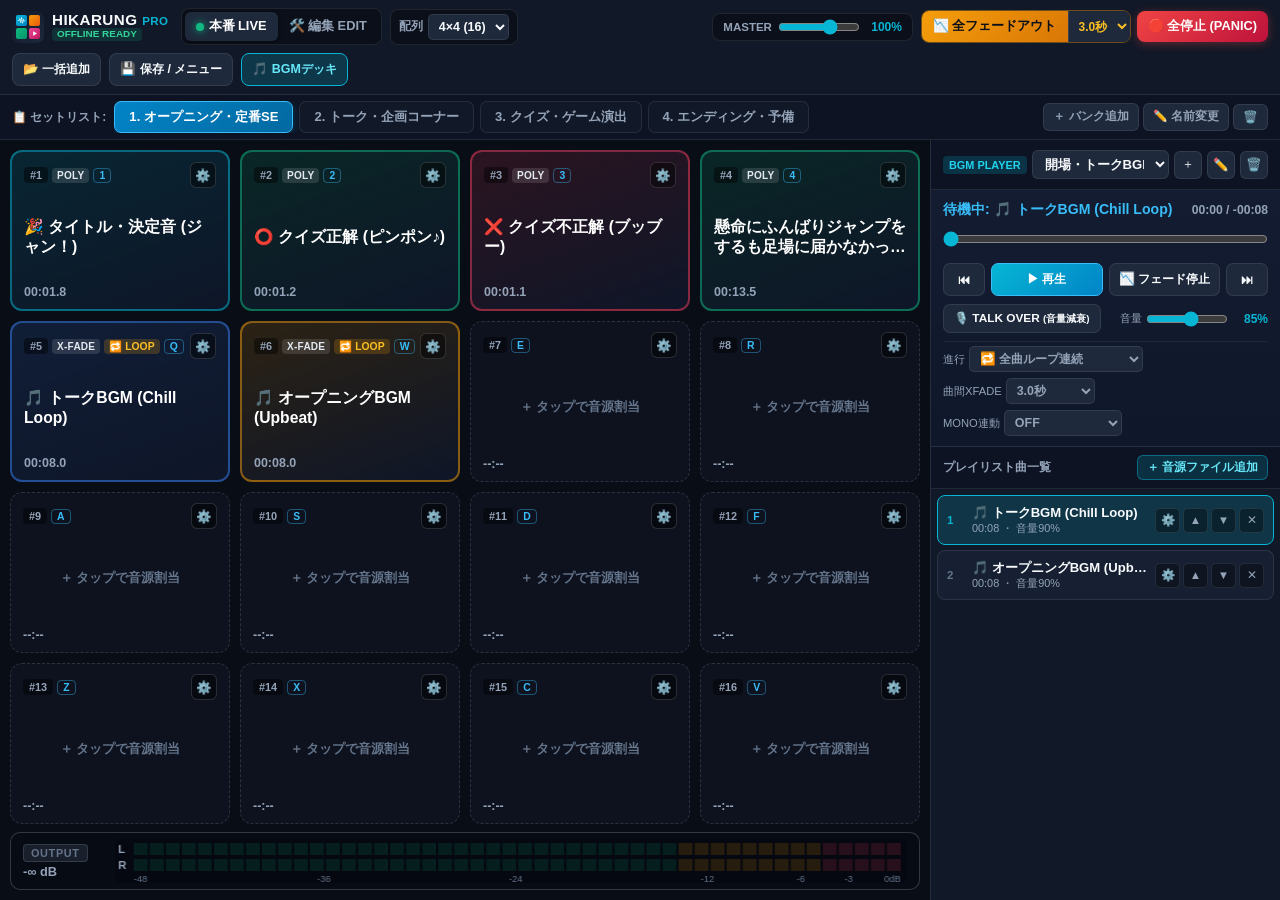
==== HIKARUNG-PRO_Standalone.html @ aa816581 "v2.9.0: Stereo VU meter, waveform zoom, OOM crash fix, non-blocking dialogs, position-based keys, BG" ====
<!DOCTYPE html>
<html lang="ja">
<head>
  <meta charset="UTF-8">
  <meta name="viewport" content="width=device-width, initial-scale=1.0, maximum-scale=1.0, user-scalable=no, viewport-fit=cover">
  <meta name="apple-mobile-web-app-capable" content="yes">
  <meta name="apple-mobile-web-app-status-bar-style" content="black-translucent">
  <meta name="apple-mobile-web-app-title" content="HIKARUNG-PRO">
  <meta name="theme-color" content="#0b0f19">
  <title>HIKARUNG-PRO | 配信・イベント用ポン出し＆BGMデッキ</title>
  <link rel="manifest" href="./manifest.json">
  <link rel="icon" type="image/svg+xml" href="[data-uri]">
  <link rel="apple-touch-icon" href="[data-uri]">
  <style>
:root {
  --bg-root: #090d16;
  --bg-surface: #111827;
  --bg-elevated: #1e293b;
  --bg-card: #162032;
  --border-subtle: rgba(255, 255, 255, 0.09);
  --border-strong: rgba(255, 255, 255, 0.18);
  --text-main: #f8fafc;
  --text-sub: #94a3b8;
  --text-muted: #64748b;
  --accent-cyan: #06b6d4;
  --accent-emerald: #10b981;
  --accent-amber: #f59e0b;
  --accent-rose: #f43f5e;
  --accent-purple: #8b5cf6;
  --accent-blue: #3b82f6;
}

* {
  box-sizing: border-box;
  margin: 0;
  padding: 0;
  -webkit-tap-highlight-color: transparent;
}

html, body {
  width: 100%;
  height: 100%;
  overflow: hidden;
  background-color: var(--bg-root);
  color: var(--text-main);
  font-family: -apple-system, BlinkMacSystemFont, "Hiragino Sans", "Hiragino Kaku Gothic ProN", "Yu Gothic UI", "Meiryo", sans-serif;
  user-select: none;
  -webkit-user-select: none;
  -webkit-touch-callout: none;
  touch-action: manipulation;
}

input, select, button {
  font-family: inherit;
  color: inherit;
}

/* ==================== APP SHELL LAYOUT ==================== */
.app-shell {
  display: flex;
  flex-direction: column;
  width: 100vw;
  height: 100vh;
  height: 100dvh;
  padding-top: env(safe-area-inset-top, 0px);
  padding-bottom: env(safe-area-inset-bottom, 0px);
  padding-left: env(safe-area-inset-left, 0px);
  padding-right: env(safe-area-inset-right, 0px);
}

/* ==================== TOPBAR ==================== */
.topbar {
  display: flex;
  align-items: center;
  justify-content: space-between;
  gap: 8px;
  padding: 8px 12px;
  background: var(--bg-surface);
  border-bottom: 1px solid var(--border-subtle);
  flex-shrink: 0;
  flex-wrap: wrap;
}

.topbar-left, .topbar-center, .topbar-right {
  display: flex;
  align-items: center;
  gap: 8px;
}

.brand {
  display: flex;
  align-items: center;
  gap: 8px;
  margin-right: 4px;
}

.brand-icon {
  width: 32px;
  height: 32px;
  border-radius: 7px;
}

.brand-text {
  display: flex;
  flex-direction: column;
  line-height: 1.1;
}

.brand-title {
  font-weight: 800;
  font-size: 0.95rem;
  letter-spacing: 0.03em;
}

.brand-title small {
  color: var(--accent-cyan);
  font-size: 0.72rem;
}

.status-badge {
  font-size: 0.62rem;
  font-weight: 700;
  padding: 1px 5px;
  border-radius: 4px;
  background: rgba(16, 185, 129, 0.16);
  color: #34d399;
  width: fit-content;
}

/* Mode Switch */
.mode-switch-group {
  display: flex;
  background: #0b0f19;
  padding: 3px;
  border-radius: 8px;
  border: 1px solid var(--border-subtle);
}

.mode-btn {
  display: flex;
  align-items: center;
  gap: 5px;
  padding: 6px 11px;
  border: none;
  border-radius: 6px;
  background: transparent;
  color: var(--text-sub);
  font-size: 0.8rem;
  font-weight: 700;
  cursor: pointer;
  transition: all 0.15s ease;
}

.mode-btn.active {
  background: var(--bg-elevated);
  color: #fff;
  box-shadow: 0 1px 4px rgba(0,0,0,0.4);
}

#btnModeEdit.active {
  background: linear-gradient(135deg, #d97706, #b45309);
  color: #fff;
}

.dot {
  width: 8px;
  height: 8px;
  border-radius: 50%;
}

.live-dot {
  background: var(--accent-emerald);
  box-shadow: 0 0 8px var(--accent-emerald);
}

/* Control Pills */
.control-pill {
  display: flex;
  align-items: center;
  gap: 5px;
  background: #0b0f19;
  padding: 4px 8px;
  border-radius: 8px;
  border: 1px solid var(--border-subtle);
}

.pill-label {
  font-size: 0.72rem;
  font-weight: 700;
  color: var(--text-sub);
}

.pill-select, .pill-select-sm {
  background: var(--bg-elevated);
  border: 1px solid var(--border-subtle);
  border-radius: 5px;
  padding: 4px 6px;
  font-size: 0.78rem;
  font-weight: 600;
  cursor: pointer;
}

/* Master Volume & Emergency */
.master-vol-group {
  display: flex;
  align-items: center;
  gap: 6px;
  background: #0b0f19;
  padding: 5px 10px;
  border-radius: 8px;
  border: 1px solid var(--border-subtle);
}

.slider-compact {
  width: 82px;
  accent-color: var(--accent-cyan);
  cursor: pointer;
}

.vol-readout {
  font-size: 0.75rem;
  font-weight: 700;
  font-variant-numeric: tabular-nums;
  min-width: 36px;
  text-align: right;
  color: var(--accent-cyan);
}

.emergency-group {
  display: flex;
  align-items: center;
  gap: 6px;
}

.fade-combo {
  display: flex;
  align-items: stretch;
  border-radius: 8px;
  overflow: hidden;
  border: 1px solid rgba(245, 158, 11, 0.4);
}

.btn-action {
  border: none;
  padding: 7px 11px;
  font-size: 0.8rem;
  font-weight: 800;
  cursor: pointer;
  display: flex;
  align-items: center;
  gap: 4px;
  transition: transform 0.08s ease, filter 0.12s ease;
}

.btn-action:active {
  transform: scale(0.96);
}

.btn-fadeout {
  background: linear-gradient(135deg, #f59e0b, #d97706);
  color: #0b0f19;
}

.fade-sec-select {
  background: #1e293b;
  color: #fbbf24;
  border: none;
  border-left: 1px solid rgba(255,255,255,0.12);
  padding: 0 6px;
  font-size: 0.75rem;
  font-weight: 700;
  cursor: pointer;
}

.btn-panic {
  background: linear-gradient(135deg, #ef4444, #be123c);
  color: #fff;
  border-radius: 8px;
  box-shadow: 0 2px 10px rgba(239, 68, 68, 0.35);
}

.btn-tool {
  background: var(--bg-elevated);
  border: 1px solid var(--border-subtle);
  color: var(--text-main);
  padding: 7px 10px;
  border-radius: 8px;
  font-size: 0.78rem;
  font-weight: 700;
  cursor: pointer;
  transition: background 0.15s ease;
}

.btn-tool:hover {
  background: #283548;
}

.btn-bgm-toggle.active {
  background: rgba(6, 182, 212, 0.2);
  border-color: var(--accent-cyan);
  color: #67e8f9;
}

/* ==================== SETLIST / BANK BAR ==================== */
.bankbar {
  display: flex;
  align-items: center;
  gap: 8px;
  padding: 6px 12px;
  background: #0d1322;
  border-bottom: 1px solid var(--border-subtle);
  flex-shrink: 0;
  overflow-x: auto;
}

.bankbar-label {
  font-size: 0.75rem;
  font-weight: 700;
  color: var(--text-sub);
  white-space: nowrap;
}

.bank-tabs {
  display: flex;
  align-items: center;
  gap: 6px;
  flex: 1;
  overflow-x: auto;
  scrollbar-width: none;
}

.bank-tabs::-webkit-scrollbar {
  display: none;
}

.bank-tab {
  padding: 6px 14px;
  border-radius: 7px;
  background: var(--bg-surface);
  border: 1px solid var(--border-subtle);
  color: var(--text-sub);
  font-size: 0.82rem;
  font-weight: 700;
  white-space: nowrap;
  cursor: pointer;
  transition: all 0.12s ease;
}

.bank-tab.active {
  background: linear-gradient(135deg, #0284c7, #0369a1);
  border-color: #38bdf8;
  color: #fff;
  box-shadow: 0 2px 8px rgba(2, 132, 199, 0.35);
}

.bank-actions {
  display: flex;
  align-items: center;
  gap: 4px;
  flex-shrink: 0;
}

.btn-bank-ctrl {
  padding: 5px 9px;
  border-radius: 6px;
  background: var(--bg-elevated);
  border: 1px solid var(--border-subtle);
  color: var(--text-sub);
  font-size: 0.74rem;
  font-weight: 600;
  cursor: pointer;
  white-space: nowrap;
}

.btn-bank-ctrl:hover {
  color: #fff;
}

/* ==================== MAIN WORKSPACE ==================== */
.workspace {
  display: flex;
  flex: 1;
  min-height: 0;
  overflow: hidden;
}

.pad-section {
  flex: 1;
  min-width: 0;
  padding: 10px;
  display: flex;
  flex-direction: column;
}

.pad-grid {
  flex: 1;
  display: grid;
  gap: 10px;
  width: 100%;
  height: 100%;
}

.pad-grid.grid-3x3 { grid-template-columns: repeat(3, 1fr); grid-template-rows: repeat(3, 1fr); }
.pad-grid.grid-4x3 { grid-template-columns: repeat(4, 1fr); grid-template-rows: repeat(3, 1fr); }
.pad-grid.grid-4x4 { grid-template-columns: repeat(4, 1fr); grid-template-rows: repeat(4, 1fr); }
.pad-grid.grid-5x4 { grid-template-columns: repeat(5, 1fr); grid-template-rows: repeat(4, 1fr); }
.pad-grid.grid-6x4 { grid-template-columns: repeat(6, 1fr); grid-template-rows: repeat(4, 1fr); }

/* ==================== SAMPLER PAD CARD ==================== */
.sound-pad {
  position: relative;
  display: flex;
  flex-direction: column;
  justify-content: space-between;
  padding: 10px 12px;
  border-radius: 12px;
  background: var(--bg-card);
  border: 2px solid var(--border-subtle);
  overflow: hidden;
  cursor: pointer;
  transition: transform 0.06s ease, border-color 0.12s ease, box-shadow 0.12s ease;
  touch-action: none;
}

.sound-pad:active {
  transform: scale(0.975);
}

.sound-pad.empty-pad {
  background: rgba(17, 24, 39, 0.55);
  border: 1.5px dashed rgba(148, 163, 184, 0.22);
  color: var(--text-muted);
}

/* Pad Color Themes */
.sound-pad[data-color="cyan"]   { --pad-color: #06b6d4; --pad-bg: rgba(6, 182, 212, 0.15); }
.sound-pad[data-color="emerald"]{ --pad-color: #10b981; --pad-bg: rgba(16, 185, 129, 0.15); }
.sound-pad[data-color="amber"]  { --pad-color: #f59e0b; --pad-bg: rgba(245, 158, 11, 0.15); }
.sound-pad[data-color="rose"]   { --pad-color: #f43f5e; --pad-bg: rgba(244, 63, 94, 0.15); }
.sound-pad[data-color="purple"] { --pad-color: #8b5cf6; --pad-bg: rgba(139, 92, 246, 0.15); }
.sound-pad[data-color="blue"]   { --pad-color: #3b82f6; --pad-bg: rgba(59, 130, 246, 0.15); }
.sound-pad[data-color="pink"]   { --pad-color: #ec4899; --pad-bg: rgba(236, 72, 153, 0.15); }
.sound-pad[data-color="slate"]  { --pad-color: #94a3b8; --pad-bg: rgba(148, 163, 184, 0.15); }

.sound-pad.loaded-pad {
  background: linear-gradient(160deg, var(--pad-bg), rgba(15, 23, 42, 0.92));
  border-color: color-mix(in srgb, var(--pad-color) 50%, transparent);
}

.sound-pad.playing {
  border-color: var(--pad-color);
  box-shadow: 0 0 0 2px var(--pad-color);
}

.edit-mode .sound-pad {
  border-style: dashed;
}

.sound-pad.dragging-source {
  opacity: 0.35;
  transform: scale(0.95);
  border-color: var(--accent-cyan) !important;
}

.sound-pad.drag-over-target {
  border-style: solid !important;
  border-color: #fbbf24 !important;
  box-shadow: 0 0 0 3px rgba(251, 191, 36, 0.45), inset 0 0 20px rgba(251, 191, 36, 0.25) !important;
  transform: scale(1.02);
}

.pad-drag-ghost {
  position: fixed;
  top: 0;
  left: 0;
  z-index: 999;
  pointer-events: none;
  opacity: 0.92;
  box-shadow: 0 18px 38px rgba(0, 0, 0, 0.75), 0 0 0 2px var(--accent-cyan);
  border-style: solid !important;
  transition: none !important;
}

/* Pad Progress Overlay */
.pad-progress-bar {
  position: absolute;
  left: 0;
  bottom: 0;
  height: 5px;
  width: 0%;
  background: var(--pad-color, #06b6d4);
  pointer-events: none;
  z-index: 2;
}

/* Pad Header */
.pad-top-row {
  display: flex;
  align-items: center;
  justify-content: space-between;
  gap: 4px;
  z-index: 3;
}

.pad-badges {
  display: flex;
  align-items: center;
  gap: 4px;
  flex-wrap: wrap;
}

.pad-num-badge {
  font-size: 0.68rem;
  font-weight: 800;
  color: var(--text-sub);
  background: rgba(0, 0, 0, 0.45);
  padding: 2px 6px;
  border-radius: 4px;
}

.pad-mode-badge {
  font-size: 0.63rem;
  font-weight: 800;
  padding: 2px 5px;
  border-radius: 4px;
  background: rgba(255, 255, 255, 0.12);
  color: #e2e8f0;
  letter-spacing: 0.02em;
}

.pad-loop-badge {
  font-size: 0.65rem;
  color: #fbbf24;
  background: rgba(245, 158, 11, 0.2);
  padding: 1px 5px;
  border-radius: 4px;
  font-weight: 700;
}

.pad-key-badge {
  font-size: 0.65rem;
  font-weight: 800;
  color: #38bdf8;
  border: 1px solid rgba(56, 189, 248, 0.4);
  padding: 1px 5px;
  border-radius: 4px;
}

.pad-gear-btn {
  background: rgba(0, 0, 0, 0.45);
  border: 1px solid rgba(255,255,255,0.14);
  color: var(--text-sub);
  border-radius: 6px;
  width: 26px;
  height: 26px;
  font-size: 0.78rem;
  display: flex;
  align-items: center;
  justify-content: center;
  cursor: pointer;
  z-index: 5;
}

.pad-gear-btn:hover {
  color: #fff;
  background: rgba(255,255,255,0.18);
}

/* Pad Center Title */
.pad-title {
  font-size: 0.98rem;
  font-weight: 800;
  line-height: 1.25;
  color: #fff;
  overflow: hidden;
  display: -webkit-box;
  -webkit-line-clamp: 2;
  -webkit-box-orient: vertical;
  word-break: break-word;
  margin: auto 0;
  z-index: 3;
}

.empty-pad .pad-title {
  font-size: 0.82rem;
  font-weight: 600;
  color: var(--text-muted);
  text-align: center;
}

/* Pad Footer */
.pad-bottom-row {
  display: flex;
  align-items: center;
  justify-content: space-between;
  gap: 4px;
  z-index: 3;
}

.pad-time {
  font-size: 0.78rem;
  font-weight: 700;
  font-variant-numeric: tabular-nums;
  color: var(--text-sub);
}

.sound-pad.playing .pad-time {
  color: #fff;
  font-weight: 800;
}

.pad-mini-controls {
  display: flex;
  align-items: center;
  gap: 4px;
}

.pad-voice-count {
  font-size: 0.68rem;
  font-weight: 800;
  background: var(--pad-color, #06b6d4);
  color: #090d16;
  padding: 2px 6px;
  border-radius: 99px;
}

.pad-sub-btn {
  padding: 3px 7px;
  border-radius: 5px;
  border: 1px solid rgba(255,255,255,0.22);
  background: rgba(0, 0, 0, 0.65);
  color: #fff;
  font-size: 0.68rem;
  font-weight: 700;
  cursor: pointer;
  z-index: 5;
}

.pad-sub-btn.fade-btn {
  border-color: #fbbf24;
  color: #fbbf24;
}

.pad-sub-btn.stop-btn {
  border-color: #f87171;
  color: #f87171;
}

/* ==================== BGM PLAYLIST DECK ==================== */
.bgm-deck {
  width: 350px;
  background: var(--bg-surface);
  border-left: 1px solid var(--border-subtle);
  display: flex;
  flex-direction: column;
  flex-shrink: 0;
  transition: margin-right 0.2s ease;
}

.bgm-deck.collapsed {
  display: none;
}

.bgm-deck-header {
  padding: 10px 12px;
  border-bottom: 1px solid var(--border-subtle);
  background: #0d1322;
}

.bgm-title-row {
  display: flex;
  align-items: center;
  gap: 5px;
}

.bgm-badge {
  font-size: 0.68rem;
  font-weight: 800;
  padding: 3px 6px;
  border-radius: 4px;
  background: rgba(6, 182, 212, 0.2);
  color: #22d3ee;
  white-space: nowrap;
}

.playlist-select {
  flex: 1;
  min-width: 0;
  background: var(--bg-elevated);
  border: 1px solid var(--border-subtle);
  border-radius: 6px;
  padding: 5px 8px;
  font-size: 0.82rem;
  font-weight: 700;
}

.btn-icon-sm {
  width: 28px;
  height: 28px;
  border-radius: 6px;
  background: var(--bg-elevated);
  border: 1px solid var(--border-subtle);
  cursor: pointer;
  font-size: 0.78rem;
}

/* Now Playing Box */
.bgm-now-playing {
  padding: 10px 12px;
  background: linear-gradient(180deg, #131c31 0%, #0f172a 100%);
  border-bottom: 1px solid var(--border-subtle);
  display: flex;
  flex-direction: column;
  gap: 8px;
}

.bgm-np-top {
  display: flex;
  align-items: baseline;
  justify-content: space-between;
  gap: 8px;
}

.bgm-np-title {
  font-size: 0.88rem;
  font-weight: 800;
  color: #38bdf8;
  white-space: nowrap;
  overflow: hidden;
  text-overflow: ellipsis;
}

.bgm-np-time {
  font-size: 0.76rem;
  font-weight: 700;
  font-variant-numeric: tabular-nums;
  color: var(--text-sub);
  white-space: nowrap;
}

.bgm-seek-slider {
  width: 100%;
  height: 24px;
  accent-color: var(--accent-cyan);
  cursor: pointer;
  touch-action: pan-x;
}

.bgm-transport {
  display: grid;
  grid-template-columns: 42px 1fr 1fr 42px;
  gap: 6px;
}

.btn-transport {
  padding: 7px 6px;
  border-radius: 7px;
  background: var(--bg-elevated);
  border: 1px solid var(--border-subtle);
  font-size: 0.78rem;
  font-weight: 700;
  cursor: pointer;
}

.btn-transport-play {
  background: linear-gradient(135deg, #06b6d4, #0284c7);
  color: #fff;
  border-color: #38bdf8;
}

.btn-transport-play.playing {
  background: linear-gradient(135deg, #10b981, #059669);
  border-color: #34d399;
}

.bgm-mixer-row {
  display: flex;
  align-items: center;
  justify-content: space-between;
  gap: 8px;
}

.btn-talkover {
  padding: 6px 10px;
  border-radius: 7px;
  background: var(--bg-elevated);
  border: 1px solid var(--border-subtle);
  font-size: 0.74rem;
  font-weight: 800;
  cursor: pointer;
  white-space: nowrap;
  transition: all 0.15s ease;
}

.btn-talkover.active {
  background: linear-gradient(135deg, #f59e0b, #d97706);
  color: #090d16;
  border-color: #fde68a;
  box-shadow: 0 0 12px rgba(245, 158, 11, 0.5);
}

.bgm-vol-wrap {
  display: flex;
  align-items: center;
  gap: 4px;
  flex: 1;
  justify-content: flex-end;
}

.bgm-sub-label {
  font-size: 0.7rem;
  color: var(--text-sub);
}

.bgm-options-row {
  display: flex;
  align-items: center;
  justify-content: space-between;
  gap: 6px;
  padding-top: 4px;
  border-top: 1px solid rgba(255,255,255,0.06);
}

.bgm-opt-item {
  display: flex;
  align-items: center;
  gap: 4px;
  font-size: 0.7rem;
  color: var(--text-sub);
}

/* Playlist Tracklist */
.bgm-tracklist-header {
  display: flex;
  align-items: center;
  justify-content: space-between;
  padding: 8px 12px;
  font-size: 0.76rem;
  font-weight: 700;
  color: var(--text-sub);
  background: #0d1322;
  border-bottom: 1px solid var(--border-subtle);
}

.btn-bgm-add {
  padding: 4px 9px;
  border-radius: 6px;
  background: rgba(6, 182, 212, 0.18);
  border: 1px solid rgba(6, 182, 212, 0.45);
  color: #67e8f9;
  font-size: 0.73rem;
  font-weight: 700;
  cursor: pointer;
}

.bgm-tracklist {
  flex: 1;
  overflow-y: auto;
  padding: 6px;
  display: flex;
  flex-direction: column;
  gap: 5px;
}

.bgm-track-item {
  display: flex;
  align-items: center;
  justify-content: space-between;
  gap: 6px;
  padding: 8px 9px;
  border-radius: 8px;
  background: var(--bg-card);
  border: 1px solid var(--border-subtle);
  cursor: pointer;
}

.bgm-track-item.active {
  background: rgba(6, 182, 212, 0.18);
  border-color: var(--accent-cyan);
}

.bgm-track-left {
  display: flex;
  align-items: center;
  gap: 7px;
  min-width: 0;
  flex: 1;
}

.bgm-track-idx {
  font-size: 0.72rem;
  font-weight: 800;
  color: var(--text-muted);
  min-width: 18px;
}

.bgm-track-item.active .bgm-track-idx {
  color: var(--accent-cyan);
}

.bgm-track-info {
  min-width: 0;
  flex: 1;
}

.bgm-track-name {
  font-size: 0.82rem;
  font-weight: 700;
  white-space: nowrap;
  overflow: hidden;
  text-overflow: ellipsis;
}

.bgm-track-meta {
  font-size: 0.68rem;
  color: var(--text-sub);
}

.bgm-track-actions {
  display: flex;
  align-items: center;
  gap: 3px;
}

.btn-track-act {
  width: 25px;
  height: 25px;
  border-radius: 5px;
  border: 1px solid rgba(255,255,255,0.1);
  background: rgba(0,0,0,0.35);
  color: var(--text-sub);
  font-size: 0.72rem;
  cursor: pointer;
}

.btn-track-act:hover {
  color: #fff;
  background: rgba(255,255,255,0.15);
}

.bgm-empty-msg {
  padding: 24px 12px;
  text-align: center;
  font-size: 0.78rem;
  color: var(--text-muted);
  line-height: 1.5;
}

/* ==================== MODALS ==================== */
.modal-backdrop {
  position: fixed;
  inset: 0;
  background: rgba(3, 7, 18, 0.88);
  display: flex;
  align-items: center;
  justify-content: center;
  padding: 14px;
  z-index: 100;
}

.modal-backdrop.hidden {
  display: none;
}

.modal-card {
  background: var(--bg-surface);
  border: 1px solid var(--border-strong);
  border-radius: 14px;
  width: 100%;
  max-width: 880px;
  max-height: 94vh;
  display: flex;
  flex-direction: column;
  box-shadow: 0 20px 50px rgba(0, 0, 0, 0.65);
  overflow: hidden;
}

.modal-header {
  display: flex;
  align-items: center;
  justify-content: space-between;
  padding: 12px 16px;
  background: #0d1322;
  border-bottom: 1px solid var(--border-subtle);
}

.modal-title-group {
  display: flex;
  align-items: center;
  gap: 10px;
}

.editor-badge {
  background: var(--accent-cyan);
  color: #090d16;
  font-size: 0.74rem;
  font-weight: 800;
  padding: 3px 8px;
  border-radius: 6px;
}

.modal-title {
  font-size: 1rem;
  font-weight: 800;
}

.modal-header-actions {
  display: flex;
  align-items: center;
  gap: 8px;
}

.btn-close {
  width: 32px;
  height: 32px;
  border-radius: 8px;
  border: 1px solid var(--border-subtle);
  background: var(--bg-elevated);
  font-size: 0.95rem;
  cursor: pointer;
}

.modal-body {
  padding: 14px 16px;
  overflow-y: auto;
  display: flex;
  flex-direction: column;
  gap: 12px;
}

.editor-grid-top {
  display: grid;
  grid-template-columns: 1.4fr 1.6fr auto auto;
  gap: 10px;
  align-items: end;
}

.form-group {
  display: flex;
  flex-direction: column;
  gap: 4px;
}

.form-group label {
  font-size: 0.74rem;
  font-weight: 700;
  color: var(--text-sub);
}

.text-input, .select-input {
  background: #0b0f19;
  border: 1px solid var(--border-strong);
  border-radius: 7px;
  padding: 7px 10px;
  font-size: 0.85rem;
  font-weight: 600;
}

.key-input {
  width: 64px;
  text-align: center;
  text-transform: uppercase;
}

.toggle-label {
  display: flex;
  align-items: center;
  gap: 6px;
  background: #0b0f19;
  border: 1px solid var(--border-strong);
  padding: 7px 10px;
  border-radius: 7px;
  cursor: pointer;
  font-size: 0.82rem;
}

/* Color Picker */
.color-picker-row {
  display: flex;
  align-items: center;
  gap: 10px;
}

.color-row-label {
  font-size: 0.75rem;
  font-weight: 700;
  color: var(--text-sub);
}

.color-swatches {
  display: flex;
  gap: 8px;
  flex-wrap: wrap;
}

.color-swatch {
  width: 28px;
  height: 28px;
  border-radius: 7px;
  border: 2px solid transparent;
  cursor: pointer;
}

.color-swatch.active {
  border-color: #fff;
  transform: scale(1.12);
}

/* Waveform Panel */
.waveform-panel {
  background: #0b0f19;
  border: 1px solid var(--border-subtle);
  border-radius: 10px;
  padding: 10px 12px;
  display: flex;
  flex-direction: column;
  gap: 8px;
}

.waveform-toolbar {
  display: flex;
  align-items: center;
  justify-content: space-between;
  flex-wrap: wrap;
  gap: 8px;
}

.wf-label {
  font-size: 0.8rem;
  font-weight: 800;
  color: #38bdf8;
  margin-right: 8px;
}

.wf-meta {
  font-size: 0.74rem;
  color: var(--text-sub);
}

.waveform-smart-btns {
  display: flex;
  gap: 6px;
  flex-wrap: wrap;
}

.btn-smart {
  padding: 5px 9px;
  border-radius: 6px;
  background: var(--bg-elevated);
  border: 1px solid var(--border-subtle);
  font-size: 0.73rem;
  font-weight: 700;
  cursor: pointer;
}

.btn-smart:hover {
  background: #2d3d54;
}

.waveform-canvas-wrap {
  position: relative;
  width: 100%;
  height: 136px;
  background: #060911;
  border-radius: 8px;
  border: 1px solid rgba(255,255,255,0.08);
  overflow: hidden;
}

#waveformCanvas {
  width: 100%;
  height: 100%;
  display: block;
  touch-action: none;
  cursor: ew-resize;
}

.waveform-empty-overlay {
  position: absolute;
  inset: 0;
  display: flex;
  align-items: center;
  justify-content: center;
  background: rgba(6, 9, 17, 0.86);
  color: var(--text-sub);
  font-size: 0.84rem;
  font-weight: 600;
}

.waveform-empty-overlay.hidden {
  display: none;
}

.trim-controls-grid {
  display: grid;
  grid-template-columns: 1fr 1fr auto;
  gap: 10px;
  align-items: center;
}

.trim-control-box {
  display: flex;
  flex-direction: column;
  gap: 4px;
}

.trim-box-head {
  display: flex;
  align-items: center;
  justify-content: space-between;
  font-size: 0.74rem;
  color: var(--text-sub);
}

.num-input-sm {
  width: 68px;
  background: var(--bg-surface);
  border: 1px solid var(--border-strong);
  border-radius: 5px;
  padding: 2px 5px;
  font-size: 0.78rem;
  text-align: right;
}

.slider-full {
  width: 100%;
  accent-color: var(--accent-cyan);
  cursor: pointer;
}

.preview-box {
  display: flex;
  gap: 6px;
}

.btn-preview-play {
  padding: 9px 12px;
  border-radius: 8px;
  background: linear-gradient(135deg, #10b981, #059669);
  border: none;
  color: #fff;
  font-size: 0.78rem;
  font-weight: 800;
  cursor: pointer;
  white-space: nowrap;
}

.btn-preview-stop {
  padding: 9px 10px;
  border-radius: 8px;
  background: var(--bg-elevated);
  border: 1px solid var(--border-subtle);
  font-size: 0.78rem;
  font-weight: 700;
  cursor: pointer;
}

/* Params Grid */
.params-grid {
  display: grid;
  grid-template-columns: repeat(5, 1fr);
  gap: 8px;
}

.param-card {
  background: #0b0f19;
  border: 1px solid var(--border-subtle);
  border-radius: 8px;
  padding: 8px 10px;
  display: flex;
  flex-direction: column;
  gap: 5px;
}

.param-head {
  display: flex;
  align-items: center;
  justify-content: space-between;
  font-size: 0.73rem;
  font-weight: 700;
}

.param-val {
  color: var(--accent-cyan);
  font-weight: 800;
  font-variant-numeric: tabular-nums;
}

.param-hint {
  font-size: 0.65rem;
  color: var(--text-muted);
}

.modal-footer {
  display: flex;
  align-items: center;
  justify-content: space-between;
  padding: 10px 16px;
  background: #0d1322;
  border-top: 1px solid var(--border-subtle);
}

.btn-secondary {
  padding: 7px 12px;
  border-radius: 7px;
  background: var(--bg-elevated);
  border: 1px solid var(--accent-cyan);
  color: #67e8f9;
  font-size: 0.8rem;
  font-weight: 700;
  cursor: pointer;
}

.btn-primary-lg {
  padding: 9px 18px;
  border-radius: 8px;
  background: linear-gradient(135deg, #06b6d4, #0284c7);
  border: none;
  color: #fff;
  font-size: 0.86rem;
  font-weight: 800;
  cursor: pointer;
}

.btn-secondary-lg {
  padding: 9px 16px;
  border-radius: 8px;
  background: var(--bg-elevated);
  border: 1px solid var(--border-strong);
  color: #fff;
  font-size: 0.84rem;
  font-weight: 700;
  cursor: pointer;
}

.btn-danger-outline {
  padding: 8px 12px;
  border-radius: 8px;
  background: transparent;
  border: 1px solid rgba(244, 63, 94, 0.5);
  color: #fb7185;
  font-size: 0.78rem;
  font-weight: 700;
  cursor: pointer;
}

/* Menu Modal Sections */
.menu-section {
  background: #0b0f19;
  border: 1px solid var(--border-subtle);
  border-radius: 10px;
  padding: 12px 14px;
  display: flex;
  flex-direction: column;
  gap: 8px;
}

.menu-section h3 {
  font-size: 0.9rem;
  color: #38bdf8;
}

.menu-section-head {
  display: flex;
  align-items: center;
  justify-content: space-between;
  gap: 8px;
  flex-wrap: wrap;
}

.version-badge {
  background: rgba(6, 182, 212, 0.2);
  border: 1px solid var(--accent-cyan);
  color: #67e8f9;
  font-size: 0.76rem;
  font-weight: 800;
  padding: 2px 9px;
  border-radius: 99px;
  font-variant-numeric: tabular-nums;
}

.version-detail {
  font-size: 0.78rem;
  font-weight: 800;
  color: #34d399;
  background: rgba(16, 185, 129, 0.14);
  border: 1px solid rgba(16, 185, 129, 0.35);
  padding: 3px 9px;
  border-radius: 6px;
  font-variant-numeric: tabular-nums;
}

.section-desc {
  font-size: 0.8rem;
  color: var(--text-sub);
  line-height: 1.45;
}

.guide-steps {
  padding-left: 20px;
  font-size: 0.82rem;
  color: var(--text-main);
  line-height: 1.6;
}

.backup-btn-row {
  display: flex;
  gap: 10px;
  flex-wrap: wrap;
}

/* Toast */
.toast-container {
  position: fixed;
  bottom: 18px;
  left: 50%;
  transform: translateX(-50%);
  display: flex;
  flex-direction: column;
  gap: 6px;
  z-index: 200;
  pointer-events: none;
}

.toast {
  background: rgba(15, 23, 42, 0.95);
  border: 1px solid var(--accent-cyan);
  color: #fff;
  padding: 8px 16px;
  border-radius: 99px;
  font-size: 0.82rem;
  font-weight: 700;
  box-shadow: 0 8px 20px rgba(0,0,0,0.5);
}

/* Responsive adjustments for iPad Portrait / Smaller tablets */
@media (max-width: 960px) {
  .workspace {
    flex-direction: column;
  }
  .bgm-deck {
    width: 100%;
    height: 270px;
    border-left: none;
    border-top: 1px solid var(--border-subtle);
  }
  .editor-grid-top {
    grid-template-columns: 1fr 1fr;
  }
  .params-grid {
    grid-template-columns: repeat(2, 1fr);
  }
  .trim-controls-grid {
    grid-template-columns: 1fr;
  }
}


/* ==================== STEREO VU METER PANEL ==================== */
.vu-meter-panel {
  display: flex;
  align-items: center;
  gap: 10px;
  margin-top: 8px;
  padding: 6px 12px;
  background: #070b13;
  border: 1px solid var(--border-strong);
  border-radius: 10px;
  flex-shrink: 0;
}

.vu-meter-left {
  display: flex;
  flex-direction: column;
  align-items: flex-start;
  justify-content: center;
  min-width: 82px;
  gap: 2px;
}

.vu-led {
  font-size: 0.68rem;
  font-weight: 900;
  letter-spacing: 0.06em;
  padding: 2px 7px;
  border-radius: 4px;
  background: rgba(100, 116, 139, 0.2);
  color: var(--text-muted);
  border: 1px solid rgba(100, 116, 139, 0.35);
}

.vu-led.active {
  background: rgba(16, 185, 129, 0.22);
  color: #34d399;
  border-color: #10b981;
}

.vu-led.clip {
  background: rgba(244, 63, 94, 0.3);
  color: #fb7185;
  border-color: #f43f5e;
}

.vu-db {
  font-size: 0.8rem;
  font-weight: 800;
  font-variant-numeric: tabular-nums;
  color: var(--text-sub);
}

.vu-canvas-wrap {
  flex: 1;
  min-width: 0;
  height: 44px;
}

#vuMeterCanvas {
  width: 100%;
  height: 100%;
  display: block;
  border-radius: 6px;
}

/* ==================== WAVEFORM ZOOM & PAN BAR ==================== */
.waveform-zoom-bar {
  display: flex;
  align-items: center;
  justify-content: space-between;
  gap: 10px;
  flex-wrap: wrap;
}

.wf-zoom-btns {
  display: flex;
  align-items: center;
  gap: 5px;
  flex-wrap: wrap;
}

.wf-zoom-readout {
  font-size: 0.78rem;
  font-weight: 800;
  color: var(--accent-cyan);
  min-width: 40px;
  text-align: center;
  font-variant-numeric: tabular-nums;
}

.wf-pan-wrap {
  display: flex;
  align-items: center;
  gap: 6px;
  flex: 1;
  min-width: 180px;
}

.wf-pan-label {
  font-size: 0.72rem;
  color: var(--text-sub);
  white-space: nowrap;
}

/* ==================== NON-BLOCKING DIALOG MODAL ==================== */
.dialog-modal-card {
  max-width: 440px;
}

.hidden {
  display: none !important;
}

.bgm-options-row {
  flex-wrap: wrap;
}

</style>
</head>
<body>
  <div id="app" class="app-shell">
    <!-- ==================== TOP HEADER BAR ==================== -->
    <header class="topbar">
      <div class="topbar-left">
        <div class="brand">
          <img src="[data-uri]" alt="icon" class="brand-icon">
          <div class="brand-text">
            <span class="brand-title">HIKARUNG <small>PRO</small></span>
            <span id="offlineStatusBadge" class="status-badge online">OFFLINE READY</span>
          </div>
        </div>

        <!-- LIVE / EDIT Mode Switch -->
        <div class="mode-switch-group" role="group" aria-label="操作モード切替">
          <button id="btnModeLive" class="mode-btn active" type="button" title="タップで即座に発音する本番モード">
            <span class="dot live-dot"></span>本番 LIVE
          </button>
          <button id="btnModeEdit" class="mode-btn" type="button" title="タップで波形トリミングや音量・色を設定する編集モード">
            🛠️ 編集 EDIT
          </button>
        </div>

        <!-- Grid Size Selector -->
        <div class="control-pill">
          <label for="selectGridSize" class="pill-label">配列</label>
          <select id="selectGridSize" class="pill-select">
            <option value="3x3">3×3 (9)</option>
            <option value="4x3">4×3 (12)</option>
            <option value="4x4" selected>4×4 (16)</option>
            <option value="5x4">5×4 (20)</option>
            <option value="6x4">6×4 (24)</option>
          </select>
        </div>
      </div>

      <div class="topbar-center">
        <!-- Master Volume -->
        <div class="master-vol-group">
          <span class="pill-label">MASTER</span>
          <input id="sliderMasterVol" type="range" min="0" max="150" value="100" class="slider-compact">
          <span id="labelMasterVol" class="vol-readout">100%</span>
        </div>

        <!-- Master Fade Out & Panic -->
        <div class="emergency-group">
          <div class="fade-combo">
            <button id="btnMasterFade" class="btn-action btn-fadeout" type="button" title="再生中のすべての音を指定秒数でフェードアウト">
              📉 全フェードアウト
            </button>
            <select id="selectMasterFadeSec" class="fade-sec-select" title="マスターフェードアウト秒数">
              <option value="1.5">1.5秒</option>
              <option value="3" selected>3.0秒</option>
              <option value="5">5.0秒</option>
              <option value="8">8.0秒</option>
            </select>
          </div>
          <button id="btnPanic" class="btn-action btn-panic" type="button" title="すべてのSE・BGMを即座に強制停止 (Escキー)">
            🛑 全停止 (PANIC)
          </button>
        </div>
      </div>

      <div class="topbar-right">
        <button id="btnBatchImport" class="btn-tool" type="button" title="空きパッドへ複数の音源ファイルをまとめて読み込む">
          📂 一括追加
        </button>
        <button id="btnOpenBackupModal" class="btn-tool" type="button" title="アプリ更新、全音源・設定のバックアップ保存と復元">
          💾 保存 / メニュー
        </button>
        <button id="btnToggleBgmDeck" class="btn-tool btn-bgm-toggle active" type="button" title="BGMプレイリストデッキの表示/非表示">
          🎵 BGMデッキ
        </button>
      </div>
    </header>

    <!-- ==================== SETLIST / BANK BAR ==================== -->
    <nav class="bankbar" aria-label="イベント進行バンク（セットリスト）">
      <div class="bankbar-label">📋 セットリスト:</div>
      <div id="bankTabsContainer" class="bank-tabs"></div>
      <div class="bank-actions">
        <button id="btnAddBank" class="btn-bank-ctrl" type="button" title="新しい進行バンク（ページ）を追加">＋ バンク追加</button>
        <button id="btnRenameBank" class="btn-bank-ctrl" type="button" title="現在のバンク名を変更">✏️ 名前変更</button>
        <button id="btnDeleteBank" class="btn-bank-ctrl" type="button" title="現在のバンクを削除">🗑️</button>
      </div>
    </nav>

    <!-- ==================== MAIN WORKSPACE ==================== -->
    <main class="workspace">
      <!-- Left/Center: Sampler Pad Grid + Stereo VU Meter -->
      <section class="pad-section">
        <div id="padGrid" class="pad-grid grid-4x4"></div>

        <!-- Master Stereo Output VU Meter (KLANG2-style bottom-left monitor) -->
        <div class="vu-meter-panel" aria-label="マスター出力VUメーター">
          <div class="vu-meter-left">
            <span id="vuOnAirLed" class="vu-led">OUTPUT</span>
            <span id="vuDbReadout" class="vu-db">-∞ dB</span>
          </div>
          <div class="vu-canvas-wrap">
            <canvas id="vuMeterCanvas" width="760" height="44"></canvas>
          </div>
        </div>
      </section>

      <!-- Right: BGM Playlist Deck -->
      <aside id="bgmDeck" class="bgm-deck">
        <div class="bgm-deck-header">
          <div class="bgm-title-row">
            <span class="bgm-badge">BGM PLAYER</span>
            <select id="selectPlaylist" class="playlist-select" title="BGMプレイリスト切替"></select>
            <button id="btnAddPlaylist" class="btn-icon-sm" type="button" title="新規プレイリスト作成">＋</button>
            <button id="btnRenamePlaylist" class="btn-icon-sm" type="button" title="プレイリスト名変更">✏️</button>
            <button id="btnDeletePlaylist" class="btn-icon-sm" type="button" title="プレイリスト削除">🗑️</button>
          </div>
        </div>

        <!-- Now Playing Card -->
        <div class="bgm-now-playing">
          <div class="bgm-np-top">
            <div id="bgmNowTitle" class="bgm-np-title">停止中（曲を選択してください）</div>
            <div id="bgmNowTime" class="bgm-np-time">00:00 / 00:00</div>
          </div>

          <div class="bgm-seek-row">
            <input id="sliderBgmSeek" type="range" min="0" max="1000" value="0" class="bgm-seek-slider">
          </div>

          <!-- Transport Controls -->
          <div class="bgm-transport">
            <button id="btnBgmPrev" class="btn-transport" type="button" title="前の曲へ">⏮</button>
            <button id="btnBgmPlayPause" class="btn-transport btn-transport-play" type="button" title="再生 / 一時停止">▶ 再生</button>
            <button id="btnBgmFadeStop" class="btn-transport" type="button" title="クロスフェード秒数でなめらかに停止">📉 フェード停止</button>
            <button id="btnBgmNext" class="btn-transport" type="button" title="次の曲へ（クロスフェード切替）">⏭</button>
          </div>

          <!-- Ducking (Talk Over) & Volume Row -->
          <div class="bgm-mixer-row">
            <button id="btnTalkOver" class="btn-talkover" type="button" title="MCトーク中にワンタップでBGM音量を25%へなめらかに減衰（もう一度押すと復帰）">
              🎙️ TALK OVER <small>(音量減衰)</small>
            </button>
            <div class="bgm-vol-wrap">
              <span class="bgm-sub-label">音量</span>
              <input id="sliderBgmVol" type="range" min="0" max="150" value="85" class="slider-compact">
              <span id="labelBgmVol" class="vol-readout">85%</span>
            </div>
          </div>

          <!-- Playlist Mode & Auto Crossfade Settings -->
          <div class="bgm-options-row">
            <div class="bgm-opt-item">
              <label for="selectBgmMode">進行</label>
              <select id="selectBgmMode" class="pill-select-sm">
                <option value="all_loop" selected>🔁 全曲ループ連続</option>
                <option value="sequence">➡️ 順再生（最後で停止）</option>
                <option value="one_loop">🔂 1曲リピート</option>
                <option value="single">⏹ 1曲で停止</option>
                <option value="shuffle">🔀 シャッフル連続</option>
              </select>
            </div>
            <div class="bgm-opt-item">
              <label for="selectBgmXfade">曲間XFADE</label>
              <select id="selectBgmXfade" class="pill-select-sm">
                <option value="0">なし (0秒)</option>
                <option value="1.5">1.5秒</option>
                <option value="3" selected>3.0秒</option>
                <option value="5">5.0秒</option>
                <option value="8">8.0秒</option>
              </select>
            </div>
            <div class="bgm-opt-item">
              <label for="selectBgmMonoLink" title="MONO設定のパッドと排他連動（どちらかを再生するともう一方を自動停止）">MONO連動</label>
              <select id="selectBgmMonoLink" class="pill-select-sm">
                <option value="off" selected>OFF</option>
                <option value="stop">排他 (即停止)</option>
                <option value="fade">排他 (フェード)</option>
              </select>
            </div>
          </div>
        </div>

        <!-- Track List -->
        <div class="bgm-tracklist-header">
          <span>プレイリスト曲一覧</span>
          <div class="bgm-add-btns">
            <button id="btnAddBgmFiles" class="btn-bgm-add" type="button">＋ 音源ファイル追加</button>
          </div>
        </div>
        <div id="bgmTrackList" class="bgm-tracklist"></div>
      </aside>
    </main>
  </div>

  <!-- Hidden File Inputs -->
  <input id="inputSingleAudio" type="file" accept="audio/*,.mp3,.wav,.m4a,.aac,.ogg,.flac" hidden>
  <input id="inputBatchAudio" type="file" accept="audio/*,.mp3,.wav,.m4a,.aac,.ogg,.flac" multiple hidden>
  <input id="inputBgmAudio" type="file" accept="audio/*,.mp3,.wav,.m4a,.aac,.ogg,.flac" multiple hidden>
  <input id="inputRestoreBackup" type="file" accept=".json,application/json" hidden>

  <!-- ==================== WAVEFORM & PAD EDITOR MODAL ==================== -->
  <div id="editorModal" class="modal-backdrop hidden" role="dialog" aria-modal="true">
    <div class="modal-card editor-modal-card">
      <div class="modal-header">
        <div class="modal-title-group">
          <span id="editorTargetBadge" class="editor-badge">PAD #1</span>
          <h2 id="editorModalTitle" class="modal-title">パッド設定・波形簡易編集</h2>
        </div>
        <div class="modal-header-actions">
          <button id="btnChangeAudioFile" class="btn-secondary" type="button">📁 音源ファイルを選択 / 差替</button>
          <button id="btnCloseEditor" class="btn-close" type="button" aria-label="閉じる">✕</button>
        </div>
      </div>

      <div class="modal-body editor-body">
        <!-- Basic Info Row -->
        <div class="editor-grid-top">
          <div class="form-group">
            <label for="inputEditName">表示タイトル名</label>
            <input id="inputEditName" type="text" class="text-input" placeholder="例: オープニングSE / 歓声">
          </div>

          <div id="padOnlyModeGroup" class="form-group">
            <label for="selectEditTriggerMode">発音モード (同時発音・切替)</label>
            <select id="selectEditTriggerMode" class="select-input">
              <option value="poly">POLY（重ね再生・連打で多重発音）</option>
              <option value="retrig">RETRIG（他パッドと同時発音・自身は頭出し）</option>
              <option value="mono">MONO（MONOグループ内で単音切替）</option>
              <option value="xfade">X-FADE（前のX-FADE音源とクロスフェード切替）</option>
              <option value="gate">GATE（指で押している間だけ再生）</option>
            </select>
          </div>

          <div id="padOnlyLoopGroup" class="form-group form-group-compact">
            <label>ループ再生</label>
            <label class="toggle-label">
              <input id="checkEditLoop" type="checkbox">
              <span>リピート</span>
            </label>
          </div>

          <div id="padOnlyKeyGroup" class="form-group form-group-compact">
            <label for="inputEditKey">キー割当</label>
            <input id="inputEditKey" type="text" maxlength="1" class="text-input key-input" placeholder="例: Q">
          </div>
        </div>

        <!-- Color Palette Row (Pad Only) -->
        <div id="padOnlyColorRow" class="color-picker-row">
          <span class="color-row-label">パッド色:</span>
          <div id="colorSwatches" class="color-swatches"></div>
        </div>

        <!-- Waveform Trimmer Section -->
        <div class="waveform-panel">
          <div class="waveform-toolbar">
            <div class="waveform-info">
              <span class="wf-label">波形トリミング＆フェード確認</span>
              <span id="labelAudioMeta" class="wf-meta">音源未割当</span>
            </div>
            <div class="waveform-smart-btns">
              <button id="btnAutoTrimSilence" class="btn-smart" type="button" title="先頭と末尾の無音部分を自動検出してトリミング">
                ✂️ 前後の無音を自動カット
              </button>
              <button id="btnAutoNormalize" class="btn-smart" type="button" title="ピーク音量を解析して最適な音量ゲインに自動補正">
                📊 音量を自動均一化 (ノーマライズ)
              </button>
              <button id="btnResetTrim" class="btn-smart" type="button" title="トリミング・速度・音量を初期値に戻す">
                ↺ リセット
              </button>
            </div>
          </div>

          <div class="waveform-canvas-wrap">
            <canvas id="waveformCanvas" width="900" height="150"></canvas>
            <div id="waveformEmptyOverlay" class="waveform-empty-overlay">
              <span>📂 「音源ファイルを選択」からMP3/WAV/M4A等を読み込んでください</span>
            </div>
          </div>

          <!-- Waveform Zoom & Pan Bar -->
          <div class="waveform-zoom-bar">
            <div class="wf-zoom-btns">
              <button id="btnZoomOut" class="btn-smart" type="button" title="波形を縮小">🔍−</button>
              <span id="labelZoomLevel" class="wf-zoom-readout">1.0x</span>
              <button id="btnZoomIn" class="btn-smart" type="button" title="波形を拡大して細かいトリム調整">🔍＋</button>
              <button id="btnZoomFocusIn" class="btn-smart" type="button" title="開始位置(IN)周辺へ移動">📍IN</button>
              <button id="btnZoomFocusOut" class="btn-smart" type="button" title="終了位置(OUT)周辺へ移動">📍OUT</button>
              <button id="btnZoomReset" class="btn-smart" type="button" title="全体表示に戻す">全体</button>
            </div>
            <div class="wf-pan-wrap">
              <span class="wf-pan-label">表示位置</span>
              <input id="sliderWaveformPan" type="range" min="0" max="1000" value="0" class="slider-full" disabled>
            </div>
          </div>

          <!-- Trim Sliders & Preview -->
          <div class="trim-controls-grid">
            <div class="trim-control-box">
              <div class="trim-box-head">
                <label for="sliderTrimStart">▶ 開始位置 (頭出しトリム)</label>
                <input id="numTrimStart" type="number" step="0.01" min="0" value="0.00" class="num-input-sm"> 秒
              </div>
              <input id="sliderTrimStart" type="range" min="0" max="100" step="0.01" value="0" class="slider-full">
            </div>

            <div class="trim-control-box">
              <div class="trim-box-head">
                <label for="sliderTrimEnd">⏹ 終了位置 (尻切りトリム)</label>
                <input id="numTrimEnd" type="number" step="0.01" min="0" value="0.00" class="num-input-sm"> 秒
              </div>
              <input id="sliderTrimEnd" type="range" min="0" max="100" step="0.01" value="100" class="slider-full">
            </div>

            <div class="preview-box">
              <button id="btnPreviewPlay" class="btn-preview-play" type="button">▶ トリム・編集状態でテスト試聴</button>
              <button id="btnPreviewStop" class="btn-preview-stop" type="button">⏹ 停止</button>
            </div>
          </div>
        </div>

        <!-- Audio Parameters Sliders (Volume/Gain, Fade In/Out, Speed, Pitch) -->
        <div class="params-grid">
          <div class="param-card">
            <div class="param-head">
              <label for="sliderEditGain">🔊 個別音量・ゲイン増幅</label>
              <span id="labelEditGain" class="param-val">100%</span>
            </div>
            <input id="sliderEditGain" type="range" min="0" max="300" step="1" value="100" class="slider-full">
            <div class="param-hint">※小さい音源は最大300%まで増幅可能</div>
          </div>

          <div class="param-card">
            <div class="param-head">
              <label for="sliderEditFadeIn">📈 フェードイン秒数</label>
              <span id="labelEditFadeIn" class="param-val">0.0秒</span>
            </div>
            <input id="sliderEditFadeIn" type="range" min="0" max="10" step="0.1" value="0" class="slider-full">
            <div class="param-hint">再生開始時のなめらかな立ち上がり</div>
          </div>

          <div class="param-card">
            <div class="param-head">
              <label for="sliderEditFadeOut">📉 フェードアウト秒数</label>
              <span id="labelEditFadeOut" class="param-val">2.0秒</span>
            </div>
            <input id="sliderEditFadeOut" type="range" min="0" max="15" step="0.1" value="2.0" class="slider-full">
            <div class="param-hint">フェード停止・X-FADE時の減衰秒数</div>
          </div>

          <div class="param-card">
            <div class="param-head">
              <label for="sliderEditSpeed">⏩ 再生スピード</label>
              <span id="labelEditSpeed" class="param-val">1.00x</span>
            </div>
            <input id="sliderEditSpeed" type="range" min="0.5" max="2.0" step="0.05" value="1.0" class="slider-full">
            <div class="param-hint">0.5倍速 〜 2.0倍速</div>
          </div>

          <div class="param-card">
            <div class="param-head">
              <label for="sliderEditPitch">🎵 ピッチ（音程変更）</label>
              <span id="labelEditPitch" class="param-val">±0 半音</span>
            </div>
            <input id="sliderEditPitch" type="range" min="-12" max="12" step="1" value="0" class="slider-full">
            <div class="param-hint">-12半音（1オクターブ下）〜 +12半音</div>
          </div>
        </div>
      </div>

      <div class="modal-footer">
        <button id="btnClearTarget" class="btn-danger-outline" type="button">🗑️ このパッドを空にする</button>
        <div class="modal-footer-right">
          <button id="btnSaveEditor" class="btn-primary-lg" type="button">✓ 設定を保存して閉じる</button>
        </div>
      </div>
    </div>
  </div>

  <!-- ==================== BACKUP / MENU / GUIDE MODAL ==================== -->
  <div id="menuModal" class="modal-backdrop hidden" role="dialog" aria-modal="true">
    <div class="modal-card menu-modal-card">
      <div class="modal-header">
        <div class="modal-title-group">
          <h2 class="modal-title">💾 HIKARUNG-PRO 管理メニュー</h2>
          <span id="menuVersionBadge" class="version-badge">v2.9.0</span>
        </div>
        <button id="btnCloseMenuModal" class="btn-close" type="button">✕</button>
      </div>
      <div class="modal-body menu-body">
        <div class="menu-section">
          <div class="menu-section-head">
            <h3>🔄 アプリ本体の更新（データ保持アップデート）</h3>
            <span id="menuVersionDetail" class="version-detail">現在のバージョン: v2.9.0</span>
          </div>
          <p class="section-desc">通信可能な状態（GitHub / Tailscale / Wi-Fi接続時）で下のボタンを押すと、<strong>iPad内に登録した音源やパッド・プレイリストの設定を残したまま、アプリ本体（キャッシュ）だけを最新版に更新</strong>します。</p>
          <button id="btnUpdateAppCache" class="btn-primary-lg" type="button">🔄 アプリ本体を最新に更新して再読み込み</button>
        </div>

        <div class="menu-section">
          <h3>💡 クイック操作ガイド（最新仕様）</h3>
          <ul class="guide-steps">
            <li><strong>パッド編集＆場所入替:</strong> 「🛠️ 編集 EDIT」モード時、<strong>短くタップ</strong>で波形ズーム対応トリミング・音量（最大300%）・フェード編集を開き、<strong>長押し＋スワイプ</strong>でパッドの位置を入れ替えられます（キーボード割当はパッド位置に固定）。</li>
            <li><strong>30秒以上の音源登録:</strong> パッドに30秒以上の長尺音源を追加すると、自動で <code>X-FADE</code> が初期選択されます。</li>
            <li><strong>BGMデッキ＆MONO連動:</strong> シークバーのドラッグで0.1秒単位の秒数探索が可能。<code>MONO連動</code> をONにすると、MONOパッドとBGMデッキが排他連動して音被りを防ぎます。</li>
            <li><strong>出力VUメーター＆省電力:</strong> パッド下部の大型ステレオVUメーターで実際の出力レベルを常時確認可能。無音待機時は描画ループを完全停止してバッテリー消費を抑えます。</li>
          </ul>
        </div>

        <div class="menu-section">
          <h3>📦 プロジェクト全体のバックアップ保存・復元</h3>
          <p class="section-desc">全バンクのパッド設定、プレイリスト、取り込んだ音源データ自体を1つのファイル（<code>.json</code>）としてiPadの「ファイル」アプリやPCに書き出し・復元できます。</p>
          <div class="backup-btn-row">
            <button id="btnExportBackup" class="btn-secondary-lg" type="button">⬇️ 全データをファイルに書き出す (Export)</button>
            <button id="btnImportBackup" class="btn-secondary-lg" type="button">⬆️ バックアップファイルを読み込む (Import)</button>
          </div>
        </div>

        <div class="menu-section danger-zone">
          <h3>⚠️ 全データの初期化</h3>
          <p class="section-desc">追加・編集したすべての音源と設定を消去し、初期サンプル（6音源）のみが登録された状態へ戻します。</p>
          <button id="btnFactoryReset" class="btn-danger-outline" type="button">すべての音源・設定を初期状態（初期サンプル構成）に戻す</button>
        </div>
      </div>
    </div>
  </div>

  <!-- ==================== NON-BLOCKING CUSTOM DIALOG MODAL ==================== -->
  <div id="dialogModal" class="modal-backdrop hidden" role="dialog" aria-modal="true">
    <div class="modal-card dialog-modal-card">
      <div class="modal-header">
        <h2 id="dialogTitle" class="modal-title">確認</h2>
        <button id="btnDialogClose" class="btn-close" type="button">✕</button>
      </div>
      <div class="modal-body">
        <p id="dialogMessage" class="section-desc"></p>
        <input id="dialogInput" type="text" class="text-input hidden" autocomplete="off">
      </div>
      <div class="modal-footer">
        <button id="btnDialogCancel" class="btn-secondary-lg" type="button">キャンセル</button>
        <button id="btnDialogOk" class="btn-primary-lg" type="button">OK</button>
      </div>
    </div>
  </div>

  <!-- Toast Notification -->
  <div id="toastContainer" class="toast-container"></div>

  <script>
window.__EMBEDDED_INITIAL_SAMPLES_B64__ = {"01_タイトル決定音_ジャン.wav": "UklGRkxsAgBXQVZFZm10IBAAAAABAAEARKwAAIhYAQACABAAZGF0YShsAgAx8iohIOOg+jXzKvFwKo71LRF2IqkHcOQu8yvybxjoIAToNSOuH6kUVibNCvovm+nq/NPieOUlLkEZyNkF5b7qjOiMC3Afi/Yr4Y4dIQiI7WTrURfEI+wr2Oi1JScJO/10EyEHjPLyFQHWAAcWEeXxy+/+H3EqXBpoB0sXivWvIHMHsQ5k+gH6nQ5Y15YCCiZfGIIDoQkj2QIeqQmSGpPanyVIKf8EwN8h3hkJuR6KEOf6ONX68vXwlRUI4ULl2vSr5Sjtn+19/gYD++3tE4nleBqUGYHP1AkL/eILCAmRF6kQyOuVHzvcNfaw0Cn1N+Fz8Lnc+xmT297hQuiI+9MOIulgH7n5w9wZGZfmQB5bDS7XVvgcEcTY4QXp2az9nfq8Div5jCm//tolWyjXFywabAxEFQoyIgsz8RosTxpDLFAV5QT5MW4h2uIrHnUjHxco4THu3gX9FiQiAQZz4KsQUPuY75Hi0/wx6jQZZwRp49z1GAqCIQQohhXuCYAh3vSvKsICO/yy7GoOPxaIKfvpCQlUFkz5JQJyBJH59/zdJf0Agvs4Juf99QYd7LrfY+F36GMCqCHaFNEWchuLFrz7euxQ9KII4+sW3PsN/OdDGqju0AnU7THmPNIZ+mP/owuM9Qr7Svh1/JTuStCd0R4gJRyI4A0T3Av06DrtmAJdFQ7pJv6XH0kCbg1P+5LcdfwMGLcokeTmIFL9wCSJ//MeDQz7+5gOLezlCAAr1DpdF8P+Ph9k/wkGjS9PBBgFPSbCBEb2hAhFAgrxOwb0KC/jh/SuHOPsFft428sJeAEi4GgGH75A1Va9T/i07qnVuPKd2nbj0MIjzMD49QYmvLbRvP1V/Qr838DZCGkPzPg/EXrjfROoAmP4NOrH4VjhOO97FCUK7OCg4oTgRPHXCdf5+flHCyUX6/QFORLxii5gOh0MLjmHCAUFMRlWDQI//R+BJ9ovMP3aKoM4Aj8uLXUOVQ2sKwAA1fGI8jMXkAi/+vgAtx8rDGAqPO3wEXLYugFF/+0JM+YpERz2oej740YJHfDy5wTnqd4R0KkI1xAL2+Dwu/zU64wGCAPb007h9hg7BFzkGwA8CXwn2RrOIfLneSMpHDjs+jGfM8/vV+MmAtgYbebuA7YckxCB6QD6owtC+Z8dJyvwH1P5VgfK7v/8GP9d2UcPHuytIlnynw/o6kbvEBqQ+iH7GgDF40EiHucy/BsXbxlmBNYfXPFGAlEf5RIpAl7b+t59BkTzsdDU4TvbuQBR2J/yvAIS3bvjSxYD+8oDOgXW3HDb5ObwDiP27faU6tn5CghvC34bXwWSDjXp3Aw9B9AaBeXHAzriovVVzoTuhM9C2vDSA/n+6mLUsubq6cTXDPKd38IHOfLExgj3TfOc7MgT3ejx5woMyN+EEcsIshiQBFb+nRMzCJEnFQ7qF4EwMPwaBR0kKgNjGE43nv43DjQpgwOyCpMFPA9sD3ECnCMpJhonFihkO9MUdBTLLZorcv2j/54RyiHnEU8cIB51B1IVzPZlFRgc7Ae3DeMIv+yOHHjs8vz5EKDvRAzQDFcwqg5nMTo5d/sTKCsA1vTCHT32g/3hMjYpzSWVBZIzbTFw8KTrSCms+sgTZyLwFvr6vhkdFz4J1SrzK1MO9/hGIBoKOOmw76TXneL2DQgAAw+72NLYy/w58EzFyQU72dHk0t4lqPav9qITyHfHgNaCkyu6dqAJvwisMsVovPOyCKocou2secNLw0fQDa4ys5XiqbXQ4eW2ndtY9njyRAF9597cjwbE/AkSQAu6AgAmSfOq/jccywUzMJT/DC0KMyc26yveUbZMhxhJUVgu5TAxUHhGmVZ7L99LUF9nUopJlVaMMkdIUlLvYF1VySEOTi8aBCroTDhN3iz1KcEOSCsMMmULmRgGKRoywCS+AhIHkgH38+Xw6hJUGe8WPhCcDlHt6PMAFGsMduHlCEvZv/fjA1TgawuoARMGEg5Z4j3VOAl83RH8PhJRBzfwC/vJDaXoC+op3LvugQxD0jQGQfjs97Di29lsBbTwx9U/+Zj1bdmMz4HFv+tYzu7UCehrwnHMkNaGyQLSGPry6kL/rskX5bfqPdt00Y8EeARn5Fv1POva1O/sdARG7q30Hfad6eHnC/9DDrsB6Amf5TYYXwyl40j1PBOvHmkSb/Hv9qApxCXlKGMdLQjP/IIb0RioAp8P1B3hLnMx0x3OETgIzDEdAvwbtAiB7nUdAQxD7f3uJB6gFkoKUhUWDZ0YS+cO4oMWrBdn4i8bAPrkHCgPr/KHIGsZNSFYExoBLwXFHNEcsPcuL8oonC+wD7AIlfEb/oEjyRP6I9kkLPJ7HLwj8AMu+ov6nRTY6KUQ3QUh3ykLKg/F7ALfhPy88RQBYQ+f63f5TO928gUTId9428faKuTW26IAywL25OXLx+JBBgbVrP4O3JHwCdWi7nboqvW2CkkPmRgdAK30NBl9G5YMlP7fCWcCih48I2IB9hS6/3b1AybcDYkKhCBZG+kryAnmDtsRchq+NCxBnwndLZcg3AswCHg//CBj/wsaiQLZImoZ/yp+IEr12gVcAy8Quv7/6qTmavWP03bG5vXE55TEHLvy6ELAWr9PtdjS6L+buVTdprkd5EbmYu5fu/zBjPS441TfYPkD+vbYjflK5C7oHdyO6B39bAHy79Pb8Qs0A3vg6ev0+64R0BESD2sTgyhpB1D8v/dGFdwXzReiEiooiTNxFk4u1BwwBnoIAhQFISEiQQiEKWUnUSdjJXYXjyEqICADtvrY9FUJgAD4G5H3kgA98ZIWOBKXIPryVPoFAtDm6+oEBTDukRKM5csDkhrmFEwHQOuA+wwFZgXk8OLirhMU/SUN/OoQCEfoKx1tBd/xFvh47lsEexmBJMkkpQPPCWwOrA8wI5AWihxdBGsAhwXC9TUS+B2UIksNbvCrCkb4dglE8TTcHdyiDfLl6hTwDm3xwP+G3Rbn8w404tbjngnuA6IQcwNz+9sFhvrw8aD+fOsG8Vv3tAtwFWAaIgQ9GHrgXuDl9oT1RNXO72UD6Pfk/PDWtfH36rHl0u1Y3vLrgfMA5WELFwaL+Izl1tzRCwH4VP0l4J0JldtqBW8Kk/47DfrPM+bXy1/17d4P3h/pUd3z50Lv2+DY8jHVse0w+c71ndqX193t39Mv++Xyb+9X5qgDpvGG+KDqKhoS8yf+T/TA+NXxMCCrF6sb8CLTLDorhRhbC+sHOjQ6Gqc2bBbAK/g/YxWYGzUy+xQ2/zEvUR69Ee0wagP3DfX/wBBZ/pAr4w0gImEJj/6HCzkKYhAw818gX/gqCsUXsfYv/h8JjhzdGpAfIST7Bl0gkSVMFY8OVvvmJM0hZS9tK8AIfQwx/TH/xvU2EUwgmu7P+S4ZhBG2EegRFwbc/IERFCbyECEhevigC9kdXBoiCvEh4QUIBcT8QAgLEGwLg+1hCNXndOeWAf/pj+q3z3j6Ztod4tLfL85iy6fR49M/vfitP70W0XWo47Cty3nKnMCPy1fJz6M6vOLBUKZCuYLVcNiXtkHMu7MJvvzhienr5GX10fhr6lT/Z9gX3JP5MOXgA3gFvw5QC50ZDP9ZIuIIrxF3F60hFTbIN9kzSEIlSytPRkEaOxdAiTQNLVZTGCvrOgRLIkuqPOVE7j6cGjAz5zwHHygkNEdyLg8b9S4EOp4l7DK5PSJBaQ/dLuIw2CWOBb4DCCTZD6EhKRknHkoghxYLJoUZxSG/GCAKcw602k4D0f415G319+2z2T37k/uiAyD5dNqQ58sBTQqL4IXp2fOv4MQF3f4g6D35meRF4CDxtdNm9sPXWes6+RLw89I6y1bG5tf23AjmBMY86IHh7c5f407fzujr0tXIgeOH7fXnaMuQ2d314Nc+2i3bF/xH+0X9afV2/Pbpzv1q7wIMf/WiGwz0XO26CcoNGxUR85kAtg+E73YcbBOcAz/3JByaFnYEH/r6AM4OPBOLFJYSxAmkAwkeORXIBNYXGghwHjUNeADpGpf5zg+4Bgjuagdf+58RMQFqFsUD2wKA8yHta+SI6STqDAuy628LPvCSBDEJZAPq8Gkaxx2MCzIKIBmtAagE2wxHE5T8hvyyGcMZBxoDBBb60hklCj4J1gceFsT9Y/dAEsYNEw8WBYoVphcf6vT/LPFe5wzkLQWB6/bp4wrn9232WeEU4+/YPujG10D1tOs+1z/fBNkc/gPoIeW03mjuDdxzAUrdGdvQ9wDitfK69MgMLRRD7rntVBDTEvgPM/gyBoL6wfekCp0LySTwBxwjPAUFLrgSXQ4YDWYgKg/vJeYWejE4IWkZAhe6OsMd1xs5FrgSpi8aExsuthYpHWAEbBLF90Ecoxbq9B76zgQH6DTqduCD44fs/M480yrBeNse6IrlPc/A5THn+N970EnH/+M46ebArMCC0zDpXNHE0z7VYtYD7iXmidUR9WPaM9dG8Uf1EtN/8Bj3etYx5MPhlfN+6joNkfTI/MADe/E7DF0dxQdWGP0NbhSlFZIo8RcPJc0J+yvvECUL3gpOClcrORP8/psFdBiRBbshbwUTDRIM9gvFGDIWYPzxDCYd1BOxGk8NMgeZ/GAhbhU888X6/e9HEdgMlfbGGh/2E/Z/+poCVfdOADsWtA5UCdEEBRPOAA8CjfoI+cMWfPLRB34BcQsQILT3z/fJ/zH+0BSFAp4WMPvLF8P/nRsF/hAVKg2zCzURTPaV5zn4/vao8tXmBfNU6Q/+zwDe9Fzm0QB1BwQGvQej7ZfwhA2dBhHl7QQs6h7xLvxbASbxOgfT+rvyAgRlFaIVXg5tBCkFYesGEFL5xf5fDur+neA39c3y2+3l6IgDHPkVBj8B7vMrBPTmH/Os/Hb8hwJb8rniS/GR6VfumuPS+u7kYAbeAjLYz+AQ01Dqu/Y83LL4Y9ji6rT3Xtgz9yfvnOkD2+Llkvuc9ljgbPqt5UL0d+UA7YjgePeABOHoYe9F8Er3ZQae9qQJMBs5EQcLIgEtFbkibSjCH44elgoXGDsgBRj6KrMt4ChyIfMxKx2LNNUUIRktHwQiwiS4CNQnTgriIQEI+AO1D9cYsfYFBnoVzRFRCtz0XfKvD6X3lg2GA6sRl/Vi/4wMFfLSE7L1JQAWGl0Lyxa++lsaqf5RCMEhmAiRIXEgACvhLrD+xvhoErADbQoPADwFyBpVG1EOaiC5C0sX+Qi5CykLvhlbHEcJwhNhEdYVXAOKFAP6r/ic+ogY/wLO8nf2POmb8ErfxeREzh/jVdxFznnBPNuT4ozRT9DctBXITa4Ly0nLOcL8yQu1QKyDu2TQz7nexfbP5bvWsrTAdNj91arJ4Nhl0tDITeLI2V7p3uic2QXd1Pxf95bkk/y/EGQVAPhUFFf+QyE1G1Ig6BorDIAnyTYCGq0s9y4kHtI+eji6QigtL0S2LbxHE0HDS4UiuCXPHRYr2BlvGAUloDVdIogrdyvNN8EuoCQzHoQaoSeyFcg0ki8YKu8ogzAJGwQmmwcGDvQKkhMoHwIcqyJoAov2NBJjEZQJ/Pgd9TMGqwuv+2j2bf+A5GXm+P+wBWz59ux7AcIGkf5l7EMDcvII6sruz/P16gX1m/sGAN3q4/LvAUvlG+O54D2/s9VGx8HLmtcG3A/Red6a1jHNSM6+1ebTvObW3JLsveEh4xTcEeIP4/bfMOYC5u/kh/T2BwIEsf296vgMzws5Fd4U3gfkEB0ELANpHzQHdPRfBw74HhjYFSUSnBWWADUGVQV8Dy8YWQ5NAAESrx+mC3EdZf/KDGsCsRg6IH0ZmxMrAfb3pA999EfvZfnO8Ub75Q5I9vcLRRF5Dd8AjALMFdkFEhHiFZb7wvLXDEzvjAKEEab47ww7FKEPYBJBFbwegRxeDjoKchQtFej4WRJ8/oMNXBH5EO0adBlVBV4bLQ3hGSgYURlvC0MPahH7/KgKL//9F2QWJgKSBegGROk8+PX4XwIS61v1kt332oXwB+ds4WDyuvGu1Rj1wekq1/zo394p9/L2zed36onice7X+28GL+fg8/30xfwGCS/+uv5/+j8IrxujHokICQQtGGX/oyKnENIRZyn/GHolfh3cG7Ip0SCDKB0hrCBRIj8aXTUoGuQg+yp4Lnkv0SdtJzwTEyw3ERAXLBgOHnIJPPZS70vzfujk+38DhvuZ6l/06eaP5KLh5+hi1XzJUs5/1/TIWeEl4pTcLNh30fPLfdKp5fvHt9yP3F3XGN4m0VvTLtdz4pXIQ9KI7kHjnu7b3ebvdeGB/ez/+/qe/nf0Fv09/0bt4/o2Av/6ExVRAhAEvAZTBo8aRxPI/1gM6h7QExITB/lx9x4QmwWoDBkWEQhqDH0RzwhtHcACqA3aC1gF3h1yAm8e/BAzHQ4VpAqtC0YSURAGE1QaPA/V/nMQbRBoGocOZhxRCccOFh8mHbQOEQrEHcgI1SZ6KAQEiguJGqISNxhPFHAWBRoY/hsaJhhy/5MXBQFGEkQBFhbqFpIL4QhlGk3/gAF9+IQNcQX64OPv3/y8+KP9yuPA95383+vp7HLq3voV72IAffyu8hv1A/849z/y9/vF9If40/ZW8xMAzAl0+0AKUP9qBCHoKf8a7oPzwQFIDW4H0vfcBCn8Zw1oAs715fV361DltfQd5fTosucI/fLqF+0T+KH8yuOJ5TTpl/Su5WPpGepm/DfmeelD6bHY5OyY2D7gmOoY3FPw+OqH4Ufpg/I96mTp9fkE4TTr5/tE7YkBoO5g7P/ncv6B5KP99wOR91v1kAvBDTgEyQoUFOL+vgLJDDoKICbIIRgfFBikGTUcwRybFLwdTCsCJj01AygDLjIiBjRgHD4r7BlNNeklBxdgDnEXtxAjIooM+/lbA6H3rwY9/xIAN/At8egGqAXuBcnvzQK1/3fwGvTXCusBt/Rg/Xv2Tf0cDG4Q2P3VCSL/EQ4WDOce9BmICv4UCAhYAuEO5B3h9Jr4+gz8+SwEigUVB00IsAizDcoU5BQoD+YHDQllBIUQCBBuCcYF9A3wBUgAgBF0Bdr8M/6Q+gQC4w1z+IHZAM/H1Crit90R1pTSCtbvyUPMtcQHwjCz9rIQxhPBvbs2tnqzys0hy6PNVtTcw5XSzcEs2rfIYM8czATX2tZVyzXZIOfv2S7fCd3I8UP3Beik+KgGy/6v+Fz1sAnBFKIDmQAvHB0SxRXrHOYY0BunHZwluhbVJvgbZTKlNFspKirpIOwqyicWGsgjbRlzKd8gsy84MmsjJTI2HnQZPiv7IKUtNSvpMDMwuDPDJ20yqyBNIc4yoifcGtcbByFoJsoOdAw6ExELeg1/C2wOCQwzEXEAXhK0DekTHwk5Fv4SsRCY8J3yqeo7AyD50vmi/Yvng/pw/SjvGvUz92L8Zehr8jbrRuNn4zrueNNJ1MrRad3U1RHLf9X92Fnc79BR3gzgxNmkyd/h1dwR5CLdb9Sg2/DWwdjd62fy2+5R+Dz0QPsX+znsfAIwCJIEVPa3/X337AqDDSkBDwO7BIgFVRMpFjoPNhrkItMTwwJBCdn/rP6JEvgQWhLV/6kNFQ6xC04ALA2vEssH7hdPBAYC2QSVBjrzpfkG8toGagKW7/sJKfyi91n+wftTCVMDL/v6BqcDzwv7+NAM7AM5/f0RyBVSAnQISfa7C9UCmftGDdgWGwAp/TH2TwDcC7oGOwzRAjoG3wNA/14AiBOi/[base64]/N3F7Ug+XW2VvlxNOU23PahuL30nvbhdOD4NzQrttQ6MDUmdBO3LjeDMpy4ArTa9Ov1gvTwN7Q60HriuPL8Gvp0PbJ76P8Jezl92n4x/9B7hv3bvdC/lv1xATCEDkQyQmwFIwFSfriAKr1Tf/O/1QBCwu/Bp8KUP39+wUHSBPQD9YDMAELAuUIwBEqHOAM7xnrEDsdsA2kHYIU5xxuHb4pDhWLIeQW3xslEogbGxPNIL8PDhlSDzEU8RkMFoMVLhniG0ASHBTsFdgQAxCAF6AHZgjyBFgGLxN5D9gVyAGSEuoO+A5ABNkO3xBC9gTvlPGs/SH9V++F9vz/LO998mHv/+eb8c71s/Sb9qfjNOcw7+7pR/Fa66jpduz49TX/mgFw+jMB+wncCOX22Pl57/j0dPU7+J344fF18kn9efG+BLD9lPlGB8n7sQBXA9f2T/Ti6xPvrfZA5zDn5+zC9zH4ovX59CX3RPY86g7n7O4M8IrZgN481wvcQtW/2/7g6uVY6ITYpeeY7YbsE9za6EjdNefe807hQ+aB+THwS/cl7q7yegHV9e74ZAFv8HMEl/lN+q4N1P/fDNcKlQL+EvMJlBNOIAgYnxjjER8Z7CTAJpckoB4VIH0mNB1GH7UoQChnHNkasyfZK90fhCH2Gh0d3yyYK/4U/gUZCTUF1wAtCrr6bwbK9Z71h/qo+IYEMfnT+83zoQMx/DT6rvP/BPD4bAPnAkYFZgxP/MIKpBJnD+4FgQq4EvMQdvpM/sME2RB4BbwCzBiTEjgR9ADeDmH9cAdbBSgKgg59BAIRfxjVBSAFQQ6GCpUPGBUKDuMCHwfFDc8CcwDlAlX9dwKB+iz+Ju0v+1fwW/fL6lThRt3i4UTTLtIrziTRoNZh1TvgxOEvw53E1sdE0EnNNL9Iz+nRysioycHZd8uc0wLf29xo0one6NOF26rr49tF8bTnTeqs6KnmHuqA7irzVAPF9ioBbw2zATL/Bw3bEYEYcBVgEUcWtQpIEswSvxywHcAW/xXZHewPWAxsFY4bgSLeHMcWRxvIIU4l8iKUGhAW4yCAIoMnmxvxKIYoTyG7Kw4seiwmIxIlPyEqMlwqbTL8L/EwKDC9IoskICbHDzwYaBalCHYN3xVmDDoT5AeJA4wQ3wWBA1wDPAAKAdH//QtS/BLxqgAK7Nj0EfI/9S7upu4E7MT5i/TK7xPqV+kK4jbfWN9c3cXgYt/r3TPigdq81PHJido02w3RadjN4bHdveW51x/Ymt/O44La196/74jo6fSZ8SLrdvl19rD4SPiX/18Iwggz/Cb/2gQUC2QD9hIKF4sTFxHzEosNrRnGG4YajxN6DpQMpQHgCnoH4w0sD1QMZQ0zDTAACgH3AncHYAL88cT96PEy8O31KwPm9wfzl/rs/w3+LAGNBG764wVw9ML21vuk+1D+vfc/CR8D3furBs8AnwHpDL8RiQslEzv+ewxmBHEE3PRH+o36cQWH+zsFaws9EKgFeAJtC3gI7w1oE10SMg9JBg4OvQOFBNMI9wOmA5sQqgmcAUMEiQJUBgsH/QQw/rn9uPNR5NLig+J/6+7jANvS64HikN9Q41Pg1NrA39Pj5Oya8CvtrPC/6Lr1dPHt6ITuXPMh/CX9wfVv+CkFLALjCpARmBHjCZ8P7Q3JIV4hbx8vGbgqMB0kILkZgRjkJAAZPyCjG4sgCiHbJRItqi9dJcwtfh9/HVErHSaVHmchlSegKgUM/gyrGc0R4A9lDPAKqg6ZBBANJ/yC/Tb1qfGb/KjytvPX9drnv/B29ove6N5m2sjUJ9vG1UnlYdMV34HWCNzw25rXvdg826fdTtqc36HZ6tk/2tbUIuZj1uXZ893f2dvnW96e4Vvfze466KDyqu9798PwVPIT/cb6d/PT/QgCtQQeBir/XO0D7J/74PIi9hn8i/xu/8b/3PkT+CgGnACaDcwHxQw1B4wMIAS0EaEKqhhADTwemQ9GFXIhKRmPIcsn4iW4I0cqeCo7KkwxiSBdKGcioBndJkYj1CJrIeUaOCXGHCYmXSDiGgAiUCHyIqIkoyQGJAYJ1QZ2DZ8X/BEvEgsOqhN/B50L+BKR+gb3ggET+Rf3wgHM/Jr++gDR75n4Afcp89Tpuu1T7j/kqOo276LqDuxh8d/s9vAT+In5evB6/rr+FAAWA2b60/it6nT8PPPI9G74kfsC/b/6lgBeBVb5Afjl/50CQgFS/e/+AvuWBaD4CQg7/UL6Du3f7K70t+gp7m3qHO0981DyFOju7TnkAeWD2obe3t+24uLUg9ft40HaVuLp22TjceSQ4NPmp98T5nbrMejY9N3lg+wt9rj3/vog+w4APPeJ+QoCOg+8AZUK7xfp/xQCRAphDSsLuxOSEXELwR4CG8EUKRr1GvIiXSOkHsMnmCJ4JqghXSycGqUb1ikfJsEqohp9Gwkm/yGNJ+Mc3A5jC3UGmwbLFKULNwV+9hH4EvT9/1v72P5c9anydf/SAdIADPyd/BH/c/ar/4/7ywK/BfwGtACABakHzQ7CDO8SX/uG+nT89AlNDJcLYhKDC8sQSwfkE2cLvQx8EHMRyAs9APIM9BE1BFESZBD0DpwQXQ67DvUEeALtEjwOXwWzDt8IEQa6+enxxvy37374c+xP+hvxlvR873TqoufF83HivdfW3wTc19jr4IzhQeG33/Dh2NT8ydfR8cm72EHNMdwl2MLZa9H+4sHY6uJ63HvZ9eqP6NLt/eWA8mrxMufj76/1dfzn8eP2wPP3/PD4+QRUA1/+eAaHARsK6QFiBIoFShSFEgIUWBh+EqkPtQRABm4SnQ4IDd0H+g51F+sXWR3qD4YRrCBBGJoXICUdIi4neyJRGwQeSSTmHjwlUSpAH98sOSbmI2oxSSmfMW4lwiFoI64apRhzGmcnaBVuESQOpRQ2D0sQxA6rB5UPHwgrEnwQMAuUCDcPNgFo/uUFrAfq/Mn5Lvmw7Ofp2+8U8HXghtkn1xjXe9fB4I/bi9tS2qzaPdYj4eng9Nx52tfdRM6W1kDfeNpB4azeh9VS4a7jFOfU7JXm5+zD7vXq3fKb7tL+A/w9+ToAgfm3+5T9kQ0zAcAIEgrrCq0IOBATF84L7hkwEcUXmhxjFUMTshuBFCEbTBDaB+4B7Qw8A+wCKAcyCfoNHPKD+Zj5KfTK9Xn4Tv5V8m3+qvuG+Gf4ovzL+zn2tfR/9O74ofaU+LkBBwR8+jkEyvg+CN8Fwgb8BsoA3AkcBUgSRRY3/AkJqQk4AZIBsP/A/2QB4wCdCJsEPQo0DDEPIgumDnMHYwoODa4QXQP2AzoC1wWpBgUL1go2DbYB4wMEA2YFhwss9kbxgu+n7pH6d/Tk8l3qGvLT56Hhyuc14CfdU+ib4OzrxeJ07dPpu+zz8JrwjPER8Vz1kvFN7Vv2UvLT9ykCmP9iCE8MJgO8DjcUOww4GIwXvhMhEqQiYyUoI4EnCSfgHj4kRSXbF3Yl9xxeHzggMCUpJcAq/CKuIBIr1SeTHhUjgx1cJFQYehDjGRUWuxICEngQwAhADr0Nmwj4BUMDbwBnBYAL8AMG9xj7HfQG9v3zl/bV7MPsUPaU3grmSOHy3YTm5tys3dHk/ti41/HQ5ddW1knYzNkO3lvT39jS1QvVSNyO2ObgueZW2aXft+K93ATidONR50Pt/eIP6SToiukt6YXsxfZY6tn0deZp7MTlfuei8hbzNu888VL19fge8q/0ufYq9rj+OftI/Dj+DQ0ICogEHAYwE8wWCg61G+sbVxznFfUa7R4eHcohIyWvKJsnYSYKKUQvGixXLGUoaS3OH94fuB6yIaYopSdCIzYigR03IukePid4IJobVB5xJdwaEBo3Gg0KnxQGDrUJoQ4z/wf71QDT8sjxivtm9AzwWvB/9CX8tfcR+hL59fXt8NL5ufIH6eTqJO046d7nje+Y6v3vie9K+iTxDP5G8x768/747ID09e5t8e72lvKn+6/6j/1u+wz8cgGh/KD4zfnu+XD6d/rN/QED6P/f+B35GACIAVr9/fbi/Kj1Z+gp68To3fGc6wHYOdgS4LzXUdtf4Nzg3tzY4AjeSt8F4GHcWN484EjhAubc46LecO2U7oHuhPKo8xHs4fPg9hj30f30/I7+ZAfNAgQM4w5aDRUTwgr4D2Ac2hqdDtUL5RE9GIIRFRHJFVQUyRZLH/YaEhq4I/8aciIiIfscByT+GyMjNB8EIbwbSSbQI0cfGApuFWYSlQ+4COkHyQ/CCoMNig2vBOr+C/v2+T8AnvUs94D/mvvb/c/62vqr+4T+yv7IARsFYQY1+7oDJ/6oCLAM8vvl9pL3kvkJAC8Dcv2iAikI7gmRDE4IEBMPC8IJKw/HC40X6BehEDMC9gpLAdEIUgNGDPAODg0WDaMD7AvuCKYGHQgu9hDyOfUM/IH7AfbT+af5wfNV95r56e1f9pT0M/Ex86rqEfLy8BbiXN0x3kzlm+QO6ejpOuI366rUQdXZ28Hfq+LY4gHeftuJ54Lc9OZ+3ybto+J27+LtiO3C7/DtTfNb8BL5LPkJ+ub7Pflx/VsBAf9L/nf7gv0RB6AA3f+YA4oCmgE/COX7kvosAGP+5v9tACsHKQs1BSoKLguYCMoKrgoDCwYQqhV8G90c1B4XINEb/RiXI/8jCSaWH3on0iHSJwMqhSR8KdEXix6NJdgl+CF2JwkkSiQSHSUnfyP8JjEXbxMCGe4SmBGiFWgLYwt3Da0HgAsoBtwFswVwCbkImAYH/b4E1gGJ8xXpH+Ll3ijhw+QF4Wzb8dvK35vh/uPD3JjY6d0p4LHbZuW04Bbolt/25ureONfw2VPdn+Ao5m3n5eTm6svpuO3u7zX0p/ds/aj86/gD+ZgEZANZAP4D+gMVCTYIBArdDVAPChffDx4NMg/UGU8WyhJPFdESAhWrFR8ZJRFpEmoSTQUyA0YAK/a689j90PEv+3f4jfUk+uvv9veS7wj1dPp88wX4svUK9R/wbvgW+ZL6Bv6T/agAZvpj/4QCw//CAqgE4P/pAXoLTQWo/8ADRwFzAkcDkgUQDPcEugZDDQD7RgUlBvYFTwIHBTELcwV/CpwGYgm0BKEJPgxZB9QMOgk7BMEHvQNPBLYAqQEU/Fb6+u8c9Z31lPag7WDtGe9R7A7xl/FZ8nL3g+OE5nnog+ap6b7oHOij42Dnc+eO6knzme2m7d7vu/KB9XX0gvdU+aoABAJHAKULIwfxBs8T5BCTFR0XlBuhFc4amCLTGm0iOh5SKLMkaSH9KtIsQR7hIr4eARo9H/kbXyKXHv4f0SHJHHcQRxQ7E2QPfhJ3DokTiQ43DvQMbQuEDVIH2wtqCgwHpw3yBUYECQp9A1gCKwlc9N33fPJq9EXyF/Ng8Nz0puHt7M7bW9t01/jX8Ng72yzY99p03XLdzODM2ivZctw13Vjas90C4rHcWOQN3c3dl91P4Vzez+Q/5qPkrOJB4Brro+a14n7lDd0E283e9eLs4Pnfxeaa6Vzpdeuy8Z7wbO/W9JP33/g2/Gj9zPvNA0EHGAJMDfoOrguxCwITPhVdGy0fhx9hITshCiTbIashTSopKjIpJTFNL5YzCjU0LZU2QjWHNEMx8CyYIxMnNSxRJGQnkiJwKYkl2SWlHtIjuSPhHvki0x94HLIecBpmDn34Svg5/w764/zP+ff7PfOf9+X6dfXv+Sn4afVf8vr3WvjU8kD1xPFB+933cfY97PTs9/QX72X3VfX986z0+/Pu7M/o0OnK7CrtfvAi927zO/uy99X4r/qi/DkA7Pb//uL90ftQATz6vP9h/K3+1/pm+Qf/eveSAGX2Hvs5+uf+Gv7x637il94Q4W7fWN6/1zfXmdta3dzaDd+14MHYAdq/2evjaOL940flcebQ6RblSeTE57Lqcuzl7aH3YPT+93z9WgIvBUb+cgMqBbIM2g53ED0VJBF6GHcWXRdZHIgjoB/vFJAToxeCGiIdkx4EGmIhAx5yIeIeDyMiIcAceyG3GQsjoCLeGlIcgxPqEy8Pkw8QEZ8PsA4WCooJNAh5BA8HoQvZBAgG+gad+ND2H/f8/Q77rfo0+vv8M/iC9+n97wEBAX7+wABmA+oFgvLx/Oj9Vfob+9T8V/oj/msEMwWSCAkI6QFIA/8JQAzMCPMKhQ4KErkPTQ3TD2YQyRJQB1UAVwN8BJII/QbjBeIDRANE+WTzg/Te+fvyqfkz9V72JvYg+Uz1FvLQ+cfw8vWn8p70DPUP9+v0Cfe19XT60Ph+9pvpa+9Q8YXvaPAH8pDxBPMK5jXjXef/5aTmtuxj6CLrVud07zLtse4e8hbrpfIG79rwtfPr82nyzvgH+Q71qfka9e7zTvnI/Sv34fq7/J76l/kb9nnx1fB98t32yfqO9gH5jf/J+Wj8pfxuAq8CUgd1BCYNGgagCckOlQ7pEnEToxGvFoMdxRh/HkIZbx+EHoAiUydAJbYadx1EH7scIB6tHScgxhxLHeggGyflINghHSYKIX0jOx0gInsP6RXgEyEOchBFDdMJzgomDuQM/AkgBf8G/gd1Bhf0ZPE/9SPz2/Ju4Yvd7N3S3UbjHuNM4QDel+Dc23Xcbt2Z5Qjm5+DZ5LXimebN6YPryej08G/jn+nJ5AzmwO438BTvSe+d87TyZ/VM/Ef6nQLMAk8GdQJuC18IQgf2CBwOqgwxCw4U1xNXFVQQdBaUFxYXjBZrEhcPGxdZF5AXnBSfDzUPaQTs/9zyu/I+9Avyc/M181jw4/a68przZvdq9w7v6PGT84r12fe79BX0APvw9IP2Jfjz9e78Kfh7AK/7vvx4APEFLQMC98H+2v7SATgFRAM+CNQFYAqVCtQIiApfCSYJEQ8xDyMHbwKlBosIawWSBBkHmAkWA08HywdAAe0C0QF4Bi8IhQIL9Cf38/HV8ZfzXPg+9WLwu/EL9oz2ge5U8wD1zvQb9PPvGvTn93XsReyE6B7rTunj7GXr8vHE75L2Q/fx8+f4vPhe+3L/6P4lAuABlgOrBYwFnwyFEJMPTxCRFmYSxxh2Faoacx8KG20gPx+nH6ofMSNeJSkhICNuI2oeRR/CHIEbhxfFHDIMTxL8C10SkQ2zCwwMFxGfDi4KGw2HDcgN8QpKDFgH8g03CpAH0QyDBTEHfAw7BCUJ3AOUCkYFfQRb/CX5hPaK9f7wQuuT6zze6N9w23/h2uCE4QHjsd9u4inbDNud303g9d8q4uPbvOCi4O/eTN8M3DzbCN2N4MreI9/w33Tem+Hv3g7fddNK1xHW/9T93ejcJ9pl3fzgXuEw5GHjzehH6kXv1PCG7PHzV/Xt+lj3BP3GAHL/RgixChwOkgt8E+8QWBL6FL4dqBm0IYEhCCOlI/cr2i0lKzEruS7PLx0z/DTpNJA4MjfyN/syojcVOYUxXSoGKv0niir3IxEosx/UJEIi0COSIu4ZHR/6ECMN3AouDmYLhAvsBML5U/Ya/Nb3/PIs8sT19vKl9rP01Pf48hvzyfWD+Mb1FfX89Uv6VvnL+//+j++88+vyDfaw6o/obOij70vxhO6A8Qnx1vHA9s/zYvp79on1XPq3+Z/49vss/OL3Ovsj/Gr7BfnL/K37xPYE+p36mfvf9nH5I/ul+fvqnuxK5oPoU9n027Pgbtle3X3fv9t13trfL9oK4ijgrd3k4K/lROFS5j/iR+ak5zHo2+tJ70Dww/V/9CT2KPu//P76fABTADAIPApwDG4MdxIEFMUVexThF+oZ/xkCHZcfkCGDIRog8SP0G98W2hpzGr0cLRxsHqEZvR8HG8MfTh9CGYkZZg71EdsLUw7wCg8Pfw16DKkJ9QYWDVEITAeDC2QFogUaBcMF7gUMCMsDZvcv+2L9Ivkn+wv/MvpI/w0CugGFAyf9C/em+XH4bvnh9Rz7WP1k/ub7j/08AU/9iQH/A5sE1wfSA+AIJwPkByYJkQZoCs8JfQuPDE4Keg4XC1gJJQSz/QgELQNc8b3yDPSj9jT5P/bw9TvyEPiC9w75tvRn90z5PfjF+ef0Cfru+Yz6xvf/+zj7x/lY+rv6TfwP/zUC1fsv/6LxGPmB9rX4PPug97T2Ufnq7yLs0++k8LjzI+5J7QjuXu7s8PP0bPLZ9bryX/Ey9prxN/IL+NjzGPa28ej1JPla83HzpvNG7x7soeyu7c7wuuyI8Jz0y/H/8rjx1/ef+av1QPil+X/6iABnA0ECqwP2CUIM9ghMDmMPQhN+F+MV6hnzGPAZkRonI4AUWBnVFmgZ4R6nHWgeLh8rIaYhBSAuIkMluiDzItIkxR8gIuwiRiDEIUsgDx4HEHsOrQxcCqcLvAjlBtMGkwekBwr2F/pm+K73bfDX9eTwovQB8lfzi+z/3+TjA+VQ4Q7hSOWr47bjteez4ovpLudt50bt2+zZ7hfrUu0h8ILynfU978Drt/NY8Yj0wvYw97783P7u+5sDWATpAQYEjQUcCVIL3gvcDIUNDw4ZD+AQbQ93EE0SLxPJDhsTMBEnEWURAQ+BEWATBQLtAqEDGgS5/ncEDf9E8Vrwe/Fl8Ubv0u/y7sb1xO8V78rz5e+18Eb1NPJl85r2sfjQ+vj15/vA9xz8swC9/oQBvQDM9Uj5FvfH91z6mP7//43/kwWgBfkFjQj0BwgHpAkxCrQLUAuYDKAKxQ9hDTgERgT2AcsBkQHMAN4DmwP9A/kCBgTx9d30KPU19X/1cPWu9Bj3Gfc/9+/ymfVn8sP0qPFv9F/06fdh8lb2WfWM+iz6Ever65ns2/BE8/PwRPRW89j5G/kK+DL8AQFSAkkARgB/BNoHGwm/CuoIYww6EsYOSxFmFowVqBM0F8oZyxcBGsUcghuLHEsejiHcHO4gzh57IgwgXiK+GUcNnArJCpMMNAoKD6MJqg0TC0YLjg2LChYMvg5rDj8O5QunDo0KQQ0MCnUMnQpMDLgHBg4dDCELYQlzDe8HHguEChYA3QBI8xf0bPDq8N3vBfFv8+PkcuWZ5F/j9N8/5KbgMd7c4FThdd6j4DDgf98I3vfdzNou4MHbcN0u2iPbHtoW3PTajNHjzqvTcNaw1orSo9PG1KLYH9mS2E7f/d1d4v/hEeeR5SbnxOrh7nHuo/bd9c727P36ANoF2ggiCoMKRRD0Dt4WfRhhGj0f1R3KIHAlBCerKe0mciurL3QvFTJiLmEwpDR/MbA20zReMmM2RzVxNYMxxTL8MnImCCacJJohMyFcIi4hXR3GETATuQxHDDMNuQhZCoAHpgikCSMJMwJ2A1H4RPd6+avzRva38yz3MvQl+X/13/SG9lL19/vR9qj6qvwd+yP7CP/d9A3ocOfA7Dfrae5v8K/yyPPy7/byrfZl8r31VPjJ+TL1NPaB+Vj6L/gR9zv8MPk7+Fj7Ifox+AX5WfjY+Hj1NfeQ9cbsxuyI6/vpdukT5m3mN+ga5+Dbn9o13HHg/N7X397h5t5T4FPiN+Ap5D3m6+g75R3o8Oi17I3xSvJj79v0tfYd96H6vv1d/aoCOAUJBT4HdAujDK4M7w1pEqMWohORFFoXSBrOHnMaeh7bHOUivR/6IW8kwiDMFVsZSRmAG8MX+hmAF44a3QlPC6EJzAtsDNoIbQ1FDcQMDQzwCngJNAYqBioKiQnTBb8Hfgg0CI0KLwVaBUAGtAVpCmkJ1/sa/l4A4vwr/igAKfcy9Pf3f/UQ9cr7xfZ9+lP5jftI/M7/Hf7O/uf8FAH2/5T//AGYBJQCsgR3AewFzwTiAikEfwOPB00Ikwe1Bq8KGfrQ+tr/lvCL8vz0jfW18/70+/Qo9iH0RfYw9lX5/vZj+h/4EPh6+A796/5I+2r7vACxATH+RgNG/88FOQZnA0UHYARPBzgH6gbwCmz+xPxIAUn/F/6O/Vv/IfR88+v1SfQM867ytPTS94f2Z/Ks9Iz2GPSM8e3yKPYu9dLyRvb+8iT0rfMt5mjlNeVz5Rrooucw6bLoUu3P64PvKPBX7U/x9PBJ9O3yxvf++Ff7ofwu+2j+5P+DBXcI1wWbCmYORA9mEhYVSxjEGWYLJREWEy4R6RPFFT8ZUhw8HaweXBw7HuIfyx6nIB8fNyJeHgsiTB7JHocfsR87IHUfLx7eGoMcdg88D6UMZQy1B2v9NPnc+4T4Nvjn92P3h/ML8iLyz/BZ8ZTzM/Q18dLymO5x5o3j8Oc55+jlHesa6Qfpk+n/7IPt4O8T8CX0xPbM+PD6Cf0o+gP8JPN2+MX3hPdh+uP7If9x/9MB7wQEBcwDVgWFCRMMIggwDZMKkQvADP8Nww5zDpMO2hDGELkMhw/GD0YNvAER/4YB9gGpApT/bf0+/xj/+Pxj/wf7xfC97zb01/J18jbwqPHf8iPy7PEr8b32Ffbg9tv1CPfV9Qv4ZPvn/Mb8EvX28Sz0pPTh9vH4fPuB+Q79hgCDAfj9bAGvBCcFYwLRBuUGeAnhBZ4KWQr7B1gKNAhwCu8IcArODb39Hv9IAAYADv9v9LrycPaB8gj1u/Zo9h70HfY88jz0gfNp9EL09/O29X337/NA9nT3z/hH+5T5Mfu6/BX9NwCY/JP9JgOJ9Sj5a/uL/B77ZvsgABACkwTNA2gDugaFBywHZQi4DfkLbQ4eEYISpw+ME0sT9BZzFBcUcxjrGDgXqxvmF7oX2hopGm4cphl9HFUT+RBEE8kPpRD/BfwHQgYTCRYKNAeAByMKjggDCMgJcguGCMoKKAtXChYNNg0GDgILPg4MD+IMTw0lDqcNZQzeDnUC7QJCAosDxgKVBL0DqP/B90334/af9bHzi/Ns5i7oM+WC47PisuWz5Krgv+GK4LHhjeHR3pTc7tv53M/ZttqE2yrZ09E6znXRVNFd0q/PY9Jk0mnVuNHb1PvVMNZL2ZTdSt0I4ULjPOLL5QTooe177v7vEPXs9M34I/ri/fkAGQYCCosMgg+mEG0WvhYyHPgaNiDLH4cj6SXSKFAqBS3kLQUw8y4qMlgxhjGQMwc0sTWqNB02tDKBNaUwITCoLzAy1C2hItIhiiO/FMITKBN7EHYReAwhDrMO5AkmCnIH+wWWBbgHOQUdA6cGLwPMAY345PXi99z5f/iO+KP6rflC+2347PmZ/YH+//3w8Pr1ivVT9y72KfhS7tTuV/C+7vjx+vHZ8M3zzPQM9UT23/Q89hr2YfSk+Iz1hPdi9qP3AfU8+ET4afa/9aj0Kvc09zvsVugp50/pq+gp6G/mHumO6orqEucX5wLnJegh7Gjhq93r4XvgEOAk4jvjnuSl56TnYep06ivv4eyH7s/xNvXt9R35g/gd/oT9NwIGAKIEDwfVCQIIXwk/DicPIxEYE7gTwhZLFO0WYBsQGI0cdhwnHDseghy9HVAf/R4jIAYitSBzE+cUtgpzDIELJQp3COUKqQuWCWkH7QjyB1wGcAdhB7oH6gX3B9oGFQl+B88J5gbiCAQILwnVCvEKHApOCPwL9AgaDaQA7PMD9bX4yPfu92L4Xvf99+P7//m1/IT54PwI/oP9R/6m/vP8f/04/sP+mP+7Aaj+8f6X/+L+U/9qAn0AGwDIAYAAtfmh9yT3svhB+db56/gP+7bvFvBt8ZLzAfQn9Wv0fvTI9pz3Afgz+Nv6yP0++0j9VgBOAGcBHwHRBSwFKgeBCF0GnQuHCVAKIws7C5IMngzDDl0NSA8HDioFMQVZAz8F1gNKBpv7Xvv3+QH3dvfa9wf5+/aZ9/f2H/cy8xr28PIW8anzHfJy5uHjM+aR5r7mWuXN5Svlqud05LjmLufJ5iPofOoO6nnu9O737iHwU/GL9af0rPlr+5v6Nf/gAkkCvgbkBtUKvA2LDlkFwQmrChoKAg26DZMTtxH+E3kXuBVWGSIa2xzlG2odjx8dHGIf5R3EH0kd9R26H0wc6R3wHQEdRxkbGNQXqhifFsP/ZAA6/Ib9J/pF+QX6Z/eh9y72iPWj9QH1dPMY9hjzdfT29KD1/vRp9uH1X/Yu6s/qt+u77A/x+vG98ufzova19Vb32PkB+wD+x/77/4AB8wJbA9f63vwX/jr+0f+8AO4BrwM8BLcGtwX8CZ4KRQq4CtgK+wxNC20JpgsbC/gM6QlXDDILCgCl/Z3+0P/H/O79x/62/b3+A/yR/ZD+rv3Y/GH8//1q/Sf8dPAF8xT0PfKa833y0fJE9j73YPWT+ED4kval93f6ofHH8lHz5/Nn8+z0avbP97f6jfqS+kj+wv4C/Y7+Av8xAnkC4wB2BKICpQIpAxgE5geWBroFJAhFB4sH0AlBCMYGEQeT/AzxTfFM9OTz9PHJ8arxgvRP8hXyFfYv9Tj23/Tt9kv1Kfez+DX4+vrn+zr5yPpb/Dz+ygD9AOQCdwIwBNwF3wWyCGYIC//lALoBQwNhA80FDQZ8CPYGUgnOCA0LhwuaDswLgw48EKwR7g4bErYQkBKLFCoT8RNCFNYSLBVJFk0V4Ra0FMUKxwrVC4EOBg6dDCYPyg1TDa0OrgQFBE4DiwakBT8GngdOCU8H9wnbCXcJYwyCCq8NNQ1MDlkPvA/2DXsO2g3DEfYGEgYXBf0GBQXdBAAGKQX9BZoDrgQrBloDnALg9iH3+vWY8w31+OnC5gHnh+TS5JniOOT94fPhId/f3jjdrNvP3Xrd4tDxzzjQ6s6nzdTNGtAO0HDOi9Bo0UPUZdQU1UHXctnf2cLbvtxv3brfPuPl5NPmF+xS7CTyGPQP9Vr5VvyH/lcEXQTFCRgMDRAzEjAWDBepGlAchx9BIGsktSRvJvQn+Sp7LB0rmC1fLRgxLDKnMnow7jFKMkYwoDK1MS8xdy96MBQuwCt+ICwfbBUQFfASKxLwD90P1g/dC2ELQAroCyMJEQc4BxkHXgiZBAUFEwTCBAoHWQRvBT/8vPoO/KP5X/qs/Uj+Mfxd9D/z/PSs8572kfdr9Vb3Q/mo+aj6YfFR8oDvUfG68/rxffSq9NbzEPOX9YD0OfVY9FT1ivbU9c/03/K99d71GPVW8j3oyudZ6vbmiebX5xjoceYm6TLp/ucd6BvoLOnk6TLsU+sm60DupevG5ALjluSJ5ffnTupO6bTtB+6n7wny4vK/8y/2m/lG+Az6NP2G/5wBGwPnBAQFUwioB60JugyGDYcN7A+cEgsUIhOIFXAVBxa5GL4ZVxmLGg8ZVRrQGV4a7RvuHEUSDBD/EbMSuBClB0MIqAf4CO0I7QbiBSoHPQcXBhcHMggQCSYI+gaSB+gIvgefB2gK2geMCkgKFQuICtAJ/glgCvkKlwIXAwIEcAFo+S/4xPcd+PT5ovuW+m37YPpi/F76TPpd/P37wPu3/LL68vwM/pb91/uO/DT7uf14/Ib+PP2b/hL/F/Md9OzyYPWl9Bb2NfRM9+D2t/b+9+P61PqJ8ePxSvQc9Tv0ufc899f4y/lp/FT+ef2V/4wAVQGIA7gF3gaZCZAJeQogDeAOuw8SD+IRARKyEVkTahPSFFwU+hKtFVMTxBMRFOAItgfuCOsIiAd5+yz6P/lv+Uz60/dR+Cj2X/UI9Bz0CfQB5v/mlOdS5KfkyOPB5JLiZ+RT48HjouTz5Cvku+Xg59Png+nz5/jqtuvG7WfwP/CI8aP0zvdw+OL4L/0d/TgB/AE2BIX9r/2hAUED8wOdBiMI8wv/DAwQPBGnEBgSERbWFVEXCxfVGEAb7Bn5G3gbQxuQG7oZcxrEGikaWBkcG/QZkxl6FjINWQynC5EJTwp4CRj+qfve+n78qvpr+i76K/oe+U/4wPYK+NP2LPim9zf5fPlf+Yj6n/zw/P39NP4T9a/zjfU49if6JPqO+z77X/4y/jMB/AEPAlUDWQZwCP0H6AlUCcEBjQNtAU8FRQP+BBAHWAYsBqwHhgdoB6EJfgeJCD0IswlvCOMIN/2C/Cv9DP6R+0r91vt//Zb7mfrQ+wr83Pv/+4f8s/xN+pT8CP2M+8v6dvu+/X7xtvNb83X1UfU79qb1z/hC93f4yu+n72bxpvJK8XfzcvPX9Av4BviV9474WvsS+8/8Ovs1/Y79+/6Z/7QAygCf/64BkAG+Al4DcwEyA7ECmgMMBeoDeQTN+Aj50PkI/CX6F/wK/WzwOfMx8bHx2/GI9CD0d/Xc9eL1KPdT+AP6xPnG+dj6qP1P/vn94P7uAaYBqAJyBD4EKAWTCB4JDwpRCjQM+QvdDfEFCgdaBicGmghhCdUK0wqdDKEKbgxhDpwNmg6TD20Pxw/mDZAO+xCzD9UP1RE3ELcQZxFZEOkF4gZhB/[base64]/1cLWVdgB2mbc7N2630Hji+M35kLqLOth74TxvfSe+NP4NPwX/0wDvwYMCgoMcA6xEbgTnBZ9F1wazRuZHqohCyTaI5sn+icCKAAr0SpsK6QsSi3ZLrst/C49L6AugyyPLSssECyLIYEhnyBsHucdFR2IHbYaUBCdEHsOxg2BDHcLwgvUCUELnAnyByUJLwkxCBIHvAYmB5sGCgg4CPsITwgKCL3+Yv6M9cLzUvWE9e32ZfY09qz20vcJ+oX6pPl0++D6avuN+wX9k/AD8/HxmPOk8tLyefHf89DzZPMK8+Hxk/KW8XfyDPJf8cLou+iF58fnhugJ5nfnJej756/m0ehw59bpruja6dPpj+sb7L7se+3i7b3t9u5G8lzyUugu6cfqOe5S73jwYvII9AD0Yfcc91z4KPuK/QT+4wBCAS8D0QTOBjQIoAnqCUUMzQz/C/kN3A7KD6IQORFZEp4T7xJAFDEUuBaWFqQXURh/GJgMWAw7DioO2g5UDy0OZQ30DaYOZRAlBNIDGgUTBUsFRQWjBfkFMgj7BgMJ+AdfCNgIzgjUCJIL+wp/DPAKpgypDUcOvgHcAp8DMwObBV8F6wVsBWEGrfsM/DX8yvrM+o78M/rW+hX8cvwb/PX7cPqU+7H5j/ox+fT46PrJ+SP51vj4+Tf55+8N76Lv+fB38UHxvfJ08mrzY/Sz9Mjz0vTy91P5/Pl7+oP7J/JS9AX2lvca+BD65vqR/Ez+PwK4AzMFkQUFCOgJaAvNDK8Mwg19D1cRYBKuEn0VRhU2FpUVsBUcFgAWgRarFmAYmhajFsUVcxTIFeoIEAnGCFsIyAVr+mj5QPrl9t/1bfUJ65/qmejH55Hl1+Qm5PPj0+MA46njPeOK4j/i8ONN5IPj++XV5EbmrOdu6fPoQut26+HuLPBK8s/ytPXM9oH4Kvvd/CH1NPaq+PP7Z/yZ/qoAqAO9BcAF5gjkCl4Ldw7sDgoQOhLXEecTwBN2FB4VMRbxF34XghfzF2sYFRjRFsYWOhf2F/ALXgwVCsELNgsYCTcK0wnUB9YGFAjc++z7Lv0P/Pn8hfqH+pD6PvwQ/W/7jvwy/Cv9Fv9//33/SwDG/80CwwMABA0FlgWT+9D8PP6wAIoAugAGAl8E2AS4BRoGYgdmCAkKNwqqC+ULSAxxAkUESQN/BZQFQwT3BT4FeQUsBagFOQaXBq0Fjfru+xD8T/qN+376+Pmw+Sr6lvom+r76YPnN+pr6YflR+9D5NPv++m777voZ/JT7F/6O/K3+EP9E9Uv2zPVn9+L3m+4A787uRfGN8n7yfvNu9M7zCPbr9kz3GfeN9wT57Pml+nv6EPuJ+yT7j/2P/d/86/3Y/dn+Gf40/3n+mf/AAPgAUgHO9ir3evd49jz3ovgX+Gf44vjY+vX76foV/LTzsvPC9Iv1M/dF+Dr5Bvo9+wL8e/w4/QQA0P9hAMwB6AICBhoHZgYXCfoIZAu+C/IN2QwPD9QPdxHlEIQStxPoCQQJlQrLCwoL5wsXC+MLuQ2/DNcLFwzCDFkMcAwsDSANsQzmDcsMsgxCDdUDrwHcA/oBWwN6A+QCOgTBA6gEzwW9BBoFIwZMB84H7AicCogLqguqAaADNwWjBZ0FfAaOCNcIqQuQC7sLNw2+D1cFrAUVBp0I/QjwCacJdgodCi8JFgu4CbQKdQo3Ck0KsglwBxoIqwboBjcE0QTVA24CCQAN9gf1kPIv8mfmI+al5MPh/9Z/1tLVxdS+0z7SatLM0kDSltBm0U3Rw9D10QzTuNOJ0x3VjNWG1k3YpNnA3KTeqd954ZPjm+am57HqPu7S8CrzivTu9wf74P3c/+0CHQXIBwEKvg1WECARZRVqF3QZaxpHHEIfKyAxISsiVSNoJGwnuScyJ48ozin+KHAqXioEK5gptyp5HskfZh+PHi0e7B0yHSIdDxyhG/4aGxm9GBIOXg3JDVINlQsXDPELvQrlC9cKqglLCbIK6gnbCnQJDQoJCjgKhQl4//v/xwAqAiv3Nvju+Hf3IPgB+bz4K/rY+GP5//lH+rP7sfrf+kT6V/ut+n/xVvGh8Yrwe/GA8FTxO/FU8ZPwpu8y5yXn1Oa05rjlO+Uu5/7mU+bH5qPm5eZi59bnueeA6Ujpb+ow6iTrKe1r7uvuB++g8WXyqPNE9CT2Bvcr+GXw1/Cq8cL0tfSD91P5Fvr0+x783P0MAHIA/AJ4Ay0EswQxBhgHlAl+Ce8JDwziDFoMpg0vDsYPGw/QD3IR2hAKEoQRBBK5EWwJVAh/CRAJQgk3CdYK5AmFC6sLoAtGDHwL3gzvDVcOuA66BBUFXgW2BkkHyAYoB2MHOQjFCIsJsAqcCw4M6wyTDZAMGwRzAxAFowXKBPgFsQbHBTYH/QbgBoEGkwZABzoHm/zy++X6yfpl+4j69fqV+nX6I/mY+Yj51fes+JD4Qvc296329uxt7MPtB+3W7HbuTu3K7oXvte868BHwuPLW8qLz9fRj9bn3E/mX+b/7bP24/[base64]/OI7JntSfBB8qjzfPVH95b4w/vC/Hf/igDDAowDtQVlB80IYQq+CscMKw1TDuAOag8MEI8QTRJqE1kTIhRaFNITXhMPEzkKGQoBCdkIIQk2CaYJhgmRCAUJtwetCBgIfQcQCJUI4P4k/9D+h//4/83+OgBFACoBTQGIAdwCQgIkBMgDMQS6BooH1QfGCOcIjAqwC2UMFw0jBHMEcgX3BiUH7AbSCBYJDwnFCSoLtQqeC8kMogx3DZwNCQPRA2IDZQMzBFkE7wLyA0EE1fl++YH5dfha+dL5P/gP+Ov3hPnX+AX5P/iu+XL42vkl+un5Dfqe+aP5WPp1+pD8TPx0/b39Fv5r/vj/Pv/e/7MAZ+6K7pjvHPBK8PPxZfEj89Dy7PNQ9P712/RA9uL1ePa696b3RPl7+Jj5jvmj+VP5fvlL++z6Q/oc+4n6q/tG/Jj8H/wB8gP0HvSb87L0QfVk9Rj1AvcI93r40fcl+e35d/rA+yn9if6h/3T2Xffr+Bj67vpz/Z7+2f9xAMYCLATBBRUGnwdeCEsKHAsMDfAMbQ7qDicQGxKoElQTJxPqE/AUPhU+FZ4VhxbTC6sMkgwaDYcMqwy2DNgLOwwLDA4MJwu0CoQK1QpxCbr/eQCaAEoAXQAwABD/t/8iALQAGQEoAL0AtwJAA4gDRQQABGoFDAfYB/wI+wl+Cz8M0w0MBX0GiAaIB/8JKQv6CnMDxgNsBVUGsAdiBycINAlOCloKMgv8Cr0KvArXCsML8wo/CxcKAAp+Cc0H4QfDBgwFRwQIBMoBPgGS/+L+Cf3y8STxt+bG2j/avNnj18DWedcr1ojV9NT+05/UdtQ20wjUadT81GvVOdZb14rXKtmC2fTbjN1D3s/gbeL/46blH+li6yDsxO6l8bLztvYI+ab7iv7QAAgD1AU4CIgJGAwtDmYQLhIoFEYVURg6GpUaNhxgHhsfZyCNIH4h3iKsIpQjtyN/JGUk+xpFHFEcDBtSG8sbQRsEG1sa1RpCG/YZJBo+GeYZFhhzGJIXKBdQDjIOrgwSDboN+QzdC84LCA3UDLELhwzoDAgNCgwUAwUDagJ+AuYDGQMHBGEERgOvA7H56fof+kz6XPrq+r76Fft5+t/6o/qs+lH69/mJ+Y/5H/rZ7w7wk+8P8JTunu6M5UDlT+WB5Y3kIeUa5fPkLeZw5q3lu+Zo58vmK+hz6Mjoh+o161frZ+zk7R7uyO9L8HjxfvN/9Ez1RfdP+Jz49PqG+1T9Xf7o/7H3svmY+sL66vxg/rj+cgBHAasCjgMeBMkFPwbfBocHywgsCe0JjAmaCqcLAAx9DHQM7gtcDLkMvg0wDSQFlwTqBAIFkAVfBYoFNQYJB1MHmweCB/AIhwjNCV4K9wrqCvYLPwwJDbYNBQ9zBZkGBgckCAsJLgnYCicL4gr9C6EM7QPIA5cE6QTRBVwGBwbhBs8H0gaQBwIIDAj8BzAHyAZ9BuoGhQX/BW78gfts+tn5ofnT+b341Phm+IL3RvdF9un1weuN6xzsEuw97Avs6uqI687sS+wc7T3tS+6r7vnvtPB88e7yA/Vd9dT2K/km+5n8rv3y/2EBSAMbBoD9AwCpAZkDSAYnBzUJyAoMDL4OqhC+ENgS0BQCFkYWkhcmGEoZHRpbGsEZ8BnrGvcZ1RrVGW4ZhhmzGLUXoRdGFjcV/RNDE74S8RBzBgP8l/ki+Xruh+yy64brauqt6LTnwOYm59Pl9OTj5PPkeORv5GDkv+So5Jblo+Zu5tHmaedW6FXqcet67Bvunu9r5g/phumw6/PsCu9s8CLyNfS29Lj3Ufje+tr7Ef4t/woAGgJeAsQEjgUkBgEIiQhQCjYK/AuWC7cMzQwFDv8NNQ+4DqgG+gWYBswGuQcKB8EGUAcMCBwIfgi5B7EIZgh2CHII7wjmCTkKFQvvCjUBAgKBAn8CuAOfBEsEEAV7BpkHPAjHBysJmgnwCrIK/wtLDS0OtQ2LDxYQ7A98EMgQZxIaCPsIIgqpCb4J+Al7C4kLyAr+CvALLQu6C/ALhAucC18BcAG5AQIBL/jY9/v36fdi9yT3JPeZ97b3rffj9pf3j/ZJ9wb3G/eJ95/3j/iM+Ib5OPkY+gn75vpz/ML8AP0q/ej9Cv/f//D/ovYe+OH4Wfly+fb6XvGE8UPyPPMG9F301fO89NT13fUJ9or1OvaR9pD2cffN9u32gPeE9xz3EPh8+Gv3gfjK97P4JPn87gTwT/BD8OnwSPE08i3zn/I185f0YPWM9qr3Ofjs+d36lPtb/In+fP9RAa4BvgNVBV/8zv7p/+wBeAIPBGgFrgYECCwJbgoMDLgNHA6BD9AQnhHHEgATZRR4FIwUMxWUFboWIxbGFl0W/BZNFtgVzgw6DE0LDQssCzwLvArvCVwJjgjCCP/+/P5z/VX9AP3D/bD8qPzX/Gv97vzV/WL95v1S/rH+SAAMAC8BbwFNAl4EpQSTBSQHswgFCmwK0QvXDAcOuAZ/B3r/5ADSAZkDpgTEBT8G3gZ2CDwJEQm6CUYKXQphCyILHwsQC4MLMwvCCk4K0gioCGsHlgYXBg4FQgRKA1AC2ADg/wX/L/Tw8+DyJvFg5hjmNttt2vTZG9lY2PzXT9fz19bXpNf919XXK9i/2EnZBNoe2prbqNzH3e/eeeBV4jzkWuVf55/pc+oS7bHuB/Ge8ur14PYO+XD7V/[base64]/oB+rH5I/oT+b/5e/nu+PD4wvdG9+r3j+364+/kE+SI5IzkreRm5OzjWuRk5abkxuUb5pXmZeeL54jo2ei+6Xfquet67Nrtju5p70jxevIJ82f0bfbK97L4E/q1+pv8Wv6w/tj/LALoAkoEgAXL/Hr9h/+P/[base64]/3rpes16z7r1uqI6nHqX+vU6m/riOtR7GTtR+6F7/PvQPHr8VLzY/Ui9q74lPkx+2v9Fv/AADcDMgVKB88IZguEA+wE3AbrCIkKjQxuDr4PExGNEj8UOhVBFk0X4xfEGFMZ+hkaGnsa3BoxGtIatRlQGf8YNBnKFwEXFxcOFoEUXRSPCa4I1QdyBmIFlwNqA8D4Z/dd7Yvs6uvk6u3pYulu6Groa+f85mHmvObI5q/m6uY955vnFejc5/boO+nt6kfr/uuj5Gnl3OZL5zHpsulM66zsFO7k74Pw/vEX9Iz1HvZE+Iz4E/oQ+1v8df7X/u7/2gDTAtwCGAQlBRcGUAauBzgIMgkGCcIAZwGrAS0CYgNmA+4DKgQFBeoEagVbBokG9waqBwoIfgl3CaMKIQuGC1wM1QwmDagNjQ6NDzIHHQjVCNMIkgl9Cj4L4QvpDFoNUA4LD1sPlg8mEIIRaBGsEUoS/BK2Eu4SthMhFOgTpRSfCm0LJAuDClkLrAp4CrgKYgpyCtYJdQmNCSYJPwD//7z2ofV19t31TPUq9aL1b/WB9dX1tvW99az1ZvZQ9jP3pfep9yv4WfjT+BT5zPlE+sz7+vv+/PH8i/0J/9r+3fbx9jv4cfi5+DL60fpE+8n7zftn/KbzDfTu8yf0+/RT9H/1ZfWH9YH1EfWL9Zr1vPUV9bn1UPW79cb1KPV+9eT1XvV47EDt+ew07ZDtM+4i7zbvLfCg8PzwgfKo8lrz2PRH9mP3kPgP+un6nfw4/Rf/VQAaAhMEmgVjB1EI3QlWCxMEvgWmB38IhgoKCyMNqQ0MDysQwhFAEtUS2hPtFMUUFhbcFTgWLhbNFqUWBBeCFrsWcBZnFngVdhU1FbAKOQrmCe0JxAi1CJT+7/1L/dn8efyk/Gn8uPvk+9z6SPsw+xr7Xvv4+zb80fwE/Yn9hP7//kD/OACvAQ4DBgQyBQEG0AZUCAYKMgu0DHQEuAXIBu7+bgABAu0CAwQJBSsGLQbPBwII+Aj/CMIJPQqHCjQKHAoUCkkKoAmyCUwJowjcB8YHowbmBZgEbgRXA6f5GfjX90/2kfVO9BX0nvLW8X3xt/B75rXcm9wz3N7b8tsB3Mjb5tv32wzc1dyo3Ibdlt7I3r/fa+FV4v3ieuSN5UPnKulG6oDs8+3o75DxAPOv9Kr2Q/gd+tr77v1u/wUBiwKzBIcGygcRCeQK/QsRDYQOgRAdEYgSrhP1E3MVOxbZFu8X0A/ZDysRmhEiEjYSOxPZEs8TJRRKFG8UsRTcFDwVQBYLFjsWiBZqFsAWZhdRFx0YCBjaFxsYpRitGKIYXxDFEHcQnBABCA4ILgjfB6UHagjSBxsIugf2B/wHawc3B7YGngYaBtIF3wVvBWoF+AR8BHf6W/oy+uz56vha+KL44vcj9zr3O/dU7frs8OyY7Aft7OMu5LDjOeSm5O3kfOSS5QzmaeYf5zjnTegb6YvpyerT66TsM+5L70bwcvHH8sXzNvWx9j/4B/k9+rr7IP1G/tT/JAGuAdICQAQNBRkGxQZNCKsIxQBOAWwC0wLSAskDsgOVBGQEogRiBTgFlwWsBYEF2gXPBT8G5gWHBsj9pv30/YP9J/7j/Wn+Jv5z/jf/Jf+2/9oAwgAIAvQBqwK/A4IEFAUWBokGUAgsCWYJ6AoQDCINAg73DsoPEhHkEZEJDAueAqID+QMyBe4FywYABygHSAj0B38ITwhcCCsJYAhjCLUIxQcgCEcHrwa7BoAFlwW8BC4EeAM3AtIBbPi696D2R+3/7F/sRuwv68rqmeot6tbqPOol6hXrsepD6yTsiexk7bzt5O6+7xnxkfIs80b1rvap9+z5SPvB/[base64]/sx+387tXvEPG88RLzG/SG9Wr2J/dP+N349vkK+/77Jv3W/cP+z/8sAB0BOQJhAtv6X/sM/DT9Uf19/h//JQAOAagBTwLaAq0DnQT0BJMGGgfwB20ItQlkCg4LQwwTDXYOLA8mEPsQAxLjEm8TsxQ0DPYMGQ5bDqwPeBCoEFAR5hExEjUTUhOME/gTDhRyFJ0UmBTiFM8UcxSGFLoUDxRDFEwU2xOdCiYKagoFCocJ0gjxCPMHaf8m/57+Lf7l/ef9bf1R9GP0UvRg9MP0zPQ99J/0CPWT9bH13vWz9pf2KvfR9zP4hfhr+XH6HPtC+2b8qvxV/Sj+cfbs9n/31vfF+JL5t/k++sz6G/uI++n71PuU/Er84Pzk80/0C/Sx9Kf0dfST9Hr0WPQg9JPz4/Pg82rzKfM08yfzRPMA69HqxepV64PrXuvR61jswOxf7SDuiu6G7+rwbfHr8vDzVPWQ9lj3mfgC+r/7o/0s/2MAAQIkBL0FZwe+CEoKCQzLDY0PrhBUEmELfwyjDeEOiBCEEWUS7xJTFIkUdBWcFQwWXhakFl0XvRbMFiwXuhZPFr8VmRUiFZAU0RPgE+gSYBJ8CID/kv5b/r391fyi/AT8b/up+k76ffo++rT5KPoQ+mH6TPrb+rP6kfvG+1b89vxT/r/+zf+9ADEC2QK7A/MEyAZfB3oAbwGuAjAE9ASGBjkHfwjXAGoCEAMSBNcElQVnBiQHdgcoCH4I3QjoCOIIpAiHCN8IGAjmB50HAQcHBx0GgwUhBcr7LPuY+qX5hfiy91H3T/ax9ST1vPQS9GvzKfPg8gfy+vHw6GbgCeDi39ffTuDw4D3hX+ES4lviM+MI5J/k3eUT55bn3Oh16kbrk+xC7v3uxvDe8RTzivRI9lz3bvm/+h/8JP1y/sL/[base64]/vD48QHzyvQN9lf3pvjL+d368Ptb/fD+mP/PAAYCBwP7A38FHQbJBrsHighlCeUJ7wlmCqMCEwNfA0MDmAOJA5YDEgSgAyIE+wMpBP8DtgOGA1r7Nvvh+rz6wPpT+xf7f/uM+7L7Tvxs/Ab9nP3s/Yz+/v55/8wAGQFfAgcD4wM4BewF2AY/CHwJJAo9C1kMsg2+DiUHZAhmCWQKJAvMC+cMuw3uBWsGtQbAB7YHEAhQCGwIBwn0CGoIogihCMgHegdTB5IGAgbVBe4EfQSBA+ACrQJuAVQBpfdc94L2n+0r7bLsAuyx60rrW+v86t3qS+uV69frDexK7Pfs1O0Y7u7ujvAB8bPyz/Nd9av2G/g1+dX6Ef2P/iIAQgKNA7kFEwdrCSwLcgykDkwQdBEtE3IMaw0tDzsQZBFiEnETjxR0FTsWwRbXFkYXvRcfGC8Y6hf6F7QX1Bc+F/4WDhZuDYcM8QtBC2cKdAmSCNgHSwdeBpAFtATBAxUDJALPAcEATAAJAOf2ue1x7b7sqOzI7FPsEuw/7BXsfOyd7Hzs7Oz/5Pjky+Up5ijmUOdE53ro1+gz6Unq+OqF65vsMO0a7ubuge958OLwhPGr8lbz2/MI9f71pvYY9zf4u/iX+X36dPtL/Ib0TPXR9az2pfeF+Ij5vvqt+xD8fP0y/hT/mgBEAZACbQPiBLcF8AYuCFoJqAqFC/4M/g35DvMPCRFrEjUTIhRxFXAWHxdBGNoYSRHZEfgSnBMWFG0U1BRHFXwV9BXhFTsW+RVZFlkW/RWPFY8VBRU6FdcUCRQGFHUTtxKTEu8RaRGgCB0I3v6p/l7++/2A/Qz9IP3u/Fv8bfxm/FT82PNn8w70vfMH9En0ufTy9Kv1JvbS9gH35/eU+Pv47fkU+v364Ptn/Gn9MPUr9rD2mvfe92j4Xvle+WD6zfrc+g77ZPv4+8j7W/w7/Cv8D/wq/Er8oPPf86Dz//Ix89jyxfJN8nfyaPK28bTxovFL6WbpWulM6aPpVem06T3qk+pA66zrMOzk7ATugO7O74PwxPG/8m30r/VF90j4Gfp7+1n97P61ABACwwOsBaUH3ggNC0IM/w3PD1UR1BIFFMkV5hbFF9kQ6BGmEmcTdxQlFZsVNxY6Fn0WHRfwFvoWFBe3FjUWRhbcFXYVwRRRFFgToBLRCeIIrAjZBx0HfAZW/cv8TvyK+1z7w/pp+ub5nfnm+Zr5Sfl4+dr5H/pn+on6bvvF+2j8Xv3K/er+2/9dAFMBUgJ5A478Uv3f/q3/0wDqAUkDNASbBSkGJQduCBYJ+QlJAn4DywN5BCoFtgX6BR4Gfwb0BtIGzAYLB7AGYQYbBksGBgaWBX38F/zG+yH7qPoH+vH5Qfnk+BD4o/ch9yr3jPYi9h/25fVW9XT1Y/U29TP1XfW75AzlM+XN5fjlk+YF58vns+gV6SPqyepe61jsQ+0V7vru/O918VnyBPNA9Cv1e/a296P4WvmR+mz7oPza/[base64]/5p/mkOcU6BHpbunL6qXrrOzI7dPuMfA28TDyffPP9Bn2Wffh+Ob5Gftl/Lv99v7h/yIBMQJbA0QE8gTrBbIGQAcZCHEIMQl6CdkJ8wmrCnEK9gp/Ak4CkwJ6Ai8CNAIYAiICtAHgATP5I/n4+M34G/kC+Q759Pjz+CP5N/lj+ZD5GfqZ+k/73fuC/Mv8kv1e/kD/TgDxAAgCAQNWBF8FfQanBwAJIwoWCwMEFAUQBhwHbAgzCRkKUQveC4wMdw3pDcEOHA9SB5YH2AckCGQIHQgLCAUIEAjRBw8HAgdaBvAFhwXpBHMEaQPVAncCkvkD+Qn4off09q72E/aD9cPsl+yO7HjsH+x57E3swez97Cftpu0B7pDuZe8k8GjxXvKD85f0nPU595r4H/qf+wX9of4gAOABigMxBcgGewj6CVIL1Qy/DiUQUxHzEl4UhhW+FjcPSxAuETkS7BK8ExcUmRTfFDYVqxWfFQQW2BX0FXoVhBW7DLYM9QtyC18LyQo1ClQJ+wiQCJsHFwe7BgAGLgWQBCMEcgMUA84CXQK4AaQBNgGuAFvwx++G72Hvdu9H713vTO9x5z/nuOe55xnoauhf6Obo++hk6dnpPepm6hXrQuvQ6/Trseze7Jft4+2o7gzvh+898M3wUvGk8ZLyCfPH83z0AfWx9Yrubu/d77HwlPHZ8tfzrPSD9bn2lffH+DH6MPuJ/Mr9B/9bAIIBCgNhBJcFTgePCP0JMwtwDNYNgQ/REK4RYRNDFK4V1RapF4UY1hmtGigbHxzUHGMVyhVMFrQW6BYxFx8XfBeWFzoXaRfjFqoWShbdFcEVHRXgFC4UuhNGE78SFBKHEZYQQQhXB9QGgAbT/YP9zPyp/Hb88/uZ+8r7i/uO+7f7ofvI++Xz/vNH9MP09fSt9Qf2q/Zw99j3bfhf+ar5rfpx+w/8vfRt9bT1o/Yj9wj4Yfi7+J/5/fks+oz65/ox+577rfvE+/T75fuj+6r7pPuQ+0H7Dvvd+q/6HfL68cbxZ/Ez8QnxfPBd6BLoROgk6ELoE+iE6J7orug76YjpVOqm6orrQOw17SLuL+/i71jxlfKj82n1fPYg+N75Nvvt/Mf+NwBFAqQDhQVJB/kIpApjDBYOYw/nEFES5BM8FXsWphfPGHwZnRpPGwEUnRQ5FZIV0hUZFhUWaxZwFj8WDBZ4FUoV6hRkFCUUZhOACjkKewnMCBUITgezBkAGZgW8BIgE5vuE+8H6nfpK+tr55Pmh+eb5rvn4+R76R/qZ+g77xvsm/LP8XP1Z/tv+pf+lAFT5ivoi+zL8e/1T/hv/FwAUAS8CVAMmBAoF8QV6BlUHNgjTCHIJyAFQAqMCYAO8A6kDPgQ0BI4EbARZBIoEYwRSBDv84fve+8j7MPsj+wD7jPp7+hz65fnF+bD5Rvkh+eb4Dvny+Aj5+vgX+dD4IPl0+WL56Pk6+pn6kfLw6nPrC+yp7EPtwe0h7qjucO8Z8Krwe/Ek8r/yWfMb9Pb0t/Uq9vD2tPdL+P74mvlI+vn65vt3/Pb8i/0m/gb/cv9JAMsATgEGArsCnfsy/M38n/0R/hv/pP+dAC0BIAIkA8wDwASYBXQGdweFCDQJUQoiCz0MGQ1eDh8PVxD9EDMS4xIXFNgU1RVWFnIXHRB/EDoRxhE3EvcSLhOCE6QTOhQnFCEUGgwDDN4LxgudCy4L7QpGCg8KagnKCGMIcwf8BjEGewXtBAsEZAPHAjYCUQHC+CD4svcj9572ZvY19qntxe1U7YXtp+1p7fTt9u2m7v7ujO/174rwaeku6hzrW+xI7V/uie9m8IzxC/MI9Fj1sPbZ9zv5hfq2++785/0y/zUATgFiAlQDHgQBBbsFcgYhB2MHHQiZCPsI/ghFCZIJqwluCaMJowl0CVwJSgkkAb8AqQBmAED4/ffZ95f3gfcq9wD3L/fx9vj27PYh9233jPcE+Iz4o/gs+ef5UvoG+9f75PyG/aD+of+BAIQBkAKlA8wE3wU9B4QAYgHJAqMD6QTiBdMG6wfeCKkJ2gpmC1UM5ww1DQAObw7IDvYOIQ9aBx4HWAdhBzIH2QaEBhQG+QVZBdkEfgT/AzkDyPqK+vr5ePm/+Cj4tPdN9wn3wvZl9vb16/UK7vPt3O0e7j7uq+7/7nXvL/Cq8DPxJfIP8+Xz3PQb9g33O/hh+af6I/xc/e7+fwCqAS4DkwQkBpgHxAgUCpQLHQ1NDn4PtRC9EfkSvxPQFJEVmRZkDxoQuRBJEaQRARJQEqMS9xItEwsT7BJTC0EL6wqsCoIKSQriCdsJcQn5CLQIRgjtB7wH/ga1BpEGFwbNBU4F4ASIBGIECQTFA6sDbwM5A0IDEQPJ+sryA/MM6+LqterX6sjqpOr+6vnqCevF6h3rH+sf613rNOt/64rrpuuq6wrsVOx27Hrs6+zz7HTthO3Y7SDus+717ojv/u+A8Hzp8um56o7rWOz07NTtAO/z7+/wJfJq84H0m/UY91f40PkY+9P8KP7Z/0ABxQKCBN8FWgcWCbcKMQy9DQ4PghAREpITwBQMFiwXdhhmGUoaVBtGHOIczR1BHq8eQh9tH94XJRhfGDsYSRjgF6YXehc9F8MWNhbvFUgV1RQWFGAT6hJAEl8RHgkzCMMHSQeoBhEGZgXYBGoEHgQK/Kj7bPuK+1X7Qvtx+2r7dvvt+wv8f/wU9Yj1A/Zw9tz2xPdV+P/4afk3+t/63vOJ9D317vWF9gv3sPcc+Jr4PPly+dj5SfqJ+vL6B/sH+wf7XPsa+xn75fq5+pT6UPoY+tj5r/lt+RL55vhZ+GXwP+g66Orn3eeU56bnW+db53Ln7Ocn6Fboy+g/6anpf+o76/jrtOyu7e7u4e8k8Tjys/MV9av2FfjF+RL7tPxY/kQA0QFwAywFDQeNCDsK8Qt7DbwOcBCaEfASORR+FZkWwheRGD4ZGxrlGnMbvhsdHOsU8BQ/FRYVQBUNFdoUdhQgFMYThhM4C90KFwqDCS4Jjwi1Bx8HkQYKBqYF/QR7BPUDpQNqA1T72fq8+qj6XPql+nj6tvqw+tP6Q/t6+w/8nPz4/H/9EP7U/sn3bPgO+bz5lfqR+xX8Kv3Y/c3+Vv8oABkB0QFaAjgDyQOLBBgFwAVVBpQGHAeLB1sAnADuABMBYQGwAaUBEgIPAlL6lvpf+p76dvqt+pX6mPqS+rX6kPq3+rP6zfrB+vr6F/tI+z/7nPud+8/7O/xg/MT8Bf1X/b39Af6k/gr/cf/C/4j4BfnC8RHytfL08przyfNn9Mn0J/WU9Qn2cfYI92j3tvcG+EL4rvgO+UT5ufki+nn6w/oz+4371/su/Ir80/xO/er9cvbZ9oH37/en+E75CfqU+nX78fvK/Nf9ov50/08AlgGQAmUDowS2Bc8GxAf6CD4KXwtYDKENyg7vD/oQ5xHaEgoUIw1HDvQO9w+CEDYR1xF3EswSUBO/E+kTIxRLFEUUMxQZFLoTzwtwCywL6wo7Cr8JSAl+CO8HMAeXBtMF/wR6BKgDGwOm+vX5OPmq+GL4u/dD9wX3tPaR9jn2TfYx9pru++4273Xv2e9i8MPwj/FL8grz9fOk9L/1Ke8P8C/xbfJb8430y/X19kP4Xvm0+ur7CP33/Qf/FgAgAQEC/gLbA3cEUAUOBqcG7AZwB64HOQhaCJYInwh9CJMIcQiUCFIIGgjrB5oHSQf8Bir/U/cc98H2j/Y29gj2BPap9YX1pPWl9c31AfYP9lf2pfYe91j39fdu+Dv5vfmL+mL7Mfwy/Qr+Lf9MACkBeQKMA878I/4f/0AAYgFWAnIDoQR5BVAGRwcdCBAJpQlaCu4KdwsvDGgM2wwkDWkNfg2hDYkNig3ZBZAFcwU5BfIEhgQjBPsD0/uO+/P6dfoa+rf5dfko+Z/4cPgv+Pb3oPe997X3dver99z3cPCX8P/wXvHZ8Wnyy/Kw82P0HfX59cr2yPfy+Lz5+foK/ED9T/6N/7kA/QErA0QEtQXlBu8H/QgyClcLgQx8DVAONw8vEP0Q4xF/EnAT6BN0FPgUFw5CDtIOLQ9pD4gPrg8/CI0IeAihCIIIkwh9CI4IXQhNCDwIBQgHCPcHpAd7B2cHXwc3ByUHBwfSBq4GjQZ9BiMGMgYeBvAFswWhBa8FZwXz/eD9t/3Z9TzuL+4Y7sXtve2w7ZrtTu0v7e3sxey57H/sYexb7ATsKezk68rr1+uc66brxuvC67rr7usY7GDsr+zU7KPlG+Z35gjnvudr6BXp5OnW6vDr6OwY7jnvY/Cv8d7yRfS/9UD38fht+gn8yv1s/wAB0AKQBEwG8QecCTsL1wxkDhgQqBEgE5sUvxUAFygYZxl+GmobRxz1HNYdXB7QHjcfvR/ZH+cf9x90GFIYLRjeF48XUhfTFi0WjxX/FIAU5hMUE30SOAqKCfwIIQh7BwEHSwb3BTgF2QSBBCEEowNkA2ADIQOj+7P7pfu5+977PfxV/N78QP2q/SH+nP6T9yL40vhr+R/6LfPZ84D0KPXI9S326/Zf9/T3hfjH+Cr5g/nt+Sr6U/qZ+of6tfqZ+rr6dvp6+iv6L/rO+bf5PvkD+br4ZvgW+Of33u+W74rvM++C51znUudG5yPnVOdp57/n8ucw6KnoLunu6YzqQ+v/69bs8u0P7xzwP/GU8sbzSfXP9g74x/lC+9v8c/4CAH8BRwO8BFEGEgiXCRkLjQzsDUAPjBC3EQITJRQLFScWzBalF2UYIhmcGf4ZRxrMGvwa6hobG5QTgxNdE0YTyxIdC+QKeQrqCZIJJwmoCB8ImAcOB70GKgbFBUkF/gSEBFsE7wO2A2oDWgOx+7z7t/uW+9r70/sb/ET8lvzD/En9nf0i/gH3efck+KT4F/ms+V761/qI+zf8pPxF/Qf+nf4j/73/XADiAC8B4gFAAs8CPQOhA+sDYwSMBPgEPwU9/ob+oP4B/7P36PcP+IL4lfjV+Cj5XPmh+az5JPo6+ob64Poz+5T7yfso/J38/Pw6/a79NP64/iP/Yv8IAFkA2gB1AdEBNwLIAjYDqwP2A2wE2wQWBSP+Zf4995f3BvgM+Ez4dviw+Nz4/Pgi+UL5bflX+U/5gPlu+ZX5evmQ+aX5uvnl+cr54/k/+kn6I/Nn86fz8fMw9K30O/W29U/2z/aU90j4J/nf+af6m/uT/KL9pf7m/xIBIAJgA5EE0AUnB0UIrAnzCgUMPg1yDp0PTwmkCpQLeQyXDWAOOA8GEMIQbBH/EV8S3BIYE0MTbBOME4sTfxMxEw4T3RKAEpQKMArHCRgJnAjfByoHmAbuBTwFmwSY/NH7U/uk+h/6mPkS+bv4Nvjw97r3mveU93L3gvex97b3E/hx+IDx8fG68jDz/PPc9Jn1gPZi9234cvmh+jr0WPVp9rv30/jr+RL7BPw5/U7+Lf8jACIBAwLDAp0DNQTxBFUF2QVjBsUG/gZoB4sHhgedB7QHvQeXB24HSQcEB8wGkwY8Bof+VP4E/q39Pv0L/WX1SfUk9ez0sPS+9Jr0oPTF9O70IvVy9Zv1NfZ49gX3n/cu+Pr4tPmR+jT7I/wE/f397/4AAKb5v/rj++H83f3k/v7/9wDzAd0CzwOQBGsFOgYfB64HYggBCWIJ8wluCq0K9wpQC2kLogt/C44LoQuIC1gLLAvWA6wDGfzW+3H7LPsU+636ifpG+vj50Pm2+Yr5cPlD+Uv5RPl2+Yb5xfnM+Tn6h/rF+jr7avQA9aX1Lfba9qn3afgs+RT61PrY+6/8k/2q/pX/egB+AV8CiANTBG4FSAYzByoI9QjECaIKbQs1DAgNuA1ODukOdQ8dEKEQHRF0EcwROxKXErYL/AsABRkFbgV4BdUF7wUTBkYGaQZ/BqQGrgbcBuIG+wYLBzkHXgduB5AHfAeSB8oHvwfxB9YHBgggCCUIHggxCDAIKQjQALkAmwB8AEsATgAZAOf/fPge+MPwWPAO8M3vlO8j79bug+4d7s7tau3z7KLsW+wF7M/rfetG6+7q1+q26qDqpuq46pnjyOPb4zTkkuQa5ZDlRubd5q7niOh46ZLqn+uu7BbuSu/D8Cbyj/NG9dD2cvg7+tj7v/2D/x4BBgPkBIIGSAgkCrALYw0iD7UQPxKEExMVZxaOF8YY1RmvGqEbZRwaHa4dRh6gHhEfSR9sH1EfPh82HxIfmhcaF7wWPBa4FT8VtRT8EzAMngvaCiEKfAnXCDUIrwf7BoMG9gVbBe4ElAQwBA4EsQN7A2sDawNtA34DsAOk/N/8Af1T/cz9KP6O/gv/m/8oAKcA5PKF8xv0ofQ/9cT1QvbS9j73xfcM+J346vgl+Xz5vfnt+er5D/oV+hL6E/r7+dT5v/ll+Tr5CPmk+Hb4Dvjt93P3GfC374TvMu8J78rutu627nfuVOdw53Hnwef450vooegR6cDpReoW68rrrOyW7Wrugu+w8MzxF/Nd9Jz1HPd3+Pf5UfvV/GL+0v9OAcQCWQTZBToHpgjvCUILuAzkDfkOMhA/EUISIhMOFMwUoRVEFtcWURe+FyAYbhiXGKMY0BjTGMEYyxiAERUK5QmtCVcJEQnKCFEIFAixB3QH+waYBkYGCAbIBXkFKQXxBMMEngSMBHMEZgRHBFQEYgQw/WD9gf2R/dX9DP4492X31fcc+F/43fhC+Zr59/lQ+s36Ofui++77R/zF/A79eP3J/UX+rf70/jf/qf/z/0UAhgDdAAkBYgGfAfkBUgKnAtP70/Ql9YP14PU69rT2Bfdw98X3V/jT+EH5wPlE+rj6aPvP+2P8I/3C/TL+6/5+/yQA2wCIASQCsQJBA/YDcgQBBaUFEQaJBvYGhQfYB0QIbwjTCP4INQk9AnQCegJe+3H7a/tC+zP7FPvo+r36k/pq+jr6/vm3+Xz5Qvkt+f34qfiW+Hn4P/Ex8VPxR/GC8bTx8vEd8ony0PJL897zhfQh9dD1vvaC92T4Zflm+oT7ufze/Qj/WAChAcECHgRlBccGIghpCasK1QQRBjIHgAh4CagKjguMDHYNXA4ID6QPVRDCEDcRmBH9ER0SPxI6EkASKhIAEtURbRETEbsQVxDBCCYIsQcFB2kG0AUm/qL9/fxs/Nz7Zfve+mf6F/q4+Vn5IPkW+QH55Pj2+A75TfmR+eD5SPrB+kb7zvtr/BX2zva395X4YPl0+lj7b/xn/X3+ff9O+Wb6V/ti/F39RP4+/ygA+gDBAWYCHwO5A2sE4QRKBbMF/QVPBoEGqwbIBr0GsgafBncGawYjBvYFvQWDBQf+t/2M/S/9yvyg/Db8HPzW+6D7f/s69B70AvQQ9DT0RPRf9Ir08fQk9Y71BPaK9hr3pvdo+CP50Pmn+lr7SvwO/Qj37ffF+Lv5r/ql+5v8iv1w/mn/QgApAfcBtAJoAz0E7ASKBRYGjwYMB5UH6gdRCJoI1ggbCUEJbQl9CXYJggmWCWwJbQJJAkUCJgII+/H67/rT+s/6pvqf+qL6pPqc+q364fr8+hz7U/uR++37Ifxx/OT8TP3A/Ur+7v5t//X4nPlV+vH6p/tm/BT92/2V/lj/GwDRALkBZwIhA94DhQRCBQQGmAZUB+AHkAgmCbQJLwq1Cj8LsgscDH0M1AxEDaMN5Q04DpYO1g4gCHQIugj6CEQCjwLvAiMDXAO/A/sDOwSVBM8EEgVfBaoFGgZuBp4GAQdHB4kHywcZCGEIogjbCB0JaQmICaMJzQniAgID/gL4AvoC4wLfAq8CcgJUAu0BvQFtARf6lfkf+b/xRvHN8Drwtu8t77LuIO6g7TLtpuwu7MDrVuvt6qbqVOoq6uji8uLM4uviCeMk43Tj0eNC5Mbkd+Ue5u/m1efd6OnpAetJ7IztDO9m8AvyivMj9db2efhf+g782f26/3QBNwMjBdsGsghXCgIMuw0uD88QRBKUE/MUHhZtF2gYehlVGhUbzxt4HPscUB2ZHeMdFB4MHv8d8B3WHYQdNR3RHIEVFhV9FBUNegzbCzkLtQoZCmkJ3QhRCLUHOge2Bh4GtwVkBRkFrASEBFAEPAQDBP0DIwQXBDUEgwS4BO4EUwWx/g//gv/R/1MAz/lh+tv6SfvL+3H14/VU9s32LveC9//3VPiY+M74+vgx+Wz5ePl1+Yj5ivli+Vv5O/kf+dP4lvhh+B/43Pez91/3G/D3767vbO8n7/Pu5u6/7rvunu627rHu7O737k7vsOgB6X/p/OmY6kLr4euk7KLtbO5771/wevGc8r7z/vRB9p/34vg/+n/78/xI/pf/8gBPAq8DDwVBBqIHyAgOCi0LUwxKDU0OQA8bEOoQvBFsEg4TshM6FJAUBhVrFbAV8BUeFisWPxZbD14PWA9lDz4PFw/pDtwHtAeHB2cHIAcOB8YGrAZzBlcGIAbxBe8FtQW6BaAFmQWVBZIFiwWiBbMF0AXTBQIGOP+C+K743fgV+Sz5ZPmU+dD5DPpN+nn6mfrT+gL7N/t6+5X75fv/+zT8bfyc/Lb83/wY/Ur9af2i/c/9Af4n/oP+tv4B/1f4r/gU+Wn5y/kf+oX6H/S89EP1tPVE9v72lvdK+PD4wPlq+iT77vvJ/Ir9cP4u/wUA9ACrAZICUwMwBNsEowVuBgcHpwdaCPUIbgnzCU4KxwoiC04Logu4C+AL2wvhC9sL9QS+BKIEZgRY/QL9tPxV/Nz7ifsM+5/6OPrC+Vz5Cfms+DT4FPHX8JXwaPBF8CnwDfAq8DvwY/CS8ODwPvG+8TPy2vKW8zL0AvXu9ez26Pfo+Av6LftS/Kf92v4cAH0BrQISBG8F1v8XAWcCswPWBAwGMQdSCF0JVwpOCwgM1AyJDTEOuw5OD6wPBRA7EHkQgBCWEJkQhBBMEBgQ1g+DDzUP1g5RDvsNrgZJ/+X+XP7z/XL9Bf2C/C38uPtk+yf79vqx+qj6i/qR+oT6wvrp+iP7Zfu1+yj8tvw5/dn9bP4y/+X/tQB3AYD7fvxa/Tr+IP8iAP8A1wHGArQDvP2R/l3/JwDhAIoBQgLLAl8D6AM6BJkE/wRPBWoFmwWpBdUF0gW2BbkFegVjBT0F9QSqBK39Xv0W/dr8lfw0/O37sft0+0b7GfvT+r36svqZ+qH6sPrf8wr0NfR69MD0IfWM9eX1bfbt9o73HvjG+Gn5Ffrf+uD0tfVw9j/3KPjh+NL5qPpg+0P8Bf3e/YT+Sf8GAKgAawHsAZgCIgOqAxoEjgQFBVsFvAUABjkGdQa8BvYGCQc5B1gHqQC4ANAA+QAFASkBKQFPAWcBcQHb+vD6H/tF+4r7wvv/+0z8nvzo/E39q/0T/oL+5P5W/+7/agD7AIEBGAKlAjIDxwOm/UL+3P6K/woAqQBKAdABXgLkAocD9QN/[base64]/B8GDy5fOU9Uf37vit+oT8PP72/80BigM9BfsGqQhmCvMLgw0OD24Q3hEXE0wUeBV7FnwXYBgWGd4ZexrwGl4bxBvtGx4cORxAHCkcGBzhG6YbSxsIG+gTdhMIE90LTgviClIK1AlSCdAISAjGB2YH6QaMBjQG1AWoBVUFOQUaBQEF8QTkBPkEHQU0BVQFhAXXBRsGVgbDBiAHtwCJ+tr6U/uf+wr8bvzU/Eb9kP0/94P34fcM+F34i/is+Mr42vgB+fH4APn3+N74yviT+H34Sfgc+Nz3qfdx9yn3NvAA8Nfvle907z3vG+/07vru2e707vjuAu8m71nvo+/t71DwxPA68Tvrwetu7Cbt+O3I7qXvrPCU8ZfyqPPK9N31GPdE+Gj5oPrm+xn9Uv6T/8cA5AEUA0EEWwV5BoMHiAiPCYQKYAtADBIN1Q2ADjMPuw9LEOYQURHMER4SbhK3EvASMxOwDNcMCQ0TDTINLw1HDUINOQ06DTANJg03DZMGggZ4BnoGdAZnBm0GfgZ5BpEGmQauBr8GzQbMBukGAgchBzUHSQfNAOEAAQEgAZD6rPrV+ur69/oM+wj7JPsm+yT7Lvsx+0r7Mvs7+zf7R/sr+zD7Kvs0+zT7Q/tP+0/7Y/t5+4/7r/vq+371rvX49Tz2m/b99mX31vdb+OT4hvkY+ir03PSi9W72Q/cs+Pj48fnp+tT70/zb/dL+zv/DAMYBygLKA8EEkwWQBlYHNQj8CK4JbAoRC6wLLQyPDAUNVA2cDb4N8A3wDfIN7A3ODZ4NZw0IDS0GswVdBdkEVAQ+/bn8Ivya+/b6a/rU+U75M/Ku8TLx0fB+8CTw5O+t72zvWe9Z72vvl++z7/vvWvDO8E3x7vGb8k/zJPTp9Nz17Pbk9/f4MfpQ+4b8zv37/kYAAftF/JL9v/4KAEoBaAKaA7EEwwXEBsUHrAiQCV8KGQuqC0IM1AxIDaQN7A0yDk8OfA6LDo0OZg5ODiAOAw6wDW8NJg1HBvMFnQVIBeME/P2u/Vv9HP3p/J/8bvxO/DL8LfwT/Bv8RPxs/Jv81vwk/YD97f1d/uL+bP/y/5cAPwEDAr8CfgNHBA8F2gWwBuUAuQF5AlMD/wPMBHYFPAbRBnIHjgEJAoYC/QJhA74DDARFBHwEnQTGBNUE2QTQBMQErgSFBGQEKQT3Azr9B/23/H/8M/wB/K37dvs7+/z61/q3+on6fPpU+l36Ufpb+nr6iPq2+vr6ovQD9VL1svUa9pH2F/eT9yH4vvhR+XDzGvS89GT1J/bM9oD3Qvjx+KL5W/oB+6f7Rvz1/Hz9F/6u/kD/uP8tALQAHgGUAewBTAKkAgIDSAOPA9EDGgRZBJkET/6T/s3++/44/2z/pv/z/yoAcQDAAP0AVQGnAQUCcgJO/LD8J/2M/Rj+jv4A/5L/EACjADYBwAFNAugCbwMOBKQENQXBBUsGyAZYB9cHygFVArMCNgOVA/wDWASfBPMENwV2BboF6QURBkUGcAaIBrEG0wbwBgAHDAcyBzUHSwd1B4cHIAFGAXABlgG/AQICRAKEAtYCGgN4A9sDOQS+BC0FMP+t/0oAyQBxAQYCpQJGA+UDjQQxBeIFfQYvB8EHWAjlCGwJ/AnyA2UEygQdBW4FqwXxBQkGFwYsBiAGCwbdBaoFWwUCBacEMQS1Az8DmwISAnMBxwCT+e/4Nfh490zwjO/t7jzule2N5u3ldeX15JHkOeTw46zjk+OM447juOPh4yzkneQF5bDlW+YQ5/Xn6+jg6frqLex67druOfCs8Sfzt/RJ9vr3mPlA+wP9nv5RAP4BqgNKBeUGgwgECo8L+QxYDpgP4RD8ESITIBQRFegVsBZXF/UXghjlGEoZiBnOGewZ9Rn1GekZyBmbGfsSxRJ2EiISzxFcEQQRpRDQCWYJAgmWCEYI5QeNBzwH7AauBn8GTwYsBhEG6wXtBdwF+AX+BR8GQAZlBp8G0QYMB+QAJgFxAbgBFAJZAqAC/ALd/Br9Z/2t/ev9J/5M/oP+pP5e+Gf4ePiG+IT4f/h++GL4Q/gj+BL46fet94T3WPcn9/H2SfAV8PDvu++l73XvX+9J7z/vKu837zvvYu+O77Lv8O9D8Jrw9/Br8djxdPIK87DzUPSp7nHvTfAf8RDy9PLo8+305/Xr9vT3Dfkj+jP7P/xS/Vv+Y/90AHsBfQJrA1UETQUsBgIHywehCF0JBwq1CmEL+At+DAANgw3tDVgOvA4ZD2wPtQ+VCcwJEwo2CngKpArDCvcKEgs7C18LhQu1C9ML5wsTDDsMYwyDDFEGhganBtMG+AYgB18HjAelB+MH+gcpCFAIbQg/Ak4CagKKApcCpAK4Ar8CxwJi/GH8R/w8/CL8DPzv+8z7qfty+0v7Gvvq+sf6nfpg+kT6IPru+dr5xPml+Zb5mvmU+U/zcPON87nz8/M09Ij09PRu9eT1Z/YS97b3YPgl+e/53fpa9Vr2WPdK+Fv5avqI+5/8vf3f/gMAKwFLAmwDhQSXBZ4GmAeLCGoJUwoRC84LkAwkDasNNQ6dDuYOLg9lD3cPfw+CD1UPMQ/+Dq4ORQ7eDWMN7gxmDHQF3QQ4BIgD2gLe+zf7P/Sl8/bybPLc8Vvx1fBm8BTwve+J71nvNu8o7zrvWO+F78rvKPCI8AnxmPFC8v3yuvOO9Hf1cfZ093f4iPme+tH7nPbP9/v4Mvpf+5P8uf3d/vP/GgEnAiEDGgQOBeoFuAaDBzUI4Qh0CQcKcQrcCkALjQvFC/gLGQwsDDoMKAwgDBAM8wuRBVsFNQUPBd8EqQR4BEsENQQHBJb9hv1v/Wz9cv11/Xz9qv3V/fr9P/6F/t3+K/+Y/woAjgASAZgBNALGAmoDEQTMBHcFJAbKBowHNgjuCJAJOwriCjEFzAVaBugGYAfdB0YIrQgLCQQDRgOGA7kD2wPkA/kD+wP7A/AD3QO5A5IDcQNKA8r8mfxh/Cv88Pup+3j7OfsR++L6t/qK+nD6Wfo7+jH6M/o++kv6avqA+qn63/oo+2T7tPsQ/B32jfbz9mH34vdj+KfyKvOy8z700/RY9fX1hPYM96X3K/i5+E751/lW+t36WPvK+0f8r/wX/Xz95/1G/q3+/v5P/6b/8v9QAJ4A3AAqAYMBifvP+yf8gPzE/Cb9hP3f/UP+rP4V/4H/BABxAPMAgQEQApgCKQPHA1wE9ARe//b/rABGAfoBoAI5A9sDhAQvBc0FZAb4Bn0HEQiMCAYJcAnuCUAKowr4CjsLRQWBBbUF3QX4BQsGIQYpBioGGwYXBgsG8wXdBdIFsQWeBYMFdgVjBVIFE/8D/wL/CP8l/zv/XP90/6//6v8yAIUA5ABNAbQBMwKzAkMD4wN+BOf+mP9HAAkBvQGCAkEDBgTIBIYFQgYNB7cHYwjSAm4DBQSHBAgFdAXXBTAGbAasBsoG4AbpBtkGsQaHBksGAgamBTEFtwQzBKcDCwNxArsBDgFOAKL/rfjv9zP3hPai773oFOh/5/Pmbeb+5ZrlTOUW5erkxOTE5Nzk+eQ+5Y7lAeaJ5hnn0eeQ6HjpX+pd63bso+3p7ibwhfHo8lP01/[base64]/kv+Z/5x/n7+ev6A/nz+Ovgn+A/4/PfT97z3hPdb9y73Bffi9rL2WPAy8APw5e/C75/vie+G73rveu+L75jvuO/Z7w3wUvCN8OvwPPGm8RvyqfIw88vzX/QY9cP1f/ZI9wr4uvKR83b0YPVB9i/3Efj++PP54frC+6n8kf1//lX/KgAEAcwBnAJYAw8E0QRzBR0GsQZGB+EHWQjhCFsJywk2CpUK+QpbC64L/gsuBnkGwQYEB0sHigfZBxUIWQicCN8IIQlsCbUJ/glOCpcK4AoxC4ML2AslDHwMxAwVDUcHlwfsBzMIfQi4CAMJOglJA3kDrgPRA+4D/QMVBCIEIAQVBA0E8gPTA6kDfgMr/fr8t/x2/C/84fuN+0D75fqZ+kD69Pmo+WX5HfnZ+LL4dvhd+BnyDfIH8gryKPJO8n3yvfIJ82rz5vNp9Pf0mfVO9hL34Pe6+J75o/qn+7P8tvfR+P/5MPtb/JH9zP78/zYBbAKiA8oE6gX8BhQIEAkNCvEKxguPDEcN8w2LDg8PeQ/ODxkQRxBYEGgQXxBCEAsQzQ97DxQPqA4wDp8NCA1oDM4LIQtfBJ0D2Pws/HX7wvoL9Grz0fI78rzxNvHO8HHwKfDg77Tvn++V753vv+/k7yjwg/Dj8Ffx6fF/8iXz4fOz9IL1ZvZJ9zj4MPMv9DX1P/ZT92b4cfmK+pX7lPye/Z/+jf99AGIBRQIPA84DkgQ1BdwFcgb1BnQH5wdHCJcI7AgtCWMJjAmvCcYJ2gnYA+ED7QP0A+gD8QPoA+8D4QPuA+kD9wMLBBcEOARD/mz+n/7Z/h//WP+t/wcAZgDJADsBrgEtAq0CPQPKA1YE8QSCBSQGugZdB/UHhwgaCa4JRQrRClML1QtNDMAMKQ2DDcwHKAhoCKcI2AgBCSEJOQk/A08DTANEAykDFAP+At8CsQKQAlb8KPzv+8D7kvtc+zP7A/vR+qz6kPpv+lP6RPo2+jP6Mvo/+kT6Zvp9+qT6zPoG+0X7ivvT+x78bPzH/Cz9jf3t91Xyw/Iy86bzHfSH9P30bPXf9U32v/Yy95v3BPhr+Mz4KPmD+eD5Kvp++s76I/tt+7j7/PtJ/I781vwa/WX9rv39/Uv4nfjt+Eb5ovkP+nb66PpT+9D7UfzR/Gb9+v2N/jH/zv+BACoB5gGdAmMDGATcBKYFagYuBwIIwgiLA0cE/ATBBW8GHQfCB2AI9AiMCQ0KhwrzCloLsQsLDEwMhgysDNAM6AzsDPgG7wbdBsAGlwZxBkoGEwbeBaAFXAUkBeIEpARkBCcE9P3N/Zn9fv1c/VD9Tf1P/WL9ff2g/dH9C/5X/rf+F/+W/w4AnAAsAdMBfQImA+QDqwRrBUMAEQHkAbcCjQNgBDAFBAbKAIoBRwLxApIDOAS/BDkFqQUNBmUGqAbYBv4GEwcRB/YG4QatBmUGGwa6BUYFzwRPBLMDIQOCAtoBLgF3AMb/F/9u+MXxI/F18OHvRu++7kfo4eeA5yrn6ea/5pvmlOak5rzm9uY+55DnDOiY6DTp4Omb6nnrYOxh7WLugO+m8N3xFfNf9K71Cvdm+Mf5KvuP/Pn9V/+3ABgCawO7BPUFOAdrCIQJmQqqC6QMkQ13DkUP/Q+3EFIR6RFsEuASQRObE+UTHRRPFIsOqA63DsgOvw7GDrMOow6ODn0OYg5EDikOFQ70Dd4NzA23DboHrwecB5wHnwekB6sHrwfBB9IH5wcLCC0ITwhrCKgCzgLzAiADRQNkA5UDrwPYA/kDEgQrBEAEWQRfBGEEagRkBGIEUwRe/kX+Jf4Q/un9wv2a/Yj3Wfcx9/72y/ag9nv2XvA88BTw/O/d787vv++s77bvue/D7+fvA/Aq8GLwovDy8EjxnPEG8oDy8/J98wj0n/RA9ev1n/ZS9wz4z/iS+Vn6HPvs+738pPd2+ET5D/rf+pv7ZPwp/d/9mP5H//b/mgAyAdUBZwLyAnID8wNqBN4ESQW0BRYGdAbLBigHdwfHBxgIawjNAh0DYwOqA/8DRQSYBO4EOAWVBe0FSgapBg8HcQfaB0gIsAgpCZwJEwqKCvsKbwviC2EMywxEDbANHA6EDv4IXQnGAxsEXQSdBM8E/QQeBTIFRQVRBUwFNAUaBfgE0ASTBFcECgTEA2YDLf3P/GH8+fuI+x37sPpA+t75dPkP+bD4X/gM+OrxuPGB8WLxT/FM8Vfxb/GX8dbxHPJ28u7yZfMB9J30U/UU9uv20ffE+MX50Prj+wf9Nv5r/6IAAPxC/Yb+y/8EAT4CfAOuBNgF+gYUCB0JGQoJC+ULrwxwDSAOsA45D6gPBhBMEIAQmhCoEKQQhxBeEBsQ0g9wDwIPhA4BDmsN2QwvDI4LAAVaBKoDF/1v/L77F/tw+tX5Qfnp8mby9fGY8UDx8vDA8J3wgfB/8IjwofDN8BHxWfG/8S7yq/Iv88jzc/Qg9d71z/Cf8XLyS/My9Bb19/Xl9tD3v/if+YL6b/tF/Bn98/24/oD/[base64]/sO++b6u/qW+nT6XPpG+i/6J/ok+iH6JPo5+kb6YvqD+qr62voQ+0L7gPvJ+xH8Xfyl/P78Uv2t/T74nfj0+FX5rPk/9Jv07fRJ9Zv17PU59on2z/YW91/3ovff9xT4VPiE+Lr48Pga+VL5g/m4+eL5HvpK+of6yPoJ+4f1y/UY9nT2zfYy96H3GviM+A/5nPku+s36d/sm/NT8lP1U/hz/7f/GAJwBfgJnA0gELwUSBgIH5gfJCKsJgApgCzIM9Qz6B7MIXwkDCp4KKwuwCyIMkAzmDDANcA2jDcsN4Q3pDeMN1w28DY0NWg1lBxkH0QaCBicG1AVzBRIFtQRVBPcD2/2B/Tj96/yj/G/8O/wd/AX8+Pvt+/r7HfxB/Hn8vfwS/W793P1U/t7+e/8VAMMAeQE1AvsCwgOeBHEFTAZfAT0CXP00/gv/0v+cAFsBGALJAmID/wODBAQFcQXNBRsGYQaKBqgGugayBqEGfQZGBg4GvgVkBfIEgQQKBIAD9wJiAsUBKAHM+jH6kPn5+Fn4xveF8fvwh/AU8KzvVe8K7xvp7+jZ6Mvo0+j06B7pYum36RTqjuoV67brXOwb7eftv+6n75rwmPGt8rjz3vT79Sb3UfiM+bf68vse/Vf+hv+pAM8B8gIHBBgFIAYUBw4I8AjOCaUKawslDNUMbw0ODo4OFg+HD+oPSRCiEDcLeguyC+ULEQwyDFsMdgyNDKIMtgzHDNEM3AzpDPwMDQ0ZDScNPA1ODWUNgg2cDQQIHwhDCF8IhAinCNAI9ggdCZADswPZA/gDHgQ4BFUEcASHBJoEqASsBLEEsgS0BKYEmASMBGsEVQQ3BBUE6gO8A5ADXwN5/Uf9Fv3Z/Kb8cPyR9mH2h/Bc8DjwGPD87+zv3O/Y7+Dv6e/+7xvwQvBw8LDw9fA78Zfx9fFk8tfyTPPT82H09fSS9TP21/aD9zL46Pih+Vb6GfvO+4j8Qv3+/bL+Z/8dAB37wPtj/AH9of0r/rj+Q/+8/zYArQAXAXwB2QEzAokC2gIjA3ADqwPuAzIEbgSvBOUEKQW6//b/OgCAAL4ACAFcAasBBQJjAsYCKAOZAwgEfQT1BH0FBAaFBhEHowc3CMgIYQn5CZIKKAuzC0MM0QxfDeINZA4yCaMJBAplChYFYgWgBdMF+wUcBiwGMgYsBhUG9QXIBZgFVAUKBbcEWATzA4QDEgOfAnz8/Pt++wH7f/oC+o/5HPmo+J3yQ/L28a3xc/E+8SPxF/ET8SbxRvFz8b/xE/KC8vfyivMt9Nf0mPVv9kz3RfhD+U36Xft9/Kr93P4VAFEBjwLOA23/qwDgARwDSwRwBY8GqQerCKUJlAp2C0UM/wypDTsOww40D5UP5A8VEEAQUxBOEDgQFhDiD54PRQ/kDn4OBQ6ADfQMuQYnBoMF5wQ8BJoD/AJdAiP8i/v2+mr67Ply+Qz5qPi08mryMPIE8uXx2fHR8eLx+fEm8lnyovLz8lfzxPM19Lb0q+9A8NnwgvEs8tzyjvNG9AH1wfWD9kD3+fe4+HH5KPrd+oz7NvzV/Hv9Ev6k/jP/vP9AALkAMQGoAQ4CewLaAjkDlgNT/rD+Af9P/6H/9f9EAJgA6gA6AZcB7wFFAqsCCANzA9wDRAS5BDAFqwUoBqEGJweyBz0ILQPAA0wE2QRvBf8FiQYXB6UHMgi1CDQJugkxCqUKEQt5C9oLMQyCDM0MEA1GDX0Nog3DDdsN7g34DfkN9g3lDdcNvw2hDeIHwweZB20HOAd4Aa77gvtQ+x/77vrE+p76efpV+kD6KfoS+gr6BPoE+gn6Fvoj+j/6WvqE+rD64foS+1H7j/vT+xb8YPyy/P78S/2e/Vj4r/j7+E35mvnh+Sz6cPq4+vX6pPXa9Qz2OvZs9pb2uvbb9vj2Fvct90v3Xvdw94r3o/e098v37fcL+Cn4VPh7+CXzWPOd8+jzMvSR9PD0W/XR9VX24fZx9xH4u/hu+Sz69PrH+6L8g/1q/lX/SgBGAUECQwNEBEUFSQZGB0oIQAk1CioLEgz0DMwNmw5aDxEQvxDNC1oM3AxRDbMNAw5JDnkOnQ61DrwOtg6dDn0OSA4ODsgNeA0YDbkMyQZdBukFcAUABYUEh/4X/qn9OP3Y/Hr8Kfza+5j7ZPs++yX7EPsS+x77P/tq+6T77PtA/Kb8Hv2g/Sj+x/5l/xUAzwCOAVUCIgPzA8UEFQDsAMQBFf3n/bD+eP87APMAngFCAtoCbgPqA14EwQQYBV0FlgXBBd4F6gXhBcwFsQV/BUUFBQWxBFIE8QOEAxYDmQKb/Bz8lvsR+5X6EPqY+R/5qvhD+N33gPex8W7xOPEH8e3w2PDY8GHrgOuw6+nrNuyL7PXsbe337YbuKO/Z75HwVvEl8vzy2/PA9K71pfab95f4j/mQ+o/7jfyE/X/+cf9hAE4BOgIUA/MDxgSMBVIGDwe7B2UICgmkCS8KuAo8C7ILHgyODG0HzwcjCHMIwAgOCVAJjgnOCQoKRgp8CrIK6AobC1ILhgvAC/ILLgxhDJcMzwwKDUQNfg22DfENJQ7jCBYJTwl9CTQEZwSNBLME1wT8BBQFLwU+BU0FUQVWBVAFQwU7BSUFBwXqBMQEnARsBDwEAwTQA5IDVQMWA9cClwJUAhgC1wEq/PD7Q/YY9u/1zvU58CLwEvAR8A7wH/Au8E3wfPCv8OfwMPGB8dTxOvKr8h/zmfMe9Kn0QPXd9Xz2IffG93b4HvnO+YH6Mvvn+5P8Q/3r/ZD+M//U/20A/wCKARECkgKa/Qz+ef7Z/jn/jP/b/yQAZwCgANwACwE4AWMBjwG0AdoB+gEeAkMCagIh/Un9df2p/eD9Hv5d/qX+9f5M/6X/CwB3AOkAZgHoAXAC+wKRAzAEzARwBR4GxwZ2ByQI1AiDCS8K3AqECycMywzuB4EICgmMCQUKcgrUCisLeAuyC3AGmgawBrUGsgahBoEGTwYbBtUFhwUuBcwEYgTsA3AD9QJ1AuwBZQFy++r6Zvrk+QL0jPMg877yXfIW8tXxnfF28WXxWvFk8YTxr/Ht8T7yofIV85vzNfTc9Jr1YvY69yD4EvkW+iD7N/xS/Xr+o//VAAECOQNsBJoFywaEAq0DwwTcBeQG4gfSCLIJiApRCwsMqwxCDckNNg6ZDuQOIg9RD2YPcg9nD04PKg/0DqwOYQ4CDp0NyAdRB9YGUAbMBUAFuQQpBKEDEgOLAgsCigEVATz70vpw+hj6yfmH+VH5Jvmc84bzevN884zzo/PG8/PzMPRx9MD0q+8J8HLw3vBT8c7xTPLS8lXz4PNu9Pr0hvUc9qj2OffG91P43vhj+fD5b/rx+nP77Ptn/N38Vf3G/TT+pf4T/3//5f/w+ln7x/su/Jr8C/15/ez9W/7R/kz/y/9KAM0AUAHaAWkC+gKOAyMEvgRaBfUFlQY5B+AHgwgnCcgJagoJC00G5QZ/BxQIowgwCbYJMgqsCh0LhQvqC0MMkQzcDB0NVA2BDacNww3WDd0N4Q3bDc4NvQ2hDYANWw0yDf8MzAyZDGUMKwyVBvoAwwCQAFgAKAD7/276Sfos+gv6+vnq+d353Pnc+en59/kM+ir6Svp3+qf62/oR+1P7lPve+yT8bPy5/Av9Wf2j/Zz46Pgy+Xj5wPn/+T36evqt+uH6Dvs2+137dvuQ+032XfZk9nL2dPZz9nH2cvZu9mf2YPZf9l72X/Zf9mv2efaL9krxb/GY8czxA/JL8pzy+PJd89HzS/TZ9G/1E/bA9nr3QvgP+ev50fq++7T8tP22/sH/0gDhAfsCEAQnBTwGUQdeCGoJcQpsC18MTA0rDgYPzw+IEDQR1hFkEuMSVhNcDq0O7g4YDzYPRA9ADy0PCw/eDqEOVw4DDqQNQQ3TDF0M4QthC98KuP81/7X+Nf68/UT91/xw/Av8uPts+y/7+PrU+rr6sPqu+sP64foQ+077mfvz+1f8zvxM/df9cv4P/7z/awAjAeUBV/0e/ur+s/94AEABCALIAjj+6/6e/0MA4QBxAf4BeQLvAlIDsAP4AzwEagSQBKkEsgS2BKgEjARqBDwEBQTHA4QDMgOY/T/94fyH/CX8xvto+wj7svpZ+gb6vfl6+T35B/nb+L74WPNN803zWPNu85Dzv/P38/LuR++j7w7wf/D98IfxFPKz8lPz+vOn9F71FfbS9pf3Wvgf+eL5qfpx+zX8+fy7/Xn+OP/w/6EATwH4AZ4CPwPbA20EAgWMBQ8GkQYOB4UH/AdnCIsD9QNZBL0EHwV5BdYFMAaLBugGOweYB+8HSAiiCPsIUgmrCQcKYQq+ChULcgvOCykMfwzVDCwNfw3UDR8Oaw63DrQJrgTsBCMFUAV7BaIFuwXVBeMF8gXwBe4F5AXSBbUFlQVwBUMFEAXaBKEEYwQgBNUDkANEA/sCrAJjAhsC0wGOAUsBz/uW+2f7PPva9bz1pvWc9Zv1YfB08I3wtPDl8CTxafG68RDyc/Lg8lfz1PNc9Oj0fPUY9rj2Wvf/96r4WfkE+rP6YPsK/LX8Wv3+/Z3+Nf/G/1cA2ABdAdABQgKmAggDXwOsA/gD+v4v/2L/if+s/8j/5P/1/wQAEAAeACMAMAA1AD8ATAAf+yz7Rvte+4D7qPvV+wn8RfyI/Nb8Lf2R/fb9a/7l/mz/9f+IACgBzQF2AicD2AOSBFIFEgbTBpQHVQgWCdAJiQoFBrEGWgf6B5MIIAmkCRoKiQrqCj8LhAu9C+gL/wsODNYGxwawBoYGUAYOBsQFcAUMBaQENAS+A0ADwAI6ArUBMAGrAPL6c/rD9FD05fOG8yrz3PKb8mjyQvIq8iTyKPI/8mnyovLp8kjztfMz9MH0XvUJ9sX2jvdp+Ez5Ovox+zL8O/1K/mD/eQCSAa0CyQPjBPsFDQcbCCIJ7QTkBc0GrQeCCEkJAwqtCkgL1wtVDMMMJg11DbEN5Q0GDhYOHA4PDvkN2Q2oDXIN/AeuB1wHBAeiBjsG1AVlBfsEiwQdBK4DRgPbAnkCGwLAAWkBGgGi+2T7LPv4+tT6tfqd+oz6h/pa9WP1ePWQ9bb1q/Db8BLxT/GR8djxJPJw8sXyGvNx883zK/SH9Or0R/Wq9Qn2b/bR9jL3kff291b4u/gb+X354vlF+qf6Dvt2+937HPeK9/b3bPjh+Fr51flV+t76Z/vw+4X8GP21/VL+9/6h/0wA+wCsAWYCHgPaA5QEVgUVBtQGlgdTCBEJzQmECjgL5QuUDDoN2Q1GCdkJYwrhCloLyQsxDI4M4AwpDWUNmw3CDeUN+g0HDgYOAg7xDdsNvA2XDWsNOg0FDcsMjAxQDAwMyAtdBhkG2AWWBVsFIQXrBJP/Z/9B/yT/Cv/N+cD5wPnB+cn52vn0+RH6Nfph+pT6y/oI+0j7j/vZ+yD8b/zC/BL9YP2I+Nf4Jfly+bf5+Pk5+nb6q/rb+gj7KvtM+2b7dvuE+4z7ivuG+4D7cvs+9ib2D/b39dz1v/Wj9Yj1c/Ve9Uj1PfU59RTwGvAr8ETwaPCT8MrwD/Fb8bnxJfKb8h3zrPNN9Pr0svVz9kj3JPgK+f75+fr++wn9Hf40/08AcAGTArQD2AT5BRQHLwhDCUsKUAtMDD4NIg79DsYPhhA1EdURYxLhElETrBP5EzUUYBRcD2MPXA9IDyMP8A6yDmYODA6qDUENzwxYDNgLOwa3BTMFqwQqBIr+Df6U/SH9s/xS/PX7p/tj+yf7+frc+sf6wvrH+tv6//ov+2z7t/sO/HX84Pxb/d/9bP4B/6D/J/vO+3z8L/3h/ZT+R//6/6oAVwEBAqUCQwPD/lP/3f9cANAAPwGiAfwBRgKJAsUC8wIXAy0DPwNFA0IDNgMjAwYD5wKm/Xv9Sv0Y/eT8rvxz/Dr8A/zR+6D7cPtD+x/7/vrk+tD6w/q8+r76yvrd+uD1BvYz9mj2ovbq9jn3i/fq9zjzo/MR9In0BfWB9QX2jfYY96X3NfjD+FT55Pl3+gj7lvsl/K/8PP3D/Un+zP5L/8j/QgC5ADABogERAoIC6gJUA7wDIwSIBN3/PwCmAAoBbwHUATkCowIKA3UD3wNQBLsEMAWgBRYGjAYFB3sH9wdxCOwIaAnkCVwK2QpPC8YLNwynDBINeQ3fDSkJhAnTCSIKZAqjCsoF9QUaBjkGTwZcBl0GXAZNBjYGGwb0BcgFlgVdBR4F2wSSBEYE9wOiA1MD/QKqAlcCBwK5AWwBG/za+6H7bfs/+xn7/frr+uP65Prh9fT1FfZB9mrxq/H28U/yrfIW84vzBvSN9Bj1qfVC9uP2hPcs+NT4gfku+tj6gvsv/NP8eP0Y/rH+SP/V/1wA3ABRAb8BKQKDAtkCIgNoA6AD0AP3AxgELwRABEYEQv9C/zz/Mf8i/xT/A//z/uT+1P6/+bf5sfmz+bv5xfnb+fj5HfpJ+oT6wvoQ+2b7xvsz/Kn8Jf2u/UP+3f6B/y0A3gCYAVcCGgPeA6kEdgVCBgkH1AeWA1kEEwXOBX8GJQfIB1sI5whnCdwJQwqdCu4KKwtbC34LlAucC5YLhgtlCzQG/AW3BWsFEwW0BFAE4ANwA/oCggIHAon8D/yZ+yT7t/pP+uz5jvRB9PfzvPON823zWPNS81jzcPOX88rzEfRl9Mr0O/W99U726/aV90v4Dfnb+a/6j/t2/GT9Wv5R/0oARAFCAkEDOgQzBSoGFwcCCOQIvwmOClYLEwfFB24ICwmaCR0KkQr6ClQLpQvlCxkMQgxcDG0McwxuDF8MSwcqBwQH0wafBmAGIwbeBZgFTgUEBbYEawQgBNgDkANKAwgDyAKNAlgCJgL4Ac8BrfyS/Hf8ZvxW/E38SvxK/FD8XPdw8oLylfKw8szy7vIQ8zbzXPOF867z3PMK9Dv0a/Sa9M30A/U29W71pPXf9R32V/aZ9tr2H/dl97P3AfhT+Kr4DPRt9Nb0P/Wy9Sf2p/Yo97X3Rfjb+Hz5IPrJ+nz7M/zu/LD9dv5E/xEA5QC9AZUCbgNIBCQFAAbbBrEHhQhXCScK7gqzC28MIw3QDXYOEg+jDywQsgskDIwM6Qw3DYANuA3nDQcOIw4uDjEOKQ4WDvwN3A2xDX8NSQ0JDcoMggw4DPALpAtiBhYGyAWCBToF+QS8BIAETgQgBPoD2APAA7j+sf6v/rT+zPnh+f75JfpN+oD6tfr2+jf7fvvH+xT8Z/y3/Af9Xf29+Az5Xfmo+fD5N/p2+rP66foY+0P7Zft/+5X7pvus+6z7qPub+4j7b/tU+zL7C/vj+rf6jPpr9UH1E/Xr9MH0oPR/9HnvZu9c71rvYu9075Hvu+/w7zHwgvDc8EjxwPFG8t7yfvMv9Ov0ufWN9nD3X/hY+Vn6Yvt2/Iv9q/7M/+0AFAI6A14EgQWgBroH0QjeCeAK3gvMDLENiA5UDxEQvRBbEegRaBLSEi8TfBO3E+AT+hMHFP8T6xPdDrAOcQ4sDtgNew0YDa0MTwfZBlwG4QVgBeEEZATpA3AD/gKn/Tz93PyH/Dj88/u4+4n7YvtK+z/7PftJ+2L7hvu0++37NvyH/OD8Rf2w/SX+ufk++sb6Ufvj+3j8DP2l/Tv+0v5p//3/jAAZAZ8BJAKfAhYDiAMM/23/yf8aAGQAqQDmABkBQwFqAYcBnAGuAbsBwQHc/Nn81fzL/MD8sfyk/Jb8hfx6/Gz8X/xX/FP8UfxS/Fr8Zfx0/If8o/zC/Ob8Ef0+/XT9rf0I+Un5kvnd+TD6gvra+jT7jvvs+2z3zvcw+JP49/ha+br5Hvp/+tz6O/uZ+/X7TPyl/Pj8TP2f/fD9Pv6M/tn+JP9v/7r/AwBQAJwA6QA3Aaj8/fxR/aj9Bv5j/sT+Kf+U/wAAcwDnAF8B3wFfAuMCbQP3A4cEFwWrBT8G0wZpBwIIlQgpCbsJTgrZCmUL6QtoDAYIeQjnCEsJqgkBCk8KkgrNCv4KJwtFC3oGhQaGBn0GagZPBiwG/QXKBY8FTgUKBb4EbgQZBMUDbgMTA78CZQIRAsEBmfxQ/Av8zfub+2r7Rfsp+xX7D/sR+x37M/tX+4P7vfsn93b3zvdY88fzO/S89EP10/Vp9gT3pPdJ+O74mflF+u36mftC/Oj8i/0o/sL+VP/g/2YA4wBXAcMBJgKAAs4CFQNPA4IDqgPHA98D7APuA+sD4QPQA70DogOBA4r+Zv4//hn+9P38+N34vvin+JX4iviD+IX4kvil+MP47vge+Vz5pvn3+Vb6v/o1+7X7PvzQ/HD9FP7D/nX/MQDwALUBfQJLAxYE4wTcAKcBcQI2A/QDrgRjBQwGrwZKB9kHWwjTCD8JoAnyCTgKcQqeCrwKzQrRCscKtAqUCmkKNQr1Cd0EiwQ3BN4DfQMaA+H9fP0V/a38Sfzp+4z7M/vh+pn6V/of+iD1+vTj9Nf01fTj9Pr0I/VU9Zf15fVB9qf2HPec9yj4v/hg+Qr6vPp3+zr8Af3O/aH+dP9KACQB/QHVAqgDfQROBRgG3gafB1gIDAm3CVgK9AqCCzwHtwcqCJUI9AhJCZIJ0wkNCjoKXQp6CsIF0QXWBdMFzgXABa0FlgV+BWAFPgUeBfkE1ASuBIcEYgQ7BBYE8wPTA7ADkwN3A1wDRAMvAxsDCgP8AiX+G/4R/gr+Ovk3+TP5Mvky+TL5Mvlq9G30bvRy9HX0ePR+9IP0iPSM9JP0mvSi9K/0uvTI9Nj07PQD9R/1PfVh9Yz1ufXt9Sf2n/Ho8TfyjvLt8lTzxvM+9L/0S/Xe9Xv2HvfM94L4QPkG+tP6pft//F79Qf4s/xYABAH1AecC2gPKBLsFqQaUB3oIWgk3CgoL2AudDFoNCw6zDk4P4Q9oEOIQThGwEQMShQ2/DfANEQ4oDjAOMA4kDg4O7Q3GDZcNXw0hDdwMlAxHDPkLpQuRBj0G6wWcBU8FAwW/BHwEPwQKBNsDsAORA3YDZgNdA1sDYQNxA8X+5f4K/3f6q/rl+iT7avuz+wD8UPyg/Pb8SP3c+C35fvnO+Rn6Yvqm+uT6G/tO+3v7oPu/+9X74vvq++r74vvV+8D7pPuD+1z7L/v9+sn6lPpa+h/65fms+Xb5gfRS9GXvPu8g7wjv+O7z7vbuBu8h70bveu+77wzwZvDS8Enx0fFo8gzzvPN69ET1G/b99ur34/jj+ev6+/sQ/Sn+Rv9mAIcBqQLIA+YE/QUSByEIJwklChkLBAzhDLQNeA4wD9kPcxD8EHgR5hFBEo0SyhL1EhITIhMiExYT+RLUEqESYxJjDRINAAijBz8H1AZpBvsFigUaBawEPgTUA20DCwOtAlcCT/0J/cf8kfxj/EL8JvwV/A/8E/wh/Dj8XPyH/Lv89vw7/Yr9Jfl/+d/5Rfqv+h37jvsA/HX87fxk/dv9T/7F/jX/pf8SAHoA3wBBAZ4B9wFJApkCLP5w/q/+7f4i/1X/g/+r/9T/9f9i+377m/u1+8375vv/+xT8LfxH/GL8fPyb/Lz83/wD/Sn9Vv2C/bP96P0f/lf+lv7W/hj/XP+h/+r/MwCBAM0AGgG1/AT9Uf2c/ej9M/58/sT+CP9L/9n6F/tR+4r7wfvy+yT8Uvx7/Kf8zPzz/BX9N/1Z/Xr9nP2+/eH9BP4q/lT+f/6s/i/6ZPqe+t76Ivtu+777E/xx/NT8PP2s/SL+oP4h/6r/NQDJAGEB/QGbAj8D5wOPBDkF4gWNBjcH3geFCCkJxglhCkkG2QZgB+MHWwjMCDMJkQnnCTEKcAqlCtAK7woECxALDwtWBkMGJAb+Bc8FmgVcBRcFzwSCBDEE3AOGAy4D2AKDAi4CMf3k/Jv8WPwd/Of7ufuV+3n7Z/te+2L7b/uH+6z73PsW/Fn8qvwE/Wn91/2k+ST6q/qR9iT3v/df+AH5pvlO+vf6nftF/Oj8i/0n/sH+Uv/e/2MA4QBVAcABJAJ9As0CEANMA3wDogO9A88D1wPXA84DvQOkA4YDYgM4AwoD2gKnAnACPAK7+In4Wfgs+AX44vfG97H3o/eg96P3sffK9+73GvhU+Jn45/hD+an5GfqW+hv7q/tF/Ob8jf0+/vT+sf9xADQB+QEc/uX+rv9zADUB9wGxAmcDFwS+BF0F9AWBBgQHfQftB00IpAjvCC4JYQmICaIJsQm2CbEJnwmGCWIJNwkGCc0IjghJCL3+cv4l/tf9i/0//fP8q/xl/Cj87vu5+437aPtM+zj7LPuM9pX2qfbI9vH2Jfdk96/3Afhf+Mj4Ofmy+TX6vvpO++b7g/wl/cr9df4h/9D/fgAuAd8BjQI5A+UDiwQuBc8Fagb/Bo4HFwiaCBYJjAn8CWQKxQp/BtMGHQdhB6EH2QcLCJkDwAPgA/4DFgQrBDsESgRSBFsEYgRmBGkEaQRrBGsEaQRpBGcEZwRoBGUEZQRlBGUEZQRkBGUEZQRiBGIEXwReBFgEuf+z/xD7B/v7+u764frP+r36qvqU+nr6Yfqq9Y/1cfVS9TT1FvX49Nr0v/Sk9Iv0ePRm9Ff0T/RK9E30VPRk9Hr0/u8k8FXwjvDR8B/xdvHY8UXyvfI+88zzY/QH9bT1bPYt9/b3yfil+Yf6cPth/FX9UP5M/0sASwFOAlADTwROBUgGPwcwCBkJ/gnZCq0Ldgw1DegNkQ4sD74PQBC3EB4RehHHEQgSOxJgEuQN8Q3yDegN1A21DY4NXA0jDeYMoAxXDAgMuAvPBnwGKQbWBYMFNAXpBKEEXwQhBOoDugORA28DVANDAzgDOANAA08DZAOFA6oD2QMLBLP/9f84AO77PPyL/Nz8L/3v+EL5k/nl+TH6fPrA+gL7Pft0+6P7zfvt+wn8G/wn/Cr8JfwZ/Af87fvL+6P7d/tF+xD71fqX+lj6FvrV+ZT5VvkZ+U/0GvTs8zLvD+/27ubu3+7j7vDuDO8y72bvp+/271HwvPAz8brxTvLu8pzzWPQe9e/1zPa096P4nPmc+qH7rPy8/c7+4//2AAoCHAMrBDcFPgZABzgIKAkSCu8KwwuJDEYN8w2XDioPsA8nEJAQ7BA5EXYRpxHLEeER6RHmEdcRvRGZEWwRqQxsDCcM3AsDB64GWAb+BaQFSgXuBJYEPwTqA5sDUAMIA8YCigJWAp/9d/1X/UH9L/0m/SX9K/05/U79a/2O/bb9XPmR+cz5CvpM+pT63for+3n7yvsd/G/8wvwW/Wr9vP0L/lv+q/73/kD/if/P/xEAUgCSANAACwFEAfX8K/1g/ZT9yf10+ab52fkM+kD6dPqo+uD6GPtT+4/7zvsQ/FT8mvzh/Cv9ef3J/Rv+b/7E/hv/df/N/yYAggDcADcBkAHpAUIClwLqAjoDiAPTAxkE2v8XAFIAiQC6AOYADgEwAU8BaAF8AQr9F/0e/SP9Jf0k/SD9HP0U/Q79B/0A/fn89vz0/PX8+vwD/Y74ofi5+Nn4//gr+WD5m/nh+Sz6gvrg+kX7s/sp/Kf8Lv27/U/+6/6L/zIA3ACLAT0C8gKoA2AEGAXPBYQGNgflBxEEtwRWBfAFggYLB44HBgh0CNkIMgmBCcUJ/AkrCk0KYwpwCnIKaApWCjoKlQVpBTQF+QS4BHMEKATbA4oDOwPoApkCzf2A/Tf98/y0/Hv8Svwe/P374/vV+8/71Pvh+/z7IPxQ/Iv8z/we/Xn93f1J/r7+PP/B/0sA3gD5/JT9tvlX+vr6nfs9/N/8ff0X/q/+QP/K/08AzQBBAbABEgJuAr8CBQNCA3QDnAO5A8wD1QPWA8wDuwOiA4EDWAMrA/gCwQKGAkkCDAJV/Rb92fyf/Gj8u/eO92X3Rfcr9xj3D/cQ9xr3LfdN93f3q/fq9zX4ivjr+FX5yvlI+s/6YPv4+5n8P/3r/Zv+T/+R+0v8CP3D/YD+Ov/z/6UAVgEBAqYCRgPdA20E9QRzBekFVga3Bg8HXAefB9kHCAgtCEkIWwhlCGcIXwhQCD0IIQiMA2cDPgMUA+cCtwKIAuT9t/2K/WD9Ov0X/fn84PzO/MD8u/y7/MP80/zq/An9Mf3s+CT5Yvmq+fb5Tfqp+gn7cvvf+1P8yfxE/cL9Rf7H/k3/0v9aAOAAZwHtAW8C8QJxA+4DZgTeBE8FvwUoBo8G8AZOB6gH+wdMCJgI4AgjCWQJMAVpBS4BYQGSAcAB7AEWAj8CZgKNArMC1wL6Ah4DQgNlA4kDrQPQA/EDFQQ3BFoEfASdBL0E3AT5BBUFLgVGBVwFbgV9BR0BJgErAS0BKgEjARcBCQGJ/HD8U/wy/A385Pu4+4j7U/se++T6rPoD9sf1i/VP9RT13PSm9HP0RfQc9Pbz2fPC87HzPu9B70zvYe+B76zv5O8l8HXw0PA38arxK/K38k/z9POk9GD1Jvb29tH3tPif+ZH6ifuG/Ij9jv6W/54AqAGxArkDvQS9BbgGrgebCIIJYAozC/0LuwxuDRUOrw48D7sPLBCREOcQLxFqEZkRuRHNEdQR0RFaDUENHw3zDMEMhgxGDAEMtgsCB7MGYwYRBsEFcgUmBdwEmARXBBsE5AO1A44DbQNSA0EDNwM1AzwDSwNgA38DowPPAwIEOgR4BLoEAAVIBTABfgEE+VP5ovnx+T36hvrN+g/7TfuG+7j75PsK/Cn8QfxQ/Fn8WfxT/EX8L/wU/PH7yfuZ+2b7Lvvx+rL6cfou+uv5qPll+cT0h/RO9Br07vPF86bzj/Mf7xnvIO8y707vd++t7+/vPfCZ8AHxePH78YvyJvPP84L0QPUI9tv2t/eb+IX5dvpr+2f8ZP1l/mX/ZgBnAWUCYgNZBEwFOgYfB/8H1QihCWYKHgvNC28MBw2RDRAOgw7pDkIPjw/RDwUQLxBOEGAQahBpEGAQ7wvUC7MLjAteCysL9Qq7Cn0KPwqiBWIFIQXhBKQEaAQuBPcDxQOVA2sDQwMiAwUD7QLaAnH+aP5k/mX+a/51/ob+PPpT+m76jPqt+tD69/og+0r7dvuj+9H7//su/F78jfy7/Ov8G/1I/Xf9pf3S/QH+Lv5c/on+t/7m/hb/Rf93/6r/4P9i95z31/cV+Fb4m/ji+C35e/nN+SP6fPrZ+jn7nfsF/G/83PxL/bz9Mf6m/h3/lP8LAIMA+gBvAeQBVgLFAjEDmgMABF8EugQOBV4FqAXsBScGXgaMBlsCfQKUAqgCsgK2ArQCrAKeAosCcgJVAt79u/2U/Wv9Q/0Z/e78xvyf/Hz8W/w//NL3v/e09673sPe798736fcN+Dz4c/i2+AH5V/m2+R/6kvoP+5T7Ify3/FX9+P2i/lH/BAC7AHUBMQLvAqsDaQQjBYgBPALuApgDPQTcBHIFAAaFBgAHcgfaBzcIiQjPCAoJPAlhCXoJigmPCYoJewlkCUUJHQnvCGkELwTxA68DbAMlA98CSP4D/sD9gf1F/Q/93fyy/I78cvxe/FP8Ufxa/Gz8iPyu/N/8GP1d/av9A/5k/s/+QP+6/zoAwABMAd0BcQIIA6IDPQSHANP8bP0B/pP+If+q/y0AqQAdAYwB7wFLAp8C6AInA1wDiAOpA78DzgPQA8wDvgOnA4gDYwM2AwUDzgKTAlUCyP2F/UL9/vy9/Hz8P/wG/NH7oft3+1X77fba9tD2zvbW9uj2BPcq91r3lPfZ9yj4gPji+E75wvk++sP6Tvvg+3f8FP1q+Q/6tvpg+wr8tPxe/Qf+rf5R//H/jAAjAbUBQALFAkIDugMoBI8E7gRFBZQF2wUYBlAGfQalBsUG3wbxBv8GBwfBAsACugKzAqkCnAKOAoACcgJlAlgCTQJFAvn99/33/f79B/4V/if+QP5d/oD+qP7V/gb/P/97/7z/uvsF/FL8pPz5/FH9rP0I/mf+xv4n/4n/6/9LAKsACwFqAccBIgJ8AtMCJwN6A8oDFgRgBKcE7AQvBW4FqwXmBSAGVwaNBsEG9AYnBxUDRgN4A6oDmP/L////MgBoAJ4A1wAQAUwBiAHGAQQCRgKGAsgCCwNOA5ED1AMWBFcElgTUBA8FSAV/BbEF4AUKBu4BDgIqAkACUAJZAl0CWgJQAkACKQILAucBff1M/Rf93Pya/Fb8DvzC+3P7I/vP+n36K/qZ9Un1/PSz9G70L/T188LzWO817x3vDe8K7xHvJO9C727vp+/s7z/wn/AO8YnxEfKn8krz+fOz9Hn1SfYj9wf48/jl+d/63fvh/Ob97/75/wEBCgIRAxMEEgUMBv8G6gfNCKcJeAo8C/cLpQxGDdsNZA7eDksPqw/9D0IQeRCjEMEQ0xDZENQQxhCtEIwQJwz2C74LgwsGB8IGfAYzBuoFogVaBRQF0QSRBFYEHwTuA8MDngN/A2gDVwNQA08DVANiA3gDlAO2A98DDgRDBH0EugT7BEAFhgWWAeABKgJzAoL+j/rU+hT7UfuJ+7376/sT/DX8UPxl/HL8efx3/G/8YPxM/C/8Dfzk+7f7hftO+xP71vqX+lf6FfrV+V31H/Xl9K30evRM9CT0A/Tq89rz0fPS89/z9fPf7wvwQ/CI8NfwM/Gb8Q7yjPIW86zzSvT09Kf1YvYm9/P3xPid+Xr6W/tB/Cf9D/76/uL/yQCuAZACbwNJBB4F7AW0BnQHLAjdCIMJIQq0Cj4LvgszDKAMAA1XDaQN5w0hDlIOeQ6YDq4OigqSCpQKjgqECnUKYQpKCi8KEgrzCdIJsAmNCWoJSAnzBNQEtASWBHsEYQRJBDUEIgQSBAUE+gPyA+wD6AO3/7j/ifuN+5T7m/uk+637uPvE+8/72/vn+/T7APwM/Bn8Jvwz/D78TPxZ/Gf8dPyE/JT8pPy3/Mz84vz7/Bj9Nv1Z/X79qP2m+dn5EPpM+o761fry9kP3m/f491r4w/gw+aP5G/qX+hj7nfsm/LL8Qf3S/WX++f6N/yIAtQBIAdkBZgLyAngD+gN3BO4EYAXKBSwGhwbZBiMHZQeeB80H9AcQCCQILwgFBP4D7wPYA7kDkwNoAzYD/wLFAoYCRQIBApL9Tv0J/cf8h/xJ/OX3sfeD91v3Ovch9xD3CfcL9xf3LfdO93r3sPfx9z74lvj3+GT52vla+uL6dPsO/K78VP0B/rT+af8fANoAlgFSAub+oP9VAAoBuQFiAgYDpAM6BMcETAXHBTkGogb/BlEHmwfYBwsINAhRCGUIcAhxCGoIWQhCCCQI/wfWB6cHdgdBB+QCiP5Q/hn+5f2y/YP9WP0y/RL9+fzm/Nr81vzc/On8Af0g/Un9fP24/f39S/6h/v/+Zv/T/0cAwgBCAcYBTwLbAmkD+QOKBBsFqgU4BsMGSweH/wQAfADwAFoBvgEaAm0CtwL5AjEDYAOEA6EDswO7A7wDswOjA4oDagNDAxYD5AKtAnECEv7R/Y79TP0I/cb8hfxG/Az81fui+3X7T/su+xX7BPv7+tj23/bx9gv3Lfda9473zfcU+GT4vfgc+YP58/ln+uP6ZPvI91L43/hv+QH6lfop+777Ufzk/Hb9BP6P/hf/m/8aAJYADAF9AegBTQKtAgYDWgOnA+8DMQRtBKUE1wQEBS4FUgVVAXMBjwGoAb4B1AHpAfwBEAIkAjgCTQJlAn0CmAK1AtUC9gIbAyj/Uv+A/7L/5v8cAFYAkwDSABQBVwGcAeMBKwJ0AqL+7f43/4H/yf8RAFcAnQDgACIBYgGgAdsBEwJKAn0CrgLcAggDMgNZA34DoQPDA+MDAgQhBD4EXAR6BJgEuATYBOAABAEqAVIBfQGrAdwBEAJIAmv+qf7s/jH/ev/H/xYAaQC+ABcBcAHMASkChgLkAkIDnwP7A1UErQQBBVIFoAXoBRICUAKIArkC4gIFAyADMgM9A0ADOgMsAxUD9wLQAqICawIvAtX9jP08/en8kPw0/Nb7dvsU+7P6U/r0+Zj5QPnV9Ij0KvDp77Hvgu9c70HvMe8u7zbvS+9s753v2u8l8H7w5fBZ8dzxa/II87HzZvQm9fD1xvaj94n4dflo+mH7Xfxc/V7+YP9iAGIBYQJcA1IEQgUsBg8H6Qe7CIIJQArxCpgLMwzBDEINtg0eDnkOxw4IDz0PZw+FD5cPng+bD5APfA9gDz0PEg/SCp8KVgYcBuEFowVnBSsF7wS3BIIETwQhBPcD0wO0A5sDiAN8A3cDdwN/A40DogO9A94DBAQvBF8ElATMBAcFRgV3AbgB+gE9An4CvwL+AjoDcwOpA7376vsS/DT8UPxo/Hj8gvyF/IP8efxq/FT8OfwY/PL7x/uZ+2b7MPv3+r76g/pH+v71xPWL9Vb1I/X19Mz0qPSK9HP0ZPRd9F30aPR89Jj0wPTx9C31Z/G48RPyefLp8mLz5vNy9Aj1pfVJ9vb2qPdh+B754Pmm+m/7OvwG/dP9of5s/zUA/QDCAYQCQQP5A60EWQUABqAGOQfLB1UI1whSCcQJMAqSCu0KQQuNC9ELDgxFDHUMlQi5CNkI8wgICRoJJwkyCTkJPQlACUAJPwk+CTsJNwkzCS8JLAkoCSQJIgkWBRQFEwUSBREFEAUQBRAFEAUPBQ4FBgEEAQIB+Pz0/O/86Pzh/Nf8zvzC/LX8p/yX/Ib8dPxj/E/8Pfwq/Bb8BPzz++P71PvI+7/7uPu1+7X7u/vE+9P75/v89xz4RPhx+Kb44/gm+XL5xfkf+oL65/ZZ99L3UfjY+GT59/mO+iv7zPtx/Bn9w/1v/hv/yP9zAB0BxQFqAg0DqQNABNIEXQXgBVsGzgY4B5gH7gc6CHwIsgjeCP8IFgkiCSMJGgkHCesIxgiWBGEEJQTiA5kDTAP7AqcCUQL6AaIBSwH2AKH4UvgI+MP3hPdM9xz39PbU9r/2s/ay9rv20Pbw9hz3U/eV9+L3Ovid+Ar5gPkA+on6Gvuy+1D89Pyd/Ur++/6t/2H8Ff3I/Xv+Kv/X/30AIQG/AVYC5QJuA+4DZgTVBDsFlgXpBTEGcAalBtEG8wYNBx0HJgcoByEHFQcDB+sGzwawBpECbQJIAiIC/gHe/b39nv2D/W39Wv1O/Uj9Sf1Q/V/9df2T/bn96P0e/l3+o/7y/kf/pP8HAHAA3wBUAc0BSgLKAk0D0gNWBNwEYgXlBWcG5QZgB9cHSgi2CB0JggXgATICewK8AvUCJgNOA20DgwORA5YDkwOJA3cDXgM+AxkD7QK8AogCWP4d/uD9of1i/SP95Pyn/Gz8M/z/+877ovt8+1v7QPss+x/7Gfsa+yP7NPtV93b3nvfP9wb4RfiM+Nn4LPmG+eX5Ufa69if3mPcM+IP4+vh0+e/5a/rm+mD72vtT/Mj8PP2v/R3+iP7x/lb/t/8TAG0AwgAUAWMBrQH0ATgCeQK4AvMCLANv/6X/2v8MAD4AcACiANQABwE6AW4BpAHbARMCTQKJAsYCBgNHA4oDzwMWBF4EpwTyBEkBlwHjATACfgLLAhYDYgOrA/QDOQR9BL8E/QRFAX4BswHkARECOwJhAoMCoAK7AtEC4wLzAv8CCQMQAxQDFgMXAxYDFgMUAxIDEgMTAxUDGAMfAzj/Rf9V/2n/gv+g/8P/6/8XAEsAgwDBAAUBTwGu/QL+W/65/hv/gf/r/1YAxQA2AakBGwKOAgADcQPfA0wEtQQZBYkB4wE3AoUCzAIKA0EDcAOVA7EDxAPNA80DxAOwA5UDbwNBAwoDzAKGAjkC5gGNAUP94vx9/Bf8r/tH+9/6evoW+rb5bfUY9cn0gfRU8B7w8e/P77jvre+u77zv1+//7zbwefDK8Crxl/ER8pfyK/PL83b0LPXs9bb2iPdi+EP5KfoV+wT89vzp/d3+0f/CALEBnQKFA2cEQgUXBuQGqAdiCBMJuQlVCuUKagvjC1EMsgwIDVMNkQ3FDe4NDQ4iDi0OMA4rDh4OCg4HCugJxQmeCXUJSQkcCQYF2ASsBIEEWQQzBBEE8wPZA8MDsgOnA6EDoQOmA7EDwQPWA/EDEQQ1BF0EigS6BO0EIgVyAasB5QEfAlkCkgLKAv8CMgNiA48DuQPdA/0DGQQvBHP8f/yE/IT8f/x0/GT8Tvwz/BT88fvJ+577cftB+w/73Pqo+o72W/Yp9vr1zfWi9X31W/U+9Sf1F/UN9Qr1D/Ub9TD1TvV09aL12vUb9mX2t/YS95Hz/fNx9Oz0b/X49Yj2Hfe491f4+vih+Uv69/qk+1L8Af2w/V7+Cv+0/1sAAAGhAT8C2AJuA/0DiQQOBY4FCQZ+Bu0GVwe7BxgIcgjFCBMJXAmhCeIJPAZ0BqgG2QYHBzMHWweCB6cHygfrBwwIKwhJCGYIgwifCLsI1wjxCAsJJQk9CVUJbAmDCZgJqwndBe0F+wUHBhEGOAI9Aj8CPQI5AjECJgIXAif+Ev76/d79v/2d/Xj9Uv0o/f380fyj/HT8RvwY/Or7vvuT+2v7Rvsl+wj77vrb+s76x/ro9vD2/vYV9zT3XPeN98f3C/hY+K74Dvl3+en5Zfro+pf3K/jF+Gf5D/q9+m77Jfze/Jr9Vv4U/9L/jgBIAQACtAJkAw0EsQRNBeIFbgbyBmsH2Qc+CJgI5QgoCV8JiQmoCbwJwwnACbEJlwl0CUgJEgnUCI4IaAQVBL4DYwMEA6MCQgLgAab9Rv3p/I/8Ovzr+8j3hvdL9xr38PbR9rv2sPaw9rv20Pbx9h33VPeW9+P3Ovib+Ab5evn2+Xn6BPuV+yz8x/xm/TH61fp6+yH8x/xr/Q3+rf5I/9//cAD9AIMBAgJ6AusCVAO0AwwEXASjBOIEGAVHBW4FjAWlBbYFwQXGBcYFwgW6BdkBywG7AasBmgGJAXoBbAFhAVkBgP1//YT9jf2c/bL9zf3v/Rf+Rv58/rn+/f5G/5f/7v9JAKoAEQF8AesBXgLTAksDxAM+BLgEMgWqBSIGlgYIB3YH3wdECKMI/QhRCZ4J4wkiClkKtQYKAyoDQgNUA1wDXgNZA0wDOgMgAwID3gK2AooCif5W/iD+6f2x/Xj9QP0I/dL8nfxs/D38Evzr+8j7qvuS+3/7cvtr+2v7cPt8+477qPvH++z7R/h4+K/47Pgt+XP57vU89o725PY895b38/dR+LD4Eflw+dH5MfqR+vD6Tvuq+wX8Xvy1/Av9Xv2w/f/9Tf6Y/uP+LP9z/7n//v9BAIUAyAA//YL9xv0L/lD+lv7e/ij/c//A/w4AXwCxAAcBXgG3ARICbwLNAi4DjwPyA1UEuQQdBYEF5QVIBqkGCQdnB/YDTgSjBPUERAWNBdIFEwZOBoQGtAbfBgQHIwdxA4UDkwObA54DnQOWA4sDewNoA1EDOAMcA/4C4ALAAqECggJkAkgCLgIXAjr+K/4g/hr+Gv4f/iv+Pv5X/nf+oP7O/gX/Q/+I/9T/JgCAAOAAfv3p/Vr+z/5H/8P/QADAAEEBwgFDAsMCQAO6A2kA2wBIAbABEQJrArwCBwNIA4ADrwPUA+8DAAQGBAME9gPeA74DlANhAyYD4wKYAkcC8QGVATYB0gCn/ED82fty+wz74vaD9ij20vWC9Tr1+fTB9JP0bvSP8IHwf/CI8J/wwvDz8DDxe/HS8Tbyp/Ij86zzP/Te9If1OPbz9rX3fvhN+SL6+/rX+7X8lf10/lP/[base64]/0D+AMvAGP8Ufw6/CD8Avzh+737l/tu+0T7Gfvu+gP32Pav9of2YfY+9h/2A/bs9dn1zPXE9cP1x/XT9eb1//Ug9kj2ePav9u72NPeA99X3MPiR+Pn4Zvkc9pT2EfeR9xb4nvgp+bb5RfrV+mX79vuG/Bf9pf0y/r7+R//N/1AA0ABNAcYBPAKvAhwDhgPtA08ErgQJBWAFtAUEBlIGnAbkBioHsgP0AzQEcwSwBOwEKAVjBZ0F1wURBksGhQa/BvkGMwdtB6YH4AcZCFEIiQi/CPUIKQlbCYsJuQnkCQwKMQpSCm8KzwYrAzoDRgNNA04DSgNBAzIDHgMEA+YCwgKaArX+g/5O/hT+2P2Z/Vj9FP3Q/Iz8R/wE/ML7gvtF+wv71/qm+nz6V/qC9mz2X/Za9l32a/aC9qT2z/YF90b3kvfo90r4tfgr+ar5NPrF+mD7A/z3+Kf5XfoZ+9n7nPxh/Sj+8P64/3wAQAEAAr0CdAMlBM8EcgUMBp4GJQeiBxUIfAjXCCcJawmiCc0J7An/CQYKAQrxCdYJsAmCCUoJCQnCCHMIHgjEB7IDUQM7/9f+cv4O/qv9S/3u/Jb8Q/z2+6/7cPs5+1j3MvcX9wX3/fYA9w33JPdG93L3qvfq9zT4iPjk+En5tfkp+qP6I/uo+3/4DPmb+S36wPpT++b7ePwI/Zb9If6n/ir/qP8fAJIA/gBlAcUBHQJwArsC/wI9A3QDpAPPA/QDEwQtBEMEVARiBL0AxQDMANEA1gDaAN8A5QDtAPYAAwESASYBPQFZAcr98P0a/kr+f/66/vn+P/+K/9r/LQCHAOQARgGrARQCfwLsAloDywM7BKsEGgWJBfYFYAbHBisHjAfnBz4IkAjcCCIJYgmcCc4J+wkgCj4KVgpmCsQGyAYYAxADAQPtAtUCtwKWAnECnf5y/kX+F/7n/bf9h/1X/Sj9+/zQ/Kf8gfxe/D78I/wM/Pn76/vh+9373vvk++77/vsT/Cz8S/xt/JT8v/zv/CH9AvY79nb2tPb09jX3efe99wL4R/iN+NP4GPle+aL55vkq+mz6rvrv+i/7b/ut++v7Kfxm/KT84fwf/V39nP3d/R7+Yf79+kT7jfvZ+yf8ePzM/CT9fv3c/T3+ov4K/3X/4/9UAMgAPgG3ATICrgIsA6sDKgSpBCgFpgUiBpwGFAeJB/sHaQjSCDYJlQnuCZsG5wYtB2wHowfTB/wHHAg2CEcIUQhUCE8IngSMBHMEVQQyBAkE3QOsA3kDQwMMA9MCmgJiAisC9QHCAe79wv2a/Xj9XP1G/Tb9Lv0t/TX9RP1c/X39pv3X/RL+Vf6g/vP+Tf+v/xcAhQD6ANH9T/7R/lX/3P9jAOwAdAH7Ad7+Yf/g/1kAzgA+AacBCAJiArQC/QI8A3IDngPBA9kD5wPrA+QD1AO7A5gDbAM5A/0CugJxAiICzgF2ARsBvQBdAP//Xfj/96P3Svf29qb2XPYZ9t31qvV/9V71RvU69Tj1QfW28dbxA/I78n/yz/Iq85HzAvR+9AT1lPUs9sz2dPcj+Nj4kvlQ+hL71vuc/GP9Kv7w/rX/dgA0AfABpQJWAwEEpgRDBdkFZwbtBmsH4QdNCLEIDQlgCaoJ7AkmClkKhAqoCsUK3QpRB14HZgdqB2sHaQdlB18HWAdQB0gHQAc5BzMHLwctBy0HlAOZA6EDrQO8A80D4gP6AxUEMwRTBHcEnATDBOwEFgWlAdAB/AEnAlICfAKlAswC8AITAzIDTwNoA34DkAOeA6kDrwOxA68DqQOfA5EDgANrA1MDn/+B/8j7pvuD+2D7O/sX+1n3NvcU9/T21/a89qT2kPaA9nT2bfZr9m72d/aG9pr2tfbW9v72K/df95j32Pce+Gn4uvgQ+Wr5yfks+pP6/vpr+9v7Tfwo+Z75E/qK+gD7dvvr+1/80fxC/bH9Hv6I/vH+Vf+4/xYAcwDMACMBdwHIARcCYwKtAvUCOwOAA8MDBgRHBIgEMwFzAbQB9gE4AnsCvwIEA0sDkwPdAycEdATCBBEFYQWzBQUGWAasBv8GUgelB/cHRwiWCOIILAlzCbcJ9wkyCmkKBgczB1kHegeUB6cHtQcmBCUEHQQOBPgD2wO3A40DXQMmA+oCqQLR/of+O/7r/Zn9Rf3x/J38Sfz3+6j7XPsT+8/6kfrG9pX2a/ZK9jH2IvYd9iL2MvZM9nL2o/bg9ij3fPfb90X4uvg5+cL5Vfrx+pT7QPzy/Kv9aP6Z+178Jv3w/br+g/9KAA8B0gGQAkgD+gOmBEoF5QV3Bv8GfQfxB1gItQgFCUkJggmuCc4J4gnqCegJ2QnBCZ4Jcgk+CQAJvAhxCCAIywfiA4UDJgM4/9f+eP4Z/r39Y/0O/b38cvwt/O/7uPuJ+2L7RPsu+5T3kPeX96f3wPfi9w74Qvh/+MT4Efll+cD5Ifr69mb31vdL+MH4O/m2+TP6sPos+6j7Ivyb/BH9hP30/V/+x/4q/4n/4/82AIYA0AAVAVUBkQHHAfkBJwJRAncCmgK7Ak7/av+E/57/t//P/+j/AQAdADoAWQB7AKAAxwDzACIBVAGLAccBBgJKAgj/VP+l//n/TwCrAAkBagHOATQCnAIEA24D1wNBBKoEEgV4BdwFPgacBvcGTgehB+8HOQh9CLsI9AgnCVMJewmbCbYJygnZCeIJ5AniCdoJzgk1Bh8GBgZiAkICmf51/k/+KP4A/tj9sP2I/WL9Pf0a/fn82vy+/Kb8kPx+/G/8Zfxe/Fv8XPxh/Gr8d/yI/Jz8s/zO/Oz8DP0v/VX99vkf+kr6dvqj+kr3efen99X3BPgx+F/4jPi4+OT4D/k5+WL5i/m0+dz5A/or+lP6fPqk+s/6+von+1X7h/u6+/D7Kfzh+CL5Zvmv+fv5Tfqj+v76XvvD+y38nPwP/Yj9Bf6G/gz/lf8gALAAQgHWAWwCAwObAzIEyQRfBfIFhAYSB50HIwikCB8JlQkECmwKzQolC3ULvQv8C7AI3QgACRsJLAk0CTMJKQkXCf4I3AizCAMFzgSTBFQEEATKA4EDNgPqAp4CUgIJAkH+/P27/X/9SP0W/ev8yPyr/Jf8i/yI/I78nfy1/Nf8Av02/XT9uv0J/mD+v/4l/5L/AwB8APkAegH+AQb/jv8XACH9qv0w/rT+Nf+x/ycAmQAFAWoBxwEcAmkCrgLoAhoDQgNhA3YDgQOCA3sDagNRAy8DBgPVAp4CYQIeAtcBiwE9Ae0AH/3M/Hv8Kvzb+xP4yveH90n3EPff9rX2kvZ59mj2YPZi9m72hPak9s/2A/fG8w/0YvS/9CX1lPUL9or2EPee9zH4yvhn+Qn6rvpW+//7qvxV/QD+qf5S//f/mQA4AdMBaQL6AoYDDASMBAUFeAXkBUkGqAb/BlAHmgfeBxwIUwiFCLEI2AiBBZ8FugXRBeUF9wUHBhQGIQYtBjkGRAZQBl0GawZ5BooGnAavBsUG3Qb3BhMHuAPZA/sDHgREBGoEkgS7BOUEDgXAAeoBEwI7AmIChwKrAs0C7AIIAyIDOQNMA1wDaANxA3YDdwN1A28DZgNZA0kDNgMgAwgD7gLRArQClQJ1At/+v/6g/pX3d/dc90P3LPcY9wj3+/by9u727vbz9v32DPcg9zr3Wfd+96j32PcN+Ef4hfjJ+BH5Xvmu+QL6Wfqz+g/7bvvO+zD8kvz1/Fj9u/0d/n/+avvJ+yX8gPzY/C79gf3R/R/+af6x/vb+Of94/7b/8f8pAGAAlQDJAP0ALwFhAZMBxgH5AS0C8P4n/1//mv/Y/xYAWQCeAOcAMwGCAdQBKQKBAt0COwObA/4DYwTKBDIFmwUEBm0G1gY+B6QHCAhqCMgIIwl6CcwJqAbvBjAHagedB8kH7gcKCB8IKwgvCCsIHgiZBHwEVwQrBPcDvQN8AzUD6QKZAkQCfv4j/sf9av0M/bD8VPz7+6b75PeY91H3EPfW9qT2e/Zb9kX2OfY39kD2VfZ19qH22PYb92r3xPcp+Jr4FfmZ+Sj6v/pe+wX8s/xn/SD+3f6e/2AAt/18/kD/AwDDAIABOQLtApsDQgThBHkFBwaMBggHeAfeBzkIiQjNCAYJMwlVCWwJeAl5CXAJXQlACRsJ7Qi4CHwIOgiHBDsE7AOZA0UD7wKZAkMC7gEx/uH9lP1M/Qj9yfyQ/F78MvwO/PD72/vN+8f7yfvT+3r4k/i1+N34DflD+YD5w/mh9u72QPeX9/D3Tfit+A75cPnU+Tj6nPr/+mH7wvsh/H782Pww/YX91v0l/nD+uP79/j7/fP+2/+7/IgBVAIUAtADgAKT9z/35/SL+TP52/qH+zP76/in/W/+O/8X//v85AHgAuwABAUoBlwHnATsCkQLrAkcDpwOhAAUBagHRATgCoQIKA3ID2gNBBKYECgVrBcoFJQZ9BtEGIQdtB7QH9QcyCGkImwjHCO0IDQkpCT4JTglYCV0JXglZCVAJQwkyCR4JBgnsCM8I5wHHAaYBhQH//d39vP2c/X39YP1F/Sv9Ff0B/fD84vzX/M/8y/zK/Mz80fza/Ob89PwG/Rr9MP1J/WP9f/2d/bv9ePqY+rj62Pr5+hn7OPtW+3T7kPtI+GL4e/iS+Kj4vPjQ+OL49PgE+RT5JPk0+UX5Vvlo+Xz5kfmp+cP54PkB+iX6TvoZ90v3gve/9wL4SviZ+O74Sfmr+RT6g/r5+nT79vt+/Av9nv02/tL+cf8UALoAYgEMArcCYgMNBLcEXwUEBqYGRAfeB3IIAAmHCQcKfwrvClYLtAsIDFMMkwzJDPUMFg0tDdoJ3QnWCcUJqwmICV4JKwnxCLEIawjBBHIEHwTJA3IDGgPCAg3/t/5j/hP+xv1+/Tz9AP3L/J38dvxY/EP8N/w0/Dr8Svxk/If8s/zp/Cf9b/2//Rb+df7b/kb/uP8tAKcAJQGlAcz+T/92/Pn8ev36/Xb+7v5i/9H/OgCdAPkATgGcAeEBHgJTAn8CowK+AtAC2QLaAtQCxQKvApMCcAJGAhgC5QGuAXQB3v2f/V/9IP3g/KL8Zfwr/PX7wvuU+xH47vfS97z3rfem96f3sPfC99v3/fco+Fv4lvja+Cb5efl69tz2RPey9yb4n/gd+Z/5JPqs+jb7wvtO/Nz8af31/YD+Cv+R/xQAlgAUAY4BBAJ1AuICSgOtAwwEZQS5BAgFUgWYBdkFFQZNBoIGsgaIA7MD2gP/AyIERARjBIIEoAS+BNsE+QQXBTYFVQV2BZcFugXeBQMGKgZSBnwGpgbSBv8GLQdbBzQEYgSRBMAE7gTFAfEBGwJEAmsCjwKxAtEC7QIGAxwDLwM+A0kDUQNVA1UDUgNLA0EDNAMjAxAD+gLhAscCqwKNAm8CUAIxAhIC9AHWAWj+Tv42/s36u/qs+k73R/dE90b3TPdY92j3ffeY97j33fcH+Db4a/ij+OD4Ivlo+bH5/vlN+p/69PpK+6L7+/tV/K78CP1h/bn9D/5k/rf+B/9V/6D/6P8sABz9W/2V/cz9AP4x/l7+if6w/tX++P4Y/zf/VP9x/43/qP/E/+H//v8cAD0AEf03/WD9jP28/fH9Kf5m/qf+7f43/4f/2/8zAJEA8gBYAcIBMAKhAhUDiwMCBHwE9gRwBeoFYwbbBlAHwwcyCJwItAUUBm8GxAYSB1kHlwfOB/wHIgg+CFIIXAhdCFYIRQgrCAkI3wdfBCYE5QOfA1IDAQOrAlEC9QGXAer9iv0r/c38JPnL+Hb4Jvjc95f3Wvcl9/j21Pa69qn2o/ao9rj20/b59iv3aPex9wT4YvjL+D75u/lA+s/6ZfsC/Kb8T/39/a/+Zf8bANQAjQFGArP/ZwAZAccBcAIUA7EDRwTWBF0F2wVPBrsGHAd0B8EHBAg8CGoIjgioCLgIvwi8CLAInAiBCF4INAi6BIUETAQOBM0DiQNEA/0CtwJwAioC5gGkAWQB4P2o/XT9Rf0b/fb81/y+/Kv8n/yY/Jj8nvyq/Lz81Pzy/M359fna9gz3Qvd797j3+Pc7+ID4x/gP+Vf5ofnr+TX6fvrH+g/7Vvuc++D7Ivxj/KL84Pwb/VX9jv3F/fr9L/5i/pX+x/75/uX7F/xK/H38svzo/CD9Wf2V/dP9FP5X/p3+5f4y/4D/0/8nAH8A2gA5AZkB/QFiAsoCNAOfAwsEeATmBFQFfALpAlUDvwMnBI0E8QRRBa4FBwZcBq0G+QZAB4IHvgf1ByYIUgh5CJkItAjJCNkI5AjqCOsI5wjfCNMIwwiwCJoIgghoCEwI6wTNBK4EkARxBFQE9ADZAMAAqABS/T/9L/0i/Rn9Ev0O/Q79EP0W/R/9K/06/Uv9X/10/Yz9pv3B/dz9+f0X/jT+D/ss+0j7ZPt++5b7rfvC+9X75fv0+wD8CvwS/Bf82fja+Nr42PjU+ND4yvjF+L/4uvi2+LP4sviz+Lf4vvjJ+Nj46/jE9eP1B/Yy9mP2nPbb9iL3cffI9yb4jPj6+HD57fly+v36kPsp/Mf8bP0V/sL+c/8nAN0AlQFOAggDwAN3BCwF3gWMBjUH2Qd3CA4JngklCqQKGguHC+kLQQyODNEMCQ01DVYNbQ14DXkNcA1cDQIK3AmtCXYJOAnzCKgIWAgECKwHUQe3Ax0AwP9i/wf/rv5X/gX+t/1v/S398fy9/JD8a/xP/Dv8Mfwv/Df8SPxi/Ib8svzn/CT9af22/Qr+Zf7F/iv/lv8DADv9sP0m/p7+Fv+N/wMAPv2w/SD+i/7y/lX/sv8IAFkApADnACQBWQGHAa4BzQHlAfYBAAIDAgAC9gHnAdMBugGdAX0BIP76/dH9qP1+/VP9Kv0B/dr8tvyV/Hf8XPxH/Db8Kvzs+Ov48fj9+BD5KflJ+W/5nPnP+Qj6SPqN+tj6KPt9+9b7NPxe+cP5K/qV+gH7b/ve+038vfws/Zr9CP50/t7+Rv+s/[base64]/gj++P3s/eT94P2v+rX6v/rP+rL3zfft9xL4PPhs+KD42fgX+Vn5n/np+Tb6hfrX+iz7gvvZ+zD8iPzg/Df9jv3i/TX+hf7S/h3/ZP+o/+j/IwBbAI4AvQDoAA8BMQEg/jr+Uf5k/nT+gf6M/pX+nP6i/qf+rP6x/rf+vv7H/qL7sPvB+9b77/sN/C/8VvyD/Lb87vws/XH9u/0L/mL+vv4g/4j/9P9lANsAVAHRAVIC1AJYA94DZATqBG4F8gVzBsMDPgS0BCYFkgX4BVcGrwb/BkcHhwe+B+wHEAgsCD0IRghFCDoIJwgLCOcHugeGB0sHCQeUA0gD9gKhAkkC7wGUATgBsP1W/dH5e/kp+dz4lPhR+Bb44fe195H3dvdl9133X/ds94P3pffR9wj4SfiV+Or4Svmy+SP6nfof+6f7NvzL/GX9BP6m/kr/8f+YAEAB5wGNAjID0wNGAd8BdAICA4sDDQSIBPsEZgXJBSMGdQa+Bv4GNAdjB4gHpQe5B8UHygfHB70HrQdtBFEEMAQLBOIDtQOGA1UDIgPuAroChgJTAiEC8AHCAZYBbQFHAf393v3E/a79nP2O/YX9gP2A/YT9jf2Z/ar9vv2u+sr66foK+wf4LfhW+IH4rfja+Aj5N/ln+Zf5x/n3+Sf6VvqF+rT64voQ+z37afuW+8L77vsa/Eb8cvyf/Mz8+/wq/TX6aPqd+tP6DPtI+4b7x/sM/FP8nfzs/D39kv3q/Ub+pf4I/27/1v9BAK8AHwGRAQUCewLxAmgD4ANXBM4EQwW4BSoGmwYIB04EtQQZBXgF0gUoBnkGxQYLB0sHhge6B+kHEgg0CFEIaAh5CIUIiwiNCIoIggh2CGcIVAg+CCUICwjvB9EHkARxBFMENQQXBPsD4QPIA7IDngONA1wAUQBJAEUARAAl/Sv9NP1A/VD9Yv13/Y/9qf3F/eL9Af4h/kH+Yv6D/qP+ofu/+9z79/sR/Cf8PPxN/Fv8Z/xv/HT8dfx0/G/8Z/xc/E78Pvwr/Bf84PjK+LL4mviC+Gz4VvhC+DH4I/gY+BH4D/jy9Pv0CvUf9Tz1YPWL9b/1+/VA9o324/ZC96r3GviT+BT5nfku+sf6ZvsL/Lf8Z/0c/tX+kf9PAA8B0AGRAlEDEATMBIQFOQbpBpMHNgjSCGcJ8wl3CvAKYAvGCyEMcQy2DPAMHg1BDVoNZw1pDWENTw0zDQ8N4QysDFIJDgnFCHYIIwjMB1YE+gOeA0EDyf9t/xT/vv5s/h7+1P2R/VP9HP3s/MT8o/yK/Hr8cvxz/Hz8jfyn/Mn88/wl/V79nv3k/TD+gv7Z/hj8d/zZ/D39pP0L/nP+2/5C/6j/CwBsALH9DP5k/rf+Bf9O/5L/0f8JAD0AawCSALUA0QDoAPoABgEOAREBEAEMAQQB4P3S/cP9sv2f/Y39ev1n/VX9Rf02/Sr9IP0Z/RX9FP0Y/SD9LP08/VH9Ufpv+pL6uvrm+hb7S/uD+8D7APxE/Iv81Pwh/W/9v/0R/mT+t/70+0j8nPzw/EP9lP3l/TT+gv7N/hf/Xv+k/+f/JgBlAKEA2wATAUkBfgGwAeEBEQJAAm0CmwKy/9//CgA3AGQAkwDCAPIAIwFWAYoBwAH3ATACawKoAuYCJgNoA6sD7wM1BHsEwgQKBVEFmQXgBSYGbAawBvIGMgdbBJcEzwQFBTcFUAJ6AqACwgLgAvkCDQMcAycDLgMvAy0DJgMbAwwD+QLjAsoCrwKRAnECUAItAgoC5wHFAaMBggFR/jT+Gv4C/u/93/3T/cv9yf3L/dL93/3x/Qn+FPs3+2D7jfvB++f4JPlm+az59/lE+pX66fo/+5f78PtL/KX8//xZ/bH9CP5d/q/+/v5K/5H/1f8UAE4AhAC1AOEACAEpAUUBXAFuAXwBhAGJAYkBhgFw/mf+XP5P/kD+Mf4i/hP+Bf75/d761vrS+tH61Prd+ur6/foV+zT7WvuG+7n78/s0/Hz8y/wh/X394P1J/rj+LP+l/yIApAApAbABOgLFAlED3QNoBOMBawLvAnED7gNmBNkERgWsBQsGYgaxBvgGNgdrB5cHugfUB+QH6wfpB94HygevB4sHYAcuB/YGuAZ1Bi0G4gWHAjYC2f6G/jT+4/2U/Uf9/fyr+Wr5L/n6+Mv4o/iD+Gv4XPhV+Ff4Y/h4+Jb4vfju+Cn5bPm4+Qz6afrN+jj7qvsj/KD8I/2q/TX+w/5S/+T/dQAHAZkBKgK5AkUDzgNTBNQEUQW9Ai4DmgP/A10EtQQGBU8FkgXNBQAGLQZTBnIGigacBqgGrwalA6EDmAOLA3oDZgNPAzUDGgP9At4CvwKgAoECYwJFAigCDQLzAdwBxgGzAaIBlAGA/nj+cf5u/m3+b/5z/nr+g/6F+5L7ofux+8P71vvq+//7Ffwr/Dr5Uflp+YD5mPmv+cf53vn1+Q36JPo8+lP6bPqE+p36uPrT+u/6Dfst+0/7c/uZ+7v45/gX+Un5f/m5+ff5Ofp/+sn6GPtr+8P7Hvx+/OL8Sv22/SX+mP4O/4f/AgB/AP4AfwEBAoMCBQOHAwgEhwQFBYAF+QVvBuEGTwe4Bx0IfQjXCCcGdga+BgEHPQdzB6IHygftBwkIHgguCDgIPAg7CDYIKwgdCAoI9AfcB8EHoweFB2UHQQQgBAAE4QPCA6YDiwNzA10DSgM7Ay4DJgMhAx8DIgMkAC4APABNAGEAeQCS/a/9z/3w/RT+Of5e/oX+q/7R/vb+GPw7/Fz8e/yX/LD8x/zZ/On89Pz7/P78/fz4/O/84vzR/Lz8pPyJ/Gv8Svwo/AP83vu4+5D4a/hG+CP4A/jl98v3tfei9Jb0j/SP9Jb0pPS69Nj0//Qu9Wb1p/Xy9Ub2pPYK93r38/d0+P74kPkq+sr6cfse/NH8iP1D/gH/wf+CAEUBCALJAokDRwQBBbYFZwYSB7cHVQjqCHgJ/Al3CugKUAusC/4LRQyCDLMM2Qz1DAYNDA0JDfsM5QzFDJ0Mbgw3DPoLuAtwCygF2ASGBDIE3AOGAzAD2wKIAjv/7v6k/l7+Hv7i/a39ff1U/TL9F/0D/ff88vz0/P38Dv0m/UT9af2V/cb9/f05/n37wvsL/Ff8pvz3/En9nf3x/Ub+mv7t/j//j//d/ycAcAC2AP79PP53/q/+4v4R/zz/Y/+G/6b/wf/Z/+7/AAAOABsAK/00/Tv9QP1F/Ur9Tv1S/Vf9Xf1k/Wz9d/2D/ZH9ov21/cz95f0B/h/+Qf5m/o7+uf7n/h38UPyF/L389vwx/W79rP3r/Sv+a/6r/uv+K/9r/6n/5/8iAF4AlwDX/Q7+Qv51/qX+1P4B/yz/Vf99/6L/x//q/wwALQBOAG4AjwCvANAA8QAc/kD+ZP6L/rP+3f4J/zj/af+c/9P/CwBGAIUAxgAKAVABmQHkATECgALQAiIDdAPIAxwEcATDBBYFZwW3BQYGUgalA+wDLwRvBKoE4gQVBUMFbQWSBbEF1QLqAvoCBQMKAwsDBwP+AvAC3wLKArEClQJ3AlYCNAIQAuwBxwGiAX4BWwFG/ij+C/7y/dz9y/29/bT9sf2y/bn9xf3X/e/9Df4x/lv+iv6//gX8RfyJ/NL8H/1w/dD6KPuB+937OvyX/PX8U/2w/Qz+Zv69/hL/Y/+w//r/PQB9ALgA7QAcAUYBaQGHAZ8BsQG9AcMBxAHAAbcBqgGYAYMBawFQATMBI/4E/uT9xf2m/Zf6fPpj+k76Pfox+in6Jvoq+jP6RPpb+nn6nvrM+gD7PPuA+8v7Hvx3/Nj8P/2s/R/+l/4T/5T/GACfACkBtAFAAt3/aADzAHwBAgKFAgQDfgP0A2MEzAQuBYoF3QUpBmwGpwbZBgMHJAc8B0wHUwdSB0kHOAcgBwEH3AawBoAGSwYRBtUFpgJlAiIC3gGt/mr+Kf7q/a79df1B/RH99/nS+bP5m/mJ+X/5fPmB+Y35ofm++eL5DvpB+nz6vvoI+1f7rfsJ/Gr80Pw7/an9G/6P/gb/fv/3/3AA6QBiAdoBUALEAjUDowMOBHUE1wQ2BY8F9wJGA5ED1QMVBE8EgwSzBN0EAgUiBT4FVAV7AooClQKdAqECowKiAp8CmwKUAo0ChQJ8AnICaQJgAlcCTgJGAkACOQI0AjACLgIsAiwCLAIuAjECSv9P/1T/Wv92/H38hPyM/JP8mvyh/Kj8rvy0/Ln8vvzC/MX8yPzK/OL55Pnl+eb55/np+ev57fnw+fX5+/kC+gz6F/om+jf6S/pj+pX3tffY9wH4Lfhf+Jb40vgT+Vr5pvn3+U76qvoL+3L73ftN/MH8Of22/TX+uP49/8X/TQDYAGMB7wF6AgQDjQMVBJoEHAWbBRYGjAb+BmsH0gc0CJAI5QgzCXsJvAkPB0IHbgeTB7IHygfbB+YH6wfqB+UH2gfKB7cHoAeGB2kHSgcqBwgH/wPdA7sDmQN5A1sDPwMlAw4D+wLqAt4C1QLQAs8C0gLaAuYC9QIJAyADVgB0AJUAuADfAAcBMAF3/qP+zv76/iX/a/yT/Lr83vwA/R79Of1Q/WT9c/19/YP9hf2B/Xn9bP1b/UX9K/0N/ev8xvyd/HL8RfwX/Of7t/uH+1j7Kvsa+PH3y/fF9Kf0jvR79G70aPRp9HH0gvSb9L706fQd9Vv1ovXz9U32sfYd95P3EviZ+Cj5vvlc+gD7qftY/Az9w/19/jn/9/+1AHMBMQLtAqYDXAQOBbsFYgYDB54HMQi8CD4JuAkoCo8K7Ao+C4cLxQv6CyQMRAxZDGYMaQxjDFQMPQwfDPkLzQubC4MIRwgHCMQHfgc1BwwEwgN4Ay4D5gKgAlwCGwL//sX+kP5g/jT+Dv7u/dP9vv2u/aX9ov2k/a39u/3O/ef9Bf4n/m/7mvvI+/r7L/xn/KD83PwY/Vb9lf3T/RL+UP6N/sr+Bf8+/3b/rP/g/xEAQACR/bz95P0L/i/+Uv5y/pH+rv7K/uT+IPw5/FH8afyB/Jn8sfzL/OT8//wc/Tn9WP15/Zz9wP3n/Q/+Of5m/pT+xf73/ir/YP+W/87/BgBAAHsAtgDxAFH+i/7G/v/+N/9v/6X/2f8KADoAaACVAL4A5QAKASwBTAFqAYUBnQHa/u7+Af8S/yL/Mf8+/0v/WP9l/3L/f/+N/53/0/zm/Pv8Ev0s/Un9af2M/bP93f0L/j3+c/6s/ur+K/9v/7j/AgBRAKMA9wBOAacBAQJdAroCFwN0A9EDLQSIBOEEXwK0AgYDVAOfA+UDKARlBJ4E0gQABSgFSwVpBYAFkgWfBc0CzwLLAsICtQKkAo4CdQJZAjoCGQL2AdIBrQGIAWMBQAFH/ib+CP7t/dX9wf2x/ab9oP2f/aT9rv2+/dT98P0T/jv+af6d/tf+Fv9b/6T/8v9t/cP9HP53/tX+Nf+V/yD9gf3h/UD+nv75/lH/pv/3/0MAiwDOAAsBQwF1AaEBxgHlAf0BDwIaAiACHwIYAgsC+QHjAcgBqQGGAWABOAEOAeMAtwCLALf6jfpl+j/6Hfr++eP5zvm9+bP5rvmw+bn5yfnh+QD6J/pW+oz6yvoQ+137sfsM/G381fxC/bX9Lf6o/if/qv8tAOH9af7w/nj//v+CAAUBhAEAAngC7AJaA8IDJQSBBNUEIwVqBakF4AUPBjcGVwZvBoAGiQaMBocGfAZrBlUGOQYZBvUF+wLQAqMCdAJEAhQC4wGzAYQBVwFc/jT+D/7u/dL9uv2n/cj6v/q9+sH6yvra+u/6C/st+1X7g/u3+/D7Lvxx/Ln8BP1U/af9/f1W/rH+Dv9s/8v/KQCIAOcARgGjAf4BWAKvAgQDVgOmA/IDOwSBBMMEAQU8BaQC1wIIAzQDXQODA6YDxgMVAS8BSAFeAXIBhAGVAaUBtAHBAc4B2wHnAfMB/wEKAhYCIgIvAjsCSAJVAmMCcAJ+AowCmgKnArUCwQLOAtoC5QIhACoAZf1s/XH9df13/Xf9df1y/W39Zv1e/VP9SP06/Sz9HP0L/fr86PzW/Pf55vnV+cX5t/mr+aD5mPmT+ZH5k/mZ+df25vb69hP3MfdV94D3sPfm9yP4Zviw+AD5Vvmy+RX6ffrr+l771/tU/NX8Wv3i/W7++/6L/xsArQA/AdEBYQLxAn4DCASPBBMFkgUNBoMG8wZdB8EHHgh1CMQIDQlOCYgJugnlCQkKXAdyB4EHigeNB4oHggd1B2MHTQc0BxcH+AbXBrUGyAOlA4EDXwM9Ax0D/wLjAsoCtQKjApQCigKDAoEChAKKApUCpQK4AtAC6wIKAy0DUgN7A6UDCgE4AWcBlwHHAfcBXv/E/PD8Gv1C/Wb9h/2k/b790/3j/e/99f33/fP96/3d/cv9s/2X/Xf9Uv0q/f780Pye/Gv8NvwB/Mv7lfth+y77/foI+N338PTO9LH0mvSK9ID0fvSD9JD0pvTF9O30HfVX9Zv15/U99pz2BPd19+33bvj3+If5Hfq5+lv7Avyt/Fv9DP7A/nT/KADdAJEBRALzAqADSQTuBI0FJga6BkYHywdICL4IKwmPCeoJPAqGCsUK/AoqC08Lagt+C4kLjAuHC3sLaQtQC20ISQghCPQHxAeQB1oHIgfpBq8GdAY6Bj4DBgPQApwCagI7AhAC5wEB/+H+xP6s/pj+iP59/nb+c/51/nr+g/6Q/t778vsJ/CP8P/xe/H/8ofzF/Ov8Ef04/V/9h/2v/df9/v0l/kz+cv6Y/rz+4P4E/yb/SP9p/4r/6fwJ/Sn9Sf1p/Yn96foK+yz7UPt0+5n7wPvp+xP8P/xt/Jz8zvwB/Tf9bv2o/eP9IP5e/p/+4P4i/2b/qv/v/zMAeAC8AAEBRAGGAccBBgJEAn8CuAIuAGIAkgC/AOkAEAEzAVMBbwGHAZwBrgG8AccBzwHUAdYB1wHVAdEBzAEI/wH/+v7y/uv+5f7g/t3+Hfwe/CH8J/wx/D/8UPxl/H/8nfzA/Oj8FP1G/Xz9t/32/Tv+g/7Q/iD/df/M/yYAgwDiAEMBpQEIAmsCzgIxA5IDNQGTAe4BRgKbAusCOAOAA8MDAgQ6BG0EmwTCBOME/wQUBSQFLgUzBTIFLAVlAlUCQgIrAhEC8wHUAbMBkQFtAUoBJwFL/ir+DP7w/df9wf2v/aL9mv2W/Zj9n/2s/b/92P33/R3+SP56/rH+7v4w/3j/xP8TAGgAwAAbAXkB2QGB/+P/RQCnAAkBaQHHAWr/wv8WAGcAswD7AD0BeQGvAd8BCQIsAkgCXgJtAnUCdgJyAmcCVgI/AiQCAwLfAbYBigFcASsB+ADFANn9pv1z/UL9E/0u+gb64fnA+aX5j/l++XT5cfl0+X75kPmp+cr58vki+ln6l/rd+ir7ffvW+zX8mvwE/XL95f1b/hz8l/wU/ZL9EP6P/gz/if8CAHoA7wBgAc4BNwKbAvoCUwOnA/QDPAR8BLcE6wQYBT4FXwV5BY0FmwWkBacFpQWfBZUF0QLAAqwClQJ9AmMCSQItAhIC+AHeAcYBsAGcAYoBfAG8/rT+r/6v/rP+uv7G/iL8N/xQ/G38j/y0/N78C/08/XD9p/3h/R3+XP6c/t7+If9m/6v/8P80AHkAvgACAUUBhgHHAQUCQgJ9ArYC7gIiA1UDhgO1A+EDDAQ0BFsEgATwARICMgKg/77/3P/5/xQAMABMAGgAgwCfALsA2AD1ABIBMAFOAW0BjAGsAcwB7AEMAiwCTAJsAosCqgLHAuQC/wIZAzIDSAOqALwAzADZAOMA6wDwAEH+P/47/jP+Kf4b/gr+9/3h/cn9r/2S/XT9Vf00/RP98vzR/LD8kPxy/KT5ivly+V75TflA+Yj2hPaG9o32m/au9sj26fYQ9z73dPex9/T3P/iR+Or4Svmw+Rz6jvoG+4P7BfyL/BX9ov0y/sT+WP/s/4AAFQGpATsCywJZA+MDagTsBGkF4QVUBsAGJgeFB94HLwh5CLsI9ggpCVUJeQmWCa0JvAnFCRoHFwcOBwEH7wbZBsAGpAaFBmQGlANyA08DLAMKA+kCygKtApICewJnAlYCSgJBAj0CPQJBAkoCVwJpAn8CmQK3AtgC/QImA1ADfQOtA90DDwRBBMcBTv9//6//3f8JADIAWQDQ/fD9C/4i/jT+Qf5K/k3+S/5E/jj+Jv4Q/vX91f2x/Yn9Xv0v/f38yvyU/F38Jvzv+7j7gvui+HH4QvgW+O/3zfew95j33PTS9M700/Tf9PP0D/U09WL1mfXY9SD2cPbJ9iv3lPcF+H34/fiC+Q76oPo2+9D7b/wQ/bT9Wf4A/6f/TQDzAJcBOQLYAnQDDASfBC0FtQU4BrQGKQeXB/4HXgi2CAYJTgmOCccJ+AkhCkMKXgpxCn4KhQqGCtgHzge/B6sHkwd4B1oHOQcWB/EGywakBn0GVQYuBgcG4QW9BfIC0QKyApUCegJiAkwCkv+B/3T/aP9f/1n/Vf9U/638sPy1/Lz8xPzN/Nj85fzy/AD9D/0f/S/9P/1Q/WH9c/2E/Zb9qP26/cz93/3y/QX+Gf4u/kT+Wv5y/ov+pf7B/pP5s/nV+fn5H/pI+nP6ofrS+gb7PPt1+7H78Psy/Hb8vfwG/VL9n/3u/T/+kv7l/jn/jf/i/zUAiQDcAC4BfgHNARkCYgKpAuwCLANoA6AD1QMEBDAEsgHUAfEBCgIdAi0CNwI9Aj8CPQI3Ai0CIAIRAv8B6gHUAb0BpQGMAXQBXAGi/o3+1vvE+7b7qvui+5/7n/uk+637vPvQ++n7CPwt/Ff8hvy8/Pb8Nv17/cX9E/5m/rz+Fv9z/9P/NACXAPwAYgHHAS0C8P9TALQAEwFvAcgBHQJuAroCAgNEA4EDuQPqAxYEPARcBHYEigSYBKEEpASiBJwEkASBBG4EtwGeAYIBZQFHAScBCAFJ/iv+Dv7z/dv9xf2z/aX9m/2V/ZX9mv2k/bT9yf3l/Qf+Lv5c/o/+yP4G/0r/k//g/zAAhgDeADoBmAH4AVkCuwIdA38DQQGhAf4BWQKwAgQDVAOfA0cBiAHDAfgBJwJQAnICjQKiAq8CtwK3ArECpQKTAnsCXgI8AhYC6wG+AY0BWQEkAVH+Gv7i/az9dv1C/RD94vy2/I/8a/yv+Zb5g/l1+W75bflz+YD5lPmv+dH5+fkp+mD6nfrg+in7efvN+yf8hfzn/LD6GvuF+/P7Y/zU/EX9tv0n/pf+Bf9y/9z/QgCmAAYBYwG8ARACXwKqAvACMANsA6ID1AMABCcESgRoBIIElwSpBLcEJwIuAjMCNgI3AjYCNAIxAi0CKQImAiICIAIfAh8CIAIkAikCMQI7AkcCVgLO/+L/+P8QACwASgDR/fT9GP4//mf+kf69/un+F/9F/3P/ov/R/wAALgBcAIoAtgDiAA0BNgFfAYYBqwHPAfIBFAI0AlMCcQKOAqoCxQLfAvkCEgMsA0UDXgPfAPkAfP6Y/rT+0v7x/hH/Mv9V/3n/n//H/+//GQBEAHEAoADPAP8ALwFhAZIBxAH1ASUCVQKEArIC3gIIAzADVQPhAAABHQE2AUwBXQFrAXUBegF7AXkBcQHQ/sH+rv6X/nz+Xv49/hn+8/3K/aD9df1J/Rz98PzE/Jn8cPxJ/CX8A/zm+6H2jPZ89nL2bfZv9nf2hvad9rr23/YL9z/3e/e+9wn4W/i1+BX5fPnq+V361vpV+9f7X/zp/Hf9B/6Z/i3/wf9UAOcAeQEJApcCIQOoAysEqQQiBZUFAwZqBsoGIwd2B8EHBAhBCHUIowjJCOgIAAkRCRwJIQkgCRkJDgn/CFgGQAYnBgoGWQM5AxkD+ALYArgCmgJ9AmICSgI1AiMCFQIKAgMCAQIDAgkCEwIiAjUCTAJnAoYCqQLPAvgCIwNRA4EDsgPkAxcEuAHqARwCTQLr/xcAQQBpAI0ArQDKAOIA9gB0/n/+hP6E/oD+dv5n/lP+O/4e/v392P2w/YT9Vf0k/fH8vfyI/FL8HfxY+ST58/jE+Jn4cPhM+C34Evj99+735vfk91n1ZfV59ZX1uPXk9Rf2UvaV9uD2MveM9+z3VPjC+Db5r/ku+rH6OfvE+1L84/x2/Qr+oP41/8r/XQDvAIABDgKZAiADpAMjBJ4EEwWEBe4FUwayBgsHXQeqB+8HLwhpCJwIyQjxCBIJLwlGCcoG1wbgBuUG5gbkBt4G1gbMBr8GsAagBo8GfQZqBlcGQwYwBh0GCgb4BeYF1QXFBSkDGwMNAwED9gLsAlUATQC5/bL9q/2l/aD9m/2W/ZH9jf2I/YT9f/17/Xb9cv1t/Wn9ZP1g/Vz9Wf1W/VP9Uf1R/VH9U/1W/Vv9Yv1r/Xf9hf2V/R77NftP+237j/u0+1L5f/mw+eb5H/pd+p765Pot+3r7yvsd/HT8zfwp/Yf95/1J/qv+Dv9y/9X/NwCZAPoAWAG1AQ8CZgK5AgkDVAOcA94DGwRTBIYEswTbBPwEGAUuBbUCwALFAsUCwAK2AqcClAJ9AmMCRgImAgMC3wG6AZUBbwFJASUBef5Y/jn+Hf58+2f7VvtK+0P7QftE+037XPtw+4v7rPvT+wD8M/xr/Kr87fw2/YP91f0q/oT+4P4//6D/AgBmAMoAqP4M/2//0f8vAIwA5gA9AZAB3gEoAm4CrgLoAh4DTQN3A5sDuQPSA+UD8wP7A/4D/QP3A+0D4APPA7wDpgOPA3YD1gA3/h3+Bf7u/dj9xf20/af9nv2Y/Zf9mv2j/bD9w/3c/fr9Hf5H/nb+qv7k/iP/Z/+v//z/TACgAPgAUgGuAQwCbALMAisDiwPpA0YEoQT6BMoCHANpA7ID9wM2BHAEpATRBHQClgKwAsUC0gLaAtsC1gLKArkCowKHAmYCQgIZAuwBvQGKAdP+nv5n/jD++v3E/Y/9XP0r/f380vyr/Ij8avxR/Dz8qvmh+Z75ofmq+bn5z/nr+Q36Nfpj+pb6z/oO+1H7mfvm+7P5B/pe+rj6FPty+9L7MvyT/PT8Vf22/RX+c/7P/in/gf/W/ygAdwDEAA0BUgGUAdMBDgJFAnkCqgLXAgEDKANNA24DDAEpAUQBXgF1AYwBogG2AcsB3gHyAQYCGwIvAkUCWwJyAooCowK+AtkC9gIUAzMDUwN0A5cDugNdAYEBpgHLAfEBl/+8/+H/BAAnAEoAbACMAKwAygDmAAEBGgEyAUgBXQFvAYABkAGeAasBtwHBAcsB0wHcAeQB6wHzAfsBBAIOAhgCJAKz/8L/0//m//v/EQArAEcA6f0L/jD+WP6C/q/+3/4R/0b/ff+2//D/LABpAKgA5wAmAWYBpQHkASECXQKXAs8CBAO5AOkAFQE9AWABgAGbAbEBwwHPAdcB2QHWAc4BwgGwAZoBA//k/sL+m/5y/kb+F/7m/bT9gf1O/Rv96Py3/If8Wvww/Iz5aflK+TH5HPkO+Yn2h/aM9pn2rPbH9ur2FPdH94H3w/cM+F34tfgU+Xr55flX+s76S/vL+1D82Pxi/e/9ff4M/5z/KgC4AEUBzwFXAtsCXAPYA08EwQQtBZMF8wVNBp8G6wYvB20HowfSB/oHHAg2CEsIWAhhCGMIYQhZCE4IPggrCBYIhAXwAtUCuQKdAoECZQJLAjICGwIHAvUB5gHbAdMBzwHPAdIB2gHmAfYBCgIhAj0CXAJ/AqQCzAL3AiQDUwODA7QDbQGeAdABAAIwAl4CigKzAtoChgCmAMMA2wDwAAABDAETARUBEwGV/on+ef5l/kz+L/4P/uv9xf2b/W/9Qv0T/eP8svwL+tv5rPl/+VT5K/kG+eT4xfis+Jf4h/h9+Hj4eviC+JH4pvhL9m72mPbI9gD3PveD9873H/h2+NP4Nfmd+Qj6ePrs+mL73PtY/Nb8Vf3W/Vb+1/5X/9f/VADQAEoBwgE2AqgCFgOAA+cDSQSnBAAFVQWlBfAFNwZ5BrcG8AYkB1UHgQc0BVgFeQWWBbAFxwXbBewF+wUIBhMGHAYkBioGMAY0BjcGOQY7BjwGPQY9Bj0GPAY7BjoGOAY2BjQGMQYtBrUDsAM3ATABKQGu/qT+mv6O/oH+c/5k/lT+Qv4w/hz+CP7y/dz9xf2u/Zf9gP1p/VL9PP0o/RT9Av3y/OP82PzP/Mn8xvzH/Fn6Yfpu+oD6lvqx+tH69voh+1D7hftN+Yz50fka+mj6u/oS+237zPsu/JT8/Pxn/dP9Qf6w/h//jv/9/2oA1gBAAagBDAJtAssCJAN4A8cDEQRVBJQEzAT+BCkFTgVsBYQFlQWgBaUFowWbBR4DDAP1AtkCuQKWAm8CRgIaAu0BvwGQAWEBxP6X/mz+Q/4d/vr92v2//aj9lv0a+xL7EfsV+yD7MPtH+2T7iPux++D7FvxR/JH81vwg/W79wP0W/m7+yf4n/4X/dv3W/Tb+lv70/lH/rP8DAFgAqgD4AEIBiAHJAQUCPAJuApsCwgLkAgEDGAMrAzgDQQNGA0YDQwM8AzIDJgMXAwcD9gJ2AGQAUgBAAMT9tf2p/Z/9mP2V/ZX9mf2i/a/9wf3X/fP9FP46/mb+lv7L/gb/Rf+I/9D/GgBpALsAEAFoAcEBGwJ3AtMCLwOKA+UDPQSUBOgEOQWHBdEFFwbsAykEYASRBL0E5AQEBR4FMgVABd0C3wLcAtICxAKwApcCegJZAjMCCwLgAUj/GP/m/rP+gP5N/hr+6P24/Yn9XP0y/Qv95/zI/Kz8lPyC/HT8a/xn/P35BPoQ+iH6N/pT+nP6mPrC+vH6JPtb+yv5avmr+e/5Nvp++sn6Fftj+7H7APxP/J787fw7/Yj91P0f/mn+sP73/jv/ff++//3/OABzAKsA4gAXAUoBfAGsAdsBof/N//n/IwBNAHcAoQDKAPMAHQFHAXEBmwHGAfIBHgJLAngCpgLUAgMDMgNhA5EDwQPwAyAETwR9BKsE2AQDBS0FVgUWAzwDXwOAAzgBVQFvAYYBmwGtAb0ByQHTAdsB3wHhAeEB3wHbAdQBzAHDAbgBrQGhAZUBiQF9AXEBZwFeAVYBUAHo/uf+6P7t/vT+AP8O/yH/N/9R/2//kf+3/3v9qf3a/RD+SP6E/sL+BP9H/43/1P8cAGUArwD5AEIBiwHTARgCXAI4AHYAsQDoABsBSgF0AZkBuQHTAekB+AECAgYCBQL+AfIB4AHKAa4BjgFqAUIBs/6F/lT+If7t/bf9gf1M/Rf94/yx/B768fnI+aP5g/ln+VH5Qfk3+TT5OPlC+fH2C/cs91X3hfe99/33RPiS+Of4Q/ml+Q36evrt+mT73/te/OD8ZP3p/XD++P5//wUAiwAPAZABDwKKAgEDdAPiA0sErgQMBWMFtQX/BUQGgQa4BukGEwc2B1QHawd9B4kHkAeSB48HiQd/B3IHAQXvBNsExgSwBJoEIgINAvgB5QHTAcQBtwGtAaUBoQGgAaMBqQGzAcEB0gHnAf8BGwI5AlsCgAKmAs8C+gInA1QDIwFRAYABrwHdAQkCNQJeAoUCqgLMAusCBgMeAzID4gDvAPcA+gD6APYA7QDgANAAuwBF/ir+DP7s/cn9pP19/VX9Lf2l+nz6U/os+gb64fm/+Z/5gvlp+VT5Qvk1+S35Kfkr+TL5PvlQ+Wj5hvmp+dL5ovfW9xD4T/iT+Nz4Kfl7+dH5KvqH+uf6Sfuu+xX8ffzm/FH9u/0m/pH++/5k/8v/MACVAPcAVwG1ARACaAK+AhADYAOsA/UDOwR+BL4E+wQ1BW0FoQV3A6YD0wP+AycETgR0BJcEuQTaBPoEGAU1BVEFbQWHBaEFugXSBekF/wUVBikGPQZPBmEGcQZ/BowGmAaiBqoGsAZYBFoEWQRXBPYB7gHkAdcByAFb/0f/MP8X//v+3f6+/pz+ef5V/i/+Cf7i/bv9lP1t/Uj9I/0A/d/8wfyl/Iz8d/xl/P359Pnw+fH59/kD+hX6LPpK+m36l/rH+v36Oft8+8T7uPkM+mT6wvok+4r79Pth/NH8RP25/S/+pf4c/5P/CAB8AO8AXwHMATYCnAL9AlkDsAMCBE0EkgTRBAkFOgVkBYcFowW4BccFzgXPBckFvQWsBZUFeQUAA9wCswKIAlkCKQL3AcQBOv8H/9X+pP50/kj+Hf73/dT9tf2b/Yb9df1r/Wb9Z/0X+yT7N/tR+3D7lvvB+/L7KPxj/KP86Pww/Xz9zP0e/nL+cvzJ/CL9e/3T/Sv+gv7X/ir/e//J/xMAWwCeAN4AGQFQAYMBsAHZAf4BHQI4Ak8CYQJvAnkCgAKDAoMCgQJ8AnYCbgIPAAUA/f/z/+r/4//d/9j/1/+C/Yb9jf2Y/af9uv3R/ez9DP4x/lr+iP66/vH+K/9q/63/8/88AIkA2AAqAX0B0gEoAn8C1gIsA4ID1wMqBHsEygQVBV4FowXkBSAGWAaMBroG4wazBNIE6wT+BA0FFQUYBRYFEAUEBaACiwJzAlYCNgITApz/dP9K/x//8/7G/pn+bP5A/hX+6/3D/Z39ef1Z/Tv9IP0J/fb85vzb/NP80PzR/Nb83/ya+qz6wfrb+vj6GPs8+xL5PPlp+Zj5yvn9+TP6avqj+tz6F/tS+437yfsF/EH8fPy4/PP8Lf1n/aD92f0Q/kj+fv60/ur+H/9U/4j/vf/x/yQACf4+/nP+qf7f/hb/Tv+G/8D/+v81AHEArwDtAC0BbQGuAfABMgJ1ArgC+wI+A4EDxAMFBEYEhgTEBAAFOwVzBakF3QUNBjoGZQaLBq8GzgaaBLIExgTWBJICmgKeAp0CmgKSAocCeQJoAlQCPgIlAgsC7wHSAbQBlgF3AVkBPAEhAQYB7gCL/nj+Z/5b/lL+TP5L/k/+V/5k/nX+jP6n/sf+7P4W/0X/eP9i/Z393P0f/mX+rv75/kb/lP/k/zMAgwDTACIBcAFv/7n/AABDAIMAvwD3ACsBWQGCAaYBxAHdAe8B/AEDAgQC/wH1AeUB0AG3AZgBdgFPASUB+ADIAEz+Gf7l/bD9fP1J/cv6mvpt+kL6Gvr3+dj5vvmp+Zr5kfmP+ZP5nvmw+cn56fkR+vT3Kvhn+Kv49vhH+Z75+vlc+sP6L/ue+xH8h/wA/Xr99v1z/vD+bP/o/2EA2QBPAcIBMQKdAgQDZwPGAx4EcgTABAgFSwWHBb4F7gUZBj4GXgZ4Bo0GnQaoBq8GsgaxBq4GXQRUBEkEPQQvBCAEEQQDBPQD5wPaA4YBfQF2AXIBcAFwAXQBewGEAZEBoQG0AcoB4wH/AR0CPgJhAoYCrQLVArYA4QALATcBYgGMAbYB3gEGAisCTgJwAo4CqgLDAtgC6wL6AgUDDQMRA8oAxwDAALcAqgCaAIcAcQBZAD8AIwC+/aD9OfsY+/j62Pq4+pr6ffph+kf6MPob+gn6+/nv+ej55Pnl+er58/kB+hP6KvpF+mX6ifqy+uD6EftG+4D7dvm2+fr5QfqK+tX6I/tz+8T7Fvxp/L38Ev1n/bv9D/5j/rX+B/9Y/6f/9f9BAIsA1AAcAWEBpQHmASYCZQKhAtwCFQNNA4QDuQOoAdwBDgI/AnACoALQAgADLwNdA4wDugPoAxYERARxBJ8EzAT4BCQFTwV6BaQFzAXzBRkGPQZfBoAGnga5BtIG6Qa4BMgE1QTeBOQE5gTkBN8E1gTJBHQCYAJHAisCyv+n/4L/Wf8u/wH/0v6i/nD+Pf4K/tf9pP1y/UH9E/3m/Lz8lfxy/A/69fne+c35wfm8+bz5wvnP+eL5/Pkd+kX6dPqq+ub6Kfty+8H7F/xy/I/69Ppe+8v7PPyw/Cb9nv0X/pH+DP+G//7/dQDqAFwBywE3Ap4CAANdA7UDBgRSBJcE1QQMBT0FZgWIBaIFtgXDBckFyAXBBbMFoAWIBWsFSQUjBfkEjAJdAiwCuv+H/1P/IP/t/rz+jP5f/jX+Dv7r/cv9sf2a/Yn9ff13/Xb9e/2F/Zb9rP2H+6j7z/v7+yv8YPya/Nf8GP1c/aP9rfv5+0b8lPzj/DL9gP3O/Rv+Z/6w/vj+PP9//73/+f8wAGUAlQDCAOsADwEwAU0BZwF8AY8BngGqAbMBugG/AcEBwwGG/4b/hf+E/4T/hf+G/4n/jv+W/5//rP+7/87/pv2//d39/v0j/kz+ef6q/t7+F/9S/5L/1P8YAGAAqgD2AEQBlAHkATUChgLXAicDdwPFAxEEXASjBOgEKgVpBaQF2wUNBjwGZQaLBqsGxwbdBu8GwATJBM0EzATHBL4EsQSgBIwEdQRaBMf/qP+H/2X/Qf8d//j+0/6v/or+Z/5F/iT+Bf7n/cz9s/2d/Yr9ef1r/WD9Wf1U/VP9VP1Z/WH9a/15/Yn9nP12+1P5bfmJ+af5xvnn+Qr6LfpS+nf6nvrE+uz6FPs8+2T7jfu2+9/7CPwx/Fr8hPyu/Nj8A/0u/Vr9h/20/eP9E/5D/nb+cPyl/Nz8Ff1Q/Y39zP0N/k/+lP7c/iX/cP+8/woAWgCsAP8AUwGoAf4BVAKqAv8CVQOpA/0DTwSfBO0EOQWCBcgFCgZJBoQGuwbuBhwHRQdpB4kHowe3B8cH0gefBZ8FmgVYA0oDNwMhAwYD6ALGAqICewJTAigC/AHQAaQBdwFLASEB+ACa/nX+VP41/hv+BP7y/eT92/3X/dn93/3s/f79Ff4y/lX+fP6p/tv+Ev9O/43/mf3g/Sr+d/7F/hX/Z/+5/wsAXQB5/sn+GP9k/63/8/81AHQArgDkABUBQQFnAYgBowG4AccB0QHVAdMBzAHAAa8BmAF+AV8BPQEXAe8AxACXAGkAOgDX/XL7RPsX++36xPqe+nz6XfpD+i36HfoR+gz6DPoS+h/6MvpM+mz6k/rA+vT6Lvtv+4D5zPkd+nP6zvos+4/79fte/Mn8Nv2l/RT+hP70/mP/[base64]/qP2R/Xn9Yv0b+wX78Prd+sv6u/qu+qP6mvqU+pL6kvqW+p36p/q2+sf63Pr1+hL7MftU+3v7pPvQ+wD8Mfxl/Jz81PwO/Rr7V/uV+9T7FPxU/JT81PwU/VT9k/3S/RD+Tf6J/sT+/f42/27/pP/a/w0AQABzAKQA1QAFATUBZAGTAcMB8gHz/yIAUgCCALMA5QAYAUwBgQG2Ae0BJQJdApcC0QIMA0gDhAPBA/4DOwR3BLQE7wQqBWMFmwXRBQUGNwZmBpIGuwazBNUE9AQOBSMFNQVCBUoFTQVLBUUFOgUqBRUF+wTeBI8CaAI/AuX/tf+C/0z/FP/b/qH+Zv4q/u/9tf18/UX9Ef3f/IT6Wfoz+hH69Pnd+cv5wPm7+b35xfnV+ev5Cfou+lr6jvrI+gn7Ufuf+/P7Tfys/BD9ef3l/Sr8nPwS/Yn9Av57/vT+bf/k/1kAzQA9AasBFQJ6AtoCNgOMA9sDJQRoBKUE2wQKBTIFUwVtBYAFjAWSBZEFiwV+BWwFVQU5BRkF9gTOBKQETgIgAsf/l/9n/zf/CP/a/q7+hP5d/jj+GP76/eH9zf29/bH9q/2p/a39tv3E/df97/0L/i3+U/5T/IH8s/zo/CH9Mvtw+6/78Psy/HX8uPz7/D79gP3C/QL+QP58/rb+7v4j/1b/hf+y/9v/AQAkAEQAYQB8AJMAqAC7AMsA2QDmAPEA+wDc/uX+7f71/v3+Bv8Q/xz/KP83/0j/W/9w/4j/o//C/+P/BgAuAFkAYf6S/sf+//45/3f/t//5/z0AgwDMABUBYAGrAfYBQgKOAtgCIgNrA7ID9wM6BHoEuATyBCkFXQWNBbkF4gUGBiYGQgZaBm0GfQaIBo8GkwaTBmkEYgRXBEoEOgQoBO0B1wG+AaUBiwFvAS//E//3/tv+wP6m/o3+df5e/kn+Nv4k/hT+B/77/fL96/3m/eP94v3k/ef97P30/fz9B/4T/vv7CvwZ/Cr8F/op+jz6UPpj+nj6jPqh+rb6y/rg+vb6C/sh+zf7Tftk+3v7k/us+8b74fv9+xr8Ovxb/H38ovzK/PP8/Por+137kvvK+wX8RPyG/Mv8E/1e/a39//1U/qv+Bf9i/8H/IQCDAOcATAGxARcCfQLiAkcDqwMMBGwEygQkBXwF0AUgBmwGswb1BjIHagecB8gH7gcOCCkIPAhKCFIIUwhPCEUINQj+BeQFowOAA1kDLgMBA9ACnQJpAjMC/AHGAY8BWQEE/9L+of50/kn+Iv7//eH9x/2y/aL9mP2U/ZX9nP2p/bv91P3y/Rb+QP5u/qL+2v4X/1f/nP/j/ywAWf6n/vf+R/94/cj9GP5n/rT+//5I/43/z/8NAEcAfQCuANoAAgEkAUABVwFpAXYBfQF/AXwBdAFnAVYBQQEoAQwB7QDMAKgAgwBdABj+8f3K/aX9Yfs++x77APvm+s/6vPqt+qL6nfqd+qL6rPq8+tH67foO+zX7YfuT+8r7B/xI/I782Pwn/Vr7sPsI/GP8wPwf/X/94P1B/qP+A/9j/8L/HgB5ANIAKAF7AcsBFwJgAqQC5QIiA1oDjwO/A+sDEwQ3BFcEcwSMBKEEswTCBLICvALEAsoCzwLTAtUC2ALZAtsC3QLfAuMC5wLsAvMC+wIEAxADHQMtAz4DUQNKAWEBegGVAbEBzwHuAQ4CMAJSAlkAfACgAMMA5gAJASsBTAFsAYoBpwHCAdsB8wEHAhoCKgI4AkQCTAJTAlcCWAJXAlQCTwJIAj8CNQIpAhsC8//k/9T/qf2Z/Yr9ev1s/V/9Uv1H/T79N/0W+xP7EvsU+xj7H/sp+zX7RftX+2z7hPue+7z72/v9+yL8Sfxx/Jv8x/z1/CP9U/2D/bT95v0X/kn+ev6R/ML88vwh/U/9fP2o/dP9/f0m/k3+c/6Y/rz+4P4C/yP/RP9l/4X/pf/F/+X/BQAnAEkAbAB4/p7+xf7u/hn/Rv91/6X/2f8NAEQAfgC6APgAOAF6Ab4BBAJKApIC2wIlA28DuQMDBE0ElQTdBCMFZgWoBecFIwZDBHgEqQTWBP4EIQVABVkFbQV7BYQFiAWGBX4FcQVeBUYFKQUHBeEEtgSHBD4CCAK6/3//Q/8F/8b+h/5I/gr+zf2S/UL7DPva+qv6gPpa+jr6H/oJ+vr58vnw+fX5AfoU+i/6UPp5+qn64Pod+2H7q/v8+1L8rfwN/XH92f1E/rP+I/9//fP9Z/7b/k7/wf8wAJ8ACgFzAdcBOAKUAusCPAOIA84DDgRIBHwEqATPBO8ECAUbBSgFLwUwBSsFIQUSBf4E5wTLBKwEdQJRAisCAwLaAbABhgFdASD/+f7T/q/+jf5u/lP+Ov4l/hT+B/7+/fn9+P38/QT+EP4g/jX+Tv5q/or+rv7U/v7+Fv0x+2L7lPvI+/77M/xq/KD81/wN/UL9d/2q/dz9DP47/mj+kv67/uH+Bf8n/0f/ZP9//5n/sP/G/9r/7f///w8AHgAc/iv+O/5K/lr+a/59/pD+pP67/tP+7f4J/yj/Sf9t/5T/vf/p/xcASAB8ALMA7AAoAVX/lf/W/xkAXQCjAOoAMQF5AcABCAJPApUC2gIdA18DnwPcAxgEUASGBLkE6AQUBT0FYgWEBaIFvAXTBeYF9QUBBgkGDgYRBhAGDAYGBv0F8wXVA7YBpgGVAYMBcQFeAUoBNwEjAREB/gDtAM3+vf6v/qH+lv6L/oL+e/51/nH+bv5t/m3+bv5x/nX+ev5//ob+jf6V/o38lvyf/Kf8sPy5/MH8yfzR/Mj6z/rW+tz64frm+uv68Pr0+vn6/foC+wf7DvsU+x37Jvsx+z37TPtd+3D7h/ug+7z7zfnx+Rj6Q/py+qX63foY+1n7nfvm+zP8hfza/DT9kf3y/Vb+vf4m/5L/AABvAOAAUgHEATYCqAIYA4cD9ANfBMcELAWNBekFQgaVBuMGKwduB6oH4AcQCDkIWwh2CIsImAifCJ8ImQiNCHoIYghECCEI+gfBBYUDUgMcA+QCqgJuAjIC9QGt/3L/OP///sn+lv5m/jn+Ef7t/c79tP2f/Y/9hv2C/YP9i/2Z/az9xf3k/Qj+Mf5g/pP+yv4F/0T/hv/K/xAATv6Z/tj8JP1v/br9BP5M/pP+1/4Z/1j/k//K//7/LABYAH4AoAC9ANUA6QD4AAIBBwEIAQUB/gD0AOUA1ADAAKoAkQBu/lL+Nv4a/v794v3H/a39lf2A/Wz9UvtF+zv7Nfsz+zX7PPtH+1b7a/uE+6L7xPvs+xj8SPx8/LX88fwx/XT9u/0E/k/+nP7r/jP9hP3W/Sj+e/7M/h3/bf+7/wcAUgCaAOAAJAFkAaIB3AEUAkgCeAKmAtAC9wIaAzsDWQN0A4wDogO1A74BzgHcAekB9AH/AQkCEgIcAiUCLwI5AkQCUAJcAmoCeQKJApsCrgLDAtkC8QIKAyQDQANdA3wDkwGzAdQB9QEXAjIAVAB1AJcAtwDXAPYAFAEwAUsBZQF8AZIBpQG3AccB1AHfAegB7wHzAfYB9wH1AfIB7gHnAeAB1wHOAcQBuQGuAaMBkv+I/3j9b/1n/WD9W/1X/Vb9Vv1Y/V39ZP1t/Xn9iP2T+6b7vPvV++/7Dfws/E38cfyW/Lz85PwN/Tj9Y/2O/br95v0S/j3+aP6T/rz+5f4M/zL/Vv95/5r/tP3S/e79CP4h/jf+Tf5g/nP+hP6U/qT+sv7B/s/+3f7r/vr+Cv8b/y3/Qf9S/Wr9hP2g/b/94f0G/i7+Wf6I/rn+7v4n/2L/of/j/ycAbwC5AAUBVAGkAfYBSQKdAvECRQOZA+wDPgSPBN0EKQVvA7UD9wM2BHAEpgTWBAIFKAVJBWQFeQWIBZEFlAWRBYgFeQVlBUwFLQUJBeAEtASDBE8EGATfA6EBZAEk/+b+p/5p/ir87/u2+3/7TPsd+/H6y/qp+oz6dvpl+lr6VvpZ+mL6c/qK+qj6zPr4+ir7Y/ui++b7MfyA/NT8Lf2K/ev9Tv60/hz/hv/x/1sAxv4x/5r/AQBnAMoAKgGHAd8BNAKEAs8CFQNWA5EDxwP3AyEERQRkBH0EkASdBKYEqQSnBKEElwSIBHYEYQJJAi4CEgLzAdQBswGSAXIBUQExARIB9QDa/sH+qv6V/oP+dP5n/l/+Wf5X/lj+Xf5l/nD+f/6R/qb+vv7Y/vX+Ff02/Vr9fv2l/cz99P0e/Ef8cfya/MP87PwU/Tv9Yf2G/ar9zf3u/Q7+LP5J/mT+fv6X/q/+xf7b/u/+BP8X/yr/Pv9S/Wb9ev2P/aT9u/3T/ez9B/4k/kP+ZP6H/qz+1P7+/ir/Wf+K/77/9P8rAGYAogDgACABYgGlAekBLgJ2ALwAAgFHAY0B0gEWAlgCmgLZAhcDUwOMA8ID9wMoBFYEgQSpBM0E7gQMBScFPgVSBWMFcAV7BYIFhwWJBYkFhgWCBXwFdAVqBWQDWANMA0ADMwMqAR0BEAEEAfkA7wDlANwA1QDPAMoAxgDEAMj+yf7K/s3+0f7W/tz+4v7q/vH++v4C/wv/E/8c/yj9MP02/Tz9Qf1F/Uj9Sv1L/Ur9SP1F/UD9O/05+zH7Kfsf+xb7C/sB+/b67Prj+tr60/rN+sj6xvrG+sn6zvrX+uP6+fgN+SX5Qvlk+Yr5tfnm+Rz6VvqX+tz6J/t2+8v7JPyC/OT8S/21/SP+k/4H/33/9P9sAOYAYAHbAVQCzQJEA7kDKwSaBAYFbQXQBS4GhwbaBicHbgevB+gHGwhHCGsIiQifCK4Itgi3CLIIpgiTCHsIXQg6CBII5Qe1B4EHSgcYBeQCpwJxADMA9v+5/33/Q/8L/9X+o/50/kn+Iv4A/uP9yv23/an9of2e/aH9qv24/cv94/0B/iT+S/53/qb+2v4R/0r/j/3O/Q7+UP6T/tb+Gf9k/ab95/0m/mT+n/7X/g3/QP9v/5r/wv/n/wYAIgA7AE8AXwBsAHUAegB9AHsAdwBxAGgAXQBb/kz+Pf4t/h3+DP78/e393v3R/cb9vf21/bH9r/2w/b77xvvR++D78vsI/CL8QPxh/Ib8rvza/Aj9Ov1v/af94f0d/lv+m/7c/h7/Yf+k/+j/KwBuALz+/v4//37/vP/4/[base64]/9I/0H/PP84/zb/Nv84/0r9UP1Y/WP9cf2B/ZT9qf3B/dz9+f0Y/jr+Xf6R/Lj84fwM/Tf9Y/2Q/b796/0Z/kb+c/6f/sr+8/4b/0L/Zv+J/6n/x//j//z/EgAmADcARwBTAF4Adv58/oH+g/6E/oT+g/6B/n/+fP56/nj+d/52/nj+e/6P/Jf8ofyu/L780fzo/AL9If1D/Wr9lf3E/ff9Lv5p/qn+7P4z/33/yv8ZAGwAwQAYAXEBygElAoAC2gI0A40D5ANLAp4C7gI7A4UDygMMBEgEgASyBN8EBgUnBUIFVwVmBW8FcgVuBWUFVgVCBSgFCgXnBL8ElARlBDIE/gPHA44DVQMaAwT/3Pyj/Gz8NvwD/NP7pvt9+1n7Ofse+wj79/rt+uj66vrx+v/6FPsu+0/7dvuj+9b7DvxM/I781vwh/XH9xP0a/nP+z/4s/4r/6f9HAKcABQFjAdP/LACEANkAKwF6AcUBDAJPAo0CxwL8AiwDVwN+A58DvAPTA+YD9QP/AwUEBwQGBAAEDAIBAvMB4wHRAb4BqQGUAX4BZwFRATsBJgESAf8A7QDdAM4A1/7N/sX+v/68/rv+vf7B/sj+0f7c/ur++f4L/x7/SP1f/Xf9kf2r/cb94v3+/Rv+OP5V/nH+jf6+/Nr89PwO/Sf9QP1X/W79hP2Z/a39wf3U/eb9+f0K/hz+Lv5A/lP+Zv6P/KP8ufzQ/Oj8Av0e/Tv9W/18/aD9xv3u/Rn+Rv52/qj+3P4T/0v/hv/D/wEAQgCEAMcADAFRAZgB3gElAmwCswL5Aj4DmAHbAR0CXAKZAtUCDgNEA3cDqAPVAwAEJwRLBGwEiQSjBLoEzgTeBOwE9gT+BAMFBgUHBQUFAgX9BPcE8ATnBPYC7ALjAtkC0ALHAr4CtgKvAqoCvQC5ALcAtwC4ALoAvgDDAMoA0gDbAOUA8QD9ACP/MP8+/03/W/9p/3b/hP+Q/7T9vv3H/c791P3Z/dv92/3a/db90P3J/b/9s/2l/Zb9hf1y/V79Sv1N+zb7IPsJ+/P63frI+rT6o/qT+oX6e/pz+m/6iPiL+JP4oPiy+Mj45PgG+S35WvmN+cX5BPpI+pL64vo3+5H78ftV/L78K/2b/Q/+hv7//nr/9/90APIAcQHuAWsC5gJeA9UDRwS3BCIFiAXqBUYGnAbsBjYHeQe2B+sHGghBCGEIegiMCJYImgiXCI4IfghoCE0ILQgHCN4HsAd/B0sHLwX3BL0EgQR9AEEABgDN/5X/Xv8q//n+yv6g/nn+Vv43/h3+CP74/ez95v3k/ej98P3+/RD+J/5C/mH+hP6r/tX+Hv1O/YD9tP3p/SD+WP6Q/sj+AP84/27/wP30/Sb+V/6F/rD+2f7//iL/Q/9g/3r/kv+m/7j/xv/S/9v/4v/n/+r/6/8I/gb+A/4A/vz9+P30/fD97f3r/er96/3t/fH99/3//Qn+Fv4m/jj+Tf6C/Jz8ufzZ/Pv8IP1I/XL9nf3L/fv9Lf5g/pT+yf7//jb/bf+k/9v/EABHAHwAsADkABYBRwF2AcP/7/8YAEAAZgCLAK0AzgDsAAkBJAE9AVUBbAGBAZUBqAG6Aez//f8NAB4ALwBAAFEAYwB2AIkAnQCzAMkA4QD6ABQBLwFMAWoBigGqAcwB7wETAjgCXQKDAqkC0AL3Ah0DRANqA68B1AH3ARkCOgJ6AJcAswDNAOUA+wAOAR8BLgE7AUUBTQFTAVYBWAFXAVUBUQFLAUQBPAEzASkBHwEVAQoBAAH2AO0AB/8A//r+9/71/vX+9/78/gP/Df8a/yn/O/9y/Yr9pf3C/eP9Bf4r/lP+fP6o/tb+Bf81/2b/mP/s/R/+Uv6E/rX+5f4V/0L/bv+Y/7//5P8FACUAQQBbAHEAhACUAKAAqgCwALMAswCwAKsApACaALH+pP6V/ob+df5l/lT+RP40/ib+Gf4x/Cj8Ivwe/B78Ifwo/DP8QvxW/G78i/ys/NL8/fwt/WH9mv3Y/Rr+YP6q/vf+SP+c//L/SQCkAAABXAG6ARcCdAL0AE8BqAH/AVMCpALyAjsDgQPCA/4DNQRnBJMEuQTaBPUECQUYBSEFJAUiBRoFDAX6BOIExwSnBIMEXAQxBAUE1gOlA5gBZgEzAQEB0ACfALz8j/xm/D/8G/z8++D7yfu2+6j7oPuc+577pfuy+8T73Pv5+xv8Q/xv/KD81vwQ/U79kP3U/Rz+Zv6z/gH/Uf+h//P/QwCUAOQANAGCAc4BGQKHAMwADwFOAYsBwwH4ASoCVwKBAqYCyALmAgADFgMpAzgDRANNA1MDfQF9AXwBeAFyAWsBYwFaAVABRQE6AS8BJQEaAREBCAEAAfkA8wDvAOwA6gDqABT/F/8c/yL/Kv8z/z7/Sv9X/2X/nP2s/bz9zf3f/fH9A/4V/ij+Ov5L/l3+bv5+/o7+nf6s/rr+x/78/An9Ff0g/Sv9Nv1B/Uz9WP1j/W/9fP2J/Zj9p/3h+/P7B/wd/DX8T/xs/Ir8q/zP/PX8Hv1K/Xj9qf3c/RL+S/6G/sP+Av9E/4f/zP8RAFgAoADpADMBfQHGAQ8CWAKgAuYCLANvA7ED8AMtBGgEyQL+AjADXwOKA7ID1wP4AxYEMQRIBFsEbAR5BIQEiwSQBJMEkwSRBI0EiASBBHoEcQRoBIkCfwJ2Am0CZAJdAlYCUQJNAkoCSQJJAkwCUAJWAogAkQCdAKkAuADIANkA6wD/ABMBJwE8AVIBZwF8Abz/0P/i/x7+Lv48/kn+U/5b/mD+Y/5k/mL+Xf5V/kv+Pv4u/hz+B/7x/dj9vf2g/YP9ZP1E/ST9MPsQ+/H60/q2+pz6g/pt+lr6dvhr+GP4X/hh+Gf4c/iE+Jv4uPjb+AT5M/lo+aT55fkt+nv6zvon+4X76PtQ/Lz8K/2f/RX+jv4J/4b/AgCAAP4AfAH5AXQC7QJjA9YDRQSxBBgFegXXBS4GgAbLBhAHTgeFB7YH4AcCCB4IMwhBCEkISghFCDoIKggUCPkH2Qe1B44HkQVjBTIFAAXMBJcEYgQsBPcD8QHt/7v/i/9e/zP/C//m/sX+qP6O/nn+Z/5a/lH+TP5M/k/+V/5j/nL+hf6c/rb+Af0h/UP9aP2O/bb93/0J/jX+YP6M/rf+4/4N/zf/YP+I/67/Av4l/kb+Zf6C/p3+t/7O/uP+9v4I/xj/Jv8z/z7/SP+B/Yr9kv2Z/aH9qP2v/bf9wP3J/dT93/3s/fr9Cv4b/i7+Q/5a/nP+jv6r/sn+6v4N/zH/h/2v/dj9Av4u/lr+h/61/uT+E/9B/3D/n//N//r/JgBRAHwApQDNAPQAGQE8AV4BfgGcAbkB1AHtATYATABgAHMAhQCWAKYAtQDDANAA3gDrACv/OP9G/1T/Yv9y/4P/lP+n/7z/0f/p/wAAGwA3AFUAdACVALcA2wABAScBTwF4AaIBzAH3ASICTgJ5AqQCzwL5AlQBfAGjAcgB6wENAi0CSgJlAn4ClQLbAO0A+wAHAREBGAEcAR8BHgEcARgBEgEKAQEB9wDrAOAA0wDHALoArgCjAJgAw/67/rX+sf6v/q/+sf63/r/+yv7Y/ur+/v4W/zH/T/9w/5T/7/0Z/kX+dP6l/tf+DP9C/3n/sP/o/yAAWACPAMYA/ABl/5j/yP/2/yEASQBvAJEAsADLAOIA9gAGARIBGgEeAR8BHAEVAQsB/gDuANwAxwCwAJcAfQCZ/n3+Yf5G/iv+Ef4t/Bb8Afzv++D70/vL+8b7xfvJ+9H73vvv+wb8IvxD/Gn8lPzE/Pn8M/1y/bX9+/1G/pT+5v46/5H/6f9DAJ4A+gCO/+r/RQCfAPgATwGkAfYBRQKQAtcCGgNZA5IDxwP3AyEERgRmBIAElQSkBK4EsgSyBKwEogSUBIEEagRQBDMEEwTxAwQC3gG4AZABaAFBARoB9ADPAKwAjACm/sL8qvyV/IT8dvxt/Gj8Z/xr/HP8gPyR/Kb8wPze/AH9J/1R/X79r/3j/Rr+U/6O/sv+Cv9K/4v/zf8NAE8AkQDRABEBUAGNAcgBAgI5Am4CoQIJATcBYQGJAa4B0AHvAQsCJQI8AlACYgJyAn8CwwDMANQA2gDfAOMA5QDnAOgA6QDqAOoA6wDrAOwA7gDwAPMA9gD6AP8ABQEMARQBHAElAS8BOgFFAYz/mP+l/7L/+f0G/hP+IP4t/jn+Rf5R/lv+Zf5v/nj+f/6G/o3+kv6X/pv+nv6h/qP+pf6m/qj+qf7m/Oj86vzt/PL89/z+/Ab9D/1V+2P7c/uF+5n7sfvL++j7B/wq/FD8efyl/NT8Bv07/XT9rv3s/Sz+bv6z/vn+Qf+L/9b/IABtALoABwFTAaAB6wE2An8CxgIMA08DkAPOAwoEQwR4BKoE2QQEBWcDiwOrA8gD4QP2AwgEFgQhBCoELwQxBDEELwQqBCQEHQQUBAoE/wP0AyUCGgIQAgYC/AH0Ae0B6AHkAeMB4wHlAekB7wH4AQICDwIeAi8CQgKTAKoAwQDaAPQADwEqAUYBYgF9AZgBsgEJACEANwBMAJ3+rv68/sf+z/7V/tj+1/7T/sz+wv60/qT+kP56/mD+RP4m/gb+5P3A/Zv9dv1P/Sn9A/3d/Pf61fq0+tP4t/if+Ir4ePhr+GP4X/hh+Gj4dPiH+J/4vvjj+A75P/l3+bX5+flC+pL65/pB+6D7BPxs/Nj8R/26/S7+pf4e/5j/EQCLAAUBfQH1AWoC3QJNA7oDIgSHBOcEQgWYBekFMwZ4BrcG7wYhB00HcgeRB6oHvAfIB88HzwfLB8EHsgeeB4cHqwWMBWoFRQUeBfUEygSfBHIERQQZBO0DwQOXA68BiAGl/4L/Yv9F/yv/E////u7+4f7W/s/+y/7L/s3+0/7c/uf+Nv1H/Vn9bv2F/Z79uP3T/e/9DP4q/kf+Zv6E/qL+v/7d/vn+Ff8w/0r/Y/97/9T96v3//RP+J/45/kr+W/5r/nv+iv7b/Or8+fwJ/Rj9KP05/Ur9Xf1w/YX9mv2x/cr95P3//Rz+Ov5a/nz+n/7D/un+EP85/2L/jf+4/+T/EAA8AGoA2/4I/zX/Yf+N/7j/4v8KADEAVwB8AJ8AwADgAP4AGgEzAUsBYQF1AYgBmAGnAbQBwAHKAdMB2wHjASwAMgA4AD4AQwBJAJT+m/6j/qz+tv7B/s7+3f7t/v/+FP8q/0L/Xf95/5j/uP/b/wAAJQBNAHcAogDPAPwAKwFaAYkBuQHoARgCRwJ1AucAEwE9AWYBjQGyAdUB9gEUAi8CSAJeAnECgQKOApkC5QDqAOwA7ADpAOQA3QDUAMoAvgCyAKQAlgCHAHkAawBdAFEAi/6C/nn+c/5v/m7+b/5z/nv+hf6T/qT+uP7Q/uz+C/8t/1P/e/+n/9b/BgA6ALf+7/4p/2T/oP/d/xkAVgCTAM8ACgFEAXwBsgHlARYCRAK1ANwA/wAfATsBUgFmAXUBfwGGAYgBhgGAAXYBaAFXAUIBKwERAfQA1QC0AJIAbwBMACgATf5x/FD8MPwR/Pb73PvG+7P7pPuZ+5L7j/uR+5j7pPu1+8z75/sI/C78WPyI/L389vwz/XX9uv0E/lD+n/7x/kX/mv85/pD+6P5B/5j/7/9EAJgA6gA5AYYB0AEWAlkClwLSAggDOQNmA48DsgPRA+oD/wMQBBwEIwQmBCUEIAQYBAwE/QPsAyECCwL0AdsBwQGnAYwBcQFXAT4BJQEOAfkA5gDVAMYAugD7/j79O/07/T/9Rv1Q/V79b/2D/Zv9tf3T/fP9Fv48/mP+jf65/ub+Ff9F/3X/p//Y/wkAOwBsAJ0AzgD9ACsBWAGEAa4B1gH9ASICRQJmAoYC7gAJASMBOwFRAWYBeQGLAZsB9v8DABAAHAAoADMAPgBIAFIAXQBnAHEAfACHAJMAngCrALgAxQDTAOEA8AAAARABIAEwAUEBUgFiAXMBgwGTAaMB/v9Y/mb+c/5+/on+k/6b/qP+qf6t/rD+sv6z/rL+sf6u/qr+pf6f/pj+kf6K/oP+e/50/m3+Zv5h/lz+Wf6k/KT8pvz2+v36BvsS+yH7M/tI+2D7fPub+7775PsO/Dv8bPyg/Nj8Ev1Q/ZH91P0Z/mH+q/72/kP/kf/g/y8AfgDOAB0BawG5AQUCTwKXAt0CIQNiA58D2gMRBEUEdQShBMoE7wQPBSwFRQWoA7oDxwPSA9kD3QPeA90D2QPTA8sDwQO2A6oDnQOQA9ABwwG3AaoBnwGWAY0BhgGCAX8BfgF/AYMBigGTAZ4BrAG8Ac8B4wH6ARMCLgJKAmgChwL1ABYBNwFYAXgBmQEHACUAQgBdAHcAjgCjALUAxADQACn/L/8x/zD/LP8j/xj/Cf/2/uD+x/6r/o3+bP5J/iT+/f3V/az9g/1Z/TD9CP3g/Ar75voU+fX42fjB+K34nfiR+Ir4ifiM+JX4pPi5+NT49fgc+Un5fPm1+fT5OfqD+tL6Jvt/+937Pvyj/Az9d/3k/VT+xf43/6r/HACOAAABcAHfAUsCtQIbA38D3gM5BJAE4wQwBXkFvAX5BTEGZAaRBrgG2gb2BgwHHgcqBzEHMwcxBysHcgVjBVIFPQUmBQwF8ATSBLMEkwRyBFEELwQOBO0DzAOtA48DcgNXA48BeAG1/6L/kf+C/3X/a/9j/13/Wf9Y/1j/rf2x/bf9v/3I/dP93v3r/fn9B/4W/ib+Nf5G/lb+Zv53/of+l/6n/rf+xv7V/uT+8/4B/xD/Hv9//Y79nP2r/br9yv0u/D/8Ufxk/Hf8jfyj/Lr81Pzu/Ar9KP1H/Wj9i/2v/dX9/P0l/k/+e/6o/tb+Bf81/2b/l//I//r/KwBcAI4AvgDuAB0BSwF3Aff/IABHAG0AkQCyANIA7wAJASIBOAFLAVwBawF3AYIBigGQAZUBmAGZAZkBmAGWAZQBkQGOAYsBiAGFAS7+Lf4u/jD+M/44/j/+Sf5U/mL+cv6E/pn+sf7L/uj+CP8p/07/dP+d/8f/8/8gAFAAgACyAOQAFwFKAXwBrwHhAWcAlwDGAPMAHgFHAW0BkgGzAdIB7gEIAh4CMQJBAk0CVwJeAmICYwJhArQArQClAJsAjwCCAHMAZABVAEUANQAmABgAYv5W/kv+Q/49/jn+OP46/j/+R/5T/mL+df6L/qX+w/7k/gn/Mf9d/4z/vv/y/ygAYgCdANoAGQFYAfH/MABxALEA8AAvAWsBpgHfARUCSQJ5AqYCzwL1AhYDNAOkAbgByAHUAdsB3QHbAdQBygG7AakBkwF5AV0BPgEcAfgA0wCsAIUAXACN/mX+Pv4Y/vT9KfwJ/Oz70fu6+6b7lvuL+4T7gfuD+4r7lvun+7372Pv4+xz8Rvx0/Kb83fwX/Vb9l/3c/ST+bv4T/WH9sP0B/lH+ov7z/kP/k//h/ywAdwC/AAQBRwGHAcMB/QEyAmQCkgK8AuICBAMiAzwDUgNlA3QDgAOIA44DkAOQA+cB4gHbAdMBygG/AbMBqAGbAY8BhAF4AW4BZAFcAVUBUAFNAUsBTAFOAVMBtf++/yT+Mf5B/lP+Z/59/pX+r/7K/uf+Bf8k/0T/Zf+H/6n/zP/v/xEAMwBWAHcAmQC5ANkA+AAWATMBTgFpAYMBmwGyAcgB3QHxAQQCFgInApMAowCyAMEALP86/0j/Vv9l/3P/gv+R/6H/sf/C/9T/5v/5/wwAIAA1AEsAYgB5AJEAqQDBANoA8wAMASUBPQFWAW0BhAGaAbABIAAzAEQAVABjAHAA2P7i/un+7v7y/vT+8/7x/u3+5/7g/tf+zf7B/rT+p/6Y/or+e/5s/l3+Tv5B/jT+Kf4f/hf+Ef5q/Gn8avzM+tP63vrs+v76FPst+0v7bPuR+7r75/sX/Ev8g/y+/P38P/2D/cr9E/5f/qz++v5K/5r/6/88AIwA3QAsAXsBxwESAlsCoQLkAiUDYgOcA9MDBQQ0BF8EhgSpBMcE4gT5BAsFGgUmBS0FkAOSA5ADjAOFA3wDcgNmA1gDSgOaAYsBfAFtAV8BUgFGATsBMgErASYBIwEjASUBKgExATsBSAFYAWoBfgGWAa8BygHoAQcCKAJKAm0CkQK1AtkCXQHi/wQAJgBHAGYAgwCeALcAzQDgAPAA/QAGAQwBDgENAWn/Yf9U/0X/Mv8c/wL/5v7H/qX+gv5c/jX+Df7k/br9kP1n/Z/7d/tR+y37C/vs+tD6t/oC+fH45fjd+Nn42/ji+O/4AfkZ+Tb5WfmB+bD54/kd+lv6nvrm+jP7hPvZ+zL8jvzt/E/9s/0Y/n/+5/5P/7j/HwCGAO0AUQG0ARUCcwLOAiYDegPLAxgEYASlBOQEIAVWBYgFtQXdBQEGIAY7BlEGYwZxBnsG4wTlBOUE4QTaBNEExgS4BKkEmASFBHIEXgRKBDUEIAQLBPYD4gPOA7sDqQOXA4cDeAPNAcABtQENAAQA/f/2//H/T/5L/kn+R/5G/kb+Rv5H/kj+Sv5M/k7+Uf5T/lb+Wf5c/l/+Yv5l/mj+bP5v/nP+eP58/oH+h/6O/pX+nf6n/rH+IP2R+6D7sPvC+9b77PsD/B38OfxX/Hf8mfy9/OT8DP03/WP9kv3C/fT9J/5c/pH+yP4A/zj/cP+p/+L/GQBRAIgAvwD0ACgBWgGKAbgB5AEOAjUCWgLhAAABHAE2AUwBYAFxAX4BiQGRAZcBmgGbAZkBlgGQAYkBgQF4AW4BYwFYAU0BQgE3AZT/i/+E/37/ev94/9393/3k/ev99f0C/hL+Jf46/lP+bv6N/q7+0v74/iH/TP95/6j/2f8JADwAcACkANkADQFBAdz/DgA/AHAAngDLAPUAHQFDAWUBhQGiAbwB0wHnAfcBBAIOAhUCGQIaAhkCFQIOAgYC+wFWAEgAOgAqABoACwD8/+z/Rf43/iv+If4Z/hP+EP4P/hH+F/4f/iz+O/5P/mb+gf6g/sL+6P4S/z//b/+i/9j/DwBKAIcAxgAGAUcBiQHLAQ0CTwL4ADgBdwGzAe4BJgJbAo0CvALnAg8DMgNRA2wDggOUA6EDqgMWAhYCEQIIAvoB6QHUAbsBoAGBAWABPAEWAe8AxwAH/97+tP6L/mL+Ov4U/vD9zv2v/fv74vvM+7n7q/uh+5v7mfuc+6P7r/vA+9X77/sN/C/8VvyB/LD84vwX/VD9jP0z/HT8tvz6/ED9hv3N/RX+XP6j/un+L/9z/7b/+P82AHMArgDmABwBTwF/Aa0B1wH+ASMCRAJjAn4ClwKuAsEC0wLiAlkBZAFuAXYBfQGDAYcBiwGPAZIBlgGZAZwBoAGkAakBrwG2Ab4BxgHQAdsB5wH1AQMCEwIkAqAAswDHAEj/Xf9z/4r/of+4/9D/6P///xYALQBEAFoAcACFAJkArQDAANIA4wDzAAIBEAEeASoBNgFBAUsBVQFeAWcBcAF5AYEBigGSAZsBEQCI/pP+nv6r/rj+x/7X/uj++v4O/yP/Of9R/2n/hP+f/7v/2f/3/xUANQBWAHYAmAC5ANoA+gAbAToBWQF2AQAAGgA0AEwAYQB1AIcAlwCkAK8AtwC9AC7/L/8t/yn/I/8b/xD/BP/2/ub+1f7C/q/+m/6H/nL+Xv5K/jb+JP4T/gT+9v1Y/E/8SfxG/EX8SfxP/Fr8aPzn+v76GPs2+1n7gPur+9n7DPxD/H38uvz7/D/9hf3O/Rn+Zv60/gT/VP+l//b/[base64]/Qf8o/w3/8P7Q/q7+iv5l/j/+GP7x/Tr8FPzu+8n7pfuD+2T7R/st+xb7Avvy+uf6UPlN+U75Vflg+XD5hfmf+b/54/kM+jv6bfql+uH6Iftl+637+PtH/Jj87PxC/Zr98/1O/qn+Bf9h/7z/FgBwAMkAIAF1AckBGgJoArMC/AJBA4MDwQP8AzQEZwSXBMQE7AQRBTMFUQVrBYMFCQQaBCgENAQ9BEQESARLBEwESwRJBEUEQQQ7BDUELgQnBB8EFwQPBAYE/gP2A+4D5gPeA9YDzwPIA8EDLQImAiACjAD5/vP+7f7m/uD+2f7S/sv+w/67/rP+q/6i/pr+kP6H/n7+df5r/mL+Wf5R/kn+Qf46/jT+L/4r/in+KP4o/ir+L/6o/LH8u/zI/Nj8Xfty+4r7pPvB++H7A/wp/FH8fPyp/Nn8C/1A/Xb9r/3p/ST+Yf6f/t7+Hf9c/5v/2/8YAFYAkwDOAAgBQAF2AakB2gEJAjQCXQKCAqUCwwLfAvcCgAGRAZ8BqgGxAbUBtgG0AbABqQGgAZUBiAF6AWoBWgFJATcBJgEVAXr/a/9c/0//Q/86/zL/Lf8r/yv/Lv80/7L9vv3O/eD99v0P/iv+Sv5s/pH+uf7i/g7/Pf9s/57/0P8DADcAawCgAEv/f/+y/+T/FABDAHAAmwDEAOoADgEuAUwBZwF+AZMBpAGyAb0BxQHKAcwBywHIAcIBugGxAaYBmQGLAX0BbgHX/8j/MP4j/hb+C/4C/vr99f3y/fL99f37/QT+Ef4h/jX+Tf5o/of+qf7P/vn+Jv9W/4n/vv/3/zAAbQCrAOsALAFuAbAB8gEzAnQCtALzAjAD4wEbAlEChAK0AuACCQMuA04DawODA5cDpgOxA7gDugO4A7EDpwMQAv4B6QHQAbQBlgF1AVIBLQGA/1j/MP8I/9/+t/6Q/mr+Rf4i/gH+4v3F/az9lv37++z74PvY+9T70/vX+9/76/v6+w78JvxB/GD8g/yp/NL8/vyl+9f7Cvw//Hf8r/zp/CT9X/2b/df9E/5P/or+xf7+/jf/bv+k/9j/CgA6AGkAlgDCAOsAEgE4AVsBfQGdAbsB2AHzAYYAnwC2AMwA4gD2AAoBHQEwAUMBVgFoAXoBjQGgAbMBxgHaAe4BAgIXAi0CQgJYAm8ChQKcArMCygLhAvgCDgOfAbUBygHfAW4AgQCTAKQAtQDEANIA3gDqAPQA/QAFAQsBEAEUARcBGQEZARkBGQEXARUBEwEQAQ4BCwEJAQcBBgEFAQUBg/+G/4r/j/+W/5//qf8x/j/+T/5h/nX+jP6k/r7+2v74/hf/OP9b/3//o//J//D/FgA+AGYAjQC1ANwAAgEnAcj/6v8KACkARgBgAHkAjgCiALIAwADLANIA1wDaANkA1QDPAET/Of8r/xv/Cv/3/uL+zP61/p7+hv5u/lf+QP4q/hX+f/xt/F78UfxH/D/8O/w6/D38RPxO/F38cPyH/KL8wfxi+4r7tvvm+xn8UfyM/Mr8DP1Q/Zf93/0q/nf+xP4T/2L/sf8AAE4AnADoADMBfAHDAQgCSQKIAsMC+wIwA2ADjQO2A9sD/[base64]/6v7M/qz+i/5q/sf8pfyC/GD8P/wf/AD85PvJ+7D7mvuH+3f7avth+1z7Wvtd++T57/n++RL6KvpG+mb6i/q0+uD6EftF+337t/v1+zb8efy//Ab9T/2a/eb9Mv6A/s3+G/9o/7X/AABLAJUA3QAkAWkBrAHtASwCaAKiAtkCDgNAA3ADnQPHA+8DFAQ3BFgE9wITAy0DRQNbA28DggOTA6IDsAO9A8kD1APeA+cD7wP2A/0DAwQJBA4EEwQXBBoEHQQgBCEEIwQjBCMEIwQhBB8EngKaAhcBEQEKAQIB+QBz/2j/W/9O/0D/Mf8h/xD//v7s/tn+xf6y/p7+iv52/mL+T/49/iz+G/4M/v/98/3p/eD92/1a/Fn8W/xg/Gj8c/yB/JL8p/zA/F77ffug+8b77/sb/Ev8ffyy/Or8JP1g/Z/93/0g/mP+pv7q/i//c/+3//v/PAB+AL0A+wA3AXEBqAHcAQ0COwJmAo0CsQLRAu0CBQMaAysDOANBA0cDzQHMAcgBwQG3AasBnQGMAXsBZwFTAT4BKAESAYL/bf9Z/0b/Nf8l/xf/C/8B//v+9v71/vf+/P4F/xD/H/8y/8z95f0B/iD+Qv5m/o7+t/7j/hD/QP9w/6L/1P8GAL/+8v4l/1f/iP+4/+b/EgA8AGUAiwCuAM8A7QAIASEBNgFIAVcBYwFsAXIBdQF2AXUBcQFrAWMBWgFPAUQBNwErAR4BmP+L/4D/+/3y/er95P3h/d/94f3l/ez99v0D/hT+KP5A/lv+ef6b/sH+6f4V/0T/dv+q/+H/GQBUAJAAzgANAU0BjQHNAQ0CTAKLAsgCBAM9A3UDqgPcA5MCvwLoAg0DLgNMA2YDewOMA5oDowOoA6kDpgOfA5QDhgN1A2ADSQO2AZoBewHj/8H/nv96/1b/Mf8M/+j+xP6h/oD+YP5B/iX+C/70/d/9zf2+/bL9Mfwr/Cn8Kvwu/Db8QfxP/GH8dfyM/Kf8xPxr+437sfvX+//7KfxU/ID8rfzb/Ar9Of1p/Zn9yf34/Sf+Vv6E/rL+3/4L/zf/Yf+L/7T/2/8BACcATQBxAJUAuADaAIb/p//I/+n/CAAoAEgAaQCJAKkAyQDpAAoBKwFMAW0BjwGwAdIB9AEWAjgCWQJ7ApwCvQLeAv4CHQM8A1kDdQORA6sDwwPaA/ADAwSfAq8CvgLKAl4BZgFtAXEBcwF0AXIBbwFqAWMBWwFSAUcBPAEvASIBFAEGAfgA6wDdANAAxAC4AK4AMf8q/yT/IP8f/x//Iv8o/y//Ov9H/1b/8/0I/iD+Of5W/nX+lf64/t3+BP8s/1X/gP+r/9f/AgAvAFsAhgCxAGj/kP+4/93/AAAiAEEAXgB4AI8AowC1AMMAzgDWANoA3ADbANYAzwDFALgAqQAl/xL//f7n/tD+uP6f/ob+bf5V/j3+svyd/In8d/xo/Fv8UfxK/Ef8R/xK/FL8Xfxs/ID8mPy0/NT8+Pwg/U39ff09/HT8r/zt/C39cP22/f39Rv6Q/tv+J/9z/77/CQBTAJ0A5QArAXABsgHxAS0CZwKdAtAC/wIqA1IDdgOWA7IDygPfA+8D/[base64]/OH8xvyq/JD8d/xf/Ej8NPwi/BL8BPz5+/H77Pvr++z78fv5+wX8Ffy3+s365/oE+yT7SPtu+5j7xPvz+yT8WPyO/MX8/vw5/XT9sf3v/S3+a/6p/uj+Jv9k/6H/3f8YAFIAiwDDAPoALwFjAZUBxgH1ASMCTwJ5AqICygLwAhQDyAHqAQsCKgJJAmcCgwKfAroC1ALuAgYDHwM2A00DZAN5A44DowO3A8oD3QPvAwAEEAQfBC0EOgRGBFAEWQRhBGcE/QL/AgEDAAP+AvkC8wLrAnIBZgFYAUgBNwG2/6H/i/90/1v/Qf8m/wv/7/7S/rb+mf59/mL+R/4u/hb+//3q/df9x/1L/D/8N/wy/DD8Mfw3/D/8TPxc/HD8ifyl/MX86Pyi+837/Psu/GP8m/zW/BP9U/2V/dj9Hf5j/qr+8f44/3//xv8LAE8AkgDTABIBTgGIAb8B8wEjAlACegKfAsEC3wL5Ag4DIAMuAzgDPgNAAz8DOwM0A7wBrwGgAY4BewFmAVABOQEiAZ7/hv9v/1j/Q/8u/xv/Cv/7/u/+5f7d/tn+1/7Z/t7+5v7x/gD/Ev8n/z//Wv94/y3+UP52/p7+yP70/iH/T/9+/0L+cv6i/tL+Af8w/17/iv+1/97/BAApAEsAbACJAKQAvADSAOQA9AABAQsBEwEYARsBGwEaARYBEQEKAQMB+gDxAOcAcv9o/1//Vv9P/0j/Q/9A/9P91P3Y/d395v3y/QD+Ev4m/j7+Wf53/pn+vf7l/g//PP9s/57/0/8IAEAAegC1APAALQFpAaYB4wEfAloClALNAgQDOQNsA5wDygP0AxwEQARiBBUDLwNFA1gDZwNyA3kDfQN9A3oDdANqA10DTgM8AycDEAONAXMBVwHR/7P/lP91/1X/Nv8X//n+3P7A/qX+i/5z/l3+Sf43/ij+Gv4Q/gf+Af7+/f39lvya/KH8qvy2/MT8a/t9+5H7p/u/+9n79PsQ/C38TPxr/Iz8rfzO/PH8E/02/Vn9fP2g/cP95v0K/i3+UP50/pf+uv7e/gH/JP9I/2z/kP+1/3H+lv68/uL+Cf8w/1n/gf+r/9X/AAAqAFYAgwCwAN4ADAE7AWoBmQHIAfcBJQJUAoICrwLbAgYDMQNZA4EDpwPKA+0DDAQqBEYEXwR1BIkEmgSoBLQEVQNbA14DXgNcA/AB6AHfAdMBxQG1AaMBkAF7AWUBTwE3ASABCAHwANkAwgCtADL/Hv8N//3+7/7k/tv+1P7Q/s/+0f7W/t7+6f73/gn/Hf80/+j9Bf4l/kf+a/6S/rr+5f4Q/z3/a/+Z/8j/9v8kAOz+Gf9F/3D/mf/A/+b/CAAoAEYAYQB5AI0AnwCuALkAwQDGAMgAxgDCALoAsACkAJUAhABxAF0A4v7M/rT+nP6E/mz+7/zZ/MP8sPye/I78gPx1/G38Z/xm/Gf8bPx1/IL8k/yo/MD83fz+/CL9S/13/af92v0Q/kn+hf5e/Z794f0l/mr+sP73/j7/hf/M/[base64]/qL+jf55/gL97/zd/Mz8vPyu/KH8lvyN/If8gvyA/IH8hPyJ/JL8nfyq/Lr8zfzj/Pv8Ff3P++77D/wy/Ff8ffym/M/8+vwm/VL9gP2u/d39DP47/mr+mv7I/vf+Jf9T/4H/rf/Z/wQALgBYAIEAqgDRAPgAHwFEAWkBjgGyAdUBlwC6AN0A/wAhAUQBZgGIAaoBzAHuARACMgJUAnYCmAK6AtsC/AIdAz4DXgN9A5sDuQPVA/ADCgQjBDoETwRiBHQEIgMvAzoDQwNIA0wDTQNLA0YDPwM2AykDGgOoAZUBfwFmAUwBMAGz/5T/dP9T/zH/Dv/s/sn+p/6F/mX+Rf4n/gv+8f14/GP8UfxB/DX8LPwn/Cb8KPwv/Dr8SPxc/HP8jvyu/NL8+vwl/VT9J/xd/Jb80vwR/VL9lP3Z/R/+Zf6t/vT+PP+D/8r/DwBTAJUA1QAUAU8BiAG9AfABHgJKAnEClQK0AtAC5wL7AgsDFgMeAyIDIgMgAxkDEAMEA/YC5QJ0AWABSgE0Ab7/p/+P/3f/YP9J/zT/IP8O//7+7/7j/tr+0/7P/s7+0P7V/t3+6P72/gj/HP8z/03/av+J/6r/zv/z/7z+5f4P/9v9B/4z/l/+i/62/uH+C/80/1z/gv+n/8n/6v8HACQAPQBVAGoAfACMAJoApQCuALUAuQC8AL0AvAC6ALYAsgCtAKcARP8+/zj/Mv8t/yn/J/8l/yX/J/8r/zH/Ov/o/fX9Bf4Y/i7+R/5i/oD+of7F/uv+FP8//23/nP/O/wAANQBqAKEA2QARAUoBggG6AfIBKAJeApICxQL2AiUDUgN9A6UDygPsAwsEKARBBFcEagQdAyoDMwM5AzwDPAM5AzQDKwMhAxQDBQOYAYYBcgFdAUYBLwEXAf8A5wBz/1v/Q/8s/xX/AP/r/tj+xf61/qX+mP6M/oH+ef5y/m3+av5o/mn+a/5u/hj9w/vL+9X74Pvs+/n7CPwX/Cf8OPxK/Fz8b/yD/Jf8rPzB/Nb87PwD/Rn9Mf1I/WH9ev2T/a39yP3j/QD+Hf47/lr+e/5C/WX9if2u/dX9/f0n/lL+f/6t/t3+Dv9A/3T/qf/f/xUATQCGAMAA+gA0AW8BqQHkAR4CVwKPAscC/QIxA2QDlQPEA/ADGgRCBGYEiASmBMIE2gTuBP8EDQUXBR4FIQUhBcQDvQOzA6YDlwOEAxYC/wHmAcwBsAGSAXQBVQE2ARcB+ADaAGT/R/8s/xP/+/7m/tP+wv60/qn+ov6d/pz+nv6j/qz+uP7I/tv+8f4K/yf/Rv8O/jP+Wf6B/qz+1/4E/zL/YP+P/2X+lP7C/u/+G/9G/2//lv+7/97//v8bADYATQBiAHQAgwCOAJYAnACeAJ0AmQCTAIoAfwBxAGIAUQA+ACsAFgABAJX+KP0T/f786/zZ/Mj8ufyt/KL8mvyV/JP8lPyY/KD8q/y6/M384/z9/Br9O/1g/Yj9s/3i/RP+R/5+/rf+8v4u/23/rP+V/tb+F/9Z/5r/2v8ZAFcAlADPAAkBQAF1AacB1wEEAi4CVAJ4ApkCtgLQAucC+wILAxkDJAMsAzEDNQM2AzQDMgPWAdEBygHCAbkBsAGnAZ4BlQGNAYUBfwF5AXUBcgFxAXEBHQAhACcALwA5AEUAUwBjAHQAiACdALQAzADmAAABHAHk/wAAHgA8AFsAeQCXALQA0QDtAAgBIQE6AVEBZgF6AYwBnAGqAbYBwQHJAc8B0wHWAYEAfwB8AHcAcQBqAGEAVwBNAO3+4f7V/sj+u/6v/qP+l/6M/oL+eP5w/hX9D/0L/Qn9CP0J/Qz9Ef0X/SD9Kv03/UX9Vf1n/Xr9kP2m/b/92P3z/Q/+1/z1/BT9NP1U/XT9lf22/df9+P0Z/jr+W/58/pz+vP7c/vv+Gv84/1f/dP+S/6//zP/p/wUAIgA/AFwAeQCXALUAgP+f/7//3/8AACEARABnAIsAsADWAP0AJQFNAXYBnwHJAfQBHgJJAnQCnwLKAvQCHQNGA20DlAO5A9wD/gMeBDwEBAMdAzQDRwNYA2YDcQN5A34DfwN9A3gDcANlA1YDRQMxAxoDrQGRAXMBUwEyAQ4B6gBz/03/J/8B/9v+tf6R/m7+TP7a/Lz8ofyI/HP8YfxS/Eb8P/w8/Dz8QfxK/Ff8afx//Jn8uPza/AH9K/1a/Yv9wP34/eH8Hv1e/Z/94v0n/mz+sf73/j3/gv/H/wkASgCKAMgABAE9AXMBpgHVAQECKgJPAnACjQKnArwCzgLcAuYC7ALvAu8C6wLlAtsCzwLBArECnwKMAiYBwf+r/5X/fv9p/1P/P/8s/xr/Cv/8/u/+5f7d/tj+1f7V/tj+3v7m/vL+AP8Q/yT/Ov9S/23/if+o/8n/6/8NAOL+B/8u/wT+K/5R/nj+nv7E/uj+DP8u/0//bv+M/6j/wf/Z/+//AgAUACMAMQA9AEYATgBUAFkAXABdAF4AXgBdAFsACv8I/wb/BP8D/wP/A/8E/wf/C/8R/xn/I/8v/z3/Tf9f/3T/jP9W/nL+kf6y/tX++/4i/0z/d/+k/9L/AQAyAGQAlwDKAP0AMQFkAZcByQH6ASsCWgKHArMC3gIGAywDUANxA5ADrQPGA94D8gMEBBMEHwQpBDEE5wLpAukC5wLjAt0C1QJ8AXEBZQFYAUkBOgEqARoBCQH4AOcA1wDGALYApgBK/zz/L/8i/xb/DP8C//r+8v7s/ub+4v7f/tz+2/7a/tv+jv2Q/ZL9lv1M/FD8Vfxa/GD8Zvxs/HP8efyB/Ij8kPyY/KD8qfyy/Lz8xvzR/N386fz3/AX9Ff0m/Tj9TP1h/Xj9kP1e/Hr8mfy5/Nz8Af0o/VL9ff2r/dz9Dv5D/nr+sv7t/in/Z/+n/+f/KABrAK4A8gA2AXkBvQEAAkICgwLDAgEDPQN3A68D5QMXBEYEcwSbBMEE4gQABRoFMAVCBVAFWgVgBWIFYAVaBVEFRAXoA9UDvwOmA4sDbQNOA+EBvwGcAXgBVAEwAcH/nv98/1v/O/8e/wL/6f7S/r7+rP6e/pP+jP6H/of+if6Q/pr+p/64/sv+4/79/hr/Of9c/4D/pv+D/q3+1/4D/+T9Ef4+/mr+lv7C/uz+Ff88/2H/hf+m/8X/4f/7/xEAJQA3AEUAUABZAF8AYQBiAF8AWwBTAEoAPwAzACUAFgAFAPb/mv6J/nj+Z/5X/v788Pzk/Nr80vzM/Mn8yPzK/M781vzh/O/8AP0V/S39SP1m/Yj9rP3T/f39Kv5Z/ov+vv7z/ir/Yv+b/9X/DgBJAIMAvgCu/+j/HwBVAIoAvgDwAB8BTQF4AaABxgHpAQoCKAJDAlsCcAKDApMCoQKsArUCuwLAAsMCxAJ6AXgBdQFxAW0BaAFjAV0BWAFTAU4BSgFHAUUBRAFEAUYBSQFNAVMBWwFkASYAMgBBAFAAYQB0AIgAnQCzAMoA4gCz/8z/5v8AABkAMwBNAGcAgACYALAAxgDcAPEABAEWAScBNgFEAVABWgFjAWsBcQF2AXkBewF8AXsBegEvACwAKAAjANf+0v7M/sf+wf68/rf+s/6w/q3+q/6q/qr+rP6u/rL+t/69/n39h/2R/Z39qv25/cj92f3r/f79Ev4n/j3+U/5p/oH+mP6w/sj+3/73/sf93/32/Qz+I/44/k7+Yv52/or+nf6v/sH+0/7k/vX+Bf8W/yb/N/9H/1j/af97/43/oP+0/8n/mP6w/sj+4v79/hr/Of9Z/3r/nv/D/+n/EQA6AGYAkgDAAO8AHwFQAYEBtAHmARgCSwJ9Aq8C3wIPAz4DawOXA8ADoQLGAukCCQMmAz8DVgNpA3kDhQOOA5MDlQOTA40DhAN3A2cDVAM+AyUDCgPsAoYBZAFAARsB9QDOAKcAgAAU/+7+yP5e/Tv9Gv37/N/8xfyu/Jv8i/x+/HX8cPxw/HP8evyG/Jb8q/zD/OD8Af0l/U39ef2o/dv9EP5I/oL+vv78/vf9N/54/rr+/P4+/3//v//+/zoAdgCvAOYAGwFNAXwBqAHRAfYBGAI2AlACZwJ7AosClwKgAqYCqAKoAqQCnwKWAowCfwJxAh0BDAH6AOgA1QDCAK8AWv9I/zf/KP8Z/wz/Af/4/vH+7P7p/uj+6v7u/vX+/v4J/xf/J/86/07/Zf99/5f/sv+M/qr+yf7p/gn/Kv9L/2z/jf+u/4r+qv7I/uX+Av8d/zb/Tv9l/3r/jf+f/6//vf/K/9X/3//o/+//9f/6//7/AAACAAUAxf7G/sj+y/7N/tD+1f7a/uD+5/7w/vr+Bv8U/yT/Nf9J/1//dv+Q/6v/yf/p/wkA6/4Q/zf/X/+J/7T/3/8LADkAZwCVAMMA8gAgAU4BewGoAdMB/gEnAk8CdQKaArwC3QL8AhkDMwNMA2IDdgOIA5cDpQOwA7kDwQPGA8kDywPLA4gCRAFAATsBNQEuAScBHwEWAQ0BBAH7APEA6ADfANcAzgDGAL8AuACyAKwApwBi/17/Wv9X/1X/U/9R/1D/T/9O/03/DP4L/gv+Cv4K/gn+CP4H/gb+w/zB/L/8vfy6/Lj8tfyy/K/8rPyq/Kf8pfyk/KP8pPyl/Kf8qvyv/Lb8vvzI/NT84vyy+8X72/vz+w78K/xM/G/8lvy//Oz8G/1N/YL9uv30/TH+cP6y/vX+Ov+B/8n/EQBbAKYA8AA7AYYBzwEYAmACpgLqAiwDbAOpA+MDGgROBH4EqwTTBPgEGAU0BUwFXwVuBXkFfwWBBX8FeQVvBWIFUAU8BSQFCgWuA44DbQNKAyYDAQPbAjYAEADr/8b/of9+/1z/PP8e/wP/6v7T/sD+r/6i/pj+kv6O/o/+kv6a/qT+sv7D/tf+7v4I/yT/Q/9k/4b/q//R/7n+ov3L/fT9Hf5F/m7+lf68/uH+Bf8n/0f/Zv+C/5z/tP/J/9z/7P/6/wQADAATABYAGAAXABQAEAAKAAIA+v/w/+X/m/6P/oP+d/5s/mH+V/5O/kb+QP7+/Pv8+/z9/AH9B/0R/Rz9K/08/VH9aP2B/Z79vf3e/QL+Kf5R/nz+qP7W/gb/Nv9o/5v/zv8AADQAaACbAM0A/wAwAWABjwF+AKoA0wD7ACABRAFlAYQBoAG6AdIB6AH7AQwCGwIoAjMCPAJDAkkCTQIUARYBFgEXARYBFQEUARIBEQEPAQ8BDgEOAQ8BEQEUARgBHQEjASoBMwE9AUgBVAFiAXEBgQFWAGgAewCOAKMAuACS/6j/v//V/+v/AAAWACwAQQBVAGkAfACOAJ8ArwC+AMwA2QDkAO8A+AAAAQcBDAERARUBGAEaARsBHAEdARwBHAEbAeD/pf6k/qT+pf6m/qf+qv6t/rH+tv68/sP+y/7U/t/+6/73/gX/Ff8l/zb/SP9b/zT+SP5d/nP+if6f/rb+zP7i/vj+Dv8j/zj/TP9g/3L/hP+V/6X/s/+G/pP+n/6p/rP+u/7D/sr+0P7V/tr+3/7j/uf+6/7v/vP++P7+/gT/DP8U/x7/7/38/Qr+G/4t/kL+WP5x/oz+qv7K/uz+EP83/2D/i/+4/+f/FwBJAH0AsgDoAB8BVgGOAcYB/gE2AmwCogLXAgoDAgIxAl4CiQKxAtYC+QIXAzMDSwNfA3ADfQOGA4sDjQOKA4QDewNuA10DSgMzAxoD/gLgAsACngJ7Ah4B+ADTAK0AhwAq/wX/4v6H/Wf9Sf0u/RT9/vzr/Nv8zvzF/MD8v/zB/Mj80vzh/PT8Cv0k/UL9ZP2J/bL93f0M/j3+cP6l/tz+Ff9P/4r/xv/J/gX/QP97/7X/7v8lAFoAjgDAAO8AGwFFAWwBkQGyAdAB6wECAhcCKAI2AkECSQJPAlECUQJPAkoCRAI8AvoA7wDjANUAxwC5AKoAnACOAIAAcwBnACX/G/8T/wz/Bv8D/wH/Af8D/wf/Df8V/x//K/85/0n/Wv9t/4H/l/93/o/+p/7B/tv+9v4R/yz/R/9i/33/l/+w/8n/4f/4/9f+7P4A/xL/JP80/0L/UP9c/2j/cv97/4P/i/+R/5f/nf+i/6f/dv57/oD+hv6M/pP+mv6j/q3+uP7E/tH+4P7x/gP/F/8t/0T/Xf94/5T/sv/S//P/FQA5AF4AhQCsAKD/yf/y/xsARgBwAJsAxQDvABgBQQFpAY8BtQHaAf0BHgI/Al0CegKVAq4CxQLbAu8CAAMQAx4DKwM2Az8DRgNMA1EDVQNXA1gDIwIjAiICIALpAOYA5ADhAN4A2wDYANYA1ADSANAAzwDOAM4AzgDPANAA0QDTANUA2ADaAN0A3wCu/7H/s/+1/7f/hP6E/oX+hP6D/oH+fv56/nb+cf5q/mP+W/5S/kn+Cv3//PT86Pzd/NH8xfy5/K38o/yY/I/8h/yA/Hv8d/x2/Hb8efxK+1H7XPtp+3r7jvul+7/73fv++yP8S/x3/Kb82fwO/Uf9g/3C/QT+SP6O/tf+If9t/7r/BwBVAKQA8wBCAY8B3AEoAnICuwIAA0QDhQPCA/0DMwRmBJYEwQToBAoFKAVCBVcFaAV0BXsFfwV+BXkFcAVjBVMFPwUoBQ4F8gTTBLIEXQM5A+IBvAGWAXABSwElAc//rP+K/2r/TP8w/xb///7r/tn+yv6//rf+sv6w/rH+tf69/sj+1f7m/vn+Dv8m/0D/XP96/2f+iP6q/sz+7/4T/wT+J/5K/mz+jf6u/s3+6/4H/yH/Ov9R/2X/eP+J/5f/pP+u/7f/vf/C/8T/xv/F/8P/wf+9/7j/gf57/nT+bv5o/mL+Xf5Y/lX+Uv5R/lL+VP5X/l3+M/09/Un9V/1o/Xr9j/2m/cD92/35/Rn+O/5e/oP+qv7S/vv+Jv9R/33/qf/W/wIALgBbAIcAsgDdAAcBLwFXAXwBoQHEAeUBBALxAA0BJwE/AVUBaQF7AYwBmgGnAbMBvQHGAc0B0wGoAK0AsACzALYAuAC7AL0AvwDBAMQAxwDLANAA1QDbAOIA6gDyAPwABwETAR8BLQE8AUsBWwFsAX4BkAGjAbYBmQB+/5L/pv+5/83/4P/y/wMAFQAlADUARQBTAGAAbAB4AIIAiwCUAJsAogCnAKwAsACzALUAtwC5ALoAuwC8AL0AvgC/AJL/lf+X/5v/n/+k/6r/gv6K/pP+nf6p/rb+xP7U/uX+9/4K/x7/NP9K/2H/ef+S/6v/xf/f//n/EgAsABn/Mv9L/2P/ev+Q/6b/uv/M/97/7v/8/wgAEwAcACQAKgAvADIAMwAG/wX/Av///vr+9f7v/un+4v7b/tT+zv7I/sP+vv67/rn+i/2N/ZD9lf2d/af9s/3D/dT96f0A/hr+N/5X/nr+n/7H/vL+H/9O/4D/tP/p/x8AVwCRAMsABQFBAXwBtgHxASoCNQFsAaEB1AEGAjQCYAKJAq8C0gLyAg4DJgM6A0sDWANhA2cDaANmA2ADVwNLAzsDKQMTA/sC4QLFAqcCiAJnAkYCJAKp/4f/Zf9E/yX/Bv/p/s7+tf5x/V39TP09/TL9Kv0m/SX9J/0t/Tf9RP1V/Wr9gf2c/bv93P0A/if+UP58/qr+2f4K/zz/b/+j/9f/CwA/AHMAe/+t/9//DgA8AGkAkwC8AOIABgEoAUcBYwF9AZMBqAG5AcgB1QHfAeYB6wHuAe8B7wHsAbwAtwCxAKkAoQCYAI8AhQB8AHMAagBiAFoAUwBNAEkARQAZ/xj/GP8a/x7/I/8q/zL/O/9G/1P/Yf9w/4D/kf94/ov+n/6z/sj+3f7z/gj/Hf8z/0j/XP9w/4T/l/+p/7r/y//b/+n/9/8DAOb+8f77/gX/Dv8W/x7/Jf8s/zP/Of9A/xz+I/4q/jH+Of5C/kz+V/5i/m/+ff6M/p3+r/7D/tj+7/4H/yD/PP9Y/3f/lv+3/9n//[base64]/u7+8P7x/vH+8P7t/un+5P7c/tT+yv6//rL+pP6V/oX+dP5i/if9FP0B/e382vzH/LX8o/yS/IL8dPxo/F38VPwm+yP7Ivsk+yn7Mfs9+037YPt3+5H7sPvS+/j7IvxQ/IH8tvzv/Cv9af2r/fD9N/6A/sv+GP9m/7X/BABVAKUA9QBFAZMB4QEsAnYCvgIDA0UDhQPBA/kDLgRfBIsEtATYBPgEEwUqBT0FSwVVBVoFWwVZBVIFRwU5BSgFFAX9BOMExwSpBGMDQgMgA9YBswGPAWwBSQEnAQYB5gDIAIX/a/9S/zv/J/8W/wf/+/7y/uv+6P7n/un+7v71/v/+C/8a/yv/Pv9T/0P+W/50/o7+qv7G/uL+//4b/zj/VP9K/mX+f/6Y/rD+x/7d/vH+A/8V/yT/Mv8//0n/U/9b/2H/Z/9r/27/cP9x/3H/S/5L/kr+Sv5J/kn+Sf5K/kv+Tv5R/lb+XP5j/mz+dv6C/pD+oP6x/p/9tP3L/eP9/f0Z/jf+Vv52/pj+u/7f/gP/Kf9P/3X/nP/D/+r/DwA2AFsAgQClAMkA6wAMAS0BSwFpAYUBoAG5AdAB5gH6AQ0CHgIJARgBJQExATsBRQFNAVUBXAE9AEMASABNAFIAVgBbAGAAZQBqAHAAdwB+AIYAjgCYAKIArQC5AMUA0wDhAPAAAAERASIBNAFGAVgBawF+AZEBpAGTAKYAuQDLANwAyv/b/+r/+f8GABMAHwAqADQAPQBFAEwAUgBWAFoAXQBgAGEAYgBjAGMAYgBiAGEAYQBgAGAAYQBiAEH/Q/9H/0v/Uf9Y/2D/af90/4H/j/+f/4z+n/6z/sn+4P75/hL/Lf9J/2b/hP+i/8H/4f8AAB8APwBeAHwAmwC4ANQA7wAJAf//FQAqAD0ATwBeAGsAdgB/AIUAigCMAIwAigCGAIEAeQBwAGUAOP8r/x3/Dv///u/+4P7Q/sH+s/6l/pn+a/1i/Vr9VP1R/VD9Uf1V/Vz9Zv1z/YP9lv2s/cb94/0D/iX+S/50/qD+zv7+/jH/Zv+d/9X/DQBHAIMAvgD6ABQATwCKAMQA/AAzAWgBmwHMAfoBJQJOAnMClQK0AtAC5wL8AgwDGQMiAygDKgMpAyUDHQMSAwUD9QLiAs4CtwKfAoUCagIuAREB9QDZAL0Agf9m/03/Nf8e/wr/9/7n/tn+zf6k/Z79m/2b/Z/9pf2u/bv9yv3c/fL9Cv4k/kL+Yf6D/qb+zP7z/hv/Rf9w/5v/xv/y/x0ASQB0AJ8AyADxAPn/HgBDAGYAhwCmAMMA3gD4AA8BIwE2AUcBVQFiAWwBdQF8AYEBhQGHAWgAZwBmAGQAYQBeAFoAVgBSAE4ASgBHAEQAQQBAAD8APwA/AEEARABIAE0ANP88/0T/Tf9Y/2P/b/98/4r/mf+I/pj+qP64/sn+2v7q/vv+DP8c/yz/O/9K/1j/Zv9z/4D/jP+X/6H/q/+0/7z/xP/L/9L/2P/e/8X+y/7R/tb+3P7i/sr90f3Z/eH96/31/QD+Df4b/ir+Ov5M/l/+dP6K/qL+u/7W/vL+EP8v/0//cf+T/7f/[base64]/03/S/9G/z//N/8s/yD/Ev8C//H+3v7K/rT+nv6G/m7+Vv4g/Qf97/zW/L/8qfyT/ID8bvxB+zT7KPsg+xr7GPsY+x37Jfsw+0D7U/tq+4X7pfvI++/7G/xK/H38s/zt/Cr9av2t/fL9Ov6D/s/+HP9q/7j/BwBWAKUA9ABBAY4B2QEiAmkCrgLwAi8DawOkA9kDCgQ3BGEEhgSnBMQE3QTxBAEFDQUWBRoFGgUXBRAFBQX4BOgE1QTABI0DdANZAz0DHwMBA+MCxAKKAWsBTgEwARQB+QDgAMgAsgCdAHH/Yf9T/0f/Pv82/zL/L/8v/zH/Nf88/0T/Tv9a/03+XP5s/n7+kf6k/rj+zf7i/vf+DP8h/zb/Sv9e/3H/hP97/oz+nP6r/rn+xv7S/t3+5/7w/vj+//4F/wv/EP8V/xn/A/4H/gv+D/4T/hf+Hf4i/in+MP44/kL+TP5Y/mX+c/6D/pT+pv66/s/+5v7+/hj/M/9P/1L+cP6Q/rD+0P7y/hT/Nv9Z/3z/nv/B/+P/BAAlAEYAZgCFAKMAwADcAPYAEAEoAT8BVAFoAXsBjAGcAasBuAHEAc8B2QHjAesB8gHgAOYA7ADa/9//5P/q/+//9f/7/wAABwAOABcAIAApADQAPwBLAFgAZgB1AIUAlQCmALgAygDdAPEABQEZAS0BQgFWAWsBfwF6AI0AoACyAMMA0wDjAPEA/wALAf//CAARABgAHgAkACgAKgAsAC0ALQAsACoAKAAlACIAHwAcABgAFQASABAADgANAPb+9/76/v7+A/8J/xL/G/8n/zX/RP9V/2j/ff+U/63/x//L/un+CP8o/0n/bP+P/7P/1//8/yAARQBpAI0AsQDTAPUAFQE0AVEBbAGFAZwBsQHEAbwAygDVAN4A5ADnAOgA5gDhANsA0gDHALkAqgCaAIgAdABgADT/Hv8I//L+3P7G/rH+hv10/WL9U/1F/Tr9Mf0q/Sb9Jf0n/Sz9Nf1A/U/9Yf13/ZD9rP3M/e79FP49/mj+lv7G/vj+LP9i/5n/0v8KAC7/af+j/93/FgBOAIYAvADxACQBVQGDAa8B2QH/ASMCRAJhAnsCkgKmArYCwwLNAtQC1wLYAtYC0QLJAr8CswKlApYChAJcAUgBNAEfAQoB9QDgAMwAuACmAH//b/9g/1P/SP8//zf/M/8w/zD/Mv8h/ij+Mv4+/kz+Xf5w/oX+nP61/tD+7P4K/yn/Sf9q/4z/rv/R//P/FQA4AFoAfACdAL4A3QD8ABkBNQFPAVMAawCBAJUAqAC6AMkA2ADkAPAA+gACAQkBEAEAAAQABwAKAAwADgAPABAAEQASABMAFAAVABcAGgAcACAAJAApAC4ANQA8AEQATABWAGAAawB2AIIAe/+I/5b/pP+d/qv+uf7I/tb+5P7x/v7+C/8Y/yT/L/85/0T/Tf9V/13/Zf9r/3H/dv97/3//g/+H/4r/jf+Q/5L/lf+Z/5z/oP+l/4L9iP2P/Zf9oP2q/bb9w/3R/eH98/0G/hv+Mf5J/mP+fv6b/rn+2f76/h3/QP9l/4v/sv/Z/wAAKABRAHoAogDLAPMAGgFBAWcBjAGwAdMB9AEUAjMCTwJqAoQCiAGdAbEBwwHTAeEB7QH4AQACCAINAhICFQIXAhgCGAIXAhYCFAISAhAC+wD5APcA9gD1APUA9gD4APsA/wAEAQoBEgEbASUBMAE9AUsBWgFqAWkAewCNAKEAtQDJAN0A8gAGARoBLgFBAVMBUgBiAHEAfgCKAJQAnQCjAKcAqQCpAKcAogCK/4H/dv9o/1n/SP80/x//CP/w/tf+vf6i/ob+av5O/jL+Bf3q/ND8t/yO+3n7ZvtU+0b7Ovsx+yv7KPsp+y77NvtC+1L7Zvt++5r7u/vf+wf8Mvxi/JX8y/wF/UH9gf3C/Qf+Tf6U/t7+KP9z/7//CgBWAKEA6wA1AX0BwwEIAkoCigLHAgEDOANsA50DyQPzAxgEOgRYBHIEiASbBKkEtAS8BMAEwAS+BLgEsASlBIcDeANmA1MDPwMpAxID+gLiAskCsQKYAoACaQJBASsBFwEDAfAA3wDQAMIAtgCsAJT/jf+H/4T/gv+C/4T/h/+L/4H+iP6Q/pr+pP6v/rr+x/7T/uD+7v77/gj/Ff8i/y//PP9I/1P/Xv9p/3P/bP51/n7+hv6N/pT+m/6h/qf+rv60/rr+sP23/b39xP3M/dT93f3n/fH9/f0J/hf+Jv42/kf+Wf5t/oL+mP6v/sj+4f78/hj/Nf9S/3H/kP+w/9D/8f8D/yT/Rf9m/4f/p//H/+f/BAAiAD8AWwB2AJAAqADAANYA6gD+ABABIAEvAT0BSgFVAWABaQFxAXgBfwGEAYkBjgGSAZYBmgGPAJMAlwCO/5P/mP+e/6T/rP+0/73/x//S/97/6//5/wcAFwApADsATQBhAHYAiwCgALYAzQDjAPoAEQEnAT4BUwFbAHAAhACXAKkAugDKANkA5gDyAP0ABgEOARUBGgEPABIAEwASABEADgALAAcAAgD9//f/8f/q/+T/3v/Y/9P/zv/K/7v+uf65/rv+vv7C/sn+0v7c/un+9/4I/xv/Mf9I/2H/ff+a/7n/2v/9/yAAOf9f/4f/r//X/wAAKQBSAHoAowDKAPEAFgE6AVwBfAGbAbcB0QHoAf0BDwIfAisCNQI8AjMBNAEyAS4BJgEcARABAQHwAN4AyQCzAJsAggBpAE8ANAAO//T+zv20/Zz9hf1v/Vz9Sv06/S39Iv0a/RX9E/0U/Rj9IP0q/Tn9Sv1f/Xf9k/2x/dL99/0e/kf+c/6h/tL+A/82/1/+lf7L/gH/OP9v/6X/2/8OAEIAdQClANUAAgEtAVYBfAGgAcEB4AH8ARQCKwI+Ak4CXAJnAm8CdQJ4AnkCeAJ1AnACagJXAU0BQwE4ASwBIAETAQcB+gDuAOMA2ADOAMUAvQC3AKj/pP+j/6L/pP+n/6z/s/+8/8b/0v/V/uX+9v4I/xz/Mf9H/17/df+O/6f/wf/a//T/DgAnAEEAWgBzAIwAowC6ANAA5QD5AAwBHgEvAT8BTgFRAF0AaQB0AH0AhgCOAJUAmwCY/53/ov+n/6v/r/+0/7j/vP/B/8b/y//R/9f/3v/l/+3/9f/+/wcAEQAcACgANABBAE4AXABpAHgAhgCVAKMAsgC4/7z+yv7Y/uX+8v7+/gr/Ff8f/yj/Mf84/z//Rf9K/0//Uv9V/1f/WP9Z/1n/Wf9Y/1j/V/9W/1X/Vf9V/1X/V/9Y/1L+Vv5b/mH+aP5x/nP9f/2N/Zz9rf3B/db97P0F/iD+PP5a/nn+m/69/uH+B/8t/1X/ff+m/9D/+v8jAE0AdwChAMsA8wAbAUIBaAGMAa8B0QHxAQ8CKwJGAl4CdQKJApsCqwK5Ar0BxwHQAdYB2wHeAd8B3wHeAdwB2QHVAdEBzAHHAcEBtACvAKsApwCkAKIAoACgAKEApACoAK0AtAC8AMYA0QDeAO0A/QAOASEBNQFKAWABdwGHAJ8AtwDQAOgAAQEYATABPwBUAGkAfACNAJ0ArAC4AMIAygDPANMA1ADSAM4AyAC/ALQApwCR/3//a/9V/z7/Jf8L//D+1P63/pr+fP5f/kL+Jv4E/eL7yvuz+577i/t6+237Yvta+1X7VPtW+1z7Zfty+4P7mPux+8777vsS/Dr8ZfyU/Mb8+vwy/Wz9qf3o/Sn+a/6v/vP+Of9//8X/CwBQAJYA2gAdAV8BngHcARgCUgKJAr0C7gIdA0gDcAOVA7cD1QPwAwgEHAQtBDsERgROBFMEVQRVBEwDRwNAAzgDLQMhAxQDBQP2AuYC1QLEArMCogKQAoACbwJfAlACPAEuASIBFgEMAQIB+gDzAO0A6ADkANz/2//a/9X+1v7X/tr+3f7h/uX+6v7v/vT++f7//gT/Cv8P/xX/Gv8f/yT/Kf8t/zH/Nv86/z3/Qf9F/0T+SP5M/lD+VP5Z/l/+YP1m/W79dv1//Yn9lP2g/a39u/3K/dv97f0B/hX+K/5C/lv+dP6P/qv+yP7m/gX/JP9F/2X/h/+o/8r/7P8NAC8AUABxAJIArv/N/+z/CAAkAD8AWQBxAIgAngCyAMQA1gDlAPMAAAELARUBHgElASsBMAE0ATgBOgE8AT4BPwE/AUABQQE+AD8AQQBDAEYASQBOAFMAWgBe/2f/cf98/4j/lv+l/7X/xv/Y/+z/AAAVACsAQgBaAHIAiwCkAL0A1gDvAAcBHAAzAEoAYAB1AIkAnACtAL0AzADZAOQA7gD3AP0AAgEGAQcBCAEGAQQB/v/5//P/7P/l/9z/1P/L/8L/uf+w/6j/of+a/5L+jf6K/on+if6L/o/+lP6d/qf+s/7C/tP+5/79/hX/L/9M/2v/jP+u/9P/+f8gAEgAcgCdAMgA8/8eAEoAdgChAMsA9QAdAUQBaQGMAa4BzQHqAQQCGwIwAkICUQJcAmUCawJuAm0CagJkAlkBTQE/AS4BGwEHAfAA2AC+AKMAiABrAE8AMf8U//j+3f7A/af9j/15/WT9Uv1C/TT9Kf0h/Rz9Gv0b/R79Jv0w/T39Tv1i/Xj9kv2v/c798P0U/jv+Y/6O/rj95v0V/kX+df6m/tj+Cf86/2v/m//L//n/JQBRAHsApADLAPAAEwEzAVIBbgGIAaABtQHJAdoB6AH1AQACCQIQAhYCGQEbARwBHAEcARoBGAEVARIBDwELAQgBBQEDAQEB/wD+AP8AAAECAQUBCQENABQAGwAkAC0AOABEAFEAXgBtAHwAjACe/6//wf/T/+X/9/8JABsALQA/AFEAYgBzAIMAkwChALAAvQDKANYA4QDrAPUA/gAGAQ0BFAEaASABJgArAC8ANAA5/z3/Qv9G/0v/T/9V/1r/YP9n/27/dv9+/4f/kf+c/6f/s//A/87/3P/q//r/CQAZACkAOgBLAF0AbgB/AJAAoQCz/8P/0v/h/+///P8J/xX/H/8p/zH/OP8//0T/SP9L/03/Tv9O/03/S/9J/0b/Qv8//zr/Nv8y/y7/Kv8m/yP/If8g/yH+If4j/if+LP4y/jv+Rf5R/l7+bv6A/pX9q/3D/d39+f0X/jf+WP58/qD+xv7u/hb/QP9q/5X/wP/s/[base64]/1D/Nv8c/wH/5f7I/qz+j/52/Vr9QP0m/Q799/zi/NP7wvu0+6n7oPua+5j7mfud+6T7r/u++9D75vv/+xv8O/xe/IX8rvzb/Ar9PP1w/ab93v0Y/lP+kP7O/gz/S/+K/8j/BgBEAIIAvgD5ADMBawGhAdYBCAI4AmYCkQK6AuACAwMkA0IDXQN1A4sDngOvA70DyQPSA94C4wLmAugC6ALmAuMC3gLZAtICywLDArsCsgKpAqAClgKNAoQCewJyAmoCYgJbAlgBUgFMAUYBQQE9ATkBNQEyATQAMgAwADP/Mv8w/y//Lv8t/yv/Kv8p/yf/Jv8k/yL/If8f/xz/Gv8Y/xb/E/8R/w//Df8M/wv/Cv8K/wr/C/8S/hX+Hf0i/Sj9L/03/UD9S/1X/WX9dP2F/Zf9q/3A/df97/0I/iP+QP5d/nz+nP69/t7+Af8k/0f/a/+P/7P/1//7/x4AQQBjAIUApQDFAOQAAQEdAT0AVgBuAIQAmACqALsAygDXAOMA7QD2AP0AAgEGAQkBCwELAQsBCgEJAQcBBAECAf8A/AAAAP///v/9//3//v8AAAMABwANABQAHAAmADEAPgBU/2T/df+H/5v/sP/G/97/9v8OACcAQQBcAHcAkgCsAMcA6f8CABsAMwBKAGAAdQCIAJsAqwC6AMcA0wDcAOQA6wDvAPIA8gDyAO8A7ADnAOAA2QDQAMcAxf+7/7D/pf+b/5D/hv99/3z+df5v/mr+Z/5m/mf+af5u/nX+f/6K/pj+qf68/tL+6v4E/yH/P/9h/4T/qf/P//f/IABLAHcAowDQAP4AKwFYAY0AuQDkAA4BNwFeAYQBpwHJAegBBAIeAjUCSgJbAmkCdQJ9AoIChAKDAn8CeQJvAmMCVQJEAjgBIwEMAfQA2gC/AK3/kP90/1f/Ov8d/wL/5/7N/rT+pv2Q/X39bP1d/VD9Rv0//Tr9OP05/T39RP1N/Vr9af17/Y/9p/3A/dz9+/0b/kb9af2P/bb93v0G/jD+Wv6F/rD+2v4F/y//Wf+C/6r/0f/3/xsAPgBgAIEAoAC9ANkA8wAMASMBOAFMAV4BbwF/AY0BowCuALkAwwDMANQA3ADjAOoA8AD2AP0AAwEJARABFgEdASUBLQE1AT4BRwFRAVwBZwFyAX4BlAChAK8AvADKANgA5wD1AAMBEgEgAS4BOwFSAF8AawB3AIIAjQCWAJ8AqACwALYAvQDCAMcAywDOANEA0wDVANYA1wDYANgA2ADZANkA2gDl//D+8v70/vf++v7+/gP/CP8P/xb/H/8o/zL/Pv9K/1j/Zv91/4X/lv+o/7r/zf/g//T/BwAcADAARABYAGwAgACe/7H/w//T/+P/8v8AAAwAGAAiACsAPv9F/0r/Tf9Q/1H/Uf9P/03/Sv9F/0D/Ov80/y3/Jv8f/xj/Ef8L/wX///77/gL+AP7+/f/9Af4E/gr+Ef4a/iX+M/5C/lT+aP5+/pf+sf7O/vf9GP46/l7+hP6r/tT+/f4o/1P/f/+s/9j/[base64]/w3/8/7m/cz9sv2Z/YD9af1T/T79K/0a/Qv9/vwA/Pj78/vx+/H79Pv7+wT8Efwg/DP8Sfxi/H78nPy+/OL8CP0x/Vz9if24/en9G/5O/oL+t/7t/iP/Wv+Q/8b//P8wAGQAmADKAPsAKwFZAYUBsAHZAQACJQJIAmkCiAKkAr8C2ALvAgQDFwMoA0UCUgJeAmkCcgJ6AoAChgKKAo0CkAKSApMCkwKUApMCkwKSApACjwKOAowCigKJAocChQKDAoECfwKLAYkBhwGEAZAAjQCKAIcAgwB/AHsAdgBxAHv/dv9v/2n/Yv9a/1P/S/9C/zr/Mf8o/yD/F/8O/wb//v73/u/+6f7j/t7+2v7Y/tb+5P3l/ef9+vz//Ab9Dv0Z/SX9M/1D/VT9aP19/ZT9rf3H/eP9Af4g/kD+Yv6F/qj+zf7y/hj/Pv9k/4v/sf/X//3/IQBFAGkAiwCtAM0A6wAIASQBPQFVAWsBgAGSAbIAwADNANgA4ADoAO0A8QDzAPQA8wDxAO8A6wDnAOIA3ADXANEAywDX/9L/zf/K/8f/xf/E/8T/xv/J/87/1P/b/+X/8P/8/woAGQArAD4AUgB5/5D/qP/B/9v/9f8QACsARwBjAH8ArP/I/+L//f8VAC0ARABaAG4AgQCSAKIArwC7AMUAzQDUANgA2wDcANsA2ADUAM8AyADAALcArQCiAJcAjACAAIb/e/9w/3f+bv5m/l/+Wf5V/lL+Uv5U/lf+Xf5l/nD+ff6M/p7+s/7K/uP+//4c/z3/X/+D/6n/0P/5/yIATgB6AKYA1AABAS4BWwGIAbMB3gEZAUEBZwGMAa8BzwHtAQkCIgI4AkwCXQJqAnUCfQKCAoQCgwKAAnkCcAJlAlcCRwI1AiECCwL0AQAA5//N/7L/l/98/2H/Rv8s/xL/+v7i/sz+uP6l/qb9lv2J/X/9dv1w/Wz9a/1s/W/9dv1+/Yn9lv2m/bj9zP3h/Qv9Jf1A/V39e/2a/br92/39/R/+Qv5l/oj+q/7O/vH+E/81/1f/d/+X/7b/1f/y/w0AKQBDAF0AdgCNAKQAugDPAOMACQAcAC4APwBQAGEAcQCBAJEAoACwAL8AzwDeAO4A/QANAR0BLQE9AU4BXgFvAYABkQGiAbMBxAHVAeYB9gEGAikBOQFIAVYBZAFxAX4BiQGUAZ4BpwGvAbYBvAHUANgA2wDdAN4A3gDdANsA2QDWANIAzgDJAMQAvwC5ALMArgCpAKMAnwCv/6z/qf+n/6X/pf+m/7z+v/7D/sn+0P7Z/uL+7f75/gf/Fv8m/zf/Sf9c/3D/hf+b/7H/x//e//X/CwAiADkATwB6/4//o/+3/8n/2//r//r/BwATAB4AJwAvADUAOQA9AD4AVP9S/1D/TP9H/0H/O/8z/yv/Iv8Z/xD/B//+/vb+7v7n/vX97/3r/en95/3o/er97v30/f39B/4U/iL+M/5H/l3+df6P/qv+yv7q/g3/Mf9X/5P+u/7l/hD/PP9o/5T/wf/u/xoARgBxAJwAxgDvABYBPAFfAYIBogHAAdwB9QENAiICNAJEAlICXQJmAm0CcQJ0AnQCcgJvAmoCYwJbAlICSAI+AjMCUgBGADsALwAkABoAEQAIAAAA+//2//P/8f/x//P/9//8/wMADAAYACUANABFAFcAawCBAJgAsADKAOQA/wAaATYBaACFAKEAvADYAPIADAEkAVEAZwB7AI4AnwCtALoAxQDOANQA2ADaANoA1wDSAMwAwwC4AKsAnQCNAHwAaQBWAEEALAAu/xj/Av8C/uz91/3C/a/9nP2L/Xv9bf1h/Vb9Tv1I/UT9Wfxa/F38Y/xs/Hf8hPyV/Kj8vfzV/O/8C/0p/Ur9bP2Q/bb93f0F/i/+Wv6F/rH+3f4K/zf/ZP+R/73/6f8TAD4AaACRALkA4AAGASoBTQFvAZABrwHNAekBBAIeAjYCTQJjAo8BogG1AcYB1gHlAfQBAQIOAhoCJgIxAjsCRQJOAlcCXwJnAm8CdgJ9AoQCigKQApUCmgKeAqICpgKpAqsCrQLGAcYBxgHcANoA2ADUANAAygDEAL0AtQCtAKMAmQCOAJv/j/+C/3X/Z/9Z/0v/PP8u/yD/Ev8F//j+6/7g/tX+zP7D/rz+zv3K/cj9x/3I/cr9z/3W/d/9Av0P/R79L/1D/Vj9cP2J/aT9wf3g/QH+Iv5G/mr+j/62/t3+BP8s/1T/fP+k/8z/8/8YAD4AYgCFAKcAyADmAAMBHwE4AVABZQF4AYoBmQGmAbEBugHaAN8A4wDkAOQA4wDgANwA1wDRAMoAwgC7ALMAqwC9/7X/rv+o/6L/nf+Z/5f/lf+W/5f/m/+g/6b/r/+5/8X/0v/h//L/BAAYAC0ARABcAHUAjwDF/+D//P8XADQAa/+H/6P/vv/Y//L/CgAhADgATQBgAHIAggCQAJ0ApwCwALcAvAC/AMEAwAC+ALsAtgCvAKgAnwCVAIsAgAB1AGoAXgBu/2P/Wf9q/mH+Wv5U/k/+TP5L/kz+T/5U/lv+ZP5w/n7+j/6i/rf+z/7p/gX/I/9E/2b/iv+w/9f///8oAFIAfQCoANQAAAEsAVcBgQGrAdQB/AEiAkYCgwGkAcMB3wH5ARECJgI5AkgCVgJgAmgCbAJvAm4CawJmAl4CVAJIAjoCKgIZAiEBDQH3AOEAygCyALb/nv+G/2//WP9B/yv/Fv8C//D+3/7P/sH+tf7F/b39tv2x/a79rf2u/bL9t/2+/cf90f3e/Qf9F/0o/Tv9T/1k/Xr9kf2p/cL92/31/RD+Kv5F/mD+fP6X/rL+zf7o/gL/Hf83/1D/av+D/5z/tP/M/+T/+/8SACkAXP9z/4r/oP+3/83/5P/7/xAAJwA/AFYAbQCFAJ0AtQDNAOUA/gAXAS8BSAFgAXkBkQGpAcEB2AHvAQYCGwIwAkQCWAJqAnsCjAKbAsUB0QHcAeYB7wH2AfsB/wECAgMCAwICAv8B+wESAQwBBAH8APMA6QDfANQAyQC+ALIApwCcAJEAhgCa/5H/if+C/3z/d/90/3H/cf9x/3T/d/+a/qH+qv60/sD+zf7c/u3+/v4R/yX/Ov9R/2f/f/+X/6//yP/h//n/EQBH/17/df+L/6D/tP/H/9n/6f/3/wMADwAZACEAKAAtADAAMgAyADAALgApAEL/PP81/yz/I/8a/xD/Bv/8/vL+6f7g/vX97f3n/eL93v3c/dv93P3f/eT97P31/QH+Dv4f/jH+Rv5d/nf+kv6w/tD+8f4V/zr/YP+I/7H/2/8FAFD/fP+o/9T/AAArAFYAgACpANEA+AAdAUABYgGCAZ8BuwHUAesBAAISAiICLwI6AkMCSQJNAk8CTwJNAkoCRQI+AjYCLQIjAhgCKwEfARMBBwH7AA4AAwD6//H/6P/h/9v/1//U/9P/1P/W/9r/4P/o//H//f8JABgAKAA7AE4AYwB6AJEAqQDDAN0AFgAwAEsAZgCBAJsAtQDOAOYA/QATASgBOwFsAHwAigCWAKEAqgCxALUAuAC5ALgAtQCxAKsAowCZAI4AggB1AGYAVwBn/1f/Rv81/yT/E/8C//L+4/7z/eb92f3O/cT9u/20/a/9rP2q/av9rf2x/df84Pzq/Pb8Bf0V/Sf9O/1R/Wj9gf2c/bj91f3z/RL+Mv5T/nX+l/65/tz+//4i/0X/aP+L/63/z//w/xAAMQBRAHAAjgCsAMkA5QAAARsBNQFOAWcBfwGWAc0A4wD5AA4BIgE2AUoBXgFxAYMBlgGoAboBzAHdAe4B/wEPAiACLwI/Ak4CXAJqAngChQKRApwCpwKxArkCwQLpAe4B8wH2AfkB+QH5AfcBFQEQAQsBAwH7APEA5gDaAM0AvwCwAKAAjwB+AI7/fP9p/1f/RP8y/yD/Dv/+/u7+3v7R/sT+2v3Q/cj9wv29/bv9u/29/cH9x/3Q/dv96f35/Sz9QP1X/XD9i/2n/cb95v0I/iz+Uf52/p3+xf7t/hX/Pv9n/5D/uP/f/wUAKwBQAHQAlgC3ANYA8wAOASgBPwFUAWcBeAGGAZMBnQGlAasBsAGyAbIB0wDQAMwAxwDAALkAsQCoAJ8AlQCv/6b/nP+U/4z/hf9//3n/dv9z/3L/cv90/3j/fv+F/47/mf+l/7P/w//V/+j//f8SACkAQQBaAHUAjwCrAMYABQBE/2D/e/+X/7H/y//j//v/EAAlADkASwBbAGoAdwCCAIwAlACZAJ0AoACgAJ8AnQCZAJQAjQCGAH0AdABrAGAAVgBw/2X/XP9S/0r/Qv87/zX/VP5R/lD+Uf5T/lj+Xv5n/nL+f/6O/p/+s/7J/uH++/4X/zX/Vf92/5n/vv/j/wkAMABYAIEAqgDTAPwAJQFNAXUBmwHBAeYBCQIqAkoCaAKEAsIB2QHvAQICEwIiAi4COAI/AkQCRwJHAkYCQgI8AjQCKgIfAjYBKAEYAQgB9gDkANEAvgCqAJcAgwBwAIL/b/9d/0z/O/8s/x7/Ef8F//r+8f7p/uL+3f7+/fz9+/38/f79Av4G/jH9OP1B/Uv9Vv1i/W/9fP2L/Zr9qv26/cv93f3u/QH+E/4m/jn+TP5g/nT+iP6c/rD+xP7Z/u7+A/8Y/y7/RP9a/3H/rf7E/tz+9f4O/yf/Qf9c/3f/k/+v/8z/6v8HACUARABjAIMAowDDAOQABAEkAUQBZAGEAaMBwgHgAf0BGQI0Ak8CaAJ/ApYCqwK+AtAC4ALuAvoCBQMzAjoCPgJCAkMCQgJAAjwCNgIvAiYCHAIRAgQC9wEOAf8A7wDfAM8AvwCvAJ8AjwCm/5j/i/9+/3P/af9g/1n/U/9P/03/TP9N/1H/Vf9c/2X/lf6h/q/+vv7P/uL+9v4L/yH/OP9P/2j/gf+a/7P/zP8L/yT/Pf9U/2v/gf+W/6r/vP/N/93/6//3/wEACgARABcAGwAdAB4AHQAbABcAEgAMAAQA/f8b/xH/CP/9/vP+6f7g/v399P3s/eb94P3c/dn92P3Z/dv93/3m/e79+f0G/hX+J/47/lH+af6D/qD+vv7e/gD/JP9J/3D/l//A/+n/EgA9AGcAkgC9AA4ANwBgAIgArwDUAPgAGwE8AVoBdwGSAasBwQHWAegB9wEEAhACGAIfAiMCJgImAiUCIgIdAhcCEAIIAv4BGwEQAQUB+gDuAOMA2ADNAMMAugDa/9P/zf/I/8T/wv/C/8P/xv/L/9H/2f/i/+7/+v8IABgAKQA7AE8AZAB6AJAA0P/o/wAAFwAvAEgAYAB4AI8ApQC7ANAA5AD2AAgBGAEmATMBPwFxAHkAgACFAIkAiwCMAIsAiACFAIAAegByAGoAYQCB/3b/bP9g/1X/Sv8//zT/Kf8f/xX/DP8E//3+9/4a/hb+FP4T/hP+FP4X/hz+Iv4p/jL+PP5I/n39jP2b/az9vv3R/eX9+f0P/iX+PP5U/mz+hP6d/rb+z/7o/gH/G/80/03/Zv9+/5f/r//H/97/9v8MACMAOQBQAGYAfACSAKcAvQDSABEAJwA8AFIAaAB+AJQAqgDAANcA7gAFARwBMwFLAWIBeQGRAagBvwHWAe0BBAIZAi8CRAJYAmsCfQKPAp8CrgLlAfIB/QEGAg8CFQIaAh0CHgIeAhwCGAITAjUBLAEiARYBCAH5AOkA2ADGALIAnwCKAHUAYABKAF//Sv81/yH/Dv/7/ur+A/71/ej93P3T/cv9xf3C/cH9wv3G/cz91P3g/e39/f0P/iT+O/5+/Zn9t/3W/ff9Gf49/mL+iP6v/tb+/v4m/0//d/+f/8b/7f8SADYAWgB8AJwAuwDYAPMADAEjATgBSwFcAWoBdgGAAYgBjgGSAZQBlAGTAZABiwGFAakAoQCZAI8Asf+n/53/k/+K/4D/eP9w/2n/Y/9e/1v/Wf9Y/1r/XP9h/2f/bv94/4P/kP+f/6//wf/U/+n///8VACwARQBfAHkAv//a//X/DgApAEMAXACh/7n/0P/m//v/DQAfAC8APgBMAFcAYQBpAHAAdQB4AHoAewB6AHcAcwBvAGkAYgBbAFMASwBv/2f/Xv9W/07/R/9B/zz/N/80/zL/Mv8z/zb/Zv5t/nX+f/6L/pr+qv68/tD+5v7+/hj/M/9Q/2//j/+w/9L/9f8YAD0AYgCHAKwA0gD3ABwBQAFjAYYBqAHIAecBBQIhAjsCVAJrAoACkwKkAuAB7QH4AQECCAINAhACEQIRAg4CCwIFAisBIwEZAQ8BBAH4AOsA3QDPAMEAswCkAJYAiAB6AGwAXwBSAHT/aP9d/1T/S/9C/zv/Nf8v/yv/J/8k/yP/Tv5O/nz9fv2A/YP9h/2L/ZD9lv2c/aP9qv2y/br9wv3L/dT93v3o/fL9/f0I/hT+IP4s/jn+Rv5U/mP+cv6C/pP+pf63/sv+DP4h/jf+T/5n/oD+m/62/tP+8f4P/y//UP9y/5T/uP/c/wAAJgBMAHIAmQDAAOYADQE0AVoBgAGlAckB7AEOAjACTwJuAooCpQK+AtYC6wL+Ag8DHgMrAzYDPgNEA0gDdwJ2AnQCbwJoAl8CVQJJAjwCLQIdAgwC+gHnAdQBwAHaAMYAswDO/7z/qv+Y/4j/ef9s/1//VP9L/0T/P/87/zn/Of88/0D/Rv9O/1j/ZP9x/6/+v/7S/uX++v4Q/yb/Pv9W/2//h//P/uf+AP8Y/zD/R/9d/3L/hv+Z/6r/uv/J/9b/4f/r//P/+f/+/wAAAgACAAAA/v/6//X/7//o/+D/1//O/8X/6/7h/gf+//33/e/96f3k/eD93f3c/d393/3j/en98f37/Qj+Fv4n/jn+Tv5l/n7+mf62/tT+9f4W/zn/Xv+D/6r/0f/5/yAASQBxAJoAwgDpABABNgFbAa4A0ADxABABLgFJAWMBewGRAaUBtgHGAdMB3gHnAe4B8wH2AfgB9wH2AfIB7QHnAeABCAH/APYA7ADiANgAzgDEALsAsgCqAKIAnACWAJEAjgC9/7z/vf+//8L/x//O/9b/3//q//b/AwARACEAMgBEAFYAm/+u/8P/2P/t/wEAFgArAEAAVABoAHsAjgCfALAAwADPAN0A6QD1AP8ACAEQARYBTABQAFMAVQBWAFYAVQBTAFAATQB6/3b/cf9s/2f/Yf9c/1f/Uv9N/0n/Rf9C/z//Pf88/zz/PP8+/0D/Q/94/n7+hP6L/pP+nP6m/rD+vP7I/tT+4v4h/i/+Pv5N/l3+bf59/o3+nv6u/r/+z/7f/vD+AP8Q/yD/L/8//07/Xv9t/3z/i/+a/6n/uP/I/9f/5//3/wYAFwAoAGz/fv+R/6T/uP/N/+L/+P8OACYAPgBXAHAAigClAMAA3AD4ABQBMQFNAWoBhwGjAb8B2wH2ARACKgJDAloCcQK4AcwB3gHvAf4BCwIXAiACKAItAjECMwIyAi8CKwIkAhwCEgI3ASoBGgEKAfgA5ADQALsApQCPAHgAYQBLADQAHgAIACf/Rf4y/iH+Ef4D/vf97f3k/d792v3Z/dr93f3j/ev99v0D/hP+Jf45/lD+af6E/qD+8f0R/jP+Vv56/p/+xf7r/hH/OP9f/4X/q//R//X/GAA6AFsAewCZALUA0ADoAP8AEwEmATYBRQFRAVsBYwFpAW0BbwFwAW4BbAFnAWIBXAFUAUwBdgBtAJf/jf+E/3r/cf9p/2H/Wv9U/0//S/9J/0j/SP9K/07/U/9a/2L/bP94/4X/lP+k/7b/yP/d//L/BwAdADUAgf+a/7P/y//k//3/FAAsAEMAWgBwAIQAmADf//D/AAAOABsAJwAxADoAQQBHAEsATgBQAFAAUABOAEsARwBDAD4AOQBo/2L/XP9W/1D/S/9G/0L/P/88/zv/O/88/z7/Qv9I/0//WP9i/6L+sP6//tD+4/74/g7/Jf8+/1j/dP+R/67/zf/s/wsALABNAG4AjwCwANEA8QARATEBTwFtAYoBpgHAAdkB8QEHAhwCMAJBAlICYAJtAngCggK+AcUBygHNAdAB0AHQAQMBAAH8APgA8gDsAOUA3gDWAM0AxQC8ALQAqwCiAJkAkQCJAIEAeQByAGsAZABeAI7/if+F/4D/ff95/3b/dP9x/6T+o/6h/tX91P3U/dT90/3T/dT91P3U/dX91v3X/dj92f3b/d393/3i/eX96P3t/fH99/39/QT+DP4V/h/+K/43/kX+if2Z/av9vv3T/en9Af4b/jb+Uv5w/pD+sf7U/vj+Hf9D/2v/lP+9/+f/EQA9AGgAlADAAOwAGAFDAW0BlwHAAecBDgIzAlYCeAKXArUC0QLqAgEDFgMpAzkDRgNRA1kDXwNiA2MDYgNeA44ChgJ7Am8CYgJSAkECLwIcAggC8wHeAcgBsgHSAL0AqADK/7b/o/+S/4H/cv9k/1j/Tv9F/z//Ov83/zb/OP87/0D/R/9Q/1v/aP92/4b/l/+q//T+CP8e/zT/S/+Y/rD+x/7e/vX+DP8i/zf/TP9f/3H/g/+S/6H/rv+6/8T/zP/T/9n/3f/f/+D/4P/e/9v/1//T/83/xv+//7j/sP+p/9j+0P7J/sL+8/3u/er95/3l/eX95v3p/e398/38/Qb+Ef4f/i/+Qf5V/mr+gv6b/rb+0/7x/hH/Mv9U/3f/mv+//+T/CQAuAFQAeQCfAMMA6AALAS0BTwFvAY0BqwHGARgBMAFHAVsBbgF/AY4BmwGmAbABtwG9AcEBwwHEAcMBwgG+AboB7QDnAOAA2QDRAMoAwgC6ALIAqgCjAJ0AlwCSAI0AigCHAIYAhQCGAIgAxP/J/87/1f/d/+b/8P/8/wcAFAAiAGr/ef+J/5r/qv+8/83/3v/w/wAAEQAiADIAQgBRAGAAbgB8AIgAlACfAKkAsgC7AMIAyQDPANQA2QDcABgAGgAcAB0AHgBY/1n/Wf9Z/1n/Wf9a/1r/W/9c/13/X/9h/2T/Z/9r/2//dP96/4D/h/+P/5f/n/+o/7L/vP///gr/Ff8h/yz/OP9E/1D/XP9n/3P/t/7C/s3+2P7i/uz+9v7//gj/Ef8Z/yH/KP8v/zb/Pf9E/0v/Uf9Y/1//Zv9t/3X/ff+G/4//mf+k/+n+9f4D/xH/If8y/0P/Vv9r/4D/l/+u/8f/4f/8/xcANABSAHEAkACwANAA8QASATMBUwF0AZQBswHSAfABDgJjAX4BlwGvAcUB2QHsAf0BCwIYAiICKgIwAjMCNQI0AjECLAIlAhsCEAIDAvUB5AENAfoA5gDRALwApQCPAHgAYgBLAHD/W/9G/zL/IP8P/zn+K/4f/hT+DP4G/gL+AP4B/gT+Cv4S/hz+Kf44/kr+Xf5z/ov+pf7A/t3+/P4c/z3/mf68/t/+A/8n/0v/b/+T/7b/2P/5/xkAOABWAHMAjgCnAL4A1ADoAPoACgEYASQBLgE2ATwBQAFDAUQBRAFCAT4BOgE0AS4BYgBaAFIASQBAADgALwBj/1v/VP9O/0n/RP9B/z//Pv8+/0D/Q/9I/07/Vf9e/2n/df+C/5H/oP+x/8P/1v/q////T/9l/3v/kf+o/77/1f/r/wAAFQApAD0AUABiAHMAgwCSAKAArQD0//7/BgAOABQAGQAdACAAIgAjACMAIgAhAB8AHABW/1P/UP9M/0n/R/9E/0L/Qf9B/0H/Qv9E/0j/TP9S/1n/Yf9r/3b/g/+R/6D/sf///hL/Jv88/1P/a/+E/57/uP/T/+//CgAmAEMAYAB8AJkAtQDRAOwABwEhAToBUwFqAYABlgGqAb0BzwHgAe8B/QEKAhYCIAIqAjICOQI/AkMCgwGGAcUAxgDGAMYAxgDEAMMAwAC+ALsAuQC2ALIArwCsAKkApgCjAKEAngCbAJkAlwCVAJMAkQCPAI0AiwCKAMb/xP/C//3++/74/vb+8/7w/u3+6v4j/h/+Gv4W/hH+DP4H/gL+/f34/fP97v3p/eT94P3d/dr91/3V/dX91f3W/dn93P3h/ej9Lf03/UL9UP1f/XD9g/2Y/a79x/3i/f/9Hf4+/mD+hP6q/tL++v4k/1D/fP+q/9j/BgA1AGQAlADDAPIAIQFPAXwBqAHSAfwBIwJJAm0CjwKvAs0C6AIBAxcDKwM8A0oDVgNeA2UDaANpA2gDZANeA1UDSwM+A24CXgJMAjoCJgIRAvwB5gEOAfcA4QDLALUAoACLAHgAZgCU/4T/dv9p/17/Vf9O/0n/Rf9D/0T/Rv9K/1D/WP9i/23/ev+I/5f/qP+5/8z/3/9w/oT+mf6u/sP+2P7s/gD/FP8n/zn/Sv9a/2n/d/+D/47/mP+h/6j/rv+y/7b/uP+4/7j/tv+0/7H/rf+o/6P/nf+Y/9D+y/7F/sD+u/63/rT+sf6w/u797/3y/fb9+/0C/gr+Ff4h/i7+Pv5P/mL+d/6N/qX+vv7Z/vX+E/8x/1H/cf+S/7P/1v/4/xkAPABeAIAAoQDCAOMAAgEgAT0BWQF0AY4BpQG8AdEB5AH1AUQBUgFfAWoBcwF7AYEBhgGJAYsBjAGMAYoBxwDEAMEAvQC4ALMArgCoAKMAngCZAJQAkACMAIkAhwCFAIQAhACFAIYAiQCMAJEAlgCcAOT/7P/1////CAATAF//a/93/4T/kf+e/6z/uf/H/9T/4v/v//v/BwATAB4AKgA0AD4ASABRAFkAYQBpAHAAdgB8AIEAhgCLAI8AkwCXAJsAnwAk/yf/K/8v/zP/OP88/0L/R/9N/1P/Wv9i/2r/cv97/4X/j/+Z/6T/sP+8/8j/1f/h/+7/+/8IABUAIgAvADwASACW/6H/rf+4/8L/y//U/93/5P/r/zH/N/87/z//Qv9E/0b/R/9I/0j/SP9H/0b/Rf9E/0P/Q/9C/0L/Qv9D/0X/R/9L/5D+lf6c/qT+rv64/sX+0v7i/vP+Bf8Z/y//Rv9f/3n/lf+x/9D/7/8OAC8AUQB0AJcAugDdAAEBJAFIAWoBjAHuAA8BLgFLAWgBggGcAbMByAHbAewB+wEIAhMCGwIgAiQCJQIkAiECHAIUAgsCAALzAeQB1AHDAbEB3wDLALcAogCMALr/pf+Q/3z/af9X/0X/Nv8n/xr/D/8F/0D+Ov43/jb+N/46/kD+R/5R/l7+bP58/o/+o/66/tH+6/4G/yL/P/9e/33/nP+9/x//QP9g/4D/oP+//97/+/8XADIATQBlAH0AkgCnALkAygDZAOYA8QD7AAMBCQEOAREBEwETARIBEAENAQkBRgBAADoAMwAsACUAHgAXABEACwAFAAAAP/88/zn/OP84/zn/O/8+/0L/SP9P/1j/Yf9s/3j/hf+T/6P/s//D/9X/Kv89/1D/Y/93/4v/n/+y/8b/2f/r//3/DgAfAC8APgBMAFkAZgBxAHwAhQCNAJUAmwDl/+n/7f/w//L/9P/1//b/9v85/zn/Of84/zj/OP85/zr/O/89/z//Q/9H/0z/Uv9Z/2H/av91/4D/jf+a/6n/uf/K/9z/7/8BABYAcP+G/53/tP/L/+T//P8TACwARABdAHUAjQCkALsA0gDoAP0AEQElATgBSgFbAWsBegGIAZYBogGtAbgBwQHKAdIB2QHfAeUB6gHuATYBOQE8AYMAhgCIAIoAjACOAI8AkQCTAJUAlwCZAJsAngCgAKMApQCoAKsArgCwALMAtgC4ALsAvQC+AMAAwQDCAAYABgAFAEj/Rv9D/0D/PP83/zH/K/8k/x3/Ff9Q/kf+Pv40/ir+H/4V/gr+AP72/ez94/3a/dL9y/3F/cD9vP25/bn9/vwA/QT9C/0T/R39Kf04/Un9XP1x/Yj9ov2+/d39/f0f/kT+av6S/rz+5/4U/0L/cf+h/9H/AQAyAGQAlQDGAPYAJgFVAYMBrwHaAQMCKwJQAnQClQK0AtEC6gICAxYDKAM4A0QDTgNVA1kDWwNaA1cDUgNKA0ADNQMnAxgDBwM7AigCFAJFATABGgEFAe8A2gDFALEAnQCKAHkAaABZAEsAPwB6/3H/av9k/2D/Xv9e/1//Yv9n/23/df9+/4n/lf+i/7H/wP8V/yb/N/9I/1r/sf7D/tX+5v73/gf/F/8m/zT/Qf9O/1n/Y/9s/3T/e/+B/4X/if+L/43/jf+N/4z/iv+I/4X/gv9+/8H+vf66/rb+s/6x/q/+rv6u/q/+sP6z/rf+vf4K/hL+G/4m/jP+Qf5R/mL+dP6I/p7+tf7N/ub+AP8b/zf/VP9y/5D/rv/N/+z/CgApAEgAZgCEAKIAvgDaAPUADwEoAUABVgFrAX8BkgGjAbMBwQHOAdoB5AHtATsBQgFHAUsBTgFQAVEBmACYAJcAlgCUAJIAjwCNAIoAiACGAIQAggCAAH8AfwB/AIAAgQCDAIUAiACMAJEAlgCcAKIAqQCwALgAwQARAGL/bP92/4D/iv+U/57/qP+y/7z/xf/P/9j/4P/p//H/+P8AAAUADAASABgAHQAiACcAKwAwADQAOAA8AEAARABIAEwAUQCe/6P/qf+v/7b/vf8M/xT/Hf8n/zH/PP9I/1T/Yf9u/33/i/+b/6v/u//L/9z/7f///w8AIAAxAEIAUwBjAHIAggCQAJ4AqwC3AMIAzAAdACUALAAyADYAOgA8AD0APQA8AIT/gf99/3j/c/9t/2b/X/9Y/1H/Sf9C/zv/NP8t/yj/I/9n/mT+Yv5i/mP+Zf5p/m7+df5+/on+lv6k/rT+x/7b/vH+CP8i/zz/Wf93/5b/t//Y//v/HQBBAGYAigCvANQA+QBlAIkArADOAO4ADgEsAUkBZAF9AZQBqQG8Ac0B3AHpAfMB+wEBAgQCBQIEAgEC/AH2Ae0B4wHXAckBuwGrAZsBiQF4Afj/5v/U/8H/r/+e/43/fv9v/2H/Vf9K/0H/Of8z/y//Lf8s/3f+e/6B/oj+kv6e/qv+u/7M/t7+8/4I/x//N/9R/2v/hf+h/73/2f/1/xEALQCT/67/yf/j//z/EwAqAEAAVQBoAHoAigCZAKcAswC9AMYAzgDUANgA3ADeAN8A3gDdANsAIgAfABsAFgARAAwABwACAP7/+v/1//L/7v/s/+r/6f/p/zT/Nf84/zz/Qf9H/07/Vv9f/2n/dP+A/43/m/+p/7j/Ef8h/zH/Qv9T/2T/df+G/5b/p/+3/8f/1v/l//P/AAAMABgAJAAuADgAQQBJAFEAWABeAGMAaABsAHAAcwDB/8T/xv8T/xX/F/8a/xz/H/8i/yb/Kv8u/zT/Of9A/0f/UP9Z/2P/bv95/4b/lP+i/7H/wv/T/+T/9/8JABwAMABFAFoAbwCEAJoA+/8QACUAOgBPAGQAeACMAJ8AsQDDANQA5QD0AAMBEQEfASsBNwFBAUwBVQFdAWUBbQFzAXkBfwGEAYkBjQGSAeEA5QDpAO0A8AD0APgA/QABAVEAVgBcAGEAZwBtAHQAewCCAIkAkACYAKAAqACvALcAvwDGAM0A1ADaAOAA5QDpADkAPAA+AD8AQAA/AD4AOwA4AH//ev9z/2v/Yv9Y/07/Qv82/yn/Z/5Z/kv+Pf4u/h/+Ef4D/vX96P3b/dD9xv28/bT9+vz1/PL88fzy/PX8+vwB/Qv9F/0m/Tb9Sv1g/Xj9k/2w/c/98f0U/jr+Yv6L/rb+4/4Q/z//b/+f/9H/AQAzAGQAlQDGAPYAJQFTAYABrAHVAf0BIwJHAmkCiAKmAsAC2ALtAgADEAMeAygDMQM2AzkDOgM4AzQDLgMmAxwDEQMDA/UC5QIhAg8CSQE2ASMBDwH8AOkA1gDDALIAoQCQAIEAcwBnAFsAUQBJAEIAPACG/4P/gv+D/4X/if+N/5P/m/+j/63/BP8Q/xz/KP82/0P/Uf9f/23/e/+J/+P+8P79/gn/Ff8f/yn/M/87/0P/Sf9P/1T/WP9b/17/YP9h/2H/Yf9h/2D/Xv9d/6n+p/6m/qX+pP6j/qT+pP6m/qj+q/6v/rT+uv7C/sr+1P7f/uv+Rv5V/mX+d/6J/p3+sv7I/t7+9v4P/yj/Qv9d/3j/k/+v/8v/5v8BAB0AOABSAG0AhgCfALcAzwDlAPsADwEiATUBRgFWAWQBcgF/AYoBlAGdAaUBrAGyAbgBvAHAAREBYQBjAGQAZQBmAGYAZwBnAGcAaABoAGkAagBrAG0AbwBxAHQAdwB7AIAAhACJAI8AlQCcAKIAqgCxALkAwQDJAB8AJwAvADgAQACX/5//pv+t/7T/u//B/8f/zP/R/9b/2v/e/+H/5P/n/+n/7P/u/+//8f/z//T/9v/4//r//f8AAAIABgBa/17/ZP9q/3L/ev+C/4z/l/+i/6//C/8a/yn/Of9K/1z/bv+C/5X/qv+//9T/6f///xMAKQA+AFMAaAB8AJAAowC1AMYA1gDlAPMAAAELARUBHQEkASoBLgF/AIAAgAB+AHsAdgBwAGkAYQCo/57/k/+I/3z/cP9j/1f/Sv8+/zP/J/9s/mP+Wv5T/kz+SP5E/kP+Q/5F/kj+Tv5W/mD+bP55/on+m/6v/sX+3f72/hH/Lv9M/2z/jf+u/9H/9f8YADwAYQDW//r/HgBBAGQAhwCoAMgA5wAEASABOgFSAWkBfQGQAaABrgG6AcQBzAHSAdYB1wHXAdUB0QHLAcQBvAGyAacBmwGOAdEAwwC0AKYAlwDa/8z/vv+x/6T/mf+P/4X/ff93/3H/bv9s/2v/bP9v/3P/ev+B/9v+5v7z/gH/Ef8h/zP/R/9b/3D/hv+c/7P/yv/i//n/EAAoAD8AVgBsAIIA6P/8/w8AIQAyAEIAUQBfAGwAdwCBAIoAkgCYAJ0AogClAKcAqACpAKgA+f/3//X/8//w/+3/6v/n/+T/4f/f/93/2//a/9n/2f/a/9z/3v/h/+X/6v/w/0j/T/9X/2D/av90/4D/i/+Y/6T/A/8Q/x7/LP86/0n/V/9l/3P/gf+O/5v/qP+1/8D/zP/W/+H/6v/z//z/AwAKABEAFwAdACIAJwArAC8AMwA3ADsAPwCV/5n/nf/y/vf+/P4B/wf/Dv8V/xz/Jf8u/zj/Qv9O/1r/Z/91/4T/k/+j/7T/xf/X/+r//[base64]/jf+B/3T/Zv9X/0f/Nv8m/2f+Vv5E/jP+Iv4R/gH+8f3j/dX9HP0R/Qj9AP36/Pb89Pz1/Pf8/PwD/Q39Gf0o/Tr9Tf1k/Xz9mP21/dX99/0b/kH+af6S/r3+6f4X/0X/dP+k/9T/AwAzAGMAkwDCAPAAHQFJAXMBnAHDAekBDAIuAk0CagKEAp0CsgLGAtYC5QLxAvoCAQMGAwgDCAMGAwMD/QL2Au0C4gIqAh0CEAIBAvIB4gHSARUBBQH1AOUA1QDGALgAqgCeAJIAhwB9AHUAbQBnAGIAXgBcAFsAWgCw/7P/tv+6/7//Gf8g/yj/MP85/0L/TP9W/1//af9z/33/h/+Q/5n/ov/+/gb/Df8U/xr/H/8k/yj/K/8u/zH/M/80/zX/Nv83/zf/N/83/4v+i/6M/oz+jf6P/pD+k/6W/pr+n/6k/qv+sv67/sT+z/7a/uf+9f4E/xT/Jf83/0r/sv7H/tz+8v4J/yH/OP9R/2n/gv+b/7T/zf/l//7/FQAtAEQAWwBwAIYAmgCuAMEA0wDjAPMAAgERAR4BKgE1AT8BSAFRAVgBXwFlAWsBcAF0AXgB0ADTANYA2QDcADMANQA4ADsAPQBAAEQARwBLAE8AVABZAF8AZABqAHEAeAB/AIcAjwCXAJ8ApwCwALgAwQDJACYALwA2AD4ARQBMAFMAWQBfAGQAvv/C/8b/yf/L/83/zv/P/8//z//P/87/zf/M/8r/yf/H/8b/xf/E/8P/w//D/8T/HP8e/yH/Jv8r/zH/OP9B/0r/Vf9h/27/fP+L/5z/rv/B/yr/P/9V/2v/gv+a/7P/zP/l//7/FwAwAEkAYgB6AJIAqQC/ANQA6AD7AA0BHQErATkBRAFOAVYBXQFhAWQBZQFlAWIBXgGvAKgAnwCVAIoAfgBwAGIAq/+b/4z/fP9r/1v/TP+S/oT+dv5p/lz+Uv5I/kD+Of41/jL+MP4x/jT+Of5A/kn+VP5i/nH+g/6W/qv+w/7b/vb+Ev8w/07/bv+P/7H/0/9M/2//kv+1/9j/+/8cAD0AXQB9AJsAuADUAO4ABgEdATIBRQFXAWYBdAF/AYkBkQGXAZwBngGfAZ4BnAGZAZQBjgGIAdcAzgDFALwAsgCoAJ4AlACLAIIA0f/J/8L/u/+2/7H/rv+s/6v/q/+t/7D/tP+6/8H/yf/S/93/6f/2/1v/av95/4r/m/+t/7//0f/k//f/CQAcAC8AQQBTAGUAdgCGAJYApQCzAMEAJQAwADsARABNAFUAWwBhAGYAagBtAHAAcQBzAHMAzP/L/8v/yv/I/8f/xv/F/8P/wv/C/8H/wv/C/8P/xf/H/8r/zf/R/9b/3P/i/+n/8P/4/wAACgBs/3b/gf+M/5j/+/4H/xP/H/8s/zj/RP9P/1v/Zv9x/3z/hv+Q/5r/o/+r/7P/uv/B/8j/zv/U/9n/3v/i/+f/6//v//P/9v/6//7/AQBf/2P/aP9u/3P/ev+B/4j/kP/y/vv+Bv8R/x3/Kv84/0b/Vf9l/3b/iP+a/6z/v//T/+f/+/[base64]//f/9u/13/S/84/yX/Ev9Z/kb+NP4i/hH+Wv1L/T39MP0l/Rv9FP0O/Qr9Cf0J/Qz9Ef0Z/SP9MP0//VH9Zf17/ZT9r/3N/ez9Dv4x/lb+ff6l/s/++f4l/1H/fv+r/9n/BQAzAGAAjAC3AOIADAE0AVsBgQGkAcYB5wEFAiECOwJTAmkCfAKNApwCqQK0ArwCwgLHAskCygLJAsYCwgIXAhACCAL/AfUB6gHfAdMBxwG7Aa4BogGWAeUA2QDOAMQAugCxAKkAoQCbAJUAkACMAIkAhwCFAIUAhQCGAIgA5v9E/0j/TP9R/1b/XP9h/2f/bf9z/3n/fv+E/4r/j/+U/5j/nP+g/6T/p/8E/wb/CP8K/wv/DP8N/w7/Dv8P/w//EP8Q/2z+bf5u/nD+cv51/nj+fP6A/ob+jP6T/pv+pP6u/rj+xP7R/t7+7f78/g3/Hv8w/0P/Vv9r/4D/lf+r/xz/M/9J/2D/d/+O/6X/vP/S/+j//v8SACYAOgBNAGAAcQCCAJIAogCwAL4AygDWAOEA6wD0AP0ABAELARIBGAEdASIBJgErAYoAjgCRAJQAmACbAJ8AowCnAKsAsAC1ABUAGwAhACgALwA2AD4ARgBPAFgAYQBrAHUAfwCJAJMAnQCnALIAuwDFACoANAA8AEQATABTAFoAYABlAGkAbQBwAHIAdAB0ANH/0f/P/83/y//I/8T/wf+8/7j/tP+v/6v/p/+j/5//nP+Z/5f/8v7y/vP+9P73/vv+AP8H/w//GP8j/y//PP9L/1v/bf+A/5T/qv/A/9j/8f9m/4H/nP+3/9P/7/8KACYAQgBeAHkAlACuAMcA3wD2AAsBHwEyAUMBUwFgAWwBdgF+AYQBiQGLAYsBigGGAYEBegFyAWgBXAGsAJ4AjwB/AG4AXQBLAJb/hP/P/r3+q/6a/or+e/5s/l/+U/5J/kD+Of4z/jD+Lv4u/jH+Nf48/kT+T/5c/mr+e/6N/qL+uP7P/un+A/8f/zz/Wv/V/vX+Ff81/1X/dv+W/7b/1v/1/xIAMABMAGgAggCbALMAygDfAPIABAEUASMBMAE7AUUBTQFUAVoBXgFgAWIBYgFiAb4AvAC5ALUAsQCtAKgAowCfAJoAlgCSAI4AiwCIAIYA5P/j/+T/5f/o/+v/7//0//r/AAAIABEAGgAlADAAPABIAFUAYwBxAN3/7P/6/wgAFwAlADQAQgBPAF0AagB2AIIAjQCXAKEAqgCzALsAwQDIACsAMAA0ADcAOgA8AD4APwBAAEEAoP+g/6D/n/+f/5//nv+e/5//n/+g/6H/o/+l/6f/qv+u/7L/t/+9/8P/yf/Q/9j/4P/p//L//P8FAA8AGQAkAC8A9/4C/w3/GP8j/y7/OP9C/0z/Vf9e/2f/b/93/37/hf+L/5H/lv+b/5//o/+n/6r/rf+w/7P/tv+4/7v/vv/B/8T/yP8r/y//NP85/0D/Rv9O/1b/YP9q/3X/gP+N/5v/qf8X/yj/Of9L/13/cf+F/5n/rv/E/9r/[base64]/Wv9H/zT/If8O//v+Sf6X/Yb9d/1o/Vv9T/1F/Tz9Nf0w/S79Lf0u/TL9OP1B/Uv9WP1o/Xr9jv2k/bz91/3z/RH+Mv5T/nb+m/7B/uj+D/84/2H/iv+z/93/BQAuAFcAfwCmAM0A8gAWATgBWgF5AZgBtAHPAecB/gETAicCOAJHAlUCYQJrAnMCeQJ+AoECgwLkAeQB4gHfAdsB1gHQAcoBwwG8AbUBrQGmAZ4BlgGPAYcBgAHaANQAzgDJAMQAwAC8ALkAtgC0ALMAsgCxALEAEgATABQAFgAXABkAGwB//4L/hP+G/4j/iv+M/47/j/+Q/5H/kv+T/5P/k/+T/5P/kv+R/5H/8f7w/u/+7/7u/u7+7f7t/k/+UP5S/lP+Vv5Z/l3+Yv5n/m7+df59/ob+kP6b/qf+s/7B/tD+3/7w/gH/E/8l/zj/TP9h/3b/i/+g/7b/zP/i//j/DQCF/5v/sP/E/9n/7P///[base64]/8n/w/+9/7b/sP+p/6L/m/+U/47/iP+C/33/3P7Y/tb+1f7V/tb+2P7c/uH+6P7w/vr+Bf8S/yH/Mf9C/1X/av+A/5f/r//J/+P///8aADcAuP/W//T/EQAuAEwAaQCGAKIAvQDYAPEACAEfATQBRwFZAWkBdwGDAY0BlQGbAZ8BogGiAaABnAGXAY8BhwF8AXABYwFUAUQBNAGFAHMAYQCy/5//jP95/8r+uP6n/pb+h/55/mv+YP5V/k3+Rv5A/j3+O/47/j7+Qv5I/lD+Wv5l/nP+gv6T/qb+uv7Q/ub+/v57/pX+sP7L/uf+BP8g/z3/Wv92/5P/r//K/+X///[base64]/3n/eP94/3j/eP94/3n/ev98/37/gP+E/4f/jP+R/5b/nP+j/6r/sv+6/8P/zP/W/9//6v/0////CQAUAB4Aj/+a/6T/r/+5/yf/Mf86/0P/S/9S/1n/YP9m/2z/cP91/3n/fP9//4H/g/+F/4b/iP+J/4r/i/+M/43/jv+Q/5L/lP/8/v/+BP8I/w7/Ff8c/yT/Lv84/0P/T/9d/2v/e/+L/5z/r//C/9b/6/9m/3z/k/+q/8H/2f/x/wkAIQA5AFAAaAB/AJUAqwDAANQA6AD6AAsBGwEqATgBRAFPAVkBYgFpAW8BcwF2AXkBeQF5AXgB3ADZANUA0ADMAMYAwAC6ALQArgCoAAgAAwD///v/9//0//L/8f/x//L/9P/3//z/AQAIABAAGQAkADAAPABKAFkAaQB6AIwAngCwAMQA1wDrAGQAeADy/wQAFgAoADoASgBZAGgAdQCBAIsAlQCcAKIApwCqAKsAqgCoAKQAnwCYAJAAhgB7AG4AYQBSAEMAMgAiABAA///t/0H/lf6E/nP+Yv5S/kP+m/2O/YP9ef1w/Wn9ZP1h/WD9Yf1j/Wj9b/14/YP9kf2g/bL9xf3a/fH9Cv4l/kH+X/5+/p7+v/7i/gX/KP9M/3H/lf+6/9//AgAmAEkAbACOAK8AzwDuAAwBKQFEAV4BdwGOAaMBtwHKAdsB6gH4AQUCEAIaAiICKQKWAZsBnwGhAaMBpAGlAaQBowGiAaABngGbAZkBlgGTAZABjQGKAYgBhQGDAYAB5QDjAOIA4QDfAN4A3gDdAN0AQwBDAEMAQwBDAEMAQgBCAEIAQQBAAD8APgCl/6P/ov+f/53/m/+Y/5X/kv+O/4v/iP+E/4H/ff96/3f/dP9y/9f+1f47/jr+Ov47/jz+Pv5B/kX+Sf5P/lX+Xf5l/m/+ef6F/pH+n/6t/rz+zf7e/vD+Av8V/yn/Pv9T/2j/ff+T/6n/v//V/+r/AAAUACkAPQBRAGQA3//x/[base64]/6f/nv+W/43/hf99/3b/1/7R/sz+yP7F/sP+wv7D/sX+yf7O/tX+3f7n/vP+AP8P/yD/Mv9G/1v/cv+K/6P/vv/Z//X/EQAvAE0AbACKAKkAMABOAGwAiQCmAMEA3AD1AA0BJAE5AUwBXgFuAXwBiQGTAZsBoQGmAagBqQGnAaQBngGXAY8BhQF5AWwBXgFPAT8BLgGGAHQAYQC5/6f/lP+C/3H/YP+5/qn+m/6O/oH+d/5t/mX+X/5a/lf+Vv5W/lj+XP5h/mn+cf58/oj+lf6k/rX+xv5C/lb+a/6A/pf+rv7F/t3+9f4N/yb/Pv9W/27/hv+d/7T/yv/g//T/[base64]/1v/Wv9Y/1f/V/9X/1f/WP9a/1z/X/9i/2b/a/9x/3f/fv+F/47/lv+f/6n/s/++/8n/1P/f/+r/9v8AAAwAg/+O/5n/o/+t/7f/wP/J/9H/2f/g/1H/Vv9b/2D/Y/9m/2n/a/9s/23/bf9t/23/bP9s/2v/av9p/2n/aP9o/2n/af/W/tj+2/7e/uP+6P7u/vb+/v4I/xP/H/8s/zr/Sv9a/2z/f/+T/6f/vf/T/+v/AQAaADMATADS/+v/BAAeADcAUABpAIEAmACvAMUA2gDuAAABEgEiATEBPgFKAVUBXgFmAWwBcQF1AXcBeAF3AXYBcwFvAWoBZQFeAcMAvAC0AKwAowCbAAAA+P/w/+n/4//d/9j/1P/R/8//zv/P/9D/0//X/93/5P/s//X/AAALABgAJgA1AEYAVwBpAHsAjgCiALYAygBKAF4AcgDy/wQAFgAoADkASQBYAGYAcwB+AIgAkACXAJ0AoQCjAKQAowCgAJwAlwCQAIgAfwB0AGgAXABOAEAAMQAiABIAb/9f/1D/QP8x/47+gP5z/mb+W/5R/rT9rf2n/aL9n/2e/Z/9of2l/av9s/29/cj91f3k/fX9B/4b/jD+R/5f/nj+k/6u/sr+5/4F/yP/Qv9h/4D/n/++/93/+/8YADYAUwBvAIsApgC/ANgA8AAHAR0BMgFFAVgBaQF6AYkBlwGkAbABuwEyATsBRAFLAVIBWQFeAWMBaAFsAW8BcwF2AXgBewF9AX8BgQGDAYUBhwGIAYoBiwGNAY4BkAGRAf8AAAEBAQIBcABwAHAAcABwAG8AbgBtAGsAaQBnAGQAYABdAFkAVABQAEsARQCu/6j/ov+b/5X/jv+I/4L/e/91/3D/av9l/2H/Xf/H/sT+wv4u/i7+L/4w/jP+Nv47/kH+SP5Q/ln+Y/5v/nv+if6X/qf+t/7J/tv+7v4C/xb/K/9A/1b/bP+C/5j/rv/E/9r/7/8EABgALABAAFMAZQB2AIYAlgCkALIALAA3AEIASwBUAFsAYgBoAGwAcAB0AHYAeAB5AHoAewB7AHsAewB7AOr/6v/q/+v/7P/u//D/8v/2//r//v8DAAkAEQAZACIAKwA2AEEATQBaAGcAdQCEAJMAowCyAMIA0gDjAGEAcQCAAP//DQAbACkANgBCAE0AWABhAGoAcQB3AHwAgACCAIQAhACDAIEAfgB6AHQAbgBoAGAAWABPAEYAPAAzACkAj/+F/3z/4v7a/tL+zP7G/sL+vv68/rv+vP6+/sH+x/7N/tb+4P7s/vr+Cf8a/yz/QP9V/2z/hP+d/7f/0//v/wsAKABGAGQAggCgAL4A3AD5AIUAoAC7ANUA7gAGARwBMQFEAVUBZQFzAX8BiQGSAZgBnQGfAaABnwGdAZgBkgGLAYIBdwFsAV8BUQGyAKMAkwCCAHIAYQBQAD8ALwCP/3//cP9i/1T/t/6r/qH+l/6P/on+g/5//n3+fP58/n7+gf6G/oz+k/6c/qb+sf4t/jr+SP5Y/mj+eP6K/pz+rv7B/tT+6P77/g//Iv82/0n/XP9v/4H/k/+l/7f/yP/Y/+j/+P8GABUAIwAxAD4ATABYANX/4v/t//n/BAAPABsAJgAxADwASABTAF8AagB2AIIAjgCaAKcAswDAAMwA2QDmAPMAAAENARoBJwE0AUABvADIANQA3wDqAPQA/gAHARABGAEfASYBLAExATUBOQE8AT4BPwFAAUABPwE9AasAqQClAKIAngCZAJUAkACLAIYAgAB7AHYA4//e/9r/1//T/9H/P/89/z3/Pf89/z//Qf9E/0j/Tf9S/1n/YP9n/3D/ef+D/43/mP+j/67/uv/G/9L/3//r/2f/c/9//4r/lf+g/6r/s/+8/8X/zP/T/9n/3//j/+f/6v9d/1//YP9g/2D/X/9e/1z/Wv9Y/1b/U/9R/0//Tf9L/0r/Sf+5/rr+u/69/sD+w/7I/s7+1v7e/uj+8/7//gz/G/8r/zz/Tv9i/3b/jP+i/7r/0v/r/wMAHQA4AFIAbQCIAKMAvQBIAGIAewCTAKoAwQDWAOsA/gAQASEBMAE+AUoBVQFeAWYBbAFwAXMBdQF1AXQBcgFuAWoBZAFeAVYBTgFGAT0BMwGbAAMA+v/x/+j/3//X/9D/yf/E/7//u/+5/7f/t/+4/7r/vv/D/8r/0f/b/+X/8P/9/woAGQApADkASwBdAG8AgwAHABsALwBCAFYAaQB7AI0AEAAhADEAQABOAFoAZgBwAHkAgACHAIsAjgCQAJEAkACNAIoAhQB/AHgAbwBmAFwAUQBGADoAoP+T/4b/ev9t/2D/VP9I/z3/Mv8o/5H+if6C/n3+eP7n/eX95P3l/ej97P3x/fj9AP4K/hX+Iv4w/j/+UP5i/nT+iP6d/rL+yf7g/vf+D/8o/0H/Wv9z/4z/pf++/9b/7/[base64]/5P/iv+B/3n/cf9p/2L/W//I/sP+v/68/rn+uP63/rj+uv4w/jT+Ov5B/kn+Uv5d/mj+df6D/pL+ov60/sb+2f7s/gH/Ff8r/0H/V/9t/4P/mv+w/8b/3P/x/wUAGQAtAEAAUgBjAHMAggCQAJ0AqQC0AL4AxwDPAEkATgBTAFcAWQBbAFwAXQBdAFwAWwBaAFgAVwBVAMj/xv/F/8T/w//D/8T/xf/H/8r/zf/R/9f/3f/k/+z/9f///wkAFAAhAC4APABLAFsAawB7AIwAnQCuAL8A0ADiAGYAdwCHAAoAGQAnADUAQQBNAFcAYQBpAHAAdgB7AH4AgQCBAIEAgAB9AHoAdQBvAGkAYgBaAFEASAA+ADUAKwAhABcAg/95/+X+3f7W/s/+yv7F/sL+wP6//sD+wv7G/sv+0v7b/uX+8f7+/g3/Hf8v/0P/WP9u/4X/nf+3/9H/7P8HACMAPwBcAHkAlgCyAM8A6gAFASABOQHGAN4A9AAJAR0BLwFAAU8BXAFoAXIBegGBAYUBiQGKAYoBiAGFAYEBewFzAWsBYQHLAMAAtACnAJoAjAB+AG8AYQBTAEUANwApABwAEAB6/2//ZP9b/8f+wP66/rT+sP6t/qv+qv6q/qz+rv6y/rf+vP44/j/+R/5R/lv+Zf5w/nz+if6W/qP+sP6+/sz+2/7p/vj+Bv8V/yP/Mv9A/0//Xf9s/3r/iP+W/6T/sv/A/83/2//p/2z/ev+I/5b/pP+z/8H/0P/f/+7//f8MABsAKwA8AEwAXQBuAH4AkAChALIAwwDUAOYA9wAIARgBKAE5AUgBVwFmAXQBgQGOAZoBGwElAS8BOAE/AUYBTAFRAVUBWAFaAVsBWwFaAVgBVQFSAU4BSQFDAT0BNwEwAZ4AlwCPAIcAgAB4AHAA4P/Z/9L/zP/H/8L/vv+7/7j/tv+1/yv/LP8u/zH/NP85/z//Rf9M/1T/Xf9n/3H/fP+H/5P/n/+r/7j/xP/R/1T/YP9t/3n/hP+P/5r/pP+t/7b/vv/F/8z/0f/W/9r/3f/f/+H/4v/i/+H/Vv9U/1L/T/9M/0j/Rf9B/z7/Ov83/zT/Mv+m/qX+pf6l/qb+qP6s/rD+tf68/sT+zf7Y/uT+8f4A/xD/If8z/0f/XP9x/4j/oP+5/9L/7P8FACAAOwBWAHIAjQCoAMIA3AD2AA8BJwG0AMsA3wDzAAYBFwEmATQBQQFMAVYBXgFkAWkBbQFuAW8BbgFsAWgBZAFeAVcBUAFHAT8BNQErAZgAjgCEAHoA6P/f/9b/zf/G/7//uf+0/7D/rf+r/6v/q/+t/7H/tf+7/8L/y//U/9//6//4/wQAEwAjADMARADN/9//8f8CABQAJwA5AEsAXABtAH0AjQCcACEALgA6AEUATwBYAGAAZgBsAHAAcgB0AHUAdAByAG8AawBnAGEAWgBTAEwAvP+z/6r/of+Y/4//hf98/3T/a/9k/1z/Vv9Q/0v/Rv9D/7j+t/63/rf+uf40/jj+Pf5E/kv+VP5d/mj+c/6A/o3+nP6q/rr+yv7b/u3+/v4Q/yP/Nf9I/1v/bv+B/5T/p/+6/8z/3v/w/wEAEgAjADQARABUAGQAcwCCAJEAnwCtALsAQABNAFoAZwB0AIAAjQCZAKUAsQC9AMkA1QDhAO0A+QAFARABHAEoATMBPgFJAVQBXwFpAXMBfQGGAY4BlwGeAaUBJAEqAS8BMwE2ATkBOwG0ALQAtACyAK8ArACoAKMAnQCWAI8AhwB/AHUAbABiAFcATQBCADcALAAhABYADAB7/3L/af/Z/tH+y/7F/sD+vP65/rj+uP65/rv+vv7D/sn+Sf5S/lz+aP51/oL+kv6i/rP+xf7Y/uz+AP8V/yv/QP9X/23/g/+Z/7D/xf/b//D/AwAXACoAPABNAF4AbQB7AIkAlQCfAKkAsgC5AMAAxQDJAMwAzgBIAEkASQBIAEYARABBAD8APAA5AK//rP+p/6f/pf+j/6L/ov+i/6P/pf+n/6v/sP+1/7z/xP/M/9b/4f/s//n/BQAUACMAMgBCAFMAZAB2AIcAmQCrADYARwBZAGkAegCJAJkApwC0ADoARQBQAFkAYQBoAG4AcwB2AHgAeQB4AHcAdABxAGwAZwBgAFkAUQBJAEAANwAuACUAlv+N/4T/fP90/2z/Zv/a/tX+0f7P/s3+zf7O/tH+1f7b/uL+6v70/gD/Df8b/yv/PP9P/2P/d/+N/6T/vP/V/+7/BwAhADsAVgBwAIsApQC/ANgA8QAJASEBNwFNAWEB7gAAAREBIAEuAToBRQFPAVcBXgFjAWYBaQFpAWkBZwFkAWABWwHPAMgAwAC3AK4ApACZAI8AhAB5AG4AYgBXAEwAQgA4AC4AJAAcABMADACA/3r/dP9w/+b+4/7g/t/+3v7e/t7+4P5c/l/+Y/5n/mv+cf52/n3+g/6K/pL+mv6i/qr+s/68/sX+zv7X/uH+6/71/v/+Cf8U/x//Kv81/0D/TP9Y/2T/cf9+/wb/E/8h/zD/P/9P/17/b/+A/5H/o/+1/8j/2//v/wIAFgArAD8AVABqAH8AlACqAL8A1ADpAP4AEgEmAToBTAFeAXABgAGQAZ8BrQG6AcYB0AHaAV0BZAFqAW8BcwF1AXYBdgF1AXMBcAFsAWYBYAFaAVIBSgFBATgBLwElARsBEQEIAXkA6//i/9n/0f/J/8L/u/+2/7H/rf+q/6j/p/+n/6j/qv8o/y3/Mv84/z//R/9P/1n/Y/9u/3n/hf+R/53/qv+3/z//S/9Y/2T/cP98/4f/kv+c/6X/rf+1/7z/wv/I/8z/z//S/9T/1f/V/9T/0//R/8//zP/I/0D/PP84/zP/L/8r/yf/JP+c/pr+mP6W/pb+l/6Y/pv+n/6k/qr+sf66/sT+z/7c/ur++v4L/x3/MP9E/1r/cP+I/6D/uf/T/+3/BwAiAD0AWABzAI4AqQDDANwA9QANASUBOwFQAWQBdwEEARQBIwEwATsBRQFOAVUBWwFfAWEBYgFiAWABXQFaAVQBTgFIAUABOAEvAaEAmACOAIQAegBwAGcAXgBVAE0Aw/+8/7b/sf+u/6v/qf+o/6n/q/+t/7H/t/+9/8X/zf/X/+H/7f/5/wUAEwCf/67/vf/N/93/7f/+/w0AHQAtADwASwBaAGgAdQCCAI4AmQCjACkAMQA4AD8ARABJAEwATwBRAFIAUgBRAE8ATQBKAMT/wP+8/7j/s/+t/6j/o/+e/5n/lP+P/4v/h/+E/4H/fv99/3v/e/97/3z/fv+B/wH/Bf8J/w//kv6Z/qH+qf6y/rv+xf7Q/tv+5v7y/v7+Cv8X/yT/Mf8+/0v/WP9l/3L/f/+M/5j/pf+y/77/yv/X/+P/7//7/wUAEQAdACkANABAAEwA1v/i/+7/+v8GABIAHwAsADkARwBVAGMAcQB/AI4AnQCsALsAygDZAOgA+AAHARYBJQEzAUEBTwFdAWoBdgGCAY0BFQEfAScBLwE2ATwBQQFFAUgBSgFLAUsBxwDEAMEAvAC3ALAAqQChAJgAjgCEAHkAbgBiAFcASgA+ADIAJgAbAA8ABAB5/2//Zv/c/tT+zv7J/sX+w/7B/sH+wv7F/sn+zv7V/t3+5v7x/nv+iP6W/qb+t/7I/tv+7v4C/xf/LP9B/1f/bP+C/5j/rv/D/9j/7P8AABIAJAA2AEYAVgBkAHIAfgCJAJMAnACkAKoAsAC0ALcAuQC6ALoAugC4ALYAMgAvACsAKAAkAJ//m/+X/5P/j/+M/4r/iP+H/4b/hv+H/4n/jP+Q/5X/m/+i/6r/tP++/8n/1f/i//D//v8MABwALQA+AE8AYAByAAIAFAAmADcASABZAGkAeACHAJUAogCuALkAwwDMAFMAWQBfAGMAZwBpAGoAaQBoAGYAYwBfAFoAVABOAEcAQAA4ADAAqP+g/5j/kP+J/4L/e/91/3D/bP9o/2b/ZP/j/uP+5f7p/u3+8/76/gP/Df8Y/yX/M/9C/1L/Y/91/4n/nf+y/8f/3f/0/woAIgA5AFEAaQCAAJcArgDFANsA8AAEARgBKwE9AU4BXgFsAXoBBgERARsBJAErATIBNwE7AT4BQAFAAUABPwG8ALkAtQCxAKwApgCgAJkAkgCLAIQAfQB1AG0AZgBeAFcAUABJAEMAPQA3ADIALQAoACQAIACd/5v/mP8W/xT/k/6S/pL+kv6S/pP+lP6W/pf+mf6b/p7+oP6j/qb+qv6t/rH+tf65/r3+wv7H/sz+0v7X/t7+5P7r/vP++/4E/w3/F/8h/6z+uP7E/tH+3/7u/v7+Dv8f/zH/Q/9X/2v/gP+V/6v/wv/Z//D/BwAgADgAUQBqAIMAmwC0AM0A5QD8ABMBKgFAAVUBaQF9AY8BoAGwAb8BzQHZAeQB7gH2Af0BAgKHAYkBiwGLAYoBhwGDAX8BeQFyAWoBYgFZAU8BRAE6AS4BIwEYAQwBgQB2AGsAYQBXAM//xv++/7f/sf+s/6j/pf+i/6H/of+i/6X/qP+s/7H/OP8//0f/UP9a/2T/b/96/4b/kv+e/yv/N/9E/1D/XP9n/3P/fv+I/5L/m/+j/6r/sf+3/7z/wP/D/8b/x//I/8j/x//F/8P/wP+9/7n/tf+x/6z/qP+j/yD/G/+Y/pX+kv6Q/o7+jf6O/o/+kf6U/pn+nv6l/q3+t/7C/s7+2/7q/vr+DP8e/zL/R/9c/3P/iv+j/7z/1f/v/wgAIgA9AFcAcgCMAKUAvgDXAO8ABgEcATEBRAFXAWkBeQGIAZUBoQEtATYBPgFEAUkBTAFOAU8BTgFNAUoBRgFBATsBNQEuAacAnwCWAI4AhQB8AHMAagBhAFkAUQBKAEQAPgA5ALf/s/+x/6//r/+v/7H/s/+3/7z/wf/I/8//1//g/+r/9f+B/43/mf+m/7P/wP/O/9v/6f/2/wMAEAAdACoANgBCAE0AWABiAGsAdAB8AIQAiwATABgAHQAhACQAJwApACsALAAtALD/sP+v/6//rv+t/6z/qv+p/6j/p/+m/6b/pf+l/6b/pv+n/6n/q/+t/7D/s/+2/7v/v//E/8r/z//V/17/Zf9s//X+/f4E/wz/FP8d/yX/Lf81/z7/Rv9O/1b/Xv9m/23/df98/4T/i/+S/5n/oP+n/67/tf+8/8P/yv/S/9n/4f/p//L/ff+G/5D/mv+k/6//u//H/9P/4P/u//z/CgAZACkAOQBJAFoAbAB9AI8AoQCzAMUA1wDpAPsADQEeAS8BPwFPAV4B7wD9AAoBFgEgASoBMwE7AUEBRwFLAU0BTwFPAU8BTQFJAcgAwgC8ALQArACjAJkAjgCDAHcAawBfAFMARgA6AC4AIgCa/4//hP96/3H/af9i/1z/V//W/tT+0/7T/tT+1/7c/uH+6P7x/vv+Bv8S/x//Lv/A/tH+4/71/gj/G/8v/0T/Wf9t/4L/l/+s/8D/1P/n//r/CwAdAC0APQBMAFkAZgBxAHwAhQCNAJQAmgCeAKIApAClAKYApgCkAKIAoACdAJkAlQCQAA8Aj/+K/4b/gf99/3r/d/90/3L/cf9x/3H/cv91/3j/fP+C/4j/j/+Y/6H/q/+3/8P/0P/d/+z/+/8KABoAKgA7ANH/4v/z/wMAFAAlADUARQBUAGMAcQB+AIoAlgCgAKoAsgC6AMAAxgDKAFEAUwBVAFUAVABTAFAATQBJAEUAQAA7ADUAtP+t/6f/of+b/5X/kP+L/4b/gv9//3z/ev95/3n/ev98/4D/CP8N/xP/G/8k/y7/OP9E/1H/X/9u/37/j/+g/7L/xP/Y/+v///8SACYAOgBPAGMAdwCLAJ4AsQDDANUA5wD3AAcBFgEkATIBPgFKAVQBXgFnAfMA+gAAAQUBCQEMAQ8BEQGWAJcAlwCWAJUAkwCRAI4AjACJAIUAggB+AHoAdwBzAG8AawBoAGQAYQBeAFoAVwBVAFIATwBNAEsASQBHAEUAyP9L/0n/zP7L/sn+yP7G/sX+xP7C/sH+v/6+/r3+vP66/rn+uP64/rf+t/62/rf+t/64/rn+u/6+/sH+xP7J/s7+1P7a/mb+b/54/oP+jv6b/qj+tv7G/tf+6P77/g//I/85/0//Z/9//5f/sf/L/+X/AAAaADYAUQBsAIgAowC+ANgA8gAMASQBPAFTAWkBfgGRAaQBtQHEAdMB4AHrAfUB/QEEAgkCDQIQAhAClQGTAZABiwGGAX8BdwFvAWUBWwFQAUUBOQEtASEBmgCOAIIAdwBrAGAAVgBMAEQAPAA0ALT/r/+r/6f/pf+k/6T/pf+n/6r/r/+0/7r/wf/J/1f/YP9q/3T/f/+K/xv/Jv8y/z3/Sf9U/1//av90/37/h/+P/5f/nv+k/6r/r/+y/7X/uP+5/7r/uf+5/7f/tf+y/6//q/+n/6P/nv+a/5b/kf8T/w//DP+O/oz+i/6K/or+i/6N/pD+lP6Z/qD+qP6x/rv+xv7T/uH+8P4B/xL/Jf84/03/Yv95/5D/p//A/9j/8f8JACIAPABVAG4AhgCeALYAzQDjAPgADAEgATIBQwFTAWIBcAF8AYcBkAGZAaABpQEwATMBNQE1ATUBMwExAS4BKgGrAKUAnwCZAJIAiwCDAHwAdABtAGYAXwBYAFIATABHAEIAPgA7ADgANwC9/73/vf+//8H/xP/I/83/0v/Y/9//5v91/33/hv+Q/5n/o/+u/7j/w//N/9j/4v/t//f/AAAKABQAHQAmAC4ANgA+AEUATABSAFgAXgBjAGgA9P/4//v///8BAIv/jv+R/5P/lv+Y/5v/nf+g/6L/pf+o/6v/r/+y/7b/uv+//8P/yP/O/9P/2f/f/+X/7P/y//n/AAAGAA0AFAAbACIAKQAwAL7/xP9S/1j/Xf9j/2j/bf9y/3b/ev9+/4H/hP+H/4r/jP+P/5H/k/+V/5f/mf+b/53/n/+i/6X/qP+s/7D/PP9B/0f/Tf9V/13/Zf9v/3n/hP+Q/53/qv+5/8j/1//o//n/CgAcAC8AQgBWAGoAfgCSAKYAuwDPAOMA9gAJARwBtQDGANcA5gD1AAMBDwEbASUBLgE2AT0BQgFGAUgBSgFKAUgBRgFCAT0BNwEwAbAApwCdAJMAiAB9AHIAZgBaAE4AQgC+/7P/qP+d/5P/iv+C/3r/dP9u/2r/Z/9l/2T/Zf/u/vL+9v78/gT/DP8W/yH/Lf87/0n/WP9o/3n/i/8l/zf/Sv9e/3H/hf+Y/6v/vv/R/+P/9P8EABUAJAAyAEAATQBYAGMAbAB1AHwAggCHAIsAjgCQAJEAkQCQAI8AjQCKAIYAgwB+AAIA/v/5//X/8P/s/2//bP9o/2b/Y/9i/2H/Yf9i/2T/Z/9q/2//dP97/4P/i/+U/5//qv+2/8L/0P/e/+z/+/8JAKL/sv/C/9L/4v/y/wEAEQAgAC4APABKAFcAYwBuAHkAgwCMAJQAmwChAKYAqgCuALAAsgCzADsAOwA6ADgANQAzAC8Atf+y/67/qv+m/6L/nv+b/5j/lf+T/5H/kP+Q/5D/kf+T/5b/mf+e/6P/qf+w/0H/Sv9U/17/av92/4P/kP+f/63/vP/M/9z/7P/9/w0AHQAuAD8ATwBgAHAAgACQAJ8ArQC8AMkA1gDjAO8A+gAEAQ4BGAEgASgBLwE2ATwBQQHPANMA1wBjAGYAaQBrAG0AbgBvAHAAcQBxAHIAcgByAHMAcwBzAHMAcwBzAHMAcwBzAHMAcwBzAHMAcgByAHIAcQBxAHAA+f/4//f/9f/z//H/7/92//z++f72/vL+7v7q/ub+4f7d/tj+0/7P/sr+xf7B/r3+uf61/rL+r/6s/qv+qv6p/qr+q/6t/jr+Pv5E/kr+Uv5b/mX+cP59/ov+mv6r/rz+z/7j/vj+D/8m/z7/WP9y/43/qP/E/+D//f8ZADYAUwBwAI0AqQDFAOEA/AAVAS4BRgFdAXMBiAGbAa0BvQHMAdkB5QHvAfgB/wEEAggCCgILAgoCCAIFAgAChAF9AXYBbQFjAVkBTgFDATcBtQCpAJ0AkQCFAHkAbgBkAFoAUABHAEAAOQAyAC0AKQAmAK//rv+u/6//sf+0/7j/vf/C/8n/0P/Y/+H/6v/z/xH/G/8m/zD/Ov9F/0//Wf9i/2z/dP99/4T/i/+S/5f/nP+h/6T/p/+p/6r/qv+q/6n/qP+m/6P/oP+d/5n/lf+R/43/if8Q/wz/Cf8G/wP/Av8A/wD/iv6M/o7+kf6V/pr+oP6o/rD+uv7F/tH+3v7s/vz+DP8d/zD/Q/9X/2z/gf+Y/67/xf/c//T/CgAiADkAUABnAH4AlACpAL4A0gDmAPgACQEaASkBOAFFAVEBXAFmAW4BdgF8AYEBhQGIAYoBiwEWARUBFAGcAJkAlgCSAI0AiACDAH4AeABzAG0AaABjAF4AWQBVAFEATQBKAEcARQBEAEMAQwBDAEQA0v/U/9f/2v/e/+P/5/94/33/hP+K/5H/mP+f/6b/rf+1/7z/xP/L/9P/2v/h/+j/7//1//z/AQAHAA0AEgAYAB0AIgAnACsAMAA0ADkAPQBBAF3/Yv9m/2v/b/90/3n/f/+E/4r/kP+W/5z/o/+q/7L/uf/B/8r/0v/b/+P/7P/1//7/BwAQABkAIgArADQAPABFAE0AVQBcAGMAaQBvAHUAegB+AA4AEQCg/6P/pP+l/6b/pv+m/6X/pP+i/6D/nv+c/5r/l/+V/5L/kP+O/4z/i/+K/4r/Fv8W/xj/Gv8d/yH/Jv8s/zP/O/9E/07/Wf9k/3H/f/+O/57/r//A/9L/5f/5/wwAIQA2AEsAYAB2AIsAoQC2AMsAawB/AJIApQC3AMgA2ADnAPUAAQENARcBIAEoAS4BMwE3ATkBOgE6ATgBNQEyAS0BJwEgARgBDwGSAIkAfgB0AGkAXgDh/9b/y//B/7f/rf+l/53/lf+P/4n/hf+C/3//fv9//4D/gv+G/4v/kv8l/y7/OP9D/0//W/9p/3j/h/+X/6f/uP/J/9v/ef+K/5z/rf+//8//4P/w////DQAbACgANABAAEoAUwBcAGMAagBvAHQAdwB6AHsAfAB8AHsAeQB3AHQAcQBtAPf/8v/u/+n/5f/g/9z/2P/U/9H/z/9Z/1j/V/9X/1f/Wf9b/17/Y/9n/23/dP98/4T/jf+X/6L/rf+5/8b/0/9t/3v/if+Y/6b/tf/E/9L/4f/v//3/CQAWACMALwA6AEUATwBZAGEAaQBxAHcAfQCCAIYAigCNAI8AkQCSAJIAkgCSAB4Aq/+q/6n/p/+m/6T/o/+i/6H/oP+g/6D/oP+h/6P/pf+o/6v/r/+0/7n/v//G/83/1f/d/+f/8P+I/5P/nv+q/7b/w//P/93/6v/3/wQAEQAeACwAOQBGAFMAXwBsAHgAgwCOAJkApACuALcAwADJANEA2ADgAOYA7QDzAPgA/QACAQcBCwGdAKEAMgA2ADoAPQBAAEQARwBKAE4AUQBUAFgAWwBfAGIAZgBpAG0AcQB0AHgAewB+AIEAhACHAIoAjACOAI8AHgAfAB8AHwAfAB0AHAAaABcAFAAQAAwABwCR/xn/E/8M/wb///73/vD+6P7g/tn+0f7K/sL+u/61/q/+qv6l/qH+nv6c/in+KP4p/iz+L/40/jr+Qf5K/lT+X/5t/nv+i/6c/q/+w/7Y/u7+Bv8e/zj/Uv9t/4n/pv/D/+D//v8bADkAVgB0AJEArQDJAOUA/wAZATEBSAFfAXQBhwGZAaoBuQHHAdMB3QHmAe0B8wH3AfoB+wH6AfkB9gHxAewB5gHeAWQBWwFSAUgBywDAALUAqgCfAJMAiAB+AHMAaQBgAFcATwBIAEIAPAA4ADQAMQAvAC4ALgAvAMH/w//H/8v/0f/W/93/5P/r/4L/iv+T/5v/pP88/0T/Tf9W/17/Zv9t/3T/e/+B/4b/i/+P/5P/lv+Y/5r/mv+b/5r/mv+Y/5b/lP+S/4//i/+I/4X/EP8N/wr/B/8E/wL/AP///v7+/v7//gH/A/8G/5r+n/6l/qz+tf6+/sj+1P7g/u7+/P4M/xz/Lf8//1H/ZP94/43/of+2/8v/4f/2/wsAIAA2AEsAXwBzAIcAmgCsAL4AzwDfAO8A/QALARcBIwEtATcBPwFHAU4BUwFYAVwBXwFhAWMBZAHzAPMA8QB/AH0AewB4AHUAcgBvAGwAaQBmAGMAYABdAFsAWABXAFUAVABTAFMAUwBTAFQAVQBWAFgAWgBdAGAA9P+H/4r/jv+S/5f/m/+f/6T/qP+t/7H/tv+6/7//w//H/8v/z//T/9f/2//e/+L/5f/o/+z/7//z//b/+v/9/wAABAAIAJ3/ov+n/6z/sv9I/07/Vf9c/2T/bP91/37/h/+R/5v/pv+x/7z/x//T/9//6//4/wMADwAbACcAMwA/AEoAVgBgAGoAdAB9AIYAjgCVAJsAoQCmAKoArQCwALIAswCzAEIA0v/Q/83/yf/F/8H/vP+3/7H/q/+l/5//mf+T/43/iP+D/37/Cv8H/wT/Av8B/wD/Af8D/wX/Cf8O/xT/HP8k/y7/Of9F/1L/YP9v/3//kP+i/7X/yf/d//L/BgAbADEARwBdAHMAGQAuAEMAWABsAH8AkQCjALQAxADSAOAA7AD3AAEBCQERARcBGwEfASEBIgEhASABHQEaARUBEAEJAQIB+wDzAOoAcgD7//L/6f/g/9f/zv/G/77/t/+x/6v/p/+j/6D/nf+c/5z/nv+g/6P/p/+t/7T/u//E/83/2P90/4D/jf+a/6j/t//G/9X/5P/0/wIAEgAhAML/0f/g/+7/+/8HABMAHwApADMAPABEAEwAUgBYAFwAYABjAGUAZgBmAGYAZQBjAGEAXgBbAOr/5v/i/97/2v/W/9L/z//L/8j/xf/D/8H/wP+//7//Uf9T/1X/WP9b/2D/Zf9r/3L/ev+C/4v/lP+e/6n/tP9R/13/af92/4L/j/+c/6n/tv/C/8//2//n//P//v8IABIAHAAlAC4ANgA+AEUASwBRAFcAWwBgAGMAZwBpAGwAbgBwAHEABAAFAAYABwAIAJz/nf+e/5//of+j/6X/qP+r/67/sv+2/7v/wP/G/8z/0v/a/+H/6f/y//r/AwAMABYAIAArADUAQADe/+n/9P/+/wgAEwAeACgAMgA8AEYAUABZAGEAagByAHoAgQCIAI8AlQCbAKAApQCqAK8AtAC4ALwAwADEAMgAywBhAGUAaQBtAHEAdQB5AH4AFAAZAB4AJAApAC8ANQA7AEEASABOAFUAXABiAGkAcAB2AH0AgwCJAI8AlACZAJ4ANAA3ADoAPQA+AD8AQAA/AD4APAA6ADYAMgAtACgAIgAbABMACwAp/yD/Fv8N/wP/+f7v/ub+3P7S/sn+wP64/rD+qf6j/jD+LP4p/if+Jv4m/ij+K/4v/jX+PP5F/lD+XP5p/nj+iP6a/q3+wv7Y/u/+B/8g/zr/Vf9w/43/qf/G/+T/AAAeADsAWAB1AJEArQDIAOIA/AAUASsBQQFWAWoBfAGMAZsBqQG1AcAByQHRAdcB2wHeAeAB4AHfAd0B2gHVAdABygHDAU4BRQHPAMYAvACzAKkAnwCVAIsAggB5AHEAaABhAFoAVABPAEoARgBDAEEAPwA+AD8APwBBAEQARwBKAOP/6P/t/4b/jP+T/5r/of+o/6//tv+9/8P/Xf9j/2n/b/90/3n/ff+B/4T/hv+J/4r/i/+M/4z/i/+K/4n/h/+F/4P/gP9+/3v/DP8J/wb/BP8C/wD///7+/v7+/v7//gD/Av8F/wn/Dv8T/xr/If+9/sb+0P7b/uf+9P4C/xD/H/8v/z//Uf9i/3T/h/+Z/6z/v//T/+b/+f8LAB4AMQBDAFUAZwB4AIgAmACnALYAxADRAN0A6ADzAP0ABgEOARUBHAEiAScBLAEwATMBNQHLAM0AzgDOAM8AzwDPAM4AzgBhAGAAXwBfAF4AXQBdAFwAXABcAFwAXQBdAF4AXwBgAGIAYwBlAGcAaQBsAG4AcQAHAAoADQAPAKf/qf+s/6//sf+z/7X/t/+5/7v/vP++/7//wP/B/8L/w//E/8X/xv/G/8f/yP/K/8v/zf/O/9H/0//W/27/cf92/3v/gP+G/4z/lP+b/6T/rf9L/1X/YP9r/3f/hP+R/5//rf+7/8n/2P/n//b/BAATACMAMQBAAE4AXABqAHcAgwCPAJkApACtALUAvQDEAMkAzgDSANQA1gDWANYA1QDSAM8AywDGAOr/5P/d/9b/zv/G/73/tP+s/6P/mv+S/4r/Fv8P/wj/Av/9/vn+9f7z/vH+8f7y/vT+9/77/gH/CP8Q/xr/JP8w/z3/S/9b/2v/fP+O/6H/tP/I/93/8v8GABsAxv/c//H/BQAaAC4AQgBVAGgAeQCKAJoAqQC3AMMAzwDZAOMA6wDxAPcA+wD/AAEBAgECAQEB/wD8APgA9ADvAOoA5AByAGwAZQBeAO7/5//g/9r/1P/P/8r/xv/C/7//vf+8/7z/vP+9/8D/w//H/8z/0v/Z/+H/6f/y//z/BgARAB0AKQDM/9j/5v/z/wAADQAaACcANABBAE0AWQD6/wQADgAYACEAKQAwADcAPQBCAEYASgBNAE8AUABRAFEAUABPAE0ASwBJAN3/2f/W/9P/z//M/8n/xf/C/8D/vf+7/7n/uP+3/7f/uP+5/7r/vf/A/8P/Xf9i/2f/bv90/3z/hP+M/5X/nv89/0j/Uv9c/2f/cv99/4j/k/+e/6n/s/++/8j/0v/b/+T/7f/2//7/BQAMABMAGQAfACUAKgAvADMANwA7AD8AQgBGAEkA4//m/+n/7P/v//L/9f/5//z/AAADAJ//pP+p/67/tP+6/8H/yP/P/9f/3//o//D/+f8CAAsAFQAeACgAMgA8AEYAUABaAGQAbgB3AIAAHwAoADAAOABAAEcATgBVAFsAYABmAGoAbwBzAHcAegB9AIAAggCEAIcAiQCKAIwAjgCQAJIAlAAtAC8AMgA1ADgAPABAAEQASQBOAFQAWgBgAP//BQANABUAHQAmAC4ANwBBAEoAUwBdAGYAbwB4AIEAigCSAJkANwA+AEQASQBNAFEAVABXAFgAWABYAFcAVABRAE0ASABCADwANAAsACQAGgAQAAYAk/8f/xP/CP/9/vL+5/7c/tL+yP6//k3+Rf4+/jn+NP4w/i7+Lf4t/i/+Mv43/j3+RP5O/lj+Zf5y/oL+kv6k/rj+zP7i/vn+Ef8q/0P/Xv95/5T/sP/N/+n/BAAgADwAWABzAI4AqADBANoA8QAIAR0BMQFEAVYBZgF1AYIBjgGZAaIBqgGxAbYBuQG8Ab0BvQG8AboBtwGzAUYBQAE6ATMBLAElAR0BrQClAJ0AlQCNAIYAfwB4AHIAbABmAGIAXQBaAFcAVQBTAFIAUgBSAFMAVQBXAFkAXABgAPz/AAAEAKH/pv+r/7D/tv+7/8D/xf/J/87/0v/W/3H/dP93/3n/e/99/37/fv9//37/fv99/3z/ev95/3f/df9z/3H/Bv8E/wL/AP///v7+/f78/vz+/f7+/gD/Av8G/wn/Dv8T/xn/IP8o/zD/Ov9E/0//Wv/+/gv/Gf8n/zX/Rf9U/2T/df+F/5b/p/+4/8n/2v/r//z/DAAcACwAPABLAFkAaAB1AIIAjwCbAKYAsQC7AMQAzQDVANwA4wDpAO8A9AD5AP0AAQGcAJ8AogCkAKcAqQCrAKwArgCwALEAswC0ALYAuABRAFMAVQBYAFoAXABfAGIAZABnAGoAbQBwAHMAdgB5AHwAfwAaABwAHwAhACMAJQAnACgAKQDD/8T/xP/E/8T/w//C/8H/wP+//73/u/+6/7j/tv+0/7P/sf+w/6//rv+t/63/rv+u/0j/Sv9N/1D/VP9Z/1//Zf9s/3T/ff+G/5H/nP+o/7X/Wv9o/3f/hv+W/6b/t//I/9n/6v/8/wwAHgAvAEAAUABgAHAAfwCOAJsAqAC0AL8AyQDSANoA4QDnAOwA7wDxAPIA8gDxAO8A6wDnAOIA3ADUAM0AxABUAOT/2v/Q/8X/u/+w/6b/NP8q/yD/F/8P/wf/AP/6/vX+8f7t/uv+6/7r/uz+7/7z/vn+AP8I/xH/G/8n/zP/Qf9Q/2D/cP+C/5T/pv+5/2b/ev+O/6L/tv/L/9//8v8FABgAKgA8AE0AXQBtAHsAiQCWAKEArAC1AL4AxQDMANEA1QDZANsA3QDdAN0A3QDbANkA1gBsAGkAZQBhAF0AWQBVAFEATQBKAOH/3v/c/9r/2f/Y/9j/2f/a/93/3//j/+f/7P/y//n/AAAHAA8AGAAhACsANQBAAEoAVQBgAGwAdwAbACYAMQA8AEYAUABaAGMAawBzAHsAggAhACcALAAwADQANwA5ADsAPAA9AD0APAA7ADoAOAA2AM//zP/J/8f/xP/B/77/vP+5/7f/tf+z/7L/sf+x/7H/sf+y/7T/tv+4/7z/v//E/8j/zv/T/3P/ev+B/4j/kP8y/zv/Q/9M/1X/Xv9n/3D/ef+C/4v/lP+d/6X/rf+1/73/xP/L/9L/2f/f/+X/6//w//X/+v///wMABwALAA8AEwAXABsAuv+//8P/x//M/9H/1v/b/+H/5//t//P/+v8BAAgAEAAZALz/xf/P/9j/4v/s//f/AAALABYAIAArADYAQQBLAFYAYABqAHQAfQCGAI8AlwCfAKYArACzAFIAWABcAGAAZABnAGkAawBtAG4AbwBvAG8AbwBvAG4AbQBtAGwAawBrAGoAagAFAAUABgAHAAkACwAOABEAFQAZAB4AJAAqADEAOABAAEkAUgD3/wAACgAVACAAKwA2AEEATQBYAGMAbwB5AIQAKAAyADsAQwBKAFEAVwBdAGEAZABnAGgAaABoAGYAYwBgAFsAVQBPAEgAQAA3AC0AIwAYAA0AAgD3/4b/ev8J//7+8v6C/nj+bv5l/lz+Vf5O/kn+RP5B/j/+Pv4//kH+Rf5K/lD+WP5i/m3+ef6H/pb+p/64/sv+3/71/gv/Iv86/1L/bP+F/5//uf/U/+7/BwAiADsAVQBuAIYAngC1AMsA4AD0AAcBGQEpATkBRwFUAWABawF0AXwBgwGIAY0BkAGTAZQBlAGUAS0BKwEoASUBIQEdARgBEwENAQgBAgH9APcAjQCIAIMAfgB6AHYAcgBvAG0AagBpAGcAZwBmAGcAZwBoAGoAawBuAAsADgARABQAFwAbAB4AIQAlAMT/yP/L/83/0P/S/9X/1v/Y/9n/2v/a/3b/dv92/3X/dP9z/3H/cP9u/2z/av9o/2f/AP///v3+/P77/vr++v76/vv+/P79/v/+Av8F/wr/Dv8U/xr/If8o/zD/Of9D/03/WP9j/2//e/+I/5b/P/9N/1z/av95/4j/l/+m/7X/xP/T/+L/8f///wwAGQAmADMAPwBLAFcAYQBsAHUAfwCIAJAAmACfAKYArACyALcAvQDBAMYAygBqAG4AcQB1AHgAfAB/AIIAhgCJAIwAkACUAJcAmwCfAKMAqACsALEAtQBWAFsAYABkAGkAbgBzAHgAfACBAIUAiQApACwALwAyADUANwA4ADoAOwA7ADsAOgA5ADgA0//R/8//zP/J/8X/wf+9/7n/tf+x/63/qf+l/6L/nv+b/5n/l/+V/zH/MP8x/zL/NP83/zr/P/9F/0v/Uv9b/2T/bv96/4b/k/+h/6//v//P/3z/jv+f/7L/xP/X/+r//f8PACIANQBHAFkAagB7AIwAmwCqALcAxADQANsA5ADsAPQA+QD+AAIBBAEFAQQBAwEAAfwA+ADyAOsA4wDbANEAyAC9ALIApwA5AMv/XP9R/0X/Ov8w/yb/HP8T/wv/BP/+/vj+9P7x/u/+7v7u/u/+8v72/vv+Av8J/xL/HP8n/zP/QP9N/1z/a/98/yn/Ov9M/17/cP+D/5X/p/+6/8z/3v/v/wAADwAfAC4APQBLAFgAZABvAHoAhACMAJQAmwChAKcAqwCvALIAtQC3ALgAuABWAFYAVQBUAFQAUwBRAFAATwBOAE4ATQBNAE0ATQDt/+7/8P/y//X/+P/8/wAABQALABEAFwAeACYALQA2AD4ARwBQAFkAYgBsAHUAfgCHAJEAmQCiAKoAsgBXAF8AZQBsAHIAdwB8AIAAhACHAIoAKQArACwALAAsACwAKwAqACkAJwAlAMH/v/+9/7v/uP+2/7T/sf+w/67/rP+r/6v/qv+q/6r/q/+s/67/sP+z/7b/uv++/8L/x//M/9L/1//e/+T/6/8t/zT/PP9D/0r/Uv9Z/2H/aP9w/3f/fv+F/4v/kv+Y/57/pP+p/6//tP+4/73/wv/G/8r/zv/S/9b/2v/e/+L/5v/q/+7/kP+V/5r/n/+k/6r/sP+3/77/xf/N/9X/3f/m//D/+v8DAA0AGAAkAC8AOwBHAPL///8KABYAIwAvADwASABTAF8AagB1AIAAigCTAJwApACsALMAuQC/AMQAyADMAM8A0QBxAHIAcwByAHIAcQBvAG0AagBoAGUAYgBfAFsAWABVAFIAUADt/+v/6f/o/+f/5//o/+n/6//u//H/9v/7/wAABgANABUAHQAnADAAOwBGAFEA/P8IABQAIQAtADoARwBUAGAACwAWACIALAA3AEAASQBRAFgAXgBkAGgAawBuAG8AbwBuAGwAaQBlAGAAWgBUAEwARAA7ADEAJwAcABEABgD7//D/5P94/wv/AP+V/ov+gf55/nH+a/5l/mD+Xf5a/ln+Wf5b/l3+Yf5n/m7+dv6A/ov+l/6l/rP+w/7V/uf++v4O/yL/OP9O/2X/fP+T/6v/w//b//L/CQAgADcATgBkAHkAjgCiALUAxwDZAOkA+QAHARUBIQEsATcBQAFIAU8BVQFaAV8BYgFlAQYBBwEHAQcBBgEFAQMBAQH/APwA+gD3APQA8QDuAOsA6QDmAIMAgQB/AH0AfAB7AHoAegB6AHoAegB7AHwAfQB/ACAAIQAjACUAJwApACsALQAvADAAMgAzADUANgA2ANf/2P/Y/9j/1//W/9X/1P/T/9H/z/9t/2v/af9n/2T/Yv9g/17//P76/vn++P73/vb+9v73/vj++f77/v7+Af8F/wn/Dv8U/xr/If8o/zD/Of9C/0z/V/9i/23/ef+F/5H/nv+r/7n/xv/U/4H/jv+c/6n/tv/E/9D/3f/p//X/AAALABYAIAAqADQAPQBFAE0AVQBcAGMAaQBvAHUAegB/AIQAiACNAJEAlQA4ADwAQABEAEgASwBPAFQAWABcAGEAZgBrAHAAdgB8AIIAiACOAJUAmwCiAKkAsAC3AL4AxQBrAHIAeQB/AIUAiwAwADUAOgA+AEEARABHAEkASgBLAEwASwBKAEkARwBEAEEAPQA5ADUA0f/M/8b/wf+7/7X/r/+p/6P/nv+Z/5T/j/+L/yj/Jf8j/yL/Iv8i/yP/Jv8p/y3/M/85/0H/Sf9T/13/af92/4P/kv+h/7H/wv/U/+b/+f+s/7//0//n//v/DgAhADUASABbAG0AfgCPAJ8ArgC9AMoA1gDhAOsA8wD7AAEBBgEJAQwBDQEMAQsBCAEFAQAB+gDzAOwA4wDaANAAxgC7ALAARQA5AC4AxP+4/07/Q/85/y//Jv8d/xX/Dv8I/wP///78/vr++v76/vv+/v4C/wb/DP8T/xv/JP8u/zn/Rf9R///+Df8b/yr/Of9J/1n/aP94/4n/mf+o/7j/x//W/+X/8/[base64]/ACAAHgAdABsAGQAXALf/tP+y/7D/rf+r/6n/p/+m/6T/o/+j/6L/ov+j/6T/pf+m/6j/q/+u/7H/tf+5/73/wv/H/8z/0v/X/93/4/+L/5H/mP+e/6X/TP9T/1n/X/9l/2r/cP91/3r/f/+E/4j/jP+Q/5T/l/+a/57/oP+j/6b/qf+s/67/sf+0/7f/uv++/8L/Z/9s/3D/dv97/4H/iP+P/5b/nv+n/7D/uf/E/87/2f/l//H//v8JABcAJAAyAEAATgBcAGoAeQCHADcARABSAF8AbAB4AIQAjwCaAKQArQC1AL0AxADKANAA1ADYANsA3QDeAN4A3gDdANsA2QB4AHUAcQBtAGgAYwBeAFkAVABOAEkA5//j/97/2v/X/9T/0v/Q/8//z//P/9D/0v/V/9n/3v/j/+n/8f/5/wAACgAUAB8AKgA2AEIATwBcAGkAGQAmADQA5P/x//7/CgAWACEALAA2AEAASQBRAFgAXgBjAGcAagBsAG0AbQBsAGoAZwBjAF4AWABSAEoAQgA5ADAAJwAdABIACACh/5b/jP+C/3j/bv8I///+9/6T/oz+h/6D/n/+ff58/nv+ff5//oL+h/6N/pT+nf6m/rH+vf7K/tj+5/73/gf/Gf8r/z7/Uf9l/3n/jf+i/7b/y//g//T/CAAcAC8AQwBVAGcAeQCKAJoAqgC4AMYA0wDfAOsA9QD/AAgBEAEYAR4BJAEpAdAA1ADYANoA3QDeAOAA4QDiAOIA4gDjAOMA4gDiAOIA4gDiAOIA4gDiAOIA4gCGAIYAhwCIAIkAigCMAI0AjgCQADQANgA3ADgAOgA7ADwAPQA+AD4APwA/AD8APgA+AD0APAA7ADkANwA1ANf/1f/S/8//zf/K/8f/xP/B/77/Xv9c/1n/+v74/vf+9f70/vT+9P70/vX+9/75/vz+//4D/wj/Df8T/xn/IP8o/zD/Of9C/0z/Vv9h/2z/eP+D/4//nP+o/7X/wf/O/9r/5//z////CgC6/8b/0f/c/+b/8P/5/[base64]/v/+3/7D/qf+i/5z/lf+P/y7/Kf8l/yH/Hv8c/xv/G/8c/x7/IP8k/yr/MP83/z//Sf9U/1//bP96/4j/mP+o/7n/y//d//D/AgAWACkAPQD2/wkAHQAxAEQAVwBpAHoAiwCbAKsAuQDGANIA3QDnAPAA+AD+AAMBBwEJAQsBCwEKAQcBBAEAAfsA9ADtAOUA3QDUAMoAZABaAE8ARAA5AC4AIwAZALT/qv+g/zz/M/8s/yX/H/8a/xX/Ev8P/w7/Df8O/w//Ef8V/xn/Hv8l/yz/M/88/+r+9P7+/gn/Ff8h/y3/Ov9H/1T/Yv9v/3z/if+W/6P/sP+8/8n/1P/g/+v/9v8AAAkAEgAbACQALAAzADsAQQBIAE4AVAD//wQACQAOABMAGAAdACIAJgArADAANQA6AD8ARQBLAFAAVgBdAGMAagBxAHgAfwCHADMAOwBDAEsAVABcAGQAbAB0AHwAhACLAJMAmgChAKgArgC0ALkAvgDDAMcAywDOANEA0wDVANYA1wDXANcA1wB7AHoAeAB2AHQAcgBvAG0AagAMAK//rf+q/6f/pf+i/6D/n/+d/5z/m/+b/5r/m/+b/5z/nv+g/6L/pf+o/6z/sP+0/7j/vf/C/8f/zf/T/9j/3v+J/4//lf+b/6H/pv+s/7H/tv+7/7//af9t/3H/dP93/3r/ff9//4H/g/+F/4f/iP+K/4v/jP+N/4//kP+S/5T/lv+Y/5v/Q/9H/0v/T/9U/1r/YP9n/27/dv9//4j/kv+d/6j/tP/A/83/2v/o//f/BAAUACMAMgBCAFIAYgBxAIEAkACgAK4AvQDLAH4AiwCXAKIArQC3AMAAyADQANYA3ADgAOQA5gDoAOkA6QDoAOYA5ADhAN0A2ADTAM4AbgBnAGEAWgBTAE0A7f/m/+D/2v/U/8//yv/G/8P/wP++/73/vf++/7//wf/F/8n/zv/U/9v/4v/r//T//v8HABMAHgArADcARABRAF8AEgAfANP/4f/u//r/BQARABwAJwAxADoAQgBJAFAAVgBaAF4AYQBjAGMAYwBiAGAAXQBaAFUAUABKAEMAPAA0ACwAJADC/7n/sP+o/5//lv+O/4b/fv93/3D/EP8L/wf/A/+m/qX+pP6k/qX+p/6q/q7+tP66/sH+yv7T/t3+6P70/gH/Dv8c/yv/Ov9K/1r/a/98/43/nv+v/8D/0v/j//T/[base64]/xP/A/73/uf+1/7L/Vv9T//j+9v71/vT+9P70/vX+9v74/vv+/v4C/wb/DP8S/xj/H/8n/y//OP9B/0v/Vv9g/2v/d/+C/47/mv+m/7L/vv/K/9b/4v/u//n/AwAOABgAIgAsADUAPQDu//X//P8CAAgADgATABgAHAAgACQAJwAqACwALwAxADMANQA2ADgAOgDk/+b/6P/r/+7/8f/0//j//P8AAAUACgAQABYAHQAkACwANAA9AEYATwBYAGIAbAB2AIEAiwCVAKAAqgC0AL4AbwB4AIEAiQCRAJgAnwBMAFEAVgBaAF0AXwBhAGEAYQBgAF8AXABZAFUAUQBMAEYAQAA5ADIAKwAjABwAFAC0/63/pf+e/z//OP8y/y3/KP8k/yH/Hv8d/xz/Hf8e/yH/JP8p/y//Nv8+/0f/Uf9d/2n/dv+F/5T/pP+0/8X/1//q//z/DgAiADUASABcAG8AKQA8AE4AYABxAIEAkQCfAK0AugDGANEA2wDjAOsA8QD2APoA/QD/AAAB/wD+APsA+ADzAO4A6ADhANoAegBxAGgAXwBWAEwAQwA5AC8AJgAdABQADACs/6X/nv+Y/zr/Nf8w/y3/Kv8o/yf/J/8n/yn/K/8u/zH/Nf86/+j+7v71/v3+Bf8N/xb/H/8p/zL/PP9G/1H/W/9l/3D/ev+E/47/mP+i/6z/tf++/8f/0P/Z/+H/6f/x//n/AAAHAA8AFgDG/83/1P/b/+L/6f/w//j///8FAA0AFAAcACQALAA0ADwARQBOAFYAXwBpAHIAewCFAI4AmAChAKsAtAC9AG8AeACAAIkAkQCZAKAAqACuALUAuwDAAMUAyQDNANAA0wDVANcA2ADZANkA2QDYANcA1QDTANEAzgDLAMgAxABpAGYAYgBfAAMAAAD+//r/oP+d/5v/mf+X/5X/lP+U/5T/lP+V/5b/l/+Z/5z/n/+i/6b/qv+u/7P/uP+9/8P/yP/O/9T/2v+I/47/lP+Z/5//pP+p/67/sv+3/7r/vv/B/8T/x//J/3P/df92/3f/eP94/3j/ef95/3j/eP94/3j/eP94/3n/ef96/yX/Jv8p/yv/L/8z/zf/Pf9D/0n/Uf9Z/2H/a/91/4D/jP+Z/6b/s//C/9H/4P/w/wAADwAgADEAQgBTAGQAdACFAJUApQC1AMQA0wDgAO4A+gAGAbkAwwDMANQA2wDhAOYA6gDtAO8A8ADwAO8A7gDrAOcA4wDeANkA0wDMAMYAvgC3AFgA+//z/+z/5P/d/9b/0P/K/8X/wP+8/7n/tv+0/7P/s/+0/7b/uf+8/8H/xv/M/9P/2//k/+3/9/8AAAsAFwAjAC8A5v/z////CwAYACUAMQDn//P//v8IABMAHAAlAC0ANQA8AEIARwBLAE4AUQBSAFMAUwBSAFAATgBLAEcAQwA+ADkAMwDX/9H/yv/E/73/tv+v/6n/ov+c/5b/kf+M/4j/hP+B/yj/J/8m/yb/Jv/R/tT+1/7b/t/+5f7r/vL++v4D/wz/Fv8g/yv/N/9D/0//XP9p/3b/hP+R/5//rf+6/8j/1v/j//D//[base64]/Wv9X/1T/Uf9P/07/Tf9M//f++P75/vz+/v4C/wb/C/8R/xf/Hv8m/y7/N/9A/0r/VP9f/2r/df+A/4z/mP+k/7D/vP/H/9P/3v/q//X///8IABIAGwAkACwANAA8AEIASABOAFMAAgAGAAkADAAPABEAEwAUABUAFgAXABcAGAAYABgAGQDF/8b/x//I/8r/y//O/9D/1P/X/9z/4P/m/+z/8v/5/wAACAAQABkAIwAtADcAQQBMAFgAYwBuAHoAhQCRAJwAUgBcAGcAcQB6AIQAjACUAJsAogCoAK0AsQBfAGIAYwBkAGQAYwBiAF8AXABYAFQATwBJAEMAPAA1AC4AJgAeABcADwAHAKv/T/9I/0L/O/82/zH/Lf8q/yf/Jv8l/yX/J/8p/yz/Mf82/z3/Rf9N/1f/Yv9t/3r/h/+W/6X/tP/E/9X/5v/4/wkAGwAtAD8AUQBjAHUAhgCXAFMAYwByAIEAjwCcAKgAswC9AMcAzwDWAN0A4gDmAOkA6wDtAO0A7ADrAOgA5QDhANwAggB8AHYAbwBoAGEAWQBRAEoAQgA6ADIAKwAjABwAFgAPAAoABACs/6f/o/+g/0n/R/9G/0X/Rf9F/0b/SP9K//j++/7//gP/B/8M/xL/F/8d/yP/Kv8x/zf/Pv9G/03/VP9b/2P/av9y/3n/gP+I/4//lv+d/6X/rP+z/7v/wv/J/9H/2P+L/5P/m/+j/6v/s/+8/8T/zf/W/+D/6f/z//3/BgARABwAJgAxAD0ASABTAF8AagB2AIEAjQCYAKMArwC5AMQAzgDYAOIA6wCgAKgAsAC3AL4AxADKAM8A0wDXANoA3QDeAOAA4ADgAOAA3wDdANsA2ADVANIAzwDLAMYAwgC+ALkAtQCwAFcAUwD8//j/9P/w/+3/6//o/+b/kf+Q/4//j/+Q/5H/kv+U/5b/mf+d/6D/pP+p/67/s/+4/77/w//J/8//1f+H/43/k/+Y/57/o/+o/6z/sf+1/7j/u/++/8H/w//E/8X/xv/H/8f/xv9y/3H/cP9v/27/bP9r/2r/aP9n/2b/Zv9l/xH/Ev8T/xT/Fv8Z/xz/IP8l/yr/MP83/z//SP9R/1v/Z/9y/3//jP+a/6n/uP/I/9j/6f/6/woAHAAtAD8AUQBiAHQAhQCWAKYAtgDFANQA4gDvAPwABwESARwBJQEsAeAA5QDqAO4A8ADyAPIA8gDwAO4A6wDnAOMA3QDYANEAygDDALsAYABYAFAASADu/+b/3//Y/9H/y//F/8D/vP+4/7X/s/+y/7H/sf+z/7X/t/+7/8D/xf/L/9L/2v/i/+v/9f/+/wgAwP/L/9f/4v/u//r/BAAQABsAJgAxADsA8//8/wQADQAVABwAIgAoAC4AMgA2ADkAOwA9AD4APgA9ADwAOwA5ADYAMwDe/9r/1v/S/87/yv/F/8H/vf+4/7T/sf+t/6r/qP+l/6P/ov+h/6H/of+i/1H/U/9V/1n/Xf8O/xP/Gf8f/yX/Lf80/zz/RP9N/1b/X/9p/3P/fP+G/5D/m/+l/6//uf/D/83/1//g/+r/8//8/[base64]/67/q/+o/1P/Uf9Q/0//UP9Q/1L/VP8F/wn/Df8S/xj/H/8m/y7/Nv8//0n/U/9d/2j/c/9+/4r/lf+h/63/uf/E/9D/2//m//H/+/8EAA0AFgAfACcALgA1ADsAQABFAEoATQBQAFMAVQBXAAUABgAGAAYABgAFAAUABAADAAIAAQCv/67/rv+u/67/rv+v/7H/s/+1/7j/vP/A/8X/yv/Q/9f/3//n/+//+P8BAAsAFQAgACwANwBDAE8AWwBnAHMALQA5AEUAUABbAGYAcAB5AIIAiwCSAJkAnwClAKkArQCwALIAswBiAGEAYABeAFsAVwBTAE4ASQBDAD0ANwAwACkAIQAaAML/u/+0/63/pv+g/5v/RP9A/zz/Of83/zX/Nf81/zb/Of88/0D/Rf9L/1P/W/9k/27/eP+E/5D/nf+r/7n/yP/X/+f/9/8GABYAJwA3AEcAWABoAHcAhwCVAKQAsgBtAHoAhQCRAJsApACtALUAvADCAMcAywDOANEA0wDUANQA0wDSANAAfAB5AHYAcgBtAGgAYwBeAFkAUwBNAEgAQgA8ADcAMQAsACcAIgAeABoAFgATABAAvf+7/7n/uP+3/2X/ZP9l/xT/Ff8W/xf/Gf8b/x7/IP8j/yb/Kv8t/zH/NP84/zz/QP9E/0n/Tf9S/1b/W/9g/2T/af9v/3T/ef9//4X/i/+R/5f/nv9U/1v/Y/9r/3P/fP+F/47/mP+i/6z/t//C/83/2f/l//L//v8KABcAJQAyAEAATQBbAGgAdgCDAJAAnQCqALcAwwDOANoA5ADvAPgAAQEKARIByADOANQA2QDdAOEA5ADmAOcA6ADoAOcA5gDkAOIA3wDbANcA0wDOAMoAxQC/ALoAtQBeAFkAVABPAEoARQBBAD0AOgDn/+T/4v/g/9//3v/e/47/j/+R/5P/lf+Y/5z/oP+k/6n/rv+z/7n/vv/E/8r/0P+F/4v/kf+X/5z/ov+n/6v/r/+z/7f/uv+9/7//wf/C/8P/xP/E/8P/w//B/8D/vv+8/7r/Z/9l/2P/YP9e/1z/Wv9Z/wf/Bv8F/wX/Bv8H/wn/C/8P/xP/F/8d/yP/K/8z/zz/Rv9R/1z/aP91/4P/kv+h/7H/wf/R/+L/9P8FABYAKAA6AEwAXgBvAIEAkQCiALIAwQDQAN0A6wD3AAIBDQEWAR8BJgEtATIBNwE6AewA7gDuAO4A7ADqAOcA4wDeANkA0wDNAMYAbwBoAGAAWQBRAEkAQgA6ADMALADW/9D/y//G/8H/vv+7/7j/t/+2/7b/tv+4/7r/vf/B/8X/yv/Q/9f/3v/l/+3/pv+v/7j/wf/L/9X/3//p//P//f8GAA8AGQAiACsAMwA7APT/+/8AAAYADAARABUAGQAcAB8AIgAjACUAJgAmACYAJgDW/9X/1P/T/9H/z//N/8z/yv/I/8b/xf/E/8L/wv/B/8H/wf/B/8H/wv/E/8b/yP/K/83/0f+F/4n/jf+S/5f/nP9S/1j/Xv9k/2v/cf94/3//hf+M/5P/mv+h/6j/rv+1/7z/wv/J/8//1f/b/+H/5//t//P/+f/+/wMACQAOABQAGgAgANf/3f/j/+n/8P/2//3/AwAKABIAGQAhACkAMQA6AEIASwBUAF0AZgBwAHkAggCMAJUAngCnALAAuQDCAMoA0gCKAJEAmACeAKQAqgCuALMAtgC5ALwAvQBvAHAAcABvAG4AbABpAGYAYwBfAFoAVQBQAEsARQA/ADkAMwAsACYAIAAaABUAwf+8/7f/s/+v/6z/qf+n/6b/pf+l/1f/WP9a/13/Yf9m/2v/If8o/y//N/9A/0n/Uv9c/2b/cf98/4f/k/+e/6r/tf/B/8z/1//i/+3/9/8AAAkAEgAaACIAKQAvADUAOgA/AEMARgBJAEsATQBOAE4ATgBNAE0ASwD8//r/+P/2//T/8v+h/5//nf+c/5v/mv+Z/5n/mv+b/53/n/+i/6X/qv+u/7T/uv/B/8n/0f/a/+P/7f/3/wEADAAXACMALwA8AEgABQASAB4AKgA2AEEATABXAGEAawB0AHwAhACLAJIAlwCcAKAAowCmAKcAqACoAKcApgBVAFIATwBKAEYAQQA8ADYAMAAqANb/0P/J/8P/vf+3/7L/rf+o/6T/oP+d/03/S/9K/0r/S/9M/07/Uv9W/1v/YP9n/27/d/9//4n/k/+e/6r/tv/D/9D/3f/r//n/BgAUACIAMQA/AE0AWwBoAHUAggCPAJsApgCxALsAxQB/AIgAjwCWAJ0AogCnAKsArwCyALQAtgC3ALcAaQBoAGcAZgBkAGIAYABdAFoAVwBUAFEATQBKAEYAQwBAAD0AOgA3ADQAMQAvACwAKgAoACcAJQAkANX/1P/U/4X/hP+E/zb/Nv82/zb/N/83/zj/OP85/zr/O/88/z3/Pv8//0D/Qv9D/0X/Rv9I/0r/Tf9P/1L/Vf9Y/1z/YP9k/2n/IP8l/yv/Mv85/0D/SP9R/1r/Y/9t/3j/g/+O/5r/p/+0/8H/z//d/+v/+v8IABcAJgA1AEQAVABjAHIAgQCPAJ4AqwC5AMYA0wDfAOoA9QD/AAgBEQEYAR8BJgErAeIA5QDoAOsA7ADsAOwA6wDqAOcA5QDhAN0A2QDUAM8AygDEAL4AuABlAF8AWQBTAE4ASABDAD8AOgA3ADMAMAAuACwAKwDd/93/3f/e/+D/4v+W/5n/nf+h/6X/qv+v/7T/uv+//8X/y/+D/4n/j/+V/5v/oP+l/6r/rv+y/7b/uf+8/77/wP/B/8L/w//D/8L/wf/A/77/vP+6/7j/tf+y/6//rP+p/6b/Vv9T/wP/Af8A//7+/v7+/v7+//4B/wP/B/8L/xD/Fv8c/yT/LP81/z//Sv9W/2L/cP9+/4z/m/+r/7v/zP/d/+7/AAAQACIANABFAFcAaAB5AIkAmQCpALcAxgDTAOAA7AD3AAEBCgESARkBIAElASkBLQEvATEBMQExAeIA4QDeANoA1gDSAMwAegB0AG0AZwBgAFkAUgBLAEQAPQA3ADEAKwAlACAA0P/M/8j/xf/D/8H/wP/A/8D/wf/D/8X/yP/L/8//1P/Z/9//mP+e/6X/rP+0/7v/w//L/9P/2//k/+z/9P/7/wIACQARABgAHgAlACsAMAA2AO//8//3//v///8BAAQABgAJAAsADADC/8P/xP/F/8b/x//I/8j/yf/K/8v/zP/N/87/z//R/9L/1P/W/9n/2//e/+H/5P/o/+v/7//z//f/+/8AAAMAvP/B/8b/y//P/9T/2f+R/5b/mv+f/6P/p/+s/7D/tP+3/7v/v//C/8X/yP/L/87/0f/U/9f/2v/d/+D/4//n/+r/7v/x/6n/rf+y/7f/vP/B/8f/zf/U/9v/4v/p//H/+v8CAAsAFAAeACgAMgA8AEcAUQBcAGcAcgB9AIcAkgCcAKcAsABuAHcAgACIAJAAlwCeAKQAqQCuALIAtgC5ALsAvAC9AL0AcABuAG0AagBnAGMAXwBaAFUAUABKAEQAPgA4ADIALAAmACAAz//J/8T/v/+7/7f/s/+x/67/rf+s/6z/rP+u/7D/s/+2/27/c/95/4D/h/+O/0v/U/9d/2b/cf97/4b/kf+c/6f/sv+9/8j/0//e/+j/8v/8/wQADQAVAB0AJAAqADAANQA6AD4AQQBDAEUARwBHAEgARwBGAEUAQwBBAD8APAA6ADcANACa/5f/lP+S/5D/jv+M/4v/iv+K/4r/i/+M/47/kf+V/5n/nf+j/6n/sP+3/7//yP/R/9v/5f/w//v/BQARAB0A3v/q//b/AQANABkAJAAwADoARQBPAFgAYQBqAHIAeQB/AIUAigCOAJEAlACWAJcAmACYAJcAlgCUAJEAjgA/ADwANwAzAOT/3//a/9X/0P/M/8f/w/+//7v/uP+1/7L/sP+v/67/rv9j/2T/Zv9p/2z/cP91/3r/gP+H/47/lv+f/6j/sf+7/8b/0f/c/+f/8v/+/wkAFQAhACwAOABEAE8AWgBlAG8AegCDAI0AlgCeAKYArgC1ALsAdgB7AIAAhQCJAIwAjwCSAJQASwBMAE0ATgBPAE8ATwBPAE4ATgBNAEwASwBLAEoASQBIAEcARgBFAEQAQwBCAEEAQABAAD8APgA+AD0APAA8APH/8P+k/6T/o/+i/6H/oP+f/1P/Uv9R/0//Tv9N/0v/Sv9J/0f/Rv9F/0T/Q/9C/0H/QP9A/0D/Qf9B/0L/RP9G/0j/AP8D/wf/DP8R/xf/Hf8k/yz/NP89/0f/Uv9d/2j/df+B/4//nf+r/7r/yf/Z/+n/+f8IABkAKQA6AEoAWgBrAHoAigCZAKgAtgDEANEA3QDpAPQA/gAIARABGAEfASUBKgEuATIBNAE2AewA7ADrAOoA6ADlAOIA3gDZANQAzwDKAMQAvgBtAGcAYQBbAFUATwBJAEQAPwA7ADcAMwAwAC0AKwAqACkAKAAoACkAKgDi/+X/6P/r/+//qP+t/7L/t/+8/8H/x/+C/4j/jf+T/5n/nv+j/6j/rP+w/7T/uP+6/73/v//B/8L/wv/C/8L/wf/A/77/vP+6/7f/tf+x/67/q/+n/6T/of+d/1D/Tf9L//7+/f77/vv++/77/vz+/v4B/wX/Cf8O/xT/G/8i/yv/NP8+/0n/VP9h/27/fP+K/5n/qP+4/8j/2f/p//r/CgAbACwAPQBOAF4AbgB+AI0AnACqALcAxADQANsA5QDvAPgAAAEHAQ0BEgEWARkBHAEeAR4BHwEeARwBGgEYAcoAfAB4AHQAbwBpAGQAXgBYAFMATQBHAEIAPAA3ADIALgApACYAIgAfANT/0v/Q/8//z//P/8//0P/S/9T/1//a/93/l/+b/5//pP+p/67/tP+6/7//xf/L/9H/1//d/+P/6f/u//T/+f///wMACAANABEAFQAaAB4AIQDc/+D/4//m/+n/7P+l/6j/q/+u/7D/s/+2/7n/vP+//8L/xf/J/8z/0P/T/9f/3P/g/+T/6f/t//L/9//8/wAABQAKAA8AFAAZAB4AIwAoAC0AMQA2APH/9f/5//z/AAACAAUABwDB/8P/xf/G/8j/yf/K/8r/y//L/8z/zP/M/8z/zP/N/83/zf/O/8//0P/R/4n/i/+N/5D/k/+X/5v/oP+l/6r/sP+3/77/xv/O/9b/4P/p//P//f8HABIAHQApADQAQABMAFgAZABvAHsAhgBIAFMAXgBoAHEAegCDAIsAkgCZAJ8ApQCpAK0AsACzALQAtQC1ALUAtACyALAAYwBgAFwAVwBSAE0ASABCADwANwAxACsA3f/X/9L/zf/I/8T/wP+9/7r/uP+2/7b/tf+2/7f/uf+8/7//w//I/87/1P/a/5n/of+p/7L/u//F/4b/kP+b/6X/sP+7/8X/0P/a/+T/7v/3/wAACAAQABgAHwAlACsAMAA1ADkAPAA/AEEAQgBDAEMAQgBBAEAAPgA8ADkANwAzADAALQDh/97/2v/X/9T/iP+G/4P/gv+A/3//f/9//4D/gf+D/4b/if+N/5L/l/+d/6P/q/+y/7v/xP/N/9f/4f/r//b/uP/E/8//2//m//H//f8HABIAHAAnADAAOgBDAEwAVABbAGIAaABuAHMAdwB7AH4AgACCAIQAhACEAIQAgwCCAIAAfgB8ADAALgDj/+D/3f/Z/9b/0//R/87/zP/J/8j/xv/F/8X/xf/F/8b/x//J/8z/hv+K/47/kv+Y/53/o/+q/7H/uP/A/8j/0P/Z/+L/6//0//3/BQAPABgAIQAqADQAPABFAE4AVgBeAGYAbQB0AHsAggCIAI4AkwCYAJ0AogCmAGEAZQBoACMAJgApACsALQAwADIAMwA1ADcAOQA6ADwAPQA+AEAAQQBDAEQARQBGAEgASQBKAEsATQBOAE8ATwBQAFEAUQBSAAoACgAJAAkACAAIAAcABQC9/7v/uf+3/7T/sv+v/2T/Yf9e/1r/V/9U/1D/Tf9K/0f/RP9B/z7/PP86/zj/N/83/zb/7/7w/vH+8/72/vr+/v4D/wn/EP8X/x//KP8y/zz/SP9U/2D/bv98/4r/mf+o/7j/yf/Z/+r/+/8LAB0ALgA/AFAAYABxAIEAkACgAK4AvADKANYA4gDtAPcAAQEJAREBGAEeASMBJwEqASwBLgEuAS4BLQHkAOEA3gDbANcA0gDNAMgAwgB1AG8AaQBjAF0AVwBRAEwARwBCAD0AOQA1ADIALwAtACwAKgAqACoAKgArAC0ALwAxADQAOAD1//n//v8BAAYAxf+C/4f/jf+S/5f/nP+h/6b/qv+u/7L/tv+5/7v/vv+//8H/wf/C/8L/wf/A/7//vf+7/7j/tv+z/6//rP+p/6X/ov+e/1P/UP9N/0v/SP9G/0X/RP/8/vz+/f7//gH/BP8H/wz/Ef8X/x7/Jv8u/zf/Qf9M/1f/Y/9w/33/i/+Z/6j/t//G/9b/5f/1/wQAFAAkADQAQwBSAGEAcAB+AIsAmAClALAAuwDGAM8A2ADgAOgA7gD0APkA/QABAQQBBgEHAQgBCAEHAQYBvQC7ALgAtQCyAGcAYwBfAFsAVwBSAE4ASgBGAEIAPgA6ADcANAAxAC8ALQArACkAKADh/+H/4f/h/+L/4//k/5//oP+j/6X/qP+r/67/sf+0/7j/u/+//8P/x//K/87/0v/W/9n/3f/h/+T/6P/r/+7/8v/1//j//P///wEABAAHAAsAyP+E/4j/jP+P/5P/l/+c/6D/pP+p/67/s/+5/77/xP/K/9D/1v/c/+P/6f/w//f//f8DAAoAEQAYAB4AJQArADEANwA9AEMASABNAFEAVQBZAF0AYABiAB4AIAAhACIAIwAjACMAIgDc/9v/2f/Y/9b/1P/S/8//zf/L/8n/x//F/8P/wf/A/3n/eP94/3j/ef96/3z/f/+C/4X/iv+P/5T/mv+h/6j/sP+5/8L/zP/W/+D/6//3/wEADQAZACYAMgA+AEsAVwAdACkANABAAEsAVQBfAGkAcgB6AIIAiQCQAJYAmwCfAKIApQCnAKgAqQCpAKgApwClAKIAnwCbAFEATQBIAEMAPgA5ADQA6f/k/9//2v/W/9L/zv/K/8f/xf/D/8L/wf/B/8H/w//E/8f/yv/O/9P/2P/e/+T/6//z//v/AgALAM//2P/i/+z/9v+5/8P/zf/X/+D/6v/z//z/AwALABIAGQAgACUAKwAvADMANwA5ADsAPQA+AD4APgA9ADwAOgA4ADYAMwAwACwAKQDg/9z/2f/V/9L/zv/L/8j/xv/D/3v/ev95/3n/ef96/3v/ff9//4P/hv+L/5D/lv+c/6P/qv+y/7r/w//M/9X/mf+j/63/t//C/8z/1//h/+v/9f///wgAEQAbACMALAAzADsAQgBIAE4AVABZAF0AYQBkAGcAagBsAG0AbgBvAG8AbwBvACgAKAAnACYAJAAjACIAIQDb/9r/2f/Y/9j/2P/Y/9j/2f/a/9v/3f/f/+H/5P/n/+v/7//z//j/t/+8/8L/yP/O/9T/2v/h/+j/7v/1//z/AgAJABAAFwAeACQAKwAxADgAPgBEAEkATwBUAFkAXgBjAGcAawBvAHMAdwB7AH4AgQCFAEIARQADAAYACQAMAA8AEgAVABgAGwAeACEAJAAnACsALgAyADUAOAA8AD8AQwBGAEkATQBQAFMAVgBYAFsAXQBfABsAHAAeAB4AHwAfAB8AHgAdABsAGgAXABUAzf/K/8f/w/+//7r/tv+x/2f/Yv9d/1j/U/9O/0r/Rf9B/z3/Ov82/zT/7P7r/ur+6v7q/uv+7f7w/vP++P79/gP/Cv8S/xv/JP8u/zn/Rf9S/1//bf98/4v/mv+r/7v/zP/d/+7///8QACEAMgBDAFQAZQB1AIQAkwCiALAAvQDKANYA4ADrAPQA/AAEAQsBEAEVARkBHAEeASABIAEgAR8BHgEbARgB0ADMAMgAwwB5AHQAbwBpAGQAXgBZAFQATwBKAEUAQQA9ADkANgA0ADEAMAAvAC4ALgAuAC8AMAAyADQANwA6AD0AQQBFAEkATQDJ/87/0v/X/5f/nP+g/6X/qf+t/7D/tP+3/7n/vP++/7//wP/B/8H/wP/A/7//vf+7/7n/t/+0/7H/rv+r/6j/pP+h/1n/Vf9S/1D/Tf9L/0n/SP9H/0b/Rv9H/0j/Bf8I/wv/D/8U/xn/H/8m/y7/Nv8//0n/U/9e/2n/df+C/4//nP+q/7f/xv/U/+L/8f///w0AGwAqADcARQBTAGAAbAB4AIQAjwCaAKQArQC2AL4AxQDMANIA2ADdAOEA5ADnAOoA6wDtAO0AqQCpAKkAqACmAKUAowChAJ8AnQCaAFMAUQBOAEwASQBHAEUAQwBBAD8APQA8ADsAOgA5ADgAOAA4ADgAOAD1/7H/sv+z/7T/tf+2/7j/uf+6/7z/vf+//8H/wv/E/8X/x//J/8r/zP/N/8//0f/S/9T/1v/Y/9n/2//d/+D/4v/l/+f/6v+p/6z/sP+0/3T/eP99/4L/h/+N/5P/mf+g/6f/rv+1/73/xf/N/9X/3v/m/+//+P8AAAgAEQAaACIAKgAyADoAQgBJAFAAVgBcAGIAZwBsAHAAdAB3AHkAewB9AH4AfgA6ADkAOAA2ADQAMgAvACwAKADh/97/2f/V/9H/zf/J/8X/wf++/3f/dP9x/2//bv9t/2z/bP9t/27/cP9z/3b/ev9//4X/i/+S/5r/ov+q/7T/vv/I/9P/3v/q//b/AQANABoAJgDw//z/BwATAB8AKwA2AEAASwBUAF4AZgBuAHUAfACCAIcAjACQAJMAlQCXAJgAmACYAJcAlgCUAJEAjgCLAIgAhAA8ADgA8f/t/+n/5f/h/93/2v/X/9T/0v/Q/87/zf/N/83/zv/P/9H/1P/X/9v/3//k/+r/8P/3//7/BAAMABQAHAAlAC4ANwBAAAYADwAYACEA5//w//j/AAAGAA0AFAAaACAAJQApAC0AMQA0ADYAOAA5ADkAOgA5ADgANwA1ADMAMAAtACoAJwDh/93/2f/W/9L/zv/L/8j/xf/C/8D/vv+8/7v/uv93/3f/eP95/3v/fv+B/4X/if+N/5P/mP+f/6X/rP+0/7z/gP+J/5L/mv+j/63/tv+//8j/0f/a/+P/7P/1//3/BAAMABMAGgAhACcALQAyADgAPABBAEUASABLAE4AUQBTAFUAVwAVABcAGAAZABoAGwAbABwAHQAeAB8AIAAhACIAIwDj/+X/5//p/+v/7v/x//T/9//7////AgAGAAoADwAUABkAHgAjAOb/6//w//b/+/8AAAQACQAOABMAGAAdACEAJgAqAC4AMgA1ADkAPAA/AEIARQBIAEsATQBPAFIAVABWAFkAWwBdAB0AHwAiACQAJwAqAC0AMADy//X/+f/9/wAABQAJAA4AEgAXABwAIQAnACwAMQA3ADwAQQBGAEsAUABVAFkAXQBhACIAJQAoACoALAAuAC8AMAAwAC8ALgAtACsAKQAmACMAHwAbANT/0P/K/8X/v/+5/7P/rf+n/17/WP9T/03/SP9D/z7/9/70/vD+7v7s/uv+6v7r/uz+7v7x/vT++f7+/gX/DP8U/x3/J/8y/z3/Sv9X/2T/cv+B/5H/oP+w/8H/0v/i//P/AwAUACUANgBGAFYAZgB1AIQAkgCgAK0AuQDEAM8A2QDiAOoA8QD4AP0AAgEGAQkBCwENAQ0BDQENAQsBCgEHAQQBAQG7AHUAcABsAGcAYwBeAFkAVQBQAEwASABEAEEAPgA7ADkANwA1ADQAMwAzADMANAA1ADcAOQA7AD4AQABEAEcASwAMABAAFAAYAB0AIQDj/+f/6/+s/7D/s/+1/7j/uv+8/73/vv+//7//v/+//77/vf+7/7r/uP+1/7P/sP+t/6r/p/+k/1//XP9Z/1b/VP9R/0//Tv9N/0z/S/9M/0z/Tv9P/1L/Vf9Z/13/IP8l/yz/Mv86/0L/S/9U/17/aP9z/37/if+V/6H/rv+6/8f/1P/h/+7/+v8GABMAHwAsADgAQwBPAFoAZABuAHgAgQCKAJIAmgChAKgArgCzALgAvQDBAMUAyADLAM0AjQCPAJAAkQCSAJIAkgCSAJIAkgCRAJEAkACPAI8AjgCNAEsASgBKAEkASQBJAEgASABIAEgASABIAEkASQBJAAgACAAIAAgAyP/I/8j/yf/J/8n/yf/J/8n/yf/I/8j/yP/H/8f/x//G/8b/xf/F/8X/xf/F/8X/xf/F/8b/x//I/8r/y/+M/47/kf+U/5j/nP+g/6X/q/+w/3X/fP+D/4r/kv+b/6P/rP+2/7//yf/T/93/5//y//z/BQAQABoAJAAuADcAQQBKAFIAWgBiAGkAcAB2AHsAgACEAIgAiwCNAI8AkACQAJAAjwCNAIsARwBDAEAAPAA3ADMALQAoACMAHQDX/9L/zP/H/4H/fP93/3P/cP9s/2r/Z/9m/2X/Zf9l/2b/aP9r/27/cv93/3z/g/+K/5H/mf+i/6z/tf/A/8r/1v/h/+3/+f/D/8//2//n//P///8JABUAHwAqADQAPQBGAE8AVwBeAGUAawBwAHUAeQB8AH8AgQCDAIMAhACEAIMAggCAAH4AfAB6AHcAMwAwAC4A6v/o/+X/4v/g/97/3P/b/9n/2f/Z/9n/2f/b/9z/3//h/+X/6f/t//L/9//9/wIACQAQABcAHgAmAC4ANgA+AEcATwBXAF8AZwBvADYAPQBEAAkAEAAVABsAIAAkACgAKwAuADAAMgAzADQANAA0ADQAMgAxAC8ALQAqACcAJADh/97/2//X/9T/0P/N/8r/x//E/8H/v/+9/7z/uv+6/7n/uf+6/7v/vP9+/4D/g/+H/4r/j/+U/5n/nv+k/6r/cP93/37/hf+N/5X/nP+k/6z/tP+7/8P/y//S/9n/4P/n/+7/9f/7/wAABgALABEAFgAaAB8AIwAnACsALgAyADUAOAD7//7/AAACAAUABwAKAA0ADwASABUAGAAbAB4AIQAkACgAKwAvADMANwD8/wAABAAIAA0AEgAXABwAIQAmACsAMAA1ADkAPgBDAEcATAAQABQAGAAbAB8AIgAlACgAKgAtAC8AMQAyADQANQA2ADcAOAA5ADkAOgA7ADsAPAA8AD0APgA+AAAAAAACAAMABQAHAAoADAAPABMAFgAaAB4A5P/o/+7/8//5////BAAKABEAFwAeACUAKwAyADkAPwBGAEwAUgBYAB0AIgAnACsALwAyADUAOAA5ADoAOwA7ADsAOQA4ADUAMwAvACsAJwAiAB0AFwDS/8z/xv+//7n/sv+r/6X/nv+Y/1L/DP8H/wL//v76/vf+9P7y/vH+8f7y/vP+9f74/vz+Af8H/w7/Ff8e/yf/Mf88/0j/VP9h/27/fP+L/5r/qf+5/8n/2f/p//n/CAAYACgAOABHAFYAZAByAIAAjQCZAKQArwC5AMMAywDTANoA4ADmAOoA7gDxAPQA9QD2APcA9gD2APQA8wCxAK4AqwCoAKUAogCeAFsAVwBTAFAATQBKAEcARABBAD8APQA8ADsAOgA6ADoAOgA7ADwAPQA/AEEAQwBFAEgACwAPABIAFQAYABwAHwAjACYAKQAsAC8AMQD1//f/uf+7/7z/vf++/77/vv++/73/vP+7/7n/t/+1/7P/sf+u/6z/qf+m/2T/Yv9f/13/Wv9Y/1f/Vf9U/1P/U/9T/1P/VP9W/1j/Wv9d/2H/Zf9p/2//dP97/0L/Sf9R/1n/Yv9r/3X/f/+J/5P/nv+p/7T/v//K/9X/4P/r//b/AAALABYAIAAqADQAPQBGAE8AWABgAGgAbwB2AHwAgwCIAI4AkwCYAJwAoACkAKcAawBtAHAAcgB1AHcAeQB6AHwAfQB/AIAAgQCDAIQAhQCGAIgAiQCKAIsAjACOAFAAUQBSAFMAVABVAFYAVwBYABkAGgAbABsAGwAbABsAGwAaANv/2v/Z/9j/1//V/9T/0v/Q/87/zP/K/8j/xf/D/8H/v/+9/7v/uv+4/7f/tv+2/7b/tv93/3j/ev98/37/gf+E/4j/jf+S/5j/nv+l/6z/tP9+/4b/kP+Z/6T/rv+5/8T/z//a/+b/8v/9/wgAEwAfACoANQA/AEoAUwBdAGYAbgB1AH0AgwCJAI4AkgCWAJkAmwCcAJ0AnQCcAJoAmACVAJIAjgCKAEYAQQA8ADYAMAApACMAHQAWANL/zP+H/4L/fP93/3P/b/9r/2j/Zv9k/2P/Y/9j/2T/Zv9p/2z/cP91/3r/gP+H/4//l/+f/6j/sv+8/8b/0P+c/6f/s/++/8n/1P/f/+r/9f8AAAkAEwAcACUALgA2AD0ARABLAFEAVgBbAF8AYwBmAGgAagBsAG0AbQBuAG0AbQBsAGsAKwAqACgAJwAlACQAIwAhACAA4v/h/+H/4f/h/+L/4//k/+b/6f/r/+//8v/2//v/AAAEAAkADwAWABwAIwAqADEAOAA/AEcATgBVAF0AZABrAHIAeAB+AIQAigCPAFYAWgAgACMAJgApACsALQAuAC8ALwAvAC8ALgAsACsAKQAnACQA5P/i/9//3P/Y/9X/0v/P/8z/yf/H/8T/wv/A/7//vf+8/7z/u/+7/7z/vf++/8D/wv/E/8f/jP+Q/5P/mP+c/6H/aP9t/3P/ef9//4X/i/+R/5f/nf+k/6r/sP+2/7z/wv/I/87/0//Y/97/4//o/+3/8f/2//r//v8BAAUACQANABEAFQDb/9//4//m/+r/7v/y//b/+v/+/wIABgALABAAFQAaAB8AJAAqADAANQA7AEEARwBNAFMAWQAhACcALQAzADkAPgBEAEkATgBTAFcAXABgAGQAZwBqAG0AMQAzADUANgA4ADgAOQA5ADkAOAA4ADcANgA1ADQAMgAxADAALgAtACwAKwAqAOz/7P/s/+z/7P/t/+7/8P/x//T/9//6//3/AAAFAAoADwAVAN7/5P/r//L/+f8AAAcADwAXAB8AJwAuADYAPQBFAA4AFQAbACEAJwAsADEANQA4ADsAPgBAAEEAQQBBAEAAPwA9ADoANwAzAC8AKgAlACAAGgAUAA0ABwDD/73/tv+v/6j/ZP9e/1j/U/9O/wz/CP8E/wL///7+/v3+/v7//gD/A/8H/wv/EP8W/x3/Jf8t/zf/Qf9L/1f/Y/9v/3z/iv+Y/6b/tP/D/9L/4f/w////DAAbACkANwBFAFIAXwBrAHcAgwCNAJcAoQCpALEAuQC/AMUAygDPANMA1gDYANoA3ADdAN0A3QCfAJ4AnQCbAJoAmACWAJMAkQCPAIwAigBLAEgARwBFAEMAQgBBAEAAPwA/AD8AQABAAEEAQgBEAEUARwBJAEsAEAATABYAGAAbAB4AIAAjACYAKAArAC0ALwAxADIANAA1ADYANgD7//v/vf+9/7z/u/+6/7n/t/+1/7P/sf+v/63/qv+o/2n/Zv9k/2L/YP9f/13/XP9b/1v/Wv9a/1v/XP9d/1//Yf9k/2f/a/9v/3P/ef9+/4T/iv+R/5j/oP9q/3P/e/+E/43/lv+f/6j/sv+7/8T/zv/X/+H/6v/z//z/BAAMABUAHQAlACwANAA7AEEASABOAFQAWgBfAGQAaQBuAHIAdgB6AH4ARQBIAEwATwBSAFUAWABbAF4AYQBkAGcAagBtAHAAcwB2AHkAfAB/AIIAhQCIAIsAjgCQAJMAlgCYAF4AYABiACcAKAApACoAKwAsACwALAAsACsAKgApACcAJQDn/+X/4v/g/9z/2f/W/9L/z//L/8f/xP/A/73/uf+2/7P/sf+u/6z/q/9t/2z/bP9s/23/bv9w/3P/dv96/3//hP+K/5D/l/+f/6f/sP+6/8P/kf+c/6f/s/+//8v/1//j//D//P8HABQAIAAsADcAQgBNAFcAYQBqAHMAewCDAIkAjwCUAJkAnQCfAKIAowCjAKMAogChAJ4AnACYAJQAjwCKAIUAfwB5ADYALwApAOf/4P/Z/9P/zf/H/8H/u/96/3b/cv9u/2v/af9o/2f/Zv9n/2j/av9t/3D/dP94/37/g/+K/5H/mP+g/6n/sf9+/4j/kf+b/6X/r/+5/8P/zf/X/+H/6v/0//z/BAAMABQAHAAjACkALwA1ADoAPwBDAEcASgBNAFAAUgBTAFUAVgBXAFcAHAAcABwAHAAcABwAHAAcABwAHQAdAB4AHwAgAOf/6P/r/+3/8P/z//b/+v/+/wIABgALABEAFgAcACIAKAAvADUAPABCAEkAUABWAF0AYwBpAG8AdQB6AIAAhQCJAI0AkQCVAJgAmgCdAGMAZAApACoAKgAqACoAKQAoACYAJQAjACEA4//h/97/3P/Z/9b/1P/R/87/zP/K/8f/xv/E/8L/wf/A/7//v/+//7//wP/B/8L/w//F/8f/yv/N/9D/0//W/57/Zv9r/2//c/94/3z/gf+G/4r/j/+U/5n/nf+i/6f/q/+v/7T/uP+8/8D/xP/I/8z/0P/U/9f/2//f/+L/5v/q/+7/8f+6/77/wv/G/8r/z//U/9n/3v/j/+n/7//1//v/AAAHAA0AFAAbACMAKgAxADkAQQBIAFAAVwBfAGYAbQB1AHwAggBNAFMAWQBfAGQAaQBtAHEAdQB4AHsAfQB/AIEAggCCAEcARgBGAEQAQwBBAD8APQA6ADgANQAyAC8ALAApACYAIwAgAOP/4f/f/97/3P/b/9v/2//b/9z/3v/f/+L/5f/o/+z/8f/2//v/AAAGAA0AFADh/+n/8f/5/wAACQARABoAIgAqAPj/AAAHAA4AFQAcACIAKAAtADIANgA6ADwAPwBAAEEAQgBBAEEAPwA9ADoANwAzAC8AKgAlAB8AGgAUAA0ABwABAPv/fv94/3L/bP9n/2H/XP9Y/1T/Uf9O/xH/EP8P/w//EP8R/xP/F/8a/x//Jf8r/zL/Ov9C/0v/Vf9f/2r/df+B/43/mf+m/7P/wP/O/9v/6P/1/[base64]/7j/t/+1/7P/sf+v/63/q/+p/2z/av9p/2f/Zf9k/2P/Yv9i/2H/Yf9i/2L/ZP9l/2f/af9s/2//cv92/3r/f/+E/4r/j/+V/5z/ov+p/7D/uP+//8f/lP+c/6T/rP+0/7z/xP/L/9P/2//i/+r/8f/4////BAALABEAFwAcACIAJwAsADEANgA6AD4AQwBHAEsATgBSAFYAHwAiACYAKgAtADEANQA4ADwAQABEAEgATABQAFUAWQBeAGIAZwBrAHAAdQB5AH4AggCHAIsAjwCTAJcAmwCeAGcAagBsADQANgA4ADkAOgA6ADoAOgA5ADcANgA0ADEALwAsACgAJADn/+P/3//a/9X/0f/M/8f/wv++/7r/tf+x/67/qv9t/2v/af9n/2b/Zv9m/2f/af9r/27/cv92/3v/gf+H/47/lv+f/6j/sf+7/8b/0f/c/67/uv/G/9P/4P/s//n/BQARAB0AKgA1AEEATABWAGAAagBzAHsAggCJAI8AlACZAJ0AoACiAKMApACkAKMAogCgAJ0AmQCVAJEAjACHAIEAewB1ADQALgDu/+j/4f/b/9X/z//J/8T/v/+6/7b/sv91/3P/cf9w/2//b/9w/3H/c/91/3j/fP+A/4X/i/+Q/5f/nf9r/3L/ev+C/4r/k/+b/6T/rP+1/77/xv/O/9f/3//m/+7/9f/8/wIACAAOABQAGQAeACIAJgAqAC4AMQA0ADcAOQA7AAMABQAHAAkACgAMAA0ADwAQABIAFAAVABcAGgAcAB8AIQAkACgAKwD2//r///8CAAcADAARABcAHAAiACgALgA0ADoAQABGAEwAUgBYAF4AZABpAG8AdAB5AH0AgQCFAIkAjACPAJIAlACWAJcAmACZAJkAmQCZAF8AJAAjACIAIAAfAB0A4v/g/93/2//Z/9b/1P/S/9D/zv/M/8r/yP/H/8b/xf/E/8P/w//D/8T/xP/F/8b/x//J/8v/zf/P/9L/1P/X/9r/pP+n/6r/rf93/3v/fv+C/4X/if+M/4//k/+W/5n/nP+f/6L/pf+o/6r/rf+w/7L/tf+4/7r/vf/A/8P/xv/J/8z/z/+Z/53/of+l/6r/r/+0/7n/v//E/8v/0f/Y/9//5v/u//b//v8FAA4AFgAfACgAMQA6AEMATABVAF4AZwBvAHgAgACIAI8AlgCdAKQAqQB2AHsAfwCDAIYAiQCLAI0AjgCPAI8AjwCOAIwAiwCIAE0ASQBGAEMAPwA7ADcAMgAuACoAJQAhAOX/4f/e/9r/1//V/9L/0f/P/8//zv/P/8//0f/T/9X/2P/c/+D/5f/q//D/9//9/wMACwATABsA6//z//z/AwDU/93/5f/u//b//v8FAAwAEwAZAB8AJQAqAC8AMwA2ADkAOwA8AD0APQA9ADwAOgA4ADYAMgAvACsAJgAiAB0AFwASAAwAz//J/8P/vv+4/3r/df9x/23/af9l/2P/YP9f/13/Xf9d/yX/Jv8o/yv/L/8z/zj/Pv9E/0v/Uv9a/2L/bP91/3//if+U/5//qv+1/8D/zP/X/+P/7v/6/[base64]/67/rP+q/2//bv9s/2v/af9o/2j/Z/9n/2f/Z/9o/2n/av9s/27/cP9z/3b/ev9+/4L/h/+L/5H/lv+c/6L/qP+u/7T/u//C/8n/z//W/93/5P/r//L/wP/G/83/0//Z/9//5f/q/+//9P/5//7/AQAGAAoADgARABUAGAAcAB8AIgAlACgAKwAuADEA/f8AAAIABQAJAAwAEAAUABgAHAAhACUAKgAvADQAOgA/AEUASgBQAFYAXABiAGgAbgB0AHoAgACFAIsAkACVAGIAZgBqAG4AcQB0AHcAeQB7AEQARABEAEQAQwBCAEAAPgA7ADgANQAxAC0AKAAjAB4A4v/d/9f/0v/M/8f/wv+9/7j/s/93/3P/b/9s/2r/aP9m/2b/Zv9m/2f/af9s/2//c/94/33/hP+L/5L/mv+j/63/t//B/8z/1//j/+//+/8GANz/6P/1/wAADQAZACUAMAA8AEcAUQBbAGQAbQB1AHwAgwCJAI8AkwCXAJoAnACeAJ8AnwCeAJ0AmwCZAJYAkgCOAIoAhQCAAEMAPQA3ADEALAAmACAA4//d/9j/0v/O/8n/xf/B/73/uv+4/7b/tf98/3z/fP98/37/gP+C/4X/iP+M/5D/lf9i/2f/bf9z/3n/gP+H/43/lP+b/6L/qf+w/7f/vv/F/8v/0v/Y/97/5P/q/+//9P/5//7/AgAGAAoADgARABUAGAAbAOj/6//u//D/8//2//n//P///wEABAAHAAoADgARABUAGQAdACIAJgArADAANQA6AEAADgATABkAHwAlACsAMQA3AD4ARABKAFAAVQBbAGAAZgBrAHAAdAB4AHwAgACDAIcAiQCMAI4AjwCRAJIAkgCTAJMAkgCSAJEAkACPAI0AiwCKABkA4P/e/9z/2v/Y/9b/1P/S/9D/zv/N/8v/yv/J/8j/x//H/8f/x//H/8j/yP/J/8v/zP/O/8//0f/T/9b/2P/a/93/qP+r/67/sP+z/7X/uP+7/73/v/+K/43/j/+R/5P/lP+W/5j/mf+b/5z/nv+f/6D/ov+j/6T/pv+n/6n/q/+t/6//sv9+/4H/hP+I/4z/kP+V/5r/n/+l/6v/sv+5/8D/yP/Q/9j/4f/q//T//f8GABAAGgAkAC4AOQBDAE0AVwBhAGsAdQB+AIcAjwCXAJ8ApgCtALMAuQC+AMMAxwCTAJUAmACZAJoAmgCZAJgAlwCVAJIAjwCMAIgAhABIAEMAPgA5ADQALwAqAO//6v/l/+D/3P/Y/9T/0f/O/8v/yf/I/8f/x//H/8j/yf/M/87/0f/V/9r/3//k/+r/8P/3//7/BQAMABQAHQDv//f/yf/S/9r/4v/q//L/+v8AAAcADQAUABkAHgAjACcAKwAuADAAMgAzADQANAA0ADMAMgAwAC0AKwAoACQAIAAcABgA3v/a/9X/0P/M/8f/w/+//7v/t/99/3v/eP92/3T/c/9y/3L/c/90/3X/d/96/0f/S/9P/1T/Wf9f/2b/bf90/3z/hP+M/5X/nv+n/7D/uv/D/83/1v/g/+n/8//8/[base64]//p/9v/27/bf9s/2v/a/9r/2v/bP9t/27/cP9y/3T/d/96/33/gf+F/4n/jf+S/5f/nf+i/6j/rv+0/7r/wP/H/83/0//a/+D/5v/s//L/9//9/wEABgALANv/3//j/+f/6//v//L/9f/4//v//f///wEAAwAFAAcACAAKAAwADgAQABIA3//h/+T/5v/p/+z/7//z//b/+v///wIABwAMABIAFwAdACMAKgAwADcAPgBFAEwAUwBaAGEAaABvAHYAfQCDAFQAWgBfAGUAagBuAHIAdgB5AHsAfgB/AIAAgQCBAEoASQBHAEUAQgA/ADwAOAAzAC4AKgAkAB8AGQAUANn/0//O/8j/w/+I/4P/fv96/3b/c/9w/27/bP9r/2r/av9r/23/b/9y/3b/ev9//4X/jP+T/5v/o/+s/7b/wP/K/9X/4P/r//f/AgANABkAJQD8/wcAEwAeACkANAA+AEgAUgBaAGMAawByAHgAfgCDAIgAjACPAJEAkwCUAJUAlQCUAJMAkQCOAIsAiABPAEsARwBCAD0AOAAzAC4AKQAkAB8AGgAWANz/2P/U/9H/zf/K/8j/xf/E/8L/wf/B/8H/wf+M/43/j/+R/5T/lv9k/2f/a/9v/3P/eP99/4L/h/+M/5H/lv+b/6H/pv+r/7H/tv+7/8D/xf/K/87/0//X/9z/4P/k/+j/7P/w//P/9//7/8n/zP/Q/9T/1//b/9//4//n/+v/7//z//j//f8AAAUACwAQABUAGwAhACcALQAzADkAQABGAE0AUwBaAGAAMgA4AD8ARQBLAFEAVwBcAGIAZwBsAHAAdQB5AHwAgACDAIUAiACKAIsAjACNAI4AjgCOAI4AjQCMAIsAigCIAIYAhACCAIAASQBHAEUAQwALANX/0//R/9D/zv/N/8z/y//K/8n/yf/J/8n/yf/K/8v/zP/N/87/0P/S/9T/1v/Y/9r/3P/f/+H/r/+x/7P/tv+4/7r/vP++/8D/wf/D/8T/xv/H/8j/k/+U/5T/lf+V/5X/lv+W/5b/lv+W/5b/lv+X/5f/mP+Z/5r/m/9o/2r/bP9v/3L/df95/37/gv+I/43/lP+a/6H/qf+x/7r/wv/M/9X/3//p//T///8JABQAHwAqADUAQABLAFYAYQBsAHYAgACJAJIAmwCjAKsAsgC4AL4AwwDIAMwAzwDSANQA1QCgAKAAoACeAJwAmgCXAJQAkACLAIcAggB9AHcAPQA3AP7/+P/y/+3/5//i/93/2f/V/9H/zv/L/8j/x//F/8T/xP/F/8b/x//J/8z/z//T/9j/3P/i/+j/7v/0//v/AQDV/9z/5P/s//T//P8CANb/3v/l/+3/8//6/wAABQALABAAFAAYABwAHwAiACQAJgAnACgAKAAoACcAJgAlACMAIQAfABwA5v/j/9//3P/Z/9b/0//Q/83/yv/H/8X/w//B/7//vv+J/4n/if+J/4r/i/+N/5D/kv+V/5n/nf+h/3L/d/98/4L/iP+P/5b/nP+j/6v/sv+6/8H/yf/Q/9j/3//m/+7/9f/8/[base64]//3f/b/9r/2f/Y/6P/o/9v/2//cP9x/3L/dP92/3j/e/9+/4L/hv+K/4//k/+Y/53/o/+p/67/tP+6/8D/xv/M/9L/2P/e/+T/6v/v//X/+v///wIABwALAA8AEgAWABkAGwDr/+3/7//w//L/8//0//X/9v/3//f/+P/4//n/+v/6//v/yP/J/8r/zP/O/9D/0v/V/9j/2//f/+P/5//s//H/9//8/wEACAAPABYAHQAkACwANAA7AEMASwBTAFsAYwBqAD4ARQBMAFMAWQBfAGUAagBvAHMAdgB5AHwAfgB/AIAAgACAAH8AfgB8AEYAQwA/ADwANwAzAC4AKQAkAB4AGQATAA0A1f+c/5f/kf+N/4j/hP+A/33/ev93/3b/dP90/3T/df92/3j/e/9+/4L/h/+M/5L/mf+g/6j/sP+5/8L/y//V/9//6v/1////CQAUAB8AKgA1AEAAFgAhACoANAA9AEYATgBWAF0AYwBqAG8AdAB4AHwAfwCCAIQAhQCGAIYAhgCFAIQAgwBNAEsASABFAEIAPgA7ADcAMwAvACsAJwAkACAAHAAZABUAEgAPANr/2P/W/9T/0//R/9H/0P/Q/9D/0f/R/9L/1P9u/3D/cv91/3f/ev99/4D/g/+G/4n/jf+Q/5T/l/+b/5//ov+m/6n/rf+w/7T/t/+7/77/wv/F/8n/zP/P/9P/1v/a/6r/rv+y/7b/uv++/8L/x//M/9D/1v/b/+D/5v/s//L/+P/+/wQACgARABgAHwAmAC4ANQA8AEQASwBSAFoAYQBoAG8AdgB8AE8AVgBbAGEAZgBrAHAAdAB4AHwAfwCCAIUAhwCIAIoAiwCLAIwAiwCLAIoAiQCIAIcAhQCDAIEAfwB9AHsARQBDAEAAPgA8ADoAOAA2ADUAMwAAAMv/y//K/8r/yf/K/8r/y//L/83/zv/P/9H/0//V/9f/2f/c/97/4f/j/7L/tf+3/7r/vP++/8D/wv/E/8X/xv/H/8j/yf/K/8r/yv/K/8r/yf/J/5X/lP+T/5L/kf+Q/4//jv+N/43/jP+M/4z/jP9Z/1r/W/9d/1//Yf9k/2f/a/9v/3T/ev9//4b/jf+U/5z/pf+t/7f/wf/L/9X/4P/r//b/AQAMABgAJAAwADsARwBSAF0AaABzAH0AhwCRAJoAogCqALEAuAC+AMMAyADMAM8A0gDUANUA1QDVANQA0wCeAJwAmQCVAJEAjQCIAIMAfgB5AEAAOgA1AP3/9//y/+z/5//i/97/2f/V/9L/z//M/8r/yP/H/8b/xv/H/8j/yv/M/87/0v/V/9n/3v/j/+j/7v/B/8f/zv/V/9v/4v/p//D/9//+/wQACgDf/+X/6//x//b/+/8AAAMABwALAA4AEQATABUAFwAYABkAGQAZABkAGQAYABcA5P/j/+L/4P/e/93/2//Z/9j/1v/V/9P/0v/R/9D/0P/Q/9D/0P/R/9H/oP+i/6T/pv+o/6v/rv+y/7b/uv++/8L/x//M/57/pP+p/67/tP+5/7//xf/K/9D/1f/b/+D/5v/r//D/9f/6////[base64]//3f/c/9r/2f/Y/9f/1//X/9f/1//Y/6j/qv96/3z/f/+C/4b/iv+O/5P/mP+d/6L/qP+t/7P/uf+//8X/y//R/9j/3f/j/+n/7v/0//n//v8BAAYACgANABEAFAAWABkAGwAcAB4AHwAgACAA7//w/+//7//v/+7/7v/t/+z/7P/r/+v/uf+4/7n/uf+6/7r/vP+9/7//wv/E/8f/y//P/9P/2P/d/+P/6f/v//b//f8DAAsAEgAaACMAKwAzADwARABMACMAKwAzADoAQgBJAFAAVgBcAGIAZwBrAG8AcwB2AHgAegB7AHwAfAB8AHsAeQB3AHUAcgBvADkANQAxACwAJwAiAB0A5//i/93/2P/T/8//yv+U/5D/jf+K/4f/hf+D/4L/gv+C/4L/g/+F/4j/i/+O/5P/l/+d/6P/qf+w/7f/v//H/9D/2f/i/+v/9f/+/wcAEAAaACQALQA3AEAASQBSACgAMAA4AD8ARgBNAFMAWABdAGIAZgBpAGwAbwBxAHMAdAB1AHUAdQBDAEIAQQBAAD4APAA6ADgANgAzADEALgAsACkAJgAkACIAHwAdABsAGQAXABYAFQDj/+L/4f/h/+D/4P/g/+D/4f+w/7H/sv+z/7T/tf+F/4b/iP+K/4v/jf+P/5H/k/+U/5b/mP+a/5z/nv+g/6L/pP+m/6n/q/+t/7D/sv+1/7f/uv+9/4//kv+W/5r/nv+i/6b/q/+w/7X/uv/A/8b/zP/S/9n/4P/n/+7/9v/9/wQADAAUABwAJQAtADUAPQBGAE4AVgBdAGUAbQB0AHsAggCIAI4AlABoAG0AcgB2AHoAfQCAAIMAhQCHAIgAiQCJAIoAiQCJAIgAhwCFAIQAggCAAH0AewB5AHYAQgBAAD0AOwA5ADYANAAyADEALwAuAC0ALAArACsA+//7/8r/y//M/83/z//Q/9L/1P/X/9n/2//e/+H/4//m/7j/uv+9/7//wv/E/8b/yP/K/8v/zP/N/87/z//P/8//z//O/83/zP/L/8r/yf/H/8X/w/+R/4//jf+L/4n/iP+G/4X/hP9S/1L/Uv9S/1P/VP9W/1j/Wv9d/2H/Zf9q/2//df98/4P/iv+S/5v/pP+u/7j/wv/N/9j/4//u//r/BQARAB0AKQA0AEAATABXAGIAbQB3AIEAiwCUAJwApACrALIAuAC+AMIAxgDKAMwAzgDQANEA0QDQAM8AzQDLAMgAxQCQAIwAiACDAE0ASABDAD4AOAAzAC0AKAAjAO7/6f/l/+H/3f/Z/9b/0//R/8//zv/N/83/zf/N/87/0P/S/9T/1//b/97/4v+2/7v/v//F/8r/z//V/9v/4f/m/+z/8v/3//3/AQAHAAwA4f/m/+r/7v/y//b/+f/8////AAACAAQABgAHAAgACQAKAAoA2//b/9v/2//b/9v/2//b/9v/2//a/9r/2//b/9v/3P/d/93/3//g/+H/4//l/+f/6f/s/77/wf/E/8f/y//O/9L/1f/Z/93/4f/l/+n/7f/x/8X/yf/N/9H/1f/Z/9z/4P/j/+f/6v/t//D/8//2//n//P///wAAAwAFAAgACgANAA8AEgDl/+j/6//u//H/9P/3//r//v8AAAQACAAMABEAFQAaAB4AIwAoAC0AMgA4AD0AQgBIAE0AUgBYAF0AYgBnAGwAQABFAEkATgBRAFUAWABbAF4AYQBjADQANQA2ADcANwA3ADcANwA2ADQAMwAxAC8ALQArACgAJgAjACAAHQAbABgAFQATAOH/3//d/9v/2v/Y/9j/1//X/9f/1//Y/9n/2//d/+D/4/+2/7n/vf+R/5b/m/+g/6X/q/+x/7f/vf/D/8n/z//V/9v/4f/n/+3/8//4//3/AQAFAAkADQARABQAFwAZABsAHQAeAB8AIAAgACAAHwAfAB4AHQAcABoA6v/o/+f/5f/j/7L/sf+v/67/rf+t/63/rf+t/67/r/+w/7L/tf+4/7v/v//D/8j/zf/S/9j/3//l/+z/9P/7/wIACgASABsAIwAsAAQADQAVAB0AJgAtADUAPABDAEoAUABWAFsAYABkAGgAbABuAHEAcgBzAHQAdAB0AHMAcQBwAG0AawBoAGQAYQBdACkA9v/y/+3/6f/l/+H/3P/Z/9X/0f/O/8v/mf+X/5X/lP+T/5P/k/+T/5X/lv+Z/5v/n/+i/6f/q/+w/7b/vP/C/8n/0P/X/9//5//v//f///8GAA4AFgAfACcALwA2AD4ARQBMAFMAWQBgADYAOwBAAEUASgBOAFEAVQBXAFoAXABeAF8AYQAyADIAMwAzADMAMgAyADEAMAAvAC4ALQAsACsAKgApACgAJgAlACQAIwAjACIAIQAgACAAHwAfAB8A8P/w//D/8P/B/8H/wf/B/8L/wv/D/8P/w//E/8T/xP+V/5b/lv+W/5f/l/+Y/5j/mP+Z/5n/mv+b/5v/nP+d/57/n/+h/6L/pP+m/3n/fP9+/4H/hf+J/43/kf+V/5r/oP+l/6v/sv+4/7//xv/O/9X/3f/m/+7/9////wcAEAAZACIAKwA0AD0ARgBOAFcAXwBnAG8AdgB9AIQAigCQAJYAmwCgAKQAeQB8AH8AgQCDAIUAhgCHAIcAhwCGAIYAhACDAIEAfwB9AHsAeAB2AHMAQQA+ADwAOQA2ADQAMgAwAC4ALAArACkAKAAoACcAJwAnACgAKQAqAP3//v8AANP/1f/X/9r/3P/f/+L/5f/o/7v/vv/B/8T/xv/J/8v/zf/P/9H/0v/T/9T/1P/V/9X/1P/U/9P/0v/R/8//zf/L/8n/x//E/8L/wP+9/7v/uP+H/4X/g/9S/1D/T/9O/07/Tv9O/0//Uf9T/1X/WP9b/2D/ZP9p/2//dv99/4T/jP+V/57/p/+x/7v/xv/R/9z/5//z//7/CQAVACEALAA4AEMATgBZAGQAbgB4AIEAigCSAJoAoQCoAK4AswC4ALwAwADDAMUAxgDHAMgAxwDHAMUAwwDBAL4AuwC4AIUAgQBOAEkARQBAADsANgAxAC0AKAAkAB8AGwDq/+b/4//g/97/2//a/9j/1//X/9b/1//X/9j/2f/b/93/4P+z/7b/uv+9/8H/xf/J/83/0f/W/9r/3//j/+j/7P/w//X/+f/9/wAAAwAHAAoA4P/j/+b/6f/r/+7/8P/y//T/9v/3//n/zP/N/87/0P/R/9L/0//U/9b/1//Y/9r/2//d/9//4f/j/+X/5//p/+z/7v/x//T/9//6//3/AAACAAUACQDf/+L/5f/p/+z/8P/z//b/+f/8////AQAEAAcACQALAOD/4v/k/+b/6P/p/+v/7P/u/+//8P/x//P/9P/1//b/9//5//r/+//P/9D/0v/U/9b/2f/c/97/4v/l/+j/7P/w//X/+f/+/wIABwAMABIAFwAdACMAKQAvADUAOwBBAEcATQBTAFkAMAA2ADsAQABEAEkATQBRAFUAWABbAF0AXwBhAGIAYwBkADUANQA1ADQAMwAxAC8ALgArACkAJwAkACEAHgAcABkAFgAUAOT/4f/f/93/3P/a/9n/2P/Y/9j/2P/Z/9r/2//d/9//4v/l/+j/7P/w//X/y//Q/9b/2/+z/7n/v//F/8v/0f/Y/97/5P/q//D/9f/7/wAABAAIAA0AEAAUABcAGgAcAB4AIAAhACIAIgAiACIAIQAgAB8AHgAcABoAGAAWABMAEQAPALH/r/+t/6v/qf+n/6b/pf+k/6T/pP+k/6X/pv+o/6r/rP+v/7P/t/+7/8D/xf/L/9H/2P/e/+b/7f/1//3/BAAMAOf/7//4/wAABwAPABcAHwAmAC4ANAA7AEEARwBNAFEAVgBaAF4AYQBjAGUAZwBoAGkAaQBpAGgAZwBlAGQAYgBfAF0ALAApACYAIwAfAO//7P/p/+b/4//g/93/2//Z/9f/1v/V/6b/pv+m/6b/p/+o/6r/rP+v/7L/tf+5/73/wf/G/8v/0P/W/9z/4v/o/+7/9f/7/wEABwAOABQAGwAhACcALgA0ADkAPwBEAEoATgBTAFgAXAAyADUAOQA8AD8AQQBEAEYASAAcAB0AHwAgACEAIgAiACMAJAAkACQAJQAlACUAJgAmACYAJgAnACcAJwAnACgAKAAoACkAKQAqACoAKgArACsA/////9H/0f/S/9L/0v/R/9H/0f/R/9D/0P/P/8//zv/N/8z/y/+d/5z/m/+a/5n/mP+X/5f/lv+W/5X/lf+V/5b/lv+X/2r/bP9t/2//cv91/3j/e/9//4T/iP+O/5P/mf+f/6b/rf+1/7z/xP/N/9X/3v/n//D/+v8CAAsAFQAeACgAMQA7AEQATQBVAF4AZgBuAHUAfACDAIkAjwCVAJoAngCiAKUAqACrAK0AgQCCAIMAgwCDAIIAgQCAAH4AfAB6AHgAdgBzAHAAQAA9ADsAOAA1ADMAMAAuACwAKgAoACcAJgAlACQAJAAkACUAJQAmACcAKQAqACwALgADAAYACQALAOL/5f/o/77/wf/E/8f/yf/M/87/0f/T/9X/1v/Y/9n/2v/a/9r/2v/a/9n/2P/X/9X/0//R/8//zf/K/8f/xf/C/7//vP+5/7b/tP+E/4L/U/9R/1D/T/9O/07/Tv9P/1D/Uv9U/1f/Wv9e/2P/aP9t/3P/ev+B/4n/kf+a/6P/rf+3/8H/y//W/+H/7P/3/wIADQAYACMALgA5AEQATgBYAGIAawB0AH0AhQCMAJMAmgCgAKUAqgCuALEAtAC3ALkAugC7ALsAugC6ALkAtwC1AIUAgwCAAH0AeQB2AHIAbgA9ADkANQAxAC4AKgAmACMAIAAdABoA7P/q/+j/5v/l/+T/4//j/+L/4//j/+T/5f+5/7v/vP++/8D/w//F/8j/y//N/9D/0//W/9n/3f/g/+P/5v/p/+z/7v/x//T/9//5//z//v8AANb/2P/a/93/3//h/+P/uP+6/7z/vv/B/8P/xf/I/8r/zf/P/9L/1f/Y/9v/3v/h/+T/6P/r/+//8//2//r//v8BAAUACQANABEAFAAYABwAIAAjACYAKgAAAAMABgAIAAsADQAPABEAEwAUABUAFgAXABgAGAAZAO3/7f/t/+3/7f/t/+z/7P/s/+z/7P/r/+z/7P+//8D/wf/C/8P/xP/G/8j/yv/N/9D/0//X/9r/3v/j/+j/7f/y//f//f8CAAgADgAVABsAIgAoAC8ANQA8AEIAHAAiACgALgAzADkAPgBCAEcASwBOAFEAVABXAFkAWwBcAF0AXQBdAF0AXAAvAC4ALAArACkAJgAkACIAHwAcABoAFwDp/+f/5P/i/+D/3v/d/9v/2v/a/9n/2v/a/9v/3P/e/+D/4v/l/+j/6//v//T/+P/9/wEABwAMAOb/7P/y//n////Y/9//5f/r//H/9v/8/wAABQAKAA4AEgAWABkAHAAfACEAIwAkACUAJQAlACUAJAAjACIAIQAfAB0AGgAYABUAEgAPAOH/3v/c/9n/1v+n/6X/o/+i/6D/n/+e/57/nv+f/5//of+j/6X/qP+r/6//s/+3/7z/wf/H/83/1P/a/+H/6P/w/8v/0//b/+L/6v/y//r/AAAIAA8AFgAdACQAKgAwADYAOwBAAEUASQBNAFAAUwBVAFcAWQBaAFsAWwBbAFsAWwBaAFkAKwAqACgAJgAlACMAIQAfAB0AGwAZAOz/6v/p/+j/5//m/+b/5f/l/+b/5v+7/7z/vv/A/8L/xP/H/8r/zf/Q/9T/2P/c/+D/5f/p/+7/8//4//3/AQAFAAoADwAUABkAHQAiACYAKwAvADMANwA7AD4AQgBFAEgASwBOAFEAJwApACwALgAEAAYABwAJAAsADQAOABAAEQATABQAFgAXABkAGgAcAB4AHwAhACIAJAAlACcAKQAqACwALQAuADAAMQAyADMACAAJAAoACgALAAsACwALAOD/4P/f/97/3v/d/9v/2v/Y/9f/1f/T/9H/z//N/8v/yf+b/5n/mP+W/5T/k/+S/5H/kP+P/2P/Y/9k/2X/Zv9o/2r/bP9v/3L/dv96/3//hP+K/5D/l/+e/6X/rf+1/73/xv/P/9j/4f/r//T//v8HABEAGgAkAC4ANwBAAEkAUgBaAGMAagByAHkAfwCFAIsAkACVAJkAnACgAKIApACmAKcAqACoAH0AfAB7AHoAeQB3AHUAcwBwAG4APwA9ADoANwA1ADIAMAAtACsAKQAnACYAJAAjACMAIgAiACIAIgAjACQAJQAnACkAKwAtAC8AMgA1ADgAOwASAOr/7f/x/8j/y//O/9D/0//V/9f/2f/b/9z/3f/e/97/3//f/97/3f/c/9v/2f/X/9X/0//R/87/y//I/8X/wv+//7z/uf+L/4j/hv+D/4H/gP9+/1L/Uf9R/1H/Uv9T/1X/V/9a/13/Yf9l/2r/b/91/3z/gv+K/5L/mv+j/6v/tf++/8j/0v/c/+f/8f/8/wUAEAAaACQALgA4AEIASwBUAF0AZQBtAHUAfACCAIgAjgCTAJgAnACfAKMApQCnAKkAqgCrAKsAqwCrAH4AfQB8AHoAeAB2AHQAcQBuAGwAaQBmAGMAYQAzADAALQArACkAJgAkACMAIQAfAPT/8//y//H/8f/w//D/8P/F/8X/xv/H/8j/yf/K/8v/zP/N/8//0P/S/9P/1f/X/9j/2v/c/93/3//h/+L/5P/m/+f/6f/r/+z/7v/w//L/9P/L/83/pP+m/6j/q/+u/7D/s/+2/7n/vf/A/8T/yP/M/9D/1P/Y/93/4v/m/+v/8P/1//r///8DAAgADQARABYAGwAfACQAKAAsADAANAA3ADoAPQBAAEIAGQAbAB0AHgAfACAAIAAgACAAIAAfAB8AHgAdABwAGgAZAO3/7P/q/+n/6P/m/+X/5P+4/7f/t/+2/7b/t/+3/7j/uf+7/73/v//C/8X/yP/M/9D/1f/Z/97/5P/p/+//9f/8/wEACAAOABUAHAAjACoABQAMABIAGQAfACUAKgAwADUAOgA+AEIARgBJAEwATgBQAFIAUwBUAFUAVQBVAFQAUwBSAFEAJAAiACAAHgAcABoAFwDr/+n/5//l/+P/4f/f/97/3f/c/9z/3P/c/93/3f/f/+H/4//l/+j/6//v//P/9//8/wAABQAKAA8AFQAbACEAJwAtAAgADgAUABoAIAD8/wAABQAKAA4AEwAXABoAHQAgACIAJAAmACcAKAAoACgAJwAnACUAJAAiACAAHgAbABgAFgATAOb/4//g/93/2v/X/9T/0f/P/83/oP+f/57/nf+c/5z/nP+d/57/oP+i/6T/p/+q/67/sv+2/7v/wP/G/8z/0v/Y/7T/u//C/8n/0P/X/97/5f/s//P/+v8AAAYADAASABgAHgAjACgALQAxADYAOQA9AEAAQgBFAEcASQBKAEsATABNAE0AIwAjACMAIwAiACIAIQAhACAAIAAfAB8AHgAeAB4AHQAdAPT/9P/1//b/9//4//n/+v/8//7/AADY/9r/3P/f/+L/5f/o/+v/7v/y//X/+P/8////AgAFAAgADAAPABIAFQAYABsAHgAhACQAJgApACsALgAwADIANAA2ADgAOgA8AD4APwAXAO//8f/z//X/9//5//v//f///wAAAgAFAAcACgAMAA8AEQAUABcAGgAcAB8AIgAlACcAKgAtAC8AMQA0ADYADQAPABEAEgATABQAFQAWABYAFgAWABUAFADq/+n/5//m/+T/4v/f/93/2v/Y/9X/0v/P/8z/yv/H/8T/wv+V/5P/kf+P/2T/Y/9i/2H/Yf9i/2L/ZP9l/2j/av9u/3H/df96/3//hf+L/5H/mP+g/6j/sP+4/8H/yv/T/93/5v/w//r/AgAMABYAHwApADIAOwBEAE0AVQBdAGQAbAByAHkAfgCEAIkAjQCRAJQAlwCZAJsAnQCeAJ4AngCeAJ0AnQBxAHAAbgBsAGoAPQA7ADkANgA0ADEALwAtACoAKAAnACUAJAAiACEAIQAgACAAIQAhACIAIwAkACYAJwApACwALgAxADMANgA5ABIAFQAYABsA9f/4//v//f8AANj/2v/c/97/3//g/+H/4v/i/+L/4f/h/+D/3v/d/9v/2f/X/9T/0v/P/8z/yf/G/8P/wP+U/5H/jv+M/4n/h/+F/4T/g/+C/4H/gf9Y/1j/Wv9b/17/YP9j/2f/a/9w/3X/ev+A/4f/jv+V/5z/pP+t/7X/vv/H/9D/2f/j/+z/9v///wcAEQAaACMALAA1AD0ARQBNAFUAXABjAGkAbwB1AHoAfwCDAIcAiwCOAJEAkwCVAJcAmACZAHAAcABwAHAAcABvAG4AbQBsAGsAaQBoAGYAZQBjAGIAYABfAF0AXAAxAC8ALgAtACwAKwAqACkAKQAoAP/////V/9T/1P/U/9T/1P/U/9T/1P/V/9X/1f/V/9X/1f/W/9b/1v/W/9f/1//X/9j/2P/Z/9n/2v/a/9v/3P/d/97/3//h/+P/u/+9/7//mP+a/53/oP+j/6f/q/+v/7P/t/+8/8D/xf/L/9D/1f/b/+H/5//t//P/+f///wQACQAPABUAGwAgACYAKwAwADQAOQA9AEEARABHAEoATQBPAFAAUgBTACoAKwArACoAKgApACgAJgAlACMAIQAfABwAGgAYABUAEwAQAOb/uv+4/7b/tP+z/7L/sf+w/7D/sP8=", "02_クイズ正解_ピンポン.wav": "[base64]/VDb5LBskAxzWFJgOKwlaBNv/WfuB9gzxxeqP43LbldJByd2/57bsrn+oKaRjooqj1qdVr+a5PMfh1jnoj/odDR0fzi+GPrhK/1MgWhBd71wHWsBUm00pRfk7kzJtKeAgKBlfEnwMWAe2Akn+u/m+9BDvg+gK4bTYts9jxim9jrQfrWyn+aM1o2+l0qpbs9q+88wj3cXuHwFsE+ck1zScQrhN1VXLWpxcd1uyV79RJEpwQTE46S4CJswddxYOEIAKnAUfAbn8F/jt8gDtLuZ03u3V2cyUw5a6ZrKSq6emIKRjpLKnJ66wtw3E1dJ64071lAeIGWcqhDlLRktQPlcNW8lbsFkhVZVOl0a0PXc0WCu6IuAa7RPiDaEI8wOS/yn7aPYK8dzqxuPP2yDTAsrcwCi4c7BKqjKmoqTwpVKq0rFOvHnJ29jd6cv75A1nH5kv1D2RSXFSPFjrWp5aoFdZUklL+kL7Oc8w5ieYHx0YihHXC9wGWwIK/pT5rfQW76XoTeEg2VLQN8c9vuW1u65KqRKmfqXap0utzrUwwRbP/d5D8DECBxQEJXU0wUFuTCpU0VhpWiFZT1VjT+FHVj9LNj0tlCScHIEVTQ/rCS0FzwCE/Pj35PIQ7VvmxN5o1ofNfcS/u9KzQq2WqEemtqYfqpywFrpPxt3UMuWl9nsI9RlXKvg4SUXfTnlVAVmMWVdXwlJETGVErzuoMsYpZiHIGQwTMg0cCJEDTf/8+lH2CvH26v7jLdyr08PK2MFnufWxDawzqNWmSai/rD+0pr6ky8Xacev5/J8OqB9dLx49a0jnUGBWz1haWEhVAlAGSdtADDgYL2wmXB4bF70QOQtlBgUCzv1v+Z70H+/I6JHhjNnu0AvIT785t1GwIKshqLunN6q2rzG4dsMo0cfgsvE2A5YUGCUPNORAJUuEUuBWQVjYVvlSFU2tRUs9czSfKzMjdxuUFJMOXQnDBIMAUfzb993yIe2I5hTf49Y0zmTF5bw6teyufqpkqPuofqwBs228gcjU1trm7fdVCVkaQCpoOEdEd026U/5WWlcMVXJQA0pDQrk56DBAKB0guhg0EooMnAc0Awv/0fo99gvxEOs35IvcNtSCy9PCobpxs8qtKqr9qJWqHa+ctu3Av82f3PbsGf5PD+AfGy9nPEZHYU+KVL5WIVb9UrpN0kbMPiw2cC3/[base64]/qr6KvYO8SvrcOTp3MDUQMzLw9i76LR/rxisG6vUrG2x6rgkw8rPaN5s7iz/9A8PINQurDshRt9NvFK2VPRTwFCAS65EyzxbNNUrnyMEHDMVPA8PCoYFYwFg/S35hvQz7xHpGuJj2iTSrclpwdK5a7O1riOsFKzJrl60yLzQxxzVK+Rk9BgFlhUqJTQzJz+aSEhPFlMQVGpSeU6oSHVBYjnvMIsolSBNGdYSNQ1SCP0D9//z+6j31PJG7ebmtt/Y14zPK8cnv/y3LLIzrn+sY60TsZ636sCzzJHa/elU+uYKAxv/KT43QkKvSk5QE1MYU51Q/UuuRSw++jWRLVwlrR26Fp0QTgutBoUCkP6E+hn2EvFI66rkR91K1f3MwcQLvVq2LrH+rS6tB6+wsym7S8XE0SLg0+8xAI0QNiCHLvA6/URhTPRQt1LTUZFOVUmYQto6mDJIKkoi6BpNFIYOhAkeBRgBLf0P+Xz0P+836V/iz9q90nvKcsIZu/C0dLAWri+u/7Cdtvy+5sn+1sflqPX3BQYWKCXAMkc+V0eyTTxRB1JGUE1Mh0ZvP4Q3QS8VJ1cfRhgDEpAM1QehA7b/yPuR99LyW+0W5wjgUtg20AzIQ8BWucKzArB9roWvSrPXuRHDtM5Z3Hjrc/ueC0sb1SmkNkBBUEmiTitRCFF4TthJmUM3PDA0+iv8I4UcyRXcD7kKPQYzAlj+YfoJ9hjxZevl5KXd1NW4zbTFOr7Gt9Wy2q82ry2x5bVavWPHsNPN4S3xKwEdEVYgNi4yOttD6Eo0T8NQvU9uTDhHkUD2OOMwxygBIdYZbxPXDf4IugTRAPz88/h09E3vXuml4jvbV9NIy3jDW7xvtiyy/69AsCizzrgiwezL0dhU59/2ywZuFiAlSDJlPRdGIExrTwlQLk4vSnREdz2zNaEtqiUkHkkXOBHyC10HSQN3/6D7fffR8nHtR+da4M3Y39DryFzBq7pTtcmxcrCbsXO1AbwpxabQEd7l7IX8SgyLG6UpCDY+QPRH+0xLTwJPYEzAR5JBUDpzMnAqqCJoG+AUJA8qCtIF5QEi/kD6/PUe8YTrIOUE3l3Wcs6lxma/Lrl2tK6xNLFIswy4fL9syYzVauN58hgCohFuIOAtcjm6QnNJe03XTrNNWEopRZg+ITc7L1Inwx/OGJoSMA1+CFsEjADO/Nn4bvRb74bp7OKn2+/TFMx7xJm96Lfcs9+xRbJFtfG6OcPjzZXa0ugI+JMHzBYRJc0xhDzZRJRKok0VTiJMHkhvQo078TMOLEwk/BxWFnUQWgvqBvQCPP96+2r30vKI7XjnrOBH2YjRyMlywvu73LaHs12yp7OQtx6+M8eK0rvfRO6L/ewMwhtvKWg1PT+cRltLdE0HTVRKtkWZP3Y4xDDyKGAhVRoAFHIOoQlrBZsB7/0h+vD1JvGj61zlY97l1ivPlMeOwJC6ELZ6syizV7UnupDBZstZ1/jkt/P6Ah4SfiCFLbA4m0ECSMhL9ky1S09IJ0OtPFk1oC3qJZAezxfMEY4MAwgABEsAo/zB+Gn0a++v6TPjE9yH1N7MfMXTvlu5hbW2s0C0VbcHvUHFzM9K3EPqJflQCCIX+yROMaI7nkMOSeBLKkwiShlGeECxOTwyiCr5It4baxW6D8gKewajAgP/VvtZ99TyoO2r5//[base64]/hl9Hzv2Ol643/cHtWmzXrGCcDIuia3hbUxtlq5EL88x6bR8d2m6zX6AglvF+AkzDDAOmZCjUcnSkpKLUgiRI4+4zeTMA4psiHKGokUBQ88ChIGVgLO/jT7SffX8rjt3udR4Tra1tJ8y5TEjr7eue22Fract6S7L8IcyyXW5eLb8HT/Eg4aHPYoJDQ8PfZDLUjgSTFJYUbIQdA77DSNLRsm7x5MGFgSIw2gCKsEEAGQ/en53PU68eXr1uUh3/XXmdBqydPCRb0vufi28bZSuTW+jsUwz8na6+cO9p0E+hKMIMQsKjdhPy5FeUhNSdhHYkRLPwA58jGQKj0jSRztFUgQXwscB1UD0/9T/Jf4Y/SO7wLqwuPr3LTVbM51xzvBMbzBuEq3F7hTuwvBKcly04vf/Ow6+6sJtBfAJEgw3TkwQRFGdUhzSENGN0KxPCE2+C6gJ3UgvxmvE1gOtgmtBQ0Cm/4U+zv33PLS7RHopOGy2nvTU8ygxdG/VbuUuOS3hrmbvSTE/Mze12XkE/JWAJcOOxyyKH4zPTyoQp9GI0hWR3lE5D//OTozBCzBJMcdVReQEYYMJwhRBM8AZf3Q+dX1RvEH7BPmgN972E7RUsrww5i+tbqruMe4P7sqwHrHANFs3FDpKPdeBVsTiSBeLGU2Rz7LQ9xGh0f6RX5CcD08N1EwGin2ITQbCRWSD9AKrwYFA5v/L/yE+GL0oe8t6grkVt1J1jHPbchpwpO9VLoHufK5QL37wgnLMdUX4UbuM/xJCvIXmiTBL/s4/T+aRMpGpkZlRFhA4TpsNGktPSZDH74Y3RKxDTUJTAXGAWr+9vov9+Hy7e1F6PjhK9sf1CjNqcYPwca8M7qquWa7h78Lxs7OidnY5T/zLwETD1UcaijXMj87XkEYRW5GhEWcQgw+OziVMYcqciOoHGYW0BDuC7MH+wOSADz9uPnP9VPxKuxR5t/fAtkB0jfLCcXlvzS8VbqTuiG9EsJYycPSAt6p6jX4FQa0E4Ag9CugNS89bUJGRcpFJkSlQKE7hTW8Lq8nuyApGi0U4g5HCkcGuQJl/w38c/hi9LXvWOpS5MHd3db0z2LJk8PwvuC7u7rEuyK/3sTczOLWluKD7yL93wooGG8kNy8ZOM0+KUMoReNEkkKEPh05xDLmK+YkGx7GFxMSEQ26CO8EgwE8/tr6JPfo8gjueuhL4qPbwtT6za/HSMIyvsu7Zrs7vWfB58eT0CfbP+df9P0Bhg9pHB0oLzJCOhhAlkPBRL1Dy0BBPIM2/C8WKS4ilBuBFRcQXQtEB6kDVwAV/aL5yvVg8U3sj+Y94IfZs9IZzB/GLsGtvfi7Vrz4vu7DKst51Ivf9es3+cIGBRRyIIgr2zQZPBNBt0MVRF1C1z7fOdozNC1RJoofJxlZEzgOwwnkBXACMv/s+2P4ZPTK74Tqm+Qs3nHXtdBVyrjER8BlvWe8jL35wLTGos6H2AjktPAF/msLVxhAJKsuODegPb5BjUMoQ8lAvTxlNycxbiqaI/0c1xZQEXcMQwiXBEMBEf7A+hr38PIl7q/onuIb3GTVy86xyH3Dl79cvRm9Br88w7bJTNK43JnodPXAAvEPdhzNJ4UxRznWPhtCHEP/QQQ/gTrXNG8usCf0IIkaoxRkD9EK2gZaAx8A8PyO+cb1b/Fy7M7mnOAM2mPT+swxx3LCIL+SvRC+xMC/xe/MItYH4TbtL/pmB08UXiAYKxU0Bju+Py5CaUKeQBU9KDg7Mrcr/SRjHi8YjRKVDUUJhQUrAgL/zvtV+Gb03++x6uTkl94D2HTRRcvaxZnB5L4Kvkq/xcJ/yFzQHtpu5dnx3v7uC38YDCQeLlc2djxYQPlBd0ELPwE7uDWXLwIpWCLpG/AVlBDjC9EHQgQGAef9qPoS9/nyQu7k6PLiktwE1pnPsMmuxPbA5b7EvsfABsV5y/jTPd7n6X32egNUEH4ceifbME04mD2mQIBBS0BJPcw4NzPuLFUmxR+GGc4TuQ5LCnQGDwPr/838fPnE9X7xluwN5/vgkNoS1NfNQMixw4zAJb/Av4bChceozr7Xd+Jq7hv7AAiRFEYgpipOM/U5bT6tQMZA6T5eO302qDBFKrMjRh0+F8kR+QzMCCkF6AHU/rH7SPhq9Pbv3uot5QLfldgy0jLM98bmwlvApb/+wIbEPsoJ0qrbyOb08q3/aQyhGNMjji13NU879z5tQNA/Vz1QORg0Ei6hJyEh3hoSFeAPVAtkB/EDzADA/ZH6C/cD82DuGulF4wndpNZm0KzK2sVQwmfAZsB+wsTGMM2Y1bXfKet89ysErxCAHCMnLzBUN148OD/rP6E+mDsjN6IxeCsFJZ8ejRgAExMOygkSBscCuP+s/Gv5w/WP8bzsTOdZ4RTbwNSyzkvJ68TxwbDAZ8E+xD/JVdBP2dvjlO/9+5IIzBQoIDIqiDLmOCE9Mj8rPz49sjndNCEv3yh1IjIcVxYLEWIMWAjSBKkBqP6W+z34b/QN8AzrduVs3yXZ7dIczRHILcTMwTjBqcI9xvLLq9Mp3RboA/RxANwMvRiXI/0smDQsOpw96D4xPq07qjeDMpgsSybzH9wZOxQyD8wK/AajA5QAm/18+gX3DvN+7lHpmeN/3ULXMNGlywHHpMPiwf/BK8R4yNvOK9ci4WDscPjSBAIRfBzJJoMvXjYoO889Xz4APfE5hTUZMA0qvyOEHZ0XOhJ1DU4JtAWCAoj/jfxc+cP1oPHi7IznuOGW22zVi89SyiDGUcM0wgbD7MXuyvfR09o05bLw1vwbCQEVBiC7KcIx2TfaO749mT2dOxA4SDOkLYMnQCEoG3cVVRDSC+gHfwRsAX/+ffsz+HX0JfA667/l1d+12afTA84myXDFNsPDwkvE6cebzUDVnd5Z6Qj1LQFHDdMYVyNrLLozDDlGPGs9mzwNOg82+DApK/8k0B7iGGwTiw5ICpcGWQNgAHj9aPoB9xrzne6H6ezj9d3e1/jRm8wlyPLEVsORw8/FIcp80LTYg+KL7Vr5cQVPEXQcbCbXLmk19jlsPNo8aDtVOPIzmi6sKIQicRy0FnsR3AzXCFoFQAJa/3D8TfnE9bLxCe3M5xbiGNwW1mHQVstQx6rEsMOcxI/HksyN00zcgebG8aT9nQkvFeAfQin9MNA2mDpQPA88BTp5Nr4xMiwyJhUgJhqfFKUPRwt9By8EMwFY/mb7Kvh89D7waesI5j/gRNpf1OfOOMqsxprERsTkxYvJOM/L1gXgkOoC9t8Bqg3jGBQj1yvdMu839Tr1Ow07dzh+NHkvxSm9I7Ud8hekEuoNygk3BhIDLQBX/Vb6/fYn873uvuk/5Greeti+0o3NQ8k7xsLEGcVpx8DLEdIx2tnjrO46+gcGlRFnHA0mKS52NMc4EDtdO9k5wjZpMiYtVidSIWgb1BXDEEkMZQgEBQICL/9V/EH5xvXF8TDtC+h04pncv9Y10VbMfMj+xSXFKcYpySzOGNW63cPnz/Jq/hYKVxW2H8goODDJNVs56TqNOnc47DQ/MMsq6yT0Hi4ZzxP8DsEKFgfiA/wAMv5Q+yP4g/RX8JjrUuao4NHaFtXJz0XL5Mf3xcLFdMcjy8vQSthi4b3r8vaJAgYO7hjOIkMrATLVNqo5hjqJOes29zIELmsohiKkHAkX5BFPDVEJ2wXOAv7/N/1G+vv2NPPd7vbpk+Te3hTZgtN8zl7KfscoxprG+shVzZzTotsk5cPvEfuVBtQRVRyrJXwthTOdN7k56DlTODo16jC9KwsmKiBnGvwUEhC8C/gHsgTGAQX/O/w1+cn12fFX7Uzo0eIa3WbXB9JTzaPJS8eSxq3Husq7z5nWHd/66M7zJv+HCnoViB9LKHMvxDQiOIk5EznyNmgzyS5uKa4j3B09GAcTWQ5ACrQGmQPHAA/+O/sc+Iz0cfDH65vmEOFe28rVqNBPzBbJTsc2x/vIssxU0r/ZtOLf7Nn3KgNbDvQYhCKtKiYxvzVlOB45DDhoNXsxmSwbJ1ghnBspFioRugzdCIMFjQLR/xr9Nvr69kPz/u4t6ubkUt+t2UPUaM90y7vIh8cTyILK4M4b1QndZObP8N77GwcNEj4cRyXPLJYydzZoOHo41ja7M3YvXSrJJAwfbxkrFGcPNAuPB2MEjQHe/iP8K/nN9e3xf+2M6C/jmd0M2NXSTM7FypLI+McpyUHMQdEO2HXgJ+rD9Nn/8gqWFVYfzievLsMz7jYvOKI3djXvMV4tGyh6IswcVRdFErwNxQlVBlMDlQDu/Sj7F/iV9Izw9+vk5njh6dt91oTRVc1Eyp7Iosh5yjfO0tMo2/zj9+22+MMDqg71GDciFypNMK00JDe9N5g27zMIMDgr1SUzIJ0aUBV3ECsMbQguBU8Cpf/+/Cj6+vZS8x/vZeo55cXfRdoD1VHQhszzyeDIhMkBzGHQkdZm3pnn0fGj/JkHPxIkHOAkISypMVY1HjcUN2I1RjILLggpkCP2HX8YYRPCDrEKKgcYBFYBuf4M/CL50vUC8qjtzOiM4xjesNii00HP4svUyVjJnsq/zbzSednC4UnrrvWDAFULrhUhH04n7C3EMr813DY4NgI0fzD9K9EmUCHGG3QWihElDU4J+wUQA2UAzv0W+xP4n/Sn8CfsLufg4XPcLddd0lbObMvoyQfK78uyz0bViNw55QbvivlUBPIO8RjoIYApdS+eM+o1YzYsNX4yny7hKZkkFx+mGX8Uyw+hCwII3QQUAnz/4/wc+vr2YfNB753qjOU34NvawNU30ZTNJcsxyu3Kd83Y0f3XuN/F6MryXv0QCGwSBRx4JHQrvzA4NNk1tTX2M9kwqyy8J2Ei6RyXF58SJA4zCskGzwMiAZX+9/sa+dj1GPLR7Q3p6eOV3lLZbNQz0PvMEMuwygnMNM8u1NvaBeNi7JH2JgGxC8AV6B7OJiktyDGUNI811TSYMhgvpSqSJS8gyBqbFdYQlAzcCKQFzwI4ALD9BvsQ+Kr0w/BX7HfnR+L93NzXM9NUz4/MLMtky1zNJNGx1t3dbOYK8FX63gQ0D+gYliHpKJ8ukjK0NBA1yTMWMUAtlChmIwUetxi1EyUPHAubB5AE2wFV/8v8EPr89nLzZO/V6t7lqeBw23vWGtKdzlLMfctOzOXORtNe2QDh5um58xL+fwiUEuMbDiTHKtcvHzOaNF00kjJ2L1MreiY8IeUbtxbjEYsNuwltBooD8AB0/uP7E/ne9S7y+u1N6UXkEt/z2TPVItEPzkXMAcxtzaDQltUy3D/kcO1q98EBBwzNFa0eTSZoLM8wbjNJNHszNjG7LVcpWyQXH9MZyhQpEAgMbwhRBZICDQCU/ff6Dfi29N/wiOzA563ihd2J2AfUT9CuzWrMuszCzo7SEtgo35XnBfEY+18FcA/cGEIhUSjLLYsxhDPDM20yuC/pK1AnPCL6HNAX8RKFDp0KOAdFBKUBL/+z/AX6//aD84bvDusx5hrhBNw01/nSos96zcHMqM1K0KvUtto+4v7qn/S9/ugIthK9G6IjGirxLgkyYTMMMzYxHC4FKkElHyDpGt4VLhH4DEcJFAZIA8EAVP7Q+w355vVF8iTujumh5I7fk9r41Q3SH892zUzNys4E0vXWf91u5XbuO/hUAlYM1hVuHsolpyvZL00yCDMoMtwvZiwSKC4jBx7lGAAUgQ+CCwYIAQVYAuX/ef3p+gz4w/T88LjsCegT4wzeNNnY1EXRx86izQnOH9Du02nZauC06Pfx0vvaBaYPzBjsILkn+CyGMFkyfTIZMWEunCoVJhsh+RvwFjUS6w0iCtkG/gNyAQz/nvz8+QL3lfOp70brg+aK4Zbc69fW06PQnc4AzvrOptEG1gTccuMN7H31YP9KCdMSlBs1I24pDS74MC0ywzHjL8osvygQJAof9RkNFYAQawzXCL4FCQOUADb+v/sI+e71XPJO7s7p/eQJ4DDbu9b10irQoM6Pzh7QX9NK2MPelOZy7wP54AKgDNoVLR5HJegq5y4xMc4x3DCLLhsr1iYJIgAd/xc8E+AOAQuhB7UEIAK9/2D93PoM+ND0GvHp7FLoeeOR3t3ZptU30tzP1M5Rz3TRRtW32qPhy+ng8oT8TgbXD7cYlCAhJycshS8zMT4xzC8TLVcp4iQCIP8aGBaAEVYNrAl+BroDQAHq/on89PkG96fzze9/69Xm+uEn3aDYr9Sg0brPOM9G0PvSWddK3Z7kEu1S9vz/pgnrEmgbxyLDKCwt6y8AMYAwly6BK4Mn6SL/HQkZQxTYD+ILbAhtBcwCaQAZ/q/7BPn39XTyeO4P6ljlg+DM23vX2dMx0cbPzc9r0bHUl9n+37HnZvDD+WQD5AzaFeodxCQqKvctGTCaMJcvQS3YKaIl7SABHCEXgBJFDoQKQAdrBOoBmP9I/dH6DPje9DfxG+2b6N7jFt+E2nHWJtPs0ADQk9DC0pXW/NvS4tjqwfMu/bsGAhCfGDogiiZZK4guEjAFMIcuzisbKLkj8h4NGkcV0BDHDDsJJwZ5AxEByv52/Oz5C/e68/Hvt+sm52nitt1S2YXVmdLS0GrQitFI1KTYht7A5Q/uH/ePAPwJ/xI5G1ciGChOLOIu1y9EL1QtQCpPJsoh+xwlGH8TNQ9fCwUIHgWTAkAA/v2g+wH5APaN8qLuT+qz5fzgZtw42LrUM9Ll0ATRsdL81dvaMOHF6FDxe/riAyIN1hWkHT8kbikKLQYvbC9aLgAsnSh3JNofChtJFsoRrw0MCuMGJQS3AXX/Mv3G+g347PRV8Uzt5OhC5JnfKts51xHU99Em0c3RCNTb1znd+OPc65n00f0iBykQhBjfH/IljCqPLfYu0y5KLZAq5yaYIuodIxl+FCcQPgzOCNMFOgPlAKz+ZPzm+RH3zvMV8PDreOfX4kTeAtpY1o7T5dGW0cfSjNXl2bnf2eYC7+P3HAFMCg4TBxvnIW4ncSveLbUuDy4XLAgpIyW0IP8bSBfDEpkO4QqjB9MEWwIZAOX9k/v/+Av2pfLN7o/qDeZ04f/c89iX1TLTANI00u/TPtcX3Fni0Okz8iv7WQRaDc4VXB27I7MoICz4LUQuIy3GKmonVSPOHhsaeRUaER8NmQmKBuIDhgFT/x39vfoP+Pv0dPF+7SzppeQb4M3b/9f51P7SR9IB00bVGtls3hXl2Oxp9W3+gwdLEGYYgR9aJcEpmSzgLactEyxaKbwlfyHqHEEYuxOED7kLZQiDBf8CugCP/lP84fkX9+HzOvAp7MnnROPR3rDaKdd/1PTSvNL908nWH9vk4Onn7u+g+KIBlgoZE9MadSHFJpgq3SyYLeEs4yrXJwAkpR8LG3IWDRICDmgKRAeLBCYC9f/N/Yb7/fgV9r/y+O7Q6mfm6+GW3azZctYr1BXTXtMm1XjYSt1549LqDfPU+8kEjg3CFRIdNiP5Jzor7iwiLfQrlClAJjoiyx0zGbAUcBCUDCoJNAaiA1gBM/8J/bT6EvgK9ZPxr+116QjlnOBu3MLY3dX/02LTLtR91lHamN8q5svtMfYB/90HaBBEGCMfwyT4KKcrzyyBLOQqLCiZJG4g8htlF/4S5w45CwAINgXGApEAdP5E/Nz5Hvf2817wYewZ6LDjXN9c2/bXbNX909zTLNX/11DcBuLx6NHwVfkiAtoKIBOcGgMhHCbBKeErgCy5K7UpriblIp4eHxqjFV0RcA3zCekGRgT0AdH/tv17+/34IfbY8iPvEOvA5mHiLN5i2knXIdUl1ILUVtar2XTekeTM69/zdvw0BbwNsxXGHLEiQSdWKukrBizLKmooHSUoIc8cUxjuE80PDgzACOIFZQMsARX/9/yt+hX4GvWy8eHtvelr5RzhDt2D2b3W/dR31FXVrdd/27vgNue37vH2j/8yCIAQIBjDHi0kMSi4KsIrYiu8KQYnfSNlHwIbkRZIEk8OvgqgB+wEjwJqAFr+NfzY+Sb3C/SD8Jrsaugc5ObfBtzA2FXWAdX21FXWLdl63SDj8ems8QP6mwIaCyMTYhqQIHUl7SjpKm4rlyqPKI0l0SGgHToZ2xSzEOQMgwmRBgQExAGw/6H9cPv9+C328vJO71DrGefW4r/eFtsc2BLWL9Wg1YDX1tqX36Hlvuyq9BH9mAXmDaEVeRwsIoomdinpKu8qqSlHJwIkHSDaG3oXMhMvD40LWgiTBSoDAQH4/ub8pvoa+Cv10fET7gXqzOWb4azdQNqa1/XVh9V21tXYptzW4Tromu+q9xUAggiVEPgXYh6XI2wnzSm7KkgqmyjnJWkiZB4YGsMVmBG9DUgKQwelBFsCRgBC/ij81fku9yD0qfDT7LrohuRu4K7ch9k61wHWCtZ311Tam94y5OnqgPKq+g4DVAsiEycaHSDPJBso9ClhKnwpcCdzJMUgqBxcGBkUDxBdDBcJPQbFA5YBkP+M/Wf7/vg59g3zee+Q63HnSeNR38fb7Nj/1jXWuNai2PrbsuCp5qjtbfWk/fcFCw6MFSocpyHVJZko7SneKY4oKybvIhof7RqnFnwSlg4QC/cHSAXxAtkA3f7V/KD6Hvg89fHxRO5M6i3mGOJI3vvac9jq1pLWkNf32cbd6eI36XXwXPiVAMwIpRDPFwEeASOqJuYouCk1KYEnzyRdIWodNhn9FO4QLw3WCeoGYQQpAiIAK/4c/NP5N/c29M7wDO0J6fDk9eBT3UvaG9j71hnXkthz27XfPOXZ60zzSft7A4kLHhPpGakfKiRNJwQpWilnKFgmYSPBH7gbhRdeE3AP2wuvCO0FiANqAXL/ev1e+//4RvYn86Xv0OvJ57zj4t923LrZ6Nc118rXvtkX3cbhqOeL7ij2Mv5QBiwOcxXaGyMhIiW/J/Uo0yh5JxYl4iEeHgga2xXNEQMOmQqZB/8EuwKyAMP+xvyb+iT4TvUR8nbulOqN5pTi4d6z20jZ2deX16TYEtve3vTjK+pJ8Qf5EAERCbIQoxeeHWwi6SUDKLsoJyhtJr8jWCB3HFsYPBRKEKcMaQmUBiAE+QEBABX+EPzS+UD3TPT08ETtWOlZ5Xrh9t0M2/nY8dci2KfZjNzI4D7mwewR9OP74gO6CxYTqhk1H4YjgCYYKFcoWSdGJVUiwx7PGrQWqRLXDl4LSwifBU4DQAFV/2j9VvsC+VT2Q/PQ7xDsIOgu5HDgI92D2szYMdjW2NPaLN7R4qHoZu/d9rn+owZJDlgViBueIHEk6CYCKM0naiYIJN0gKR0pGRYVIxF1DSYKPge6BIgCjgCq/rj8l/oq+F/1MfKo7tvq7eYP43nfadwa2sXYl9iy2Sbc79/45BjrFvKq+YQBUAm6EHQXOh3YISslIyfCJx8nYCW1IlofixuGF4ITqw8kDP8IQgbiA8wB4v8B/gb80flK92P0GvF97afpweX+4Zjey9vS2ePYJtm22p7d0+E556LtzvR1/EME5gsME2kZwR7kIrclMCdaJ1AmOyRRIc0d7RnqFfoRRA7lCusHVQUXAxgBOf9X/U/7Bfli9l7z/O9P7Hfon+T94M3dStut2SfZ3Nni2zrf1uOR6Tnwi/c6//IGYg46FTUbGiDBIxUmFCfNJmIlACPfHzscUBhXFH8Q7Ay3CecGdwRXAmsAk/6r/JP6Mfhy9VLy2u4h60znieMP4Bzd6dqs2ZLZutoz3fng9eX+69zySPrzAYwJwBBEF9YcRSFvJEYmziYdJlkksiFjHqYauBbOEhIPpguaCPMFpgOgAcT/7v39+9H5Vfd59EDxte316SjmgOI334bcqNrQ2STav9up3tfiLeh77oX1Av2fBA4M/hImGUweQyLwJE0mYiZNJTcjVCDeHBEZJxVQEbUNcAqOBw4F4gLxACD/SP1J+wj5cfZ68yjwjuzN6A/lieF13g7citoZ2t3a6txC4NPke+oG8TL4tP87B3cOGhXhGpYfEyNFJSkm0iVgJAAi6B5UG38XnhPgD2gMTAmTBjcEJwJJAH3+n/yR+jj4hPVz8gzvaOuq5wHkpODM3bTbj9qI2r3bOt784erm3Oya89/6XALCCcIQERdyHLMgtiNuJd8lISVYI7Ygch3IGfEVIBJ/DiwLOAinBW0DdgGn/9z99PvS+WD3kfRm8e3tQ+qO5gHj098/3XvbuNod28Lcrd/U4xnpTu819oj99gQyDO0S4hjYHaMhLSRtJW8lUCQ5Il0f9Rs9GGoUrRAsDQAKNQfJBK8CzQAH/zn9RPsM+X/2lfNU8M3sIul95RLiGt/O3GPbBtvZ2+3dQ+HJ5V3ry/HT+CgAgAeIDvcUjBoTH2cieCREJd0kZCMFIfgddBq0FusSRw/pC+UIQgb6A/oBKgBp/pT8j/o/+Jj1lPI+767rB+h45Dbhet583G7bedu53Dvf+OLY57TtUvRw+78C9AnBEN0WDRwiIP8imCT0JCokXiLAH4kc8RgwFXcR8A22CtsHXgU2A08BjP/L/ez70/lr96j0jPEl7pDq9OaB427g9N1J3JzbEdy/3avgyuT+6Rnw3vYI/kgFUgzaEp0YYx0FIWsjkSSBJFkjQSFtHhQbbheyEw8QpwyUCeAGiAR+AqoA8P4r/T/7EfmP9rLzgPAM7Xfp6+Wa4r3fi9043O7bztzp3j3iueY57IrybfmYAL8Hlg7SFDYakB69Ia4jYiTsI20iEiAOHZoZ7xU+ErMObguCCPUFvwPPAQsAVf6K/I36SPir9bXycO/z62Po7uTG4SXfQN1I3GXcsN014O3jwOiE7gP1+vseAyIKvBCnFqcbkh9KIscjDiQ4I2kh0R6mGyAYdBTUEGYNRQqABxgFAgMpAXL/u/3l+9X5d/fA9LLxXe7d6ljn/+MH4afeFN173ADdtt6j4brl3ere8IL3g/6VBW4MxBJWGO8caSCtIrkjmCNnIlAggx04GqYWARN2DycMLAmOBkkETwKJANr+H/07+xb5nvbO86zwS+3L6VfmIeNe4EXeCd3S3L/d398x46HnDe1C8wH6AgH7B6AOqxTgGQ4eFSHnIoUjASN9ISQfKhzHGDAVlhElDvgKIwiqBYcDpgHw/0P+gfyN+lD4v/XW8qHvOey/6GLlVeLO3wHeH91M3aLeKuHc5KHpTu+u9X/8dwNMCrUQbxZBGwMfmCH5Ii0jTCJ7IOgdyRpUF78TNhDhDNgJKQfVBNACBQFZ/6z93/vY+YP32PTZ8ZXuKeu853zkneFX39zdV93p3ajfleKj5rXrnPEf+Pj+3QWHDKwSDhh7HM4f8iHkIrQieyFkH6AcYxnkFVUS4g6sC8gIPwYNBCMCagDF/hP9OPsc+a726/PX8IntH+rC5qXj/OD93tbdsd2q3s/gHuSD6Nzt9POQ+mcBMginDoIUiBmMHW8gIyKsIhsikiA8Hk0b+Rd3FPQQmw2GCscHYwVRA38B1P8x/nj8jPpZ+NP19/LT737sGunV5eLidOC/3vHdLt6O3xjixeV76hLwU/b+/MsDcgqrEDYW3Bp1HuggLiJQImUhkh8FHfMZjxYPE54PYQxvCdYGlQSgAuIAQv+e/dn72/mQ9/D0//HN7nXrHuj35DLiBOCg3i3ezt6T4IDjhueG7FTytvho/yEGnAyREsYXBxw0HzkhFCLUIZUgfx7CG5QYJxWvEVMONQtoCPMF0wP4AUwAsf4I/Tb7Ivm/9gf0A/HH7XHqLeco5Jnhsd+f3ozekN+64QblX+mj7qD0GPvHAWUIqw5XFDEZDB3LH2Mh1yE6Ia0fWx12GjIXwxNYEBUNGApvBx8FHQNZAbr/If5w/I36Y/jn9RnzBfDC7HTpR+Zs4xfhed+/3gzfdOAB46fmT+vP8PL2eP0bBJUKnxD7FXYa6B07IGcheCGDIK8eKBwiGdAVZRILD+ULCgmGBlcEcgLBACv/kP3U+975nfcJ9SbyBO/A64DocOXE4q/gYN8A367feuFl5GLoUe0G80f50v9gBq0MdRJ8F5QbnB6DIEgh+SC0H58d6xrKF3EUDhHKDcIKCwirBZwD0AEvAJ7+/vw0+yn50PYk9C/xBO7E6pbnquQy4mLgZd9i33Hgn+Ln5TXqZe9G9Zv7IgKUCKwOKxTYGIwcKR+mIAYhXSDNHn8cpBlwFhUTwA+VDK4JGwfdBOwCNgGi/xL+afyO+m34/PU78zbwBu3O6bjm9eO44THgit/l31bh4+OD5xzshvGL9+39ZgSzCpAQvxUQGlwdkB+kIKQgpx/SHVEbVxgXFcARfA5tC6kIOQYcBEYCogAW/4T90Pvi+ar3IfVM8jzvC+zg6OnlVeNX4R3gz9+J4FviReU46RbusvPS+TcAnAa8DFYSMRchGwYe0B9/ICMg2B7FHBkaBxfAE3IQRA1UCrIHZQVnA6kBFACN/vX8Mvsw+eH2QfRb8ULuFev+5ynlyuIQ4SfgNOBN4X/jwuYE6yDw5fUZ/HgCvwirDv0TgBgNHIke7B85IIYf8h2pG9kYtRVtEi0PGQxICckGngS9AhMBiv8D/mP8j/p3+BH2XPNn8ErtJuon53zkVuLl4FDgueAy4sDkWujk7DfyHvhc/q0Ezwp/EIIVqhnSHOce5B/UH88e+hyAGpMXYxQgEfMN+gpLCO8F4wMcAoQAA/95/cz75/m49zr1c/Jz71XsQOlf5uPj/OHW4JngX+E24x/mCerV7lj0WPqXANMGxww1EuYWrxpxHSAfuh9RHwEe8BtNGUkWFBPbD8QM6QlcByIFNAOEAfv/fP7s/DL7OPny9l/0h/F/7mbrZein5V/ju+Hm4AHhJOJZ5JjnzuvV8ID2kvzKAucIpw7NEycYjxvrHTUfcB+zHh0d2BoTGP4UyhGfDqEL5gh7BmEEjwLzAHT/9v1d/JL6gvgm9n7zmPCN7X7qlecC5fLiluET4YnhCeOY5Srppe3i8qz4xv7wBOcKaxBEFUQZSRxBHicfCB/8HScctBnTFrUThhBuDYsK8QeoBa0D9AFoAPD+bv3J++z5xvdT9Zryqu+f7J/p1eZv5J7ijeFf4TDiDeTz5tPqju/49Nn68wAGB9AMExKaFj0a3xxyHvkehB4vHSEbhxiRFW4SSQ9HDIIJCQfhBAMDYAHi/2z+5fwx+0D5BPd89LLxvO6368roJOby42PioeHL4ffiLeVo6JHshfEU9wX9FwMLCaAOnBPOFxEbUB2BHqwe5R1NHA0aUxdOFCwRFg4tC4cIMAYnBGQC1ABf/+n9WPyU+o34O/ag88nw0O3V6gLoheWM40Ti0uFV4tzjaub16WHuh/M0+Sz/LgX8ClUQBRXfGMIbnR1uHkEeLx1aG+4YGRYME/AP7QwfCpoHYwV5A80BTADe/mT9x/vx+dT3bfXA8uDv6Oz96Ujn+eQ+40DiIuL94t7kwueY60HwkvVV+0sBNgfVDO4RThbMGU4cxx08HrsdYhxXGsYX3hTNEbwOzwsfCboGowTVAj4By/9e/t38MvtI+RX3mfTe8fjuBuwv6Z/mg+QJ41jikOLE4/3lMulP7S/yo/dz/WADLAmXDmoTdReVGrYc0B3rHRwdghtHGZgWohOTEJINvQosCOcF7wM6ArYAS//d/VP8l/qZ+FD2wvP68BLuK+tu6AbmI+Tu4o3iHOOp5DfnuuoX7yf0t/mN/2kFDQs+EMUUeRg7G/wcuB1+HWUckhotGGUVaBJfD3EMuAlGByEFRwOpATMAzf5b/cX79/nj94b15/IW8DHtWuq754Ll2+Pv4uDixuOq5YvoV+zv8Cj2y/ueAWIH2QzJEQEWWxm+Gx8dgh33HJobkhkKFzAUMRE0DlsLvwhtBmgEqAIeAbT/UP7X/DL7Ufkn97f0CfI071Xsk+kY5xLlq+MM41HjjeTH5vfpB+7T8i343f2lA0kJjA42ExsXGhoeHCIdLh1XHL0ahxjiFfsS/w8RDVIK1AeiBboDEwKaADj/0v1P/Jv6pPhm9uTzK/FU7oHr2OiG5rjkluNF49/jceX/53rryO/C9DX66f+gBRwLJBCFFBQYtxpdHAYdvxyhG88ZcRe2FMgR0w75C1QJ9QbiBBcDhQEaAL3+U/3E+/358veg9Q3zTfB57bXqLOgI5nXkm+Ob44rkcuZP6RHtl/G49j387QGKB9kMoRG0FesYMRt6HMwcNhzXGtMYVBaIE5kQsA3sCmMIJAYvBH0C/wCf/0P+0fw0+1r5OvfV9DXycO+j7PXpj+ee5UvkvOMO5FHljee36rruc/Oy+EL+5gNjCX4OAhPCFqAZiRt4HHUclhv7GcsXMRVaEm8PlQzqCX8HXwWHA+0BfwAm/8j9TPye+rD4fPYG9Fvxlu7V60HpBOdK5Tvk+eOd5DXmwug17HPwV/Wv+kAA0wUoCwkQQxSwFzMawBtXHAQc4RoQGboWCxQuEUwOhQv0CKgGpgTpAmQBAwCu/kv9w/sE+gH4ufU084LwwO0Q65vojOYN5UXkUuRJ5TTnDurF7TryQveq/DcCsAfXDHkRZhV8GKUa2BsZHHobGRoYGKMV5BIHEDANgAoLCN0F+ANUAuIAi/83/sz8Nftj+Uz38vRg8qvv8exW6gXoKObo5Gnkx+QR5k3ocuto7wz0Mvmj/iQEewlvDswSaRYnGfYa0BvAG9oaPxkVF4YUvRHkDh4MhQkuBx4FVgPIAWUAFf++/Un8o/q9+JL2KPSM8dfuKeyp6YDn2uXd5KnkWOX15n/p6uwZ8ef1I/uUAAIGMgvsDwEUTBeyGSYbqxtNGyYaVxgJFmYTmRDIDRULlwhdBmwEvQJEAe3/oP5E/cP7C/oR+NP1WvO48AfuausJ6Q7nouXr5AXlBeby58jqde7Y8sj3E/1+AtIH0wxPERgVDhgbGjgbahvDGl8ZYhf2FEUSeA+1DBcKtQeZBcQDLQLGAHj/K/7H/Dj7bflf9xD1i/Lm7z3ttup56LDmg+UT5XzlzeYJ6SfsEPCh9K35//5dBI8JXQ6VEhAWsBhlGisbDhsjGogYYxbfEyURXg6qCyUJ3wbhBCYDpgFMAAX/tf1H/Kf6yfio9kr0vPEX73vsD+r752fme+VW5Q7mr+c46prtuvFz9pP75AAvBjkLzg+/E+gWMRmPGgIbmhpvGaIXXBXFEggQSQ2pCj4IFQY0BJMCJQHY/5P+Pv3D+xL6IPjt9YHz7fBN7sPrdumO5zXmjeW05bzmq+h96x/vcfNK+Hf9wQLxB80MJBHKFKEXkxmbGr4aDxqpGLEWThSrEe8OPQyzCWMHWAWRAwgCqwBm/yD+w/w6+3f5cvcu9bbyIPCJ7RXr7Og25xrmueUt5oTnwOnY7LTwMfUk+lf/kwShCUoOXhK3FTkY1hmKGmAabxnVF7YVPROSENsNOgvHCJQGpQT5AoUBNQD2/q39Rfys+tb4v/Zr9OzxV+/N7HTqc+jz5hfm/+XB5mbo7OpF7lby+fb++zABWAY+C64PfBOFFrMY+hldGusZvBjyFrQUKRJ8D88MQQroB9AF/gNqAggBxP+G/jj9xPsZ+jD4B/an8yLxk+4b7OHpDejF5i3mYOZv52DpLuzE7wX0xvjX/QEDDQjFDPgQfBQ0Fw0ZARoWGl8Z+BcFFqwTFhFqDsoLUgkTBxkFYQPkAZEAVf8W/sD8PfuB+YX3TPXh8lrw1e1z613puuev5l3m2+Y36HLqg+1S8bz1lvqr/8YEsAk1DiYSXxXEF0kZ6xm2GcAYJhcOFaASAxBdDc4KbQhLBmwEzgJlAR8A5/6l/UT8svrj+NX2jfQb8pbvHu3Y6urofOew5qXmb+cX6Zvr7O7t8nv3Zfx4AX4GQAuMDzgTIxY1GGcZuxk/GQ4YRxYQFJIR9A5YDNwJlQeOBcsDRALsALH/ev4y/cX7IfpA+CH2zfNW8djucuxL6onoU+fK5gjnHugQ6tnsZPCU9D75M/48AyYIugzKEC4UyRaIGGkZcRm0GEwXXRUNE4QQ6Q1aC/QIxwbcBDMDwgF5AEX/Df69/ED7jPmY92r1DPOU8B/u0OvM6TvoQef95oTn5egg6yru7PFD9gP7/P/1BL0JHg7tEQYVUBe+GE8ZEBkUGHwWahQHEnkP4wxmChcIBQY2BKUCRwEKANr+nv1D/Lj68fjs9q/0S/LV72/tOutf6QLoR+dI5xroxelG7I3vgPP498j8vAGhBkALag/1EsEVuhfXGBwZmBhkF6AVcRP/EHAO5Qt6CUUHTgWZAx8C0gCf/2/+Lv3G+yr6Ufg79vPzi/Ec78jss+oD6d7nZOet58novOqA7QDxHvWx+Yr+dQM9CK4MnBDgE14WBhjUGNAYDBikFrkUcxL4D2wN7gqZCH4GogQGA6EBYgA2/wT+uvxE+5b5rPeH9TbzzfBp7izsOuq76NHnmecq6JDpyuvN7oHyxPZs+0cAIgXHCQYOtBGuFN0WNRi3GGwYbRfWFcsTcxHyDm0MAQrDB8IFAQR9AioB9//N/pj9Q/y++v74AvfR9HryFPC+7Zzr0umH6Nrn5+fB6G/q7Owq8A30cfgn/f0BwQY+C0YPsRJgFUAXSRiAGPQXvhb9FNcScRDwDXYLHQn3BhEFagP8AbgAjv9l/in9yPsy+mH4VfYZ9L/xYO8d7RrrfOln6PvnTuhw6WTrIu6X8aT1IPre/qoDUQigDG0QkhP0FYUXQhgyGGgX/xUaFN4Rbw/zDIYKQgg3BmoE3AKCAUwAJ//8/bj8SPuh+b/3pfVh8wbxsu6G7KfqOOle6DPozeg26m/sau8R80L30vuQAEsFzwntDXoRVxRsFq8XIRjNF8oWNBUwE+IQcA77C58JcgeBBc8DVwIOAeT/wf6S/UP8xPoM+Rn38/Sp8lLwDe7860TqCelr6IPoZOkU647tw/CX9OX4gv06At4GOgshD20S/xTHFr4X5xdUFxsWXhRAEuYPdA0KC8IIrQbWBDwD2gGgAH7/W/4m/cr7O/py+HD2P/Ty8aPvce1/6/Pp7uiO6OzoE+oH7MDuKvIl9ov6Lv/bA2IIkQw9EEQTjBUHF7IXlxfHFl8VgBNNEesOfQwhCu4H8wU1BLMCZAE2ABn/9f22/E37rfnT98P1i/M+8fru3+wR67Tp6OjK6Gzp2eoQ7QTwnfO79zP81QBxBdUJ0g1AEQAU/BUrF40XMRcqFpcUmhJXEPINjAtBCSUHQwWeAzIC9ADS/7b+jf1D/Mv6Gvkw9xX11/KP8FruW+y06onp+egc6QTqtess7lfxG/VV+dn9dAL5BjQL+w4oEqAUUBY0F1EXtxZ9FcQTrhFgD/wMogpqCGYGnQQRA7kBiQBu/1L+Iv3N+0T6gviK9mX0JfLl78Tt4+tn6nLpH+mG6bLqp+xa77jyovby+nv/CgRxCIAMDRD2EiQVihYlF/8WKxbDFOkSvxBrDgwMwAmdB7EFAQSMAkcBIgAM/+79tfxR+7j55/fh9bXzdvFC7zjte+st6nDpXekH6njrrO2Z8CX0MPiQ/BYBlAXYCbUNBRGpE40VqBb9FpgWjhX9EwcSzw94DSEL5gjaBgcFcAMQAtoAwP+r/oj9RPzS+ij5R/c29QXzzPCn7rjsIusG6oTpsumf6lLsxe7m8Zz1wfks/qsCEQctC9QO5BFBFNsVrha/Fh4W4xQuEyAR3g6IDD4KFgghBmYE5wKaAXMAYP9K/iD9z/tN+pP4pPaK9FjyJ/AV7kbs2ur06Z/4mQeNFiIl/zLQP0ZLHFUZXRRj9Wa2aGRoHWYQYntcp1XjTYFF0jwgNKsrpSMwHFwVJw9/CUIERP9P+iv1pO+N6cXiOtvu0vjJhMDTtjatDKS/m7uUaI8mjEaLBI2Ekc6YzqJQrwm+k8514CfzGwbCGJAqBju1SUJWbWAPaBltmG+vb5Nti2nnY/xcIVWpTOBDBztUMuwp6yFcGkETkAw6BioATPqJ9NDuEelH427djtew0ejLS8b1wAO8lLfIs72wka5frT+tRq6FsAe00rjmvjvGw85l2ALjcO59+u0GfxPrH+MrGTdBQRNKT1G/Vj1aslsZW4JYD1T1TXlG7j2vNBwrmCF8GBoQtgiAApb9+vmf9172APY+9sn2S/dx9+72hPUB803vZepc5GDdstWmzZzF/L0yt6Kxqa2Rq5Kry61CsuO4gcHZy5XXT+Sa8Qb/JAyQGO8j+i15Nkw9Z0LSRaVHCkg1R19FyUKvP0k8yjhYNQ8y/y4sLI4pFCemJCYidR9yHP8YAhVmEB4LJQV+/jH3U+/95k/ecNWLzM/Dbrucs4+se6aVoQyeD5zDm0idtKASpmCtjrZ+wQLO39vJ6mr6YgpMGr4pUDieRVBRGlvDYiRoLGvha15q02aCYbla0VInShZB9TcOL50mzx65F2ARtAuVBtMBOv2L+I7zDu7k5/XgO9nH0LrHTr7PtJSrAqOCm3mVSJFBj6SPnJI6mHKgIKsGuMzGCtdI6Af6wAv3HDEtBTwXSSJU9lx6Y6tnmWlnaUdndWM0Xs1XhVCgSF1A8jeML08nVR+wF2oQhgkBA9b8+/Zm8Q/s6+bz4SLdc9jl03vPOMslx07Dv7+MvMq5krf/tS+1QLVQtny427uAwHbGvc1K1gbgy+po9p0CIQ+gG8MnLzOLPYVG1U1DU6ZW7FcWVzxUjk9LScZBWjlsMGInnR51FjUPEwkyBJ4AS/4V/cj8Hv3I/W7+u/5h/hv9tfoS9yjyB+zW5NDcRdSQyxfDQ7t5tBava6u1qR2qs6xxsTm42MAHy3LWuuJ871X84wjSFNcftSlBMmA5Bz85QwpGlUf+R29HEkYSRJdBwz6yO3s4LTXOMWEu4ipJJ4sjmh9pG+kWEBLQDCMHAwFw+mvz++st5BTcx9NlyxPD+7pOs0KsEab2oCyd7Jppms+bPp/HpG6sI7bDwRnP3t247UL+DA+hH4ovVT6XS/dWK2D/ZllrNm2rbOZpJ2XAXgxXb05LRf072TIiKgsitBokFFMOJAlsBPf/iPvk9tbxMOzV5bne4dZqzoLFarxzs/aqVKPsnBqYLZVmlPSV7plToAyp6rOnwO7OWt597uX+Hw+/HmEtrjpeRjlQHFjzXbxhhmNsY5RhL15vWY9Tx0xPRV49JTXRLIkkcByhFDENMQas/6X5HfQQ73bqQeZj4sreZdsh2PDUxdGXzmTLMcgKxQXCPr/ZvP+63bmjuX+6mLwSwAHFcMtZ06XcK+ez8vP+lgtAGIskEzB5OmZDkUrET95S1FO0UqFP10qgRFg9XzUcLfIkPB1HFlEQfwvjB3cFHgSoA9QDVwTfBBgFtQRxAxgBif21+Kbye+tq47jaudHLyFDAqbgysjmtAaq4qHupTqwlsd23QsATygTVw+D47E/5dgUlERwcJiYaL9s2WD2MQnpGL0m9SjpLwkpvSV9HrERyQcg9xTl7NfwwUiyKJ6gisB2iGHkTLw67CBIDKf3z9mfwgek+4qXaxNKxyo7ChrrMspyrOqXtn/qbpZktmcSajZ6cpO+scLfxwzHS2OF/8rAD8BS/JZ41GkTJUFlbiWM0aU9s52wka0NnkWFrWjNSTkkdQPY2JC7fJUwefRduEQoMLQenAkP+yPkB9cLv6+lq40DcftRKzNjDbLtTs+Gra6VCoLKc+JpCm6+dRaL7qLGxNrxHyJfVzuOM8nEBIBA/HnsrjDc3Qk1LrFJBWANc+F0wXsNc01mHVQ1QlUlTQno6PjLTKWghKxlCEdAJ7gKz/CX3SPIW7oDqb+fI5GriMuAA3rPbMtls1lfT+M9ezKTI8sR5wXO+Hby2unu6oLtOvqPCqMhU0IrZGuS+7yX86wisFfshby2nN1BAJkf8S7xOZk8VTvhKUkZ2QL85jjJFKzwkwh0UGF4Ttg8cDXsLqwp1CpUKwAqrCg0KpwhEBsICEf4y+D/xYunV4OHX2M4Sxui9rbavsDGsZalvqGKpP6z3sGm3ar/CyDHTct486kj2TwIRDlIZ3CODLSE2mj3aQ9RIg0zpTg9QBFDdTrFMn0nGRUhBSDzpNksxiyvDJQcgZBreFHcPIwrXBH7/APpI9D7u0uf54LLZBdIKyuPBw7nksY6qDqS1ntSatZibmLeaLZ8HpjqvpLoIyBXXZ+eI+PgJNhu8Kw87wEhxVNldyWQsaQhremq5ZwpjxVxIVfRMKkRAO4UyMyp3ImgbCxVWDy0KawXgAF/8tve98lLtY+fq4PHZktL0ykzD2LvctJ6uZqlypf2iM6Izow6mxKpIsXu5MMMxzj3aDedU9MMBEA/vGxwoVjNnPSBGW03+UvZWPVnVWctYNVYzUutMjEZKP143BS95JvcdthXoDbcGRACl+uL1+PHY7mjshOr/6KvnVebR5PTinuC93UnaTNbf0SzNZ8jRw7S/W7wQuhi5rbn7uxnADsbHzR7X1uGf7R766AaUE7If3Sq4NPk8ZkPfR1hK30qYSbhGiEJYPYE3WzE7K2wlKyCmG/cXJRUjE9URDxGXEDEQmw+VDuYMYArfBlMCufwe9qXueebX3QHVQczlwza8fLX4r92rV6mEqHKpJKyQsJ+2L74Uxx3RENyw577z+f8gDPUXPSPBLU43uD/dRqBM7lC/UxNV9lR8U8FQ7UwqSKhCmTwvNpsvBSmSIlwccxbbEJALgAaVAa/8qvdm8sPsp+YE4NfYLdEgydzAm7ilsEmp36K/nT2appg4mSKceaE/qVqzmL+wzULd3u0I/z0Q+SC/MBs/qEsZVjZe4GMSZ+BndWYNY/RdgFcNUPNHiT8ZN+QuFyfTHyYZDxN/DV0IhQPU/iH6SvUx8MPq9uTM3lPYp9HrykzE/b00uCizDq8VrGiqJaplqzKujLJpuLK/ScgD0rPcIOgR9EYAgAx+GAAkyC6dOEtBokh+TsBSVlU5VmxVAVMST8lJWEP4O+0zeyvqIn4adxIOC24Euf7++T72bfNu8RjwN++S7u3tDu2+69TpL+fC44/frdpB1YPPuckwxD2/M7tjuBO3erfAufO9EMT5y33VVOAo7Jf4NAWXEVYdEih6MU05YT+eQwZGrUa7RWlD+z+6O/U29zEFLVkoISR5IHAdAxsgGakXdBZSFQ8UeRJgEJsNDAqfBU8AI/ou85DrdeMQ25vSU8p5wkq7ALXTr++rfKmYqFSpu6vKr3e1q7xIxSTPEdrX5Tfy8P67C1MYbyTMLyg6S0MDSypRpFVlWG5ZzFibVgRTOU5zSPJB9Dq6M3ssayWuHl8YihIuDToIlgMe/6b6BPYO8aHroeUD38fXAtDXx32/N7dXrzOoJ6KOnbma75lmm0Cfh6Urrge52MVL1Pjja/QlBakVeiUlNEZBh0ysVY1cG2FdY3BjhGHXXbNYZ1JES5lDrjvBMwYsoiStHTAXKxGRC08GTAFv/Jn3tvKy7YHoIOOS3eXXLNKCzAjH4cEzvSa537WCsy6y/LEDs0+15rjKvfDDSMu60ybdZedI8pr9IQmgFNQffSpYNCg9tETMSkhPDVIOU01S2U/TS2hG0z9XOEEw3yeAH3AX7w83CW8Dsv4E+1z4nfae9Sf1+PTP9Gj0hvP18Y7vOuz359Ti9dyR1uvPVMkjw7K9WLlithG1l7UOuHy80sLoyoLUVd8G6zT3dgNqD7Aa9CTyLXU1XjuePzxCT0P/Qn5BBj/WOy44STRbMI8sBinSJfsieyBDHjkcPxoxGOoVSBMsEHoMIwgbA2T9BPcP8KDo2uDk2OzQJcnBwfS68bTqrwysf6lmqNuo86q2riS0MrvHw8PN99gr5R7yhf8PDWwaRidLMy4+rEeLT6FV0lkUXG1c91rYV0dTg03TRoQ/3TcmMJsobCG+GqQUIg8rCqYFbQFW/Sv5wPTn73/qceS43V7WgM5NxgW+8rVrrsmnZqKYnqmc1JxCnwakG6tltLC/tMwU22nqQPogCpkZOSidNXBBb0trU0pZCF2xXmdeV1y6WNNT5E01RwZAlDgTMa0pgiKpGy4VFA9XCe0Dyf7a+RD1XfCz6wvnXuKu3f7YWNTIz2HLOMdjw/6/I73wuoC577hXuc26ZL0qwSPGUMyl0w/ccOWg7236nQXuEBkc0ybRMMw5gUG5R0ZMC0/7TxlPe0xKSLpCETycNK4smyS2HEoVlQ7JCAYEVwC4/Q38L/vm+vH6Cvvq+k76/fjK9przYe8s6hnkWd0t1uPO0sdUwcK7bbectIezU7QRt7y7OcJayuLTgd7i6aj1cwHrDL0XoiFgKswxzDdZPHY/OUHBQTZBxD+dPe865zetNF8xGC7lKtAn1STuIQ4fIhwWGdUVShJjDhAKRQX+/zf69/NJ7T3m695x1/DPkMh8weS6+LTqr+yrLanYpxKo+amerQqzNroPw3LNLdkC5qbzwwH9D/YdTCukN6pCFUyqU0NZyFw5XqldO1smV61RGkvAQ/A7+DOZIcobdBahEVENdgn8BcUCsP+W/FX5yvXa8XHthegX4zXd99aA0ADKq8O/vXq4G7TesPqunK7mr+yytLc0vlHG4s+v2nbm6fK1/4EM+BjGJJ0vOjlkQfJHykzgTzpR61AWT+ZLkkdXQnI8IzamLzEp8yIQHaEXsxJIDlcKywaKA3MAY/0z+sH28fKt7unpouTi3r/YW9Lgy4PFfr8Qune18bG0r/Kuzq9hsrO2vrxtxJrNEdiS49PvgPxECcoVuyHJLK02Lj8eRl9L4k6nUMFQS09xTGZIZUOsPXk3CzGXKk8kWh7TGMoTRQ87C50HUQQ2ASz+Cvuw9//z3+9B6yDmhOB/2jDUvs1cx0PBsLvhthazhbBhr9Kv87HQtWe7p8Jty4vVwuDL7FX5DAaaEqke6CkRNOU8NETcScpN+099UGlP50woSWVE2z7IOGsy/CutJagfChrnFEcQJAxyCBgF+AHx/tz7mPgD9QbxjuyU5xziN9z+1ZjPNckMw1i9WbhMtGux6a/yr6KxC7Uuuv7AXMkc0wbe0uk19tkCaQ+RG/0mZTGIOjNCQEiYTDVPIFBwT0hN2ElWRf4/DzrHM18tDCf4IEUbCRZOERINSgnhBboCtP+p/Hj5//Ui8s/t/Oiq4+Xdxddv0Q7L2MQJv925k7VlsomwLLBusWW0FLlyv2bHx9Bf2+vmIfOt/[base64]/Q4HC3oHPgQzATf+Jfvc9z30MfCq66PmI+E82wzVus53yHzCA71MuJK0DbLusFuxcLM5t7S8z8NpzFTWU+Eg7W355QU1EgkeEykKM7Q74EJtSElMcU7yTuRNcEvERxlDqj22N3gxKSv5JBAfjhmEFPoP7AtLCAEF8QH5/vP7v/g89VLx8ewQ6LPi69zR1ovQR8o8xKS+vbnDte+ydLF7sSKzeLaBuy7CYsry06TeN+pc9sICFQ8BGzYmazBjOelA2UYdS69Nlk7qTc5LcEgERMg+9jjNMoUsUSZbIMMaoRX8ENUMHwnGBa4Ct/+8/Jr5MvZp8izucek55JHej9hY0hfMAMZMwDm7A7fksxGytLHvstW1bLqqwHbIqNEL3F7nV/Om//UL9BdQI78tADfdPi1F2EnTTCJO2U0XTAhJ4ETZPy46HTTfLaknqCH9G8IWBBLDDfcJjgZsA3MAgf1w+iD3dvNc78fqtOUt4EbaIdTlzcXH+8HAvFK47bTEsgey2bJQtXW5RL+lxnfPh9mW5F/wkPzYCOQUYiAGK4w0vDxrQ3tI3kuVTa9NSkyOSaxF3UBcO2Y1Ni8CKfciOx3pFxATtg7TClgHKwQvAUL+P/sG+Hn0gvAS7CTnv+H12+PVsM+Nya7DUL6wuQe2jrNzst2y5rSbuPq98cRgzRnX4uF07YT5vwXTEW0dQSgJMok6k0EGR9BK70xuTWdM/0lmRtJBfzyoNokwWSpHJHweFBkjFK4PtAslCOsE6QEA/wn85fh09Z7xUu2J6EfjnN2g13nRVMtmxem/Gbsyt2u09rL8spq037fOvFjDY8vD1EDfmeqD9qsCwg50GnIldi9DOKU/eUWpSTBMFE1sTFtKDke6Qpc94zfYMa8rmSXAH0QaOhWsEJkM9QisBaMCu//O/Lz5Zfav8ofu4+nF5DnfVtk90xrNIceJwY68bbhctZGzNbNptD+3vrvcwYHJhdK03M7njPOe/7ILdheaItcs6zWjPdVDakhYS6JMW0yjSqRHkUOjPhQ5ITMCLesmBiF3G1YWrhGCDckJcAZeA3MAj/2N+k73t/Ox7zPrOebN4ATb/dTgzt7IL8MOvra5YLZBtIazU7S8tsy6fcC6x1/QPNoV5aPwmfykCHUUux8rKoMzjDsbQhRHZ0oXTDJM1UonSFhEoT88OmQ0Uy48KE8irxx3F7YScQ6hCjYHGQQrAU3+Wfsw+LX00fB37KLnWOKr3LfWotCdytvEl78Mu3W3B7Xws1e0Vrb3uTq/DsZSztvXbuLH7Zv5mgVzEdUcdCcMMWM5TEClRV5JdEvxS/BKlUgPRZJAWjugNZ8vjSmZI+odnBjDE2QPfQv/B9UE4gEH/x/8Cvmq9efxse0A6dnjSd5r2GLSW8yKxijBb7yauOC1crR2tAq2P7kUvn3EX8yQ1dnf+uqp9pUCcQ7pGbMkhi4oN2c+IEQ9SLhKmUv2SvBItEV1QWw81DbnMNwq5CQoH8YZ1RRdEF4MywiTBZkCvv/g/N35l/bz8uDuVOpP5d7fGNoe1BnOPcjAwt29z7nNtgm1rrTbtaK4Cr0Jw4fKXdNZ3T3owfOY/3AL+hbpIfMr3DRuPIRCBEfkSShL5Eo2SUZGSEJzPQA4KjIpLDAmaCD0GuwVWxFDDZsJUwZPA3MAnf2q+nz39vMF8Jzru+Zr4b7b1dXWz/HJXsRWvxK7zLe3tf60xrUiuB28scHIyELR7tqR5ebwofxxCAgUFx9UKYAyYjrSQLNF+EigSrxKZknGRgxDbD4iOWczcy17J6ohJhwHF10SLQ5vChUHBwQnAVf+cvtZ+O/0H/Ha7B3o7uJd3YbXkNGnywHG18BivNy4eLZntcq1vrdMu3TAJcdAz5nY9+IY7rL5dgUVET8cqiYUMEQ4Cz9MRPNHAEp8SoFJM0e+Q1k/OjqdNLouxSjuIlsdJxhlExwPRwvaB78E2wEO/zT8Lvng9S/yDu516Wfk894y2UfTXc2px2HCvr38uU635bXptXS3l7pUv53FV81a1nDgWevO9oACIQ5iGfcjmy0TNjA9zULXRkdJJUqGSYtHYEQ3QEc7yzX7Lw4qMySTHksZchQQECMMowh6BY4Cwv/y/P75yPY28zfvwurW5YDg19r61BPPU8nxwya/K7s2uHu2ILZGt/+5UL4wxIjLMtT83aro9fOR/y8LgRY6IRUr0jNAOzlBpEV3SLdJdUnPR/BEBkFIPPE2ODFVK3glzR90GoMVCBEEDW8JNgZBA3MAq/3H+qj3NPRW8ATsO+cF4nXcqNbH0P/Kh8WXwGi8Mbklt2+2MbeBuWe93sLSySHSndsL5ijxqfw/CJ0Tdh6CKIExPjmQP1pEj0cxSU1J/0dtRcVBPT0NOG4ymCy9JgkhnxuZFgYS6g0+CvQG9QMkAWH+ivuB+Cj1a/E87ZbogOML3lHYeNKtzCLHEcKxvTy647fVtja3H7mbvKjBN8gp0FPZfuNo7sn5UwW4EKwb5SUiLyo30T35QpBGk0gOSRlI10V0QiU+IDmeM9gtAShHIs4ctBcJE9QOEgu2B6oE1AEU/0n8UvkU9nbyae7n6fLkmd/12SfUWs7CyJPDB79Wu7W4UrdVt9e46ruOwLfGSs4g1wPht+vz9msC0w3dGD8jtCwENf47gkF5Rd5HuUgeSC1GEkP+Pic6xzQUL0QphSMAHtMYERTED+oLewhhBYMCxf8D/R369/Z4843vLeta5h/hktvR1QfQZMocxWjAgLyZueW3i7equFS7j79RxYTMAtWc3hXpKPSL//AKChaPIDoqzjIYOvU/S0QRR0xIDEhwRp9DyT8kO+c1SjCEKsQkNR/[base64]/5MAVeEB0bJCU0LhU2nTysQTNFLUenR7hGgkQwQfc8CzilMvssQSeiIUUcQxevEo4O3gqSB5UEzQEb/138dflH9rvyw+5X6nvlPeC02gLVU8/VycDESsCqvBW6uLi5uDO6Nr3CwcvHOM/i15ThEuwX91cChw1bGIoi0iv6M9M6PEAhRHxGU0e8RtZEy0HMPQ05xzMwLn0o2yJxHVwYsRN5D7ILUwhJBXkCyP8T/T36Jve48+Hvl+vc5rvhSdyl1vfQb8tBxqPBzr31uki577gHuqO8yMBtxnvNz9U5333pWvSF/7IKlhXoH2QpzjH2OLc++UKzRehGq0YXRVVCkz4EOuI0YS+3KRQknx55GbkUaRCLDBgJ/gUmA3IAxv3++v73rPT08M3sNOgx49fdQ9ib0gvNyMcHw/++5rvsuTu59LkrvOm/KcXXy9PT8dz45qjxufzeB88SPx3qJpMvBzcdPbpB00RnRoRGRUXNQks/8DrzNYww7ipMJc8fmhrEFV0RaA3gCbUG0wMdAXX+uvvO+Jf1//H57YHpneRe39zZPNSpzlTJc8Q9wOe8pLqeufq5zbslv//DTMrv0b7aheQD7/X5DgUGEJAaZiRLLQY1bztmQN1Dz0VHRl1FM0PzP847+zawMSIshCYBIb0b1BZWEkoOqwpvB4EExgEh/3H8mPl59v/yG+/F6gHm3eBv29rVRtDjyubFhsH3vW67F7oXuom7e77wwtvIItCg2CLibOw790MCPQ3cF9kh9Cr1Mq05/T7QQiBF9EVhRYZDikCfPPg3zTJRLbonMyLkHOgXVBMwD3wLLQgxBW8Cy/8k/Vv6VPf38zPw/+tb51Ti/Nx01+PRdsxgx9nCFr9KvKS6TLpeu+y9+8GDx27OmNbT3+Tpi/R//3UKJBVEH5Io1DDZN389rUFbRItFUEXFQxFBYj3rOOEzfC7uKGYjDB4AGVYUGxBQDO0I4gUYA3IA0/0Z+yf45vRB8S/trOjC44PeCtl+0wrO4Mg2xEHANr1Gu5e6S7t2vSHBRsbSzKbUl91s5+fxwfywB2oSqBwkJqQu8zXsO3VAf0MMRSpF8UOHQRY+0TnuNKEvHyqZJDcfGxpdFQsRKQ2xCZYGwgMZAX7+0fv0+Mz1RvJV7vPpKOUC4JvaF9Wfz2TKm8V5wTO++rv5ulG7G71hwCLFT8vM0m/bBOVP7wv67gSvDwYarSNmLPwzRzonP41Cd0TuRAlE6kG7Pqs68DW/ME0ryyVjIDkbZxb/EQYOeQpNB20EvwEn/4X8ufmq9kLzce8x64TmeuEn3K3WNdHsywfHvMI+v8C8b7tuu9i8u78YxOXJCNFb2a7ixexe9zAC9AxfFywhGyr1MY44xD2FQctDnEQNRDxCUD94O+k21zF3LPsmjyFZHHYX+BLoDkYLBwgZBWUCzv80/Xn6gfc19IPwZOzY5+nirN1A2MnSd816yAnEV8CYvfq7oruuvC6/KcOUyFzPXddq4Erqu/R6/zoKtRSjHsQn3i/CNk08aEAJQzVE/EN6QtQ/NzzWN+Yymy0pKLwifB2IGPUTzw8WDMQIxwULA3IA3/0z+1D4H/WM8Y7tIulR5Cvfztld1APP88lfxX3Bgb6YvOy7nLy7vlPCXcfIzXXVOd7e5yTyyfyCBwgSFBxiJbkt5TTCOjU/MUK4Q9ZDpUJHQOg8uDjtM7suVCnpI6Eenhn3FLoQ6wyECXgGsQMVAYj+6PsY+QH2jPKu7mPqr+Wj4Ffb7tWR0G/Lvcavwni/Sb1MvKK8Yr6XwT/GTcyk0xzcguWa7yD6zgRaD38Z9yKGK/gyJDntPURBJUObQ7xCqECJPY456zTUL3wqFSXHH7ca/BWpEcQNSAorB1kEuAEt/5j82vnb9oPzxe+a6wXnE+Lb3HzXHtLwzCPI7MN/wAy+wby/vCC+9MA7xerK6dET2jfjHO2B9x4CrQzlFoIgRin6MHM3kTxBQH1CS0O/QvhAGz5XOt415TCgKz8m7iDSGwYXnhKhDhEL4QcCBVsC0f9E/Zb6rfdx9NLwyOxS6HzjWd4H2avTc86PyTLFksHgvkm98rz4vWvAUMSgyUbQH9j+4K3q6/R0/wAKSBQGHvom7S6xNSE7KT++QeZCr0I1QZw+EjvHNvAxvyxnJxUi7xwTGJYThA/dC5sIrQX+AnIA7P1M+3j4V/XW8eztlunc5NDfjto31fjPAMuCxrPCxL/lvTu95r36v3/Db8i6zkHW2N5N6GHy0fxVB6gRgxukJNIs3TOeOfw96kBrQolCX0ENP787pTfxMtktjSg8Iw4eIxmTFGoQrgxYCVoGoQMSAZH+/vs9+TT20fIG79DqNOZB4Q/cwdZ+0XXM2sffw7jAk76Zvey9or/HwlfHRs141Mbc/eXj7zX6rgQID/oYRCKqKvgxBzi6PAFA2kFPQnVBbD9dPHY46jPsLq8pYiQvHzcalBVWEYMNGAoKB0YEsgEz/6r8+/kK98PzGPAC7IPnquKM3UfYBNPuzTnJFsW5wVK/DL4JvmO/J8JYxuvLxtLH2r7jcu2j9wwCZwxtFtwfdSgEMF42ZDsDPzVBAEJ4Qbo/7Dw7Odk0+S/NKoclUCBNG5gWRRJcDt0KvQfrBFEC1P9T/bP62Pet9CDxKe3K6AzkAt/K2YnUas+eylbGyMIiwJK+O747v6HBcsWnyivR3diQ4Q/rGvVw/8cJ3RNsHTUmAS6kNPs58D16QJxBZ0H2P2s98zm9Nf4w5yuqJnIhZRygFzkTOg+lC3MIkwXxAnEA+P1l+5/4jvUf8kjuB+pl5XLgSdsN1ujQCMygx+PDAsErv4O+Kr8zwaXEfcmnzwjXdd+66Jzy2fwqB0oR9RrqI/Er2TJ/OMg8qj8kQUJBHkDZPZw6lzb7MfssyieTIn4dqxgxFB0QcgwsCT0GkQMPAZr+E/xg+Wf2FfNd7zzrtubc4cTcj9dm0nbN8cgJxfHB1b/gvjC/3cDxw2rIO85J1W3dduYr8Er6kAS2DnkYlSHTKf4w8DaNO8U+lkAJQTRANz43O2Q37jIJLuYosyOZHrkZLRUDEUMN6QnqBjIEqwE5/738Gvo49wL0afBn7P/nPuM53g7Z5dPozknKOsbtwpHAUL9Nv5/AVcNwx+bMn9N420Lkxu3F9/oBIgz4FTkfqCcTL081PTrLPfM/vEA3QII+wzslONkzES//KdIktR/KGiwW7hEYDqoKmQfVBEgC1v9i/c/6Avjn9Gzxie0/6ZnkqN+K2mPVXdCny3XH98NewdS/f794wNHCj8apywzSl9kf4m7rSPVr/5AJdBPUHHMlGi2dM9s4vTw8P1pAJkC9Pj882Ti4NBEwEyvvJdEg3BsvF94S8g5uC0sIegXkAnEABP5++8b4w/Vl8qLud+rr5RHhAtzf1tPRC824yA3FOcJqwMW/aMBmwsbFhcqQ0MzXD+Am6dfy4fz/Bu4QahozIxMr2zFlN5s7bz7jPwJA5T6rPH85jTUIMSIsCiftIfEcNRjRE9APNwwBCSAGgQMLAaL+KPyC+Zj2V/Ox76XrNud04nXdWthK03LOA8ouxiPDEsEgwG7AEsIVxXjJK88V1hDe7eZx8F/6cgRnDvkX6iD/KAgw3jVlOo49WD/KP/o+Bz0XOlc29zErLSEoByMGHj4ZyBSyEAQNugnKBiAEpQE//878Ofpm9z/0uPDK7Hnoz+Pj3tLZwdTdz1TLWccbxMrBj8CKwNXBfcSDyN3NdNQm3MTkGO7m9+kB4AuFFZke4CYnLkU0HDmZPLg+fT/8PlE9oDoUN90yLS40KSEkHR9KGsMVmRHWDXgKdge/BD4C2f9x/er6LPgg9bbx5+2y6SPlS+BG2zjWStGszI3IIMWTwhDBu8CvwfzDpsenzOnSTtqs4s3rdvVm/1kJDRNAHLUkNyybMsA3kDsDPh0/7D6KPRk7xDe5MygvQyo5JTMgVxvBFoQSqw45CyUIYQXYAnAAD/6W++v4+PWr8vru5Opv5q3httyt17nSCM7KyTHGa8OkwQHBoMGTw+HGiMt10YzYpeCP6RHz6fzVBpQQ4RmAIjoq4TBSNnM6Oz2oPsg+sT2DO2c4iTQbMEwrTiZJIWYcwhdyE4UP/gvXCAQGcgMIAav+Pfyk+cn2l/ME8Azss+cI4yLeINkp1GnPD8tMx1HESMJbwabBQMM0xoDKFtDe1rHeYee38HT6VQQZDn0XQiAwKBgv0TRDOV48Hz6QPsU93Dv7OE81BTFQLF8nXyJ2HcYYZRRjEMcMjQmqBg0EngFE/+D8WPqS93v0BvEs7e/oXeSJ35HamdXN0FrMcshExf7Cx8HCwQXDn8WQyc/ORdXQ3EPlae4G+NgBngsUFfwdGyY/LUAzADhtO4I9RT7IPSU8gjkINuYxTS1tKHMjhx7MGVsVRRGUDUYKUweqBDUC2/9//QX7VPhX9f/xQu4j6qrl6uD+2wnXM9KrzaHJRMbCw0bC8sHgwiHFuMifzcLTAts24ynso/Vi/yQJqRKvG/sjWSueMas2aTrRPOY9tz1dPPk5tDa9MkMudymFJJgf1BpUFiwSZg4EC/8HSAXMAnAAGv6u+xD5LPbv8lDvTuvw5kXiZ9132JvTAc/Yyk/HlsTXwjfC0cK6xPfHhsxV0kjZOeH36Unz8fytBjsQWxnRIWUp7C9DNVI5DDx0PZQ9gzxgOlQ3ijMyL3sqlSWpIN4bUBcWEzwPxQuuCOkFYwMEAbP+UfzG+fj21/NW8HHsLuia48ze49kE1VvQFsxlyHjFecOPwtjCacROx4PL/tCj10/f1Of78Ij6OATNDQMXnh9lJysuyjMnODQ77TxdPZc8uDrmN0s0FzB6K6EmuiHpHE8YBBQVEIoMYAmMBvsDmAFJ//H8dfq+97b0UvGL7WTp6OQs4E3bbda40VvNhslnxivE+cLzwjDEu8aZyr3PEtZ33cDlue4n+MgBXgumFGIdWiVcLEAy6jZHOlM8Ez2ZPP86aTgBNfQwciyqJ8gi9R1QGfUU8xBUDRYKMQeVBCwC3v+N/R/7fPiO9Ubyne6S6i/mhuGz3NbXGNOmzq/KYsfsxHbDI8MMxEDGxcmTzpfUstu944Tsz/Ve//AIRhIgG0QjfyqmMJs1SDmlO7Y8iDw1O944qjXHMWMtrijVIwEfUxrpFdURIg7QCtoHMAXAAm8AJv7F+zT5XvYy86Xvt+tv59viFd492XnU9c/gy2jIvMUFxGbD/cPbxQjJf80x0wHayuFd6oHz+fyFBuUP2BglIZUo/S46NDU45DpFPGU8WjtDOUY2kDJNLq4p4CQMIFgb4Ra7EvMOjguFCM4FVAMBAbv+Zfzm+Sf3FfSl8NTspugp5HPfotrb1UnRGM15yZnGo8S9wwTEjcViyILM4NFk2OrfROg+8Zz6HQSCDYsW/B6fJkQtyDIQNw86wTsvPG47mTnVNk0zLi+oKuclFyFeHNsXpBPJD08MNAltBukDkgFP/wL9kvro9/D0nfHp7dbpceXM4ATcPdef0lfOlMqEx1LFJsQfxFTF08ecy6bQ29Yb3jvmB+9G+LgBHws6FMwcnSR9K0Ux2TUnOSk75ztwO945Vjf/MwcwmyvrJiEiZR3XGJEUoxAVDecJEAeABCMC4P+b/Tn7o/jE9Yzy9e7+6rHmIOJk3Z/Y+NObz7fLesgQxqHETsQxxVrHzMqCz2fVX9xC5N3s+vVa/74I5hGVGpEiqSmzL5A0LDh/Oos7XzsTOsg3pTTVMIgs6icpI2we1RmBFYAR3w2dCrUHGAW0Am8AMP7b+1j5kPZz8/jvHuzq527jv97/2VLV5dDjzHzJ3MYsxZDEI8X3xhPKdM4I1LfaWeLB6rfzAf1eBpAPWBh8IMgnES42Mx83wTkcOz07ODosOD41mjFtLeQoLiRyH9UacxZiEqwOVwtdCLMFRQP+AMP+efwG+lT3UvTz8DXtHOm15BbgXduu1jHSFc6IyrXHyMXlxCrFqsZxyXzNv9Ii2YLgs+iA8a/6AgQ5DRYWXh7cJWEsyzH/NfA4mjoIO0s6fzjKNVQySS7ZKTAleCDWG2kXRhN+DxUMCQlQBtgDjAFU/xL9r/oS+Cn15vFE7kbq9+Vp4bncCdiB007PncubyHTGTcVFxXPG5MiazIvRode83rTmVO9l+KkB4grQEzgc5COjKlAwzjQMOAY6wDpMOsM4SDYCMx4vyCovJn0h2BxgGC8UVBDXDLgJ7wZsBBoC4v+o/VP7yfj49dHyS+9o6zHntuIR3mTZ1NSM0LvMjckux8XFc8VRxm7Iz8ts0DTWCd3E5DXtJPZX/4wIiBEMGuIh2CjFLoszFjdeOWY6PDr3OLg2pTPoL7ArKSd/ItodWhkaFS0RnQ1rCpEHAQWoAm4AO/7x+3r5wPaz80rwg+xk6P3jZt+92ifWz9HhzYrK9sdOxrXFRMYOyBrLY8/c1Gnb5eIj6+3zCf04Bj0P2hfXHwAnKy03Mg02ozj5ORo6GzkZNzs0qTCQLB8ofyPbHlUaCBYKEmcOIgs2CJkFNwP6AMv+jPwl+oH3jvRA8ZXtkOk/5bfgFdx81xbTDs+Ry8zI58YIxkvGw8d6ynHOmdPc2RfhH+nB8cP65wPxDKMVwx0cJYMr0zDzNNY3ejnmOS05azfENF8xaS0PKX0k3B9RG/kW6xI0D9wL3wgyBscDhgFZ/yL9y/o7+GD1LvKe7rTqeuYD4mrd0dhf1EDQocytyZDHbsZlxo3H8cmUzWvSYtha3yrnoO+E+JoBpgppE6gbLiPNKV4vxzP3Nuc4nzkuOa43PzUKMjku+Sl2JdsgTRzrF84TBhCaDIsJzwZYBBEC5P+1/Wv77/gs9hTzoO/R667nSeO83iXaq9V50brNm8pHyOTGk8Zsx33JzcxS0f3WsN1E5YvtTvZT/1sIKxGGGTYhCijbLYoyBTZDOEc5HjnhN601qTIAL9wqbCbZIUod4Bi1FNsQXA06Cm4H6gSdAm4ARf4H/Jz58Pby85rw5ezb6IrkCuB42/jWtdLazpPLC8lrx9PGX8cfyRvMT9Cs1RjcbuOD6yL0Ef0TBuwOXxc1HzsmSSw9MQE1jDfcOP04AzgMNjwzvS+4K10n1CJHHtYZnxW0ESIO7QoQCH8FKQP3ANL+nvxE+q33yPSL8fLtAerF5VThydxH2PbTAdCVzN3JAcglx2bH1sh/y2HPb9SS2qnhiekA8tb6zQOrDDMVKx1hJKkq3y/sM8I2XjjJOBU4XTbDM28wjSxIKM0jQx/NGosWkBLsDqQLtQgWBrYDgAFd/zL95vpj+Jf1dPL37iDr+uaZ4hfeldk51S7RoM26yqbIiceAx6HI+cqIzkfTINn1357n6u+i+IwBawoDExobfCL7KHIuxjLnNc83hDgWOJ42PDQXMVktLinCJD0gxRt5F3ATug9fDF4JrwZEBAkC5v/C/YT7E/le9lbz8+837Cno2uNi3+LaftZg0rPOo8tayf3HrceByIfKxc000sLXU97C5eDtePZQ/ywI0BADGY0gQSf2LI8x+TQtNy04BjjPNqc0szEbLg0qsiU2Ib0caRhSFIsQHQ0KCksH1ASRAm0AT/4c/L35Hvcv9OjwRu1Q6RXlquAv3MXXl9POz5fMG8qCyOzHdMgryhjNNtF41sPc9ePi61b0Gf3vBZwO5haWHnslaytIMPszeTbEN+U38TYENUMy1S7lKp4mLCK1HVoZNxVgEd8NugrqB2YFGwP0ANr+sfxi+tj3AfXV8U3ucOpK5u7hed0N2dHU79CUzenKFck9yHvI48l/zE3QQdVG2zni8uk/8un6tANnDMUUlhypI9Mp8C7qMrM1STeyNwI3UzXGMoQvtSuFJyAjrB5NGh8WOBKlDm0LjAj6BaUDegFi/0H9AfuK+Mz1ufJN74nreOct48HeVdoO1hfSms7Cy7jJn8iVyLDJ+8t5zx/U29mO4BDoM/DA+H4BMgqgEo8aziEtKIotyjHcNLs2bjcDN5M1PTMoMH0sZigQJKIfQBsJFxMTbw8kDDIJkAYxBAAC6f/P/Zv7N/mP9pbzRfCb7KHoZ+QG4JzbTddD06jPp8xoyhHJwsiRyYzLus4S04PY9N495jPuoPZN//0HeBCCGOgfeyYVLJgw8zMdNhg38zbDNaYzwTA8LUEp/CSWIDMc9BfxEzwQ3wzbCSkHvgSGAm0AWf4x/N75TPds9DXxpe3C6ZzlR+Hi3I7YdNS90JXNJcuTyQDJhckyyw/OGdJA12vdeuQ/7In0If3LBU4OcBb6Hb4kkipXL/kybDWxNtI25DUBNE4x8S0VKuQliCEmHeEY0hQNEZ4NhwrFB00FDQPxAOH+w/x/+gL4OvUd8qfu3erL5oXiJt7Q2ajV2dGOzu/LJMpPyYzJ7Mp6zTTRD9b128biWep88vz6nAMkDFkUBBz1IgEpBi7uMao0ODagNvQ1TjTPMZ0u4SrGJnciGR7PGbUV4RFgDjcLZAjeBZUDdAFn/1H9G/ux+AD2/fKi7/Hr9Oe+42jfEdvf1vvSj8/FzMTKsMmlybrK+cxk0PPUktoj4YDoe/De+HAB+Qk+EgcaIiFjJ6cs0jDWM641XTb1NY00QzI+L6UroydiIwofvRqaFrgSJg/rCwcJcgYeBPgB6v/b/bL7WvnA9tbzlfD97Bfp8uSm4FLcGdgi1JjQpc1xyyDK0cmbyozMqc/r00HZkd+25oTuyPZK/9AHIRAEGEYfuiU5K6cv8jIRNQk25TW8NKoy0y9gLHkoSiT5H6wbgReSE+8PogysCQgHqAR8AmwAY/5F/P75efen9IDxAu4z6iHm4uGS3VPZTdWo0Y/OK8ygyg7KkMo0zALP99IE2BHe/OSa7Lv0Kf2oBQIO/BViHQUkvSlrLvwxZDSkNcU13DQDM14wEi1JKS0l5iCaHGoYbhS8EF0NVQqhBzQFAAPuAOj+1Pyc+iv4cfVj8v/uSOtK5xnjz96O2nvWv9KDz/HMLstdypfK78twzhfS2tai3FHjveq58g77hAPiC+8TdRtFIjMoIS32MKUzLTWUNew0TzPcMLotESoLJtAhiB1TGU0VjBEcDgILPQjDBYUDbwFr/1/9NfvX+DT2P/P171bsbehM5Avgytus19vTf9DCzcvLu8qwyr7L8s1L0cPVRdu24e7owfD7+GMBwgnfEYIZeyCeJsgr4C/WMqU0UjXtNIwzTjFYLtEq4ya3InQePRouFl8S3g6yC9wIVAYLBPAB7P/n/cn7ffnv9hT04/Bd7YrpeuVE4QTd4Nj81IPRns50zCnL28qhy4fNlNDA1PzZLOAt59Tu7/ZI/6MHzA+JF6ge/CRhKrou9TEMNP803TS6M7Mx6y6IK7UnmiNfHycbERc0E6MPZgx/CecGkwRxAmsAbP5Z/B36pPfh9MnxXe6h6qPmeeI+3hTaItaP0oTPK82nyxjLlssxzfHP0dPE2LPee+X07O30Mf2GBbcNihXMHE8j7CiELQQxYTObNL002TMKMnIvNyyBKHkkRyARHPQXDRRsEB4NJQp9Bx0F8gLrAO/+5fy4+lP4p/Wp8lXvsOvG56rjdt9J20rXoNNz0O3NM8xky53L7sxhz/bSoNdL3dnjIOv08iD7bAOiC4cT6RqYIWonQCwDMKYyJzSNNOkzVDLuL9wsRSlTJS0h+hzZGOcUOBHZDc4KFgioBXUDaQFv/279Tvv8+Gb2gPNG8Lns5OjX5Kvgf9x22LfUa9G7zszMwcu2y77M5s4u0o/W9ttG4lrpBvEX+VYBjAmBEf8Y1h/cJe0q8i7aMaEzTDTpM5AyXTB2LQEqJyYQIuIdvxnEFQcSlw57C7MINgb5A+gB7v/z/eD7n/ke91D0MPG77fvp/+Xe4bPdo9nS1WrSk89zzS7M4MuhzH7OetGR1bLaw+Ci5yPvFvdF/3gHeA8QFwweQiSNKdEt/jALM/oz2jO9MsAwBi61KvUm7iLIHqQaohbZElkPKwxSCccGfgRmAmsAdf5t/Dz6z/[base64]/3z9Z/sg+Zf2wPOW8BvtWOlg5UjhMN072Y7VUtKvz8nNw8y3zLnN1c8N01fXo9zT4sTpSvEz+UkBVwklEX8YNR8eJRcqCS7jMKIySzPrMpgxci+ZLDUpbiVrIVIdQxlcFbERUg5FC4oIGQbnA+AB8P/+/fX7wPlL94z0e/EY7mrqguZ14l/eYtqk1k3Tg9Btzi3N4MydzW/PXdJf1mbbWOEV6HDvPPdD/00HJw+ZFnQdiyO9KO0sCzAPMvsy2zLEMdIvJi3mKTgmRiIzHiQaNhZ/EhAP8gsmCacGaQRcAmoAfv6A/Fr6+vdR9VjyDu9266DnnuON34vbv9dO1GDRHc+mzRvNks0dz8DRedU72u7fc+ai7U31QP1FBSYNrhSqG+8hVifDKyMvajGaMrwy4jEmMKgtjSr8JhwjEx8FGxEXTxPRD6IMxgk4B+4E2QLkAPz+Bv3v+qL4EPYv8/zvfOy46MTkueC13NzYVdVH0tjPLc5lzZrN3c420abUItmV3uHk4eto80T7PwMlC74S2RlIIOMliyorLrYwKjKNMvExbTAfLiwruCftI/Af5RvtFyEUlRBWDWkKywd0BVYDXgF4/4r9f/tE+cf2/vPk8Hrty+nl5eLh3t382WHWNdOe0MHOv82yza/OwNDn0xzYTN1e4yzqjfFP+T0BJAnMEAIYlx5jJEUpJC3xL6kxTzLxMaYwii7AK20ouSTKIMQcyhj1FF0RDg4PC2II/QXVA9gB8v8K/gv84Pl498b0xPFy7tfqAucJ4wffHtty1yvUbtFizyfO3M2TzlzQOtMo1xbc6uGF6LzvYfdB/yQH1w4lFt4c2SLxJw4sHS8XMQAy4jHRMOkuSiwaKX8loCGiHacZyxUmEsgOuQv7CIgGVQRSAmkAh/6T/Hf6I/iI9Z7yY+/e6xroLeQv4EHch9gn1UfSDtCezhXOis4M0KHSR9bx2ofg7Ob37Xz1SP0lBeAMQxQdG0QhkSbpKjkudjChMcMx7jA7L8osvyk/JnIifR6DGqIW8xKGD2YMmAkWB9cEzALhAAL/F/0J+8j4QvZw803w3uwt6U3lVeFl3Z/ZKdYp08bQI89ezpHOzc8a0nnV3dk132HlP+yg81b7KgPoCl0SVRmlHyUltylGLcUvMjGVMfwwgC8+LVoq+CY/I1YfXxt6F8ETRhAXDTgKpwdbBUcDWQF8/5f9l/tm+fb2O/Qx8djtO+pp5nniid662jDXE9SI0bTPts6pzqDPptG91NzY893m45LqzvFq+TEB8Qh0EIcX/B2tI3coQywEL7QwVzH8MLgvpy3rKqknByQsIDocUxiRFAoRyw3bCjoI4QXEA9AB8/8V/iD8APqk9wD1DfLL7kLrgOea46zf1ts82ATVVdJS0B3P0s6Gz0XRFNTu18LceuLz6Afwhvc///sGiA6zFUwcKSIqJzMrNC4lMAox7TDiLwQucytTKMok/iATHSsZYxXQEYIOggvRCGoGQgRIAmkAkP6l/JT6S/i99eLyt+9E7JPouOTO4PTcTNn81SrT+9CSzwrPfM/20H7TEdej2x7hYudL7qr1UP0GBZsM2hOTGpwg0CUUKlQthy+tMM8w/i9ULvAr9CiGJcsh6h0EGjYWmBI8DywMagn1BsEEwALeAAn/Jv0j++34dPaw853wP+2g6dPl7+ES3l7a+dYI1LDRFNBSz4TPudD60kfWldrS3+DlmuzY82f7FAOtCv0R1BgFH2ok5yhlLNkuQDChMAwwmC5iLIwpOyaVIr8e2xoKF2IT+Q/ZDAcKgwdCBTkDVAGA/6T9rvuJ+SX3d/R88TTuqOrp5g3jMN902/vX7dRu0qPQqc+cz43QiNKP1ZnZlt5r5PfqD/KF+SYBwAgeEA4XZR35Iq0naCsbLsMvZDAMMM8uyCwbKukmWSOQH7Ib3hcvFLgQiQ2oChMIxgWzA8kB9f8g/jT8H/rP9zj1VPIi76vr++cp5E7gi9wC2drVN9M90Q7QxM9z0CnS6tSv2GzdB+Ng6VDwqvc9/9MGOw5DFbwbfiFmJlwqTy03Lxgw/S/4LiMtnyqPJxckXiCHHLIY/BR7ET0OSwunCEwGLgQ+AmgAmP63/LD6c/jy9STzCvCn7AnpQeVr4aPdDdrN1gjU5NGB0PvPatDc0VbU19dS3LHh1+ed7tj1V/3oBFgMcxMMGvgfEyVCKXMsnC69L98vEy9yLRorLSjQJCghWh2HGcsVPxLzDvILPgnUBqsEtALcAA//Nv09+xH5pfbv8+vwnu0R6lbmheK83hrbxdfi1JXSANFC0HHQoNHV0xHXStts4Fvm9ewO9Hj7AANzCqARVRhoHrQjGyiJK/EtUi+yLyEvtC2KK8IogSXtISoeWhqbFgYTrQ+cDNgJYAcqBSoDTgGD/7H9xfuq+VL3svTF8Y7uFOtn557j1N8q3MLYw9VQ04zRl9CJ0HXRZtNd1lPaN9/v5FnrTvKf+RsBjwjJD5gW0BxKIucmkCo3Ldgudy8gL+ot7itOKSwmriL4Hi0baxfOE2kQSQ11Cu4HqwWiA8EB9v8q/kj8Pfr592/1mfJ37xHsdOi05O3gPN3E2avWFdQk0vrQsdBc0QnTu9Vu2RLekePK6Zjwzvc7/6wG8A3WFC8b1SCmJYkpbixOLiwvES8SLkcs0CnPJmkjwh/+GzwYmBQnEfkNFgt+CC8GGwQ0AmcAof7I/Mz6mvgl9mbzW/AJ7Xzpx+UE4k7eytqZ1+LUyNJr0efQU9G90ivVmtj+3ELiSejt7gT2X/3KBBYMDxOHGVYfWSR1KJcrti3SLvQuLS6ULEgqaicdJIggzBwMGWMV6BGsDrkLEgm0BpYEqALZABX/Rf1W+zX51fYs9Dfx+u1/6tfmGeNi39Lbjdi41XXT6NEt0VvRgtKs1NjX+9sD4dXmTe1E9In76wI7CkQR2RfOHQEjUyewKg4taS7ILjou1Sy1KvwnyyRJIZkd2xkvFqsSYg9gDKoJPQcSBRwDSQGH/7792/vL+X737PQO8ubufevj5yzkdeDd3IbZldYt1HLSgNFy0VnSQNQn1wnb1N9v5brrjPK5+RABYAh2DyQWPhyeISQmvClXLPEtjS45LgktGCuFKHMlBiJiHqoa+xZvExoQCg1ECsgHkQWRA7oB+P81/lz8W/oi+KX13fLL73bs6ug95Yjh6d2D2njX7tQH0+LRmdFA0uTTidYo2rXeGOQz6t/w8fc5/4YGpw1rFKUaMCDqJLookitqLUQuKi4wLW8rBCkSJr0iKB93G8cXNRTVELYN4QpWCBIGCAQrAmcAqf7a/Of6wPhX9qbzqvBp7e3pS+aa4vfeg9ti2LjVp9NQ0s/RONKa0/vVWdmn3dDiueg87zD2Z/2uBNULrBIFGbgeoyOrJ74q1CzrLQ0uSy26K3opqiZuI+ofQhyUGPwUkhFmDoIL6AiVBoEEnALWABr/VP1u+1j5BPdo9ILxVe7s6lXnquMF4IbcUdmJ1lLUzNIT0j/SYdN/1ZvYqdyX4Uznpe149Jr72AIDCuoQXxc4HVEijybdKS8shC3iLVct+ivlKTknGSSoIAodXxnEFVESGQ8lDHwJGwf7BA4DRAGL/8v98fvr+ar3JPVU8jzv5etc6LjkE+GM3UXaYtcG1VPTZdJX0jjTFdXu17zbbuDu5RnsyfLT+QUBMQglD7MVrxv1IGYl7Sh8Kw4tqC1WLS0sRirAJ70kYSHQHSkajRYSE80PzAwTCqQHdwWBA7MB+f8//m/8efpK+Nn1IPMd8NjsX+nE5SDik94920HYxNXl08XSfdIg07zUUtff2lXfneSZ6iTxE/g4/2EGXg0BFB4ajh8xJPAnuiqKLGAtSC1TLJsqPShZJRUikh7yGlUX1BOFEHUNrgovCPUF9gMhAmYAsP7q/AH75fiJ9uXz+PDG7V3qzOYt45zfOdwn2YnWgtQy07LSGNNz1MjWFNpM3lzjJ+mK71v2bv2RBJYLTBKGGB4e8SLmJuop9isJLSstbSzlKrAo7iXDIlAfuRsdGJgUPhEiDksLvgh2BmwEkQLTACD/Yv2G+3r5Mvej9Mzxr+5W69HnOOSl4DfdEtpX1yrVq9P10iDTO9RP1lrZU90p4sHn+u2s9Kr7xQLNCZIQ6BakHKUhzyUNKVUrpCwALXksIysZKXsmaiMKIH4c5RhcFfoR0Q7rC08J+gbkBAADPwGO/9f9BvwK+tX3W/Wa8pHvSuzT6EHlruE43gHbLNjb1S/URtM30xTU5tWw2GvcBuFp5nbsBfPs+fsABAjWDkQVIxtPIKskIiilKjAsyCx4LFUrdyn+JgskwCBAHasZIBa3EoIPjwzjCYAHXgVxA6wB+/9J/oL8lfpy+A32YfNt8Dnt0OlH5rbiOt/02wfZlda/1KTTXdP804/VGNiT2/LfIOX+6mjxNfg3/zwGGA2aE5kZ7x58Iykn5imuK4Esaix6K8speSekJHAh/h1wGuUWdRM2EDUNewoJCNoF5AMYAmUAuP77/Bv7Cvm59iL0RPEi7snqS+e94z3g69zo2VfXWdUP1JHT9NNI1ZDXzNru3uXjk+nW74b2dv12BFgL7REJGIYdQiIkJhspHSsrLE0skysTKuonNiUaIrkeNBupFzUU7BDeDRULlAhYBlcEhQLQACb/cP2d+5z5X/fd9BTyBu++60vow+RB4eTdztoh2P7VhdTT0/zTEdUa1xXa+t244jToTu7e9Lr7sgKYCTwQcxYUHPwgEiVBKH4qyCsjLJ8rUCpRKL8lviJvH/QbbRj1FKQRig6zCyMJ2QbNBPMCOgGS/+P9G/wp+v/3kvXe8uTvrexH6cflReLg3rnb8dis1gjVItQT1OvUs9Zv2Rfdm+Hj5tHsQPMF+vEA2AeIDtcUmRqtH/QjWifRKVYr6yueK4EqrShAJlwjISCyHDAZthVdEjgPUwy1CV0HRQViA6UB/P9S/pX8sfqZ+ED2ofO88JjtQOrI5kjj3t+o3MjZYteV1X7UONTU1F7W2thD3IzgoOVh66vxVvg1/xgG0ww2ExgZVB7LImYmFynWKqYrkCumKv8ouSbyI84gbR3xGXcWGBPoD/YMSQrjB74F0gMPAmQAwP4L/TX7Lfno9l70jvF87jTrx+dL5Nzgmt2l2iDYLNbn1GvUzNQY1lXYgNuO32vk/Okh8K/2ff1bBBsLkBGPF/EcliFmJU8oSCpSK3QrvipGKScngSR1ISQesBo4F9QTmxCcDeEKbAg6BkQEegLNACv/fv20+735i/cW9VryXO8k7MLoS+Xb4Y7eh9vm2M7WXNWs1NTU49Xh183an95E46XooO4Q9cr7oAJkCegPABaGG1cgWSR5J6wp8CpKK8kqgSmMJwglFiLXHm4b+BeRFE8RRQ57C/gIuQa3BOYCNgGV/+79L/xH+ij4x/Ug8zbwD+266Urm2uKF323cs9l419zV+tTq1L3Vfdcq2r/dLOJb5yvtevMd+ugArAc8DmwUExoOH0EjlyYCKYAqEyvIKrEp5yeGJbAihh8oHLcYThUFEu8OGQyHCToHLAVSA54B/f9c/qf8zfq/+HL24PMJ8fTtrepH59jjfuBY3YbaK9hm1lXVD9Wn1SnXmNnw3CThHubC6+3xd/g0//UFjwzTEpgYux0dIqclSygCKs8quirVKTco/CVEIy8g3xx0GQsWvRKcD7kMGQq+B6QFwAMGAmQAx/4b/U77UfkX95r01/HV7p3rQOjV5HfhRd5f2+bY+9a81UHVoNXl1hbZMdwq4O/kZOpq8Nj2hf1ABOAKNhEXF18c7iCsJIcndyl8Kp4q7Sl8KGgm0CPTIJMdMBrIFnUTTBBbDa0KRAgdBjAEbwLKADD/jP3L+935tvdN9Z/ysO+I7Dfp0eVy4jXfPNyo2ZnXLtaB1ajVsdak2IHbQN/O4xTp8e5B9dr7jgIxCZUPkBX7GrUfpCO1Jt4oHCp2KvgptijLJlQkcCFCHukahBcuFPwQAQ5FC84ImQahBNkCMQGY//r9Q/xl+lD4+/Vh84Xwbu0q6svmbOMn4B7dcdpB2KzWztW+1YzWQtji2mXevOLQ54Pts/M1+t4AggfyDQMUjxlyHpEi1yU3KK4pQCr2KeUoJCfQJAgi7R6gG0AY5xSvEagO3wtaCRgHFAVDA5cB//9l/rn86Prk+KL2HfRV8U/uGevD52XkG+EE3kDb8Ng01yfW4tV31vDXU9qa3bjhmeYh7C7yl/gz/9MFTAxyEhsYJR1yIewkhCczKfwp6CkIKXMnQyWYIpMfVBz5GKEVYxJSD3wM6QmZB4kFrwP9AWMAzv4q/Wb7c/lE99T0H/Is7wPst+hd5RDi7d4V3KjZxteM1hTWcNau19TZ3tzD4HDly+qy8AH3jP0nBKYK3BChFtAbSSD1I8MmqiirKc0pHym3J60lIiM0IAQdshlaFhgT/g8cDXsKHQgBBh0EZALIADb/mf3h+/354PeE9ePyAvDq7KnpVOYF49nf7txm2mHY/dZS1njWe9dk2TLc3t9V5IDpQe9y9er7fAL/CEQPIhVyGhYf8iL1JRQoTSmlKSop7ycOJqMjziCwHWcaExfNE6sQvg0PC6QIegaMBMwCLAGb/wX+V/yC+nf4Lvah89TwzO2X6knn+uPG4MzdLNsF2XjXntaN1lfXBNmW2wffSOND6Nrt6/NN+tUAWAepDZ0TDRnZHeQhGyVwJ+EocCkpKR0oZSYdJGMhVx4bG8sXgxRaEWIOpwstCfcG/QQ1A5ABAABu/sr8AvsI+dL2WvSf8anugus86O/kteGt3vfbstn91/XWsdZC17TYCttA3kriEud/7G3yt/gy/7IFCwwTEqEXkxzLIDQkwCZoKC0pGyk/KLImjiTwIfoeyxuBGDkVCxIJD0EMugl1B28FngP1AWIA1f45/X77lflx9wz1ZfKA72jsLOnj5aXikt/H3GbajdhZ1+LWPNdz2I3aiN1a4e/lL+v58Cj3k/0OBG0KhRAuFkQbqB9CIwIm4SfeKAApVij1JvYkdyKXH3ccNhnvFbwSsQ/dDEkK9wflBQoEWgLFADv/pv32+xz6Cvi59SbzU/BK7Rnq1eaW43ngnd0h2yXZx9cf10PXQdgg2uDceeDZ5Ovpj++h9fn7awLOCPQOthTtGXoeRCI5JU4ngSjYKGAoLCdVJfYiLyAgHegZpBZuE1sQfA3bCnsIXAZ3BL8CJwGe/xD+avye+p74YPbg8yDxJ+4D68Xnh+Ri4Xbe4tvG2UDYaddZ1x7YwtlH3Kbf0uO06C/uIvRl+swALwdhDTgTjhhDHTshYiStJhcopChfKFknqiVtI8EgxB2YGlgXIRQHER0ObwsCCdYG5QQmA4oBAAB3/tv8HPss+QH3lfTo8QDv6euz6HblTeJT36rccNrD2L/XfNcK2HTZvtvj3tjiiefa7Kvy1vgy/5EFzAu2ESkXAxwnIIAjACagJ2MoUSh6J/Ul3CNMIWQeRBsLGNMUtBHBDgYMjAlSB1YFjgPsAWEA3P5I/Zb7tvmd90T1qvLU78vsn+ll5jjjM+B23SDbUNkh2KzXA9g02UTbL97t4Wzmkes+8U/3mv31AzUKMBC9FboaCR+SIkYlHCcVKDYokCc2JkIkzyH+Hu4bvBiFFWISZg+gDBgK0QfJBfcDTwLCAED/s/0L/Dr6M/jt9WfzovCo7YfqU+ck5BbhSN7Y2+bZjdjp1wvYA9nZ2ordEeFc5VTq2+/P9Qj8WwKeCKcOTBRqGeEdmSGAJIsmuScQKJonbSafJEwikx+THGsZNxYREw0QPA2nClMIPgZiBLMCIwGh/xr+ffy6+sT4kfYe9Gzxge5s6z/oEOX74R3fltyE2gTZMdgg2OHYfdr13EPgWeQi6YLuWPR8+sQABwcbDdUSEhiwHJUgriPuJVEn3CeZJ5km8iTBIiIgNB0XGugWwBO2ENoNOQvXCLYGzwQYA4MBAQCA/uz8NftP+S/3z/Qv8lbvTuwo6fvl4eL231ndKtuF2YbYQ9jN2DDabtyE32Xj/uc07eny9fgx/3EFjQtbEbMWdhuGH88iRCXdJpwniye5JjwlLSOqINEdwRqXF28UXxF6Ds0LXgkwBz0FfgPkAWEA4/5X/a371vnH93v17vIl8CvtD+rm5sjj0uAi3tfbD9rm2HLYx9jy2fbb095+4ubm8uuD8XX3ov3dA/8J3A9PFTQabh7mIY0kWyZPJ3EnzyZ8JZEjKyFoHmcbRRgeFQoSHQ9kDOgJrAeuBeUDRQLAAET/v/0g/Fj6W/gh9qfz8PAF7vPqz+ev5LDh796L3KLaUNmu2M/YwtmO2zLepuHb5brqJ/D99Rf8SwJvCFoO5BPpGEsd8iDLI80l9iZLJ9gmsSXsI6Uh+h4JHPAYzBW1EsAP/Qx0CiwIIQZOBKcCHgGk/yX+kPzV+un4wfZa9LXx2u7U67bol+WQ4sHfRd0928XZ9djk2KHZNNuf3dzg3uSP6dTujfSS+rsA4AbWDHUSmBcgHPIf/CIyJY8mGCfXJtwlPiQYIoYfpxyZGXkWYRNmEJgNAwuuCJYGuAQKA30BAgCI/vz8Tvty+Vz3CPV18qrvseyb6X3mcuOV4AXe4NtD2kjZBtmN2ejaG90h4O7jcOiN7SXzE/kx/1IFUAsBEUAW7BrpHiIiiyQdJtkmySb8JYYkgiILIEAdPxolFw0UDBE1DpULMgkOByUFbgPcAWAA6f5l/cP79vnx97D1MPN18Irtfepj51XkbeHK3orcy9qm2TXZiNms2qbcdN8M417nUOzG8Zv3qf3FA8kJig/iFK8Z1R09IdgjnSWOJq8mECbFJOQiiiDVHeIa0Be4FLMR1A4pDLkJiAeTBdMDOwK9AEn/y/00/HX6gvhT9uXzPPFf7l3rSOg45UfilN873VvbD9pv2Y/Zfdo/3NbeOOJY5h/rcPAq9ib8OwJBCBAOfxNsGLgcTSAZIxIlNiaKJhom+SQ9IwIhZB6BG3gYYxVcEnUPvwxDCgUIBAY6BJsCGgGn/y/+ovzw+g358PaV9P3xMO857CvpG+Yj42Hg8t3z24Hattmk2V3a59tG3nPhYOX66SXvwfSo+rMAugaTDBYSIReTG1MfTiJ6JNElWCYYJiMljSNyIe0eHBweGQ0WBBMXEFcNzwqECHcGogT8AncBAwCQ/gz9Z/uT+Yj3P/W68vzvEu0L6v3mAeQy4a7ek9z+2gfaxtlK2p7bxd274HXk4Ojk7WDzMfkw/zQFFAuqEM8VZBpOHngh1iNgJRomCyZCJdQj2iFwH7McwRm2FqwTuhDxDV4LBgntBg0FXgPUAV8A8P5z/dn7Ffob+OT1cfPE8Oft6erf59/kBeJv3zrdg9tj2vPZRNpi21LdEuCY49TnrewI8sD3sP2vA5UJOg94FC4ZQB2YICYj4yTQJfElViURJDoi7B9EHWAaXRdVFF8RjQ7vC4sJZQd5BcEDMQK6AE7/1/1I/JL6qPiE9iP0h/G47sXrv+i+5dviNeDn3RDcytot2kzaNdvt3HbfyOLT5oLrufBW9jX8LAIVCMYNGxPwFygcrB9rIlokeSXMJV8lRCSRImEg0B38GgIY/BQDEisPggwSCt8H6AUmBI8CFgGq/zn+tPwK+zH5HvfP9ETyhe+d7J3pnOaz4/7gm96m3Dvbctph2hXbl9zq3gbi4OVj6nTv9PS++qsAlQZRDLoRrBYIG7YepCHFIxclmyVdJW0k4CLPIFcelBukGKMVqRLKDxcNnApcCFkGjQTuAnEBBACZ/hz9f/u0+bP3dvX98k3wce156nrnjOTL4VTfQ92028LagdoC20/ca95S4frkT+k57przTvkw/xYF2gpUEGAV3xm3HdIgJCOoJF4lUCWLJCUjNSHXHigcRBlIFk4TahCvDSgL3AjMBvUETwPMAV4A9v6B/e/7M/pD+Bj2sPMR8ULuU+tX6Gblm+IR4ObdN9wd26/a/doV3PvdrOAh5EfoCe1I8uT3t/2YA2EJ6w4QFK8YrRz1H3giLSQVJTclnyRhI5MhUR+2HOEZ7BbzEwsRSA62C14JQgdgBbADKAK4AFL/4/1c/K76zvi09l/00PEP7yrsM+lB5m3j0+CR3sLcgtvn2gXb6NuY3RTgVeNM5+PrAPGB9kP8HQLpB38NuRJ3F5sbDh/AIacjwCQSJagkkyPpIcQfQB16Go4XlxStEeIORgziCboHzAUTBIQCEQGt/0P+xfwk+1P5S/cI9Yry2O/+7A3qG+dA5JnhQd9V3fDbK9sZ28nbRN2K35fiXebJ6sHvJvXU+qQAcAYQDF8RORaAGh0e/SAUI2Ak4iSmJLsjNiIvIMMdDxstGDsVTxJ+D9kMaQo1CDsGeAThAmsBBQCh/iv9lvvV+d33rPU/85zwz+3l6vXnFeVi4vbf791o3HrbOtu42/3cDt/n4Xzlu+mN7tPza/kw//gEoAoAEPQUXRkiHS8gdiLzI6YkmSTZI3kikyBBHp8byhjdFfESHBBtDfMKsgisBt4EPwPEAV0A/P6O/QT8Ufpq+Er27/Nc8Zvuu+vO6OvlLeOw4I/e6NzT22bbs9vE3KDeROGn5LjoYu2I8gj4vv2CAy8Jng6pEzMYHhxWH80heiNfJIAk7CO0IvAguR4rHGQZfhaTE7oQBA5+CzEJIAdHBZ8DHgK1AFb/7v1v/Mn68vjk9pr0F/Jk747spenB5vvjbuE233DdNtye27rbmdxA3q/g3+PC50PsRvGs9lH8DgK+BzgNWhIBFxEbcx4YIfYiCyRcJPQj5SJDISkfshz6GRwXNBRYEZsODAyzCZUHsQUABHkCDQGv/0z+1vw9+3b5ePc/9c7yKfBe7XvqmOfL5DDi498A3qLc4NvO23vc7d0o4CXj2OYu6w3wV/Xp+p0ATAbRCwYRyBX7GYcdWSBmIqwjLSTyIwwjjyGTHzMdjBq5F9UU9xE0D5wMOAoOCB4GYwTUAmUBBgCo/jr9rfv0+Qf44PV/8+rwKu5P623onOX14pXgl94Y3S7c7ttp3Kjdrt944vvlJerf7gv0h/kv/9wEaAqtD4oU3hiQHI8fyyFBI/Ij5SMpI9Eh9R+uHRkbUhh0FZYSzg8tDb4KiAiNBscEMQO8AV0AAv+b/Rn8bvqR+Hz2LPSm8fPuIexC6W3mveNL4TXfld2F3BrcZdxx3UPf2eEr5Sjpuu3G8iv4xf1tA/4IUg5FE7kXkRu6HiUhyyKsI80jPCMKIk8gIx6jG+kYERY1E2kQwQ1HCwYJ/gYuBY4DFQKzAFv/+v2B/OT6F/kS99P0XvK47+/sFepA54fkBuLZ3xve5txR3GzcRt3k3kfhZ+Q26KDsi/HW9l/8AAKUB/QM/BGMFoka2x10IEkiWiOqI0QjOiKhIJIeJxx8Ga0W0xMFEVUO0guFCXIHlgXuA20CCQGy/1b+5/xW+5f5o/d29RDzefC77efqEuhS5cTiguCp3lHdktyA3Cndk97D4LHjUeeR61jwiPX++pUAKQaTC64QWhV5GfMcuB+8IfwieyNCI2Ei6yD5HqUcCxpGF3AUoRHrDl8MBwroBwEGTgTHAl8BBwCw/kn9w/sT+jD4E/a/8zbxhO636+PoH+aG4zHhPd/E3d7coNwY3VDeTOAH43jmjeov70L0o/kv/8AEMQpdDyEUYBgCHPEeJCGTIkEjNSN9IiwhWR8eHZYa3RcMFT0Sgw/uDIsKYAhuBrEEIgO1AVwACP+o/S38i/q3+Kz2aPTu8UnvhOy06e3mSuTk4djfQN403cvcE90Z3uLfa+Ks5ZXpEe4D8074zP1YA84ICA7jEkEXBxshHoEgHyL8Ih0jjyJkIbIfkR0dG3AYpxXYEhsQfw0SC9sI3QYWBX4DCwKwAF//Bf6U/P76Ovk/9wz1ovIK8E/tg+q75xDlm+J54MPelN0A3Rvd8N2G39zh7OSo6PzszvH/9m388gFqB7AMoBEbFgQaRx3TH6AhqyL6IpcikyECIP0dnhsBGT8WdBOzEBEOmgtYCU4HfAXbA2MCBQG0/1/+9/xu+7j5zver9VLzx/AX7lHriejY5VbjH+FO3/zdQd0u3dPdNt9a4TnkyOfy66Lwt/UT+44ABwZWC1kQ7hT5GGMcGh8VIVAizCKVIrkhSiBiHhocjRnWFg4UTBGkDiQM1wnCB+UFOgS7AlkBBwC3/lf92fsy+lf4Rvb984Hx3O4d7FfpoeYT5Mrh399t3ovdTd3D3fTe5uCT4/Pm9Op/73j0vvkv/6UE+wkOD7sT5hd2G1gegCDpIZQiiCLUIYogwR6RHBUaahenFOUROA+xDFkKOAhQBpsEFAOtAVsADv+1/UH8p/rc+Nv2ovQ18p3v5uwj6mrn1OR64nfg597g3Xjdvt2/3n7g+uIr5gDqZe5A83D40/1DA58Ivw2DEswWgBqLHd8fdiFQInEi5iHBIBcfAR2ZGvoXPhV+Es0PPg3dCrEIvQb+BG4DAgKuAGP/D/6m/Bj7Xfls90T15vJa8K3t7+o16JblLeMV4WffPd6t3cbdlt4k4G7ib+UY6VbtEPIn93v85AFCB24MRhGrFYEZtBw1H/kgACJOIu4h7yBmH2sdGBuIGNQVFhNjEM0NYwssCSwHYgXKA1gCAQG3/2j+B/2F+9j5+Pfg9ZLzFPFx7rnr/+ha5uTjuOHw36Te7N3Z3Xre1t/v4cDkPOhS7Orw5vUn+4gA5gUbCwUQhBR7GNUbgB5xIKYhISLsIRQhrR/PHZIbERloFq0T+RBeDuoLqQmdB8kFJwSuAlMBCAC//mX97/tQ+n/4d/Y59MrxMu+B7MjpH+ee5GDifuAT3zXe+N1q3pbffeEd5GvnWOvM76302fkv/4oExgnADlcTbhfsGsEd3x9BIekh3yEvIesfKx4GHJcZ+BZDFI8R7w50DCgKEQgyBoYEBgOmAVoAFP/B/VX8w/oB+Qr33PR78u/vRu2R6uXnW+UM4xPhit+I3iHeZt5i3xjhh+On5mnque5785H42v0wA3EIeA0lElkW+xn4HEEf0SCnIcghQCEhIIAedBwYGoYX2BQlEoIP/wypCogInQbmBF4D+QGsAGf/Gv63/DH7f/mY93r1KPOp8AnuWOur6BrmveOu4Qng5N5V3m7eOt+/4P7i7+WG6a/tUfJP94j81wEbBy0M7hA9FQEZJRyaHlYgWSGmIUghTiDNHtwclRoRGGsVuhIUEIsNLAsACQoHSQW4A00C/QC5/3H+F/2d+/j5IfgT9tHzX/HJ7h7scuna5nDkTuKO4EnflN6B3h7fc+CB4kPlruiv7DDxFPY7+4EAxQXhCrMPHBQAGEob6B3RHwAheSFFIXIgEh8+HQwbmBj7FU8TqBAZDrILewl5B64FEwSiAk4BCQDG/nP9BPxt+qX4qPZ19BHyhu/i7Dfqm+cn5fPiG+G239zen94P3zTgEeKk5OLnu+sZ8OH09Pkv/3AEkgl0DvUS+BZmGi0dQR+dIEIhOSGMIFAfmB1+GxsZiRbiEzsRqA44DPcJ6wcVBnEE+AKfAVkAGf/N/Wj83fol+Tf3FPW/8kDwpO386l7o4OWc463hK+At38jeC98B4K7hEeQh59HqCu+187L44P0cA0MIMg3IEegVeRlnHKYeLyABISIhnSCEH+sd6huaGRUXcxTOETcPwQx2Cl8IfgbQBE8D8QGpAGv/JP7I/Er7oPnC96/1afP28GPuwOsg6ZvmSeRF4qfgh9/73hPf2t9X4Yrjbeby6QbukfJ295X8ygH0Bu4LlxDSFIQYmRsCHrYftCAAIaUgsB83HlAcFBqdFwMVYBLHD0sN9wrVCOkGMAWnA0MC+QC7/3n+Jv2z+xf6SfhG9g70qfEg74Ls4ulX5/nk4uIq4erfON8m37/fDeEQ48XlHukL7XbxQfZP+3sApQWoCmIPthOIF8IaUx0zH10g1SCiINMfex6vHIkaIRiRFfISWBDWDXoLTglWB5MFAQSWAkgBCgDN/oH9GfyJ+sr41/av9Fjy2e9C7aTqFeis5YPjtOFV4H/fQ9+w38/go+Io5VboG+xj8BT1Dvow/1YEYAkqDpQShBbiGZscph78H58glSDtH7ceCB34GqEYHRaCE+gQYg7+C8gJxgf4BVwE6gKYAVkAHv/Z/Xv8+PpI+WT3TPUC85DwAO5l69ToYuYp5EPiyODP32vfrd+d4ELimOSZ5zbrWu/u89L45/0JAxcI7gxuEXoV+RjaGw4ekB9eIH8g/h/qHlkdYhseGaUWERR4Ee4OhAxECjcIXwa5BD8D6AGnAG7/Lv7Z/GP7wPns9+T1qfNC8bzuJeyS6Rnn0+TY4kLhKOCe37Tfd+Dt4RXk6OZb6lvu0PKd96L8vgHOBrALQxBpFAkYDxttHRkfEyBeIAUgFR+kHcYblRkqF54UCBJ8DwsNwwqrCMgGGAWWAzkC9QC9/4L+Nf3J+zX6cPh39kv08fF17+TsUerS54DlcuPD4Yng2t/H313gpOGd40PmjOll7brxbvZi+3UAhQVwChMPUhMRFzwawhyZHr4fMyACIDcf5h0kHAgarBcpFZYSCRCTDUMLIQkzB3kF7gOKAkMBCgDU/o79Lfyl+u/4Bvfp9J3yK/Cg7Q/rjegv5hHkSuLy4B/g5N9P4GfhMuOq5cjoeuyt8Eb1J/ow/z0ELgnhDTYSExZgGQ0cDh5eH/4f9h9RHyEeexx1GioYshUkE5cQHQ7FC5kJoQfcBUgE3QKRAVgAJP/k/Y38Evtq+ZD3gvVE893wW+7N60fp4ua05NfiYuFu4AzgS+A34dLiHeUP6Jnrqe8m9PL47v32AuwHqwwVEQ0VfBhPG3kd9B6/H98fYR9THsoc3RqkGDgWsBMkEacOSAwUChAIQQajBDAD4AGlAHL/OP7q/Hr74PkV+Bf25/OM8RPviewC6pbnWuVp49rhxeA94FPgEuF/4pzkYefD6q/uDfPC96/8sQGpBnML7w8CFJEXiBrbHIAedR+/H2gffR4THT8bGRm6FjsUsRExD80MjwqCCKgGAAWFAy8C8QDA/4r+RP3f+1P6lvin9ob0OPLI70TtvepL6ATmAORY4iTheOBl4PjgOOIn5MDm+Om+7f3xmfZ1+28AZgU5CsYO8BKeFrkZMxwBHiEflR9lH58eVB2bG4oZOhfDFD0SvA9SDQ0L9ggRB18F3AN/Aj4BCwDa/pv9QfzB+hP5M/ch9eDyevD87XjrAumw5pzk3eKL4bzgguDq4P3hvuMq5jfp1+z18Hf1QPow/yUE/QiZDdkRpBXhGIEbeR3DHmEfWR+3Ho4d8Bv1GbUXSRXIEkcQ2Q2MC2wJfQfABTQE0AKKAVcAKf/v/Z/8K/uM+bv3t/WE8ynxs+4y7LnpX+c75Wfj+uEJ4ang5+DN4WHjn+WC6Pvr9u9c9BH59P3kAsEHaQy+EKMUAhjHGuccWx4iH0Mfxx6/HT4cWxosGMwVURPSEGAODQzkCeoHIwaNBCID1wGiAHb/Qv76/JL7APo++En2JPTV8Wjv6uxw6g/o3+X342/iX+HZ4O7gqeEP4yHl2Ocp6wHvSfPn97z8pQGFBjcLng+dExoXBBpLHOkd2h4jH84e6B2FHLsanxhMFtkTXBHoDo8MXQpaCIkG6QR1AyUC7QDC/5L+Uv31+3D6vPjX9sD0fvIZ8KHtKOvB6IXmi+Tr4r3hE+EA4ZDhyeKu5DrnYeoV7j7yxPaI+2kASAUDCnoOkBIsFjgZpxttHYge+h7LHgkexRwUGw4ZyRZfFOURcA8TDdgKywjwBkYFygNzAjgBDADh/qj9VPzc+jf5YPdY9SLzyPBX7t/rdOku5yTlbeMi4lbhHeGC4Y/iR+Sn5qXpM+088aj1Wfox/w0EzghTDX8RNxVlGPka5xwrHsYevx4hHv0caBt3GUIX4hRtEvkPlw1VCz8JWQelBSAEwwKEAVYALv/7/bD8RPut+eX36/XD83TxCu+V7Cjq2efA5fXjjuKi4UPhf+Fh4uzjH+bz6FrsQvCS9C/5+/3SApgHKQxpEDsUiRdCGlgcxR2JHqkeMB4uHbUb2xm3F2MV9BKBEBsO1Au0CcUHBgZ4BBMDzwGgAHn/S/4K/an7Hvpl+Hr2YPQd8rvvSu3c6ofoYeaC5ALj9uFz4YfhPeKc46PlTeiN61HvhfMM+Mj8mgFhBv0KTg85E6YWghm/G1UdQh6KHjceVh36GzkaKBjgFXkTCBGhDlMMLAoyCGoG0gRlAxsC6gDE/5r+YP0K/Iz64fgF9/n0wvJp8P7tkOs16QTnE+V741LirOGZ4SXiWOMz5bHnyepq7n/y7vaa+2QAKwXPCTAOMhK9FboYHRvbHPEdYR40HnYdORyRGpQYWxb8E48RJg/UDKUKoQjPBi0FuANoAjMBDADn/rT9Z/z2+ln5jPeO9WPzFfGv7kTs5emq56nl++O14u3htOEX4h/jzuQh5xDqjO2B8df1cfox//UDnwgODSYRzBTrF3IaWByWHS8eKB6OHXAc4hr7GNIWfRQUEqwPVQ0fCxMJNgeLBQ0EtgJ9AVUAM/8F/sL8XPvN+Q74HvYB9L3xX+/27JXqUuhD5oDkIOM44trhFeLx4nXkneZi6bjsjfDH9E75Af7BAm8H6gsVENUTExe/GcsbMh3zHRMenR2fHC4bXRlEF/sUmRIxENgNmwuGCaAH6gVjBAUDxwGeAH3/Vf4Z/b/7PfqM+Kv2m/Rj8g3wqO1G6/zo4OYK5ZHjiuIJ4hziz+Im5CPmv+jv66Hvv/Mv+NX8jgE+BsQKAA/YEjUWAxk1G8QcrR30HaMdxxxyG7kZsxd3FRsTthBbDhgM+wkLCEsGuwRVAxIC5gDG/6L+bv0e/Kj6Bvkz9zH1BPO48Fju9uun6YDnmeUI5OXiQeIu4rfi5OO15SfoL+u+7r7yF/et+14ADgWbCecN1hFPFT8YlhpMHF0dzB2gHeYcrxsPGh0Y7xWcEzoR3g6WDHIKeAivBhUFpwNdAi4BDQDt/sD9evwQ+3v5t/fD9aPzYPEG76bsU+oj6CzmhuRG44LiSeKq4qzjUuWa53rq5O3G8Qb2ifoy/94DcgjLDM8QYxRzF+8ZyxsEHZodlB39HOUbXxqCGGMWGhS9EWEPFg3qCugIFAdwBfoDqgJ3AVQAN/8Q/tP8dPvt+Tb4UPY99AXys+9W7QDryOjD5gjlr+PL4m7ip+J/4/vkGOfP6RXt1vD79Gv5B/6wAkcHrAvDD3EToBY/GUEboRxfHX8dCx0THKka4hjUFpYUPxLjD5UNZAtZCXsHzgVOBPcCvwGbAID/Xv4o/dX7Wvqy+Nr21PSn8l3wBO6t627pXeeQ5R7kHOOc4q/iXuOu5KHmL+lP7O7v+PNT+OH8gwEcBowKsw55EsUVhhiuGjUcGh1hHREdOhzsGjwZQBcPFb8SZhAWDt4LzAnlBy4GpQRGAwkC4gDI/6n+fP0y/MT6Kflf92f1RvME8bDuWuwW6vrnHOaT5HTj0+LA4kbjbeQ15prok+sQ7/zyQPe/+1kA8gRpCaANfBHkFMYXEhrAG8wcOR0PHVkcKBuRGagXhBU9E+cQlg5aDEAKUAiPBv0ElgNTAikBDQDz/sz9jPwp+5z54ff29eHzqfFb7wftv+qa6KzmDuXU4xPj2+I64zbk1OUQ6OHqO+4J8jT2ofoy/8gDRQiJDHkQ/RP+Fm4ZQht1HAgdAx1vHF0b3xkLGPcVuRNoERcP1wy2Cr0I8wZXBecDngJwAVQAPP8a/uP8jPsM+l74gfZ59EvyBfCz7WnrO+lA547lO+Rb4wDjN+ML5H7lkOc66m/tHfEu9Yj5Dv6fAiAHcAtzDw8TLxbBGLoaFBzOHO4cfRyKGycaaRhlFjIU5xGXD1QNLQssCVgHswU6BOkCuAGZAIP/Z/43/er7d/rX+Aj3DfXq8qvwXu4T7N/p1+cT5qjkquMt4z/j6uMz5Rznnemt7DrwMPR1+O38eQH7BVUKaA4cElgVDBgqGqobixzQHIMcsBtpGsEYzxapFGQSFxDSDaYLnQm/BxAGjwQ3A/8B3wDK/7H+if1G/N76TPmL9531hvNQ8QfvveyE6nLonOYb5QHkY+NQ49Pj8+Sy5gvp9etg7znzaPfQ+1QA1gQ3CVoNIxF7FE8XkRk3Gz4cqRyAHM4bpBoUGTUXHBXgEpYQUA4fDA8KKQhwBuUEhQNIAiQBDgD5/tj9nvxC+735Cvgp9h708vGv72btKusO6Srnk+Vf5KLja+PH477kU+aE6EfrkO5K8mH2uPoz/7IDGQhJDCYQmBOLFu8YuhroG3ocdBzkG9caYRmWF4wVWhMUEc4OmQyDCpQI0gY+BdUDkgJqAVMAQf8l/vP8o/sq+oX4sfaz9JDyVfAP7tDrrem75xHmxOTo447jxOOT5P/lB+ij6sjtZPFh9aX5FP6PAvoGNQskD68SvxVFGDUaiRtAHGAc8hsEG6gZ8hf4FdETkRFMDxQN+AoACTUHmAUnBNwCsAGXAIf/b/5G/f/7k/r7+Db3RPUs8/jwtu537E3qUOiU5i/lNuS748zjc+S25ZXnCeoK7YXwZ/SX+Pn8bgHaBR8KHw7AEe0UlBeoGSEb/htDHPcbKRvoGUkYYBZFFAwSyQ+QDW4LbwmbB/QFegQoA/YB2wDL/7j+lv1Z/Pn6bvm299H1xfOa8VzvHe3v6ufoGueg5Yzk8OPd413kd+Ut53rpVeyw73Xzj/fi+08AuwQHCRUNzBAUFNsWERmwGrMbHBz0G0YbIhqaGMQWthSFEkYQCw7lC98JAghSBs4EdQM+Ah8BDgD//uP9sPxb+935Mvhb9lr0OPIB8MPtkuuA6aXnFubo5C3k9+NR5EPl0Ob16Kvr4+6L8o32z/o0/50D7gcJDNQPNRMaFnMYNhpeG+0b6RtbG1Qa5hgjFyQV/BLCEIcOXQxQCmsIsQYlBcMDhgJkAVIARf8v/gP9uftI+qv44fbs9NTyo/Bo7jXsHOo06JLmS+Vz5BrkT+QZ5X7me+gK6x/uqfGS9cH5Gv5/AtQG+wrXDlESUxXNF7MZARu1G9UbaRuAGisZfheOFXETPBECD9YMwwrWCBMHfQUTBM8CqAGVAIr/eP5U/RT8r/of+WL3evVt80TxDe/Y7LnqxegS57Tlv+RG5Fbk+uQ25gvoc+pl7c/wnfS4+AX9ZAG6BeoJ1g1mEYQUHhcoGZsadBu4G24bpBpqGdMX9BXjE7URfQ9PDTcLQgl2B9gFZQQZA+4B2ADN/7/+o/1s/BP7kPng9wX2A/Ti8bDve+1Y61rpluci5hPleuRn5OTk+eWm5+fptOz977Dztffz+0oAoQTYCNIMdxCvE2kWlRgsGiobkhtrG8EaohkiGFYWUhQsEvgPyA2sC7AJ3Ac0BrgEZQMzAhsBDwAF/+79wfxz+/z5WviM9pX0fvJR8B7u+Ovw6R7ol+Zu5bfkgeTZ5MblS+dl6QzsNO/K8rn25fo0/4gDxAfLC4MP1RKsFfkXtBnXGmQbYBvVGtQZbBizFr0UoBJxEEEOIgwfCkMIkgYNBbIDegJeAVEASf84/hP9z/tl+tD4D/ck9Rbz8fDB7pjsieqq6BDnz+X65KPk1+Sd5frm7ehv63Tu7fHC9d35If5wArAGwgqLDvQR6BRWFzQZfBotG0wb4xr+GbAYDBclFRMT6RC6DpgMkAqrCPEGYwUABMICoQGTAI3/gP5i/Sj8yvpC+Y73r/Ws847xYu847SPrOemN5zbmRuXO5N7kfuW05n/o2+q+7Rfx0vTZ+BD9WgGbBbYJkA0OER0UqxarGBca7RowG+gaIhruGF8XiRWDE18RMw8PDQELFglTB7wFUAQLA+UB1ADP/8b+r/1//Cz7sPkJ+Df2P/Qp8gHw2O2/68rpD+ii5pjlAuXu5GnleOYc6FLqEO1J8Orz2/cE/EYAhwSpCJEMJBBME/kVGxiqGaQaCxvlGj4aJRmtF+kV7xPUEasPhg10C4IJtgcWBqIEVQMpAhYBDwAL//n90vyK+xv6gfi89s/0wvKg8HjuXOxe6pXoFOfx5T3lCOVe5Ubmw+fS6WzshO8J8+P2+/o1/3MDmwePCzUPdhI/FYIXNRlTGt0a2RpSGlYZ9RdFFlkURhIiEP0N6AvvCRsIcgb1BKADbwJYAVAATv9C/iL95fuC+vX4PPdb9VfzPPEX7/ns9Ooe6YvnUOaA5SrlXOUe5nTnXenS68juL/Ly9fj5J/5hAowGigpBDpoRfxTiFrcY+RmnGsYaXxp/GTgYnBa/FLcSlxBzDlwMXQqCCNAGSgXtA7UCmgGRAJD/iP5w/Tz85fpk+bn35PXq89bxte+W7YvrqukH6LXmyuVU5WPlAOYv5/HoQesV7l7xB/X5+Bv9UAF9BYQJSg24ELgTOhYxGJYZaBqqGmQaohl0GO0WIRUkEwsR6g7QDM0K6ggwB6EFPAT9AtwB0QDR/83+u/2R/EX70fky+Gn2evRv8lLwM+4k7Dnqhugg5xrmh+Vz5evl9OaQ6Lvqa+2U8CP0APgU/EEAbgR8CFAM0g/sEosVoxcrGSEahhphGr0Zqhg6F38VjxN+EV8PRQ09C1QJkgf5BYwERQMgAhEBEAAQ/wT+4vyh+zn6p/jq9gf1BPPt8NDuvuzK6gnpkOdy5sHljOXg5cPmOeg+6svs0+9G8w33Efs2/18DcwdTC+cOGRLVFA0XuBjRGVkaVhrRGdoYgRfZFfYT7hHUD7kNrgu/CfUHVAbeBI8DZAJSAU8AUv9L/jH9+vue+hj5aPeR9ZfzhvFs71jtXeuQ6QXoz+YC5q7l3uWc5uvnyukz7BvvcPIg9hL6Lf5SAmkGVAr5DUERGBRwFjwYeBkkGkIa3hkDGcIXLhZaFFwSRxAuDiAMLApaCLAGMQXbA6kCkwGPAJP/kP59/VD8//qG+eP3F/Yn9B7yB/Dy7fHrGep+6DPnS+bY5eblf+ao52Hpputr7qPxOvUZ+Sf9RwFfBVIJBg1kEFUTyxW5FxgZ5hknGuIZJRn9F34WuhTIErkQog6TDJkKwAgOB4YFKATvAtQBzgDS/9T+x/2i/F378PlZ+Jn2tPSz8qDwjO6H7KXq++ib55rmCeb25WvmbucC6SHrxe3d8Fr0Jfgk/D0AVQRPCBEMgg+MEh8VLReuGKAZAxrfGT8ZMhjJFhcVMBMpERUPBQ0HCygJbgfdBXYENgMWAg0BEAAV/w/+8vy3+1b6zPgY9z71RfM58SbvHu0063vpCejw5kLmDuZg5j7nrOin6iftIPCC8zb3Jvs3/0wDSwcZC5wOvhFtFJoWPRhRGdcZ1BlTGWEYDhdvFZYTlxGHD3cNdguRCc8HNgbHBH8DWQJMAU8AVv9U/kD9D/y5+jv5lPfF9dbzz/G/77XtxOv/6XvoTOeD5i/mXuYY52DoNuqT7GzvsfJO9i36M/5EAkYGHgqxDeoQtBMAFsQX+hijGcEZXxmJGE4XwhX4EwMS+Q/qDeYL+wkyCJAGGAXJA5wCjAGNAJX/mP6K/WP8Gfun+Qz4SfZj9GPyV/BM7lXshury6K3nyuZY5mbm++Yf6M/pCOy/7ufxbPU4+TL9PQFBBSEJxAwREPQSXhVDF5sYZhmmGWQZqhiIFxAWVhRtEmgQWw5WDGYKlgjsBmwFFAThAswBywDU/9r+0/20/HX7D/qA+Mn27fT28u3w4+7o7BDrbekU6BjnieZ25ujm5udx6YbrHO4m8ZH0Sfg0/DkAPQQjCNMLMw8vErYUuhY0GCEZgxlgGcQYvBdaFrAU0xLWEMwOxgzTCvwISgfBBWEEJwMMAggBEQAb/xn+Av3N+3P68fhG93X1hvOD8XrvfO2b6+vpgOhs58Hmjube5rfnHukO64LtbPC981/3O/s4/zkDJAffClEOZBEHFCoWxRfUGFgZVhnXGOoXnhYGFTcTQhE9DzcNQAtjCaoHGAawBG4DTgJGAU4AWv9d/k79I/zU+l75v/f59RP0FvIQ8BDuKext6vDoxucA567m3OaS59TooOrw7Lvv8PJ79kb6Of42AiUG6glsDZQQUROSFU4XfxgkGUMZ4xgRGN0WWBWXE6wRrA+nDa0LywkLCHEGAAW3A5AChQGLAJj/oP6X/XX8MvvH+TT4evad9KjypfCl7rfs8epl6SboRufX5uPmdueT6DvqaOwS7yrynfVW+T39NAElBfIIgwzAD5US9BTPFiIY6RgoGecYMRgVF6UV8xMUEhkQFg4bDDUKbQjMBlIFAQTUAsQBxwDV/+D+3v3F/Iz7Lfqm+Pf2JfU38znxOe9I7Xjr3emK6JPnBufz5mPnXOjf6enrcu5s8cb0bPhE/DUAJQT5B5YL5g7UEU4USRa8F6UYBhnkGEsYSBftFUwUeBKFEIUOiQyfCtEIKAemBU0EGQMDAgQBEQAg/yP+Ev3j+5D6Ffly96r1xPPL8c3v2O0B7Fnq9Ojl5z7nC+dZ5y7ojel069vttvD284f3UPs5/yYD/ganCgkODRGiE7wVTxdaGNsY2RhdGHUXMBagFNoS7xDzDvcMCgs2CYUH+wWaBF4DQwJBAU0AXv9m/lz9N/zv+oD56Pcs9k/0XPJg8Grui+zY6mLpPuh85yvnV+cJ6ETpB+tM7QnwLfOn9mD6Pv4oAgQGtgknDUEQ8BInFdoWBhipGMcYaRibF20W8BQ4E1cRYA9lDXULnAnkB1MG6QSmA4UCfgGJAJv/p/6k/Yj8Svvn+Vz4qvbX9Ovy8vD77hjtWuvV6ZzowOdS51/n7ucF6aTqx+xj72zyzvV0+Uf9LAEJBcMIQwxwDzgSixReFqoXbhitGG0YuxelFjwVkhO8EcsP0g3hCwQKRQirBjkF7gPHArwBxADX/+f+6v3W/KP7S/rM+CX3XPV384Pxje+l7d7rS+r/6Avogedu59vnz+hL6krsxu6y8fv0jvhU/DEADgTPB1sLmw56EekT2hVHFywYixhqGNQX1xaCFekTHxI1ED8OTQxsCqcIBgeLBTkECgP6AQABEQAl/y3+If34+6v6OPmd9971AvQT8h7wM+5k7MTqZuld6LjnhufS56Lo+unX6zLu//Av9K73ZPs6/xQD2QZwCsENtxBAE08V3BbhF2EYXxjmFwIXxBU8FH4SnRCrDrkM1QoKCWEH3wWEBE8DOQI7AUwAYv9v/mr9SvwJ+6H5Efhd9or0ofKu8MLu7OxB69Lps+j156Xn0Od+6LPpbeum7VXwavPS9nn6RP4bAuMFhAnkDO8PkRK9FGkWjxcvGE0Y8RcoFwAWixTbEgMRFg8lDT4Lbwm/BzUG0gSVA3kCdwGHAJ3/r/6w/Zr8YvsG+oL42fYP9S3zPfFQ73btwOtD6g/pOOjM59fnZOh16QzrJO2z76zy/fWS+VL9IwHtBJYIBAwiD90RJRTvFTUX9hczGPUXRxc2FtUUNBNmEX8PkA2oC9QJHgiMBiEF3AO6ArQBwQDY/+3+9f3m/Ln7aPrw+FL3kvW288zx3+8A7kLst+px6YLo+ufn51LoQOm06qrsGe/28S/1sPhj/C0A9wOmByELUQ4iEYUTbhXUFrQXEhjyF18XZxYaFYkTxxHnD/sNEgw6Cn4I5AZxBSUE/ALxAfwAEgAq/zf+MP0N/Mf6WvnH9xH2PvRZ8m3wjO7G7C7r1unR6C/o/udI6BTpZeo57IjuR/Fn9NT3ePs7/wIDtQY7CnsNYxDgEuUUahZrF+kX6BdxF5IWWhXaEyUSTRBkDnwMoQrfCD4HwwVvBD8DLwI2AUsAZf93/nf9Xfwi+8H5OviO9sP05PL78BjvS+2o60DqJ+lr6B3oR+jx6CDq0ev/7aDwpfP99pH6Sv4NAsQFUwmjDJ4PNBJWFPoVGxe4F9YXfBe3FpUVJxR/ErEQzQ7lDAgLQQmaBxcGuwSEA24CcQGFAKD/tv68/av8evsk+qj4B/dG9W3zh/Gk79LtJeyv6oHprehD6E7o1+jj6XLrf+0B8OvyLPav+Vz9GwHSBGkIxgvVDoMRwBOCFcIWgBe8F4AX1RbKFW8U1hISETQPTw1wC6UJ9wdsBggFygOtAqwBvgDa//P+//32/M/7hfoU+X73xvX08xPyMPBa7qTsIOvg6fbocOhd6MXor+kb6wftau848mL10vhy/CoA4QN+B+cKCA7MECQTAxVjFj8Xmxd9F+0W+hWzFCoTcRGaD7cN2AsJClUIwwZXBREE7gLoAfcAEgAu/0D+P/0h/OH6fPnx90P2efSd8rvw4+4m7ZXrROpE6aXodOi86ITpzuqY7NzujfGd9Pn3jPs8//ACkQYGCjcNEBCBEn0U+xX4FnMXchf+FiQW8hR5E80R/g8fDkAMbgq1CBwHqAVaBDADJQIxAUsAaf9//oX9cPw7++H5Yfi99vz0JfNG8Wzvqe0N7Kzql+nf6JLou+hi6YrqMuxW7urw4PMn96n6UP4BAqUFIgliDFAP2RHxE40VqRZDF2EXCRdIFiwVxRMmEmAQhg6nDNMKFQl2B/oFpQRzA2ICawGDAKP/vf7I/bz8kftC+s74Nfd89azz0PH27y3uiOwY6/DpIOm46MLoSOlP6tXr2O1O8CnzWvbL+Wf9EgG4BD0IiguKDisRXhMXFVIWDBdIFw0XZhZgFQwUexK/EOsODw05C3cJ0QdOBvEEuAOhAqUBuwDb//n+Cv4G/eX7oPo3+an3+vUx9Fnyf/Cy7gXtiOtO6mjp5OjR6DfpHOqB62Ptuu968pP18viB/CYAywNWB68KwQ14EMQSmxT0Fc0WJxcJF30WjxVOFM0SHBFPD3UNnwvZCS0IowY+Bf4D4ALfAfMAEgAz/0r+Tf01/Pv6nfka+HT2s/Tg8gjxOO+E7fvrsOq06Rjp6Ogu6fLpNev27C7v0vHT9B74n/s9/98CbwbSCfQMvw8lEhcUjhWGFgAX/xaOFrgVjBQbE3cRsQ/bDQUMPAqLCPoGjQVGBCEDGwIsAUoAbf+H/pL9gvxT+wD6iPjs9jP1ZvOQ8b/vBO5w7BbrBupR6QXpLenR6fPqkuyr7jLxGfRQ98H6Vf70AYYF8wgjDAIPgBGNEyIVORbQFu4WmBbbFcQUZRPOEREQQA5qDJ8K6ghSB94FjwRjA1cCZAGBAKX/xP7U/c38qPtg+vL4Yfex9erzF/JG8Ibu6eyA613qkekq6TTpuOm46jfsMO6Z8Gbzh/bn+XH9CwGeBBIITwtBDtUQ/RKvFOMVmhbVFpwW+BX4FKoTIRJuEKMO0AwDC0kJrAcwBtkEpwOVAp0BuADd//7+FP4V/fr7vPpZ+dP3LPZs9J3yzPAJ72Pt7eu56tfpVulD6afph+rl673tCPC68sT1E/mQ/CMAtgMwB3kKew0lEGcSNBSHFVwWtRaYFg8WJhXrE3ISyhAFDzQNZwuqCQYIhAYlBesD0wLXAe8AEwA4/1P+W/1I/BX7vvlC+KX27PQi81LxjO/g7V7sGesi6onpWeme6V7qm+tS7X/vFvII9UP4svs+/84CTAagCbIMcA/KEbMTJBUXFo4WjhYfFk4VKBS+EiIRZQ+YDcsLCwpiCNkGcwUxBBMDEQImAUkAcP+P/p79lPxr+x76rfga92r1pfPY8RDwXu7S7H7rc+rB6Xbpnek96lnr8ez+7nnxUvR499j6W/7oAWkFxQjlC7cOKBEsE7kUyxVgFn0WKRZwFV8UBhN3EcMP+w0vDGwKvwgvB8IFeQRTA00CXgF/AKf/yv7f/d78vvt8+hb5jffl9Sf0XfKU8N3uSO3m68jqAOqb6aTpJeog65fshu7j8KLzs/YD+nv9AwGFBOgHFQv5DYEQnhJIFHcVKxZlFi0WjRWRFEsTyREfEFwOkgzOCh0JhwcTBsIElQOJApYBtQDe/wT/Hv4k/Q781/p7+fz3Xvam9ODyGPFd78DtUewj60Xqxumz6RTq8OpG7BXuVfD68vT1Mvme/CAAoQMKB0MKNw3UDwsS0BMcFe4VRhYqFqMVvhSLExgSeBC8DvUMMAt7CeAHZQYNBdkDxgLPAesAEwA8/1z+af1b/C773flp+NT2JPVj85zx3u867sDsgeuO6vfpyOkM6sfq/uut7c/vWPI79Wb4xPs//74CKwZuCXEMIg9xEVETuxSqFR8WIBazFeYUxhNjEs8QGw9XDZIL2wk6CLgGWQUeBAQDCAIhAUgAc/+X/qv9pvyC+zz60/hH95/14/Mf8mDwte4x7ePr3uov6uXpC+qn6r7rTe1Q777xifSg9+/6Yf7cAUwFlwipC2wO0hDMElIUXxXyFQ8WvRUHFfwTqhIjEXcPuA30CzoKlQgNB6cFZAREA0ICWAF9AKr/0f7r/e781PuY+jn5t/cY9mL0ofLh8DLvpe1J7DHrbeoJ6hLqj+qG6/Xs2u4r8d3z3/Ye+oX9+wBsBL8H3QqyDS4QQRLjEw0VvRX3FcAVIxUtFO0ScxHRDxcOVgyaCvEIYwf2BawEhQN9Ao8BsgDf/wn/KP4z/SL88fqc+SX4jvbf9CLzY/Gw7xvus+yK67DqM+og6n/qVuum7GzuoPA48yP2Ufms/BwAjQPlBg4K9AyED7ARbRO0FIIV2BW9FTkVWRQrE8ARKBB1DrYM+wpOCboHRgb1BMcDuQLGAecAEwBB/2T+dv1u/Ef7/fmP+AL3W/Wi8+TxL/CS7h/t5+v46mTqNup36i/rX+wG7hzwmfJu9Yn41/tA/64CCgY9CTIM1g4aEfESVBQ/FbIVsxVJFYAUZRMKEn0Q0g4WDVsLqwkTCJgGQAUKBPYC/wEcAUcAd/+f/rf9t/yZ+1r69/hz99P1IPRk8q7wDO+O7UfsRuub6lLqd+oQ6yDsqO2h7wLyv/TH9wb7Zv7QAS8FawhtCyQOfhBvEu0T9RSGFaIVUhWhFJsTTxLQECwPdQ27CwkKbAjrBowFTwQ1AzgCUgF8AKz/1/71/f786fu0+lv54fdK9p305PIt8YbvAO6r7Jjr1+p16n7q+Orq61LtLe9y8Rb0Cfc4+o799ABUBJYHpQptDd0P5hGAE6UUUhWLFVYVvBTLE5ESHhGED9MNGgxnCsYIQAfZBZYEdANxAogBsADg/w//Mv5C/Tb8C/u9+U34vvYX9WPzrPEC8HTuE+3v6xnrn+qM6unqu+sE7cHu6vB081L2cPm6/BkAeQPBBtsJsgw2D1gRDRNNFBcVbRVSFdEU9hPOEmoR2g8vDnkMxgohCZUHKAbdBLUDrAK+AeMAEwBF/23+g/2B/F/7G/q1+C/3kPXg8yvyfvDp7n3tSuxg687qoerh6pXrv+xd7mnw2fKg9az46ftC/54C6gUOCfQLjA7EEJMS7xPWFEgVSBXhFBwUBxOyES4Qig7XDCQLfQnsB3kGJwX3A+gC9QEYAUcAev+m/sP9yPyw+3b6G/me9wf2XPSp8vrwYO/q7ansresE673q4Op264HsAe7w70Xy9PTt9xz7a/7FARMFPwgzC9wNKxATEosTjhQcFTgV6hQ8FDsT9hF+EOMONA2CC9kJRAjKBnEFOwQmAy0CTAF6AK7/3v4A/g39/vvP+n35Cvh79tb0JvN38djvWu4L7f3rQOvf6ufqX+tM7Kztfu+48U/0M/dS+pj97QA8BG8HbwopDY0PjREfEz8U6RQhFe0UVxRqEzcSyxA5D5AN4As2CpwIHQe+BYAEZANmAoEBrQDi/xT/PP5Q/Ur8JPvd+XT47fZO9aLz9PFR8Mvuce1T7IDrCOv16lDrHuxg7RTvMvGw83/2jvnI/BYAZQOdBqgJcgzqDgERrhLpE68UAxXqFGsUlBNzEhYRjQ/rDT0Mkgr2CHEHCwbGBKQDoAK2AeAAEwBJ/3X+kP2S/Hb7Ofra+Fz3xfUd9HDyy/A+79ntrOzG6zfrCutI6/jrHO2y7rTwGPPR9c34+/tD/48CywXfCLcLQg5wEDYSjBNvFN8U4BR6FLkTqhJcEd8PRA6ZDO8KUAnGB1oGDgXlA9sC7AETAUYAff+t/s792fzG+5P6PfnJ9zn2lvTr8kXxs+9E7gntEexs6yXrSOva6+DsWO498IfyKfUS+DH7cf66AfgEFAj6CpYN2g+5ESoTKBS0FNAUgxTZE90SnxEuEJsO9QxLC6oJHAiqBlgFJwQXAyMCRgF4ALD/5P4L/hz9E/zp+p75M/ir9g71ZvPA8Snwse5p7WDsputH60/rxOus7AXuzu/98Yb0XPds+qH95gAlBEgHOQrmDD8PNRHAEtoTghS5FIYU8xMME94RehDwDk8NpwsFCnMI+waiBWsEVANbAnoBqgDj/xn/Rf5e/V38Pfv8+Zr4GveE9eDzOvKg8CHvze207Obrb+tc67Xrf+y77WbvefHr86z2q/nV/BQAUgN6BnYJMwyfDqwQURKGE0kUnBSDFAgUNRMZEsMQQg+oDQIMXwrLCE4H7gWwBJIDlAKvAdwAFABN/33+nf2k/I77Vvr++If3+PVY9LTyF/GS7zPuDO0q7J3rceuu61rseO0G7/7wVvMB9u/4DPxE/4ACrAWxCHwL+g0eENwRLBMKFHgUeRQWFFkTTxIIEZIP/w1dDLoKIwmhBzwG9gTSA80C5AEOAUUAgP+0/tr96fzc+676YPny92r20PQt84/xBPCc7mftdOzR64zrres97D3tre6J8MfyXPU3+Ef7dv6vAd0E6gfCClINiw9gEcsSxBNOFGoUHxR4E4ESSRHgD1QOtgwVC3wJ9geKBj4FEwQIAxkCQQF2ALL/6v4V/iv9J/wD+775Wvja9kX1pfMH8njwB+/F7cLsCuyt67TrJ+wK7V3uHPBA8r30hfeF+qv93wAOBCIHBQqlDPIO4BBjEngTHRRTFCIUkhOvEocRKhCnDg8NbwvUCUsI2gaIBVYERANQAnMBpwDk/x7/Tv5r/W/8Vfsa+r/4R/e59R30f/Ls8HXvJ+4U7Uns1evC6xns3uwU7rbvv/Ek9Nj2yPni/BEAQANYBkYJ9QtVDlkQ9hEmE+UTNhQeFKYT1xLBEXEQ+A5mDcgLLQqhCCsH0gWaBIIDiAKnAdgAFABR/4b+qf21/KT7c/oi+bL3K/aT9PbyYvHk74zuae2M7ALs1usR7Lrs0u1Y70bxkvMw9g/5HfxF/3ICjgWECEILtA3OD4MRzRKnExMUFRS0E/sS9hG1EEcPuw0hDIYK9wh9Bx4G3wTAA8AC2wEKAUQAg/+7/uX9+fzx+8n6gfkb+Jr2CPVt89fxVPDz7sPt1Ow17PDrEeyd7JjtAe/U8AfzjvVb+Fz7e/6kAcMEwQeLCg8NPQ8KEW0SYxPqEwUUvBMZEycS9RCTDw8OeQzfCk4JzwdrBiUFAAT6AhACOwF0ALT/8P4f/jr9O/wc+975gfgI93v14/NN8sXwXO8g7iHtbewR7BjsiOxm7bLuafCC8vL0rPee+rT92AD4A/0G0gllDKcOixAIEhgTuhPvE78TMhNUEjIR3A9gDtAMOAulCSMIuQZtBUEENQNFAm0BpQDl/yP/V/55/YL8bfs4+uT4c/fs9Vj0wvI48cfvgO5x7arsOOwl7HrsO+1r7gXwBPJd9AP35Pnv/A4ALQM3BhYJuAsNDgcQnRHHEoMT0xO8E0UTexJqESEQsA4lDY8L/Ql3CAkHtgWEBHEDfAKfAdUAFABV/43+tf3G/Lv7j/pE+dz3XPbM9Djzq/E08OLuxu3s7GTsOexz7BjtK+6p743xzfNe9i/5LvxH/2MCcAVYCAgLbw1+DywRbxJGE7ATshNTE54SnxFkEP0OeQ3nC1QKzAhZBwEGyASvA7MC0gEFAUMAhv/C/vD9CP0G/OT6ovlD+Mr2P/Ws8x7yovBH7x3uM+2W7FPsc+z87PLtVO8d8UXzwPV/+HD7gf6aAakEmQdVCs0M8Q61EBISAxOIE6MTXBO8Es8RoxBHD8sNPQyrCiEJqgdMBg0F7QPsAgYCNgFzALb/9v4p/kj9Tvw1+/35pvg197D1IPSR8hHxr+957n7tzuxz7Hrs5+zB7QbvtPDC8if10/e2+r390gDiA9gGoAknDF4OORCuEbkSWBONE14T1BL6Ed4Qjw8bDpIMAgt3CfwHmQZTBS0EJgM7AmcBogDm/yj/YP6G/ZT8hPtV+gj5nvcf9pP0BfOB8Rjw1+7N7QrtmeyH7Nrsl+3A7lLwR/KU9C33APr8/AwAHAMWBucIfQvHDbcPRRFqEiMTcRNbE+cSIRIWEdMPaQ7lDFgLzQlPCOcGmwVuBGEDcAKYAdEAFABZ/5X+wf3X/ND7q/pm+QX4jfYE9Xfz8vGC8DfvIO5L7cXsmuzT7HXtge7479LxCPSM9k/5P/xI/1UCUwUtCNAKKw0xD9YQFBLnEk8TUhP1EkMSSREUELQOOA2tCyIKogg2B+QFsQSdA6cCygEBAUMAif/J/vv9GP0a/P76wvlq+Pj2dfXq82Py7/Ca73bukO327LTs0+xZ7Urupe9k8YLz8PWi+IT7hv6QAZAEcgchCowMpg5iELgRpRInE0IT/RJgEngRUhD9DogNAgx4CvYIhQcuBvUE2wPeAv0BMAFxALj/+/4z/lb9YfxO+xz6zPhh9+T1W/TU8lzxAPDQ7trtLO3U7NnsRe0a7lnv/vAC81r1+ffO+sb9zADNA7QGbgnpCxYO6A9XEV0S+RItE/8SeBKjEYwQQw/XDVUMzQpJCdYHegY6BRkEFwMwAmABnwDn/y3/aP6T/aX8m/ty+iv5yfdR9sz0RfPK8WfwLO8n7mft+ezm7Dft8e0U757wifLL9Fb3HPoJ/QkACgP2BboIQwuBDWkP7xAPEsQSEhP8EosSyRHCEIYPIw6nDCELnQknCMYGgQVZBFEDZQKRAc4AFABd/53+zf3n/Ob7xvqI+S34vPY89bbzOPLQ8IvveO6n7STt+uwx7c/t1u5F8BbyQfS49m35T/xJ/0gCNwUDCJkK6QzlDoIQuhGKEvAS8xKYEuoR9RDGD20O+Ax1C/EJeQgTB8gFmwSMA5oCwgH8AEIAjP/P/gX+J/0u/Bf74vmQ+CX3qvUm9KfyOvHs783u6+1U7RPtMe207aDu9O+r8b3zIPbE+Jj7i/6GAXgESwftCU0MXA4QEGARSRLJEuQSoBIGEiMRAxC0DkcNyAtFCssIYQcRBt0EyAPRAvQBKwFvALr/Af88/mT9c/xm+zr68PiN9xb2lvQW86XxT/Al7zTuie0y7TftoO1x7qnvRvFA8431H/jm+s/9xgC4A5EGPgmtC88NmA8AEQISmxLPEqISHhJNETwQ+Q6UDRoMmQodCbAHWwYhBQYECQMmAloBnQDo/zH/cf6f/bb8sfuO+k758veB9gT1hfMR8rXwf++A7sPtV+1E7ZPtSe5m7+jwyvIA9X/3N/oV/QcA+QLXBY0ICgs+DRwPmxC1EWgStBKfEjASchFxEDsP3g1qDOwKbwkACKYGZgVFBEEDWgKKAcoAFABg/6T+2P33/Pv74fqp+VX46/Zy9fTzffIb8dzvz+4C7oHtV+2N7SjuKu+S8FnyefTk9oz5X/xL/zoCGwXaB2MKqAyaDjAQYhEuEpMSlhI9EpIRohB6DycOuQw+C8IJUAjyBq0FhQR7A44CugH4AEEAj//W/hD+Nf1B/DD7Afq2+FL33vVi9Oryg/E88CLvRe6w7XDtje0O7vXuQvDw8fjzTvbl+Kz7kP58AWAEJQe6CQ8MFA7ADwoR7hFsEocSRRKuEc8QtQ9tDgYNjwsUCqAIPgf0BcYEtwPEAusBJgFuALz/Bv9F/nL9hfx9+1f6FPm390j2z/RX8+zxnfB474zu5O2P7ZTt+u3H7vnvjfF987/1RPj9+tf9wACkA28GDwlyC4oNSw+sEKkRQBJyEkcSxRH4EO0PsA5SDd8LZgrxCIwHPQYJBfMD+gIcAlQBmgDp/zb/ef6s/cf8x/uq+m/5G/ix9jv1xPNW8gHx0e/W7h3us+2g7e7tn+637zHxCfM09af3Ufoi/QUA6AK4BWEI0gr7DNAOSBBdEQ0SWBJDEtcRHREhEPEOmw0uDLcKQgnaB4YGTQUxBDIDTwKDAccAFABk/6v+5P0H/Q/8+/rJ+Xz4GPen9TD0wfJl8S3wJe9b7tzts+3n7X/ufO/c8JvysPQP96n5b/xM/y0CAAWxBy8KaAxRDuAPDBHUETgSOxLkET0RURAuD+INfAwIC5MJKAjQBpIFcARrA4ICsgH0AEAAkf/c/hr+RP1U/En7H/ra+H73Efac9Cvzy/GK8HbvnO4K7svt6O1l7kjvjvA08jL0fPYG+b/7lf5zAUgEAAeJCdILzg1xD7UQlhESEiwS6xFYEX0QaQ8nDscMVwvjCXcIHAfYBbAEpQO3AuIBIQFsAL7/DP9O/n/9l/yU+3T6N/nh93n2B/WW8zLy6vDK7+LuPu7p7e7tUu4b70fw0/G58+/1aPgT++D9ugCQA00G4Ag4C0YN/g5ZEFER5hEYEu0RbhGlEJ8PaQ4RDaYLNArGCGcHHwbxBOAD7AITAk4BmADq/zr/gf64/dj83fvF+pH5Qvjg9nH1AfSa8kvxIvAr73buDe767Ubu9O4G8HnxR/No9c73a/ou/QIA2AKaBTYImwq6DIYO+A8HEbQR/hHqEYARyRDSD6gOWQ3zC4MKFQm0B2cGMwUdBCMDRAJ8AcQAFQBn/7L+7/0W/SP8FPvo+aL4Rffb9Wv0A/Ou8XvweO+y7jXuDe5A7tXuzO8m8dzy5vQ598f5fvxO/yAC5gSKB/sJKgwKDpEPuBB8Ed4R4RGMEegQAhDlDp8NPwzSCmUJAQiwBncFWgRbA3cCqgHvAEAAlP/i/iT+Uv1n/GH7Pfr++Kn3QvbV9GvzEvLX8Mjv8u5j7iXuQO677pnv2fB28mr0qfYn+dL7mv5qATEE3AZYCZYLiQ0lD2MQPxG5EdMRkxEDES0QHg/jDYoMIQu0CU4I+ga8BZkElAOqAtkBHAFrAMD/Ef9X/oz9qfyr+5D6WfkK+Kn2PvXU83fyNfEb8Dfvle5C7kfuqe5t75PwF/L08x/2i/gp++j9tAB8Ay0Gswj/CgMNtA4IEPwQjRG/EZURGRFUEFMPIw7SDG4LAgqcCEQHAgbZBM4D3wIJAkgBlQDr/z7/if7E/ej88vvg+rH5afgO96b1PfTd8pTxcPB/78zuZe5T7p3uR+9U8L/xhPOa9fT3hPo5/QAAyAJ8BQwIZQp6DD4OqA+zEFwRpRGSESoRdxCFD2EOGQ26C1EK6giPB0gGGwUJBBQDOgJ1AcAAFQBr/7n++f0l/Tf8LfsH+sf4cfcN9qX0RPP18cjwyu8I743uZe6X7ijvG/Bt8RvzG/Vi9+P5jfxP/xQCzARjB8gJ7QvDDUMPZRAmEYYRiRE2EZYQtA+cDl0NBAyeCjgJ2weQBl0FRgRLA2sCogHrAD8Al//o/i7+YP16/Hj7Wvoi+dP3c/YN9arzWPIi8RjwR++67n3ul+4Q7+nvIvG48qH01vZH+eX7n/5hARoEuAYoCVwLRQ3ZDhEQ6RBhEXsRPRGwEN4P1A6fDU0M6wqFCScI2AagBYQEgwOeAtEBFwFpAMH/Fv9g/pj9uvzB+6v6e/ky+Nj2dPUR9Lvyf/Fq8Irv6+6a7p7u/u6+797wW/Iu9E72rvg/+/H9rwBpAwwGhgjICsIMag64D6gQNxFoET8RxRAFEAkP3w2UDDYL0glzCCEH5QXCBLwD0QL/AUIBkwDs/0P/kf7P/fj8B/z6+tH5kPg799r1ePQf89zxvvDQ7yHvvO6q7vLume+g8ATywPPM9Rr4nfpF/f//uAJgBeIHMAo7DPcNWg9gEAcRThE8EdYQJxA6DxsO2QyBCx8KvwhrByoGAgX2AwYDLwJuAb0AFQBu/8D+BP40/Ur8Rvsl+uv4nPc/9t70g/M78hTxGvBb7+PuvO7s7nvvaPC08VnzT/WL9wD6nPxQ/wgCsgQ9B5YJsAt/DfcOFBDREDARMxHiEEUQZw9VDhwNygtrCgsJtQdwBkQFMgQ8A2ACmwHnAD4Amf/u/jf+bf2M/I/7d/pF+fz3o/ZE9ejznPJs8Wfwmu8P79Pu7e5j7zfwavH48tj0Afdm+ff7o/5YAQQElQb6CCILAg2PDsIPlhAMESUR6RBeEJEPjA5dDREMtgpXCf8HtwaGBW4EcgORAsgBEgFoAMP/G/9o/qX9y/zW+8b6nPlZ+Ab3qfVN9P3yx/G38NvvQO/v7vPuUe8N8CfxnfJn9Hz20PhV+/n9qQBXA+0FWwiRCoIMIg5qD1UQ4hASEesQcxC3D8AOmw1XDAALowlKCP8GyQWsBKoDxAL2AT0BkQDt/0f/mP7a/Qf9G/wT+/D5tfhn9w32sfRf8yPyCfEh8HXvEe//7kXv6e/q8Ejy+/P89T/4tvpR/f3/qQJDBboH/Qn+C7ENDg8PELMQ+RDnEIQQ2A/wDtcNmwxJC+4JlQhHBw0G6wTjA/gCJQJoAboAFQBy/8f+Dv5C/V38XvtD+g/5xvdw9hb1wfOA8l7xafCu7zfvEO9A78vvtPD58ZbzgvWz9xv6q/xS//wBmQQXB2YJdgs7Da0OxA9+ENsQ3xCPEPUPHA8QDt0MkQs5CuAIkAdSBioFHgQsA1UClAHjAD0AnP/0/kD+ev2d/Kb7k/pn+ST40vZ69ST03vK18bXw6+9j7yfvQO+074TwsfE28w31LPeE+Qn8qP5PAe8DcwbMCOoKwQxGDnMPRBC4ENEQlhAOEEUPRQ4cDdcLgwoqCdkHlwZrBVkEYgOFAsABDQFmAMX/IP9x/rH92/zr++H6vPmA+DP33fWH9D7zDfID8Svwku9D70fvo+9b8G/x3fKe9Kn28vhq+wH+pABEA84FMAhcCkMM3A0eDwQQjxC+EJgQIxBqD3gOWQ0cDMsKdQkiCN4GrQWWBJkDtwLtATcBjgDu/0v/oP7m/Rf9L/ws+w/62viS9z/26vSe82jyVPFv8MbvZO9S75fvN/A08YryNfQs9mT4zvpc/fv/mgIoBZIHygnBC2wNww7AD2AQphCUEDMQiw+nDpQNXgwTC74JbAgkB/AF0wTRA+oCGwJhAbcAFQB1/83+GP5Q/XD8dftg+jL58Peg9kz1//PD8qfxtvD+74rvZO+S7xrw//A98tLztPXa9zb6uvxT//ABgQTzBjYJPAv5DGQOdg8sEIgQjBA+EKgP0w7LDZ8MWQsHCrUIbAczBhIFCgQdA0oCjAHfAD0Anv/6/kn+h/2v/Lz7r/qI+Uz4APeu9WD0IPP88QDxOvC173rvk+8E8NDw9vF080L1Vfej+Rv8rf5HAdoDUgafCLMKgQz/DScP8w9lEH4QRRDAD/sOAA7dDJ4LUAr+CLMHeAZRBUQEUgN6ArgBCAFkAMb/Jf95/r396/wA/Pv63Pmm+F/3D/bA9H3zU/JN8Xrw5O+W75nv8++n8LbxHfPV9Nb2E/l/+wn+nwAyA68FBggnCgYMlw3TDrUPPRBsEEYQ1A8fDzEOGQ3hC5cKRwn7B70GkgWABIgDqgLkATEBjADu/0//p/7w/Sb9QvxF+y36/vi993D2IfXc86vynfG88Bfwtu+k7+jvhfB88cvybvRb9of45vpn/fr/iwIMBWsHmAmGCykNeg5yDw8QVBBDEOQPPw9gDlINIgzdCo8JQwgCB9QFvAS/A9wCEQJbAbQAFQB4/9T+Iv5e/YL8jPt8+lT5GPjP9oL1O/QF8+7xAvFN8Nvvte/j72jwSPGA8gz05fUB+FH6yPxV/+UBaQTPBgcJAwu4DBwOKQ/dDzcQOxDvD1sPig6IDWEMIgvXCYsISAcWBvoE9wMPAz8ChQHcADwAoP///lL+lP3A/NL7yfqp+XP4Lvfi9Zr0YPNC8kvxiPAF8Mvv4+9S8BrxOvKx83X1fvfA+Sz8sv4/AcUDMQZzCH0KQgy6DdsOpQ8UEC0Q9Q9zD7IOvA2eDGYLHgrTCI4HWQY4BTAEQgNuArABBAFjAMj/Kf+B/sn9+/wV/BT7+/nL+Iv3Qfb59Lzzl/KW8cbwM/Dn7+nvQfDy8PvxW/MK9QH3M/mT+xH+mgAhA5IF3Qf0CckLUw2JDmcP7Q8bEPcPhw/VDuwN2QynC2QKGgnVB5wGdwVqBHcDngLbASwBigDv/1P/rv77/TT9Vfxd+0v6Ifnm96D2WPUY9O7y5PEI8WXwBvD17zfw0PDC8QvzpfSJ9qv4/fpy/fj/fQLyBEUHaAlMC+gMMg4lD8APAxDzD5YP9Q4aDhEN5wupCmEJHAjhBrgFpgStA84CCAJVAbEAFQB7/9r+LP5r/ZT8o/uY+nb5QPj99rb1dfRG8zTyTPGb8CvwBfAy8LTwj/HB8kb0FvYm+Gv61vxW/9oBUQSsBtkIzAp4DNYN3g6OD+cP6w+hDxAPRA5HDSUM7AqoCWIIJQf5BeIE5AMAAzUCfgHYADsAo/8F/1v+of3Q/Of75PrJ+Zn4WvcV9tP0n/OG8pTx1fBU8BvwMvCe8GLxffLs86j1p/fd+T38tv43AbADEQZICEgKBQx1DZIOVw/FD94Ppw8oD2oOeQ1hDC8L7QmpCGoHOgYfBRwEMwNjAqgB/wBiAMr/Lv+J/tT9Cv0p/C37Gfrv+LX3cvYw9fnz2vLe8RLxgfA28DjwjvA78T/ymPM/9Sz3U/mn+xj+lQAQA3UFtQfCCY4LEA1BDhsPng/MD6gPOw+NDqkNmwxvCzIK7wivB30GXQVVBGcDkQLTAScBiADw/1b/tf4G/kP9aPx0+2f6RPkP+M/2jfVU9C/zKvJS8bLwVfBE8ITwGvEH8krz3PS29s34FPt9/fb/bwLYBCAHOAkTC6cM6w3aDnIPtQ+lD0oPrA7VDdIMrgt1CjQJ9QfABpwFkAScA8EC/gFPAa4AFQB+/+D+Nf55/aX8ufu0+pf5Z/gr9+r1r/SF83nylfHn8HnwVPB/8P/w1fEB8370RfZL+IX65PxY/88BOgSJBqwIlQo6DJENlA5BD5kPnQ9UD8cO/g0GDesLuAp5CToIAwfcBcsE0gPyAioCdwHUADsApf8K/2T+rf3g/Pz7/vro+b74hfdG9gr13fPJ8tvxIPGh8GnwgPDq8Knxv/Im9Nn1zvf6+U78u/4vAZ0D8QUeCBQKyQsyDUkOCw93D5APWg/eDiQOOA0lDPgKvQl/CEcHHQYHBQkEJANXAqAB+wBgAMv/Mv+R/t/9Gv08/Eb7N/oT+d/3ovZm9TX0G/Mk8lzxzvCE8Ibw2vCD8YLy1PNz9Vb3cvm7+yD+kQD/AlgFjQeQCVQLzwz6DdAOUQ9+D1sP8A5GDmYNXgw4CwEKxAiKB14GRAVBBFcDhQLKASIBhQDx/1r/vP4Q/lH9evyL+4T6Zvk3+P32wfWO9G/zb/Kb8f7wovCR8NDwY/FL8ofzEfXi9u/4K/uH/fX/YQK+BPsGCQncCmgMpg2RDiYPZw9YD/8OZA6SDZMMdQtDCggJzgefBoIFegSLA7QC9QFJAasAFQCB/+b+P/6G/bb8z/vP+rf5jfhX9xz25/TD87zy3fEy8cbwofDL8EjxGvJA87b0c/Zw+J768fxZ/8QBJARnBoAIYAr9C00NTA72DkwPUA8JD34Oug3HDLELhApLCRII4QbABbQEwAPkAiACcQHQADoAp/8P/2z+uf3w/BD8F/sH+uL4sPd39kH1GfQL8yHyafHt8LbwzPAz8e/x//Jf9Ar29fcW+l78v/4oAYkD0gX0B+EJjgvwDAMOwQ4rD0MPDw+VDt8N9wzqC8MKjglWCCQH/wXvBPYDFQNMApkB9gBfAMz/N/+Y/ur9KP1P/F77VPo2+Qj40fab9XD0W/Np8qTxGfHQ8NLwJPHK8cTyD/Sl9X/3kfnO+yf+jADuAjwFZwdgCRsLjwy1DYcOBg8yDxAPpw4ADiUNIgwBC9AJmQhmBz8GKwUtBEcDegLCARwBgwDx/17/w/4a/l79jPyi+5/6h/le+Cr39fXH9K3zsvLi8Ujx7vDd8BrxqvGO8sPzRvUN9xD5QfuS/fP/VAKlBNcG2wilCioMYg1IDtsOHA8ND7YOHg5QDVYMPgsRCtwIqQeABmcFZQR6A6gC7AFDAagAFQCE/+z+SP6S/cf85Pvp+tf5s/iC9072H/UA9P7yI/J78RHx7fAW8ZDxXvJ+8+z0ofaT+Lf6//xa/7oBDgRGBlUILArBCwsNBQ6sDgAPBQ+/DjgOdw2JDHgLUQofCesHwAalBZ0ErgPXAhYCagHNADkAqf8U/3T+xf0A/ST8MPsl+gb52ven9nf1VPRL82bysfE38QHxFvF88TTyPvOX9Dn2G/gx+m78xP4gAXYDtAXMB7AJVAuwDL0NeA7gDvgOxQ5ODpsNuAywC48KYAkuCAEH4wXXBOMDBgNCApIB8gBdAM7/O/+f/vX9N/1i/HX7cfpY+TD4//bP9an0mvOs8uvxYvEb8RzxbfEP8gTzSPTX9af3r/nh+y/+iADeAiEFQQcwCeMKUAxwDT8OvA7nDsYOYA68DeUM5wvMCqEJcAhDByEGEgUZBDcDbgK6ARcBgQDy/2H/yf4k/mz9nvy4+7v6qPmE+Fb3J/b/9Orz9PIo8pHxOPEn8WPx8PHP8v/zefU49zH5V/uc/fL/RwKNBLQGrwhwCu0LHw0CDpIO0Q7DDm4O2Q0PDRsMBwvhCbIIhAdhBk0FUARpA5sC4wE9AaUAFQCH//L+Uf6f/dj8+fsD+/b52Pit9372VfU89D7zZ/LD8VrxN/Ff8dfxoPK78yH1zva2+ND6DP1c/68B+AMmBioI+QmGC8oMwA1kDrcOuw53DvINNg1MDEELHwrzCMUHoAaKBYcEnAPJAg0CYwHJADgAq/8Z/33+0P0P/Tj8SPtC+in5A/jW9qv1j/SK86ry+PGA8UvxX/HD8XfyfPPO9Gj2QPhM+n78yP4ZAWMDlwWkB38JGwtxDHkNMQ6XDq8OfQ4IDlkNewx4C1wKMwkHCOAGxwXABNAD+AI3AooB7gBcAM//P/+n/gD+Rf11/Iz7jfp5+Vf4LPcC9uL02PPu8jHyqvFk8WXxtPFT8kPzgfQI9s/3zPn0+zb+gwDOAgYFHAcCCa0KEwwuDfkNcw6eDn4OGQ55DaYMrQuYCnIJRwggBwQG+gQFBCgDYgKyARIBfwDz/2X/0P4t/nn9r/zO+9X6yPmq+IL3WPY29Sf0NfNs8tjxgfFw8avxNfIP8zn0rPVi91H5bPum/fD/OgJ1BJIGgwg7CrEL3gy8DUoOiA57DicOlQ3PDOAL0gqxCYgIYAdCBjQFOwRZA48C2gE4AaIAFQCJ//f+Wv6r/ej8Dvwc+xX6/PjX9672ivV39H7zq/IJ8qLxf/Gm8Rzy4fL281b1+vbZ+Oj6Gf1d/6UB4wMGBgEIxglMC4oMew0dDm4Ocw4wDq4N9QwQDAoL7gnICKAHgAZvBXIEiwO8AgMCXQHGADgArf8e/4T+2/0e/Uv8YPtf+kz5K/gE99/1yPTI8+zyPvLI8ZPxp/EI8rnyufME9Zb2Zfhn+o78zP4SAVEDegV9B08J4wozDDYN6g1PDmcONg7DDRgNPgxACyoKBwngB78GqwWqBL4D6gItAoMB6gBaANH/Q/+u/gr+U/2H/KP7qPqa+X34WPc09hn1FPQv83Xy8fGs8a3x+vGW8oHzuPQ39vb36fkG/D3+fwC/AuwE9wbUCHcK1wvsDLQNLA5WDjcO1A03DWkMdAtlCkUJHwj+BucF4gTyAxkDVwKqAQ4BfQDz/2j/1v43/ob9wPzj++/65/nP+K33iPZs9WL0dPOw8h7yyPG38fHxePJO83L03vWL93D5gfuw/e//LQJdBHAGVwgICncLngx4DQQOQQ40DuINUw2RDKYLnQqCCV8IPQckBhsFJwRJA4MC0QEyAaAAFQCM//3+Yv63/fj8Ivw1+zL6H/kA+N32v/Ww9Lzz7fJO8unxx/Ht8WDyIfMw9In1Jff7+P/6Jf1f/5wBzgPnBdgHlQkUC0wMOQ3XDScOLA7rDWsNtgzVC9UKvgmdCHsHYQZVBV0EegOvAvoBVwHDADcAr/8j/4z+5v0t/V78ePt8+m75Uvgx9xL2APUF9C3zgvIO8trx7vFN8vry9PM59cP2ifiB+p380f4LAT8DXQVXByAJrQr2C/QMpg0JDiAO8A2ADdgMAgwKC/kJ2wi6B58GkAWTBKwD3AIiAnwB5gBZANL/SP+1/hT+Yf2Y/Ln7w/q7+aP4hPdl9lD1T/Rv87jyNvLy8fPxP/LX8r3z7/Rm9hz4BvoY/ET+ewCwAtIE1AaoCEMKnAusDHAN5g0QDvENkQ33DCwMPQsyChgJ+AfcBssFywTfAwsDTAKiAQkBewD0/2v/3P5A/pP90fz4+wn7Bvrz+Nb3uPah9Zv0s/Py8mLyD/L+8TbyuvKM86r0Dvaz94/5lfu6/e7/IQJGBE8GLQjVCT4LXww2Db4N+w3uDZ4NEg1UDG4LagpUCTYIGgcHBgMFEwQ6A3cCyQEtAZ0AFQCP/wL/a/7D/Qf9NfxN+1D6Qvko+Ar38vXo9PnzLvOS8i/yDfIy8qLyYPNp9Lv1T/cc+Rb7Mv1g/5IBugPJBbAHZQncCg8M9wySDeEN5g2nDSoNeAycC6AKjwl0CFcHQwY8BUgEagOiAvABUQG/ADYAsf8n/5T+8f08/XD8j/uY+o/5efhd90P2NvVA9GzzxPJT8iDyM/KQ8jnzL/Rt9e/2rPia+qz81f4EAS4DQQUxB/IIdwq6C7QMYg3EDdsNrA0+DZkMyAvUCskJsAiVB38GdQV+BJsDzwIYAnUB4gBYANP/S/+8/h7+bv2q/M/73vra+cj4rveV9oX1ivSt8/rye/I48jjygvIX8/nzJPWU9kL4Ivop/Ev+dwChArkEsQZ8CA8KYgttDC0NoQ3KDa0NTg23DPELBgsBCuwI0ge7Bq8FtATNA/wCQQKbAQQBeQD1/2//4v5J/p/94fwN/CL7JPoW+f/35vbU9dT08PMy86byU/JC8nny+/LI8+D0Pvbb9635qvvD/ez/FQIwBC4GBAikCQYLIgz0DHsNtg2qDVsN0gwYDDYLOAonCQ8I+AbqBesEAAQrA2sCwQEnAZoAFQCR/wj/c/7O/Rb9Sfxl+2z6Y/lP+Df3JPYg9TX0bfPU8nPyUfJ18uTynfOi9O31efc8+S37Pv1i/4kBpgOrBYkHNQmmCtMLtwxPDZ0Nog1kDekMOwxkC20KYQlLCDQHJAYjBTQEWgOWAucBSwG8ADYAs/8s/5v+/P1K/YP8pfuz+q/5nviI93T2bPV79KvzBvOW8mTydvLR8nfzaPSg9Rv3z/iz+rv82f7+ABwDJgUNB8QIQwqAC3UMIA2ADZcNaQ39DFwMjwugCpkJhghwB2AGWwVoBIoDwgIPAm8B3gBWANT/T//C/ij+e/27/OT7+Pr5+ez42PfE9rn1w/Tq8zrzvfJ78nzyxPJW8zP0WfXC9mb4Pfo7/FL+cwCTAqAEjgZRCN0JKQsvDOwMXg2HDWoNDQ15DLcL0QrRCcEIrAebBpQFnQS7A+4CNwKTAQABdwD1/3L/6P5S/qv98fwh/Dv7Qvo5+Sf4FPcH9gz1LPRy8+jyl/KG8rvyOvME9Bb1bfYC+Mv5vfvN/ev/CQIaBA8G2wdzCc4K5Qu0DDgNcg1nDRoNlAzdCwALBgr7COgH1gbNBdME7QMbA2ACuAEiAZgAFQCU/w3/e/7a/SX9W/x8+4n6hfl2+GP3VfZW9W/0rPMV87bylPK48iTz2vPZ9B32ofdc+UP7Sv1j/4ABkwONBWMHBwlxCpgLeAwODVoNXw0iDaoMAAwsCzoKNAkjCBEHBwYKBSAESgOKAt4BRQG5ADUAtf8w/6L+Bv5Y/ZT8u/vO+s/5w/iy96T2ofW09OjzRvPY8qfyufIS87TzoPTS9UX38fjM+sr83f73AAwDCwXpBpgIDwpGCzcM3ww9DVQNJw2+DCAMVgtsCmsJXQhNB0EGQQVTBHkDtQIFAmgB2gBVANb/U//J/jH+iP3L/Pn7EfsY+hD5Afjy9u31+/Qm9Hrz//K+8r7yBfOU8230jPXu9or4WPpM/Fn+cACEAogEbQYnCKsJ8QrzC6wMHA1EDSgNzgw9DH4LnAqhCZcIhwd7BnkFhwSpA+ACLAKMAfsAdQD2/3X/7v5b/rf9AP00/FP7X/pb+U/4QPc59kL1ZvSw8yjz2fLI8vzyefM+9Ev1m/Yo+Oj50fvW/er//QEEBPAFswdECZgKqgt1DPcMMA0lDdoMVgyjC8oK1gnQCMIHtQayBbwE2gMNA1UCsAEdAZUAFQCW/xL/g/7l/TT9bvyT+6T6pfmc+I73hvaL9an06fNV8/fy1vL58mLzFfQP9U32yfd7+Vn7Vv1l/3cBgANxBT0H2gg8Cl4LOgzNDBgNHg3iDG0MxQv2CggKBwn8B+8G6gXyBAwEOgN+AtYBPwG2ADQAt/81/6r+EP5l/ab80fvo+u756Pjc99L21fXs9CT0hfMZ8+ny+vJR8/Dz1/QD9m/3E/nk+tj84f7xAPsC8QTFBm0I3QkOC/sLnwz8DBIN5wyADOULHws6Cj0JNQgpByMGKAU+BGkDqAL8AWEB1gBUANf/V//P/jv+lf3c/A38Kvs1+jP5Kfgf9x/2MfVh9LjzP/P/8v/yRPPR86X0v/UZ9674c/pd/F/+bAB3AnAETAb+B3sJuwq3C20M2wwDDecMjwwBDEYLaQpyCW0IYwdcBl8FcgSYA9MCIgKFAfcAcwD2/3j/8/5j/sP9EP1I/Gv7e/p9+XX4bPdq9nj1oPTt82jzGfMJ8zzztvN39H/1yPZN+AX65Pvf/en/8gHvA9EFjAcVCWMKcAs3DLcM7wzkDJsMGgxrC5YKpgmlCJwHlQaWBaYEyAP+AkoCqQEYAZMAFQCZ/xf/i/7w/UL9gPyp+7/6xfnB+Ln3tfa/9eH0JfSU8zfzF/M586DzT/RE9Xz28Pea+W77Yv1m/24BbQNVBRgHrQgJCiUL/QuODNgM3QyjDDAMjAvBCtgJ2wjVB84GzgXaBPkDKwNyAs0BOQGyADQAuf85/7H+Gv5z/bf85vsC+w36C/kF+AD3B/Yj9V/0w/NZ8ynzOvOP8yv0DfU09pj3M/n8+ub85f7rAOsC1wSjBkIIrAnXCr8LYQy8DNIMpwxCDKsL6QoIChEJDQgHBwYGEAUqBFgDmwLyAVsB0gBTANj/Wv/V/kT+of3s/CH8Q/tT+lX5UPhM91D2Z/Wb9PTzfvM/8z/zgvMM9Nz08PVE99H4jfpt/Gb+aABpAlkELAbVB0sJhQp9CzAMnAzDDKgMUgzGCw8LNgpFCUUIQAc9BkUFXQSHA8UCGAJ+AfIAcQD3/3v/+f5s/s/9H/1a/IL7l/qd+Zv4l/ea9qz12fQp9KbzWfNJ83vz8vOv9LL19fZy+CH69/vo/ej/5wHaA7MFZgfnCDAKNwv7C3gMsAylDF0M3wszC2IKdwl7CHgHdQZ7BZAEtgPwAj8CoQETAZAAFQCb/xz/kv76/VD9kvy/+9r65fnl+OL34/by9Rj1X/TR83bzV/N389zziPR49an2F/i4+YT7bf1o/2YBWwM5BfQGgQjXCe4KwgtQDJgMngxlDPQLVAuMCqgJsQivB60GsgXDBOYDHANnAsUBNAGvADMAuv89/7f+JP6A/cf8+/sb+yv6Lvkt+C33OfZZ9Zj0//OX82jzePPM82X0QvVj9sD3VPkT+/T86f7lANsCvgSBBhkIewmhCoULJAx9DJMMaQwHDHILtArXCeUI5wflBukF9wQWBEgDjwLpAVUBzgBRANn/Xv/c/k3+rv37/DX8W/tv+nf5d/h394D2nPXT9DD0vPN+837zwPNG9BL1IfZu9/P4pvp9/Gz+ZQBcAkIEDAatBxwJUApEC/QLXgyEDGoMFQyNC9oKBQoYCR0IHQcfBiwFSAR2A7gCDgJ3Ae4AcAD4/37//v50/tr9Lf1t/Jn7svq++cD4wffI9uD1EPVj9OPzl/OH87jzLfTm9OP1IPeW+Dz6Cfzx/ef/3AHGA5YFQAe7CP0JAAu/CzoMcQxnDCEMpQv8CjAKSQlSCFQHVgZhBXoEpAPiAjQCmQEOAY4AFQCd/yD/mv4F/l79o/zV+/T6A/oJ+Qv4Efck9k71mfQN9LTzlfO18xj0v/Sr9db2PfjW+Zj7eP1p/10BSQMeBdEGVgimCbgKhwsTDFoMYAwoDLoLHQtZCnkJhwiKB40GlwWsBNMDDQNbArwBLgGsADIAvP9B/77+Lv6M/dj8D/w0+0j6UflU+Fn3avaO9dH0O/TV86bztvMH9J30d/WR9uj3c/kq+wL97f7fAMwCpgRgBvAHTAlsCkwL6AtADFUMLQzMCzoLgAqoCboIwAfEBswF4AQDBDkDgwLgAU8BywBQANr/Yf/i/lb+uf0L/Uj8cvuL+pf5nfii97D20PUL9Wv0+PO887vz/PN/9Ef1UPaX9xT5v/qN/HP+YgBPAiwE7QWHB+8IHQoMC7gLIQxHDC0M2gtVC6UK1AnsCPYH+gYCBhMFMwRlA6sCBQJwAeoAbgD4/4H/BP98/uX9PP1//K/7zfrd+eX46vf29hL2RvWd9B/01fPF8/TzZvQc9RT2S/e5+Ff6HPz6/eb/0gGyA3kFGwePCMsJyQqFC/4LNAwqDOULbAvHCv8JHAkqCDAHOAZHBWQEkwPVAioCkgEJAYwAFQCg/yX/of4P/mv9tPzq+w37Ivos+TP4PfdV9oT10vRJ9PHz0vPx81L09vTd9QL3Yvjz+a37g/1r/1UBNwMEBa4GLAh1CYIKTgvXCx4MIwztC4EL5gonCksJXQhmB24GfAWWBMED/wJQArQBKQGpADIAvv9F/8X+N/6Z/ej8I/xM+2X6cvl6+IX3mvbC9Qj1dfQR9OPz8vNC9NX0qvW/9g/4kvlB+w/98f7ZAL0CjQQ/BsgHHQk4ChQLrQsDDBkM8QuSCwMLTQp5CZAImwejBrAFyATwAyoDdwLXAUkBxwBPANv/Zf/n/l7+xf0a/Vv8ifun+rj5wvjM9972AvZB9aT0NPT48/fzNvS39Hv1f/a/9zX52Pqd/Hn+XgBCAhYEzwVhB8II6gnVCn4L5QsKDPILoAsdC3EKpAnBCM8H2QblBfsEHwRVA58C+wFpAeYAbAD5/4T/Cf+E/vD9Sv2R/MX75/r8+Qj5E/gk90P2fPXV9Fr0EPQB9C/0n/RR9UT2dPfc+HL6LfwD/uX/xwGeA10F9wZkCJoJkwpMC8ML+AvuC6sLNAuSCs4J8AgDCA4HGgYuBU8EggPHAiACigEEAYkAFACi/yr/qP4Z/nj9xfz/+yb7P/pO+Vr4afeF9rj1CfWC9Cz0DvQs9Iv0LPUO9i73hvgQ+sH7jv1s/00BJgPqBIwGAwhGCU4KFgudC+IL6AuzC0kLsQr2CR4JNQhCB08GYgWABK8D8AJFAqwBIwGmADEAv/9J/8v+QP6l/fj8N/xk+4H6k/mg+K/3yPb19T/1rvRM9B/0LfR79Av13PXr9jX4sflX+xz99f7UAK4CdgQfBqAH7wgFCt0KcwvIC90LtgtaC84KGwpLCWYIdgeDBpUFsQTdAxsDawLPAUMBxABOANz/aP/t/mf+0f0p/W38oPvC+tf55vj19wz3NPZ29dz0bvQz9DL0cPTv9K71rfbn91X58Pqs/H/+WwA1AgEEsQU7B5YIuQmfCkYLqgvPC7cLZwvnCj4KdgmWCKkHuAbJBeMEDARFA5IC8gFjAeIAagD5/4b/Dv+L/vr9WP2i/Nr7Afsa+iv5OvhQ93T2sPUN9ZP0S/Q89Gn01/SF9XP2nvf++Iz6P/wL/uT/vQGLA0EF1AY6CGoJXwoUC4kLvQu0C3IL/gpfCp4JxQjcB+wG/QUVBTsEcQO6AhYCgwEAAYcAFACk/y7/r/4j/oX91vwT/D/7XPpw+YD4lPe19uv1P/W79Gf0SPRm9MP0YfU+9lj3qvgs+tT7mf1u/0YBFQPQBGsG2wcYCRsK3wpkC6cLrQt5CxELfQrFCfIIDQgfBzAGSAVrBJ0D4gI6AqQBHgGkADEAwf9N/9L+Sf6x/Qf9Svx7+536s/nF+Nn39vYn9nT15vSF9Fn0Z/S09ED1DfYX91r4z/ls+yn9+f7OAJ8CXwQABnoHwgjTCacKOguOC6MLfQsiC5kK6gkeCT4IUgdkBnoFmwTLAwwDYALGAT0BwABNAN3/a//z/m/+3P03/YD8tvvc+vb5Cvkd+Dn3Zfar9RP1p/Rt9Gz0qfQk9eD12vYO+HX5CPu7/IX+WAApAuwDlAUXB2sIiAlrCg4LcQuVC34LMAuyCgwKSAltCIQHlwatBcwE+AM2A4YC6QFcAd4AaQD5/4n/E/+T/gX+Zf2z/O/7Gvs4+k35Yfh796P24/VD9cz0hfR19KL0DfW49aL2xvcf+ab6UPwT/uT/swF5AyYFsQYQCDsJKwrdClALgwt6CzoLyAotCnAJmgi2B8oG4AX9BCcEYQOtAgwCfAH7AIUAFACm/zL/tv4s/pL95vwn/Ff7ePqR+aX4vvfj9h32dfXz9KD0gvSf9Pr0lPVt9oL3zfhH+uj7o/1v/z4BBQO4BEoGswfqCOgJqQorC24LdAtBC9sKSgqWCccI5gf9BhMGLgVWBIwD1QIwAp0BGQGhADAAwv9R/9j+Uv69/Rb9XfyS+7j60/np+AH4I/dY9qj1HfW+9JL0oPTr9HX1PfZC93/47PmC+zb9/P7JAJECSATiBVQHlwiiCXIKAwtVC2oLRQvsCmUKugnyCBYILwdFBmAFhQS4A/0CVQK+ATcBvQBLAN7/b//4/nf+5/1F/ZH8zPv2+hX6LPlE+GT3lfbe9Un13/Sm9KX04PRZ9RH2Bvc0+JT5H/vK/Iv+VQAdAtcDdwXzBkAIWQk3CtcKOAtcC0UL+Qp+CtsJGwlECGAHeAaSBbUE5QMnA3oC4AFWAdoAZwD6/4z/GP+a/g/+c/3E/AT8M/tV+m/5h/im99L2FfZ49QP1vvSu9Nn0QvXq9c/27fdA+b/6Yfwb/uP/qgFmAwwFjwboBw0J+AmnChgLSwtCCwMLkwr7CUIJcQiRB6oGxAXlBBMEUQOgAgICdQH3AIIAFACo/zf/vf42/p799fw6/G77lPqx+cr45/cQ9072qfUq9dj0u/TX9DD1x/Wc9qv37/hi+vr7rv1x/zcB9QKfBCoGjAe9CLcJdAr0CjYLPAsKC6YKGApnCZwIwAfbBvYFFgVBBHsDxwImApUBFAGeAC8AxP9V/97+W/7J/SX9b/yo+9L68vkN+Sn4UPeI9tz1U/X19Mv02PQh9aj1bfZs96P4CfqX+0L9AP/EAIMCMgTEBS8HawhyCT4KzAodCzILDgu2CjMKignGCO8HDAcnBkYFbwSnA+8CSgK2ATIBugBKAN//cv/+/n/+8f1T/aP84fsP+zL6T/lr+I/3w/YQ9n71FvXe9N30F/WN9UL2MvdZ+LP5NvvZ/JH+UgASAsMDWwXQBhcIKgkECqEKAQskCw4LwwpLCqwJ7ggcCD0HWQZ3BZ4E0wMYA24C1wFQAdYAZQD6/47/Hf+i/hn+gP3V/Bj8S/tx+pD5rfjP9wD3Rvas9Tn19fTm9BD1d/Ub9vv2FPhg+dj6cvwk/uL/oAFUA/IEbgbAB98IxwlzCuEKEwsLC80KYArKCRUJSAhsB4oGqAXOBP8DQQOUAvkBbgHyAIAAFACq/zv/w/4//qv9Bf1N/IX7sPrR+e74EPg993723PVf9Q/18vQN9WX1+fXJ9tP3Efl9+g38uP1y/y8B5QKHBAsGZgeSCIYJQQq+Cv8KBAvUCnIK5wk5CXMImwe6BtkF/QQsBGsDugIbAo4BDwGbAC8Axf9Y/+T+Y/7U/TT9gfy+++36EPow+VD4e/e39g72iPUs9QL1D/VW9dr1m/aW98b4Jfqr+079BP+/AHYCHASmBQsHQQhDCQsKlwrmCvsK1wqCCgEKXAmcCMgH6gYKBi0FWgSVA+ECPwKuASwBtgBJAOD/df8D/4f+/P1h/bT89vso+0/6cPmR+Ln38fZC9rL1TPUV9RT1TPXA9XH2XPd++NH5TPvn/Jf+TwAGArADQAWtBu4H/AjSCW0KywrtCtgKjwoYCnwJwwj1BxoHOgZdBYgEwAMJA2MCzgFKAdIAZAD7/5H/Iv+p/iP+jP3l/Cz8Y/uN+rD50vj49y33d/bf9W71K/Uc9Ub1qvVL9if3OviA+fD6gvwr/uH/lwFDA9gETQaZB7MIlgk/CqwK3QrVCpgKLQqbCekIIAhIB2oGjQW3BOwDMQOIAvABaAHuAH4AFACs/z//yv5I/rb9FP1g/Jz7yvrw+RL5N/hp9632DvaU9UX1KPVD9Zj1Kfb29vr3MvmX+h/8wv10/ygB1gJwBOwFQQdnCFcJDgqJCsgKzgqfCj8KtwkNCUoIdgeaBr0F5QQZBFoDrQISAocBCgGZAC4Ax/9c/+n+bP7f/UL9k/zU+wb7LvpS+Xf4pffl9j/2u/Vh9Tj1RPWK9Qz2yfa+9+j4Qfq/+1r9B/+6AGgCBgSJBecGGAgVCdkJYwqxCsUKogpPCtAJLwlyCKMHyQbtBRQFRQSEA9MCNAKmAScBswBIAOH/eP8I/47+Bv5u/cX8CvxB+2z6kfm2+OP3Hvdy9uX1gfVL9Un1gPXy9Z/2hvei+O75Yvv1/Jz+TAD7AZwDJQWLBsYH0AihCTkKlQq4CqMKWwrnCU4JmQjOB/cGHAZDBXIErwP6AlgCxgFEAc4AYgD7/5P/Jv+w/iz+mf30/D/8evup+tD59fgg+Fj3pvYS9qP1YfVS9Xr13fV69lL3YPif+Qj7kvwz/uH/jgEyA78ELQZzB4gIZwkMCncKpwqgCmQK/AlsCb4I+AclB0sGcgWgBNoDIgN8AuYBYQHqAHwAFACu/0P/0P5R/sL9I/1y/LL75foO+jT5XviT99z2QPbH9Xr1XvV49cv1WfYi9yH4U/mw+jH8zP11/yEBxwJZBM4FHQc9CCkJ3AlVCpMKmQprCg0KhwnhCCEIUgd6BqEFzgQFBEoDoQIIAn8BBQGWAC0AyP9f/+/+dP7q/VD9pPzp+x/7TPpz+Zz4z/cT93D27vWW9W31efW+9Tz29fbm9wr5XPrT+2b9C/+1AFsC8QNtBcQG7wfoCKgJLwp8CpAKbgocCqAJAglJCH4HqAbQBfwEMQRzA8YCKgKeASEBsABHAOL/e/8N/5b+EP57/dX8HvxZ+4j6sfnb+Av4S/eh9hf2tfV/9X71tPUj9s32r/fG+Av6ePsD/aL+SgDwAYkDCwVqBp8HpAhyCQcKYQqDCm4KKAq3CSEJbwioB9YG/wUqBV0EnQPsAkwCvQE+AcsAYAD8/5b/K/+3/jb+pf0E/VL8kfvE+u/5GflI+IT31fZD9tb1lfWG9a71Dvap9nz3hPi9+R/7ovw7/uD/hQEhA6cEDgZNB10IOAnaCUMKcwprCjIKywk+CZMI0gcDBy0GWAWKBMcDEwNwAt0BWwHlAHoAFACw/0f/1v5Z/s79Mf2E/Mj7/vos+lb5hPi99wn3cPb69a71kvWr9f31iPZM90f4c/nJ+kP81f13/xsBuAJCBLAF+QYTCPsIqwkiCl8KZQo4CtwJWQm2CPoHLgdbBoYFtwTyAzsDlAL+AXgBAAGTAC0Ayv9j//X+fP71/V39tfz9+zj7aPqU+cH4+Pc/95/2IPbJ9aH1rfXw9Wz2IfcN+Cz5d/rn+3L9Dv+wAE8C3QNRBaIGyAe7CHgJ/QlIClwKOwrrCXEJ1gghCFkHiAa0BeQEHQRjA7kCIAKXARwBrQBGAOP/fv8S/53+Gv6I/eX8Mvxw+6T60fn++DP4dvfQ9kj25/Wz9bH15vVT9vr21/fo+Cf6jfsQ/aj+RwDlAXcD8QRKBnkHeAhDCdUJLgpPCjsK9wmHCfUIRgiDB7UG4gURBUgEjAPeAkICtQE4AccAXwD8/5j/L/+9/j/+sf0T/WX8p/ve+g36O/lu+K73Avdz9gj2yPW69eD1P/bW9qX3qPjb+Tb7sfxC/uD/fAEQA48E7wUoBzMICgmqCREKPwo4CgAKmwkRCWkIrAfhBg8GPgV0BLUDBQNkAtUBVAHhAHgAFACy/0v/3P5i/tn9QP2W/N37F/tJ+nj5qvjm9zb3n/Yr9uH1xfXe9S72tvZ392z4kvni+lT83/14/xQBqQIsBJQF1gbrB84IewnwCSwKMgoGCqwJKwmLCNMHDAc8BmwFoATfAysDiAL1AXEB/ACRACwAy/9m//r+hP7//Wv9xvwS/FD7hPq0+eb4IPhr9872Ufb89dT13/Uh9pv2TPcz+Ez5kfr6+339Ev+sAEICyQM2BYEGoQeQCEkJzAkWCikKCQq6CUMJqwj5BzYHaQaZBcwECQRTA6wCFgKPARcBqgBFAOT/gP8X/6T+JP6V/fX8RfyH+7/68Pkh+Vr4oPf99nn2Gfbm9eT1GPaD9iX3//cK+UP6ovse/a3+RADbAWUD1wQqBlQHTggVCaQJ/AkdCgkKxglZCckIHghfB5QGxQX5BDQEewPRAjcCrQEyAcMAXQD8/5r/M//E/kj+vf0i/Xf8vfv4+iv6XfmU+Nf3L/ei9jn2+/Xs9RL2bvYD9833zPj4+U37wPxK/t//dAEAA3gE0QUEBwoI3Qh6Cd8JDQoGCs8JbAnlCEEIhwe/BvIFJQVfBKMD9gJZAswBTgHdAHYAFACz/0//4v5q/uT9Tv2n/PL7MPtm+pn5zvgP+GH3zvZc9hP2+PUQ9l725Pag95H4sfn6+mX86P16/w0BmwIXBHcFswbDB6IITAm/CfoJAArVCX0J/whiCK0H6gYeBlEFigTMAxwDfALsAWsB9wCOACwAzP9p/wD/i/4J/nj91vwm/Gf7oPrU+Qn5R/iV9/v2gfYt9gb2EfZR9sj2dvdZ+Gz5q/oM/In9Ff+nADYCtQMcBWAGegdlCBsJmwnkCfcJ2AmLCRYJgQjTBxMHSgZ+BbUE9gNDA58CDAKIARIBpwBEAOX/g/8c/6v+Lv6h/QT9WPye+9n6DvpE+YD4yvcq96j2SvYY9hb2SPax9lD3Jfgs+V76tvsr/bL+QgDRAVMDvwQLBi8HJQjoCHQJywnrCdgJlgkrCZ4I9gc7B3UGqgXhBCAEagPDAiwCpQEtAcAAXAD9/5z/OP/K/lH+yP0x/Yn80/sR+0n6fvm5+AD4W/fR9mr2LPYe9kL2nfYu9/X37vgV+mP7z/xR/t//bAHwAmEEtAXhBuIHsQhLCa4J2wnVCZ8JPgm6CBgIYgefBtUFDAVKBJID6AJOAsQBSAHZAHQAEwC1/1L/6P5y/u/9W/24/Ab8SPuC+rn58vg2+Iz3+/aM9kP2KfZA9o32EPfJ97T4z/kS+3b88f17/wcBjQICBFsFkQadB3cIHgmOCckJzwmlCU4J0wg5CIgHyAYBBjgFdAS6Aw0DcALiAWQB8wCMACsAzf9s/wX/k/4T/oX95/w5/H/7u/rz+Sz5bvi/9yj3sPZd9jf2QvaB9vX2oPd++Iz5xPof/JT9Gf+jACoCogMBBUAGVQc7CO4IbAmzCcYJpwlcCeoIWAitB/EGKwZjBZ8E4wMzA5MCAgKBAQ0BpABDAOX/hv8h/7L+N/6t/RP9avy0+/P6LPpl+aX48/dW99b2evZI9kb2ePbe9nv3S/hM+Xn6yvs4/bj+QADHAUIDpgTsBQsH/Ae7CEYJmgm6CagJZwn/CHQI0AcYB1UGjgXJBAwEWgO2AiICngEnAb0AWgD9/5//PP/Q/ln+1P0//Zr86Psq+2X6n/nd+Cj4hff+9pn2XfZO9nL2y/ZZ9xz4EPkx+nj73vxY/t7/ZAHhAkoElwW+BroHhggdCX4JqwmlCXAJEQmPCPEHPwd/BrkF9AQ1BIED2gJDArsBQgHVAHIAEwC3/1b/7v56/vn9af3J/Bv8YPue+tj5Fvld+Lb3KPe69nP2WfZw9rv2O/fw99j47Pkp+4b8+v18/wEBfwLtA0AFcAZ2B00I8QhfCZkJnwl1CSEJqAgRCGQHpwbkBR8FXwSoA/8CZALaAV4B7wCJACsAz/9w/wr/mv4d/pL99vxM/JX71foR+k75k/jo91T33vaN9mf2cvav9iH3yPei+Kv53fox/J79HP+fAB4CjwPoBCAGMAcSCMIIPQmDCZYJeAkuCb4ILwiHB88GDQZJBYkE0AMkA4cC+AF6AQgBoQBCAOb/iP8l/7n+QP65/SL9fPzJ+wz7SfqG+cr4G/iB9wP3qfZ49nb2pvYL96T3cPht+ZP63vtE/b3+PQC9ATADjwTOBecG1AeQCBgJawmKCXgJOQnTCEsIqgf2BjcGdAWyBPgDSgOpAhgClgEiAbkAWQD9/6H/QP/X/mL+3/1N/av8/PtC+4H6v/kB+U/4sPcr98j2jPZ+9qH2+PaD90L4MvlN+o777Pxf/t7/XAHRAjQEegWdBpQHWwjwCE8Jewl1CUEJ5QhlCMsHGwdfBp4F3AQhBHADzQI4ArMBPAHSAHAAEwC5/1r/8/6C/gT+dv3Z/C78d/u5+vf5OPmD+N/3VPfo9qP2ifaf9uj2ZvcX+Pr4CvpA+5b8A/5+//sAcgLZAyUFUAZRByQIxAgxCWkJcAlHCfQIfgjqB0AHhwbHBQYFSgSXA/ECWQLRAVcB6gCHACoA0P9z/w//of4n/p79Bv1f/Kz77/ov+m/5uPgQ+H/3C/e89pf2oPbd9k338PfG+Mn59fpD/Kn9H/+bABMCfQPPBAEGDAfqB5YIDwlUCWcJSgkCCZQIBwhjB64G8AUwBXMEvgMVA3sC7wFzAQMBngBBAOf/i/8q/8D+Sf7E/TH9jvzf+yX7Zvqn+e74Qvir9zD31/an9qX21PY29833lfiM+a368ftR/cL+OwCzASADdwSxBcUGrQdlCOsIPAlbCUoJDAmoCCMIhQfUBhkGWQWcBOUDOgOdAg4CjwEdAbYAVwD+/6P/RP/d/mr+6v1a/bz8Efxa+5363vkk+XX42fdX9/X2u/at9s/2JPet92j4Uvlo+qP7+vxm/t3/VAHDAh4EXwV7Bm4HMgjDCCEJTQlHCRQJuQg9CKUH+QZBBoMFxQQNBGADvwIuAqsBNwHOAG4AEwC6/13/+f6K/g7+g/3p/EH8jvvT+hX6Wvmp+Aj4f/cV99H2t/bN9hX3kPc++Bz5JvpW+6b8DP5///UAZQLFAwsFMAYsB/sHmQgDCTsJQQkaCckIVAjDBx0HaAarBe4ENQSGA+MCTgLIAVEB5gCFACkA0f92/xT/qP4w/qr9Ff1x/MH7CftM+pD53fg4+Kn3N/fp9sX2zvYJ93f3F/jp+Of5DftU/LT9I/+XAAcCagO2BOMF6QbCB2wI4wgmCTkJHAnWCGoI4Ac/B44G1AUXBV0ErAMGA28C5gFsAf8AnABAAOj/jv8u/8b+Uv7Q/T/9oPzz+z77gvrH+RH5afjV91z3BPfV9tP2Afdh9/T3ufir+cb6BPxd/cf+OQCqAQ8DYASUBaMGhwc8CL8IDwktCRwJ4Ah+CPsHYAezBvsFQAWGBNMDKwOQAgQChwEXAbMAVgD+/6X/SP/j/nL+9P1o/c38JPxy+7j6/flG+Zv4AfiB9yL36Pba9vz2T/fV94z4cvmD+rf7CP1t/t3/TAG0AgkEQwVbBkkHCQiYCPQIHwkZCegIjwgVCIAH1wYiBmgFrgT6A1ADsgIjAqMBMQHKAGwAEwC8/2D//v6R/hj+kP35/FT8pfvt+jP6e/nN+C/4qfdB9/725fb69kD3ufdj+D35Qvpt+7X8Ff6B/+8AWAKxA/EEEQYIB9QHbgjXCA4JFAntCJ4ILAieB/oGSQaQBdYEIQR1A9UCQwLAAUsB4gCCACkA0v95/xn/r/46/rb9JP2D/Nf7Ivto+rD5APlf+NL3Y/cW9/L2+/Y196D3PvgL+QT6Jftl/L79Jv+TAPwBWQOeBMUFxgacB0IItwj5CAsJ8AiqCEEIugccB24GtwX+BEgEmwP4AmMC3QFlAfoAmQA/AOj/kP8z/8z+W/7b/U39sfwI/FX7nvrm+TT5j/j994b3MfcC9wD3LfeL9xz43PjK+d/6F/xp/cz+NwChAf8CSgR4BYEGYQcTCJMI4ggACfAItAhUCNQHPAeTBt4FJgVwBMEDHAOEAvsBgAESAbAAVAD+/6f/TP/o/nr+//11/d38OPyI+9L6G/po+b/4Kfis9073FfcH9yj3evf997D4kvmd+sv7Fv10/tz/RQGmAvQDKQU7BiQH4QdtCMgI8gjtCLwIZQjtB1sHtgYFBk4FmATnA0ADpQIZApwBKwHHAGoAEwC9/2T/A/+Z/iH+nP0I/Wf8u/sH+1D6nPnx+Fb40vdt9yr3Evcm92v34feI+F75XfqC+8X8Hf6C/+oATAKeA9gE8gXlBq0HRAirCOEI5wjBCHQIBAh5B9gGKgZ1Bb8EDQRkA8cCOAK4AUUB3gCAACgA0/97/x3/tv5D/sL9Mv2V/Oz7OvuE+tD5I/mE+Pv3jfdC9x/3KPdg98n3Y/gs+SH6PPt2/Mj9Kf+PAPIBRwOHBKgFpAZ2BxkIiwjNCN8IxAiACBkIlAf5Bk8GnAXmBDQEiQPqAlgC1AFfAfUAlgA+AOn/kv83/9P+Y/7m/Vv9wfwc/G37ufoE+lb5tPgl+LD3XPcv9yz3WPe190L4/vjn+fj6Kfx1/dH+NQCYAfACNARcBWEGPAfrB2kItgjUCMQIiggrCK4HGQdzBsIFDQVbBK8DDQN4AvEBeQENAawAUwD//6n/T//u/oL+Cf6C/e38S/yf++z6OPqJ+eT4UPjV93n3Qfcz91P3o/ck+NT4sfm3+t/7I/16/tz/PgGYAuADDgUbBgEHugdECJ0IxgjBCJEIPAjHBzcHlgboBTQFgQTUAzADmQIPApQBJgHDAGgAEwC//2f/CP+g/iv+qP0X/Xn80Psg+2z6vPkU+Xz4+/eX91b3PvdS95X3Cfis+H75ePqX+9T8Jf6E/+QAPwKLA8AE1AXDBoYHGwiACLUIuwiWCEoI3QdUB7cGDQZbBagE+gNUA7oCLgKvAT8B2gB+ACgA1f9+/yL/vf5M/s39QP2m/AD8Uvug+u/5Rfmq+CP4t/dt90v3U/eK9/H3iPhN+T36UvuG/NL9LP+LAOcBNgNwBIsFgwZQB/EHYQiiCLMImQhWCPEHbwfYBjEGgQXPBCAEeAPcAk0CzAFYAfEAlAA9AOr/lf87/9n+a/7x/Wj90vwv/IT70/oi+nf52PhM+Nn3h/da91f3gvfd92f4IPkF+hD7O/yA/db+MwCPAeACHgRBBUEGGAfDBz8IiwioCJkIYAgECIkH9wZUBqYF9QRGBJ0D/gJsAugBcgEJAakAUgD//6v/U//0/or+E/6P/fz8Xvy1+wb7Vfqp+Qf5dvj996P3bPdf9373zPdK+Pb4z/nQ+vP7MP2B/tz/NwGKAswD9QT9Bd4GkwcbCHIImwiWCGcIFAihBxQHdgbLBRsFbATCAyEDjAIGAo0BIQHAAGcAEwDA/2r/Dv+n/jT+tP0m/Yv85fs4+4j62/k3+aL4I/jA94H3afd89773MPjQ+J35k/qs++L8Lv6F/98AMwJ5A6cEtwWhBmEH8wdWCIoIkQhsCCIItwcxB5cG7wVBBZIE5wNEA60CIwKoATkB1gB8ACcA1v+B/yf/w/5U/tj9Tv23/BT8avu7+g36Z/nO+Er44PeY93X3fve09xn4rfhu+Vn6aPuX/Nz9L/+HAN0BJQNZBG8FYgYsB8kHOAh3CIkIbwguCMsHSwe2BhMGZgW4BAwEaAPOAkICwwFSAe0AkQA8AOr/l/8//9/+c/77/XX94vxD/Jr77fo/+pj5/Phy+AL4sfeF94L3rPcF+Iz4Qvkh+if7TfyL/dv+MQCGAdECCQQmBSEG9QadBxYIYQh+CG8INwjcB2QH1QY1BosF3QQxBIwD8AJhAt8BawEEAaYAUAD//63/V//5/pH+Hf6b/Qz9cPzL+x/7cvrJ+Sr5nPgl+Mz3lveJ96j39Pdv+Bn57fnp+gb8Pf2H/tz/MAF9ArkD3ATeBbsGbgfyB0kIcAhsCD4I7Ad8B/IGVgavBQMFVwSwAxIDgAL8AYUBGwG8AGUAEgDC/23/Ev+u/j3+wP00/Zz8+vtQ+6T6+vlY+cb4Svjp96v3k/em9+f3Vvjz+Lz5rfrB+/H8Nv6G/9kAKAJnA5AEmgWABjwHzActCGAIZwhDCPoHkQcOB3cG0wUoBXwE1AM1A6ACGQKgATMB0gB6ACcA1/+E/yv/yv5d/uP9XP3I/Cj8gfvV+iv6iPny+HD4CPjB95/3p/fc9z/40PiN+XT6fvum/OX9Mv+EANMBFQNDBFQFQgYIB6MHDwhNCF8IRQgGCKUHKAeWBvUFTAWhBPkDVwPBAjcCuwFMAegAjgA7AOv/mf9D/+T+e/4F/oL98vxW/LH7B/tc+rj5HvmY+Cn42veu96z31fcs+LH4Yvk9+j77XvyX/d/+LwB+AcIC9QMMBQIG0gZ3B+4HOAhUCEUIDwi2B0AHtAYXBnAFxgQdBHsD4gJVAtYBZQH/AKMATwD//6//Wv/+/pn+J/6n/Rv9gvzg+zf7jfro+Uz5wPhM+PX3wPez99D3G/iU+Dr5CvoB+xj8Sv2O/tv/KQFvAqUDwwTBBZoGSQfLByAIRwhDCBYIxgdXB9AGOAaUBeoEQgSeAwMDdALzAX4BFgG5AGMAEgDD/3H/F/+1/kb+y/1D/a38Dvxo+776GPp6+er4cPgR+NT3vPfP9w74e/gV+dr5xvrV+//8Pf6I/9QAHAJWA3kEfgVfBhgHpQcFCDcIPQgbCNMHbAfrBlcGtgUPBWYEwgMlA5QCDwKYAS4BzgB4ACYA2P+G/y//0P5l/u79af3Y/Dz8l/vv+kj6qPkV+Zb4MPjq98n30PcE+GX48/is+Y76k/u2/O/9Nf+AAMkBBQMtBDkFIwblBn0H5wckCDUIHQjeB38HBQd2BtgFMwWLBOUDRwO0Ai0CswFGAeQAjAA6AOz/nP9H/+r+g/4Q/o/9Af1o/Mb7H/t4+tf5Qfm8+FD4AvjX99X3/fdS+NT4gvlZ+lX7b/yi/eT+LQB1AbQC4APzBOQFsAZSB8cHDwgrCB0I6AeRBx0Hkwb5BVYFrwQJBGoD1AJKAs4BXgH6AKEATgAAALD/Xv8E/6D+MP6z/Sn9lPz0+0/7qfoG+m355Phy+Bz46ffb9/n3Qvi4+Fv5J/oZ+yv8Vv2U/tv/IgFjApMDqwSkBXkGJAekB/gHHggaCO4HoAczB68GGgZ5BdMELQSNA/UCaQLpAXcBEQG1AGIAEgDF/3T/HP+7/k/+1v1Q/b78Ivx/+9n6Nfqa+Q35lfg5+Pz35ff39zX4oPg2+ff53/ro+w39Rf6J/88AEQJEA2IEYgU/BvUGfwfdBw8IFQjzB60HSAfKBjkGmwX2BFEEsAMWA4gCBQKRASgBywB1ACYA2f+J/zT/1v5u/vj9dv3o/E78rfsJ+2X6yPk3+br4VvgS+PH3+fcr+Ir4FfnL+aj6qPvF/Pj9OP99AL8B9QIYBB4FBAbDBlcHwAf8Bw0I9Qe4B1sH4wZXBrwFGgV1BNMDOAOnAiICqwFAAeAAiQA5AOz/nv9L//D+i/4Z/pv9EP16/Nv7OPuU+vb5Yvng+Hb4KvgA+P33JPh3+Pf4ofl0+mv7gPys/ej+KwBtAaYCzAPZBMcFjwYtB6EH6AcDCPUHwQdsB/oGcwbdBTwFmAT2A1oDxwI/AsUBWAH2AJ4ATAAAALL/Yf8J/6f+Of6//Tj9pfwJ/Gf7w/ok+o75CPmX+EP4EPgE+CD4aPjc+Hv5Q/ow+z38Y/2a/tv/HAFWAoADkwSIBVgGAQd/B9AH9gfyB8gHewcQB48G/AVeBbwEGQR8A+cCXQLgAXABDAGyAGAAEgDG/3b/If/C/lj+4f1e/c/8NfyV+/P6Uvq6+TD5uvhf+CT4Dfgf+Fv4w/hX+RX6+Pr8+xr9Tf6L/8oABgIzA0sERwUgBtIGWge2B+cH7QfMB4cHJAepBhoGgAXeBDwEngMHA3wC/AGJASMBxwBzACUA2v+L/zj/3P52/gP+g/33/GH8w/sh+4H65/lZ+d74fPg5+Bn4IPhR+K74N/np+cL6vfvU/AH+O/96ALYB5gIDBAUF5gWhBjMHmgfVB+YHzgeSBzcHwQY4BqAFAQVfBMADKAOaAhgCowE6AdwAhwA4AO3/oP9O//X+kv4j/qf9H/2M/PD7UPuv+hT6g/kE+Zz4UPgn+CT4Svic+Bn5wPmP+oH7kPy3/e3+KQBlAZgCuQPBBKoFbgYKB3sHwQfbB84HmwdHB9gGVAbABSMFggTjA0oDuQI1Ar0BUQHxAJsASwAAALT/ZP8O/67+Qv7K/Ub9tvwd/H773vpB+q75Kvm8+Gr4OPgr+Eb4jfj++Jr5X/pH+078b/2g/tv/FQFKAm4DfARsBTkG3gZZB6oHzwfLB6EHVgfuBm8G3wVEBaUEBQRrA9kCUgLXAWkBBwGvAF4AEgDH/3n/Jf/I/mD+7P1r/d/8SPyr+wz7b/rZ+VL53viF+Er4NPhF+ID45/h4+TH6EPsP/Cj9VP6M/8YA+wEjAzYELAUBBrAGNgeQB8AHxgemB2MHAgeIBv0FZQXHBCgEjQP5AnAC8gGCAR0BwwBxACUA2/+O/zz/4v59/g3+kP0H/XP82Ps6+5z6Bfp6+QL5ovhf+ED4R/h3+NL4WPkG+tv60fvj/Ar+Pv92AKwB1wLuA+sEyAWABg8HdAeuB78HqAdtBxQHoQYaBoUF6QRKBK4DGQOOAg4CmwE0AdgAhQA3AO7/ov9S//v+mf4t/rP9Lv2d/AX8Z/vK+jH6o/km+cD4dvhO+Ev4cPjA+Dv53vmp+pb7oPzB/fH+KABeAYoCpgOpBI0FTgbnBlYHmge1B6gHdgckB7cGNQakBQoFbATQAzoDrAIqArUBSwHtAJgASgAAALb/Z/8T/7X+S/7W/VT9xvww/JX79/pe+s35TPng+I/4XvhR+Gz4sfgg+bn5evpe+2D8ev2m/tr/DwE9Al0DZQRQBRkGvAY1B4QHqQelB3wHMgfMBlAGwwUrBY4E8gNbA8sCRwLPAWMBAgGsAF0AEgDJ/3z/Kv/P/mn+9/14/e/8W/zB+yX7ivr4+XP5Avmq+HD4Wvhr+KX4CfmX+U36J/sh/DX9XP6N/8EA8AETAyAEEgXjBY8GEgdrB5oHoAeABz8H4AZpBuAFSwWwBBQEfAPrAmQC6QF7ARgBwABvACQA3P+Q/0D/6P6F/hf+nP0W/YX87ftS+7f6I/qb+ST5xviF+Gb4bfic+PX4ePkj+vT65fvy/BP+Qf9zAKMByALaA9IEqwVgBuwGTweIB5kHggdJB/EGgAb8BWoF0QQ2BJ0DCgOCAgQCkwEuAdQAggA2AO7/pP9W/wD/of42/r/9PP2u/Bn8fvvk+k76w/lI+eT4m/h0+HD4lfjj+Fv5/PnD+qv7sPzM/fb+JgBWAX0CkwORBHEFLgbEBjEHdQePB4IHUQcBB5YGFwaJBfIEVwS+AyoDoAIgAqwBRQHpAJUASQAAALf/a/8X/7v+VP7h/WH91/xE/Kv7Eft6+uz5bvkD+bT4hPh3+JH41fhC+dj5lPp0+3H8hv2s/tr/CQEyAksDTwQ2BfsFmgYRB18Hgwd/B1gHDwerBjEGpwUSBXgE3wNLA74CPALGAVwB/gCpAFsAEgDK/3//Lv/V/nH+Af6F/f78bvzX+z37pvoW+pT5JPnO+Jb4gPiQ+Mn4K/m2+Wn6P/s0/EL9Y/6P/7wA5gEDAwsE+QTGBW4G7wZGB3QHewdcBxsHvgZKBsMFMQWZBAAEawPdAlkC4AF0ARMBvABuACQA3f+T/0T/7f6N/iH+qP0l/Zf8Avxp+9L6QPq6+Ub56viq+Iv4kvjA+Bf5mPk/+gz7+fsA/Rv+RP9wAJoBugLGA7oEjwVABsoGKwdjB3MHXQclB88GYQbfBVAFugQhBIsD/AJ2AvsBjAEpAdAAgAA2AO//pv9Z/wX/qP4//sr9Sv2//Cz8lfv9+mv64vlq+Qf5wPiZ+Jb4uvgG+Xz5Gfrc+sD7wPzW/fr+JABPAXACgQN6BFYFDwajBg4HUAdqB10HLQffBnYG+gVuBdoEQgSsAxsDkwIWAqUBPwHkAJMASAAAALn/bv8c/8L+XP7r/W795/xW/MD7KfuV+gv6jvkm+dj4qPic+Lb4+Phj+fb5rvqJ+4L8kf2x/tr/AwEmAjoDOQQcBd0FeQbuBjoHXgdbBzQH7QaLBhMGiwX5BGMEzQM7A7ECMQK+AVYB+QCmAFoAEQDL/4L/Mv/b/nn+C/6S/Q39gPzr+1X7wPoz+rP5Rvny+Lr4pfi1+Oz4TPnV+YP6VftG/E/9av6Q/7gA3AHzAvcD4ASpBU4GzAYiB1AHVgc4B/gGnQYrBqcFGAWDBO0DWgPPAk0C1wFtAQ4BuQBsACMA3f+V/0j/8/6U/ir+tP0z/aj8FvyA++v6Xfra+Wj5DfnO+LD4tvjj+Dn5t/lb+iT7DPwO/ST+R/9tAJIBqwKzA6IEcwUhBqgGCAc/B08HOQcCB64GQgbDBTYFowQNBHoD7gJqAvEBhQEjAcwAfgA1AO//qP9d/wr/r/5I/tb9WP3Q/ED8q/sX+4f6AfqK+Sr55Pi9+Lr43fgo+Zv5Nvr1+tT7z/zf/f7+IwBHAWMCbwNjBDsF8QWCBusGLAdFBzkHCge9BlcG3QVUBcIELgSaAwwDhwIMAp0BOQHgAJAARgAAALr/cf8h/8j+Zf72/Xv99vxp/Nb7Qfuw+ij6rvlI+fv4zfjA+Nr4GvmD+RP6yPqf+5L8nP23/tr//QAbAioDIwQCBcAFWQbMBhcHOgc3BxAHywZrBvUFcAXhBE4EugMrA6QCJwK1AU8B9ACjAFgAEQDN/4T/N//h/oH+Ff6e/Rz9kfwA/Gz72/pQ+tP5aPkU+d74yfjY+A/5bfnz+Z76bPtX/Fv9cf6R/7MA0gHkAuIDxwSMBS8Gqwb/BiwHMgcUB9YGfQYNBowFAAVtBNoDSgPCAkICzgFmAQkBtgBqACMA3v+X/0z/+P6b/jP+wP1B/bn8KfyX+wX7efr4+Yn5L/ny+NT42vgG+Vr51fl2+jv7Hvwc/Sz+Sf9qAIkBnQKgA4sEVwUCBocG5QYbBysHFgfgBo4GIwanBR0FjQT6A2oD4AJeAugBfQEeAckAfAA0APD/qv9g/w//tf5R/uH9Zf3g/FL8wfsv+6L6Hvqr+Uz5B/nh+N74APlK+br5UvoN++j73vzp/QL/IQBAAVcCXQNNBCEF0wVhBskGCQciBxYH6AacBjgGwAU6BasEGgSJA/4CewICApUBMwHcAI4ARQAAALz/dP8l/87+bf4A/oj9Bv17/Ov7WfvL+kX6zvlp+R758Pjk+P34PPmi+S/64fq0+6L8p/28/tr/+AAPAhkDDgTpBKMFOgaqBvQGFgcTB+4GqgZMBtgFVgXKBDkEqAMcA5cCHQKtAUkB8ACgAFcAEQDO/4f/O//m/oj+H/6q/Sv9ovwU/IP79Ppt+vH5iPk3+QH57Pj8+DH5jfkQ+rj6gfto/Gf9eP6T/68AyAHVAs8DrwRxBRAGigbcBggHDgfyBrUGXQbwBXEF5wRYBMgDOwO0AjgCxgFgAQQBsgBoACIA3/+a/0///v6j/j3+y/1P/cn8Pfyt+x77lPoW+qn5UfkU+ff4/fgo+Xr58/mR+lL7Mfwp/TT+TP9nAIEBkAKOA3QEPQXkBWcGwwb4BggH8wa/Bm4GBQaLBQUFdwTnA1kD0gJTAt8BdgEZAcUAeQAzAPD/rP9j/xT/vP5Z/uv9cv3v/GX81vtH+736PPrK+W35KfkE+QH5Ivlq+dn5bfok+/v77fzz/Qb/IAA5AUoCTAM3BAcFtgVCBqcG5gb+BvMGxgZ8BhoGpAUhBZUEBgR4A+8CbwL5AY4BLgHYAIsARAAAAL3/d/8q/9T+df4K/pX9Ff2N/P/7cPvl+mL67PmK+UD5E/kH+R/5XfnB+Uz6+vrI+7L8sv3C/tr/8gAFAgkD+gPQBIcFGwaJBtEG8wbwBswGiQYtBrwFPAWzBCUElwMNA4sCEwKlAUMB7ACdAFUAEQDP/4n/P//s/pD+Kf62/Tn9s/wo/Jr7DvuI+hD6qPlY+ST5D/ke+VL5rPkt+tH6l/t5/HP9f/6U/6sAvwHGArsDlwRVBfIFaQa6BuYG7AbQBpQGPgbTBVcF0ARDBLUDKwOoAi0CvQFZAf8ArwBmACIA4P+c/1P/A/+q/kb+1v1d/dr8UPzD+zb7r/o0+sj5cvk3+Rr5H/lK+Zr5EPqr+mj7Q/w2/T3+T/9kAHkBggJ8A10EIgXHBUcGoQbWBuUG0QaeBk4G6AVwBewEYQTUA0kDxAJIAtYBbwEUAcIAdwAyAPH/rv9m/xn/wv5i/vb9f/3//Hf86/tf+9f6WPrp+Y35S/km+SP5RPmK+ff5iPo8+w78+/z8/Qr/HgAyAT4COwMiBO4EmgUjBoYGxAbcBtEGpQZdBvwFiQUIBX8E8gNnA+ECYwLvAYYBKAHUAIkAQwAAAL//ef8u/9v+ff4U/qH9I/2e/BP8h/v++n76C/qq+WH5Nfkp+UH5ffng+Wf6Evvc+8L8vf3H/tr/7QD6AfoC5gO4BGsF/AVpBrAG0QbOBqsGaQYPBqAFIwWcBBEEhQP/An8CCQKeAT0B5wCaAFQAEQDQ/4z/Q//y/pf+Mv7C/Uf9xPw7/LD7Jvuk+i36yPl5+Ub5MflA+XP5y/lJ+ur6rPuK/H/9hf6V/6cAtQG4AqgDgAQ7BdQFSQaZBsQGygauBnQGIAa2BT0FuAQuBKQDHAObAiMCtQFTAfsArABkACEA4f+e/1b/CP+w/k7+4f1q/en8YvzY+077yvpR+uf5k/lY+Tz5Qflr+bn5LfrF+n77VfxD/UT+Uf9iAHABdQJqA0cECQWqBSgGgQa0BsMGsAZ9BjAGywVWBdQETATCAzkDtwI9As0BaQEPAb4AdQAyAPH/r/9q/x7/yf5q/gD+jP0O/Yn8APx2+/H6dfoH+q35bPlI+UX5Zfmq+RT6ovpT+yH8Cf0F/g7/HQAsATMCKgMNBNUEfgUEBmYGoga6Bq8GhQY+Bt8FbgXwBGkE3wNXA9MCWALmAX8BIwHQAIYAQgABAMD/fP8y/+D+hf4e/q39Mv2v/Cf8nvsX+5n6KPrJ+YL5V/lL+WL5nfn++YL6Kvvw+9H8x/3M/tr/5wDvAeoC0gOgBFAF3gVJBo8GrwatBooGSgbxBYUFCgWGBP0DdQPwAnMC/wGWATcB4wCXAFIAEQDR/47/Rv/3/p7+O/7N/VX91PxO/MX7Pvu++kr65/mZ+Wf5U/lh+ZP56fll+gP7wfub/Iv9jP6W/6MArAGqApYDaQQhBbcFKgZ5BqIGqAaNBlUGAgabBSMFogQaBJIDDQOOAhkCrQFMAfYAqQBjACEA4v+g/1r/Df+3/lf+7P13/fn8dPzt+2b75Ppt+gX6svl5+V35YvmL+dj5Svre+pT7ZvxQ/Uz+VP9fAGkBaQJYAzIE7wSOBQkGYAaTBqIGjwZdBhEGrwU8Bb0ENwSvAyoDqgIyAsUBYgEKAbsAcwAxAPL/sf9t/yL/z/5y/gr+mP0d/Zr8FPyN+wr7kPol+s35jflp+Wb5hfnJ+TH6vPpp+zT8F/0O/hL/HAAlAScCGgP5A70EYgXmBUYGggaZBo8GZQYfBsIFVAXYBFQEzQNHA8YCTQLdAXgBHQHNAIQAQQABAML/f/83/+b+jP4o/rn9QP3A/Dr8tPsw+7T6Rfro+aL5d/ls+YL5vPkb+p36QfsD/OD80f3S/tr/4gDlAdsCvgOJBDUFwQUqBm4GjgaMBmoGKwbUBWoF8gRwBOoDZAPiAmcC9gGOATIB3wCVAFEAEQDS/5H/Sv/8/qX+RP7Y/WL95Pxg/Nr7VvvZ+mb6Bfq5+Yf5dPmB+bL5B/qA+hv71fur/Jb9kv6Y/58AowGcAoMDUwQHBZoFCwZZBoIGiAZtBjYG5QV/BQsFiwQHBIED/gKCAg8CpQFGAfIApgBhACAA4v+i/13/Ev++/l/+9/2E/Qj9hvwB/H37/fqJ+iP60vmZ+X75g/mq+fb5Zfr3+qn7d/xd/VT+Vv9cAGEBXAJHAxwE1wRyBesFQQZzBoEGbwY+BvQFlAUjBaYEIwSeAxsDnQIoArwBWwEFAbcAcQAwAPL/s/9w/yf/1f56/hT+pP0r/av8J/yj+yP7q/pC+uv5rfmK+Yb5pfnn+U361vp/+0b8Jf0X/hb/GgAfARwCCgPkA6UERwXJBScGYgZ5Bm4GRQYBBqYFOgXABD8EugM3A7kCQgLUAXEBGAHJAIEAQAABAMP/gv87/+z+lP4x/sT9Tv3Q/E38yftI+8/6YvoG+sL5mPmM+aL52/k3+rf6WPsW/O/82/3X/tr/3QDbAc0CqwNyBBsFpQULBk4GbgZsBksGDQa4BVAF2gRaBNcDVAPUAlwC7AGHASwB2wCSAE8AEADT/5P/Tv8C/6z+Tf7j/XD99Pxz/O/7bvvy+oL6I/rY+af5lPmh+dH5JPqb+jL76fu6/KH9mP6Z/5sAmgGOAnEDPQTuBH8F7gU5BmIGaAZOBhcGyAVlBfIEdQTzA3AD8AJ2AgUCnQFAAe0AowBfACAA4/+k/2H/F//E/mj+Af6Q/Rf9mPwV/JP7Fvuk+kD68Pm5+Z75o/nJ+RP6gPoP+777iPxp/Vv+Wf9aAFkBUAI2AwgEvgRXBc4FIgZTBmEGTwYgBtcFeAUKBZAEDwSMAwwDkQIeArQBVQEAAbQAbwAvAPP/tP9z/yv/2/6C/h7+sP06/bz8O/y5+zv7xvpe+gn6zPmq+ab5xPkF+mn67/qV+1f8Mv0g/hr/GQAZAREC+wLRA44ELQWsBQkGQgZZBk8GJwbkBYsFIAWpBCoEqAMoA6wCNwLLAWoBEwHFAH8APwABAMX/hP8///H+m/46/tD9W/3g/GD83vtg++j6fvok+uD5t/ms+cH5+flU+tH6bvsp/P385f3c/tr/2ADRAb4CmQNbBAIFiQXtBS8GTgZMBiwG8AWcBTYFwgRFBMQDRAPHAlAC4wGAASYB1wCPAE4AEADU/5X/Uv8H/7P+Vv7u/Xz9A/2F/AT8hPsL+576QPr3+cf5tPnA+e/5Qfq1+kr7/fvK/Kz9n/6a/5gAkgGBAmADKATVBGMF0AUaBkIGSAYvBvoFrAVKBdoEYATgA18D4gJqAvsBlgE6AekAoABeAB8A5P+m/2T/G//L/nD+C/6d/Sb9qfwp/Kn7L/u++lz6DvrY+b35wvno+TD6m/on+9L7mPx1/WP+W/9XAFIBRAImA/MDpwQ8BbEFBAY0BkIGMAYCBroFXgXxBHoE+wN7A/0ChAIUAqwBTwH7ALEAbQAvAPP/tv92/y//4f6J/ij+vP1I/c38TvzO+1P74Pp6+if66vnJ+cX54/ki+oT6B/uq+2n8P/0o/h7/GAATAQYC6wK9A3cEEwWQBesFIwY6BjAGCQbHBXAFBwWTBBYElwMZA58CLALDAWMBDgHCAH0APgABAMb/h/9D//f+ov5D/tv9af3w/HL88/t3+wL7mfpB+v/51vnL+eD5Fvpv+ur6hPs7/Av97/3h/tr/0wDIAbAChgNFBOkEbQXQBREGLwYuBg4G0wWBBR0FqwQxBLIDNAO5AkUC2gF5ASEB0wCNAE0AEADV/5j/Vf8M/7r+Xv74/Yn9Ev2W/Bj8m/sk+7j6XPoU+uX50/nf+Q36XfrO+mD7EPzZ/Lf9pf6c/5QAiQF0Ak8DEwS9BEgFswX8BSMGKQYRBtwFkAUxBcMESwTNA08D1AJfAvIBjgE1AeUAnQBcAB8A5f+o/2f/IP/R/nj+Ff6p/TT9uvw8/L/7R/vZ+nj6LPr2+dz54PkG+k36tfo/++b7qfyB/Wr+Xv9VAEsBOAIWA98DjwQiBZUF5gUVBiMGEgblBZ4FRAXZBGQE6ANqA+8CeAIKAqQBSQH3AK0AawAuAPT/uP95/zT/5/6R/jH+yP1V/d38YPzj+2r7+fqW+kT6CPrn+eT5Afo/+p/6H/u/+3r8TP0x/iH/FwANAfsB3AKqA2AE+gR0Bc0FBQYbBhIG6wWrBVUF7wR8BAMEhgMKA5ICIgK7AV0BCQG+AHsAPQABAMf/if9G//z+qf5M/uX9dv3//IT8B/yN+xv7tPpd+hz69fnp+f75M/qK+gL7mvtN/Bn9+P3l/tr/zgC+AaICdQMwBNAEUgWzBfMFEQYPBvAFtgVmBQQFlAQcBKADJQOsAjsC0QFyARwBzwCKAEsAEADW/5r/Wf8R/8D+Zv4D/pb9If2n/Cv8sfs8+9P6ePoy+gP68fn9+Sr6ePrn+nf7I/zo/ML9q/6d/5AAgQFoAj4D/gOlBC4FlwXfBQUGCwbzBcAFdQUYBawENgS7Az8DxgJTAugBhwEvAeAAmgBaAB8A5f+q/2r/Jf/X/oD+H/61/UL9yvxP/NT7Xvvy+pT6SPoU+vr5/vkj+mj6z/pW+/r7uPyN/XH+YP9TAEQBLAIGA8wDeAQIBXkFyQX3BQUG9AXIBYMFKgXCBE8E1QNaA+ECbQIAApwBQgHyAKoAaQAtAPT/uf97/zj/7P6Y/jr+0/1j/ez8cvz4+4H7Evux+mD6JvoF+gL6Hvpb+rn6N/vT+4v8Wf05/iX/FgAHAfEBzgKYA0oE4QRZBbEF5wX9BfQFzgWPBTwF1wRnBO8DdQP7AoYCGAKyAVYBBAG7AHgAPAABAMj/jP9K/wH/sP5V/vD9g/0O/ZX8G/yk+zP7zvp5+jn6EvoH+hv6T/ql+hr7r/tf/Cf9Av7q/tr/ygC1AZUCYwMbBLgEOAWXBdUF8wXxBdMFmgVMBesEfgQJBI8DFQOfAjACyQFrARcBywCIAEoAEADX/5z/XP8W/8f+bv4N/qL9MP24/D78xvtU++z6lPpO+iH6D/ob+kb6k/oA+4z7Nfz3/Mz9sf6e/40AeQFbAi0D6gOOBBQFewXCBecF7QXWBaQFWwX/BJUEIQSpAzADuQJIAt8BgAEpAdwAlwBZAB4A5v+s/23/Kf/d/of+KP7A/VD92vxh/On7dvsL+6/6Zfox+hj6HPo/+oT66Pps+w38yPyY/Xj+Y/9QAD0BIQL3ArkDYgTvBF4FrAXaBecF1wWrBWgFEQWrBDoEwwNKA9MCYQL2AZUBPAHuAKcAZwAsAPT/u/9+/zz/8v6f/kP+3v1w/fz8hPwM/Jf7K/vL+nz6Q/oj+h/6O/p2+tL6Tvvn+5v8Zf1B/ij/FAABAecBvwKGAzUEyQQ/BZUFygXgBdcFsgV0BSIFwARRBNwDZAPtAnoCDgKqAVAB/wC3AHYAOwACAMr/jv9O/wb/t/5d/vv9j/0d/ab8L/y5+0v76PqV+lb6MPol+jj6a/q/+jL7xPtw/DT9C/7v/tr/xQCsAYcCUgMGBKEEHgV7BbkF1gXUBbYFfwUyBdQEaAT1A34DBwOTAiUCwAFkAREByACFAEkAEADY/57/X/8a/83+dv4X/q79Pv3I/FH82/tr+wb7r/pr+j76LPo3+mL6rfoY+6L7R/wF/db9tv6f/4oAcQFPAh0D1wN3BPsEYAWlBcoF0AW5BYgFQAXmBH8EDQSXAyADrAI9AtYBeAEkAdgAlQBXAB4A5/+t/3D/Lf/j/o/+Mv7M/V796vxz/P77jPsk+8n6gPpO+jX6Ofpc+p76AfuC+yD81/yj/X/+Zf9OADYBFgLoAqYDTATXBEMFkAW9BcoFugWQBU4F+ASUBCUEsQM6A8UCVgLtAY0BNwHpAKQAZgAsAPX/vP+B/0D/9/6m/kz+6f19/Qv9lvwg/K37Q/vl+pf6X/pA+jz6V/qR+uz6Zfv7+6v8cv1J/iz/EwD7AN0BsQJ0AyAEsQQkBXkFrQXDBboFlgVaBQkFqQQ9BMkDVAPfAm4CBAKiAUoB+wC0AHQAOgACAMv/kf9S/wv/vf5m/gX+nP0s/bf8QvzP+2L7Afuw+nL6TPpB+lT6h/rY+kn72PuB/EH9FP7z/tr/wQCjAXoCQQPyA4kEBAVgBZwFuQW4BZoFZAUZBbwEUwTiA20D+AKHAhsCuAFdAQwBxACDAEgAEADZ/6D/Y/8f/9P+fv4g/rr9TP3Z/GT88PuC+x77yfqG+lr6SfpU+n76x/ow+7f7WfwT/eD9vP6g/4YAaQFDAg0DwwNhBOIERQWJBa4FtAWdBW0FJwXPBGkE+gOGAxEDnwIzAs4BcQEeAdQAkgBWAB0A5/+v/3P/Mv/o/pb+O/7X/Wv9+vyF/BL8ovs8++P6nPpq+lH6Vfp3+rn6GfuY+zP85vyu/Yb+Z/9MADABCwLZApMDNgS+BCkFdAWgBa4FngV1BTQF4AR+BBEEnwMrA7gCSgLkAYYBMQHlAKEAZAArAPX/vv+D/0T//f6t/lX+8/2K/Rr9p/wz/MP7Wvv++rL6e/pc+ln6c/qs+gT7e/sO/Lv8fv1R/i//EgD2ANMBowJiAwsEmQQLBV4FkQWmBZ4FewU/BfEEkgQoBLcDRAPRAmIC+gGaAUQB9gCxAHIAOQACAMz/k/9V/xD/xP5u/g/+qP06/cj8VPzk+3n7GvvK+o36aPpe+nD6ofrx+mD77PuS/E79Hf74/tr/vACaAW4CMAPeA3ME6wRFBYEFnQWcBX8FSgUABaUEPgTPA1wD6gJ6AhECsAFXAQcBwACBAEYADwDa/6L/Zv8j/9n+hv4q/sX9Wf3o/Hb8BPyZ+zf74/qh+nb6Zfpw+pn64fpI+8z7avwh/er9wv6i/4MAYgE3Av4CsANLBMoEKwVuBZIFmAWCBVMFDgW3BFME5wN1AwMDkwIoAsUBawEZAdAAjwBUAB0A6P+x/3b/Nv/u/p3+RP7i/Xj9Cf2X/CX8uPtU+/z6tvqF+m36cfqS+tL6Mfut+0X89fy5/Yz+av9KACkBAALKAoEDIQSnBA8FWQWFBZIFgwVaBRoFyARoBP4DjQMbA6sCPwLbAX8BKwHhAJ4AYgAqAPb/v/+G/0f/Av+0/l3+/v2W/Sn9t/xG/Nj7cvsX+836lvp4+nT6jvrG+hz7kfsh/Mv8if1Y/jP/EQDxAMkBlgJRA/cDggTyBEMFdgWLBYIFYAUmBdkEfAQUBKUDNAPDAlcC8QGTAT4B8QCtAHAAOAACAM3/lf9Z/xX/yv52/hn+tP1I/dj8Z/z4+5D7Mvvk+qj6hPp5+ov6u/oK+3f7APyi/Fv9Jv78/tr/uACSAWECIAPLA1wE0wQrBWUFgQWABWQFMAXnBI8EKgS9A0wD3AJvAgcCqAFRAQMBvQB+AEUADwDb/6T/af8o/9/+jf4z/tD9Z/34/If8GPyv+077/Pq8+pH6gPqL+rP6+vpe++D7fPwu/fT9x/6j/4AAWgEsAu4CngM1BLIEEgVTBXYFfAVnBTkF9QSgBD4E1ANkA/QChgIeAr0BZAEUAc0AjQBTABwA6f+z/3n/Ov/z/qT+Tf7s/YX9GP2o/Dn8zvtr+xX70Pqh+on6jPqt+uz6SPvC+1f8A/3E/ZP+bP9IACMB9gG8Am8DDQSQBPYEPwVqBXcFaAVABQIFsQRTBOoDfAMMA54CNQLSAXcBJgHdAJsAYAAqAPb/wf+I/0v/B/+7/mX+CP6i/Tf9yPxZ/O37iPsv++b6sfqT+pD6qfrf+jT7pvs0/Nr8lf1g/jb/EADrAMABiQJAA+MDbATZBCkFWwVvBWcFRQUNBcEEZgQABJQDJAO2AkwC6AGLATgB7QCqAG4ANwACAM7/l/9c/xr/0P5+/iL+v/1W/ej8efwM/Kb7Svv9+sP6n/qV+qb61foi+437E/yy/Gj9Lv4B/9r/tACKAVUCEAO4A0cEuwQSBUsFZgVlBUoFFwXQBHgEFQSrAzwDzgJjAv4BoAFKAf4AuQB8AEQADwDc/6b/bP8s/+X+lf48/tv9dP0H/Zn8LPzE+2b7FfvW+qz6m/qm+s36Evt1+/T7jPw8/f39zf6k/30AUwEgAt8CiwMgBJoE+AQ5BVsFYQVMBR8F3QSKBCoEwQNUA+YCegIUArQBXQEPAckAigBRABwA6f+0/3z/Pv/5/qv+Vf73/ZH9Jv25/Ev84vuC+y776vq7+qT6p/rH+gT7X/vX+2j8Ev3O/Zn+bv9GAB0B7AGuAl4D+AN5BN4EJQVPBVwFTQUmBekEmgQ+BNcDawP+ApICKgLJAXABIAHZAJkAXwApAPb/wv+L/0//DP/B/m7+Ev6u/UX92Pxr/AH8n/tH+wD7y/qu+qr6w/r4+kv7u/tG/On8oP1n/jn/DwDmALcBfAIwA88DVgTBBBAFQQVVBU0FLAX0BKoEUQTtA4IDFQOpAkEC3gGEATIB6QCnAGwANgACAND/mv9f/x//1v6F/iz+yv1j/ff8ivwg/Lz7YvsW+936ufqv+sD67vo6+6L7JvzC/HT9Nv4F/9r/sACBAUkCAQOlAzEEowT4BDEFTAVLBTAF/gS4BGMEAgSZAy0DwQJXAvQBmAFEAfkAtgB6AEMADwDd/6j/b/8w/+r+nP5F/ub9gP0W/ar8P/zZ+337Lfvv+sf6tvrA+ub6KvuL+wf8nfxJ/Qf+0v6l/3oATAEVAtECeQMLBIQE4AQfBUEFRwUyBQYFxQR0BBYErwNEA9gCbgIKAqwBVwEKAcUAiABQABwA6v+2/37/Qv/+/rL+Xv4B/p39Nf3J/F789/uY+0b7A/vV+r76wfrg+h37dvvr+3r8H/3Y/aD+cP9EABcB4gGgAk0D5ANjBMUEDAU1BUEFMwUNBdEEhAQpBMUDWwPvAoUCIALBAWoBGwHVAJYAXQAoAPf/w/+N/1L/Ef/H/nb+G/66/VP96Px9/BX8tPtf+xj75frI+sT63PoR+2L70PtY/Pj8q/1v/jz/DwDhAK4BbwIgA7wDQASpBPcEJwU6BTMFEgXcBJMEPATaA3EDBgOcAjYC1gF9ASwB5ACkAGoANQACANH/nP9j/yP/3P6N/jX+1v1w/Qf9nPwz/NH7efsu+/b60/rJ+tr6B/tR+7f7OPzS/ID9P/4J/9v/rAB5AT0C8QKSAxwEjATgBBcFMgUxBRYF5QShBE0E7gOIAx0DswJMAusBkAE+AfQAswB4AEIADwDe/6r/cv81//D+o/5O/vH9jf0l/bv8Uvzu+5P7RfsI++D60Pra+v/6Qvug+xr8rfxW/RD+1/6m/3cARQELAsICaAP3A20EyAQGBScFLQUZBe0ErgReBAIEnQM0A8oCYwIAAqQBUAEFAcIAhQBOABsA6v+3/4H/Rv8D/7n+Zv4L/qn9Q/3Z/HD8C/yu+137HPvv+tj62/r6+jT7jPv++4r8Lf3i/ab+c/9CABEB2AGTAjwD0QNNBK4E8wQbBSgFGgX0BLoEbgQVBLIDSwPhAnkCFgK4AWMBFgHRAJMAWwAoAPf/xf+Q/1b/Fv/O/n3+Jf7F/WD99/yO/Cn8yvt2+zH7/vri+t769vop+3n75Ptq/Ab9tv12/kD/DgDcAKUBYgIQA6kDKwSSBN4EDQUhBRkF+gTEBH0EJwTHA2ED+AKQAisCzQF2AScB4AChAGgANAACANL/nv9m/yj/4v6U/j7+4f19/RX9rfxG/Ob7j/tG+w/77frj+vP6H/to+8z7Svzh/Iz9R/4O/9v/qAByATEC4wKAAwgEdQTIBP4EGAUXBf0EzQSLBDgE2wN2Aw4DpgJBAuIBiQE4AfAArwB2AEEADwDe/6z/df85//X+qv5W/vv9mf0z/cv8ZPwC/Kn7Xfsh+/r66frz+hj7Wfu2+y38vfxi/Rn+3P6n/3QAPgEAArQCVwPjA1cEsATtBA4FEwUABdUElwRJBO4DjAMlA70CVwL2AZwBSgEAAb4AgwBNABsA6/+5/4T/Sf8I/7/+bv4V/rX9UP3p/IL8H/zE+3T7NPsI+/H69PoS+0z7ofsS/Jv8O/3s/az+df9AAAsBzgGGAiwDvgM3BJYE2gQCBQ4FAQXcBKMEWAQBBKEDOwPTAm0CDAKwAVwBEQHNAJAAWgAnAPf/xv+S/1n/Gv/U/oX+Lv7R/W39B/2g/Dz83/uM+0j7F/v7+vf6DvtB+4/7+Pt7/BT9wf19/kP/DQDXAJwBVgIAA5cDFgR8BMYE9AQHBQAF4QStBGcEEwS1A1AD6gKDAiECxAFvASEB3ACeAGYAMwACANP/oP9p/yz/6P6b/kf+6/2K/ST9vfxZ/Pr7pfte+yf7Bvv8+gz7N/t+++D7XPzw/Jf9T/4S/9v/pABqASYC1AJvA/QDXwSwBOUE/wT+BOUEtgR0BCQEyANmAwADmgI2AtkBggEzAewArABzAD8ADgDf/63/eP89//v+sf5f/gX+pf1B/dv8dvwW/L/7dPs5+xL7AvsM+zD7cPvK+0D8zfxv/SL+4f6p/3EAOAH2AacCRgPQA0EEmQTUBPUE+wTnBL4EgQQ0BNsDewMWA7ACTALtAZUBRAH7ALsAgABMABoA6/+6/4b/Tf8N/8b+dv4f/sH9Xv34/JP8MvzZ+4v7TPsg+wr7Dfsq+2P7tvsl/Kv8SP32/bL+d/8+AAUBxQF5AhwDqwMiBIAEwgTpBPUE6ATEBIwEQwTuA48DKwPGAmICAgKoAVYBDAHJAI4AWAAmAPj/x/+U/13/H//a/o3+OP7c/Xr9Fv2x/E/88/ui+2D7L/sU+xD7JvtY+6T7DPyM/CL9zP2E/kb/DADTAJQBSgLxAoUDAgRlBK4E3ATvBOgEyQSWBFIE/wOjA0AD3AJ3AhcCvAFoARwB2ACbAGUAMgACANT/ov9s/zD/7f6i/lD+9v2W/TL9zvxr/A78u/t1+z/7H/sV+yT7T/uU+/T7bvz+/KL9Vv4W/9v/oABiARsCxQJeA+ADSQSZBM0E5gTmBM0EnwRfBBAEtgNVA/ECjQIsAtABegEtAecAqQBxAD4ADgDg/6//e/9B/wD/uP5n/g/+sf1P/ev8iPwq/NT7ivtR+yv7G/sk+0f7hvvf+1L83Px7/Sr+5v6q/24AMQHsAZkCNQO9AywEggS9BNwE4gTPBKcEawQgBMkDagMHA6MCQQLkAY0BPgH3ALcAfgBKABoA7P+8/4n/Uf8S/8z+fv4o/sz9a/0I/aT8Rfzt+6H7Y/s4+yP7JftC+3n7y/s3/Lv8Vf0A/rj+ef89AAABvAFsAgwDmAMOBGkEqwTRBN0E0AStBHYELwTbA34DHAO4AlYC+AGgAU8BBwHFAIsAVwAmAPj/yP+X/2D/JP/g/pT+Qf7m/Yf9JP3B/GH8B/y4+3f7R/ss+yj7Pvtu+7r7H/yc/DD91v2K/kn/CwDOAIsBPgLiAnMD7gNPBJcExATWBNAEsgSABD0E7AORAzEDzgJrAg0CswFhARcB1ACYAGMAMgADANX/pP9v/zT/8/6p/lj+AP6i/UH93vx9/CL80PuL+1f7N/st+zz7Zvuq+wj8f/wN/a79Xv4a/9v/nQBbARACtwJNA8wDNASCBLUEzgTOBLYEiARJBPwDpANFA+MCgQIhAscBcwEnAeMApgBvAD0ADgDh/7H/ff9F/wX/vv5v/hn+vf1c/fr8mfw9/On7oPto+0P7M/s8+177nPvz+2P86/yH/TP+6/6r/2wAKwHiAYwCJQOqAxcEawSlBMQEygS4BJAEVQQMBLYDWQP4ApYCNgLbAYYBOAHyALQAfABJABoA7f+9/4v/VP8X/9L+hv4y/tf9eP0W/bX8WPwC/Lb7evtQ+zv7PftZ+4/74PtK/Mv8Yf0J/r7+e/87APoAswFgAv0ChgP5A1MEkwS5BMUEuQSWBGAEGgTIA20DDQOrAksC7wGYAUkBAgHCAIkAVQAlAPj/yv+Z/2P/KP/l/pv+Sf7x/ZP9M/3R/HP8G/zN+437XvtE+0D7VfuF+877Mfyt/D394P2R/kz/CgDKAIMBMwLUAmID2gM6BIAErAS/BLgEmwRqBCgE2QOAAyEDwAJgAgMCqwFbARIB0ACWAGEAMQADANb/pv9y/zj/+P6w/mH+Cv6u/U797fyP/DX85fuh+277TvtF+1T7fPu/+xv8kPwb/bn9Zv4e/9v/mQBUAQYCqgI8A7kDHwRsBJ4EtgS2BJ4EcgQ1BOkDkgM1A9UCdQIXAr8BbAEiAd8AowBtADwADgDh/7L/gP9I/wr/xP53/iP+yP1q/Qn9qvxP/P37tvt/+1r7S/tT+3X7sfsH/HX8+vyS/Tv+8P6s/2kAJAHYAX8CFQOYAwMEVQSOBK0EswShBHoEQAT4A6QDSQPqAooCLALSAX4BMgHuALAAegBIABkA7f+//47/WP8b/9j+jf47/uL9hf0l/cb8avwV/Mz7kPtn+1L7Vftw+6X79Ptc/Nr8bv0S/sP+ff85APUAqgFTAu4CdQPlAz4EfQSiBK4EoQSABEsEBgS2A1wD/gKeAkAC5QGRAUMB/QC+AIYAVAAlAPj/y/+b/2f/LP/r/qL+Uv77/aD9Qf3h/IX8L/zi+6P7dftb+1f7bPub++P7RPy9/Er96v2Y/k//CgDFAHsBKALFAlEDxwMlBGoElQSnBKEEhARUBBQExgNvAxIDswJUAvkBowFUAQ0BzACTAF8AMAADANf/qP91/zz//f63/mn+FP66/Vz9/fyg/Ej8+fu3+4X7Zftc+2r7kvvT+y78oPwp/cP9bf4h/9z/lgBNAfsBnAIsA6cDCwRWBIcEnwSfBIgEXQQgBNYDgQMmA8cCaQINArYBZgEcAdsAoABrADsADgDi/7T/g/9M/w//y/5//iz+1P13/Rj9u/xi/BH8y/uV+3H7Yvtq+4v7xvsa/Ib8CP2e/UP+9f6t/2YAHgHOAXICBgOGA+8DQAR4BJYEmwSKBGQEKwTlA5MDOQPcAn0CIQLJAXcBLQHpAK0AdwBHABkA7v/A/5D/W/8g/97+lP5E/u39kf0z/db8fPwp/OH7pvt++2n7a/uG+7r7B/xt/On8ev0b/sn+f/84AO8AoQFIAt8CYwPSAykEZwSLBJcEiwRqBDYE8wOkA0wD8AKSAjUC3AGJAT0B+AC7AIQAUgAkAPn/zP+d/2r/Mf/x/qn+W/4G/qv9Tv3x/Jb8Qvz3+7n7jPty+277g/uw+/f7VvzM/Ff99P2e/lL/CQDBAHQBHAK3AkADtAMQBFQEfwSQBIoEbgQ/BAAEtANeAwMDpgJJAvABnAFOAQgByQCQAF4ALwADANj/qv94/0D/A/+9/nH+Hv7F/Wn9DP2x/Fv8DfzM+5v7fPtz+4H7qPvo+0D8sfw2/c79dP4l/9z/kgBGAfEBjwIcA5QD9gNABHEEiASIBHIERwQMBMMDcAMXA7oCXQIDAq4BXwEXAdcAnQBpADoADgDj/7b/hf9Q/xT/0f6H/jX+3v2D/Sf9y/x0/CT84Pur+4f7efuB+6H72vst/Jf8Fv2p/Uz++f6u/2QAGAHFAWYC9gJ0A9sDKwRiBH8EhQR0BE4EFwTSA4EDKgPOAnECFwLBAXABJwHlAKoAdQBFABkA7v/C/5L/Xv8l/+T+nP5N/vf9nv1B/eb8jfw8/PX7vPuU+4D7gvuc+8/7G/x+/Pj8hv0k/s7+gf82AOoAmQE8AtACUgO/AxQEUQR1BIAEdARUBCEE3wOSAzwD4QKFAisC0wGCATcB9AC3AIEAUQAjAPn/zf+f/23/Nf/2/rD+Y/4Q/rf9XP0A/af8VPwL/M77ovuI+4X7mfvF+wr8aPzc/GT9/f2k/lX/CAC9AGwBEgKpAjADoQP8Az8EaAR6BHQEWQQqBOwDogNOA/UCmQI+AuYBlAFIAQMBxQCOAFwALgADANj/q/96/0T/CP/E/nn+J/7Q/Xb9G/3B/G38Ifzh+7D7kvuJ+5f7vfv8+1P8wfxD/dj9e/4p/9z/jwA/AecBggIMA4MD4wMrBFsEcgRyBFwEMgT4A7EDXwMIA60CUgL6AaYBWAESAdMAmgBoADkADgDk/7f/iP9T/xn/1/6O/j7+6f2Q/TX92/yG/Dj89fvA+537j/uX+7b77/s//Kf8JP20/VP+/v6v/2IAEgG8AVkC6AJjA8gDFgRMBGkEbwReBDkEAwS/A3ADGgPAAmYCDQK4AWkBIgHhAKcAcwBEABgA7//D/5X/Yv8p/+n+o/5V/gL+qv1P/fX8n/xP/An80fuq+5b7mPuy++P7LvyP/Af9kv0t/tT+g/80AOUAkAEwAsICQgOsAwAEOwRfBGoEXwQ/BA0EzQOBAywD1AJ5AiACywF7ATEB7wC0AH8ATwAjAPn/zv+h/3D/Of/7/rf+a/4Z/sP9af0P/bj8Zvwe/OP7t/ue+5v7rvva+x78efzr/HD9B/6r/lf/CAC4AGQBBwKcAiADjwPoAyoEUwRkBF4EQwQWBNkDkAM+A+YCjQIzAt0BjAFCAf4AwQCLAFoALgADANn/rf99/0j/Df/K/oH+Mf7b/YP9Kf3R/H/8NPz1+8b7qPuf+6370vsP/GT80PxQ/eL9gv4s/9z/jAA5Ad0BdQL9AnEDzwMWBEUEXARcBEcEHgTlA58DTwP5AqACRwLwAZ4BUgENAc8AlwBmADgADQDk/7n/iv9X/x3/3f6V/kf+9P2c/UP96/yX/Er8CfzV+7P7pfus+8v7A/xR/Lf8Mv2//Vv+Av+w/18ADQGzAU0C2QJSA7UDAgQ3BFMEWQRJBCUE8AOtA2ADCwOzAloCAwKwAWMBHAHdAKQAcQBDABgA7//E/5f/Zf8t/+/+qv5e/gz+tf1d/QT9sPxh/B385vu/+6z7rvvH+/f7QPyg/BX9nf01/tn+hf8zAOAAiAElArQCMQOaA+wDJwRJBFQESQQqBPkDugNwAx0DxgJtAhYCwgF0ASwB6wCxAH0ATgAiAPr/z/+j/3P/Pf8A/73+c/4j/s79dv0e/cj8ePwy/Pf7zPu0+7D7w/vu+zD8ivz6/H39EP6x/lr/BwC0AF0B/QGPAhADfQPVAxUEPQROBEkELgQCBMcDfwMuA9gCgAIpAtQBhQE8AfkAvgCJAFkALQADANr/r/+A/0z/Ef/Q/oj+Ov7m/Y/9N/3h/JD8R/wJ/Nv7vvu1+8L75vsi/Hb84Pxd/ez9if4w/9z/iQAyAdMBaQLuAmADvAMCBDAERwRHBDIECgTSA40DPwPrApMCPALnAZYBTAEIAcsAlQBkADcADQDl/7r/jf9a/yL/4/6d/lD+/v2o/VH9+vyo/F38HPzq+8j7uvvC++D7Fvxj/Mf8P/3K/WP+B/+x/10ABwGqAUICygJBA6MD7gMiBD4EQwQ0BBAE3AObA08D/QKmAk8C+QGoAVwBFwHZAKEAbwBCABgA7//G/5n/aP8x//T+sP5m/hX+wf1q/RP9wPxz/DD8+vvU+8H7w/vb+wv8Uvyw/CP9qf09/t7+h/8xANwAgAEaAqYCIQOIA9kDEgQ0BD8ENAQWBOYDqANfAw4DuQJiAgwCugFtASYB5gCtAHoATAAiAPr/0P+l/3X/Qf8G/8T+e/4s/tn9g/0s/dj8ivxE/Av84fvJ+8b72PsC/EP8m/wI/Yn9Gf63/l3/BgCwAFYB8gGCAgEDbAPCAwEEKAQ5BDQEGgTvA7QDbgMfA8sCdAIfAswBfgE2AfUAugCGAFcALAADANv/sf+C/0//Fv/W/pD+Q/7x/Zz9Rf3x/KH8Wfwd/O/70/vK+9f7+vs1/If87/xq/fb9kP40/93/hQAsAcoBXALfAk8DqgPuAxwEMgQyBB0E9gO/A3wDLwPdAocCMQLeAY8BRgEDAccAkgBiADYADQDm/7z/j/9d/yb/6P6k/ln+CP60/V79Cf25/G/8MPz++937z/vW+/T7Kfx1/Nf8Tf3U/Wr+C/+y/1sAAQGhATYCvAIxA5ED2wMNBCkELwQfBPwDygOKAz8D7gKZAkQC8AGgAVYBEgHVAJ4AbQBBABcA8P/H/5v/a/82//r+t/5u/h/+zP13/SL90PyF/EP8Dvzp+9b72Pvw+x78ZPzA/DH9tP1G/uP+if8wANcAeAEQApkCEgN2A8UD/gMfBCoEIAQCBNMDlgNPA/8CqwJWAgICsQFmASEB4gCqAHgASwAhAPr/0f+n/3j/Rf8L/8r+g/42/uT9j/07/ej8m/xX/B/89fve+9r77fsV/FX8q/wW/ZT9Iv69/l//BgCtAE8B6AF1AvECWwOvA+0DFAQkBB8EBgTbA6IDXQMQA70CaAIUAsMBdwEwAfAAtwCEAFYAKwADANz/sv+F/1P/G//c/pf+TP77/aj9U/0A/bL8bPww/AP85/ve++v7DvxI/Jj8/fx2/QD+l/43/93/ggAlAcEBUALQAj4DmAPbAwcEHQQdBAkE4wOtA2sDIAPPAnsCJwLVAYcBPwH+AMQAjwBgADUADQDm/73/kf9h/yv/7v6r/mH+Ev7A/Wv9GP3J/IH8Q/wS/PH75Pvr+wj8PPyG/Ob8Wv3f/XL+D/+z/1gA/ACZASsCrwIhA38DxwP5AxUEGgQLBOkDtwN4AzAD4AKNAjkC5wGYAU8BDQHRAJsAawBAABcA8P/I/53/bv86///+vv52/in+1/2E/TD94PyW/Fb8Ivz9++r77PsD/DH8dvzQ/D79v/1O/uj+iv8vANIAcQEFAowCAgNlA7MD6gMLBBYECwTuA8ADhQM+A/ECngJLAvgBqQFfARsB3gCnAHYASgAhAPr/0v+p/3v/SP8P/9D+iv4//u79nP1I/fj8rPxp/DL8Cfzy++/7APwo/Gf8u/wk/aD9K/7C/mL/BQCpAEgB3wFpAuMCSgOdA9oDAAQQBAsE8gPJA5ADTQMBA7ACXQIKArsBcAEqAewAswCBAFQAKwADAN3/tP+H/1b/H//i/p7+VP4F/rP9YP0P/cL8ffxD/Bf8+/vz+//7Ifxa/Kj8DP2C/Qn+nf46/93/fwAfAbgBRQLCAi4DhgPIA/MDCQQJBPUD0AObA1oDEQPBAm8CHALMAYABOgH5AMAAjQBfADQADQDn/7//lP9k/y//8/6x/mn+HP7L/Xj9J/3Z/JL8Vfwl/AX8+Pv/+xv8TvyX/PX8Zv3p/Xn+E/+0/1YA9wCRASACoQIRA20DtQPmAwEEBgT3A9YDpQNnAyAD0gKAAi4C3QGRAUkBCAHNAJgAaQA+ABcA8f/J/5//cf8+/wT/xP5+/jL+4v2Q/T798Pyn/Gj8NfwR/P/7APwX/ET8h/zf/Ev9yf1W/u3+jP8tAM4AaQH7AX8C8wJUA6AD1wP3AwEE+APbA64DdAMvA+ICkgJAAu8BoQFZARYB2gCkAHQASAAgAPr/0/+q/37/TP8U/9b+kv5H/vn9qP1W/Qf9vfx7/EX8HfwG/AP8FPw7/Hj8y/wy/av9NP7I/mX/BAClAEEB1QFcAtQCOgOLA8YD7AP8A/cD3wO2A38DPQPyAqMCUQIBArIBaQElAecAsAB/AFMAKgADAN7/tf+K/1r/JP/o/qX+Xf4P/r/9bv0e/dP8j/xW/Cr8D/wH/BP8NPxs/Ln8Gv2O/RL+pP4+/93/fAAZAa8BOQK0Ah4DdAO1A+AD9QP1A+IDvQOKA0oDAgO0AmMCEgLDAXkBNAH1ALwAigBdADQADQDn/8D/lv9n/zP/+f64/nH+Jf7W/YX9Nf3p/KP8Z/w4/Bn8DPwS/C78YPyn/AT9c/3z/YD+GP+1/1QA8QCIARUClAICA1wDogPSA+0D8gPjA8MDkwNXAxEDxAJ0AiQC1AGJAUMBAwHJAJUAZwA9ABYA8f/K/6H/dP9C/wn/yv6F/jv+7f2c/Uz9//y4/Hr8R/wk/BL8FPwq/Fb8mPzu/Fj91P1d/vL+jv8sAMkAYgHxAXIC5AJDA44DxAPjA+4D5APIA5wDYwMfA9QChQI1AuYBmgFSAREB1gChAHIARwAgAPv/1P+s/4D/UP8Z/9z+mf5Q/gP+s/1j/Rb9zfyM/Ff8MPwa/Bb8J/xO/Ir82/xA/bb9PP7O/mf/BAChADsBzAFQAsYCKgN5A7QD2QPoA+MDzAOkA24DLQPkApYCRgL3AaoBYgEfAeMArQB9AFEAKQADAN7/t/+M/13/KP/t/qz+Zf4Z/sr9ev0s/eL8oPxo/D38I/wa/Cb8R/x9/Mj8KP2a/Rz+qv5B/93/egAUAaYBLgKnAg8DYwOjA80D4QPiA88DqwN4AzoD8wKnAlcCCAK7AXIBLgHwALkAhwBbADMADQDo/8H/mP9q/zf//v6+/nn+L/7h/ZH9Q/34/LT8efxL/Cz8H/wm/EH8cvy4/BL9f/38/Yf+HP+2/1IA7ACAAQoChwLzAkwDkAPAA9kD3wPQA7EDggNHAwIDtwJoAhkCzAGCAT0B/gDFAJMAZQA8ABYA8v/M/6P/d/9F/w7/0P6N/kT+9/2o/Vr9Dv3I/Iv8Wvw3/Cb8J/w9/Gj8qPz9/GX93v1l/vf+kP8rAMUAWgHnAWYC1gIzA30DsQPQA9oD0QO2A4oDUgMQA8cCeQIqAt0BkgFMAQwB0gCeAHAARgAfAPv/1f+u/4P/U/8e/+L+oP5Z/g3+v/1w/ST93fye/Gn8Q/wt/Cr8Ovxg/Jr86vxN/cH9RP7T/mr/AwCeADQBwgFFArgCGgNoA6EDxgPVA9ADuQOSA10DHgPWAooCOwLtAaIBWwEaAd8AqgB6AFAAKAADAN//uP+P/2D/Lf/z/rP+bf4j/tX9h/06/fL8sfx6/FD8Nvwt/Dn8WfyO/Nj8Nv2l/ST+sP5E/97/dwAOAZ4BIwKZAv8CUgORA7oDzgPPA7wDmQNnAysD5QKaAkwC/gGzAWsBKAHsALYAhQBaADIADADp/8P/mv9t/zv/A//F/oH+OP7r/Z79Uf0H/cT8i/xd/D/8Mvw5/FP8g/zI/CD9i/0G/o7+IP+3/1AA5wB5AQACegLkAjsDfwOtA8YDzAO+A58DcQM3A/MCqgJdAg8CwwF7ATcB+QDCAJAAZAA7ABYA8v/N/6X/ev9J/xP/1v6U/k3+Af60/Wf9Hf3Y/Jz8bPxK/Dn8OvxP/Hn8ufwM/XL96P1t/vz+kf8pAMEAUwHdAVoCxwIjA2sDnwO9A8cDvgOjA3kDQgMBA7kCbQIgAtQBigFGAQcBzgCbAG4ARQAfAPv/1v+w/4X/V/8i/+f+p/5h/hf+yv19/TL97Pyu/Hv8VvxA/Dz8Tfxx/Kv8+fxa/cz9TP7Y/mz/AwCaAC4BuQE5AqoCCgNXA48DswPCA74DpwOBA00DDwPIAn0CMQLkAZoBVQEVAdsApwB4AE4AKAADAOD/uv+R/2T/Mf/4/rn+df4s/uD9k/1I/QH9wfyL/GL8SPxA/Ev8a/yf/Of8Q/2x/S3+tv5I/97/dAAIAZUBGAKMAvACQgN/A6gDvAO8A6oDhwNXAxsD1wKNAkEC9QGqAWQBIwHnALIAgwBYADEADADp/8T/nP9w/z//CP/L/oj+Qf72/ar9Xv0W/dT8nPxv/FL8RfxL/GX8lPzX/C79l/0P/pX+I/+4/04A4wBxAfYBbQLVAisDbQObA7QDuQOrA40DYAMnA+UCnQJRAgUCuwFzATEB9QC+AI0AYgA6ABUA8v/O/6f/fP9N/xj/3P6b/lX+C/7A/XT9K/3o/K38fvxc/Ev8TPxh/Iv8yPwa/X798v10/gD/k/8oAL0ATAHTAU4CugIUA1oDjQOrA7UDrAOSA2gDMgPzAqwCYgIWAssBgwFAAQIBygCYAGwAQwAeAPv/1/+x/4j/Wv8n/+3+rv5p/iD+1f2K/UD9/Py//I38aPxS/E/8X/yD/Lv8B/1n/db9VP7e/m//AgCXACgBsAEuAp0C+wJGA34DoQOwA6sDlQNwAz0DAAO7AnECJgLbAZMBTgEQAdcAowB2AE0AJwADAOH/u/+T/2f/Nf/9/sD+ff41/uv9oP1W/RD90fyc/HT8W/xT/F38fPyv/Pb8UP28/Tb+vP5L/97/cQADAY0BDQJ/AuICMQNuA5UDqQOqA5gDdgNHAwwDyQKBAjYC6wGiAV0BHQHjAK8AgABWADAADADq/8X/nv9z/0P/Df/R/pD+Sv4A/rX9a/0l/eT8rfyB/GT8V/xd/Hf8pfzn/Dz9ov0Y/pv+J/+5/0wA3gBqAewBYQLHAhsDXAOJA6IDpwOZA3wDUAMYA9cCkAJGAvwBsgFtASsB8AC7AIsAYAA5ABUA8//P/6n/f/9Q/xz/4v6i/l7+Ff7L/YH9Of33/L78j/xu/F38X/xz/Jz82Pwo/Yr9/P17/gX/lf8nALkARgHKAUICrAIEA0oDewOZA6MDmgOAA1gDIwPkAp8CVgIMAsIBfAE6Af0AxgCVAGoAQgAeAPz/2P+z/4r/Xf8r//P+tP5x/ir+4P2W/U79C/3P/J78efxl/GH8cfyU/Mv8Fv1z/eH9XP7j/nH/AgCUACIBqAEjApAC7AI2A2wDjwOeA5kDhANfAy0D8QKuAmYCHALSAYsBSAELAdMAoAB0AEsAJgADAOH/vf+V/2r/Of8C/8b+hP4+/vX9q/1j/R/94fyt/IX8bfxl/G/8jfy//AX9Xf3H/T7+wv5O/97/bwD9AIUBAwJzAtMCIQNdA4QDlwOYA4YDZQM3A/0CvAJ1AiwC4gGbAVcBGAHfAKwAfgBVAC8ADADq/8f/oP92/0f/Ev/X/pf+Uv4K/sH9eP0z/fT8vfyS/Hb8afxv/Ij8tfz2/En9rv0h/qL+K/+6/0oA2QBiAeIBVQK5AgwDSwN3A5ADlQOIA2sDPwMJA8kChAI7AvIBqgFmASYB7AC3AIgAXgA4ABUA8//Q/6v/gv9U/yH/6P6p/mb+H/7W/Y39R/0G/c78oPyA/G/8cPyE/Kz85/w2/Zb9Bv6C/gn/l/8mALUAPwHBATcCngL1AjkDagOHA5EDiANvA0cDFAPWApMCSwICAroBdQE0AfgAwwCTAGgAQQAdAPz/2f+1/43/Yf8v//j+u/55/jP+6/2i/Vz9Gv3f/K78i/x2/HP8gvyk/Nv8JP1//ev9ZP7o/nP/AQCQABwBnwEYAoMC3QImA1wDfQOMA4gDcwNOAx4D4wKhAloCEgLJAYQBQgEGAc8AnQByAEoAJgADAOL/vv+Y/23/Pf8H/8z+jP5H/gD+t/1w/S398fy+/Jf8fvx2/IH8nvzP/BP9av3R/Uf+yP5R/9//bAD4AH0B+AFnAsUCEgNMA3IDhQOGA3UDVQMnA+8CrgJpAiEC2QGTAVABEwHbAKgAfABTAC4ADADr/8j/ov95/0r/F//d/p7+W/4U/sz9hf1B/QP9zfyj/If8e/yB/Jn8xfwE/Vb9uf0q/qj+L/+7/0gA1ABbAdgBSQKsAv0COwNmA34DgwN2A1oDMAP6ArwCeAIxAukBogFfASAB5wC0AIYAXQA3ABQA8//R/6z/hP9X/yX/7f6w/m7+KP7h/Zn9Vf0V/d78sfyR/IH8gvyV/Lz89vxD/aH9D/6J/g7/mP8lALEAOAG4ASwCkQLmAikDWQN2A38DdwNeAzcDBQPJAoYCQAL4AbEBbgEuAfQAvwCQAGYAQAAdAPz/2v+2/4//ZP8z//3+wf6B/jz+9f2u/Wn9KP3u/L/8nPyI/IT8k/y1/Or8Mv2L/fX9bP7t/nb/AQCNABYBlwENAnYCzwIWA0sDbAN6A3YDYgM+Aw4D1QKUAk8CCALBAXwBPAEBAcsAmwBwAEkAJQADAOP/wP+a/3D/Qf8M/9L+k/5Q/gr+w/19/Tv9AP3O/Kj8kPyI/JL8r/zf/CL9dv3c/U/+zf5U/9//agDzAHYB7gFaArcCAwM8A2EDdAN1A2QDRAMYA+ACoQJdAhcC0AGLAUoBDgHXAKUAeQBSAC4ADADr/8n/pP97/07/G//j/qX+Y/4e/tf9kf1O/RL93fy0/Jj8jPyS/Kr81fwT/WP9xP0z/q7+Mv+8/0YA0ABUAc8BPgKeAu4CKwNWA20DcgNmA0oDIAPrAq8CbAImAt8BmgFYARsB4wCwAIMAWwA2ABQA9P/S/67/h/9b/yr/8/63/nb+Mv7r/aX9Yv0k/e38wfyi/JL8k/ym/Mz8Bf1Q/a39GP6Q/hL/mv8jAK0AMgGvASEChALYAhoDSQNlA24DZgNOAygD9gK7AnoCNQLvAakBZwEpAe8AvACNAGQAPwAcAPz/2/+4/5H/Z/83/wL/yP6I/kX+AP66/Xb9Nv3+/M/8rfyZ/JX8pPzF/Pn8P/2X/f79c/7y/nj/AQCKABABjwEDAmoCwQIHAzsDWwNpA2UDUQMuAwADxwKHAkQC/gG4AXUBNgH8AMcAmABtAEcAJQADAOP/wf+c/3P/Rf8R/9j+mv5Y/hP+zv2J/Un9D/3e/Lj8ofyZ/KP8v/zu/DD9g/3m/Vf+0/5X/9//ZwDuAG4B5QFPAqoC9AIrA1EDYwNkA1MDNAMJA9IClQJSAg0CxwGEAUQBCQHTAKIAdwBQAC0ADADs/8r/pv9+/1L/IP/o/qz+a/4n/uL9nf1c/SD97fzE/Kn8nfyj/Lr85Pwh/W/9zv07/rT+Nv+9/0UAzABNAcYBMwKRAt8CGwNFA1wDYQNVAzkDEQPdAqECYAIcAtYBkwFSARYB3wCtAIEAWQA1ABQA9P/T/7D/if9e/y7/+P69/n7+O/72/bH9b/0y/fz80fyz/KP8pPy3/Nz8FP1d/bj9If6X/hb/m/8iAKkALAGmARYCeALKAgoDOANUA10DVQM+AxgD5wKuAm4CKgLlAaEBYAEjAesAuACLAGIAPgAcAPz/3P+5/5T/av87/wf/zv6Q/k7+Cv7F/YL9RP0N/d/8vfyq/Kb8tPzV/Aj9Tf2j/Qj+ev73/nr/AACHAAoBhwH5AV4CswL4AisDSwNYA1UDQQMfA/ECugJ7AjkC9AGwAW4BMAH3AMMAlQBrAEYAJAADAOT/wv+e/3b/SP8W/97+of5h/h3+2f2W/Vb9Hf3t/Mj8sfyq/LP8z/z9/D39j/3w/V/+2P5a/9//ZQDpAGcB2wFDApwC5QIcA0ADUgNTA0MDJQP6AsUCiAJHAgMCvwF9AT4BBAHPAJ8AdQBPACwACwDs/8v/qP+B/1X/JP/u/rP+c/4w/u39qf1p/S79/PzU/Lr8rvyz/Mr88/wv/Xz92f1E/rr+Ov++/0MAxwBGAb0BJwKEAtECDAM1A0sDUANFAyoDAgPPApUCVQIRAs4BiwFMAREB2wCqAH4AWAA0ABMA9P/U/7H/i/9h/zL//f7E/oX+RP4A/r39fP1A/Qv94fzD/LT8tPzH/Ov8Iv1q/cP9Kv6d/hr/nf8hAKYAJgGeAQsCawK8AvsCKANDA00DRQMuAwkD2QKhAmICIALcAZoBWgEeAeYAtQCIAGAAPQAbAPz/3P+7/5b/bf8//wz/1P6X/lb+E/7Q/Y/9Uv0b/e78zfy6/Lf8xPzk/Bb9Wv2u/RH+gf77/nz/AACEAAUBfwHvAVICpgLpAhsDOgNIA0QDMQMQA+MCrAJvAi4C6wGoAWcBKwHzAMAAkgBqAEUAIwADAOX/xP+g/3j/TP8b/+T+qP5p/if+5P2i/WT9LP38/Nj8wfy6/MP83vwM/Uv9mv36/Wb+3f5c/+D/YwDkAF8B0gE4Ao8C1gIMAzADQgNDAzMDFQPrArcCfAI8AvkBtgF2ATgB/wDLAJwAcwBNACsACwDt/8z/qv+D/1j/Kf/z/rn+e/46/vf9tf12/Tz9C/3k/Mr8vvzD/Nr8Av09/Yj94/1M/sD+Pf+//0EAwwBAAbQBHQJ4AsMC/QIlAzsDQAM1AxoD8wLCAogCSQIHAsUBhAFFAQsB1gCnAHwAVgAzABMA9f/V/7P/jv9k/zb/Av/K/o3+TP4K/sj9iP1O/Rr98PzT/MT8xfzW/Pr8MP13/c79M/6k/h7/nv8gAKIAIAGWAQECXwKuAuwCGQMzAzwDNQMeA/oCywKUAlcCFQLTAZIBUwEYAeIAsQCGAF8AOwAbAP3/3f+8/5j/cP9D/xH/2v6e/l/+Hf7b/Zv9X/0q/f783fzK/Mf81Pzz/CT9Z/25/Rv+iP4A/3//AACBAAABdwHlAUYCmQLbAgsDKgM4AzQDIQMBA9UCnwJjAiMC4QGgAWEBJQHuALwAjwBoAEQAIwADAOX/xf+i/3v/UP8f/+r+r/5x/jD+7v2u/XH9Ov0L/ej80fzK/NP87vwa/Vj9pv0D/m7+4/5f/+D/YADfAFgByAEsAoICyAL9AiADMgMzAyQDBgPdAqoCcAIxAvABrgFvATIB+gDHAJkAcQBMACsACwDt/83/q/+G/1z/Lf/5/sD+g/5D/gH+wP2D/Ur9Gv3z/Nr8zvzT/On8Ef1K/ZT97f1U/sb+QP/A/0AAvwA5AasBEgJrArUC7gIVAysDMAMlAwsD5QK0AnwCPgL+AbwBfAE/AQYB0wCkAHoAVAAyABMA9f/W/7X/kP9o/zr/CP/Q/pT+Vf4U/tP9lf1b/Sj9AP3j/NT81Pzm/An9Pf2D/dj9O/6q/iL/oP8fAJ8AGgGOAfcBUwKhAt4CCQMkAywDJQMPA+wCvgKIAksCCwLKAYoBTQETAd4ArgCDAF0AOgAaAP3/3v+9/5r/c/9H/xb/4P6l/mf+J/7m/af9bP04/Qz97fza/Nf85PwC/TL9c/3E/ST+j/4F/4H/AAB+APoAcAHbATsCjALNAvwCGwMoAyUDEgPyAscCkwJYAhkC2AGYAVoBIAHqALkAjQBmAEIAIgADAOb/xv+k/37/U/8k/+/+tv55/jn++f25/X39SP0a/ff84fza/OP8/fwo/WX9sf0N/nX+6P5i/+D/XgDbAFEBvwEhAnYCugLuAhEDIgMjAxQD+ALPAp0CZAImAuYBpgFoASwB9gDEAJcAbwBLACoACwDu/8//rf+I/1//Mf/+/sb+iv5L/gv+zP2P/Vj9KP0C/en83vzj/Pj8H/1X/aD99/1c/sz+RP/B/z4AuwAzAaMBBwJfAqcC3wIGAxwDIAMVA/wC1wKnAnACMwL0AbQBdQE5AQIBzwChAHgAUwAyABMA9f/X/7b/kv9r/z7/DP/W/pv+Xf4e/t79of1o/Tf9Dv3y/OP85Pz1/Bf9S/2P/eL9RP6x/ib/of8eAJsAFAGGAe0BSAKUAs8C+gIUAx0DFgMAA94CsQJ7AkACAgLCAYMBRgEOAdoAqwCBAFsAOQAaAP3/3/+//5z/dv9L/xr/5f6s/m/+MP7w/bP9ef1G/Rv9/Pzq/Ob88/wR/UD9f/3P/Sz+lv4J/4P/AAB8APUAaAHSAS8CfwK/Au4CCwMYAxUDAwPkArkChgJMAg8C0AGRAVQBGgHlALUAigBkAEEAIgADAOb/x/+m/4D/V/8o//T+vP6A/kL+A/7F/Yr9Vf0o/Qb98fzp/PL8C/02/XH9vP0W/n3+7f5l/+D/XADWAEsBtgEXAmkCrQLgAgIDEwMUAwUD6QLBApACWAIcAt0BngFhAScB8QDAAJQAbQBJACkACwDu/9D/r/+L/2L/Nf8D/8z+kf5U/hX+1/2b/WX9Nv0R/fj87vzy/Af9Lf1k/av9Af5k/tH+R//B/z0AtwAtAZoB/QFTApoC0QL3AgwDEQMGA+4CyQKaAmQCKQLrAawBbgE0Af0AywCeAHUAUQAxABIA9v/Y/7j/lf9u/0L/Ef/c/qL+Zf4n/un9rf11/UT9Hf0B/fP88/wE/Sb9WP2b/e39TP63/ir/o/8dAJgADgF+AeMBPAKHAsIC7AIFAw4DBwPxAtACowJvAjUC+AG5AXwBQAEJAdYAqAB+AFoAOAAaAP3/3//A/57/eP9O/x//6/6z/nf+Of77/b79hv1T/Sn9C/35/PX8Av0f/U39jP3Z/TX+nf4O/4X///95APAAYQHJASQCcgKxAt8C/AIJAwYD9ALWAqwCegJBAgUCxwGJAU0BFQHhALIAiABiAEAAIQADAOf/yf+o/4P/Wv8s//r+w/6I/kv+Df7Q/Zb9Yv02/RX9AP35/AH9Gv1D/X79x/0f/oT+8v5n/+H/WgDSAEQBrgEMAl0CoALSAvMCBAMEA/YC2wK0AoQCTQISAtQBlgFaASEB7AC8AJEAawBIACgACwDv/9H/sP+N/2b/Of8I/9L+mf5c/h/+4f2n/XL9RP0g/Qf9/fwB/Rb9O/1x/bb9Cv5r/tf+Sv/C/zsAswAnAZIB8wFHAo0CwwLpAv0CAgP3At8CuwKOAlgCHgLhAaQBZwEuAfgAxwCbAHMAUAAwABIA9v/Y/7n/l/9x/0b/Fv/i/qn+bv4w/vP9uP2C/VL9K/0Q/QL9Av0T/TT9Zf2m/ff9VP69/i7/pP8cAJUACQF2AdoBMQJ6ArQC3QL2Av8C+ALjAsIClwJjAisC7gGxAXQBOgEEAdIApQB8AFgANwAZAP3/4P/C/6D/e/9S/yT/8P65/n/+Qv4F/sn9kv1g/Tj9Gf0I/QT9Ef0t/Vr9l/3k/T7+o/4S/4f///92AOsAWgHAARoCZgKkAtEC7gL6AvcC5gLIAp8CbgI2AvsBvgGCAUcBEAHdAK8AhQBgAD8AIAADAOj/yv+p/4X/Xf8x///+yf6P/lP+Fv7b/aL9b/1E/SP9Dv0H/RD9KP1R/Yr90v0o/ov+9/5q/+H/WADNAD0BpQECAlECkgLEAuQC9QL2AugCzQKnAngCQgIIAssBjwFUARwB6AC5AI4AaQBHACgACwDv/9L/sv+P/2n/Pf8N/9j+oP5k/ij+7P2z/X/9Uv0u/Rb9DP0Q/ST9SP19/cH9FP5z/tz+Tf/D/zoArwAhAYoB6QE8AoECtQLaAu8C8wLpAtECrgKBAk0CFALYAZwBYQEoAfMAwwCYAHEATgAvABIA9v/Z/7v/mf9z/0n/G//n/rD+df45/v39xP2O/V/9Of0e/RD9Ef0h/UH9cv2y/QD+XP7D/jH/pv8cAJEABAFvAdABJgJuAqYCzwLnAvAC6QLVArQCigJYAiAC5QGpAW4BNAH/AM4AogB6AFYANgAZAP3/4f/D/6L/fv9V/yj/9v7A/ob+S/4P/tT9nv1t/UX9KP0W/RP9H/07/Wf9o/3u/Ub+qv4W/4n///90AOYAUwG3AQ8CWgKWAsMC3wLsAukC2AK6ApICYgIsAvIBtgF6AUEBCwHZAKsAgwBeAD4AIAADAOj/y/+r/4j/Yf81/wT/z/6X/lz+IP7l/a79fP1S/TH9Hf0W/R79Nv1e/Zb93f0x/pL+/P5s/+H/VgDJADcBnQH4AUYChgK2AtYC5gLnAtoCvwKaAmwCNwL+AcMBhwFNARcB5AC1AIwAZwBFACcACgDv/9P/tP+S/2z/Qf8S/97+p/5t/jH+9v2+/Yv9X/08/ST9Gv0e/TL9Vv2J/cz9Hf56/uL+UP/E/zgArAAbAYIB4AExAnQCqALMAuAC5QLbAsMCoQJ1AkICCgLPAZQBWgEjAe8AwACVAG8ATQAuABEA9//a/7z/m/92/03/H//t/rf+ff5C/gf+z/2a/Wz9R/0t/R/9H/0v/U/9fv29/Qr+ZP7I/jX/p/8bAI4A/gBnAccBGwJiApkCwQLZAuEC2wLHAqcCfgJMAhYC3AGhAWcBLwH6AMoAnwB4AFUANQAYAP7/4v/E/6T/gP9Z/yz/+/7G/o7+U/4Y/t/9qv16/VP9Nv0l/SH9Lf1J/XT9r/34/U7+sP4a/4v//v9xAOIATAGuAQUCTgKKArUC0QLdAtoCygKtAoYCVgIhAugBrgFzATsBBgHVAKgAgABdAD0AHwADAOn/zP+t/4r/ZP85/wn/1f6e/mT+Kf7w/br9if1f/T/9K/0k/Sz9RP1r/aH95/06/pj+AP9v/+H/VADFADEBlAHuATsCeQKoAsgC2ALZAswCsgKNAmACLAL0AboBgAFHAREB3wCyAIkAZQBEACYACgDw/9T/tf+U/2//Rf8X/+T+rf50/jr+Af7K/Zf9bP1K/TP9KP0s/UD9Y/2V/df9Jv6B/uf+VP/F/zcAqAAVAXoB1gEmAmgCmwK+AtIC1gLNArYClAJpAjcCAALHAYwBVAEdAeoAvACSAG0ATAAtABEA9//b/73/nf95/1H/JP/y/r3+hf5L/hH+2v2m/Xn9Vf07/S39Lf09/Vz9iv3I/RP+bP7O/jn/qf8aAIsA+QBgAb4BEQJWAowCswLLAtMCzQK5ApoCcgJBAgwC0wGZAWABKQH2AMYAnAB1AFMANAAYAP7/4v/F/6b/g/9c/zD/AP/M/pX+XP4i/ur9tf2H/WD9Q/0z/TD9O/1W/YD9uv0C/lb+tv4e/43//v9vAN0ARQGlAfsBQwJ9AqgCwwLPAswCvAKgAnkCSwIXAt8BpQFsATUBAQHRAKUAfgBbADwAHwADAOn/zf+v/43/Z/89/w7/2/6l/mz+M/76/cX9lf1s/U39Of0y/Tr9Uf13/a398f1C/p/+Bf9x/+L/UgDBACsBjAHkAS8CbQKbAroCygLLAr4CpQKBAlQCIgLrAbIBeQFBAQwB2wCvAIcAYwBDACYACgDw/9T/t/+W/3L/Sf8b/+n+tP58/kP+C/7V/aP9ef1X/UD9Nv06/U39b/2h/eH9L/6J/uz+V//G/zUApQAPAXMBzQEbAlwCjgKxAsQCyQK/AqkChwJdAiwC9gG+AYUBTQEYAeYAuQCQAGsASgAtABEA9//c/7//n/98/1T/KP/4/sP+jP5U/hv+5P2y/Yb9Yv1I/Tv9O/1K/Wn9lv3S/R3+c/7U/jz/qv8ZAIgA9ABZAbUBBgJKAoACpgK9AsUCvwKsAo4CZgI2AgICygGRAVkBIwHxAMMAmQBzAFIANAAYAP7/4//H/6j/hv9f/zX/Bf/S/pz+ZP4r/vT9wf2T/W39Uf1B/T39Sf1j/Yz9xf0L/l7+vP4j/4///v9sANgAPwGdAfEBOAJxApsCtQLBAr8CrwKTAm0CQAINAtYBngFlAS8B/ADNAKIAfABZADsAHgADAOr/zv+w/4//av9B/xP/4f6r/nT+PP4E/tD9of15/Vr9R/1A/Uj9Xv2E/bj9+/1L/qX+Cf90/+L/UAC9ACQBhQHbASQCYQKOAq0CvAK9ArACmAJ1AkkCFwLiAaoBcgE7AQcB1wCrAIQAYQBCACUACgDx/9X/uP+Y/3T/TP8g/+/+u/6E/kz+FP7f/a/9hf1k/U79RP1I/Vr9fP2s/ev9OP6Q/vH+Wv/G/zQAoQAKAWwBxAERAlACgQKjArYCuwKxApwCewJSAiIC7QG2AX4BRwETAeIAtQCNAGkASQAsABEA9//d/8D/of9+/1j/LP/9/sr+lP5c/iT+7/29/ZL9b/1W/Un9Sf1Y/XX9ov3d/Sb+ev7Z/kD/q/8YAIUA7wBSAa0B/AE/AnMCmQKwArgCsgKfAoECWgIsAvgBwQGKAVMBHgHsAL8AlgBxAFAAMwAXAP7/5P/I/6r/iP9i/zn/Cv/Y/qP+bP41/v/9zP2f/Xr9Xv1O/Uv9Vv1w/Zj90P0V/mb+wv4m/5H//v9qANQAOQGVAecBLAJkAo4CqAK0ArECogKGAmICNQIDAs0BlgFfASoB9wDJAJ8AeQBYADoAHgADAOr/z/+y/5H/bf9E/xf/5v6y/nz+Rf4O/tv9rf2F/Wf9VP1O/VX9a/2Q/cP9Bf5T/qz+Dv92/+L/TgC5AB8BfQHRARoCVQKCAqACrwKwAqMCiwJpAj4CDQLYAaIBawE1AQIB0wCoAIIAXwBBACQACgDx/9b/uv+a/3f/UP8k//T+wf6L/lT+Hv7q/bv9kv1x/Vv9Uv1V/Wf9iP24/fX9QP6W/vb+XP/H/zMAngAEAWQBuwEGAkQCdQKWAqkCrQKkAo8CbwJGAhcC5AGtAXcBQQENAd4AsgCKAGcASAArABAA+P/d/8H/o/+B/1v/Mf8C/9D+m/5k/i7++f3J/Z79e/1j/Vb9Vv1l/YL9rf3n/S/+gv7f/kP/rf8XAIIA6gBLAaQB8gEzAmcCjAKiAqoCpAKSAnUCTgIhAu4BuQGCAUwBGQHoALsAkwBvAE8AMgAXAP7/5P/J/6v/iv9m/z3/D//e/qr+dP4+/gn+1/2r/Yb9a/1b/Vj9Y/18/aT92v0e/m7+yP4q/5L//f9nANAAMgGNAd0BIgJZAoECmwKmAqQClQJ6AlYCKgL5AcQBjgFYASQB8wDFAJwAdwBWADgAHQADAOv/0P+z/5T/cP9I/xz/7P65/oP+Tf4Y/ub9uP2S/XT9Yf1b/WL9eP2c/c79Dv5b/rL+Ev95/+P/TAC1ABkBdQHIAQ8CSQJ1ApMCogKiApYCfwJdAjMCAwLQAZoBZAEvAf4AzwClAH8AXgA/ACQACgDx/9f/u/+c/3r/U/8p//r+x/6T/l3+J/70/cb9nv1+/Wj9X/1i/XT9lP3D/f/9Sf6d/vv+X//I/zEAmgD/AF0BsgH8ATkCaQKJApwCoAKXAoICYwI7Ag0C2gGlAW8BOwEIAdkArgCIAGUARgAqABAA+P/e/8P/pf+E/17/Nf8H/9b+ov5s/jf+A/7U/ar9iP1w/WP9Y/1x/Y79uf3x/Tf+if7k/kb/rv8XAIAA5QBFAZwB6AEoAlsCfwKVAp0CmAKGAmkCQwIXAuUBsQF7AUYBEwHkALgAkABtAE0AMQAWAP7/5f/K/63/jf9p/0D/FP/k/rH+fP5G/hL+4v23/ZP9eP1o/WX9cP2I/a/95f0n/nX+zv4u/5T//f9lAMsALAGFAdQBFwJNAnUCjgKZApcCiAJuAksCIALvAbwBhwFSAR4B7gDCAJkAdQBVADcAHQADAOv/0f+1/5b/c/9M/yH/8f6//ov+Vv4i/vD9xP2e/YH9bv1o/W/9hP2n/dn9F/5j/rj+F/97/+P/SwCxABMBbgG/AQUCPgJpAoYClQKWAooCcgJRAigC+gHHAZIBXQEqAfkAywCiAH0AXAA+ACMACgDy/9j/vf+e/33/V/8t///+zv6a/mX+Mf7//dH9qf2K/XX9bP1v/YD9oP3O/Qn+Uf6k/v/+Yv/J/zAAlwD6AFYBqgHyAS4CXQJ9Ao8CkwKLAnYCWAIxAgMC0QGdAWkBNQEDAdUAqwCFAGMARQAqABAA+P/f/8T/p/+G/2H/Of8M/9z+qf50/kD+Df7f/bX9lP18/XD9cP1+/Zr9xP37/UD+kP7p/kr/r/8WAH0A4QA+AZQB3wEeAk8CcwKJApACiwJ5Al0COAINAtwBqAF0AUABDgHfALUAjgBrAEwAMAAWAP7/5f/L/6//j/9s/0T/Gf/p/rf+g/5P/hz+7P3C/Z/9hf11/XL9fP2U/bv97/0w/n3+0/4y/5b//f9jAMcAJgF9AcsBDQJBAmgCgQKNAooCfAJiAj8CFQLmAbMBfwFLARkB6gC+AJYAcwBTADYAHAADAOz/0v+3/5j/dv9P/yX/9/7G/pL+Xv4r/vr9z/2q/Y39e/11/Xz9kP2z/eP9If5q/r7+G/99/+P/SQCtAA4BZwG2AfsBMwJdAnkCiAKJAn0CZgJGAh4C8AG+AYoBVwEkAfQAyACfAHsAWgA9ACMACgDy/9n/vv+g/3//Wv8x/wT/1P6h/m3+Ov4J/tz9tf2W/YL9eP18/Y39rP3Y/RL+Wf6q/gT/Zf/K/y8AlAD1AE8BoQHoASMCUQJxAoIChwJ+AmoCTAImAvkByQGWAWIBLwH/ANEAqACDAGIARAApABAA+P/g/8X/qf+I/2X/Pf8R/+H+r/58/kn+F/7p/cH9oP2J/X39ff2K/aX9z/0F/kj+l/7u/k3/sf8VAHoA3AA4AYwB1QETAkQCZwJ8AoQCfgJtAlICLQIDAtMBoAFtAToBCQHbALEAiwBpAEsALwAWAP7/5v/M/7D/kf9v/0j/Hf/v/r7+i/5X/iX+9/3N/ar9kf2C/X/9if2g/cb9+f05/oT+2f42/5j//f9hAMMAIAF2AcIBAgI2Al0CdQKAAn4CbwJWAjQCCwLdAasBeAFFARQB5QC6AJQAcQBRADUAHAADAOz/0/+4/5r/eP9T/yn//P7M/pn+Zv40/gX+2v21/Zn9h/2B/Yj9nP2+/e39Kv5y/sT+H/9//+P/RwCqAAgBXwGuAfEBKAJRAm0CewJ8AnECWwI7AhQC5wG2AYMBUAEfAfAAxACcAHgAWQA8ACIACQDy/9r/v/+i/4L/Xf81/wn/2f6o/nX+Q/4S/ub9wP2i/Y79hf2I/Zn9t/3j/Rz+Yf6w/gn/aP/K/y4AkQDwAEkBmQHfARkCRQJlAnYCegJyAl4CQQIbAvABwAGOAVsBKQH6AM0ApQCAAGAAQwAoAA8A+f/g/8b/qv+L/2j/Qf8V/+f+tv6E/lH+If70/cz9rP2V/Yn9if2W/bH92f0P/lH+nf7z/lD/sv8UAHgA1wAyAYQBzAEJAjkCWwJwAncCcgJhAkYCIwL5AcoBmQFmATQBBAHXAK4AiQBnAEkALgAVAP7/5//N/7L/lP9y/0z/Iv/0/sT+kv5g/i/+Af7Y/bb9nf2O/Yv9lf2s/dH9A/5B/ov+3v45/5n//P9eAL8AGgFuAbkB+AErAlECaQJ0AnECZAJLAioCAQLUAaMBcQE/AQ8B4QC3AJEAbwBQADUAGwADAO3/1P+5/5z/e/9W/y7/Af/S/qD+bv49/g7+5P3B/aX9lP2O/ZT9qP3J/ff9M/55/sr+I/+C/+T/RQCmAAMBWAGlAecBHQJGAmECbwJwAmUCTwIwAgoC3QGtAXwBSgEZAesAwACZAHYAVwA7ACEACQDz/9v/wf+k/4T/Yf85/w7/3/6v/n3+S/4c/vH9zP2u/Zr9kf2U/aT9wv3t/SX+af63/g3/av/L/y0AjgDrAEIBkQHVAQ4COgJZAmoCbgJmAlMCNgIRAuYBuAGGAVUBJAH1AMoAogB+AF4AQQAnAA8A+f/h/8j/rP+N/2v/RP8a/+3+vP6L/lr+Kv7+/df9t/2h/ZX9lf2i/bz95P0Y/ln+pP74/lP/s/8UAHUA0wAsAXwBwwH/AS4CTwJkAmsCZgJWAjsCGALvAcEBkQFfAS4B/wDTAKsAhgBlAEgALQAVAP//5//O/7T/lv90/0//Jv/6/sr+mf5o/jj+C/7j/cH9qf2a/Zf9of23/dv9DP5K/pL+5P49/5v//P9cALsAFQFnAbAB7gEgAkUCXQJoAmUCWAJAAh8C+AHLAZsBagE5AQoB3QC0AI4AbQBPADQAGwADAO3/1f+7/57/fv9a/zL/Bv/Y/qf+dv5G/hj+7/3M/bH9oP2a/aD9s/3U/QH+O/6B/tD+J/+E/+T/RACjAP4AUgGdAd4BEgI7AlUCYwJkAlkCRAIlAgAC1AGlAXUBRAEUAecAvQCWAHQAVQA6ACEACQDz/9v/wv+m/4f/ZP89/xP/5f61/oT+VP4m/vv91/26/ab9nf2g/bD9zf33/S7+cP69/hL/bf/M/ysAiwDmADwBiQHMAQQCLwJNAl4CYgJaAkcCKwIHAt0BrwF/AU4BHgHxAMYAnwB8AFwAQAAnAA8A+f/i/8n/rv+Q/27/SP8f//L+w/6S/mL+M/4I/uL9w/2t/aH9of2u/cf97v0h/mH+qv79/lb/tP8TAHIAzwAmAXUBugH1ASMCRAJYAl8CWgJKAjACDgLmAbkBiQFZASkB+wDPAKcAgwBjAEcALQAVAP//6P/P/7X/mP93/1P/Kv///tD+oP5w/kH+Ff7t/c39tP2m/aP9rP3C/eb9Fv5S/pn+6f5A/53//P9aALcADwFgAagB5QEWAjoCUQJcAloCTAI1AhUC7gHCAZMBYwEzAQUB2QCwAIsAawBNADMAGgADAO7/1v+8/6D/gP9d/zb/C//e/q7+fv5O/iL++f3X/bz9q/2l/az9vv3e/Qv+RP6I/tX+K/+G/+T/QgCfAPgASwGVAdQBCAIvAkoCVwJYAk4COQIbAvYBywGdAW4BPgEPAeIAuQCUAHIAVAA5ACAACQDz/9z/w/+o/4n/Z/9B/xf/6/68/oz+XP4v/gX+4f3F/bH9qf2s/bv92P0B/jf+eP7D/hb/b//N/yoAiADiADUBgQHDAfoBJAJCAlICVgJPAjwCIQL9AdQBpwF4AUgBGQHsAMIAnAB5AFsAPwAmAA8A+f/i/8r/r/+S/3H/TP8j//f+yf6Z/mr+PP4S/uz9zv24/a39rf25/dL9+P0q/mj+sf4C/1n/tf8SAHAAywAgAW0BsgHrARgCOQJNAlQCTwI/AiYCBALdAbEBggFSASMB9gDLAKQAgQBhAEUALAAUAP//6P/Q/7f/mv96/1b/L/8E/9b+p/54/kn+Hv74/df9wP2x/a79uP3N/fD9H/5a/p/+7v5E/5///P9YALMACgFZAZ8B2wELAi8CRgJQAk4CQQIqAgsC5QG6AYwBXAEtAQAB1QCtAIkAaQBMADIAGgADAO7/1/++/6L/g/9g/zr/EP/j/rX+hf5X/iv+A/7h/cf9t/2x/bf9yf3p/RT+TP6P/tv+L/+I/+T/QQCcAPMARAGNAcsB/gElAj8CTAJNAkMCLgIRAuwBwwGWAWcBOAEKAd4AtgCRAHAAUgA4ACAACQD0/93/xf+q/4z/av9F/xz/8P7C/pP+ZP44/g/+7P3Q/b39tP23/cb94v0L/j/+f/7J/hr/cv/N/ykAhQDdAC8BegG6AfABGgI3AkcCSwJDAjECFgL0AcsBnwFxAUIBFAHoAL8AmQB3AFkAPgAlAA4A+f/j/8v/sf+U/3P/T/8n//3+z/6h/nL+Rf4b/vf92f3D/bj9uP3E/d39Av4z/nD+t/4G/1z/t/8SAG4AxgAaAWYBqQHhAQ4CLgJBAkgCQwI0AhsC+gHUAagBewFMAR4B8QDIAKEAfwBgAEQAKwAUAP//6f/R/7j/nP99/1r/M/8J/9z+rv5//lL+KP4C/uL9y/29/br9w/3Y/fr9KP5i/qb+8/5H/6D//P9WALAABAFSAZcB0gEBAiQCOwJFAkMCNgIgAgEC2wGxAYQBVgEoAfsA0QCqAIYAZwBKADEAGgADAO7/2P+//6T/hf9j/z7/Ff/p/rv+jf5f/jT+Df7s/dL9wv28/cL91P3z/R7+VP6W/uD+M/+K/+X/PwCZAO4APgGFAcIB9AEaAjQCQQJCAjcCIwIHAuMBugGOAWABMgEFAdoAsgCOAG4AUQA3AB8ACQD0/97/xv+r/47/bf9I/yD/9f7I/pr+bP5B/hn+9v3b/cj9wP3C/dH97f0U/kj+hv7O/h7/dP/O/ygAggDYACkBcgGyAeYBDwIsAjwCQAI4AicCDALqAcMBlwFqATwBDgHjALsAlgB1AFcAPQAlAA4A+v/k/8z/s/+W/3b/U/8s/wL/1f6n/nr+Tv4l/gH+4/3P/cP9w/3P/ef9DP48/nj+vf4L/1//uP8RAGsAwgAUAV8BoQHYAQMCIwI2Aj0COAIpAhEC8QHLAaABcwFGARgB7QDEAJ4AfABeAEMAKgAUAP//6f/S/7r/nv9//13/N/8O/+L+tf6H/lr+Mf4M/u391v3I/cX9zv3j/QT+Mf5q/qz++P5K/6L//P9UAKwA/wBLAY8ByQH3ARoCMAI6AjgCKwIVAvcB0gGpAX0BTwEiAfYAzQCnAIQAZQBJADAAGQADAO//2f/A/6b/iP9n/0L/Gf/u/sL+lP5n/j3+F/72/d39zf3I/c393/39/Sf+XP6c/ub+Nv+M/+X/PgCWAOoANwF9AbkB6gEQAikCNQI3Ai0CGQL9AdoBsgGGAVkBLAEAAdYArwCMAGwATwA2AB8ACQD0/97/x/+t/5D/cP9M/yX/+/7O/qH+dP5J/iL+AP7l/dP9y/3N/dz99/0e/lD+jf7U/iP/d//P/ycAfwDUACMBawGpAd0BBQIhAjECNQItAhwCAgLhAboBkAFjATYBCQHfALgAkwBzAFYAPAAkAA4A+v/k/83/tP+Y/3n/Vv8w/wf/2/6u/oH+Vv4u/gv+7v3Z/c79zv3a/fH9Ff5E/n/+w/4P/2L/uf8RAGkAvgAPAVgBmAHPAfkBGAIrAjICLQIfAgcC5wHCAZgBbAE/ARMB6ADAAJsAegBcAEIAKgATAP//6v/T/7v/oP+C/2D/O/8S/+j+u/6O/mP+Ov4V/vf94P3T/dD92P3t/Q3+Ov5x/rP+/f5O/6P/+/9TAKgA+gBFAYcBwAHtAQ8CJQIvAi0CIQILAu0BygGhAXYBSQEdAfIAyQCjAIEAYwBIAC8AGQADAO//2f/C/6j/iv9q/0X/Hv/0/sj+m/5v/kb+IP4A/uj92P3S/dj96f0H/jD+ZP6j/uv+Ov+O/+X/PACTAOUAMQF2AbEB4QEFAh4CKwIsAiICDwLzAdEBqgF/AVMBJgH7ANIArACJAGoATgA1AB4ACQD1/9//yP+v/5L/c/9Q/yn/AP/U/qj+fP5S/iv+Cv7w/d791v3Y/eb9Af4n/lj+lP7a/if/ef/Q/yYAfQDQAB0BZAGhAdMB+wEWAiYCKgIjAhIC+AHYAbIBiAFcATABBAHbALQAkQBxAFQAOwAjAA4A+v/l/87/tv+a/3z/Wv80/wz/4f61/on+Xv43/hT++P3k/dn92f3k/fv9Hv5N/ob+yf4U/2X/uv8QAGcAugAJAVEBkAHGAfABDgIgAicCIwIUAv0B3gG5AZEBZgE5AQ4B5AC9AJgAeABaAEAAKQATAP//6v/U/7z/ov+E/2P/P/8X/+3+wf6W/mv+Q/4f/gH+6/3e/dv94/33/Rf+Qv55/rn+Av9R/6X/+/9RAKUA9QA+AYABtwHkAQUCGgIkAiICFgIBAuQBwQGZAW8BQwEXAe0AxQCgAH8AYQBGAC4AGAADAPD/2v/D/6n/jf9t/0n/Iv/5/s7+ov53/k7+Kv4K/vL94/3d/eP98/0Q/jn+bP6q/vD+Pf+Q/+b/OwCPAOAAKwFuAagB1wH7ARMCIAIhAhgCBQLqAcgBoQF4AUwBIQH2AM4AqQCGAGgATAA0AB0ACAD1/+D/yf+w/5X/dv9T/y3/Bf/a/q/+hP5a/jX+FP76/ej94P3j/fH9Cv4w/mD+m/7f/iv/fP/Q/yUAegDMABgBXQGZAcoB8QEMAhsCHwIYAggC7wHPAakBgQFWASoBAAHXALEAjgBvAFMAOQAjAA4A+v/l/8//t/+c/37/Xf84/xD/5v67/pD+Zv5A/h7+Av7u/eT95P3v/QX+J/5V/o3+z/4Y/2j/u/8PAGQAtwAEAUsBiQG9AeYBBAIWAh0CGAIKAvMB1QGxAYkBXwE0AQkB4AC5AJYAdgBZAD8AKAATAP//6//V/77/pP+H/2b/Q/8c//L+yP6d/nP+S/4o/gv+9f3o/eX97f0B/iD+S/6A/r/+Bv9U/6b/+/9PAKIA8AA4AXgBrwHaAfsBEAIZAhgCDAL3AdsBuAGRAWgBPQESAekAwgCdAH0AXwBFAC0AGAADAPD/2//E/6v/j/9w/03/J//+/tT+qf5//lf+M/4U/vz97f3o/e39/f0a/kH+dP6w/vX+Qf+S/+b/OQCMANwAJQFnAaABzgHxAQkCFQIXAg0C+wHgAb8BmgFxAUYBGwHyAMoApQCEAGYASwAzAB0ACAD1/+H/yv+y/5f/eP9X/zL/Cv/g/rX+i/5j/j3+Hf4E/vP96/3t/fv9FP44/mj+ov7k/i7/fv/R/yQAdwDHABIBVgGRAcEB5wECAhECFQIOAv4B5QHGAaEBeQFPASUB+wDTAK0AiwBsAFEAOAAiAA0A+v/m/9D/uf+e/4H/YP88/xX/7P7C/pf+bv5J/if+DP75/e797v35/Q/+MP5d/pT+1P4c/2r/vP8PAGIAswD/AEQBgQG0Ad0B+gEMAhICDgIAAuoBzAGpAYIBWAEuAQQB2wC2AJMAcwBXAD4AJwASAP//6//W/7//pv+J/2n/Rv8g//j+zv6k/nr+VP4x/hX+//3z/fD9+P0L/in+U/6H/sX+C/9X/6j/+/9NAJ4A6wAyAXEBpgHRAfEBBgIPAg0CAgLuAdIBsAGKAWEBNwENAeQAvgCaAHoAXQBEAC0AFwADAPD/3P/F/63/kf9y/1D/K/8D/9r+sP6G/l/+PP4d/gb+9/3y/ff9B/4j/kr+e/62/vr+RP+U/+b/OACKANcAHwFgAZgBxQHoAf8BCwIMAgMC8QHXAbcBkgFqAUABFgHtAMYAogCBAGQASgAyABwACAD1/+H/y/+0/5n/e/9a/zb/D//m/rz+kv5r/kb+J/4O/v399f33/QX+Hf5B/nD+qP7q/jL/gP/S/yMAdQDDAA0BTwGJAbkB3gH4AQcCCgIEAvQB3AG9AZkBcgFJAR8B9gDPAKoAiQBqAFAANwAiAA0A+v/m/9H/uv+g/4T/Y/9A/xr/8f7I/p7+dv5R/jD+Fv4D/vj9+P0D/hj+Of5l/pv+2v4h/23/vf8OAGAArwD6AD4BeQGsAdMB8AECAggCBAL2AeABwwGhAXoBUgEoAf8A1wCyAJAAcQBWAD0AJwASAP//7P/X/8H/qP+M/2z/Sv8l//3+1P6q/oL+XP46/h7+Cf79/fr9Av4U/jL+W/6O/sv+D/9a/6n/+/9LAJsA5gAsAWkBngHIAegB/AEFAgMC+AHkAckBqAGCAVoBMQEIAeAAugCYAHgAXABCACwAFwADAPH/3P/H/67/k/91/1T/L/8I/+D+tv6O/mf+RP4n/hD+Af78/QH+Ef4s/lL+gv68/v/+SP+W/+b/NwCHANMAGgFZAZABvAHeAfUBAQICAvkB6AHOAa4BigFjAToBEQHpAMMAnwB/AGIASAAxABwACAD2/+L/zf+1/5v/fv9d/zr/E//r/sL+mv5z/k/+MP4X/gf+//0B/g7+Jv5K/nf+r/7v/jb/gv/S/yIAcgC/AAcBSAGBAbAB1QHuAf0BAAL6AeoB0wG1AZIBawFDARoB8QDLAKcAhgBpAE4ANgAhAA0A+//n/9L/vP+i/4b/Zv9E/x7/9/7O/qX+fv5Z/jn+H/4N/gL+Av4M/iL+Qv5t/qL+3/4l/3D/vv8OAF4ArAD1ADcBcgGjAcoB5gH4Af4B+gHtAdcBuwGZAXMBSwEiAfoA0wCvAI0AbwBUADwAJgASAP//7P/Y/8L/qf+O/2//Tv8p/wL/2v6x/on+ZP5D/if+E/4H/gT+C/4e/jv+Y/6V/tH+FP9d/6v/+/9KAJgA4gAmAWIBlgG/Ad4B8gH7AfkB7gHbAcABoAF7AVQBKwEDAdwAtwCVAHYAWgBBACsAFwADAPH/3f/I/7D/lv94/1f/M/8N/+X+vf6V/m/+Tf4w/hr+C/4G/gv+Gv41/lr+iv7D/gT/S/+Y/+f/NQCEAM8AFAFSAYgBtAHVAewB9wH4AfAB3gHFAaYBgwFcATQBDAHkAL8AnAB9AGAARwAwABsACAD2/+L/zv+3/53/gP9g/z7/GP/x/sj+of56/lf+Of4h/hD+Cf4L/hj+L/5S/n/+tf70/jr/hf/T/yEAcAC7AAIBQgF6AagBzAHlAfMB9wHwAeEBygGsAYoBZAE9ARQB7QDHAKQAhABnAE0ANQAgAA0A+//o/9P/vf+k/4j/af9H/yP//P7U/qz+hf5i/kL+Kf4W/gz+DP4W/iv+Sv50/qj+5f4p/3L/v/8NAFwAqADwADEBawGbAcEB3QHuAfQB8AHjAc4BsgGRAWwBRQEdAfUAzwCsAIsAbQBSADsAJQARAAAA7f/Z/8P/q/+Q/3L/Uf8t/wf/3/64/pH+bP5M/jH+HP4Q/g7+Ff4n/kT+a/6c/tb+GP9g/6z/+/9IAJUA3QAgAVsBjgG3AdUB6AHxAfAB5QHSAbgBmAF0AU0BJgH+ANgAswCSAHQAWABAACoAFgADAPH/3v/J/7L/mP97/1v/N/8S/+v+w/6c/nf+Vf45/iP+Ff4Q/hT+JP4+/mL+kf7I/gj/Tv+Z/+f/NACBAMsADwFMAYABqwHMAeIB7gHvAeYB1QG9AZ4BewFWAS4BBwHgALsAmQB6AF4ARgAvABsACAD2/+P/z/+4/5//g/9k/0H/Hf/2/s/+p/6C/mD+Qv4q/hr+E/4V/iH+OP5a/ob+u/75/j3/h//U/yAAbgC4AP0APAFyAZ8BwwHbAekB7QHnAdgBwQGkAYMBXgE3AQ8B6ADDAKEAgQBlAEsANAAgAA0A+//o/9T/vv+m/4v/bP9L/yf/Af/a/rP+jf5q/kv+Mv4g/hb+Fv4f/jT+U/58/q/+6v4t/3X/wP8NAFoApQDrACsBZAGTAbkB1AHkAesB5wHaAcUBqgGKAWUBPwEYAfEAywCoAIgAawBRADoAJQARAAAA7f/a/8T/rf+S/3X/Vf8x/wz/5f6+/pj+dP5U/jr+Jv4a/hf+Hv4w/kz+c/6j/tz+HP9j/67/+v9GAJIA2QAaAVUBhgGuAcwB3wHoAeYB3AHJAa8BkAFtAUcBIAH5ANQAsACPAHEAVwA/ACkAFgADAPL/3//K/7P/mv99/17/O/8X//D+yf6j/n/+Xv5C/iz+Hv4Z/h7+Lf5G/mr+mP7O/g3/Uv+b/+f/MwB+AMYACQFFAXkBowHDAdkB5AHlAd0BzAG0AZYBdAFPASgBAgHcALgAlgB4AF0ARAAuABsACAD3/+T/0P+6/6H/hf9n/0X/If/7/tX+rv6J/mj+Sv4z/iP+HP4e/ir+Qf5i/o3+wf7+/kH/if/U/yAAawC0APgANQFrAZcBugHSAeAB4wHdAc8BuQGcAXsBVwExAQoB5ADAAJ4AfwBjAEoAMwAfAAwA+//p/9X/wP+o/43/b/9P/yv/Bv/g/rn+lP5y/lP+O/4p/h/+H/4p/j3+W/6D/rX+7/4w/3f/wf8MAFgAoQDmACUBXQGLAbABywHbAeEB3QHRAb0BogGCAV8BOQESAewAyAClAIYAaQBPADkAJAARAAAA7f/a/8b/rv+V/3j/WP81/xH/6/7E/p/+fP5c/kL+L/4j/iH+KP45/lT+ev6p/uH+If9m/6//+v9FAI8A1AAVAU4BfgGmAcMB1gHeAd0B0wHAAacBiQFmAUEBGwH1ANAArQCNAG8AVQA+ACkAFQADAPL/3//L/7X/nP+A/2H/P/8b//b+z/6q/ob+Zv5K/jX+KP4j/if+Nv5P/nL+nv7U/hH/Vf+d/+f/MgB8AMIABAE/AXEBmwG6AdAB2wHcAdQBwwGsAY8BbQFJASMB/QDYALQAlAB2AFsAQwAuABoACAD3/+T/0f+7/6P/iP9q/0n/Jv8A/9r+tf6R/nD+U/48/i3+Jf4n/jP+Sf5q/pT+x/4D/0T/i//V/x8AaQCwAPMALwFkAY8BsQHJAdcB2gHUAcYBsAGVAXQBUAErAQUB4AC8AJsAfABhAEgAMwAfAAwA+//p/9b/wf+q/4//cv9S/zD/C//l/sD+m/55/lz+Q/4y/in+KP4y/kX+Y/6K/rv+9P40/3r/wv8MAFYAngDiAB8BVgGDAagBwgHSAdgB1AHIAbQBmgF7AVgBMwENAegAxACiAIMAZwBOADgAIwARAAAA7v/b/8f/sP+X/3v/W/85/xX/8P7L/qb+g/5l/kv+OP4s/ir+Mf5B/lz+gf6w/uf+Jf9p/7D/+v9DAIwA0AAPAUcBdwGdAboBzQHVAdQBygG4AZ8BgQFfATsBFQHwAMwAqgCKAG0AVAA9ACgAFQADAPL/4P/M/7b/nv+D/2T/Q/8g//v+1f6w/o7+bv5T/j7+Mf4s/jD+Pv5X/nn+pf7a/hb/WP+f/+j/MQB5AL4A/wA4AWoBkwGyAccB0gHTAcsBuwGkAYcBZgFDAR0B+ADUALEAkQB0AFkAQgAtABoACAD3/+X/0v+8/6X/iv9t/0z/Kv8F/+D+u/6Y/nf+W/5F/jb+Lv4w/jz+Uv5y/pv+zf4H/0j/jf/V/x4AZwCtAO4AKQFdAYgBqQHAAc4B0QHLAb0BqAGNAW0BSgElAQAB3AC5AJgAegBfAEcAMgAeAAwA+//q/9f/wv+r/5L/df9W/zT/EP/r/sb+ov6B/mT+TP47/jL+Mf46/k7+a/6R/sH++f44/3z/w/8LAFQAmwDdABoBTwF8AZ8BuQHJAc8BywG/AawBkgF0AVEBLQEIAeQAwACfAIEAZQBNADcAIwAQAAAA7v/c/8j/sv+Z/33/X/89/xr/9f7R/q3+i/5t/lP+Qf41/jP+Of5K/mT+if62/uz+Kf9r/7L/+v9CAIkAzAAKAUEBcAGVAbIBxAHMAcsBwQGvAZcBegFZATUBEAHrAMgApgCHAGsAUgA8ACcAFQADAPP/4f/N/7j/oP+F/2f/R/8k/wD/2/63/pX+dv5b/kf+Ov41/jn+R/5f/oH+rP7f/hr/W/+g/+j/LwB3ALsA+gAyAWMBiwGpAb4ByQHKAcIBsgGcAYABXwE8ARgB8wDQAK4AjgBxAFgAQQAsABkABwD3/+b/0/++/6f/jf9w/1D/Lv8K/+b+wv6f/n/+Y/5N/j7+N/45/kX+Wv55/qL+0/4M/0v/j//W/x0AZQCpAOkAIwFWAYABoQG4AcUByAHDAbUBoAGFAWYBRAEgAfsA1wC1AJUAeABdAEYAMQAeAAwA/P/q/9j/xP+t/5T/eP9Z/zj/Ff/w/sz+qf6I/mz+VP5E/jv+Ov5D/lb+cv6Y/sf+/v48/37/xP8LAFIAmADZABQBSAF0AZcBsQHAAcYBwwG3AaQBiwFsAUsBJwEDAd8AvQCcAH4AYwBLADYAIgAQAAAA7//d/8n/s/+b/4D/Yv9B/x//+/7X/rP+kv50/lz+Sf4+/jz+Qv5S/mz+kP68/vH+Lf9u/7P/+v9AAIYAyAAFAToBaAGOAakBuwHDAcIBuAGnAY8BcwFSAS8BCwHnAMQAowCFAGkAUQA6ACcAFAADAPP/4f/O/7n/ov+H/2r/Sv8o/wX/4f69/pz+ff5j/k/+Qv4+/kL+T/5n/oj+sv7l/h7/Xv+i/+j/LgB0ALcA9QAsAVwBgwGhAbUBwAHBAbkBqgGUAXgBWQE2ARMB7wDMAKoAjABvAFYAPwArABkABwD3/+b/1P+//6j/j/9z/1T/Mv8P/+v+yP6m/ob+a/5W/kf+QP5C/k3+Yv6B/qj+2f4Q/07/kf/X/xwAYgCmAOUAHgFPAXgBmQGvAbwBvwG6AawBmAF+AV8BPgEaAfcA0wCyAJIAdgBcAEUAMAAdAAwA/P/r/9n/xf+v/5b/e/9c/zz/Gf/2/tL+sP6Q/nT+Xf5M/kP+Q/5M/l7+ev6f/s3+A/8//4H/xf8LAFEAlADUAA8BQgFtAY8BqAG3Ab0BugGuAZwBgwFmAUUBIgH+ANsAuQCZAHwAYQBKADUAIQAQAAAA7//d/8r/tf+d/4L/Zf9F/yP/AP/c/rr+mf58/mT+Uv5H/kT+S/5b/nT+l/7C/vb+Mf9x/7T/+v8/AIMAxAD/ADQBYQGGAaEBsgG6AbkBsAGfAYgBbAFMASkBBgHjAMEAoACCAGcATwA5ACYAFAADAPP/4v/P/7v/pP+K/23/Tv8t/wr/5/7E/qP+hf5r/lj+S/5G/kr+WP5v/o/+uP7q/iL/Yf+j/+n/LQByALMA8AAmAVUBfAGZAa0BtwG4AbEBogGMAXEBUgExAQ4B6gDIAKcAiQBtAFQAPgAqABgABwD4/+f/1P/A/6r/kf91/1f/Nv8U//H+zv6s/o7+c/5e/lD+Sf5L/lb+av6I/q/+3v4V/1L/k//X/xwAYACiAOAAGAFJAXEBkQGnAbMBtwGxAaQBkAF3AVkBOAEVAfIAzwCuAJAAcwBaAEMALwAdAAsA/P/r/9n/xv+w/5j/ff9g/0D/Hv/7/tj+tv6X/nv+Zf5V/kz+S/5U/mb+gf6m/tP+CP9D/4P/xv8KAE8AkQDQAAkBPAFmAYgBoAGvAbUBsQGmAZQBfAFfAT8BHAH5ANcAtgCWAHoAYABIADQAIQAQAAAA7//e/8v/tv+f/4X/aP9J/yf/Bf/i/sD+oP6E/mz+Wv5P/k3+U/5j/nv+nv7I/vv+NP9z/7b/+v89AIAAwAD6AC4BWwF+AZkBqgGyAbEBqAGXAYABZQFFASQBAQHeAL0AnQCAAGUATgA4ACUAFAADAPT/4//Q/7z/pv+M/3D/Uv8x/w//7P7K/qr+jP5z/mD+U/5P/lP+YP52/pb+vv7v/if/ZP+l/+n/LABvAK8A6wAgAU8BdAGRAaUBrwGwAakBmgGFAWoBTAErAQgB5gDEAKQAhgBrAFMAPQAqABgABwD4/+f/1f/C/6z/k/94/1r/Ov8Z//b+1P6z/pX+e/5m/lj+Uf5T/l7+cv6P/rX+5P4Z/1X/lf/Y/xsAXgCfANwAEgFCAWoBiQGfAasBrgGpAZwBiQFvAVIBMgEQAe0AzACrAI0AcQBYAEIALgAcAAsA/P/s/9r/x/+y/5r/gP9j/0P/Iv8A/97+vf6e/oP+bf5d/lT+VP5c/m7+if6s/tn+DP9G/4X/x/8KAE0AjgDMAAQBNQFfAYABmAGnAawBqQGeAYwBdAFYATkBFwH1ANMAsgCUAHcAXgBHADMAIAAPAAAA8P/f/8z/uP+h/4f/a/9M/yz/Cv/o/sb+p/6L/nT+Yv5Y/lX+W/5q/oP+pP7O/gD/OP92/7f/+v88AH4AvAD1ACgBVAF3AZEBogGqAakBoAGPAXkBXgE/AR4B/ADaALkAmgB+AGQATAA3ACUAEwADAPT/4//R/77/p/+P/3P/Vf81/xP/8f7Q/rD+k/57/mj+XP5X/lv+aP5+/p3+xf70/iv/Z/+n/+n/KwBtAKwA5gAbAUgBbQGJAZwBpgGoAaEBkgF9AWMBRgElAQMB4gDBAKEAhABpAFEAPAApABcABwD4/+j/1v/D/67/lv97/17/Pv8d//v+2v66/pz+gv5u/mD+Wv5b/mb+ef6W/rv+6f4d/1j/l//Y/xoAXACcANcADQE8AWMBgQGXAaMBpgGhAZQBgQFpAUwBLAELAekAyACoAIoAbwBXAEEALQAcAAsA/P/s/9v/yP+0/5z/gv9m/0f/J/8F/+P+w/6l/or+df5l/lz+XP5k/nX+kP6z/t7+Ef9K/4f/yP8JAEsAiwDIAP8ALwFYAXkBkAGeAaQBoQGWAYUBbQFSATMBEgHwAM8ArwCRAHUAXABGADIAIAAPAAAA8P/g/83/uf+j/4r/bv9Q/zD/D//t/sz+rv6S/nv+av5g/l3+Y/5y/or+q/7U/gX/PP94/7j/+v87AHsAuADwACIBTQFwAYkBmgGhAaABmAGIAXIBVwE5ARkB9wDWALYAlwB7AGIASwA2ACQAEwADAPT/5P/S/7//qf+R/3b/WP85/xj/9/7W/rf+m/6C/nD+ZP5f/mP+cP4=", "03_クイズ不正解_ブッブー.wav": "[base64]/R39Ff0t/SX9Pf01/U39Rg1eDVYNbg1mDX4Ndg2ODYYNnh2WHa4dph2+HbYdzh3GHd4t1i3uLeYt/i32Lg4uBi4eLhY+Lj4mPj4+Nj5OPkY+Xj5WPm5OZk5+TnZOjk6GTp5Olk6uTqZevl62Xs5exl7eXtZe7l7mXv5u9m8ObwZvHm8Wby5vJm8+bzZ/Tn9Gf15/Vn9uf2Z/fn92f46Pho+ej5aPro+mj76Pto/Oj8af3p/Wn+6f5p/+n/aADoAGgB6QFpAukCaQPpA2kE6QRpBekFagbqBmoH6gdqCOoIagnqCWoK6gprC+sLawzrDGsN6w1rDusOaw/sD2wQ7BBsEewRbBLsEmwT7BNtFO0UbRXtFW0W7RZtF+0XbRjtGG4Z7hluGu4abhvuG24c7hxuHe8dbx7vHm8f7x9vIO8gbyHvIXAi8CJwI/AjcCTwJHAl8CVwJvEmcSfxJ3Eo8ShxKfEpcSrxKnEr8ityLPIsci3yLXIu8i5yL/IvczDzMHMx8zFzMvMyczPzM3M09DR0NfQ1dDb0NnQ39Dd0OPQ4dTn1OXU69Tp1O/U7dTz1PHU99T12PvY+dj/2P3ZA9kB2QQzwjPAN8Y3xDfKN8g3zjfMN9I30DfWO9Q72jvYO9473DviO+A75jvkP+o/6D/uP+w/8j/wP/Y/9D/6Q/hD/kP8PAI8ADwGPAQ8CjwIQA5ADEASQBBAFkAUQBpAGEAeRBxEIkQgRCZEJEQqRChELkQsRDJIMEg2SDRIOkg4SD5IPEhCSECi/qL8owKnAKcGpwSnCqcIpw6nDKcSpxCrFqsUqxqrGKseqxyrIqsgqyavJK8qryivLq8srzKvMK82rzSzOrM4sz6zPLNCs0CzRrNEs0q3SLdOt0y3UrdQt1a3VLdat1i7Xrtcu2K7YLtmu2S7artou26/bL9yv3C/dr90v3q/eL9+v3zDgsOAw4bDhMOKw4jDjsOMw5LHkMeWx5THmseYx57HnMeix6DLpsuky6rLqMuuy6zLssuwy7bPtM+6z7jPvs+8z8LPwM/Gz8TTytPI087TzNPS09DT1tPU09rX2Nfe19zX4tfg1+bX5Nfq1+jb7tvs2/Lb8Nv22/Tb+tv42/7f/[base64]/Kb8pPyq/Kj8rvys/LL8sPy3ALUAuwC5AL8AvQDDAMEAxwDFAMsEyQTPBM0E0wTRBNcE1QTbBNkI3wjdCOMI4QjnCOUI6wjpCO8M7QzzDPFnr2etZ7NnsWe3Z7Vnu2u5a79rvWvDa8Frx2vFa8tryW/Pb81v02/Rb9dv1W/bb9lz33Pdc+Nz4XPnc+Vz63Ppc+937Xfzd/F393f1d/t3+Xf/d/10A3QBdAd0BXQLdAl0D3QNdBN0EXgXeBV4G3gZeB94HXgjeCF4J3wlfCt8KXwvfC18M3wxfDd8NYA7gDmAP4A9gEOAQYBHgEWAS4RJhE+ETYRThFGEV4RV3xPfEd8X3xXfG98Z4x/jHeMj4yHjJ+Ml4yvjKeMv5y3nM+cx5zfnNec75znnP+c960PrQetH60XrS+tJ60/rTetT71HvV+9V71vvWe9f713vY+9h82fzZfNr82nzb/Nt83PzcfN393X3e/d593/3ffeD94H3h/uF+4v7ifuP+437k/uR+5f7lf+b/5n/n/+d/6P/of+n/6X/qAOuA6wDsgOwA7YDtAO6A7gDvge8B8IHwAfGB8QHygfIB84HzAvSC9AL1gvUC9oL2AveC9wL4g/gD+YP5A/qD+gP7g/sD/IP8BP2E/QT+hP4E/4T/[base64]/Co8CjxqPEo8qjyKPOo8yj0qPQp9an1Kfap9in3qfcp+Kn4Kfmq+Sr6qvoq+6r7Kvyq/Cr9qv0r/qv+K/+r/[base64]/O707wzvBO8c/xT/LP8k/zz/NP9M/0T/XP9VD20PZQ99D3UPjQ+FD50PlQ+tH6UfvR+1H80fxR/dH9Uf7R/lL/0v9RANEAUQHRAVEC0QJRA9IDUgTSBFIF0gVSBtIGUgfSB1MI0whTCdMJUwrTClML0wtTDNQMVA3UDVQO1A5UD9QPVBDUEFQR1RFVEtUSVRPVE1UU1RRVFdUVVhbWFlYX1hdWGNYYVhnWGVYa1xpXG9cbVxzXHFcd1x1XHtceWB/YH1gg2CBYIdghWCLYIlgj2CNZJNkkWSXZJVkm2SZZJ9knWSjaKFop2ilaKtoqWivaK1os2ixbLdstWy7bLlsv2y9bMNswWzHbMVwy3DJcM9wzcuLy4nLj8uNy5PLkc+Xz5XPm8+Zz5/Pnc+jz6HPp9Ol06vTqdOv063Ts9Ox07fTtde717nXv9e918PXwdfH18XXy9vJ28/bzdvT29Hb19vV29vb2d/f393f49/h3+ff5d/r3+nj7+Pt4/Pj8eP34/Xj++P54//n/eAD4AHgB+AF4AvgCeAP4A3gE+QR5BfkFeQb5BnkH+Qd5CPkIegn6CXoK+gp6C/oLegz6DHoN+w17DvsOew/7D3sQ+xB7EfsRfBL8EnwT/BN8FPwUfBX8FXwW/BZ9F/0XfRj9GH0Z/Rl9Gv0afRv+G34c/[base64]/wf/Z/9H/6f/h//n/[base64]/3r/eP9+/3z/gv+A/4b/hP+LA4kDjwONA5MDkQOXA5UDmwOZB58HnQejB6EHpwelB6sHqQevC60LswuxC7cLtQu7C7kLvwu9D8MPwQ/HD8UPyw/JD88PzQ/TE9ET1xPVE9sT2RPfE90T4xPhF+cX5RfrF+kX7xftF/MX8Rf3G/Ub+xv5G/8b/RQDFAEUBxQFGAsYCRgPGA0YExgRGBcYFRgbHBkcHxwdHCMcIRwnHCUcKxwpHC8gLSAzIDEgNyA1IDsgOSA/[base64]/br9mv36/dr+Ov4a/nr+Wz67Pps++z7bPzs/Gz97P1s/u3+bf/t/2wA7ABsAewBbALsAm0D7QNtBO0EbQXtBW0G7QZtB+4HbgjuCG4J7gluCu4KbgvuC28M7wxvDe8Nbw7vDm8P7w9vEO8QcBHwEXAS8BJwE/ATcBTwFHAV8RVxFvEWcRfxF3EY8RhxGfEZchryGnIb8htyHPIcch3yHXIe8h5zH/MfcyDzIHMh8yFzIvMicyP0I3Qk9CR0JfQldCb0JnQn9Cd1KPUodSn1KXUqC9mL2Qvai9oL24vbDNyM3AzdjN0M3ozeDN+M3wzgjeAN4Y3hDeKN4g3jjeMN5I3kDuWO5Q7mjuYO547nDuiO6A7pj+kP6o/qD+uP6w/sj+wP7Y/tEO6Q7hDvkO8Q8JDwEPGQ8RDykfIR85HzEfSR9BH1kfUR9pH2EveS9xL4kvgS+ZL5EvqS+hL7k/sT/JP8E/2T/RP+k/4T/5T/[base64]/C38Dfxt/E38rfyOPO48zj0uPQ49bj1OPa49jj3ufc5+Ln4Ofm5+Tn6ufo5+7n7Ovy6/Dr9uv06/rr+Ov+6/zkAugA6AboBOgK6AjoDugM6BLoEOgW7BTsGuwY7B7sHOwi7CDsJuwk8CrwKPAu8CzwMvAw8DbwNPA69Dj0PvQ89EL0QPRG9ET0SvRI+E74TPhS+FD4VvhU+Fr4WPhe+Fz8Yvxg/Gb8ZPxq/Gj8bvxs/HMAcQB3AHUAewB5AH8AfQCDAIEEhwSFBIsEiQSPBI0EkwSRBJcIlV9TY1FjV2NVY1tjWWNfY11jY2NhZ2dnZWdrZ2lnb2dtZ3NncWd3a3Vre2t5a39rfWuDa4Frh2uFb4tviW+Pb41vk2+Rb5dvlW+bc5lzn3Odc6NzoXOnc6Vzq3Opd693rXezd7F3t3e1d7t3uXe/e717w3vBe8d7xXvLe8l7z3vNf9N/0X/Xf9V/23/Zf99/3X/jg+GD54Plg+uD6YPvg+2D84Pxh/eH9Yf7h/mH/4f9gAOAAYAHhAWEC4QJhA+EDYQThBGEF4QViBuIGYgfiB2II4ghiCeIJYgriCmML4wtjDOMMYw3jDWMO4w5jD+QPZBDkEGQR5BFkEuQSZBPkE2UU5RRlFeUVZRblFmUX5RdlGOYYZhnmGWYa5hpmG+YbZhzmHGYd5x1nHuceZx/[base64]/oH+4f7B/yH/Af9h/0H/oj+CP+I/[base64]/Ar8avxLPKs8izzrPMs9Kz0LPWs9Sz2rfYt9633Lfit+C35rfkt+q36Lvuu+y78rvwu/a79Lv6u/i7/r/[base64]/hT+LP4k/jz+NP5M/kT+XQ5VDm0OZQ59DnUOjQ6FDp0OlR6tHqUevR61Hs0exR7dHtUu7S7lLv0u9S8NLwUvHS8VLy0/JT89PzU/TT9FP10/VT9tP2VPfU91T41PhU+dT5VPrU+lT71ftV/NX8Vf3V/VX+1f5V/9X/VQDVAFUB1QFVAtUCVQPVA1UE1QRWBdYFVgbWBlYH1gdWCNYIVgnXCVcK1wpXC9cLVwzXDFcN1w1YDtgOWA/YD1gQ2BBYEdgRWBLZElkT2RNZFNkUWRXZFVkW2RZZF9oXWhjaGFoZ2hlaGtoaWhvaG1sc2xxwy/HLcczxzHHN8c1xzvHOcc/xz3LQ8tBy0fLRctLy0nLT8tNy1PPUc9Xz1XPW89Zz1/PXc9j02HTZ9Nl02vTadNv023Tc9Nx13fXddd713nXf9d914PXgdeH24Xbi9uJ24/bjduT25Hbl9uV35vfmd+f353fo9+h36ffpd+r46njr+Ot47PjseO347Xju+O557/nvefD58Hnx+fF58vnyefP683r0+vR69fr1evb69nr3+vd7+Pv4e/n7+Xv6+/p7+/v7e/z8/Hz9/P18/vz+fP/8/3sA+wB8AfwBfAL8AnwD/AN8BPwEfAX9BX0G/QZ9B/0HfQj9CH0J/Ql9Cv4Kfgv+C34M/gx+Df4Nfg7+Dn8P/w9/EP8QfxH/EX8S/xJ/[base64]/sn+wf7Z/tH+6f7h/vn+8f8KDwIPGg8SDyoPIg86DzIPSg9CH1ofUh9qH2Ifeh9yH4ofgh+aL5Ivqi+iL7ovsi/KL8Iv2i/SP+o/4j/6P/IgCiACIBogEiAqMCIwOjAyMEowQjBaMFIwajBiQHpAckCKQIJAmkCSQKpAokC6ULJQylDCUNpQ0lDqUOJQ+lDyUQphAmEaYRJhKmEiYTphMmFKYUJxWnFScWpxYnF6cXJxi9xj3Hvcc9yL3IPsm+yT7Kvso+y77LPsy+zD7Nv80/zr/OP8+/zz/Qv9A/0b/RQNLA0kDTwNNA1MDUQNXA1UDWwdZB18HXQdjB2EHZwdlB2sHaQtvC20LcwtxC3cLdQt7C3kLfw99D4MPgQ+HD4UPiw+JD48PjROTE5ETlxOVE5sTmROfE50ToxehF6cXpRerF6kXrxetF7MXsRu3G7Ubuxu5G78bvRvDG8Ebxx/FH8sfyR/PH80f0x/RH9cf1SPbI9kj3yPdI+Mj4SPnI+Uj6yfpJ+8n7SfzJ/En9yf1J/sn+Sv/K/[base64]/TL1Mw0zBTMdQxVDLUMlQz1DNUNNQ0VDXUNVQ21TZVN9U3VTjVOFU51TlVOtU6VjvWO1Y81jxs6+zrbOzs7Gzt7O1t7u3ube/t723w7fBt8e3xbvLu8m7z7vNu9O70bvXu9W727/Zv9+/3b/jv+G/57/lv+u/6cPvw+3D88Pxw/fD9cP7w/nD/8f9wAPAAcAHwAXAC8AJwA/ADcATxBHEF8QVxBvEGcQfxB3EI8QhyCfIJcgryCnIL8gtyDPIMcg3zDXMO8w5zD/MPcxDzEHMR8xF0EvQSdBMJworCCsOKwwrEisQKxYrFCsaKxgvHi8cLyIvIC8mLyQvKi8oLy4zLDMyMzAzNjM0MzozODM+Mzw3QjdAN0Y3RDdKN0g3TjdMN1I7UDtWO1Q7WjtYO147XDtiO2A/Zj9kP2o/aD9uP2w/cj9wQ3ZDdEN6Q3hDfkN8Q4JDgEOGR4RHikeIR45HjEeSR5BHlkeUS5pLmEueS5xLokugS6ZLpEuqT6hPrk+sT7JPsE+2T7RPuk+4U75TvFPCU8BTxlPEU8pTyFPOV8xX0lfQV9ZX1FfaV9hX3lfcW+Jb4FvmW+Rb6lvoW+5b7FvyX/Bf9l/0X/pf+F/+X/[base64]/pD8kQKRAJEGkQTvwu/A78bvxO/K78jvzu/M79Lz0PPW89Tz2vPY897z3PPi8+D35vfk9+r36Pfu9+z38vfw9/b79Pv6+/j7/vv89AL0APQG9AT4CvgI+A74DPgS+BD4FvgU+Br8GPwe/Bz8Ivwg/Cb8JPwq/CkALwAtADMAMQA3ADUAOwA5Wvda9Vr7Wvla/179XwNfAV8HXwVfC18JXw9fDWMTYxFjF2MVYxtjGWMfYx1jI2chZydnJWcrZylnL2ctZzNnMWs3azVrO2s5az9rPWtDa0FrR29Fb0tvSW9Pb01vU29Rb1dvVXNbc1lzX3Ndc2NzYXNnc2Vza3dpd293bXdzd3F3d3d1d3t3eXt/e317g3uBe4d7hXuLe4l7j3+Nf5N/kX+Xf5V/m3+Zf59/nYOjg6GDp4Olg6uDqYOvg62Ds4exh7eHtYe7h7mHv4e9h8OHwYvHi8WLy4vJi8+LzYvTi9GL14/Vj9uP2Y/fj92P44/hj+eP5ZPrk+mT75Ptk/OT8ZP3k/WT+5f5l/+X/ZADkAGQB5AFkAuQCZQPlA2UE5QRlBeUFZQblBmUH5gdmCOYIZgnmCWYK5gpmC+YLZwznDGcN5w1nDucOZw/[base64]/E7cTzxPHE98T1xPvE+cj/yP3JA8kByQfJBckLyQnJD8kNzRPNEc0XzRXNGCfWJ9Qn2ivYK94r3CviK+Ar5ivkK+or6C/uL+wv8i/wL/Yv9C/6L/gv/jP8LAIsACwGLAQsCiwILA4sDCwSMBAwFjAUMBowGDAeMBwwIjAgNCY0JDQqNCiO5o7kjuqO6I7ujuyO8o7wjvaS9JL6kviS/[base64]/vr+8v8K/wL/Gv8S/yr/Iw87DzMPSw9DD1sPUw9rD2MPex9zH4sfgx+bH5Mfqx+jH7sfsy/LL8Mv2y/TL+sv4y/7L/[base64]/Pr8+Pz+/Pz9Av0A/QcBBQELAQkBDwENARMBEQEXARUFGwUZBR8FHQUjBSEFJwUlBSsFKQkvY+Vj62PpY+9j7WPzY/Fn92f1Z/tn+Wf/Z/1gA2ABYAdkBWQLZAlkD2QNZBNkEWQXZBW+077Rvte+1cLbwtnC38LdwuPC4cLnwuXC68bpxu/G7cbzxvHG98b1xvvG+cr/yv3LA8sBywfLBcsLywnLD88NzxPPEc8XzxXPG88Zzx/PHdMj0yHTJ9Ml0yvTKdMv0y3TM9cx1zfXNdc71znXP9c910PXQdtH20XbS9tJ20/bTdtT21HbV99V31vfWd9f313fY99h32ffZeNr42njb+Nt43PjceN343Xje+d553/nfeeD54Hnh+eF54vnieuP643rk+uR65frleub65nrn++d76Pvoe+n76Xvq++p76/vrfOz87Hzt/O187vzufO/873zw/fB98f3xffL98n3z/fN99P30fvX+9X72/vZ+9/73fvj++H75//l/+v/6f/v/+3/8//x//f/9gP4A/4D/AAB/AP8AfwH/[base64]/+n/yYApgAmAbyvPLC8sDyxvLE8sryyPLO8sz20vbQ9tb21Pba9tj23vbc9uL64Prm+uT66vro+u767Pry+vD+9v70/vr++P7+/vz/Av8A/[base64]/K70rwyvBK8crxSvLL8kvzy/NL9Mv0S/XL9Uv2y/ZM98z3TPjM+Ez5zPlM+sz6TPvN+038zfxN/c39Tf7N/k3/zf9NAM0ATQHNAU0CzQJNA80DTQTOBE4FzgVOBs4GTgfOB04IzghOCc8JTwrPCk8LzwtPDM8MTw3PDVAO0A5QD9APUBDQEFAR0BFQEtESURPRE1EU0RRRFdEVURbRFlEX0hdSGNIYUhnSGVIa0hpSG9IbUxzTHFMd0x1THtMeUx/TH1Mg1CBUIdQhVCLUIlQj1CNUJNQkVSXVJVUm1SZVJ9UnVSjVKFUp1SlWKtYqVivWK1Ys1ixWLdYtVi7XLlcv1y9XMNcwVzHXMVcy1zJYM9gzWDTYNFg12DVYNtg2WDfZN1k42ThZOdk5WTrZOlk72TtZPNo8Wj3aPVo+2j5aP9o/WkDaQFtB20FbQttCW0PbQ1tE20RbRdxFXEbcRlxH3EdcSNxIXEncSVxK3UpdS91LXUzdTF1N3U1dTvT8dP30/XT+9P50//T/cwDzAHQB9AF0AvQCibEKsoqyCrOKswq0irQKtYq1CraLtgu3i7cLuIu4C7mLuQu6jLoMu4y7DLyMvAy9jL0Mvoy+Db+Nvw3AjcANwY3BDcKNwg3DjsMOxI7EDsWOxQ7GjsYOx47HD8iPyA/Jj8kPyo/KD8uPyw/[base64]/Zr9G/6b/hv/m/[base64]/KECoQChBqEEoQqhCKEOpQylEqUQpRalFKUapRilHqUcqSKpIKkmqSUD4wPhA+cD5QPrB+kH7wftB/MH8Qf3B/UH+wv5C/8L/QQDBAEEBwQFBAsECQQPCA0IEwgRCBcIFQgbCBkIHwgdYtti2WLfYt1m42bhZudm5WbrZulm72btZvNq8Wr3avVq+2r5av9q/WsDawFvB28FbwtvCW8Pbw1vE28RbxdzFXMbcxlzH3MdcyNzIXMncyV3K3cpdy93LXczdzF3N3c1dzt7OXs/ez17Q3tBe0d7RXtLe0l/T39Nf1N/UX9Xf1V/W39Zf1+DXYNjg2GDZ4Nlg2uDaYNvg22Hc4dxh3eHdYd7h3mHf4d9h4OLgYuHi4WLi4uJi4+LjYuTi5GPl4+Vj5uPmY+fj52Po4+hk6eTpZOrk6mTr5Otk7OTsZO3l7WXu5e5l7+XvZfDl8GXx5fFm8ubyZvPm82b05vRm9eb1Zvbn9mf35/dn+Of4Z/nn+Wf65/po++j7aPzo/Gj96P1o/uj+aP/p/[base64]/ErcSzxLHEt8S1yLvIuci/yL3Iw8jByMfIxcjLzMnMz8zNzNPM0czXzNXM28zZ0N/Q3dDj0OHQ59Dl0OvQ6dDv0O3U89Tx1PfU9dT71PnU/9T91QPZAdkH2QXZC9kJ2Q/ZDdkT2RHdFDfSN9A31jfUN9o32DfeN9w74jvgO+Y75DvqO+g77jvsO/I/8D/2P/Q/+j/4P/4//DgCOAA8BjwEPAo8CDwOPAw8EjwQPBZAFEAaQBhAHkAcQCJAIEAmQCRAKkQoRC5ELEQyRDBENp7snvKe8J72nvSe+qL4ov6i/KMCowCjBqMEowqjCKcOpwynEqcQpxanFKcapxinHqscqyKrIKsmqySrKqsoqy6rLK8yrzCvNq80rzqvOK8+rzyvQrNAs0azRLNKs0izTrNMs1KzULdWt1S3WrdYt163XLdit2C3Zrtku2q7aLtuu2y7crtwu3a7dL96v3i/fr98v4K/gL+Gv4S/isOIw47DjMOSw5DDlsOUw5rDmMeex5zHosegx6bHpMeqx6jHrsusy7LLsMu2y7TLusu4y77LvM/Cz8DPxs/Ez8rPyM/Oz8zP0tPQ09bT1NPa09jT3tPc0+LT4Nfm1+TX6tfo1+7X7Nfy1/DX9tv02/rb+Nv+2/[base64]/LD8tvy0/Lr8uPy+/Lz8wwDBAMcAxQDLAMkAzwDNANMA0QTXBNUE2wTZBN8E3QTjBOEE5wjlCOsI6QjvCO0I8wjxCPcI9Qz7DPkM/wz9DQMNAWe/Z71nw2fBa8drxWvLa8lrz2vNa9Nr0WvXb9Vv22/Zb99v3W/jb+Fv52/lc+tz6XPvc+1z83Pxc/dz9XP7d/l3/3f9cANwAXAHcAVwC3AJdA90DXQTdBF0F3QVdBt0GXQfeB14I3gheCd4JXgreCl4L3gtfDN8MXw3fDV8O3w5fD98PXxDgEGAR4BF1wPbAdsH2wXbC9sJ2w/bDdsT2xHfF98V3xvfGd8f3x3fI98h3yfjJeMr4ynjL+Mt4zPjMeM34zXnO+c55z/nPedD50HnR+dF50vrSetP603rU+tR61frVetb61nvX+9d72PvYe9n72Xva+9p72/zbfNz83Hzd/N183vzefN/8333g/eB94f3hfeL94n3j/eN95P7kfuX+5X7m/uZ+5/7nfuj+6H/p/+l/6v/qf+v/63/s/+yA7QDugO4A74DvAPCA8ADxgPEB8oHyAfOB8wH0gfQB9YH1AfaC9gL3gvcC+IL4AvmC+QL6gvoD+4P7A/yD/AP9g/0D/oP+A/+E/[base64]/An8afxJ/Kn8ijzqPMo9Kj0KPWo9Sj2qPYo96n3Kfip+Cn5qfkp+qn6Kfup+yr8qvwq/ar9Kv6q/ir/[base64]/K30rgyuBK4crhS+LL4kvjy+NL5MvkS+XL5UvmzOZM58znTOjM6EzpzOlM6szqTevN603szexN7c3tTe7N7k3vzu9O8M7wTvHO8U7yzvJO887zT/TP9E/1z/VP9s/2T/fP90/40PhQ+dD5UPrQ+lD70PtQ/ND8Uf3R/VH+0f5R/9H/UADQAFAB0QFRAtECUQPRA1EE0QRRBdEFUgbSBlIH0gdSCNIIUgnSCVIK0wpTC9MLUwzTDFMN0w1TDtMOUw/[base64]/TvdPD18HXx9fF18vXydfP183X09fR29fb1dvb29nb39vd2+Pb4dvn3+Xf69/p3+/f7d/z3/Hf99/14/vj+eP/4/3cA9wB3AfcBdwL4AngD+AN4BPgEeAX4BXgG+AZ5B/kHeQj5CHkJ+Ql5CvkKeQv6C3oM+gx6DfoNeg76DnoP+g96EPsQexH7EXsS+xJ7E/sTexT7FHwV/BV8FvwWfBf8F3wY/[base64]/Gc8RzynPIc85zzHPSc9Bz1nPUd9p32Hfed9x34nfgd+Z35Hfqe+h77nvse/J78Hv2e/R7+nv4f/5//[base64]/4T/iv+I/47/jP+S/5EDlwOVA5sDmQOfA50DowOhA6cHpQerB6kHrwetB7MHsQe3B7ULuwu5C78LvQvDC8ELxwvFC8sPyQ/PD80P0w/RD9cP1Q/bD9kT3xPdE+MT4RPnE+UT6xPpE+8X7RfzF/EX9xf1F/sX+Rf/F/[base64]/p72nw6fBp8enxafLp8mnz6vNq9Or0avXq9Wr26vZq9+r3a/jr+Gv56/lr+uv6a/vr+2v87Pxs/ez9bP7s/mz/7P9rAOsAbAHsAWwC7AJsA+wDbATsBGwF7QVtBu0GbQftB20I7QhtCe0JbgruCm4L7gtuDO4Mbg3uDW4O7g5vD+8PbxDvEG8R7xFvEu8SbxPwE3AU8BRwFfAVcBbwFnAX8BdxGPEYcRnxGXEa8RpxG/EbcRzxHHId8h1yHvIech/yH3Ig8iByIfMhcyLzInMj8yNzJPMkcyXzJXQm9CZ0J/QndCj0KHQp9Cl0KvUqdSv1K3Us9Sx1LfUtdS4L3YvdC96M3gzfjN8M4IzgDOGM4QzijOIN443jDeSN5A3ljeUN5o3mDeeO5w7ojugO6Y7pDuqO6g7rjusP7I/sD+2P7Q/uj+4P74/vD/CQ8BDxkPEQ8pDyEPOQ8xD0kPQR9ZH1EfaR9hH3kfcR+JH4EfmS+RL6kvoS+5L7EvyS/BL9kv0T/pP+E/+T/[base64]/K38jfzt/M39Lf0N/W49Tj2uPY497j3OPi4+Dj5uPk5+rn6Ofu5+zn8ufw5/bn9Of66/jr/uv85ALkAOQG5ATkCuQI5A7oDOgS6BDoFugU6BroGOge6BzsIuwg7CbsJOwq7CjsLuws7DLwMPA28DTwOvA48D7wPPBC8ED0RvRE9Er0SPRO9Ez0UvRQ9Fb0VPha+Fj4Xvhc+GL4YPhm+GT4avxo/G78bPxy/HD8dvx0/Hr8eQB/AH0AgwCBAIcAhQCLAIkAjwSNBJMEkQSXBJUEmwSZBJ8EnQSjCKEIpwilY2NjYWNnY2Vja2NpY29jbWdzZ3Fnd2d1Z3tneWd/Z31rg2uBa4drhWuLa4lrj2uNa5NvkW+Xb5Vvm2+Zb59vnW+jb6Fzp3Olc6tzqXOvc61zs3Oxc7d3tXe7d7l3v3e9d8N3wXfHd8V7y3vJe897zXvTe9F713vVe9t/2X/ff91/43/hf+d/5X/rf+mD74Ptg/OD8YP3g/WD+4P5g/+H/YADgAGAB4AFgAuACYAPgA2EE4QRhBeEFYQbhBmEH4QdhCOEIYgniCWIK4gpiC+ILYgziDGIN4w1jDuMOYw/jD2MQ4xBjEeMRZBLkEmQT5BNkFOQUZBXkFWQW5RZlF+UXZRjlGGUZ5RllGuUaZRvmG2Yc5hxmHeYdZh7mHmYf5h9nIOcgZyHnIWci5yJnI+cjZyToJGgl6CVoJugmaCfoJ2go6ChoKekpf9j/2H/Z/9l/2v/af9v/23/cAN2A3QDegN4A34DfAOCA4ADhgeEB4oHiAeOB4wHkgeQB5YHlAuaC5gLngucC6ILoAumC6QLqg+oD64PrA+yD7APtg+0D7oPuBO+E7wTwhPAE8YTxBPKE8gTzhfMF9IX0BfWF9QX2hfYF94X3BviG+Ab5hvkG+ob6BvuG+wb8h/wH/Yf9B/6H/gf/h/[base64]/Gr8Svyq/Ir86vzK/Ss9Cz1rPUs9qz2LPes9yz4rPgt+a35Lfqt+i37rfst/K38Lf2u/S7+rv4u/67/[base64]/jT+TP5E/lz+VP5s/mT+fP51Do0OhQ6dDpUOrQ6lDr0OtQ7NHsUe3R7VHu0e5R79HvUfDR8FLx0vFS8tLyUvPS81L00vRS9dP1U/bT9lP30/dT+NP4U/nU+VT61PpU+9T7VPzU/FT91P1V/tX+Vf/V/[base64]/LTctTy1HLV8tVy1vLWc9fz13PY89hz2fPZc9rz2nPb9Nt03PTcdN303XTe9N503/TfdeD14HXh9eF14vXideP143bk9uR25fbldub25nbn9ud26Pfod+n36Xfq9+p36/frd+z37Hjt+O147vjueO/473jw+PB48fnxefL58nnz+fN59Pn0efX59Xr2+vZ69/r3evj6+Hr5+vl6+vv6e/v7+3v8+/x7/fv9e/77/nz//P97APsAewH7AXsC+wJ7A/wDfAT8BHwF/AV8BvwGfAf8B3wI/Qh9Cf0JfQr9Cn0L/Qt9DP0Mfg3+DX4O/g5+D/4PfhD+EH4R/xF/Ev8SfxP/E38U/xR/[base64]/vH/Cf8B/xn/Ef8p/yIPOg8yD0oPQg9aD1IPag9iD3ofch+KH4Ifmh+SH6ofoh+6H7Ivyi/CL9ov0i/qL+Iv+i/yEAogAiAaIBIgKiAiIDogMiBKIEIwWjBSMGowYjB6MHIwijCCMJpAkkCqQKJAukCyQMpAwkDaQNJA6lDiUPpQ8lEKUQJRGlESUSpRImE6YTJhSmFCYVphUmFqYWJhenFycYpxgnGacZJxqnGicbpxsnHL3KPcu+yz7Mvsw+zb7NPs6+zj7Pvs8/0L/QP9G/0T/Sv9I/07/TP9TA1EDVwNVA1sDWQNfA10DYwNhB2cHZQdrB2kHbwdtB3MHcQd3C3ULewt5C38LfQuDC4ELhwuFD4sPiQ+PD40Pkw+RD5cPlQ+bE5kTnxOdE6MToROnE6UTqxOpF68XrRezF7EXtxe1F7sXuRe/G70bwxvBG8cbxRvLG8kbzxvNH9Mf0R/XH9Uf2x/ZH98f3R/jI+Ej5yPlI+sj6SPvI+0j8yPxJ/cn9Sf7J/kn/yf9IAMgASAHJAUkCyQJJA8kDSQTJBEkFyQVKBsoGSgfKB0oIyghKCcoJSgrLCksLywtLDMsMSw3LDUsOyw5LD8wPTBDMEEwRzBFMEswSTBPME00UzRRNFc0VTRbNFk0XzRdNGM4YThnOGU4azhpOG84bThzOHE8dzx1PHs8eTx/[base64]/5b/rv+m/77/tv/O/8b/3w/XD+8P5w//D/bwDvAG8B7wFvAvACcAPwA3AE8ARwBfAFcAbwBnEH8QdxCPEIcQnxCXEK8QpxC/ILcgzyDHIN8g1yDvIOcg/yD3MQ8xBzEfMRcxLzEnMT8xNzFPMUdBX0FXQW9BZ0FwrGisYKx4rHCsiKyArJi8kLyovKC8uLywvMi8wLzYvNDM6MzgzPjM8M0IzQDNGM0QzSjdIN043TDdSN1A3VjdUN1o3WDteO1w7YjtgO2Y7ZDtqO2g7bj9sP3I/cD92P3Q/ej94P34/fEOCQ4BDhkOEQ4pDiEOOQ4xDkkeQR5ZHlEeaR5hHnkecR6JLoEumS6RLqkuoS65LrEuyS7BPtk+0T7pPuE++T7xPwk/AT8ZTxFPKU8hTzlPMU9JT0FPWU9RX2lfYV95X3FfiV+BX5lfkV+pb6FvuW+xb8lvwW/Zb9Fv6W/hf/l/[base64]/I787vzO/S79Dv1u/U79rv2PPe89zz4vPg8+bz5PPq8+jz7vfs9/L38Pf29/T3+vf49/73/PQC9AD0BvQE9Ar0CPQO9Az0EvgQ+Bb4FPga+Bj4Hvgc+CL4IPgm/CT8Kvwo/C78LPwy/DD8Nvw1ADsAOQA/AD0AQwBBAEcARQBLBElbB1sFXwtfCV8PXw1fE18RXxdfFV8bYxljH2MdYyNjIWMnYyVjK2MpZy9nLWczZzFnN2c1ZztnOWc/az1rQ2tBa0drRWtLa0lrT2tNb1NvUW9Xb1VvW29Zb19vXW9jc2FzZ3Nlc2tzaXNvc21zc3Nxd3d3dXd7d3l3f3d9d4N3gXeHe4V7i3uJe497jXuTe5F7l3uVf5t/mX+ff51/o3+hf6d/pX+rg6mDr4Otg7ODsYO3g7WDu4O5h7+HvYfDh8GHx4fFh8uHyYfPi82L04vRi9eL1Yvbi9mL34vdj+OP4Y/nj+WP64/pj++P7Y/zk/GT95P1k/uT+ZP/k/[base64]/uL24w7jBuMe4xbjLuMm4z7jNvNO80bzXvNW827zZvN+83bzjwOHA58DlwOvA6cDvwO3A88DxxPfE9cT7xPnE/8T9xQPFAcUHxQXJCCPGI8QjyiPII84jzCPSI9An1ifUJ9on2CfeJ9wn4ifgJ+Yr5CvqK+gr7ivsK/Ir8Cv2K/Qv+i/4L/4v/CgCKAAoBigEKAosCCwOLAwsEiwQLBYsFCwaLBgwHjAcMCIwIDAmMCQwKjAoMC40LDQyNDA0NjQ0NDqO8I72jvSO+o74jv6O/[base64]/xr/Ev8q/yL/Ov8y/0r/Qv9bD1MPaw9jD3sPcw+LD4MPmw+TH6sfox+7H7Mfyx/DH9sf0x/rL+Mv+y/[base64]/vz8/QL9AP0G/QT9Cv0I/Q79DQETAREBFwEVARsBGQEfW9Vb21/ZX99f3V/jX+Ff51/lX+tf6WPvY+1j82PxY/dj9WP7Y/lj/2f9YANgAWAHYAVgC2AJYA9gDWQTZBFkF2QVZBtkGWQfZB1kI2QhaCe+3b7jvuHC58LlwuvC6cLvwu3C88LxwvfG9cb7xvnG/8b9xwPHAccHywXLC8sJyw/LDcsTyxHLF8sVzxvPGc8fzx3PI88hzyfPJc8r0ynTL9Mt0zPTMdM30zXTO9M51z/XPddD10HXR9dF10vXSddP203bU9tR21fbVdtb21nbX9td32PfYd9n32Xfa99p32/fbd9z43Hjd+N143vjeeN/433jg+OB54fnheeL54nnj+eN55PnkeeX65Xrm+uZ65/rneuj66Hrp+ul76vvqe+v763vs++x77fvte+787nzv/O988PzwfPH88Xzy/PJ98/3zffT99H31/fV99v32fff+9374/vh++f75fvr++n77/vt//P/8f/3//X/+//5/////fgD/AH8B/wF/Av8CfwP/A38E/[base64]/jD8MQIxADEGMQQ1CjUINQ41DDUSNRA1FjUUNRo5GDkeORw5IjkgOSY5JDkqOSg9Lj0sPTKX6Jful+yX8pfwl/ab9Jv6m/ib/pv8lAKUAJQGlASYCpgImA6YDJgSmBCYFvLM8tLy0PLW8tTy2vbY9t723Pbi9uD25vbk9ur26Pru+uz68vrw+vb69Pr6+vj6/v78/wL/AP8G/wT/Cv8I/w7/DQMTAxEDFwMVAxsDGQMfAx0DIwchBycHJQcrBykHLwctBzMHMQs3CzULOws5Cz8LPQtDC0ELRw9FD0sPSQ9PD00PUw9RD1cPVRNbE1kTXxNdE2MTYRNnE2UTaxdpF28XbRdzF3EXdxd1F3sXeRt/G30bgxuBG4cbhRuLG4kbjx+NH5MfkR+XH5Ufmx+ZH58fnSOjI6EjpyOlI6sjqSOvI60jsyexJ7cntSe7J7knvye9J8MrwSvHK8UryyvJK88rzSvTK9Ev1y/VL9sv2S/fL90v4y/hL+cz5TPrM+kz7zPtM/Mz8TP3M/U3+zf5N/83/TADMAEwBzAFMAs0CTQPNA00EzQRNBc0FTQbNBk0HzgdOCM4ITgnOCU4KzgpOC84LTwzPDE8Nzw1PDs8OTw/[base64]/aP1pA2kBaQdpBWkLaQlpD20NbRNtEW0XbRVtG20ZbR9tHW0jcSFxJ3ElcStxKXEvcS1xM3ExdTd1NXU7dTl1P3U9dUN1QdP/0/3MACK+IrwmwibAJsYmxCbKJsgmzibMJtIq0CrWKtQq2irYKt4q3CriKuAu5i7kLuou6C7uLuwu8i7wLvYy9DL6Mvgy/jL8MwIzADMGMwQ3CjcINw43DDcSNxA3FjcUOxo7GDseOxw7IjsgOyY7JDsqPyg/Lj8sPzI/MD82PzQ/Oj84Qz5DPENCQ0BDRkNEQ0pDSENOR0xHUkdQR1ZHVEdaR1hHXkdcS2JLYEtmS2RLaktoS25LbEtyT3BPdk90T3pPeE9+T3xPgk+AU4ZThFOKU4hTjlOMU5JTkFOWV5RXmleYV55XnFeiV6BXplekW6pbqFuuW6xbsluwW7ZbtFu6X7hfvl+8X8JfwF/GX8Rfyl/IY85jzGPSY9Bj1mPUY9pj2GPeZ9xn4mfgZ+Zn5GfqZ+hn7mfsa/Jr8Gv2a/Rr+mv4a/5r/[base64]/EH9wf1B/sH+Qf/B/0AAwABAAcEBQQLBAkEDwQNXsteyV7PXs1e017RXtde1WLbYtli32LdYuNi4WLnYuVi62bpZu9m7WbzZvFm92b1Zvtm+Wr/av1rA2sBawdrBWsLawlrD28NbxNvEW8XbxVvG28Zbx9vHXMjcyFzJ3MlcytzKXMvcy1zM3cxdzd3NXc7dzl3P3c9d0N3QXtHe0V7S3tJe097TXtTe1F7V39Vf1t/WX9ff11/Y39hf2d/ZYNrg2mDb4Ntg3ODcYN3g3WDe4d5h3+HfYeDh4GHh4eFh4uHiYuPi42Lk4uRi5eLlYubi5mLn4+dj6OPoY+nj6WPq4+pj6+PrZOzk7GTt5O1k7uTuZO/k72Tw5fBl8eXxZfLl8mXz5fNl9Ob0ZvXm9Wb25vZm9+b3Zvjm+Gf55/ln+uf6Z/vn+2f85/xn/ej9aP7o/mj/6P9nAOcAZwHnAWgC6AJoA+gDaAToBGgF6AVoBugGaQfpB2kI6QhpCekJaQrpCmkL6gtqDOoMag3qDWoO6g5qD+oPaxDrEGsR6xFrEusSaxPrE2sU6xRsFewVbBbsFmwX7BdsGOwYbBntGW0a7RptG+0bbRztHG0d7R1uHu4ebh/uH24g7iBuIe4hbiLvIm8j7yNvJO8kbyXvJW8m7yZvJ/AncCjwKHAp8ClwKvAqcCvwK3Es8SxxLfEtcS7xLnEv8S9xMPIwcjHyMXIy8jJyM/IzcjTyNHI18zVzNvM2czfzN3M48zhzOfM5dDr0OnQ79Dt0PPQ8dD30PXQ+9T51P/U/dUD1QHVB9UF1QvVCdkP2Q3ZE9kR2RfZFdkb2RnZH9kd3SPdIjfcN+I34DfmN+Q36jvoO+477DvyO/A79jv0O/o7+D/+P/[base64]/hr+Ev4q/iL+Ov4y/kr+Qw5bDlMOaw5jDnsOcw6LDoMOmx6THqseox67HrMeyx7DHtse0y7rLuMu+y7zLwsvAy8bLxMvKz8jPzs/Mz9LP0M/Wz9TP2s/Y097T3NPi0+DT5tPk0+rT6NPu1+zX8tfw1/bX9Nf61/jX/[base64]/Lj8vvy8/ML8wPzG/MT8yvzJAM8AzQDTANEA1wDVANsA2QDfBN0E4wThBOcE5QTrBOkE7wTtCPMI8Qj3CPUI+wj5CP8I/QkDCQENBw0FDQsNCQ0PDQ0NE2fJZ89rzWvTa9Fr12vVa9tr2Wvfa91v42/hb+dv5W/rb+lv72/tb/Nz8XP3c/Vz+3P5c/9z/WwDbAFwB3AFcAtwCXAPcA1wE3ARcBd0FXQbdBl0H3QddCN0IXQndCV4K3gpeC94LXgzeDF4N3g10vPS8dL30vXS+9b51v/W/dcD1wHXB9cF1wvXCdsP2w3bE9sR2xfbFdsb2xnbH98d3yPfId8n3yXfK98p3y/fLeMz4zHjN+M14zvjOeM/[base64]/I0DDQGJBAUJH3OjciN0p3sneat8K4KvgS+Hr4YziLOPM423kDeWt5U7m7uaO5y7oz+hv6Q/qr+pP6+/rj+ww7dDtcO4Q77DvUPDw8JDxMPLQ8nDzEPSw9E/17/WP9i/3z/dv+A75rvlO+u76jfst/M38bf0M/qz+TP/r/[base64]/Pr89O0O7QjdEt0szSbNML1KvUStXq1YnWKNfI12fYBtmm2UXa5NqD2yPcwtxh3QDen94/397ffeAc4bvhWuL54pjjN+TW5HXlFOaz5lLn8eeQ6C/pzult6gzrqutJ7Ojsh+0m7sTuY+8C8KHwP/He8X3yG/O681n09/SW9TT20/Zx9xD4rvhN+ev5ivoo+8f7ZfwE/aL9QP7f/n3/[base64]/TGaMjcz1DNxNA41qzVINuU2gjcfOLw4WTn1OZI6LzvMO2k8BT2iPT8+3D54PxVAskBOQetBiEIkQ8FDXUT6RJZFM0bPRsjiZeMD5KHkP+Xc5XrmGOe151Po8eiO6Szqyepn6wTsouxA7d3teu4Y77XvU/Dw8I7xK/LI8mbzA/Sg9D712/V49hb3s/dQ+O34ivko+sX6Yvv/+5z8Of3W/XT+Ef+u/0oA5wCEASECvgJbA/cDlAQxBc4FawYIB6UHQgjeCHsJGAq1ClEL7guLDCcNxA1hDv0Omg83ENMQcBEMEqkSRhPiE38UGxW4FVQW8BaNFykYxhhiGf4Zmxo3G6a3RLjhuH+5HLq6ule79buSvDC9zb1rvgi/pr9DwODAfsEbwrjCVsPzw5DELcXLxWjGBceixz/I3ch6yRfKtMpRy+7Li8wozcXNYs7/zpzPOdDW0HPRENKt0krT59OE1CHVvdVa1vfWlNcx2M3YatkH2qTaQNvd23rcFt2z3VDe7N6J3yXgwuBe4fvhl+I049DjbeQJ5ablQubf5nvnF+i06FDp7OmJ6iXrwetd7Prslu0y7s7uau8H8KPwP/Hb8XfyE/Ov80v05/SD9R/2u/ZX9/P3j/gr+cf5Y/r/+pv7N/zT/G79Cv6m/kL/3f94ABQBsAFLAucCgwMeBLoEVgXxBY0GKAfEB18I+wiWCTIKzQppCwQMoAw7DdcNcg4ND6kPRBDfEHsRFhKxEkwT6BODFB4VuRVVFvAWixcmGMEYXBn3GZIaLRvIG2Mc/hyZHTQezx5qHwUgoCA7IdYhcSIMI6cjQSTcJHclEiatJkcn4id9KBcpsilNKucqgisdLLcsUi3tLYcuIi+8L1cw8TCMMSYywTJbM/UzkDQqNcU1Xzb5NpQ3LjjIOGM5/TmXOjE7zDtmPAA9mj00Ps4+aT8DQJ1AN0HRQWtCBUOfQzlE00RtRQdGoUY7R9VHb0gJSaJJPErWSnBLE+mu6Unq5Op/6xrstexQ7evthu4h77zvV/Dy8I3xJ/LC8l3z+POT9C31yPVj9v72mPcz+M74aPkD+p76OPvT+238CP2i/T3+2P5y/wwApgBAAdsBdQIQA6oDRQTfBHkFFAauBkgH4gd9CBcJsQlLCuYKgAsaDLQMTg3oDYMOHQ+3D1EQ6xCFER8SuRJTE+0ThxQhFbsVvLNXtPK0jrUptsS2X7f6t5W4MLnLuWa6Abucuze80rxtvQi+o74+v9m/c8AOwanBRMLfwnnDFMSvxErF5MV/xhrHtMdPyOrIhMkfyrrKVMvvy4nMJM2+zVnO886OzyjQw9Bd0ffRktIs08fTYdT71JbVMNbK1mTX/9eZ2DPZzdlo2gLbnNs23NDcat0E3p/eOd/T323gB+Gh4Tvi1eJv4wnko+Q85dblcOYK56TnPujY6HHpC+ql6j/r2ety7Aztpu0/7tnuc+8M8KbwQPHZ8XPyDPOm8z/02fRy9Qz2pfY/99j3cvgL+aX5PvrX+nH7Cvyj/D391v1v/gj/[base64]/7T+EQBxBs0FLQuJCekMRRKlEQEXYRW9GB0eeRzVIzUhkSftJk0oqS8FLWUzwTIdNHk62Tk1P5E8r78PvXPD08IzxJfK98lXz7vOG9B71tvVP9uf2f/cX+LD4SPng+Xj6EPuo+0D82Pxw/Qj+oP44/9D/ZwD/AJcBLwLHAl8D9wOPBCcFvgVWBu4GhgceCLUITQnlCX0KFAusC0QM2wxzDQsOog46D9EPXq/3r4+wKLHBsVqy8rKLsyS0vLRVte61hrYft7e3ULjpuIG5Grqyuku747t8vBS9rb1Fvt2+dr8OwKfAP8HXwXDCCMOgwzjE0cRpxQHGmcYyx8rHYsj6yJLJKsrCylvL88uLzCPNu81TzuvOg88b0LPQS9Hj0XvSEtOq00LU2tRy1QrWodY519HXadgB2ZjZMNrI2l/b99uP3Cbdvt1W3u3ehd8c4LTgS+Hj4XriEuOp40Hk2ORw5Qfmn+Y2583nZej86JPpK+rC6lnr8OuI7B/ttu1N7uXufO8T8KrwQfHY8W/yBvOe8zX0zPRj9fr1kfYo97/3Vvjs+IP5Gvqx+kj73/t2/A39o/06/tH+aP/+/5QAKwHCAVgC7wKGAxwEswRKBeAFdwYNB6QHOgjRCGcJ/gmUCisLwQtYDO4MhQ0bDrEOSA/eD3QQCxGhETcSzRJkE/oTkBQmFb0VUxbpFn8XFRirGEEZ1xluGgQbmhswHMYcXB3yHYgeHh+0H0kg3yB1IQsioSI3I80jYiT4JI4lJCa6Jk8n5Sd7KBAppik8KtEqZyv9K5IsKC2+LVMu6S5+LxQwqTA/MdQxajL/MpQzKjS/NFU16jV/NhU3qjc/ONU4ajn/OZQ6Kju/O1Q86Tx+PRQ+qT4+P9M/aED9QJJBJ0K8QlFD5kN7RBBFpUU6Rs9GZEf5R45II0m4SU1K4Up2SwtMoEw1TclNXk7zTodPHFCxUEZR2lFvUgNTmFMtVBD1pvU89tL2Z/f995P4Kfm++VT66vp/+xX8qvxA/db9a/4B/5b/KwDAAFYB6wGBAhYDrANBBNYEbAUBBpYGLAfBB1YI7AiBCRYKJ6u+q1Ss66yBrReurq5Er9uvcbAHsZ2xNLLKsmCz97ONtCO1ubVPtua2fLcSuKi4PrnUuWq6ALuWuyy8w7xZve+9hL4av7C/RsDcwHLBCMKewjTDysNfxPXEi8UhxrfGTMfix3jIDsmjyTnKz8pky/rLkMwlzbvNUM7mznvPEdCm0DzR0dFn0vzSktMn1L3UUtXn1X3WEteo1z3Y0thn2f3Zkton27zbUtzn3HzdEd6m3jzf0d9m4PvgkOEl4rriT+Pk43nkDuWj5TjmzeZi5/fnjOgh6bbpS+rf6nTrCeye7DPtx+1c7vHuhu8a8K/wRPHY8W3yAvOW8yv0wPRU9en1ffYS96b3O/jP+GT5+PmN+iH7tvtK/N78c/0H/pv+MP/E/1cA7ACAARQCqAI9A9EDZQT5BI0FIga2BkoH3gdyCAYJmgkuCsIKVgvqC34MEg2mDToOzg5iD/YPihAeEbERRRLZEm0TARSUFCgVvBVQFuMWdxcLGJ4YMhnGGVka7RqBGxQcqBw7Hc8dYh72HokfHSCwIEQh1yFrIv4ikSMlJLgkTCXfJXImBieZJywovyhTKeYpeSoMK58rMyzGLFkt7C1/[base64]/aX9OP7L/l7/8f+DABYBqQE8As8CYgP1A4gEGKesp0Co1Khoqf2pkaolq7mrTazhrHWtCa6drjGvxa9ZsO2wgbEUsqiyPLPQs2S0+LSLtR+2s7ZHt9u3brgCuZa5Kbq9ulG75Lt4vAy9n70zvsa+Wr/tv4HAFMGowTvCz8Jiw/bDicQdxbDFQ8bXxmrH/ceRyCTJt8lLyt7KccsEzJjMK82+zVHO5M54zwvQntAx0cTRV9Lq0n3TENSj1DbVydVc1u/WgtcV2KjYO9nO2WDa89qG2xncrNw/3dHdZN733orfHOCv4ELh1OFn4vrijOMf5LLkROXX5Wnm/OaO5yHos+hG6djpa+r96pDrIuy17Eft2e1s7v7ukO8j8LXwR/HZ8Wzy/vKQ8yL0tfRH9dn1a/b99o/3Ifi0+Eb52Plq+vz6jvsg/LL8RP3W/Wj++v6M/xwArgBAAdIBZAL2AogDGQSrBD0FzwVgBvIGhAcVCKcIOQnKCVwK7gp/CxEMoww0DcYNVw7pDnoPDBCdEC8RwBFSEuMSdBMGFJcUKBW6FUsW3BZuF/8XkBgiGbMZRBrVGmYb+BuJHBodqx08Hs0eXx/wH4EgEiGjITQixSJWI+cjeCQJJZolKya7Jkwn3SduKP8okCkhKrEqQivTK2Qs9SyFLRYupy43L8gvWTDpMHoxCzKbMiwzvDNNNN40bjX/NY82IDewN0E40ThhOfI5gjoTO6M7MzzEPFQ95D11PgU/[base64]/LcC+wE/B4MFxwgLDlMMlxLbER8XYxWnG+saLxxzIrcg+yc7JX8rwyoHLEsyjzDTNxc1VzubOd88I0JjQKdG60UvS29Js0/3TjdQe1a/VP9bQ1mDX8deC2BLZo9kz2sTaVNvl23XcBd2W3Sbet95H39ffaOD44IjhGeKp4jnjyuNa5OrkeuUK5pvmK+e750vo2+hr6fvpjOoc66zrPOzM7Fzt7O187gzvnO8s8LzwTPHb8Wvy+/KL8xv0q/Q79cr1Wvbq9nr3CfiZ+Cn5uflI+tj6aPv3+4f8Fv2m/Tb+xf5V/+T/cwACAZIBIQKxAkAD0ANfBO8EfgUNBp0GLAe7B0sI2ghpCfkJiAoXC6YLNgzFDFQN4w1yDgIPkQ8gEK8QPhHNEVwS6xJ6EwkUmBQnFbYVRRbUFmMX8heBGBAZnxkuGr0aSxvaG2kc+ByHHRUepB4zH8IfUCDfIG4h/CGLIhojqCM3JMUkVCXjJXEmACeOJx0oqyg6KcgpVyrlKnQrAiyQLB8trS07LsouWC/mL3UwAzGRMSAyrjI8M8ozWDTnNHU1AzaRNh83rTc7OMo4WDnmOXQ6AjuQOx48rDw6Pcg9Vj7kPnE//z+NQBtBqUE3QsVCU0PgQ25E/ESKRRdGpUYzR8FHTkjcSGpJ90mFShJLoEsuTLtMSU3WTWRO8U5/TwxQmlAnUbVRQlLQUl1T6lN4VAVVklUO+5z7K/y5/Ej91v1l/vP+gf8PAJ0AKwG6AUgC1gJlA/MDgQQPBZ4FMKvAq0+s36xurf2tjK4cr6uvOrDKsFmx6LF3sgazlbMltLS0Q7XStWG28LZ/tw64nbgsubu5SrrZumi797uGvBW9pL0zvsK+Ub/gv27A/cCMwRvCqsI4w8fDVsTlxHPFAsaRxh/Hrsc9yMvIWsnoyXfKBsuUyyPMscxAzc7NXc7rznrPCNCX0CXRs9FC0tDSXtPt03vUCdWY1SbWtNZD19HXX9jt2HvZCtqY2ibbtNtC3NDcXt3t3XveCd+X3yXgs+BB4c/hXeLr4nnjB+SU5CLlsOU+5szmWufo53boA+mR6R/qreo668jrVuzk7HHt/+2N7hrvqO818MPwUfHe8Wzy+fKH8xT0ovQv9b31SvbY9mX38/eA+A75m/ko+rb6Q/vQ+1786/x4/QX+k/4g/63/OQDHAFQB4QFuAvsCiAMVBKMEMAW9BUoG1wZkB/EHfggLCZgJJQqyCj8LywtYDOUMcg3/DYwOGQ+lDzIQvxBMEdkRZRLyEn8TCxSYFCUVsRU+FssWVxfkF3EY/RiKGRYaoxovG7wbSBzVHGEd7h16Hgcfkx8fIKwgOCHEIVEi3SJpI/YjgiQOJZolJyazJj8nyydYKOQocCn8KYgqFCugKywsuCxFLdEtXS7pLnUvATCNMBkxpDEwMrwySDPUM2A07DR4NQQ2jzYbN6c3Mzi+OEo51jliOu06eTsFPJA8HD2oPTM+vz5LP9Y/YkDtQHlBBEKQQhtDp0MyRL5ESUXVRWBG60Z3RwJIjkgZSaRJL0q7SkZL0UtdTOhMc03+TYpOFU/99Yn2Ffei9y74uvhG+dP5X/rr+nf7A/yQ/Bz9qP00/sD+TP/Y/2MA7wB7AQcCkwIfA6sDNwTDBE8F2wVnBvMGfwcLCJYIIgmuCToKxgrasWey9LKBsw60m7QotbW1QbbOtlu36Ld0uAG5jrkbuqe6NLvBu0282rxnvfO9gL4Mv5m/JsCywD/By8FYwuTCccP9w4rEFsWixS/Gu8ZIx9THYMjtyHnJBcqSyh7Lqss2zMPMT83bzWfO886AzwzQmNAk0bDRPNLI0lTT4NNs1PjUhNUQ1pzWKNe010DYzNhY2eTZcNr82ojbFNyf3Cvdt91D3s/eWt/m33Lg/uCJ4RXioeIs47jjROTP5Fvl5uVy5v7miecV6KDoLOm36UPqzupa6+XrcOz87IftE+6e7invte9A8MvwV/Hi8W3y+fKE8w/0mvQl9bH1PPbH9lL33fdo+PP4f/kK+pX6IPur+zb8wfxM/df9Yv7t/nj/AgCNABcBogEtArgCQwPOA1kE4wRuBfkFhAYOB5kHJAivCDkJxAlPCtkKZAvvC3kMBA2ODRkOow4uD7gPQxDNEFgR4hFtEvcSghMMFJcUIRWrFTYWwBZKF9UXXxjpGHQZ/[base64]/xKfKz8j3zyPNS9Nz0ZvXw9Xr2BPeO9xj4ovgs+bb5QPrK+lT73vto/PH8e/0F/o/+Gf+j/ysAtQA/AckBUgLcAmYD8AN5BAMFjQUWBqAGKQezBz0IxghQCdkJYwrsCnYL/wuJDBINnA0lDq8OOA/BD1K43LhnufG5fLoGu5C7G7ylvDC9ur1Evs++Wb/jv27A+MCCwQzCl8Ihw6vDNcS/xErF1MVexujGcsf8x4bIEcmbySXKr8o5y8PLTczXzGHN6811zv7OiM8S0JzQJtGw0TrSxNJN09fTYdTr1HXV/tWI1hLXnNcl2K/YOdnC2Uza1dpf2+nbctz83IXdD96Y3iLfrN814L7gSOHR4Vvi5OJu4/fjgOQK5ZPlHOam5i/nuOdC6MvoVOnd6Wfq8Op56wLsjOwV7Z7tJ+6w7jnvwu9L8NTwXfHn8XDy+fKC8wv0lPQc9aX1Lva39kD3yfdS+Nv4ZPns+XX6/vqH+xD8mPwh/ar9M/67/kT/zf9UAN0AZgHuAXcCAAOIAxEEmQQiBaoFMwa7BkQHzAdVCN0IZgnuCXYK/wqHCxAMmAwgDakNMQ65DkIPyg9SENoQYxHrEXMS+xKDEwwUlBQcFaQVLBa0FjwXxBdMGNQYXBnkGWwa9Bp8GwQcjBwUHZwdJB6sHjQfvB9EIMsgUyHbIWMi6yJyI/ojgiQKJZElGSahJignsCc4KL8oRynOKVYq3iplK+0rdCz8LIMtCy6SLhovoS8pMLAwODG/MUYyzjJVM9wzZDTrNHI1+jWBNgg3jzcXOJ44JTmsOTQ6uzpCO8k7UDzXPF495T1tPvQ+ez8CQIlAEEGXQR5CpUJV7N3sZe3t7XXu/e6F7w3wlfAd8aXxLfK18j3zxfNN9NT0XPXk9Wz29PZ89wP4i/gT+Zv5Ivqq+jL7uftB/Mn8UP3Y/V/+5/5v//b/fQAEAYwBEwKbAiIDqgMxBLkEQAXIBU8G1gZeB+UHbAj0CHsJAgqKChELmAsfDKcMLg21DTwOxA5LD9IPWRDgEGcR7hF1Ev0ShBMLFJIUl74fv6e/L8C4wEDByMFQwtjCYMPow3DE+MSAxQjGkMYXx5/HJ8ivyDfJv8lHys7KVsvey2bM7sx1zf3Nhc4Nz5TPHNCk0CvRs9E70sLSStPR01nU4dRo1fDVd9b/1obXDtiV2B3ZpNkr2rPaOtvC20nc0NxY3d/dZt7u3nXf/N+E4AvhkuEZ4qDiKOOv4zbkveRE5cvlU+ba5mHn6Odv6PbofekE6ovqEuuZ6yDsp+wu7bXtPO7D7krv0O9X8N7wZfHs8XPy+fKA8wf0jvQV9Zv1Ivap9i/3tvc9+MP4SvnR+Vf63vpk++v7cvz4/H/9Bf6M/hL/mf8eAKQAKwGxATgCvgJFA8sDUQTYBF4F5AVqBvEGdwf9B4QICgmQCRYKnAojC6kLLwy1DDsNwQ1HDs0OUw/[base64]/NI9M70VPXZ9V/25fZq9/D3dfj7+ID5BvqL+hH7lvsc/KH8J/2s/TL+t/48/8L/RgDMAFEB1gFbAuECZgPrA3EE9gR7BQAGhQYLB5AHFQiaCB8JpAkqCq8KNAu5Cz4MwwxIDc0NUg7XDlwP4Q9mEOsQcBH1EXkS/hKDEwgUjRQSFZcVGxagFiUXqhcuGLMYOBmsxDLFuMU+xsPGScfPx1TI2shgyeXJa8rxynbL/MuCzAfNjc0SzpjOHc+jzyjQrtAz0bnRPtLE0knTz9NU1NnUX9Xk1WnW79Z01/nXf9gE2YnZD9qU2hnbntsj3KncLt2z3Tjevd5C38ffTeDS4Ffh3OFh4ubia+Pw43Xk+uR/5QTmieYO55PnF+ic6CHppukr6rDqNeu56z7sw+xI7cztUe7W7lvv3+9k8OnwbfHy8Xfy+/KA8wT0ifQO9ZL1F/ab9iD3pPcp+K34Mvm2+Tr6v/pD+8j7TPzQ/FX92f1d/uL+Zv/q/24A8gB2AfoBfwIDA4cDCwSPBBQFmAUcBqAGJAeoBywIsAg0CbgJPArACkQLyAtMDNAMVA3YDVwO4A5kD+gPbBDvEHMR9xF7Ev8SghMGFIoUDhWRFRUWmRYdF6AXJBioGCsZrxkyGrYaOhu9G0EcxBxIHcsdTx7SHlYf2R9dIOAgZCHnIWoi7iJxI/UjeCT7JH8lAiaFJgknjCcPKJIoFimZKRwqnyoiK6UrKSysLC8tsi01LrguOy++L0EwxDBHMcoxTTLQMlMz1jNZNNw0XzXiNWU26DZrN87jUuTW5Frl3uVi5ubmauft53Ho9eh56fzpgOoE64jrC+yP7BPtl+0a7p7uIu+l7ynwrPAw8bTxN/K78j7zwvNF9Mn0TPXQ9VP21/Za9933Yfjk+Gj56/lu+vL6dfv4+3z8//yC/QX+if4M/4//EQCVABgBmwEeAqECJAOnAyoErgQxBbQFNwa6Bj0HwAdDCMYISQnMCU8K0gpVC9cLWgzdDGAN4w1mDukOaw/uD3EQ9BB3EfkRfBL/EoETBBSHFAkVjBUPFpEWFBeXFxkYnBgeGaEZIxqmGigbqxstHLAcMh21HZLKFsuZyxzMoMwjzafNKs6uzjHPtM840LvQPtHC0UXSyNJM08/TUtTV1FnV3NVf1uLWZdfp12zY79hy2fXZeNr72n7bAdyF3Ajdi90O3pHeFN+X3xrgnOAf4aLhJeKo4ivjruMx5LTkNuW55Tzmv+ZC58TnR+jK6E3pz+lS6tXqV+va613s3+xi7eTtZ+7q7mzv7+9x8PTwdvH58Xvy/vKA8wP0hfQI9Yr1DPaP9hH3k/cW+Jj4Gvmd+R/6ofok+6b7KPyq/C39r/0x/rP+Nf+3/zkAuwA9Ab8BQQLDAkUDxwNJBMsETQXPBVEG0wZVB9cHWQjbCF0J3wlhCuIKZAvmC2gM6gxsDe0Nbw7xDnMP9A92EPgQeRH7EX0S/hKAEwIUgxQFFYcVCBaKFgsXjRcOGJAYERmTGRQalhoXG5kbGhybHB0dnh0gHqEeIh+kHyUgpiAoIakhKiKrIi0jriMvJLAkMSWzJTQmtSY2J7cnOCi5KDopuyk9Kr4qPyvAK0EswixDLcQtRS7GLkYvxy9IMMkwSjHLMX/fAeCD4AXhh+EJ4oviDeOO4xDkkuQU5ZXlF+aZ5hvnnOce6KDoIemj6SXqpuoo66rrK+yt7C7tsO0x7rPuNO+27zfwufA68bzxPfK/8kDzwfND9MT0RvXH9Uj2yvZL98z3TfjP+FD50flS+tT6VfvW+1f82Pxa/dv9XP7d/l7/3/9fAOAAYQHiAWMC5AJlA+YDZwToBGkF6gVrBuwGbQfuB28I7whwCfEJcgrzCnQL9At1DPYMdw33DXgO+Q55D/oPexD7EHwR/RF9Ev4SfhP/E4AUABWBFQEWghYCF4MXAxiEGAQZhBkFGoUaBhuGGwYchxwHHYcdCB6IHggfiR8JIIkgCSGKIQoiStDL0EzRzdFP0tDSUdPS01PU1NRW1dfVWNbZ1lrX29dc2N3YXtnf2WDa4dpi2+PbZNzl3Gbd591o3ujead/q32vg7OBt4e3hbuLv4nDj8eNx5PLkc+Xz5XTm9eZ15/bnd+j36Hjp+el56vrqeuv763vs/Ox87f3tfe7+7n7v/+9/8ADxgPEA8oHyAfOB8wL0gvQC9YP1A/aD9gT3hPcE+IT4BfmF+QX6hfoF+4X7BvyG/Ab9hv0G/ob+Bv+G/wUAhQAFAYUBBQKFAgUDhQMFBIUEBQWFBQUGhAYEB4QHBAiECAQJgwkDCoMKAwuCCwIMggwCDYENAQ6BDgAPgA//D38Q/xB+Ef4RfRL9EnwT/BN7FPsUehX6FXkW+RZ4F/[base64]/H70fwxvBF8cXxRPLD8kPzwvNB9MH0QPW/9T72vvY997z3O/i6+Dr5ufk4+rf6Nvu1+zT8s/wy/bL9Mf6w/i//rv8sAKsAKgGoAScCpgIlA6QDIwSiBCEFoAUeBp0GHAebBxoImAgXCZYJFQqTChILkQsPDI4MDQ2LDQoOiQ4HD4YPBBCDEAIRgBH/EX0S/BJ6E/[base64]/rnusc7JrsGe2X7RbulO4T75HvD/CO8AzxivEJ8ofyBfOE8wL0gPT+9H31+/V59vf2dffz93L48Phu+ez5avro+mb75Pti/OD8X/3d/Vv+2f5W/9T/UQDPAE0BywFJAscCRQPDA0EEvgQ8BboFOAa2BjMHsQcvCK0IKgmoCSYKowohC58LHAyaDBgNlQ0TDpAODg+MDwkQhxAEEYIR/[base64]/Z71bw1PBR8c7xTPLJ8kbzw/NB9L70O/W49Tb2s/Yw9633Kvin+CT5ofkf+pz6GfuW+xP8kPwN/Yr9B/6E/gH/fv/7/[base64]/KrsqsNst3KrcJ92j3SDend4a35bfE+CQ4A3hieEG4oPi/+J84/njdeTy5G7l6+Vo5uTmYefd51ro1uhT6c/pTOrI6kXrwes97LrsNu2z7S/uq+4o76TvIPCd8BnxlfES8o7yCvOG8wP0f/T79Hf18/Vw9uz2aPfk92D43PhY+dT5UPrM+kn7xftB/L38Of21/TD+rP4o/6T/HwCbABcBkwEPAosCBgOCA/4DegT2BHEF7QVpBuUGYAfcB1gI1AhPCcsJRwrCCj4LuQs1DLEMLA2oDSMOnw4aD5YPERCNEAgRhBH/EXsS9hJyE+0TaBTkFF8V2xVWFtEWTRfIF0MYvhg6GbUZMBqrGicbohsdHJgcEx2PHQoehR4AH3sf9h9xIOwgZyHjIV4i5tNi1N7UWtXW1VLWztZK18bXQti+2DrZttky2q7aKdul2yHcndwZ3ZXdEN6M3gjfhN//33vg9+By4e7hauLl4mHj3eNY5NTkUOXL5UfmwuY+57nnNeiw6Czpp+kj6p7qGuuV6xHsjOwH7YPt/u167vXucO/s72fw4vBd8dnxVPLP8krzxvNB9Lz0N/Wy9S72qfYk95/3GviV+BD5i/kG+oL6/fp4+/P7bvzp/GT93/1a/tT+T//K/0QAvwA6AbUBMAKrAiUDoAMbBJYEEQWLBQYGgQb8BnYH8QdsCOYIYQncCVYK0QpMC8YLQQy7DDYNsA0rDqYOIA+bDxUQkBAKEYUR/[base64]/fV91D4yvhE+b75OPqy+iz7pvsg/Jr8FP2O/Qj+gv78/nb/8P9pAOIAXAHWAVACygJEA74DNwSxBCsFpQUeBpgGEgeMBwUIfwj5CHIJ7AlmCt8KWQvSC0wMxgw/DbkNMg6sDiUPnw8YEJIQCxGFEf4ReBLxEmsT5BNdFNcUUBXJFUMWvBY1F68XKBihGBsZlBkNGoYaABt5G/IbaxzkHF0dItCd0BfRkdEL0oXS/9J50/PTbdTn1GHV29VV1s/WSdfD1z3Yt9gx2avZJdqf2hjbktsM3IbcAN163fPdbd7n3mHf2t9U4M7gSOHB4TviteIu46jjIeSb5BXljuUI5oHm++Z15+7naOjh6Fvp1OlO6sfqQeu66zPsrewm7aDtGe6S7gzvhe/+73jw8fBq8eTxXfLW8k/zyfNC9Lv0NPWt9Sf2oPYZ95L3C/iE+P34dvnw+Wn64vpb+9T7TfzG/D/9uP0x/qr+I/+c/[base64]/T39G/15/Vf9tj2UPfI90D4uPgw+aj5IfqZ+hH7ifsB/Hn88fxp/eH9Wf7R/kn/wf84ALAAJwGfARcCjwIHA38D9wNuBOYEXgXWBU4GxQY9B7UHLQikCBwJlAkLCoMK+wpyC+oLYgzZDFENyA1ADrcOLw+nDx4QlhANEYUR/BFzEusSYhPaE1EUyRRAFbcVLxamFh0XlRcMGIMYgMz4zHDN6M1hztnOUc/Jz0HQutAy0arRItKa0hLTitMC1HvU89Rr1ePVW9bT1kvXw9c72LPYK9mj2RraktoK24Lb+tty3OrcYt3Z3VHeyd5B37nfMOCo4CDhmOEP4ofi/+J34+7jZuTe5FXlzeVE5rzmNOer5yPomugS6YnpAep56vDqZ+vf61bszuxF7b3tNO6s7iPvmu8S8InwAPF48e/xZvLe8lXzzPNE9Lv0MvWp9SD2mPYP94b3/fd0+Ov4Y/na+VH6yPo/+7b7Lfyk/Bv9kv0J/oD+9/5u/+X/WwDSAEkBwAE3Aq4CJQObAxIEiQQABXcF7gVkBtsGUgfJBz8ItggtCaQJGgqRCggLfgv1C2wM4gxZDdANRg69DjMPqg8gEJcQDRGEEfoRcRLnEl4T1BNLFMEUOBWuFSQWmxYRF4gX/hd0GOsYYRnXGU0axBo6G7AbJhydHBMdiR3/HXUe7B5iH9gfTiDEIDohsCEnIp0iEyOJI/8jdSTrJGEl1yVNJsMmOSevJyUomigQKYYp/ClyKugqXivUK0ksvyw1LastIS6WLgwvgi/4L20w4zBZMc4xRDK6Mi8zpTMbNJA0BjV7NfE1yepA67brLeyj7BrtkO0H7n3u9O5q7+DvV/DN8ETxuvEw8qfyHfOT8wn0gPT29Gz14/VZ9s/2Rfe79zL4qPge+ZT5CvqA+vf6bfvj+1n8z/xF/bv9Mf6n/h3/k/8IAH4A9ABqAeABVgLMAkIDuAMuBKMEGQWPBQUGewbxBmYH3AdSCMgIPgmzCSkKnwoUC4oLAAx1DOsMYQ3WDUwOwg43D60PIhCYEA4RgxH5EW4S5BJZE88T/ch0yerJYMrXyk3LxMs6zLDMJ82dzRPOis4Az3bP7M9j0NnQT9HF0TvSstIo057TFNSK1ADVd9Xt1WPW2dZP18XXO9ix2CfZndkT2ona/9p12+vbYdzX3E3dw9053q/eJN+a3xDghuD84HLh5+Fd4tPiSeO/4zTkquQg5ZXlC+aB5vbmbOfi51fozehD6bjpLuqj6hnrj+sE7Hrs7+xl7drtUO7F7jvvsO8m8JvwEPGG8fvxcfLm8lvz0fNG9Lv0MfWm9Rv2kPYG93v38Pdl+Nv4UPnF+Tr6r/ol+5r7D/yE/Pn8bv3j/Vj+zf5C/7j/[base64]/DNwNOQ0VzXLNT82sjYmN5o3DTiBOPQ4aDmB7/XvavDe8FPxx/E88rDyJPOZ8w30gvT29Gr13/VT9sf2PPew9yT4mPgN+YH59flp+t76UvvG+zr8rvwj/Zf9C/5//vP+Z//b/04AwgA2AaoBHwKTAgcDewPvA2IE1gRKBb4FMgamBhoHjgcCCHYI6ghdCdEJRQq5Ci0LoAsUDIgM/AxvDeMNVw7LDj4PmsUPxoPG+MZtx+HHVsjKyD/Js8koypzKEcuFy/rLbszjzFfNzM1AzrTOKc+dzxLQhtD60G/R49FX0svSQNO00yjUndQR1YXV+dVt1uLWVtfK1z7Ystgm2ZrZD9qD2vfaa9vf21Pcx9w73a/dI96X3gvff9/z32fg2+BP4cPhN+Kq4h7jkuMG5Hrk7uRi5dXlSea95jHnpOcY6IzoAOlz6efpW+rO6kLrtusp7J3sEe2E7fjta+7f7lPvxu868K3wIfGU8Qjye/Lv8mLz1vNJ9L30MPWj9Rf2ivb99nH35PdY+Mv4Pvmx+SX6mPoL+3/78vtl/Nj8S/2//TL+pf4Y/4v//[base64]/MDExojEUMoYy+DJqM9wzTTS/NDE1ozUUNoY2+DZqN9s3TTi/ODA5ojkUOoU69zppO9o7TDy9PBL0hPT39Gn13PVO9sD2M/el9xj4ivj8+G/54flU+sb6OPur+x38j/wB/XT95v1Y/sr+Pf+v/yAAkgAEAXcB6QFbAs0CPwOxAyMElQQHBXoF7AVeBtAGQge0ByYImAgKCXwJ7QlfCtEKQwvJwjzDr8MhxJTEB8V6xezFX8bSxkXHt8cqyJ3ID8mCyfXJZ8rayk3Lv8syzKTMF82KzfzNb87hzlTPxs850KvQHtGQ0QPSddLn0lrTzNM/1LHUI9WW1QjWetbt1l/X0ddE2LbYKNma2Q3af9rx2mPb1ttI3LrcLN2e3RDegt713mff2d9L4L3gL+Gh4RPiheL34mnj2+NN5L/kMeWj5RXmh+b55mvn3edO6MDoMumk6RbqiOr56mvr3etP7MHsMu2k7RbuiO757mvv3e9O8MDwMvGj8RXyh/L48mrz2/NN9L70MPWi9RP2hfb29mj32fdL+Lz4Lfmf+RD6gvrz+mX71vtH/Ln8Kv2b/Q3+fv7v/mH/0v9CALMAJQGWAQcCeALpAlsDzAM9BK4EHwWQBQIGcwbkBlUHxgc3CKgIGQmKCfsJbArdCk4LvwswDKEMEg2DDfQNZQ7VDkYPtw8oEJkQChF7EesRXBLNEj4TrxMfFJAUARVyFeIVUxbEFjQXpRcWGIYY9xhoGdgZSRq5GiobmhsLHHwc7BxdHc0dPh6uHh8fjx//H3Ag4CBRIcEhMiKiIhIjgyPzI2Mk1CREJbQlJSaVJgUndSfmJ1Yoxig2KacpFyqHKvcqZyvXK0gsuCwoLZgtCC54LuguWC/ILzgwqDAYMYgx+DFoMtgySDO4Myg0mDQINXg16DVYNsg2NzenNxc4hzj3OGc51jlGOrY6JjuVOwU8dTzlPFQ9xD00PqM+Ez+DP/I/YkDt+F75zvk/+q/6IPuQ+wH8cfzi/FL9wv0z/qP+FP+E//T/ZADUAEQBtQElApUCBQN2A+YDVgTGBDcFpwUXBocG9wahvxLAg8D0wGXB1sFHwrjCKcOawwvEfMTtxF7Fz8VAxrHGIseTxwPIdMjlyFbJx8k4yqjKGcuKy/vLbMzczE3Nvs0uzp/OEM+Bz/HPYtDS0EPRtNEk0pXSBtN20+fTV9TI1DjVqdUZ1orW+tZr19vXTNi82C3ZndkN2n7a7tpf28/bP9yw3CDdkN0B3nHe4d5R38LfMuCi4BLhg+Hz4WPi0+JD47TjJOSU5ATldOXk5VTmxOY056TnFeiF6PXoZenV6UXqteol65XrBOx07OTsVO3E7TTupO4U74Tv9O9j8NPwQ/Gz8SPykvIC83Lz4vNR9MH0MfWh9RD2gPbw9l/3z/c/+K74HvmN+f35bfrc+kz7u/sr/Jr8Cv15/en9WP7I/jf/p/8VAIUA9ABjAdMBQgKxAiEDkAP/A28E3gRNBb0FLAabBgsHegfpB1gIxwg3CaYJFQqECvMKYgvSC0EMsAwfDY4N/Q1sDtsOSg+5DygQlxAGEXUR5BFTEsISMROgEw8UfhTtFFwVyxU5FqgWFxeGF/UXZBjSGEEZsBkfGo4a/BprG9obSBy3HCYdlR0DHnIe4R5PH74fLCCbIAoheCHnIVUixCIyI6EjDyR+JOwkWyXJJTgmpiYVJ4Mn8idgKM4oPSmrKRkqiCr2KmQr0ytBLK8sHi2MLfotaC7XLkUvsy8hMJAw/jBsMdoxSDK2MiQzkzMBNG803TRLNbk1JzaVNgM3cTffN004uzgpOZc5BTpzOuE6Tzu9Oys8mDwGPXQ94j1QPr4+LD+ZPwdAdUDjQFBBvkEsQppCB0N1QzH9oP0P/n3+7P5a/8n/NgClABMBggHwAV8CzQKXvAa9db3lvVS+w74yv6K/EcCAwO/AX8HOwT3CrMIbw4vD+sNpxNjER8W2xSXGlcYEx3PH4sdRyMDIL8meyQ3KfMrrylrLycs4zKfMFs2FzfTNYs7RzkDPr88e0I3Q/NBq0dnRSNK30ibTlNMD1HLU4dRP1b7VLdab1grXedfn11bYxdgz2aLZEdp/2u7aXNvL2zncqNwW3YXd891i3tDeP9+t3xzgiuD54Gfh1uFE4rLiIeOP4/3jbOTa5Ejlt+Ul5pPmAudw597nTOi66Cnpl+kF6nPq4epQ677rLOya7Ajtdu3k7VLuwe4v753vC/B58OfwVfHD8THyn/IN83vz6fNX9MT0MvWg9Q72fPbq9lj3xvcz+KH4D/l9+ev5WPrG+jT7ovsP/H386/xZ/cb9NP6i/g//ff/r/1cAxQAyAaABDgJ7AukCVgPEAzEEnwQMBXoF5wVVBsIGMAedBwoIeAjlCFMJwAktCpsKCAt1C+MLUAy9DCsNmA0FDnMO4A5ND7oPJxCVEAIRbxHcEUkStxIkE5ET/hNrFNgURRWyFR8WjBb5FmcX1BdBGK4YGxmIGfQZYRrOGjsbqBsVHIIc7xxcHckdNh6iHg8ffB/pH1YgwiAvIZwhCSJ2IuIiTyO8IygklSQCJW4l2yVIJrQmISeOJ/onZyjTKEAprSkZKoYq8ipfK8srOCykLBEtfS3qLVYuwy4vL5svCDB0MOEwTTG5MSYykjL+Mmsz1zNDNK80HDWINfQ1YTbNNjk3pTcROH446jhWOcI5LjqaOgY7czvfO0s8tzwjPY89+z1nPtM+Pz+rPxdAg0DvQFtBx0EzQp9CC0N3Q+JDTkQy/5//CwB3AOQAzbs6vKi8Fb2DvfC9Xr7Mvjm/p78UwIHA78BcwcrBN8KlwhLDgMPtw1rEyMQ1xaLFEMZ9xurGWMfFxzLIn8gNyXrJ58lUysLKL8ucywnMdszkzFHNvs0rzpjOBc9yz9/PTNC60CfRlNEB0m7S29JI07XTItSP1PzUadXV1ULWr9Yc14nX9tdj2NDYPdmp2Rbag9rw2l3byds23KPcEN183endVt7D3i/fnN8J4HXg4uBP4bvhKOKU4gHjbuPa40fks+Qg5Yzl+eVl5tLmPuer5xfohOjw6F3pyek26qLqDut76+frU+zA7CztmO0F7nHu3e5K77bvIvCO8PvwZ/HT8T/yrPIY84Tz8PNc9Mj0NfWh9Q32efbl9lH3vfcp+JX4Aflt+dn5Rfqx+h37ifv1+2H8zfw5/aX9Ef59/un+VP/A/ysAlwADAW8B2wFGArICHgOKA/UDYQTNBDkFpAUQBnwG5wZTB78HKgiWCAIJbQnZCUQKsAocC4cL8wteDMoMNQ2hDQwOeA7jDk8Pug8mEJEQ/BBoEdMRPxKqEhUTgRPsE1cUwxQuFZkVBRZwFtsWRheyFx0YiBjzGF8Zyhk1GqAaCxt2G+IbTRy4HCMdjh35HWQezx46H6UfECB7IOYgUSG8IScikiL9Imgj0yM+JKkkFCV/JeolVSbAJionlScAKGso1ihAKaspFiqBKuwqVivBKywsliwBLWwt1y1BLqwuFy+BL+wvVjDBMCwxljEBMmsy1jJAM6szFjSANOs0VTW/NSo2lDb/Nmk31Dc+OKk4Ezl9Oeg5Ujq8Oic7kTv7O2Y80Dw6PaU9Dz55PuM+Tj9I+7P7HvyJ/PT8X/3K/TX+oP4L/3b/4f9LALYAIQGMAfcBYgLNAjgDowMOBHgE4wTzwF7BysE2wqHCDcN5w+TDUMS8xCfFk8X+xWrG1sZBx63HGMiEyO/IW8nGyTLKncoJy3TL4MtLzLbMIs2NzfnNZM7PzjvPps8R0H3Q6NBT0b/RKtKV0gDTbNPX00LUrdQZ1YTV79Va1sXWMNec1wfYctjd2EjZs9ke2ona9Npf28rbNdyg3Avddt3h3Uzet94i343f+N9j4M7gOeGk4Q/ieeLk4k/juuMl5JDk+uRl5dDlO+am5hDne+fm51Dou+gm6ZHp++lm6tHqO+um6xDse+zm7FDtu+0l7pDu+u5l79DvOvCl8A/xevHk8U7yufIj847z+PNj9M30N/Wi9Qz2dvbh9kv3tfcg+Ir49Phf+cn5M/qd+gj7cvvc+0b8sfwb/YX97/1Z/sP+Lf+Y/wEAawDVAD8BqQETAn0C5wJRA7sDJQSPBPkEYwXNBTcGoQYLB3UH3wdJCLIIHAmGCfAJWgrECi4LlwsBDGsM1Qw/DagNEg58DuUOTw+5DyMQjBD2EGARyREzEp0SBhNwE9kTQxStFBYVgBXpFVMWvBYmF48X+RdiGMwYNRmfGQgachrbGkQbrhsXHIEc6hxTHb0dJh6PHvkeYh/LHzQgniAHIXAh2iFDIqwiFSN+I+gjUSS6JCMljCX1JV4myCYxJ5onAyhsKNUoPimnKRAqeSriKksrtCsdLIYs7yxYLcEtKi6TLvwuZS/NLzYwnzAIMXEx2jFDMqsyFDN9M+YzTzS3NCA1iTXyNVo2wzYsN5Q3/TdmOM44NzmgOQg6cTrZOuf3UPi6+CP5jPn2+V/6yfoy+5v7Bfxu/Nf8Qf2q/RP+ff7m/k//uP8hAIoA8wBcAcUBLwKYAgEDagPTAzwEpgQPBXgF4QVKBrMGHAeFB+4HVwjACPLFW8bFxi/HmccDyG3I1shAyarJFMp9yufKUcu7yyTMjsz4zGHNy801zp7OCM9yz9vPRdCv0BjRgtHr0VXSvtIo05HT+9Nk1M7UN9Wh1QrWdNbd1kfXsNca2IPY7NhW2b/ZKNqS2vvaZNvO2zfcoNwK3XPd3N1F3q/eGN+B3+rfVOC94Cbhj+H44WHiyuI0453jBuRv5NjkQeWq5RPmfObl5k7nt+cg6Ino8uhb6cTpLeqW6v/qaOvR6zrso+wM7XTt3e1G7q/uGO+B7+nvUvC78CTxjPH18V7yx/Iv85jzAfRp9NL0O/Wj9Qz2dfbd9kb3r/cX+ID46PhR+bn5IvqL+vP6XPvE+y38lfz+/Gb9zv03/p/+CP9w/9n/QACoABEBeQHhAUoCsgIaA4MD6wNTBLsEJAWMBfQFXAbFBi0HlQf9B2UIzgg2CZ4JBgpuCtYKPgumCw4MdwzfDEcNrw0XDn8O5w5PD7cPHxCHEO8QVxG+ESYSjhL2El4TxhMuFJYU/hRlFc0VNRadFgUXbBfUFzwYpBgMGXMZ2xlDGqoaEht6G+EbSRyxHBgdgB3oHU8etx4fH4Yf7h9VIL0gJCGMIfMhWyLCIiojkSP5I2AkyCQvJZcl/iVlJs0mNCecJwMoaijSKDkpoCkIKm8q1io9K6UrDCxzLNssQi2pLRAudy7fLkYvrS8UMHsw4jBJMbExGDJ/MuYyTTO0Mxs0gjTpNFA1tzUeNjn0ofQJ9XH12fVA9qj2EPd499/3R/iv+Bf5fvnm+U76tfod+4X77PtU/Lz8I/2L/fL9Wv7C/in/kf/4/18AxgAuAZUB/QFkAswCMwObAwIEaQTRBDgFoAUHBm4G1gY9B6UHDAhzCNoIQgmpCRAKeArfCkYLrQsVDHwMysoyy5rLAsxqzNLMOs2izQrOcs7azkLPqs8S0HrQ4tBK0bLRGtKB0unSUdO50yHUidTw1FjVwNUo1o/W99Zf18fXLtiW2P7YZtnN2TXandoE22zb09s73KPcCt1y3dndQd6o3hDfeN/f30fgruAW4X3h5eFM4rPiG+OC4+rjUeS55CDlh+Xv5VbmveYl54zn8+db6MLoKemQ6fjpX+rG6i3rlev862Psyuwx7ZntAO5n7s7uNe+c7wPwa/DS8DnxoPEH8m7y1fI886PzCvRx9Nj0P/Wm9Q32dPbb9kL3qfcP+Hb43fhE+av5Evp5+t/6Rvut+xT8e/zh/Ej9r/0W/n3+4/5K/7H/FgB9AOQASgGxARgCfgLlAkwDsgMZBH8E5gRMBbMFGgaABucGTQe0BxoIgQjnCE4JtAkaCoEK5wpOC7QLGgyBDOcMTg20DRoOgQ7nDk0Psw8aEIAQ5hBNEbMRGRJ/EuUSTBOyExgUfhTkFEsVsRUXFn0W4xZJF68XFRh7GOEYSBmuGRQaehrgGkYbrBsSHHgc3hxDHakdDx51HtseQR+nHw0gcyDZID4hpCEKInAi1iI8I6EjByRtJNMkOCWeJQQmaibPJjUnmycAKGYozCgxKZcp/CliKsgqLSuTK/grXizELCktjy30LVouvy4lL4ov8C9VMLswIDGFMarwEPF28d3xQ/Kp8g/zdfPc80L0qPQO9XT12vVA9qf2Dfdz99n3P/il+Av5cfnX+T36o/oJ+2/71fs7/KH8B/1t/dP9Of6f/gT/av/Q/zUAmwABAWcBzAEyApgC/gJkA8kDLwSVBPsEYAXGBSwGkQb3Bl0HwgcoCI4I8whZCb8JJAqKCu8KVQu6CyAMhgzrDFENtg0cDoEO5w5MD7IPFxB+z+TPStCx0BfRfdHj0UnSsNIW03zT4tNI1K7UFdV71eHVR9at1hPXedff10XYq9gR2XfZ3dlD2qnaD9t129vbQdyn3A3dc93Z3T/epd4L33Df1t884KLgCOFu4dPhOeKf4gXja+PQ4zbknOQC5WflzeUz5pjm/uZk58nnL+iV6ProYOnF6Svqker26lzrwesn7Izs8uxX7b3tIu6I7u3uU++47x7wg/Dp8E7xs/EZ8n7y5PJJ867zFPR59N70RPWp9Q72c/bZ9j73o/cI+G740/g4+Z35A/po+s36MvuX+/z7YfzH/Cz9kf32/Vv+wP4l/4r/7/[base64]/GL8fDxVPK58h3zgvPm80v0r/QU9Xj13fVB9qb2Cvdv99P3N/ic+AD5ZfnJ+S36kvr2+lr7v/sj/If87PxQ/bT9GP59/uH+Rf+p/w0AcQDVADkBnQECAmYCygIuA5ID9gNaBL4EIgWHBesFTwazBhcHewffB0MIpwgLCW8J0wk3CpsK/wpiC8YLKgyODPIMVg26DR4OgQ7lDkkPrQ8REHQQ2BA8EaARBBJnEssSLxOSEw3UctTW1DvVn9UD1mjWzNYx15XX+tde2MLYJ9mL2fDZVNq42h3bgdvl20rcrtwS3Xfd290/3qPeCN9s39DfNOCY4P3gYeHF4SnijeLx4lbjuuMe5ILk5uRK5a7lEuZ25trmPuei5wboaujO6DLplun66V7qwuom64rr7utS7LbsGu197eHtRe6p7g3vce/V7zjwnPAA8WTxx/Er8o/y8/JW87rzHvSB9OX0SfWs9RD2dPbX9jv3n/cC+Gb4yfgt+ZH59PlY+rv6H/uC++b7Sfyt/BD9dP3X/Tv+nv4B/2X/yP8rAI4A8QBVAbgBGwJ/[base64]/MnVSi4KOPpRuqp6gzrcOvT6zbsmez87F/twu0l7oju6+5O77HvFPB38NrwPfGg8QPyZvLJ8izzj/Py81T0t/Qa9X314PVD9qb2CPdr9873MfiU+Pb4Wfm8+R/6gfrk+kf7qvsM/G/80vw0/Zf9+v1c/r/+If+E/+f/SACrAA0BcAHSATUClwL6AlwDvwMhBIQE5gRJBasFDgZwBtMGNQeXB/oHXAi+CCEJgwnmCUgKqgoMC28L0QszDJYM+AxaDbwNHw6BDuMORQ+nDwoQbBDOEDARkhH0EVYSuRIbE30T3xNBFKMUBRVnFckVKxaNFu8WURfc2D7ZodkE2mfaydos24/b8dtU3LfcGt183d/dQt6k3gffad/M3y/gkeD04FbhueEb4n7i4eJD46bjCORr5M3kMOWS5fTlV+a55hznfufh50PopegI6WrpzOkv6pHq8+pW67jrGux97N/sQe2k7QbuaO7K7izvj+/x71PwtfAX8Xrx3PE+8qDyAvNk88bzKPSK9O30T/Wx9RP2dfbX9jn3m/f991/4wfgj+YX55/lJ+qr6DPtu+9D7MvyU/Pb8WP26/Rv+ff7f/kH/o/[base64]/3H1gguSAaIXoh2yE8Ip0i/iJfI8AjISSCJOIkDOdt58/nMOiS6PToVem36Rjqeurb6j3rnusA7GHsw+wk7Ybt5+1J7qruDO9t787vMPCR8PPwVPG18RfyePLZ8jvznPP981/0wPQh9YL15PVF9qb2B/dp98r3K/iM+O34Tvmw+RH6cvrT+jT7lfv2+1f8uPwa/Xv93P09/p7+//5g/8H/[base64]/hEOJx4tLiM+OU4/XjVuS35BjleeXZ5Trmm+b85l3nvuce6H/o4OhB6aLpAupj6sTqJeuF6+brR+yo7Ajtae3K7Srui+7s7kzvre8N8G7wz/Av8ZDx8PFR8rHyEvNy89PzM/SU9PT0VfW19Rb2dvbX9jf3mPf491j4ufgZ+Xr52vk6+pv6+/pb+7z7HPx8/Nz8Pf2d/f39Xv6+/h7/fv/e/z4AngD+AF4BvgEeAn8C3wI/A58D/wNfBL8EHwV/Bd8FPwagBgAHYAfAByAIgAjfCD8Jnwn/CV8KvwofC38L3ws/DJ8M/wxeDb4NHg5+Dt4OPg+dD/[base64]/HL8SvyivLq8krzqvMJ9Gn0yfQo9Yj16PVI9qf2B/dm98b3JviF+OX4Rfmk+QT6Y/rD+iL7gvvh+0H8oPwA/V/9v/0e/n7+3f49/5z//P9aALkAGQF4AdgBNwKWAvYCVQO0AxQEcwTSBDIFkQXwBU8GrwYOB20HzAcrCIsI6ghJCagJBwpnCsYKJQuEC+MLQgyhDAANXw2+DR4OfQ7cDjsPmg/5D1gQtxAWEXUR1BEzEpIS8BJPE64TDRRsFMsUKhWJFegVRhalFgQXYxfCFyEYfxjeGD0ZnBn6GVkauBoXG3Ub1BszHJEc8BxPHa0dSeGo4QfiZ+LG4ibjhePk40Tko+QC5WLlweUg5oDm3+Y+553n/edc6LvoGul66dnpOOqX6vbqVuu16xTsc+zS7DHtke3w7U/uru4N72zvy+8q8Inw6PBH8abxBfJk8sPyIvOB8+DzP/Se9P30XPW79Rr2ePbX9jb3lff091P4svgQ+W/5zvkt+oz66vpJ+6j7B/xl/MT8I/2C/eD9P/6e/vz+W/+6/xcAdgDVADMBkgHwAU8CrgIMA2sDyQMoBIYE5QRDBaIFAAZfBr0GHAd6B9kHNwiVCPQIUgmxCQ8KbQrMCioLiQvnC0UMpAwCDWANvg0dDnsO2Q44D5YP9A9SELAQDxFtEcsRKRKHEuYSRBOiEwAUXhS8FBoVeBXWFTUWkxbxFk8XrRcLGGkYxxglGYMZ4Rk/Gp0a+xpZG7cbFRxyHNAc6OBH4aXhBOJj4sHiION+493jPOSa5PnkV+W25RTmc+bR5jDnjuft50voqugI6Wfpxekk6oLq4Oo/653r/Ota7LjsF+117dPtMu6Q7u7uTe+r7wnwaPDG8CTxgvHh8T/ynfL78lnzuPMW9HT00vQw9Y717fVL9qn2B/dl98P3Ifh/+N34O/mZ+ff5Vfqz+hH7b/vN+yv8ifzn/EX9o/0B/l/+vf4b/3n/1/[base64]/YbUxyxHA4dax3IHSUegh7fHjwfmR/2H1MgsCBN5avlCeZn5sTmIueA597nO+iZ6PfoVemy6RDqburL6inrhuvk60Lsn+z97FvtuO0W7nPu0e4u74zv6e9H8KTwAvFf8b3xGvJ48tXyM/OQ8+7zS/So9Ab1Y/XA9R72e/bZ9jb3k/fx9074q/gI+Wb5w/kg+n762/o4+5X78vtQ/K38Cv1n/cT9Iv5//tz+Of+W//P/TwCsAAoBZwHEASECfgLbAjgDlQPyA08ErAQJBWYFwwUgBn0G2gY3B5MH8AdNCKoIBwlkCcEJHgp6CtcKNAuRC+4LSwynDAQNYQ2+DRoOdw7UDjEPjQ/qD0cQoxAAEV0RuREWEnMSzxIsE4kT5RNCFJ4U+xRXFbQVERZtFsoWJheDF98XPBiYGPUY/t1b3rjeFd9y39DfLeCK4OfgROGh4f7hXOK54hbjc+PQ4y3kiuTn5ETloeX+5VvmuOYV53Lnz+cs6Ino5uhD6aDp/ela6rfqE+tw683rKuyH7OTsQe2d7frtV+607hHvbe/K7yfwhPDg8D3xmvH38VPysPIN82nzxvMj9H/03PQ59ZX18vVO9qv2CPdk98H3Hfh6+Nb4M/mQ+ez5Sfql+gL7Xvu6+xf8c/zQ/Cz9if3l/UH+nv76/lf/s/8OAGsAxwAjAYAB3AE4ApUC8QJNA6kDBgRiBL4EGgV2BdMFLwaLBucGQwegB/[base64]/6lvrt+sT7G/sy+wn7YTt4O087pju9O5Q76zvCPBk8MDwHPF48dTxMPKM8ujyRPOf8/vzV/Sz9A/1a/XH9SP2fvba9jb3kvfu90r4pfgB+V35ufkU+nD6zPoo+4P73/s7/Jf88vxO/ar9Bf5h/rz+GP90/8//KgCGAOEAPQGYAfQBTwKrAgYDYgO9AxkEdATQBCsFhwXiBT4GmQb1BlAHqwcHCGIIvggZCXQJ0AkrCoYK4go9C5gL9AtPDKoMBQ1hDbwNFw5yDs4OKQ+ED98POhCWEPEQTBGnEQISXRK4EhQTbxPKEyUUgBTbFDYVLduI2+TbQNyc3PjcU92v3QveZt7C3h7fet/V3zHgjeDo4EThoOH74VfisuIO42rjxeMh5Hzk2OQz5Y/l6uVG5qHm/eZY57TnD+hr6MboIul96dnpNOqP6uvqRuui6/3rWOy07A/tau3G7SHufO7Y7jPvju/p70XwoPD78FbxsvEN8mjyw/Ie83rz1fMw9Iv05vRB9Z31+PVT9q72Cfdk97/3Gvh1+ND4K/mG+eH5PPqX+vL6Tfuo+wP8Xvy5/BT9b/3K/SX+gP7b/jb/kP/r/0UAoAD7AFYBsAELAmYCwQIcA3YD0QMsBIcE4QQ8BZcF8QVMBqcGAgdcB7cHEghsCMcIIQl8CdcJMQqMCuYKQQucC/YLUQyrDAYNYA27DRUOcA7KDiUPfw/[base64]/XO9Sj2gvbd9jf3kffs90b4oPj7+FX5r/kJ+mT6vvoY+3L7zfsn/IH82/w2/ZD96v1E/p7++P5S/63/[base64]/5dnlM+aN5ufmQeeb5/XnT+ip6APpXem36RHqa+rF6h/reevT6y3shuzg7DrtlO3u7Ujuou777lXvr+8J8GPwvPAW8XDxyvEj8n3y1/Ix84rz5PM+9Jf08fRL9aT1/vVY9rH2C/dk9773GPhx+Mv4JPl++df5MfqL+uT6PvuX+/H7Svyj/P38Vv2w/Qn+Y/68/hb/b//I/yEAegDTAC0BhgHgATkCkgLrAkUDngP3A1EEqgQDBVwFtgUPBmgGwQYbB3QHzQcmCH8I2AgyCYsJ5Ak9CpYK7wpIC6EL+gtUDK0MBg1fDbgNEQ5qDsMOHA91D84PJxCAENkQMhGLEeMRPBKVEu4SRxOgE/kTUhSrFAMVXBW1FQ4WZxa/FhgXcRfKFyMYexjUGC0ZhhneGTcakBroGkEbmhvyG0scpBz8HFUdrh0GHl8euB4QH2kfwR8aIHIgyyAjIXwh1SEtIoYi3iI3I48j5yNAJJgk8SRJJaIl+iVTJqsmAydcJ7QnDChlKL0oFSme8PfwUPGp8QLyW/K08g3zZvO/8xj0cfTK9CP1fPXV9S72h/bg9jj3kffq90P4nPj1+E75pvn/+Vj6sfoK+2L7u/sU/G38xfwe/Xf90P0o/oH+2v4y/4v/5P87AJQA7QBFAZ4B9gFPAqgCAANZA7EDCgRiBLsEFAVsBcUFHQZ2Bs4GJwd/B9cHMAiICOEIOQmSCeoJQgqbCvMKTAukC/wLVQytDAUNXg22DQ4OZg4u1ofW4NY515LX69dE2J3Y9thP2afZANpZ2rLaC9tk273bFtxu3MfcIN153dLdK96D3tzeNd+O3+bfP+CY4PHgSeGi4fvhVOKs4gXjXuO24w/kaOTA5BnlceXK5SPme+bU5iznhefd5zboj+jn6EDpmOnx6Unqour66lPrq+sD7FzstOwN7WXtvu0W7m7ux+4f73fv0O8o8IHw2fAx8Ynx4vE68pLy6/JD85vz8/NM9KT0/PRU9a31BfZd9rX2Dfdl9773Fvhu+Mb4Hvl2+c75Jvp++tf6L/uH+9/7N/yP/Of8P/2X/e/9R/6f/vf+T/+n////VQCtAAUBXQG1AQ0CZQK9AhUDbAPEAxwEdATMBCQFewXTBSsGgwbaBjIHigfiBzkIkQjpCEEJmAnwCUgKnwr3Ck8Lpgv+C1UMrQwFDVwNtA0LDmMOuw4SD2oPwQ8ZEHAQyBAfEXcRzhEmEn0S1RIsE4QT2xMyFIoU4RQ5FZAV5xU/FpYW7RZFF5wX8xdLGKIY+RhRGagZ/xlWGq4aBRtcG7MbCxxiHLkcEB1nHb8dFh5tHsQeGx9yH8kfISB4IM8gJiF9IdQhKyKCItkiMCOHI94jNSSMJOMkOiWRJeglPyaWJu0mRCebJ/InSSigKPcoTSmkKfspUiqpKgArVyutKyf0f/TW9C71hfXd9TT2i/bj9jr3kvfp90H4mPjv+Ef5nvn2+U36pPr8+lP7qvsC/Fn8sPwI/V/9tv0O/mX+vP4T/2v/wv8YAG8AxgAeAXUBzAEjAnoC0QIpA4AD1wMuBIUE3AQzBYoF4QU4BpAG5wY+B5UH7AdDCJoI8QhICZ8J9glNCqMK+gqk0/zTVNSr1APVWtWy1QrWYda51hDXaNe/1xfYbtjG2B7ZddnN2STae9rT2irbgtvZ2zHciNzg3Dfdjt3m3T3elN7s3kPfm9/y30ngoOD44E/hpuH+4VXirOID41vjsuMJ5GDkuOQP5WblveUU5mzmw+Ya53HnyOcf6Hbozegl6Xzp0+kq6oHq2Oov64br3es07Ivs4uw57ZDt5+0+7pXu7O5D75rv8e9I8J/w9fBM8aPx+vFR8qjy//JW86zzA/Ra9LH0CPVe9bX1DPZj9rn2EPdn9773FPhr+ML4GPlv+cb5HPpz+sr6IPt3+877JPx7/NH8KP1//dX9LP6C/tn+L/+G/9z/MgCIAN8ANQGMAeIBOQKPAuYCPAOTA+kDPwSWBOwEQwWZBe8FRgacBvIGSQefB/UHTAiiCPgITgmlCfsJUQqnCv4KVAuqCwAMVwytDAMNWQ2vDQUOXA6yDggPXg+0DwoQYBC2EAwRYhG5EQ8SZRK7EhETZxO9ExMUaRS/FBUVaxXBFRcWbBbCFhgXbhfEFxoYcBjGGBwZchnHGR0acxrJGh8bdRvKGyAcdhzMHCEddx3NHSMeeB7OHiQfeh/PHyUgeyDQICYhfCHRIScifSLSIigjfSPTIykkfiTUJCklfyXUJSomfybVJiongCfVJysogCjWKCspgSnWKSwqgSrXKiwrgSvXKywsgizXLCwtgi3XLSwugi7p9z/4lfjr+EH5l/nt+UP6mfrv+kX7m/vw+0b8nPzy/Ej9nv30/Ur+n/71/kv/of/3/0wAoQD3AE0BowH4AU4CpAL6Ak8DpQP7A1EEpgT8BFIFpwX9BVMGqAb+BlMHqQcy0YjR39E10ovS4dI4047T5NM61JHU59Q91ZPV6dVA1pbW7NZC15jX7tdE2JvY8dhH2Z3Z89lJ2p/a9dpL26Hb99tN3KPc+dxP3aXd+91R3qfe/d5T36nf/99V4KvgAeFX4a3hAuJY4q7iBONa47DjBuRb5LHkB+Vd5bPlCOZe5rTmCudf57XnC+hg6LboDOli6bfpDepj6rjqDutk67nrD+xk7LrsEO1l7bvtEO5m7rvuEe9n77zvEvBn8L3wEvFo8b3xE/Jo8r3yE/No877zE/Rp9L70E/Vp9b71FPZp9r72FPdp9773FPhp+L74E/lp+b75E/pp+r76E/to+737E/xo/L38Ev1n/b39Ev5n/rz+Ef9m/7v/EABlALoADwFkAbkBDgJjArgCDQNiA7cDDARhBLYECwVgBbUFCgZfBrQGCQdeB7MHCAhdCLEIBglbCbAJBQpaCq8KAwtYC60LAgxXDKsMAA1VDaoN/w1TDqgO/[base64]/rLz8wkzDnMDf7i/vg+zT8ifzd/DL9hv3b/S/+hP7Y/i3/gf/W/ykAfQDSACYBewHPASMCeALMAiADdQPJAx0EcgTWzivPgM/VzyrQf9DU0CnRftHT0SjSfNLR0ibTe9PQ0yXUetTO1CPVeNXN1SLWdtbL1iDXddfK1x7Yc9jI2B3ZcdnG2Rvab9rE2hnbbdvC2xfca9zA3BXdad2+3RLeZ9683hDfZd+53w7gYuC34AvhYOG04QniXeKy4gbjW+Ov4wTkWOSt5AHlVuWq5f7lU+an5vvmUOek5/nnTeih6PboSume6fLpR+qb6u/qROuY6+zrQOyV7OnsPe2R7eXtOu6O7uLuNu+K797vM/CH8NvwL/GD8dfxK/J/8tPyJ/N789DzJPR49Mz0IPV09cj1HPZw9sT2GPdr97/3E/hn+Lv4D/lj+bf5C/pf+rP6Bvta+677AvxW/Kr8/fxR/aX9+f1N/qD+9P5I/5z/7/9CAJYA6QA9AZEB5QE4AowC4AIzA4cD2wMuBIIE1QQpBX0F0AUkBncGywYeB3IHxQcZCG0IwAgUCWcJugkOCmEKtQoIC1wLrwsDDFYMqQz9DFANpA33DUoOng7xDkQPmA/rDz4QkhDlEDgRjBHfETIShRLZEiwTfxPSEyYUeRTMFB8VchXGFRkWbBa/FhIXZRe4FwwYXxiyGAUZWBmrGf4ZURqkGvcaShudG/AbQxyWHOkcPB2PHeIdNR6IHtseLh+BH9QfJyB6IM0gHyFyIcUhGCJrIr4iESNjI7YjCSRcJK8kASVUJacl+iVNJp8m8iZFJ5cn6ic9KJAo4ig1KYgp2iktKoAq0iolK3cryisdLG8swiwULWctui0MLl8usS4EL1YvqS/7L04woDDzMEUxmDHqMT0yjzLhMjQzaf68/g//Y/+2/wgAWwCuAAEBVAGnAeTMOM2Lzd/NM86GztrOLc+Bz9XPKNB80M/QI9F30crRHtJx0sXSGNNs07/TE9Rm1LrUDdVh1bTVCNZb1q7WAtdV16nX/NdP2KPY9thK2Z3Z8NlE2pfa6to+25Hb5Ns43Ivc3twx3YXd2N0r3n7e0t4l33jfy98e4HLgxeAY4WvhvuER4mXiuOIL417jseME5FfkquT95FDlo+X25UnmnObw5kPnlufp5zzojujh6DTph+na6S3qgOrT6ibreevM6x/scuzE7Bftau297RDuY+617gjvW++u7wHwU/Cm8PnwTPGe8fHxRPKX8unyPPOP8+HzNPSH9Nn0LPV/9dH1JPZ39sn2HPdu98H3FPhm+Ln4C/le+bD5A/pW+qj6+/pN+6D78vtE/Jf86fw8/Y794f0z/ob+2P4q/33/z/8hAHMAxQAYAWoBvAEPAmECswIGA1gDqgP8A08EoQTzBEUFmAXqBTwGjgbgBjMHhQfXBykIewjNCCAJcgnECRYKaAq6CgwLXguwCwMMVQynDPkMSw2dDe8NQQ6TDuUONw+JD9sPLRB/ENEQIxF0EcYRGBJqErwSDhNgE7ITBBRVFKcU+RRLFZ0V7xVAFpIW5BY2F4gX2RcrGH0YzxggGXIZxBkVGmcauRoLG1wbrhsAHFEcoxz1HEYdmB3pHTsejR7eHjAfgR/THyQgdiDHIBkhayG8IQ4iXyKxIgIjVCOlI/YjSCSZJOskPCWOJd8lMCaCJtMmJSd2J8cnGShqKLsoDSleKa8pASpSKqMq9CpGK5cr6Cs5LIss3CwtLX4t0C0hLnIuwy4UL2Uvty8IMFkwqjD7MEwxnTHuMUAykTLiMvP+Rf+X/+j/OQCLANwALgFFzZfN6s08zo7O4c4zz4XP188q0HzQztAg0XPRxdEX0mnSvNIO02DTstME1FbUqdT71E3Vn9Xx1UPWldbn1jnXjNfe1zDYgtjU2CbZeNnK2RzabtrA2hLbZNu22wjcWtys3P7cUN2h3fPdRd6X3uneO9+N39/fMeCC4NTgJuF44crhG+Jt4r/iEeNj47TjBuRY5Krk++RN5Z/l8eVC5pTm5uY354nn2+cs6H7o0Ogh6XPpxOkW6mjqueoL61zrruv/61Hso+z07Ebtl+3p7TrujO7d7i/vgO/R7yPwdPDG8BfxafG68QvyXfKu8gDzUfOi8/TzRfSW9Oj0OfWK9dz1LfZ+9s/2Ifdy98P3Ffhm+Lf4CPlZ+av5/PlN+p767/pB+5L74/s0/IX81vwn/Xj9yv0b/mz+vf4O/1//sP8AAFEAogDzAEQBlQHmATcCiALZAioDewPMAx0EbgS/BBAFYQWxBQIGUwakBvUGRgeXB+cHOAiJCNoIKwl8CcwJHQpuCr8KDwtgC7ELAgxSDKMM9AxEDZUN5g03DocO2A4pD3kPyg8aEGsQvBAMEV0RrRH+EU8SnxLwEkATkRPhEzIUghTTFCMVdBXEFRUWZRa2FgYXVxenF/gXSBiYGOkYORmKGdoZKhp7GssaGxtsG7wbDBxdHK0c/RxOHZ4d7h0+Ho8e3x4vH38f0B8gIHAgwCARIWEhsSEBIlEioSLyIkIjkiPiIzIkgiTSJCIlciXDJRMmYyazJgMnUyejJ/MnQyiTKOMoMymDKdMpIypzKsMqEytjK7IrAixSLKIs8ixCLZIt4i0yLoEu0S4hLwT8VPyl/PX8Rv2W/ef9N/6H/tj+KP95/8n/GABpALkACQFaAaoB+gFLApsC6wI8A4wD3AMtBCHRctHD0RTSZdK20gfTV9Oo0/nTStSb1OzUPNWN1d7VL9aA1tDWIddy18PXE9hk2LXYBtlW2afZ+NlJ2pna6to724vb3Nst3H3cztwe3W/dwN0Q3mHesd4C31Pfo9/030TgleDl4DbhhuHX4SfieOLI4hnjaeO64wrkWuSr5PvkTOWc5e3lPeaN5t7mLud+58/nH+hv6MDoEOlg6bHpAepR6qLq8upC65Lr4+sz7IPs0+wj7XTtxO0U7mTutO4F71Xvpe/170XwlfDl8DXxhvHW8SbydvLG8hbzZvO28wb0VvSm9Pb0RvWW9eb1NvaG9tb2Jvd298b3Fvhm+Lb4BvlW+aX59flF+pX65fo1+4X71Psk/HT8xPwU/WT9s/0D/lP+o/7y/kL/kv/i/zAAgADQAB8BbwG/AQ8CXgKuAv0CTQOdA+wDPASMBNsEKwV6BcoFGgZpBrkGCAdYB6cH9wdGCJYI5Qg1CYQJ1AkjCnMKwgoSC2ELsQsADE8MnwzuDD4NjQ3cDSwOew7KDhoPaQ+4DwgQVxCmEPYQRRGUEeMRMxKCEtESIBNwE78TDhRdFK0U/[base64]/nL+Rr6afq4+gj7V/um+/X7RPyT/OP8Mv2B/dD9H/5u/r3+Df9c/6v/+v9IAJcA5gA1AYQB0wEiAnECwAIPA14DrQP8A0sEmgTpBDgFhwXWBSUGdAbDBhEH4NQv1X/VztUe1m3WvdYM11zXq9f710rYmtjp2DnZiNnX2SfadtrG2hXbZNu02wPcUtyi3PHcQN2Q3d/dLt5+3s3eHN9s37vfCuBZ4Kng+OBH4Zbh5eE14oTi0+Ii43HjwOMQ5F/kruT95Ezlm+Xq5TnmiebY5ifndufF5xToY+iy6AHpUOmf6e7pPeqM6tvqKut568jrF+xm7LXsBO1T7aHt8O0/7o7u3e4s73vvyu8Y8GfwtvAF8VTxo/Hx8UDyj/Le8izze/PK8xn0Z/S29AX1VPWi9fH1QPaO9t32LPd698n3GPhm+LX4BPlS+aH57/k++o362/oq+3j7x/sV/GT8svwB/U/9nv3s/Tv+if7Y/ib/df/D/xEAXwCtAPwASgGZAecBNQKEAtICIQNvA70DDARaBKgE9wRFBZMF4QUwBn4GzAYaB2kHtwcFCFMIogjwCD4JjAnaCSkKdwrFChMLYQuvC/4LTAyaDOgMNg2EDdINIA5uDrwOCg9YD6YP9A9DEJEQ3xAtEXsRyREWEmQSshIAE04TnBPqEzgUhhTUFCIVcBW+FQsWWRanFvUWQxeRF98XLBh6GMgYFhlkGbEZ/xlNGpsa6Bo2G4Qb0hsfHG0cuxwIHVYdpB3xHT8ejR7aHigfdh/DHxEgXyCsIPogRyGVIeIhMCJ+IssiGSNmI7QjASRPJJwk6iQ3JYUl0iUgJm0muyYIJ1UnoyfwJ2z2uvYI91b3pPfy90D4jvjc+Cr5ePnG+RT6Yvqv+v36S/uZ++f7NfyD/NH8H/1t/br9CP5W/qT+8v5A/43/2/8oAHYAxAARAV8BrQH7AUgClgLkAjIDfwPNAxsEaAS2BAQFUQWfBe0FOgaIBtYGIwdxB74HDAhaCKcI9QhCCZAJ3QmC2NDYHtlt2bvZCdpX2qXa89pB24/b3dss3HrcyNwW3WTdst0A3k7enN7q3jjfht/U3yLgcOC+4AzhWuGo4fbhROKR4t/iLeN748njF+Rl5LPkAeVO5Zzl6uU45obm1OYh52/nvecL6Fjopuj06ELpj+nd6SvqeerG6hTrYuuv6/3rS+yY7ObsNO2B7c/tHe5q7rjuBu9T76Hv7u888Inw1/Al8XLxwPEN8lvyqPL28kPzkfPe8yz0efTG9BT1YfWv9fz1SvaX9uT2Mvd/9833Gvhn+LX4AvlP+Z356vk3+oX60vof+237uvsH/FT8ovzv/Dz9if3X/ST+cf6+/gv/Wf+m//P/PwCMANkAJwF0AcEBDgJbAqgC9QJCA48D3AMpBHcExAQRBV4FqwX4BUUGkgbfBiwHeQfGBxMIYAisCPkIRgmTCeAJLQp6CscKFAthC60L+gtHDJQM4QwuDXsNxw0UDmEOrg77DkcPlA/hDy4QehDHEBQRYRGtEfoRRxKTEuASLRN5E8YTExRfFKwU+RRFFZIV3hUrFngWxBYRF10Xqhf2F0MYkBjcGCkZdRnCGQ4aWxqnGvQaQBuNG9kbJRxyHL4cCx1XHaQd8B08Hoke1R4hH24fuh8HIFMgnyDsIDghhCHQIR0iaSK1IgIjTiOaI+YjMyR/JMskD/Rb9Kj09fRC9Y/13PUo9nX2wvYP91v3qPf190L4jvjb+Cj5dfnB+Q76W/qn+vT6QfuN+9r7J/xz/MD8DP1Z/ab98v0//ov+2P4l/3H/vv8JAFYAogDvADsBiAHUASECbQK6AgYDUwOfA+wDOASEBNEEHQVqBbYFAgZPBpsG5wY0B4AHzQcZCGUIsQj+CEoJlgnjCS8KewrIChQLYAusC/gLRQyRDN0MVdyi3O/cO92I3dXdIt5v3rveCN9V36Lf7t874Ijg1eAh4W7hu+EH4lTioeLt4jrjh+PT4yDkbeS55AblUuWf5ezlOOaF5tHmHudq57fnA+hQ6Jzo6eg16YLpzukb6mfqtOoA603rmevm6zLsfuzL7BftZO2w7fztSe6V7uHuLu9678fvE/Bf8Kvw+PBE8ZDx3fEp8nXywfIO81rzpvPy8z/0i/TX9CP1b/W89Qj2VPag9uz2OPeF99H3Hfhp+LX4AflN+Zn55fkx+n36yfoW+2L7rvv6+0b8kvze/Cr9dv3C/Q7+Wv6l/vH+Pf+J/9X/[base64]/2yvYW92L3rff590T4kPjb+Cb5cvm9+Qn6VPqg+uv6N/uC+837Gfxk/LD8+/xG/ZL93f0o/nT+v/4K/1b/of/s/zcAggDNABkBZAGvAfoBRgKRAtwCJwNyA74DCQRUBJ8E6gQ2BYEFzAUXBmIGrQb4BkMHjwfaByUIcAi7CAYJUQmcCecJMgp9CsgKEwteC6kL9As/DIoM1QwgDWsNtg0BDkwOlw7iDi0PeA+/3wrgVuCh4O3gOOGE4c/hGuJm4rHi/eJI45Tj3+Mq5HbkweQN5Vjlo+Xv5TrmhebR5hznZ+ez5/7nSeiU6ODoK+l26cLpDepY6qPq7uo664Xr0Osb7Gfssuz97Ejtk+3e7Snude7A7gvvVu+h7+zvN/CC8M3wGfFk8a/x+vFF8pDy2/Im83HzvPMH9FL0nfTo9DP1fvXJ9RT2Xvap9vT2P/eK99X3IPhr+Lb4AflL+Zb54fks+nf6wvoM+1f7ovvt+zj8gvzN/Bj9Y/2t/fj9Q/6O/tj+I/9u/7j/AgBNAJgA4gAtAXcBwgENAlcCogLtAjcDggPMAxcEYgSsBPcEQQWMBdYFIQZrBrYGAAdLB5UH4AcqCHUIvwgKCVQJnwnpCTMKfgrIChMLXQuoC/ILPAyHDNEMGw1mDbAN+g1FDo8O2Q4kD24PuA8CEE0QlxDhECsRdhHAEQoSVBKfEukSMxN9E8cTEhRcFKYU8BQ6FYQVzhUZFmMWrRb3FkEXixfVFx8YaRizGP0YRxmRGdsZJRpvGroaAxtNG5cb4RsrHHUcvxwJHVMdnR3nHTEe+u5F74/v2u8k8G/wufAE8U7xmfHj8S3yePLC8g3zV/Oi8+zzNvSB9Mv0FfVg9ar19PU/9on20/Ye92j3svf990f4kfjb+Cb5cPm6+QT6T/qZ+uP6Lft3+8L7DPxW/KD86vw0/X/9yf0T/l3+p/7x/jv/hf/P/xkAYwCtAPcAQQGLAdUBHwJpArMC/[base64]/qKetz673rB+xR7Jvs5ewv7Xntwu0M7lbuoO7q7jTvfu/I7xLwXPCm8O/wOfGD8c3xF/Jh8qry9PI+84jz0vMb9GX0r/T59EL1jPXW9SD2afaz9v32R/eQ99r3JPht+Lf4AflK+ZT53fkn+nH6uvoE+077l/vh+yr8dPy9/Af9Uf2a/eT9Lf53/sD+Cv9T/53/5v8vAHgAwgALAVQBngHnATECegLEAg0DVgOgA+kDMgR8BMUEDwVYBaEF6wU0Bn0GxgYQB1kHogfsBzUIfgjHCBEJWgmjCewJNgp/CsgKEQtaC6QL7Qs2DH8MyAwRDVoNpA3tDTYOfw7IDhEPWg+jD+wPNRB+EMcQERFaEaMR7BE1En4SxxIQE1kTohPrEzMUfBTFFA4VVxWgFekVMhZ7FsQWDRdWF54X5xcwGHkYwhgLGVQZnBnlGS4adxrAGggbkOzZ7CPtbO217f/tSO6R7tvuJO9t77fvAPBJ8JLw3PAl8W7xt/EB8kryk/Lc8ibzb/O48wH0SvST9N30JvVv9bj1AfZK9pT23fYm92/3uPcB+Er4k/jc+CX5bvm3+QD6SfqS+tv6JPtt+7b7//tI/JH82vwj/Wz9tf3+/Uf+kP7Z/iL/a/+0//z/RACNANYAHwFoAbEB+QFCAosC1AIdA2UDrgP3A0AEiQTRBBoFYwWsBfQFPQaGBs4GFwdgB6gH8Qc6CIIIywgUCVwJpQnuCTYKfwrHChALWQuhC+oLMgx7DMQMDA1VDZ0N5g0uDncOvw4ID1APmQ/hDyoQchC6EAMRSxGUEdwRJRJtErUS/hJGE48T1xMfFGgUQ+aM5tXmHedm56/n+OdB6Iro0+gc6WXpren26T/qiOrR6hrrYuur6/TrPeyG7M7sF+1g7ant8e067oPuzO4U713vpu/u7zfwgPDJ8BHxWvGj8evxNPJ88sXyDvNW85/z6PMw9Hn0wfQK9VL1m/Xj9Sz2dfa99gb3TveX99/3KPhw+Ln4AflJ+ZL52vkj+mv6tPr8+kX7jfvV+x78Zvyu/Pf8P/2I/dD9GP5h/qn+8f45/4L/yv8RAFoAogDqADIBewHDAQsCUwKcAuQCLAN0A7wDBQRNBJUE3QQlBW0FtgX+BUYGjgbWBh4HZgeuB/YHPgiHCM8IFwlfCacJ7wk3Cn8KxwoPC1cLnwvnCy8Mdwy/DAcNTw2XDd4NJg5uDrYO/g5GD44P1g8eEGYQrRD1ED0RhRHNERUSXBKkEuwSNBN8E8MTCxRTFJsU4hQqFXIVuhUBFkkWkRbZFiAXaBewF/cXOuqC6svqE+tb66Pr6+s07HzsxOwM7VTtne3l7S3ude697gXvTe+W797vJvBu8Lbw/vBG8Y7x1vEe8mbyrvL28j7zhvPP8xf0X/Sn9O70NvV+9cb1DvZW9p725vYu93b3vvcG+E74lvjd+CX5bfm1+f35RfqN+tT6HPtk+6z79Ps8/IP8y/wT/Vv9ov3q/TL+ev7B/gn/Uf+Z/+D/JwBvALYA/gBGAY0B1QEdAmQCrALzAjsDgwPKAxIEWQShBOkEMAV4Bb8FBwZOBpYG3QYlB2wHtAf7B0MIigjSCBkJYQmoCfAJNwp/CsYKDQtVC5wL5AsrDHIMugwBDUkNkA3XDR8OZg6tDvUOPA+DD8oPEhBZEKAQ6BAvEXYRvREFEkwSkxLaEiETaROwE/cTPhSFFM0UFBVbFaIV6RUwFncWvhZe6abp7uk16n3qxeoM61TrnOvj6yvsc+y67ALtSe2R7dntIO5o7q/u9+4+74bvze8V8FzwpPDr8DPxevHC8QnyUfKY8uDyJ/Nv87bz/vNF9Iz01PQb9WP1qvXx9Tn2gPbH9g/3Vved9+X3LPhz+Lv4AvlJ+ZH52Pkf+mb6rvr1+jz7g/vL+xL8Wfyg/Of8L/12/b39BP5L/pL+2v4h/2j/r//2/zwAgwDKABEBWQGgAecBLgJ1ArwCAwNKA5ED2AMfBGYErQT0BDsFggXJBRAGVwaeBuUGLAdzB7kHAAhHCI4I1QgcCWMJqgnxCTcKfgrFCgwLUwuaC+ALJwxuDLUM/AxCDYkN0A0XDl0OpA7rDjIPeA+/DwYQTBCTENoQIBFnEa4R9BE7EoISyBIPE1YTnBPjEykUcBS3FP0URBU/6IfozugV6Vzpo+nq6THqeOq/6gfrTuuV69zrI+xq7LHs+Ow/7Ybtze0U7lvuou7p7jDvd+++7wXwTPCT8NnwIPFn8a7x9fE88oPyyvIR81fznvPl8yz0c/S69AD1R/WO9dX1HPZi9qn28PY39373xPcL+FL4mPjf+Cb5bfmz+fr5QfqH+s76Fftb+6L76fsv/Hb8vfwD/Ur9kP3X/R7+ZP6r/vH+OP9+/8X/CgBRAJgA3gAlAWsBsgH4AT8ChQLLAhIDWAOfA+UDLARyBLkE/wRFBYwF0gUZBl8GpQbsBjIHeAe/BwUISwiSCNgIHgllCasJ8Qk3Cn4KxAoKC1ALlwvdCyMMaQywDPYMPA2CDcgNDw5VDpsO4Q4nD20Psw/6D0AQhhDMEBIRWBGeEeQRKhJwErYS/RJDE4kTzxMVFFsUoRTnFC0VcxW5Ff8VRRaLFtAWFhdcF6IX6BcuGHQYuhgAGWHsqOzu7DXte+3C7QjuT+6V7tvuIu9o767v9e878ILwyPAO8VXxm/Hh8SjybvK08vvyQfOH883zFPRa9KD05vQt9XP1ufX/9Ub2jPbS9hj3Xvel9+v3Mfh3+L34A/lJ+ZD51vkc+mL6qPru+jT7evvA+wb8TPyT/Nn8H/1l/av98f03/n3+w/4J/0//lf/b/[base64]/rnQOiG6MzoEulY6Z7p5Okq6nDqtur86kLriOvO6xTsWuyf7OXsK+1x7bft/e1D7onuzu4U71rvoO/m7yvwcfC38P3wQ/GI8c7xFPJa8p/y5fIr83DztvP880L0h/TN9BP1WPWe9eT1KfZv9rX2+vZA94X3y/cR+Fb4nPjh+Cf5bPmy+fj5PfqD+sj6DvtT+5n73vsk/Gn8r/z0/Dr9f/3F/Qr+T/6V/tr+IP9l/6v/8P80AHoAvwAEAUoBjwHVARoCXwKlAuoCLwN0A7oD/wNEBIoEzwQUBVkFnwXkBSkGbga0BvkGPgeDB8gHDghTCJgI3QgiCWcJrQnyCTcKfArBCgYLSwuQC9YLGwxgDKUM6gwvDXQNuQ3+DUMOiA7NDhIPVw+cD+EPJhBrELAQ9RA6EX8RxBEJEk4SkxLYEhwTYROmE+sTMBR1FLoU/xRDFYgVzRUSFlcWnBbgFiUXahevF/QXOBh9GMIYBxlLGZAZ1RkaGl4aoxroGiwbTO+S79fvHPBh8Kfw7PAx8Xbxu/EB8kbyi/LQ8hXzWvOg8+XzKvRv9LT0+fQ+9YP1yfUO9lP2mPbd9iL3Z/es9/H3Nvh7+MD4BflK+Y/51PkZ+l76o/ro+i37cvu3+/z7QfyG/Mv8D/1U/Zn93v0j/mj+rf7y/jb/e//A/wQASQCOANIAFwFcAaEB5gEqAm8CtAL5Aj0DggPHAwwEUASVBNoEHgVjBagF7AUxBnYGugb/BkQHiAfNBxIIVgibCN8IJAlpCa0J8gk2CnsKvwoEC0kLjQvSCxYMWwyfDOQMKA1tDbEN9g06Dn8Oww4HD0wPkA/04znkfuTD5AjlTeWS5dflHOZh5qXm6uYv53Tnuef+50PoiOjN6BHpVumb6eDpJepq6q7q8+o4633rwusG7EvskOzV7BntXu2j7ejtLO5x7rbu++4/74Tvye8N8FLwl/Db8CDxZfGp8e7xM/J38rzyAPNF84rzzvMT9Ff0nPTg9CX1afWu9fP1N/Z89sD2BfdJ94730vcX+Fv4n/jk+Cj5bfmx+fb5Ovp++sP6B/tM+5D71PsZ/F38ovzm/Cr9b/2z/ff9PP6A/sT+CP9N/5H/1f8ZAF0AoQDlACoBbgGyAfYBOgJ/AsMCBwNLA48D1AMYBFwEoATkBCgFbQWxBfUFOQZ9BsEGBQdJB40H0QcVCFoIngjiCCYJagmuCfIJNgp6Cr4KAgtGC4oLzgsSDFYMmQzdDCENZQ2pDe0NMQ51DrkO/Q5BD4QPyA8MEFAQlBDYEBwRXxGjEecRKxJvErIS9hI6E34TwhMFFEkUjRTRFBQVWBWcFd8VIxZnFqoW7hYyF3YXuRf9F0AYhBjIGAsZTxmTGdYZGhpdGqEa5RooG2wbrxvzGzYcehy+HAEdRR0g8mTyqPLs8jDzdPO48/zzQPSE9Mj0DPVQ9ZT12PUc9mD2pPbo9iz3cPe09/j3PPh/+MP4B/lL+Y/50/kX+lv6n/ri+ib7avuu+/L7Nfx5/L38Af1F/Yj9zP0Q/lT+mP7b/h//Y/+m/+r/LQBxALQA+AA8AX8BwwEHAkoCjgLSAhUDWQOdA+ADJARnBKsE7wQyBXYFuQX9BUAGhAbHBgsHTweSB9YHGQhdCKAI5AgnCWoJrgnxCTUKeAq8Cv8KQwuGC8kLDQxQDJQM1wzq4S7icuK24vriPuOC48bjCuRO5JHk1eQZ5V3loeXl5SjmbOaw5vTmOOd757/nA+hH6IvozugS6Vbpmund6SHqZeqo6uzqMOt067fr++s/7ILsxuwK7U3tke3U7RjuXO6f7uPuJ+9q767v8e818HjwvPAA8UPxh/HK8Q7yUfKV8tjyHPNf86Pz5vMq9G30sPT09Df1e/W+9QL2RfaI9sz2D/dT95b32fcd+GD4pPjn+Cr5bvmx+fT5N/p7+r76AftF+4j7y/sP/FL8lfzY/Bz9X/2i/eX9KP5s/q/+8v41/3j/vP///0EAhADHAAoBTQGRAdQBFwJaAp0C4AIjA2YDqQPsAy8EcgS2BPkEPAV/BcIFBQZIBosGzgYRB1QHlwfaBxwIXwiiCOUIKAlrCa4J8Qk0CncKugr9Cj8LggvFCwgMSwyODNEMEw1WDZkN3A0fDmEOpA7nDioPbQ+vD/IPNRB4ELoQ/RBAEYIRxREIEksSjRLQEhMTVROYE9sTHRRgFKMU5RQoFWoVrRXwFTIWdRa3FvoWPRd/F8IXBBhHGIkYzBgOGVEZkxnWGRgaWxqdGuAaIhtlG6cb6hssHG8csRzzHDYdeB27Hf0dPx6CHsQeBx9JH4sfH/Vi9aX16PUr9m72sPbz9jb3efe89//3QfiE+Mf4CvlN+Y/50vkV+lj6m/rd+iD7Y/ul++j7K/xu/LD88/w2/Xj9u/3+/UD+g/7G/gj/S/+O/9D/EgBVAJcA2gAcAV8BoQHkAScCaQKsAu4CMQNzA7YD+AM7BH0EwAQCBUUFhwXKBQwGTwaRBtQGFgdYB5sH3QcgCGIIpQjnCCkJbAmuCfAJMwrz3zbgeeC84P/gQeGE4cfhCuJN4pDi0+IV41jjm+Pe4yHkY+Sm5OnkLOVu5bHl9OU35nnmvOb/5kHnhOfH5wroTOiP6NLoFOlX6Zrp3Okf6mHqpOrn6inrbOuv6/HrNOx27Lns++w+7YHtw+0G7kjui+7N7hDvUu+V79fvGvBc8J/w4fAk8WbxqPHr8S3ycPKy8vXyN/N587zz/vNB9IP0xfQI9Ur1jPXP9RH2U/aW9tj2Gvdd95/34fcj+Gb4qPjq+Cz5b/mx+fP5Nfp4+rr6/Po++4D7w/sF/Ef8ifzL/A39UP2S/dT9Fv5Y/pr+3P4e/2H/o//l/yYAaACqAOwALgFwAbIB9AE2AngCugL8Aj4DgAPCAwQERgSIBMoEDAVOBZAF0gUUBlYGlwbZBhsHXQefB+EHIwhlCKYI6AgqCWwJrgnwCTEKcwq1CvcKOQt6C7wL/gtADIEMwwwFDUcNiA3KDQwOTg6PDtEOEw9UD5YP2A8ZEFsQnRDeECARYhGjEeURJhJoEqoS6xItE24TsBPyEzMUdRS2FPgUORV7FbwV/hU/FoEWwhYEF0UXhxfIFwoYSxiNGM4YEBlRGZIZ1BkVGlcamBrZGhsbXBueG98bIBxiHKMc5BwmHWcdqB3qHSsebB6tHu8eMB9xH7Mf9B81IHYguCD5IDoheyHE9wb4SPiJ+Mv4DflP+ZD50vkU+lX6l/rZ+hr7XPue+9/7Ifxj/KT85vwn/Wn9q/3s/S7+b/6x/vP+NP92/7f/+f85AHsAvAD+AD8BgQHCAQQCRQKHAsgCCgNLA40DzgMQBFEEkgTUBBUFVwWYBdkFGwZcBp0G3wYgB2IHowfkB0/ekd7T3hXfV9+Z39rfHOBe4KDg4uAk4WXhp+Hp4SvibOKu4vDiMuNz47Xj9+M55HrkvOT+5D/lgeXD5QTmRuaI5snmC+dN547n0OcR6FPolejW6BjpWemb6d3pHupg6qHq4+ok62brp+vp6yvsbOyu7O/sMO1y7bPt9e027njuue777jzvfu+/7wDwQvCD8MXwBvFH8YnxyvEM8k3yjvLQ8hHzUvOU89XzFvRY9Jn02vQb9V31nvXf9SD2Yvaj9uT2Jfdn96j36fcq+Gz4rfju+C/5cPmx+fP5NPp1+rb69/o4+3n7u/v8+z38fvy//AD9Qf2C/cP9BP5F/ob+x/4I/0n/iv/M/wwATQCOAM4ADwFQAZEB0gETAlQClQLWAhcDWAOZA9oDGwRcBJwE3QQeBV8FoAXhBSIGYwajBuQGJQdmB6cH5wcoCGkIqgjrCCsJbAmtCe4JLgpvCrAK8QoxC3ILswvzCzQMdQy1DPYMNw13DbgN+Q05DnoOuw77DjwPfQ+9D/4PPhB/[base64]/Jn82fwa/Vr9m/3b/Rz+XP6d/t7+Hv9f/5//3/8fAF8AoADgACEBYQGiAeIBIwJjAqMC5AIkA2UDpQPlAyYEZgSmBOcEJwVnBXrcu9z83D3dft2+3f/dQN6B3sLeAt9D34Tfxd8G4Ebgh+DI4AnhSeGK4cvhC+JM4o3izuIO40/jkOPQ4xHkUuSS5NPkFOVU5ZXl1eUW5lfml+bY5hjnWeea59rnG+hb6Jzo3Ogd6V3pnunf6R/qYOqg6uHqIeth66Lr4usj7GPspOzk7CXtZe2m7ebtJu5n7qfu6O4o72jvqe/p7ynwavCq8OrwK/Fr8avx7PEs8mzyrfLt8i3zbfOu8+7zLvRv9K/07/Qv9W/1sPXw9TD2cPaw9vH2Mfdx97H38fcy+HL4svjy+DL5cvmy+fL5M/pz+rP68/oz+3P7s/vz+zP8c/yz/PP8M/1z/bP98/0z/nP+s/7z/jP/c/+z//P/[base64]/Hb4d/h09Hnweux76HjkfeR+4H/cfNiB1ILQg8yAyIXIhsSHwIS8ibiKtIuwiKyNqI6kj6CMnJGYkpSTkJCMlzfwN/Uz9jP3L/Qv+Sv6K/sn+Cf9I/4j/x/8FAEUAhADEAAMBQgGCAcEBAQJAAn8CvwL+Arba9to123Xbtdv12zXcddy03PTcNN103bTd890z3nPes97z3jLfct+y3/LfMeBx4LHg8OAw4XDhsOHv4S/ib+Ku4u7iLuNt463j7OMs5Gzkq+Tr5CvlauWq5enlKeZo5qjm6OYn52fnpufm5yXoZeik6OToI+lj6aLp4ukh6mHqoOrg6h/rX+ue693rHexc7Jzs2+wb7Vrtme3Z7RjuV+6X7tbuFe9V75Tv1O8T8FLwkfDR8BDxT/GP8c7xDfJM8ozyy/IK80nzifPI8wf0RvSG9MX0BPVD9YL1wvUB9kD2f/a+9v32Pfd897v3+vc5+Hj4t/j2+DX5dfm0+fP5Mvpx+rD67/ou+237rPvr+yr8afyo/Of8Jv1l/aT94/0i/mH+oP7f/h7/Xf+c/9v/GABXAJYA1QAUAVMBkgHRARACTgKNAswCCwNKA4kDxwMGBEUEhATDBAEFQAV/Bb4F/AU7BnoGuQb3BjYHdQe0B/IHMQhwCK4I7QgsCWsJqQnoCScKZQqkCuIKIQtgC54L3QscDFoMmQzXDBYNVA2TDdINEA5PDo0OzA4KD0kPhw/GDwQQQxCBEMAQ/hA9EXsRuhH4ETcSdRK0EvISMBNvE60T7BMqFGgUpxTlFCQVYhWgFd8VHRZbFpoW2BYWF1UXkxfRFxAYThiMGMsYCRlHGYUZxBkCGkAafhq9GvsaORt3G7Ub9BsyHHAcrhzsHCsdaR2nHeUdIx5hHp8e3h4cH1ofmB/WHxQgUiCQIM4gDCFKIYkhxyEFIkMigSK/Iv0iOyN5I7cj9SMzJHEkryTtJCslaSWnJeUlIiZgJp4m3CYy/3H/r//u/ysAagCoAALZQdmA2b/Z/dk82nvautr52jjbdtu12/TbM9xy3LHc79wu3W3drN3q3SneaN6n3uXeJN9j36Lf4N8f4F7gnODb4BrhWeGX4dbhFeJT4pLi0eIP407jjOPL4wrkSOSH5MXkBOVD5YHlwOX+5T3me+a65vnmN+d257Tn8+cx6HDorujt6Cvpaumo6ebpJepj6qLq4Oof613rnOva6xjsV+yV7NTsEu1Q7Y/tze0L7kruiO7G7gXvQ++B78Dv/u888HvwufD38DXxdPGy8fDxL/Jt8qvy6fIn82bzpPPi8yD0X/Sd9Nv0GfVX9ZX11PUS9lD2jvbM9gr3SPeG98X3A/hB+H/4vfj7+Dn5d/m1+fP5Mfpv+q366/op+2f7pvvk+yL8YPyd/Nv8Gf1X/ZX90/0R/k/+jf7L/gn/R/+F/8P/[base64]/wTORR2FLQU8RQuFWwVqRXmFSQWYRaeFtwWGRdWF5QX0RcOGEwYiRjGGAMZQRl+GbsZ+Bk2GnMasBrtGiobaBulG+IbHxxcHJkc1xwUHVEdjh3LHQgeRR6DHsAe/R46H3cftB/xHy4gayCoIOUgIiFfIZ0h2iEXIlQikSLOIgsjSCOFI8Ij/yM8JHgktSTyJC8lbCWpJeYl4P4e/1v/mP/W/xIAUACNAMoACAFFAUXag9rB2v7aPNt627jb9tsz3HHcr9zt3CvdaN2m3eTdIt5f3p3e294Z31bflN/S3xDgTeCL4MngBuFE4YLhv+H94TvieOK24vTiMeNv463j6uMo5GXko+Th5B7lXOWZ5dflFOZS5o/mzeYL50jnhufD5wHoPuh86Lno9+g06XLpr+ns6SrqZ+ql6uLqIOtd65rr2OsV7FPskOzN7AvtSO2G7cPtAO4+7nvuuO727jPvcO+u7+vvKPBm8KPw4PAd8VvxmPHV8RLyUPKN8sryB/NF84Lzv/P88zn0d/S09PH0LvVr9aj15vUj9mD2nfba9hf3VPeS98/3DPhJ+Ib4w/gA+T35evm3+fT5Mfpu+qv66Pol+2P7oPvd+xr8V/yT/ND8Df1K/Yf9xP0B/j7+e/64/vX+Mv9v/6z/6f8lAGEAngDbABgBVQGSAc8BCwJIAoUCwgL/AjwDeAO1A/IDLwRsBKgE5QQiBV8FmwXYBRUGUgaOBssGCAdEB4EHvgf7BzcIdAixCO0IKglnCaMJ4AkcClkKlgrSCg8LTAuIC8ULAQw+DHoMtwz0DDANbQ2pDeYNIg5fDpsO2A4UD1EPjQ/KDwYQQxB/ELwQ+BA1EXERrhHqESYSYxKfEtwSGBNVE5ETzRMKFEYUghS/FPsUOBV0FbAV7RUpFmUWohbeFhoXVheTF88XCxhIGIQYwBj8GDkZdRmxGe0ZKhpmGqIa3hoaG1cbkxvPGwscRxyDHMAc/Bw4HXQdsB3sHSgeZR6hHt0eGR9VH5EfzR8JIEUggSC9IPkgNSFyIa4h6iEmImIiniLaIhYjrfzp/Cb9Yv2f/dv9GP5U/pH+zf4J/0b/gv+///v/NwBzAK8A7AAoAWQBoQHdARkCVgKSAs4CCwNHA4MDKt1m3aPd4N0d3lnelt7T3hDfTN+J38bfA+A/4HzgueD24DLhb+Gs4ejhJeJi4p7i2+IY41TjkePN4wrkR+SD5MDk/eQ55XblsuXv5SvmaOal5uHmHuda55fn0+cQ6EzoiejF6ALpPul76bfp9Okw6m3qqerm6iLrXuub69frFOxQ7I3syewF7ULtfu267fftM+5w7qzu6O4l72Hvne/a7xbwUvCO8MvwB/FD8YDxvPH48TTycfKt8unyJfNi857z2vMW9FP0j/TL9Af1Q/V/9bz1+PU09nD2rPbo9iX3Yfed99n3FfhR+I34yfgF+UL5fvm6+fb5Mvpu+qr65voi+177mvvW+xL8TvyK/Mb8Av0+/Xr9tv3y/S7+av6m/uL+Hv9a/5X/0f8MAEgAhADAAPwAOAF0Aa8B6wEnAmMCnwLbAhcDUgOOA8oDBgRCBH0EuQT1BDEFbQWoBeQFIAZcBpcG0wYPB0oHhgfCB/4HOQh1CLEI7AgoCWQJnwnbCRcKUgqOCsoKBQtBC3wLuAv0Cy8MawymDOIMHg1ZDZUN0A0MDkcOgw6+DvoONQ9xD6wP6A8jEF8QmhDWEBERTRGIEcQR/xE7EnYSshLtEigTZBOfE9sTFhRRFI0UyBQDFT8VehW2FfEVLBZoFqMW3hYaF1UXkBfLFwcYQhh9GLkY9BgvGWoZphnhGRwaVxqTGs4aCRtEG38buxv2GzEcbBynHOMcHh1ZHZQdzx0KHkUegR68HvceMh9tH6gf4x8eIFkgi/rH+gP7Pvt6+7X78fss/Gj8o/zf/Br9Vv2R/c39CP5E/n/+u/72/jH/bf+o/+T/HgBaAJUA0AAMAUcBgwG+AfkBNQJwAqsC5wIiA10DmQPUAw8ESwSGBMEE/QQ4BXMFrgX43zTgcOCs4OfgI+Ff4Zrh1uES4k7iieLF4gHjPON447Tj7+Mr5GfkouTe5BnlVeWR5czlCOZD5n/mu+b25jLnbeep5+TnIOhc6Jfo0+gO6UrphenB6fzpOOpz6q/q6uom62HrnevY6xPsT+yK7MbsAe097Xjts+3v7SruZu6h7tzuGO9T747vyu8F8EHwfPC38PLwLvFp8aTx4PEb8lbykvLN8gjzQ/N/87rz9fMw9Gz0p/Ti9B31WfWU9c/1CvZF9oD2vPb39jL3bfeo9+P3H/ha+JX40PgL+Ub5gfm8+fj5M/pu+qn65Pof+1r7lfvQ+wv8RvyB/Lz89/wy/W39qP3j/R7+Wf6U/s/+Cv9F/4D/u//2/zAAawCmAOEAGwFWAZEBzAEHAkICfQK4AvMCLQNoA6MD3gMZBFQEjgTJBAQFPwV6BbQF7wUqBmUGoAbaBhUHUAeLB8UHAAg7CHUIsAjrCCYJYAmbCdYJEApLCoYKwAr7CjYLcAurC+YLIAxbDJUM0AwLDUUNgA26DfUNMA5qDqUO3w4aD1QPjw/JDwQQPxB5ELQQ7hApEWMRnhHYERISTRKHEsIS/BI3E3ETrBPmEyAUWxSVFNAUChVFFX8VuRX0FS4WaBajFt0WFxdSF4wXxhcBGDsYdRiwGOoYJBlfGZkZ0xkNGkgaghq8GvYaMRtrG6Ub3xsaHFQcjhzIHAIdPR13HbEde/i2+PH4K/lm+aH52/kW+lD6i/rG+gD7O/t1+7D76/sl/GD8mvzV/A/9Sv2E/b/9+f00/m7+qf7j/h7/WP+T/83/BwBBAHwAtgDwACsBZQGgAdoBFQJPAokCxAL+AjgDcwOtA+gDIgRcBJcE0QQLBUYFgAW6BfUFLwZpBqMG3gYYB1IHjAfHBwEI7OIn42LjnOPX4xLkTeSH5MLk/eQ35XLlreXn5SLmXOaX5tLmDOdH54LnvOf35zHobOin6OHoHOlW6ZHpy+kG6kDqe+q26vDqK+tl66Dr2usV7E/siuzE7P7sOe1z7a7t6O0j7l3umO7S7gzvR++B77zv9u8w8GvwpfDg8BrxVPGP8cnxA/I+8njysvLt8ifzYfOc89bzEPRK9IX0v/T59DP1bvWo9eL1HPZX9pH2y/YF90D3eve09+73KPhj+J341/gR+Uv5hfm/+fr5NPpu+qj64voc+1b7kPvL+wX8P/x5/LP87fwn/WH9m/3V/Q/+Sf6D/r3+9/4x/2v/pf/f/[base64]/Rk3GnAaqRrjGhwbfPa29vD2Kvdj95331/cQ+Er4hPi++Pf4Mflr+aT53vkY+lH6i/rF+v76OPtx+6v75fse/Fj8kvzL/AX9Pv14/bH96/0l/l7+mP7R/gv/RP9+/7f/8f8pAGMAnADWAA8BSQGCAbwB9QEvAmgCogLbAhQDTgOHA8ED+gM0BG0EpgTgBBkFUgWMBcUF/[base64]/Jg8pny0/IM80bzf/O48/LzK/Rk9J701/QQ9Ur1g/W89fb1L/Zo9qH22/YU9033h/fA9/n3Mvhs+KX43vgX+VD5ivnD+fz5Nfpu+qj64foa+1P7jPvF+//7OPxx/Kr84/wc/VX9jv3I/QH+Ov5z/qz+5f4e/1f/kP/J/wEAOgBzAKwA5QAeAVcBkAHJAQICOwJ0Aq0C5gIfA1gDkQPKAwMEPAR1BK4E5wQgBVkFkgXKBQMGPAZ1Bq4G5wYgB1kHkQfKBwMIPAh1CK4I5ggfCVgJkQnKCQIKOwp0Cq0K5QoeC1cLkAvICwEMOgxzDKsM5AwdDVUNjg3HDQAOOA5xDqoO4g4bD1QPjA/FD/0PNhBvEKcQ4BAZEVERihHCEfsRMxJsEqUS3RIWE04ThxO/E/gTMBRpFKEU2hQSFUsVgxW8FfQVLRZlFp4W1hYPF0cXgBe4F/EXKRhhGJoY0hjH9AD1OPVx9ar14/Uc9lX2jfbG9v/2OPdx96n34vcb+FT4jfjF+P74N/lw+aj54fka+lP6i/rE+v36Nftu+6f73/sY/FH8ifzC/Pv8M/1s/aX93f0W/k/+h/7A/vj+Mf9q/6L/2/8SAEsAhAC8APUALQFmAZ4B1wEPAkgCgAK5AvECKgNiA5sD0wMMBEQEfQS1BO4EJgVfBZcFzwUIBkAGeQaxBuoGIgdaB5MHywcDCDwIdAitCOUIHQlWCY4Jxgn/CTcKbwqnCuAKGAtQC4kLwQv5Cx7oV+iQ6MnoAek66XPpq+nk6R3qVeqO6sfq/+o463Hrqevi6xvsU+yM7MTs/ew27W7tp+3f7RjuUe6J7sLu+u4z72vvpO/c7xXwTfCG8L7w9/Av8WjxoPHZ8RHySvKC8rvy8/Is82TznfPV8w30RvR+9Lf07/Qo9WD1mPXR9Qn2QfZ69rL26vYj91v3lPfM9wT4PPh1+K345fge+Vb5jvnH+f/5N/pv+qj64PoY+1D7ifvB+/n7Mfxp/KL82vwS/Ur9gv27/fP9K/5j/pv+0/4M/0T/fP+0/+z/[base64]/zV/OP88fz//M39G/0p/Tf9Bf1T/WH9b/19/Uv9mf2n/bW9g73Rvd+97b37vcm+F74lfjN+AX5Pfl1+a355Pkc+lT6jPrE+vv6M/tr+6P72/sS/Er8gvy6/PH8Kf1h/Zn90P0I/kD+d/6v/uf+Hv9W/47/xf/9/zQAawCjANsAEgFKAYIBuQHxASgCYAKYAs8CBwM+A3YDrgPlAx0EVASMBMME+wQyBWoFoQXZBRAGSAZ/BrcG7gYmB10HlQfMBwQIOwhzCKoI4ggZCVAJiAm/CfcJLgplCp0K1AoMC0MLeguyC+kLIAxYDI8Mxgz+DDUNbA2kDdsNmerR6gnrQet467Dr6Osf7Ffsj+zH7P7sNu1u7aXt3e0V7kzuhO687vPuK+9j75rv0u8J8EHwefCw8OjwH/FX8Y/xxvH+8TXybfKk8tzyFPNL84PzuvPy8yn0YfSY9ND0B/U/9Xb1rvXl9R32VPaL9sP2+vYy92n3offY9w/4R/h++Lb47fgk+Vz5k/nL+QL6Ofpx+qj63/oX+077hfu9+/T7K/xj/Jr80fwI/UD9d/2u/eb9Hf5U/ov+w/76/jH/aP+f/9f/DQBEAHsAsgDqACEBWAGPAcYB/gE1AmwCowLaAhEDSAN/A7cD7gMlBFwEkwTKBAEFOAVvBaYF3QUVBkwGgwa6BvEGKAdfB5YHzQcECDsIcgipCOAIFwlOCYUJvAnzCSoKYAqXCs4KBQs8C3MLqgvhCxgMTwyGDLwM8wwqDWENmA3PDQYOPQ5zDqoO4Q4YD08PhQ+8D/MPKhBhEJcQzhAFETwRcxGpEeARFxJOEoQSuxLyEigTXxOWE80TAxQY8U/xhvG98fTxLPJj8pry0fII8z/zdvOt8+TzG/RS9Ir0wfT49C/1ZvWd9dT1C/ZC9nn2sPbn9h73VfeM98P3+vcx+Gj4n/jV+Az5Q/l6+bH56Pkf+lb6jfrE+vv6Mvto+5/71vsN/ET8e/yy/Oj8H/1W/Y39xP37/TH+aP6f/tb+Df9D/3r/sf/o/x0AVACLAMIA+AAvAWYBnQHTAQoCQQJ3Aq4C5QIbA1IDiQO/A/YDLQRjBJoE0QQHBT4FdQWrBeIFGAZPBoYGvAbzBikHYAeWB80HBAg6CHEIpwjeCBQJSwmBCbgJ7gklClsKkgrICv8KNQtsC6IL2QsPDEYMfAyyDOkMHw1WDYwNww35DS8OZg6cDtMOCQ8/D3YPrA8B7Tftbu2l7dztE+5J7oDut+7u7iTvW++S78nv/+828G3wo/Da8BHxSPF+8bXx7PEi8lnykPLG8v3yNPNq86Hz1/MO9EX0e/Sy9On0H/VW9Yz1w/X59TD2Z/ad9tT2CvdB93f3rvfk9xv4UfiI+L749fgr+WL5mPnP+QX6PPpy+qn63/oW+0z7gvu5++/7Jvxc/JP8yfz//Db9bP2i/dn9D/5G/nz+sv7p/h//Vf+M/8L/[base64]/77zHwZ/Ce8NTwCvFA8XfxrfHj8RnyUPKG8rzy8vIo81/zlfPL8wH0N/Ru9KT02vQQ9Ub1fPWy9en1H/ZV9ov2wfb39i33Y/eZ99D3Bvg8+HL4qPje+BT5SvmA+bb57Pki+lj6jvrE+vr6MPtm+5z70vsI/D78dPyq/OD8Fv1M/YL9uP3u/ST+Wv6P/sX++/4x/2f/nf/T/wgAPgBzAKkA3wAVAUsBgQG2AewBIgJYAo4CxAL5Ai8DZQObA9ADBgQ8BHIEqATdBBMFSQV+BbQF6gUgBlUGiwbBBvYGLAdiB5gHzQcDCDkIbgikCNkIDwlFCXoJsAnmCRsKUQqGCrwK8gonC10LkgvIC/4LMwxpDJ4M1AwJDT8NdA2qDd8NFQ5KDoAOtQ7rDiAPVg+LD8EP9g8sEGEQlxDMEAIRNxFsEVXvi+/B7/fvLPBi8JjwzvAE8Trxb/Gl8dvxEfJH8nzysvLo8h7zU/OJ87/z9fMq9GD0lvTM9AH1N/Vt9aL12PUO9kT2efav9uX2GvdQ94b3u/fx9yb4XPiS+Mf4/fgz+Wj5nvnT+Qn6P/p0+qr63/oV+0r7gPu2++v7IfxW/Iz8wfz3/Cz9Yv2X/c39Av44/m3+o/7Y/g7/Q/94/67/4/8YAE0AgwC4AO0AIwFYAY4BwwH4AS4CYwKZAs4CAwM5A24DowPZAw4EQwR5BK4E4wQZBU4FgwW4Be4FIwZYBo4Gwwb4Bi0HYweYB80HAgg4CG0IogjXCAwJQgl3CawJ4QkWCksKgQq2CusKIAtVC4oLwAv1CyoMXwyUDMkM/gwzDWgNng3TDQgOPQ5yDqcO3A4RD0YPew+n7dztEu5H7n3usu7o7h3vU++I773v8+8o8F7wk/DI8P7wM/Fp8Z7x0/EJ8j7yc/Kp8t7yE/NJ837zs/Pp8x70U/SJ9L708/Qo9V71k/XI9f31M/Zo9p320vYI9z33cven9933EvhH+Hz4sfjn+Bz5UfmG+bv58Pkm+lv6kPrF+vr6L/tk+5n7z/sE/Dn8bvyj/Nj8Df1C/Xf9rP3h/Rb+S/6A/rb+6/4g/1X/iv+///T/[base64]/UDwkQPRByEKYQ2xAPEUQReRGtEeIRFhJLEn8StBLoEh0Tl/HM8QHyNvJr8qDy1PIJ8z7zc/Oo893zEvRH9Hz0sPTl9Br1T/WE9bn17fUi9lf2jPbB9vb2Kvdf95T3yff99zL4Z/ic+NH4Bfk6+W/5pPnY+Q36Qvp2+qv64PoU+0n7fvuz++f7HPxR/IX8uvzv/CP9WP2M/cH99v0q/l/+lP7I/v3+Mf9m/5v/z/[base64]/LL8gDzNPNp853z0vMG9Dv0b/Sj9Nj0DPVB9XX1qvXe9RL2R/Z79q/25PYY9033gfe19+r3HvhS+If4u/jv+CT5WPmM+cH59fkp+l36kvrG+vr6L/tj+5f7y/sA/DT8aPyc/NH8Bf05/W39of3W/Qr+Pv5y/qb+2v4P/0P/d/+r/9//EgBHAHsArwDjABcBSwF/[base64]/Rj9Jf0y/T/9DP1Z/Wb9c/1A/Y39mv2n/bT9gf3O/du96L31vcK+D74cvim+Nr4DvlC+Xb5qfnd+RH6Rfp5+q364foU+0j7fPuw++T7GPxL/H/8s/zn/Bv9Tv2C/bb96v0e/lH+hf65/u3+IP9U/4j/vP/v/yIAVgCJAL0A8QAkAVgBjAG/AfMBJwJaAo4CwgL1AikDXQOQA8QD+AMrBF8EkgTGBPoELQVhBZQFyAX7BS8GYwaWBsoG/QYxB2QHmAfLB/8HMghmCJkIzQgACTQJZwmbCc4JAgo1CmkKnArPCgMLNgtqC6Xq2OoM60DrdOuo69zrD+xD7Hfsq+zf7BLtRu167a7t4e0V7knufe6w7uTuGO9M73/vs+/n7xrwTvCC8Lbw6fAd8VHxhPG48ezxH/JT8obyuvLu8iHzVfOJ87zz8PMj9Ff0i/S+9PL0JfVZ9Y31wPX09Sf2W/aO9sL29fYp91z3kPfD9/f3Kvhe+JH4xfj4+Cz5X/mT+cb5+vkt+mH6lPrH+vv6Lvti+5X7yfv8+y/8Y/yW/Mn8/fww/WT9l/3K/f79Mf5k/pj+y/7+/jL/Zf+Y/8z///8xAGQAmADLAP4AMgFlAZgBywH/ATICZQKYAswC/wIyA2UDmAPMA/8DMgRlBJgEzAT/BDIFZQWYBcsF/gUyBmUGmAbLBv4GMQdkB5cHywf+BzEIZAiXCMoI/QgwCWMJlgnJCfwJLwpiCpUKyAr7Ci4LYQuUC8cL+gstDGAMkwzGDPkMLA1fDZINxQ34DSsOXg6RDsQO9w4qD10Pjw/CD/UPKBBbEI4QwRD0ECYRWRGMEb8R8hElElcSihK9EvASIxNWE4gTuxPuEyEUUxSGFLkU7BQfFVEVhBW3FeoVHBZPFoIWGPZL9n72sfbl9hj3S/d+97H35PcX+Er4ffiw+OP4FvlK+X35sPnj+Rb6Sfp8+q/64voV+0j7e/uu++H7FPxH/Hr8rfzg/BP9Rv14/av93v0R/kT+d/6q/t3+EP9D/3b/qf/b/w0AQABzAKYA2QAMAT4BcQGkAdcBCgI9Am8CogLVAggDOwNtA6AD0wMGBDkEawSeBNEEBAU2BWkFnAXPBQEGNAZnBpkGzAb/BjIHZAeXB8oH/AcvCGIIlAjHCPoILAlfCR7pUemE6bfp6ukd6lDqg+q26unqHOtP64Lrtevo6xvsTuyB7LTs5+wa7U3tgO2z7ebtGO5L7n7use7k7hfvSu9977Dv4+8V8Ejwe/Cu8OHwFPFH8XnxrPHf8RLyRfJ48qry3fIQ80PzdvOo89vzDvRB9HP0pvTZ9Az1PvVx9aT11/UJ9jz2b/ah9tT2B/c692z3n/fS9wT4N/hq+Jz4z/gC+TT5Z/mZ+cz5//kx+mT6l/rJ+vz6Lvth+5T7xvv5+yv8XvyQ/MP89fwo/Vv9jf3A/fL9Jf5X/or+vP7v/iH/VP+G/7n/6/8cAE8AgQC0AOYAGQFLAX4BsAHiARUCRwJ6AqwC3gIRA0MDdgOoA9oDDQQ/BHEEpATWBAgFOwVtBZ8F0gUEBjYGaQabBs0GAAcyB2QHlgfJB/sHLQhfCJIIxAj2CCgJWwmNCb8J8QkjClYKiAq6CuwKHgtRC4MLtQvnCxkMSwx+DLAM4gwUDUYNeA2qDdwNDw5BDnMOpQ7XDgkPOw9tD58P0Q8DEDUQZxCaEMwQ/hAwEWIRlBHGEfgRKhJcEo4SwBLyEiQTVhOIE7oT6xMdFE8UgRSzFOUUFxVJFXsVrRXfFREWQxZ0FqYW2BYKFzwXbhegF9IXAxgk+Fb4ifi7+O34H/lS+YT5tvno+Rr6Tfp/+rH64/oV+0j7evus+977EPxC/HX8p/zZ/Av9Pf1v/aH90/0G/jj+av6c/s7+AP8y/2T/lv/I//r/[base64]/rzLPRe9JD0wvTz9CX1V/WJ9bv17fUf9lH2g/a19uf2GPdK93z3rvfg9xL4RPh1+Kf42fgL+T35b/mg+dL5BPo2+mj6mfrL+v36L/tg+5L7xPv2+yj8WfyL/L387vwg/VL9hP21/ef9Gf5K/nz+rv7f/hH/Q/90/6b/[base64]/6UfqC+rT65foW+0j7efuq+9z7Dfw+/HD8ofzS/AT9Nf1m/Zj9yf36/Sz+Xf6O/r/+8f4i/1P/hf+2/+f/FwBJAHoAqwDcAA0BPwFwAaEB0gEDAjUCZgKXAsgC+QIrA1wDjQO+A+8DIARRBIMEtATlBBYFRwV4BTnmauac5s3m/+Yw52Lnk+fF5/bnKOhZ6IvovOjt6B/pUOmC6bPp5ekW6kfqeeqq6tzqDes+63DroevS6wTsNexm7Jjsyez67CztXe2O7cDt8e0i7lTuhe627ufuGe9K73vvre/e7w/wQPBy8KPw1PAF8TfxaPGZ8crx+/Et8l7yj/LA8vHyIvNU84XztvPn8xj0SfR79Kz03fQO9T/1cPWh9dL1BPY19mb2l/bI9vn2Kvdb94z3vffu9x/4UPiB+LL44/gU+UX5d/mo+dn5Cvo7+mv6nPrN+v76L/tg+5H7wvvz+yT8VfyG/Lf86PwZ/Ur9e/2s/dz9Df4+/m/+oP7R/gL/M/9j/5T/xf/2/yYAVwCIALgA6QAaAUsBfAGsAd0BDgI/AnACoALRAgIDMwNjA5QDxQP2AyYEVwSIBLkE6QQaBUsFewWsBd0FDgY+Bm8GoAbQBgEHMgdiB5MHxAf0ByUIVQiGCLcI5wgYCUkJeQmqCdoJCwo8CmwKnQrNCv4KLgtfC48LwAvxCyEMUgyCDLMM4wwUDUQNdQ2lDdYNBg43DmcOmA7IDvkOKQ9ZD4oPug/rDxsQTBB8EKwQ3RANET4RbhGeEc8R/xEwEmASkBLBEvESIRNSE4ITsxPjExMURBR0FKQU1BQFFTUVZRWWFcYV9hUnFlcWhxa3FugWGBdIF3gXqRfZFwkYORhpGJoYyhj6GCoZWxmLGbsZ6xkbGksafBqsGtwaCvw7/Gv8nPzN/P38Lv1e/Y/9v/3w/SD+Uf6B/rL+4v4T/0P/c/+k/9T/[base64]/Cf8M/wAPEw8WHxkfHC8fLxIvJT8oPytPLk8hTzRfN186bz1vMG9Df0Z/SX9Mj0+PQo9Vn1ifW59er1GvZK9nr2q/bb9gv3PPds95z3zPf99y34XfiN+L747vge+U75f/mv+d/5D/o/+nD6oPrQ+gD7MPth+5H7wfvx+yH8UfyC/LL84vwS/UL9cv2i/dL9Av4z/mP+k/7D/vP+I/9T/4P/s//j/xIAQgByAKIA0gADATMBYwGTAcMB8wEjAlMCgwKzAuMCEwNCA3IDogPSAwIEMgRiBJIEwgTyBCIFUgWCBbIF4gURBkEGcQahBtEGAQcxB2EHkAfAB/[base64]/RX+Rf50/qT+1P4E/zP/Y/+T/8L/8v8hAFAAgACwAN8ADwE+AW4BngHNAf0BuOPo4xjkSOR45Kjk2OQI5TjlaOWY5cjl+OUo5lfmh+a35ufmF+dH53fnp+fX5wfoN+hm6Jboxuj26CbpVumG6bXp5ekV6kXqdeql6tTqBOs062TrlOvD6/PrI+xT7IPssuzi7BLtQu1x7aHt0e0B7jDuYO6Q7r/u7+4f70/vfu+u797vDfA98G3wnPDM8PzwK/Fb8YvxuvHq8RrySfJ58qjy2PII8zfzZ/OW88bz9vMl9FX0hPS09OP0E/VD9XL1ovXR9QH2MPZg9o/2v/bu9h73Tfd996z33PcL+Dv4avia+Mn4+fgo+Vf5h/m2+eb5FfpF+nT6o/rT+gL7Mvth+5D7wPvv+x/8Tvx9/K383PwL/Tv9av2Z/cn9+P0n/lf+hv61/uX+FP9D/3P/ov/R/[base64]/PD/4PLRBcEIsQuhDpEBcRRhF1EaQR0xECEjASXxKOEr0S7BIaE0kTeBOnE9UTBBQzFGIUkBS/FO4UHRVLFXoVqRXYFQYWNRZkFpIWwRbwFh4XTRd8F6oX2RcIGDYYZRiUGMIY8RggGU4ZfRmsGdoZCRo3GmYalRrDGvIaIBtPG30brBvbGwkcOBxmHJUcwxzyHCAdTx19HbH/4P8OADwAcuKh4tDi/+Iv417jjeO84+vjG+RK5HnkqOTY5AflNuVl5ZTlw+Xz5SLmUeaA5q/m3uYO5z3nbOeb58rn+eco6Ffoh+i26OXoFOlD6XLpoenQ6f/pLupd6ozqvOrr6hrrSet466fr1usF7DTsY+yS7MHs8Owf7U7tfe2s7dvtCu457mjul+7G7vTuI+9S74HvsO/f7w7wPfBs8JvwyvD58CfxVvGF8bTx4/ES8kHycPKe8s3y/PIr81rzifO38+bzFfRE9HP0ofTQ9P/0LvVd9Yv1uvXp9Rj2RvZ19qT20/YB9zD3X/eO97z36/ca+En4d/im+NX4A/ky+WH5j/m++e35G/pK+nn6p/rW+gX7M/ti+5D7v/vu+xz8S/x6/Kj81/wF/TT9Yv2R/cD97v0d/kv+ev6o/tf+Bf80/2P/kf/A/+7/[base64]/sTKRRXFIUUsxThFA8VPRVrFZkVxxX1FSMWURZ/FqwW2hYIFzYXZBeSF8AX7hccGEoYeBilGNMYARkvGV0Zixm5GeYZFBpCGnAanhrMGvkaJxtVG4MbsRveGwwcuf7n/hX/RP9y/6D/zv/8/[base64]/Al8VPxgfGv8d3xC/I58mjylvLE8vLyIPNO83zzqvPY8wb0NPRi9JD0vvTt9Bv1SfV39aX10/UB9i/2XfaL9rn25/YV90P3cfef9833+/co+Fb4hPiy+OD4Dvk8+Wr5mPnG+fT5IvpQ+n76q/rZ+gf7Nftj+5H7v/vt+xr8SPx2/KT80vwA/S39W/2J/bf95f0T/kD+bv6c/sr+9/4l/1P/gf+v/9z/CQA3AGUAkgDAAO4AHAFJAXcBpQHSAQACLgJbAokCtwLlAhIDQANuA5sDyQP3AyQEUgR/BK0E2wQIBTYFZAWRBb8F7AUaBkgGdQajBtAG/gYsB1kHhwe0B+IHDwg9CGoImAjFCPMIIQlOCXwJqQnXCQQKMgpfCo0KugroChULQgtwC50Lywv4CyYMUwyBDK4M2wwJDTYNZA2RDb8N7A0ZDkcOdA6hDs8O/A4qD1cPhA+yD98PDBA6EGcQlBDCEO8QHBFKEXcRpBHSEf8RLBJZEocStBLhEg8TPBNpE5YTxBPxEx4USxR5FKYU0xQAFS0VWxWIFbUV4hUPFj0WahaXFsQW8RYeF0wXeRemF9MXABgtGFsYiBi1GOIYDxk8GWkZlhnDGfEZFP1B/W/9nP3J/ff9JP5S/n/+rf7a/gf/Nf9i/5D/vf/q/xcARABxAJ8AzAD6ACcBVAGCAa8B3AEKAjcCZAKSAr8C7AIaA0rmd+al5tPmAOcu51zniee35+TnEuhA6G3om+jJ6PboJOlR6X/prena6QjqNepj6pDqvurs6hnrR+t066Lrz+v96yrsWOyF7LPs4OwO7Tvtae2W7cTt8e0f7kzueu6n7tXuAu8v713viu+47+XvE/BA8G3wm/DI8PbwI/FQ8X7xq/HZ8QbyM/Jh8o7yu/Lp8hbzQ/Nx857zy/P58yb0U/SB9K702/QJ9Tb1Y/WQ9b716/UY9kb2c/ag9s32+/Yo91X3gvew9933Cvg3+GT4kvi/+Oz4GflG+XT5ofnO+fv5KPpV+oP6sPrd+gr7N/tk+5H7v/vs+xn8Rvxz/KD8zfz6/Cf9VP2C/a/93P0J/jb+Y/6Q/r3+6v4X/0T/cf+e/8v/[base64]/lDxEQPhBrEJcQxBDwEB0RShF2EaMRzxH8ESgSVRKBEq4S2xIHEzQTYBONE7kT5hMSFD8UaxSYFMQU8RQdFUkVdhWiFc8V+xUoFlQWgRatFtoWBhcyF18Xixe4F+QXEBio+9X7Avwu/Fv8iPy1/OH8Dv07/Wj9lP3B/e79Gv5H/nT+oP7N/vr+Jv9T/4D/rP/Z/wUAMQBeAIsAtwDkABEBPQFqAZYBwwHwARwCSQJ1AqICzwL7AigDVAOBA60D2gMGBDMEYASMBLkEZOiR6L3o6ugX6UTpceme6cvp9+kk6lHqfuqr6tjqBOsx617ri+u46+XrEew+7GvsmOzE7PHsHu1L7XjtpO3R7f7tK+5X7oTuse7d7grvN+9k75Dvve/q7xbwQ/Bw8JzwyfD28CLxT/F88ajx1fEC8i7yW/KI8rTy4fIN8zrzZ/OT88Dz7PMZ9Eb0cvSf9Mv0+PQl9VH1fvWq9df1A/Yw9lz2ifa19uL2Dvc792f3lPfA9+33GfhG+HL4n/jL+Pj4JPlR+X35qvnW+QP6L/pb+oj6tPrh+g37Oftm+5L7v/vr+xf8RPxw/J38yfz1/CL9Tv16/af90/3//Sz+WP6E/rH+3f4J/zb/Yv+O/7v/5/[base64]/DCsNVw2DDa8N2w0GDjIOXg6KDrYO4g4ODzoPZg+SD74P6Q8VEEEQbRCZEMUQ8RAcEUgRdBGgEcwR+BEjEk8SexKnEtMS/hIqE1YTghOuE9kTBRQxFF0UiBS0FOAUDBU3FWMVjxW7FeYVEhYc+kj6dfqh+s36+fol+1H7ffup+9X7Afwt/Fn8hfyx/N38Cf01/WH9jf25/eX9Ef49/mn+lf7B/u3+Gf9F/3H/nf/I//T/HwBLAHcAowDPAPsAJwFTAX8BqgHWAQICLgJaAoYCsgLdAgkDNQNhA40DuQPkAxAEPARoBJQEwATrBBcFQwVvBZoFxgXyBR4GSgZu6prqxury6h7rSut266Lrzuv66yfsU+x/7Kvs1+wD7S/tW+2H7bPt3+0L7jfuY+6P7rvu5+4T7z/va++X78Pv7+8b8Efwc/Cf8Mvw9/Aj8U/xe/Gn8dPx//Eq8lbygvKu8tryBvMy817zivO28+HzDfQ59GX0kfS99On0FPVA9Wz1mPXE9fD1G/ZH9nP2n/bL9vb2IvdO93r3pvfR9/33KfhV+ID4rPjY+AT5L/lb+Yf5s/ne+Qr6Nvpi+o36ufrl+hD7PPto+5P7v/vr+xb8Qvxu/Jn8xfzx/Bz9SP10/Z/9y/33/SL+Tv55/qX+0f78/ij/U/9//6v/[base64]/CD+0PGBBDEG4QmRDEEPAQGxFGEXERnBHHEfIRHRJIEnQSnxLKEvUSIBNLE3YToRPME/cTIhSd+Mn49Pgf+Uv5dvmi+c35+Pkk+k/6evqm+tH6/Poo+1P7fvuq+9X7APws/Ff8gvyu/Nn8BP0w/Vv9hv2x/d39CP4z/l7+iv61/uD+C/83/2L/jf+4/+T/DgA5AGQAjwC7AOYAEQE8AWcBkgG+AekBFAI/AmoClQLBAuwCFwNCA20DmAPDA+4DGgRFBHAEmwTGBPEEHAVHBXIFnQXIBfMFHwZKBnUGoAbLBvYGIQdMB3cHogfNB2jsk+y+7OrsFe1B7Wztl+3D7e7tGe5E7nDum+7G7vLuHe9I73Tvn+/K7/XvIfBM8HfwovDO8PnwJPFP8XvxpvHR8fzxKPJT8n7yqfLU8gDzK/NW84HzrPPY8wP0LvRZ9IT0r/Ta9Ab1MfVc9Yf1svXd9Qj2M/Zf9or2tfbg9gv3Nvdh94z3t/fi9w34Ofhk+I/4uvjl+BD5O/lm+ZH5vPnn+RL6Pfpo+pP6vvrp+hT7P/tq+5X7wPvr+xb8Qfxs/Jf8wvzt/Bf9Qv1t/Zj9w/3u/Rn+RP5v/pr+xf7v/hr/Rf9w/5v/xv/x/[base64]/vDxkQRBBuEJkQwxDtEBgRQhFtEZcRwhHsERYSQRIr91X3gPer99b3APgr+Fb4gPir+Nb4APkr+Vb5gfmr+db5Afor+lb6gfqr+tb6APsr+1b7gPur+9b7APwr/FX8gPyr/NX8AP0q/VX9gP2q/dX9//0q/lT+f/6q/tT+//4p/1T/fv+p/9P//v8nAFIAfACnANEA/AAmAVEBewGmAdAB+wElAlACegKkAs8C+QIkA04DeQOjA80D+AMiBE0EdwShBMwE9gQhBUsFdQWgBcoF9AUfBkkGcwaeBsgG8wYdB0cHcQecB8YH8AcbCEUIbwiaCMQI7ggZCUMJU+597qju0u797ijvUu9976fv0u/97yfwUvB88Kfw0fD88CfxUfF88abx0fH78SbyUPJ78qXy0PL68iXzT/N686Tzz/P58yT0TvR59KP0zvT49CL1TfV39aL1zPX39SH2S/Z29qD2y/b19h/3Svd095/3yffz9x74SPhy+J34x/jy+Bz5Rvlx+Zv5xfnw+Rr6RPpu+pn6w/rt+hj7Qvts+5f7wfvr+xX8QPxq/JT8vvzp/BP9Pf1n/ZL9vP3m/RD+Ov5l/o/+uf7j/g3/OP9i/4z/tv/g/woANABeAIgAsgDcAAYBMQFbAYUBrwHZAQMCLQJXAoICrALWAgADKgNUA34DqAPSA/wDJgRQBHoEpQTPBPkEIwVNBXcFoQXLBfUFHwZJBnMGnQbHBvEGGwdFB28HmQfDB+0HFwhBCGoIlAi+COgIEgk8CWYJkAm6CeQJDgo4CmIKiwq1Ct8KCQszC10LhwuxC9sLBAwuDFgMggysDNYM/wwpDVMNfQ2nDdEN+g0kDk4OeA6iDssO9Q4fD0kPcw+cD8YP8A8aEEMQbRDE9e71GPZC9mz2lvbA9uv2Ffc/92n3k/e99+f3Efg7+GX4j/i5+OP4Dfk3+WH5i/m1+d/5Cfoz+l36h/qx+tv6Bfsv+1n7gvus+9b7APwq/FT8fvyo/NL8/Pwm/VD9ef2j/c399/[base64]", "07_トークBGM_ChillLoop.wav": "[base64]/jkISQqeBBkIhPsCBdT/wgTl+i8ECPWUAjL8JvpMAn3/swVD/mP8Y/+FAbAIkfxJ/1/9Avuv/5cMHQAcBjAQRguZEmoDdAd7FPUQzBXoFqEObwz/GHISdxgJDUQUeRwOFGAO0hqmDkAc3haxDSUZmxuQFOMWDBd8EQEauhKTEI0MThRQFa8Srw3kDQ4V/wjxDpMQ4w1vCX0VHgk7FQgPOBNVCZAPOAjeEGoNQgb0DhQJbwotCDkHExDrD/IOqAN6BS4Jqga1CsEJhgomDx8MshEUA10O5A8ADL8OWw5xBZkNZBGYA+gIdgOICeQKHQg9BM8IpAK3BW0Iqwt6BMgLhwcnBvMIUABoB4IDW/emAe78kf3o/Sz8/vY19P/5pvds9U7r4O1k6OzqBejY7GfquOm44uXnZuHa54zmXeOF2/HcCdx32Zvdb+Cz1Vrbptuq0+XSu9F11pzW0NwP0w7bvdEs1o/Y5dlU0pTWPNk/1wPffeCL3rzibOBX5YLget2y4f7eFemn6GLrVOXD5kvslePT5cXqE/DP5inxgO3I627luvAf6WXusvAN8CPyQO235pjuBPH95lXl5+Ns7uXpUui+5NTpIePT4l/ep+Ek35jmIttE3zLiGuCo3NvVBd9w03fV79UI2HrTytGH0xLPmtXS2EXNRM9q13nXldHF12fT1s5v2hPV6NyC1Ane4tZK2i3hqdzu3oncmuZ54TXk7eN26gXppfBL6/X2HfdS9H77UAE0/gcF+QR0CPkIVAWPEMIKSg+GD6EUXBLkFHkTYRxQGy8ihB7gGSAcgCHzIHUifyS/H1seux+uIwIfpiG4KC4mTyPUIKglCx+8IQMgmBvXGd0YvxTuGAAbTRKhEM8TcA4kEmQRRwuoCDUFXAsrChgLkAHrBlH9aQV3/kcE9fmu+c7/LPiL/Ur5Tv92/WH6G/sEAfz/6QJp/b/6GgH+Apv90wB3B7QIjAcxAwwIXA0oER0SLBCAEHsN4hAoF6UaYhlKHDkYPh8GG1Ed3x5XICAidiYqIxQjsCv4KlgnWi2NKe8q4CWzLWcpVCZ9K1cp5SOPKuYmVijzJnMg0CUbH5ofSiCQIHIYrxdQG14XpRL8EkEPfgoECugHyQt0A1gImweUAcT+2fvL+aL71/9S9//5SviT+DH2pPKO8+j4EvSA9ZvwJ/fN8Qb4aPkt+O/7CPaC/U/9DABU/Nz9rgF+BhcAtgXBCIMNDA90CykUNxfEEdwVYBvIF0AfMR0HJT0nQybYKo4s4TBbLnc0SjbGMH8zTjvfPII7Mzh6PJo6WkHeO9lAFj3tQFc9yzysPjE/[base64]/d5T24bg3d034/jhUeBv5CDnwuc35cXq8ur766ntv+h88DHrfPKX883xKfaS91jym/g7+6X5h/le+gv9N/xi/zoBxAPwBnMIiwbFB+cKrAwuD1sMuxCrEfISWRGKFOQTDxdHE8gXJBWQFmgb3xUyHE8WiRcNGCsYwhYNHMEb2RSCF1oTshb1FsET9hO4DZIMiQ9oCwwKPgosBO0EyABBAdH8vv2z90T2IvAx7tjvnO036L/jReA/3czbBNms1/rUitISz2LKaMr8x83DY8cXwle+4bu+vdi9Nbwotna2F7czuQ23O7dLt7mzm7RmtjO4qblPtlK7I7xJun69Bb60vVnAi8ODxvLIMshazMPOWdBz0g/X5tsK4NPhqOSl6Kvnw+ko7Z/zqfWi+ZT6zPznAaAAMAW7CWgJjQuGEF8RvxB4FkAUGBUYGPEbRhzoGrYaHh3KHjIc0xooGpkb9R0eHUwcIhuGGikZABgVFI8UehFIEgUR6w+oDGsIQgglBnYE/QDWA/ABR/5e/cX8ZvqQ9p/3H/MC8SXyue317MbtGe3m7VzsvOw06l3oQ+gl587oruks7Gfobe1P7FXr/+qr60DwF+8C9Czy0vXZ9uj11Pr5+jv/dv5eAK4DgQSvBF8I0Am5CTgN2wwvDxoRHRKJFNgXYBhiGxcZ1h0gHsgfHB/5HhAiNCGgI7sgTCNnIb8jaiFJJNUjBSKRIXQfKh7XHtIfVRtvGqwaJxe+GdQXohY3FUsQ2hFtDvoOxw2dCXALCglbBjoHygEMAAL/0gGpAGT+s/zE+2P5C/rE+o72VveA9Vr1TfR+9mL19PRW9o/3Z/jq9i73VPbV9y359vt0+yT98fpQ/qz+z//SAFkDogQyBRoGxwc9CY4JGAk0C9gLwQwaEb0PgBG/EU0RzxRcFkQUKhZ1FxIZ8BdMGrMZcxu7GWEbTRtXG/[base64]/zHkkd5xzxHEwaVRvqGZIYuRbfFsMWzRTAE3wQFBHLDfINVAwsCzcJZwehBXEE9AEDALv/5P4a/sn6YPwE+ff3kPVH9xn0BfVj8wryEvGi8grwIfEA7+XwCvCE8NHvLfCR8Enu3O9q8SrvMvGV8k3wLPHC8/Xz/PTm9Mv2yPWF9lr4Hfqf+db6kfz2+4n7Iv3F/AYAyv5yAS0BJwGfAv4D9QI6AtIE3QOQBKcE6gPcAx0EsAPCBX8EkQNiA/8EuwQiA/0BJgG/ANgBPQDf/+EAOf/J/tj8zPzb/Rn8UPxh+878aPum+9X58fkU+4H5uPmy+iH5/fmS+6T6MvsT/O37O/yB/PD/Bf70/93/AAGcA5gDaQWiBqgHogi5CpMKEQ6GDdYOrQ/BEnATaBV+FjEYfxmpGegaABtlG0od3hzVHYQfQx7nH+4fGh/QHVAdBx9XHl4cJxzDGRkZChkhFpMW1RQrEz8R9Q2eCoEKNAd4BYEBSv9h+4z6vfdR9M/vie4d6ZnmKuTk36Ddo9o61iTTZ9KZzXDKQslxxYrDNsAvvs67nLttuQu38LTitOqxQ7LArzywZK4XriKwUK+4roOwe7CksFWz/rMpttu2N7mxuaK8j7/Jwd7EC8guyfzLyM9F1AjXqdrD3PDgpOMM6Sns1O4d9HL3k/qj/TsCiAQwCCgK6g65EEAT4xcFGbcc3R86IK8jUCTEJSwpRipVKnErZi0+LR8vmi62Ln8vey4cLqwuES5UK2kqICnxKNAm1yXyI+giuh9AH68cyxn5GIYUgBO8EWAOVAzKCbwFwwN/Avb/3fwT+Xz2rPRo8xHwM+8n7Wbptui+5bzkWOOn4Dffrd5+3bfbqNkK2jfZ+NZ01yfX19Vx1lfUk9Uf1K7VRdQG1LDUE9Ye1QDWrdWg1gXXSNjH2Kva5Nrr2p3c6Nyz3bfebeDE4H/gkuEH48XipuRs5GjmLea95lvoXegw6ijrWut57IrsQu1m7IXtau5A7lzwkfAr8Ezwr/C/8E/ydfI78jzzFPR49OjzfvXq9N/1nPe89xj4ePjz92/4KPqA+3r7+/p+/Ef9+v16/sz/SgBVAccBkwE4A94DfwSjBJoF6QYgCEwInAhlCswKEAs1DMULJQwtDAQNzQyzDZENEA9fDygOJQ/aDvoOCQ5yDq8OxA3SDaIMQwywDLcLNQqyCa8JygcxCHQG4gUyBa4DfgO2AZYAFf+z/gr+tPvx+1D6OPoS+YX3cfcn9Wf1DfTf8tny5fE28s7xyvDX8KXxIfBB8G7xZvEG8jbyMPIE8+7y0/PD87j0Vvb/9674Jvk++4L7SP3M/tcAAwKUA8IENgXqB3QIJwo1C+IMGQ+MELAR0RLNFO0ULxcwGD8Y9hlsGkYbfhyEHE0djR05HpwdJR6vHV0ddB3NHSwcEhxgG+kZmRi5GKgWExWCE7ESoBApELAOEAy6CsgHRgdrBRIDKgF0/mr8B/uB+dT26/Sd8hzy9e997hXsUuoM6fbntOYE5oPkquNj4xLjmeLV4Y7h7OFX4e7hWeGj4W/iCOMG5J/lueY36MHpLOuO7FPub/D18Xz0kvaE+PL5J/12/xkBUgMJBpwIQgv2DBAQ1RItFBgXYhkYG8kdJyA3Iisj8iW0JhApuCqMKzgtKS61LiMwKTGGMaExzDESMocy9jECMvcxuTDULyIwJC84LvksOiu3KgkpdCgNJoIk8SKtIcgf6R3LHDAaSRkpF6oVWBOBEfsPzQ30DP0KxAnsB/MGGgUEBCsDYwHLAIn/Cf+U/f/8m/wS/HT8wvuU+3X7BvsR/Cz7Mvxl/Nf81PxS/rT+Wv9dAM0AWAGRAoED+gMkBbEFAgeSCH0IOAokCswLFAynDawNBQ6MD24PYhB4EGoQLBEiEccReBHZEH8Q7BAjEHUPUA+mDu4N1gwxDIsLDgsqCmYIVQe8BYcFxQMiAlIB4/+R/nv9T/sd+kz5Jfig9o71m/Oy8jLyYvA+793u4u3B7dHs1es+65PrkOuO6pLrLuuX6yLr/OvV7KrtWe5d7mPv6PDC8TTzRfSt9Qn4C/lp+7P8Xv4TAPcBVwTnBUEI/QkzDCcOuhDeEkEUjRZ8GHQa+Bx3HvcfeiGCI+8kUiZBKAIpXir+K60sGi4TLsEupS9mMIcwnTB9MD8xZDDxMJUwyC9QLyouIy5CLdIrPSvLKYgo0SaqJUIkSSJLIUsfTx3jGz4aqhhAFtoU0hKgEFgP9gxmC7oJ/AfQBeQD3wJyANf+TP3u+wT6LPkB9y/2LvSo8yDywvDl72DuEO7J7EHsXusM6qXphugk6N7nzOZ85vbldOVn5cHk/+TH5CzkvuN646PjweMN4wDjUeMA44LiGuOa4sPiguIn49viCOMC4xzjMOO743zjC+Qb5AvkYOSe5Kjk/eSh5Ybl6+X65k7nAuhG6OHoc+ne6nLrd+zz7Frucu8R8PnwWfIX9Gv1svb/9/T4BPtm/OP9yP+LAeUCRgUsB8AIugpdDGYOXhDlEVwUjhX8Fz0ZJBtuHSgfoiCHIjQkGSWoJlcoKSntKmgrkCyMLUMuNy8RLxcw9C9AMAow1i/GL+0uHC6QLWgszitUKgUpeCcnJkUk8CFuICIe8xsNGeEWaxRkEVUOCAx9CBkGAgOA/5D85fnI9jjzL/AM7fPpQ+de5B/hQd43273YdtaB02bRcM/8zCDLdsnrx+jFkcTRw8vC0sFKwYzAU8AzwHbA+MBZwe/BncKFw47ExsWqxz7JBsvQzKXOz9Bu02HV3ddp2ifdvN944grl6udV6yruevBe89L2efnN+8n+swETBLEGFgkcC8oNwA/PEfITTBU7F7cYERqyGt0b7hw1HT4eOx4/HoYezh4tHv8dih2dHLIb4BqzGT4YkRZ9Fe4T4BGjED0OQwydCnIIlQZeBF8COQDX/fj7bPmj9431+/L28CXvIe2I6+bpD+jQ5vfkx+Pp4trhtOC836nelt7N3ajd9dwd3UfdVt3T3b7dm94N37zfpeDb4enituMX5TDm9ec26STrY+xF7ofvfPFf8/70dfZC+BT6F/y7/V7/xwBfAgMESwWtBjAIcQmnCs8LmgwJDtIOTw85EMUQ5xBtEbARrREWEp4RZBFmEVAR1hAHEGkP1Q5DDmINKAxOC4UKIAkDCJsGiwVBBDEDyQGGAET/Af5n/A77vvm/+Lv3WPY79bHz0fKr8bfw1e+57sHt/ewh7IXr3Opy6rPpNulC6ZroX+h06O3n5ecg6DvoBeg+6B/ooei+6PfoNenR6T/qiOr16i3rgesp7HDslOwh7evt4u2L7uvuYe+o7/fvffDK8PnwH/E58X3x2/HY8efxEPI38kfyofKq8pry1vLm8rby6vLL8tvy5fIJ88LyP/Pn8hDzjfOI84Tz/vNz9I70pvRp9c71/vV39gn3BPh2+Er51vnR+nn7hPxA/Yn+ov+tALcBoAL3Az4FQAbEB80IRAp3C8YMDw5SD8gQoREJE2kUXRWaFtcXvhiEGYoaVBsQHBsdwB1oHs0eLB9UH90foB/aH5kf0h9EH9UehB4NHn0dlBzdG+YahBmgGDMXIxbAFAITuhEoEFoObAzRCiYJQAdJBYYDnAGV/7b97/vv+fr3EfYQ9Iry4vAC70/tnOto6qToSuf85dnkDuQA4yziA+Gj4NDfV9/k3q3ef9643oveoN7x3mzfHeB74BHh4OGp4tPjo+Tf5cfm/udm6b/qMux07e/uN/C18Unz1vQ89ub3CvmY+vD7jf2r/h0AQAFhArADmQSXBa4GjQdvCAsJtAk/Cq0KQwtzC3wLtAv+C/wLxgvMC8QLSwv9CuAKewq0CTsJ1AhiCNEHAQd1BvAFPAXuBAgEjAM/A8cCRAKhAYIB/wDZAIgAYwBnAGYAYwB4ALoAKwGKAQMCrQJLA/IDuARxBZcGZAeUCNwJHwtxDLINKg9hEM4RShPyFI4W3hesGRUbkBwQHmIf6iBvIssjCCUZJmEnbygvKfwp9ip0KwcscyzcLBEtAi3mLHosLCzQK/MqWypeKTMoKiecJUIkmSLrIPQevhyeGpUYHhbYE1oRng4LDBsJVAaZA64A3f31+v73F/U98jzvg+yh6RDnaeSj4SjfmNxl2ifYHdYR1E7Ss9D0zpLNiMxTy6vK4MllydLI0cjHyMzIWcnmyaLKSMuPzK/NNs+u0FfSWdRb1nDYx9o03ebffeIz5QPo7+ru7f/wA/Q092P6dv15AKUDBAf4CRENMRAqE1EWDRkAHLAeNSGhIywmkSi+KqEssy5vMPUxXTPfNBI2+zYMOMI4YzmdOfk5ODoSOtw5szlPObM41Dc8Nzs2CzX1M6YyZjG5L18ulSz+Kh8paCd+JbgjuiHQH+AdzhvDGb0XzhXWE+MRKhAmDlQMhQqxCBQHTwWUAzUCiQA7/+39svxN+zr6Kfki+Ab3PvZi9aj0/fOK8+/yT/IR8qnxQvEV8b3wpvB58G/wjfB68Irwf/CO8JTw5/Do8CfxW/Fr8cDx8fHu8UbyYPK28sbyCfM983/zkPPx8xr0K/SV9Jn08PQF9Vv1bfXE9f/1QvZ59sv27PZr97z3+vdt+Lj4FfmI+fT5ivrr+qj7Lfyl/HL9D/6m/mD/MgAMAdQBlwJ4AzwESQU2BgUH3Qf0CMsJywrGC7AMiA2pDmcPdhA/EfgR8RKHE0AUBRWSFS0WyBZKF7YX4xcjGG0YfxiIGKYYdhhoGCMYvxc/F7UWGxaUFeAU7xMWEwoSHBELENQOmQ1DDA0LwwlVCOkGbAXOA2wC5QBE/+b9Z/zJ+lH56PeO9h713vOD8jfxPfAX7y3uGO1r7Kzr4upb6uvpwulm6VDpSel46bbpA+qZ6hXr2uuc7HjthO6m7+DwGPKI8xX1r/ZL+PH5u/uo/Vb/RQFFAygFGwcoCQgLCA0AD8wQpRKPFEEWCxiqGTUbpRwDHiMfXyBUIT8iDCPLI18kqSTpJPQk7SSxJHgk4iM5I38ilyF8IEYfwR1eHK0a/xj+FiYV6RLFEIUOKwzHCTAHswQHAlj/tfzm+VT3gPTS8Sjvl+z76Ujn0eR24h3g3N2y24/Zs9fW1RbUl9IT0cPPpM68zezMOszIy2TLS8tLy4PLz8s5zOPM0M3CzurPH9Gc0ijU2dWY16DZndu53RbgUeLK5DbnzulZ7Ovul/FT9PH2mvk//PX+pQEoBMMGKQmuCxYOYBB4EpMUihZsGFUaBhx8He8eMiBaIV0iQyMYJLYkHiWBJcolwyXOJZAlVyXlJFUkvCP5IhEiKCH3H+Yeph1QHA8blBkfGKMWDRWEE+ARSRCjDgMNVAuyCTIInwYaBaADDQKhAFj/Df7H/In7cvpv+Yn4gPez9v/1SvWi9DT0qvNR8/nyy/Kk8nbye/J68m/yiPLM8ujyKvNs87DzEvRa9Ln0+fRY9c71HfZ99s72+vZN9333w/fr9wX4KPg8+CX4OPgg+OT3tPeB9yf3wfZV9vP1ZvXW9Dn0hfPa8ivyZPGP8Mzv/O4V7jPtUuxj64/qmOnE6PTnB+c75oXlseQE5FvjueIu4sLhSuHy4KngieBj4EvgYeCL4Lzg+uBS4erhZeIC48/jl+SF5ZDmpefD6BPqV+uk7Crunu848cDyY/Qf9sn3mPls+zf9/f7LAJICWQQkBv0HqwliCwwNoA5DEMsROxO0FPwVNxeAGIcZnRp8G1scGB3YHV0e3h4/H3gfqB/MH8cftx+GHzwf3x5pHtIdMh2BHLkb5RoHGgIZDhj5FtIVsxR1E00SBxGtD3IOGw3BC3kKLAnPB5YGQQUFBLICfgFUACP/DP7v/NH70PrS+er49fcu92T2iPXV9Cb0k/MB82Py7PF18Q3xlPBM8OLvle9L7w3vze6L7lzuEe7k7a3tfO1P7Rvt4Oyq7HLsRez/[base64]/TMMAxpDJKM94zPjR+NJ00hjRGNOIzXjOaMsAxszCNLzwuuCwFKzspYydPJQ8j0yBfHuEbPBmPFsAT8xAEDhELCQgFBfgB3/7f+8n4w/XK8t/v8OwX6l7ntOQc4rXfS90R2/PY/dYf1YDT79Gf0GTPXs57zcrMRMzwy8zL38sXzHHM/cyxzabOpc/l0EnSytN21UPXLtlC23Tdq98Q4oTkAueU6Tjs4O6o8VP0Hvfl+Zv8W///AbQERAffCUoMwQ4MEU4TZhVvF00ZFBu4HDkenh/KIOEhzyKfI0MktyQOJUMlRCUjJdgkcCTSIyYjTyJgIUIgFB+/HVAc0Bo7GXsXyxX1ExISJxAnDjcMNwoxCCMGHwQnAi4ANf5U/HD6pvjy9kb1pvMm8rTwXe8t7hLtBuwh61bqqekd6aHoTegm6AroE+gx6Hjo1uhU6ezpo+p561LsVe1g7pDvwPAO8mPz3PRK9s/3T/nm+nr8Gf6z/08B8gKJBCQGswc8CbkKMAykDQMPRRCQEbMS3RPsFOgVyhaZF2AY/xiXGSMaiBrYGiIbUBtpG2YbXxs2GwgbvBpoGv8ZlBkKGXcY2BcsF3UWuxXlFB8USBNpEoERphC8D9cO4g0EDRYMMgtKCmkJgginB9AGAQY5BXgEtQMBA0QCpAEBAVwAy/8r/6r+Gv6e/R/9pvw+/Mj7ZfsE+576MvrV+Xr5GvnB+GX4EPiw91T37PaG9if2xvVV9fD0iPQT9KTzKfO38jbyxvFJ8cnwS/DM71Tvz+5U7t/tZ+337IbsF+y962LrEOvG6nzqSuoi6g3q+en46f/pI+pQ6orq3+o667jrNezf7IjtTu4r7xjwGPEv8lrzm/T29VH3z/hc+vP7o/1W/xYB7ALSBMQGsQivCqcMrg7BEMISzRTUFtEYzhrPHLYekCBtIiQk2yV+JwgphirjKyUtVC5fL1YwKDHiMXQy5TI7M2QzdDNhMygzvzI6MpIxzjDiL8sumS1LLNEqQimQJ8El0yPMIbAffx04G98YbRb8E3QR3A5HDJ4JAwdTBLABC/93/N75SvfL9FXy9u+m7WbrNOku5zDlUuOQ4fLfat4J3cPbptqe2cTYDdh51wjXvdaS1oXWpdbh1kTXwtdi2CXZCdr52hjcRt2C3uDfVuHb4nHkDua653XpM+v97NPun/Bw8kX0DvbP95D5TPv0/JL+JgCkARYDfATDBQIHHQguCSMK/wrCC3YMDQ2BDewNOQ5rDoEOig58DlYOIQ7NDWwN+Ax2DO4LTgukCu4JNAlvCK8H3QYOBkIFdgStA+8CMgJ7AdIAKQCZ/xT/mv4u/tr9k/1i/UX9O/1B/Wv9mP3q/Uv+uf5N/+z/ngBhAUICKQMrBDwFUQZ9B7oI+wlBC5QM7A1ND6UQBRJrE8MUGBZpF60Y6RkUGy8cRB09Hicf+R+3IGEh6SFcIqoi5SL8Ivwi2CKOIi4ipyEBITMgUB9EHhod2BttGusYSBeKFbgTyRG/D6ANbAskCc4GbQT/AYT/A/14+uT3XPXG8jzwtu0z68ToWub447Thd99T3UbbWdl717vVGdSX0jnR+M/gzuzNE81jzOHLess/yzPLQst5y+LLYcwUzenN3c70zyzRidII1KHVVdcm2RPbD90q31Lhk+Pg5TLonOoI7X/v/PF49Pj2bvns+13+ywAvA4UFzAcKCjoMTQ5QEEMSHRTjFYsXHxmUGvAbLR1ZHmAfRyAVIcohWSLWIjAjciORI5sjiCNhIxsjviJTIsshMSF/IMEf6h4LHhodIhwaGwUa7RjKF5oWaxU2FAQTzRGSEFsPJA7yDMULmQp3CVoIPgcsBiUFHwQqAzYCTQFxAJ//1f4U/lr9rPwE/GP7y/pD+r35O/nE+E/44vd79xr3ufZj9gv2tPVd9Q/1vfRt9CD0z/N58y7z1vKH8jTy3PGH8S3x1PBz8Bfwue9e7/7uoe497t/tiO0u7dPsfuwn7Nvrk+tN6xPr3eqy6onqa+pY6k/qT+pf6nLqnOrK6g/rXeu36yLsl+wj7bbtX+4M79Dvn/B+8WryYvNi9HT1jfaw99v4E/pS+5X82/0s/3oAxwEaA2wEtAX/BkYIfgm2CuILBg0ZDh0PGBADEdcRnBJKE+YTbRTeFDkVexWhFbUVqxWEFUsV7hR9FPETUhOPErwRzxDKD6oOew0yDNkKbwnyB2oG0gQwA4EBzf8Q/k38h/rE+Pv2P/V/88/xIvCA7vHsauv36ZzoUOcf5gHlAOQX40/io+ET4aTgV+Av4CHgOuB34NbgVuEA4sPisuO95OjlN+eh6Cvq0uuW7XHvZvFw85D1vPf9+U78qv4OAXcD5QVYCMoKNw2iDwISVhSfFtYY/BoQHQgf7iC2Ilwk5iVTJ5gotym2KokrOSy3LBItQS1ELRstyCxFLJUrvSq6KY4oNye0JREkRCJRID8eCRy0GUMXuBQRElgPiAymCbYGvAO2AK79n/[base64]/4f/Hf+5/lz+AP6r/Vn9DP3A/HT8Jvzf+4/7Q/vx+qD6Sfrt+Y/5KfnA+FH42/df9932VfbF9S/1kvTz80rzn/Lq8TbxfvC+7wDvPe577bfs9+s263fqvekH6VborecN53Pm4+Vf5ePkd+QY5MnjhuNY4zjjKeMu40Tjc+Ow4wLka+To5HjlHObY5qbniuiE6Y7qrOvd7B/ude/W8E3yyvNZ9fX2mvhG+v37u/1+/0UBDAPXBJ4GZggqCuoLow1QD/YQkhIjFKUVGBd5GM0ZChs0HEsdTR49HxAg0CB2IQQieSLVIhsjRSNbI1UjNSMBI7YiUCLYIUohpiDyHycfTh5mHWkcYRtRGjAZCBjUFp0VXhQbE9YRjhBGDwEOvAx9C0QKDwniB78GowWTBI0DlAKpAcwA/f84/4b+4/1Q/cr8U/zt+5b7TfsV++j6zPq3+rP6uvrM+ub6CPsz+2P7m/vW+xX8VfyX/Nv8Hf1a/ZX9z/3+/Sn+Tf5n/nj+f/56/mv+Tv4n/vH9rP1b/f78kPwW/I77+PpX+qj57vgn+FX3evaX9a30ufPB8sTxxfDF78Huwe3D7Mjr1ern6QHpJehW55Xm4eU85ankK+S/42jjKeMD4/Pi/eIj42LjvuMz5Mbkd+VE5i7nNehW6ZPq7+ti7e/ul/BX8ir0FfYV+CX6Sfx5/rcAAgNVBbAHEApzDNYOOhGaE/MVRRiOGscc9B4OIRcjBiXkJqMoSSrTKz4thy6yL7YwlTFSMuYyUzOYM7QzpzNxMxIzizLaMf8w/S/VLoctESx6Kr8o4SbnJMsilyBHHt4bYhnQFjAUfhG/DvkLLAlYBoUDsADh/Rf7Vvid9fTyXfDU7WLrB+nH5p/kl+Ks4OHeOd2321jaHdkL2CDXXdbD1VTVC9Xt1PnULtWK1Q3WuNaK137YmNnS2izcqN0/3/DgvOKg5JjmpOi/6ujsIO9f8aTz8fU9+Iv61Pwa/1cBiwO0Bc8H2wnRC7YNhA86EdoSWxTEFQ4XORhGGTQa/xqpGzMcmhzgHAMdCB3oHKkcShzKGy0bchqcGaoYnxd8FkEV8hOQEhwRlw8EDmYMvAoNCVYHmgXdAx4CYgCq/vf8Sfum+Q34gPYC9ZTzNvLp8K/vi+597YTso+vY6inqj+kR6azoYegu6BfoGOgx6GTosOgT6YzpGeq/6nfrQ+wh7Q/uDe8Z8DTxWvKI88P0A/ZM95n46Pk8+4784v00/4AAzAESA1EEiQW3Bt4H+ggLChALCgz1DNUNpw5rDx4QxRBcEeYRYBLLEikTeBO5E+0TExQrFDgUOxQvFBoU/BPTE6ITZxMmE90SjhI6EuARghEfEboQUBDnD3kPCw+bDikOuA1HDdQMYQzwC30LDQuZCikKtglDCdAIXAjnB3AH9gZ8Bv4FfQX4BHEE5QNTA7wCIQJ/AdYAJwBz/7T+7/0i/U38b/uJ+p35p/iq96T2l/WC9GbzRfIe8fDvvu6J7VDsFOvZ6ZzoX+cl5u7kuuOM4mThROAt3yDeIN0t3Efbctqt2fzYXtjU12HXBNfA1pbWhtaR1rfW+9Zb19rXdtgy2Q3aBtsc3FPdqN4b4K3hW+Mk5QnnCekg61Ltme/18WX05/Z5+Rr8x/59AT0EBAfOCZkMZQ8tEu8UrBdcGgIdmh8eIpEk7iY0KWArby1hLzQx5TJyNNs1Hjc5OCs59DmSOgQ7SjtjO1E7ETujOgg6QjlPODE36TV2NNwyGTExLyUt9yqoKDkmryMIIUsedxuQGJYVjxJ8D18MPAkVBu0Cx/+k/Ij5dvZu83bwj+266vvnVOXH4lfgA97Q277Zz9cD1lzU3dKE0VTQTM9tzrfNK83IzI7MfcyUzNPMOM3EzXPOR8870FHRhtLY00XVy9Zq2B7a5tu/3affm+Gc46TlsufE6dnr7O3+7wvyD/QN9v/35fm++4b9PP/gAHAC6gNPBZwG0gfvCPEJ2gqrC18M+wx8DeQNMg5oDoUOiw56DlQOGQ7KDWkN+Ax3DOgLTQumCvYJPwmCCMAH/AY2BnEFrgTuAzUDgwLYATcBoQAYAJz/Lv/P/oH+Q/4X/v/99/0E/iL+Vf6b/vP+Xv/c/2sACwG8AX0CTgMrBBYFCwYKBxIIIgk4ClMLbwyODasOyA/gEPMRABMEFP4U7BXNFp4XYRgSGbAZOxqvGg4bVxuHG58bnRuDG04b/hqVGhAacBm3GOQX9hbxFdMUnRNREu4QeA/uDVIMpgrqCCAHSwVrA4IBk/+e/ab7rPmy97r1x/PZ8fLvFu5E7IDqyugk55DlD+Sj4kzhDODl3tfd49wK3Ezbq9om2r/ZdNlI2TjZRtly2brZHdqd2jnb7tu83KTdot643+HgIOJx49PkRebF51Hp6OqK7DLu4u+W8U3zBvW/[base64]/D/85/l39evyT+6b6t/nE+ND32/bm9fP0AvQV8y3yS/Fv8Jzv0+4U7mHtuuwh7JjrHeuz6lvqFeri6cPpuOnB6d/pEupb6rnqLeu361XsCe3R7azum++e8LHx1vIK9E71nvb892T51vpR/NL9V//gAGsC9gOABQYHhwgCCnML2ww3DoQPwxDyEQ0TFRQHFeQVqRZVF+cXXxi8GPwYIBknGREZ3BiLGBwYkBfnFiEWQBVEFC0T/RG2EFgP5Q1eDMQKGwliB50FzAPzARIAL/5H/F/6efiX9rz06fIh8Wbvuu0f7JjqJunM54rmYuVY5GzjnuLx4Wfh/+C74JvgoODL4B3hk+Ev4vLi2OPl5BTmaOfd6HPqKuz+7e/v+vEg9Fv2rfgR+4X9BwCVAiwFygdsCg8NsQ9QEucUdRf3GWoczB4aIVIjcSV2J10pJSvLLE4urS/kMPQx2jKWMyc0ijTBNMs0pjRUNNMzJTNJMkAxDDCrLiEtbiuTKZMnbiUmI74gNx6UG9YYARYXExsQDg30CdAGowNyAD/9DPrc9rLzkfB87XXqf+ec5M/hGt9/3AHaoddi1UXTTNF4z8zNR8zryrnJscjVxyXHoMZIxhvGGsZFxpvGGsfDx5XIjsmtyvHLWc3hzovQU9I31DbWTth92sDcFd974e/jbub46InrIO668FTz7vWF+Bf7ov0jAJoCBQVjB7EJ7gsYDi8QMhIfFPUVtRdcGeoaYBy8Hf4eJiA0ISkiAyPEI2wk/CRyJdIlGSZLJmcmbiZiJkImECbNJXolGCWnJCokoCMMI20ixSEVIV4goB/cHhQeSB15HKcb0xr+GSgZUhh7F6QWzhX5FCUUURN/Eq0R3RANED8PcA6iDdQMBgw3C2cKlgnDCO8HGAc/BmIFggSeA7cCywHbAOf/7f7v/ev84vvU+sL5qviN9232SPUf9PPyxPGT8GDvLO747MTrkeph6TPoCefk5cTkrOOb4pPhluCj373e5N0Z3V3cstsY25DaG9q72W/ZONkY2Q/ZHdlD2YHZ2NlI2tHac9su3AHd7d3x3g3gQOGK4urjXuXn5oPoMerw677tm++E8XnzePWA9475ofu3/c//5gH8Aw4GGwghCh4MEQ73D9ARmBNQFfYWhxgEGmobuBzuHQofCyDxILshaCL5ImsjwSP4IxIkDyTuI7AjViPgIlAipSHgIAMgEB8GHuccthtzGh8ZvRdOFtQUUBPEETIQmw4CDWgL0Ak6CKkGHQWaAyACsQBP//r9tPx/+1v6SflK+GH3i/bM9SP1kPQT9K7zX/Mo8wfz/PIH8yfzXPOl8wD0bvTs9Hr1F/bB9nf3N/gA+dH5p/qC+1/8Pf0b/vb+zv+fAGoBLALlApIDMgTEBEcFugUbBmkGpAbMBt4G3AbEBpYGUgb4BYgFAwVoBLgD9AIcAjEBNAAn/wn+3fyk+176Dvm291b28fSI8x7ys/BJ7+TthOwr69zpl+hg5zfmH+UY5CXjR+KA4dHgO+DA32DfHd/33u/eBd8735DfBOCY4EvhHuIP4x/kTeWX5v3nfukZ68vsle518GfybPSC9qX41foP/VD/lwHjAzAGfAjFCgkNRQ94EZ4TthW/F7QZlRthHRMfrCAqIosjzCTvJfAmzyeMKCQpmCnoKRMqGCr4KbIpSCm6KAcoMSc5JiAl5yOOIhghhx/aHRUcOhpJGEYWMhQOEt8PpQ1jCxwJ0QaFBDoC9P+y/Xj7SPkl9xD1DPMZ8Tvvc+3C6yrqrehM5wfm4OTY4/DiKOKB4fvgluBT4DHgMOBQ4JDg7+Bu4Qriw+KY44fkkOWw5ubnMumQ6v/rfe0J76DwQfLp85f1SPf8+K/6X/wL/rH/TgHjAmwE5wVUB7EI/Ak0C1cMZg1eDj8PCBC4EE8RzREwEnoSqRK+EroSmxJkEhQSqxEsEZYQ6w8qD1cOcQ17DHULYAo/CRII3AadBVcEDAO+AW0AHf/N/YD8N/vz+bf4g/dY9jn1JfQf8yfyPvFm8J7v6O5F7rTtNu3M7HbsNOwF7Ovr5evy6xPsR+yN7ObsT+3K7VTu7u6W70zwDvHc8bTylvOB9HP1a/Zo92r4b/l2+n77hvyN/ZP+lv+UAI4BhAJ0A10EQAUaBuwGtgd3CC8J3gmDCh4Lrws3DLYMKg2WDfgNUg6jDu0OLg9oD5sPyQ/wDxEQLhBHEFwQbhB8EIkQkxCcEKUQrBC0ELsQwhDLENMQ3RDoEPMQ/xANERoRKRE3EUURVBFhEWwRdhF+EYMRhBGCEXoRbRFZET8RHRHyEL4QgRA4EOQPhA8YD50OFg5/DdoMJQxgC4wKpgmxCKsHlAZtBTYE7gKXATAAvP45/aj7Cvph+K328PQq81zxie+x7dfr+uke6EPmbOSa4s/gDN9U3ajbC9p92ALXmtVH1AzT6dHh0PTPJs92zubNec0tzQbNA80mzW/N3812zjTPGtAo0V3SutM91efWttip2sDc+t5U4c/jZ+Yb6err0e7P8eH0Bfg4+3j+wgEVBWwIxwshD3gSyRUSGU8cfx+dIqglnCh4Kzku2zBeM741+TcPOvs7vj1UP71A+EECQ9xDhET6RD1FTkUqRdRES0SPQ6FCg0E0QLY+Cj0yOzA5BDexNDoyny/kLAoqFicHJOMgqh1hGgoXpxM9EM0MWgnoBXkCEv+y+1/4GvXn8cfuvevM6PblPeOk4Cve1Nui2ZbXsdX002DS9tC3z6POus38zGrMBMzIy7fLz8sQzHnMCc2/zZjOlc+y0O/RStPA1FDW+Ne02YXbZ91Y31XhXeNt5YPnnem569Tt7O8A8g30EfYL+Pj52Pup/Wj/FQGuAjQEpAX9BkAIawl+CngLWgwiDdINag7pDlAPoA/ZD/0PChAEEOoPvw+CDzUP2g5xDv0Nfg32DGcM0Qs3C5oK+wlbCb0IIQiJB/YGaQbkBWYF8wSJBCsE2QOTA1sDMAMTAwQDBAMSAy4DWQOSA9kDLgSOBPwEdQX4BYYGHQe8B2IIDgm/CXQKKwvjC5wMUw0IDrkOZg8MEKoQQBHNEU4SxBIsE4cT0xMQFDwUWBRiFFkUPxQSFNITfxMZE6ASFRJ2EcYQBBAxD00OWQ1WDEULJwr9CMcHiAY/Be8DmQI9Ad//ff4b/bn7WPr7+KL3T/YE9cDzh/JY8TXwIO8Z7iHtOexi65zq6elJ6b3oROjf54/nU+cr5xjnGucw51nnlufm50jou+hA6dTpeOoq6+rrtuyN7W7uWO9J8ELxP/JB80X0S/VS9lf3W/hb+Vf6Tvs+/Cj9CP7g/q7/cAAnAdMBcgIFA4oDAgRsBMkEFwVYBYsFsQXKBdYF1wXLBbQFkwVpBTUF+QS2BG0EHgTLA3UDHAPCAmcCDQK0AV4BDAG+AHYANAD6/8f/nP97/2T/WP9W/2D/df+X/8T//v9CAJQA8gBbAdABTwLZAm0DCgSvBFwFEAbKBogHSwgQCdgJnwpnCywM7wytDWYOGQ/ED2YQ/hCKEQsSfhLjEjkTfhOzE9YT5xPlE9ATpxNrExoTtBI7Eq0RDBFXEI4Psw7FDcYMtwuXCmkJLQjkBpAFMgTLAlwB6f9w/vX8ePv7+YH4CveY9S30yvJy8SXw5e607ZLsguuF6pvpx+gI6GHn0eZa5vzlueWP5YDli+Wy5fPlTubE5lTn/ee/6JjpiOqP66rs2O0Z72vwzPE787X0OvbI91z59vqS/C/+zP9kAfkChwQMBocH9ghWCqYL5QwRDigPKBASEeIRmRI1E7UTGBRfFIgUkxSAFE4U/hOREwUTXRKYEbcQvA+mDngNMwzYCmkJ5gdTBrEEAQNGAYP/t/3n+xT6Qfhv9qH02vIb8WfvwO0o7KHqLenP54jmWuVH5FDjd+K94SThrOBX4CXgF+Au4Grgy+BR4f3hzeLB49rkFuZ05/PokupP7CruIPAw8lj0lvbo+Ev7vv09AMcCWQXxB4wKKA3BD1YS4xRmF90ZRByaHtwgCCMbJRMn7iiqKkYsvy0UL0MwSzErMuEybjPPMwU0DzTtM58zJDN+MqwxsDCJLzkuwSwiK10pdSdpJT0j8yCLHggcbRm7FvYTHhE4DkULRwhCBTgCLf8g/Bb5EvYV8yLwPO1l6p/n7eRQ4svfX90O29vYxtbR1P3STNG+z1bOEs31y/3KLcqEyQLJp8h0yGbIf8i+yCHJqclTyiDLDswbzUfOkM/10HTSC9S51X3XU9k82zTdO99O4WzjkuXA5/PpKexi7pvw0/II9Tr3ZfmK+6b9uv/BAb8DsAWTB2kJMAvnDI8OJhCtESIThhTZFRoXShhoGXUacRtbHDYd/x25HmQf/x+LIAkheiHdITQifiK8IvAiGCM2I0sjVSNXI1AjQSMqIwsj5CK2IoEiRSICIrghZyEPIbAgSSDcH2Yf6R5lHtgdQh2kHP0bTRuSGs4ZABkoGEQXVhZcFVcURxMqEgIRzg+ODkIN6wuIChkJoAcbBo0E9AJSAan/9v08/Hz6tvjr9hz1S/N48aXv0+0C7DXqbOiq5u/kPeOU4fjfaN7n3HbbFtrJ2JDXbNZf1WnUjdPK0iPSl9Eo0dfQpdCR0J3QydAU0YDRDdK60ofTdNSA1azW9tdd2eLagtw83hDg/eEA5BjmROiC6tDsLe+W8Qn0hfYI+Y/7GP6gACcDqgUmCJoKAw1gD60R6hMUFioYKRoQHN4dkB8lIZ0i9SMtJUQmOCcKKLgoQymqKewpCioEKtopjSkdKYso2CcEJxEmACXTI4oiKCGuHx0eeRzBGvkYIxdAFVMTXRFiD2MNYgtiCWQHbAV6A5IBtf/k/SP8cvrT+Ej30/V19C/zAvLw8PnvH+9h7sDtPe3Y7JHsaOxc7G7snezo7E/t0e1s7iDv6+/M8MLxy/Ll8xD1SPaM99v4MvqP+/H8Vf66/xwBfALWAykFcgawB+EIBAoWCxYMAw3bDZ4OSQ/cD1YQthD7ECYRNREpEQARvBBdEOIPTA+cDtIN7wz1C+QKvQmDCDUH1gVnBOoCYQHO/zL+j/zn+jz5kPfm9T/0nfIC8XHv6+1x7Afrrulm6DPnFeYO5SDkS+OR4vLhcOEM4cXgneCU4Krg3+Az4abhOOLn4rTjnuSk5cXmAOhU6b7qP+zU7XzvNfH98tP0tPaf+JH6ivyG/oIAfwJ6BG8GXwhGCiIM8g20D2YRBxOUFA0WcBe7GO0ZBhsEHOccrh1XHuMeUh+iH9Uf6R/gH7kfdh8VH5keAh5RHYccpBurGp0ZehhFF/4VqRRFE9URWxDZDk8NwQsvCp0ICgd6Be0DZwLoAHL/Bv6n/FT7Efrd+Lv3qvat9cX08fMy84ry+PF98RnxzPCW8HfwbvB88KDw2fAn8Yjx/fGD8hrzwvN49Dv1C/bl9sn3tfio+aD6m/uY/Jf9lP6P/4YAeAFkAkkDJAT1BLsFdAYgB70HSwjKCDcJlAneCRcKPQpRClIKQAocCuUJnAlCCdYIWQjNBzEHhwbPBQoFOgRfA3oCjQGZAKD/of6e/Zn8k/uO+or5ifiL95P2ovW49Nfz//Iy8nHxvPAU8Hrv7+5z7gfuq+1g7SXt/Ozj7Nvs5Oz/7CntZO2v7Qnucu7q7m/vAfCf8Enx/fG68oHzT/Qk9f713vbB96f4j/l3+l/7Rvws/Q7+7P7G/5kAZwEvAu8CqANYBP8EnQUyBr0GPge2ByMIhwjhCDIJegm4Ce4JHApCCmEKeQqMCpkKoQqlCqYKpQqhCpwKlwqTCo8KjQqNCpEKmAqjCrMKyAriCgMLKQtXC4oLxQsGDE4MnQzyDE0Nrg0UDn8O7w5iD9gPURDLEEYRwBE5ErASIxOSE/sTXRS4FAkVURWMFbwV3hXxFfQV5hXHFZQVTxX0FIUUABRkE7IS6BEHEQ4Q/Q7VDZUMPQvPCUoIsAYABTwDZAF7/4D9dvtc+Tb3BfXK8ofwPu7x66LpU+cG5b3ie+BB3hLc8Nnd19vV7tMW0lbQr84lzbnLbcpCyTvIWMebxgfGm8VZxULFV8WYxQXGocZpx1/IgsnSyk7M9s3Jz8bR7NM51q3YRNv/3drg0+Pp5hnqYe2+8C70rfc6+9H+bgIQBrQJVw30EIoUFhiTGwAfWiKdJcco1SvFLpQxPzTFNiI5VjtfPTk/5UBgQqlDwESjRVJGzEYQRyBH+kafRg9GS0VURCtD0EFGQI0+qDyXOl44/TV4M9AwCC4jKyMoCiXcIZseShvtF4UUFhGkDS8KvQZPA+r/jfw++f710PK377Tsy+n85kvkuuFJ3/rc0NrK2OvWM9Wk0z3S/9DrzwHPQc6qzT3N+czdzOjMG81zze/Nj85RzzPQNdFT0o3T4dRM1s3XYtkK28Hchd5W4DDiEuT65eXn0um+66ntj+9w8UrzG/Xh9pz4Sfro+3j99/5kAMABCQM/[base64]/nP9gPyR+6T6vfnb+AD4Lfdj9qP17fRC9KTzEvOP8hnys/Fb8RPx3PC08JzwlfCf8Ljw4vAb8WTxvPEj8pfyGfOn80H05vSV9Uz2DPfT95/4cPlE+hv78/vK/KD9dP5E/w0A0gCPAUQC7wKQAyYErwQrBZkF+AVIBokGuQbYBucG5QbRBq0GdwYxBtoFcwX9BHcE4wNCA5MC2QETAUQAbf+N/qj9vfzO+9366/n5+An4HPc09lP1ePSn8+DyJfJ28dXwRPDD71Tv9+6t7njuV+5L7lbudu6t7vzuYO/c72/wGPHX8azylfOU9KX1yvYA+Eb5nPoA/HH97f5yAAAClQMvBcwGaggJCqULPg3RDlwQ3xFXE8IUHxZtF6kY0hnnGuYbzxyfHVYe9B52H90fKCBWIGcgWyAxIOkfhR8DH2Qeqh3UHOMb2Bq0GXkYJxfAFUUUuBIaEW0Psw3tCx4KRwhqBokEpwLEAOX+CP0y+2T5n/fn9Tz0oPIV8ZzvOO7p7LHrkeqK6Z3oy+cV53vm/uWe5VzlN+Uv5UXld+XG5THmt+ZX5xDo4ujL6cnq3OsC7TnugO/U8DXyoPMT9Y32C/iM+Q37jfwJ/oD/7gBVArAD/wQ/Bm4HjQiXCY4Kbgs4DOkMgg0ADmUOrg7cDu4O5A6/Dn4OIg6qDRkNbQypC80K2wnSCLYHhwZGBfYDlwItAbn/PP64/DD7pfkb+JH2DPWN8xbyqfBI7/[base64]/t5+Nz1SPPA8EXu2uuA6TnnBuXp4uTg+N4l3W3b0dlS2PHWrtWJ1ITTntLX0THRqtBC0PnP0M/Ez9fPBtBS0LrQPNHZ0Y7SWtM+1DfVRNZk15bY2Nkp24nc9d1s3+7geOIK5KLlQOfh6IXqLOzT7XrvIPHE8mb0BPae9zP5w/pO/NL9T//FADQCnAP8BFUGpgfvCDAKaQubDMUN5w4CEBYRIxIpEygUIRUTFv8W5RfFGKAZdRpEGw0c0RyPHUge+h6nH04g7iCHIRoipiIqI6UjGSSDJOQkOiWGJccl/CUlJkAmTiZNJj4mHibvJa4lXCX3JIAk9iNZI6ci4SEGIRcgEh/5HcochhstGr8YPBemFfsTPhJuEIwOmQyWCoQIZAY3BP8Bvf9y/R/7xvhp9gn0qfFJ7+zsk+pB6Pflt+OE4V7fSN1D21LZd9ey1QbUdNL/0KfPbc5UzV3MiMvXykrK48miyYfJlMnIySPKpspQyyLMGs04znzP5NBw0h/U7tXe1+zZF9xd3rzgM+O+5V3oDevL7ZXwafNF9iX5CPzr/soBpQR4B0EK/QyqD0YSzhQ/F5kZ2Rv8HQIg6CGsI04lzCYkKFYpYSpDK/0rjiz1LDMtSC0zLfYskCwCLE4rdCp1KVMoDyerJSgkiCLNIPkeDx0PG/0Y2xasFHASLBDiDZQLRAn1BqoEZAInAPb90Pu6+bT3w/Xm8yDydPDh7mvtEuzX6rzpwejo5zDnm+Yo5tnlrOWh5bnl8+VO5srmZecf6Pbo6un46h/sXu2y7hvwlfEg87n0XfYM+ML5fvs9/f3+uwB2AiwE2wV/BxkJpAogDIsN4g4lEFIRZxJkE0YUDhW6FUgWuhYOF0MXWhdTFy0X6haIFgkWbRW2FOMT9hLwEdMQnw9WDvoMjAsOCoEI6AZEBZcD5AErAHH+tPz4+kD5jPff9Tv0ofIT8ZPvI+7E7HfrP+ob6Q7oGOc75nflzeQ95Mnjb+My4xDjCeMe40/jmuMA5H/kF+XI5ZDmbudh6Gfpgeqs6+bsL+6E7+XwUPLC8zv1ufY6+Lz5Pvu+/[base64]/0DdgTzBHEF8QVwBu4GagfjB1cIxgguCY8J5wk2CnoKswrhCgELFQsaCxEL+QrSCpwKVgoACpoJJQmgCAwIaQe4BvgFKwVSBGwDewJ/AXoAbv9Z/j79Hfz4+tH5qPh+91b2L/UM9O7y1vHF8LzvvO7I7d/sA+w163Xqxukm6ZjoHOiy51vnF+fn5svmw+bO5u7mIudp58TnMuiy6EXp6Omc6mDrM+wU7QLu/O4B8A/xJvJF82r0lPXB9vH3IvlT+oP7sPzZ/[base64]/6vyT+jD4wfVJ88nwRe6/6zjps+Yy5LnhSN/k3I3aSNgV1vfT8dEF0DXOhMzyyoPJN8gSxxTGPsWTxBPEv8OZw6DD1sM8xNDEk8WGxqjH98h1yiDM9s34zyLSddTu1ozZTdwu3y3iSeV+6MrrK++d8h72rPlC/d4AfgQfCLwLVA/jEmYW2hk8HYogwSPeJt8pwCyALxwykzTiNgc5ADvNPGw+2j8ZQSZCAEOpQx5EX0RuREpE80NqQ7BCxkGsQGQ/7z1PPIY6lTh+NkQ06DFsL9QsISpWJ3YkgyF/Hm4bUxgvFQYS2g6uC4UIYQVEAjP/Lvw3+VL2gPPD8B7ukusg6cvmlOR84oTgrd753Gfb+dmv2InXiNar1fLUXtTt05/Tc9Nq04HTudMP1IPUE9W/1YTWYtdW2F/Zfdqs2+vcOd6T3/ngaeLg417l4OZl6Ozpcuv47Hru+e9y8eTyT/Sx9Qr3Wfic+dP6//sd/[base64]/+0/sD9zfzb++z6APoZ+Tj4XveM9sL1A/VP9KfzDPN+8v/xkPEw8eLwpPB58F/wWPBk8ILws/D48E/xuPE08sLyYfMR9ND0oPV99mj3YPhj+XD6h/ul/Mn98/4fAE8BfwKuA9sEBQYoB0UIWQlkCmMLVQw5DQ0O0A6CDyAQqhAfEX4RxhH2EQ8SDhL1EcIRdhEQEZEQ+Q9ID38Ong2mDJcLdAo8CfAHkwYlBagDHQKHAOb+PP2L+9X5HPhi9qj08fI+8ZLv7u1V7MnqSunc54DmN+UE5Ofi4+H54Cngdt/h3mreEt7a3cLdy9323ULesN4/3/DfweCy4cTi9ONB5azmM+jT6Y3rXu1F7z/xTPNp9ZX3zPkN/Ff+pQD3AksFngftCTYMeA6vENsS9xQEF/0Y4hqxHGgeBSCGIesiMiRZJV8mRScHKKgoJCl9KbEpwimuKXcpGymdKP0nOidXJlUlMyT1IpshJiCZHvUcOxtvGZEXoxWpE6MRlA9/DWULSAkrBw8F+ALmAN7+3/zs+gb5MPds9bvzHvKX8Cfv0O2S7G7rZup56ano9ede5+XmieZJ5ibmIOY15mXmsOYU55DnI+jM6IrpW+o+6zHsMu1B7lrvffCn8dfyC/RC9Xj2rfff+Az6MvtQ/GP9bP5n/1MAMQH+AbkCYgP3A3gE4wQ5BXoFpAW4BbUFnQVuBSoF0QRkBOIDTgOoAvABKQFUAHL/g/6J/Yf8fvtu+lv5Rvgw9xv2CfX78/Ty9fEA8RfwOu9s7q7tAu1o7OLrcusY69bqq+qZ6qHqw+oA61fryetW7P7swO2d7pPvo/DL8QrzYPTM9Uz33/iE+jn8/P3N/6gBjgN8BW8HZwlhC1sNUw9IETcTHhX8Fs8YlBpLHPAdgx8CIWwiviP4JBgmHScHKNMogSkRKoEq0ioDKxQrBCvTKoIqESqAKdAoAigVJwsm5CSjI0ci0yBGH6Qd7RsiGkYYWRZeFFYSQxAnDgQM2gmtB30FTQMfAfT+zfys+pP4hPZ/9IbynPDA7vTsOeuQ6frneeYM5bTjcuJG4TLgNN9N3n7dxtwl3JzbKdvN2ofaVto72jXaQtpj2pba29ox25fbDNyQ3CHdv91p3h3f29+i4HHhSOIl4wjk7+Tb5cvmveey6Knpoeqa65Psje2G7n/vePBw8WjyXvNU9En1PvYy9yb4GvkO+gL79/vt/OT93P7W/9IA0AHRAtUD3ATmBfMGBAgZCTEKTAtrDI4NtA7dDwgRNxJnE5kUzBX/FjIYZRmWGsUb8RwYHjsfVyBtIXoifiN4JGclSSYdJ+Inlyg7Kc0pSyq0KggrRStrK3grbCtGKwUrqCowKpsp6SgaKC4nJCb9JLkjWCLbIEEfjB29G9MZ0Re3FYYTQBHmDnoM/QlwB9YEMQKD/838EfpS95L00/[base64]/IeEf6R3bG7cZghc9FesSjhApDr8LUgnkBnkEEwK1/2H9GPve+LX2n/Se8rTw4+4t7ZPrF+q76H7nY+Zq5ZXk4+NV4+vipuKF4ojisOL64mjj9+On5HflZeZx55no2uk166bsLO7F72/xKPPu9L/2mPh4+lv8Qf4lAAcC5QO9BYsHTwkGC64MRg7MDz0RmhLgEw4VIxYeF/4XwRhpGfMZXxquGt8a8hrnGr8aeRoXGpoZABlNGIAXmxaeFYwUZRMrEuAQhA8aDqMMIQuVCQIIaQbMBCwDiwHs/0/+t/wk+5j5Fvie9jL10/OC8kHxEPDw7uPt6ewD7DHrdOrM6TnpvOhV6APoxuef543nj+el587nCuhZ6LjoJ+mm6TPqzup16yfs5Oyp7XbuSu8k8ALx4/HG8qvzkPRz9VX2NPcP+OX4tvmB+kb7A/y4/GX9Cv6l/jj/wf9AALcAJAGJAeQBNwKCAsUCAAM0A2MDiwOuA80D6AP/[base64]/V/7m/nW9xL2T/SR8tjwJu987d3rSerC6Evn4+WN5EnjGuIA4fzfEN883oDd39xY3OzbnNtn207bUNtv26rbANxx3P3co91i3jrfKuAw4UzifOO/5BXme+fv6HLqAOyY7Trv4vCQ8kH09PWn91n5CPuy/Fb+8f+DAQoDhQTzBVIHoAjeCQkLIgwnDRcO8g64D2gQAhGGEfMRShKMErcSzhLPEr0SlxJfEhUSuxFREdgQUhDBDyUPfw7SDR4NZgyqC+wKLgpwCbYI/wdOB6MGAAZnBdgEVATeA3UDGgPPApQCaQJQAkgCUQJtApoC2gIrA40DAASEBBcFuQVpBicH8AfFCKMJiQp2C2kMYA1ZDlMPTBBCETQSIBMEFN8UrhVwFiQXyBdaGNgYQhmWGdIZ9hkBGvAZxRl9GRgZlRj1FzcXWxZgFUgUEhO/EU8Qww4dDVwLgwmSB4oFbwNAAQH/sfxU+uz3evUC84TwBO6E6wXpjOYa5LHhVN8F3cfandiH1orUptLe0DTPqs1CzP3K3cnkyBPIa8ftxpnGcsZ3xqnGB8eTx0zIMclDyoHL6sx9zjnQHNIm1FXWqNgb26/dX+Ar4xDmC+kb7DzvbPKp9e/4PfyO/+ACMQZ+CcUMARAxE1IWYhldHEIfDiK/JFInxikZLEguUzA4MvUziTX0NjM4RzkvOuo6eDvaOw48FTzxO6A7JDt+Oq85tziYN1Q26zRgM7Qx6S8ALv0r4CmsJ2QlCCOcICIenBsMGXUW2RM6EZoO/AtiCc0GQAS9AUf/3fyD+jn4Avbe89Dx1+/37S7sf+rq6G/nEObM5KTjmOKo4dTgG+B/3/3elt5J3hXe+9343QzeNt513sneL9+n3zDgyOBu4SLi4eKr437kWuU85iXnEegC6fXp6urf69TsyO267qrvlfB98WHyP/MZ9Oz0uvWB9kL3/Pew+F75Bfqm+kH71vtm/PH8dv33/XT+7v5k/9f/RwC2ACQBkAH8AWgC0wJAA60DGwSLBPwEbwXkBVsG1AZPB8wHSwjLCE4J0QlVCtoKYAvlC2kM7AxtDewNaA7gDlQPww8sEI8Q6hA+EYkRyxEDEjESUxJqEnQSchJiEkUSGRLfEZYRPxHYEGMQ3g9LD6gO+A05DWwMkgusCrkJuwiyB58GhAVhBDcDBwLSAJz/Yv4n/ez7tPp++U34Ivf+9eP00fPL8tLx5vAK8D7vg+7b7Ubtxuxb7AbsyOui65Prneu/6/rrTuy67EDt3u2T7mHvRfBA8VDydPOs9Pb1Uve9+Db6vftO/en+iwA0AuEDkQVBB/AImwpBDN8NdQ//EHwS6hNHFZEWxxfnGPAZ4Bq1G24cCh2IHegdJx5GHkMeHx7ZHXEd5xw7HG4bfhpvGT8Y8BaDFfgTUhKSELkOyAzCCqgIfQZBBPkBpf9I/eT6fPgR9qfzQPHe7oPsM+rw57vlmOOI4Y7frN3k2zfaqdg61+zVwdS609nSHtKK0R7R29DB0NHQC9Fv0fzRs9KS05nUyNUd15jYNtr329nd2t/54TTkiOb06HXrCe6t8GDzHvbm+LT7hv5ZASsE+gbCCYIMNg/dEXMU9xZmGb8b/h0jICwiFiTgJYknDylyKrAryCy7LYYuKi+mL/svKDAuMA0wxi9ZL8cuES44LT4sIyvpKZIoICeTJe8jNCJlIIQekhyTGogYcxZWFDQSDxDoDcMLoAmDB20FXwNcAWf/fv2m+975KfiI9vv0hfMl8t3wru+X7pnttezr6zrro+ol6sDpdOlA6SPpHekt6VHpienU6TDqneoY66HrNuzV7H7tL+7m7qHvYfAh8ePxo/Jh8xv00fSA9Sj2x/Ze9+n3avjf+Ef5ovnw+TD6YfqE+pn6oPqY+oL6X/ov+vL5qflV+fb4jfgc+KP3JPef9hb2ifX79Gz03vNR88jyRPLF8U3x3vB48B3wzu+L71fvMu8c7xfvI+9C73Pvtu8O8Hnw+PCK8THy7PK685v0j/WW9q731/gQ+ln7sPwU/oT//QCCAg4EogU7B9cIdwoXDLYNUw/sEIASDRSRFQwXexjdGTAbdBynHcce1B/NILAhfCIxI84jUyS+JA8lRiVjJWUlTSUaJcwkZSTkI0kjliLLIegg7x/hHr0dhxw+G+MZeRjWH+YPMhc5CcUTuA4fDEwDdwMVBn79ZwaeAtoIWPsZ9SAFfPLn+c79A/Ks9/DzA/F45z3qePL76iXvkuWh6AvzOuaw41fpOuEr58LhuurL3VruEe6T3snkRuU63NDjd+TO4kXs1+NR7qLi8+hg7Ezp5OlK5CflC+uE6U3sCvI08VvwWelO50L0Mu3M6+PsvfVi7wLu6vKn7HTvkvM09t/uQumu9rXxLPVP7Dr4yfar7bX2NPQK84X8DfPB/DHv5e0I7hL7Qflx/lHxLvrm9vr/agVh+woFrfuh/OX7ygJPB/oF4g4PDyALFAb7B9MNmhbyDD4YohRKE54YgxpkH/gaehk3KPopaixFJyonPS4MLYkjASi0Ltoq6DIOM+8zbSeINKsuaSuAKqI0FzFSMwQsESJpMEgu6B8LHd4q+iXcHLcjJBXOF2ITbQ7FDqQT6ASZCT4FpgXgA5H8OvV19AryAvUh9oruye1c5KTd+trS3MvaJNl218jbrNsE2gvKBdNw1EbHuM3by/LQa8r1zT3ITcULyDDMBM3Tx8LG0Mhk0brO1M2609fV/tBl06nWBdtK203aNuhh5oHoluRX7NXtYPJ69A/5sv1T+tf7ggTVAEwPKQkqE+EO3RvLFL0Vkx7JHVMbXiXiJr0iRid9KrwtmifbIykl0TABJmgrkiTXLQ0q7SjMIbwozSOUJRQlsybNJWwdqB9yFrwXDRemD/ALoA9WCX0JBAxHCugJ4f9/BH/7jQDi+jP5xfUr9LLsw/Wn54fui+xW6MHiCeK+37/qs+eK6fDjQOED4oreceEv49/j5eA349DmguAj6ZvqAuXg7CHxQeqQ7jbvl/Hz9w71efy6+Wb7rvsg/OEEIQAFArr/wAn5A2kKRw7IC4ER/wtyEeEROhTfE1Ec3xJGHh8eQRwvGqIbVh0dGXEerR1LH90ZrRU9HlMZWhiUF+IcgReAFDIUURUoGeoVKhIMDQALqgv+BocIjQQfAxQB/AhXBr4Dhf6s/ugBfP+g94D9pPkU+kb6m/uR8D732PGU9Y3xyvPU7RHznu0U6uPsoPGw8qnyZuoG8nTrdusJ7aTsROxv7fbtOPGq6HbwZu6B7Onu9fEA6b/vGPMJ8FHzMeqL8M7x0uxV8Prw3fA976TrDfCl8pXz7e+O7THtVvH/9pDzmPEe70PuDu9w8/73j/NH9ojyQ/Fu8oj6jvnq8p7yvvWO+3r9Kf0Z99H84/e5AZD6ZARt/jn9oP9tB64JQgL/BsQF6As9BxMJ2g24EBcP9xTVEpAaUxc2Fc0Y3x+YGyEeFx1mIPcfoyIgIJghKCkbKnUqZiVbKpgpxigxJjEmUizNKlUluiioJw8pdifnJ+clwSYVH3YgMhyKIdgYURafGCsVtRhEFowR6Q/kDPYHWwOlBv7+OQD5+3/+4PWZ+Lb0DvM48cTr8ud564nmu+Dd3SnfHNwF2SrWoNRR1IPV5NLm0KfPPtPZ0S7UotGmzvXQlNEc0rbPvNB+z+XUQdMe2JzSYtTx1cza2Nj73bjanuCk5UbnieTn6CHq/Ord8TnulPTt94r1MP1V+bH+8/37ARIIRQdpCEQJXQ0ADd0OQxPkEfMShxP7E0QWXxbFF0AXUxa9Gi0c0BauFcAVJxr1GxAXTRTMFWoUTRhvEh0UbBMrEGEQ3xP/EcULxw9NDMgIbAtYBgUJ2gY2CDkIEwXiAwcALAToBRYCsALjAiL+ZP4qAbEAa/9J/o8CVAKfADn+iP5bAUoE2gBEBiEC7QQNB+EERAXuBmQMegixDJ8KGBAJD/MP6BE3EngRdRS3FrgXGhZhFmoXphOmGjAXuxesF/wX2RkHFt0WfBR4GFEWPhaOD9oRaRLfDnAPRQroCCIGgQmrA2AAJAN6/q4ASvra+Bf1vPS07xDyK+5n6Q7noerI5JzhAeBB3EDgk95W2OLYC9Vm0qTWc9Ix0dXPk83Ky0TPqsyYy9nLQc9izXXMGcx5z4HRX84q1ZzVXdgm1eTWitne3jPdR9/54oji9OVH7AvqnfAk8kL0dflH9//+PP+P/+gGtQj7CfMOCxDaExsSZBYeGeAdAiA6Ii4hRCU1J/UnACcbK+AovSzoLI8srS96LBguWzHFMMIuuS3sK8IvpC9iL2oqdinrJ80qBSkGKcEi9iTnH5UiMhwyH7QbyheFFY0VfhXXEnoQbhDUCecMjQoHBpkDbAEQAMX9W/+g/Lz9lvx++FT4NfjK8pv10/HN8eTx9e8U8ubs3O0z7Dzr5+sC7DruWe1Y7mLpGu3c7dbrwe1h7Ezug+t07onqk+tJ67/s3urK7Bru2Oug7OntR+6M7RnwL+5l7kPy5e5h8dTup++P8rzxTPBb8Mzw3vEV8/v0MvOW8QT2Q/I18or0TvSM8zv3Gvbt9jD44fQM+Or3FPlE+mD7vPkk+CD9EfzT/df8pP+nAA39SgC+/y4B2gFuBTkFvQN1B3UHFghDCzALMQrhDbUOuA2WEOUMoA93EkoQCBMiFD4RDhRUE5YSMBSQFiYTTRYAFKYVPhUxFq4UfhbvEbYTQhN7FJ0RPQ9IDqoOaw8ZDl0L+AvGBwEHXAQRBPIEowKY/7b85/4X/IT6MveW+Jb2R/Su807z4vDs7YzvSevw7X/pNeuf6mLo/OeY5k3oJOe25aPl2+WM5/DnHuek5/rqeep061Ttye6T71TvCfJn8y/z0vW898/79ft1/Tf/7wC/A9kHDQkgCkAOtg5xEYYTjRPgF54XqBp+G1MftiAmIuAfqyGpJRElFCX0JuMoeyZxJrgn+yW9J2gl0SQfJ2wlfiMFI54gNCHmHngdSRlmF1AVuBRmEt0PLQxcCZQHDgMqAT39bf3/+vT2JfTI7ufsgOxx52DkgeJn4VTcctpO2uTWOdN60ljP6s5qzGbLdctIyUXIeMfWx3HGRcfMxlvIe8geyCfJL8tNzK/Mm86azw7TmNPC1oLYdtkE3sDgG+PI5AnpxulQ7AHxHvW29876mPvp/7ICbwWjBygM9w/cEGkVlxb2GHQbjB9mH/AheiStKCwpVyrhLEQsRDDcL58v1zJSMI4ybjJ+MewzfjJCM3gxIDKyMIowTy53LFEsVSz1KiUnHCiiJmgkGSP5IP4c6xsgGqAYTRVlFJsTxhEaD10LLQp1COIFDATeA/b/Lv8p/x38W/oT+xz5z/Xp9vD0pfPw82zxhfKg8TPwj/CG7+zuJ+9X7aXsWe5B6xjtfOwx7DbtEevB7IbrfO1w7TLtr+6A7aPuV+3a7JHtAe0e7nPviO6T7nHtfe+X7pHtKe/r7jXvye7871jvTu9i7ivuC+/f7Mzt9u0D7CnuX+0h7vfsVuvc61DtLOsO7JLtle2K7Lfrn+2B7cLrDOz07YPtB+7e7avwOfFk8nTx1/Kw89j0qvVH99741PcA+Tj8FP33/Hz+XwDVAcYEwQYgCFUHNwtqC+gMJQ6fD54SWhTSEzYXOhb9Fy4baBuvHMEcYx6iHugfZyGmIgwi4yEUI/4jRyTuI2wjPyR7I6kk6SPTI7oh+CClH7ogOh/pHXYcPhxFGgIZZBjaFrcV1xIlEkgQ3g/2DTMN3wn4B7UGvQQlA9YCIwFTALj+dfxx+yH6/Phh9ub2l/TW86LzAPNu8HTxLe9T7njvK+/Y7DHu9ey47VHsZOwu7Gjt2O1Q7Aztse5y7jjuqu167qzvcO+F713xd/Dc8kvxQfNL89ryNPTX89/z1/R39f32+fVK9nr3GfZ89s/3KvfI9dX2E/bP9v31PPZR9Zr1qvUU9BH0hfMN84zyNPJH8+/wWvLG8ADxvu9e8LfuHO+x7gPu7+4d7qPtc+0j7nDuQu+j77DvWu928H7w2vCI8nnyw/Sf9TL3SveL+Qv6+Pp2/Lf+pQAXAXsD/wXyBdMIUwrdDBUPSw/[base64]/fJOLQ5PHlGuh+6x3uCvHy8n71pvgW+z79QACGAWEEZgcNCtEL5A4BEKERgxRXFREXSxmPGyocgR1sH/UfLiHNIUkhLCIUI/Yh0yKPIQMiFiIOIYsg7B69HpAcLhsNG4gY8hcZFagUChK1EL4ORA33CqkJlgedBdsCDwEL/zn9v/oZ+iX4ZPXf9NXycvAJ76ntmOyN6zTrtum/6Nfoaudb5+DmHOa/5U/m5+Zk5qXmZea158LnmehJ6T7qKeu67Ift9u648DPyoPMv9Yz1T/eh+XL7T/wL/j4ARgGxAuwDuwXXB78IEgpjDIsMXg7zD4IQ0hGzEuYTlRT8FMwWvxaQF5gXcxggGYgYvRmSGJoY3BjPGE0Z/BdpFx0Y+RYCFkIWwBVeFFcUJRN0Es0RwhBID/0OEA4vDWwLFgorCWYIfgddBjMFcQVoBK8DhQL4ABgAf//c/v/9Tf3P+/v6efqP+sX5UfmI+NH3Y/ai9uX1tfVC9c30R/MT8z7ze/Ke8anxD/HT76DvGO977hjvPO727WXtfuym683rY+sB64jq2unz6Wbo2eg36MvnsebK5t3m0OX75dPl8eUT5QPlh+St5NLkyeTZ5IjkU+UV5Ujln+Yw58Hnbefx6BXp2ek868Hs+ex87inwaPGx8vvzMvao90j5J/tt/Hv+AQGHAtIE4gbpCPwKAw5GELgR3hO7FjcYTxviHDgfdCHPIhMlfyfDKFMqiizuLXAvRDCyMX0zejPTNAI2qzbLNsw20Ta6NmI3tjZONl41SDTGM3sybjESMOAtyiwHK94otSZOJOQhmx/bHMsZwhcJFQwSiA5oC1MIyAWqApL/Mvwx+Wv1VfIY8CfsX+nv5pjjO+Ge3v7b5dkP1x3V2NLt0IXP9s32zCfLgcrjyPHHtMeTx63G8MbWxpvH68eJyMXI0smNylvMkM2xznbQMNIw1BDWE9hD2pvcNt//4OrjX+YH6bzqwO2f8KTy7vQt+Ej6fPxC/x4CZQSoBukHGgpRDGEOqQ9CEsQTgBRJFi0XpBjbGQQafBsEHPkb9hxfHNQcHB2UHH0cPBzxG7Mbnxq2GUMZzBgRGAwXUxWQFOQTZhL4EOUP5w7vDXQMYAtuCioJOAi0B60GbQWZBHUDBAOfAkYCWQHLAFEAVgBmAPj/BwDE/+r/8//s/zMAJQEBAbUBKQIDA9ADwgTCBJEFxwYrB64IDAm9CUELqAuJDLMNFA4ZD18PuQ+nEM0Q0hH2EQ4SjhJkEqASLBPdEvASDRK7EasRuBDfD1cPdw76DcQM0gvLCnEJkgdhBi4FtQPpASwAFf5e/ML6xPg890n18/O28ejv9e1U7OXqY+l85wfmweQn49vhXeDT3hHevNzv233bE9rj2UjZ+tit2GbYxtjS2H3YJdlX2TbadNrB27vc0t243hrgaeFI4v3jgeWS5+7oEetl7KvudPCX8jv0tfZD+Jv6efx8/uIAdQLTBI4GbghpCigM5w1rD4oR9BL6E1EVuRYfGH8ZmhpjG/sb8RxbHQ0eTB6XHiYffR8GH4cfYh+YHu0eIx6/HW0d6xwmHAQbtxrFGecY+RceFw8W8hTGEy8TCBKeECsQ5Q6xDeMM0wvgCvAJxwj/B64G0AX6BEoE2QMQA3cCzQG0AF4A2f8y/5v+pP42/rP9Y/1Y/d38ePzX/LT8U/wQ/Pb7JfyX+6L73fvC+6H7KvuO+x37PPvx+qn68fpZ+iT6B/rR+eT5p/nV+K/4KPjD96D3bvfH9hr2/PWB9QD1p/QQ9J7z0/J88sPxYfEn8fHwYPCt70vv/O7h7rnuiu7x7UruCe7p7bjtv+1j7i3usO4k73vvfe8k8KXwWvEB8grziPNN9K71pfZu97D40Pmn+vn7Ev0//vD/8ABAAkMDmQT8Ba4HggirCRwLXgxRDZ8Oqg9dEH8RQxIYE/ITthRvFbUV/xVIFp4W6RbOFswWNhYWFtEVShWIFCoUShMeEoIRYBAhD0gOAg2AC0sKowhKB1sF4wNSAnMA6f5e/Y/76vlJ+KT2GPV98ynyyvAU753ts+xU6ybqQOlS6NDn4eZQ5r/lqeWa5YPlmOW65ePlg+bb5q7nXOh+6Yvq8utZ7a3uG/Dh8WTzbvVZ93P5N/uA/aX/+QENBGMGowj7Cl8N9A8JEnQUjRaGGMEatRytHnQgPCL6I1Ml9SY9KCQpHyr8KhEscyynLCYtHS0dLeUsICzMK+gqqCm5KIgnGCaDJMkimCDJHmocYxrrF08VXxLJDzYNNwozBxcE+QBD/r/65feq9HHxfu6D64HodeWw4tXf99x92tXXp9U+0zTRVs80za7L+8mQyFrHScaCxevEYMQHxB/E48NjxNHEQsU2xiLHXMh+ySjLasx7zmnQidJ21OHWENng20HeUOHn47jmoemK7HHvxPLW9aH4BfzL/g0CFQXhB7IKlQ1vECkTkRUkGNwaBR1TH38hgSMTJSUnnij8KVsrzCzXLcYury8XMNEwAzFGMZoxmjFlMS8xsTAOMJsvyy4qLhMtLSwmK/wp2ih5JwYmxyQKI9IhOSC1Hg0dWxuJGRwYSxbVFAgTehHNDwwOyAwiC7cJCwi6BlYF5wNoAkkB5v/I/k/9Kfxa+z36Pfkt+CH3SfaB9av0+PMS81Py8/EM8Yrw4e9y76ruCe6w7fLst+wQ7Krr4uqp6uzpwOlA6ZzoPui653rnx+aj5i7mreUL5bzkdOQs5NvjZuPj4rLid+JI4vrhyeHT4bLhfOGY4bPh0eHv4QTigeLM4j7jX+P443bkUuUQ5snmx+d+6Kbpfeqh6/PsI+6C78TwPvK084v1FvfA+IP6F/zw/cX/WAFsAwsF2AbCCIkKfwx7DiAQ2hG8E1MVHRexGCQalxsIHWMe1B/ZIDIiMyMIJLYkpSVMJpsmOCdzJ4InryeNJ44nKye3JjMmyiXeJCckPSNDIjYhIyCkHkod9xtuGvIYMxewFRcUKRKMEMEO1Az3CiIJdweqBckD7QEtAGX+w/w4+8b5E/if9lb1CfSz8qHxoPCr773uFO5A7crsHuzH64/rNus76xHrUOs967rr+Otq7ObsSu3m7YPueO8I8ADx6PHV8qfzn/ST9XL2nveY+Ir5Rfpo+zv8BP3D/aD+Sf/u/6kAEwGlARoCVAKlAvwCEwMvAwED0wKjAlgCFwK8AUEBwgAfAIL/oP7e/QT9Mvwg+0b6L/lR+CP3OfYx9SH0H/MX8gjxJPA/70PuV+257AXsMOvC6j7q5emL6U7pCunn6CzpHel66cXpTerK6m/rSuwW7SnuP++D8KfxDvOr9DX2xfdo+Rr77vzo/rUAwAK0BKsGtQi8CvwM4w7/ENgS2hTBFo0YfBpKHM8djh/fIFgixiPBJOMl5SbJJ3YoGCmWKeUp8ikIKtQpsilWKbooHigwJzImLCXwI7kiIiGaH9kdLRxKGiUYGRYhFMIRiw9dDe4KgQgDBqYDOwG2/nX8BPqs91f1D/PW8Ljuh+yP6sTo7+YX5ZnjFuKt4HjfWd5L3W/cuNse29vafdpF2kHaf9rC2jrbydt13EHdGt4h30/gheH64nHk5eWb51bpEevq7MXuifCh8mv0fPZs+Ir6V/xV/lkANwLzA9gFfgc0CcoKawzfDR0PYxCjEZkSrxNyFCQV2RVZFtYW/RYeFyUXQhcQF6sWXhbSFRoVfRSjE9gS4BGkEK8PUw4mDcwLkQoJCZ0HPgabBDwDyQEtAMz+Qv3U+0b69vit91z2/vTa88Hyu/Gr8MTv4u4W7ovt2OxU7AHsv+ti62DrR+tU63rrrOsV7G/sEe2F7T/u4e6t75zwgPGT8pvzovTG9fr2L/h4+bX68PtO/Yf+yv8ZAVICqwPpBBQGQweVCLMJqQrDC9AMrA2bDpcPQhAbEc8RVhIBE3AT8hNBFJIU6BQFFSkVXhVOFUUVThUVFdwUtxR+FDsUzxOFEwkTrRIsEsIRTRHAED8Qmw8kD4UO6w1hDcQMVgynCw8LqAoaCokJ/AhdCM8HVAfOBksG4QVJBc4ETQTdA10D1QJZAucBUgHgAGEAz/9I/7X+F/6O/fD8Wvyy+w77Rfqc+dP48fcs92T2ivWw9MLzzvK78dzw0+/K7rbttuy064jqjelh6EznReY95SbkIOMw4i3hSeBk33zett0B3Vjcvds5273aZdoD2t3Zrtm72b7Z8dkw2qbaFtu224PcVt1c3mrfneD74Xbj8OSx5nroU+pZ7H7ulfDs8kH1y/dB+ur8mf88AvMEyQebCncNSxA3ExIW5Ri/G24eQSHiI4MmFCmLK/AtJTA9Ml80PzYeOKk5PjuHPLE9xT6RP1JAvEADQT9BKUHZQHhAxT/4Pgs+4DyDO+45QDhGNko0DjK6LywtfSrNJ9QkzSG9HnUbORjjFFoR9g1tCs8GVQOt/zP8kvgi9aPxNe7O6ovnUOQs4SfeWNuM2N3VUdMQ0dvOvMztyijJrMdExhrFLMRXw8DCS8IawgLCMcJ1wgzDn8N5xIDFtMYfyIfJKcv0zNLO2dAJ0z7Vj9f32XTc6N6E4Trk1OaO6Uns7u6o8V/0Ffe5+Uj83f4/AboDAgY8CH4Klgx/DmkQLBLEE1EVuRb0FyYZPRoYG+0bhRwfHXAdwR3xHfUd+x3SHYkdMR2wHCccjxveGhsaSBliGG0XcxZgFVIURRMvEg0R+A/yDtsNwAy6C60KpwmvCNkH/wYrBmwFrgQRBIED8AKEAhYCzAGBAVoBOgEpAUMBVgFpAagB4wEiAoMC4AJMA8sDTATMBFEF5QV0BvQGhQcXCJwIKwm2CScKnAoIC2gLyAsPDFEMcwyXDKoMpwymDIYMSAwDDLULUwvRCkkKqAkKCT8IfQeZBqwFrgS3A64CgAFcADb//f20/H77J/rs+KH3TfYP9dPzh/JQ8R/w7e7Y7cDstOvB6uPpCek86Ifn4uZO5rvlXuUL5cjkm+SR5JHkmuTL5BTld+Xd5WHm9Oae52ToKOkB6u7qAewG7RTuQe9s8Jrx5PIu9Gf1wfYU+GD5u/oG/Fb9nP7L/wUBSwJkA4UElwWuBqUHkQhuCT8KBAu+C2QM8Qx6DdsNQw6GDskO9g4aDyMPJA8JD/IOyw6MDksO7w2VDTENygxVDNULYwveCl0K1wlICcQINQi/BzoHswY5BtIFagUDBZkESgQCBL0DkgNXAzwDGwMNAwgDGwMsA1ADZwOnA9gDFwRrBLEEDQVrBdgFMwadBhcHggfvB2kIzwg2CaAJBgpYCqoK/QpHC4oLqgvUC/sL/gv3C/oL3guxC2cLHQvFCmYK6AlpCcEIKAhwB64G2wX6BAEECwMIAgQB7//J/p79ePxH+xv65vip93v2SPUW9PHy0/G08KTvoO6k7bjs1usL60XqnOkG6XzoD+iu52rnO+cc5yLnMudh57LnBOiB6Arpuel16jnrJewl7SruS+9y8LrxBfNr9Mr1Nfe8+D36uPtD/dT+XQDaAWsD5QReBsgHLQmTCt0LGg04DlwPXBBBESMS3hKLEx8UihTpFCwVShVZFUcVERXIFGQU1hNDE4sSsxHJEMUPtg6PDUgM9gqVCSUIogYhBYED9AFVAK/+Bv1m+7r5H/iI9gD1iPMI8qfwV+8Y7u/s1uvg6vDpNOl/6Pnngecy5wjn8eYC5zbnkOcK6JnoX+kx6jzrV+yQ7evuWvD68aDzbPU99zj5OPtX/XH/pAHfAyUGdgjEChYNWA+qEeUTJRZPGHYaghx8HnEgPCLxI4glCidxKK8pxiq3K5AsMy24LRAuPS5KLh8u1C1VLbIs3ivbKrkpbCj0JlglkCOvIaAffh0sG8sYQRapE/EQKw5KC2oIcQVyAmL/T/xD+TD2IPMd8BftI+pD52TkouHz3lvc1dl91zTVDNMP0STPcs3hy3LKJMkKyBzHV8a7xVnFFcX+xBrFVsXFxWfGKscRyCrJXsrEy0LN7s620JzSrNTF1gfZUdu93TrgzuJn5RfoxeqA7UPwCPPP9Z74Yvsi/tkAiwM1BsUIVgvNDTUQkhLUFAUXFhkRG/wcwR54IAoihyPmJComRidTKD4pCirDKlUr0is2LHosoyy2LLgsjyxaLBosuSs/K7UqJip8KcAo9ScaJzcmUyVQJFMjQyIsIRUg9h7WHaIcextKGhIZ3hekFm8VNhQDE8gRlRBgDywO/AzIC44KXgkyCAgH3QWyBIYDXQI0AQgA5f66/ZX8c/tG+h/5+/fS9qv1gPRU8yvyAPHT763ufO1Y7C7rB+rr6MHnoeaQ5XLkZeNS4kzhU+BZ33Lej92w3ODbINtt2sLZMNmn2DTYz9d910LXF9f/1gDXG9dK147X6tdk2O/YktlU2jPbIdwu3U3ejN/i4E7iz+Nu5Rvn2ui16p/slu6f8Lfy4PQW91L5lPvk/TQAiwLiBDIHignbCyMOahCiEtEU8hYDGQkb+RzSHpEgQCLZI08lqCbnJw0pEyrvKrArUCzQLCYtYS1xLWctNS3aLGUszSsQKzAqNCkVKN8mgSUWJIMi3iAnH1EddBt6GXMXYhVHEx4R8g6/DI4KVggiBvIDwQGk/4b9fft9+Yz3r/Xf8y7yifAG75ntSewN6/Dp8OgX6FTnteYu5svli+Vl5V/lf+Wx5QzmgeYK57bndOhS6UrqUOtm7JPt2O4e8Hzx3/JP9L71N/ey+C76q/so/Zr+BgBlAcMCEARMBX0GmgelCJcJeApBC/ALhwwKDXENvA3oDQAO/A3dDZoNRg3WDEwMqAvsChUKLgkuCBkH+wXCBH8DLALRAGX/+/1+/Aj7h/kQ+I32F/Wq8zzy3fCH7z7uAO3U68Hqu+nO6PrnPOeT5gbml+VE5RDl8OT45BjlXeW55THm0OaD51noS+lW6nrrtuwN7oDvAPGY8kT0+/XF95n5fPtl/Vn/TQFEA0QFOwcwCSELDw3vDsYQjhJFFO4VghcFGXAavhv3HBoeIh8KINcghSETIn0izCIAIw8j/yLSIn4iDyKCIdggECAwHzAeEx3kG5kaPBnEF0QWqxQIE1ERkw/NDfgLIwpOCHQGlQTAAu0AHf9Y/Zz77vlJ+LP2L/W981vyE/Hc78Dutu3I7PLrOOuV6hHqpelT6Rnp/ej96BLpSemR6fTpbOr86p7rWewk7Qbu8u7s7/fwCfIu81b0hfW39vH3K/ln+pz71PwE/jH/VABrAYECggN5BGUFPQYIB8EHawj9CH8J7wlFCokKuwrYCtsK0QqsCnMKLArKCVwJ2ghKCKYH8gY0BmYFiwSpA7wCxQHHAMv/wf67/bX8qfuk+qL5n/ik97P2yfXl9BL0RvOJ8tXxNvGk8B7wrO9N7wDvwe6b7oDufO6P7rHu4e4q74Pv6+9l8PLwjvE98vPyvvOO9HD1WfZP90r4Uvlb+mv7gfya/bH+zP/[base64]/y7+K/0X/P36zvmV+FL3/fWj9Dzz0PFY8N3uWO3R60Tqu+gu56DlHOSZ4hvhpN863tjch9tC2g7Z7tfk1urVDdVE1JjTBtOS0kHSCNL00QXSMdKI0v7SmtNc1EDVTtZ919XYT9rv27Tdl9+i4cnjEuZ96P/qou1Z8C3zEvYM+Rz8OP9cAo4FzAgMDE4PkRLQFQkZOhxfH3kifSV0KFIrFi7AMEoztzX+NyI6Ijz2PaA/HkFwQpFDf0RBRcxFI0ZIRjpG+EWARdNE9UPgQppBJEB5PqQ8njpqOAw2ijPdMAwuGSsHKNQkiiEpHrEaKRePE+wPPQyGCNIEGgFp/bn5FvZ+8vPufOsZ6M/koOGN3pbbwdgQ1oXTItHnztbM7so4yavHUcYkxSbEWcO9wlPCFcIJwi/CfsL/wqnDgcSCxazG/Md0yQrLxsygzpbQq9LU1BbXatnU20jezOBZ4+3lh+gj68LtXvD18oX1DfiL+vz8W/+sAeoDFwYsCCwKEQzhDZUPLhGrEgwUThV1Fn8Xaxg5GesZghr5GlkbmxvBG9EbxhukG20bHhu+GkkaxBkvGY0Y3RchF1oWjBW2FNwT/BIdEjoRVRB2D5cOvA3lDBUMTAuLCtMJIwl/COQHVgfQBlsG7gWNBTsF8QS0BIcEYQRHBDcELwQ0BEAEUwRvBJIEuATiBBQFRgV5BbAF5QUYBksGewakBs4G7wYKByEHLAcyBy8HIQcKB+gGvAaHBkcG+wWkBUAF0wRbBNkDTQO6AhkCcQHBAAwAUP+L/sX99vwn/Fb7gvqw+dz4DPg993D2q/Xs9DH0fvPV8jbyoPEU8ZXwIvC772TvGe/d7rLulu6G7orume677uvuKu9779nvQvC88ETx1/F18iDz1vOS9Fj1Jvb89tX3sviV+Xf6XPs//CH9Av7d/rT/hABPARICzAJ8AyEEugRJBcgFOwahBvYGPQd0B54HtQfAB7cHoQd9B0YHBAe0BlMG6AVwBesEXQTDAyQDewLMARgBXwCk/+X+KP5q/a389vtA+5L66vlN+bb4Kviq9zb30fZ69jL2+vXT9b71u/XH9er1HvZk9r/2Kveq9zz44fiX+WD6N/sf/BT9GP4p/0MAbAGbAtQDEwVXBqAH6wg0Cn4LxwwKDkkPfxCtEdES5xPyFOwV2RawF3gYKhnJGVIawhobG1sbhBuQG4UbXhsbG78aSRq4GQ0ZRxhqF3UWZxVAFAYTtxFVEOAOWg3GCyEKcwi5BvcELANfAYz/uv3m+xb6SfiD9sP0D/Nm8crvPe7B7FfrAOq+6JXnguaG5abk4OM346jiNuLj4avhkuGW4bbh9eFQ4sjiW+MK5NHks+Ws5rvn3+gY6mPrwOwr7qTvKPG18kr05vWH9yj5yvps/Aj+nv8sAbECLASYBfcGRQiBCakKvgu8DKQNdA4pD8YPShCxEP4QLhFCET0RGhHdEIYQExCJD+QOKA5XDXAMdAtnCkcJGAjaBpIFPwTjAoEBGgCx/kb93vt5+hn5wvd09jH1+vPT8r3xufDM7/LuL+6F7ffsgewp7O3rzuvM6+rrJ+yB7Pzsle1M7iHvFPAi8U/ylPP09G32/Pei+Vv7Jv0D/+wA4wLlBO4G/wgSCygNPg9QEVwTYhVeF04ZMBsDHcEeaiD/IXkj2SQdJkUnTCgzKfgpmSoWK24roSuvK5UrVSvtKl4qqCnNKMonpCZZJeojVyKlINMe4xzUGqwYaRYRFKIRHw+NDOwJPQeDBMIB/f40/Gr5oPbc8x/xae6+6yLpluYa5LPhX98m3QTb/9gV10rVoNMV0q3QZ89EzkfNbsy7yy7LxsqEymnKc8qjyvfKb8sLzMrMq82qzsvPCdFk0tvTbdUW19fYq9qU3JDemuCz4tnkCedC6YLrx+0P8FnypPTu9jT5dfux/eX/[base64]/Zz79flJ+Jj24vQn82vxrO/s7S3sb+qz6PnmReWX4/DhUuC+3jXduNtJ2urYm9df1jbVIdQk0zzSbtG50B/QoM8+z/rO1M7NzubOH894z/LPjdBK0SjSJtNG1ITV5NZj2P/ZuduR3YLfj+G04/HlQ+iq6iPtre9E8ur0mvdT+hH91P+XAl0FHwjbCpENPRDdEm8V8RdfGrkc/h4oITgjLCUCJ7coTCq9KwotMy41Lw8wwjBNMa4x5jH1MdwxmDEsMZgw3S/6LvEtxCxzK/8pbCi4Jukk/SL3INseqRxkGg0YqRU5E78QPg64CzEJqQYlBKYBMP/D/GL6EfjQ9aPzjPGL76Tt2Oso6pboJOfS5aLklOOq4uThQuHF4G3gO+As4ELgfODa4Frh/OG+4qDjn+S85fLmQ+ir6Snruuxd7hDwz/Ga8271SPcn+Qf76PzG/p0AbwI4BPUFpQdFCdUKUQy4DQgPQRBgEWUSTRMaFMgUWRXJFRwWTRZgFlMWJhbaFW8V5hQ/FHwTnRKkEZEQZw8mDtAMZwvtCWMIywYnBXkDxAEJAEv+i/zL+g75VPei9fnzWvLI8ETv0O1u7B/r5unC6Lbnw+bp5SzlieQC5JnjTeMe4w7jG+NF447j9ON25BTlzeWh5o/nleiy6eTqK+yG7fLubvD48ZDzMfXc9o74RvoA/L39ef8zAekCmgREBuUHewkFC4EM7g1LD5YQzhHyEgIU/BTfFasWXxf8F38Y6xg+GXgZmhmkGZYZcRk1GeQYfRgBGHIX0RYfFlwVixSsE8ESyxHLEMQPtQ6iDYoMcAtWCjsJJAgPB/4F9ATwA/QCAQIaAT0Abf+o/vH9SP2v/CT8p/s7+9/6kvpV+if6Cfr6+fn5B/oi+kr6fvq9+gf7W/u2+xv8hfz1/Gr94v1b/tf+Uv/M/0IAtgAlAZAB8wFOAqIC7AIsA2ADigOnA7cDuwOxA5kDdAM/A/0CrQJPAuMBagHjAFAAs/8I/1T+lf3O/P77J/tK+mj5gviZ96/2xPXa9PHzDPMq8k/xevCt7+nuL+6A7d7sSOzB60jr3+qH6j/qCerl6dTp1unq6RHqTOqa6vrqbuv064zsNu3x7bzul++B8HnxfvKP86z00vUB9zn4dvm5+v/7Sf2U/t//KAFwArQD9AQtBl8HiQiqCcAKywvJDLsNnw50DzoQ8BCWESwSsBIkE4cT2BMYFEgUZhRzFHEUYBQ/FBAU0xOJEzMT0RJkEu8RcBHrEF4QzA82D5wOAQ5kDccMKwyRC/oKaAraCVEJzwhVCOIHeAcXB8AGcgYwBvcFygWmBY4FgQV9BYUFlgWwBdMF/gUxBmoGqgbuBjcHgwfQBx8IbQi7CAUJTAmOCcoJ/gkrCk0KZApwCm8KXwpBChMK1AmDCSAJqwgiCIYH1gYRBjkFTARKAzUCDQHT/4X+Jf20+zT6pPgG9131p/Po8SHwUu5/7Knq0uj75iblVuOM4crfFN5p3M3aQtnJ12XWF9Xi08bSx9Hm0CTQgs8Dz6fOcM5eznPOr84Tz6DPVdAz0TrSa9PD1ETW7Ne82bDbyt0H4Gbi5eSE5z/qFu0F8AvzJvZT+Y/82P8rA4YG5glIDakQBxRdF6oa6x0cITwkRic5KhItzi9rMuU0PDdtOXY7VT0HP41A40EKQ/9DwkRSRa5F1kXJRYlFFEVsRJBDgUJBQdA/Lz5gPGU6PjjvNXgz3TAfLkArRCgsJfwhth5cG/MXexT6EHEN5AlVBsgCQP+++0b42/SA8TfuA+vm5+Pk/OEy34ncAtqf12HVSdNa0ZPP982GzD/LJso4yXfI4sd6xz3HLMdFx4nH9ceKyEXJJsory1LMms0Bz4XQJdLe067VlNeM2Zbbr93U3wTiPOR75r3oAetF7YfvxfH98y72Vfhw+n/[base64]/AGwgaPBlcGGQbVBYoFOQXhBIIEHASvAzsDwAI+ArUBJwGSAPn/Wv+2/g7+Y/21/AX8U/uh+u/5PvmP+OP3OveW9vb1XfXL9EH0wPNJ89vyePIh8tfxmfFp8UfxMvEt8TbxT/F38a/x9fFL8rDyJPOm8zf01PR/9Tb2+PbG9534ffll+lT7SfxD/UD+P/8/AD8BPgI6AzIEJAUQBvQGzgeeCGMJGwrECl8L6gtkDMwMIg1lDZQNrg20DaUNgA1GDfcMkgwYDIoL5wowCmUJiQiaB5oGiwVsBEEDCQLFAHr/Jf7J/Gn7Bfqg+Dv31/V39BzzyPF98DzvCO7h7MnrwurO6e3oIuht59DmTObh5ZHlXOVE5UjlauWp5QXmf+YX58znnuiM6Zfqvev97FbuyO9R8e/yovRo9j74JfoY/Bj+IAAxAkgEYwZ/CJsKtAzIDtUQ2hLSFL4WmhhlGh0cwB1MH78gGCJWI3ckeSVcJh8nwCc/KJwo1SjrKN0orChWKN4nQieDJqMloiSBI0Ai4iBoH9IdIxxcGn8YjhaLFHcSVRAnDu8LrwlqByEF1wKOAEr+CvzS+aT3gfVt82nxdu+X7c7rG+qA6P/mmuVQ5CTjFeIm4Vbgpd8V36XeVt4n3hfeKN5Y3qbeEt+a3z/g/uDW4cfizuPq5BnmWuer6Avqd+vt7Gvu8O968Qbzk/Qf9qf3K/mo+hz8hf3j/jIAdAGlAsQD0QTKBa0GewczCNQIXQnPCSgKagqTCqQKngqBCk0KBAqlCTIJrAgTCGoHsQbqBRcFOARPA18CaAFsAG//b/5w/XT8e/uI+p35u/jk9xr3Xfav9RP1iPQQ9K3zX/Mn8wXz/PIK8zHzcPPJ8zr0xPRn9SP29vbg9+D49/kh+2D8sf0T/4MAAwKQAygFyQZxCCAK0guHDTwP7xCeEkgU6hWDFxAZkBoBHGEdrx7oHwwhGCIMI+UjpCRGJcslMiZ7JqMmrCaUJlwmAyaJJe8kNCRaI2AiSCERIL4eTx3FGyEaZhiTFqsUrxKiEIQOVwweCtoHjgU6A+IAh/4r/ND5efcm9dryl/Bf7jPsFuoI6AzmJORQ4pHg6t5b3ebbi9pL2SfYH9c11mnVutQp1LfTYtMs0xPTGNM603jT0tNI1NfUgNVC1hvXCtgP2SfaU9uQ3N3dOt+k4BvinOMn5brmVej16ZnrQe3q7pTwPvLm84z1LvfM+GX69/uC/Qb/gQD0AV4DvwQWBmIHpAjcCQkLKwxDDVAOUw9LEDoRHhL5EssTkxRTFQoWuhZiFwMYnRgwGb4ZRRrHGkMbuxstHJscBB1pHckdJh59HtAeHx9pH60f7R8nIFsgiSCwINAg6CD4IP8g/SDxINoguCCLIFEgCiC1H1Ef3x5eHswdKh12HLIb2xrzGfgY6hfKFpcVURT4Eo0REBCCDuEMMAtuCZ0HvQXPA9QBzv+8/aH7fvlT9yP17/K58ILuTOwY6unnwOWf44jhfd9/3ZDbs9no1zLWk9QM05/RTtAZzwPODM03zITL9MqIykHKIcomylPKpsohy8PLjcx+zZbO08830b/Sa9Q51inYOtpo3LTeG+Gc4zTm4eii63PuU/FA9Db3M/o1/TkAPQM+BjkJLAwTD+4RuBRwFxQaoBwSH2khoiO7JbInhyk2K78sIC5YL2YwSTEBMo0y7DIeMyQz/TKqMisygTGtMK8viS48LckrMyp6KKEmqSSWImggIh7GG1gZ2RZMFLMREg9rDMEJFgdtBMgBLP+Z/BL6mvc09eHypPB/7nXshuq06ALnceUC5LfikOGO4LPf/t5w3gneyt2y3cHd991S3tPeed9B4CzhN+Ji46vkEOaO5ybp0+qV7GnuTfA+8jr0QPZM+Fz6bvyA/o0AlgKXBI8GeghYCiUM4A2HDxkRkxL0EzoVZRZzF2QYNhnoGXoa6xo8G2wbextpGzYb4xpxGt8ZMBljGHoXdxZZFSQU2BJ2EQIQew7lDEALjwnUBxEGRwR5AqkA2f4K/T/7efm69wX2WvS88izxrO8+7uLsmetm6knpQ+hV54DmxOUh5ZnkK+TY45/jgeN945PjwuML5Gvk4+Ry5Rfm0eaf53/ocOly6oProezL7QDvPvCE8dHyIvR39c72Jfh8+dH6Ivxu/bX+9P8rAVkCfgOXBKUFpgaaB4EIWQkjCt4KigsoDLYMNQ2lDQYOWQ6eDtUO/w4dDy8PNQ8xDyIPCw/sDsUOlw5kDiwO8A2xDXANLg3qDKgMZgwmDOgLrgt3C0QLFgvtCskKrAqUCoIKdgpxCnIKeQqFCpcKrwrLCuwKEQs5C2QLkQu/C+8LHgxMDHgMogzJDOsMCA0fDS8NOA04DS8NHA3+DNQMnwxdDA4MsQtHC84KRwqxCQwJWAiWB8UG5gX5BP4D9gLhAcEAlv9g/iH92fuJ+jP51/d49hX1sfNM8ujwhu8o7s/sfesz6vHou+eQ5nPlZORl43fim+HT4B/ggN/33oXeKt7o3b/dr9243dvdGN5u3t/ead8M4MngneGK4o3jp+TW5Rrnceja6VTr3ex17hnwyfGD80T1Dffa+Kr6ffxO/h4A6gGyA3MFLAfbCH4KFQyeDRcPfxDWERkTSRRkFWkWWBcvGPAYmBkoGqAa/[base64]/fj7Ufqb+Nf2CfUw80/xaO987Y7roOm058vl6OMO4j7get7F3CHbkNkU2K7WYdUw1BrTI9JL0ZXQAdCRz0fPIs8kz07Pn88a0L3QidF90pvT4NRO1uLXnNl723/dpN/r4VHk1eZ16S7sAO/m8eD06/cE+yj+VQGJBMAH+QovDmERjBSsF8AaxB22IJMjWCYEKZMrBS5VMIMyjDRvNio4vDkiO108aj1JPvk+ej/LP+w/3j+fPzE/kz7HPc48pztWOtk4NDdoNXUzXzEnL88sWirIJx4lXSKHH58cqBmlFpcTghBoDUwKMAcXBAQB+v34+gT4H/VL8ovv4OxM6tLncuUv4wrhBN8f3Vvbutk72OHWq9WZ1KzT5NJC0sPRadEz0SDRMNFi0bTRJtK20mTTLtQT1RHWJ9dT2JPZ59pL3MDdQt/Q4GjiCeSx5V7nD+nC6nbsKe7Z74XxLPPM9GX29fd7+ff6Z/zL/SH/aQCkAdAC7QP7BPoF6QbJB5kIWwkNCrEKRgvNC0cMtAwVDWkNsw3yDScOUg52DpEOpg60DrwOwA6/DroOsg6oDpwOjw6ADnEOYg5TDkQONw4qDh4OEw4JDgAO+A3xDesN5Q3fDdkN0w3LDcMNuQ2tDZ4NjA13DV4NQA0dDfQMxgyRDFYMEwzIC3YLGwu4CkwK2AlaCdMIRAirBwoHYAauBfQEMgRpA5kCwwHnAAYAI/86/lD9Y/x2+4j6nPmy+Mv36PYK9jP1Y/Sb893yKPKA8ePwVPDU72LvAO+u7m7uQO4k7hvuJu5E7nXuu+4V74LvBPCZ8EHx/PHJ8qjzl/SX9ab2w/ft+CP6ZPuv/AH+Wv+4ABoCfgPiBEYGpgcCCVkKpwvsDCUOUg9xEIARfhJpEz8UARWrFT4WuBYZF14XiReXF4kXXhcWF7AWLRaNFdAU9xMBE/ARxRB/DyEOrAwgC38JygcEBi4ESQJXAFz+V/xM+jz4KvYY9Ajy/O/27frrCOok6E/mi+Tb4kHhvt9U3gXd1NvA2szZ+thK2L3XVdcR1/TW/dYt14TXAtim2HHZY9p627bcFt6Z3z7hA+Po5OrmB+k+647t8+9s8vb0kPc2+uf8oP9dAh4F3weeClcNChCyEk4V2xdWGr4cEB9JIWkjbCVQJxUpuSo5LJUtzC7cL8QwgzEaMocyyzLkMtQymjI2Mqox9jAaMBgv8S2mLDgrqSn7Jy8mRyRGIiwg/R26G2UZAheSFBcSlQ8NDYIK9gdsBeUCZQDu/YH7IPnO9o30XvJE8EDuU+yA6sboKeen5UPk/uLX4dDg6N8g33ne8d2J3UHdF90N3R/dT92b3QHegt4b38vfkeBr4VjiVuNj5H/lpubY5xPpVOqb6+XsMO5878bwDPJO84n0vfXo9gj4Hfkm+iD7Dfzq/Lf9c/4f/7n/QQC4AB0BcAGzAeQBBAIUAhQCBgLpAb8BiQFHAfwApwBKAOf/fv8R/6L+MP6//U/94fx3/BP8tfte+xH7zfqU+mf6SPo2+jL6Pvpa+ob6wvoQ+2/74Pti/PX8mf1O/hT/6f/NAMABwQLPA+kEDgY8B3MIsQn2Cj8Miw3ZDigQdRG/EgYURhV/FrAX1hjwGf4a/BvrHMkdlB5MH+8ffSD0IFQhnCHLIeEh3SG/IYchNSHIIEEgoR/mHhIeJh0hHAUb0hmKGC0XvRU6FKcSAxFRD5INxwvyCRUIMgZIBFwCbQB+/pH8pfq/+N72BfU183Dxtu8K7mzs3uph6fXnnOZY5SfkDOMH4hjhQeCA39beRd7L3WjdHd3p3MzcxdzV3PrcNN2B3ePdV97c3nLfGeDO4JDhYOI64yDkD+UG5gTnCegS6R/qMOtC7FXtae5774zwmvGl8qzzr/St9aX2mPeE+Gr5Sfoi+/P7vfyB/T7+9P6k/00A8QCQASoCvwJRA98DagTyBHkF/[base64]/JT5GPeZ9Bnyme8d7aXqNejO5XPjJuHp3r7cqNqo2MDW89RC06/RPNDqzrvNsMzLywzLdcoHysLJpsm1ye7JUsrhyprLfcyJzb/OHNCh0UvTGtUM1x/ZU9uk3RLgmeI45e3nteqN7XTwZvNh9mL5Z/xs/28CbgVlCFILMw4DEcITbRYAGXob2R0aIDwiOyQYJs8nYCnJKgosIC0LLssuXy/GLwEwDzDxL6YvMS+QLsUt0iy3K3UqDimFJ9klDiQlIiEgAx7OG4UZKRe+FEYSww84DakKFgiEBfUCawDq/XP7CPmt9mT0L/IQ8AnuHOxL6pfoA+eP5T3kDuMD4h3hXODA30vf/N7T3tHe9N4836rfO+Dv4MThu+LR4wTlVOa/50Lp3eqM7E7uIfAD8vLz6vXr9/L5/PsH/hEAGAIZBBMGAwjoCb4LhQ07D90QaxLiE0EViBa0F8UYuhmRGksb5xtkHMIcAR0hHSMdBR3KHHAc+htnG7ka8BkOGRMYAhfaFZ8UUBPxEYEQBA96DeULSAqjCPgGSgWaA+kBOQCO/ub8RPup+Rj4kfYW9afzR/L28LXvhe5m7VvsYut+6q3p8ehJ6LfnOefQ5nzmPOYQ5vjl8+UC5iLmVOaX5unmS+e85zroxOha6fvppepY6xPs1Oyc7WjuOO8L8ODwt/GO8mXzO/QP9eH1sPZ890X4CfnJ+YT6Ovvs+5j8P/3i/X/+F/+r/[base64]/0L9JPsB+dr2sfSI8mDwPO4c7ATq9efx5frjEeI44HLev9wi25vZLtja1qHVhtSI06nS6dFL0c7Qc9A60CXQM9Bk0LnQMNHL0YjSZ9Nn1IjVydYn2KTZPNvv3Lven+CY4qbkx+b36Dbrgu3Y7zbym/QD92352Ps//qEA/gJRBZoH1gkDDCAOKxAiEgMUzRV/FxcZlBr1GzodYR5pH1MgHSHIIVMiviIKIzcjRSM0IwYjuyJUItIhNiGBILYf1B7dHdQcuRuPGlcZExjFFm4VEBSuEkkR4g99DhoNuwtiChEJyAeLBlkFNgQgAxsCJgFEAHX/uf4Q/n39/vyU/ED8AfzX+8H7wfvU+/v7NPx//Nv8R/3C/Ur+3/5+/yUA1gCMAUgCBgPGA4YERAX+BbQGYgcICKMINAm3CSsKkArkCiULUwttC3ELXws3C/cKoAoxCqkJCglSCIIHmwacBYcEXQMdAsoAZf/t/WX8zvoq+Xr3wPX+8zXyaPCY7sjs+uov6WnnrOX441DituAs37PdT9wA28nZq9in18DW99VM1cLUWdQT1PDT8NMV1F/UztRi1RvW+db71yLZbNrZ22fdF9/m4NPi3eQC50DplusC7oHwE/Oz9WH4Gvvc/aMAbgM8BggJ0AuTDk0R/ROfFjMZtBsiHnoguiLgJOom1yikKlEs3C1EL4gwpjGeMnAzGjScNPY0KDUyNRQ1zjRiNM8zFjM4MjcxEzDNLmgt5CtDKoYosCbDJL8iqCB/HkYc/xmsF1AV7RKEEBgOqws/CdYGcgQUAsH/d/06+wv56/bc9ODy+PAk72ftwesz6r3oYecf5vfk6uP44iDiZOHC4Dvgzt9730HfIN8X3yXfSt+E39LfNOCp4C/hxeFq4hzj3OOn5HvlWeY/5yvoHOkS6gvrBewB7f3t9+7w7+bw2fHI8rLzlvR19U32H/fp9634afkd+sr6b/sN/KT8M/28/T7+uv4v/5//CgBwANIAMQGMAeUBOwKQAuQCNwOJA9wDMASEBNoEMgWLBecFRQamBgkHbwfXB0IIsAggCZIJBQp6CvEKZwvfC1UMywxADbINIg6ODvcOWg+4DxAQYBCqEOoQIhFPEXMRixGXEZcRixFxEUkRExHPEH0QGxCrDywPng4BDlYNnAzVCwALHgovCTUIMAchBggF5wO/ApEBXQAn/+39svx2+zz6BPnR96L2e/Vc9EfzPPI+8U3wbO+a7trtLO2S7A3snetD6wHr1urD6srq6eoi63Tr3+tl7APtuu2K7nLvcfCG8bHy8PND9aj2Hvij+Tb71fx//jEA6wGqA2wFMAfzCLMKbwwjDs8PcBEFE4oU/xVhF64Y5RkEGwoc9RzDHXMeBB91H8Uf8x/+H+Yfqx9LH8geIR5VHWccVRshGswYVhfBFQ0UPBJQEEsOLQz5CbEHVwXtAnYA9P1o+9b4Qfap8xTxgu7263Tp/eaV5D3i+N/[base64]/J1slISPTIHUeCByPGQwXgRTxEV4Pygw4CqoHIQWgAioAwP1j+xb52faw9JvynPCz7uPsK+uN6Qroo+ZX5SfkE+Mc4kHhg+Dh31vf796f3mneTN5H3lreg97C3hXfe9/y33vgEuG44WniJuPt47zkkeVt5k3nL+gU6fnp3erA66DsfO1U7ibv8u+38HXxKvLY8nzzGPSq9DP1s/Up9pf2/PZZ9633+vdA+H/4ufjt+B35Sfly+Zn5v/nl+Qv6Mvpc+on6ufru+in7avuy+wH8Wfy5/CP9lv0T/pv+Lf/K/3EAJAHhAakCewNXBD0FLAYjByMIKgk3CkoLYQx9DZsOuw/cEPwRGxM3FE8VYRZuF3IYbhlgGkcbIRzuHKwdWh74HoQf/R9kILYg8yAbIS0hKSEOIdwgkyAzILwfLR+IHswd+hwTHBYbBRrhGKkXYBYGFZ0TJRKfEA0PcQ3LCx0KaAiuBvEEMQNxAbP/9v08/Ij62/g295v1CvSG8g/xpu9O7gXtzuuq6pnpnOiz59/mIOZ45eXkaOQC5LHjduNR40HjRuNf44zjzOMf5ILk9+R75Q3mreZa5xHo0+ie6XHqSuso7Avt8O3X7r/vpfCK8WzySvMj9Pf0w/WI9kX3+fej+EP52flk+uT6WfvC+yD8c/y7/Pj8Kv1T/XH9h/2U/Zr9mP2R/YT9c/1e/Uf9L/0W/f385/zT/ML8t/yy/LP8vPzO/On8D/1A/Xz9xv0c/oD+8f5x/wAAnABHAQECygKhA4UEdwV2BoEHlwi4CeMKFgxRDZIO2Q8jEXASvhMLFVcWnxfiGB4aUht8HJodqx6uH6AggCFMIgQjpiMwJKIk+SQ2JVYlWiVBJQklsiQ8JKYj8SIdIighFSDiHpEdIhyWGu4YKxdOFVkTTBEpD/MMqgpRCOkFdAP1AG/+4vtQ+b72LPSd8RTvk+wc6rLnV+UN49bgtd6s3L3a6tg0157VKdTW0qfRntC7zwDPbM4CzsHNq82+zfvNY870zq7PktCd0dDSKNSl1UbXCdns2u3cC99E4ZXj/eV56Abrou1M8P/yuvV6+Dz7/v28AHUDJgbMCGUL7w1mEMgSFBVHF2AZWxs4HfUekCAIIlwjiiSSJXMmKye8JyQoZCh6KGkoLyjOJ0YnmCbGJc8ktiN8IiIhqh8WHmgcohrFGNUW0xTBEqIQeA5GDA0K0geVBVkDIQHw/sf8qPqV+JL2oPTA8vbwQu+n7SXsvup06UjoOudM5n/l0uRH5N3jluNw42zjiuPI4yjkp+RF5QLm2+bQ5+DoCupL66LsDe6M7xvxuvJm9B323vem+XT7Rf0X/+gAuAKDBEcGBAi3CV4L+AyDDv4PZxG9Ev8TLBVCFkEXJxj1GKoZRRrFGisbdxuoG78bvBueG2gbGBuwGjEamxnuGC0YWBdwFnYVbBRSEysS9xC3D20OGw3BC2IK/giWBy0GwwRaA/MBjgAv/9X9gPw0++/5s/iB91r2PvUu9CrzM/JJ8W3wnu/d7inug+3r7GHs5Ot16xLrvOpy6jTqAura6bzpqemf6Z7ppOmz6cnp5ekH6i/qXOqN6sPq/Oo463fruev+60TsjOzX7CLtcO2/7RDuY+647g/vaO/E7yPwhfDq8FTxwvE08q3yKvOu8zn0y/Rk9QX2r/Zh9x344vix+Yr6bvtc/FT9WP5m/34AoQHOAgYERwWSBuYHQgmmChAMgQ34DnMQ8RFyE/UUeBb5F3kZ9RpsHN0dRx+nIP0hRiOCJLAlzSbYJ9AosymAKjYr1CtXLMAsDS09LVAtQy0YLcwsYCzUKyYrVypmKVQoIifOJVskxyIVIUUfVx1NGykZ6xaUFCgSpg8RDWsKtgfzBCUCT/9w/I75qfbE8+LwBO4u62HooOXu4kzgvt1F2+PYmtZu1F/Sb9CgzvTMbcsLytHIvsfVxhbGgcUYxdvEysTkxCvFnsU8xgTH98cUyVjKxMtWzQzP5dDf0vjUL9eC2e7bcN4I4bLjbeY16Qjs5O7F8ar0kPd1+lX9LgD+AsQFewgiC7cNNxChEvIUKhdGGUQbJB3kHoIg/yFYI44knyWMJlMn9id0KM0oAikTKQEpzCh2KP8naSe1JuUl+ST0I9gipSFeIAQfmh0iHJ4aDxl4F9oVORSVEvEQTw+xDRkMiAoACYMHEwaxBF4DGwLrAM//xf7R/fH8KPx1+9r6Vfrn+ZD5UPkn+RT5Fvkt+Vj5l/nn+Uj6uvo6+8f7YPwD/bD9Y/4c/9r/mABZARgC1QKOA0EE7QSQBSgGtQY0B6YHBwhYCJgIxAjeCOMI1AivCHUIJQi/B0QHswYMBlAFgASbA6MCmQF+AFP/F/7O/Hj7F/qs+Dn3v/VA9L7yOvG37zbuuexC69LpbOgQ58LlguRS4zXiKuE04FXfjd7d3UfdzNxt3CrcBNz82xHcRdyY3AndmN1G3hHf+t//4CHiXuO15CXmrudN6QHryeyk7o/wivKR9KX2wfjm+hD9Pv9tAZ0DywX0BxgKNAxGDk0QRhIwFAkW0BeDGSEbqRwYHm8frCDOIdQiviOKJDolzCU/JpUmzSbmJuMmwSaDJikmsyUjJXkktSPaIugh4SDGH5geWB0IHKoaPxnIF0gWvxQvE5oRAhBoDs0MMwubCQcIeQbxBHAD+QGLACr/0/2K/E77IfoC+fT39fYH9in1XfSh8/byXfLU8Vvx8/Ca8FHwF/Dr783vvO+3773vz+/q7w7wOvBt8Kfw5vAq8XLxvPEJ8lfypfLz8j/zi/PT8xn0XPSb9Nb0DPU99Wr1kfWz9dD16PX69Qj2EvYW9hf2FfYP9gb2/PXw9eP11fXI9bz1svWq9ab1pfWo9bH1v/XU9fD1E/Y/9nP2sfb49kn3o/cJ+Hj48vh3+Qb6oPpE+/L7qvxr/TT+Bv/g/78ApQGRAoIDdgRtBWUGXgdXCE4JQgoyCx4MAw3hDbcOgw9EEPoQohE9EskSRROwEwoUUhSHFKkUthSwFJQUZBQeFMQTVRPQEjcSihHJEPUPDg8WDgwN8wvLCpQJUggEB6wFTATlAngBCACX/iP9svtD+tj4dPcZ9sb0gPNH8hzxAvD57gTuJO1Z7KbrC+uK6iPq1+mn6ZPpnOnC6QbqaOrn6oPrPOwR7QLuD+828HbxzvI99MH1WvcF+cD6i/xj/kUAMQIkBBwGFggRCgsMAA7uD9QRrxN9FTwX6RiCGgUccB3CHvgfESELIuQinCMwJKEk7CQRJRAl5ySXJB8kfyO3IsghsiB2HxQejRzjGhcZKhcdFfMSrRBODtYLSQmpBvgDOQFv/pr7v/jg9QDzIvBI7XXqrefx5ETiqt8k3bbaYtgp1g/UFtI/0I3OAc2dy2PKVMlxyLvHNMfbxrHGt8btxlLH58esyJ/JwcoPzIrNL8/+0PXSE9VU17nZPtzh3qDheeRp523qhO2q8NzzGPdb+qP96gAyBHUHsQrjDQkRIBQmFxga8xy2H14i6SRWJ6IpyyvRLbIvbTEAM2o0rDXDNrA3czgKOXc5uTnROb85gzkfOZM44DcHNwo26jSoM0YyxjApL3EtoCu4KbsnqiWJI1ghGh/RHH8aJhjJFWgTBxGnDkkM8AmeB1MFEwPdALX+mvyN+pL4p/bP9ArzWPG77zPuwOxj6xzq6+jQ58vm2+UC5T3kjuPy4mvi9+GV4UXhB+HY4LngqeCn4LHgyODq4BbhS+GJ4c7hGuJs4sTiIOOA4+TjSuSy5Bzlh+Xz5WDmzeY656jnFeiC6PDoXenL6TnqqOoY64nr/ety7OnsZO3i7WTu6+527wfwnfA68d7xifI78/bzufSF9Vn2N/ce+A/5CfoM+xn8L/1P/nf/pwDfASADZwS1BQkHYgi/CSALhAzpDU8PtBAYEnkT1xQwFoIXzhgRGkobeByaHa8etR+rIJEhZSImI9MjbCTvJFslsSXvJRQmISYVJu8lsCVWJeQkVySxI/IiGiIqISIgAx/OHYQcJRuzGS8Ymhb1FEITghG2D+ENAwwfCjYISQZaBGsCfwCW/rL81Pr++DP3c/XA8xzyiPAE75TtN+zv6rzpoeid57Hm3uUk5YTk/+OT40HjCuPt4uni/+Iu43Xj0+NI5NPkc+Un5u3mxOer6KHppeq0683s7+0Y70bwefGu8uPzGPVK9nj3ofjD+d367Pvx/Or91f6y/38APAHpAYQCDAOCA+UDNARwBJgErQSvBJ4EewRFBP8DqANBA8sCRwK3ARsBdQDH/xD/U/6R/cz8Bvw/+3n6t/n4+ED4j/fo9kr2ufU09b/0WPQD9L/zj/Ny82nzdvOZ89HzIfSH9AP1l/VB9gL32ffF+Mb53PoE/D/9jP7o/1IBygJOBNwFcwcRCbQKWwwDDqsPURHyEo0UIBapFycZlhr2G0Qdfx6mH7UgrSGLIk8j9iOAJOwkOSVlJXIlXSUnJc8kVSS6I/0iHyIgIQEgwx5mHewbVhqlGNsW+BT/EvIQ0g6hDGIKFQi/BWAD+wCT/ij8v/lZ9/j0oPJR8A/u3Ou56arnr+XL4wDiUOC83kbd7tu42qPZsdji1zjXstZS1hjWBNYV1k3WqdYr19DXmtiG2ZPawdsO3Xje/9+g4VnjKeUO5wbpD+sm7UnvdvGr8+X1Ivhg+p381v4HATEDUAVjB2cJWgs6DQYPvBBaEt4TSBWVFsYX2BjLGZ8aUhvkG1UcpRzUHOEczhyaHEYc1BtCG5QayRniGOIXyhaaFVYU/RKSERgQjw75DFoLsQkDCFAGmgTlAjEBgf/W/TP8mPoJ+Yf3FPaw9F7zIPL18ODv4u777S3teOzd613r9+qt6n7qaupx6pPq0Oon65jrIezD7HztS+4w7ynwNPFS8n/zu/QF9lr3uvgi+pH7Bv1//vn/dAHuAmYE2gVIB68IDQpiC6sM6A0XDzgQSRFKEjkTFhTgFJYVORbIFkEXphf3FzIYWBhqGGcYUBgmGOgXlxc1F8EWPRaoFQUVVBSVE8sS9REVESsQOg9BDkMNPww3CywKHwkQCAIH9AXnBN0D1QLSAdIA2f/k/vT9DP0p/E77evqu+en4K/h198f2IfaB9en0WPTO80rzzPJU8uLxdPEL8afwRvDp74/vN+/i7o7uPe7s7ZztTu3/7LHsZOwW7Mjre+su6+HqlepJ6v7ptelt6Sjp5eil6GjoMej+59DnqeeJ53HnYudc52Dnb+eK57Ln5+cq6Hzo3uhQ6dPpaOoO68frk+xz7WXubO+G8LTx9vJM9LX1MffA+GD6EvzV/aj/iQF4A3UFfQePCaoLzQ32DyMSUxSDFrMY4BoIHSofQyFSI1UlSScsKf0quixhLvAvZTG+MvozFzUTNu02pDc3OKM46TgHOfw4yThsOOQ3MzdXNlE1ITTHMkQxmS/GLcwrrilrJwUlfiLYHxUdNRo9Fy0UCBHQDYgKMwfTA2oA/fyN+Rz2rvJG7+frkuhM5Rfi9t7r2/jYIdZo087QV84FzNjJ1Mf6xUvEycJ1wVDAW7+XvgW+pL11vXi9rb0Uvqy+dL9swJPB58JnxBHG5cffyf/LQ86n0CrTytUL24PfVOEz5LnwDesw9m3sEfIJ9+31TQZpCowQygd1GUMKxQ++F3ok2iGyIDArQysBKH00oDgiNos2XDQkNEU+2DNdQK02eUQTQ55JNTuzRAhLij8uSbM/pEhDPxdFlj8sQwc+d0IpRdQ7nDMeQ701vjGyMXkxcDFgNAw5KjHcLTkqHy2jMWow9CDFK8EeRRyDHMQhQByDGkAgfR/4F68jqCNuJDkiFiN2HxIXIhKhFOIbrCEuHAYcMxo6GNEWLBeyH4YiIhhOIholeBbbHsgmbybEIwgdaRkeJ+MooiUEKW4e+Rj9GbsjuxweGq4iSxx2IwcghSBcHwoX8RvHGWUTGRkQEasRCRfZC94N2ApgCB8K3AZlD7AGeA7KB8IJ7AWz/uf3rwD29GD7bfbM8ZL0gfga9aH5M/iR8n/2muxv9D/0vu6r7hjoLe6m8GnyEegQ8bnj9Oc06croKvCT6dvnOvLu6bbrSOkR9SnrmO508obtA/VJ/QH4IPHp9Yb55v8t97P16fjx+Sr4TvpZ/Gj/E/vxAvkDjQPICWoK1QQLBWYGVQiUCtv/hQAjC+ABpwaq/CIJIwOHBwoFXQPbBTQDAAKR/iT1NPiU/3/0Cf3m94bvyO7e617ws+7L6QLpU+l474fquejA5lrq4+WF4/zghd7R4O7ncOTX3MHjl+et58zdCOWB34fcVORs3bPc9t325WzlfNuH3LTard5S4y/iHOCK4OndFN0T5NDf3uIL5STjkueN6ijho+Vy6x/i899J6Vng8eJf5qHfROkX5STo3ejz37jelehe4K/j9+GV5dHkZN/64uPbXNsW2VDb7OKB2YvYdtl73YXdz9tH1OHZQNQ23PzdrdSU3gTYHtfb1z/[base64]/cf7pBAwF2v5v/zEAKfn1/234A/l0/Qr6J/i6+bb9ZPnA/Yn/MgUYBev9gwXhBt4BZwczCu4GJghjCpgLJBIrE9wZpBmbFRogSiNwHDkm1SYFJhUo5CZsL6MsPzE6NZ0xTDLUNyg1fDzpOYw4QzxEPQ8+M0SlPC9DoT/PO14+IEOeQfU/0D3SOd4+azbwMwwyijGeMkwz/i94LGollSfzH+oduhlyGjwcxRdCFOAMdQ/wCGcKqwK3/vIAOfcN/Rv1jPXj9N3rG+qZ6UnlBuVL5s3iBuYS46ff/tyW2d/cdd9I2RPdKtkV2RTh9d7u4OLjJN8r5afkB+Vy5+PnHO4d60PsKO2S9Xj6gvji+K/+VgBZA/ICnwqtCKcPVw9RFEcVfRu9HKYiGCNuImMmbinpKZcsWDKANc801ziJNi47PDkDPGY+vD1SPR0/hEAtP5o/mD/tQEVBaDz0PR89qTq9PH03WjQ0NhU1jTKaLxQwtzBHLFomzCQoJN0j/iSnHfQeHRr8FaMTnBKqEpASZAsLCjkGIgQ7CDwF7/zs+sn/dPyz9bv0QvWq8erxHvFk66jp/e1x6ZHoPehP4rbjwuO43a/cH93X21rfhdmP3BTZsNXU2D7VM9V60xzY6dWL1rjVI9QM0EjUhdB3z7jRV9FBz57O0M5pzAnS+s4dzgDSgc+ZzfPLe9CQ0STOU8/9z+fRA9KY04nQwM+j0QnS19DZ1LfS2dbW16zZodYH3MnbcN4R3WTh5t4w3qTfV+Ff5pToF+cU7kPtz+yU7qrxVvHK9X75Lvbu/UL9CADc/Y0D7wJOCAYGugmICbgJlQytENkPmQ8kEIQUnBbVEksS1RJqFncTGBfEGEUX7xWZFGYXpxUlE0gS+hEQFGwT5A4dDZoMQQzjBsAErAQuBX7/1wIu/If8EPuI9zbzDvbc7hfvJe5Z6AnqvOg65vDfHd373ujZYdxA2QDVAdS01O7QMdOr0CzOs89kzOjMdc0ezbnKyclkzYXK2sppy23OCc2ozh7OW9L40cHT3dQl1bvXMtyj3Z7bfN4132TitOOO5r7n7utN6KHvuu8i8W70EvRo9ev11/pp+AT6TPzUAFb9XACTAs7/zwMCA1QGnQaiBLAHZgegBtQF4AYQBloDAQS+AlgEbwOrAoT+9v3n/Vv/b/6W+qb7SfjK9i/5MffP8/XxGfRb75Pzi+/08AzwyeuR7qPrU+1U6pboHeuu647pnuh/61jtM+y76m3q0uvP7R3xdPLx8RbzYvSv9mT58voM+eb7Nv2Z/04AUAMsBCQHTwdcDVIMNhLeEQwTEhd/F5sbkx2JH1sdyh8PIqUh3iJXJKYmJyaRKqkrgStOKQAtnStaKswruio6K9wroivTKQgq1ie6Kg0oWSjiJQAktCD+Hj0hcB8nGhUccxmUFmkVORK2EPEPHQyjCxYKVgaNBUkCDwSdAnL+uP8p+yf7Kvtw+Bb5hvgs9zH2ivKt8obxP/SN8+/xpPDp8Rn1HPW48j/2vPOQ9fn3ZvY4+Jb59/wE+i786/7j/9sD4gPWA7QG7QY4CEwKqwpHDaMPThA1FBsWpRSZF0wXRhrxGjYbnhr4HZEcmCC/HdkhlB6SHxggNh9QIZAiRyG0IFwfISC/H/wfVR1bHQ8c8RrfG6cbsBlZGRQWpBcIFR4VqRKEE2ARshFcDtUOBAuGCt8KAwg/CZ8H6gXSBkoEBQS/BYEC/QIJAZwCzwHSAMgCJwN5A/QAiAJkAgkFiwJJA/[base64]/+H9+v9E/gD9uf5J+0z8xPsO/Rj6RPtu+hH7q/nD+Nj4mfb89cL2N/aI9Gf0tfS28jXxt+8H8XvvqO+u7ADsauuD6sTqq+cy6bHno+Z/5jTlqOKo47/gK+HJ4d/fO9973sveIN/U3ardItzJ3m3cFN3G3gXdk93B4ODee+Hp4Dvi5ORE5NfmYOes6ODra+vP7D/vAPJF8wD2PPmx+7j7Nf9eAroDAQdMCskMfw+7EEQTWhVxGSAaih7XH2oh2CMMJiQoRCkLLKQtQDAXMVMxuzPGMkg1MTbvNhs29TWGNqM23TXVM4YyPjLTMXUvQi5bLC4riimbJrAiRSAzHz8cbheXFTES0Q6XDJMHAAS0AL38A/g39q/y/e6v6arla+Ns3pzag9h91InQe82Qy1XGdcRjwYa+Tb3buH23/[base64]/lG+OX1WPRH9UnzzfE48h/xUO+O8Izuae7e7ezt3+zF7Ajuc+5i7qjsS+1w7dTtt+1O7qjvF/Aj7w7xYfFD8Mfx5/Dh8trxIPJY8wn0JvQq9E71TfXE9Q324PT69cT1X/RX9Wb00vSi9LPzZfUe9af0qPM28mryyPJY8g7xmvEI8fLuQe+x7oftTO4g7Untq+un6+Tru+mh6oPqG+m66R/pXunt5yTp+Oj559PoYejL527oUumA6KHqY+rx6aHrg+zX68Xsf+7j7qHvAPGS8Rrz3fMi9Cn2Nfff9m34s/k4+5L8ev3L/U7/Gv9LAKcBFQPVAq4EHwSNBqkFggf9BjkHPQksCFAJwQhRCcIJuAmFClcJhwowCk0J1wi7CX8IzgepB84GLAbkBhoFAgUABZADjgPgAuQCIAIbAoUA6f+v/zD/qf7R/fj9F/7z/QT+Gv2a/Xn8s/zX/Sb9c/1w/V/+Gf9a/5//KQCXAcABhAHGAyADLwRBBd8FAQgLCAQJWQrqCkcNTQ3DDg0QERDyEWcSChOnFEsVOhaoFn8XzxeFGbsZ8Rj1GW0axxm5GboZABrMGrkZKxnCGZIYlxcEGAsX7hXJFAUUKRP7EQcQ7A5DDloMSwuyCKUHxAZLBSYDYQEgAM3+1vxZ+/z5afhE9jj2pPNs81jyAPGq7w/ube2G7L3sw+u961/q/umu6n3ql+oU6xbr4utF68fsxu167n7uXu9s8H3y/vKZ9Fb2Ofen+Sn6Gfy5/oD/iQG7AzwF7QabCKwK5wv0DcwOhREIE+ETnRWXFm4YAxlRGl0bkBxGHncebB78H3gg9h+lIEMhICFzIRwhvR/SH3QfZh4/HqsdFR0cG1Yb2Rn9F7sXfxb9FMkTqxKuEPUPNg6sDJELuwkdCRgHpQahBBIE1wIHAfsAev/n/g/+tv3A/Sn8JvxX/Lf8Ivy3+1H8L/3l/Hn9mP7X/78AgAEbAlQDZQWOBh0IkAl2Cv0LKQ4LD8gQ0xKuFFIWSRikGa4bwR2CH1Ug6SJKJCslJSf5J/Uoeir3KoksbyzRLWou7S0hL+Qu0C6RLpguxS0ILQssqCvZKUMpUSeNJqAkniPRIL8e6xzrGm8Y+haJFA4RfA8gDLoJRQesBAYCQf+W/F35i/Ye9C7xvu7961bqnecP5eji5eCA3oDdONvt2VXYede51X3UZtN20+rSqdG70QbS5NG90bnS0tLi0z3UT9V91ibYStlD23TcB9+E4CXi/uRw5oXpyetU7p7w2vLQ9Rf4EfuO/TEAGgMCBiwI7ApfDdoPrRLyFMQXpBlgHAceKCD8IbUj0iUSKDEp1yr8K20tay52L1gwDDFhMhEyNjOnMzYz5zOqM4QzZTOuMsoycDL8MHMw+C/XLiYuSi1+LCsreirFKPInciaLJDkjhiLfIB8frB2YHIkaGxn1F4wW5RTYE50RthAsDz0NPgzACoIJhwf1BZ8EyQP5AQMBiv92/g39LvsS+i75cvch9lL16/Pu8lzxAfBK71buoeyr66zqwukQ6GfnMeb25Pnj0+Kz4S/h7d++3tLdPd093NTb89oI2i/ZN9jc17XX7taX1krWNdZE1aDVItVZ1aPVmdXx1SfWL9ZH15XXb9hR2UvadNsE3CPd2t7A35DhmOI75GPmU+gS6v7rlO2I70fy0vNE9pD4Rvsm/Q8AVQKoBNMGhgmnCzkOdBBWErgUvRb2GGQb3hy9Ht4giyKEJLYlvya4KEwp8CrNK08suCx6LdAtiS04LuAtNy0LLRws+iu+Ks8pqSiYJzMmEiRkIoUgrB40HQ4buxj5FSsULxGCDp8MawnyBnIEUAEo/238k/nu9jj0ePF17w/tHOoN6MHl1OPH4evfhN3c28na9dj716TW09Wd1PTTPNMQ06rShtKs0rbSxdJK07zTTdRM1UDWTtfM2CrapttE3YXemeAl4rzjxeUo6ODpput87YnvkfGu8+/1x/d6+WL72P1t/+MA3wJdBKoFwQYSCK4JUAq8CxoMJA1oDecNEQ65DnAOgA5ADsUNzQ2jDCoMtAuBCj8JtwjvBrIFcwTkAlcB+v9K/v78IfuY+av3xPVY9Dfy2fCo7hXtqus96pboHeey5YPk1uL54bfgod/d3lrei91I3QfdWdx33CncJdzX3OXcHt0C3lbebd+F4HvhjuK745HkEebl5yTpr+pP7DTuCPC58XPzofUj9zH52vrg/Of+mwBPAhUEhwWUB+AIcwoIDBgNwA7zD7QQ1BEEE7MTgRTaFEYV3xUlFlEWHxYxFuUV0hVxFRgVkhS/E78SERIqEW8QXg85Du8MgQtOCiUJ0QduBpUEIQPBAboAJf9o/WD8pfqU+RT4tvZY9XD0YvNj8kHxYfBZ707uge0y7SbsHex160TruOpv6qXqN+pN6ofqhur06gzroeug64Xszex+7brtqe4976PvufAN8crxjPKB8zP05vS69WP20PZD9+/3afjx+OX5VvpP+gb7Vvso+3z72fum++37qfvK+577Q/sJ+8D6ifrf+d75Ovmn+Cf4wfcS92X20PVE9WP0m/P68rHy4/F08aPwUPBa7x3vae5P7sntU+1H7c/s6Oy67Hzsp+xm7OnsDO1r7WvtLO5f7kTv6u9i8ADxyfGk8s7zm/TC9Qn3BfhE+Xb6k/v2/Dj+Xf+fANEBVAOwBBsGMAeQCIgJtgomDGcNaA6LD5MQaRFTEu4S0ROSFDEV+BUxFp0W6hZyF2kX8xfEF6sXoBeCF1MXBheLFnAW2xWSFcwUUBSPE8cSNxJwEWIQ1w+sDhsOFA0DDE4LlAqCCcsI4QcJBzQGkQWABL8DVwN7AgICLQHyAF8Awf9Z/zz/6P50/kf+BP79/bX9mv2q/b79gP2Z/ab9oP3w/SD+Mv5C/m7+bv7A/rv+Cv8A/0f/DP8E/07/PP8T/+b+7f5u/nD+Df68/Tb97vxF/Mr7+fpZ+rv5EPlX+FH3nPaM9Zj0n/PB8m3xYPCR7zbuLO027A7rI+r76C/oQudY5lLlneS/4zfjSuLD4U3hOuGk4LngWOCJ4L/g9OBP4dnhbuJW4zHkL+VD5lPnDOmL6g7s9O3N75zx1PPU9Uf4jPot/aD/VgIHBbsHfQqmDTwQWhMaFicZFBwqH8YhuSSPJ30qCS2ELysyozQJNz85UDsBPd4+pkAMQnRDnETBRXxGBEeQR6pHuUenR1FH7kYlRkVFIkTZQk1B3D/PPdw7ujmJN8E0PTKXL10saCk4JvQinR8mHLIYIxV3EQoOGAp7BuYCSv+t+wT4efTd8HjtAOq+5rTjoOCC3bzaO9in1VjT19D5zg/NScv/yZnIlMeYxqjFSMXGxKLE2cQjxXXFHMbtxuDH5cglypzLb80nzy7RKNM11YLX7dl83N3exeFt5Brn++nw7M3vivJn9Vv4P/s3/hoBwQOHBk4J0QteDgQRdhPJFccX0xkTHModjh86IZ8iLyR3JWwmkSdiKAkpqClBKpkq2ioGK/8q2yqYKm0qzylsKdIoLihGJ4UmpSWWJL8jgyJyIXMgPR8CHtAclhtQGhoZ2RfLFn4VaRRAEwUS7RDzD7YO3w3JDNULGgtECmgJogjsB30HuwYtBq4FTQXVBHMEUwT/A7IDiwNhAzADGwPhAqkCogK8AogCpQKUApICbAJsAkwCUgI5Ag8CAwIAArQBvgGTASYBGQG3AKgATgAaALf/gP8H/6f+Wv7i/Wv9Gf2d/FP8+Pt/+/L6hfon+rv5fvkz+bv4jPg9+ND3pfeO90z3Q/cV9/n2Bvcn90X3ZveZ96r39vdw+Kv4IPmV+QX6i/pB++T7bfwp/dr9q/5I/xYA1AC6AYACagMrBP8EwQWTBk8HBQjWCGMJDQqgCjwLwAtKDLIMCw1RDaMN2g0ADhgO8g3fDbkNjQ0sDfwMhwz3C1gLvgowCm0JqQi5B9gGzwXtBNQDvwLBAb8Ac/9+/k79LvwQ++P5svi695P2qfWd9Mbz8/II8kDxi/D372LvBe+E7l7uN+4M7u/tG+5E7o3u2e5A7+3vjPBj8S/yIvMl9E/1Y/bU9wf5e/oX/H/9EP+vAHACEgTpBa4HVwkOC+EMng5GEAcSnRM9FeAWXRjHGQ4bgRybHboetx+jIJIhMSLLIiMjlSPHI+Ej1yOjI1Mj3yJRIpUhzyDiH8Uepx1eHNwaWBnNFwcWGhRHElUQNg4PDOcJwAeIBUMD0ACU/iv82vmw91X1/fLU8LLudexo6n3oe+bG5OviTeGz30beBd3P28favdnf2DnYltct1+rWqtbK1trWAddg1+HXcdgq2QXaINsm3EPdjd7831vh0+KH5Crm1eeE6UDrMO317snwp/KF9Fz2JPjx+cb7gv0Y/6wAOQLHAycFkAbRB/sIGAoMC98LowxUDQsOdg7hDisPVA9SDz0PNg/gDqAOJg6/DSQNbQynC+IK/wkZCSYIKAc3BiMFAAT3AtYBsACw/33+iP19/HH7jfqe+a345/dF9332+PV79fD0p/Rj9CH0LfQZ9Dv0b/Sj9P30e/UT9rv2bvdH+CL5GPoq+yX8Zf2c/uL/FwFuArsDNwWKBvQHVwnECiAMaw3EDhcQOBFvEqITshSlFYIWXBciGLwYTRnNGRIaQxp0GmgaMxoFGqwZMRl7GLsX7xbrFdgUoxNfEgIRaQ/cDRMMVwp0CGsGWgRNAi4A//3B+3D5H/fZ9H/yS/Ds7ZfrY+kf5/nktuKp4KPerdzK2gDZSNel1SHUvdKQ0WLQWM9UzoDN1sxkzOTLqsuTy43Ls8vwy1jM4MyLzT7OOc8s0FXRkNLe01fV8taT2D7aD9zj3c7f1OHY4/flGOgw6nLsoe7A8AnzNPVh95P5pvvK/e7/[base64]/4T+T/0V/OT6j/lK+Pf2k/Uh9LvyS/HT72/u6+x96/DpdOj85n7lAeR84grhnN873tvcftss2vfYuted1oHVfNSC07PS2tEt0YzQDtCUz0bPEc/wzvfOFc9kz7jPOdDd0I/Rb9Jj04bUw9UZ15nYLtre26/dqt+x4cPjBOZj6L3qOe3E727yE/XD93j6TP0YAOsCwgWWCFoLIg7pEI8TTxbUGGEb2B05IH4iuiTOJq8omCo1LMctQi95MKQxnjJiMwI0eTTMNPk08zS/NFo0yjMcMz4yKTH2L60uMy2HK70p0yfaJa4jeSETH7YcNBqVF+IUPRJ4D7wM6gkPB0gEdQGv/ur7NPmZ9gH0gvER76bsZupK6C7mRuSI4tXgXt/w3cHcstu12gbaX9n12LnYjtib2NzYLdnD2WHaMNsz3FPdid7e32jhAOO05IHmXOhd6mLsi+608OTyJvVr96X5+vs2/ocAuQLmBB4HLAlAC0ANGg/0EJ8SQRTMFToXdhiuGasanBtkHAEdhR3eHRweMB4qHvsdnx0qHZoc3xsHGxIa+xjZF4cWNRWzEycSlhDmDiANUQuACZ0HugXFA9sB+f8I/iL8Rfp4+Kb24vQy85LxAPCO7iftyuuh6oPpgeiX58fmFuZ85QnlveR25GjkY+SN5MrkH+WX5S/m6+a255Pokemi6szrCe1Y7rXvLfGq8i/0zvVo9wv5vfpm/[base64]/gPnA9YDuwOaA3UDSwMLA84ClwJFAuYBiQEbAbUAKgCp/xT/gP7X/S39dfzA+/P6Lvpd+Xn4nve59t318vQO9CLzQfJW8Xnwme+37u3tGu1f7KLr+Opb6sLpSunP6GboHOjV557njeeE54vntefj5zXon+gV6Z/pTuoF69jrtuyy7bzu4O8R8VjytvMS9Y32Efie+T/75PyR/j8A9AGsA3MFMwfwCK8KXgwWDr8PYREDE4kUCBZ6F9wYLRpqG50crx2wHpcfaiAvIdEhWyLRIiQjYyOKI54jhyNiIyQj1CJkIuAhPiGSIMwf9h4LHhEdABzkGsAZhhhTFwMWvBRiEw4SuBBZD/YNmgxNC/oJqAhkBygG8ATKA7ICpgGeALT/z/75/UL9j/zo+2b74Pp5+iL65Pmq+YP5ePlz+YL5m/nI+fz5NfqC+t36OPub+w38ePzt/Fv90v1J/rP+J/+T//P/UQCjAOkAHwFZAXQBjwGSAY4BcwFCAQsBuQBZAOr/av/Q/ib+aP2f/MH71frY+dX4ufeY9mv1M/T28qjxZPAS77ftZ+wa68fpgOg+5wDmz+Su45zik+Gh4L7f8N5E3p7dIN273GzcQdwt3EPceNzK3DndzN2L3mPfZeB94cbiKuSo5VjnGun46gDtHO9X8aHzEfaH+B77vf10ADID/AXNCKYLhg5iEUEUGxfqGbIcax8fIrgkOyeyKQssRS5nMG0yUjQMNqE3GTlhOnw7dTw3PdM9Qj54Pog+aT4QPo894Dz8O+s6qjk/OK424zT4MuUwsC5OLMgpLidqJIohlh6NG2IYLxXqEZkORwvfB3wEGAG0/VL6+fan82PwMu0K6v7mBuQh4WLeuNs12czWjtRq0nLQnc70zHfLI8r1yPTHJcd1xvvFqsWHxYzFvMUUxpjGRMcWyBPJK8pqy83MRs7nz5fRbdNS1VfXZ9mJ28Dd+N9G4pzk9OZO6bTrFO5z8M7yHvVw97H57fsT/[base64]/1b/Af+r/lb++f2f/Tj91fxn/AD8jPsZ+536H/qi+SD5mPgO+IL38/Zq9tf1TfW89C/0p/Mf85nyE/Kd8STxsPBH8Obvje9B7/fuuu6K7mXuUe5F7kfuVu527qfu3u4r74Lv6u9h8OrwffEe8s7yivNW9Cz1Dfb69u/36/j2+f76Efwr/Uf+ZP+AAJ8BvALUA+sE+wX+Bv0H9wjiCb4KjgtPDAENoQ0tDqwOFA9kD5wPyA/SD8wPpw91DyEPug46DpsN8AwiDEULTgpGCSoI9AavBVcE7gJ4Afr/af7T/DL7ivna9yn2evTG8hzxb+/K7TXsouog6abnQ+bt5LLjiOJv4XXglt/O3ivem90w3ejcv9yz3MjcBd1k3eHdg95K3zTgPOFp4rTjGuWo5k7oEeru6+Pt8+8T8k30l/bx+Fb7x/0/AMUCTAXUB1sK3wxeD9gRSBSnFvgYNxtkHX8feyFjIysl0iZjKMgpESs1LDMtDS65LkUvpS/YL+YvyC+BLw4vdC6wLccssit3KhwplifyJSskRyJDICEe5xuUGS8XtRQnEowP5gw5CoAHwwQFAkj/ivzS+ST3gPTn8V7v6OyD6jLo+uXW49Ph7N8h3nbc69qA2TrYGdcY1j3VidT2043TR9Mo0yfTUdOb0wjUldRG1RXW/NYJ2CjZZtq92yndqN444Nnhi+NG5Qzn2+iw6ozsaO5D8B/y8/PG9ZD3U/kI+7T8Uf7e/[base64]/KH6vfjW9vP0FvM98Wzvou3n6zTqk+gA54LlEeS14m3hPOAj3yLeOd1o3LDbFduS2iva4Nmz2Z/ZpNnH2QTaXdrO2lzb/du83I3ded5234bgq+Hk4ijkfuXl5lboz+lW6+XseO4T8LPxVPP59Jv2Pfjc+Xf7Ef2h/iwArAEoA5YE+wVVB6QI5QkbC0IMXg1qDmkPVxA5EQ4S0hKMEzUU0BRiFeMVWhbFFiUXexfIFwgYQxh0GKAYwxjfGPkYDRkcGScZLRk1GTcZPBk/GT4ZQRk/GUAZQRlFGUUZRxlJGUwZURlTGVUZVhlVGVUZURlIGT8ZLRkcGQIZ4xi7GI4YWhgYGNAXfRccF7EWORazFR4VfhTMEw4TPBJcEW0Qaw9aDjgNBgzCCnAJDAiZBhkFhwPrAUAAjf7M/P/6LvlU93L1i/Oj8bnvzO3h6/npF+g75mfkneLe4C7fi93723zaD9m+13/WXdVT1GbTmdLm0VbR5tCY0G/QZ9CB0MXQKdG00WbSO9M21FbVmdYA2IrZNdsB3e7e+uAh42PlwOc06sHsXe8P8s70m/dz+lT9OgAkAw8G+QjeC70OkxFeFBkXxRleHOAeSSGaI80l4yfYKaorWy3kLkcwgjGTMnozNjTGNCg1YTVpNUg1+TR7NNUzADMEMt8wji8aLn8svyreKN8mwCSFIjAgxB1FG7IYDxZcE6EQ4A0WC00IgwW6Avj/QP2Q+vL3X/Xi8nnwKO7x69Pp1Of05TPkl+Ig4cvfnd6X3bncAdx12xDb19rF2traGtuD2xHcxdyf3ZzevN/+4F/i3+N65S7n+ejc6tLs2e7u8BDzPPVx96j55Psg/loAjgK9BOAG+QgECwAN6A68EHsSIBSvFSIXdxiuGcoawhubHFQd6R1dHq0e3B7nHs8elh46Hr8dIx1mHIobkhp+GU8YBxemFTAUoxIFEVcPmA3NC/cJFwgzBkcEVwJpAHr+j/yp+sj48vYk9WTzsfEO8Hru++yN6zbq8+jI57XmuuXa5BHkZOPQ4lji++G54ZHhhOGR4bfh9eFP4rziRePh45HkV+Uw5hnnEugd6TTqVuuH7L/tAe9K8Jrx6/JC9Jz19PZL+KL59fpF/[base64]/CmkJgwiQB48GfwVhBDUD/AG2AGX/Cf6e/Cv7rvkp+Jz2CfVw89LxMvCQ7u/sTOut6RLofObs5Gbj6eF44BPfvN113D/bHNoO2RXYMtdo1rfVH9Wh1EDU/NPV08zT4tMV1GnU2tRt1R7W79bc1+rYFdpb27/cP97Z34vhVuM45S3nOOlV64LtvO8F8lf0s/YX+X776f1UAL4CJgWIB+MJNAx6DrMQ3RL1FPoW6xjGGokcMh7BHzQhiyLDI9sk1SWtJmYn/SdyKMUo9igHKfYowyhxKP4nbSe+JvMlCiUGJOsityFsIA0fmh0XHIMa4xg1F30VvxP6ETAQZA6YDM4KBglEB4kF2AMwApUACP+K/Rv8vvp0+T74HfcQ9hz1PfR188XyLfKs8UTx8/C58JfwifCT8LLw4/Ao8YHx6PFg8ufyevMY9MD0cfUo9ub2p/do+Cz57fms+mb7GvzG/Gn9Av6O/g7/f//g/zAAbwCdALgAvgCwAI8AWAANAKz/OP+v/hD+X/2c/MX73vrl+d/4yfen9nn1QvQC87vxb/Ag78/tf+ww6+XpoOhj5zDmCOXt4+Li5+H/4Czgb9/I3jzeyN1x3TbdGN0a3Tndet3a3Vze/t7C36bgquHQ4hXkeuX95p/oXOo17CnuNfBX8o/02/Y5+ab7If6mADYDzgVqCAgLpg1CENoSaxXyF20a2Rw1H34hsyPPJdQnvCmIKzQtwS4rMHIxlDKRM2Y0EzWZNfU1JzYwNg82xDVPNbE06zP8MuYxqTBHL8ItGSxPKmYoXyY8JP8hqR89Hb4aLRiNFd4SJxBmDaAK1QcKBT8Cev+5/AD6Uvex9B7ynO8r7dHqjOhg5kzkVOJ54LreG92b2zva/djh1+bWDtZY1cbUVdQG1NvT0NPl0xzUctTm1HfVJdbu1tDXytjd2QTbQNyO3e3eW+DX4V/j8uSM5i3o1el/6y3t2u6G8DDy1vN49RP3p/gx+rH7KP2S/vD/QAGDArcD3QTzBfoG8QfZCLAJeAowC9gLcgz8DHgN5Q1FDpgO3w4ZD0kPbg+JD5sPpg+oD6QPmQ+KD3YPXQ9CDyUPBA/kDsEOnw59DlsOOg4bDv0N4A3GDa0Nlw2CDW8NXg1PDUANMw0mDRoNDw0CDfUM6AzXDMUMsAyYDHwMXQw4DA0M3QunC2oLJgvaCocKLArICVwJ5whqCOMHVAe9BhwGcwXEBAsESwOFArgB5QANADL/U/5w/Yv8pfvA+tr59/gW+Dn3YfaP9cT0APRG85fy8vFa8c7wUfDi74PvNu/57s7ute6w7r7u4O4W71/vvu8w8LfwUfH/8cHylPN69HL1evaS97j47fkt+3n8z/0u/5IA/QFsA98EUQbDBzMJnQoDDGANtA79DzkRZxKFE5EUiRVtFjwX8heRGBYZgBnOGQAaFRoMGuUZoBk7GbgYFhhWF3cWehVhFCsT2RFtEOgOSQ2WC8wJ7wf/BQAE8gHZ/7b9ivtZ+SP37PS38obwWe417BzqD+gR5ibkTeKL4ODeT93b24TaTdk32EPXdNbL1UjV7NS41K3UzNQV1YjVJdbr1tzX9dg32qHbMd3m3sHgvuLc5BrndOns633uJPHh87H2kfl//Hf/dwJ8BYYIjguVDpURjRR7F1oaKR3lH4siGSWMJ+MpGiwxLiQw8zGbMxs1cTadN504cTkXOo862Tr0OuA6njouOpA5xDjNN6o2XjXnM0oyhzCfLpUsaiohKLslPCOkIPgdOBtoGIsVoRKwD7gMvQnBBscD0gDj/f76JPhY9Z3y9O9f7eHqe+gv5v/j7eH43yTecdzf2nDZJNj81vnVGdVe1MjTVdMG09vS09Ls0ibTgdP705PUR9UW1gDXAdga2UfaiNva3DzerN8p4bDiQOTX5XPnEumz6lTs9O2R7ynxuvJF9Mf1QPet+A/6ZPus/OX9D/8pADUBMAIaA/UDwAR6BSQGvgZKB8YHMwiTCOYILQlnCZcJvgnbCfAJ/wkHCgoKCQoGCgAK+QnyCe0J6AnnCekJ7wn6CQsKIgo/CmQKkArECgALRAuRC+ULQQymDBINhg0ADoAOBw+TDyMQtxBOEecRgRIcE7UTTRTjFHQVABaGFgUXfBfqF00YphjyGDEZYRmDGZUZlxmHGWYZMxnsGJMYJxinFxIXaxawFeEU/xMLEwMS6xDAD4UOOg3gC3gKAwmCB/YFYATDAh4BdP/F/RP8X/qs+Pr2S/Wg8/vxXvDJ7j7tv+tM6ujok+dO5hvl++Pu4vbhE+FF4I/f795n3vfdn91f3TjdKN0x3VLdit3a3UDevN5N3/Lfq+B44VXiRONC5E7laOaN573o9+k464Dszu0f73PwyPEe83L0w/UR91r4nPnY+gv8Nv1W/mz/dQBzAWQCSAMfBOcEoQVNBuoGeQf5B2wI0AgnCXEJrwngCQYKIgozCjsKOwozCiUKEQr5Cd0JvgmeCXwJWwk7CR0JAwnsCNkIzAjGCMYIzgjeCPYIFglACXQJsQn4CUgKogoFC3EL5gtjDOgMdA0GDp8OPA/dD4EQJhHNEXQSGRO8E1sU9RSIFRQWlxYQF30X3hcwGHQYpxjKGNkY1hi+GJEYTxj2F4YX/hZfFqcV2BTvE+8S1xGmEF8PAQ6MDAILZAmyB+0FGAQyAj4AP/4z/B36//fb9bPzifFf7zbtEevy6NvmzuTN4trg+N4n3Wzbxtk42MTWbNUx1BTTF9I80YPQ7s99zzLPDc8PzzjPh8/+z53QYtFO0mDTl9Tz1XPXFdnY2rvcvN7a4BLjY+XL50jq2Ox37yXy3vSf92j6NP0AAMwClAVWCA4Luw1aEOgSYxXIFxcaSxxkHl8gOiL0I4sl/iZLKHEpcCpGK/MrdizPLP0sAS3bLIssESxvK6UqtCmdKGInAyaDJOMiJSFKH1YdSRsnGfEWqhRVEvMPhw0VC50IJAarAzYBx/5f/AL6svdx9UHzJvEg7zLtXeuk6Qjoi+Yt5fDj1uLe4QrhW+DR32vfK98Q3xvfSt+e3xXgr+Bq4UfiRONf5Jbl6eZW6Nvpdusl7efuuPCY8oP0ePZ0+Hb6e/yA/oMAhAJ/BHEGWgg3CgUMxA1yDwwRkRIAFFcVlRa5F8EYrhl9GjAbwxs5HI8cxxzgHNocthxzHBMclhv9GkgaeRmQGJAXeBZLFQkUtBJPEdkPVQ7FDCoLhgnaBykGdAS8AgQBTv+a/er7QPqd+AT3dPXw83jyD/G072ruMe0J7PTq8ukD6SnoZOez5hfmkeUf5cPke+RI5CrkH+Qo5EPkceSx5AHlYuXS5VHm3uZ35xzozOiH6UrqFuvp68Psou2G7m7vWPBF8TTyI/MT9AL18PXd9sj3sPiW+Xj6WPs0/Az94f2y/oD/SAAPAdEBkQJNAwcEvgRzBSYG1waHBzUI4wiRCT4K6wqZC0gM9wyoDVoODQ/BD3cQLxHoEaMSXxMbFNkUlhVVFhIXzxeKGEQZ+hmuGl4bCRyuHE0d5B10Hvoedx/pH04gpyDyIC4hWyF3IYEheSFeIS8h6yCSICMgnR8BH00egR2eHKMbjxpkGSEYxhZTFcoTKhJ1EKsOzQzcCtgIxAagBG0CLgDl/ZH7NPnR9mr0//GU7yvtxOpi6AfmtuNw4TffDd312vDYANco1WjTw9E60NDOhc1bzFPLb8qwyRfJpMhYyDXIOshoyL/IPsnnybnKssvUzB3OjM8g0djSs9Sv1szYB9tf3dHfXOL+5LTnfOpV7TvwLPMm9if5K/ww/zMCMwUsCB0LAg7ZEKATVBb0GH0b7R1CIHoikySNJmUoGSqqKxUtWi54L24wPDHiMV8yszLfMuIyvjJzMgEyajGuMM8vzi6tLWwsDiuVKQEoViaVJMAi2SDiHt4c0Bq4GJkWdxRSEi0QCg7sC9QJxQfABcgD3gEEADz+h/zm+lr55veJ9kb1HPQM8xfyPfF/8NzvVe/o7pfuYO5E7kDuVe6B7sTuHO+I7wfwmPA48efxovJp8zn0EfXu9dD2tfea+H75YPo9+xX85fyr/Wf+GP+7/04A0wBIAasB+wE5AmMCeQJ7AmcCQAIDArIBTQHTAEcAqf/3/jX+Yv2B/JH7lfqO+Xz4Y/dC9hz18vPH8pvxcfBK7yfuDO356/Hq9OkE6SToVeeX5u3lWOXZ5HHkIeTq487jzOPl4xrka+TY5GLlCObL5qnnoui36ebqLuyP7QjvlvA68vLzvPWW94D5d/t6/Yf/mwG1A9QF9QcWCjUMUA5lEHISdRRsFlUYLxr4G60dTR/XIEkioiPgJAMmCSfxJ7soZSnvKVkqoirKKtEquCp9KiIqpikMKVIoeieFJnQlSCQCI6MhLSChHgEdTxuMGbkX2RXtE/gR+g/3De8L5QnaB9AFyQPHAcz/2f3v+xD6P/h79sf0JPOS8RPwqO5S7RLs5+rT6dfo8uck52/m0eVL5d3kh+RH5B7kC+QN5CXkUOSO5N/kQeWz5TXmxOZh5wnoveh56T7qC+vd67Tsj+1s7kvvKvAI8eXxv/KW82n0NvX+9cD2evcu+Nn4fPkX+qr6M/u0+yz8m/wB/V/9tf0D/kr+if7C/vX+I/9L/3D/kP+u/8n/4v/7/xIAKgBEAF8AfACcAL8A5wASAUIBdwGyAfIBOQKFAtcCMAOPA/MDXgTPBEQFvwU/BsIGSgfUB2EI8AiACRAKoAouC7sLRQzKDEwNxw08DqoOEA9sD78PBxBEEHQQmBCuELcQsRCcEHcQQxD/D6sPRw/TDk8Ouw0YDWYMpAvVCvgJDgkXCBYHCgb0BNYDsQKGAVYAJP/u/bf8gftN+hz58PfK9qz1l/SM843ynPG58ObvI+9z7tftTu3b7H3sN+wH7PDr8esL7D7siezu7GztAu6w7nfvVfBJ8VLycfOj9Of1Pfej+Bf6mPsk/br+VgD5AaEDSgX0BpsIPwrdC3MN/w6AEPIRVROlFOMVCxccGBUZ8xm2Glwb5BtNHJUcvRzDHKYcZxwFHIAb2BoNGh8ZDxjeFowVGhSJEtwQEg8tDS8LGwnxBrMEZQIHAJ39KPur+Cn2o/Md8ZjuGeyh6TLn0eR+4j3gD9752/vZGNhS1qzUJ9PF0YjQcs+Ezr/NJM21zHLMXMxzzLnMLM3NzZzOmM/B0BbSltNA1RPXDtku23Ld2d9g4gblx+ei6pXtnPC18932EvpR/ZUA3wMqB3MKtw30ECYUSxdgGmMdUCAlI+Alfij+Klwtly+tMZwzYzUAN3I4uDnQOrs7dzwEPWI9kD2PPV89AT10PLo70zrAOYQ4HjeRNd4zBzIOMPQtuytnKfgmciTWIScfaByaGcEW3hP1EAcOGAspCD0FVwJ5/6T82/kg93X03PFX7+fsj+pO6CjmHOQt4lvgpt4R3ZrbRNoN2ffXAdcr1nXV39Ro1BDU19O707zT2NMQ1GLUzNRN1ebVk9ZU1yfYDNkA2gLbEdws3VHeft+04O/hL+Ny5Ljl/+ZH6I3p0uoU7FPtje7D7/LwHPJA81z0cfV/9oX3hPh7+Wr6Ufsy/Av93f2p/m7/LQDnAJ0BTgL7AqUDSwTwBJMFNAbVBnUHFgi3CFkJ/AmhCkgL8QudDEsN+w2uDmQPHBDWEJMRURIRE9ITkxRVFRYW1haUF1AYCRm+GW4aGRu9G1oc7xx7Hfwdcx7eHj0fjh/RHwQgKCA7ID0gLSALINUfjR8wH8AeOx6iHfQcMhxcG3EachlhGDsXBBa7FGAT9RF7EPIOWw24CwoKUgiRBskE+gInAVL/e/2j+835+fcr9mL0ofLp8Dzvm+0H7ILqDumr51vmH+X44+fi7eEK4UDgj9/43nveGN7Q3aPdkN2Y3bvd+N1P3r7eR9/n357gbOFP4kXjT+Rq5Zbm0ecZ6W3qzOs07aPuGfCS8Q7zi/QI9oL3+fhq+tX7N/2Q/t3/HgFSAngDjgSTBYcGaQc5CPUInQkxCrAKHAtyC7QL4gv8CwIM9gvXC6YLZAsSC7EKQgrGCT8JrQgSCG4HxQYWBmQFsAT7A0YDlALmAT0BmgAAAG7/5/5r/vz9mv1H/QT90vyw/KD8ovy3/N/8Gv1o/cn9Pf7E/l3/BgDCAI4BagJUA00EUQVhBnsHnQjHCfcKKgxhDZgOzg8CETISWxN+FJYVpBalF5gYexlMGgsbtRtJHMccLB14HaodwR29HZwdXh0EHYsc9RtCG3IahBl6GFMXEha1FEATsREMEFAOgAydCqkIpQaTBHUCTgAf/ur7sPl29zz1BfPT8Kjuh+xy6mrocuaN5LviAOFc39LdY9wR293ZydjW1wXXVtbM1WbVJNUJ1RLVQtWX1RHWsdZ111zYZ9mU2uHbTt3a3oLgRuIj5BfmIeg/6m7sre758E/zrvUU+H365/xQ/7UBFQRtBroI+wotDU0PWxFTEzQV/RarGD0asRsHHT0eUh9FIBUhwiFLIrEi8iIPIwgj3iKQIh8ijSHaIAcgFR8FHtockxs0Gr0YMReSFeATIBJREHcOlAyqCrsIyQbWBOYC+QAT/zX9YPuY+d33M/aa9BXzpfFL8Ajv3+3Q7NzrBOtJ6qvpK+nK6IfoYuhc6HToqej96G3p+emh6mPrPuwy7TzuXO+Q8NbxLvOV9Ar2ivcV+af6Qfzf/X//IAHAAl4E9wWKBxQJlQoKDHMNzQ4XEFERdxKLE4kUcxVGFgEXpRcxGKQY/xhAGWgZdhlsGUgZDBm4GE0YyhcyF4QWwRXrFAIUCBP+EeQQvQ+IDkkN/wutClQJ9AeQBikFwANWAu0Ah/8j/sP8afsW+sr4h/dN9h31+fPg8tTx1fDj7wDvKu5j7avsAexn69vqXurw6ZDpPun66MTom+h+6G3oaehv6H/omui+6OvoIOlc6Z/p6ek46o3q5upD66TrCOxv7NjsQ+2w7R/uj+4A73Lv5e9Z8M7wRPG88TTyr/Ir86nzKvSt9DP1vfVL9t32dPcR+LL4WvkI+r76evs+/Ar93/27/qH/jwCGAYcCkQOkBMAF5QYTCEkJhwrMCxgNaw7DDyARghLnE04VthYfGIYZ7BpOHKwdBB9VIJ0h2yINJDMlSiZRJ0coKyn6KbQqVyviK1QsqyznLAYtCC3rLK8sUyzWKzgreSqZKZYocicsJsUkPSOUIcsf5B3dG7oZexchFa0SIhCBDcsKAggpBUECTv9P/Ej5PPYs8xzwDe0D6v/mBOQV4TXeZdup2ALWdNMA0ajOcMxYymTIlMbrxGrDE8LowOi/Fr9zvv+9ur2mvcO9EL6Ovjy/GsAowWTCz8NmxSjHFckqy2bNx89L0vHUtdeV2pDdouDJ4wLnS+qg7f/wZvTR9z37p/4MAmsFvwgHDD8PZhJ3FXEYUhsWHr0gRCOoJeonBir7K8gtbC/lMDQyVzNNNBc1tTUmNmo2gzZvNjE2yTU4NX40njOZMnAxJTC6LjAtiivKKfEnAiYAJOshyB+YHV0bGxnSFocUOhLvD6cNZQsrCfwG2ATCArwAyP7m/Bn7YfnB9zn2yvR18zvyHPEZ8DLvZ+647Sbtr+xT7BPs7evg6+3rEOxL7Jvs/+x27f/tmO4/7/Pvs/B88U3yJfMC9OH0wvWj9oL3Xfg0+QT6zPqL+0D86vyH/Rb+l/4I/2n/uv/6/ycAQwBOAEcALgADAMj/ev8d/6/+M/6o/RD9a/y7+wD7PPpx+Z/4x/fs9g72L/VR9HXzm/LH8fnwMvB078DuGO597fDscuwE7KfrXOsj6/7q7erx6grrN+t769PrQuzF7F7tDO7O7qXvjvCK8ZjytvPk9CL2bPfD+Cb6kvsG/YH+AQCGAQ4DlgQeBqMHJgmjChkMhw3sDkUQkxHTEgQUJRU1FjMXHhj1GLcZZRr8Gn0b6Bs7HHccnRyqHKEcgRxLHP4bnBslG5oa+xlJGYYYshfOFtwV3BTRE7oSmRFxEEEPCw7SDJULVwoYCdsHnwZoBTUECAPiAcQAsf+n/qf9tPzN+/P6J/pp+br4GfiI9wf3lfYy9t71mvVl9T71JfUa9Rv1KfVD9Wj1l/XQ9RH2Wfap9v72V/e09xX4dvjZ+Dv5nPn7+Vf6sPoD+1H7mfva+xP8Rfxu/I78pfyy/LX8r/ye/IT8YPwy/Pv7u/ty+yH7yfpp+gP6mPkn+bP4O/jB90b3yvZP9tb1X/Xr9Hz0E/Sw81XzA/O58nryRvIe8gLy8/Hz8QDyHPJI8oPyzfIn85HzC/SV9C711vWM9lH3JPgE+fD56Prq+/b8C/4n/0kAcQGeAs0D/QQuBl0HigizCdYK8wsIDRMOFA8IEO8QyBGSEkoT8hOGFAcVdBXMFQ8WPBZSFlIWOxYNFskVbRX8FHQU1hMkE10SgxGWEJgPiQ5qDT4MBAvACXEIGge8BVkE8wKLASIAvf5a/fz7pfpX+RP42/ax9Zb0jPOT8q/x3vAk8IHv9u6D7iru7O3I7b/t0u0A7krusO4w78vvgfBQ8TjyOPNP9Hz1vPYQ+Hb56/pv/P/9mv89AecClwRIBvsHqwlYC/8Mng4zELwRNhOgFPcVOhdmGHsZdhpWGxkcvhxEHakd7R0PHg0e6B2fHTIdoRzsGxIbFRr1GLMXTxbKFCcTZRGHD40NewtRCREHvgRaAuj/aP3e+kz4tfUb84Hw6u1Y683oTubb43jhJ9/r3MbautjK1vjURtO20UnQAs/izerMHMx4ywDLtcqWyqbK48pOy+fLrcyhzcHODdCF0SbT79Tg1vbYMduN3QrgpeJb5SzoE+sP7h3xO/Rm95r61/0WAVkEmgfYCg8OPhFgFHMXdhplHT0g/iKjJSwolyrgLAcvCjHoMp40LTaSN8043TnCOns7CDxpPJ08pjyCPDQ8uzsYO006WTlAOAA3nTUYNHIyrDDKLswstSqGKEIm6iOBIQkfhBz1GVwXvhQaEnUPzwwrCosH8ARdAtT/Vf3i+n74Kfbl87PxlO+K7ZXrtunu5z7mpeQl477hcOA63x7eHN0y3GHbqNoH2n7ZDNmw2GrYOdgd2BTYHtg62GfYpNjw2EvZs9ko2qnaNdvK22ncEd3A3XbeM9/137zgiOFY4ivjAuTb5LflluZ251noPekj6gvr9Ovf7M3tvO6t76Hwl/GQ8ovzivSM9ZL2nPep+Lv50frr+wr9Lf5W/4IAswHqAiUEZAWnBu4HOQmHCtcLKg1+DtQPKhGAEtQTJxV4FsUXDRlQGo0bwhzvHRIfKiA3ITgiKiMOJOEkpCVVJvImfCfxJ1AomSjKKOQo5SjNKJwoUCjrJ2sn0SYcJk0lZCRhI0QiDiHAH1oe3RxKG6EZ5RcWFjUURBJDEDYOHQz5Cc0HmgViAyYB6/6u/HT6PvgP9ufzyfG277HtvOvX6QXoR+af5A7jleE34PPezN3B3NXbCNta2szZXtkR2eTY2dju2CPZednu2YHaM9sD3O7c9d0W30/goOEG44HkDuas51jpEuvX7KXue/BV8jP0Evbw98v5ovtx/Tj/9ACkAkYE2AVZB8cIIQplC5IMpw2kDocPTxD8EI4RBBJeEpwSvRLDEq0SfBIxEswRThG3EAoQRw9wDoUNiQx8C2EKOQkHCMsGhwU+BPECogFUAAn/wP1+/EP7Evrs+NL3yPbO9eX0D/RO86LyDPKO8Snx3fCq8JLwlPCx8OnwO/Go8TDy0fKL8170SPVK9mD3i/jJ+Rn7ePzm/WH/5wB2Ag0EqQVJB+oIiwoqDMQNWA/jEGQS2BM/FZUW2hcLGScaLRsbHO8cqR1HHskeLh90H5sfpB+NH1YfAB+KHvUdQR1uHH4bcRpIGQMYphYvFaIT/xFIEH4OpQy8CscIxwa/BLACnACH/nH8XfpM+EL2QPRJ8l7wge607PnqUunB50bm5OSc427iXeFq4JTf3d5G3s7dd91A3SrdNN1f3andE96c3kPfBuDm4OHh9uIj5GjlweYv6K/pP+ve7InuQPD/8cXzkPVe9y35+vrF/Iv+SAD+AaoDSAXZBlsIywkpC3IMpw3GDs0PvBCSEU8S8RJ5E+cTORRxFI0UjxR3FEUU+hOXExsTihLiESYRVhB1D4IOgQ1yDFYLMAoBCcoHjgZOBQwEyQKIAUkAEP/c/bD8jft1+mn5avh695v2zPUP9WX0z/NN8+HyivJJ8h7yCfIL8iTyUvKX8vHyYPPk83z0J/Xk9bL2kPd++Hn5gfqV+7P82v0I/zsAcwGuAusDKAVjBpwH0Aj/CSYLRQxbDWUOYw9UEDcRCxLOEoETIhSxFC0VlRXqFSsWWBZxFnUWZhZCFgsWwBVjFfMUcRTeEzsTiBLGEfYQGhAxDz4OQA06DCwLGAr+COAHvwabBXcEUwMvAg4B8v/Y/sP9tPys+6v6svnC+Nv3/vYr9mL1pfTy80vzr/Ie8pnxHvGv8Evw8e+i71zvIO/t7sLun+6E7m/uYe5Y7lTuVe5a7mHubO547obule6k7rPuwu7Q7t3u6e7z7vvuAe8F7wfvB+8F7wHv/O727u/u6O7h7tru1O7Q7s/u0O7W7uDu7+4E7yDvRO9w76Xv5e8w8Ibw6fBZ8dfxY/L+8qnzZPQv9Qv2+Pb29wb5J/pZ+5z88P1U/8gASwLeA34FLAflCKoKeQxRDjAQFhIAFO0V3BfKGbcboB2EH2AhNCP8JLcmZCj/KYgr/SxbLqEvzTDeMdEypjNaNO00XTWoNc81zzWpNVs15DRFNH0zjDJyMS8wxC4wLXUrkymLJ18lDyOdIAoeWRuKGKEVnhKED1YMFQnEBWYC//6O+xj4oPQo8bTtRerg5ofjPOAD3d/Z0dbd0wbRTc62y0LJ9MbOxNLCAsFfv+q9pryTu7O6BbqMuUe5N7lbubS5QroEu/[base64]/P/6avns94b2N/UC9Oby4/H68Cvwde/a7lfu7e2c7WLtQO0z7TztWe2J7cvtHu6A7vHub+/474vwJ/HK8XTyIfPS84T0N/Xo9Zj2Q/fq94z4Jvm5+UP6w/o5+6T7BPxY/J/82vwI/Sn9Pf1E/T79LP0O/eT8r/xw/Cb80/t3+xT7qvo7+sb5TfnR+FT41vdX99v2YPbp9Xb1CfWi9EL06/Oc81jzHvPv8szytvKs8rDywfLg8g3zSfOS8+rzT/TC9EL1z/Vp9g73v/d7+ED5Dvrl+sP7p/yR/X/+cf9jAFgBTQJBAzMEIQULBvAGzgelCHQJOQr0CqMLRwzfDGkN5g1UDrMOAw9ED3YPlw+pD6sPng+BD1UPGg/RDnsOFw6mDSoNowwRDHYL0wooCncJwQgGCEkHiQbIBQgFSASMA9ICHgJvAcYAJQCO///+ev4A/pH9L/3a/JH8V/wq/Av8+/v5+wb8IPxJ/H/8w/wT/XD92f1M/sr+Uv/h/3gAFgG6AWICDgO7A2oEGQXGBXAGFge4B1MI5ghxCfIJaArSCjALfwvAC/ILEwwkDCMMEAzrC7QLagsNC50KGwqGCd8IJghcB4IGlwWdBJUDgAJeATEA+v67/XP8JvvU+X74J/fQ9Xr0J/PY8ZDwT+8X7unsyOu16rDpvOjZ5wnnTOal5RTlmuQ35OzjuuOi46Pjv+P040TkreQx5c7lg+ZS5zjoNelI6nDrrez87VzvzfBN8tnzcvUU9774b/ol/N39l/9PAQYDuARkBggIogkxC7MMJg6JD9oQGBJCE1YUUxU4FgUXuBdRGNAYMxl7GacZuBmtGYYZRBnoGHIY4xc7F3sWpRW6FLoTqBKFEVIQEQ/DDWsMCQuhCTMIwgZQBd4DbgICAZ7/Qf7t/KX7avo++SP4Gfcj9kH1dfTA8yPzn/I18uTxrvGT8ZPxr/Hl8Tfyo/Ip88nzgvRT9Tr2N/dJ+G75pfrt+0L9pf4RAIgBBgOJBA8GlgcdCaAKHgyVDQMPZRC6Ef8SMxRUFWAWVhczGPYYnxkrGpka6RoZGykbFxvlGpEaGhqCGcgY7BfvFtIVlBQ4E70RJRByDqUMvwrDCLEGjARVAg8Avv1g+/r4jvYe9KzxPO/P7GnqCui35XHjO+EX3wfdDtst2WjXvtU01MnSgdFb0FvPgM7MzUHN3sykzJTMr8zzzGLN+82+zqvPwND90WDT6tSZ1mvYXtpy3KTe8+Bd49/leOgm6+XttPCQ83j2aPle/Fj/UQJLBUAILwsWDvEQwBN/FiwZxRtJHrUgCCM/JVonVyk0K/EsjC4EMFgxiDKTM3k0OjXUNUk2mDbCNsY2pjZiNvs1cTXGNPozDzMFMt8wnS9BLswsQCueKeknISZJJGEibCBsHmIcTxo2GBgW9hPTEa8PjA1sC1AJOQcpBR8DHwEp/z39XPuI+cD3BvZa9L3yL/Gw70Hu4eyR61LqIukC6PLm8eUA5R7kS+OG4tDhJ+GM4P3ffN8G35zePt7q3aHdYt0t3QLd39zF3LTcrNyr3LPcwtza3PncH91O3YXdw90K3lnesN4Q33nf699n4O3gfOEW4rvia+Mm5O3kwOWf5orng+iI6Zrquuvm7CDuaO+88B7yjPMH9Y72IvjA+Wr7Hv3b/qEAcAJFBCIGAwjpCdILvQ2pD5QRfRNjFUQXHxnzGr4cfh4yINghbyP2JGsmzCcZKU8qbStzLF8tLy7jLnov8y9MMIYwnzCYMG8wJDC4LyoveS6nLbQsoCtrKhYpoicRJmIklyKyILMenRxwGi8Y2xV2EwIRgQ71C2AJxQYlBIMB4/5D/Kj5FPeK9Aryme837efqq+iF5nfkguKp4O7eUN3T23faPtko2DfXatbE1UTV6tS41KzUxtQH1W7V+9Ws1oHXeNiR2cvaI9yY3Srf1eCY4nHkX+Ze6G3qieyx7uHwGPNU9ZH3zfkG/Dr+ZQCIAp4EpQadCIIKUgwMDq8PNxGlEvYTKhU/FjQXCBi8GE0ZvRkKGjUaPRokGukZjBkPGXMYuBfgFusV2xSyE3ESGxGvDzEOowwGC10JqQfuBSwEZwKgANv+GP1a+6P59vdU9sD0PPPI8WjwHe/o7cvsyOvf6hHqYOnN6FjoAujL57PnvOfk5yvokugX6brpfOpZ61PsZu2U7tnvNPGl8in0vvVj9xb51vqf/HD+RQAgAvwD2AWyB4YJVQsaDdUOgxAjErMTMBWaFu8XLRlUGmEbVBwsHecdhh4HH2ofrx/VH9wfxR+QHzwfyx49HpMdzRzsG/Ia4Bm2GHcXJBa+FEYTvxEqEIoO3gwrC3EJsgfwBS0EawKsAPL+Pv2R++75V/jM9k/14vOG8jzxBvDj7tbt3+z+6zXrhOrq6WnpAOmv6HfoV+hO6F3og+i+6A/pdOns6XfqFOvB63zsRu0c7v3u6O/a8NTx0/LW89v04fXn9uv37Pjo+d76zfu0/JH9ZP4r/+f/lAA0AcYBSQK8AiADcwO3A+oDDAQfBCIEFQT6A88DlwNRA/4CoAI3AsQBSAHDADgAqf8T/3v+4P1E/an8D/x3++T6VvrO+U351fhm+AL4qfdd9x336/bH9rL2rfa39tL2/fY494P33/dM+Mj4VPnw+Zr6UvsY/Ov8yv20/qj/pQCqAbcCyQPhBPsFGAc2CFQJcAqJC54Mrg23DrkPsRCfEYISWRMiFN0UiRUlFrEWKxeTF+gXKxhbGHcYgBh1GFcYJRjgF4gXHRegFhIWchXCFAMUNRNYEm8RehB6D3AOXQ1DDCIL/AnRCKQHdQZGBRcE6gLAAZoAev9f/kv9P/w8+0L6U/lv+Jf3yvYL9lj1s/Qb9JHzFPOl8kTy8PGq8XDxQ/Ei8QzxAfEA8QnxG/E08VXxffGp8dvxEPJI8oLyvPL38jHzafOf89Hz//Mp9E30avSB9JL0mvSb9JP0g/Rq9En0IPTu87TzcvMo89fygPIj8sHxWvHv8ILwE/[base64]/06+qP2DfN87/LrcugA5Z7hT94W2/XX8NQJ0kPPn8wgysnHm8WYw8LBG8Cjvly9SLxmu7i6P7r6uem5DbpmuvO6s7ulvMm9Hr+iwFTCMsQ7xmzIw8o/zd3PmtJ11WrYd9uZ3s7hEuVj6L7rH++F8uv1UPmx/AkAWAOaBswJ7Qz5D+8SzBWOGDIbuB0eIGEigSR8JlEo/ymFK+MsGC4kLwcwwDBQMbcx9jENMvwxxTFpMekwRTCAL5sumC13LDsr5il5KPYmYCW3I/8hOiBoHo0cqhrBGNUW5xT5Eg0RJQ9CDWYLlAnLBw4GXgS7AikBp/82/tb8ivtQ+ir5Gfgb9zP2X/Wf9PTzXPPZ8mnyDPLB8YfxX/FH8T3xQ/FV8XTxn/HT8RLyWPKl8vnyUvOv8w/0cPTT9Db1mfX59Vj2s/YK9133q/f09zb4cvio+Nf4//gh+Tv5Tvlb+WH5YPla+U75PPkm+Qz57vjM+Kn4g/hc+DX4Dfjn98L3oPeB92X3Tfc69y33Jvcm9yz3OvdQ92/3lffF9/33P/iJ+N34Ofme+Qz6gvoA+4b7Evym/D/93f2A/ij/0v9+ACwB2wGKAjcD4wOMBDEF0gVtBgEHjgcTCI8IAQloCcQJFQpZCpAKugrWCuQK4wrUCrcKigpQCgYKrwlKCdcIVwjLBzIHjwbhBSoFaQSiA9MC/wEmAUkAbP+M/q39z/z0+x37S/qA+bz4AvhR9632FPaJ9Q31oPRE9PnzwPOa84fziPOc88bzA/RW9L30OfXJ9W72Jvfx9874vvm++s/77vwb/lX/mgDpAUEDoQQGBm8H2ghHCrILGw2ADt4PNRGDEsUT+hQhFjgXPhgwGQ4a1hqHGyAcoBwGHVAdfx2RHYYdXh0YHbQcMxyUG9ca/RkGGfQXxhZ9FRwUohIREWoPrw3hCwIKEwgXBg8E/QHl/8X9ovt9+Vj3NvUY8wHx8+7w7PrqEuk853jlyeMw4q/gSN/73cvcuNvE2u/ZO9mo2DbY59e617DXydcE2GLY4tiD2UTaJtsn3EXdgN7X30jh0eJx5Cbm7ufI6bLrqe2r77fxy/Pj9f/3G/o2/E7+YABrAmwEYgZKCCQK7AuiDUMPzxBEEqAT5BQMFhoXCxjgGJcZMRqtGgwbTRtwG3YbXxstG94adhrzGVkZpxjfFwIXEhYRFf8T4BKzEXwQPQ/2DakMWgsJCrgIagcgBtwEoANtAkUBKQAd/x/+Mv1X/I/72/o9+rT5Qfnm+KH4dfhg+GP4fviw+Pn4WfnO+Vn6+Pqq+278RP0p/hz/GwAnATwCWQN8BKQFzwb6ByUJTQpwC4wMoA2qDqgPmBB6EUoSCBOyE0YUxRQrFXkVrhXHFcYVqRVwFRoVpxQYFGwToxK/Eb4Qow9tDh4Ntws4CqMI+gY9BW8DkAGk/6v9p/ub+Yf3b/VV8zrxIO8K7fvq8+j15gTlIONN4Yzf391I3MjaYtkW2ObW1NXg1A3UWtPJ0lrSDtLm0eHRAdJE0qzSN9Pm07jUrNXC1vnXT9nE2lbcBd7O37DhquO65d7nFepb7LHuE/F/8/[base64]/Qr0Cfl29KjrReoi93/tTusT6/D1X+yf5bXmsOK77TPmdOj24gTpL91h4W3jWN156tHZ1Oof57rjKdgJ5t7ZTN9Q5afbXOEB43PWrNNj1DXdrNsK2nzSd+Gu4rffaN4D12PecdQo4dXfR9tN27Dh49z36PjpaOcH6XfjYPCy59fvHeYf7MXxFe5L/NT49fpXAb39X/yK/YwJLgMwB7YRrQj7B8UQmBIuEEsgohWjFhghhyGzKUsmISE0I3ovzCRrMMI0dSzzNYM1vDlYONMuFTLcNjc8VDkhMmIutC5CLuUzgyx3MzYn3il9M8wkiS51H00lIx37IuMiGBhFHyMQyxCpErwGOwRHChYFOAckBSYAXf8l+4r0SPNJ7Xrw5eRn5vbimuPc3SPjy9/H1crS3dQN0ErUZtYH1fLNndbB0R/S8NND1QXa6NB00eLRHN0A2xzaft6Y2DrjaNrH5NnlpOiA6oDtWOh97czusvFw91X8wf+iA44GowJA/3QBfA8ZDJsHEg1YEcIXlQ+TFJgXdRgLGs0a6SG5IUwcrBrdHJQbqR73H6ocghywF1MhlBhjGgAhthk6Ei8W3Bj+D/cRyxFXCtQSdgvpBv8M8QVLA0D74/oa/WT8Xv2/+kTw/vG+8anyPvC/5wLrk+zs47jgn+fS4fXiy+Tq3EnoCtzm3zHeAuSa5rHdcOR547PlNeTr4/rsluRM7ezoVeir7HTuzvKp94/4afXs9c3/dvs1/v7+fgN7AH0GsArZB3sPNQkzEekUNRDxEqgRpxBaGBMUrBMyHn0fdR6jG4Mf5hkjH2oc1xgaHKAdPhqFHhAZhiAhHW0ddBjEHBsUnxsKHIMWqBKxGZMXrwybDUcSDxHFCUcP4AyTCAwFcgd3BnsCk/31BZb7hwLE/CT4Yfo9/qH2AP9I/Ej9GfQK+cDx6fKl8172Hvny+fD0AfOT8tv57/Wz9gbzvu+i9cn3x/ki9C/ztfSJ+lT6ufDo+fn1RvtS9v7xrflS+nf74vfW+FTz7vQI+sHyeflG80Dy6PDy8Bv5KPLH9WHvE/b57un35/Q28k7uWe6M75vv4/DS8yvvhetc76zzlO568J/qdeqF6z7rCfDF8Ensr/K37jDzI+1e8u7u1fVA9djyQfOq8jn0Yfr3+ib8z/33/PX9TP4GA6gDbP1d/98HgAkeBVEKLgxSC/cKUQ/EEmESdxJfFzcTRhX6FVQaIR2ZHIAZ8h0jIvQeyyDcHOcgtiCGH5AeUR/MHfQeYCM7IVokTh2XIUchbB6FG6kYFxtHGicd0xSbGaURaRdVDmAO3hDlCvELrgraCDoKjgN0BoIBaf0H/48Ah/je+nH24PZV+Mf0//Kq9/LzKvMN7kfvNO6A7TDwW+qI7J3vbuu76zfvueuX8GLusvD46dvsquxj8FPs1O967pLxWfOr8mb0U/Rl8Zf3zvUl9JL0Y/PC+nr3qfUt9iD3hvtV+Hb4BPog+nv24v2H97P9r/j+9sr3afld9VT1v/QU9Xn69vZ59tLybvPw8lzwG/QT7sDy0vDh7ZHsyOrS6Qnpu+hZ7IXscupL6UPq3+iq6Wbmh+s07LvrS+m06gvu2Oi46+/seuzT7H/01u/78xz0APoD+O/21P4EALv/5wOYAVkEtQc8C7IOLw9RFZcShxf+FqIZ6xsfHh4lGiSGJrArtSpfKa4vriz3MR81rTRuNr44azWpOKQ1WzXrNdA2LjkUNZ84xTYlN2UzdDHiMFowzzE0LSAs4yuRKT4m1SLcH6EdQhvoFCkTGw4VDGULBQSmArsCK/zi+/f2IfER7U/tFefR5BHkDuIH3JrbGNTb1ujT3sw6zHjKtslpyqrD+MGvxLTCKMKCvp7ByMAHvonBP8GHvizBdcUdwfXECcb2ySXHu8z5z27PPdDc1OLYZdln26rdoOKx487k1upw73jv+PIx+CD2Jf2u/MIA5AVZB8sL3gkMEBQOhhG4E0MZhRrMHYkcbSDWHdkh6iTBIukkEygCJlgqxik3KKMqiycUJsop3yqIJn0lFSUSJHEljCIKIcMiTyB6In4esiBfH+UdUBx0GtEZQhaKFWwRaA+SDs8MkA0pDDsKCQgGCRAIzwOcAtoAmAPxABkB/fwR/VD+Xfy0+nD8zfhk+276kfm6+rL2Pvrq9fX3RPhM9Tj13fnP9yD1Rvhn99/49PYW9y71Hfct+U71rvaI93L4pfVV9g/4sfVw9Rn2HfcQ9pT0/fZH+DP1qPPy8xf03Peo9Rb0DvUl8zj1ivWt9dr17vJ89Lr01POG9TjzU/cB8/31aPZu93D1UfiK9xD5zPdy+E368/jF+hr8U/uH/Lz9b/2n+7f9jv/N//AATwKIAmoCDwKbBQ8GgwZPCWQIjQmvC+8H0AqcCoAMiQzxCngLJg4fD+ENmA9iDKMP3A/cDO4NhQ4cD/MMoAynDPIImAl8CpwJqghcBQ0H9wMGAhUCPgP4AKP/M/tE/S75fPmP+KD2DfVV86DziPA27wLuM+7t7THrK+zA6x3pJ+nI6MrmY+ZJ5ofnRujV5Yrlh+eA6FXnKOeE6DTpHuwu67zsg/Ch8fjyAfK39J/1QPkq+9v7yf2xAmQBtwO5BoYJrgt4DXkO1xFqE8MVLRp+G/gcvh/WIKQhbSTfJGInGCjvJ4koYSp+LOordisRLaYsLCyzLUot2yk4KQgriilhKbonyyMbJRckSSBmH6Qe4Bo/GT4VLBSGD5wNOgyECocHkwSnAKz9Of2M+fj1C/X/7/PuHe0E6XvlquWh44jgGN9i3PbYeddM2AjWN9UN1J7QGM+r0dvPJs5az0XPe8/LzoLPr9Fn0unSwNIu0i/VwdUY1oPXv9vC3CDdG+JS4YrkNuUe6tnpx+2177DxqPTp9Sb6+/ya/r//xwIpBaAHDggtCcELFw8mDjgRkBBFE2cVABV0FTAX7RlpGK4ZqBpOG7cZHhx1GtMZwBsVGSEbIxnTGDUaDhgDF+YVvRWSEywU1xNZE+QRbQ/bDncNVA6EDUUM7gpaCZgHzwaLB7IG0QOiBNkC5AL6AboCFAE0AnkAnADoAT0BNgGVAh0CrAL4Ax4EkANRBGIEEwVaBowFqAaaB+0GEwhICJYJlwuBCrkMcwsxDXgOgg8IEEgPUQ/7EMsQKRAeEQcQBhBiEJkQ8w8ND70O8Q2EDOIMIwz8CZcJeAkbCLkFZQVpBHsAgwB6/TT+uPzE+jn3M/fp9Sryx/KN7jDtpu1H67HoxeZW5m3jAOQ64nbftN573pHd79ts22Lbetri2GzZbti317fX2tiF2ZrZ/9c52azZ6tvp2s/c4tyY3nXfwd+W4ljjUuZf5zrpVetH7KjsVO+b8b/z3PXz9775k/wV/[base64]//2r/Fv+2/O78Hvxn+7L6xfg/+SD4n/ZB9RT16/K48bzwj/A17lPt2uuG6p7qzulr5+jmAOVU5KriT+Gv4RXfDt4J3XLd09tI2sDZKdmB2LLXothX123Y4NZq1//WMNdH12rX3thz2IXZ79pN2xTcR93x3yXgCuK545jllOYH6QXrse2S72jxDPSh9QH48/tu/XIAHwMKBbcHlwrtDfIQ7RGNFU4YShlWHHMfniFBJE8l9yYKKsQrXi3NLvkufzEVMj0yQzSwM+w0/DQNNVM0szXSNAM0DTMKMnsxgy/LLrot9Cp5KlUoUybgI2cgrB/ZG2Ua7xbSE1kSfg6CCzwJsgXKAlQAg/4Y+474FfZG8wrvYe2A67zoC+bH4xjhPeBX3sDcpds82rXYz9Ye117WIdY11YHVmtQE1OnVjNWe1jTW8taA2NDaHdsv3WTed+Df4hjk1eWl6M3pR+zy7gTyPPSn9n/5s/ok/mIAPwJjBc0G5AmxCmINMxBrEuAS/hRqFscXdBreGpwb7RxyHo4fxx8VIFEgCSERIVkgoiD2H4Yfcx0THRMcyht5GUkYoBcoFn4UHxKsEJ0OwgzWCnYIGAdSBf8CCgAR/uX8z/rA99L2xPTZ8VDxs+567brry+mj6Kjnk+UQ5c3jKOOb4tbgBuEj4Lnfft/n36Xfjd+u4DTgjeG14cfis+PR4z7lueaY5yHpourU67LtmO777+XxovOE9Sf3+Pf0+oL8N/7o/2sBTwOtBEMGXAjDCfgKEAzeDVMP+xD1ETAT+xOAFPMVtxaDF5AXshhAGewZVRluGqIasBrsGccZURq+GjAafxl4GWsYGxl3F3kXIhd2FkEWwhQkFBwUbhPiEmESxRBTEHsPqA47DiAOFQ3CDKwLmQraCpwKhgn1CGAI8gcSB/cFYQYtBuIEIwSBBBIDigIkAncCAgLbAOEA4f9t/77/pf5L/iD9Sf31+5/74Pq7+jv61Pmt+PL3/PbW9Q31CvWT8+7yR/Jt8WLwke6i7Zfsmetb61nq++jh52vnreaJ5S/lMOR341DiM+Gn4OXfyN/g38reLd8x3mHe8d1X3lneCN593iffdN8C4KrguuF/4YfisuN+5brldufY6P/psev87fDu5vA186D0cPcG+Rj7ufxA/5YBGQRvBYwIbAqyDP0OThFmEzIVXRdbGeAanBxjHosgdCIRI+0kwSVxJ2IoYCnvKkgrUiz5K8MswSw/LeUsfyzdLNMsPCxxK7kqzSkXKGMnUSZHJA4jNyInII8eEB0TG9QYnhYxFUATcRChDngMbwpWCKgGOATYAYcA3/1v/Kf6Ovgz96b1zfOT8a/wMu/N7S7tNesD64HpXekP6NTn3OfI5ujmzeYY58jmlOa75iTnyueK6Nfo5umW6hHrOewO7dPtf+5478vwQfGp8gHzzPRR9Zn2U/ek9+r4kPmp+pv73vs3/Hv9M/3m/ZP+/v6+/vn+HP/F/if/3f62/l/+2f1b/cr8EfyT+1r7R/po+Zn4r/f99gn2OvXy87TzzvI08RHxj+/e7u/te+3i7KPs/Osv61XrcOpL6tvqH+p46pHqC+ua61TsYez17NHtHe+x703xY/J38yj1ifZn+Cn6pPvw/b7/8gGTA+wF8AfiCW4Mvg4kESITphV7F9sZsRtBHisgMiLNI3slOyc6KdAqCiw6LVUuhC/CMLAxjzK4MmszPDNRM+IyEDNxMuYxDTFKMGMvSC54LD4rLSnoJ5YloSOzIXcfmxydGrcXyhRJEqkPYgytCVUHCQQVAST+Tvt0+Jb1b/JE777s4ems5/fkc+Kn337dotuG2cPXydXk0yHSutCgz+rOHc6mzHzMHszYy2PLLctOy6HLU8ytzMrN6s7Fz8fQw9G109bUZ9aW2G3a8ttB3v3fZeKS5LrmwOgF6xbtGu+18eDzX/ZT+PX6DP1M/ykBdAMMBUEHLwm9CmMM+g3XDyERkhLlEyUV8BXIFu8XaBhFGbgZyRqcGncbrxvAG/gbqRu0G6Ab9Rr3GooaKxrqGRUZwRgNGO0WTBYjFjEVTBSpEy0TMhINEUEQ0w8xD/ANrA2mDMkLogu0CjUKlgnxCCoIUwcZB6EG8AWTBTYFswSABEYEygNTA0QDEQNyAkMC9gGCAZABRwGdAHoASgAmAAkAv/8F/7n+1v6L/uT9T/1L/QT9J/wy/Nf7BPuW+mT6/fkI+f/4U/jG9zX3vPZL9vn1NPX79Df0xfN780HzkPJB8lPyzPFn8Xnx//Al8Tnx9fAq8e7wePGP8ePxGfKL8qTyUPPH84n0ZvXw9cn2kPcn+HH5F/r/+lH8Cf0j/lf/qgDjAeEC+QPKBBQGlQd5CH4JZAqmC1MMkA2XDigPzQ/IEAkRwxGLEvMSORMQE5wThBNpE0cT1RJtEvsReREOEV4QTA9ODosNagx8CyUK2wgEB60FBASEAhsBA/+k/ZH7C/oP+Hb2VfTK8tHw8e5p7c/r1ulx6M3mr+U15PjiuOFk4L7fjN463jTd3NzP3GTcctxB3G/codxL3Sve6d6134zgx+Ez49DkcOb55//pquvV7RbwOfLF9Bn37fmJ/[base64]/ZD9sK3XnfpuFx48PlGuhq6prsJu9Y8bHzz/UA+BT6afxV/msAYAKRBCoGSgjPCWoLCw1CDtgPBRFXEoATexRPFesVmxZrF9QXNBiCGLUY3hgdGQoZCBmpGK8YWhjsF7IXTxfSFikW5BVIFZwUERSdEzsTaRIVEjcR/xBYEKIPLw/vDnUOOg6YDYUN9QypDMcMYgxiDE8MKwwFDDcMKQw/DBYMOgxdDGUMvQzJDOUMEg1DDWwNqQ3JDe4NDg4MDmoOKw4zDmYOOQ4LDtINkg1PDfkMkAwbDOcLKwt/ChAKAAlJCG4HkwacBbYElwNyAiABGgC1/mn9Afyl+mb5GPh/9iT1nPNU8rjwdu8J7oLsEuvS6Xnob+cU5tzk9+O64gPi9OAv4Jjf1t4b3qDdfd323Ovctdyj3Lvc/9w63Z7dJN6R3j7fC+Dq4Lzh3uLU4xTlP+aJ593oF+pz6/7stu5H8MHxWvPq9IL2YvgA+oD7Pf39/kwAAQJ+A+0EhgYNCDgJrwoHDB0NJA52D14QLBEiEt0SqxMzFMgUbBXIFTUWoha1Ft0W8hYDF94W1RbRFoMWPxb+Fa4VORXAFF4U6RN+EwMTnhIdEnQRKhGhEB4Qmw/zDq8OHA7WDWUNBA2wDFUM+QvjC3ILYws3CycL4ArzCtUK6wrgCtQK9wrSCiMLDgtVC0gLYwt3C6ILqAulC9oLswvFC98LtQuxC5cLYQsOC9UKUQoQCo8JGAlrCM0HGwdeBq0FsgScA5cCkgFrAE3/8P2g/E373Pl3+Pn2kvXZ81/ysvBA75ntEOxV6sroV+ep5Vbkt+JA4erfud573V3cMdtU2kvZl9jC1x/XxtZC1vzV7tXk1S/WSNaq1j7X+NeU2ITZodrp2w/dod4b4K3hqOOG5W3nfem76wfuR/Cw8iv1zfdJ+uz8tP9YAtsEsAdTCuUMdg8cErgUABdoGdEbHB4eIDYiMiT2JbonJymyKgss+ywaLuIujC8KMI4wkTCzMJMwLzDWLzovVC51LVUsCCuRKSgoaCa/JLMiviCiHl4cKxq/FzMVuRIsEIoN4Ao+CIgFAgNBAJT9APt4+A32h/Me8ezuvuyf6o7ozuYF5UXjsOFh4C/fE9493VXcz9tQ29Tattq72vLaNduG20jcBN3f3dPe+99U4ZriHOS35WPnSOkf6xXtMe8Z8VbzXPWU9+f5Gfw1/nQAmwK4BOsG5Qj8CtAMyQ6XEFESzhN3FegWHhhRGUsaTBs3HNIccx3fHS8eTR5NHkceAR6RHQgdXRynG9ca2BmlGI8XUxbxFG0TyBEnEIIO1Qz2ChoJPAdRBVwDfgF5/6r9pPuu+df3AvYg9Hvy0fAa75jtDOyd6i/pBujW5rDlyuTs4xnjb+K34Ujh6uDH4JLgj+Cg4KzgBOFF4dPhTuL/4rbji+RQ5VzmQed16HnpqOrr6yvtnO7670HxufIg9Hb18fZw+Mv5WfvF/C/+jP/[base64]//939Sfyz+gT5ZPfM9RP0QPKF8LruDu00623prefx5THkfOLP4DXfst0c3JfaJ9no14jWX9VW1EDTaNKW0c/QLtDOz3TPKs8Jzw/PQc99z9rPitA40QzS+tIF1FbVq9Yw2MjZmtt23Wzfj+Gq4wDmcujk6mntKvDR8pv1Wfgh+/r94ADYA8kGqQmHDGIPNBLtFLsXYRrsHHcf3CE3JGAmeyh6KmosHi6/LzQxgDKjM600cjUjNsY2JzdLN0w3QzfsNng2zTUgNSU0EjP1MY0wFC9rLcYr6yn1J/slvCOeIUcf9hyKGgMYmhX9EowQ9g1mC9oISgbSA2QB8v6Q/E369/fX9b3z0PHq7xDucOzd6lbp9ufC5qXlm+TT4xTjduL84Y3hbeE14UvhcOGc4QPiaOL14o3jVeQi5fLl7Ob05wbpHepD62zsrO3t7jbwZvGe8u7zGPVH9oL3jfiw+bn6qPup/IL9Ov74/q3/NwC4ACgBfAG5AdAB9wHdAc8BmgFnAQwBvABBAL//LP95/r/9Cv1N/Hj7m/rK+c74Avgd9zj2RPVv9KHzxPII8k7xj/D272nv1+5t7hHuyO2g7YPtgu2E7cHt9e1k7s3uXe8E8M3wsPGY8rzz4PQU9lX3w/g9+sX7Yf0E/7kAgAJWBCkGDwjnCdsLrA2dD38RWBM7FREXyxiGGigctx1DH8AgGyJeI40kniWHJnYnJSjOKEQprSnwKfwpCCrlKZMpICmXKOsnHyczJiglACS4Ikkh3h8+HoEctBrgGOkW9RTcEqwQjA5CDBcKyQdvBS0D3wCa/lD8//na96P1gvNe8VrvYe1667Dp/+dH5sjkTOPt4bXgkd+c3qfd5Nwj3KfbJ9vS2pbag9qO2q3a6do027fbMdzm3KLdat5Z30ngW+Fu4prj2OQn5nbn1Og46qnrD+177vrvb/HZ8lL0uPUt95f46Pk/+5b8zf0E/yYAQQFeAlcDUgQwBQ4G0QaGBz8IywhgCdEJUAquCvQKRwt0C6MLxQvSC+kL8AvrC9gLtAukC30LZws1CwsL1QqtCn8KSAofCvgJzgmYCX4JWwkvCRYJEAn1COoI7AjsCOII5wj4CBUJJQlACVIJfAmhCb0J1wn/CTAKWwp6CpgKtwrSCvQKBgscCxkLJQsgCxEL+groCr4KkgpXCg4KwAlnCQIJmQgYCJoHDwd6Bs0FIgVuBK8D6AIbAj4BZwCI/5z+s/2+/ND76voE+gn5LPhI92b2ivW09PPzLPN/8s7xMPGw8CLwt+9f7wzv0e6k7pLujO6a7s7u/e5X77nvKvC78E3xAvLF8pjzgvSB9YP2nvfL+O75M/tz/ML9H/91AM4BKQOXBPgFUAegCPoJPwuDDLgN1w72D/IQ5RHIEpgTShTxFHcV5RUxFnYWjhaQFnEWNRbXFVcVzRQTFDgTTBJBER8Q1g6CDQcMgwraCCkHWAWBA5EBov+a/YL7bflb9zz1FvP88N/uwuzC6sDoxubc5ArjS+Gq3xjemtxI2w3a8djw1x/XYdbS1XHVLdUg1THVcNXU1VvWF9f91wrZPtql2ybd0t6k4JfirOTq5j/ptOtQ7u/ws/OI9nH5Zfxj/3ICgQWfCL4L1g7mEfUU9hfnGtEdqyBoIxQmpigSK24tmy+uMZAzVDXuNmI4ojnFOqU7XDzrPEI9bj1iPS09xjwrPF47aDo6OeE3ZDazNNcy2jC/LmosBCp3J8ckDCIvHzgcKhkLFuQStA92DCwJ6wWmAl//IPzf+LP1jPJ273bsgOmr5uvjRuG33k/cAtrS19XV59Mq0prQIc/TzbHMwMvoyjzKuclpyTbJM8lOyZTJ+8mOyjnLEMz4zBPOPM+L0PHRa9MD1abWZdgz2gjc8d3m3+fh5+Pz5QLoGOom7D3uTPBL8lH0TfY7+Cv6AfzV/Zr/TQHyAooEDQaEB+MIOgpzC6cMxA3FDsMPqxCBEUES8xKaEyoUsRQtFZAV8BVFFoUWwxb1Fh4XOBdaF2wXdBeFF4cXhxeGF4QXfRdyF2gXYhdhF1YXSxdGF0QXORc9FzUXMBc1FzMXNBcsFywXJhckFxsXERf/FucW1ha8FpEWbhY+FgYWxBV2FSMVwBRZFOYTZxPVEjYSlBHbEB0QTQ9wDogNiAyFC3gKWAkpCOkGrgVXBAUDnwEyAL3+S/3N+0X6v/gu96T1H/SQ8gfxhO8B7ojsGuuv6VPoB+fD5YrkZuNM4k3hV+B337HeAN5l3drcc9wW3N7buNut27jb6Nsj3ILc9dyB3Sve5t66363greHB4ufjJeVz5s7nPOm66kXs2O117xXxvfJn9B/20/d/+TD74PyL/[base64]/BX7QPll94T1nfO68d3v/+0p7FfqkejW5i7lj+ME4o7gNN/p3bjcndum2sbZAdlf2OHXhNdI1yrXNddf16zXHNi32HHZR9pJ22fcpd0H34TgIeLY47Dll+ea6bDr2+0W8GLyuPQZ94n59/tt/uAAWgPMBTkInQr4DEQPgRGxE8kV0Re/GY4bSx3kHmcgxCEEIx4kGyXtJaAmKSePJ9Mn6CfeJ60nWSfbJjcmdiWTJIsjYSIeIbkfPh6kHPEaKhlQF2IVZxNfEUoPKA0EC9gIqgZ+BFICLwAR/vj78fn39wr2L/[base64]/9/V38vPog+Y/3AfZ+9Afzm/E+8O3usO1+7GDrVOpY6XfooOfl5jvmp+Us5cLkbuQw5Afk8+Px4wTkLeRr5LfkE+WG5QLmkuYy59vnlehY6SXqAOvg68vsu+2w7qvvrPCt8bXyvPPF9Mv11fba99/44Pnf+uD72fzM/bz+pv+PAG4BSQIjA/kDxgSMBVEGEQfQB4QIPAnsCZkKQgvmC48MLg3QDXIOEQ+wD0oQ6xCHESQSvxJZE/cTlBQzFc8VbhYJF6YXPRjWGG4ZBRqWGiYbrhszHLQcMh2lHQ8ecx7MHhsfXh+ZH8Mf3h/rH+kf1x+0H3sfMx/VHmQe4B1DHZIcyRvpGvIZ4xi/F4MWLRXDE0ASqBD4DjUNXgttCW4HXQU6AwgByv59/CT6wPdW9eXybvD07XnrA+mL5hnksOFR3/rctdp/2FfWSNRH0mfQms7tzFnL68mXyGnHYcZ6xb3EKcS5w3bDXcNuw63DGMSsxG/FX8Z1x7vIKsrDy4nNcM+D0bjTFNaP2Cnb5t264K7jtubV6QXtSfCY8/T2WfrC/S8BmwQDCGkLxg4bEl8VkhiyG70esSGJJEQn4ClZLLIu4zDuMtE0izYWOHc5qTqyO4g8Lj2nPe49Bj7tPaU9MD2OPLw7wjqZOUs40TY2NXEzjzGJL2QtJyvNKFwm2CM/IZUe4hsfGVkWixO7EOgNGgtPCIwF0gIoAIv9+vqA+Bv2yvOS8XTvce2O68bpIOiX5i/l6ePI4sbh6uAt4JTfHt/K3pfehN6U3r/eCt9z3/ffkuBH4Rfi+eLt4/fkEeY452rop+nu6jzsju3h7jfwi/Hg8iv0dPWy9un3Ffkz+kT7SPw5/Rz+7v6p/1MA6gBtAdsBNQJ7Aq0CxgLQAsUCpQJ2AjQC3wF+AQsBiwAAAGn/xv4f/m79tfz8+z/7fvrB+QX5SviW9+X2P/ah9Q31hfQN9KDzQvPz8rfyjPJz8m3yfPKd8tTyHfN98+/zefQT9cT1hPZb90P4O/lD+lr7gfy1/fX+PgCQAeoCTASyBR4HiAj2CV8LygwuDosP4RAvEnMTqRTTFfAW/Bf2GN4ZsRpzGxwcsxwwHZgd5x0dHjweQR4uHgQevh1hHe4cYRy9GwMbNBpOGVgYTRcvFgEVxRN5EiMRwA9QDtwMXgvaCVUIzAZBBbYDLwKpACz/sf0//Nj6ePkl+N72pPV49F/zUvJZ8XHwmu/X7ijuiu0C7YvsLOzd66LrfOtn62XrdeuW68brCexY7LjsJe2c7R/uru5F7+TvivA48enxnPJT8wz0xPR89TL25PaU9z/45viD+Rv6qvoz+7H7JfyR/PP8R/2T/dT9C/43/ln+b/59/n7+ef5q/lP+NP4N/uL9sf18/UL9A/3F/IP8Q/wD/MX7h/tN+xr76vq/+p36fvps+mH6Xfpm+nr6l/q/+vL6M/t++9X7OPyn/CL9qP06/tf+fP8qAOEAowFrAjoDDQTnBMQFpQaFB2oISwkrCgkL4gu4DIYNTQ4KD8EPaxAKEZwRHhKUEvwSUROVE8oT6hP7E/UT3xO1E3gTJRPCEkoSwBEiEXMQsg/iDgEOEQ0SDAcL7gnMCJ8HawYuBe0DpwJeARQAy/6E/UH8APvI+Zf4b/dS9kL1QPRN82rymfHa8C3wl+8X76zuWO4b7vjt6+347R3uW+6w7iDvpu9C8Pbwv/Ge8pHzmPSw9dn2EfhW+af6Avxo/dP+RAC4AS8DpQQXBogH8ghSCqkL9AwyDmAPfRCHEXwSWhMhFNAUYxXdFTgWdxaYFpoWfBZAFuMVZhXKFA0UMBM2Eh0R6A+UDicNnQv9CUQIdwaUBKACmwCK/mv8QvoR+Nn1ovNn8S/v++zQ6qzolOaK5JDiqeDY3h/dftv52ZHYSdci1h/VP9SG0/PSiNJG0i/SQtJ/0ujSe9M51CXVONZ419/[base64]/T/xH+Uv2XfN+8LLt+upY6M3lXOMF4cvesNyy2tTYF9d81QLUq9J40WfQes+wzgnOhc0kzeXMyMzLzO7MMc2SzQ/Oqc5ezyzQE9EQ0iPTS9SF1dDWK9iU2QnbitwW3qrfROHk4onkMubc54bpMeva7IDuI/DB8Vzz7/R99gX4g/n7+mr80P0u/4EAzQEPA0gEdwWdBrsH0AjdCeIK3QvRDL4NpA6DD1sQLRH6EcIShBNBFPkUrhVeFgkXshdWGPgYlBkuGsQaVhvkG20c8xx0He8dZh7WHkAfox//H1MgoCDiIBshSiFvIYchkyGTIYchaiFAIQchvSBlIPsffx/zHlUepR3iHA4cJhstGiAZAhjSFpAVPBTYEmIR3Q9LDqgM+go9CXcHpQXLA+cB//8Q/h38KPow+Dr2RvRV8mrwhO6n7NTqC+lR56XlCOR94gXhot9T3hzd/Nv22gvaOtmF2O3XctcV19fWt9a21tPWEddt1+fXgNg22Qna+doE3Cndad7A3y/htOJM5PjltOeA6VrrQe0x7ynxKfMs9TL3OPk++0D9PP8vARsD/QTRBpcITQrxC4EN/Q5kELMR6hIHFAsV9BXAFnAXAxh6GNQYEBkvGTIZGRniGJIYJxihFwMXThaCFaEUrBOkEowRZBAwD+8NpAxSC/gJmwg7B9oFewQdA8YBdgAu//D9vvyZ+4T6f/mN+K334fYr9oz1A/WT9Dv0/fPX88zz2fMA9EH0m/QO9Zn1Ovbz9sL3pfib+aT6vfvl/Bz+Xv+rAAACXQPABCUGiwfyCFUKtAsNDV4OpA/eEAwSKRM2FC8VFRbkFp4XPxjGGDMZhhm8GdUZ0hmyGXQZGBmfGAgYVBeDFpYVjhRrEy8S2hBuD+0NVwyuCvQIKgdUBXADhAGR/5f9mfuZ+Zr3nfWm87Xxze/w7SDsX+qw6BLnieUW5LvieuFT4EjfWt6J3dncR9zW24fbWNtK217bldvs22Tc/Ny03YvegN+T4MHhCeNs5Obldeca6dHqmuxx7lXwRfI99D32QfhI+k/8Vf5WAFMCSAQyBhEI4wmmC1YN9Q5/EPMRTxOTFL4VzhbDF5wYVxn1GXUa1hobG0EbSRszGwAbsRpGGsAZHxllGJQXqxatFZwUeBNDEv8QrA9QDugMeQsDCokIDAePBRQEmwImAbr/Vf76/Kz7avo2+RP4AvcC9hf1QPR/89XyQfLG8WPxF/Hl8MvwyfDi8BHxWPG48S3yufJa8w/01/Sy9Z32mPeh+Lj52voG/Dr9df62//kAPwKFA8sEDgZMB4QItQndCvoLCw0QDgYP7A/CEIYRNxLWEmAT1BM0FH4UshTPFNYUxhSgFGQUERSoEysTmRLyETgRbRCPD6AOow2WDHwLVwolCesHqAZdBQ0EuQJhAQgAr/5W/QD8rPpe+Rb41Pab9Wv0RfMq8hzxGvAm70Duae2h7OjrQOuo6iHqqulE6e/oquh16FHoPOg36EDoWOh+6LHo8Og86ZPp9Olf6tTqUOvU617s7uyE7R3uu+5b7/3voPBF8enxjvIx89TzdPQT9a/1Sfbg9nT3BfiT+B75pvks+q76L/ut+yr8pfwh/Zr9FP6P/gr/h/8EAIYACgGSAR4CrgJEA98DgAQnBdUFigZGBwkI1AimCYEKYgtLDDsNMw4xDzUQPxFOEmITeRSTFbAWzhftGAoaJhtAHFQdZB5sH20gZCFRIjIjBSTKJH4lISaxJi0nkyfjJxsoOig+KCgo9ienJzsnsSYHJj8lVyRQIyki4iB8H/YdUhyPGq8YshaZFGYSGBCzDTcLpQgABkkDggCu/c364vfw9Pjx/u4E7AvpFuYp40bgbt2l2u7XSdW70kbQ682uy4/Jk8e5xQbEecIWwd2/0b7xvUG9v7xuvE68YLykvBm9wb2bvqW/4cBNwunDs8Wqx8zJGcyOzirR6tPM1s/Z8Nwr4IDj6uZn6vXtkPE29eP4lPxGAPYDowdHC+AObBLnFU8ZoBzYH/Ui8yXRKIwrIy6SMNky9jTmNqo4PzqkO9k83T2wPlA/vz/9PwhA4j+MPwU/UD5tPV08Iju+OTI4fzaoNK8ylzBgLg4spCkiJ40k5yExH3AcpRnUFv4TJxFRDn8LsgjvBTYDigDv/WT77fiL9kH0D/L37/ztHexc6rvoOefY5ZfkeeN84qDh5+BP4Njfgt9M3zXfPd9i36TfAeB44AjhruFr4jvjHuQS5RXmJedB6GfplOrI6wDtPO5477Pw7fEj81P0ffWe9rb3xPjG+bv6o/t8/Ef9Af6r/kX/zv9EAKsAAAFEAXgBmwGuAbIBpgGNAWYBMgHzAKkAVQD6/5b/K/+7/kf+0P1X/d78Zfzu+3r7C/ug+jv63vmJ+T35+/jD+Jf4d/hj+Fz4Yvh2+Jj4x/gF+VD5qvkR+oT6BfuS+yv8z/x+/Tb+9/7A/5AAZgFCAiIDBATpBM4FswaXB3gIVgkuCgELzAuQDEsN/A2jDj0Pyw9MEMAQJBF6EcER+BEfEjYSPRIzEhkS7xG1EWsRExGrEDYQsg8iD4UO3Q0qDW4MqQvcCgkKMAlSCHEHjgapBcQE4QP/AiECRwFyAKX/3v4f/mn9vvwd/If7/vqB+hH6rvlZ+RP52viw+JT4hviG+JT4r/jY+A35Tvma+fH5Uvq8+i77p/sn/Kz8Nf3B/VD+3/5v//3/iAAQAZQBEgKKAvoCYQO/AxIEWgSWBMUE5wT7BAEF+AThBLoEgwQ+BOkDhQMSA5ACAQJjAbkAAgBB/3T+nP28/NT75frx+fj4/Pf+9gD2AvUG9A7zGvIt8Ufwa++Y7tHtFu1q7M3rP+vD6ljqAeq+6Y/[base64]//d/XX8GPvI+Yf4Vfc19ij1L/RL833yx/Eo8aLwNvDj76rvi++H753vze8X8Hrw9fCJ8TTy9fLL87X0svW/9t33CPlB+oP7z/wi/nv/1QAyAo8D6AQ9BowH0ggOCj4LXwxwDXAOXA8zEPUQnhEvEqUSABM/E2ETZhNNExUTvhJJErURAxEzEEUPOg4TDdELdQoACXMH0AUYBE4CcgCI/pD8jfqB+G72VvQ98iPwC+746+zp6uf05QvkM+Jt4LzeI92i2zva8tjH17zW0tUL1WnU7NOV02XTXNN808XTNtTR1JTVf9aS183YLtq022DdLt8f4TDjX+Ws5xTqlewt79rxmfRp90b6L/0gABcDEwYPCQoMAA/wEdYUsRd9Gjgd3x9yIuwkTSeRKbgrvy2lL2gxBjN/NNE1+zb8N9Q4gTkFOl06izqOOmY6FDqYOfM4JTgwNxU21DRvM+gxPzB3LpEsjipyKD0m8iOTISEfnxwPGnMXzhQhEm4PuAwBCksHmATqAUT/pfwR+on3D/Wl8kzwBe7R67Ppque55d/jH+J34Onedt0d3ODavdm22MrX+dZD1qjVJtW/1HDUO9Qd1BfUJ9RM1IfU1tQ31avVMNbF1mrXHNjd2KnZgtpk21HcRt1D3kjfU+Bj4Xnik+Ox5NLl9uYd6EXpcOqb68js9e0j71HwgPGw8uDzEPVA9nH3o/jV+Qj7O/xw/aX+3P8TAUwChgPCBP8FPgd9CL4JAAtEDIcNzA4QEFURmRLcEx4VXhabF9UYDBo+G2ockR2xHskf2CDeIdoiyiOuJIUlTSYGJ68nRijLKD4pnCnmKRoqNyo+KiwqAyrAKWQp7yhfKLUn8SYSJhklBiTZIpIhMiC6HikdgRvDGe8XBxYMFP4R4A+zDXgLMAneBoMEIQK7/1D94/p3+A32qPNJ8fLupuxm6jToEuYD5AfiIeBT3p3cA9uE2SPY4da/1b7U4NMk04zSGNLK0aDRnNG90QPSb9L/0rPTi9SF1aLW39c82bfaTtwB3s7fs+Gu47zl3ecO6kzsl+7r8EXzpfUH+Gn6yPwk/3cBwgMBBjMIVgpmDGMOShAaEtATbBXrFk0YkBm0GrYblxxVHfAdaR69Hu8e/R7oHq8eVR7ZHT0dgRymG60amRlqGCIXwxVOFMYSLBGDD8wNCQw+CmsIlAa6BOACCAE2/2n9pPvr+T74ofYU9ZnzM/Lj8KvvjO6H7Z7s0esi65HqH+rN6ZrpiOmV6cPpEOp86gfrset37FrtWO5w76Hw6fFH87n0PfbS93X5Jfvf/KL+awA4AggE2AWmB28JMwvtDJ0OQBDVEVkTzBQqFnMXpBi9Gb0aoRtpHBQdoh0QHmAekB6hHpIeYx4UHqYdGR1uHKUbwBq+GaIYbRcfFroUQBOzERMQYw6lDNoKBQknB0IFWQNsAYH/lf2t+8r57/cc9lX0m/Lv8FPvye1T7PDqpOlv6FLnTuZk5ZTk4ONH48viauIm4v7h8uED4i7idOLV4k/j4eOL5EzlIuYM5wnoGOk26mPrnuzj7TLvifDn8Unzr/QV9nz34fhC+p779PxB/ob/vgDsAQwDHwQiBRUG9wbHB4UIMAnICUwKvQoaC2MLmQu7C8kLxguwC4kLUQsIC7EKTArZCVoJ0Qg9CKEH/QZUBqUF9ARABIsD1wIlAnYBywAmAIn/8/5m/uP9av3+/J/8TfwJ/NP7rfuX+5D7mfuz+937Fvxg/Lr8Iv2a/SD+s/5U/wAAuAB7AUcCHAP4A9oEwgWtBpoHigh5CWcKUgs6DBwN+A3NDpkPWxASEb0RWxLqEmsT3BM9FIwUyRT1FA0VExUFFeMUrxRmFAsUnBMaE4YS4BEoEWAQiA+gDqoNpgyVC3kKUwkkCOwGrQVoBB8D0wGFADf/6f2d/FP7DvrP+Jb3ZfY89R70CvMC8gbxGPA472buo+3x7E7su+s568jqaOoY6tnpq+mN6X/pgOmR6bDp3ekX6l7qsOoO63br5+th7OLsau337YnuH++371Lw7fCI8SLyu/JR8+Tzc/T+9IP1A/Z99vD2XPfB9x/4dfjE+Az5TPmF+bj55PkJ+in6RPpa+m36fPqJ+pT6nvqo+rP6wPrP+uL6+voX+zr7ZfuY+9T7Gfxq/Mb8Lf2i/SP+sv5P//v/tAB8AVQCOwMwBDMFRQZkB5EIygkPC18MuQ0cD4gQ+hFyE+4UbRbuF24Z7RppHN8dTx+2IBMiZSOoJNwl/yYOKAkp7im6Km0rBSyBLN8sHS08LTktFS3NLGIs0iseK0UqRikjKNombSXbIyYiTiBTHjcc/BmhFyoVlxLpDyQNSQpZB1gERwEq/gH70Pea9GDxJu7u6rznkeRy4V/eXdtu2JTV09It0KPNOsvyyM/G0sT9wlLB07+Bvl+9bLyquxu7vrqUup+63bpPu/a7z7zcvRu/i8AswvvD+cUiyHbK8syVz1zSRdVN2HPbs94K4nfl9eiD7B3wv/No9xT7v/5nAgkGogkvDa0QGRRwF7Ea1x3hIMwjliY9Kb8rGy5OMFcyNDTlNWk3vjjkOds6ojs5PKA81zzfPLk8ZDziOzQ7WzpYOS043DZlNcwzEjI4MEIuMCwHKscncyUOI5ogGR6PG/wYZRbLEzERmA4EDHYJ8QZ3BAoCrP9e/SL7+vjn9uv0B/M98Yzv9u187B/r3um66LTny+YA5lHlwORM5PPjtuOT44vjm+PD4wLkV+TA5DzlyuVp5hfn0+ea6G3pSeos6xbsBe347e3u4u/X8Mvxu/Ko85D0cfVL9h736Pep+GD5DPqu+kT7z/tO/ML8Kv2G/df9HP5W/ob+rP7I/tv+5f7n/uL+1v7F/q/+lf53/lb+NP4R/u79zP2r/Yz9cP1Y/UT9NP0r/Sf9Kf0y/UL9Wv15/Z/9zv0E/kL+iP7V/in/hP/m/0wAugAsAaMBHgKcAh0DoAMjBKcEKwWtBS0GqwYkB5oHCQhzCNYIMgmFCdAJEQpJCnYKmAqvCrsKugquCpYKcQpBCgQKvAloCQkJnwgqCKwHJAeUBvwFXAW2BAsEWwOnAvEBOQGAAMn/E/9f/q79A/1d/L77J/uZ+hT6m/kt+cv4d/gw+Pj3z/e29633tPfM9/T3Lfh3+NL4Pfm4+UP63vqH+z78A/3U/bH+mP+JAIIBgwKKA5UEpAW2BscH2AjnCfIK+Av3DO4N2w6+D5QQXBEVEr0SVRPZE0oUphTsFBwVNRU2FR4V7hSlFEMUyBMzE4USvxHgEOkP2g62DXsMLAvKCVQIzgY4BZMD4QElAF/+kfy8+uT4Cfct9VPzfPGr7+HtIOxq6sHoJ+ee5Sfkw+J24UDgIt8e3jbdaty72yvbudpo2jbaJto22mjautou28PbeNxM3UDeUt+C4M7hNeO25FDmAOjG6aDrjO2H75Hxp/PI9fD3HvpQ/IT+tgDnAhMFOAdVCWYLaw1gD0URFxPVFH4WDhiHGeUaKBxOHVgeQx8PIL0gSyG4IQYiNCJBIjAi/yGvIUIhtyAQIE8fcx5/HXMcUhscGtQYexcUFp8UHhOUEQMQbA7SDDYLmwkBCG0G3gRXA9oBaAAF/6/9afw1+xP6BvkN+Cv3X/ar9Q/1i/Qh9M/zl/N383Hzg/Ot8+7zRvS09Df1zvV39jL3/ffX+L75sPqs+7H8vP3L/t7/8AADAhIDHgQjBSAGFAf8B9cIowlfCgkLoAsjDJEM6AwoDVANXw1VDTEN8wyaDCcMmgvzCjIKWAllCFsHOgYDBbcDWALmAGX/1P01/Ir61fgY91X1jvPE8frvMu5u7LDq+uhO567lHeSb4izh0N+K3lzdRtxL22zaqdkG2YHYHtjb17rXvNfh1ynYldgk2dbZq9qj273c+N1T387gZ+Ie5PDl3efi6f/rMe538M7yNvWq9yv6tfxG/9sBcwQNB6UJOAzGDkwRxxM1FpUY5RoiHUsfXSFYIzolASerKDgqpyv2LCQuMi8dMOUwizENMm0yqDLBMrYyiTI5MsgxNjGDMLIvwi61LYwsSCvqKXUo6SZIJZQjzSH3HxEeHxwhGhoYCxb1E9sRvg+fDYELZAlKBzUFJgMeAR//Kf09+135ivfE9Q30ZPLL8EPvyu1j7A3ryOmV6HTnZOZm5Xrkn+PV4hvic+Ha4FHg199s3w/fwN5+3kneH94C3u/d593o3fPdB94k3kjedd6o3uPeJN9r37nfDOBm4MXgKuGV4QXie+L34nnjAuSQ5CblwuVl5hDnw+d96EHpDOrh6r/rp+yZ7ZXum++s8Mjx7vIg9Fz1o/b291P5u/ot/Kn9L/+9AFUC9QOcBUoH/gi4CnUMNg75D70RgBNDFQMXvxh2Gicczx1uHwIhiiIEJG8lyiYSKEYpZipwK2IsOy36LZ8uJy+RL94vDDAaMAgw1S+BLwwvdC68LeEs5SvHKokpKyitJhAlVSN+IYsffR1XGxkZxhZeFOQRWg/BDBwKbQe2BPgBOf93/Lf5+fZC9JPx7+5Y7NDpWef25KrideBa3lvcetq42BjXmtVB1AzT/9EY0VrQxc9ZzxfP/84Rz03PtM9D0PvQ29Hi0hDUYtXY1nDYKNr/2/LdAeAp4mfkueYd6ZHrEu6e8DLzy/Vn+AP7nf0wAL4CQQW3Bx8KdQy4DuQQ+RL0FNIWlBg2GrcbFh1RHmkfWiAmIcshSSKgIs8i1iK2InAiAyJxIbog4B/jHsUdhxwrG7MZIBh0FrIU3BLzEPoO8wzhCsYIpAZ/BFgCMQAP/vL73PnR99P15PMG8jvwhe7m7GDr9Omk6HHnXeZo5ZTk4uNR4+TimeJx4m3ijOLO4jLjueNh5CnlEeYX5zroeenT6kXszu1t7x/x4/K29Jf2g/h4+nX8dv56AH4CgQSBBnoIawpTDC4O+w+5EWUT/RSBFu8XRRmBGqQbrByXHWYeFx+qHx8gdSCtIMUgwCCbIFkg+h9+H+UeMh5lHX4cgBtrGkEZAxiyFlEV4BNiEtgQRA+nDQQMWwqwCAIHVQWqAwICXwDD/i/9pPsk+rD4Svfy9an0cfNK8jXxMvBD72fuoO3t7E7sw+tN6+vqnepj6jvqJ+ok6jPqU+qD6sHqDutn683rPuy57D3tye1b7vPuj+8v8NHwdPEY8rryW/P585P0KfW69UX2yvZH9733K/iR+O74QvmO+dH5C/o8+mX6hfqe+q/6ufq8+rr6s/qn+pf6hPpu+lf6QPop+hP6//nu+eH52PnV+dj54/n1+Q/6M/ph+pn63Poq+4T76vtc/Nr8Zf38/Z/+T/8JANEAowGAAmcDVwRQBVEGWgdoCHwJlQqwC80M7A0KDycQQRFXEmgTcxR1FW8WXxdEGBwZ5hmiGk4b6RtyHOkcTB2bHdYd+x0KHgMe5R2xHWYdBB2LHPsbVhuaGsgZ4hjnF9gWtxWEFEAT7BGJEBkPnQ0VDIQK6whLB6YF/QNSAqYA/P5T/a77Dvp1+OX2XfXh83HyDvG673buQ+0h7BLrFuov6Vzon+f35mXm6eWD5TTl++TY5Mvk0+Tv5CHlZeW95SfmouYt58fncOgl6ebpsuqH62PsR+0w7hzvDPD88O3x3PLJ87L0lvV09kv3Gfjf+Jr5S/rw+on7FfyT/AX9aP29/QX+Pv5p/ob+lv6Z/pD+ev5Z/i7++f27/XX9Kf3X/ID8J/zL+277Evu4+mD6DvrB+Xv5PfkK+eD4w/iz+LH4v/jc+Ar5Svmc+QH6evoG+6b7Wvwi/f/97/7z/wkBMgJtA7kEFgaCB/sIggoUDLANVA8AEbESZRQbFtEXhRk1G98cgR4ZIKUhIyORJO4lNidpKIQphipsKzYs4ixvLdotIy5JLksuKC7fLXAt2iwdLDkrLSr7KKMnJCaAJLgizCC9Ho4cPxrRF0gVoxLmDxMNKwoxBycEEAHv/cX6lvdk9DLxAu7Y6rfnoOSX4Z/eutvr2DTWmNMZ0brOfcxjym/Io8YBxYnDPsIgwTHAcb/ivoS+WL5dvpO+/L6Vv1/AWsGEwtzDYcUSx+7I8soezW7P4dF21CnX+Nnh3OLf9+Ie5lTpl+zj7zfzjvbn+T79jwDbAxwHUgp3DYwQjBN2FkcZ/huXHhIhbSOmJbsnqyl1Kxgtky7lLw4xDjLjMo8zEDRoNJY0mzR5NC40vjMnM20ykDGRMHIvNC7aLGUr1ikxKHYmqCTIItkg3h7XHMYasBiUFnUUVRI2EBsOBAzzCesH7AX5AxMCOwBz/rv8FPuB+QD4lPY99frzzvK48bjwz+/77j/umO0H7YvsJOzS65PraOtP60frUOtp65DrxesH7FXsrewP7Xrt7O1k7uLuZO/q73Lw/PCH8RHym/Ii86jzKvSp9CX1m/UN9nr24fZD95/39fdG+JH41vgX+VL5iPm6+ej5Evo4+lz6fvqd+rz62fr2+hT7MvtS+3T7mPu+++j7FvxI/H78ufz5/D79iP3Y/S3+iP7o/k7/uP8nAJsAFAGRAREClAIaA6IDKwS1BD4FxwVPBtUGVwfWB1AIxQgzCZsJ+wlSCqEK5QofC04LcQuIC5ILjgt+C18LMgv3Cq4KVgrwCXwJ+ghrCM4HJQdvBq0F4QQLBCsDQwJTAV0AYv9j/mD9XPxX+1L6UPlR+Ff3ZPZ39ZT0uvPs8ivyd/HT8D/wve9N7/Dup+507lbuT+5f7obuxe4c74vvEfCw8GfxNfIa8xb0J/VO9oj31vg1+qb7Jv20/k0A8wGiA1kFFgfXCJoKXQwgDt4PlxFJE/EUjhYeGJ4ZDRtqHLEd4x78H/wg4CGpIlMj3yNLJJYkvyTHJKskbSQLJIUj3CIQIiAhDyDbHoYdERx9GssY/BYSFQ8T8xDBDnsMIwq6B0QFwQI1AKL9Cvtv+NT1PPOp8B3umusk6b3mZuQj4vXf3t3h2//ZO9iW1hHVrtNw0lXRYdCUz+7OcM4bzu/N7M0TzmPO2858z0TQNNFJ0oPT4dRh1gPYw9mh25vdr9/a4RvkcObW6EvrzO1Y8OzyhfUh+L36WP3v/30CBAWAB+4JTQyaDtQQ+RIGFfoW1RiTGjUcuR0dH2IghiGIImkjKCTEJD8llyXOJeQl2SWtJWMl+iR0JNMjFiNAIlIhTiA1HwkezBx/GyUavxhPF9cVWRTXElMRzg9LDssMUAvcCXAIDge3BW0EMQMEAugA3f/k/v79K/1s/ML7Lfus+kD66vmn+Xr5YPla+Wb5hPm0+fP5Qvqf+gj7fvv9+4b8Fv2s/Uf+5f6E/yMAwQBcAfMBhAIOA48DBgRyBNIEJAVoBZwFvwXSBdMFwQWdBWUFGgW8BEkExAMrA38CwAHvAA4AHP8a/gj96fu++of5Rfj79qr1U/T38pnxOfDa7n3tJOzR6oTpQegI59rlu+Sr46viveHj4B7gbt/W3lXe7t2g3W3dVd1Y3XjdtN0N3oLeFN/C34zgcuFz4o7jw+QR5nbn8+iE6ivs5O2v74rxdPNq9Wz3ePmL+6X9w//iAQMEIwZACFkKagx0DnQQaRJQFCgW8ReoGUwb3BxXHrwfCSE+IlsjXSRGJRMmxiZdJ9knOih/KKgotyirKIQoRCjrJ3kn8CZQJpolzyTxIwAj/SHpIMcflh5ZHREcvhpjGQAYlhYoFbYTQRLLEFUP3w1rDPsKjgklCMMGZgURBMMCfgFBAA7/5P3D/Kz7oPqe+aX4uPfU9vr1KvVj9KXz8fJE8qDxA/Fu8N/vVu/T7lXu2+1m7fTshuwa7LHrSevj6n/qG+q46Vbp9OiT6DLo0edw5xHnsuZU5vflnOVD5e3kmeRK5P/juON34z3jCePe4rvioeKS4o7iluKq4szi/OI744rj6eNZ5Nvkb+UV5s/mnOd96HLpeuqX68jsDO5k79DwTvLe84D1M/f2+Mn6qvyX/pAAlQKiBLgG1Aj1ChkNPw9kEYgTpxXBF9QZ3RvaHcsfrCF8Izol4yZ2KPApUSuWLL8tyS60L34wJjGrMQwySDJfMlAyGzK/MTwxkzDEL84usi1yLA0rhSnaJw4mIiQYIvEfrx1TG+EYWBa9ExARVQ6NC7sI4gUEAyMARP1n+o73vvT58UDvl+wA6n7nEuW/4ojgbt5y3Jja4dhO1+DVmtR804fSvdEc0ajQXtBB0E/QidDv0H7ROdIc0yfUWtWy1i/Yz9mP227da9+D4bPj+uVV6MHqPe3F71fy8fSP9y76zfxp//0BiQQLB34J4AswDmsQjxKZFIgWWhgMGp4bDh1bHoMfhiBiIRcipCIKI0cjXCNJIw8jrSIkInYhoyCtH5MeWR3/G4ga9BhGF4AVoxOzEbEPnw2AC1YJJAfsBLECdAA6/gP80vmp94z1fPN78Yvvr+3p6znqo+gn58flhORg41zieOG14BXgl9883wPf7t783i3fgN/134vgQuEY4g3jH+RN5ZXm9+dw6f/qouxY7h7w8/HU88D1tfex+bH7s/22/7cBtQOuBaAHiQlnCzkN/A6wEFIS4hNeFcUWFhhRGXMafBttHEMd/x2hHigflB/mHx0gOiA9ICYg9x+vH1Af2h5PHq4d+hwzHFobcRp5GXMYYRdDFhsV6hOyEnQRMRDrDqINWAwPC8YJgAg9B/8FxgSTA2YCQgElABP/Cf4I/RL8JvtE+m75ovjh9yv3f/be9Uf1uvQ39LzzS/Ph8oDyJfLS8YTxPPH58Lrwf/BH8BLw3++t733vTe8d7+3uve6L7lnuJu7x7brtgu1J7Q7t0eyU7FbsF+zY65rrXOsf6+XqrOp36kXqGOrw6c7psume6ZLpj+mW6afpxOnt6SLqZOq16hTrgusA7I3sK+3a7Znuau9L8D7xQfJW83v0sPX19kr4rfke+538KP6+/14BCQO8BHYGNgj6CcILiw1UDxwR4hKjFF4WERi7GVsb7hx0HuofTyGiIuEjCyUeJhon/SfHKHUpCCp+KtYqESsuKywrCivKKmoq6ylNKZAotie9JqgldiQpI8EhQSCoHvkcNBtcGXEXdRVrE1QRMQ8FDdEKlwhaBhsE3QGh/2n9N/sN+e322fTS8trw9O4g7V/rtekh6KXmQeX448riuOHC4OnfLd+P3g/erd1o3UHdN91J3Xjdwt0n3qbePd/s37Hgi+F54nnjiuSq5djmEehV6aHq9OtM7afuBPBg8bvyEfRj9a728fcq+Vj6efuN/JL9iP5t/z8AAAGuAUkC0AJDA6MD7gMlBEgEWARVBEAEGQThA5kDQQPcAmoC7AFkAdMAOgCc//n+U/6r/QP9Xfy6+xz7hfr2+XD59fiG+Cb41PeT92P3Rfc790X3Y/eY9+L3Q/i7+En57vmr+n37Zvxk/Xj+oP/aACgChwP2BHQG/weWCTgL4gyTDkgQARK7E3QVKhfcGIYaJxy+HUcfwSAqIoAjwSTrJf0m9SfRKI8pLyqwKg8rTCtmK10rLyvcKmQqxikEKRwoDifdJYckDiNyIbUf2B3cG8IZjBc8FdMSVBDBDRoLZAigBdAC+P8Y/TT6Tvdp9Ifxq+7Y6xDpVeaq4xLhjt4h3M7Zldd61X7To9Hrz1fO6Mygy4DKiMm7yBjIn8dSxzDHOsdvx8/HWsgOyezJ8sofzHPN686G0ETSIdQc1jTYZ9qx3BLfh+EO5KTmR+n166vuaPEn9Oj2qPlk/Br/yAFsBAMHjAkFDGsOvRD6Eh8VKxcdGfMarRxJHscfJSFkIoIjgCRdJRkmtCYuJ4gnwifcJ9gntSd1JxknoiYQJmUloyTKI90i3CHIIKQfch4xHeUbjxowGckXXhbuFHsTBxKUECIPsw1JDOMKhQkuCN8GmgVgBDADDAL0AOr/7P78/Rr9Rfx/+8b6G/p++e/4bfj494/3M/fi9pz2YPYv9gb25vXO9b31s/Wu9a71s/W79cb10/Xi9fL1A/YT9iP2M/ZB9k32V/Zg9mX2afZq9mj2ZPZd9lT2SfY89i32HfYM9vr16fXX9cf1uPWq9Z/1l/WT9ZL1l/Wg9a/1xPXg9QL2LfZf9pn23PYn93z32vdA+LD4Kfmr+Tb6yvpm+wr8tvxp/SL+4f6m/24AOwEMAt4CsQOFBFkFKgb5BsQHiwhLCQUKtgpfC/0LkQwYDZIN/w1cDqoO6A4VDy8POA8uDxEP4Q6dDkUO2g1aDcgMIgxpC50KwAnRCNIHwwalBXoEQgP/AbEAXP/+/Zr8MvvH+Vv47/aG9SD0wPJo8Rjw1O6c7XLsWOtP6lrpeeiu5/vmYObe5XjlLuUA5fDk/uQr5Xfl4+Vu5hjn4+fM6NTp++o/7KDtHO+08GXyLvQO9gT4DPon/FH+iADMAhoFbwfJCSYMhA7fEDcThxXPFwsaORxXHmIgWCI3JP0lqCc2KaQq8SscLSMuBC++L1EwujD6MBAx+jC5ME0wtS/yLgQu6yypKz0qqijvJg8lCyPkIJweNhyyGRQXXRSPEa4Ouwu6CKwFlQJ4/1b8M/kS9vXy4O/U7NXp5uYI5D/hjd7123jZGdfb1L7SxdDyzkbNwstoyjnJNchex7TGOMbpxcjF1sUQxnjGDMfMx7fIy8kIy23M982lz3XRZtN21aLX6NlG3LreQuHa44HmNenx67XuffFI9BL32fmb/FX/[base64]/7z/ev8t/9X+cP4A/oT9/Pxn/Mf7G/tk+qL51vgA+CH3OfZK9VT0WfNZ8lXxT/BH7z/uOO0z7DLrNuo/6VDoaueN5rzl9+Q/5Jbj/eJ04v3hmOFH4Qrh4eDO4NHg6+Ab4WHhv+E04sDiY+Md5O3k0uXN5t3nAOk36oDr2uxE7r3vRfHZ8nj0IfbT94z5S/sO/dP+mQBfAiQE5QWhB1cJBQuqDEQO0w9UEccSKhR9Fb4W7RcJGRAaAxvhG6gcWh31HXke5x4+H34fqB+7H7kfoR90HzMf3x54Hv4ddB3ZHC8cdxuyGuEZBRkgGDIXPBZBFUEUPRM3Ei8RJxAgDxsOGQ0aDCELLAo/CVgIeQeiBtQFEAVVBKQD/QJgAs0BRQHGAFIA6P+G/y3/3f6V/lT+Gf7l/bb9i/1l/UH9H/3//N/8v/yd/Hn8U/wo/Pn7xfuL+0v7A/uz+lv6+/mR+R75ovgc+I339PZR9qX18PQy9GzznvLK8e7wDvAo7z/uUu1k7HXrh+qa6bDoyufp5g/mPeV15LfjBuNi4szhR+HT4HHgI+Dq38bfud/E3+ffI+B54Ongc+EY4tnitOOr5L3l6eYw6JDpCeub7EXuBPDZ8cPzv/XM9+n5FPxM/o4A2QIrBYIH2wk1DI4O4xAzE3oVtxfoGQscHB4bIAYi2SOUJTQnuCgeKmUriyyOLW4uKS+/Ly4wdjCXMI8wYDAIMIcv3y4PLhkt+yu5KlEpxycaJk0kYSJYIDMe9RufGTQXthQnEooP4AwuCnQHtwT3ATr/f/zK+R73fvTr8Wjv+eye6lvoMeYi5DHiX+Cu3iDdtttw2lHZWtiK1+TWZtYS1ujV6NUR1mPW3taB10vYO9lQ2onb5Nxf3vrfsuGE43Dlc+eK6bTr7u028Ijy5PRF96r5D/xz/tIAKwN7Bb8H9gkcDC8OLhAXEucTnBU2F7EYDhpKG2UcXR0yHuMebx/WHxcgNCArIP0fqh8zH5ke3B3+HP8b4RqlGU0Y2hZOFasT8hEmEEkOXAxiCl4IUAY9BCUCCwDy/dv7yfm997v1xPPa8f7vNO597NrqTenX53vmOOUR5AbjGOJI4ZfgBOCS3z/fDN/43gTfMN973+Tfa+AP4c/hquKg467k1eUR52PoyelA68jsX+4D8LLxbPMt9fX2wviR+mL8M/4BAMwBkgNRBQgHtghZCvALeg32DmIQvhEKE0MUahV+Fn8XaxhEGQgauBpTG9obTByrHPUcLB1QHWEdYR1OHSwd+Ry2HGUcBhyaGyIbnxoRGnoZ2RgxGIEXyxYQFk8VixTCE/gSKhJcEYwQuw/rDhoOSg16DKwL3goSCkcJfQi1B+4GKAZjBZ8E3AMZA1YCkwHPAAsAR/+B/rj97vwi/FP7gvqt+dX4+vcb9zn2U/Vp9Hzzi/KX8Z/wpe+n7qjtp+yk66DqnemZ6Jfnl+aZ5Z/kqeO54s/h7OAS4EHfe97A3RLdctzh21/b79qR2kXaDtrs2d/Z6dkL2kTal9oD24jbKNzi3Lfdp96x39fgF+Jx4+XkcuYZ6NfprOuY7ZnvrvHW8w/2WPiw+hX9hf/9AX4EBAePCRsMpw4xEbYTNRasGBgbdh3HHwYiMiRJJkooMir/K7EtRC+4MAwyPTNLNDQ1+TWWNg03XDeEN4I3WTcHN4w26TUfNS40FjPYMXYw8S5JLYErmSmUJ3MlNyPkIHoe/RttGc4WIhRrEasO5QscCVEGhwPBAAH+Sfuc+Pv1avPp8H3uJezk6b3nsOW/4+zhOOCk3jHd4Nuy2qjZwdj/12HX6NaS1mHWVNZq1qLW+9Z11w/Yx9jb3PDXwN3N4vHnSOCQ58Lw5vBX9Uj19Ops7oLzA+54/H720f659y0KQgoKEJ8PTBNBDzUTZBR8CQQddxUtFGoPjx1oFbAW/RPGHEcjsifeIP8bPiJHIeoiYx48HdAn6RmyKNwfyh1AI/Ud6xYMKREgpBb3I5kZohqeFFkXHxoqH+cg4BFfEZ4Rdx6aENQYqBGjHTob7xOMEiYehRbgEwwdWBlYJO4hKhVuHtkWBiKcIfUf/R5EHw8msx9ZIXYm5i52MHcvyCgYOPU2ZztlL1E6VTNuPxw260BxP4863Di5O008wzvBOIlALUcxPcRFTDzkOeM4jz40QwI2G0S0O7Y5JTkFPJk24DIQN0srETFaJPgtTyVkHSQeLBvlHjkZhRzIC3UXagaSDaoEcwk1+8D+u/Wh8Ur6uvBL7cjq0uo/48Pqje0B3TrlhNl92U3aUNTt2W3Xj9Mc0vHZ8M71153YUdYG2bDYHNs51a/O/ttU1B3OB9Uz0Hba4Nyh1pvZ8Nkg5WDjFOBt56TfX+GJ4srlC+zf507okeye9vr2S++A8rL00O7O8+D0Jf5lAfT4O/3E+DkEUv9H/RUGH/2JBI3+bwCLBNADz/qe+BAFZ/0y+QD5tAHI/3AB0gGe9Mv5VfX89m791/pF+af64/TA8XD0xO7p8+7r+uw98MzzE/L/7MPuBu9i7IjqGezj4pnsZ+If4gXmmOB/6QzrwOVD4eHp4+sT6v7nOuRF5IzkAeRM5A3pfeI25FDgQ+YB5bzmreTM4VHkFt+I5i3lg+Nh6ubgLN9O5R3rkuM74CrkMOIJ3ujiLuUc3Xbf4eLA45HeROHa5Ubd9OFO3UXkZN9824PcBN7w47PaOOGD2QrknuPs3j3eOeN35Gzl49235jXlx+PB4h/lMOS430zmp+hE7QjlL+6j7yfx8ewG8G3t0uyV8/3yUvtG90n38PUvAab4kvo8/z793AH5CFIBmgg4BeEE6QvLCP8OXBH/EBsQFA6KFucWjA5lEx4VVA/kGJMTGRDPEX0RBhf5DdkRtRLGDO4PYhLJEDYIfAxiCVEKKAoyBbsERQgvBvgEKgLP/coA/QAN/932zPhp92/64vjq8wHy7O7c9knxv/Ta9Bz1yOz061r0w/Vq9S3xmvOh8y/vQPml8Rj0t/hJ+pX/SgGjBLP+4wmfCqsO1w0PE7USkxV4GOobJxskHIEkayr2KXsqWTIuMdAzgDT3Oqg9aTyHPkhFQkNHROFG7UbaRytRvU2EUBNSllE/Uw1RJVHiV/VQNFVtVKBTWlPVSrpRfU/5R+RFy0fCRLBEOEE2OuA39jR/OBQz4SyCLmAmiyNqH2AiKxxmFKIX9g6ZEGUMAASBBVYCMv5g9afy3fPl8mXvKuj/6ivjoONt41ndz95o4LvaWd092uvTj9qR04jVLNef1JvULdVG1RnYo9zy3UHYLOFg3FTds+Lr5Rvn3eMA7mTudvK584r0cvE+9FD29vjAAqv/cwVWBUQF9wkgC30Q6Q0sEo0VrRNcFv8ZkB8sIFwjux7zHkknBidRI+ElGygxKqklhystJ/wrzyebK5coZShtLE4rfiaXIycnyinsJNsjGiKAItQhcR7yIqMfHht2G9UdFxxgF3EZWRN+E5IQ0hAaFVsP3gzcEZUL7AzXCaMLSQm0BmgGCAauB3wGQQKZBEQB/QMg/n3+wf3YARcBpvzY/D36N/ej99X2A/U19530jvJN8zD1dPLq7oTzGe6W7JPxN+/U6SjpA+5y6r/oX+k55CLkweR95SPfrt024SXfWtz53ZzZrdVm2bfTCdgV0b7Pms5l05PSdc/Ez0vNDs4zz+jLZcq+zLDKLssryhvJe8i5ys/IBsqczP7L5c3PyVPMv82mzD3SsM6X027TDNgo1+PW7NZJ2zLcw93t3Svia+SU5tDkE+aS6BrtG+2m72PzxvQU9aD3Yfbz+MT8TPt8/MH8lf/P/bMCzwOaAgcFYwP6ATUDoAaWCAIFaQRUBQ0HzAUQBN0HNANPA+gF5AX5ANwEjgCo/0MBcAFJASwAPf0L/B/7lPvM94j4NfWX9NLxsPPN9J3xr+/U7tntxu0r7e7u1+uX7irvxe6x7frqw+xL6bnslu6e6vXqZO0K6wHswu0/7wjxl+5G8N7xn+9b8cTxhfbL88zy+PWt9tH5JPe195/76PvW+pn8Tvyu++L++v2b/Rj/pvzW+uD7Q/ub/Q39Mvqe/ET68vi6+av7K/ju9Tz4tPcc9of15PTf73TyVO668FXv3Oqd6lrq3eYf6FHog+eb40jkEuFC4ZfeFN4l3iXc6d0g3vPc/9xT3efb4tq121Df3N7R4MHg+uFq3w/i8+DB4nPmR+bG6VjtlewT8U7wOvRh9zX4/vr6/uT/kgBnBn4HAgloCwoQ0hIgE30X2BjxHHMdHh44IvwhSyeMKYkq6iw5LG0twC5oMn4wIzEpNFkybjQxNUszuzXYNKA2vDR5MkQykDLhLrMwhTDWLR8qCCuqKswoUyTyJEoikx31HR4Z2hjjFW4VXBG2D9AMawpeB2QInwSQBGkDWAC1+0j8fPqf9pj5MvRH9r/y8/En8sbzlPHl7lrv3vD78bbwP/Mt8z/y4PCc9Xn1lfbC9df4sfe//Pf9LP4v/t4AmgL0A84HyQnOCUgMoBB8EasUrxTfFRkbpxpyHVgd7CCDI0Yj7SOtJBIp5iltKVEqZysaKwkrpyyNKmQrMS0cLMErCCrSLGopciswKl0nfSi3JPsmUyLZIZshjB7NHOcczBkBGBIYShQuE0QTsg3lC4ILnQsqCVUFYwONAgkCVv7t/X77Avuh+tL6Pfca9sn0r/b08u3ykPNL9HDxFfND8bzy5PKo8PfxaPK59C/1+fSb9Zf3efg99w75ofpH/KP6Dv3x/qf+lgKLATQCDQYUB4IIgAnbCnwMjwugDsAOtxE3EfYTPRSnFJAYzhc2GEAbURl7G4kcTx2EHuUfLB6uH40giSAbIWggNiEVIX0jPiNqI/Ah/yEyIjkiESNYIWIhbiLVIbYgaSDMH/MgJyDVHswfzB59Hfoc2B7rHIEbLR0FG2AdFRx2GdYaHRn3GJYYkxfcFi4YDhaNFS4W4xMXE2YT1xEqEr4Q4g8tD3YM2gp/C9AKzAdUBs8EKARQAkEAMf6U/QT9Uvxu+UT2nPSl9P/yKfF+7avtOerR6WXnyuRf5B3hYN6X3Cjc99jX12TWNNRD1JHSWdHUz3DOU800zHrLxMp1yCTKn8jLyYHICcn/x3jIC8oRycjKCsrsy6POos6Z0IbRHdKB1k3W99ih2w3eNt+h4x7mbuaV627s5+5d8jD3BPjX/Nn+1gGSBJ8I8gt8DfwPwRMYFo8YfR24H6oiByM7JUAoESu1Kysu5y/iMHQxnTNWMiw01jP7NNA05TPfM2012zKcM6cxaTGYMOotWS2hKR4prSWyJMwiLh/oG2saURYPFNkQlA3DC/sGxQRsAQD+Yfo49/L1OfKX75frtOiX5Vjj0eDb2/zaC9mb1ovSPdEgzj/NGszhyvPH9cYTxnrGHsWSw0LEj8NKw5bCC8S5xFvFhMRqxhbG78f/yOfIVsvGy7fNcdCy0PHSFdT/1b7Y4tnJ26beyt/T4XzkBOVU5vrnq+vn7AnvZO8E8YPzn/RL9DL1BPd0+P/4VfrH+o36hPrc+uv8Lv08/Z77D/zV+278nvve+sv7d/vt+en5tviB9wn4RPfc9L31s/TN8yLy9PGg8Efw+e9e73TuvO3n7YTt2OyI7VztW+tM6xjsDOw+7cPrMOyH7L3sN+047p7uiPBn8UjxzPPw84b1BPY190D4+vhP+1z8Pv0x/4UAGAGSAewC5gWVBcIHpAicCisKgQvyDM8N/Q3ODzQPHxDtD8AQZBJ1ETsS+BFxEvYQnBFkEKQP4g5ADmsNHg6pDBAM6ArSCHEIIAesBBYFtgFVACEAWv5B/PD6x/iS+Nn1qvOu867xUO8i7i7s9+vx6l7oXOiz5c7lf+Rt43jixOEd4eXfYd/i347fVt/03UPehd913y7eL9824Njg+N+54BXiAOIR4z7k6+U45gboE+m16JfrX+zJ7SnvDfDL8O7yKfTI9Gv1tfc7+Bv6KPoj+xn8Gf6C/vb/wwDhAZYBmAOIA8gEFwV/BRIGPAbkBhgH+AaGBzkHkAY4BzUI8QcnCE0HcwfABikHEAfrBlcG+wXtBU4FHQYjBcMEcgV0BKIFfAV8BBIFGwRDBCYFOwVfBBAG/gWjBXYGswahBkQHageZBzgIIAm+CdwKegtTC84L/Av4DAAO6A0BD3gQ6xA+EBAS3RGzEv4SQxRdEwEU1hRNFSkVwhW1Fe8U6hR4FVgVmxS/FFsUwRNfFPYSaxOoEUoRTRDrEEcPDw/pDWcMNAyECqcJJAmOB4UHLwWDBPECdAJEAsMAbP/b/kj9jPyg/K/6cvot+t/49/j3+Ef4PfgP+MH3yvav9tT3BveV95b46/iO+K75kvoM+3D8gf1u/W/+2/93AJ8BHAMtBGwG6wZwCIQJWgv9DPoNmg6QEMYROBKnE3UUwhYQF88Xdxm5GRIathqDG/cbRhwOHL0ciByPHB4c0hs1G7IaShqgGUoZ6hdpFw4WgBS1EsQRyg9UDpkN7wt5CccHewa5BEMCjgDs/nT9g/u/+Sv4W/bj9P/yzfFz7xvvSu2866vqxeqX6VDoTejD52DnU+fw5tXmuecz6K7o+uia6irr9+sF7hLvEfHf8lP07vYU+OP6sPwI//QBwgSDB8QJEg2rD8wSiRUCGDMbMx6SIEQjryaJKbsrly7lMMkzjTVkN9w56zttPR8/fkB7QqhD9kOQRLZFh0acRjZGoEVgRsdFd0RPQ01CKUHLP6U+jTykOgU5lzbGMyoxEy+6K10peibeIi4gNR2HGQcW4BJ3DxEMRgi5BVwCcv4h+2b4d/[base64]/woFCswIlQcbBnAFlQPHApkB+P/J/sz8YPvw+YL4jfeB9e7z0fLB8Mnvde1M7ArrA+lg5xPmKuUm4z/iFeGH38LeGN3820jbO9oc2b/Yutfr1o7W/dUP1ojVO9VU1SrVitUK1nDWmdYX11HYCtk42iPbttsd3dDeoN8a4RDjDOS85QvocOmX65Dtlu8c8T7zBfUs99T43PpQ/Xf/swCsAiUFewaACPgJvAspDZEOlRC+EacSphMNFREWDRd6F2IYxxhAGTsZjhldGYMZHxkCGZcY+RdPF7EWRxbXFCYUmhL/Ee0Q9Q7dDaUMZQuyCcYHPQbyBL8DmgEEAML+/fxj+0P6gfhq9/v1lfQ384Ly+fAY8ELv0e4V7tns7+wY7Jvrkuup6/7qH+tk63/r9uuu7L/sZO0X7t3uGvBx8M3x6vKp88r0nfUT9274Hfnk+hj8yPxg/jn/igCeAY4C6wNbBFYFuQYCB+MHOgjxCFIJ5wlcCh0KTQoOCrEJowlVCZUIgQhzB8gGkgWnBNADyQJLAT4Ar/4b/bn77fki+OT2s/Tw8lTxeO+T7e3rUepv6KHmYOU44wHiPuC+3mjdwNsN26zZiti516HWS9YV1QjVXdQy1MzTGdQH1DzUm9SH1R/WhNa+14HYg9k72yfcn91D3x/hruKR5CfmOegm6i/sNO4/8I/ys/TS9sT47vp3/WT/eAFYA0QFSAdJCZ0KVwwdDsIPIRElEmYT0xS5FX8WbRcdGCoYhxjrGBQZKhkoGbYYFBiYFxMXqRZKFbgUYxN0EhQR1A9xDt0MowvSCXUIkQb4BIgDxwH3/0b+Wvzu+h75Xfc29mX0+/LC8fXvqe6E7VLscOuD6r/p/ehi6GjnRee35oTmV+ZL5qzmhebR5lPnAOhY6Ajpxul06p/rfuyk7dzuD/Bq8bjyxvPu9K32s/dK+ZH6Ify8/cn+agCWAaMCOwQmBZUGgwdACD8JAgo+C4cLOgy7DFwNvA2pDe4NDA7oDSEOrg1RDdEMuQy0Cw8LcQrXCaAI9Qe2BqgFQQRbA/oBwACj/+z9j/xH++P5mvgw98X1LPQe847xavD47tzts+ys67Tql+m06JDnvOYo5jrlA+U95M7jvONY41DjBOPx4hPjbON+453j+ON45A7l3uVw5h3n8+ej6M7pfepK65PsjO137vPv8vAz8hPzLfRh9Zn2F/hG+TH6X/uO/M791v7Z/wMBvwHDAtUD7AS7Bb0GSAdDCOYIvgmeChILuwuADPwM1A1RDpoOHQ/VDzcQmxD1ED4RjhEaEmsS8hL8Ek4TnRMSFIkUuRQPFX0VuBUIFrAWrxZBF2EXwRdLGHAYAhmAGXoZFxpQGngasRozG0obiRvTGxMc3RvxGwYcEBwYHB0czxulG2Ib6RpfGtwZcxnPGOYXIRdDFmYVdRRkExQSxxBlD+wNTQyvCvoIYAeeBcIDugHZ/4z9gfty+Sj34/T58pTwLu4i7LvpXec55Tjj6+Cr3pjcwdrN2PLW/NRn0wrScND0zpnNpMy5y9LKDcqjyRbJFMmzyOTINcmJyUbK38oPzPbMZM6az2fRENMQ1TvXStnS2zTeMeHE48Lm4+nn7CjwZPO59iT6qv1vAf8EVQgeDLIPIROxFkYayR1cIbsk2icRKwEuJDH7M7c2JzmRO/89BkAKQq9DVUWxRgdI0Ei8SR5Kwkr/St5KiUpUSnxJukjbR7BGHEXYQ+pBBUALPtQ7jjkDN4M0uzG6LuMr5ijlJc8iix9CHOwYoRVjEhoP6AuzCDUFFAIY//L7Kvk89ojzv/AX7sDrPOkZ50LlGeNS4cTfUN4x3drbEts62lnZ/ti12FPYYtiW2LjYJtms2VPaQdsW3ArdXN5f3/fgNuKt43TlAOem6G3qN+wR7vHv1vGg82n1Ivcd+dz6l/xu/gkAegEvA4QEDAZuB7YIzgn7CvELBQ37DYcOOw/KD28QyBA0EUURcBGiEWsRbREnEfgQyRBbEPEPaQ8CD4EO2A04DaEMHwx4C6oKBgpGCdwIMgiDB/EGbQbcBU0F4wRaBAQEywNnAz0DAgPyAvYC/AL0AjMDVAO9A9cDVwS1BDYFsQUiBtAGVAcnCKkIVQkZCu0Kswt9DD4N4A20DlwPNhDlEKkROBL6EmQT7xOOFP8UhRW2FRMWPRZtFr0W0RbOFpkWixZZFgsWpxVVFdEUWhS2EygTXRKjEfMQDhAuD2AOWA1tDGQLUQpqCVMILQcrBkQFJQQhAwACAgE2ACP/Tf5S/Y/8ufv2+kr6o/n/+JD4BviA9zP39/Z+9mH2TPYo9j32S/ZS9ov2rvYB9zz3fPcP+HL4wfhX+c35Sfrx+mj7/fu2/Cf9x/1m/gv/ff8DAIYAFgGRAe4BQQK5AgcDLgN4A4UDxgOxA7kDxwOpA28DSwPyAqsCcwIGAqcB/gCSAAUAbv/T/h7+fP29/BH8aful+gL6QPma+OH3QPeF9uD1XPW99Dj02/N98wnzvvJ68i3yF/IR8gLyFfJT8pDy5fIx86DzF/Sa9GH1Gfbg9sn3jfiP+Zv6r/vm/BD+H/9yAKsBEANTBJQFCwdKCKsJAAs5DHYNtg7nDxkRRxJME10UUBVLFhwXrxdfGAsZcRnpGUkaYhpzGqMaiRpOGgUanRkyGZwYEhhTF2oWbRV/FGsTRRIDEdIPXw70DKALDwquCBAHfQXwA1ECpwAz/3P9A/xb+v/4ePcN9pv0bfMw8vLwyu/W7t/t6Ow37JXr5up/6v/pzuma6WLpiemU6c/pKOpk6uHqietF7P/s1u2p7pPvjfDD8dzyA/Qy9WD2n/f4+EH6evvO/BX+Pf+LALcBvALNA9wE0wXIBoUHRgj2CHcJAApVCrUK1gr4CvoKtwqPChcKuAkyCXEIvgfMBsEFyQSQA2ICFAGo/xb+pvwC+1X5tvfw9Tz0evLQ8APvSu2F68DpDuhz5u/kYOPd4ZTgP9/23fPc89sE2yzaodkX2bDYbNgw2EzYYNi02DfZ1tl12nzbftyi3e/eY+Dx4cbjjuWQ55Dpzusd7nTw5/Jh9QX4r/pZ/RgAwwKJBV8IOQvoDboQbRMNFrYYUhuvHS0gayKdJNMmuCiUKkQs7C1iL6wwxjG8MqYzMjSuNAs1KDUVNdo0ijTfMxszNTIyMeIvhS74LEwraClYJz8l9SKyIDYeihvkGDYWVRN/EIINjAp/B3sEVgFS/kH7Jvgr9R/yJ+9M7F3pjebY40rhpt5K3OjZqNeO1YrTntHozzDOzMxpyyvKFsk9yG3Hx8ZSxuLFu8WcxZ/F08U8xpLGJcfgx6/Io8mtysfL68w9zpzPI9GQ0kHUzdWM11DZJtvt3MDesuCM4nLkaOZV6DfqHewW7v/vzPGf83H1T/cL+bf6XvwN/p3/[base64]/Av4g/B36OPhF9kD0P/I98EbuT+xT6mHod+au5NfiBuFj36zdINyU2jXZ0deY1mbVY9Rk05PSyNE70bXQY9AQ0ADQCdAw0HHQ2tBq0QnS09K808rUD9ZQ177YQ9rZ26jddt9q4XHjfOWk59zpL+x77tHwOvO79Rj4l/oL/Xv/5wFYBLQGBQlCC3UNnA+sEaMTiRVRFwgZkRoFHGYdrB6xH60ggCE3IssiNiN3I5IjlCNvIyYjxCIuIokhtiDGH7wemR1kHAMbhRn8F28WvxTyEi0RTg9qDYkLnQmhB8EFxwPlAfH/EP5F/H360Pgd94b1CfSW8kHxEvDs7trtAO0t7Ijr9eqN6jrq/+nz6RjqP+qe6v7qm+tE7Azt+u3y7hzwVPGc8vfzcfXp9oD4F/rJ+4v9O/8GAcgCmgRXBhwI3QmNCzQN0w5vEOIRTBO5FP8VKRdIGEUZIRrnGp4bIxyaHNkcCx0hHRId3ByLHBschhvbGhwaJxkuGP4W0RV2FAoTlRH9D00OngzVCv8ILAdJBVUDbAF2/4X9nfug+bn35vUH9EXyhvDi7k/ty+tZ6gHpteeL5nnlkuS84/biVuLd4X/hOuEf4SLhP+Fy4cHhR+LP4onjRuQ15SvmUed16LzpCutw7Pjtge8U8avyV/QV9sf3hfk8+wD9tv52ABwCzQNzBQYHmAgeCo4L5ww6DnkPqBCyEbsSoBNrFC0VzhVdFssWIxd1F5wXqhe0F5UXZxccF8oWXhbkFVUVuRQBFEgTjBK1EdgQ9w8GDxwOLA0uDDcLPwpQCWYIfAedBsAF5AQoBF4DvAILAnoB9ACDABMAwf9y/0X/Fv8J/xH/Hf89/2T/sv/+/14A0wBQAdABbQIEA7EDZAQjBeMFpwZrB0UIEQnUCaUKcQs0DPEMtg1gDgcPpg9AEMcQOhGoEQ8SURKUEsIS1RLiEtUSsBKAEjwS7BF7EQQReRDcDyIPYQ6SDacMswu6CrMJmQh5B0YGDQXeA5MCSgEGALn+cv0l/NX6lPlT+Bn34vW09I/zfvJq8W7wfO+Q7sDt+exN7KvrHeuc6inq2+mV6WHpPek56TzpXOmN6cfpGeqF6vXqd+sE7K7sUO0W7s7uo++C8GTxT/I68yz0IvUp9iT3IPgf+Rv6FvsX/Af9+f3r/tT/qwCDAVsCHwPWA40EQwXcBXoGCQeNBwwIegjlCEcJmAnlCTAKdgqvCuIKBws5C2ALfguWC7ML0wvvCwwMMQxLDHcMngzHDPUMKw1eDZ0N5w0zDpMO8A5QD78PNRCuEDERwRFPEu4ShBMwFNoUhhUyFuQWmRdIGAMZsBlfGg0buRtZHOschR3/HXke7R5EH5Mf1B/9HxogICAKIOIfrB9TH9seWx6vHfMcFxweGxAa4RiVFzIWtxQbE2MRlw+xDbULnglyBzUF3AJ9AA7+hfv/+Gj2wfMZ8XDuw+si6XXmzuM74areItyt2U3X+9S/0p7Qjs6ozNXKK8mixz3GAsXtw/fCM8KewTrB/8DzwBHBZsHpwZPCd8OMxM3FOcfSyJ3Kk8y6zgXRedMQ1sbYoduf3rvh7+Q/6KfrG++l8jv20/mC/SQB0wSDCCoMyA9XE+UWUxq1HQEhMyRMJ0kqIS3OL2EyyTQFNxk5Aju7PEM+mz+4QLJBcUL+QlBDd0NkQyBDskIDQitBJEDnPoI99DsxOk04OjYNNLUxRi+zLPwpNSdbJGchaB5ZGzkYERXsEb0OkgtlCEIFJQIU/w38Ffkx9l7zpPD77XHrBum05ojkd+KG4LneF92U2zTa+Njh1/PWMdaK1QzVudSK1HrUh9S91BjVkNUn1tnWpdeI2JDZo9rU2xDdYd7B3y3hq+Iq5LTlTufk6HXqE+yr7UHv0fBX8t3zU/XJ9ir4gvnM+gv8Nf1X/l3/VAA9ARUC1gKNAysEsgQsBZQF7gUzBmgGiwajBqcGoQaLBmoGPQYLBtAFhAU0BeUEiQQuBMwDawMOA6kCSwLsAY4BPAHoAJsAUAARANj/qf9+/1z/Pf8v/yb/Jv8x/0H/YP+B/7H/5P8dAFgAnwDvAD0BlAHsAU0CqAIIA2wDyAMnBIIE4QQ1BYkF0AUcBlkGlAbIBvYGGQctB0AHQwc+BzQHGAf1Bs4GjwZUBgUGrQVOBesEegT9A30D+QJtAtcBPQGjAAkAZ//J/ib+g/3o/Ej8rfsa+436//mC+QT5kvgr+Mf3ePct9/D2wvai9oz2gvaH9pz2vfbt9ij3cPfL9yz4nfgW+aH5MPrP+nb7IPzW/I39Tf4T/9n/ogBuATcC+QK+A38EPAXtBZgGPwfVB18I4QhSCbgJCApNCn0KoAqxCqoKkwpiCiIKzQlhCecIVgiqB/QGJQZDBVIETwM+AhoB5v+n/lv9Afyj+jv5yvda9t30ZvPt8XHw+u6J7SLswOpl6Rvo3eaq5YrkeuN94prhyOAS4HPf6t593i/e+d3f3efdCd5F3qTeId+533XgRuE54kbjb+S15RDnh+gV6rbrb+057xPx/fL19Pz2Cvkh+z79Y/+CAaoDyQXmB/4JDwwUDhEQ+BHTE58VVRf4GIEa8xtMHYYeqB+tIJMhWyICI4gj7yM1JFskYSRDJAMkpSMnI40i1SH7IAgg+h7RHZAcORvOGUsYvRYXFWsTrBHkDxYOQQxnCooIsQbTBAIDLgFm/6b99ftN+rX4Lfe69VX0CPPT8a7wqe+57uHtJO2F7ADsketD6xDr8+ry6g/rROuR6/jrcewG7avtZu417xPw/fD48QHzEfQq9Uz2cPea+MH57PoV/Df9VP5l/3EAcAFlAkkDHQThBJUFMga+Bi4HjwfVBwEIGggXCP4HzQeABx4HowYQBmMFpATKA98C5AHUALD/f/5B/fT7n/pC+dr3bvYA9Y/zHfKs8Ebv3+2E7DXr7+m56JPnfeZ85Y7kuOP74lni0uFm4Rfh5eDS4OPgD+Ff4c7hXuIP4+Pj1OTp5Rvnbujb6WjrEe3V7rPwpfKv9M/2APlF+5b98v9dAs0EQwfCCTsMuQ4zEasTGRZ/GNUaHh1aH4AhlSOVJXgnRCnzKoYs+i1NL34wkDF6MkEz5TNjNLc06DTzNNQ0kjQoNJkz5jIOMhAx7S+sLkctxCsjKmUojyacJJIicSA9HvgbnRk5F8gUTBLHDz0NrwogCJEFAgN3APP9d/sE+Zv2QfT28bvvj+1363PpiOex5e/jSeK54ETf7N2q3IbbgNqR2cLYC9hw1/DWi9ZB1hLW+tX71RXWR9aO1uvWXNfh13zYI9nf2anag9tr3F7dW95n33ngleG24uHjD+VE5nvntejz6TTrdOy07fbuOPB68bfy8/Mx9Wn2ovfY+Az6Pftp/JT9vf7n/[base64]/ys+Tv3zPRf8vnvme1E6/voweaW5H3id+CJ3q7c8NpL2cXXW9YQ1enT4NL80T/RpdAu0OHPuM+6z9/PL9Cm0ETRCNL00gPUNtWQ1gvYqdll2z7dN99J4XbjueUQ6H3q+OyC7xvyuvRh9w76vvxr/xgCvARaB/AJdwzuDlURpxPjFQkYEhoAHNEdgx8RIX8iySPvJOslxCZ0J/4nXiiWKKcojihNKOUnVSehJsUlyCSlI2QiASGBH+QdLBxbGnQYeBZqFE0SIxDsDa4LawkiB9oEkwJQABX+4/u6+aL3l/Wd87vx7O857p7sH+u96XroVudT5nTlteQb5KfjVeMp4yHjP+OA4+fjb+Qb5ejl1ubi5w/pVuq66zftze548DfyCvTp9dj30/nV+9/97v//AQ4EHgYoCCkKJAwTDvQPxBGEEy8VxhZGGK0Z/BouHEIdOx4UH8wfZiDfIDYhbCF/IXIhRCHyIIMg8h9AH3IehR19HFobGxrEGFYX0xU8FJQS2RATDz0NYAt5CYsHmAWiA60Buf/I/dr79/ka+En2hPTL8iTxje8I7pbsOuvz6cLoqueo5sLl9OQ+5KXjJeO+4nHiQeIn4iniQuJz4rziGuOQ4xnkteRj5STm9ObU58Houum96snr3uz57RjvO/Bj8YnysPPU9Pb1E/cs+D/5SfpL+0X8NP0Z/vL+wP9/ADMB2wF1AgEDgQP0A1cEsAT7BDoFbQWWBbQFxwXRBdIFzAW/[base64]/jr9qfsV+oL47vZf9dHzSvLI8E/v4O187CPr1+ma6G3nUeZG5U7kauOa4uDhO+Gt4DXg1N+M31nfP98731Dfe9+83xTgguAE4ZvhReID49LjseSg5Z3mqOe+6ODpC+s+7Hftt+757z7xhPLL8xD1UvaR98n4/Pkn+0n8Yf1u/m//ZABNAScC8wKyA2AE/wSPBQ8GgAbhBjIHdQeqB88H5wfzB/[base64]/xRZE5URtQ+8DacLewk3B98EcwL2/2n9zfol+HT1vPIA8EDtgerE5wvlWuK13xvdjtoV2LDVYdMr0RDPEM0zy3XJ28dnxhnF9cP6wirChsERwcnAsMDHwA3Bg8Eqwv/CBMQ4xZrGKcjlycvL280S0HDS9NSZ11/aQ91D4Fzji+bQ6SXti/D683X39Pp3/voBegX1CGcMzw8oE3AWpRnCHMgfsiJ+JSsotSobLVwvdTFlMys1xTYyOHI5hDpnOxo8nDzxPBU9Cz3RPGk81jsUOyk6EjnTN2024jQzM2IxcS9kLTor9iicJi0krCEbH3wc0xkiF2sUsBHzDjgMggnRBigEigH5/nb8Bfql91n1IvMD8f7uEe1A64rp8ud35hrl3eO/4r/h3+Af4H7f+96Y3lLeKd4e3i7eWd6e3vzecN/9353gUuEY4u/i1+PM5M3l2+bw5w/pM+pd64nsue3p7hnwR/Fy8pnzu/TX9ez2+Pf8+Pb55/rN+6f8dv06/vH+nf87AM4AVQHRAUACpAL9AkwDkAPLA/[base64]/0/+lP3a/CL8bfu8+hD6a/nN+Dj4rPcp97P2Sfbs9Z31XPUr9Qv1+/T89A71NPVr9bX1EvaC9gT3mPc++Pb4wfmb+oX7f/yG/Zz+v//rACMCZAOsBPsFTgelCP4JVwuvDAMOUw+dEN4RFhNDFGEVcxZ0F2MYQBkHGroaVBvXG0EcjxzEHNwc1xy1HHYcGBycGwIbShp0GYAYbxdCFvgUkxMVEn0QzQ4HDS0LPwk+By4FEAPlALD+c/ww+uj3n/VW8xDxz+6U7GTqP+go5iHkLeJM4ILe0Nw5273ZX9gf1wHWBdUr1HbT5tJ80jnSHdIo0lvSttI40+LTs9Sq1cfWCdhu2fbaoNxp3lLgVuJ25K7m/uhi69ntYfD38pn1RPj3+q39ZQAdA9IFgggqC8gNWRDcEkwVqhfyGSMcOx44IBgi2SN7JfwmWyiWKa4qoStuLBctmC30LSouOi4lLuotjC0JLWQsniu3KrEpjShNJ/MlgCT1IlYhox/fHQwcKxpAGEsWURRREk4QTA5LDE4KVghnBoAEpgLXABr/av3N+0P6zfht9yL27/TU89Ly6PEY8WHwxO9C79juh+5Q7jHuKe447l3ul+7m7kbvuO878Mzwa/EV8sryiPNN9Bb15PW19ob3Vvgj+ez5sPps+yH8y/xq/f39g/76/mH/uP///zQAVwBoAGYAUQAqAPH/o/9E/9P+Uf69/Rv9aPyo+9r6APoc+S74OPc79jn1M/Qr8yLyGfEU8BLvF+4j7TfsV+uD6rzpA+lc6MfnROfV5nzmOeYN5vnl/uUc5lTmpeYR55jnOej16MrpuurC6+PsHe5t79TwUPLg84P1N/f8+M/6sPyb/o8AjQKRBJkGpAivCroMwQ7EEL8SshSbFngYRhoFHLMdTR/UIEUiniPgJAcmFScHKNwolSkwKq0qCytKK2orbCtOKxIrtyo+Kqcp8ygkKDknMyYUJd4jjyIrIbIfJh6JHNsaHhlUF38VnxO3EcgP1Q3dC+QJ6QfxBfsDCQIcADj+W/yH+r74APdP9a3zGfKU8B/vvO1q7Cnr/Ong6Nfn4ub/5S/lcuTI4zDjquI24tPhgeE/4Q3h6uDV4M7g1ODm4AThLOFf4Zvh3+Er4n3i1+I245rjAuRu5N7kUOXE5Tvms+Ys56fnIuif6BzpmekX6pbqF+uY6xrsnuwk7aztNu7D7lXv6e+C8CDxw/Fr8hrzz/OM9E/1G/bv9sz3svig+Zj6mvul/Lr92P4AADABawKuA/oETgaqBw0JdgrkC1gNzw5KEMcRRBPBFD0WtxctGZ0aCBxqHcMeEiBVIYoisCPHJMslvSaaJ2IoEimrKSsqkCraKggrGSsNK+IqmCovKqYp/Sg0KEwnRCYcJdUjbyLsIEsfjh22G8QZuReWFV4TERGxDkEMwgk1B54E/QFX/6v8/flP96T0/fFd78fsPOq/[base64]/QHTIcdxqiGLUWshSaEnIQOg72C6gJUwf4BJsCPgDm/ZL7RfkD9870qPKT8JLup+zT6hnpe+f55ZfkVOMy4jPhV+Cf3wzfnt5W3jPeNt5f3q3eIN+233HgTeFL4mrjp+QC5nnnCum06nTsSe4w8CnyMPRD9mD4hfqw/N7+CwE5A2QFiAelCbgLvw23D6AReBM7FeoWghgBGmgbsxzjHfYe6x/CIHohEyKMIuUiHiM4IzIjDCPIImYi5iFJIZEgvh/RHssdrhx8GzUa2xhvF/QVahTUEjMRiQ/WDR8MYwqkCOUGJwVqA7IBAABU/rD8FfuF+QH4ivYg9cbze/JA8Rfw/u747QTtI+xU65nq8Ola6dfoZegG6LnnfedR5zbnKecs5z3nW+eF57vn++dG6Jro9ehY6cLpMeql6h3rmOsV7JTsFO2V7RXule4U75HvDPCF8PzwcPHh8VDyu/Ik84vz7/NR9LH0D/Vs9cj1JPaA9tz2OveZ9/v3X/jH+DL5ovkY+pP6E/ub+yn8v/xd/QP+sv5p/ygA8gDEAZ8CgwNxBGcFZQZrB3kIjgmqCssL8gwdDkwPfhCxEeUSGhRMFX0WqhfSGPQZEBsiHCsdKh4cHwAg1yCdIVMi9iKHIwMkaiS8JPckGiUlJRcl8SSwJFUk4SNRI6ci4yEFIQ0g/B7RHY4cNBvDGTsYnxbvFCwTWBF0D4INggt3CWIHRQUhA/kAz/6i/Hf6Tvgq9gz09vHq7+rt+OsU6kLogubV5D/jv+FX4Ajf1N273L3b3tob2nfZ8diK2EPYGtgQ2CbYWdir2BvZp9lP2hPb8dvo3PbdHN9X4KbhBuN45Pnlh+ch6cXqcOwj7tnvk/FN8wf1vvZw+B36wftd/e3+cQDoAU8DpwTtBSIHQwhPCUgKKwv4C68MUA3bDU8OrQ71DicPRA9MD0EPIg/xDq4OXA76DYoNDg2GDPQLWgu5ChMKaAm7CA0IYAe1Bg4GbAXRBD0EswM0A8ACWgIBArgBfgFWAT4BOQFGAWYBmAHeATcCowIiA7MDVgQLBdAFpAaIB3kIdgmACpMLrwzSDfoOJxBWEYUStBPfFAUWJhc9GEoZTBo/GyMc9hy2HWEe9x51H9ofJSBVIGkgXyA4IPIfjR8HH2IenR24HLIbjRpIGeUXZBbFFAoTMxFDDzsNGwvmCJ0GQgTYAWH/3PxP+rr3IPWD8ubvS+216ibooOUn47vgYd4Z3OfZzNfL1ebTHtJ20O/Oi81MzDPLQMp2ydXIXsgSyPHH/McyyJTIIsnbyb/KzMsEzWTO68+Y0WrTX9V216zZANxx3vvgnONT5h3p9+vf7tPx0PTT99r64v3oAOoD5gbZCcAMmg9jEhkVuxdGGrgcDx9JIWUjYiU9J/Uoiir6K0UtaS5nLz0w7DB0MdMxDDIdMggyzTFtMegwQDB1L4oufy1WLBArrik0KKEm+SQ9I24hkB+jHaobpxmcF4oVdRNdEUQPLg0aCwwJBQcGBRIDKQFO/4H9w/sW+nv48vZ99R300vKc8Xzwcu9+7qLt2+ws7JLrDuug6kjqBOrT6bbprOm06czp9eks6nLqxOoj643rAOx87AHti+0c7rHuSu/l74PwIfG/8Vzy+PKR8yf0uvRJ9dP1WPbY9lL3x/c2+J74Afld+bP5BPpP+pX61foR+0j7fPur+9j7Avwq/FH8dvyb/L/85fwL/TP9XP2I/bf96f0f/lj+lv7Y/h7/af+5/w0AZgDEACYBjQH3AWYC1wJMA8MDPQS3BDMFrwUqBqUGHQeTBwYIdQjfCEMJoQn4CUcKjQrKCv0KJgtDC1QLWQtSCz0LGgvqCqwKXwoECpsJJAmfCAwIawe+BgQGPgVsBJADqgK7AcQAxv/C/rn9rPyc+4v6e/lr+F/3VvZT9Vb0YvN48pnxxvAA8ErvpO4P7o3tHu3E7IDsUew67DvsVOyG7NHsNe2z7Uru++7F76jwo/G28uHzIfV39uL3YPnv+o/8P/78/8QBlwNzBVUHPAklCw8N+A7eEL0SlRRkFiYY2hl/GxEdjx73H0ghfiKaI5gkeCU4JtcmVCeuJ+Mn8yfdJ6EnPie1JgUmLiUxJA0jxCFXIMYeEh08G0cZMhcAFbMSTRDPDTsLlQjdBRYDRABp/Yb6nve19Mzx5+4I7DPpaeat4wLhat7o23/ZMNf+1OzS+tArz4HN/suiynDJaMiMx93GW8YHxuHF6cUgxobGGcfbx8nI48kpy5nMMs7yz9nR49MQ1l3YyNpP3fDfqeJ25VboRutD7krxWvRu94X6nP2vAL0Dwwa/Ca0Miw9XEg8VsBc5Gqcc+R4sIUAjMiUCJ64oNSqXK9Is5y3ULpovODCuMP0wJTEnMQIxuTBLMLsvCC81LkItMiwFK74pXijoJlwlvSMNIk4ggh6qHMka4hj1FgYVFRMlETgPTw1tC5IJwgf8BUMElwL7AHD/9f2M/Db79PnG+Kz3qPa49d70GfRq88/ySfLX8XjxLfHz8MzwtfCt8LTwyfDq8BbxTfGM8dPxIPJz8snyIvN889fzMPSI9Nz0LPV39bv1+PUu9lv2f/aZ9qn2r/ap9pn2ffZX9iX26PWh9U/19PSP9CL0rPMw86zyI/KW8QXxcfDc70bvse4e7o/tA+197P3rhusX67LqWeoM6szpm+l56WbpZel06Zbpy+kT6m7q3epg6/frouxh7TTuGu8T8B/xPfJs86z0/PVa98f4QPrE+1P96/6KADEC3AOLBTwH7QieCkwM9w2bDzkRzxJaFNoVTRezGAkaThuCHKIdrx6nH4ogViELIqgiLSOZI+0jJyRIJFAkPyQUJNIjdyMEI3oi2SEjIVggeB+GHoEdbBxHGxMa0hiFFy0WzBRiE/MRfRAED4kNDAyPChQJnAcnBrgETwPtAZQARf8A/sX8lvt0+mD5WPhf93X2mfXM9A70X/O/8i7yq/E38dHwefAu8O/vvO+U73fvZO9a71nvXu9r733vk++u78zv7e8O8DHwU/B08JPwsfDL8OLw9fAD8Q3xEfEQ8Qnx/PDq8NLwtPCQ8GjwOvAI8NLvmO9c7x3v3O6b7lruGe7a7Z7tZu0y7QTt3Oy87KTsluyS7JrsruzQ7ADtPu2M7evtWu7b7m7vFPDL8JbxdPJl82j0fvWn9uL3L/mM+vr7eP0E/54ARAL3A7MFeQdGCRkL8QzMDqgQgxJdFDIWAhjKGYkbPB3iHnkgACJ0I9QkHiZRJ2ooaSlNKhMruitCLKos8CwULRUt8yyuLEQstisFKy8qNikaKNwmfCX7I1sinCC/HscctRqKGEgW8ROHEQ0PgwztCU0HpQT4AUn/mPzp+T/3m/QB8nPv8+yE6ifo4OWx45vhod/E3Qbcatrv2JnXadZe1XvUwNMu08bSiNJz0onSyNIx08TTf9Rh1WvWmtfu2GTa/du13YvffeGJ463l5+c06pLs/u538fnzgvYP+Z77K/60ADgDsgUiCIMK1QwTDz0RUBNJFSgX6hiNGhAcch2wHsofwCCPITgiuiIVI0gjUyM3I/MiiSL5IUQhaiBuH08eEB2xGzUanhjtFiMVRBNSEU4POg0aC+8IvAaEBEgCCwDR/Zr7avlC9yX1FfMV8SfvTO2H69npROjJ5mvlKuQI4wXiI+Fj4MXfSd/x3rveqd673u/eRt+/31rgFeHx4eviA+Q35Ybm7+dv6Qbrsuxx7kDwH/IL9AL2AvgK+hb8Jv41AEUCUgRaBlsIUwpBDCMO9g+7EW4TDxWdFhUYeBnDGvYbER0SHvkexR92IA0hhyHnISsiVCJiIlYiMCLwIZghJyGgIAIgTx+IHq0dwRzDG7YamhlxGDwX/BWzFGITChKsEEoP5Q19DBULrQlGCOIGgQUkBMwCegEuAOv+rv15/E77K/oS+QL4/PYB9g/1KPRL83fyrvHu8Djwi+/n7kvuuO0s7ajsK+y160Xr2up26hbqu+lk6RLpw+h46DDo6+ep52rnLefz5rzmh+ZW5ifm/OXU5bDlkOV05V3lTOVA5TvlPeVG5VjlcuWV5cPl++U+5o3m6OZQ58bnS+jd6H/pMery6sTrpuyY7ZzusO/W8AzyU/Or9BL2ivcR+ab6Svz7/bj/gAFUAzEFFwcFCfgK8AzrDugQ5RLhFNoWzxi+GqQcgh5UIBkizyN1JQoniij2KUsrhyyqLbIuni9sMBsxqjEZMmcykjKaMn8yQDLdMVYxqzDcL+ku0y2aLD8rwiklKGkmjiSWIoMgVR4QHLMZQhe9FCgSgw/SDBYKUgeHBLkB6v4b/E/5ifbK8xXxbe7U60vp1uZ15Cvi+9/k3evbD9pS2LfWPdXm07TSptG+0P3PYc/tzp/Oec55zp/O685cz/LPq9CH0YTSodPc1DXWqdc32d3amdxp3kvgPeI95EjmXuh66pzswe7n8AvzLPVH91v5Zftj/VX/NgEHA8YEcQYHCIcJ7wo/DHUNkQ6TD3kQRBHzEYcS/hJbE5wTwhPPE8ITnBNfEwwToxImEpcR9hBFEIYPuw7kDQUNHQwwCz8KTAlZCGYHdwaMBagEzAP5AjECdgHIACkAnP8e/7L+Wv4V/uT9x/3A/c798f0p/nb+2f5P/9r/dgAnAegBugKcA4wEiQWRBqQHvwjiCQkLNQxiDY8Ouw/kEAcSIxM2FD8VOxYqFwgY1hiQGTcayBpCG6Mb7BsbHC4cJhwCHMEbYhvnGk0alxnCGNEXxBaaFVUU9hJ9EewPRA6GDLMKzgjXBtEEvQKdAHT+Q/wL+tD3k/VW8xzx5+657JTqeuht5m/kg+Kq4ObeOd2l2yray9iK12bWYtV/1L3THtOh0kjSEtIB0hTSS9Km0iXTx9OM1HPVetai1+nYTdrO22rdIN/t4NHiyeTT5u7oGOtP7ZDv2fEq9H721fgs+4H90v8cAmAEmQbHCOcK+Az4DuYQwBKEFDIWyBdGGaka8hsgHTIeJx8AILsgWiHbIT8ihyKyIsEitSKNIkwi8iF/IfUgVSCgH9ce+x0PHRIcBxvvGcwYnhdoFisV6BOhElcRCxDADnUNLgzqCqsJcghABxYG9QTeA9IC0QHbAPP/F/9I/of90/ws/JP7CPuL+hv6t/lh+Rb52Pil+Hz4XvhJ+Dz4OPg7+EX4VPho+IH4nPi7+Nv4/Pge+UD5YPl/+Zz5tvnN+eD57/n6+QD6Avr++fb56PnV+b35ofl/+Vr5MPkD+dL4nvho+DH4+Pe+94X3TPcU99/2rPZ99lL2K/YK9vD12/XP9cr1zfXZ9e/1D/Y49mz2qvbz9kf3pvcP+IP4AvmK+R36ufpe+wv8wfx9/UD+Cf/X/6cAfAFTAioDAgTYBK0FfgZLBxII0giLCToK4Ap7CwkMiwz+DGMNuA38DTAOUQ5hDl0ORw4dDt8NjQ0oDbAMIwyEC9IKDgo4CVIIWwdVBkEFHwTyAroBeQAx/+H9jfw1+9v5gfgo99P1g/Q68/nxwvCX73rube1w7IXrr+ru6UTpseg56Nrnl+dw52bneuet5/7nbej86KvpeOpj627sle3b7jzwuPFP8//0xvak+Jb6m/yw/[base64]/Ai8BYwFbAhcDmwHfBOcIpw0jElcUNx6/Ie8puzIbOwtAf05zVNdjp2rXdluCL45Dmo+nB7OfvEvNB9nD5nfzF/+QC+gUDCf4L5w69EX4UJxe3GSscgx69INci0CSnJlso7ClYK58swS29LpQvRTDRMDgxejGYMZQxbTEkMbswMzCNL8ou7C30LOQrvSqCKTMo0iZiJeQjWSLDICUffx3UGyUadBjBFhAVYRO2ERAQbw7XDEYLvwlDCNEGawUSBMYChwFWADT/H/4Z/SH8N/tb+o35zPgY+HH31vZH9sL1SPXY9HD0EPS482bzGvPS8o/yUPIT8tjxn/Fl8Szx8vC38HvwPPD777bvb+8k79buhe4w7tftfO0d7bvsV+zx64nrIOu26kzq4+l86RbptOhV6PrnpedW5w7nzeaW5mjmROYs5iDmIOYu5knmdOat5vfmUOe65zXowehf6Q3qzeqe64Dsc+137ovvrvDh8SHzcPTL9TL3pfgh+qf7NP3I/mAA/QGeAz8F4QaBCB8KuQtNDdsOYBDbEUsTrxQGFk0XhRirGcAawRuuHIYdSB70HokfByBtILog7yAMIRAh+yDPIIogLiC6HzAfkR7cHRIdNhxHG0caNhkXGOoWsRVsFB4TyBFrEAgPog05DNAKZwkACJwGPgXlA5QCTAEOANz+tP2b/I/7kvql+cj4/fdC95r2A/Z/9Q31rvRh9Cb0/fPl897z6PMB9Cn0X/Sj9PP0TvWz9SH2l/YU95f3Hfin+DL5vflI+tD6VfvV+1D8w/wu/ZH96f02/nf+q/7S/uz+9v7y/t/+vP6J/kf+9f2U/ST9pfwX/H371fog+mH5l/jD9+j2BfYc9S/0PvNM8lnxZ/B4743up+3J7PPrJ+tn6rTpEOl76Pjnh+cq5+HmruaS5o3moebN5hPnc+ft54HoMOn56dzq2evv7B7uZe/E8DjywvNg9RL31Pin+oj8df5tAG8CeASHBpkIrQrADNAO2xDgEtsUzBavGIMaRhz1HZAfFCF/ItAjBiUeJhgn8ierKEMpuCkJKjcqQColKuQpgCn2KEgodyeCJmslMyTaImEhyx8ZHkscZBpmGFIWKxTyEaoPVQ31Co0IHgasAzkBx/5Y/O/5j/c59fDytvCO7nrse+qT6MbmE+V94wbir+B432Tec92l3P3betsc2+Ta0trl2h7bfNv+26Xcbt1Z3mTfj+DY4T3jvuRX5gfozeml64/tiO+N8ZzztPXR9/H5E/wz/k4AZAJyBHUGawhTCikM7Q2bDzQRtBIaFGUVkxakF5YYaBkaGqsaGhtnG5IbnBuDG0gb7BpwGtMZFxk9GEYXMxYFFb4TXxLqEGEPxg0ZDF4KlwjEBuoECAMiATv/U/1s+4r5rvfa9RD0UvKi8AHvcu3264/qPekD6OLm2uXt5BvkZuPO4lPi9uG44ZfhleGx4ezhQ+K44knj9+O/5KHlnOav59noGOps69LsSe7R72bxCPO09Gr2KPjr+bP7ff1I/xEB2QKdBFsGEgjBCWYLAA2ODg4QfxHhEjIUcRWfFrkXwBizGZIaWxsQHLAcOx2wHREeXR6UHrcexh7CHqsegh5HHvsdoB01HbscMxyfG/4aUxqcGd0YFRhEF20WkBWuFMcT3BLuEf4QCxAYDyMOLw06DEYLUwpiCXEIgweWBqsFwgTbA/YCEgIxAVEAdP+X/rv94PwF/Cv7Ufp3+Z34wvfm9gn2K/VL9Grzh/Kj8b3w1e/r7gDuFO0m7DfrSOpY6WnoeueM5qDlt+TQ4+3iD+I34WTgmd/V3hvea93G3C3codsk27XaV9oK2tDZqNmV2ZfZr9ne2STagtr52orbNdz53Nnd097o3xjhY+LJ40nl5OaY6GTqSexG7lnwgfK99A33bvnf+1/+6gCCAyQGzAh7Cy0O4BCTE0IW7RiRGyseuiA7I6wlCihUKocsoi6iMIYySzTwNXM30jgMOh87CzzOPGc91T0YPi8+GT7WPWY9yjwBPAs76TmdOCY3hTW8M8wxty9+LSIrpigLJlQjgyCaHZsaiBdmFDUR+A2zCmgHGQTKAH/9N/r39sHzmfCA7XnqiOet5OzhRt+/3FfaEdju1fDTGdJp0OPOhs1UzE7LdMrFyUTJ78jGyMnI+MhSydbJg8pYy1TMdc26ziHQqdFP0xLV8Nbl2PHaEd1D34Th0eMp5ono7+pX7cDvKPKL9Oj2PfmG+8P98f8NAhgEDwbvB7kJaQsADXwO3A8gEUYSThM5FAQVshVAFrEWBBc5F1IXTxcwF/gWphY8FrwVJxV9FMIT9hIbEjMRQBBCDz0OMg0jDBEL/wnuCOAH1gbTBdcE5QP+AiMCVQGWAOj/Sv++/kT+3f2K/Ur9IP0J/Qj9G/1D/X79zf0w/qX+K//D/2kAHwHjAbQCkAN2BGQFWQZTB1IIUwlUClULUwxODUIOLw8TEO0QuxF8Ei4T0RNiFOEUTRWlFecVFBYqFikWERbgFZgVOBW/FC8UhxPIEvIRBREEEO0Oww2GDDcL2AlqCO0GZQXRAzQCkADm/jb9hPvR+R74bvbC9BvzfPHm71ru2+xq6wjqtuh350vmM+Uw5ETjb+Ky4Q7hhOAT4LzfgN9e31bfat+X397fP+C54Evh9eG24ozjeOR35YnmrOfg6CLqcuvO7DTuo+8a8ZfyGfSd9SL3qPgs+qz7Kf2f/g0AcwHPAiEEZgWeBsgH4wjuCekK0wurDHENJQ7HDlUP0Q86EJAQ1BAGEScRNhE0ESIRARHREJQQSRDzD5EPJg+xDjQOsQ0nDZkMBwxyC9wKRQqvCRoJiAj5B24H6QZpBvAFfgUUBbIEWQQJBMIDhgNTAykDCgP1AukC5wLtAv0CFQM1A1wDigO+A/gDNgR4BL0EBAVNBZYF3wUnBmwGrwbtBicHWweJB7AHzwfmB/MH9wfwB98HwgebB2cHKAfdBoYGJAa1BTsFtQQlBIoD5QI3AoABwAD7/y7/W/6E/an8y/vr+gv6LPlO+HP3m/bJ9f30OPR888nyIPKD8fLwbvD475LvO+/07r3umO6F7oTule647u7uNu+Q7/zvevAJ8ajxWPIX8+TzwPSn9Zv2mfeh+LD5x/rj+wP9Jv5L/24AkAGvAsoD3gTrBe8G6AfVCLUJhgpIC/gLlwwiDZoN/A1JDoAOoA6oDpoOcw40Dt4NcA3rDE4MnAvTCvUJAwn+B+YGvgWGBD8D7AGOACb/tv1A/Mb6SfnL90/21/Rj8/fxlfA97/PtuOyO63bqc+mG6LHn9eZT5s7lZuUb5fDk5eT75DLliuUE5qDmX+c/6EDpYuql6wftiO4m8OHxtvOl9az3yPn5+zz+jgDvAlsF0QdOCs8MUg/UEVQUzRY+GaQb/R1GIHwinSSnJpcoayogLLYtKi95MKMxpjKAMzA0tTQPNTs1OjULNa00IjRoM4AyajEoMLkuHy1bK20pWCceJb8iPSCcHdwaARgLFf8R3w6sC2oIHAXFAWj+Bvuj90P05/CU7UvqEOfl487gzN3j2hTYY9XR0mHQFc7uy+/JGMhsxuzEmMNywnvBtMAbwLO/fL90v5y/9L97wDDBEsIhw1vEv8VLx//I18rTzPHOLtGI0/3VjNgw2+rdteCP43bmaOli7GHvZPJn9Wj4Zftc/kkBLAQCB8oJgAwkD7QRLhSQFtkYCBscHRQf7iCqIkgkxiUlJ2QogymCKmArHyy/LD8toS3kLQsuFS4DLtYtkC0xLbosLSyLK9UqDCoyKUgoTydIJjUlGCTwIsAhiSBMHwoexBx7GzAa5RiZF08WBRW+E3oSOhH9D8UOkQ1iDDkLFAr2CNwHyQa7BbIErgOwArYBwQDR/+T++/0V/TL8Uvt0+pj5vvjl9w33NvZg9Yn0s/Pd8gfyMfFb8ITvre7X7QHtK+xW64PqsOng6BLoSOeB5r7l/+RH5JTj6eJF4qrhGeGR4BTgpN8/3+neoN5m3jzeI94a3iTeP95t3q/eBN9t3+vffeAk4d/hsOKU447km+W85vDnN+mR6vvrd+0C75zwRPL487j1g/dW+TH7Ev34/uAAywK2BKAGhghoCkQMGA7jD6IRVRP6FI8WExiFGeMaLBxfHXsefh9oIDkh7iGIIgYjaCOtI9Uj4CPPI6AjVSPuImsizSEUIUIgWB9VHj0dDxzNGnkZExieFhsVjBPxEU4QpA71DEILjQnZByYGeATOAiwBlP8G/oT8EPur+Vf4Fffm9cv0xvPX8v/xP/GY8AnwlO857/buzu6/7snu7O4n73rv5O9k8PnwovFe8izzCvT39PL1+PYJ+CL5Qvpo+5H8u/3m/g4AMwFTAmsDewSBBXsGZwdECBEJzAl0CgkLiQvyC0UMgQylDLEMpAx+DD8M6At4C/AKUAqZCcsI6AfwBuQFxgSXA1cCCQGw/0r+2/xj++b5ZPjg9lz12fNa8uDwbe8E7qXsVOsR6t7ovuey5rrl2uQR5GHjzOJT4vXhteGT4Y/hqeHi4TvisuJI4/3j0OTA5c3m9uc66ZjqDuyb7T/v9/DB8pz0hvZ++ID6jPyf/[base64]/vVvCc8fHyUfS89S/3qPgm+qf7Kf2p/iUAngEPA3gE1wUqB24IpAnJCtwL3AzHDZwOWw8CEJEQBxFjEaYRzhHcEdARqRFpEQ8RmxAPEGsPsA7fDfgM/gvwCtEJoQhjBxcGvwRcA/IBgAAJ/4/9EvyV+hr5ofcu9sH0XfMC8rLwb+877hXtAOz+6g7qMulq6LnnHuea5i3m2OWb5Xfla+V35Zzl2eUu5prmHee252ToJ+n+6ejq5Ovx7A7uOe9y8LbxBvNf9MD1KfeW+Aj6ffvz/Gr+3/9RAcACKwSPBe0GQwiPCdIKCgw2DVYOaQ9vEGYRUBIqE/YTshRfFfwVihYJF3gX2RcrGG8YpBjMGOcY9hj4GO8Y2xi9GJUYZBgrGOoXohdUFwAXpxZKFugVgxUbFbAURBTVE2UT9BKDEhASnREqEbYQQhDND1gP4g5rDvMNeQ3+DIAMAAx9C/YKbArdCUkJsAgRCGwHwAYNBlIFjwTDA+4CEAIpATgAPf84/in9EPzs+r/5h/hH9/31q/RQ8+7xhvAX76LtKeyt6i7prucu5q/kMuO54UTg195x3RTcw9p92UbYHtcI1gPVE9Q403XSydE30cDQZtAp0ArQCtAr0G3Q0dBX0QDSzNK808/UBtZg197YftpA3CPeJ+BL4o3k7OZo6f3rrO5x8Uz0Ovc5+kb9YACFA7IG5QkaDVAQhBOzFtoZ+BwJIAoj+iXUKJgrQi7RMEAzkDW8N8Q5pTtdPes+TkCDQYlCYEMHRHxEvkTPRK1EWETQQxZDKkIMQb4/QD6UPLo6tTiGNi40sDENL0ksZCliJkUjECDFHGgZ+hWAEvsOcAvgB08EvwA2/bT5PPbS8njvMewA6efl6uIJ4EjdqNos2NXVpdOe0cDPDs6IzC/LA8oGyTfImMcmx+TG0Mbpxi/Hosc/yAfJ98kPy0zMrc0wz9TQldJz1GrWedid2tTcHN9x4dLjPOas6CDrlu0L8H3y6vRP96n5+Ps5/mgAhwKTBIkGaAgwCt4Lcw3rDkgQiRGrErETmBRhFQ0WmhYKF10XkxeuF60XkhdeFxIXrxY2FqoVChVZFJkTyhLvEQgRGRAiDyYOJQ0iDB4LGwoaCR0IJgc1BkwFbQSZA9ACFAJlAcUANQC1/0T/5f6W/ln+Lf4S/gn+Ef4p/lL+i/7T/in/jf/+/3oAAQGTAS4C0AJ4AyYE2ASMBUIG+AatB18IDgm3CVsK9wqLCxUMlQwJDXENzA0YDlYOhQ6kDrMOsQ6eDnsORg4BDqsNRA3NDEYMsAsKC1cKlgnICO8HCwccBiUFJgQgAxUCBQHz/97+yf20/KH7kPqE+X74fveF9pX1r/TU8wTzQfKM8eTwS/DC70jv3+6G7j7uB+7h7cztye3W7fPtIe5f7qzuCO9y7+nvbfD98JjxPfLq8qDzXPQf9eb1sfZ+90z4G/np+bX6fvtD/AP9vf1v/hr/vP9UAOMAZgHeAUsCqwL+AkQDfgOqA8gD2gPfA9YDwgOhA3QDPQP7Aq8CWgL8AZcBLAG7AEUAzP9Q/9L+VP7W/Vr94Pxr/Pr7j/sr+8/6fPoy+vP5v/mX+Xz5bvlu+Xz5mfnF+f/5Sfqi+gn7gPsF/Jn8Ov3p/aX+bP8+ABwBAwLyAukD5wTqBfEG+gcGCRIKHQslDCoNKg4kDxYQ/xDeEbESdxMwFNoUdBX8FXMW1xYoF2QXjBeeF5sXgRdSFwwXsBY+FrYVGBVlFJ0TwRLSEdEQvg+aDmcNJgzYCn0JGQirBjYFuwM8AroAOP+1/TX8uPpA+c/3Z/YJ9bfzcfI68RPw/e757QntLOxm67XqG+qZ6S/p3eik6ITofOiO6Lno++hW6cnpUurx6qXrbuxK7TjuN+9F8GHxifK98/r0P/aJ99j4Kvp8+878HP5n/6kA5QEYAz8EWQVlBmEHTAgkCekJmQozC7YLIgx2DLEM1AzdDMwMogxeDAIMjAv+ClkKnAnKCOIH5wbZBbkEigNMAgIBrf9O/uj8fPsN+pz4K/e99VP07/KU8UTwAO/L7absk+uU6qvp2egf6IDn/eaW5k3mI+YZ5i7mZea95jbn0eeN6GvpaeqI68fsJe6h7znx7vK89KT2ovi2+t78F/9eAbQDFAZ+CO4KYg3XD0wSvRQoF4oZ4hssHmUgjSKgJJsmfihEKu4reC3hLiYwRzFDMhYzwTNDNJo0xjTHNJs0QzS+Mw4zMTIpMfYvmS4SLWQrjymUJ3UlNSPUIFQeuBsCGTQWUBNZEFENOwoaB/ADvwCM/Vf6JPf1887wsO2f6p3nrOTQ4QnfW9zH2VHX+NTA0qrQuM7qzEPLw8lsyD7HOcZgxbHELcTUw6bDo8PLwx3El8Q7xQbG+MYPyErJqMonzMbNg89c0VDTXNV/17fZAdxc3sbgPOO95Ubo1epp7f/vlvIr9bz3SfrO/Er/[base64]/mAmz8HfJXAWz0sfyg9hj6gPMl60rxsujU9JfriOH76oTm6ONQ6arh6tm13bXn4eQZ3r7YFdP33IvUdtxn1SLPets91SPTKNxB0Y3cWNch0+zQytOe3Z/Wsdte1OPT6dgG5E7g1+Sl4Ufkp+QP7bbkF/DS6Ffm6uwW+q71j/GK/Lb5cPql+9MErAhXCCUJtA8IBlwPeBgCFfMXIxKIHlojhBvYF48aHRu3G7klqiFSIoQokyUEJfsghyYSMIEnpCjJLtIfIiG5JsAdvSJhHk8gNR7LIeohpRmJHYIatxLgGGcZpBZlC8YHaAgkAfgBPQsdAdMGkv+uAgr5IfwJ+DjwI/Wp7Nbou/Vh85nkC/JD5FPwCOmf4R3nKuUB4hniteel60flDuTr5hLrL+yh5O3tHuY09WvyHO968nb2QfBv8R33awDj9473zvoh/Jf8jAWRCewIMwZBCSwLwAudC9QN6hCmFm0ZMBliGuMb6hKHHCcVSRL/GRcXZRzFGh4cLhxVFaIS5xHsGTIVVRWGDg8IfBINCUYKAQ2JBpUDxAj1AUgCTPsK9ij0g/pc+7/0mvQm9kLxu+hZ5+Tk4ep77ILrf+H76Cfj4+M43rzdIt653y7bHNzY4W3hNuPI3wLkcOKn5Xnhw+Cy53fkb+UM6p/opO6o7qbqgel867D0P/YD9NL4BPZf/3H6e/8JB4UElAuJC6IKkQcyCasTVxKbDWYV/BVREHoTIR0MFe0XexvnFTAh5xvAIKAZeR/1G7oX0SBTHxMY9x1TGkYbSRrCF+wYqxRAE20P0xQpDfsTsgpJCYQMRwpUDoYHTQGOCL8Ffv3RAT777P5O/3X4b/lh+vv+FPvP9Rr8IvnE+Y/8WfX3+AzygfkU+sfy5fMw/Mz6afmg+5v7lPy29gj9OPwv9zL+lP2h+Qr62/7k+zcDLv7GAV0DmwDdBWcGRAs0CuoCmgwSDKEGQA5yB5MMzgR5CQwNUA0DCzwMtQwIBtEK8QnRCVUHLwLT/wIHMQZqBNv/FwOH/Yv6a/1n+s79cvyV9tT6N/pT8lD2Mu3Z9EXrWfEm68TptOjz7/TuBe4u6AflAOQH5e/kIOj44jHmfOMW4r7iPOj/6CLsBekn6KztU+be5p3rPuqf8U3vEfGQ8T3ttPPy8/LxMvoI+1H4wPpc/04A0Px9Aj79wAFKBdMChgIbBzkLwgpFB2YGzQngDKUNHwooE/[base64]/2YBUP9P/BP5YvsG+Qb4ifcw9KPwlO837ybn/OlG6h3kGuRZ35ren9w129zXA9vl1l/[base64]/IgMm1zBnOT8830PjPA9I+0iPSk9WS2QDZS9ts4Rzfp+Df5JDonOqW7Kzsue2d9d725/nY9/r5Jvwa/5T+mgIeBgcFdgkCC2QLDQuYDXAPRBFlEwQP9w+cECISURItF4cWwhOvFPsWWRa5EgwTDhOUESURWBMHEl0PDBOHEa4Q3w7ED2YOEQsMCbsIkQfvCdQJlQR1BG4HQAXVAmMGwwECAaEEawGBA+n/+v9LAv4C+AAbAREBfwKzARr+lgBs/8YArwMqA2AA2AJYAGQCSAXwBJECEgNABMEDrAIbA7wHDgjYCNYIHAkjCNMEYQfbB7UGTQmVBUwIkgUNBoEIXQXtBe4HPASoA/IDZQQlA1kFrwGTBAcBfwCkAAQCxP7Y/B78svsI/Hf+Tvtk+cn5//xG+eH3fPqX+hz6kfiC+HT3yvYb90n5gPmL9hf41fja+f75kflx96j7yfrJ+Rr53/kE/gv/rv4u/oYAcv77/h//LADmAU4EoQHgAccFyQOOBAoEGwbZBJ8HugZQBd4F6QbvCHYGXwbnBEkGkAZ2Bl0FcgVbBKsCxwO8A0r/s/5rAR/+2f1//ov6iPt3+NH5afkI9rT2/PNs8jn0Ge/C7+juQ/AX7wrsB+wY6WTon+my5xznh+ZK6Ano5+iJ5jDoDOew5/XpA+ig6arsmu386prsNvD978bwkfHK83nzdvgx+Dn7cv1t/wj/zwC/BCsGWgX+CMoJswxdD7oRDxN0FDIU8Bc+F24amR16HgMgSh4XH90iFCQzJRYj2iKNJsQk9CTZJhYnfiSgJfQkKyS+I4wj+iDUHkgfOxyaHCgaAxhnGU0XTRaoEe0R5g5HDtIK8gjKB/oEkgI5Ahj/WP3r+bj65fWv9P30OvM28P3tn+yh6rzqrOmN6ebnReeR5TDlzOOK5OnlY+S/4ozlYORZ5Mjlv+bk5sfmC+Z9543olupI7GLsKOyQ7uTwffFU9HXzqfVM9V74aviU+Rv8Af1u/Ub/ZAIKA7YCzwN2A0cFrwWuB9cFsAZhCYIH2QYyCOQI/AZBB0wJ7wheB5kHOweRBJkFqwPsAtr/LgCg/kn9YP5A+0T79fkE9wP2Ufar9SPy4fMV8QbxZO7W7T7tN+1G6/zqvOof7GTq7Ojx6L3rTes67MvpqOzA7BTtTe9G8Fbw4u8l8qbzQPa69Qb5wvnH+/[base64]/Rw9V33Svkw/G/9Mv4NANECVwUTBrMH2AgQCtELNAwbDnIP8xCpEiITQhXRFVYWrxbnF5AZWBqfGfsbnhwvHQQddx5JHq0djx4pIKoeECAZH6Ag2CBAILUfeiDdIRMhxiE3ICoigiDyH+EgBCCtH1YfIh/hHp0emx9hH/cdth6OHrMdOh0UG1gciBokGm4ZAhhmFyYVxRXSEz0TqBKTD0EPGw1yC0EKBwmpBvgEmQQ8A8gAV/5X/Lj7qvhe+Aj1FvOy8efu7+w17AXqr+cf5Trk6uFD4LzeXd7i25farNhV2DHXktaD0y7T6tJX0cLQDtJf0UTRi9CT0R7R4tER0mLS6tN61DDUR9VA14PZS9qF29ncEuDx4L3jfOXO5wjps+v/7l7xdvNM91T5GPsP/oAA+QOnBVgIggqhDoYP8BJ3FJsX3hhVG3UdNx+/Id4hxCQbJiAmeifEKawpiykDKnIrripmK98qniusKn4qSCnCJ/gnGSZYJAYkiSI0IMseyxuxGd0XsRWSFB8SLA+gDFsL8Qg0BqgCHgEs/tH8RPoo95j26/L78Fvvlu1g63XqoumS5ynmL+R843XjL+Nl4vjhv+HI4LPgiuB64VHiZOK+4jTjEORI5v/mxuhM6Z/ryuw37uDvp/IM9Mz25vd7+rf8bf5xAA4CIwSXB/cIFAsHDRYOMhAQEpMTNhbpFjgYaxqOG48b6BxiHuseRR6FHygfDiBfH0QfBiA3H78e7x17HGQcIBv6GREYhhbkFfUUhxL2EHwOCQ2rC3gIhgapBWkDkAFM/pf8kPpo+aL21PQm8tTwke/B7Jnr3elY6K3m4OVt5LvjcOIP4ZXfKuBg3xveGN663Qbe991T3jbeKt7T3mbfQ+Bi4YThNeIA5LLki+a/53rooerv6zPtMu7p71/x8vJq9W72Cvhw+hn8bP0C/nr/[base64]/f/9M/ZP8SfvO+Ub5y/dC9m71m/NA8vPwRfAH77Psc+yr6oHpq+hM50rnAOaF5YLkMONm49rh4OEb4jfhDOGV4B7ha+G04B/hzeG44R7iz+Lq4+Lk1OWg5kPnCuhe6YbqY+yU7dDuYPBC8fjyKfTn9dn2kvja+Uz7u/3d/[base64]/gDyMQ7hDBEIYRWhFEEScRYhG6EMUQcBChEMMPLA/FDrUNPw21DHoL1go8CXgIzAYDBc8DpQJaAGf/Gf0Z+y35WfcG9S3zMfFt733tKusr6XXmXuQR4t3gH96A3BraLtgV18LUetPR0XXQCM+2zbPMpctcy/zKIsqdyR/JWsngyZbJfMoLy93LIs0hzs/O29Ce0j7UaNYI2B7apNzP3nHhauRe56Tqre2Y8NPzrfbu+QT+qABOBH4HcwueDtoRMhW2GDwceB8UIuokSij0KlktKjCmMm40/zZ+OMg6QzxaPZ4+dD9CQHBBpUHGQRlCKkLBQThBeEBjP3Q+Vz0XPEI6yjg3Niw0fTLBLy4tJSsNKFAlSCJhH4IcRBlpFsISrw+cDDcJOwZKAxIAd/zE+W32f/Pd8Cbum+tp6AHmBuRK4VHfPN3F27nZotgy1xTW2dT60xnTUNKa0WXRDdF40a7RzNEA0vXSTdMv1DjVY9Y41yPYmtk725zc5N1+31Xh7+I55WrmWOhB6vLr8u3R7/bx0vOK9Vn3APm/+jn87P05/3QAQwJxA94E7AU6BzsI9gghCq4KUwv/C/wMEQ2UDegNXA50DqUOfg7cDocO5g56Dq0O/g2KDUUNCA2RDHYMTQxqCwgL0woSCoMJlgkdCb0I2gexB5EHqAbYBjcGxgVrBYYFEQUFBYAEdgRRBPYDQwRBBNUD3wMjBPEDxwPwA2UEXwQKBIYEFQQxBJIEOARKBGsEVATXBFkEdwSuBGYEPwRBBNcDJgSsA50DgwM8A34CQgLOAW0BKQERAZMARwCt/yz/ov5Y/s/9gP2a/CH8h/um+/n6Wvpc+u/5TfkM+bn4ivgf+Gj4PvjF9/v34PfH9yD4U/iV+Nj4Q/l8+Rz6RfoQ+2H7YvzV/HD9jf4S/+v/owCtAYEC0QPEBFAFfwaoB64IaQkNCisLTwzjDPINZA51D7MPihD0ENERtBE3EpUS5xLZEhgT8xLaEioSQhKIEfcQMRC+D8sOJA7iDIULygpHCe0HoQbcBIcDEQJDAFL+Af02+1n5IfdX9bTzhPEG8Bjua+yt6rbowOYn5drjceLM4I7fSd4T3bfb5dod2lzZu9iC2P/Xp9es16jXJ9hS2AXZZNka2jTbX9yL3c/e7d/h4XLj8uQq59voHety7a7vQvKR9AT3UPkn/K7+VgHWA28G8Ai1C2MOvBCiE9kVhBivGvQcFR8+Ie8i0iTEJiAomyk2K6MspC1ULhovyi8+MG0w2TCdMKUwhDDVLy0voy6ZLZcsmiswKvEoCCeeJd8j0yHQHxse6hvFGWwXOBXPEpgQEA6ZC4EJKQfYBF0CGgCQ/XT7Jvlq9xn1bPNc8XPv/e1I7Nbqd+lK6M7mJub05EnkqOPA4pTiD+Lx4Qvi5eES4i/if+I943/jIOT35Mvlo+aJ52PoX+nC6svrv+wD7lDvbfCy8cvyNPQ99XP2p/d4+Ir5dfp/+6H8Rf1A/sX+bv8jAFYA/wAyAY4B1QHrAdUByAG2AYoBEAHoAH4AJACs/wv/VP63/df8IPx1+9r69/n9+Fn4o/fT9vP1MvWA9BP0cvOM8h/ys/E58dTwiPBo8DvwKfBZ8K3wyfBC8a3x+vHI8lrzCPT/[base64]/9f41wXYDdg42LXYHtlx2frZptqc2z7cEN0i3tre8N/64PLhG+NC5Ivl2Ob65zrpU+qC683sLu5X753w4fH98k/0V/V29qn38vjy+er6Ivwd/Sr+I//6/+wA2wG1ArsDgwQ7BRIG3ga7B5EIWQkHCtwKcwsjDOEMiQ1TDjEP1A9tEDYRCxKREn4TGBS3FKQVSBYdF+IXbxgjGf8ZjhpHGxMckRw/HfUdch4bH6UfFCB7IN8gVSHAIfghIyJdIjwibSJRIiIi9yGbIUYh5iBmIM0fLh9NHm4dihxfGzwa5BiPFykWoRQBE5URng/PDRQMAwryB94F9APAAXH/Z/0S+8b4ivYn9MnxmO9n7QPr8OiW5p3kbuKd4Ire2dzZ2mbZs9cq1vDUl9OW0qXRmtAT0H/PDs+nzrPOqM61zjTPnM8n0AvR+tEC017UmNU618zYo9qD3FLeh+Dh4gflaefu6XzsD+/E8Yn0I/fQ+ab8i/8eAvcEqQdkCvQMrA/3EWYUyxYOGTobXx0pH/0gsSJMJI0l9SYCKOEorilDKsUqDisMKwAr2SqJKvspIylVKFQnMSbVJFsj4yFSIHUeaRxyGkwYQRb1E7cRTw/VDFkK8wd/BfECYgAO/oT7F/nC9nT0XfIY8AfuDewv6ofo2+Zh5dfjjuJ74WbgvN/u3mHeDd7O3dTdzt0E3mne796532vgYeF74svjJuWh5ivovemq62XtXO+K8Zvzz/XO9yX6SPyU/u4AIgNzBbcH/AklDCQOThBREkwU/hXiF5wZGxuSHNUdEx9RIC8h9CHKIl4j3SMgJEckVSQpJNYjkyMMI2wigSGtILQfbB4zHeUbYBrpGEIXrxXME+oRChAbDikMIwoMCAMG9APMAeP/2v2j+7j5xffW9d3zGvJL8JLuFO1q6wXqhehH5w7mCuUF5PXiJeKL4dDgZeAG4J7fYd9f30Lfdd+f39ffH+CT4CHhquFR4iTj2uPB5JXliuZw54Hohemk6tDr5ez+7SPvZ/B78ZDyu/Pg9P/1FvdH+Df5Nfo1+zz8NP0r/gL/1v+qAHQBKALOAoADDgSlBEwF2AVGBskGRAetBykIbwjgCDAJkgnlCVkKiwrvCjcLrQvvC0gMjwwLDWQNyA0fDoYO+w5QD7UPSxCfEDoRpBE0EqgSFRO1EzQUnhQ1Fa0VRBa1FiMXrxcBGHoY2hhMGYEZ0RkEGkIaYBqGGnoalhp3GkUaGBrZGWcZ/RiaGOwXZBehFtAV2hTsE/ESxBG5EHMPCw64DEcLtQk3CIAG6AQjA2sBpf+9/fv7Efo++Fr2cvSN8qbwyu7/7Cfrcum65xTmauTv4lrhDeCi3mzdR9w22yXaS9mL2O7XUtf41pbWYdZH1mDWhta91iHXqdc32PzY3NnP2uTb9Nwt3ovf8eCP4hfksOVg5zPp/erj7NbuwPC08rX0rfat+I76jfx9/mwAVwIaBPwFpAdYCRMLngweDm8PyBD/ETcTTRRKFR4W7xaJFx4YmRgDGUgZgBmOGZ0ZixlaGRsZrRhJGMgXRxeuFvQVNhVyFJYTuRLeEQ4RCxAuD0QOTw1XDGgLjgrDCdQICAhMB48G8gVABbIEPgTOA2YDJwPYArUCggKUApkClgLNAhIDWgOpAxsEiAQNBZsFJgbIBnIHGAjeCJMJVQr/CtELggwwDekNmQ4zD8EPVhDjEEsRpxHvETASYhJvElUSVBILEs8RVxH1EFkQpw/dDu8N7AzGC5kKYAnkB4QG7wQ0A5cBuf/t/fL7AfoB+Or1xvOp8Y/vde1B6yzpDef65Oji3ODo3gLdH9td2cfXM9a31ErTENL80OjPBs9VzsnNVs37zNrM88wQzXTN+c2czmjPb9CN0dbSWdTp1aPXmdme273dD+Bz4unkiucn6uvs1O+s8qz1tPiz+8/+7QH/BBEIKgslDjgRMhQSF+QZrhxbH94hWSTFJvUoJSsYLesusDAyMo0z2jTxNcE2hjcUOH04rzjNOKM4ZTjjN1A3hzaZNX40MjPNMUgwri7dLAAr9ijnJrkkciIYIKUdIxuiGBgWdRPfEDQOmwv/CFcG0gM5Aa/+Ovzg+Yb3OvUO8/bw6+7v7CbrcenD5z7m5OSL42ziYeGA4Kzf7t5m3vndrN1y3WHdWN2E3a3dA95+3vnekd864A7h1+G/4q3jwuS/5enmAOg16WjqrOvj7CbuY++e8NnxDfNU9ID1qfbH9+r4/vkM+//77/zj/cP+lP9ZAAcBuAFLAt4CYgPqA0wEqAQGBVYFjQXBBfwFGwYtBkgGUwZeBloGVQZQBk8GOgY3BiAGEQYBBuYF0wXQBcEFqgWoBaYFnAWpBa0FqwW0BcQF0gXkBQAGGQY/BmQGhgabBsoG5wYKBy4HTwdtB5UHpAe8B9MH6gfsB/AHAAjuB+QHywenB4wHWwcdB9wGkgZCBvAFkAUXBaIEKQSbAw8DcwLYATUBlQDg/zX/c/69/Qj9QfyN+9b6GPpa+aX4+/dR97f2KfaR9Rf1nfQy9Mfzd/M58wTz5fLR8s7y5/ID80nzkfPn82D05fSH9TT25va+96j4mfmf+q771PwE/j//lgDnAUEDrwQaBn0H/QhrCuULTw3DDjUQjxHwEjIUgBWuFt4X4xjuGc4aqhtvHBQdlB0GHlsehx6nHqUecx4vHsodPR2VHMkb5BrXGasYXRf0FW0UyhIDESUPOA0vCw8J2AaPBEAC5P9v/e/6bvj09Wbz2PBR7tPrUenn5oLkHuLb36fdgduC2ZDXvtUV1H/SEdG9z5rOj82uzADMecsey+/K6MoQy1fL3suJzGbNZc6Qz+fQc9Ib1OvV2Nf82TPcld4O4avjVeYf6fjr6e7u8QD1FPg3+13+iQG1BN4H+woVDhsRJhQNF/AZuxxqH/YhdiTMJgkpICsgLewuljAVMmszojSdNXM2JjejN/03IjgaOPM3mTcON2E2kTWMNG0zJjLDMDUvhC23K9Ap0ye/JZQjVCEMH64cPRrHF04VxRJCEMANPwu8CE0G2wN0ARb/0/yT+nP4V/ZV9G7ynPDn7kTtwetW6gfpz+fB5sLl5+Qq5I3jBeOa4k7iIuII4g7iIuJb4qLi/uJr4+rjeuQl5c7lkuZS5yToAOng6cHqoeuR7HztXu5F7yrwAfHc8anycPMo9OL0gvUk9rX2OPew9xL4bPjF+AP5NPlZ+Xf5g/mD+Xn5bPlS+SP59PjB+If4Q/gD+Ln3cfcm99T2jvZQ9g720/WZ9Wf1Q/Ur9Rn1F/UX9S71TfWC9bz1DvZy9tz2XPfu94z4P/kB+tn6vfuq/Kv9vv7R//0ANAJxA78EDQZgB8YIKwqPC/YMZw7ODzgRoxIAFFkVrxb4Fy4ZZBqGG58cpR2XHnwfRiAEIaQhMyKnIgYjVCN7I5cjlCNwIz8j5yKDIv0hYiGoINsf/R7+HekcxRuNGj0Z4hdvFvYUZRPPES4QgQ7LDAkLQwmDB7gF7AMoAmUApv7h/C37gPnd90D2sfQ188LxW/AD78Ptj+xu62fqbumF6Ljn8+ZS5rjlPOXT5HnkNeQA5Ofj1+Ph4/bjIORZ5KPk++RX5cflQubI5lfn7eeH6Cnpz+l26iXr1+uI7EDt8O2e7krv+O+e8EDx3PF68hDzmvMm9KP0JPWW9QL2bPbQ9i/3hffR9yH4a/io+Ov4K/ls+aT53PkY+lb6jvrQ+hT7Wvuh+/L7RPyn/Af9ev3p/Wz+9f6F/x8AwQB7ATcC/gLLA6cEkgWABnwHhwiPCa0KywvwDBQORQ99EK8R6xIjFFsVkhbGF/oYJBpCG18cah1tHmgfUyArIfAhpyJEI9MjQySlJOskFSUlJRwl9yS5JFwk3iNHI5EiuCHIILcfjR5HHeEbXhrHGBQXTRVnE2wRYQ8/DQ8LzgiDBikEwAFb/+j8cfr+94j1FfOl8Efu6uua6VnnJ+UO4wPhDN833XXb1NlN2OnWqdWI1IvTt9ID0nvRF9HZ0MbQ3NAZ0XvRENLB0qDTpNTT1SLXj9gq2tnbr92g37Lh2+MW5mzo0epK7dDvZPL79KH3Rfrv/Jf/PALVBGsH8QltDNoONRFzE6IVuBerGYIbQB3bHlUgpCHXIt0jxSR/JRImdSa9JtAmvyaEJiUmmiXpJAwkEiP0IbAgSR/HHSMcZRqNGJ0WnRSEElgQHg7eC5AJOQffBIMCKwDS/X37Mvn39r/0nvKM8I7uoOzT6h3pgecC5qDkXuNE4kbhcOC53yvfwt573lreZN6P3uHeVt/037PglOGV4r7j/uRi5tzncekh6+3sw+6y8LPyxvTg9gb5Nftk/aD/0wENBEAGcgiZCrUMxA7HELsSoBRvFiYYxxlSG8EcFh5PH20gbCFKIg8jrSMsJIskyyTpJOkkyCSDJCYkpiMII00idiGBIHUfVh4WHcobYRroGF0XyBUbFGwSrBDiDhENPwtiCYgHrwXOA/kBIgBR/on8yvoS+Wb3xfUx9KnyMfHI73LuLe3469fqx+nL6N/nCudD5pLl9eRu5PXjjuM64/riyuKo4pnileKi4rzi5uId41rjquMA5GDkxeQz5a3lKuau5jjnyudZ6O7oiukl6sLqY+sI7KjsTe3y7ZjuQO/p743wN/Hk8YzyOvPo85v0SvX+9bb2cPcw+PH4tfmC+k77Ifz6/Nj9vP6m/5QAkAGJAo0DmgSpBcMG4wcDCS8KXwuRDMsNCQ9KEI0R1RIcFGQVrRb1FzkZeBq5G+8cIh5NH24ghCGPIo0jgSRiJTUm9yaiJ0Eoxig0KY0p0Cn5KQYqACrXKZYpNym9KCoodieiJrUlqSSCIz4i4SBiH8odHBxQGnAYdRZpFEESChDCDWoLAwmOBg4EiAH7/mb8z/k396D0C/J67/bsduoF6KHlT+MJ4dvewtzB2trYDNdc1cjTV9IE0dLPxs7fzRvNfMwFzLXLisuFy6fL8cthzPjMtM2UzpfPv9AG0nDT+tSd1mDYPNoz3DzeXuCR4tTkJueF6ezrXu7U8E7zx/VA+Lb6J/2P/+0BPQSDBrcI1grkDN0OwBCNEj0U0RVLF6cY5xkHGwwc7RywHVIe1x46H4AfpR+qH5IfXx8SH6YeIx6HHdEcBxwqGzcaNxkkGAcX3BWpFGwTKRLhEJkPUg4IDcMLhQpJCRkI8gbVBcYExQPRAvEBHgFiALn/I/+h/jX+3f2d/W79WP1Z/Wv9k/3R/SP+g/75/n7/EwC5AGcBJALqArwDlARvBVEGNQcbCP4I3gm7CpALXQwjDdsNhw4mD7QPMRCeEPQQNxFiEXkReBFbESkR3hB3EPkPXw+rDuAN+Qz4C98KsAlrCBAHngUbBIYC3gAq/2X9lfu9+dj38fUE9BPyJPAy7knsYuqF6K7m5uQs44Lh6t9k3vXcnNte2jjZL9hD13XWxdU31c7UgdRd1FfUedS71CLVr9Vd1i/XJNg72XLazNtF3drei+BY4j/kQeZV6IDqvewM72nx0PNE9sD4QPvE/UoA0AJSBdAHRwqyDBIPZhGoE9gV9hf9Ge8bxR2FHyUhqiIRJFslhCaLJ3EoNynZKVoquCr1Kg0rAyvbKo8qIyqXKfAoKChDJ0UmLCX8I7IiVSHjH18eyRwoG3cZuRf1FScUVhJ+EKUOzAzyCh8JTgeBBcADBQJYALb+If2Y+x/6ufhk9x/27PTO88Ty0PHt8CHwae/G7jnuwe1a7QntzOyh7IjsgeyK7KXszuwF7UvtnO367WDu0e5K78nvUfDc8Gvx/vGS8ijzv/NT9Ob0efUH9pD2FveX9xL4iPj3+F35vvkY+mz6t/r6+jf7a/uZ+8D74fv8+xT8Ivwv/Db8Ovw8/Dv8Nvwx/Cz8KPwj/CD8IPwj/Cn8MPw//FD8Z/yE/Kb80fz+/DX9cf22/QH+Uv6r/gr/cP/a/0wAwwA9Ab0BQALIAlED3gNqBPgEgwUOBpgGHwehByAImQgLCXQJ2AkyCoIKyAoCCzILVQtrC3ILbAtaCzkLCQvKCnwKHgqzCToJsggbCHgHyAYLBkMFcQSVA64CwQHKAND/0f7N/cj8wvu8+rn5t/i798X21PXu9BL0QvN98snxI/GN8Arwmu8+7/buw+6p7qXuuO7k7inviO/+743wOPH58dPyxfPP9PD1J/dy+NL5RfvI/F3+AACvAWwDMAX+BtEIqwqEDF4ONxAKEtkTnhVaFwkZqho4HLYdHR9wIKghxyLLI68kdiUdJqAmASc+J1cnSScVJ7smOiaRJcEkyyOtImkhACBxHsAc7Br1GOAWqxRZEuwPZg3LChkIVQWBAqL/tfy/+cT2xvPI8M3t1urm5wLlLOJl37LcFdqP1yXV19Kn0JvOsMztylHJ3ceUxnnFisTJwznD2MKowqnC28I/w9PDmsSPxbXGCsiNyTvLFs0az0bRl9MO1qfYXts13ibhL+RO54Hqxe0W8XP01vc/+6z+FQJ9Bd4INAyAD70S5xX/GAAc6B60IWMk9SZiKa8r1y3XL7AxYTPoNEQ2dDd5OFI5/jl9OtA69zrxOsI6ZzrjOTU5YThnN0g2BjWhMx0yfDC+LuUs9CrtKNMmpyRqIiAgzB1tGwgZnhYzFMcRXA/1DJQKOQjoBaMDagFA/yT9Gvsi+T73bfWy8wzyfvAG76btX+ww6xjqGeky6GTnrOYM5oLlDeWw5GXkL+QN5Pzj/eML5CrkV+SQ5NXkI+V85dzlROax5iLnmecR6IzoB+mC6f3pdert6mDr0es97KXsCe1n7cHtFe5k7q/u9O4072/vpu/Z7wnwNvBg8IjwsPDW8PzwI/FL8XfxpfHW8Q3yR/KJ8tHyH/N389bzP/Sy9C71tPVH9uT2jfdB+AD5zPmi+oX7dPxr/W/+ff+SALMB2wILBEMFgQbDBwkJVAqgC+wMOQ6ED84QFBJUE44UwRXrFgwYIhksGicbFBzzHMAdfB4lH7wfPiCtIAQhRyFzIYkhhiFtIT0h9iCXICEglB/xHjgeaR2HHI8bhRpoGToY+xauFVIU6RJ2EfgPcg7jDE8LtwkbCH8G4QRGA60BGQCM/gX9hvsR+qf4Svf69bn0h/Nl8lTxVvBr75Luzu0d7YHs+uuH6ynr4Oqq6orqfeqD6pzqx+oD61DrrOsX7JDsFe2m7UHu5u6T70bw//C78XvyPfP/87/0fvU59vD2ovdM+O74iPkZ+p/6G/uL++37RPyM/Mf89fwV/Sf9K/0h/Qn95fy0/Hf8Lvza+337Fvun+jH6tPky+az4JPiZ9w/3hvb/9Xz1/fSF9BT0rPNP8/vytfJ88lHyN/It8jTyTPJ38rbyCPNu8+rzePQc9dX1ovaD93f4f/mZ+sb7A/1R/q7/FwGOAhEEngUzB88IcQoXDL4NZw8NEbASThTmFXQX9xhuGtcbMB13HqofyCDRIcAilyNSJPIkdSXZJR8mRSZLJjAm9CWYJRgleSS4I9ci1CGyIHIfEx6XHP8aThmCF6AVphOZEXkPSQ0KC74IaQYLBKgBQf/Z/HL6Dfiw9VnzDfHO7p7sfupy6Hzmm+TV4inhmt8p3tfcptuY2q3Z5dhD2MbXbtc91zPXT9eQ1/nXhtg42Q7aB9si3F/dut404MnheuND5STnGekg6zntYO+S8c7zEvZa+KX68fw4/3sBuAPqBREIKQoxDCcOCBDSEYQTHBWZFvkXOhlbGlwbOxz3HJAdBh5YHoUejx50HjYe1R1QHaoc4xv7GvUZ0RiSFzcWwxQ5E5kR5g8hDkwMagp9CIgGiwSLAogAhv6G/Iv6lvir9sv0+PI18YPv5O1a7Ofqi+lK6CPnGeYr5Vzkq+Mb46ziXOIu4iDiNOJp4r7iNOPJ437kUOVA5kznc+i06Q3rfewD7p3vSPEE8870pfaH+HH6Y/xZ/lEASwJFBDsGLQgXCvoL0g2eD10RDBOrFDcWsRcVGWQanBu8HMQdsx6HH0Eg4SBmIc4hHCJOImYiYyJFIg0iuyFRIc8gNCCEH74e5B32HPUb5BrCGZEYUxcJFrQUVBPtEX4QCg+RDRUMlgoWCZcHGQaeBCUDsQFCANr+eP0e/Mz6g/lC+Az33/W+9Kfzm/Kb8aXwu+/c7gjuQO2C7M/rJuuH6vPpZ+nm6G3o/eeU5zPn2uaI5jzm9+W35X3lSeUa5fDky+Sq5I7kduRj5FXkSuRE5ETkSORR5GDkdeSP5LHk2eQI5UDlgOXI5Rrmdubc5k3nyudT6Ojoiuk66vjqxOue7Ijtge6K76LwyfEC80n0ofUI9374A/qX+zr96f6lAG0CQQQgBggI+QnwC+4N8Q/3Ef8TCBYQGBUaFhwRHgUg7yHPI6IlZycbKb4qTSzHLSovdDCkMbkysTOKNEQ13TVTNqc21zbiNsg2iDYiNpU14TQGNAQz3DGOMBovgS3EK+Mp4Se+JXsjGiGcHgMcUhmJFqwTuxC6DaoKjwdpBD0BDf7a+qf3ePRO8S3uF+sO6BblL+Je36TcBNqA1xrV1NKv0K/O08wfy5PJMMj4xuzFDcVaxNXDfsNVw1rDjcPuw3vENcUaxinHYsjEyUvL+MzIzrnQy9L51EPXptkg3K/eT+H+47vmgulR7CXv+/HS9Kb3dfo8/fj/qAJKBdoHWArADBEPShFnE2kVTRcSGbcaOxycHdwe+B/wIMUhdSICI2ojsCPSI9IjsSNvIw8jjyLzITshaSB+H3weZh08HAEbthldGPkWjBUXFJ0SIBGhDyIOpwwvC74JVgj2BqMFXAQkA/wB5ADg/+7+EP5I/ZT8+Ptx+wL7qfpo+j36Kfor+kT6cfqz+gn7cfvs+3b8Ef25/W7+L//5/8oAowGBAmMDRgQpBQsG6QbDB5YIYQkiCtgKggseDKoMJg2RDeoNLw5fDnsOgQ5xDksODg67DVANzgw3DIkLxQrsCf8I/gfrBsUFjwRKA/YBlgAr/7X9N/yz+in5nPcN9n708fJo8eTvZ+7z7InrK+rb6JrnauZL5UHkS+Nq4qHh8OBX4Njfc98p3/[base64]/If+d/ib+vf1g/RD9zPyW/Gv8TPw5/DD8Mvw9/FL8b/yT/L787/wl/WD9nf3d/R7+YP6h/uL+IP9b/5L/xv/z/xoAOwBWAGgAcgB0AG0AXQBDACAA9f++/3//Nv/k/on+Jv66/Uj9zvxO/Mn7Pvuw+h76ivn0+F34x/cy95/2D/aD9f30fPQC9JDzJvPG8nHyJvLn8bTxjvF28Wvxb/GB8aLx0vER8l/yvPIn86HzKfS/9GH1EPbL9pH3Yvg7+R36B/v3++z85f3h/t//3ADaAdYCzgPBBK4FlQZzB0cIEAnOCX8KIQu0CzgMqgwMDVsNlw3ADdUN1w3EDZwNYQ0RDa4MNwytCxALYQqgCdAI7wcBBwUG/QTqA80CqAF9AE7/Gv7k/K/7evpJ+R349/ba9cf0wPPF8trx//A28IHv4O5V7uHthe1D7RrtDO0a7UTtiu3s7WzuB+/A75XwhfGR8rfz+PRQ9sH3SPnk+pT8Vv4oAAkC9wPvBfEH+QkFDBQOIxAwEjgUORYxGB0a+xvJHYUfLCG8IjMkjyXPJvAn8SjPKYsqISuSK9wr/Sv3K8YrbCvoKjoqYSlfKDMn3iVhJLwi8SABH+0ctxphGOsVWROtEOcNCwscCBwFDALy/s37ovhz9UPyFe/s68voteWs4rPfztz+2UfXq9Qs0s3PkM13y4TJuccZxqPEWsNAwlTBmcAOwLW/jb+Yv9S/Q8DjwLTBtcLnw0bF1MaNyHDKfcyxzgnRhtMi1t7Yt9uo3rLh0OQB6EDrje7j8UD1ovgF/Gf/xAIbBmkJqgzdD/8SDhYGGecbrh5ZIecjVCahKMsq0SyyLm0wATJtM7E0zDW+Nog3KDifOO04FDkTOeo4nDgpOJI32Db8NQA15TOtMlkx7C9mLsksGCtUKX4nmiWoI6shpB+VHYAbZxlLFy8VExP6EOUO1AzLCsoI0QbjBAEDKgFi/6f9+vtd+s/4Uvfk9Yj0PPMB8tfwvu+17r3t1ez96zTreurO6TDpoOgc6KTnOOfW5n/mMebs5a/leuVM5STlA+Xm5M7ku+Ss5KHkmOST5JHkkuSV5Jrko+St5Lrky+Te5PTkDuUs5U3lc+Wf5c/lBeZC5obm0OYj537n4udP6MXoRunS6WnqC+u563LsOe0L7uru1u/P8NTx5fID9C31Y/al9/H4R/qo+xH9g/79/30BAwOOBB0GrwdDCdcKawz8DYoPFBGYEhUUihX0FlQYpxntGiQcSx1gHmMfUyAuIfQhpCI8I7wjJCRzJKgkwyTEJKokdiQnJL4jOyOeIuchFyEvIDAfGR7tHKwbVxrwGHgX8BVZFLUSBhFND4sNwwv2CSYIVAaDBLQC6AAj/2X9rvsD+mP40fZO9dzze/It8fTv0O7C7cvs7Osl63jq5Olq6Qvpxeia6Ijokeiy6O3oQOmr6Szqw+pv6y7sAO3k7dfu2O/m8ADyI/NP9IH1t/bx9yz5Zvqe+9P8Av4p/0cAXAFlAmADTQQqBfYFsAZXB+oHaAjQCCIJXgmDCZAJhwlmCS4J4Ah7CAAIcQfMBhQGSgVuBIEDhgJ8AWcAR/8e/uz8tft5+jv5/fe/9oT1TvQe8/fx2vDI78Tuz+3q7BjsWeuu6hrqnek46ezouuii6KboxegA6VfpyulZ6gTryuus7KftvO7q7y/xjPL984L1GvfD+Hv6QfwT/u//0gG8A6oFmgeKCXgLYg1FDyAR8RK2FGwWEhilGSUbjxziHRwfOyA/ISci8CKbIyUkkCTZJAElCCXsJK4kTyTPIy0jayKJIYggah8uHtccZhvcGTsYhBa6FN0S8RD3DvEM4QrJCKwGiwRqAkkALf4V/AT6/vcD9hb0OfJt8LXuEu2G6xLquOh551bmUOVo5J7j9eJr4gHiuOGQ4YjhoOHY4S/ipuI64+vjuOSg5aLmvOfs6DLqi+v37HLu+++Q8TDz2PSG9jj47Pmg+1L9Af+oAEgC3gNoBeUGUwivCfoKMAxRDVsOTg8oEOkQjxEaEooS3hIVEzETMBMSE9kShRIVEosR6BAsEFgPbg5vDVsMNQv+CbcIYwcCBpYEIgOmASYAo/4e/Zr7F/qZ+CH3sPVJ9O3ynvFe8C3vDu4B7QjsJOtX6qDpAul86A/oveeE52bnY+d7563n+edg6OHoe+kt6vjq2evR7N3t/u4x8HfxzPIw9KL1H/en+Dj60ftv/RH/tQBbAgAEowVCB9wIbwr7C3wN8w5eELsRChNJFHgVlhahF5oYfxlQGgwbtBtGHMMcKx19Hbod4R30HfId3B2yHXUdJR3DHFAczBs5G5ca6BkrGWIYjhevFsgV2BThE+QS4hHbENAPww60DaQMlAuECnYJaQhfB1cGUwVTBFYDXwJrAX0Alf+x/tL9+fwk/FT7ifrD+QL5RPiK99T2IvZy9cX0GvRx88nyI/J+8dnwNfCQ7+vuRu6g7frsU+yr6wLrWOqu6QPpWOit5wLnWOaw5QnlZOTD4yXji+L24Wfh3+Be4ObfeN8T37rebt4u3v3d3N3K3crd290A3jjeht7o3mHf8N+X4FXhLOIb4yPkROV+5tHnPunC6l/sFO7h78PxvPPK9ez3IPpm/L3+IQGUAxMGmwgtC8QNYBD/Ep4VPBjWGmod9h94Iu0kUyepKesrGC4tMCkyCTTMNW838ThQOoo7nTyJPUw+5T5TP5U/qj+RP0s/1j40PmI9Yzw2O9w5VTiiNsU0vjKOMDguvSsfKV8mfyODIGsdOxr0FpoTLxC2DDEJpAURAnz+5/pV98jzRfDO7GXpDubM4qDfj9yZ2cLWDNR60QzPxsyoyrbI78ZWxezDscKnwc7AJ8Cxv26/Xb99v8+/UsAEweXB9cIxxJjFKcfhyMDKw8znzizRjtML1qDYTNsL3trguOOh5pPpiuyF73/yePVr+Ff7Of4NAdMDiAYpCbQLKA6CEMES4xTmFsoYjRouHKwdBh89IE4hOyIDI6YjJCR+JLQkxiS3JIUkMyTCIzMjhyLAIeAg5x/YHrUdfxw5G+QZghgVF6AVJBSjEiARmw8YDpgMHAunCToI1waABTUE+ALLAa4Ao/+r/sX98/w2/I77+/p9+hX6w/mG+V75S/lM+WD5iPnB+Qz6Z/rR+kr7z/tg/Pv8n/1L/v3+tP9uACoB5wGjAlwDEgTDBG0FDwapBjkHvQc2CKEI/whOCY0JvAncCeoJ5wnSCawJdQksCdIIaAjsB2EHxgYdBmUFoATPA/ICCwIbASIAJP8f/hX9CPz5+un52vjN98P2vvW/9Mbz1vLw8RTxQ/B/78nuIe6I7f/sh+wg7Mvrh+tW6zfrK+sy60vrduu06wTsZezX7Fnt6+2M7jvv+O/B8JXxc/Jb80v0QvU/9kD3RfhM+VT6XPti/Gb9Z/5i/1YARQErAgkD3QOmBGMFFQa6BlIH2wdXCMUIIwlzCbQJ5wkKCh8KJgofCgoK6Qm7CYEJPAntCJUINAjLB1wH5gZsBu8FbgXsBGoE5wNnA+kCbgL4AYgBHgG8AGEADwDI/4v/WP8w/xT/BP8B/wr/IP9D/3P/r//4/0wArAAYAY8BDwKaAi0DyANqBBIFvwVxBiUH3AeTCEsJAQq0CmMLDgyzDFAN5Q1wDvEOZg/PDysQeBC2EOQQAhEPEQoR8xDKEI8QQRDgD2wP5g5NDqMN5wwaDDwLTwpSCUgIMQcNBt4EpgNlAhwBzv97/iT9zPtz+hv5xvd09in15POn8nXxTfAy7yXuJ+057F3rk+rc6TrprOg06NLnh+dT5zfnMudE527nsOcI6Hjo/eiY6UjqDevk687sye3U7u3vFPFH8oXzzPQa9m73x/gi+n772vwz/on/2AAgAmADlQS/BdsG6QfnCNMJrgp1CycMxQxMDb0NFw5aDoUOmA6SDnUOQQ71DZINGQ2KDOYLLgtkCocJmwifB5UGfwVeBDQDAwLMAJL/Vf4Y/dz7pPpy+Uf4JPcN9gP1B/Qb80DyefHG8Crwpe847+XurO6O7o3uqO7f7jTvp+828OPwrfGT8pXzs/Tq9Tz3pfgl+rv7Zf0i/+4AygK0BKgGpgiqCrMMvg7KENMS2BTVFsoYsxqOHFkeESC1IUIjtiQQJk0nayhqKUYqACuVKwUsTixvLGksOSzgK14rsyreKeAouSdqJvQkVyOVIa4fpR16GzAZyBZEFKYR8A4lDEcJWQZcA1MAQ/0r+hD39PPa8MXtt+q0573k1uEB30HcmNkJ15bUQdIM0PnNC8xCyqDIKMfZxbbEv8P1wljC6sGrwZrBuMEFwoDCKMP+wwDFLcaFxwXJrcp7zG7Og9C50g3Vf9cL2q/cat844hflBugB6wbuEvEj9Df3TPpd/WkAcANsBl4JQQwVD9cRhhQfF6EZCxxaHo4gpSKeJHgmMyjNKUcrnizULegu2S+pMFYx4TFLMpQyvDLEMq4yeTInMrgxLzGLMM4v+S4OLg4t+ivTKpwpVSj/JpwlLiS2IjQhqx8cHogc7xpUGbcXGhZ8FOASRxGwDxwOjQwDC38JAAiIBhYFrANJAu0Amv9N/gn9zPuW+mj5Qvgj9wv2+vTv8+vy7fH28ATwF+8w7k7tceyY68Xq9ekq6WTooufk5ivmduXG5BrkdOPT4jjio+EU4YzgC+CR3yDfuN5Z3gXeut173UjdId0H3fvc/dwO3S/dX92g3fPdV97N3lXf8N+e4F/hM+Ib4xbkJOVF5nrnwega6oXrAe2N7irw1vGQ81f1KvcI+fH64vza/tgA2wLhBOgG8Aj3CvoM+A7wEOASxhSgFm4YLBrbG3gdAR92INQhGyNJJF0lVSYyJ/InkygWKXopvSnhKeQpximIKSkpqigLKEwnbiZyJVgkIiPRIWUg4B5EHZIbyxnxFwcWDRQFEvIP1g2zC4oJXQcwBQQD2wC4/pz8iPqB+If2nPTC8vzwSu+v7Svswepx6T7oJ+cv5lXlmuQA5IbjLuP24t/i6eIT417jyeNS5PrkvuWf5pvnsOje6SLre+zn7WXv8/CO8jT05PWc91n5Gfvb/Jv+VwAOAr8DZQUAB44IDAp4C9IMFw5HD14QXBFBEgoTtxNGFLgUDBVBFVcVTRUlFd4UeBT0E1ITkxK4EcMQsw+LDksN9guMChAJhAfoBT8EiwLPAAz/Q/14+6z54vcc9lv0o/L18FPvv+077Mnqauki6PDm1uXX5PLjKuN/4vPhheE34Qnh/OAP4UPhl+EM4qDiVOMn5BjlJeZP55To8eln6/Tsle5K8BDy5vPJ9bj3sfmx+7f9wP/JAdMD2QXaB9QJxQurDYMPTBEEE6oUPBa3FxwZaBqaG7EcrR2LHk0f8B91INogISFJIVEhOyEHIbQgRCC4Hw8fTB5vHXocbRtKGhMZyRduFgMVihMFEnYQ3w5ADZ0L9wlQCKoGBwVoA9ABPwC5/j39zvtt+hv52ves9pD1iPSV87jy8fFB8ajwJvC872rvL+8M7wDvCu8r72HvrO8L8HzwAPGV8Try7PKt83j0T/Uu9hX3Afjy+Ob53PrR+8T8tP2g/oX/YgA3AQICwQJ0AxoEsQQ4BbAFFgZrBq0G3Qb7BgUH/AbfBrAGbgYZBrIFOQWvBBUEbAOzAu0BGgE8AFT/Yv5o/Wf8YftY+kv5Pvgx9yb2HvUb9B3zKPI78Vjwge+27vntSu2s7B7sous56+LqoOpx6ljqU+pj6onqxeoW63vr9uuG7Cnt4e2r7ofvdfBz8YLynvPJ9AD2QveO+OP5QPuj/Ar+df/iAFACvQMpBZEG9AdSCakK+As9DXgOpw/JEN8R5hLeE8YUnhVlFhsXvxdRGNEYPhmaGeMZGRo+GlEaUxpDGiQa9Bm1GWcZCxmjGC0YrRchF4wW7hVHFZoU5xMuE3ESsRHuECkQZA+fDtoNFw1WDJcL3AokCnEJwggZCHQH1QY7BqcFGQWQBA0EjgMVA6ACMALEAVsB9QCRADAA0P9x/xH/sf5P/uz9hv0c/a/8PfzG+0r7x/o9+qz5FPl0+Mv3Gvdh9p710/QA9CTzP/JT8V/wZO9i7lvtTuw86yfqD+n259zmwuWq5JTjg+J44XPgdt+D3pvdwNzy2zTbh9rs2WTZ8tiV2FHYJdgS2BvYP9iA2N/YXNn32bLajduI3KLd3d444LPhTOMF5dzm0Ojh6g3tU++y8Sn0tvZX+Qr8z/6gAYAEaQdbClINTRBJE0QWOhkqHBEf7CG5JHUnHiqxLCsvizHOM/I19DfTOY07Hz2IPsc/2kC/QXVC/EJTQ3hDbEMtQ71CGkJFQT9ABz+fPQc8QTpOOC425TNzMdouHCw8KTwmHiPkH5IcKRmuFSISiQ7lCjoHigPa/yv8gfje9Efxve1E6t/mkONa4EDdRNpp17HUHtKyz2/NVstpyarHGca5xIjDicK7wSDBtsB/wHnApcABwY7BScIyw0jEisX1xojIQcofzB7OPtB70tTURdfN2WncFt/S4ZnkaudC6h3t+u/W8q31f/hH+wX+tABUA+IFXAjBCg4NQg9bEVgTNxX4FpkYGhp6G7gc1B3NHqQfWSDrIFwhqyHZIegh1iGnIVoh8SBtIM8fGh9NHmwddxxxG1oaNhkEGMgWgxU3FOUSkBE5EOEOiw04DOkKoQlfCCcH+AXVBL4DtAK4AcsA7v8h/2T+uP0e/ZX8Hfy3+2L7H/vs+sr6t/q0+sD62foA+zP7cvu7+w38aPzL/DT9ov0V/or+Av96//L/aADdAE8BvAElAocC4wI3A4MDxwMBBDEEWAR0BIUEiwSGBHYEXAQ2BAYEywOHAzkD4gKCAhoCqwE1AbkAOACz/yr/n/4R/oP99Pxn/Nv7UvvM+kr6zvlX+ef4fvge+Mb3d/cx9/b2xfaf9oT2dPZv9nX2h/ak9sv2/vY794L30vcr+I349/hn+d/5W/rd+mP76/t2/AL9j/0b/qX+Lf+x/zAAqwAgAY4B8wFRAqUC7wIuA2MDjAOoA7kDvAOzA50DeQNJAwwDwgJrAgkCmgEhAZ0ADwB5/9r+M/6F/dL8Gvxf+6H64vkj+Wb4qvfy9j/2kvXs9E/0u/Mz87byRvLk8ZHxTvEc8fvw7fDx8AnxNPF08cjxMfKu8kDz5/Oh9HD1UfZG9034ZfmO+sb7Df1h/sH/LAGhAh4EogUrB7gIRgrVC2MN7Q5zEPIRaRPWFDgWjRfSGAgaKxs8HDgdHR7sHqMfQCDDICohdiGmIbkhriGGIUAh3CBbILwfAB8oHjQdJBz7GrgZXBjqFmEVxRMVElQQgw6kDLkKxAjFBsEEtwKrAJ/+lPyL+on4jfaa9LPy2fAN71LtqesU6pToKufZ5aHkg+OA4prh0OAk4JbfJt/V3qPej96Z3sLeCd9s3+zfiOA+4Q7i9+L24wzlNuZz58HoH+qK6wLthO4O8J/xNfPN9GX2/feS+SH7qvwq/qD/CQFlArMD8AQbBjMHNwglCf4JvwppC/sLdAzUDBsNSg1fDVsNQA0MDcEMYAzpC10LvgoMCkkJdwiWB6gGrwWtBKMDkwJ/AWgAUv88/ir9HPwV+xf6I/k8+GL3l/bd9TX1ofQi9LnzZvMs8wrzAvMU80Dzh/Po82X0/PSt9Xn2Xvdc+HL5oPrj+zv9p/4kALIBTwP6BLEGcQg4CgYM1w2qD3wRSxMWFdkWlBhDGuUbdx34HmUgvCH9IiQkMSUhJvQmqCc7KKwo/CgoKTApEynRKGso3ictJ1YmWiU6JPYijyEGIFwekhyqGqUYhRZKFPgRkA8UDYYK6Ac8BYYCx/8B/Tf6a/eg9NjxFe9b7KvpCOd05PHhgt8o3ebavtix1sHU8NI/0bDPRM79zNrL3coHyljJ0chyyDvILchGyIjI8MiAyTXKEMsPzDLNd87dz2LRBdPF1KDWk9if2r/c9N454Y/j8uVi6NrqW+3h72vy9vSB9wr6j/wO/4QB8gNVBqsI8wosDVUPaxFuE10VNxf8GKkaQBy+HSUfciCnIcMixiOwJIElOibaJmEn0icrKG0omiixKLQooyh/KEgoACioJ0AnySZEJrMlFSVrJLcj+iI0ImUhkCCzH9Ee6R39HAwcFxsfGiUZJxgoFyYWIxUeFBcTEBIGEfwP8A7jDdQMxAuyCp4JiAhxB1cGOgUbBPkC1QGtAIT/Vv4l/fL7u/qB+UT4BffD9X70OPPw8afwXu8U7srsges66vXos+d15jzlCOTb4rXhmOCE33refd2L3Kjb0toN2lnZttgm2KrXQtfw1rXWkdaE1pHWttb21k/XxNdT2P3Ywtmj2p/bttzn3TPfmOAW4q3jW+Ug5/vo6urs7ADvJfFZ85r15/c9+p38Av9rAdcDRAawCBgLeg3VDyYSaxSiFsoY4BriHM4epCBgIgEkhiXtJjUoXCliKkUrBCyfLBUtZS2PLZMtcC0nLbgsJCxqK4sqiCljKBsnsyUrJIYixCDnHvIc5RrEGJAWSxT3EZgPLg29CkcIzwVWA+AAb/4F/KT5T/cJ9dPysPCi7qvszOoJ6WLn2OVv5Cbj/+H84BzgYt/N3l3eFN7y3fXdH95u3uPefd864BrhHOI+43/k3uVZ5+7om+pf7DfuIPAa8iH0NPZP+HH6l/y+/uMABgMkBTkHQwlBCy8NDA/WEIsSKBSsFRYXYxiSGaIakhtgHAwdlh38HT0eWx5UHioe2x1oHdIcGhxAG0YaLBnzF54WLRWiE/8RRhB4DpgMpwqpCJ4GiQRtAkwAKf4E/OH5wvep9Zjzk/Ga77Dt1+sR6mDoxeZD5drjjOJa4UbgUN963sTdL9273GncOdwq3D7cc9zJ3EDd192N3mLfVOBi4YvizuMp5ZvmIei76WfrIu3r7sDwoPKH9HT2ZvhZ+k38P/4tABYC+APQBZ4HXwkTC7cMSg7LDzgRkRLVEwIVGBYXF/0Xyhh/GRoanBoEG1QbixupG68bnht2Gzgb5Rp+GgQadxnaGC0YcReoFtQV9BQMFBwTJRIpESoQKA8lDiMNIgwkCyoKNglHCGAHgAaqBd0EGwRkA7kCGQKGAQABhgAaALv/aP8i/+j+uv6Y/oH+dP5y/nj+h/6e/rz+4P4I/zX/Zf+X/8r//f8vAF8AjQC2ANsA+gATASUBLgEuASUBEgH0AMwAlwBXAAwAtf9Q/+D+ZP7c/Uj9qfz/+0v7jfrH+ff4IfhE92H2efWN9J/zsPK/8dDw4u/47hLuMu1Y7Ibrver/6UzppegM6IHnBuec5kLm++XG5aTlluWc5bfl5uUr5oTm8+Z35w/ovOh96VLqOus07EDtXu6L78fwEfJo88v0Ofaw9y/5tfpA/M/9YP/[base64]/Lv+c/vv9Sv2K/Lr72vrs+e744/fK9qT1cvQ18+3xnfBE7+XtgewZ667pQ+jY5nDlDOSu4ljhC+DJ3pTdbtxZ21baZtmN2MvXIdeS1h/WyNWQ1XfVf9Wo1fLVYNbx1qXXfth62Zva39tH3dLegOBP4j7kTuZ86MfqLu2v70jy+PS895P6ev1uAG4DeAaICZwMsg/HEtgV4hjjG9geviGUJFUnACqSLAgvYTGaM7E1ozdvORM7jjzdPf8+9D+5QE9Bs0HnQelBuEFWQcJA/T8GP989iDwDO1A5cTdoNTYz3TBeLr0r+ygaJh0jByDaHJkZRhbkEncPAgyGCAgFiQEP/pn6LffM83nwOO0L6vTm9uMU4U/eqtsm2cbWjNR50o3QzM41zcvLjMp7yZfI4sdaxwDH1MbVxgPHXcfix5HIaclpyo/L2sxHztbPhNFP0zbVNddM2XfbtN0C4F3iw+Qz56npI+yf7hrxk/MG9nP41/ov/Xr/tgHhA/sFAQjxCcsLjQ02D8YQOxKVE9MU9RX7FuQXsBhgGfMZahrGGgYbLBs4GysbBhvKGnkaEhqYGQsZbRjAFwQXOxZnFYkUoROzEr8RxhDKD80Ozw3SDNYL3grqCfwIEwgyB1gGiAXABAMEUAOnAgoCeQHzAHkACgCo/1H/Bf/F/o/+Y/5C/ir+G/4U/hX+Hf4r/j/+WP51/pb+uf7e/gX/LP9T/3n/nf/A/9///P8UACkAOQBFAEsATABHAD0ALQAYAP7/3f+3/4z/XP8o/+/+s/50/jL+7v2o/WH9Gv3T/I38SfwH/Mj7jPtV+yP79vrP+q/6lvqE+nv6evqC+pP6rfrR+v/6Nvt2+8H7Ffxx/Nf8Rv28/Tr+wP5M/93/cwAOAa0BTgLxApUDOQTcBHwFGQayBkUH0gdYCNUISQmyCRAKYQqmCtwKAwsbCyMLGgv/CtQKlgpFCuMJbgnmCEwIoAfiBhMGMgVBBEEDMgIUAev/tf50/Sn81vp7+Rz4uPZR9enzgvIe8bzvYe4N7cHrgOpM6SXoDecH5hPlM+Rp47XiGeKW4S7h4eCw4JvgpeDM4BLhd+H74Z7iYONB5EDlXeaY5+/oYurw65jtWO8v8RzzHfUw91T5h/vG/RAAYwK9BBwHfQneCz0OmBDsEjcVdxepGcwb3R3aH8IhkSNHJeImYCi/Kf4qGywWLe0tny4sL5Mv0y/rL90vpy9KL8YuGy5KLVQsOSv6KZkoFyd0JbQj1iHeH8wdoxtlGRQXshRBEsMPPA2tChgIgAXoAlIAwf01+7L4OvbQ83XxLO/27NXqzOjc5gblTOOv4THg0t6U3XfcfNuj2u3ZWtnr2J7YdNhs2IfYwtge2ZnZM9rq2r7brNyz3dLeBuBQ4aviF+SS5RrnrehI6uvrku087+fwkfI49Nr1dvcJ+ZH6D/x+/eD+MABwAZ0CtwO8BK0FhwZMB/kHkAgPCXcJyAkCCiUKMgoqCg0K3AmYCUIJ2whkCN4HTAeuBgUGVAWcBN4DHANXApMBzwANAFH/mv7q/UP9pvwV/JH7G/u1+l/6G/rp+cr5v/nJ+ej5G/pl+sP6N/vB+2D8E/3a/bX+o/+iALIB0wICBD8FiAbbBzgJnAoHDHYN5w5ZEMoROROjFAcWYhe0GPkZMhtbHHMdeR5rH0ggDSG7IVAiyiIpI2wjkiObI4UjUSP+Iowi+yFLIX0gkB+FHl4dGhy6GkAZrBcAFj0UZBJ4EHgOaAxIChwI4wWhA1cBCf+1/GD6C/i59WrzIvHi7qzsg+pn6FvmYOR44qXg595C3bXbQtrq2K7Xj9aO1azU6NNE08DSW9IW0vLR7dEH0kHSmdIQ06TTVNQg1QbWBtcf2E/Zldrv213d3d5t4AziueNx5TTn/+jS6qrshu5l8EbyJvQE9uD3t/mJ+1T9F//QAIECJwTBBU4HzwhCCqcL/QxEDnwPpRC9EcYSwBOqFIQVTxYKF7gXVhjnGGoZ4BlKGqga+hpBG34bsRvbG/0bFhwoHDQcORw4HDIcJhwXHAMc6xvQG7EbjxtrG0MbGBvrGroahhpPGhUa1xmVGU8ZBBm0GF4YAxihFzgXyBZRFtAVRxW1FBkUchPBEgUSPRFpEIkPnQ6kDZ4MiwtsCj8JBgjBBm4FEASnAjIBs/8p/pf8+/pY+a73//VL9JPy2fAe72Ptquvz6UHolebw5FTjw+E94MXeXN0E3L3aitls2GXXdNad1eDUP9S501HTB9Pd0tLS59Id03XT7tOI1ETVIdYg1z/Yftne2lzc+N2w34XhdON95Z3n0+kd7Hru6PBk8+z1f/gb+7z9YAAHA6wFTgjqCn8NCRCGEvQUUBeZGc0b6B3qH88hmCNBJcgmLihwKYwqgytSLPoseC3OLfst/S3XLYYtDS1rLKArryqXKVko+CZ0JdAjCyIpICweFBzlGaEXShXiEmsQ6g1fC80IOAahAwwBfP7x+3D5+/aT9D3y+u/M7bbruenY5xXmceTu4o3hUOA530fefN3Y3F3cCtzg29/bBtxW3M3cbN0x3hvfKuBc4a/iI+S15WPnLekP6wjtFe808WLznvXl9zT6ifzi/jkBkAPjBS4IcAqmDM4O5RDpEtkUsRZxGBYanhsIHVMefR+FIGkhKiLGIj0jjiO5I74jniNXI+siWiKmIc0g0x+3HnsdIRypGhYZaRekFcgT2RHXD8UNpgt6CUUHCQXIAoQAQf7++8D5iPdY9TPzGvEQ7xbtLuta6Zzn9eVm5PHil+FZ4DjfNd5Q3Yrc5Ntd2/bar9qI2oDamNrO2iLblNsi3Mzckd1v3mbfc+CX4c/iGeR15eHmXOji6XTrEO2z7lzwCfK582v1HPfL+Hj6H/zA/Vr/6wByAu8DYAXEBhsIYwmcCsYL4AzpDeIOyQ+gEGURGRK8Ek8T0RNDFKYU+RQ+FXQVnRW6FcoVzxXKFbsVoxWDFVwVLxX8FMQUiBRJFAgUxROBEzwT9xKzEnASLhLuEbERdRE9EQYR0xCiEHQQSBAfEPgP0g+uD4sPaQ9GDyMP/w7ZDrEOhg5YDiUO7Q2wDWwNIg3QDHYMEwymCzALsAokCo4J7Ag+CIQHvgbsBQ4FIwQsAyoCHAEDAOD+sf15/Dn78Pmf+Ej36/WK9CXzvvFW8O3uhe0g7L/qY+kN6L/meuU/5BDj7uHb4Nff5N4E3jbdfdzZ20vb1Np22jDaA9rx2fjZGtpY2rDaI9uy21vcH93+3fbeB+Ax4XPiy+M65b3mVOj96bfrge1Z7z7xLvMn9Sj3L/k6+0f9Vv9iAW0DcwVyB2oJVws6DQ8P1RCMEjEUwxVAF6kY+xk2G1gcYR1RHiYf4B9+IAIhaiG2IeYh/CH2IdYhnCFJId4gWiDBHxEfTR52HY0ckxuKGnMZUBgiF+sVrRRoEx8S1BCHDzsO8QyrC2kKLgn7B9AGsQWcBJUDmwKvAdMACABN/6P+C/6F/RD9rvxf/CH89fva+9D71/t6/0v+VALwA1IDJACTB63/bwYjCQEL4Q42EMIAsBNWBHcOYQ2OD4QZVg0wC2YToBTBGKISnxaNFWkXwx4/Dmcf9BRmH3wh9A5REa8VGxhLDekbzw4xFQkSMhtnED0KUQ7+EeEI+Q80DYICiAcMAzf/ufvlA/X97gGfAioFXPwS+5z2Vflx8Ub41/9O/Z76FPK+ABLxtf0e/mz5Xv0E+cEC6wL0+VQCmPzJB5wBivytCLEFBAWAEkMI7BWiCcISVR25F6gUZxYkGVMkXi5OLTApPy+aK8s3HjxCP4tAYkKwOHxEZUilSuVI2k5ZRy5RKVH+VJ1NT1MvWLJTQ1EGW0JRHlcTTCxUX1SHT+5JIFOaS41SJ0/bRIVG4DxTOWk5XDOtNmEtAy4dKo4sZyWdJN4gRxthIE8XLxUHCVYRmQWdA8z5H/g29Uz4QftI9ZLv6e2h5FPmg+CQ3LbgG9Wt1ZDZoto82ADTo8re0GPSntHOz83NscWx0VbJ9tBjx7nQ/89gzzPQoNMJ0nnTsMoaz7bPq9Pg2YLTG9mi22Pe+99I5AvaStlz4I/n0ePM61bk9+NQ60TstvLr55jyLutY8wLuVPZt8y3uRfpz+7j0afD0+yrzsPaU96X3Xfh78+Xvr/ZY+F3vle/e7br1oPXi9Hr04O3t7+31ie8U9M7pi+rZ7Z3nGuo375npj+rn8Kfv+Ou06f7k+eJi4T/qWOnS5WfjJ+Nm5aXg7uk84knf2+l250jmGeSw4w7sE+uV4ILfS+Ag5dzmtugK7Fnsr+mD5PXhueC36HLpa+bm4yDsWeMt6y3pX+RE7OToMeW77C3tuua/4QHnueTt6VHmX+V061/kPOoa4cThcOgC6WTqG+gs5ALoGeZ+47XhNOM86bvoZehJ52jkkuyX7HzmGekZ77HqMO9X8//vCva+7EbxDPWE8gb6JPu48935Ufh8/B36n/5A/WEILAnkBAAH/AT7Cz0OIAnVEiQOjg/PDt0N4hJ6FzAUZRlJE5UWFBtUF30X1BR6HXIcGRu2GvQUaxM0E4QX+hiaD8cS2hfDFdQRXwwjEvsQLAdsBisIwgj4AqwDkP5O//T5HgAa9cL1mflG9MrvufE47M/uXfCQ6oLs7O7K7E/rAeQO45/lFOj344jl4uYK56vlNejr61Xn3u3x7NPqV+/t9DXxevAr+mr72PiB/IsC3wEdB4kEBQuTELIO2BFDFo0dgBuWIGknkSQZK9csuCtvMcU1jjWlPcw8Kj4lRIREXkk9RZtIUU7CUNRNRk6CVE9X/FJMVCJSXVQiVqlY+VIyV/RPSVM/VW5MC0wuSHZHsEfbSMNImUUbO+E/yThvNx80WDAgK14tpiW+KAAhUyB2GxYWmxguFRANaApcDdEKkAYsAksDMQI3+Fb7nPmi9Qb2aPPM80jvsPE27wrueuhG6LbpI+um5JTmauN75FzmFeVA5C3rgumG6ezqfurV6YrwdOpU8NfwAvPK84/4DPdY+Ov6NflD/MD/hQBj/hgARv/RAPn+zgJDAcIDygkUCDEE0AQvBdEKGQlEB/MK1QqBCSEHcgdtDRUMugr2C4wKmgvwBUgI1QQuCHgH3gQbCSYCDgVHBaYEGQVIAWwEIQGDA1gDsAIF+9v70Pur+s7++v0r/4j9ovuz/MX6W/wr+zAA6wEN/iACFANYAPQBTgJtAjQCeQYeATEIogaLBfcDsAa5B9cG4whrC/AKHQ5QDj4Nlw8nD9oN9gt6DCcS5A3hEmsM9ws2EnsOwQ2XC6QQUgsaDdINsglaBrUKaAlBBWgDXQUeApMAfv1F/Hn3XPYe9t/2H/ZH7rvugumv6lfrSeYr6Hrg1eA93FLa6Nwg13vWGtau12PS9tLf0ozP488Iz0nKNsgKycLKM8kTxd3FyMM2yCfFEsRnw4jIE8lDx8XF1Mqax5HKUceSzEHMbM25zIrPZcxdzanR+tSm0/bWNdUf2LDZLdtY2XTbXtvm3HHez98p5CjntObH5UrqNepC6l7pce216xvtdvAC7tzuifBC9BL1wfA/9sP2/fFx80X21vaJ9cP2tPSp+Bb3G/e5+Y75J/vb+R/3s/hZ/Qb4VvmI+Vz7a/s5+6z92P9D/9D9Of8DATQACAESAEMEpAF0AUwGOASJByUIuAawBzEKwwnNCPIHjgtzDLcK3Aq5D4cN0wssDYENHRDiDtUPeg3mEKEPgg9vCzIMQgv2DDIMFwwHDXMLRAigCdwHbAS/AQkAlwC2/V/9Hfr2/G75//co9hv0PPMT8XTs4u3d6xjptekI5Tvh0N9r34zdBd763Mza+toW1sjUo9QW1NTUF9ZS0oHVM9GQ047UMtK71OzVYtSP0/fW/[base64]/2D7t/l6+/j18vWk89nyovK18v/u5+2R7uXw5+3o7sHvz+xo7Ybx/e8U8S7zpPRG9V32HfUQ+s343fmb/[base64]/zVfIR8yfxsO5s7mLsu+yN7aTrc+v76T7sn+oF7ODsI+q67NPtPewU7Gruz+8P8JHwv+8q8H3zA/SZ9IX1S/fW9j/3Ufqw/Ab+//s9AGT/[base64]/76ftdOsr50flu+L+4izeIN4d2lHZ/ddo1NHTltLJz+PPYs3FzRnL4cnGyEfIPMhCxlzH+cbvxULGS8bvxfvHg8jmyJvJwMoPzfXO8s2pz9TRXNSz1T3X/drc2zDeKOBm46LkEOhD6VzsDu7y8MPyt/Vx+Wr7o/3R/9gDBAWZBpsJAQrnDDkP9BDMEQ8UiRZiFt0YERnyGJsapxwKG6kcBx4JHp0cWxxIHQ0cvxoLGxoa3xmgGCIXRhY5FOoTmBFoESAPog65CzYLqAjiB3gGpQIhAjYACf07/Fn6U/h6+Mr0ovNB9Dbyn+888Ejtwuuc7OLrWevF6Lvos+iQ6NbnpOfg583mBehZ6IbneOdA6fjoJepy6MvqtepA6sTrJu1l7TztHu+/8MTxqPFD8arzZvR99Nr0cvWa9cD3t/eH+BP49PY696/3TfeZ94L40vY/+Pn1lvVl9v30D/XC803yFfA+75nuhO167EzrHOmH6CLm3+Re4yXjTeBG4OrcZ9wF2zrZptfv1rvVLNVl00HR79Cj0NTOyc8DzzjOa81WzX7MlMxvzWXOWM80zifQjdAg0o/RddRB1cLWIdeb2l7c/dzg3vjgZuPB5fXodOqo7crvPvFr9KP2cfkm/MX+GgHMBEYHNwjLC7gOwBCWElsUaha4GKsZ5RtNHS8foSApIvkiXSQGJaIkBSWtJh8nrCVdJr0myiXXJVgk1yNGIpciwyE6IP8edhxuGugZHRh8FvET+hHLDzYOFQxtCm0H6gUpAygAA/9d/Av7tvgN9zr11PGm7/PtPu0865vpDujL5fvk3+NO4w/hf+GP4H/eUd+53ULeHt0V3ibdSd2g3JXdF92O3tve1t9C39jgYeFn4xnkJuT75XHmi+g/6arpfepM7fDsoO+y78fxC/NQ9JX1y/bJ91n4hvpL+9n7+vwp/TH+7f7ZAKQATQJWApYD9QNbAxEFuQSwBMsECQbXBnwGEwYqBzgGfgYmBw4HFAZrB/[base64]/67+nf7A/RX9Bf45/Qr9Q/6u/cP97v4u/r7/VwCyACgBIgHOAfwCxQMGBekGQAfBCN4JhgrnDMcNoA4/EfkRwxJxFVQWHxemGP0ZZBvyHM8emx9UIBAitiJ3I4UkiiXCJkMmuSY/KFkorSiTKOUnZCjPJ0onwibIJWIkOiRqI9Uh1B/VHpAd4xuvGZYXIRYoE6kRwg6GDa0KgggwBdQDvABp/jH7y/hz9gX0GPJ+7y3s1+rB6IzlaeOi4Zrgqt7j3Fnb4tlc2MDXntZx1tfV5dQl1RrVYdSx1YPV3dUK14bY29lO2uLcqN3C33HhK+QI5uvoauvT7mvxo/Oy90b66vxaAEUE2gf4CocO+RAdFekX+RqMHpohRiWYKE0rvC5EMR80GDaMOHI7CT5XP+NBYUO0RMVFYUdRSGBIVklWSghKPkqBSRZJmEkmSIBH50WVRSlDD0IsQN8+HjxJOlw4yjVOMyAwTi7FKqIo4SRZIn8fXxwbGYkWnhMnEPQMzAr4BlgETgHf/uf7t/mh9tX0i/JM8IDtWevr6Qromubt5IPjjOLw4BXgW9/t3pbdHd2s3Nfc6Nyg3PPcet223XXd1d7Z3lHfy+Dt4CDie+Nv5GnlveaD5+LoEupD653syO1T7p7vb/Fg8grz8/Qk9h33tvf1+H/5xPoS/O78Cv1D/lX/j/+hACQBiAFYAWQCeALDAjcDhQNhBDQE6gQJBREFQwWzBSEFfwWgBTEG6AUOBqYGvwYnB4cHJQfLB3MIuwiACOQI7QkIChELOQtGC60MIA1+DWIO1Q5yD8wPNxFkEaASDRNiE/sU8RRjFvsWrxfKF8QYPhmEGVgaaRqfG6obJBxZHLwcBh0oHbscyhxsHGwc5htcGzsb8RoYGmEZpBitFwMXthXLFK4T/xLOEQUQVA5hDQgMZwqdCL8GdQXxAwECYwDo/lb93vpv+bv3Dfae9LvyqPGL797tDu2y61nqcOiR54Tmh+Wc5LDjKOIi4g7h6ODG36/fZ99s3x7fSN+Z3gXfpt+e31LgOOAb4Snh++F54pjjmORw5TLmU+fO57jo0+m86kHs7uw67vvucfAw8ejxSvPZ8+30f/Ws9qj3kvga+Tn5MvoJ+8v60PsL/Cf8Q/ys/Kz8yPwJ/dz8o/zt/Oj8pPyY/DP8B/x7+yj77PqQ+sj5nPl/+QX5jfhF+P33uPdC97r2gfbY9lv2cPYg9jD2ZvbX9vf2pvYT97j3VPjH+NT4WvlG+kn7tfuZ/DT9tf5K//z/TQFQAjcD3gS1BbYGsAdJCQ8KZwtHDDkNIw6CD0YQABHGEbQSOBMTFO0UThVTFd0V3xVkFusVDhaWFaMV+xSYFBEUzhI3EukQUBCuDocNgQx+CiAJnwcBBtADxwH2/8f9/fv2+ef3efWG8/7wue7k7IPqsOhz5iPkZeIS4G/eZNzW2qHYa9fy1W3UA9MF0uLQEdBgzz3OJc5wzQbND80bzUjNnM0bzrLO48+80P/RAtNa1HbVX9fX2Jzad9y43tfgk+K65PnmSOn/6/jtiPAr80f1nvcr+lj8Iv/zAGUDZwXeB/AJ2At/DUoPOhGlEpwTVRUpFnMXJBjRGMkZxxktGocaNxqbGhQalxk5GT0YThenFmoVChQFE28RGhA/DuYM2go8CTYHZwVlA+8AFP8Q/ev67vjE9nn0t/J+8Ivusuz06lDpe+fO5cLkTeME4qzg5d8F3xTePd343DvcZ9z12y7c+9tS3OLcRd1i3uzezd8C4QLiZuO45F3mzue16WfrTO0078bwxvLi9Bz3RflA+4n90v/rAZIDnQXWB6wJ8guYDUoPCxHUEqUUKxaDF6sY7BkSG50b1xx1He8dkR4OH1sfCB82HwMfph57Hs8dRR3JHKYbyhofGpsYbxcNFvQUPBPzEYQQ2w48DXULowmAB8IFLQQJAlMAwP6b/BT74fhC95b18fNW8nPw/O6l7Sjs2OqK6Ufo4Oa65dvk7eMD4/zhVOHP4Bng6t8p3/jelN663nzedt6p3qfepN4P3zTfbd8Q4HDg4uBY4Q3ioeI/49jjceR/5TPmp+ae51HoTOkp6gTrw+u27FrtPO5470jwHvHr8QPz2vOx9NL1hvaf91L4U/k4+j/7LPw0/X/+hv9JAHQBmQKaA5QE4AX0Bh0IQQlbCngLpAz6DTsPVxDGEdgSOxSfFbgWMRhLGckaChweHYEeqh8qIQkiPyO1JLMlyCaxJ94otylrKkArOiyNLFot6S0qLrAuyy7VLg0v6S6bLnwuvS1ALassGywoK/IpAynSJ50m4CRhI9Ah0B8gHh0cARrRF28V+RLIEFAOvwsmCV8GtQPtAC7+aPuD+I71vfLy73LtrOrA5z7lqOIQ4NLdXNsr2f7WJ9VL0zTRqs9czuvMoMuByovJyMhIyBfIoMfFx/PHKciKyDzJL8oWyxTMls0Mz5fQc9I21G3Wk9jH2mHdm99F4jTl1efH6tXt6vCp8wP37fnv/BsAWwNjBkoJjwxTD2ISSxX0F5AaIB2zHy0iWySNJn0oJyrvK7EtJS9gMEsxWTJMM9EzdjSoNAU1xzTpNH40OTSdM/syAjINMQQwly5XLQcsZirOKFsniyWcIwEi8R/+HSocLRo4GFIWKhRfEk8QbQ6oDNkK6ghoB7kFMgSxAlgBKgDY/pL9rvy0++D6XPqp+Qr5pfhg+Gn4Qvg5+GX4lvj3+Cv5m/lR+tr6dPtF/Ar9zf2Q/on/VgBYAT4CEgP9A/kECgb1BsIHiwhJCf0J0QpfC9YLVgwIDVQNcA3HDdANBQ7TDcQNYQ0QDeoMSgy0CwELgwqmCd4I6wfTBqEFtASGAyYC8wDS/3X+J/3L+136B/nd9172GfXg85jyhvE58ELvBu5D7UzsW+uw6hrqZ+kc6YHoTOg86PTnHOhB6Gjo8uhS6dDpm+pC6zDsNu1X7nrvhfDy8T/z3vRZ9iH4lflY+zP97P7PALACfgRzBlYIJQr+C8UNrw9wESkT9BSNFjYYthkjG20ctR0FHwogLyEbItEigyNFJK0kKyVjJZIluCWvJZclWSXyJJAk/iNzI70i8SEWISAg+x7NHbUcehtLGsEYjRcWFpMUORPTETkQzQ5JDdILcArcCHsHFQbMBHcDAwLKAKT/ff5k/VT8cPuA+rb5DPlQ+MX3JPea9iX29vWv9Xn1OPU89R31HPVW9YD1ofXS9Qf2dvbJ9gb3evf890D4svhN+cL5QfqE+hz7cvvs+0v8yfwT/Xr92/33/Vf+mP6p/tn+BP/4/hH/M//6/vD+0P7H/oj+aP46/uj9gv1N/f/8qvw9/On7gvsU+8z6Ufrt+an5Mvn7+LH4Zfgl+OT3s/eN9z33PPcm9w/3I/dK92H3fvfP9/33Ufic+PH4ZfnY+YP6+vqD+yT8xfyY/VD+Cv+f/2MARAECAtgCfANgBAoFzQWDBkQH8gd2CBUJuwlQCrcKLwuBC/ELKQxHDJAMpAyCDHYMgQwtDOwLtwtlC+kKUArECSoJfwi9BxMHSAZFBX4EewOVAoQBdwCS/5L+h/2F/Gn7V/pv+YT4jve69sn17PQ/9J3z3/Je8szxYvEt8e7wuvCl8KXwtPDf8C3xk/H18ZXyRfPy88D0tvWe9qz31Pj++U/7uPwf/oX/9wCSAhcEpwUlB7cISwrxC4MNDw+DEPIRZRO0FBMWLxdKGHIZVxpCG/cbmxwYHX8d0B0IHgwe6R2pHSQdqxwNHCMbHhoWGc4XcxboFC0TgRGED5sNZgsqCd8GcwTYAWD/tvwG+jH3dfSe8cbuCuwf6VrmluPW4CLeZ9vL2EfW6dOf0VvPVs1Ey2vJtMc3xtnEmsOMwqPB6sBnwPC/x7/svxzAisAOwdrB3cIUxG/F78apyIzKgMzRzgzRmtM+1v7Y6Nvn3gniMOV96NPrLe+n8hz2mvkj/ZIAIQScBxkLag7UEQUVUBhhG2weVyEbJL0mRymxKwIuHzD1McAzVDXKNiE4LTkMOqs6LTucO8c7vDt2OwI7izq6Odg4zjeJNiM1ijPoMQIwEi4gLN4plCdKJdMiQiC3HQ0bYBiwFdYSGRBRDXwKvAfnBDgCa/+y/Cb6jfcP9Y/yMfDj7avrdOlq53DlrePT4Ubgw95G3evbvtqd2Z/YvNcH10rWz9Ve1enUutR81IfUb9SR1LjU+9RM1cPVOta/1k7X7NeY2D7Z9tnK2pHbXNw43SPe/97o38TgquGQ4n3jY+Q65SXmCefx58Dojeli6j7rFezW7LPtcO4+7wnwx/CK8Tjy7fKy83r0NvXj9bH2ZPcw+AT5vPmR+lH7OvwS/en9wP6e/4MAeQFiAmIDWAROBV8GWAdgCHQJggqYC6kMqQ3FDsUP1RDkEeoS2RPcFNcVyxaxF4sYWxkpGssaehsVHLEcNh2nHfMdVB51Hq0esB6vHo0eax4cHtQdTR3XHEEcgBvAGt4Z3xjuF7oWjhVTFP8SrBErELcOGQ2TC98JRQh4Bs0EBgM6AYL/q/3z+y36a/i49vX0WvO08SHwpO4l7cjrfOo+6Q/o7+bt5f7kM+SB48/iSeLk4YrhYuFA4T3hUOF94cjhGeKR4jLjy+OZ5GvlUeY351Dob+mX6s7rAO1R7qfvEvFt8sjzL/Wh9v/3a/m5+iT8c/20/uX/FAEzAkQDRQQ8BRgG4QanBz0I2QhTCa0J9QkrCkQKUwpCCiUK5wmkCTYJuAg7CJQH+QYvBmsFjgStA8gC1AHhAOL/0P7Q/c38y/vB+sn5zPjV9/H2GfZH9Yr03/ND86LyJfLM8XfxMfEY8QDxHPE/8Wvxw/Er8r7yTPMW9NH0w/W79tP39fgu+oD71/w6/rr/OgHMAmgEFwbBB3EJHgvNDH0OFxC5EVUT8RRwFvkXYRmsGvkbMx1IHlAfNyAHIcwhVCLdIjYjgyOZI6MjgCNCI+UiaSK7IQghMCAmHxIe4RyNGyMarBgQF1gVmxPDEcwP2g3iC8gJtgeRBXYDWgEt/wT98/rV+M/2zPTN8uvwFO9M7Z3rBep+6Bjn1+Wo5I/jm+K/4RThhuAO4L3fjd9735jfyd8t4J/gL+Hv4dDiwuPU5PXlR+ec6CDqous67ejusPB78kL0JvYT+Pv54fvL/cH/nAF+A1oFKgfvCKUKTQzdDVoPzBAmEmgThRSQFX0WXBcHGK4YHRl4GccZ2xncGccZkxk4GcAYLxiNF8MW7RX4FN8TwxKNEU0Q+Q6PDRYMnAofCZQHAgZqBM0CQAGs/x/+pPwo+7n5UPj59rT1ePRV80zyTvFs8KHv8u5c7uPthO0/7Qvt/+wM7TPthe3e7Wbu++6t74HwZfFi8nrzo/Td9S33lPgG+oH7Gf2q/loA+QGuA20FIwfQCJIKPQzqDZkPPhHKEl4U3BVRF6kY/BkyG2Mcdx1sHlsfKyDkIIUhBSJ1IsIi/yIiIyAjEiPfIpMiOiK8ITMhgiDOH/seCx4XHQYc7BrGGYIYOBflFYUUJROwETIQuA46DbULJQqmCCEHlgUUBJ4CHwGx/0L+6vyH+0P6+Pi/94z2Z/VZ9EjzSfJY8YDwqu/b7iPucu3T7EPstus769XqcOoX6sTphelI6Rjp8OjT6Lnoruih6KDooeiv6Lroxujf6PboF+k46WTpiOmx6eDpEOpG6n3qu+r66kTriOvN6yXsdOzP7C3tlu0I7nnu+u527wvwovA98erxpvJn8y70CvXv9ej26Pf3+A/6Mftp/Lb9Bf9hAMkBRAPKBF4G8AebCUQLAg3BDocQWRIxFAUW2Be1GY0baR1CHw0h2SKkJFgmByifKTYrtSwpLoUvzDD5MQ8zDTTjNKs1VDbWNjM3fzedN483aTcXN6M2CjZLNV80UDMVMrswMi+TLcArzCm7J4UlJyOuIBwebBujGL4VvRKuD48MWwkWBtMCfP8l/MD4aPUN8rXuYesf6N/kuuGn3qLbrtjj1SjTk9AizsvLmsmUx7XFBsSAwh7B9b/6vjK+jr0ovfC87LwhvXy9E77WvsS/5sBAwrzDZ8VDx0DJaMu0zSHQu9Jl1TPYFtsR3iPhRuR/57vqB+5V8aL08fdJ+5H+zwEKBS8IUAtXDkcRIBTfFowZDRx3Hrog2iLUJLAmXCjmKUQreCyDLV0uDS+eL/kvLDAxMBQwzi9eL8UuDC4sLSIsACvBKV8o5CZQJasj6CETIDUeQBxAGjoYKxYbFAES6Q/XDcQLtAmwB7gFzwPrARUAXf6u/BT7jfkj+Mr2jfVu9F3zcfKd8eDwRPC371XvBe/M7q/ur+7F7u3uM++J7/bvdfAG8aHxU/IQ89fzovR59Vz2Qvcm+BD5+Png+sP7pvx4/Uz+Ev/R/4cAKwHDAU8CxAIwA4wD1AMDBC4EPAQ7BCQE+wPBA3QDGQOmAiwCmgH6AEoAlP/M/vn9H/05/E77VPpa+V/4Z/do9mP1bfRu837yi/Gm8Mbv8u4m7m3tuOwX7IrrA+uV6i/q4emo6YDpa+ls6XvpoOnd6Sjqiur66oTrGuzC7HrtQu4d7wLw8PDv8fzyDvQr9Uz2dPee+ND5APs0/GX9lf7C/+kAEgItAz4ESQVHBkIHKAgDCdAJjgpAC98LcQztDF0NvQ0KDkQObw6GDowOfw5mDj0OCA6/DWcNBw2ZDBwMlwsGC24K0QkrCYAI0QccB2wGtQUABUwEnAPoAkACngH+AGIA1/9O/9P+Xv7z/Zb9Q/3+/MX8lPx3/GH8V/xb/Gv8iPyw/OD8Hv1m/bb9DP5u/tL+Pv+w/ycAowAcAZwBFAKRAgoDfwPzA2IExgQnBXsFygUPBkoGdgaYBq8Gtwa0Bp4GewZEBgYGuAVYBegEaQTcA0IDmQLoASIBVwB9/5r+rv23/Lr7s/qo+Zj4ivd19mP1TvQ+8zHyKvEl8CnvOu5R7W/sn+ve6ifqg+np6Gbo8+eV50bnDuft5trm4Ob75jDnd+fP50Lox+hf6Q3qz+qe64bsfe1/7pHvs/Dg8RfzW/Sm9fb2UPis+Qf7ZfzH/SD/dADIARYDWASUBcQG5Qf8CAAK9grXC64MbQ0WDqsOLw+YD+wPKxBUEGcQXhBFEA4QyA9pD/kOcw7XDSwNbwydC8AK1QngCN4H0ga/BakEiwNoAkQBJgAE/+n91fzG+7z6wPnU+O/3Ifdb9q/1EfWF9BT0tfNv80DzKfMt80rzgfPQ8zj0ufRY9Q322fa697r4xvns+iX8c/3N/jgArgEzA8MEXAb3B5kJPQvkDIcOJxDAEVET1xRRFsAXGhlhGpYbthy8Hakeeh8wIMYgPCGQIcch1SHFIY4hMSGzIA4gQh9UHkAdCByvGi8ZjxfPFfET9BHbD6YNWAv0CHYG6wNMAaT+6/sr+WD2lfPH8PvtL+tq6LDlAuNi4NTdWNvw2KLWbdRZ0mHQjc7azEzL5smpyJLHqsbqxVvF98TFxL/E6sRCxcvFhcZrx37Iwskwy8rMjc530IvSw9Qi16DZPtz53szhv+TF59vqCe5C8Yf01fcr+4b+3gE2BYwI2QsaD08SehWPGJIbfx5UIQ4krCYpKYorxi3hL9cxpzNPNdE2JjhWOV46NzvqO208zTz/PAU95jycPCw8lzvaOvo59TjQN4k2ITWfMwMySDB5LpQsmCqLKGwmQCQGIsAfdB0gG8cYbhYRFLQRWA8BDa8KZggjBusDvQGa/4r9hPuL+af30vUO9F3yvfAz77ztV+wH68npouiK54rmm+XD5PjjQuOd4g7iiuEY4bbgZOAf4Orfwt+l35Xfjt+S36Hfut/e3wjgOuBz4LLg+uBI4Zzh9OFU4rbiHuOM4/7jd+T05HXl++WI5hvnsOdO6PHomulN6gPrv+uG7FHtKe4G7+rv1/DP8dHy2PPs9Af2K/da+I/50foY/Gn9w/4kAI4B/[base64]/gSuCD4NvgVeHr4aDiceNh5GnliubC5xTpeery63vtF+++8HPyMPT39cP3lPlk+zX9Bv/OAJICTQT8BaAHNgm6Ci8MjA3XDgsQJBEoEg8T3BOKFB4VlBXpFSIWPBY3FhUW0hVyFfUUWxSkE9US6xHmEMkPmA5SDfgLjQoUCYsH9gVXBLECBgFZ/6j99/tL+qH4//Zm9dfzVPLi8ILvMe747NDrw+rO6fPoMuiP5wnnoeZV5izmIOY05mjmveYx58PndehG6TLqPetg7KHt+u5p8PDxivM29fb2xPie+oT8c/5oAGMCYARhBlsIVwpKDDQOFxDsEbMTaxUQF6IYHhqCG9AcAx4aHxYg9SC0IVUi2CI3I3kjmSOXI3QjMiPPIkwiqyHrIA0gER/8HcschRskGq0YIxeFFdgTHRJSEH4Oogy7CtII5Qb4BAoDIQE9/179ifu++QL4Ufaw9CPzpvE98OzusO2L7H/rjOqz6ffoVOjK517nDufX5r3mv+ba5g3nXOfC5z/o0uh86TjqCOvp69rs2u3m7v3vIPFI8njzrvTk9R33VPiL+b366/sR/S/+Qv9KAEUBNQITA+QDogROBegFbgbiBkEHigfAB+EH7AfiB8UHkwdNB/MGiQYKBn0F3wQxBHcDrgLbAf4AGAAr/zb+Pv1E/EX7SvpO+Vb4YPdz9oz1rvTb8xLzV/Kp8Qnxe/D875HvN+/w7r/uoe6Y7qbuyO7/7kvvru8l8LHwUfEG8s3yqPOU9JD1nfa49+H4F/pZ+6T8+P1T/7MAGQKBA+wEWAbABygJigrnCzsNiQ7LDwMRLxJOE14UXxVNFisX9xexGFYZ5hljGssaHRtaG4AbkRuOG3QbRRsBG6oaPhrAGS4ZihjWFxEXPRZaFWsUbhNnElcRPBAZD/ANwQyMC1YKHQniB6kGbgU3BAQD0gGmAIH/Yf5H/Tb8Lvsu+jf5Svhm9432vvX69ED0kfPr8lHywfE68bzwSfDd73rvIO/M7n7uNu727bntge1M7Rvt7OzA7JTsaew+7BPs6Ou864/rX+st6/nqw+qL6k/qEurR6Y/pTOkG6b3odugu6OTnnedW5xLn0eaS5lrmJOb35dHlseWb5ZDlkOWb5bPl2OUO5lLmp+YM54XnEeiu6GHpJ+oD6/Pr+ewV7kjvjvDr8Vzz5PSA9i/48fnG+639pP+rAb8D4QUQCEgKiAzQDh0RbRO9FRAYXhqpHOweKCFZI30lkSeVKYcrYS0mL9EwYjLVMyg1WzZtN1o4IjnDOT06jTq0OrA6gDolOp856jgKOP02xDVfNM8yFDEwLyIt7iqUKBYmdSOzINEd0xq8F4oURBHpDX8KBQeBA/X/ZPzP+Dr1qPEd7pvqJee+42ngKN3+2e/W/tMr0XrO7MuGyUfHM8VKw4/BA8Cnvny9hLy/uy270LqmurG68Lpjuwq847ztvSi/kcArwu/D3sX2xzXKmMwez8XRiNRn117aat2K4Lnj9uY96ovt3vAy9IX30/ob/lgBiQSrB7sKtw2cEGkTGhavGCQbeB2rH7khoyNmJQIndSjBKeIq2yuqLE4tyi0cLkUuRy4hLtUtYy3MLBQsOCs/KiYp8SehJjkluSMkIn0gxx4AHS4bUhltF4MVlROmEbgPyw3jCwIKKghaBpcE4gI8Aaf/Iv6w/FH7CPrU+Lf3sPbB9er0K/SE8/TyffId8tXxpPGI8YPxkfG08ezxM/KM8vbybfPy84P0H/XF9XL2Jvff95z4XPkd+t76nvtb/BT9yf12/h3/vP9RAN0AXgHVAT8CnALtAjIDaAOSA60DuwO8A68DlgNwAz0D/wK2AmICBQKeATABugA9ALv/Nf+r/h3+jv39/G383/tS+8n6RPrE+Un51fho+AP4p/dV9wz3zfaZ9nH2U/ZB9jz2QvZS9nD2mPbM9gv3U/em9wT4afjY+E75zPlP+tj6Zvv3+4z8Iv27/VL+6v5//xEAoQAuAbQBNQKvAiIDjAPuA0cElgTbBBUFRQVpBYEFjgWQBYYFcQVRBSYF7wSvBGUEEwS3A1QD6QJ4AgIChwEIAYYAAwCA//v+eP74/Xv9Av2P/CP8vftg+w37xPqG+lT6LvoW+gv6D/oj+kX6d/q5+gv7bPve+2D88fyR/UH+//7L/6MAhwF4AnQDeQSHBZwGtwfXCPwJIgtKDHENlg65D9YQ7RH8EgMU/xTwFdIWphdqGB0ZvRlLGsQaJht0G6obxxvMG7kbjRtGG+YabBrYGSsZZRiFF44WfhVXFBoTyRFiEOkOXg3CCxgKYAicBs4E9gIYATb/T/1o+4D5m/e59d/zC/JB8IPu0+wx66DpIei25mHlIeT54uzh9+Af4GLfwt4/3tndk91r3WHddt2q3fzda9743qHfZ+BH4ULiVeOA5MHlF+eB6P3piOsj7crufPA48vrzwvWN91r5Jfvv/LT+cgApAtYDeAUMB5EIBgppC7kM9A0bDyoQIhECEsgSdhMJFIEU4BQkFU0VXBVSFS0V8RScFDAUrhMWE2oSrBHcEPwPDg8SDgwN+wvjCsUJogh8B1cGMgUQBPMC3AHOAMr/0f7l/Qj9Ovx++9X6P/q++VP5/vjA+Jn4jPiW+Ln49fhJ+bb5O/rW+on7Uvww/SP+KP8+AGYBnQLhAzEFjAbvB1kJxgo3DKkNGg+IEPARUROoFPUVMxdjGIIZjhqFG2YcLx3eHXMe6x5GH4MfoB+eH3ofNR/PHkYemx3PHOAb0BqfGU0Y3RZOFaET1xHzD/UN3wuzCXMHIAW9AkwAz/1H+7j4I/aL8/TwXe7L60DpvuZI5ODhid9D3RPb+tj61hXVTdOk0RvQtM5yzVPMW8uKyuDJYMkIydvI18j/yE/Jysluyj3LM8xRzZbOAdCR0UTTGdUO1yHZUtue3QPgf+IQ5bTnaOoq7fnv0fKx9ZX4fPtk/kgBKQQDB9QJmwxUD/4RmBQdF48Z6hstHlYgZCJXJCwm4yd6KfEqSCx9LZEugy9TMAAxjDH2MT4yZDJrMlEyGDLAMUsxuTALMEMvYi5oLVgsMiv5KawoTifgJWQk2yJGIaYf/x1PHJoa4BgiF2IVoRPhESEQZA6qDPUKQwmYB/QFVgTBAjMBr/80/sH8WPv5+aT4WvcY9uL0tfOT8nrxa/Bl72jude2K7Kjrzur86THpbuiy5/3mTuam5QTlaeTT40LjueI04rbhPeHK4F3g9t+W3z3f6t6f3lveIN7s3cLdod2K3X7dfN2G3Zvdvt3t3SredN7O3jffr9834NDgeeE04gDj3ePM5Mzl3+YD6DjpgOrY60Htuu5D8Nvxg/M39fn2x/ih+oT8cP5jAF4CXgRhBmcIbgp0DHgOeBBzEmcUUhYyGAYazRuEHSsfvyA+Iqgj+yQ1JlYnWyhEKRAqvSpLK7krBywzLD0sJSzrK40rDitsKqkpxCi+J5cmUSXsI2oiyyASHz4dUxtRGToXEBXVEosQNA7SC2gJ9waBBAoClP8f/a/6R/jo9ZTzT/Ea7/fs6Orw6BDnSuWf4xLio+BV3yjeHd023HLb1Npc2gna3NnV2fTZOdqk2jPb59u93Lbd0N4K4GPh2OJp5BPm1ees6Zfrk+2f77fx2vMG9jf4bPqh/NX+BAEuA08FZQdtCWYLTQ0gD90QgxIPFH8V0xYIGB8ZFBrnGpgbJhyQHNUc9hzyHMkcfBwMHHcbwBrnGe4Y1BecFkcV1xNMEqoQ8Q4kDUQLVQlYB08FPAMjAQb/5vzF+qj4j/Z99HXyePCK7qzs4Ooo6Ybn/OWM5Dfj/+Hk4OnfDt9U3r3dSN323MfcvNzV3BHdcd3z3ZjeXt9F4EvhcOKz4xLli+Yd6MfphutY7T3vMfEz80D1V/d2+Zr7wP3o/w0CMARNBmIIbgpvDGEORRAWEtYTgBUVF5MY+BlEG3Qcih2DHl4fHSC9ID8hoyHpIRAiGiIGItUhiCEeIZsg/R9HH3gelB2aHI0bbRo9Gf0XrxZWFfIThRISEZkPHA6dDB4LoAklCK4GPAXSA3ECGQHN/4z+WP0z/Bz7Ffoe+Tn4ZPei9vH1U/XG9Ez05PON80jzFPPx8t3y2fLk8vzyIPNR843z0/Mh9Hf01PQ39Z71CPZ09uL2T/e79yT4i/jt+Er5oPnw+Tj6ePqu+tv6/voW+yT7J/se+wr76/rA+ov6S/oB+qz5T/no+Hn4A/iH9wT3fPbx9WL10vRA9K/zH/OR8gfygvEC8YnwGPCv71Hv/u637n3uUO4x7iLuI+407lbuie7O7iXvju8J8JbwNfHn8anyffNi9Ff1XPZv95H4v/n7+kH8kf3r/kwAtAEiA5QECAZ+B/QIaQrbC0kNsQ4TEGwRvBIBFDoVZhaDF5EYjxl7GlUbHBzPHG4d9x1sHsoeEh9EH2AfZh9VHy4f8R6eHjcevB0sHYoc1RsPGzgaUhldGFsXTBYzFQ8U4xKwEXYQOA/2DbIMbAsnCuQIowdmBi4F/QPSAq8BlQCG/4D+hv2X/LX74PoY+l35sfgS+IH3/vaI9iD2xvV49Tf1AfXX9Lj0ovSW9JP0l/Sh9LL0x/Tg9P30G/U69Vn1d/WT9a31wvXU9d/15fXk9dv1yvWw9Y71YvUt9e30pPRQ9PPzjPMb86HyH/KU8QHxZ/DH7yLveO7K7Rvtaey46wjrWeqv6QrpaujT50TnweZI5t7lgeU15frk0eS85Lzk0eT95EHlneUT5qLmTOcR6PHo7OkC6zTsge3p7mvwB/K884r1b/dq+Xr7nv3U/xoCcATTBkIJuws7DsEQShPUFVwY4hphHdkfRiKlJPYmNSlgK3Utci9UMRkzvzRFNqg35zgAOvE6ujtZPMw8FD0uPRs92jxrPM07ATsGOt44hzcFNlY0fTJ6ME8u/SuGKewmMSRWIV8eTRsiGOIUkBEsDrsKQAe9AzQAq/wi+Z31H/Kr7kTr7Oen5HfhYN5j24LYwtUj06jQU84mzCPKSsifxiHF0sO0wsXBCcF+wCXA/b8IwETAscBOwRvCF8M/xJTFE8e7yIrKf8yWzs/QJtOa1SjYztqJ3VbgM+Me5hLpD+wQ7xTyF/UY+BP7Bf7sAMcDkwZMCfILgg76EFkTnBXCF8oZsht6HR8foiABIj0jUyRGJRMmvCZAJ6An3Cf0J+snvydzJwcnfSbVJRIlNCQ9Iy8iDCHVH4weMh3KG1Ua1hhNF74VKRSREvcQXg/GDTEMogoZCZgHIAazBFID/gG3AIH/Wf5C/Tv8R/tk+pP51fgq+JH3C/eY9jb25/Wo9Xv1XvVQ9VL1YfV/9aj13fUd9mb2uPYS93P32fdD+LL4I/mV+Qj6fPru+l77y/s1/Jv8+/xX/a39/P1E/ob+wP7y/h3/QP9b/2//e/+A/33/dP9l/0//NP8T/+7+xf6Y/mn+OP4F/tD9nP1o/Tb9BP3W/Kr8gfxd/D38IvwN/P379Pvx+/X7APwS/Cv8TPxz/KH81vwS/VT9nP3q/Tz+k/7v/k3/r/8RAHYA3ABCAaYBCQJqAscCIAN0A8IDCQRJBIEEsQTWBPIEAwUJBQMF8ATSBKYEbgQoBNUDdQMIA40CBgJyAdMAKABy/7L+6P0V/Tr8WPtv+oL5kfid96j2s/W+9Mzz3fLz8Q/xNPBh75ju3O0s7Yrs+Ot36wfrquph6izqDuoF6hTqOup56tDqP+vI62rsJO347eTu6O8E8TfygPPf9FL22Pdx+Rv71Pyc/m8ATgI2BCYGHAgVChEMDA4GEPsR6xPSFbAXgRlEG/[base64]/cGd7I34vhX+ND5TXnM+k660jtW+9x8YjznfWv97z5wPu7/av/jQFgAyMF1AZxCPkJawvGDAkOMg9CEDcRERLQEnQT/RNqFLwU8xQQFRMV/hTQFIsUMBTAEzwTpRL+EUgRgxCyD9YO8Q0FDRMMHgsmCi0JNwhDB1QGawWKBLID5QIkAnEBzAA3ALT/Qf/h/pT+W/42/iX+Kf5C/m/+sf4H/3H/7v99AB8B0QGUAmYDRQQxBSgGKQcyCEIJVwpvC4kMpA28DtEP4RDqEeoS4BPKFKcVdBYwF9oXcBjyGF0ZsRntGRAaGBoGGtkZkBkqGakYCxhQF3oWiBV6FFETDxKzED8Psw0RDFoKkAi0BscEzALDALD+k/xu+kT4Fvbm87fxi+9j7UHrKekb5xrlJ+NF4XXfut0U3IbaENm113bWU9VP1GrTpdIA0n3RHNHd0MHQyNDx0D3RrNE80u7SwdO01MbV99ZF2K7ZM9vR3IfeVOA24irkMeZH6Gvqm+zV7hjxYvOw9QH4U/qk/PL+OwF+A7oF7AcSCi0MOQ42ECIS/BPDFXYXFBmdGg8cah2tHtkf7CDmIcgikSNBJNkkWCW/JQ8mRyZpJnUmayZNJhsm1iV/JRclniQWJH8j2yIrIm8hqSDZHwEfIh47HU8cXhtpGnEZdhh5F3sWfBV9FH8TgRKFEYoQkA+ZDqQNsQzAC9IK5gn8CBQILgdJBmYFhASkA8MC4wEEASMARP9i/n/9m/y1+8364/n2+Af4Ffch9ir1MPQ08zbyNfEy8C3vJ+4h7RnsEusM6gbpA+gD5wbmDeUZ5CzjRuJn4ZLgx98H31Leq90T3YncD9yn21HbDtvf2sXawNrS2vvaO9uU2wXckNw03fHdyN6538Pg5+Ek43nk5+Vs5wnpu+qD7F7uTfBN8l70fvas+OX6Kf11/8cBHwR6BtcIMguKDd0PKhJtFKUW0BjsGvYc7h7QIJsiTiTmJWMnwSgBKiArHiz5LLAtQy6wLvcuGC8RL+QukC4VLnMtqyy9K6sqdCkaKJ8mAiVHI20heB9pHUEbAxmwFkwU2BFWD8kMNAqYB/kEWQK8/yH9jfoD+IT1E/Oy8GTuLOwL6gPoFuZH5JfiB+Ga31DeK90s3FTbo9ob2rvZhNl32ZLZ19lD2tjalNt23H3dqN7232Xh9OKh5GnmTOhH6lfse+6w8PPyQ/Wc9/z5YfzI/i0BkAPtBUEIigrGDPIOCxERE/8U1RaQGC8arxsQHU8eax9kIDgh5yFvItEiCyMdIwkjzSJqIuAhMSFcIGMfRx4JHasbLhqTGNwWDBUjEyUREw/wDL4Kfgg0BuIDigEw/9X8evok+NX1jvNS8STvBe346v/oG+dP5ZzjBOKJ4Cvf7N3O3NDb9do82qbZNNnm2LzYtdjT2BPZd9n92aXabttW3F3dgd7C3x3hkeId5L/ldec+6Rbr/uzy7vHw+PIG9Rn3L/lF+1r9bf95AX8DfQVxB1kJMwv/DLoOZBD7EX8T7RRGFokXtBjHGcMaphtwHCEduh05HqAe7x4mH0UfTh9AHx0f5R6aHjseyx1JHbgcGRxrG7Ia7RkeGUYYZxeBFpUVphS0E78SyhHUEOAP7Q79DRENKAxFC2cKjwm9CPIHLgdxBrsFDQVnBMgDMAOfAhUCkgEVAZ4ALADA/1f/8v6R/jL+1P15/R79w/xo/Av8rftM++j6gfoX+qf5NPm7+Dz4uPcu95/2CfZt9cv0JPR388TyDfJR8ZDwze8G7z3ucu2m7NrrD+tG6n/pvOj950Tnkebm5UTlrOQe5JzjJ+O/4mfiHuLl4b7hqeGn4bjh3eEX4mbiyuJE49TjeuQ15Qfm7ubq5/zoIupc66nsCe577/7wkPIx9OD1m/di+TL7Cv3p/s0AtQKfBIsGdQhcCj8MHA7xD70RfxM0FdsWchj5GW4bzxwbHlIfcSB5IWgiPSP3I5ckGyWEJdAlACYTJgsm5iWlJUkl0iRAJJUj0SL2IQMh+h/dHq0dahwXG7QZRBjHFkAVsBMZEnsQ2g43DZML7wlOCLIGGwWLAwQChwAW/7H9WfwR+9j5sfib95f2pvXJ9AD0S/Or8h/yp/FE8fbwu/CT8H/wfPCL8Kvw2vAZ8WXxvfEh8pDyB/OG8wv0lfQi9bL1QvbS9l/36vdv+O74Z/nW+Tz6mPro+iv7YfuI+6H7q/ul+4/7aPsx++r6kvoq+rL5KvmU+O/3Pfd/9rT13/QB9BrzLPI58UHwR+9L7lDtV+xi63Lqiemp6NPnCudO5qHlBuV95Afkp+Nd4yzjE+MU4zDjZ+O74yzku+Ro5TLmG+ci6EbpiOro62Pt++6t8HnyXfRZ9mv4kfrK/BP/awHRA0MGvQg+C8QNTBDUEloV2hdUGsQcKB9+IcIj9CURKBUqACzPLYEvEzGDMtAz+DT6NdU2hzcPOG04oDinOII4MDiyNwg3MjYwNQM0rDIsMYMvtC2/K6YpaicOJZQi/R9MHYIaoxewFK0Rmw5+C1gILAX8Ac3+nvt0+FL1OvIv7zPsSelz5rTjDuGE3hbcyNma15DVqtPp0U/Q3s6WzXfMg8u7yh3KrMlmyUvJW8mWyfvJispAyx7MIs1LzpfPBdGT0j/UB9bq1+bZ99sd3lXgnOLx5FHnuukp7J3uE/GI8/v1afjQ+i79gv/IAQAEKAY+CEAKLgwFDsUPbBH6Em0UxhUCFyMYJxkOGtgahRsWHIsc4xwfHUEdSB02HQsdyRxvHAAcfRvmGj4ahBm8GOUXAhcUFhwVHBQVEwgS+BDlD9AOuw2oDJcLiQqACXwIfweJBpwFtwTcAwwDRgKLAdsAOACh/xX/lf4i/rr9Xv0N/cj8jfxd/Db8GfwF/Pn79fv3+wD8D/wi/Dr8Vfxz/JP8tPzX/Pn8G/08/Vz9ef2U/az9wf3T/eD96v3v/fD97f3l/dn9yf22/Z79g/1l/UT9IP37/NT8rfyF/F38NfwP/Ov7yfuq+4/7ePtm+1n7UftQ+1b7Y/t4+5T7ufvl+xv8Wfyg/O/8SP2o/RH+gv77/nz/AgCPACMBuwFYAvkCnANCBOkEkAU3BtwGfgccCLYISgnXCVwK2ApKC7ELDAxaDJoMzAzuDAANAQ3wDM0MmAxQDPQLhQsDC20KwwkGCTcIVAdfBlgFQQQZA+IBnQBL/+z9gvwP+5P5EfiJ9v70cfPj8Vfwzu5K7czrV+rt6I7nPeb95M3jseKp4bjg3t8e33je7t2B3TPdA9303AXdN92L3QLemt5V3zPgMuFU4pbj+uR95iDo4Om967XtyO/z8TX0i/b1+HD7+f2PADAD2QWICDoL7Q2fEE0T9BWSGCUbqR0dIH0iyST9JhcpFSv1LLUuVDDOMSQzUzRaNTg27DZ0N9E3AjgFONw3hTcCN1I2dTVtNDoz3TFXMKku1SzdKsEohCYnJK4hGR9rHKcZzhbkE+sQ5g3XCsEHpgSKAXD+WPtH+ED1Q/JW73nsr+n65l7k2+F03yvdAdv52BTXUtW200DS8tDMz87O+s1Pzc3MdsxHzEHMZMyvzCDNuM11zlXPWNB70b7SH9Sc1TPX4din2oDca95m4G7iguSg5sTo7eoZ7UbvcPGY87n10/fj+ej74P3K/6IBaQMeBb8GSgi/CR4LZAyTDakOpQ+JEFMRBBKbEhsTgRPQEwgUKRQ1FCwUDxTgE58TTxPvEoISCRKGEfkQZBDJDykPhg7hDTwNlwz1C1cLvgoqCp8JGwmhCDEIzQd0BygH6Qa3BpQGfgZ3Bn4GlAa4BukGKAd1B80HMgihCBsJngkqCr0KVgv1C5cMPA3iDYkOLg/RD3AQChGdESgSqhIhE40T7BM9FH8UsRTSFOEU3RTGFJsUXBQIFJ8TIBOMEuMRJBFQEGgPaw5aDTYM/wq2CV0I9AZ8BfcDZQLIACP/dP2/+wT6RviG9sX0BfNJ8ZDv3u0z7JLq++hx5/XliOQr4+HhquCH33reg92k3N3bL9ub2iHawtl+2VXZR9lV2X7Zwtkh2praLdvZ257ce91u3njfluDI4Q3jY+TJ5T7nwOhP6ujrie0z7+LwlvJN9Ab2v/d3+Sv73PyH/[base64]/s38ifs6+uL4gvcb9q30OvPD8Unwzu5S7dfrXurp6HrnEuax5FvjEeLT4KTfhN533XzcldvE2graaNnf2HHYHtjn187X0tf01zXYltgW2bXZdNpS21DcbN2n3gDgdeEG47LkeeZX6E3qWex47qvw7fI/9Z33Bvp4/PD+bAHrA2kG5QhdC80NMxCPEtwUGRdDGVkbWR1AHwwhvSJPJMIlEydDKE4pNSr2KpArBCxPLHIsbSw/LOkrayvFKvgpBSntJ7AmUCXOIywibCCOHpUcgxpaGB0WzBNsEf4OhAwCCnkH7QRgAtX/Tf3N+lX46vWM80DxBu/j7Nbq4+gM51PluOM/4ujgtd+m3r3d/Nxh3O/bpduD24vbu9sT3JLcOd0H3vneEOBK4abiIeS75XLnQ+ku6y7tQ+9q8aHz5PUz+Ir65/xG/6YBBAReBrAI+Qo2DWUPgxGOE4MVYhcnGdEaXhzNHRwfSSBUITwi/yKcIxQkZiSRJJUkcyQqJLsjJyNuIpAhjyBtHykexhxEG6cZ7hcdFjQUNxImEAUO1QuYCVEHAQWtAlQA/P2k+0/5APe59HzyS/Ao7hXsFeoo6FHmkeTp4lvh6d+T3lvdQdxG22vasNkV2ZzYQ9gM2PXX/9cp2HPY3Nhj2Qjaydqm253crt3W3hXgaeHR4kvk1uVw5xfpyuqH7E3uGfDr8cDzmPVw90f5G/vr/[base64]/gf9tfta+vj4jvce9qj0LfOu8Svwp+4g7ZrrFeqS6BLnl+Uh5LPiTeHy36HeXd0n3AHb69nn2PbXGtdU1qTVDNWN1CjU3tOw057TqdPR0xfUfNT/1KHVYtZB1z/YWtmU2urbXd3r3pTgV+Iy5CXmLuhL6nzsvu4Q8XDz3fVT+NP6WP3i/[base64]/AV8fXx2/LH87f0qfWb9o33e/hl+Uj6JPv2+738ef0n/sb+Vv/U/0EAmwDjABcBNgFBATgBGQHmAJ4AQgDS/0//uf4Q/lf9jvy1+8/63fnf+Nf3yPay9Zf0ePNZ8jnxHPAC7+7t4uzf6+fq/Okf6VLol+fv5lzm3uV45Svl9+Td5N/k/OQ25Y7lAuaV5kXnEuj96AXqKutr7MftPe/M8HTyMvQG9u736Pnz+w3+MwBlAqAE4gYoCXILvA0EEEgShhS8FucYBRsUHRIf/CDSIpAkNSa/Jy4pfiquK74srC13Lh8voS/+LzUwRTAwMPMvkC8HL1cugy2JLGwrLCrJKEYnpCXkIwciECAAHtkbnRlOF+4UfxIEEH8N8QpeCMgFMAOaAAj+e/v2+Hv2DfSt8V3vIO336uTo6OYG5T7jkuEE4JPeQt0Q3P/aD9pB2ZXYC9ij113XONc111PXkdfu12rYA9m52Yvadtt63Jbdx94N4GXhzuJH5M3lYOf86KDqS+z77a7vYvEW88j0dvYf+MH5W/vr/HH+6v9VAbMCAgRBBW8GjAeWCI4JcwpECwMMrgxFDckNOg6YDuMOHQ9FD1wPYg9ZD0EPGw/oDqkOXw4KDqwNRg3ZDGUM7AtvC+8KbAroCWQJ4AheCN4HYQfnBnIGAgaXBTIF1AR8BCsE4QOfA2QDMAMEA98CwQKqApkCjwKKAowCkgKcAqsCvALRAugCAAMZAzMDTANkA3sDjwOgA68DuQO/A8ADuwOxA6EDiwNuA0sDIAPvArcCeAIzAucBlQE9Ad8AfAAUAKn/Ov/H/lP+3P1l/e38dvwA/I37Hfux+kn65/mL+Tf56/in+G34PfgY+P738ffv9/v3FPg6+G74sPgA+V75yvlD+sr6Xvv/+6z8ZP0o/vX+zP+qAJEBfgJwA2cEYAVcBlcHUghKCT8KLgsXDPkM0A2dDl4PEhC2EEsRzhE+EpwS5BIXEzMTOBMlE/kStBJVEt0RSxGeENgP+A7+DesMwAt9CiMJswctBpQE6AIrAV//hP2c+6r5rves9aTzmvGP74Xtfut96YTnleWy493hGeBo3svcRtvZ2YfYUdc61kPVbdS60yzTwtKA0mTScdKm0gXTjdM+1BnVHtZL16HYH9rE24/df9+S4cfjHeaS6CPrz+2U8G/zXvZf+W78i/+wAt0FDglBDHMPoBLGFeIY8RvxHt8htyR4Jx4qqCwTL1wxgjOCNVs3CjmPOuc7Ej0OPto+dj/gPxlAIED1P5g/CT9JPlg9ODzpOmw5wzfvNfIzzjGELxYthyrYJw4lKCIrHxkc9BjAFX8SNA/hC4oIMgXbAYj+PPv598P0m/GE7oHrlejB5QfjaeDr3YzbT9k110DVcdPI0UfQ786/zbnM3csqy6HKQcoKyvzJFcpWyrzKSMv3y8nMvM3Pzv/PTNGz0jPUytV21zXZBdvj3M/exeDE4snk1Obh6O/q/ewH7w3xDPME9fL21fis+nb8Mf7c/3UB/wJ2BNoFKgdnCJAJpQqmC5IMag0uDt8OfA8HEIAQ5xA+EYQRvBHmEQISExIYEhMSBRLvEdIRrxGIEV0RLxH/EM8QnxBwEEMQGBDxD84PsA+XD4MPdQ9uD20Pcg9+D5EPqg/KD+8PGhBLEIAQuhD3EDgRexG/EQQSShKOEtESERNOE4YTuBPlEwoUJxQ7FEUURBQ4FCAU+hPIE4cTOBPZEmwS7hFhEcQQFxBZD4wOrw3DDMcLvQqlCX8ITAcNBsQEbwMSAqwAQP/N/VX82vpc+d33Xvbh9Gfz8fGB8Bjvt+1f7BPr0+mg6HznaOZk5XLkk+PH4g/ibeHg4GrgCeDA34/fdN9x34bfsd/0307gvuBE4d/hj+JS4ynkEuUM5hXnLuhV6Yjqx+sP7WDuue8X8Xry4PNI9bD2F/h8+d36OfyP/[base64]/YO+g3qDMQLiwo+Cd8HbgbsBFsDvQERAFv+mvzS+gL5LvdX9X7zpvHR7wDuNexy6rroDedv5eDjY+L54KTfZd4/3TLcQNtr2rPZGtmg2EbYDtj31wLYMNiA2PLYiNk/2hjbE9wu3Wnew9874c/ifuRH5ifoH+or7EnuePC28gH1Vfey+RX8e/7hAEcDqQUFCFkKogzeDgsRJhMuFSAX+xi9GmMc7B1XH6IgzCHUIrgjeSQUJYol2iUEJggm5SWdJS8lnCTlIwojDCLuIK8fUR7WHEAbkBnIF+sV+RP2EeQPxA2aC2cJLgfyBLUCeQBC/hD85/nJ97n1t/PI8ezvJu547OTqaukO6NDmseWz5NbjHOOG4hTixeGc4Zfht+H74WPi7+Kd427kX+Vx5qHn7+hZ6tzreO0r7/PwzfK59LL2uPjI+uD8/f4dAT4DXgV6B5AJnQugDZYPfhFUExcVxhZeGN0ZQxuOHLwdzB69H44gPiHNITkihCKsIrAikyJSIu8hayHFIP4fGB8THvEcsRtXGuMYVhezFfsTLxJSEGUOawxkClQIOwYdBPsB2P+0/ZL7dPlc90v1RPNJ8Vrveu2q6+zpQeiq5ijlveNq4i7hDOAE3xbeQ92L3O7bbdsI273ajtp72oHaotrc2i/bmtsd3LbcZd0o3v/e6d/k4O/hCeMx5Gblpubw50Tpn+oB7Gjt1O5C8LPxJfOY9An2ePfl+E/6tPsV/XD+xf8SAVoCmgPTBAMGLAdMCGQJcwp6C3gMbg1cDkIPHxD2EMQRjBJMEwYUuRRmFQ4WsBZMF+MXdRgDGYwZERqRGg0bhRv5G2gc0xw6HZsd+B1QHqMe7x42H3Ufrh/fHwggKSBAIE0gUCBIIDQgFCDmH6sfYh8JH6EeKR6gHQYdWhycG8sa6BnxGOgXyhaaFVUU/RKSERQQhA7hDCwLZgmQB6oFtQOyAaT/if1k+zX5/vbC9IDyO/D07a7raeko5+zkt+KL4GveVtxR2lzYedar1PLSUtHKz17ODs3cy8rK2MkJyV3I1cdyxzbHIMcxx2rHysdTyATJ3cneygbMVM3JzmPQIdID1AbWKths2szcSN/d4YrkTeck6gztAvAG8xT2KflE/GL/fgKaBbAIvwvDDrsRpBR8F0Aa7RyCH/0hWySbJroouCqSLEcu1i8+MX0ykzN/NEE12DVDNoQ2mTaENkQ22jVINY00qzOjMnYxJjC1LiMtdCuoKcEnwyWuI4YhTB8DHa0aTRjkFXYTBRGTDiIMtglPB/IEnwJYACL++/vo+ej3//Ut9HTy1vBT7+3tpOx562zqf+mx6APodOcF57Xmg+Zw5nrmoebj5kDnt+dF6Ovopul06lTrRexF7VHuae+K8LHx3/IP9EH1c/aj98749PkS+yf8Mv0w/iD/AADRAJABPQLXAlwDzQMoBG0EmwS0BLYEoQR3BDYE4QN2A/cCZQLBAQsBRQBx/47+n/2l/KL7lvqF+W/4Vvc89iP1DPT58uzx5/Dq7/nuFO497XbswOsb64vqD+qo6VjpIOkA6fnoC+k36X3p3ulY6u3qm+tj7ETtPe5O73bws/EG82z05fVu9wf5rvpi/CH+6P+2AYoDYwU9BxYJ7grCDJEOVxAVEscTbBUCF4gY/RldG6kc3x39HgMg7yDAIXYiECONI+0jLyRUJFokQyQOJLsjSyO/IhciUyF1IH0fbR5GHQgcthpQGdkXURa6FBYTZxGtD+wNJQxYCooIugbqBB4DVQGT/9j9Jvx++uL4U/fT9WP0BPO38X3wV+9G7krtZOyU69vqOOqt6Tnp3OiW6GboTehJ6FrogOi66AfpZunX6Vfq5+qF6y/s5eym7XDuQu8b8Pnw3PHB8qjzj/R29Vv2Pfca+PP4xfmQ+lT7D/zA/Gj9Bf6X/h7/mP8GAGkAvwAJAUcBeQGgAboBygHPAckBuwGjAYIBWgEsAfcAvQB+ADwA+P+y/2r/I//c/pf+VP4V/tr9pP1z/Un9Jv0K/fX86vzn/O38/PwV/Tj9ZP2a/dn9Iv50/s/+Mv+d/w8AiQAKAZABGwKqAj0D0gNpBAEFmQUwBsUGWAfmB3AI9QhzCeoJWAq+ChsLbAuzC+8LHgxBDFYMXwxZDEcMJgz3C7sLcAsZC7QKQgrECToJpQgFCFwHqgbvBS4FZgSZA8gC9AEeAUgAdP+g/s/9A/08/Hv7w/oU+m/51fhI+Mf3Vffz9qD2XfYs9g32APYG9h/2SvaK9tz2Qfe590T44fiP+U/6Hvv9++r85P3q/vz/FgE5AmQDkwTHBf0GMwhoCZsKyQvwDBAOJg8wEC4RHRL7EscTgBQlFbIVKRaHFsoW9BYBF/IWxhZ8FhQWjRXpFCUURBNEEicR7Q+WDiQNlwvxCTIIXQZzBHUCZQBF/hf83PmX90v1+fKj8E3u+Oun6VznGuXj4rrgod6b3Knaz9gO12nV4dN50jLRDtAQzzjOh80AzaPMcMxqzJDM48xkzRHO7M70zynRitIW1MzVrNez2eHbNN6r4ELj+eXN6L3rxO7i8RP1Vfil+wH/YwLMBTgJowwKEGsTwxYPGksddSCKI4gmbCkyLNouYDHCM/41Ezj9Ob07Tz20Puk/7UDBQWJC0UIOQxhD70KTQgVCRkFXQDc/6T1tPMY68zj5Ntc0kDInMJ0t9CowKFIlXSJTHzgcDhnXFZcSTw8EDLcIawUjAuP+q/t++F/1UfJV727snenl5kjkx+Fk3yHd/tr82B7XY9XN01zSENHqz+rOEM5dzc7MZswizALMBswszHTM3cxlzQvOzs6tz6bQt9Hf0h3UbtXR1kXYyNlX2/Lclt5D4PbhruNo5SXn4uie6ljsDu6/72rxDvNg8ln0s/j892z/5AU8BTH6xP8ZBXsIcQNNB8sKuQ4iEBsGABFNAiUDzAFBD1gI4haXDlARGAwoGV0OFhmHCckVQQgGGj4J2A/bGeEJJQ1QGDsQbRpAHa0PmR2lHRUdPhYTHfcbwB41E+Ib8xoZFvEUCBJ7Fu4QChvGIcEUxSBtF6MfhxdCE8gShhQqIaMS4B3QF6gcuhTNHe0auh6ADQYUbwscGG0QkAoSCSITQw8DBU8KHwfdBBoGugml/uQBJwEwBfr2gvQ0A6T5BfEJ7yX0UPSc+WLxq/YW5hzoWeNF8KPkU+284gDoHeRC27Xlyt0l20bn2tqx4N/b796i2nbiWt5J59HkX9xM2ofg3OW63DPeVuJF5czj5ebB7p/zBfBq8WT2wu9H8YX2sPyX+6D3VfXB+LMBDAEwBzMBxP4tA0cK0Q10BHENkAmnB/UHjAblEHYRvhFGCgoRUhJGDCcQAhIoD5gN4RD7D7gTtAyrC48FkAwwDcsQCAhBAbUFBAgdBzwBhQcw/PsEpf+W/a/5DwOG+4X5of7Y84v64/zc+Ev1bvtS89b4JvBe+vnwbvGo+4n3h/iB8+3+kfRG+032kQCk9Wv9z/3Q/TD6FPxMCbYK+QvQBygBsAKbBx4M6xKZEqsSIQqlEuYY3xYOHAgcTBjlF9cYrRlqHeoXWhZmHMoblhcoIYEYJRajIdsXuCDlHQ0UXhzoFDsQ0xaHDCIToA6pCSoS7g8qCcEEjv+JBUH/GALv+g3/Zv5W8bvv8fYM7S7rCOpL6CbkWOIF4w/i1+NW3XviX+S/2p/ZL9e938HgGN8q2YTa89uv3OHVd9py29TYfuKL2ePh4eIo5oTm1t/R523tTOX87d7yRPPI8Mj0pfPA+9n+Wv4Y/YUD7AX9B9UJJwF2Cu8FLg8aEIUM2BWEFwEUyxY6FJgVzBR8GjYehBhYIAsgIhZMIcUXJRx0IKIYVxy4HY8ZixuPGlUYoRXnFu4UUhNgDFYNMQZ1DNkK1AFQCP4HDAEvASj7CACQAIr2M/dY+KXxFfTp88PvQ+2Q82Tw9upP6c7seOxJ8PvpNeZL51vlS+y/78rvNOr+6rbsOO9B7FXzUfN58JH2QvoG9W71Gfli++T4KgHfAFX+vgjzBxAHGAdfCb0N6A5rC0ANGBbhETkayxP1Gn0WCBe6HQ0Y1R1oHz0ZbB9qIjUatxyRIpQdjx/sGcsaRSGSHV8aQx3PHfocfRutEkEYHRhwDXAQYAsTDc8HuQpWCx0CPgNlBT39aQFt/oP7Uf2d82r5L/VM97Dw4Osa8Ifuz+sR6HroxOlU49Po2+Gi4+7l3+N243DjluPB4rHdDOCd3bvj09sV5Dbhzt3O4HDgvt4Q5vDdgufB4RToCejE5HbjgekG5c7lNOub7ZDoAO5y74Tv4uzY8ynvrvax9SDwjvJt9+jzGfyv9R/5sfqI+h0A+vsRAYX7J/1hAnEBs/86A5kEuAIzA7YFxAiyBzkKBwu8COYLrQ5sEJYShw2qD5UUfRSPFSUU5RcHGmEZUBheF8oYIhwhIhId8hxCH14fEyYuJGonFCkFJkgk/CaWK9gpoCxUKlQn5SYqLXMtXiYaK4ErVymmK00lQSUlKcongiICIM4e3iPSISYaZR43GXIWZBYgEZgSHA11DIcL0Ab+A1IEk/tP+RH9z/OB9XvwufEg6JTps+WP4nripdp92B7WvdNQ0C7OJM0ZytDH+MsLyP7CJ8W4wZDCxcDkwTu8Or5zu9i+5cH1u97B0cBbw8XCXcOixhXIYsjiyvbIcs4X1EfVMdek2drc+N3j4oXh1OZu7tLx1vBv8zb6jfrK/HMB0QgZBz4PWg86F4IW1RpYHi8jEyGbJnQrUi1iKtArsS2CNRE0lTaTNKA1YjgFOBQ6bTwgOzE9iDnnOkc4NDjJNOw1STWiNY4wTDOcL34vYSgLKzEjUCFwJLUh/BzqGTAZvxddERMSRAv0DB8FNwhtBesA9/8/+gL6i/VK86DyXfOb71LxZ+ws6rroregi6tLmaeTR5cbk4eV44rjhy+IX5PDmCOMj59DkPum05kPnnuZ161Tp4e7H6+7r0vHs8+fzs/X69THzlvg89u73PvrZ+l76nAC2/YUCdf+dA6gBPgJjBFEDfgQtBm0IGgWsB6QGaANFCEAGAAXbAgIDSgbQAmcAJAMoBC0DbP0HAA/84/9t/Rn5evt493/5xPeM9g/0IvVd9p/09vTT7zj0S/Kd8czwqe6U7pzw0+5E717vM++r7VfuXvCC8ivxAvPH8PDz8PON9kHz7fPR9ZH1D/vP+Lr76/oA/yL+wv9y/9kA9AFVBp4HTAk9CtYK6Ai5C1cOzQw8D9kPiBFcFNQQDBORFswTIxNeF18UXBTjF/QXyhVHFE4W1xTSE4oWABXlEhISthPJD+ASbw7xEaoPSA0kCwsMMQrFCn8Ixwb+Br8G0wR7BBsDZgJWAq0AfP6s/1b9dPxA/dv8wfvu+477qfqY+r/53/j9+XH5Ufdv+rP4XvjR+PX6QfvF+ar4wPjj/L77Gf3F+yr99PxA+9b+2/5m/an94ACRAGD/1v80AO0AnwHJA9sCdgDLAdUCGAMQBI0CiAJLA9cBaACWAuz/eP71AKD9HgBb/Qr7Xf0H/VT8Ifpw93X6/vUF+e/3pPfQ9vz0jvR29IXwn/Iz8q7ub+4D8ezvQ/CU7/bude7c7mHs3u1Z7MbvGe6W7CPuxO7h7xvwH/EC8Ijy+/Sb8xT20/T09VH4yvc5+Yn6RP36/u//o//rA9IDtAW9B9YHSginCMsLUAy9DRQOWQ5oEfIPnQ/uEZoTNRFmEhUViRUdFJ0ScRMsFpIUSBRvE1YUGBL4ETMQtA+PEK4QPw6mDB0OVwtHCcELVwfSCAMF7AMxBJUC8wPX/yIANwAK/hP9+PuH+1f7Ovv49972EPZH9+L3PfaG9Zj3IPRW96v0EPXv9KH26vY59zn3GPjP+Rz7gfrc/Cn8xv5UAfoAuwDbA+UFfgdaB3MINAkZDPYK1A4IDxAOJxAfEvUTExMoFpAWDBUAFmgXgBjCFxQZwxasGGcYKhYHFf0WFhWlEtwSUBLUD4wQtA4PC4YLvAkWBlEF4QJ1ADAAgPwk+ef3evbI8a3vPu3K6xrq8OeQ45viOeDN3Ibcv9lu2D/XptWI0kfSYc+mz6rMnctazJ/LFcuOywvKPcy+zMLMSs2izAnOb88+0SDRytPj1B3Y19rF27HfdeDm4q7nO+js6hvvIvMK9hH45ftP/54CcgYFCJsLNQ9WEosXdxkWHX8fdCTxJmsnayxnLX4xaTMINbI1BTcQOzE7ejwUPac9ij9gP0xBRUB8P/A/LD9HQBk/Lj4gPg48rTqCOGY3jjW+NJEy2i/ALGQqEScfJMYjTSDmHXAbUBaCFIoQRw8ODJMHkQQBA57++v1m+QX2g/RS8Wnupeyb6jfnNuVn5A7jB98O3Vrd79ke2XXXZdhD1b3UQdO90xjULNK+0VHTAtEP0SjSotG008DTe9Ky0/nV2dQI1fXXu9i12YPa99rW3CHefd2b3rTg9uFc4inkxOT05rrnVOn/6z3rB+5/76fvFPEw8zHzIvXR9af2Y/ef+QP73/t2/AD+Hf8q/7QBVAJ3Ah8EsQP7BRoHWAhGCHMJOQqJC3QNCw0EDi4O4w8wEXQRkhNYFB8U9RTMFe0WvBetGFwZSRvMG20bVhxkHSgfOR94H94f8SD/IW0hCiFaITwimyEUIvQi8CGxIlEi3CJ+IoQhJCCiINYfYx4HH0sdJRx/Gn0Z8RgSFyMWGhStEi0QVBAqDuML6gnOB9YGhQSOAuT/Mf5v/Dz7hPiF9yP0L/I88N/uIu0O7C/qyOh25hPl/eNe4y3hfOBy37vd0d6A3d/cKt2s25TcR9uR23HbT9y32y7cRd2A3nbeN9994MPh9eOd5aTluefu6brq3+vd7pXwoPFO9D71oPjZ+Vf8kP0S/wUCAgJ6BK8FVghFCckLBw3hDkcQwxCFEpkSJRQmFWEUexZ/FXQWZxcPF6AXTRYEF5QWFBaqFUIUKhONEiQRzBC9DiMPzA2mC14KZwghCBgGBgTzAYsB1v/G/VX8AvoS+fP2CvZI9bzzuPFJ8N3v++5+7mzsguz86zXrxOqc6SLpSer76Jrpzeos63frK+yc6w3ujO7/7pjwEPEo8s/0uvVl9zz4NvtY/M79UP/0ARkDLQa9BvAJ8Qv4DGoPXBG4EjcU9xV6Fq8YgRozG7sb3RzgHtIfUx8DIcYh2CHhIZ8iuSJpIt0gfiHjIF0fjR/tHfQc0huKG9EZ5RhZFzIVCRQlEXMQUg2+DN0JawcfBngDMAKv/839s/sR+Vf3VfYj9Jzyoe/+7lPtM+tY6d7oOudu5o/kuuOb4xnjzOHg4ELhIuCX4N/f/N9Y4QzhmeH54eLiAuTf44DlSeY55+Pnb+ow63nsvO2a7ijxlfLQ80b1kPfz+NT5Cfxx/C3/9/+uAUcDgwPqBKsFGQgRCO4IOQqBCs4LVAzEDNUN5w1eDdYN6Q2iDVoNPg34DI0N4gxEDLsLXgoGCgcJ7wjxBh0GKwU+BLUDTwLyAe7/Qv/7/uv8b/xe+9H6T/pe+X34kPeQ9hj2kPXf9cX0I/TU9Mj0ivN29Hn0MfRH9Gr1PPWO9Zj23vcy+Pr4E/on+kf7a/yo/bv+zQBvAWwCogTOBVoGeAg7CRkKNAypDN4OnA+TEeYRqBKoFCIVyhVYF9wXZBgMGXEZzBptGrwatxuFGy8b4htcG80aPhuCGqQZrRkkGM4XtRaaFT0V5RPQEkkShBAED0oOvgz8ChwK6QdFB7oFbAMcAqUAm/9H/U/8YvpO+YL3tPYU9bHzTvK98SjwXe+P7vrs7utf6yjrcOmV6a/ox+ep57rmkuaN5mfmzOVL5gbmmOU25tPlKOZU5p7mbedH5xLo+ufB6LnorekX6rPpperh6o3r+Otk7EDtl+1i7X/uj+7q7g7w/+878D7xuvH28Q3yKvPP8nLzD/SQ9ML0DvXX9SD2SfYX90D3B/jP+GD54fkT+uL6Evz7++383f1H/2n/zgB5AUoCFwNcBBUGAgeICI8JhwrHC08Npw7kD6ARrhLiFCsWcRdoGdEaGhxZHXgfmiBmIlwjDiUqJtQmNyinKQorviv8LNot1i1oLu4uATA7MIswyS89MHkv+S9bL7kuHi6WLC0s7iobKRcoDyZkJCciriB1Ho8cnhl3FzUVGxKXD7MMYQnVBvwC6P83/[base64]/THRMyM1ezZLN3I45zhSOeg4fTkxOdo4oDgKOBg3JzasNH4zljEmMNwu5yw0K4ooyybNJFcikR9yHRcbzxjQFbYTHxGtDssLJAlOB3sEIwLV/4T9m/uX+Y33j/WW87Dx6O/d7q3t5ev+6vnpEuk+6Ivn0OYj5tHlG+bm5fbl0uWP5rLmXeew5xroz+hT6YDqr+sE7CDtvu5A77rwefHs8qrz6PQF9rb3wfia+YD6xvsH/X/9oP6X/y4A+gADAmkCZgOqAyoETgTkBPwEaAXwBDsFUAVTBSUFqgRyBGkEqAPNA1kDTAJHAqMB2gCUAMT/J/97/nz9Zf2b/Nf7hPuH+gz6WvnP+Kf4R/jO92r3SPft9of2Mfb19WX24fU+9iT2dvZi9uX2yfYp99j3OfhX+NT4ePne+bf6CfvQ+778VP3r/cH+Z/+g/1sAiAEgApQCYgOwA4YErQQwBc4FFQbwBgcHiweTB98HEAjwBygIKgiSCGoIBQhMCKwHbgeSBzYH3QaGBlUG/gVwBQ8FjgQtBKwD/QLWAm0CjQEmAcMAnwBmAKf/nv9N/yL/dv7H/pz+bv47/hT+K/4y/kb+5f70/nf/U/8tAEQAqgBqAaYBWQIXA9wDPgT0BL0FiQaZB/EHHwnBCW4KHQsdDIsMiw39DV8OWQ/CD0AQyBATEYcRXhGaEfYRoRGfEYURUhF3EfAQXBA9EJEPsw75DTYNAgwtC+gJEgmcB4EGCgUABKMCzwB2/9X9RPz/+kD5kfe49Wr0nPL28FDvNe5o7Cjr0ulr6Pjmm+XP5FTjjeK54czgCOBa3w/frN5L3vndJN403i7efd753infJ+Bu4F/hguJZ47fkw+UT5zfoA+ov6/3syO508CzyGPTC9ab3l/mF+1v9Uf/VAB0DnwS1BoUIJwraC3gN+g5gELgRTBMrFLAVhRaJF2cYDRmuGTQakho1GzAbhBtnGzob7hp4Gi8a2RkKGYEYnBfuFg0WrhSvE8ISeBE1ECMPxw1jDGcLAwq7CEwH2AWTBHgDTgLnACUACf/0/bn8Hfwg+6L69vlb+fP4TfgL+P/3rPd29573w/fs9zv4BPlX+cL5vfpR+xn8EP3+/QH/zv8PATYCWgNzBHcFzAb4BxEJIgpbC3UMLQ1wDnQPERAOEc4RWBIXE50TIhSGFI4UuhTAFIoULRTfE3gT5BJCEloRWxBwD2sOCA2dCzAKggjUBksFPgOdAXf/Xf1Q+135F/f59K7yi/BC7u/rw+mT53nlPeNB4YDfbN102wfaH9i31lHVxtO60m3Ra9Cpz0fPps5Gzh/[base64]/fY9Y7zqvHb7ynuYuzD6kzppeeF5jLlBeSn4rrhx+DS3/7eUd6l3Sfdtdw83NbblNuQ24DbZds621rbhNt527zb+tt63LfcKd2W3endbN663lvf5N904APh2uE24uXijeNb5B3l0OVy5k3n6ufA6I3pT+pI6xXsBe3L7bPu0e+38Jjxi/Kw88T09PUJ9wz4P/mK+qr70vwe/mX/sgD2AXADxQRGBncH4whZCtsLZQ3kDksQoRFJE48UGxaTF9gYIRqLG+ocOR5mH3wgnyG7IrcjeiRcJT8m2CaTJ98nZSjNKA0pJSkfKfko5iihKCAooiciJ18meyWUJJMjZiIQIagfKR6VHOIaKRl6F40VYhN+EXAPIw3tCrgIYgY2BLoBhP82/dH6bvgr9tXzq/Gi73Dtbut16VbnoeXb4zfis+BA3/3dmtyx26Lau9kl2ZTYSdjn19HX29fn10jYzdhe2RPaBdvx2wLdYt6P3xXhx+Je5B3mE+jm6fHrFO4M8C3ycvSZ9gz5K/tj/Zf/6wEqBC0GXAhVClUMYg4bEPcRnhM6FagWDhhIGU4aVxv5G9AcSh3IHRQeRh4hHg0eyR1AHbwcFxwhGzAaMRnhF6wWOhW5E/wRYhB5DrUM1Qq/CMMGvgSoAqwAg/5k/Dr6TPgg9k70T/JZ8KHuwOw563/p+ue35nXlOeQ040vijuHs4FXgBeCk36bfid+73w7gjOA+4fvhtuK74/TkOOZr5+roneo67OXt4e+c8cLz0PXm9/T5HPxe/noAzgL3BBsHYwmIC40Nog+sEagTdRVgFyAZoxowHKodGh8wIFwhWCIVI8kjbCTSJE8lZyV4JWclOCXyJF4k8SMzI2cibCFSIEYfHx6oHFkb4RlMGKMW9RQ6E2YRjg+rDeQL9QkHCCIGRgRMAnsApf7X/ED7ePno91T2v/RY8+DxsvBc7z3uR+1j7IPrrOoS6mrpAOmC6EDoKej85+7n9eco6FnouugO6Xzp6+lz6irrv+ta7Cvt7u2+7oDvbvBL8QLy5/Le8630dPVA9h73vvd/+Db53/mN+iL7pvsW/Jb8A/05/Z391/3x/RP+LP45/kD+G/4X/gD+tf2W/T39C/2v/FL8/vuh+0/75/qJ+kb66PmD+Tj57viu+GL4L/j89/H33ffR98r3vff29xr4RviK+Ob4Rfm3+Tj61fqA+yH83fyu/Z7+bv+CAGABaAKHA6MEvQXwBhQIVgl9CpkL7QwEDkEPWxCZEbAS0hPDFM4VwhbEF6YYZhkaGsoaZRvwG24cvxwcHT0dcx2KHXEdRR0SHbocdRzbG2sbwhoHGjYZRhhZF3IWPRUdFPkSsxFhEBoPoA1ODOIKTwncB2kG9QRSA9oBZwDh/mj9GPyk+jz57PeX9lT1IvQS8/bx9fDa7/ruGO5f7Z/sE+xp6+vqb+oh6sPpkul16T3pL+lO6UTpa+mY6c/pH+pR6sLqFutm69XrS+zL7E7tuu0p7qruP++h7y7wq/AW8XHx3/E48rDyB/NI85Pz3PMY9C30ZfSP9Kv0tPTK9Ln0yfS79Ln0sfSD9IX0bPRO9EP0GPQX9AT08vPj8+7z7fPp8xX0L/RN9Jv05vQh9Y31/PWE9h73x/d1+EL5JfoJ+//7E/1G/mX/twAOAm4D4gR7BhIIpwlTCxcN1A6ZEGwSLRQDFuQXvhmcG2odHR/2IK4iUCT4JXwnCilvKsQr9ywrLisvGDDqMIQxJDKJMuAy/zIGM94yjTIbMnQxrDC3L5wudi38K3YquyjmJvckzyKVICceoxsAGUgWdBOGEJANfApUBxgEzgCL/Tb68Pac80/w8uy36YXmQeMk4CPdN9pQ15DU4dFrz/LMxcqXyLbG5MRNw+PBmcCOv6a+8r1svSG9Dr0rvXO97b2kvpO/ocDbwV/D+MTCxrvI1comzYzPHdLc1JfXlNqE3abgxuMP51LqrO0D8Wv0wPc4+4r+6gE/BX0IpAvLDucR4hTDF4waIx2zHw4iZiSDJnkoPSr0K2otyS7zL/4wxjFqMu8yRjNqM3QzOzPfMlwyvDHrMAow9S7HLW8sAithKcgnAyYtJEMiQSBLHigcEhrWF7YVchNKEQcP5Ay2Co8IbwZRBEkCRABa/o38y/od+Wr34fWA9B7z3PG08LTvte7t7Rntfuz164HrOOvu6snqt+rF6uLqFetu683rOeyr7EPt1+2P7kTvA/DT8JzxdPJK8yH0CfX29cf2rveS+G75N/oQ+8r7kPw+/fL9mf4p/7//QADFAB0BgAHjASYCZQKSAqsC0ALgAtgCywLLAq8ChAJgAicC8wG5AYABOwHlAKIATgAOALj/cP8p/9j+mP5b/h/+4P20/YT9Sv0s/Q39Av3v/Of84/zt/O78Df0a/Tr9bv2H/b399P0o/mz+o/7z/jP/c/+7//7/SgCFAMkA/QA+AWkBmwHFAfYBDQIfAjwCQwI0AjgCHQIHAuABrgFtATkB6QCZADMA0f9z//r+hv4L/oX97Pxk/N77SPuw+iX6gvn9+HH41/dR99r2V/bj9YT1KPXP9I30SPQc9AP08/P18//zLvRg9KX0+vRb9ej1afYc98z3j/ht+V76V/tg/HT9r/7Z/yUBewLPAzkFrAYbCJkJIQubDBsOoQ8hEZgSBBR3FdYWMBhxGbMa4Bv+HP4d8x7MH5ogSSHOIUgipCLlIgojCSPmIq4iTCLYITYhiCCrH68ejR1WHAwbjRkIGF8WmBS9EtQQ1Q65DIsKVwgOBrsDWQHx/ob8Hvqs90n10fJ18A/uvet26UznHuUD4wfhHt9R3ZLb8dl22BzX1NXA1MDT5NI30q3RRtED0drQ6tAa0XLR69GO0lPTOdRC1WzWuNct2bLaVNwe3u3f5OHt4wTmIeha6qns7u5G8afzDvZo+M76If2C/8kBDwRWBn4InwquDJkOghBQEgYUnhUYF4UY0Bn1Gv4b6By/HWwe/h5mH70f5R8BIPgfxx+HHyYfqh4PHmEdnBzBG84a0BnHGKcXehY4Ff4TshJgERAQsQ5hDQYMvQp2CS8I9wbBBZ4EfgN2AngBlgC4//f+Rf6q/R/9p/xI/An80vuz+7P7ufvg+xn8X/zC/DD9tf1E/tz+i/9FAAkByQGeAnsDVwQ8BRcG9gbRB64IgwlOCgwLywt1DAoNnA0aDooO3Q4bD08PZw9sD1EPHA/XDncOAQ5qDcMM+wsbCywKGQnvB7cGZgUIBI8CBwFj/779DfxK+nz4pvbS9PPyE/Er707tbuuR6cTn+uVD5Jbi9uBo3/Pdh9w42wna5Njl1/zWNNaP1QPVlNRN1CbUItRC1IPU4NRn1RXW3NbR19zYCdpi28/cVd4B4MnhouOa5annwen26z3um/D+8mz12/df+t38av/vAXUE+gZ/CfMLYg7EEBsTYhWWF74ZyhvLHa8feiEiI70kPCabJ9ko+CkAK+crpixNLdQtOS56LqQuqS6RLlcuDC6YLQ8tZyykK8gq3CnNKLEnfiY9JeYjfSIQIYYf/x1rHMoaIhlzF74VCxRXEpwQ5w43DYYL0wkuCIoG7ARcA9IBSQDR/mj9Bfyn+mL5Hfjq9sL1ofSX85LynPGu8Mfv9e4q7mvtr+wG7Gbrzuo86rDpMum76EPo2ud25xbntOZi5hPmweV65Tjl8eS65HvkSuQS5OXjuuOV42/jVuM14yPjFeML4w7jEOMZ4zPjSuNw46Dj1+Mi5HDkxeQ05ablJua45lDn/ue96IvpYOpP60fsUO1r7pXvzfAd8nbz3fRV9tb3bPkD+678Zf4iAO4BvQOXBXEHUwkvCxMN+g7fEMESmRRwFjgY+hm2G14d/R6OIAQibCPFJAAmJCcvKCAp+ym0Kk8rzSsqLGssiiyBLFssEiytKx4rbiqbKagolSdjJhMlnCMJIlwgkB60HLYanxh4FjgU7BGTDyUNswovCKoFIAOTAAX+dvvs+Gz2+fOL8TPv5Oyq6oLodOaC5Kbi6eBF38XdYtwr2xLaGNlK2KXXKNfN1prWlta41v/Wc9cH2MfYrdm42uLbM92q3jjg6+G1453lnOeu6drrEu5d8LXyF/WD9/P5avzX/ksBtwMZBnIIwAoDDS4PRhFNEzsVDBe9GFka1BsoHWEebh9gICchxyFCIo8iuyK+IpYiSSLRITUhdSCLH4QeVR0AHJEa/hhRF4oVqBOuEZ4PgA1QCw8JwgZrBBQCtv9T/fT6lvg89vDzq/F471HtO+s66UznfeXF4yrip+BK3wre8Nz22xvbb9rg2XfZN9kf2SrZYtm22Tfa3Nqk25Pcnt3P3hvgiuEU48DkfOZX6ETqRexf7n/wsPLz9Df3g/na+zD+gwDWAiMFbQesCeULDw4sEDESKxQTFuAXmhk4G78cLh56H7AgxyG9IpgjUCTwJGklyiUCJiUmJyYGJswldSX+JHQkySMIIy4iOyE3IBsf8x2zHGcbDhqpGDkXvhU8FLISJhGXDwcOeAzpCloJ0AdRBtMEXwP0AZQAO//v/bD8gPtd+kP5OfhA91j2evWx9PHzRfOm8hTykfEZ8bLwWPAG8MTvi+9Y7zTvF+8C7/fu7+7s7u3u8+777gnvFu8k7zPvQu9L71nvYu9n723vcO9t72nvXO9P70DvLO8U7/nu2u677pfucO5M7iHu/+3W7bDtju1p7UztMu0i7RLtCu0F7Q3tHe047Vntie3G7QvuYO7E7jTvse898Njwg/E+8gzz5fPN9MX1zPbi9wT5N/pz+7/8GP53/+MAWQLSA1gF4AZrCP0JjwsjDbgORhDTEV0T3xRVFsgXLxmFGtEbEB0+HlkfZCBbIToiBCO6I1kk2iRKJZsl0iXvJfMl3CWoJVkl8iRxJNMjGyNKImEhYCBFHxUe0hx6GxEalBgIF2sVwRMPElEQiA64DOQKDQk0B1gFgAOoAdf/DP5I/I762/g396D1GvSh8jrx5++m7nntYOxd63Hqmenc6DPooecn58fmfOZJ5ijmJeYv5lPmiObU5i/nnecb6KfoROnr6ZzqVese7Ofsuu2O7mrvQvAg8fjxz/Kh83H0OvX59bD2X/cE+Jv4J/ml+Rr6fPrT+hv7U/t6+5T7ofuc+437a/tA+wb7wPpt+hP6rvlE+c/4VPjV91P30PZJ9sT1QPXC9Eb00fNn8wTzqvJe8h/y7fHK8bzxvPHQ8fnxNfKH8u/ybfMA9K30cvVM9j33R/hj+Zn65vtD/bj+PADXAX8DNwX/BtIIsAqZDIkOfhB2EnAUaBZjGFYaQRwlHv8fzCGLIzgl0yZWKMIpGCtQLG4tbS5NLwkwpjAdMXExnDGlMYIxOTHJMDAwby+DLnEtNizVKk8poCfQJdsjwyGLHzYdwRoyGIkVyRL1Dw8NGAoSBwIE5wDK/af6g/di9EXxL+4m6ynoOuVd4pTf5dxN2tLXd9U30xzRJc9UzavLKcrSyKfHpsbRxSvFs8RqxE7EY8SkxBTFsMV7xnDHkcjbyU3L6MylzofQi9Ku1O/WTNnE20/e8uCl42fmOOkR7PTu2vHD9K33lfp3/VIAIwPmBZ0IQgvTDVAQuBIEFTcXUBlJGyId3x53IO8hQyN2JIElbCYxJ9AnTiimKNso7CjaKKkoVSjiJ04noCbTJe0k7SPVIqYhZSARH6kdMxyyGiIZixfpFUMUmxLtEEEPlA3qC0QKpAgLB30F+AN9AhEBsf9h/iD97fvN+sD5xPjb9wP3QfaQ9fP0afTy847zPvP88s/ysPKk8qfyuvLY8gbzP/OD89DzKPSJ9PL0YPXU9Uz2yfZH98b3SPjJ+Ej5xflC+rn6Lvue+wj8bfzN/Cj9e/3I/Q3+TP6E/rX+4P4E/yL/OP9K/1b/Xf9e/1z/Vf9M/0D/MP8i/xH/AP/u/t3+zf7A/rP+qv6k/qL+o/6r/rX+w/7Z/vL+EP81/2D/j//D//z/OQB7AMEADAFZAaoB/QFQAqYC/QJTA6cD+wNMBJsE4wQpBWoFogXUBQEGIQY8BksGUQZMBjoGHQb0Bb4FfAUsBc4EZQTsA2cD1AI1AosB0gAPAEL/aP6G/Zv8pvut+q35pvie95H2hPV39GnzYPJa8VnwYO9u7oftquzZ6xXrYuq/6S7psOhE6O/nsueJ53vnhOen5+TnPOiw6D3p5+mt6ozrieyg7dHuHPCA8f3ykPQ59vn3y/mx+6f9rv++Ad4DBwY4CHAKqgzoDiYRYBOVFcYX6xkGHBIeECD9IdQjlyU/J88oQyqaK9As5y3cLq0vVzDcMDwxcjGAMWYxITG1MB4wXS9yLmAtJSzBKjkpiSe3JcEjqCFxHxodqRobGHcVuxLsDw0NHgohBx0EDwH//ez62vfL9MTxxO7Q6+roFOZU46fgEt6Y2zrZ/Nbc1OHSCNFUz8jNZcwoyxjKNMl4yOrHisdVx03HccfBxzvI4sixyarKy8sRzX7ODdC+0ZDTftWL17DZ7dtB3qbgHOOj5TXoz+py7RjwwfJr9RH4s/pO/d3/YQLZBD8HlQnWCwIOFxAUEvcTvRVoF/YYZxq3G+gc+h3rHr0fbyD/IHAhwyH1IQsiAiLeIZ4hQyHPIEMgoR/qHiAeRR1YHF4bVhpEGSkYBBfbFa8UfxNOEh8R8g/KDqcNiwx3C24Kbwl8CJYHvgbzBTkFkAT2A2wD9AKMAjcC8QG8AZkBhAGAAYwBpQHKAf0BPAKFAtkCMwOWA/4DawTaBEwFvwUxBp8GDAdzB9MHLgh+CMYIAgkxCVQJaQlvCWQJSgkfCeMIkwgyCL8HOAegBvYFOAVqBIgDlgKUAYMAY/82/vr8s/ti+gf5pPc69sr0WPPi8W3w9+6E7RXsrOpJ6fDnoeZd5Sbk/+Lo4eLg798P30bek9333HLcCNy223/bY9ti23vbsNsC3G/c+Nyb3VneMt8l4C/hVOKO49/kRubA503p7Oqa7FjuIvD58drzwvWx96b5n/uZ/ZP/igGAA3EFWwc8CRYL5AymDloQ/xGUExgViRbnFzEZZxqFG5Acgh1eHiIf0B9kIOEgRyGVIc0h7CH3IeshyiGUIUkh7SB+IP4fbR/NHh4eYx2bHMgb6xoGGhkZJRgsFy4WLRUqFCUTIBIcERkQGQ8bDiINLQw9C1IKbgmRCLgH6QYgBl4FowTvA0QDngIAAmgB1wBMAMb/Rf/J/lH+3f1r/fv8jfwh/LX7Sfvc+m76//mM+Rf5n/gi+KP3HveU9gX2cfXY9Dr0l/Pt8j/yjPHT8BjwWO+U7s3tBe077HDrpera6RLpTOiK583mFuZk5bvkG+SF4/rie+IL4qjhVeER4eDgwuC34L/g3eAQ4VnhuuEx4sHiaOMn5P7k7eX05hPoSumX6vrrde0D76XwW/Ij9Pv14/fZ+dz76v0BACECRgRvBpwIyQr0DBwPPxFZE2sVcRdqGVQbLB3wHqEgOSK6IyElayaZJ6golilkKhArmSv+Kz8sWyxSLCIszytUK7Qq8CkIKfsnyyZ5JQYkcyLCIPQeCh0IG+0YvBZ4FCISvA9JDc0KRwi7BSwDnAAN/oP7//iE9hX0s/Fi7yPt+urn6O/mEOVP46zhK+DL3o7ddtyD27faEtqV2UHZFtkT2TnZiNn/2Z3aY9tO3F/dk97q32Lh+eKu5H/maehs6oTsr+7s8DbzjfXt91T6wPwt/5gBAARjBr0IDAtMDX0PmxGkE5cVcBcuGdAaUhy1HfUeEyANIeEhjyIWI3UjrSO+I6YjZiP+Im8iuiHeIN4fux50HQwchRrfGB0XQRVME0ERIA/vDK0KXggEBqEDOAHM/l788vmK9yf1zfJ+8DzuCuzq6d7n5+UJ5ETimuAN357dT9wh2xTaKtlk2MLXRdfs1rnWq9bC1v7WX9fj14rYVNk/2krbdty+3SPfpOA94u/jt+WS54HpgOuO7ajvzPH58y32Zfig+tz8Fv9LAXwDpgXHB94J6AvlDdEPrhF4Ey8V0RZfGNYZNRt9HKwdwx7AH6MgbCEcIrIiLiOQI9kjCiQiJCIkDCTfI5wjRSPZIlsiyyEqIXkguh/tHhMeLh0+HEUbRBo7GS0YGhcCFugUyxOtEo4RcBBSDzYOHA0FDPEK4AnUCMwHyAbJBc8E2gPpAv0BFgE1AFj/fv6p/df8Cvw/+3b6sfnt+Cz4a/es9u71MPVy9LTz9vI38nfxt/D17zPvb+6r7eXsIOxZ65Lqy+kF6T/oeue45vjlO+WB5MzjHONy4s/hM+Gf4BXgld8h37jeXN4O3s/dn92A3XLddt2N3bfd9d1J3rHeL9/E327gL+EH4vbi/OMY5UvmlOfz6Gjq8euO7T7vAfHW8rv0rvax+MD62vz+/ioBXQOWBdMHEQpPDIsOxBD4EiMVRhdfGWobZx1UHy4h9SKnJEEmxCcrKXkqqSu8LLAthS45L8wvPDCLMLcwwDClMGcwBzCDL90uFS4sLSMs+SqyKU0oyyYwJXojrSHJH9EdxxurGYEXShUIE7wQaw4UDLsJYgcKBbUCaAAi/uX7tPmR9331e/OL8bDv6+097KfqK+nK54TmW+VP5GDjj+Ld4Unh1OB94EPgKOAp4EfggeDW4EThy+Fq4h/j6ePH5Lflt+bF5+HoCOo563LssO3y7jfwffHB8gP0P/V29qX3yvjk+fL68/vl/Mf9mP5X/wMAnQAiAZQB8AE4AmsCiQKTAogCaQI2AvEBmgEyAbkAMgCd//v+Tf6W/db8DvxC+3H6n/nM+Pr3K/dg9pz14PQt9IXz6vJd8uDxdPEZ8dPwoPCE8H3wjvC28PfwUfHE8VDy9vK184z0ffWF9qX33fgq+oz7Af2K/iIAzAGEA0gFGAfxCNAKtgyfDokQchJZFDsWFhjnGa4baB0SH6sgMSKiI/skPCZjJ24oXCkrKtoqaCvUKx0sQyxELCAs2CtrK9gqISpFKUUoISfaJXIk6CI/IXcfkh2SG3cZRRf9FKASMRCyDSQLjAjqBUEDkwDk/TX7h/jg9T/zqPAd7qDrNOnb5pbkaOJT4Fjeedy42hfZldc21vnU4NPs0h3Sc9Hw0JPQXdBM0GLQntD/0ITRLdL50ufT9tQk1nDX2Nhc2vjbrN1231ThROND5VDnaemL67bt5e8Y8k30gPax+N36Av0f/zABNgMvBRgH8Ai2CmgMBQ6ND/0QVhKWE70UyxW+FpcXVRj5GIIZ8RlFGoAaohqrGpsadRo4GuYZfxkGGXkY3BcvF3MWqhXVFPYTDRMdEiURKRApDyYOIw0fDBwLHAogCSgINgdKBmYFigS3A+0CLgJ6AdEAMwCj/x3/o/41/tT9f/01/ff8xPyc/H/8bPxi/GD8Z/x2/Iv8p/zJ/O78GP1F/XX9pv3Y/Qv+Pf5u/p3+yv70/hv/Pv9c/3b/i/+a/6T/qP+n/6D/k/+A/2j/Sv8n/wD/1P6k/nD+Of4A/sT9h/1J/Qr9zPyQ/FT8G/zl+7P7hftc+zn7HPsF+/X67fru+vb6B/sh+0X7cfuo++f7MPyD/N78Qv2u/SP+n/4i/6z/OwDQAGkBBgKlAkYD6AOKBCsFyQVlBvwGjQcYCJwIFgmHCe4JSAqWCtcKCAsrCz0LPwsvCw4L2gqTCjkKzAlMCbgIEAhWB4kGqgW4BLUDogJ/AUwADf/A/Wj8BfuZ+SX4q/Ys9avzKfKn8Cfvqu007MbqYekH6LvmfeVQ5DXjL+I+4WXgpN/+3nPeBt623Ybddd2G3bjdDN6D3hzf2d+44Lvh4OIo5JHlG+fF6I7qdex47pfwz/Ig9Yb3AfqO/Cv/1QGLBEsHEQrcDKgPdBI8Ff4XuBpmHQYglSISJXknyCn8KxQuDDDkMZkzKDWRNtI36DjUOZM6JDuHO7s7wDuUOzg7rDrwOQQ56TefNig1hDO0MbsvmC1QK+EoUCaeI80g3x3YGrkXhRQ/EeoNiQodB6sDNQC//Ev52/Vz8hbvx+uI6F3lR+JK32fcodn71nfUFtLaz8XN2csXyoDIFcfXxcjE5sM0w7HCXcI4wkLCecLfwnLDMMQZxSzGZsfIyE/K+cvEza/Pt9Ha0xfWatjS2kzd1d9s4g7luOdo6hvt0O+D8jP13fd/+hf9o/[base64]/8P+4v32/AD8Avv7+e342Pe99p71evRU8yzyBPHc77buk+117FzrSeo/6T7oR+dc5n3lreTr4znjmOIJ4ozhI+HN4IzgYeBL4EvgYeCO4NHgK+Gb4SHiveJv4zXkEeUA5gLnFug86XLqt+sL7Wzu2O9Q8dDyWfTo9Xz3E/mt+kj84v17/w4BngInBKkFIgeRCPUJTAuWDNEN/A4XECERGhL/EtITkhQ9FdUVWBbHFiIXaRecF7wXyBfCF6kXfxdEF/kWnhY2Fr8VPRWvFBcUdhPNEhwSZxGsEO8PLw9uDq0N7gwxDHcLwgoRCmgJxQgqCJcHDgeOBhkGrgVOBfkErwRxBD4EFwT6A+kD4QPkA/ADBQQjBEgEdASlBNwEFwVVBZUF1wUYBlgGlwbSBgkHOgdlB4kHpAe2B70HuQeqB40HYwcrB+QGjwYqBrUFMAWbBPYDQQN9AqgBxQDU/9X+x/2u/Ij7WPoe+dv3kfZA9evzk/I48d3vgu4r7dfriepC6QTo0eaq5ZHkh+OO4qfh0+AU4Gzf295j3gTewN2Y3Yvdm93I3RPefN4C36ffauBK4UjiYuOY5OrlVufc6HrqL+z57djvyvHM8971/fcn+lv8l/7WABoDXwWiB+MJHQxQDnkQlRKkFKEWjRhkGiQczR1bH84gJCJbI3IkaSU9Ju4mfCfkJygoRyhAKBQowidLJ68m8CUMJQck3yKYITEgrR4MHVEbfhmUF5UVhBNiETEP9gywCmMIEQa9A2oBGf/N/In6Tvgf9v/z8PHz7wzuO+yE6ufoZ+cE5sHkn+Oe4sHhB+Fy4AHgtt+R35Hft98C4HLgBuG/4ZniluOz5PDlSufB6FLq/Ou97ZPve/F083z1j/et+dH7+/0mAFMCfQSiBsAI1ArdDNgOwhCaEl4UCxagFxoZeRq7G98c4h3FHoYfIyCeIPUgJyE0IR0h4SCBIP0fVh+LHp8dkhxlGxkasBgrF4wV1BMGEiIQKw4kDA0K6Qe7BYQDRwEH/8T8gfpB+Ab20vOn8Yjvde1y64DpoefW5SLkhuIC4ZrfTd4c3QrcFttB2o3Z+NiE2DLYANju1/7XLth+2O3Ye9kn2vDa1dvV3O/dIt9s4M3hQePJ5GPmDOjE6YnrWe0y7xTx+/Ln9Nb2xvi2+qT8j/50AFUCLQT9BcQHfwkuC9AMZA7qD2ARxhIbFF8VkRaxF78YuxmkGnsbQBzyHJIdIB6cHgcfYh+sH+YfESAtIDogOiAtIBQg7h++H4MfPh/wHpkeOR7SHWQd7xx0HPQbbRviGlIavRkkGYcY5hdBF5gW6xU7FYYUzRMQE08SiRG+EO4PGQ8/Dl8NeAyMC5gKngmdCJUHhQZuBU4EJwP4AcEAg/88/u38l/s5+tX4aff49YD0BPOC8f3vde7q7F7r0elE6LnmMOWr4yvisOA939Pdctwd29PZmNhs11HWR9VR1G/TotLt0VDRzNBi0BTQ4s/Oz9fP/s9F0KzQM9Ha0aLSi9OU1L7VCNdy2PzZpNtq3U3fTOFn45vl5+dK6sPsUO/u8Z30Wvcj+vf80v+zApgFfghjC0UOIhH3E8EWfxkuHMseViHKIygmayiTKp0siC5RMPkxfDPZNBE2IDcHOMQ4VznAOf05EDr3ObM5RTmrOOk3/TboNa00TDPGMRwwUS5mLF0qOCj4JaAjMiGwHh0cexnMFhMUUxGNDsUL/Ag2BnUDuwAM/mj70vhN9trzfPE07wXt8Or36BvnXeW/40Li5uCt35jepd3X3CzcpttE2wXb6drw2hnbY9vN21fc/dzA3Z7elt+l4MrhA+NP5KvlFeeM6A3qlusm7bnuT/Dl8XnzCfWT9hX4jvn7+lz8rf3v/h8APQFIAj0DHQTmBJkFNAa2BiEHcwetB84H2AfKB6UHaQcYB7IGOQatBRAFYgSmA9wCBwInAT8AUf9d/mb9bPxz+3z6iPma+LL31Pb/9Tf1fPTP8zPzqfIx8s3xffFE8SDxFPEf8ULxfvHS8T7yw/Jg8xX04fTE9b32y/ft+CL6avvC/Cr+n/8gAa0CQwThBYQHKwnUCn0MJQ7JD2cR/hKMFA8WhRftGEQaiRu7HNgd3x7OH6UgYSEDIoki8iI+I2wjfCNuI0Ej9iKMIgQiXyGbILwfwB6pHXgcLhvMGVQYxxYlFXITrhHcD/wNEQwcCiAIHgYZBBECCgAG/gT8CfoV+Cr2S/R58rXwAe9f7dDrVerw6KHnauZM5UfkXOOM4tfhPeG/4F3gF+Dt397f6t8R4FLgreAg4avhTeIE49DjsOSi5aXmuOfY6AbqP+uB7MvtHe9z8M3xKfOF9OH1OveQ+OD5Kvtt/Kb91v76/[base64]/u/4N/mH9uvwX/Hn74/pU+s75Ufnf+Hj4HfjP9433Wvc09x73Fvce9zX3W/eR99b3KviN+P74fvkK+qT6Svv7+7b8ev1H/hz/9v/UALcBnAKCA2gETAUsBggH3gesCHEJLArcCn4LEQyWDAkNag25DfMNGQ4pDiMOBg7RDYUNIA2jDA4MYQubCr4JyQi+B50GZgUbBL0CTQHN/zz+nvzz+j35fve49e3zHvJO8H/usuzq6irpcufF5Sbkl+IZ4a/fWt4c3fjb8NoD2jbZiNj815LXTNcq1y/XWdeq1yPYxNiM2Xzak9vS3Dfewt9y4UfjPuVX55Dp5+tb7urwkvNR9iT5Cvz//gACDQUiCDsLWA50EYwUnxepGqYdliB0Iz4m8SiLKwkuaTCoMsQ0ujaKODE6rTv9PCA+Ez/WP2lAyUD4QPNAvEBSQLU/5T7kPbE8Tju8Ofw3Dzb3M7YxTS+/LA0qOydJJDshFB7VGoIXHhSrECwNpQkXBocC+P5r++P3ZfTy8I7tO+r75tLjwuDN3fbaPtin1TTT5tC/zsDM6so+yb/Ha8ZExUrEfsPgwm/CLMIWwizCbsLcwnPDNMQcxSvGX8e2yC/KyMuAzVPPQdFH02PVk9fU2SbchN7u4GHj2+VZ6NrqW+3b71fyzvQ996T5//tO/o4AwALiBPEG7gjWCqoMaA4QEKIRHBN/FMkV/BYYGBsZBxrbGpkbQBzRHE0dtB0HHkcedR6RHp0emh6HHmgeOx4EHsEddR0hHcUcYxz7G44bHRupGjIauhlBGccYThjVF10X5hZxFv0VjBUcFa8URBTaE3MTDROoEkQS4RF/ERwRuBBUEO4Phg8bD60OOw7FDUsNywxFDLkLJguMCusJQQmQCNYHFAdIBnQFmASyA8QCzQHOAMj/uf6k/Yf8ZPs8+hD53/er9nT1PPQD88vxlPBg7y/uA+3d677qpumY6JPnm+au5c/k/+M+443i7uFh4ebggOAt4PDfyN+237rf1N8F4E3gq+Ag4avhTeIE49DjseSm5a7myef16DLqfuvY7EDus+8x8bnySPTd9Xf3FPm0+lP88v2N/yMBtQI+BMAFNweiCAAKUAuRDMEN4A7sD+UQyRGYElIT9ROCFPcUVhWdFc0V5hXoFdQVqRVoFRIVqBQqFJoT+BJGEoQRsxDWD+0O+g3+DPsL8grkCdQIwgexBqIFlQSOA40CkwGjAL7/4/4V/lb9pfwE/HT79vqK+jH66/m5+Zv5kvmc+br57fkz+oz6+Pp2+wb8pvxW/RT+4P64/5oAhwF8AngDegR/BYcGjweXCJwJnAqXC4sMdQ1VDikP7w+mEE0R4hFlEtMSLRNwE50TshOwE5QTYBMTE6wSKxKSEd8QExAvDzQOIg35C7wKagkGCJAGCQV0A9IBJQBu/q786foe+VL3hfW58/HxLvBz7sHsGuuB6ffnfeYW5cTjiOJj4VfgZd+P3tbdOt283F7cINwC3AXcKdxu3NPcWt0B3sjert+y4NXhFONu5OLlb+cT6c3qm+x77mvwafJ09Ij2pfjI+u78Fv88AWADfwWWB6QJpgubDYAPUxETE70UUBbLFysZcRqZG6Mcjx1bHgcfkR/7H0IgZyBrIE0gDiCtHywfjB7NHfAc9hvhGrIZaxgMF5gVERR4EtAQGQ9YDYwLuQnhBwYGKgRQAngAqP7e/B77avnD9yz2p/Q189jxkvBj703uUu1y7K/rCeuB6hfqzOmg6ZTppunY6Sjql+oj68zrkexy7Wzuf++q8OrxP/Om9B/2p/c9+d76iPw6/vL/rAFoAyQF3QaRCD4K4gt8DQkPhxD1EVETmRTMFegW7BfYGKgZXhr3GnQb0hsTHDUcORweHOQbixsUG4AazRn/GBQYDxfvFbcUZxMAEoUQ9w5WDaYL5gkaCEMGYwR7Ao4An/6s/Lr6yfjd9vb0F/NA8XXvtu0F7GTq1OhV5+vlleRV4yziG+Ei4ELfe97P3T7dx9xr3CrcA9z42wfcMNxy3M7cQt3N3XDeKd/239jgzeHU4uzjFOVK5o7n3eg36pvrB+167vPvcfHx8nT0+PV89//4f/r9+3b96v5YAMABIAN5BMoFEgdQCIUJrwrQC+YM8Q3yDugP0xCzEYoSVhMYFNAUfhUjFr8WUxfeF2EY3RhRGb4ZJRqGGuAaNRuFG88bFRxVHJEcyRz8HCodVB15HZodth3NHd4d6h3wHe8d6B3ZHcMdpR1+HU4dFB3QHIAcJhy/G0sbyho7Gp0Z8Rg1GGkXjRahFaMUlRN0EkMR/w+qDkQNzAtDCqoIAAdGBX0DpQHA/879z/vG+bL3lvVz80nxG+/p7Lbqg+hR5iPk+uHY37/dsduu2bvX19UF1EfSn9APz5fNO8z6ytjJ1sj1xzbHmsYjxtLFp8WkxcnFF8aNxi3H9sfpyATKScu2zErOBtDo0e/TGdZm2NXaYt0O4NXituWv6L7r3+4S8lP1oPj3+1T/tAIWBncJ1AwqEHYTtRbmGQQdDyACI9wlmig5K7ktFjBOMmE0SzYLOKE5CjtFPFI9MD7ePlw/qD/EP7A/aj/1PlA+fT17PE078zlvOMI27zT2Mtswni5DLMopOCeOJM8h/R4bHCwZMxYxEysQIw0bChYHFwQhATf+WvuM+NH1K/Oc8Cbuy+uM6WznbOWN49HhOODE3nXdTdxK22/autkt2cbYhdhq2HXYo9j12GrZANq12onbetyG3aze6d884aPiG+Sj5Tnn2uiE6jbs7O2l71/xF/PM9Hz2I/jC+Vb73fxV/r7/FAFYAokDpQSqBZkGcQcxCNgIZgnbCTgKewqmCrkKswqXCmMKGgq8CUoJxggvCIkH1AYRBkIFaQSGA50CrQG6AMX/z/7a/ef8+PsP+y36VPmE+MH3Cvdh9sj1PvXG9F/0C/TL857zhvOC85PzuvP080T0qPQh9a31TPb+9sH3lvh6+W36bvt7/JT9t/7j/xUBTQKLA8sEDAZNB40IyQkBCzMMXQ1+DpUPoBCfEY8ScBNBFAAVrRVIFs4WQRefF+cXGhg3GD4YMBgLGNEXghcdF6UWGBZ4FcYUAhQuE0kSVhFWEEkPMQ4PDeQLswp7CT4I/wa+BXwEOwP8AcIAjf9d/jT9FPz++vL58vj/9xn3QfZ59b/0FvR98/XyfvIY8sTxgPFO8S3xHPEc8SzxS/F48bTx/fFT8rTyIPOW8xX0m/Qp9bz1U/bv9oz3K/jK+Gj5BPqd+jL7wvtM/ND8S/2//Sn+iv7g/iz/bP+h/8v/6P/5//7/9//k/8X/m/9m/yb/3P6J/i3+yf1d/ev8c/z3+3b78/pu+uj5Y/nf+F343/dl9/D2gvYc9r31afUe9d70qvSD9Gj0W/Rc9Gv0ivS39PT0QPWb9Qb2gPYI95/3RPj3+Lf5g/pa+z38Kf0e/hv/HwApATcCSgNeBHQFiQadB68IvAnECsYLwAyxDZcOcw9CEAQRuBFcEvESdBPmE0YUkxTNFPQUBxUGFfEUyBSLFDsU2BNiE9kSPxKUEdkQDxA2D1AOXg1gDFkLSQoyCRUI9AbPBakEgwNdAjsBHQAF//P96vzq+/X6Dfox+WT4p/f69l721fVe9fr0q/Rv9Ej0NvQ49E/0e/S69A71dfXu9Xr2FvfD94D4Svkh+gT78vvo/Ob96f7x//sABwISAxsEIAUfBhcHBgjqCMIJjApHC/ELiQwNDX0N1w0bDkYOWQ5TDjQO+Q2lDTYNqwwGDEcLbQp6CW4ISQcNBroEUgPWAUcAqP74/Dr7cfmd98D13vP38Q7wJe4+7Fzqgeiv5unkL+OG4e/fa97+3KnbbtpQ2U7Ybdes1g7Wk9U91Q3VBNUi1WnV2NVv1jDXGtgs2WbayNtR3QDf1ODM4ufkIud96fXriO428frz1PbA+b38x//cAvkFHQlDDGoPjhKsFcIYzBvJHrUhjSRQJ/opiCz5LksxejOFNWo3Jzm7OiM8Xz1uPk0//T99QMxA6UDVQJBAGUBxP5k+kT1aPPY6ZDmnN8E1sjN8MSIvpSwIKk0ndSSFIX0eYRszGPYUrRFaDv8KoQdCBOMAiv02+uz2rfN98F3tUOpZ53nks+EI33vcDNq+15LVidOk0eXPTM7bzJDLbsp0yaLI+cd4xx7H7cbixv7GP8elxy/I28ioyZXKocvKzA7Obc/k0HHSFNTJ1ZDXZ9lL2zzdN9864UTjU+Vm53rpj+uj7bPvwPHH88f1v/ev+ZT7b/0+//8AtAJbBPQFfgf5CGUKwQsNDUoOdw+UEKIRoRKRE3IURRUKFsIWbRcLGJ0YJBmgGRIaehrYGi4bexvBG/8bNxxoHJMcuBzXHPIcBx0YHSQdKx0uHSwdJh0bHQsd9xzdHL0cmBxtHDwcBBzFG34bMBvZGnoaERqfGSMZnBgLGG8XxxYUFlUViRSxE80S3BHfENUPvw6cDW0MMwvtCZ0IQQfcBW4E9gJ3AfL/Zv7V/D/7pvkL+G/20/Q586LxDvCA7vjseesC6pfoN+fk5aDkbONJ4jjhOuBR333ewN0a3YzcF9y823vbVNtJ21nbhNvL2y3cq9xE3fjdxt6u36/gyOH54kHknuUP55PoKOrO64PtRO8R8ejyyPSt9pf4g/px/F3+RQApAgcE3AWnB2YJFwu5DEkOxw8xEYUSwhPoFPQV5xa+F3oYGRmbGQEaSBpyGn4abBo+GvIZiRkFGWUYqxfYFu0V6xTTE6cSaBEYELgOSw3SC04KwggwB5oFAQRoAtEAPv+w/Sn8rPo6+dX3f/Y69Qf05/Ld8ejwDPBJ75/uEO6c7UTtCe3r7OrsBu0/7ZXtCO6X7kHvBvDl8N3x7fIT9E/1nvYA+HL59PqC/Bv+vv9oARcDygR+BjEI4QmNCzENzA5bEN4RUhO1FAUWQBdmGHUZahpGGwYcqRwvHZcd4B0JHhMe/B3FHW4d9xxgHKob1RriGdIYphdfFv4UhBP0EU4QlQ7KDO4KBQkPBw8FBwP5AOj+1PzB+rH4pvah9KbytvDT7v/sPOuM6fDna+b+5KrjcOJS4VHgbt+q3gXegN0b3dfcs9yx3M/cDd1s3erdht5B3xjgC+EZ4kDjf+TV5T/nvehN6uzrmO1R7xTx3vKv9IP2Wvgw+gT81P2f/2ABGAPFBGUG9Qd1CeQKPwyFDbUOzw/RELoRihJAE9sTXBTCFA4VPhVTFU8VMBX4FKgUQBTAEysTgRLEEfQQExAjDyUOGw0FDOcKwQmWCGYHNQYCBdEDowJ6AVcAPP8q/iP9Kfw8+176kPnT+Cn4kvcP96H2SPYE9tf1wPXA9db1A/ZF9p72DPeO9yX4z/iM+Vr6OPsm/CL9Kv4+/1sAgQGuAuEDFwVQBokHwQj3CSgLUwx3DZEOoQ+mEJwRhBJcEyMU2BR5FQUWfRbeFikXXRd5F30XaRc9F/gWmxYmFpkV9RQ6FGkTghKHEXcQVQ8hDt0MiQsmCrcIPQe4BSsElwL9AGD/v/0e/H363vhD96z1HPSU8hbxou867t/skutU6ifpC+gB5wrmJuVW5Jvj9eJk4unhg+Ez4fng1ODF4Mrg5eAT4VXhquER4oviFeOv41jkEOXV5afmhOds6FzpVupW613sae167o3vpPC78dTy7PMD9Rj2Kvc6+EX5TPpP+0z8RP01/iH/BQDkALwBjgJZAx4E3ASVBUgG9QaeB0EI4Ah7CRMKqAo5C8kLVwzkDHAN/A2IDhQPog8wEMEQUhHmEXwSFROwE00U7RSOFTIW2BZ/FycY0Bh6GSMayxpxGxYctxxUHe0dfx4LH5AfDCB+IOUgQSGPIdAhAiIjIjQiMiIeIvUhuCFkIfogeSDgHy8fZR6BHYQcbRs8GvIYjRcPFncUxxL+EB4PJw0ZC/cIwQZ5BB8Ct/8//br6K/iS9fPyTvCm7f3qVeiw5RHjeeDs3Wvb+NiX1kjUD9Luz+bN+sstyn7I8saJxUXEKcM0wmnByMBTwAvA8b8FwEfAuMBYwSfCJsNSxK3FNMfpyMjK0swFz17R3tOC1kfZLNwv307iheXT6DTsp+8o87T2Sfrk/YABHQW2CEkM0w9RE78WHBpkHZQgqiOjJnwpNSzJLjgxfjObNY03UjnoOk88hj2LPl8/AEBuQKpAskCJQC1AoD/jPvY92zySOx46fzi5Nss0ujKGMDMuwSs1KZAm1SMGISceOhtBGEEVOxIyDykMIwkiBioDPABc/Yz6zfcj9Y/yFPCz7W7rSOlA51rlluP04XfgHt/r3d7c99s225vaJ9rX2a7ZqNnH2Qjaa9rv2pLbU9ww3SneOt9j4KLh9OJY5MvlTefa6HHqEOy07VzvBfGu8lT09vWS9yb5sfox/KT9Cf9dAKIB1QL1AwIF+gXdBqoHYggDCY0JAApdCqQK1AruCvQK5ArBCooKQQrmCXsJAQl5COMHQweXBuMFJwVlBJ4D0wIGAjkBbACi/9r+F/5a/aP89PtP+7P6I/qe+SX5uvhc+A34zPeb93j3Zfdh9233h/ex9+n3MPiE+OX4VPnO+VP64/p8+x78yPx4/S7+6f6o/2cAKgHsAa8CbwMsBOYEmwVKBvMGlActCL0IQwm+CS8KlArtCjoLeguuC9UL7gv7C/sL7gvVC7ALfwtDC/wKqgpQCuwJgAkNCZMIFAiQBwgHfQbwBWIF0wRGBLoDMQOrAioCrgE4AckAYQABAKv/Xf8Z/9/+sP6L/nH+Yv5e/mX+eP6V/rz+7v4p/27/u/8QAG0A0QA7AaoBHgKUAg0DiAMDBH4E9gRsBd8FTAa0BhUHbge+BwUIQQhxCJUIrQi2CLIIngh8CEoIBwi1B1MH4AZdBsoFJwV0BLMD4gIEAhgBIAAd/w7+9vzU+6v6fPlH+A730/WX9FvzIPLp8Lbvie5k7UjsNusw6jfpTehy56nm8eVO5b7kROTg45PjXuNB4z3jUuOB48njK+Sn5D3l7OW05pTnjOic6cLq/etM7a/uJPCq8UDz4/ST9k34Efrd+679hP9bATMDCgXeBq0Idgo1DOsNlQ8xEb4SOhSkFfsWPRhoGX0aeRtcHCUd1B1nHt4eOh95H5wfoh+MH1sfDh+lHiMehh3SHAUcIRsoGhsZ+xfKFogVOBTbEnMRAhCKDgsNiAsECn4I+wZ6Bf8DigIdAbz/Zf4b/eD7tfqa+ZL4nve+9vP1PvWg9Bn0qfNR8xLz6vLZ8uHy//I184Dz4fNW9N/0e/Uo9uX2sPeK+G75XvpW+1T8Wf1g/mr/cgB6AX4CfANzBGIFRQYdB+YHoAhKCeEJZArTCiwLbguYC6sLowuDC0gL9AqECvsJWAmbCMQH1QbNBa8EegMwAtIAY//h/VD8sfoF+VD3kvXN8wTyOfBt7qTs3uof6WjnvOUc5IziDOGg30neCN3h29Pa49kQ2VzYyddX1wnX3tbY1vfWPdeo1zrY8tjQ2dXa/9tP3cPeWuAU4u/j6uUE6DrqjOz37nrxEvS99nn5Q/wa//oB4gTPB78KrQ2ZEH8TXRYxGfcbrR5RIeAjWSa4KPwqIy0qLxEx1DJzNOw1PjdoOGg5PzrqOmk7vTvkO+A7rztSO8k6FTo3OTA4/zaoNSo0hzLBMNku0SyrKmgoCyaWIwshax66G/oYLBZUE3MQjA2iCrYHygTiAQH/JfxU+Y721vMu8ZfuE+yk6UznC+Xj4tbg5N4P3VfbvdlC2ObWqtWN1JHTtNL40VvR3tCA0EHQH9Ac0DTQadC50CLRpdE/0vDSt9OS1IDVgNaQ17DY3tkZ21/csN0J32rg0uFA47LkJ+af5xjpkuoL7IPt+e5t8N3xSvOy9Bb2dffO+CL6cPu4/Pn9Nf9pAJgBwQLlAwIFGQYrBzcIPwlBCj4LNwwsDRwOCQ/xD9YQtxGVEnATRxQbFesVuBaCF0cYCRnHGYAaNRvkG44cMh3PHWUe9B57H/ofbiDZIDohjyHYIRQiQyJkInYieSJsIk8iICLgIY0hKCGvICQghB/RHgoeLx0/HDwbJBr5GLoXaRYFFY8TBxJvEMcOEQ1MC3sJnge2BcUDzQHP/8v9w/u6+bH3qPWj86Pxqe+37c/r8+kk6GTmteQY447hGuC93njdTdw820facNm22BvYn9dE1wnX8Nb41iLXbdfa12jYGNnn2dfa5tsT3V3ew99E4d/ikuRb5jroK+ou7EDuX/CK8r70+fY5+Xz7v/0AADwCcwSiBsUI3ArkDNsOvxCOEkcU5hVsF9YYIxpSG2EcUB0cHsceTx+zH/MfECAIIN0fjh8cH4ce0B34HAAc6Rq0GWQY+BZ0FdgTJhJhEIsOpQyyCrQIrgagBI8CfQBs/l38U/pR+Fr2bvSR8sXwDO9n7dnrZOoJ6cnnp+aj5b/[base64]//ff1g+0z5QfdD9VLzcfGh7+TtO+yo6izpyOd+5k7lOeRA42Pio+EA4XrgEuDH35nfiN+U37vf/d9Z4M/gXuED4r/ikON05GvlcuaJ563o3ukZ613sqO357k3wpfH98lT0qfX69kb4i/nI+vz7Jv1E/lb/WQBPATYCDQPUA4sEMAXEBUcGuQYaB2kHpwfVB/MHAQgBCPIH1geuB3kHOwfyBqEGSAbqBYUFHQWzBEYE2QNtAwMDnAI6AtwBhQE1Ae4ArwB7AFEAMwAgABoAIQA1AFcAhgDDAA4BZgHMAT8CvwJLA+MDhgQzBeoFqgZyB0EIFQnvCcwKrAuNDG4NTg4sDwYQ2xCrEXISMhPnE5EUMBXBFUQWuBYbF24XrxfeF/oXAhj3F9cXohdZF/sWiBYBFmQVtBTwExkTLhIyESQQBg/YDZsMUQv6CZgILAe3BToEtwIvAaT/F/6I/Pv6b/nn92T25/Ry8wbypPBN7wPuxuyY63nqa+lv6ITnrObn5TblmeQR5J3jPuP04r/inuKS4prituLk4ibjeuPf41Tk2eRu5RDmv+Z750HoEenq6cvqs+uf7JHthe5873TwbPFi8lfzSvQ49SL2Bvfl9734jflW+hb7zvt9/CL9v/1S/tz+XP/U/0EApwAFAVsBqgHyATQCcQKpAt0CDgM8A2gDlAPAA+0DHARNBIIEuwT6BD4FiAXaBTQGlgYBB3UH8wd7CA0JqQlQCgELvQuDDFINKw4ND/cP6RCsHJ8sbirCKVssqio0Jx84cjnsM0UxpzS8L046mzuCQLw5uTrJNmU8z0F/Rh5D8zVNQslDGEeNOjE8dDd3Px42mDXCPNU9RTYnNh8zYS/7O7YskzCkKIwn+SjLHyYnsCC7KDUmbR+PJTIm3Bw5Ir4SCx+1HHkXPhnlCroInQl/ElABSQ42/+//ZP+TC4H9NAUpBY0DaQRsBh/8Afyj97b8rfXr/kv5WvWo9E7+vPMn93z6PPZM/i73uf7p+Zn9mAMGBdgADwK+A+UPWQOqBgIR0QYtCqcOjw8HF6sRxQ4PETUYPhTLI7MixRvpGO8fOidzI/YdZB6bKjgsBiSMKBAoRjAsKWozliacLpcskieLKc81QzLyNP8o/yWkKK8kbDJJI38vvS/yIuYmXyzBIAwfiSckHlclFReZHWkUeRJyGpoOGRjrDNwUtRHdDrgOLwNVAXAHwQHkBREC/vI59unwiPYq8xj0tvVm8U/j1O9p6GPix+nF3YfgU+KD24Xch9iW2qjV79d21f7ZztUG2ZbP/tShzbHOQ9gR2WXbPtqU1ufOm9BU2SbXIthm0rPZy9UE3ZLewNzr4wPdQN575K3k5NwZ5rvlseGt4pfsEux15jPskO9968XsO/fx8mL5sPei+vz1kvU3AtD5Vf9YBeL83AXo/Q0HFf5fBtX9HQNn/U/9ygnGCKYGIwGbBij+CgknBwgEh/x3A5gDTgb7+Zn5OwKx97z/oQBh+pzysvXM8j743/c564TqC/Tk6jztrO535CbiVeT36svlotwO3/TaSNn22X3WQttp1aHV0tmt0ljR59S60ynRNdcq2SjUjM7Y1pnWoNXr1erPOdC90GDMy9Cw02PU8s5n0AbWGtVk2BfXrNlI03bdZdl62X7fINko3/nkT+e05aLpreom6V3jp+T37xHog+vj81f06fRN8XLyh/qC+JT1ovYrAQ3+JAML+ooCxwal/uADQQU7BUIB2QVlCCAOawyvByAP7QocDL4I/g87DssKoAoODEUIsQnnDaQInQtaCqUJtxAAC4cM3wmGCIwLCgwSCsgGzQfgBW0DTAOBCXQKLALwAUsHhgGUBzv/vQB8/ggHHwiYBbH9Pgcm/WQHTgRDAlMCNQN1/7oEnwOb/nYDdAPxAGcHqwbgBrAAbAWuA00JIAbbC5UNqQc5Cj8JbAvxC6gUEBOIDZgQBRDRFtwWuBMXFtIXnhfSHJwfJRwiICQkPR/ZI4oj1CS1JAsrryo2K/[base64]/IH/cv+B/SP8G/oa/PH96vYN98L5bvRN+Zz51vm69t/22fjk8VL4x/Yv8a7w6fV09g7v6fEZ8HL1I+3D9Bvz7u4n85rxye6W7QbtO/L165XrW/GT7tjt3O+t7DTrtupx64PvxO0s65jvW/Cz6sHqAeyu6tbwOO367hrsjepE77LtZPBN7ELv3OyC7sbsNvNm7VfvW+9k8U/yBfeW9pT3s/Nc+GX3v/oW+yv7yvsv+w36eP///0D8QQI+AeD+mP+MBvUDjATVAvoJMQWFCp4Hpw4ACxINJAyQDu0PWxBTEvsQKhYtF+cV7BiOFrgWlBjsGkkaGhgOHgsd8xoHHJgb7RzUIGweeB45IcsaSBpmGhwbdBmaGygdgRzDGqYapxhAFe8VAxUsFm8PYBH3DRANvgpFCc8FfQYmAWj+dv13/3f4tPj196/xTPC17sruC+lw6IDjaOL13SncMtxT2x/VQNFs0THS/M6Hx/bFqsi/wuzAWr9rvMS7GrukuBO2xbQutIexbrBPrd6tl6zUqwKpWaolrSipCqhwpxKnmarKqrapaqkOqSOtu65wrISsjLNDsUi1dLf6uMS6Cbycu+q8Sb2jxJvEtMTRxn7ME9BW02bRddNF2pfd891K4uTiy+ix6mLqPu6A8aT0X/R+9y3+vAGCAdQDrwdACBoKuQ8HDj8TtxHVF14YhhhHGk4fgBuTIRAeKyJoJfEjjCclJnoj7ygnKKYkUye3JW0l6STLJGMl5CSQJ9Ym8SQgI2ElpSNvI18hACC3IK8cUx33GvgafBhTFpsW3RJbE94O6g4LC4oLIQpwCWUGXQPuBZ4DSAF//1P8wf0t/ST4pvov+gP2K/Tw9Bzzu/KI8gzxSfFq743veu4J8Sfx6vBD71/tj/B18E/vie+T8K/xQvJh76LxbfAI9Yr2//bL8zz1HfaL+c/44/fn/Hz9hPsM/139CwI9/zQCrASaBLwE9QP6BdoFawbwCPQJLgsxC+MMJw7tDeILaA+7DqEPlwxXECkO9Q5mEKEQ0hCvEKoQLwxLDdsLOw3HDMUKbwpPC6kIDgxsCUgKiwUVCbwHcQRwBMgDHwE1ANoAGwDE/aX8Rf6U+nr78vjE+uj5YvY/9jP42PYf9+7zCPZV9HfyAfI580X0Y/KI8UDzYvRG8l3yafJZ8oH0a/W/9532H/nk9kX3Rvwi/IH6ovyV/a0AbQObAYgElwcOCHUIjgyaDUANChLoEwgT7RZMFoUXEx3QHOwdlR8XIroiASZhKeEnoSnjLREw7TH1MFgz5TQ0NoM3aDrNOvA8xDzSPWw9tzysP4FAJD/dPp9BCUBMQVlB0UIaQXU/NkCgQJlAWz4qP3A8xTu2PAw7yTj2Nmo2PDTmNMMwMS4lLicuyiuQKUsl1iQ8I4cffx2LHK4ZBBkoFYoUBhJPEQwNSguUC6YJyARWBcQAq/9d/Vr7pfnn9133V/fa9Kn0rPLM8SnuAe1p7DnrAOsl6RPo1ufF5WTmGuXQ5dDlIeUj49bltuPd4lPkDuVN4/TlKedL5u/meeVu6OrpvOge6fzoH+zO6lvtwO1Y7lrwtfL08jPzOfO89kv4x/aM+Ej5AfvO+/X8ZQAE/ycBjAPmA/4C4QPpBo4GaQkPCGwItwkVCqoKHAy8DTgM3gwbDmUPqg7EEAwS2Q+aD2AQohJfEtMSaBImEj0TExLGEEQSYhJ7EH0QjxHzEDkQaw/5DuMNQA8SD24O9A0EDZsL+gqjC0ALdgsEC9kI1AglCikIVwfeBkEIYga6BMkFHgb/BAsF+AJ1BMQDHgTZAScBAALEANgAyQF2AdH/XP5Q/n0A8v2C/+r+m/2y/HD9pf7O/Hj9Yvws/D/8ivoA+437Efs7/GL7nPtQ+yn5ZPoQ+Qr4SPg49yP5UvZn9ir2yvdE9on0IPRk9ST0TfSm85bzf/KZ8XPyFvGP8W/w0e8w79TuI+6P7z3u0e0a7aXrbewT65Hq8erT60brlOnQ6cfpTenc6D/q5Oii6aLnK+gO6tvn/ecq6ODn5uk16BPqnOnK6TnpNeqT6yjrPuxC7ZztoOwh7gnvh+6m7q3wIu8m8ejxC/Jv8qjzlvOQ9Kz2FfVJ9w74RPml+XL52fmR+2v68/z2/HL8q/2H/a39OAAdAMf+dABIAX8BdQDcAdj/zABBASYAIQEBAFsB2v8MAB//E/6u/ST9jv0P/Rz71/o6+tr4w/jS9n/3xPQR9Gjze/Pf8aPwWu+Q7cbrluui6l/p6ea85/rlNOPF4p7igODb3pneLN2l3EDbhdoW2OzYQ9cC1w3W59Xw1AbV2dPu0XjTEdMY09rRxdIM0njRUNGG0VDT1tLg0r/UA9aw1mfWQ9e92XTaP9pQ29/cG9+V4I/hDOMP5cXnmeiN6V3rte6E74Dx6vPq9fP3qPm3/ID+OQDxAYAE6gYqCG0KEgsFDhsP0hCuEsYVZBaTF74ayxqxHFYfNyD0H6YhBSPlJGAkXyZhJakmoSdKKLsnQSf/Jwgo7icsJ+QnMSayJXElPSQSJMIjPCEsIdceex4PHTobfhmyGHgWtxQqE04RTg9lDcMKfQmzBsEEpgK4AIT+wvyW+pX5MvcE9Cfzr+/x7sLrIeu46NLlZ+Xf45TgiN/33Z7dyttT2a3ZONi81ijWWNTA0x3TA9KV0TXS2dGA0ZTQjdD90fjQydH00kzTo9Kb0x3VRdYQ1lfXctg22ZXantsw3grfYOG44frj2+Xq5sPn8+lV66ztGe/G8FTzafVS9uv4Hvp6/L/9Hf+OAX0DzANaBvMHLAn4CsILCw3qDSwP2BBjEcYTXRQeFF4WsxXTFj4XXRhCGRAZFxoWGoMadBpVGagaoBm9GawZChlFGJwYnRiHGGwXOxfiFQ8W/RTOExkTEhIqETMRAxAsDxUPig7YDNILhQuWC8gKXwrMCHMIdwjTBnMGHQYHBX0FhwSNBJcEXARwBJMERwOxA1AEgwRRBIMEOgRDBdAEPQV9BpAHNQf/B94IBgkqCkcLqQubDMsNXg4zEOUQjRLyEogUUBUOFpkWTxhfGfoZsxvuHF0dEx6YH8kgTyH5IQUjGSPyI7okzSXfJYwmVCaQJm8mjyfmJ14naieZJ+AmKSfvJQUmayXiJGgkoSOrIb0hxCAGH/Md0xwyHLQZURiNF7oVdRRCE4ERpA/jDTMLWglBCMQFHQTtAosAHP/1/Jv6EfgY94D1J/PH8OLu0O1A7HHqpejV5kzleuPz4pnh49+c3kTd99xj20rbBdo02UXY09iy1wrXQ9eC17rWs9cg2GLX+tfH2ETZ0Nkc2zbbPN2i3W7eFeDm4fri/eNw5lHnUelW61HsXe738Anzi/S99mf5YPsE/aT/[base64]/CGQG1QSdAzACzADV/j7+3Pzt+vb5vfhD9x72MPXf8wfz9PHb8JrwTe/57Svta+yE63TrIerR6YLoUei45+LmzuZ/5g3mX+WT5BXk7uMe40TjJeMW4yTi4eHB4eXho+Ee4eTglOHG4M/g2+BA4XzhaOFM4ZnhvOH84UPiG+K/4pviUONe44jjuuNR5H/kDuUf5ujl1Oas53boeOgQ6WLq/erq64Xs+eyC7h/vRvDw8DLy0vIZ9P70vvUP95v4Tvln+rv79PzV/tT/NwFrAgwEKgWBBv4HHQnzCdsLWw1hDvkPZxG2EggUAhUQFnUXYhgDGkEb3RsBHWoe0B5YIEAhQiLOIjQjbCR9JI4lnSUqJrImQie/J9UnWyd9JwQoqCc1J6An6SaRJu8liiWlJHAkbiPYIvAhpCBGIJMekB1DHDUbyBnOGPUWyRXkEyISvRBdD14NZAvPCdEHDgZSBHsC9ACX/gD99/q0+cL3rvXt81/ynvCr7vrseuus6S/okOY35R/jQOIF4W7fad4O3TXcLNs62lPZrdjy1znXZtZb1pjVKtWS1S/VztQ61VfVgNWF1WHWada+1mPXzdeR2KvZvtqx20rcVN1D3rjf0uDK4TjjBOSc5UPnbuiw6e/qzuwx7jPvvfA68qLzhPRU9mP3m/hN+pP7uvwa/s/+4/8PAR4CDQMPBK4EYQXiBbgGOgf/B6QI4wjvCC0JnQmKCcMJzgnECYcJDQmRCGYIJghyBx4HmQblBegEdASJA/wCGwK3AAAA5/7c/UT9+Pur+i76gPjP98f2wPWO9Ebzv/Kb8b3wzO997oPt3ew27FfrTuqH6Wvpxegr6O/nLefF5rrmmeY35hTmM+Zr5obmkeYT5zPnj+cU6IboAeka6tXqO+sa7IXtWu507zvwavF58vTz4vR09jv3xvg1+nz75PxH/mv/BgGCAusDCwVIBgAIVQlxCpgL/gy6DTUPHhAVEeUR4xL6E1oUYhXeFcAWIBd0FyIY8BcZGEcYTxiNGDUY/BeVFyYXzxZhFpYVQxVzFIITiRI7EYIQWw8xDrAMIgs3Cm0IQwdGBa8DPAKzADH/Cv24+/X56vdt9sj0kvIV8YXvxu0U7ITqougA55XlLuRU4jXh3d+W3l/dItwX27PZytj/13rXjtbt1azV0tSX1C3UItQC1BHUKdRT1NbUK9XE1eTV6Nat12jYVdk42hDbidzB3QjfDuBn4dniheQD5pfnaekg67nsoe4F8Ovx/fO69VX3HvkU+5T8lv5cAAcCtgOFBTQHkQhjCrwLbw3EDtsPGxGYEuMT/hTgFasWkBdqGA4ZmBlIGsMa+BoDG14bTRt8G20bBRsEG5saPhrNGTMZchjTF7UWEhYlFQUU9RLMEbgQUQ9qDgINogsTCuUISgfVBXAE5QJhASoAiv4w/Zf7XfoR+Wj3I/a69JvzePJH8eXvpu6y7fTs0uv26v7po+nV6D3ovucV5w7ngOZP5lXmVuZj5ijmpOa25jTnjece6IjoRenm6Qrrruuy7Hzt2+7W7yPxEvKF88T0CvZU9+34O/rm+2z9pf6DALcBgQP1BGMGMQh+CSYLgAwuDnUPzhAlEqQT/RRcFk8XjRieGYkahhu4HGMdNR7/HtkfXSDHIE8hkSEGIikibiJ5IjQiKyI1IvMhfyEpIcsgTSC4H+EeUR6MHbAcjBuOGtEZdRh0FzIWOBXjE4ASZxEIEIwOCA2wC0MKBAlCBxcGXATmArwB//+F/ln9u/uU+jD5mveG9iD11fOM8qPxh/Au7zbuQ+1f7DzrYurZ6Qjpa+jI5/zmiub/5dnlc+Uo5fvklOSZ5HfkeuRo5IrkveTx5CPlo+XO5WvmkeYb59rndej86JLpYeoI65vrnewz7QHu++6176/wwvGT8oLzhvRv9VL2Jfdj+FP5XPoT+zr8L/0m/vz+IgDyACUC6gLUA/QEqQWtBnEHSQg+CSkK2wrbC3cMaQ0rDvoOyg94ED4R3xGeEmET5RO4FCIV1xWJFhIXlRdLGOsYaRkTGoQa6RqJGwUclBwpHZAdKh54HtYeSR+nHz4gfiAJIU0hviEEIjMiqSLVIk8jVCOoI+gj+iMiJD8kZCSbJJQkwSS7JLEkhyR/JFUkFCQBJNAjaCMpI7YidyIAIm4h8yBqIMkfGx91HtAd1xz9GxsbWRpoGTMYQhcXFh0V2hOmElkR+Q+oDjUN8wuVCgoJcAfiBVMExwJMAY7/Cv5c/OD6BPmc9+P1VPSp8gvxNO+y7RPsnOr66IvnC+ak5GLj0+GE4HvfKN4a3erb69oE2gfZL9h/16vWJNaM1SjVwtRv1EzUK9QG1P/TQNRu1KbUHdWc1TLW69ar11XYOdkz2lTbWtyn3ejeQOC84Tjj8OSX5h7oC+q363vtkO958V/zYvVn9435ivui/cz/+AEVBAMGRwhYCk0Mjw6FEIwSkBR5FmQYJBoTHNQdfx8jIdAiQySnJTcnfCivKdIq1CvtLOEtgi5OL94vmTD8MGYxgTG5Mfgx4zHJMcIxcDEkMaowEjB2L+MuGy4tLVUsUCtHKiQpBSjiJoklJyTxImEh/B9tHvIcjRvnGUsYoxYfFW0T+BEzEJcOAA1uC9EJXAjoBkcF4AOBAhMBsv+A/i79Dvzg+pr5k/i595/2yfUG9Uf0m/MI803y8vFg8RrxofBv8FPwNvD37xTw9O8i8E3wgfC78AHxYPGe8fnxdfLv8mnz/vOD9Oz0mfUc9rL2Pffl93P4Cfmt+Ub6rfpE+8n7Mvy4/EX9rP35/UX+of7V/vn+Ov9B/13/ff98/1f/LP8J/+T+m/5Q/v39mP0F/Yn8Efx1+9H6F/p2+bX4xvcN90L2TvVv9IXzmPKn8bjwzu/a7tTt9uzz6/XqEuou6WXokOeu5vvlMeV35MPjJuOV4i/ixOFH4efg0OCe4HPgU+B94JbgyuD+4EHhp+Ex4r/igONL5BPl5eXo5groNuly6qHrDu1r7ubvkvE189D0mvZn+Cj6Ffzz/eX/4QHfAw4GEwgbCkEMPA5dEHsSfxSCFpIYchpzHHQeQCAlIusjmiU/J8ooayrNKyUtZS61L74wyTG9MnMzRDTcNGo1xDX5NTs2QzY6NvU1wzVFNbw0HTR5M4gynzF+MFYvCC6iLAQriim2J+4lASQJIhsg8B23G2MZJxeeFD4Ssg84DZIKAghVBaQCHQBU/aH6BvhB9afyDvBf7dDqQOjG5S3jz+Bw3jTc69m718fVqdPH0QHQOM6DzAvLjslRyAvH5cXxxO3DOMN4wgvClMErwfnA+8ABwRjBYsGrwS/CysKEw1jELMVJxk3HiMjVyUXLocw7zuPPgdFL0xvV7tbh2Oba7twG3w3hJeNG5YjnmunQ6xPuPvB08qj0uvbs+Bb7I/00/zcBIQMsBfkG0ginCl8M8A2iDyMRlxIBFDUVjxakF78YshmuGo4bRRz2HI8dGR5vHtgeDh9VH24feR90H1MfJx/cHpAeIx60HTkdnBz7G0YbhRrEGe4YFhg3FzkWWhVHFFMTSRI6ESIQFw/3DdkMzgu0CpQJdAhQBz8GNAU8BCcDIwI9AUoASf9b/o/9uvzy+xb7bvqg+f74WvjT9z73svZE9sr1avUG9b30cvQj9Ozzu/On83nzbfNM82HzTPNN82bzdPOc87TzwPP48xX0Q/SH9KX05/QZ9U71lPW+9ff1Q/Z29rL27vYV91j3efez9933D/gl+FP4gfie+Kz4wfjf+O/4Cfn++An5Gfka+Rn5GfkI+Qb58Pjh+Mr4sfib+JP4fvhW+Df4KPgC+OD31ffE9573f/dv91j3QPc09y33K/cS9yL3Dvcc9xf3NPcp90j3WPd496L3tffm9xX4Qfh4+Lf48/gw+X/5vvkS+ln6rfoB+2T7x/sV/HL81Pw3/aH9Bv55/tX+R/+l/woAagDHAC0BiQHOATcCggLRAh8DaQObA+IDHwRJBGUEhwS3BMoE0ATdBN4E4ATgBMMEtASTBGYEMAT+A8cDegMtA90CkgIzAs0BYQH0AJYAJQCt/yj/m/4f/qv9Hv2R/Af8kvv7+nb6+Plo+f74dPgE+Iv3IPei9kH26fWD9Tj15vSr9Hn0RfQV9AP09fPf893z9PMH9C70TvSQ9MX0EfV+9eH1RPa59k/32Pd6+B/50fmD+lP7HPzl/M79tv6Y/4UAjQF5AogDkQSZBZcGsQe4CNUJ0grjC/IMAQ4IDwUQARH9EfES5RPHFJ8VaBYuF+8XlBhJGdUZXxrgGlgbuhsBHEocbxyeHK0cpByWHH4cTxz8G7IbVhvZGlQatRkYGV0YixfBFtYV3RTkE9USsBGCEFYPEQ7MDG8LHQrCCEoH4wVjBOgCdgHq/3n+8/xn++75a/j69ob1C/Sl8kDx8e+d7lvtFuzr6sXpr+ij56zmv+Xb5BvkVOOz4hbimeEe4dDgh+BP4CvgGeAe4DXgXeCd4O/gWeHN4Vji9eKu42HkQeUg5hbnFOga6ULqY+ug7NztJe+E8OXxPfOw9Cj2kvcP+ZD6F/yN/QX/jwD7AXUD7gRWBskHKQl/CsoLEg1KDnAPnxCzEbsSqROiFHQVQhb7FqsXOBjHGDYZmhn5GS0aWRqEGoEagRphGj4aBxq9GVMZ8BhqGOEXVReoFvoVORVtFJsTvRLSEeEQ7A/4Du4N8wzcC9sK0gm5CKwHpQabBZUEjQOWAp0BtwDK/+7+HP5W/Zv84/s/+6T6Jfqf+T351fiO+E74IPgD+PL3+vcL+Df4aPi6+BH5dPnw+Xr6Fvu8+2r8MP0G/t3+zf+3AMABwALWA+wEDgYrB1oIjQnECusLIA1bDpMPuxDkEQwTNRRRFV0WbRdpGGIZTxoiG/QbsxxoHQAelR4SH3Ufzh8PID8gVSBZIEsgICDfH4wfIB+nHgseWh2THLobxhq+GaAYahchFskUYxPlEUoQpw4ADTsLbQmOB6kFrgOyAbf/qP2S+4f5Y/dP9TPzDfH77uLsy+rA6MDmu+TO4uDgCt863YHbytku2LDWONXR043SWdE10DXPTc5/zb/MKcyny0fLB8vaytvK5soYy2rL1stfzArN1826zrXP1dAZ0m7T2tRk1gPYvdmR237dg9+W4cLj+OVC6KHqDO2H7wPykvQu98j5cfwe/88BdQQwB90Jggw3D9MRcxQLF5UZExyIHvQgQyOOJcAn6inyK+st0y+pMWAz+zR7NuQ3NDlsOoc7gzxcPSQ+xT5NP7I/BUAtQD9AMkAAQLE/TD/NPiw+dz2aPKo7mjp3OUI45TZ/NfszaTK8MAMvNC1RK2EpZydeJUQjJiH6HsIciBo/GPgVrxNnEQ4PxQx3CiYI4AWSA1QBG//j/Lr6n/iI9nn0e/KD8Jbuvuz86jrplOf75W3k9uKR4Trg/d7O3bTcrNu22tPZ/9hC2J3XANd81hPWr9Vj1SzV/tTu1N/U79QD1S/VZdWo1QLWXdbL1kjXztdc2PrYoNlN2gTbxtuJ3FTdLd4B39/fw+Cn4ZPiguNx5FvlUeZJ5znoMekm6h7rD+z87Pbt5+7N77vwp/GL8nDzWfQ89RD27/bD9574bPk++gr7zfuW/GD9If7Y/pT/VQAJAcEBcQImA9MDhQQ1Bd4FiAYwB9kHhggsCdEJfAoZC74LZAwKDaYNSA7qDokPLhDFEGQR/xGeEjoT0BNkFPkUihUWFqUWLRe7FzYYvBg0GacZHxqIGvIaThusG/4bSxyZHNkcCx09HWAdfx2XHaQdpB2dHYkdbB1GHRYd2ByPHDsc3RtvG/safhrsGVQZsBgCGEkXgBauFdIU8hP6EgQSABHvD9cOuw2PDGELKgroCKgHXgYLBb0DYAIEAan/Sv7m/If7J/rD+F33Avan9FLz9/Go8GPvHe7i7K3rfupZ6T7oLOci5iblN+RP43birOHv4EHgn98F34beC96q3VLdBt3P3KTcjtyB3IfcoNzA3PbcON2M3erdWN7T3l/f79+Q4ETh++HC4o7ja+RK5TvmKuci6CTpKOo460bsXu1x7orvq/DD8d7y+/MX9S/2QvdY+GH5bPpy+3P8af1X/kL/IwAAAc8BlQJTAwUEsARJBeIFZwbjBlUHvwcbCGsIsgjoCBoJQQlYCWUJbwlpCVoJQAkgCfQIxAiKCEgIBAi4B2cHEQezBlcG8gWRBSkFxQRXBPEDigMiA70CXgIAAqQBSgH+AK0AaAAnAO3/uv+L/2X/Sf80/y3/J/8r/zv/U/91/6H/1f8RAFkArAACAWMB0QFDArsCPAPIA1IE6gSDBSQGyQZwBx0Iywh/CS8K5QqVC0kM+QyrDVUO/w6gD0MQ2RBoEfgRehLxEmUTzRMkFHkUvhT0FCEVOxVNFU4VQRUnFfcUvxRyFBYUqhMzE6MSBhJbEaEQ0g/2Dg0OEA0IDPUKzQmbCF4HFAa6BFsD9AF/AAT/ff3x+2P6zPg295r1/fNg8sLwJO+L7fbrZOrT6E7n0+Vc5PHikOE84PTeut2M3HTbadpu2YPYstfu1kXWrNUq1b3UaNQq1ATU89MA1BzUWNSm1BPVltUt1t7Wq9eK2IHZj9qy2+3cPN6e3xPhl+I05N/lm+dj6TvrHO0Q7wvxDPMZ9S33R/li+4b9qf/IAeoDDAYpCEIKUQxeDl8QVxJDFCcW+BfBGXUbFh2qHiwglCHsIi0kWiVsJmknSigWKcQpXCrZKj0rhSuvK8MrtyuWK1gr/SqIKvspUimSKLknxya9JZwkZiMaIr8gSx/IHTIcjBrVGBQXRxVuE4kRmg+lDa4LrAmpB6YFnwOZAZr/mv2d+6r5uvfX9fvzK/Jp8LPuDO126/Lpfegb583lkuRu42DiauGI4MDfE9973v/dmt1O3R3dBd0K3SPdWd2r3RLekN4p39rfpOCE4Xnig+Oe5NPlGedt6NXpTuvT7GvuCfC38WzzK/Xx9r34kPpm/ED+GAD1AcwDoQV0B0MJBgvGDHwOKBDJEWAT5hRhFssXJBlrGp8bwxzSHcsesR+DIDsh3yFrIuEiQSOEI7AjyiPGI6wjeiMuI88iViLEISEhYyCSH68esx2kHIYbVBoPGbwXXRbsFGwT4hFNEKwOAw1TC50J3gccBlkEjwLHAAL/PP11+7b59/dA9pL06fJM8bjvLu6v7EHr3emH6ELnDObm5Nbj1OLl4QjhP+CI3+neW97j3YDdNd363NbcxtzN3OjcF91Z3bPdHd6b3izfz9+F4EnhIOIH4/3jBOUV5jfnZOib6dzqJ+x+7d3uQvCt8R3zkPQL9of3A/mE+gH8gP38/ngA7gFhA9AEOgabB/cITwqbC94MGg5JD3AQjBGcEqITmRSFFWUWPBcCGLoYZRkHGpcaGxuTG/wbVhymHOgcHx1JHWUddh16HXIdYx1EHSAd7xy1HHIcJRzTG3YbERupGjgawBlFGcMYPhi1FygXlxYFFm4V1xQ+FKUTChNuEtIRNxGcEAIQZw/QDjoOpA0RDX0M7wtiC9UKTArFCUAJvQg9CL8HQwfHBlAG2AVmBfAEgAQPBJ8DLwPCAlQC6QF6AQ4BoQAzAMX/V//n/nb+A/6P/Rn9n/wn/Kr7Lvut+ir6qPkg+Zj4Cvh+9+/2XPbI9TH1m/QC9Gfzy/Iu8pHx8/BV8LbvGe997uHtRO2t7BTsgOvx6mLq2ulS6dHoV+jg53HnB+ek5krm9OWo5WblLeX85NTkt+Sk5J7kn+Sv5Mjk7+Qf5VzlpuX85WDmzeZJ59PnaOgI6bTpcOo06wbs4+zL7b/uvO/F8Nfx9PIX9ET1eva49/z4RPqV++r8Rf6h/wIBZgLKAzEFlwb9B2EJwwojDIAN2g4tEHoRwhIEFD0VbhaUF7IYxRnNGssbuxyhHXceQB/8H6ogSCHXIVYixiImI3cjtiPlIwYkFiQTJAIk4COsI2sjGCO3IkcixyE7IZ4g9h8+H3weqx3RHOsb+hoAGv0Y8BfcFsIVoxR7E08SIBHtD7YOfw1GDAwL1AmcCGQHMgYABdQDrAKIAWoAU/9C/jr9N/w++076ZfmH+LX36vYr9nf1zPQv9JrzEfOV8iHyvPFg8Q7xyfCP8F7wNvAa8Ajw/u/97wbwFPAs8EvwcPCb8MvwAPE78XrxuvH+8UbyjvLW8iHzavOz8/nzP/SC9MH0/vQ39Wv1mvXF9er1CfYi9jP2P/ZD9j/2NPYj9gn25/W/9ZD1VvUX9dH0hPQv9NTzcvMN86DyLvK48T3xv/A+8LrvNO+t7ibune0W7ZDsDOyM6w7rluog6rLpSenp6I/oP+j357rniOdh50bnN+c050DnWueC57vnAuhX6L/oN+m/6VjqAuu+64nsZ+1V7lXvZfCF8bby9vNI9af2FPiQ+Rr7sfxS/gAAuAF6A0UFGAfyCNMKuAyhDo4QexJqFFkWQxgtGhIc8h3MH50hZiMmJdkmfygYKqMrHS2FLt0vITFPMmkzbjRaNS426jaNNxQ4gzjUOAo5IzkfOf44wDhlOOo3UzedNss12jTMM6AyWTH0L3Qu2CwjK1IpaSdpJVEjIiHfHoUcGxqeFw8VchLHDxANTQp/B6sEzwHv/gn8Ivk69lXzcPCQ7bbq4+cZ5Vnipd/+3Gfa39dr1QnTu9CDzmPMW8pryJfG3sRCw8LBYsAfv/69/LwbvFq7vLpBuua5rrmauai52bkrup+6Nrvtu8W8v73Xvg/AZcHawmnEFcbcx7vJtcvFzerPJdJ01NTWRdnF21Pe7eCU40Lm+Oi263fuO/EB9Mf2jPlO/Ar/wQFwBBcHswlDDMcOPBGhE/UVOBhnGoIciR55IFIiEyS8JUsnwSgcKl0rgiyMLXkuSi//L5kwFTF2Mbox4jHvMeExuDF1MRcxoDASMGsvrC7XLe0s7yvcKrgpgSg6J+IlfCQKI4ohACBrHs8cKRt/Gc0XGRZhFKcS7hA0D3sNxgsVCmgIwQYhBYgD+AFxAPb+hP0e/MX6evk8+Az36/XY9Nbz4/IB8i/xbvC97x7vj+4Q7qPtRu367L3skOx07GbsZ+x37Jbswez47D3tje3o7U7uve4177bvPvDN8GLx/vGd8kHz5vOQ9Dr15fWR9jz35veN+DP51flz+g37ovsx/Ln8Pf24/S3+mv7//lv/r//5/zsAcwCiAMkA5QD6AAMBBAH7AOoA0ACuAIMAUAAVANT/iv87/+X+iv4p/sT9Wv3s/Hv8B/yS+xv7ovop+rD5OfnC+E342vdr9/72lfYx9tL1ePUj9db0j/RO9Bb05PO785rzgvNy82vzbvN5847zrPPT8wT0PvSA9M30IvWA9eb1VfbL9kr30fde+PH4i/ks+tL6ffss/OD8l/1S/g//zv+OAFABEwLVApYDVwQWBdMFjQZDB/cHpghQCfUJlQouC8ELTAzRDE8NxQ0zDpgO9Q5ID5MP1A8NEDsQYRB+EJAQmRCaEJAQfhBiED4QEhDcD58PWQ8MD7kOXQ78DZQNJw20DDwMwAtAC7wKNQqsCSAJkwgFCHYH5gZYBskFOwWwBCYEoAMcA5oCHgKkATABwABVAPH/kf82/+P+lf5O/g3+0/2f/XP9Tf0t/RX9BP35/PX89vz//A79Iv08/Vv9gP2p/df9Cf4//nj+tP7z/jT/eP+9/wEASACOANUAGwFfAaMB5AEjAl8CmALOAgADLgNXA3oDmgO0A8cD1gPdA98D2gPPA7wDowODA1wDLwP5Ar8CfAIzAuQBjgEzAdEAawD//47/F/+d/h7+nP0X/Y/8BPx4++r6W/rM+T35r/gh+JX3DPeF9gH2gPUE9Y30G/Su80jz6PKP8j7y9PGy8XnxSfEj8QXx8vDo8Ojw8/AI8SfxUfGG8cXxD/Jj8sHyKvOd8xr0oPQw9cn1avYU98b3f/g/+Qb60/ql+3z8WP04/hv////mAM4BtwKhA4oEcQVWBjkHGAjzCMkJmwpmCysM6AyeDUsO8A6MDx0QpBAhEZIR+BFSEqAS4RIWEz4TWRNnE2gTWxNBExoT5hKmElgS/hGYESURqBAeEIsP7A5EDpIN1wwVDEoLeAqhCcMI4Qf6BhAGIwU0BEQDVAJkAXUAif+f/rn91/z7+yT7U/qK+cr4Evhk98D2J/aZ9Rb1ofQ49NzzjvNO8x3z+fLm8uHy6/IE8yzzZPOr8wH0ZvTa9Fv16/WI9jT36/ev+H/5Wvo/+y/8J/0n/i//PQBTAW0CigOsBNAF9AYaCD4JYQqBC54Mtg3JDtQP2BDTEcUSrROJFFgVGxbPFnUXCxiRGAYZaRm6GfgZIho6Gj0aKxoFGsoZehkUGZkYCRhkF6oW2hX3FP4T8hLTEaAQWw8EDp0MJQudCQYIYgaxBPQCLQFc/4L9oPu3+cr32PXl8+/x+u8F7hPsJeo86FrmgOSu4ufgK9993dzbTNrL2F3XAda51IbTatJj0XXQoM/kzkLOu81Pzf/MzMy1zLvM38wgzX/N/M2Wzk7PI9AW0SXSUdOY1PrVeNcP2cDaitxq3mLgb+KR5MbmDell683tRPDH8lf18PeT+jz97P+fAlUFDQjFCnoNLBDZEn8VHhizGjwduR8oIogk1iYTKTwrUC1OLzUxAzO5NFQ21Dc4OX46pzuyPJ49az4XP6M/D0BaQIRAjUB1QDxA4j9oP80+Ez45PUA8KTv1OaQ4NzeuNQs0TzJ7MI8ujix3Kk0oESbDI2Yh+h6CHP0ZbxfYFDoSlg/tDEEKlQfoBD0Clv/z/FT6vfcv9avyMvDE7WXrFOnT5qPkhuJ64IPeodzT2h3Zfdf11YXULdPv0crQv8/OzvfNO82YzBHMo8tPyxbL9srwygPLLstxy8zLPszHzGXNGM7fzrrPp9Cm0bbS1tMF1ULWjNfj2ETar9sk3aHeJOCu4Tzjz+Rl5vznleku68bsXO7w74DxDPOT9BT2jvcC+W360Psq/Xv+wf/8AC0CUgNtBHsFfQZzB10IOgkLCs8KhgsxDNAMYw3qDWUO1A44D5IP4A8lEGAQkRC5ENkQ8BABEQoRDBEIEf8Q8RDfEMgQrhCREHIQURAuEAsQ5w/DD58PfQ9bDzwPHQ8CD+kO0w6/Dq8Oow6aDpUOkw6WDpwOpw61DscO3Q72DhMPMw9WD30PpQ/QD/0PLBBcEI0QvxDxECMRVBGEEbMR4BEKEjISVhJ3EpMSqxK+EswS0xLUEs8SwhKuEpISbRJBEgsSzRGFETQR2hB1EAcQjg8MD38O6Q1IDZ4M6QsrC2MKkgm4CNUH6Qb1BfkE9gPrAtoBwgCn/4T+Xf0y/AP70vme+Gn3Mvb79MTzjvJa8Sjw+e7O7afsheto6lLpQ+g75zvmROVX5HPjmuLM4QrhU+Cp3wvfe9753YTdHd3F3HzcQdwV3Pnb7Nvu2//bINxQ3I7c3Nw53aTdHt6l3jvf3d+N4ErhE+Lo4sjjs+So5abmr+fA6Njp+Oof7E3tf+637/LwMvJ087j0/vVE94z40vkX+1v8nf3b/[base64]/sOwA6FDkkODQ7QDZENUQ0PDcsMhQw8DPELogtQC/oKoApCCt8JeAkLCZgIIQijByAHlgYGBnAF0wQvBIUD0wIbAlwBlwDL//j+Hv4+/Vj8bPt7+oP5h/iG94D2dvVp9FjzRfIv8RjwAO/n7c7stuuf6orpd+ho513mVuVV5FrjZuJ64ZXgut/o3iHeZd203BDcedvw2nXaCdqt2WDZJNn52N/Y19jh2P7YLtlx2cfZMNqt2j3b4duZ3GTdQt403zjgUOF54rTjAuVf5s7nTOna6nbsIe7Y75zxa/NF9Sj3FfkJ+wT9Bf8JARIDHQUqBzcJQgtMDVMPVRFRE0cVNBcZGfMawhyEHjkg3yF1I/skbybRJx8pWCp9K4ssgy1kLi0v3S90MPIwVjGgMc8x5DHfMb4xgzEsMbwwMTCLL8wu8y0CLfgr1iqcKU0o5yZsJd0jOyKHIMIe7BwHGxQZFRcKFfUS1hCxDoQMUwodCOYFrQN1AUD/Df3e+rX4lPZ79GvyZ/Bv7oXsqere6CPne+Xl42Ti9+Ch32DeON0n3C/bUNqL2eDYUNja13/XQNcb1xLXJNdR15nX+9d42A7ZvdmF2mbbXdxs3ZDeyd8X4Xfi6uNu5QLnpOhV6hLs2u2s74bxaPNQ9T33Lfkf+xH9A//yAN4CxQSmBoAIUQoYDNMNgw8kEbgSOxSuFQ8XXRiYGb8a0BvMHLEdfx42H9UfWyDJIB4hWiF9IYchdyFPIQ4htCBBILcfFh9dHo4dqRywG6IagBlLGAUXrhVIFNISTxG/DyMOfgzPChgJWweYBdIDCAI9AHL+qPzf+hv5W/eh9e7zRPKj8A3vg+0F7JbqNenl56XmduVa5FLjXeJ84bHg+99b39LeX94E3r/dk9193X/dmd3K3RLecN7m3nLfE+DK4JbhduJq43DkieWz5u7nOOmR6vjrbO3s7nbwCvKn80v19vam+Fr6EvzL/YX/PQH1AqoEWwYICK8JTgvmDHQO+Q9yEeASQRSVFdoWEBg3GU0aUhtGHCcd9h2yHlsf8R9zIOEgOyGAIbIh0CHaIdAhsiGBIT0h5yB+IAQgeB/bHi4ech2mHM0b5hryGfEY5hfRFrEViRRaEyMS5hCkD14OFA3IC3oKLAneB5EGRQX9A7gCdwE7AAf/1/2v/I/7ePpp+WT4avd69pX1u/Tu8yzzd/LP8TPxpPAi8K7vR+/s7p/uX+4r7gTu6u3b7dnt4u327RXuPu5x7q3u8u5A75bv8+9W8MDwL/Gk8RzymfIY85rzHvSk9Cn1sPU19rr2Pfe99zv4tvgu+aH5D/p5+t76PPuV++f7M/x4/Lb87fwc/UT9Zf1+/ZD9mv2d/Zn9jf17/WL9Qv0b/e/8vfyG/Er8CfzD+3r7Lvve+o36Ofrj+Y35Nvnf+In4NPjg94/3QPf09qz2aPYo9u71ufWK9WH1P/Uk9RD1BfUB9Qb1E/Up9Uj1cPWi9d31IfZv9sb2JveQ9wP4f/gE+ZL5KfrI+m77HfzS/I/9Uv4c/+v/[base64]/mf6g/av8u/vO+uf5BPko+FH3gPa29fP0NvSB89TyLvKP8fnwavDk72Xv7u6A7hnuuu1j7RPty+yL7FHsH+zz687rsOuX64Trd+tv62vrbety63zrieua667rxeve6/nrFuw07FTsdeyX7Lns2+z+7CDtQu1k7YXtpu3G7eXtA+4g7jzuV+5x7ovupO687tPu6u4C7xjvMO9H72Dvee+T76/vze/t7w/wNPBd8InwuPDs8CTxYvGl8e3xO/KQ8uvyTvO38yj0ovQj9a31P/ba9n73LPji+KL5bPo/+xv8Af3w/ej+6v/zAAcCIwNHBHMFpwbhByMJawq5CwwNZA7BDyARgxLoE04VthYdGIMZ6BpLHKodBR9bIKwh9iI4JHEloibIJ+Mo8inzKugrzSyjLWkuHi/BL1EwzzA4MY0xzDH2MQoyBzLuMbwxczESMZgwBzBcL5kuvS3JLLwrlypaKQYomSYWJX0jzSEIIC8eQRxAGi0YCBbTE44ROg/ZDGsK8gduBeICTwC1/Rb7c/jO9SjzgvDe7T3rougM5n3j+OB93g3cq9lY1xTV4dLB0LTOvMzayhDJXcfExUXE4sKawW/AYr90vqS99LxkvPS7pbt3u2q7f7u1uwy8hbwfvdq9tb6xv8zABsJfw9XEacYZyOTJycvIzeDPDtJT1KzWGdmX2yfexuBz4y3m8ei/65XucfFS9Df3HfoD/ef/yAKkBXsISgsPDsoQeRMaFqwYLhueHfwfRSJ5JJcmnSiLKmAsGy66Lz4xpjLxMx41LjYfN/I3pzg8ObI5CjpDOl06WDo1OvU5lzkdOYY41DcGNx82HjUFNNQyjDEwML4uOS2iK/opQyh8JqkkySLfIOse7xztGuUY2RbKFLoSqhCbDo8MhgqCCIUGjwShAr0A5f4X/Vb7o/n+92j24/Ru8wvyufB770/uOO007ETraOqi6fDoU+jK51fn9+at5nbmVOZF5knmX+aI5sLmDedp59TnTujW6GzpDuq76nPrNuwB7dTtru6O73PwXPFJ8jfzJ/QX9Qf29Pbg98j4q/mK+mL7NPz+/MH9ev4q/9D/agD6AH4B9wFjAsICFANZA5EDvAPYA+gD6QPeA8QDngNrAywD4AKIAiUCtgE+AbsALwCb//7+Wf6u/fz8RfyK+8v6CfpF+X/4uff09jD2bfWu9PLzO/OJ8t3xOPGa8AXwee/37n/uEu6x7VztE+3X7Krsiex47HTsgOyb7MTs/exG7Z7tBe577gHvle858OrwqvF48lPzO/Qw9TD2PPdS+HL5nPrP+wn9S/6T/+AAMgKJA+IEPgaaB/cIVAqvCwgNXQ6vD/sQQRKBE7kU6BUOFyoYPBlBGjsbJxwGHdYdmB5LH+0fgCACIXIh0iEgIlwihiKdIqMiliJ3IkYiAyKuIUchziBFIKof/x5EHnkdnxy2G8AavBmrGI4XZhYyFfUTrxJhEQoQrQ5LDeMLdgoHCZUHIQatBDgDxQFTAOX+ev0S/LD6VPn+96/2afUr9PbyzPGr8Jbvje6Q7Z/su+vk6hvqYOmz6BXohecE55LmLuba5ZTlXeU15RvlD+US5SPlQeVs5aXl6uU75pjmAOdz5/HneOgJ6aLpQ+rs6pzrUuwO7dDtle5f7yzw/PDO8aHydvNL9B/18/XG9pb3Zfgx+fn5vvp++zr88vyk/VD+9/6Y/zEAxQBSAdgBVwLPAkADqgMMBGgEvAQJBU8FjgXHBfkFJAZJBmgGggaWBqQGrgazBrMGsAaoBp0GkAZ/BmwGVgY/[base64]/x3/lP4K/n/98/xo/N77VPvM+kb6w/lC+cX4TPjX92f3/PaX9jj24PWO9UT1AvXH9JX0bPRM9DX0J/Qj9Cn0OfRT9Hf0pvTe9CH1bvXF9Sb2kfYF94P3CviZ+DL50vl6+in74Puc/F/9J/7z/sT/lwBvAUgCIwP/A9wEtwWSBmsHQAgTCeEJqwpvCywM4gyRDTcO1A5nD/APbhDgEEYRnxHrESkSWRJ6Eo0SkBKDEmcSOxL/EbIRVhHoEGsQ3g9AD5IO1Q0JDS0MQwtLCkUJMggSB+YFrgRsAyACywBv/wr+nvws+7b5PPi/9kD1wfNC8sTwSO/Q7Vzs7uqG6Sboz+aC5UDkCePg4cTgt9+63s3d8twq3HTb0tpF2s3Zatke2ejYytjE2NXY/thA2ZvZDtqZ2j3b+tvP3LvdwN7c3w/hWOK34yvltOZR6ADqwuuV7Xnva/Fs83r1lfe6+ej7H/5cAKAC6QQ1B4IJ0AsdDmcQrhLwFCsXXxmJG6gdux/CIbkjoSV4Jzwp7iqKLBIugi/bMBwyQzNRNEM1GjbVNnM39DdYOJ04xTjOOLk4hTgyOMI3MzeGNrw11DTPM68ycjEbMKkuHi16K78p7ScFJgkk+SHWH6MdYBsOGbAWRRTQEVIPzAxACrAHHAWHAvL/Xv3M+j74tvU1873wTu7r65TpSucQ5ebizuDI3tbc+Now2X/X5dVj1PrSqtF10FrPWs52za7MAsxyy//KqMpuylDKTspoyp7K78pby+HLgcw6zQzO9c72zw3ROdJ5083UM9ar1zLZydpu3CDe3t+m4XfjUeUx5xfpAevu7N3uzfC88qr0lPZ7+Fz6OPwM/tf/mAFQA/0EngYyCLgJMAuZDPINOw9zEJoRrxKyE6MUghVOFgcXrRdAGMEYLxmKGdMZChowGkMaRho5Ghwa7xmzGWkZEhmtGD0YwRc6F6oWERZvFcYUFxRiE6gS6xEqEWcQow/fDhoOVw2XDNgLHgtnCrYJCgllCMcHMAehBhoGnQUpBb8EXwQJBL4DfgNJAx4D/wLrAuMC5QLyAgkDLANYA44DzgMXBGgEwgQkBY0F/AVyBuwGbAfwB3cIAQmMCRkKpwo0C8ALSgzSDFYN1g1SDsgONw+fDwAQWBCnEO0QKBFYEX0RlxGjEaMRlhF8EVMRHRHYEIUQIxCyDzMPpQ4IDl0NowzbCwULIgoxCTMIKAcSBvAEwwOMAkoBAACu/lT98/uL+h/5rfc59sH0SPPN8VPw2e5i7e3rfOoQ6annSebw5KDjWeIc4erfw96q3Z7coNux2tHZAtlD2JbX+9Zy1v3VmtVL1RHV6tTY1NvU8tQe1V/VtdUg1p/WM9fb15fYZtlJ2j/bR9xh3YzeyN8V4XDi2+NU5drmbOgK6rTrZ+0j7+jwtPKG9F32OvgZ+vz74P3E/6gBiwNrBUkHIwn3CsYMjg5PEAcSthNbFfUWhBgGGnwb5Rw/HosfyCD2IRMjISQdJQkm4yasJ2MoCCmbKRwqjCrpKjQrbSuVK6srryujK4UrVysYK8oqbCr+KYIp+ChgKLonCCdKJn8lqiTKI+Ai7CHwIOsf3x7LHbEckRtsGkIZExjhFqwVdRQ7EwASxBCHD0sODg3TC5gKYAkpCPUGwwWUBGkDQQIcAf3/4f7K/bf8qPuf+pr5mvig96v2uvXQ9OrzCvMu8ljxiPC87/buNO547cHsDuxg67jqE+p06dnoQuiw5yPnmuYV5pXlGeWh5C7kv+NU4+7ijOIv4tbhguEz4engpOBk4Cng89/E35rfdt9Y30HfMN8m3yPfJ98z30bfYd+F37Df5d8i4GjguOAR4XTh4OFX4tfiYuP445jkQuX45bjmgudY6DnpJOoa6xrsJe067lnvgvC18fLyN/SF9dz2O/ih+Q/7g/z9/X7/AgGMAhoEqwU/B9UIbAoEDJwNMw/IEFsS6hN2Ff0Wfhj4GWwb1xw6HpMf4SAkIlsjhSSiJbAmsCegKH8pTioLK7YrTizULEUtoy3sLSAuQC5KLj8uHS7nLZotNy2/LDAsjSvTKgUqISkpKB0n/SXKJIQjLCLCIEgfvR0jHHsaxRgCFzMVWRN1EYkPlA2YC5cJkQeIBXwDbwFj/1b9TftG+UT3SPVS82XxgO+m7dfrFepf6LjmIeWZ4yPiv+Bt3y/eBd3w2/DaB9o02XjY1NdH19PWdtYz1gfW9NX61RjWT9ae1gTXgtcX2MPYhdlc2kjbSdxd3YTevN8G4WDiyuNB5cbmV+jy6ZjrR+397rnwe/JB9Ar21Pef+Wn7MP31/rQAbgIiBM0FcAcICZUKFgyKDe8ORRCMEcES5hP3FPYV4ha5F3sYKRnBGUQasBoHG0cbcBuEG4AbZxs4G/MamRopGqUZDRliGKMX0hbvFfwU+RPmEsURlxBcDxYOxgxsCwoKoQgzB78FSATOAlMB2f9f/uf8c/sD+pj4NffZ9Yf0PvMB8s/wq++U7oztlOyr69TqD+pc6bzoL+i251LnAufH5qDmkOaU5q7m3eYh53vn6eds6ALprelr6jvrHuwS7RjuLe9R8IXxxfIT9Gz10PY++LT5Mvu3/EH+0P9gAfQCiAQcBq8HPwnLClIM0w1MD74QJhKDE9YUGxZUF34YmBmjGp0bhRxcHR8ezx5rH/IfZSDCIAohPCFZIV8hTyEpIe0gmyAzILYfJB99HsId9BwRHB0bFhr+GNUXnRZVFQAUnhIvEbUPMQ6kDA8LcwnRByoGfwTTAiQBd//J/R78dvrS+DP3m/UL9IPyBfGR7yruzuyA60DqD+nu597m3uXx5BXkTeOY4vbhaeHv4IvgOuD/39nfx9/K3+LfDuBO4KPgCuGF4RPis+Jk4yfk+eTc5c3mzefa6PPpGOtI7IHtxO4O8F/xtvIS9HH11PY4+J35Aftk/MX9I/97AM8BHANiBKEF1gYCCCMJOQpCCz8MLw0QDuMOpw9cEAARlREYEosS7RI+E30TqxPIE9MTzRO3E48TVxMPE7cSUBLaEVURwhAjEHYPvQ75DSsNUgxxC4cKlgmeCKAHngaYBY4EgwN2AmkBXQBT/0r+Rf1E/Ef7Ufpi+Xn4mffD9vX1MvV69M7zLvOb8hXynPEy8dbwifBL8Bzw/e/t7+3v/e8c8EvwifDX8DTxn/Ea8qLyOfPd8470S/UU9un2yfey+KX5ofql+7D8wf3Y/vX/FAE3Al0DhQStBdUG/AchCUMKYgt9DJINog6rD6wQpRGVEnsTWBQpFe4VqBZVF/QXhxgLGYAZ5xk/GocawBrpGgMbDBsFG+8ayBqRGksa9BmPGRoZlhgEGGMXtRb4FS8VWhR4E4sSkxGREIQPbw5SDSwMAAvNCZUIWAcWBtEEiQNAAvUAqv9f/hT9y/uF+kH5AfjG9o/1XvQz8w7y8fDc78/uy+3Q7N/r+Oob6knpgujG5xXncebY5Uvly+RX5O/jk+ND4wDjyeKf4oDibeJl4mrieeKT4rni6OIi42bjtOML5Grk0+RD5bzlPObD5lDn5Od+6B7pwuls6hrrzOuC7Dvt9+227nfvOvD/8MbxjfJW8yD06fS09X72SPcS+Nz4pflu+jX7/PvC/If9TP4P/9H/kQBRARACzgKLA0cEAgW8BXUGLgfmB50IVAkKCr8KdAspDN0MkQ1EDvcOqg9cEA4RwBFxEiET0ROAFC4V2xWHFjIX2xeCGCgZyxlsGgsbphs+HNMcZB3wHXke/B56H/IfZCDPIDQhkSHnITUieiK1IugiESMvI0MjSyNJIzojHyP3IsMigiIyItYhayHyIGog1B8uH3oetx3lHAQcFBsVGgcZ6he+FoQVPBTmEoIRERCTDgkNcgvRCSQIbQatBOMCEQE5/1j9cvuG+Zb3o/Wt87XxvO/E7c3r2Onm5/nlEOQu4lTggd643PraR9mg1wbWe9QA05TROtDyzrzNm8yNy5bKtMnpyDXImccVx6rGWcYhxgTGAMYYxkrGl8b/xoLHH8jXyKrJl8qey7/M+c1Lz7bQONLR04DVRNcd2QnbCd0a3zzhbeOu5fvnVeq77CrvofEg9Kb2L/m9+0z+2wBrA/gFgggIC4cN/w9uEtQULhd7Gbsb7B0NIB0iGiQFJtsnmylGK9ksVS65LwMxMzJJM0Q0JDXpNZE2HjeON+E3GTgzODI4FDjbN4Y3FjeLNuY1JzVONF4zVjI3MQEwty5YLeYrYSrMKCYncSWuI94hAyAdHi8cOBo7GDkWMxQqEh8QFA4KDAIK/gf+BQQEEQImAEb+bvyi+uL4LveJ9fPzbfL28JHvPu787M7rsuqr6bfo2OcM51bmtOUn5a/kTOT948Ljm+OI44jjnOPB4/njQuSc5AXlfuUG5pzmPuft56fobOk56hDr7uvS7L3trO6e75PwivGB8nnzb/Ri9VP2P/cn+An55Pm4+oP7Rvz//K79Uv7q/nf/9/9qANAAKQF0AbEB4AEBAhQCGAIPAvcB0QGeAV0BDwG1AE4A3f9f/9f+Rf6p/QT9WPyk++r6Kvpl+Zz40PcC9zP2Y/WU9Mfz/PI08nHxs/D770rvoe4B7mvt3+xf7Orrguso69zqn+px6lLqROpH6lvqgOq36gDrW+vI60js2ux+7TTu++7V78DwvPHJ8uXzEvVN9pf37/hU+sX7Qf3J/lkA8wGVAz0F7AagCFcKEQzMDYgPQxH8ErMUZRYRGLcZVhvsHHge+R9tIdUiLyR5JbMm3Sf0KPgp6SrFK4wsPi3ZLV0uyS4eL1ovfi+JL3ovUi8RL7cuQy62LQ8tUCx5K4kqgSliKC0n4SV/JAkjfyHiHzIecRyfGr4YzhbRFMgStBCVDm4MPwoKCNAFkgNRARD/zvyN+k/4Ffbg87Hxie9q7VbrTOlP51/lfeOr4enfON6a3A/bmNk22OnWstWR1IjTl9K90fzQVNDFz0/P886wzobOds5/zqDO284vz5rPHdC40GnRMdIO0wDUB9Uh1k3XjNjc2Tvbq9wo3rPfSuHs4pjkTuYM6NDpm+tr7T7vFPHs8sT0nPZz+Eb6F/zi/aj/ZwEfA88EdgYTCKYJLQuoDBYOdg/JEA0SQhNoFH4VgxZ4F10YMBnyGaMaQxvRG04cuRwTHV0dlR29HdQd3B3THbsdlR1gHRwdzBxuHAMcjRsMG4Aa6RlJGaEY8Bc4F3kWsxXoFBkURRNtEpMRtxDYD/kOGg46DVwMfwujCsoJ9AghCFIHhwbBBf8EQwSMA9wCMQKMAe4AVwDI/z7/u/5A/sv9Xv33/Jj8P/zu+6P7Xvsg++j6tvqK+mP6Qvol+g76+/ns+eH52vnW+db52Pnc+eP57Pn2+QL6Dvob+in6N/pG+lT6Yfpu+nv6hvqR+pr6ovqo+q36sfqz+rP6svqv+qv6pfqd+pX6i/qA+nT6Z/pZ+kv6PPot+h/6EPoC+vT55/nb+dH5yPnA+bv5uPm3+bj5vfnE+c/53fnu+QT6HPo5+lr6f/qo+tb6B/s9+3f7tvv5+0D8i/za/C39hP3e/Tz+nf4B/2j/0f88AKkAGAGIAfkBawLdAk8DwQMxBKAEDgV5BeIFRwaqBggHYwe5BwkIVQibCNoIEwlFCXAJlAmvCcMJzwnRCcwJvQmlCYQJWgknCeoIowhUCPsHmActB7kGPAa2BSgFkgT0A08DowLwATcBeAC1/+z+H/5O/Xr8o/vL+vH5Fvk8+GL3ivaz9eD0EPRE833yu/EA8Uvwnu/67l7uzO1E7cbsVOzu65TrR+sI69bqsuqd6pfqoOq46uDqGOtf67frHuyW7B3tte1c7hLv2O+t8JHxg/KC84/0qvXQ9gL4P/mH+tn7M/2W/[base64]/ng+XU4zTipOAl37jdXdwV2+LZxNi718jW7NUn1XrU5dNo0wTTuNKG0mzSbNKE0rbSANNi09zTbtQX1dfVrtaa15vYsNnY2hTcYd2/3i7gq+E2487kc+Yi6NvpnOtl7TTvCPHg8rv0l/Z0+E/6Kfz//dH/nQFjAyEF1gaCCCMKuAtBDbwOKBCGEdMSEBQ8FVYWXhdTGDQZAxq9GmMb9RtyHNscLx1vHZsdsh21HaUdgh1LHQIdqBw7HL4bMRuVGukZMBlpGJYXuBbPFd0U4RPeEtURxRCxD5kOfg1iDEULKAoNCfMH3QbMBb8EuQO5AsEB0gDt/xH/QP57/cH8Ffx1++T6YPrr+YX5Lvnm+K74hfhs+GP4afh/+KT42Pgb+Wz5zPk5+rP6OvvM+2v8FP3H/YP+SP8TAOcAwAGfAoEDZwRPBTkGIwcMCPQI2Am6CpcLbgw/DQgOyQ6ADy4Q0BBnEfERbRLcEjsTixPME/sTGhQnFCIUCxTiE6YTVxP1En8S9xFcEa4Q7Q8aDzQOPQ01DBsL8gm4CG8HGAazBEEDwwE6AKj+C/1m+7n5BvhO9pL00/IS8VHvkO3Q6xTqXOip5vzkV+O74Srgo94o3bvbXdoO2c/XotaH1YDUjdOv0ubRNdGa0BfQrM9azyHPAs/8zhHPQM+Jz+3Pa9AD0bbRg9Jp02nUgtWz1v3XXdnV2mLcBd6934jhZuNV5VXnZumE67Ht6e8t8nv00vYw+ZX7/[base64]/Hz6h/ib9rj04PIS8VDvmu3x61Xqx+hH59bldOQi49/hrOCJ33fedd2E3KTb1NoV2mfZytg92MDXVNf41qvWbtZB1iLWEtYQ1h3WNtZd1pHW0dYd13XX2NdF2LzYPdnI2Vva9tqa20Xc9tyv3W3eMt/738rgneF14lDjL+QR5fbl3ebH57PooemQ6oHrc+xm7VruT+9E8DnxL/Il8xv0EvUI9v729ffr+OH51vrM+8H8tv2r/qD/[base64]/5z9Afxm+s74N/ej9RT0ifID8YTvDO6c7DXr1+mD6Dvn/uXN5KrjlOKN4ZTgq9/S3gneUd2q3BXcktsh28Pad9o+2hnaBtoG2hraQNp52sXaI9uU2xbcqtxP3QXey96h34bgeuF84ovjp+TO5QHnPuiF6dTqLOyK7e7uWPDG8Tfzq/Qg9pX3C/l/+vD7X/3K/i4AjgHnAjkEggXCBvgHJAlEClkLYQxbDUgOJw/3D7gQahEMEp4SHxOQE/ETQBR/FK4UyxTZFNUUwhSfFGwUKRTYE3kTDBOREgkSdRHWECsQdg+4DvENIg1MDG8LjQqmCbwIzgfeBu0F/AQMBB0DMAJHAWEAgv+n/tP9Bv1B/IT70vop+ov5+Phy+Pf3ivcp99f2kvZb9jP2GvYQ9hT2J/ZJ9nr2uvYJ92X30PdJ+M/4YvkB+q36ZPsl/PL8x/2m/o3/egBvAWkCaQNsBHMFfAaGB5EImwmkCqsLrgysDaYOmQ+FEGoRRRIXE94TmhRKFewVghYJF4EX6RdCGIoYwRjnGPsY/BjsGMkYkxhKGO8XgRcAF2wWxhUOFUQUaRN9EoARchBWDyoO8AypC1UK9QiKBxUGlgQPA4EB7f9T/rX8FPtx+cz3KPaF9OXySPGw7x3ukuwO65TpJOi/5mblG+Te4rDhkuCF34reod3L3AncXNvE2kHa1dl+2T/ZF9kF2QzZKtlf2azZENqM2h7byNuI3F3dSd5J317ghuHB4g/kb+Xe5l7o7emJ6zLt5+6m8G/yQPQZ9vf32vnB+6n9k/98AWQDSgUrBwcJ3QqrDHAOLBDcEX8TFhWeFhcYfxnWGhscTR1rHnQfaSBIIRAiwiJdI+AjSySeJNkk+yQFJfck0CSSJDskzSNII6si+SExIVMgYR9bHkIdFxzaGo0ZMRjGFk0VyBM4Ep4Q+g5PDZ0L5gkqCGwGqwTrAisBbv+z/f37TPqj+AH3afXa81jy4fB47x7u0uyX627qVulQ6F7ngOa25QHlYuTY42XjCOPC4pLieuJ44o3iueL74lTjw+NH5OHkj+VS5ijnEegM6RnqN+tk7KDt6+5D8KbxFfOO9BD2mfcp+b/6Wvz3/Zf/NgHWAnUEEQaqBz0JygpRDM8NQw+uEA0SXxOlFNwVBBcdGCQZGxr/GtEbkBw7HdIdVB7BHhofXB+JH6Afoh+OH2MfJB/OHmQe5B1QHagc7BsdGzsaRhlBGCoXBBbOFIkTNxLYEG4P+A14DO8KXgnHBykGhgTfAjYBi//f/TP8ifrh+Dz3nPUB9Gzy3/Ba797tbewG66vpXOgb5+flw+St46fiseHN4PnfN9+H3urdX93m3IHcL9zw28Tbq9ul27Lb0tsF3EncoNwJ3YLdDd6o3lPfDeDF49XX+OcP3Gvlx+eP4mro/fAB7ZLwteUt9bDoGfij+wP88Prp7s/xxPjO/fP/JwOsBa8IPQMZ/ob+cgsuC6cFxA01EVQEZw17FgwJCRdGE4kYZhlNDW8MNRc2Dp4S+xOrEkoYXB+QEtIU0CC8H/sffiFnHIgYbB0pFU4YsiAAJXYYtRvIInofoiOEHXIXIx6lFpkWsRWAGTYcKB2mFm8T/hDHFm0TeBT5GDcU1hhOFtYaeQ2+D0YTIg50FxkZtxkQERESng19DfoR7RRNFagPcw7UCKsMqQWEBuAHvRCvDnAAGAAdD3kBoAAp/F0APwPqA14GTP45+BL/Vv6SAS78pwGM+pb1oPTc+s75Me5y+rvsjO53+KL4YfYb9ZzmpOjO7+jxr+mC6qntKOVm347li+b74SHhAd852u7i6eL/3MvXVt3k127UEOFB2lzeb9dI4KHSytJy2ODUOdpr3zDeT9YL4Ujc8+BB2JXb4OCK277jcN7p2MTZc9ts4EvevOVs6vjdFO3O5FvnIOhj8N7ra/In6jX07vBA967xmvPw+kL3//[base64]/fL1uPPH91j03+vy8/r0A+yW6Zfn6+/g5GLqNuxm5VPmeOta4ozjt+Js4uPmEuSi4xDpIODU34Dn9+dq5O3lV+Vs7Srq3OXF7efu+eYh6mDuHelb5yXuLu/38TrrOOsC9/nvOO+S8eTw4fkf+6TxE/qF+U/6yvV69Vj2ofxE+GD7xv6M/9/+3AFkAD39VQAA+X7+QQFb+T34uAD+/cL2yvt3+sr8ZPVA+eP4VvgB+H73UPrq9eHxv/T381/xDPmY9AzzEu4C81H2yvKD9GHwYvLb76nzGvKx8T7ui+l98cftM+wo6lTsWvM96kvtm+8N8IjsUvBS8oT0v/Ec83bwJvkS9F77X/2v/Oz3Zf5YAWkANPxy/4UDdgQLAskG4QgZCBcPrQ8CDu0TTxJyGKgUJR12GIYh0xx/IQQlwSFaKLAohiYQLU0s2yyCMBYsRy+tMB0xCDDPNmc3fzEbMtw00zDGOKkzOjV0NmcyBjKxMYQwbS20MOEzwi2HKYkndykaKw8nLiRsH34hwR3zG2obKhfoFWESzhQVDf8J4gjMBd0DGgMGBHcAu/999yHyGfNm7ULqU+lZ5g/iTeOz4qbfattW26fbe9Hw1w7QS9GA0G7Q28ezy5jJp8dnyajHjsOexDDAtb3Zw4K93717vzK9JMNWwUvAbb2ewkK+0MK1wmnFssWNxu3GMM7hyLXQF9DE0XvQqtb02UHbTNn54ibkpOLY5kXsu+r88d30ZfZb9PL3Qvnr/ZAAuQTVBKoKUA7+C2oO+A62EmsSKxWaGF0b1CBHHzAjdiQ0IiEo3is+KEEuPC/iKpAvUCs3MPIrNzOlLecvrjHcM/UtTS5VMsczDS+LMpIuwixzLpQrGijAKVMr3yvBJK4kGShUI3Qh2h8GG4odvR6DFj4WERY2E5ETwxGxDDcRagzbCs0KFAcZB2QB9gTLAykCh/8rACj7bPj09Z37vfMM+en24vYH80Pyr/Da8a3tBO3u8U3u8OrO7HnqRe2e6RLu/uw17rXqc+kT7qHv6+t36dHvU/CI6mLtJu8l8DPtDPI37aDuu/O67+fyXvZw8c/yaPH19/X11Pf58135ivZL+MT67fgp+4f9uvgo+hb+p/ri+nP+af3h/SP+5QEt/Sr9T/y9/B0BAf4AASoBSQLeANf8h/6K/6D/ZwE5/138IPws/i4BOP1wAGv8aQCb/k3/ifrs/GD7S/z6+TT9If12+jv/y/w3+er85/vB/DL6Vvlw+6v75/sR/p38svyc+jn+Evy2/hb6Wv7q+hT+Bv6A/5/93fxW/bv7ff7IAQn92gEm/4ECs/7VAU0BOADPAAECuwNwBHADmATNBH8ChAMGBtMDNgQeA34HiwhaB+AFogR6CCYEFQgXCAYHIgXGBxEJNgRzCQwGugVUB8gHBAfiA5AFxAQRBesGbgTtBfAB2wDjANoCAQBfAE7/WgKLAwMDMQLI/lQBoP5z/o7+K//C/9r8Gf2W/Ir8x/pR/Yb9Dvqt+eb5Uv1q+Rb51vl4/YD7gPvl+9r55Pq//YP6bPvr/cn//v4R/Gj8n/0g/Ub/yQFMAhkDmAS9AkEDPwWYBaYC2wftBjsH2gbfCfMKjwqFCkMJQgvvDZML4wsbDeMNwg/aDSgMrQ7XDGgOGw/sDSMS/Q7XDgQObw2FEOsOSQ0eDhsPpw+0DQMMxAv3Dc4JWAqYCAQMaAhGCOUGtgWPBMICCAOEAKUCNgLT/bj92f1N/O36//tM98f57/hd9ob2+fKl8CPy1e+87Y7vEOwW6s7rtutF6y7qAeit51no6+SL5P/jouPm5PLl2uUF5F7hyeTU5O7jlOJb5UjjYeIL4yPj/eSP5Unn0uV+6qvoFOv26fzqJO8s7c3uu+438T/xlfVX9/f08PWu+Gj5f/3N+z79GwEgAIMBMgMkB9kFbQlkCQgKSQ1sDnAOnw8rD0QRrxNHEsET1BYbFG8V3RVHGB8YHhnOFycbmxgPGPEYQRmEGSUbMhgjG5MZLBd9GIUXkRagFi8WRBSVFNgSLxMhFN4PiRBbEb0NmgvHDPMKQAvZCcMI1Ac7BlIF/QQ1BJsCgwG2/Tv9NP6B/WD8e/n0+hr44vgD+Tz2P/Vr9M/0wPXm80n1kPIa9UvzT/S980Hz3/ET81D0WvTo82H2Efbb9ub38vYM+Br3vPg/+9L7xfye/BT9rv1qAEcAAAIuAcYDRgP2BqkH8Ae5CdwJkwmmC7sLAg4lDQYQNxAUEoYSvhIhE7gTwhT/FMQVFhYmFcsT+hSUFW4WxhP5Em8VVhUBEygR1BHLEA8Q/w75D0kOGA26DGkLmAh6BjcGAQb4A+ECiQBa/yz8FvrZ+pP2yvbQ9LrwFPEM7vzr0uqm6p3o3+b+4m3je9/L3QjdDtxL2gnYydeZ1VvVu9RD1L7T6tKj0sXP1c9l0UHPqtBgz1LPLM+qzj7Qz9Bb0ozSq9Mr1XHVINfv153XTNru2zTcd94W4VPjNeOH5fzpfewd7MvvpvFC8z32qPrL/Kj+HgGjAnMGcAo3CwgP7hFNFMYV4xjVGxwd4iClI6smXiZdKTQr3y0lMesyVzKcNp83mzeTORY7jTyhPcI8ND+sPnFB3EHwQQpCKEEUQC9AS0A2QKxAvz1ZPow9XzsYOsc5SznGNTo1qTKaMGEuKi2qKnspWSigJDMjACCeHO0bsBdMFSwTkBBaDegLEQpKB7cC5AGg/mT8O/pb96PzR/Lq71nsrOrH6LPkb+MB4V/eX9wu223a8daA1xzU69PR0EXRYM9Czv3M68z0y5rK0sppyjbJXMoayTvJA8qbyXPJtcm2yurLTcwkzKvM3M5bz6/QltG90TbT1tTy1VDWVNf/2GLaGtvK3lvgfeGQ413kYOVh5ujnuOo166ju7+4r8cXxLvX59cb2lfiF+cL6ev2a/d0AYwIkA3oEWQVjBQ8IkgjmCp0KEAuKDKIOhQ1IDpQPxRGBEJcS0xKFEnoTTRXZFQgWahbGFTQWuxYpGOUXCRgtF3MXDBk1F+sXSRhoGO8XaBn5F54Y6hf+F/wXPBitF5oYbhngGJ4YvxdIGaYXMBjkGMQYBxfKFycYCRjTF3YW6RY7FqkWHhfmFc8WUhYSF7YWthXYFY0VhxX3FTIU9hS3E2cUyhO9EtISRhJaE6ISWxJaETMQYA9pDzoPww4kDlIN2gtiC4wLdwoTCqQIAAgjBzoF5gM0A5UDBQI3AYEAVP5k/WT8evtV+jf5Q/nr91X2ZPXs86LzG/H28H/wYO4S7qnrKeul6tPpuecZ6InnzOb+5XTky+Jg4pXigOGx4UDgxeBg4JHf0N+h3mPfpd4X3x/eLN4K3wne59433/vftt6S30vgvuDn4K3hDOIl41bkIOXX5U/nC+cj6SrpKuq16z/tue107tLwnfC88qXzdvQ59gn3GvkE+kz6Dv2X/Vf/pv8YAc0CzgIxBA8FaQdhBxYI5An/[base64]/wnfCfQJcQp0CbIKjwnyCrgKswlTCqAK4wlMCXgJ1AlACf8Izwh7CAgHHwdGBsYFRAV5BU8EFgQ4A6cBGAGeACP/tf2J/bz8+/q++Rj5fPhf91j2FPUe89bxcPBN8I3u+Oxh7LHryOkM6Rznh+bp5S7kt+O64lvh9+CL3/TeHd5+3ebcbNx/3Bbc29uv2rTaB9vm2nnay9qJ2wbb3Nt+27nch9z83YTeKd/A337hAeIY46/kfuW95zTooOq76xrtCu/m77Xy3/Ns9Ur3qvlu+y79G/+2AaIDFAbaBwwJ6wvmDcUP/[base64]/2HfYhdg92M/X0tdp2PfXttgm2bbZD9rI25/c99xj3sXfVOAp4uDi+eQc5mnn1OiW6pDsz+6L8CXyGvQm9jb4u/lI+8X92v99AbIDYwXtBlsJLQvwDLoOVxDQEdUTYBXCFvYX/RhZGnkbgxwUHoMeXB8IIJQgIiFfInUiUSIkIwEjAiPCIrAiviFwIZAgoiCNHwEf2h1FHdAbJxtPGUEYthb0FbETWBKMECgPrA3DC1oKdwikBpcEywINAWX/m/0S+zH5xPfw9U709vH78H3utO3d64PqtOj65orlpuRV40Xio+BA4Pne4t3T3Yvc8ttA2xvbR9uT2nvaWtoh2lTaUtt422nbgdx43J3dXd7+3sPfo+A64pji7ONZ5WfmQOiZ6RXriexJ7qDvPvG58qb0ZPbp98b5wfsy/cX+DgHQAukDrgW+B4oJ4wqDDOsNAhBsEckSDRQZFWAWxRdNGRYaPxsuHNwc9B3GHmwf2h9cIGwhQSGdITsisSLaIncilSLDIiAiCiI0Il8hUyFSIBYg3h//HmAeZh1pHL4bLBvdGXQZIRh+F5oWMBV1FEUTFhKUEJAPNQ5UDQkM4AoVCscIcAeyBuAFiwRHAxQCTgEsAKP/av5T/dP8hvv9+lr6Nvmb+Of3bveI9iL2U/Xh9K30IfRt803zXvJo8vLx8vGt8ZfxDPGS8L/wU/Co8GHwHvAM8BDwjvD47xPw++8y8FHwYvCW8FXwq/Bw8KDw1PD48Ojw6/BK8TPx9/BA8dTwDvEU8Xjx9PBe8fPwZvE18QXx2fAR8f/wwPDr8KXw6PDa8ADxl/Dk8Ofw0PCT8MjwsfDW8HnwrfDO8HXwD/E+8UHxdfFo8X3x2/E38mvyz/Ku8vvyjfPf8zf07vRj9Zr1oPYs93/3gviv+J35dvob+777lfy7/S3+b/8hAEgBWgI/A8AD4QT9BScHTwhJCTEKJwsWDH4NHQ45D2oQKBEoEh0TSBQDFREWGReTF9kYpRkfGtAaXBv0G8IciB22HYQerx5QH2Ufwh8XIAEg7h9HIGIgOiDmH6Ifqx8SH6Yecx7JHVAd2hxWHOEbARtyGloZxBipF/sW4RUJFZgTpRKzEY8QNQ/mDb8M6Qt/CoIJ+AeaBkYFQgTgAoUBlwAo/+v96fyX+5r6gvkI+Ff34fUH9cnzBfMb8jDxSPB/74bu1+1g7cfsIexi69fqS+rn6YXpW+lg6b7o0+iU6IXogegw6DnoNuis6Jjol+hC6TzpWOnC6QrqTeql6krrdusP7KnsIe1p7a3teu6v7krviO/1737wM/F78f7xM/IC83vzffPd8zr0qfQG9YT10vX59RX2MfaA9rn23fYL91f3ePde95H3pfee91L3m/d291j3c/dc93H3MPcJ9yL3+/bP9gr3ufbo9uL2pfbm9tT24vbl9rn25/ZK9zj3mve29yD4YfiG+An5ZPnX+Rv6s/pn+8P7dfwF/cj9s/52/2wAXQFcAgwDIAQjBT8GsQeqCAQKRwt6DL4N5Q4sEJYRFxNFFKEV1xZhGJsZNBttHH0dKR9MIJAhuiL1I/kkNiZPJ0wojCkgKk4r8SuzLGgtyC1/LtIuWi9xL8wvyi++L6wvxy9AL+Auti7yLVItbSyUKwMrmymZKFYnBSayJE0jiCHwH/sdBxxEGk0Y/xXZE8cRcQ9FDbcKPQiwBUYDywBG/mX72vha9qTzJPF/7qPrE+mS5t7jKuH23lvc/Nml11LV6tLb0L3OlsyxyiHJKMe1xQXEqcKAwRDADr8UvkW9l7zYu4C7JbsUu7e65rr8uoO7BrymvCa9F77+vizAY8HKwlHE+MVlx1bJXct7zW7Pj9H601LWz9hk2x/eq+Bk4xTmN+nm68/uwfHI9Mn3qPq//Z0AvQNpBmwJOAwcDwsSpxRuFy4asBxVH54h/SNkJnwojSq4LJkuaDDVMYUz7TQzNns3rjjAOXE6ajvpOzM8sDznPPI8Dj0PPYU8ODzqOyk7ljqdOb84eDeSNiI12zNoMs4wdC+8LcorCCoQKCcmVCRKIhUgGB4THNoZthdFFQcTBxGiDo8MOAoVCBcG2QOkAa7/wf3C+7z58PcM9jH0ZPL18Dzvyu1Q7Bfr6Oml6ILnWuZh5Y7k5eML47fiGuKn4VLhBuHn4NfgwODV4NTg/eA+4bThNuKU4iDjzONJ5Abl+uXC5njnbugm6SvqK+s67ArtQu4070bwb/FV8lfzePSd9Xr2jveY+If5WfpI+y38BP29/ZD+Wv8JAKUAZgH7AYUC9gI4A6sD6QMsBG4EzATRBPsEAgUMBeoExgSlBHcETwToA8kDQgPtAo0CRALJASsByQBTAKT/MP+m/vv9gf3w/F78+Pto+7v6Mvrd+Uz53/hA+Oz3afcQ97f2avYV9tn1uPV+9WX1XvU39R/1O/VF9Vf1mfXQ9QX2Xvat9u/2a/fq92v4xfh++f35mPpt++v7p/yG/Vr+/P7X/8IAZwFhAhgDGgQGBcAFlgaAB1YIWgknCvcK2AuiDEcNGA7RDp8PKhDrEI8RFxKzEjITlRP1E3kUyBQZFVAVYxWWFcEVvRXeFdAVrhWBFXUVJxXEFJgULRTcE2gT9RJLEtsRGBF3EO4PSA99DswN6QwQDE8LmAq/CcII5wfrBjQGJgVZBHcDggKUAc8AAAAl/zv+Y/2b/Nz78fpG+oL58vgn+KX37/Z09tn1Y/XI9IT0BvSe80DzJ/Pb8oXycfJc8iTyHvIO8ijyKfIr8jfye/J98sLyAvMw82zzvvMl9Fz0q/Qf9XX1xvU99p72//Zy9/X3W/it+Bz5mfn6+Xj6vvom+4b70PtA/Jj8+vxI/W39x/39/UP+b/6E/r7+z/7s/hj/QP8v/1b/K/9Q/zH/Mf8l/wj/0f66/of+dv5B/hH+1v2j/X79W/0m/dX8ovxc/DH87vvb+6L7dPs1+xL7yPq6+of6Zvo7+jz6Jvor+gb6I/oB+hr6M/pL+mj6j/qr+vL6Dvth+4/77vtS/JP8CP1f/bz9IP6l/hz/iv8QAKYAGwHBAUEC7gJzAwcEmAQ4BcIFVwb9Bp8HNwisCE0JywlNCtQKSwvTCz0Mkgz/DFgNsw0SDjoOlQ6uDvQOIA83DyQPMQ9LDycPEg/6DtQOjw5LDhQOug1kDfIMcQz3C5QL7QprCrsJQQmTCNcHOgdlBqkF7gRHBG0DmgLUARIBRACM/7D+4/0+/W38qvsB+y76e/nW+EH4kPf69mv2/vWE9RP1ofQ89PHzp/Ny81PzKPMQ8w3zDfMq8zHzaPOZ89PzJvSS9OH0TvXu9Wf2+faW9zz46/ia+Vr6PvsH/Nf8s/2o/nf/dABeASwCHgMPBAcF3gXKBs0Hpgh0CVgKMwvtC6MMYQ0RDrIOQw/nD2EQ1hBCEYYR6BEFEjMSWRJLElMSPRIHEswRfREqEaYQMRCjD/IOTQ5vDaMMsgvSCr8JqQiSB1AGGgXLA4ACDwGf/0X+xfxG+8r5M/ir9gn1ePPz8VHwwO417bTrROq26Dbn0OV85Czj1uGU4F/fU95B3T7cSNt/2r7Z+9hd2OPXe9cb1+LWtNa/1s7W9NYj13jXBdiN2CvZ/[base64]/VDA8KWAeFBLsB4v4X/F75hfbd8ybxZO7U6zvpneYv5LThZt8W3ejayNi71sjUAdM60ZrP982OzDbL9cnXyNnHB8c7xojFDMWtxFTEHsQmxCPEWMSSxPnEk8UjxujGuMeZyK3Jxsr6y1XNrs4t0KjRU9P21K7Wedhe2kTcOd404CriOORJ5mPoeOqj7LTu4fD18hf1LPdF+UT7R/1B/0UBMwMHBdkGpwhqChYMtg07D7QQKRKHE9AU/xUqFzwYUhk4Ghsb4xuTHDodzB1EHrgeDR9eH4wftR++H8Ifsh+rH4AfPx/[base64]/7/+9v0n/Vv8gvuZ+q/5xvjT99324vXl9OXz4vLO8crwx+/G7rjtxey368DqwOnY6OLn++Yd5kXlcuSn49viJuJ+4dHgPOC43y/fxt5Y3gPet92H3VLdN90r3TvdSt1m3ZLd5d0t3pPeB9+C3x7gveBo4R7i6+LL47rkqOW25rvn4OgH6i7rbey37QTvXPDA8Sbzm/QC9nz39Phz+v77fv33/nwAAAKOAw8FiAYCCHUJ5ApVDLgNEw9pEKwR8hIqFGUVghabF7IYsxmqGowbdRw8HQAeux5ZH/MfiiAEIWYhxyEfIlsilSLCIs8i4iLdIsUiqyJ6IksiASKzIWIh+CCHIA8gih/yHmMeyR0aHWgcsxv1GjMabRmjGNgXBBcqFkwVbxSSE7gSzRHnEAsQKg88DmQNgAyiC8AK5AkPCTUIXgeUBrgF+QQtBGkDnALqASMBcADC/wr/aP62/Q/9bPzQ+zT7lfr7+Wv54fhQ+ML3NPet9in2oPUd9Zr0EfST8xDzkfIa8p3xGvGh8Bjwou8e76juIu6k7Svtsew07LXrOeu/6kHqxOlC6cvoUuja52nn8+aP5hzmsOVF5enkgeQo5NLjh+Mx4+/ireJ04kviH+IB4uXhzuHJ4cnh2eHq4Q7iPuJ24rPiAuNk48jjPOS75Efl5OWS5kznEOjW6Lfpp+qV653sru3L7vHvLvFo8rXzEvVv9tn3TfnU+lb84P18/wwBrwJRBPgFrAdVCQkLvAxtDhUQxBFoExgVrhZTGN0ZchvxHGke4x9IIZwi6SMpJVYmdSeCKIMpZSpCKwgsvixaLeAtVC6nLuwuJC8zLzQvIi/uLq8uSy7WLUYtoCzoKxYrLyolKQ4o6CaiJUsk5iJmIdgfNh6IHL8a+BgYFy0VNxMuESYPEA37CtcItAaFBFgCKwD//dj7sfmC92b1SfM58S/vNu0761zpfee45f7jUeK34DPfv91k3B7b89nS2M7X6dYd1l3Vw9Q71NPThtNN0zTTNdNX04zT4NNL1MzUbdUl1vTW4dfg2PvZJdtm3MDdJN+m4CziyuN45TPn+ejR6q/slu6C8HfydfRt9nD4cvp3/Hr+dQBrAmIEWAY1CBYK6wuwDWsPFxGzEjcUthUkF3UYuRnmGvobAR3wHcMegB8dIK0gHiFzIbgh3iHoIeEhviF8ISQhvCAuIJYf4x4QHi0dOxw0GxEa4BifF0cW5RRyE/gRaxDMDi4NhwvUCRgIXAaZBNcCEQFK/479yfsM+lj4oPb79FTzw/Ey8LDuQ+3c64bqQekP6PLm4eXm5ATkMuN84tjhQ+HQ4GvgJOD4397f1t/v3x7gaeDB4DrhweFk4iDj6+PQ5Mblzubq5xjpVuqs6w3te+7073bxDfOs9FH2//e1+Wn7J/3q/qoAbgIxBPQFrgdoCRkLzAxsDgoQoREiE54UCxZtF8MYABo1G1UcXx1dHkUfEyDTIIIhESKVIv4iTSOLI7AjxSO9I5wjbiMnI8UiUyLGIS0heiC2H90e+R3/HPMb1hqtGW8YLBfXFXcUEBOgESMQoA4ZDYQL8wlfCMgGJgWOA/kBYwDL/j39sPsr+qr4OPfM9Wf0CPO+8XvwSO8c7gLt9+v96g/qLelk6KXnAedo5uHlZuUG5a/kcORC5CTkGOQe5DnkW+SV5NrkNOWb5QvmkeYg57vnZ+gY6djpoept60jsKu0S7v/u9e/w8Ovx6PLm8+b07vXs9un37fjo+dr6zfu//Kn9hv5n/zoABAHFAYECMAPbA3YEDgWSBREGfgbmBkUHkAfWBwoINghcCHIIfQh4CG8IWAg5CBII3wefB1wHFAe/BmIG/wWbBS4FuQREBMkDTwPOAk4CzQFMAc4ATgDS/1b/1/5l/vD9hv0Y/bb8WfwE/LX7bPsw+/n6yfqh+of6dfpq+m76ePqK+qr60foE+0T7iPvc+zf8l/wD/X/9+f2F/hT/qP9KAO0AmQFIAgADuwN/BEAFBwbTBp4HaQg0CQIKywqXC18MIw3oDaQOXQ8REMIQaREPEqgSOhPBE0MUuxQmFYoV4hUrFnAWpxbQFugW/hb+FvgW4BbBFpEWVBYOFroVVBXnFG0U5hNVE7USDBJZEZkQ0w//DiMOPw1XDGILZwpnCWEIUgdCBioFEAT4AtkBuQCU/3X+Vf00/BH79vnc+MT3sPaj9Zv0lfOT8pvxrPC/7+LuBe407Wvsr+v16k3qrOkS6YXoAOiL5yDnvOZm5hjm1uWg5XblUOU65TLlLuU15UjlZeWG5bXl7+Uq5nXmweYa53fn2edG6LjoLemq6Svqreo468brU+zp7H3tFO6w7k3v6++I8Cfxx/Fo8gbzpvNH9OL0gvUd9rf2U/fv94f4G/my+UH61Ppm+/X7hPwR/Zn9Iv6u/jb/uv9BAMcASwHUAVcC3QJmA+oDcgT7BIMFDAaYBiYHtQdICNoIbgkGCp8KOgvXC3oMHA3CDWcOEg/AD20QGxHPEYMSOhPvE6oUYhUaFtYWkhdLGAQZuRlxGiQb1RuFHDId2B16Hhofsh9CINAgVSHQIUcisSIVI28juiP/IzYkXiR+JI0kkiSGJG4kRyQQJMUjcSMHI48iBSJrIb0gAiAyH1EeYB1cHEUbHhroGKAXRRbbFGIT2xFAEJsO5gwiC1UJeQeOBZ4DpAGe/5D9fvtl+UX3HvX38szwo+547E/qJ+gD5uHjxuGz36ndqNuu2cPX49UR1E/Sm9D8zmvN78uHyjTJ+8fTxsbF08T2wzXDj8ICwpbBQMEMwfPA98AawVnBt8E2wtDCh8NbxFDFYMaQx9rIPMrAy1rNEs/g0MnSxtTb1gjZR9ub3f/fd+L95JXnNurk7J/vY/Is9fv3z/qo/YEAXAM3BgsJ3wupDm4RKhTcFoQZGxynHiEhjCPkJSgoVSpvLG8uVzAqMt8zeDX2Nlo4nznHOs47uTyDPS8+uj4kP3A/mz+nP5M/XD8JP5U+Az5TPYY8mTuSOm85LzjXNmg13zM8MokwvS7dLO4q6ijaJrokiyJQIA0ewRtrGRAXsRROEuoPhA0gC70IXgYHBLUBaP8n/e76wPih9pD0i/KX8Lfu5ewm63np4+dh5vTknuNc4jXhIuAp30jefd3M3DPcs9tL2/raw9qh2pjapdrI2gDbTtux2yncs9xR3QHewN6P32zgWeFT4lnjbOSF5arm1ucI6UDqfOu97ADuRe+I8M3xDvNO9Ij1v/bx9xr5PPpY+2j8b/1r/lr/QQAaAeQBoQJRA/QDhwQJBX0F5AU6BoAGuAbgBvgGAwf+BuoGyQaYBlsGEQa5BVkF6QRyBO8DZQPRAjUCkgHoADsAiv/S/hn+YP2i/On7LPt0+r/5C/lc+LL3EPdz9t/1U/XO9Ff06POD8y3z4PKh8m/yTPI38jDyNvJM8nTyqPLs8kDzo/MT9JX0JvXF9XP2Lvf49874sfmh+p77o/y1/dH+9P8iAVQCkQPSBBgGYQevCP4JUQujDPQNRA+QENsRHhNgFJkVzBb2FxcZLho7GzscMB0XHu8euh91IB8huiFDIrsiHiNyI7Ej3SP0I/sj6SPHI5AjQyPlInEi6SFQIaAg3x8LHyQeLB0kHAob4BmkGFwXBhaiFDMTtxEwEJ8OBA1kC7oJCwhWBp8E4wImAWj/qf3r+y/6dvjD9hP1avPF8Srwme4R7ZTrIeq86GTnGObb5K7jkeKE4YjgnN/D3vzdSN2n3Bjcnts22+Tao9p32l/aWdpn2oravtoG21/by9tK3Nnced0o3ufetd+S4HzhdeJ544jkouXI5vfnLelq6rHr/OxM7p/v9/BT8q/zDfVr9sj3JPl++tT7Jv11/r3//wA7AnEDnwTFBeEG9Af8CPwJ8ArZC7gMiQ1PDgsPtw9ZEO4QdRHyEWESwhIZE2ETnxPQE/QTDRQcFB4UFhQDFOUTvxOPE1YTFRPLEnsSIhLDEV4R8xCDEA8QlQ8aD5sOGA6TDQ4Nhgz+C3YL7gpnCuAJWQnXCFUI1AdYB94GaAb1BYQFGQWxBE0E7gOTAz4D7AKfAlUCEQLRAZcBYAEsAf4A0wCtAIoAawBOADUAHwAMAPv/7f/f/9T/yv/D/7v/tP+t/6f/oP+Z/5H/if+A/3X/af9b/0z/Ov8o/xP/+/7h/sT+pf6E/mD+Ov4S/uX9uP2I/VX9Iv3s/LT8evw//AP8xfuG+0j7CfvL+ov6TfoR+tT5mvlg+Sj59PjD+JP4Z/g++Bn4+ffc98X3svek95z3mvec96T3tPfI9+T3Bfgt+F34kvjN+A/5V/ml+fr5V/q3+h37ivv7+3L87/xu/fP9ev4G/5T/JAC4AEwB4wF5AhADqQM/BNUEaAX6BYcGEgebBx4ImwgUCYcJ8wlXCrYKCwtYC50L2AsLDDIMUQxkDGsMaAxZDEEMGwzpC6wLYgsNC6wKPwrGCUMJswgYCHIHwQYGBkIFdASdA70C1QHlAO//8v7v/en83PvN+rv5pviQ93r2ZPVQ9D3zLfIg8RnwF+8a7iXtN+xT63nqqOnj6Crofefe5k3myuVY5fTkoeRg5DDkEuQG5A3kJ+RU5JTk6ORQ5czlW+b+5rPnfuhb6UrqTOtg7Iftve4F8F3xxPI69L71T/fs+JT6SPwF/sn/lQFoA0EFHgf+COAKwwylDoYQZBI/FBQW4hepGWcbHB3FHmEg8SFyI+MkRCaSJ88o9ykLKwss8yzGLYAuIi+rLxswcTCtMM4w1DC/MJAwQzDcL1svvC4ELjAtQiw7Kxgq3SiKJx4mmiQCI1Ihjh+3Hcwb0BnDF6YVexNCEf0OrgxWCvQHjAUgA68APP7H+1P54PZw9AXyoO9C7ezqoehi5i/kCeL03+/d+9sa2k3Yldby1GfT89GX0FXPLM4ezSzMVsuayvzJe8kVyc7Io8iXyKbI1MgdyYTJBsqlyl/LNMwizSvOTM+F0NbRPdO51ErW7dek2WvbQ90p3x7hHeMo5T/nW+mA66vt2+8O8kL0d/as+N76DP02/1oBeAOMBZgHmQmOC3YNUA8dEdkShBQfFqYXGxl9GssbBB0oHjYfLyARId0hkiIwI7kjKiSFJMkk9yQPJREl/STWJJokSiTmI28j6CJPIqUh7CAkIE4fax58HYEcfBtuGlgZOxgXF+8VwhSRE18SLBH5D8YOlQ1nDDwLFgr2CNsHyQa+BboEwQPSAu0BEwFFAIP/zv4l/on9+/x6/Af8ovtM+wP7yPqb+nz6avpm+m76g/ql+tH6C/tO+5v78/tU/Lz8LP2k/SL+pf4t/7n/RwDYAGwB/wGSAiQDtANCBMwEUgXTBU0GwgYvB5MH7gdBCIkIxwj5CCAJOwlJCUoJPgkkCf0IxwiDCDEI0AdhB+QGWAa+BRcFYgSgA9EC9QENARoAHf8T/gH95fvB+pT5Yfgn9+n1pvRe8xXyyfB97zDu5eyb61XqE+nV553mbOVD5CPjDOIA4f/fC98k3krdf9zF2xrbgNr42YHZHtnO2JHYadhU2FXYa9iV2NXYK9mW2RbarNpX2xfc7dzX3dXe598M4UXij+Ps5Frm1+dl6QPrruxn7izw/PHX8731qvef+Zv7nf2i/6sBtgPDBc8H2wnmC+wN7g/rEeET0BW2F5MZZBssHeUekiAxIsAjPyWtJgsoVimOKrMrxCzBLakuey84MN8wbzHpMUwymTLPMu4y9jLoMsMyhzI2Ms8xUzHBMBowXy+RLq8tuiy0K50qdCk7KPMmnSU5JMgiSyHCHy8ekhztGkAZixfQFREUTRKFELsO7wwiC1UJiQe/BfcDMgJwALX+/vxN+6L5//dk9tH0SPPH8VHw5e6E7S7s5Oqm6XXoT+c25irlK+Q541XifeG04PffSN+l3hHeid0P3aDcP9zr26LbZds12xDb9tro2uTa6tr72hXbOttn253b3dsk3HPcytwo3Y7d+t1s3uXeZN/p33PgAuGW4S/izeJv4xXkvuRs5R7m0+aL50joB+nJ6Y7qV+si7PDswe2V7mvvRfAh8QDy4vLG8630l/WE9nP3ZfhZ+VD6SvtG/EX9Rv5K/08AVwFiAm4DfQSMBZ4GsQfFCNsJ8QoIDB4NNQ5MD2IQdxGLEp4TrhS8FcgW0BfVGNUZ0RrIG7ocph2LHmofQSARIdghliJLI/YjliQsJbclNiaoJg4nZyezJ/AnIChAKFIoVChIKCso/ifBJ3QnFyeoJikmmiX5JEkkiCO2ItQh4iDhH88erh1/HEIb9RmcGDYXwxVEFLoSJRGGD94NLgx1CrYI8QYmBVcDhQGw/9r9Avwr+lT4gfaw9OPyG/FZ75/t7OtC6qLoDeeD5Qbkl+I24ePfod5v3U7cQNtD2lrZhdjE1xjXgdb/1ZPVPtX+1NXUw9TH1OLUE9Vb1bnVLta41lfXDNjW2LTZpdqq28Dc6d0j327gx+Ew46bkKea451Lp9uqj7FjuE/DV8ZvzZPUv9/z4yfqV/F7+IwDkAaEDVgUEB6kIRArUC1kN0Q47EJcR5BIgFEwVZhZvF2QYRxkVGtAadRsGHIIc6Rw6HXUdmx2sHacdjR1eHRkdwRxUHNQbQBuaGuIZGRk/GFUXXBZUFT8UHhPxEboQeQ8vDt0MhQsoCscIYgf7BZIEKwPEAV8A//6j/Uz8+/qz+XP4PPcQ9vD03PPW8t3x8/AY8E3vlO7r7VXt0Oxe7ADstet961jrSOtL62PrjevM6x7sg+z77IXtIu7Q7o/vX/A+8SzyKfM09Ev1bvad99X4Fvpg+7H8CP5k/8MAJQKKA+8EUwa2BxcJcwrLCxwNZw6pD+IQEhI2E00UWBVVFkMXIhjxGK8ZWxr0Gnsb7xtPHJsc0hz1HAMd/BzfHK0cZxwLHJobFRt7Gs0ZCxk2GE8XVRZKFS0UARPFEXsQIw+/DU4M0gpNCb4HKQaMBOkCQwGZ/+39P/yS+ub4PfeW9fXzWvLG8Drvt+0+7NHqcOkc6NfmoeV65GTjYOJu4Y/gxN8M32ne291i3f/cstx73FvcUdxd3IDcuNwH3Wzd59123hrf09+g4IDhcuJ344zksuXo5i3of+nf6krswe1B78rwW/Lz85D1MvfY+H/6J/zQ/Xf/GwG8AlkE8AWABwgJiAr9C2gNxw4ZEF4RlBK7E9IU2RXOFrIXgxhCGe0ZhRoJG3gb1BsaHE0cahxzHGgcSRwVHM4bcxsFG4Ua8hlOGZkY1Bf+FhoWKBUpFB0TBRLiELYPgQ5EDQEMtwppCRcIwgZrBRUEvgJpARYAyP5+/Tn8+vrE+ZX4cPdV9kX1QfRK81/yg/G18PfvSO+q7hzun+007drskuxc7DnsKOwp7DzsYuyZ7OLsPe2p7SbutO5R7/7vuvCE8VzyQPMy9C71NvZH92L4hfmv+t/7Ff1Q/o7/zgARAlQDlwTZBRgHVAiNCb8K7AsSDTAORQ9REFMRSRIzExEU4RSkFVgW/RaSFxcYjBjwGEIZgxmzGdAZ3BnVGbwZkRlUGQUZpBgyGK4XGRd0Fr4V+RQkFEATThJPEUIQKQ8FDtUMmwtYCg0JuQdfBv8EmQMvAsIAU//h/W/8/fqM+R34sfZI9eTzhfIs8dvvke5P7Rfs6erF6a3ooOeg5q3lx+Tv4ybja+LA4SThl+Ab4K7fUt8G38veoN6G3nzegt6Y3r/e9d4735Df9N9n4OngeOEU4r7idOM35AXl3eXB5q7npeik6azqu+vR7O3tD+828GHxkPLC8/f0LvZm95/42PkQ+0j8fv2y/uP/EQE8AmQDhwSlBb4G0gfgCOgJ6QrkC9gMxg2sDooPYRAwEfgRtxJvEx8UxhRmFf4VjhYXF5cXEBiBGOoYTRmoGfsZSBqOGs0aBhs5G2UbixurG8Ub2hvpG/Mb9xv3G/Eb5xvYG8QbrBuPG24bSBsfG/AavhqHGkwaDBrIGYAZMxniGIwYMRjSF24XBReXFiMWqxUtFakUIBSRE/wSYRLAERgRaxC3D/wOOw5zDaQMzgvyCg4KJAkzCDsHPQY3BSsEGQMAAuIAvv+T/mP9Lvz0+rX5cfgq99/1kfRA8+3xmPBC7+vtlOw96+fpkuhA5/HlpORd4xni3OCk33PeSt0p3BHbA9r/2AbYGdc41mTVntTn0z7TptId0qXRP9Hq0KfQeNBb0FLQXdB80K/Q99BU0cbRTNLo0pnTYNQ71SvWL9dJ2HbZt9oM3HPd7d554BfixeOE5VLnL+kZ6xHtFe8l8T/zYvWN98D5+vs5/[base64]/Uv08+zD5Lfc19UjzafGX79TtIex/6u3obecB5qfkYeMw4hPhDOAb3z/eed3K3DHcr9tD2+3ardqE2nDactqJ2rXa9NpI26/bKNyz3E/d/N243oPfXOBC4TTiMuM65EvlZOaF56zo2OkJ6zzscu2p7uHvF/FM8n7zrPTW9fr2F/gu+T36Qvs//DH9GP70/sX/hwA+AegBgwISA5EDAwRmBLoEAAU3BWAFegWGBYQFdQVYBS4F+AS1BGcEDwSrAz4DyAJKAsQBOAGlAA0Acv/S/jD+jP3n/EL8nvv7+lz6wPkp+Zb4C/iG9wn3lPYp9sj1cvUo9en0t/ST9Hz0c/R59I30sfTl9Cj1e/Xe9VD20/Zm9wj4uvh8+Uz6K/sZ/BT9HP4y/1IAfwG3AvkDRAWXBvMHVAm8CigMmA0LD4AQ9RFqE90UTha7FyMZhhrhGzQdfh6+H/MgGyI2I0MkQCUtJgkn0yeLKC4pvik5Kp4q7SolK0YrUCtCKxwr3SqGKhYqjintKDQoYid4JnYlXSQsI+YhiSAWH48d9BtFGoQYsRbOFNsS2hDKDq8MiApXCB0G2wOTAUf/9vyi+k34+fWm81XxCe/D7IPqTOge5vvj5OHa39/d89sZ2lDYmtb41GzT9dGU0EzPHM4FzQfMJMtcyq7JHcmnyE7IEcjxx+3HBsg8yI7I/MiGySvK7MrHy7zMy83zzjPQitH40nvUFNbA13/ZUNsx3SLfIeEu40blaueW6cvrCO5J8I/y2PQj92/5uvsC/kYAhwLCBPUGIQlDC1sNZw9mEVgTOxUPF9IYhBojHLAdKh+PIN8hGyNAJFAlSSYrJ/YnqihGKcspOSqQKs8q9yoIKwMr5yq1Km4qEiqhKR0phSjaJx4nUCZxJYMkhiN6ImEhPCALH9Adixw9G+cZixgoF8EVVRTmEnURAxCQDh4NrQs+CtMIawcIBqoEUwMCArkAeP9A/hD96/vP+r/5ufi/99H27vUY9U/0kvPi8j/yqfEg8aTwNPDS73zvMu/17sTunu6E7nbucu547onuo+7G7vPuJ+9k76jv8u9E8Jvw9/BY8b7xKPKV8gXzd/Pr82D01/RO9cX1PPay9if3mvcM+Hv46PhS+bn5Hfp++tr6M/uJ+9n7Jvxv/LP88/wv/Wb9mf3I/fP9Gv49/lz+eP6Q/qX+t/7G/tL+3P7k/un+7v7w/vL+8v7y/vL+8f7w/vD+8P7x/vP+9f76/gD/B/8Q/xz/Kf85/0v/X/92/5D/q//K/+v/DQAzAFsAhQCyAOEAEQFDAXcBrAHjARoCUgKLAsQC/QI2A24DpQPcAxEERAR1BKUE0QT7BCIFRgVmBYIFmgWuBb0FyAXOBc4FyQW/Ba8FmgV/BV4FNwUKBdgEoARiBB4E1AOGAzID2AJ6AhcCsAFEAdQAYQDr/3L/9v53/vf9df3z/HD87ftq++j6aPrp+W358/h9+Av4nfcz99D2cfYZ9sj1fvU79QH1zvSl9IT0bfRf9Fz0YvRz9I/0tfTm9CL1avW89Rn2gvb19nP3/PeQ+C351fmG+kH7BfzS/Kf9g/5n/1AAQQE4AjMDMwQ2BT0GRgdQCFwJZwpyC3wMgw2IDokPhRB8EW0SWBM6FBUV5hWtFmoXHBjCGFsZ6BlmGtYaOBuKG8wb/hsgHDAcMBweHPsbxRt+GyUbuRo8Gq0ZDBlaGJYXwRbbFeUU3xPJEqURcRAwD+INiAwhC68JNAiuBiEFiwPvAU0Ap/79/E/7oPnw90D2kvTl8j3xmO/67WLs0epJ6cvnV+bv5JPjReIF4dTfs96j3aXcuNvf2hjaZtnI2EDYzddv1yjX9tbc1tjW6tYU11TXq9cY2JvYNNnj2ajagdtu3G/dhN6r3+PgLeKI4/Hkaubw54PpIuvL7H/uO/D/8cnzmfVt90X5Hvv5/NP+qgCBAlMEIQbpB6oJYwsTDbgOUxDiEWMT1xQ8FpIX2BgMGi8bQBw+HSge/x7CH3AgCiGOIf4hWCKdIswi5iLrItwityJ+IjEi0CFcIdYgPSCTH9geDR4yHUkcUhtNGj0ZIhj8Fs0VlhRYExMSyRB6DykO1gyBCywK2QiHBzgG7gSoA2gCLwH//9f+uP2j/Jn7m/qq+cX47/cm92z2wfUm9Zr0H/S081nzD/PW8q3ylfKO8pbyr/LY8hHzWPOu8xP0hfQE9ZD1J/bK9nf3Lfjt+LT5g/pX+zH8D/3x/dX+u/+gAIUBaQJKAygEAgXWBaQGawcpCN8IiwksCsEKSgvHCzYMlgzoDCoNXQ1/DZANkQ2ADV4NKg3kDI0MIwyoCxsLfQrOCQ4JPQhcB2wGbAVeBEIDGQLjAKP/V/4B/aL7OvrM+Ff33vVg9ODyXvHb71ju1+xZ69/pauj85pTlNuTh4pfhWeAo3wXe8tzu2/zaG9pN2ZPY7tde1+PWgNYz1v7V4dXc1fHVHtZl1sXWP9fT14DYRtkm2h7bL9xZ3Zre899i4efiguQx5vTnyumy66vttO/M8fHzJPZi+Kr6+/xT/7EBFgR+BugIUwu+DScQjBLtFEkXnBnoGykeXiCHIqIkriaqKJQqaywuLt0vdjH4MmI0szXsNgo4DTn1OcI6cTsEPHo80zwNPSo9KT0LPc48czz7O2Y7tDrlOfo49DfTNpc1QTTTMkwxri/6LTAsUipgKF0mRyQiIu4frB1eGwUZoRY1FMERSA/JDEcKwwc+BbkCNgC3/Tz7xfhW9u7zj/E67/Hss+qE6GLmUORO4lzgfd6w3PfaUdnA10XW39SP01XSMtEn0DPPVs6RzeTMT8zSy2zLHsvnysfKvsrMyvDKKst5y97LVszizILNNM74zs3Ps9Cp0a7SwdPi1BDWSteP2N7ZONuZ3APedN/s4Gni6uNw5fnmhOgS6qDrLu297krw1fFe8+X0aPbn92H51/pH/[base64]/g0LDRIMEgsMCv8I7QfVBrcFlARsA0ACDwHc/6T+av0t/O36rflr+Cn35/Wl9GXzJvLq8LDveu5I7Rvs8+rQ6bTooOeT5o7lkuSg47fi2eEG4T/ghN/V3jPen90Y3aDcNtzc25DbVNsn2wvb/toC2xbbOttu27PbCNxt3OLcZ9373Z/eUt8T4OPgweGs4qXjquS75dfm/+cw6WvqsOv87FDuqu8K8XDy2vNI9bj2K/ie+RL7hvz4/Wj/1AA9AqEDAAVZBqsH9gg4CnELoAzEDd4O7A/uEOMRyxKmE3IUMBXgFYAWEReSFwQYZhi4GPoYLRlPGWIZZRlZGT0ZExnaGJMYPRjbF2sX7xZnFtQVNhWNFNsTIBNdEpMRwhDrDw4PLQ5JDWIMeAuOCqIJtwjOB+YGAAYeBUAEZwOUAsYBAAFBAIv/3P43/pv9Cv2D/Af8lvsx+9f6ivpJ+hT67PnQ+cH5vvnI+d75APou+mf6rPr8+lb7uvsp/KD8IP2o/Tf+zv5q/wsAsgBdAQsCvAJvAyME1wSLBT0G7QabB0QI6QiJCSMKtgpCC8ULQAyxDBgNdA3FDQoOQg5uDo0Ong6hDpUOfA5TDhwO1g2ADRwNqQwnDJYL9wpJCo0JxAjtBwoHGgYeBRcEBgPqAcUAmf9k/ij95fue+lL5Aviw9l31CPS08mLxEfDE7nvtOOz76sXpl+hz51nmSuVH5FDjaOKO4cPgCeBf38beQN7N3WzdH93n3MPcs9y53NTcBN1K3abdF96e3jrf69+x4Izhe+J945PkvOX35kPooOkN64nsFO6s71DxAPO79H/2TPgf+vn72P27/58BhgNtBVMHNwkXC/MMyQ6XEF0SGhTMFXMXDBmYGhUcgR3dHicgXiGCIpEjiyRwJT4m9SaUJxwojCjiKCApRSlRKUQpHSndKIUoEyiJJ+cmLSZcJXQkdiNiIjoh/R+uHkwd2BtUGsEYIBdxFbYT8BEgEEcOaAyCCpcIqQa5BMcC1wDo/vz8FPsy+Vf3g/W58/rxRvCf7gbtfOsC6pnoQef95czkr+Oo4rbh2+AX4Grf1N5X3vPdp91z3VndV91u3Z7d5t1H3r/eT9/237PghuFv4mzjfeSh5dfmH+h36d7qU+zW7WXv/vCi8k70Afa793r5PPsB/cb+iwBPAhAEzgWGBzcJ4gqDDBoOpg8mEZkS/RNSFZcWyxftGPwZ9xrfG7Ecbh0WHqceIR+EH9AfBCAhICYgEyDpH6cfTh/eHlceuR0GHT0cXxttGmcZThgjF+cVmxQ+E9MRWxDVDkQNqQsEClcIogboBCgDZQGh/9r9E/[base64]/ItEi1CLHIqsigCJGIv8hqSFGIdYgWiDSHz4foB73HUQdiRzEG/caIxpHGWYYfheRFqAVqhSxE7USthG1ELMPsA6sDagMpQujCqIJogikB6kGsQW7BMkD2gLvAQgBJQBH/2z+lv3F/Pn7Mftu+rD59vhC+JL35/ZB9p/1AvVp9NTzRPO38i/yqvEq8azwMvC770jv1+5p7v7tlu0w7c3sa+wM7LDrVev86qbqUer+6a7pX+kS6cjogOg66Pbnted25zvnAufM5pnmauY/5hfm9OXV5bvlpeWV5YrlheWF5YzlmuWu5cnl7OUW5kjmgubE5g/nY+fA5ybolegO6ZDpHOqy6lLr/Ouw7G7tNe4H7+PvyPC38a/ysfO79M/16/YP+Dv5b/qp++v8Mv6A/[base64]/QT8YfrF+C/3oPUZ9JvyJ/G971/uDO3F64zqYOlD6DTnNOZE5WTklOPU4iXiiOH74IDgFuC933XfP98a3wXfAt8O3yvfWN+U39/fOeCg4BbhmOEm4sHiZuMW5NDkk+Ve5jHnCujq6M/pueqm65bsie197nHvZvBa8UzyO/Mo9BH19fXV9q/3g/hQ+Rb61PqK+zj83fx4/Qr+kv4Q/4T/7f9LAKAA6gAqAWABiwGtAcQB0wHYAdQBxwGzAZcBcwFJARkB4wCnAGgAJQDf/5b/S////rL+Zv4a/tD9iP1D/QL9xvyO/Fz8MPwL/O772fvM+8n7z/vf+/n7H/xP/Iv80/wn/Yf98/1r/vD+gf8eAMcAfQE+AgsD4wPGBLMFqwarB7UIyAniCgMMKg1YDooPwBD6ETYTcxSxFe4WKxhlGZsazhv7HCIeQR9ZIGchaiJjI08kLiX/JcEmcycUKKQoIimMKeMpJSpSKmoqaypWKioq5ymMKRkpjijrJzAnXCZwJW0kUSMeItQgcx/8HW8czRoWGUsXbRV9E3sRaQ9HDRcL2giQBjsE3AF2/wf9k/oZ+J31HvOf8CDupOss6bnmTOTo4Y3fPN342sLYm9aE1H7SjNCtzuTMMsuXyRTIq8ZdxSrEFMMawj7BgcDiv2O/BL/Fvqa+qb7Lvg+/dL/5v5/AZsFMwlLDd8S6xRvHmsg1yuzLvc2oz6zRx9P51UHYnNoK3YrfGuK45GTnG+rd7KjvefJR9Sz4Cvvp/cYAogN7Bk0JGQzdDpcRRRTmFnoZ/RtwHtAgHSNWJXgnhCl4K1MtFC+6MEYytTMHNTw2UzdMOCc54zl/Ov06WzuaO7o7uzudO2E7BzuPOvo5STl8OJM3kDZ0NT808jKPMRYwhy7mLDIrbCmXJ7IlwCPCIbkfph2KG2gZPxcTFeMSshCADk4MHwr0B80FrAORAYD/d/15+4b5n/fG9fvzP/KS8Pfube3064/qPOn959PmvOW65M7j9uI04ofh7+Bs4P/fp99k3zXfG98U3yHfQd9037nfD+B24O3gc+EI4qziXOMZ5OLkteWS5nnnZ+hd6VnqW+ti7Gztee6I75nwqvG68snz1vTg9ef26ffn+N/50Pq7+5/8ev1O/hj/2f+QAD4B4gF7AgkDjQMGBHQE1wQvBXwFvgX1BSIGRAZcBmkGbgZoBloGQwYjBvwFzQWYBVsFGQXRBIQEMwTeA4UDKQPMAmwCCwKpAUgB5gCGACcAyv9v/xf/wv5x/iT+2/2X/Vj9H/3r/L78lvx1/Fr8R/w5/DP8NPw7/Er8X/x7/J78yPz4/C79a/2t/fX9Qv6U/uv+Rv+l/wcAbQDXAEIBsAEgApACAgN0A+YDVwTIBDcFpQUQBnkG3wZCB6AH+wdSCKMI8Ag3CXkJtQnrCRsKRApmCoIKlwqmCq0KrQqmCpkKhAppCkcKHgrvCboJfgk9CfYIqghZCAMIqAdKB+cGgQYYBq0FPwXPBF4E7AN5AwYDkwIhArABQAHSAGYA/v+X/zT/1f55/iL+0P2C/Tr99/y5/IH8UPwk/P773/vH+7T7qPuj+6T7rPu5+8375/sH/C38WPyI/L78+Pw2/Xn9wP0K/lf+p/75/k3/ov/5/08ApgD9AFQBqQH9AU4CngLqAjMDeAO5A/YDLQRgBIwEswTTBO0EAAUMBREFDgUEBfEE1wS1BIsEWAQeBNwDkQM/A+UCgwIaAqoBMwG1ADEAqP8Y/4P+6P1K/af8AfxY+6z6/vlP+Z/47vc+94724PUz9Yr04/NA86HyCPJz8eXwXfDd72Tv8+6L7ivu1u2K7UntEu3m7Mbsseyo7Kvsu+zX7P/sNO117cPtHe6E7vfud+8C8JnwPPHp8aLyZfMy9Aj16PXQ9sD3uPi3+bv6xvvW/Or9Af8bADcBVQJ0A5MEsAXNBucH/ggRCh8LKAwrDScOHA8JEO0QxxGYEl0TGBTHFGkV/xWIFgQXcRfQFyEYYxiXGLsY0BjWGM0YtBiMGFYYEBi8F1oX6RZqFt4VRRWgFO4TMRNpEpYRuRDUD+YO8A3zDPAL5wraCcgItAedBoUFbQRUAz0CJwEUAAb/+/31/Pb7/foL+iL5Qfhq95322/Uk9Xn02/NJ88XyTvLm8YvxP/EC8dPwtPCj8KLwr/DM8PfwMPF48c3xMfKh8h/zqfM+9N/0i/VB9gD3yPeX+G75TPov+xb8Av3w/eH+0//EALYBpgKTA30EYwVEBh8H8ge+CIEJOwrqCo4LJwyzDDINow0FDlkOnQ7SDvYOCQ8MD/0O3Q6rDmgOEw6sDTQNqgwQDGQLpwraCf0IEQgWBwwG9QTRA6ACZAEeAM7+df0T/Kv6PPnJ91L22PRc8+DxZPDq7nPtAOyT6ivpzOd15ijl5uOw4ofhbOBh32befN2k3ODbL9uT2g3andlD2QHZ19jF2MzY7Ngl2XjZ5dlr2gzbxtua3Ifdjt6t3+XgNOKc4xrlruZX6Bbq6OvM7cPvy/Hi8wj2O/h7+sX8Gv91AdkDQgawCCALkg0DEHMS3xRIF6oZBBxWHp0g2CIGJSUnNSkzKx4t9S63MGMy+DN0Ndc2HzhMOV06UTsnPN88eT3yPU0+hz6hPpo+cj4qPsE9OD2OPMU72zrSOao4ZDcBNoA04zIrMVgvbC1oK0wpGifTJHgiCiCMHf0aYBi2FQETQRB5DaoK1gf9BCICR/9s/JP5vvbv8ybxZe6u6wPpZObT41Hh4N6B3DXa/tfb1c/T29H/zzzOk8wFy5PJPMgCx+bF58QGxEPDnsIYwrDBZ8E9wTHBQ8FzwcDBK8KywlXDFMTtxOHF7sYUyFHJpsoQzI/NIc/H0H7SRtQe1gTY99n12//dEuAt4lDkeOal6NXqCO07727xoPPQ9fz3I/pE/F/+cQB7AnwEcgZdCDsKDQzRDYcPLhHFEkwUwxUpF34YwRnzGhIcHx0aHgIf2B+bIEwh6yF4IvMiXCO0I/sjMSRXJG0kdCRsJFUkMST/I8AjdSMfI70iUSLcIV0h1iBIILIfFR9zHswdIB1vHLwbBhtNGpMZ2BgcGGAXpBbpFS8VdhTAEwwTWhKrEf8QVxCxDxAPcg7ZDUMNsQwjDJkLEwuRChMKmAkhCa0IPQjQB2UH/QaYBjQG0gVyBRMFtQRYBPwDnwNCA+UChwInAscBZQEBAZoAMgDI/1r/6f51/v39gv0E/YL8/Pty++X6VPq/+Sb5ivjq90f3oPb29Ur1m/Tp8zXzgPLI8RDxV/Cd7+PuKu5x7bnsA+xP657q7+lE6Z3o+udd58TmMuam5SDlouQs5L7jWeP84qriYeIi4u3hxOGm4ZPhjOGR4aLhv+Hp4R/iYuKx4g7jd+Ps427k/eSY5T/m8uax53voUOkw6hvrD+wN7RXuJe898F3xhPKx8+X0HvZc95745Pks+3f8w/0Q/10AqgH1Aj8EhwXLBgwISAmACrEL3AwBDh4PMhA/EUISPBMsFBIV7BW8FoAXOBjkGIQZFxqdGhcbgxvjGzUcehyyHNwc+hwLHQ8dBh3yHNEcpBxrHCgc2RuAGx0bsRo7GrwZNRmmGBAYcxfQFicWeBXGFA8UVBOWEtYRFRFREI0PyA4EDkANfgy9C/4KQQqHCdEIHghvB8UGHwZ+BeIESwS6Ay4DqAIoAq4BOgHMAGQAAgCm/1D///6z/m3+LP7w/bn9hv1X/Sz9Bf3h/L/8ofyE/Gn8UPw3/CD8CPzw+9j7v/ul+4n7a/tL+yj7A/vZ+q36fPpH+g760fmP+Uj5/Piq+FT4+feY9zL3x/ZW9uH1Z/Xo9GX03fNS88LyMPKa8QHxZvDK7yzvjO7t7U3truwQ7HTr2upD6q/pH+mU6A7ojucU56LmN+bU5XvlKuXk5KjkeORT5DrkLeQu5DzkWOSC5LrkAeVX5bzlMea15kjn6+ee6GDpMeoS6wLsAe0O7irvU/CL8c/yIPR89eX2WPjV+Vz76/yC/iAAxAFuAx0FzwaECDoK8QuoDV4PERHAEmwUERaxF0gZ1xpdHNcdRh+pIP4hRCN7JKIltya7J6soiSlSKgYrpSsuLKAs+yw/LWstfy17LV8tKi3cLHYs9ytgK7Eq6ikLKRUoCCfkJaskXSP7IYQg+x5gHbMb9hkqGE8WZxRzEnQQaw5ZDEAKIQj8BdUDqgGA/1X9LPsG+eT2x/Sy8qXwoe6o7Lrq2ugJ50blleP14Wfg7t6I3Tnc/9rd2dLY4NcH10fWotUW1abUUNQW1PfT89MK1D3Ui9T01HfVFNbM1pzXhdiG2Z/aztsT3W3e299c4e/ikuRG5gjo2Om065rti++E8YPzifWS95/5rfu7/cj/0QHYA9gF0wfFCa0Liw1dDyMR2RKBFBcWnRcPGW8auRvvHA4eFx8IIOIgoiFKItgiTSOnI+gjDiQaJAsk4yOgI0MjzSI+IpYh1yD/HxEfDB7yHMMbgRosGcUXTRbFFC4TihHaDx8OWQyLCrYI2gb6BBcDMQFM/2b9gvui+cb38PUh9FvynvDs7kbtrusj6qjoPufk5Z3kaeNJ4j7hSOBo357e7N1S3c/cZdwT3Nrbutuz28Xb8Nsz3I/cBN2Q3TPe7t6/36fgo+G04tnjEeVc5rfnJOmf6inswO1k7xPxzPKN9Ff2J/j8+dX7sv2Q/20BSwMmBf8G0wiiCmoMKg7hD44RMBPHFFAWyxc3GZQa4BscHUUeWx9fIE4hKiLxIqMjPyTGJDclkiXXJQYmHyYhJg4m5iWoJVQl7CRwJOAjPCOGIr0h4yD3H/we8R3XHK8bexo6Ge0XlxY3Fc4TXhLnEGoP6Q1kDN0KUwnJBz8GtgQvA6oBKgCv/jn9yftg+v74pvdW9hH11vOl8oHxafBd717ube2J7LTr7Ooz6onp7ehg6OHncucR57/mfOZG5h/mBub65fzlCuYl5kzmf+a95gbnWee25xzoiugB6X/pBOqQ6iHrt+tS7PDsku037t7uhu8v8Nnwg/Es8tTye/Mf9MH0YfX99ZX2Kve690X4zPhO+cv5Qvq0+iH7h/vo+0T8mfzp/DP9eP24/fL9KP5Y/oT+q/7P/u/+C/8k/zr/Tf9e/27/fP+J/5X/of+t/7n/xv/U/+T/9v8JAB8AOQBVAHUAmQDBAO0AHQFSAYwBywEPAlgCpwL7AlQDswMXBIAE7gRiBdoFVwbZBl8H6Qd3CAkJnQk1Cs8KbAsKDKkMSg3rDYwOLA/MD2oQBhGgETcSyxJaE+UTbBTtFGcV3BVKFrAWDxdlF7MX+BczGGUYjRiqGL0YxRjBGLMYmRhzGEEYBBi7F2YXBReYFh8WmxULFXAUyhMZE10SlxHHEO0PCg8fDioNLgwrCyAKEAn5B90GvAWXBG8DRAIWAej/uP6H/Vf8KPv6+c74pfeA9l/1QvQr8xryD/EL8A/vGu4u7Uvscuui6tzpIelx6MznMuek5iLmrOVC5eTkk+RO5BXk6ePK47bjr+Oz48Tj4OMH5Dnkd+S+5BDlbOXR5T/mtuY157vnSeje6HjpGeq/6mnrGOzL7IDtOe7z7q/vbfAr8enxqPJl8yH03PSV9Uv2//aw9134B/mt+U767PqE+xj8p/wx/bb9Nf6w/iX/lf8AAGUAxgAiAXkBzAEbAmUCrALvAi8DbAOmA94DEwRHBHoEqwTcBA0FPgVvBaEF1QUKBkAGega1BvQGNgd7B8UHEghjCLkIFAl0CdgJQgqxCiULnwsdDKEMKg24DUsO4w6ADyAQxRBuERoSyRJ7Ey8U5RScFVQWDRfFF30YMxnnGZkaSBvyG5gcOR3UHWge9R56H/YfaSDSIDAhgyHKIQQiMCJPImAiYSJTIjUiBiLHIXYhFCGgIBkggR/VHhceRh1jHGwbYxpHGRkY2BaGFSEUrBIlEY4P6A0yDG0Kmwi7Bs4E1wLUAMj+s/yW+nH4R/YY9Obxse977UXrD+nc5q3kguJe4EHeLNwi2iLYL9ZK1HPSrND2zlPNw8tHyuLIksdaxjvFNcRJw3jCw8Eqwa3AT8AOwOu/6L8DwD3Al8AQwajBYMI3wy3EQsV1xsXHM8m+ymXMKM4F0PzRDNQz1nLYxtov3azfOuLa5InnR+oR7ebvxfKt9Zv4j/uG/n8BeARxB2cKWQ34EbINmhBoIMgbSyV3JokvaCzKJRE4TCtsM0JBXz1NQLpAHz7LTg9Iv0tnRO5KklJpVM1Zr1EuTH1YQ1P/VBRe5lATWdlN/k9NTTdfe1VBTxdLfk5PW/lKLU1kRZJGIEWxQaFJDU+dRy1AKEO1Nxg8VjPBOk04FCy+OaY0JS5LMFAseSHyGx0nkBf/ICYWTRQMEKQKSgtCFDsFUQJnB0UAcAdhABMIhgJp++j/7/c9+D706/sU+orwjPOD8CP1tfuZ95P78u/z+2LySPUZ+SLuDO6w8qj+IPlF/[base64]/Sl6Y7wYeeV8zvnAfIA5KfwduWp5mXnGe124abugecX7Nbj0u5D7VDr0+iI5Lfky+f55kXumeeK5fvvBvJ/6FLtFOxA6FfwR++K9bT0wupa8ZzyMPKn7zf37/PK+x/wAfK8/DbxdPeR//P93/mZ9W32ufgD9lsA1PQl9NL7Dfvu+376sPuR+3D+z/U88kH30fF28pbx3flf+GD6qfA57cDwee7n7kXx2u4N8e/qr/CO7vPqEejI5tXkTupJ6n/hTOSk4snkFOLC3qXZ2Ngs2ETgDdqn3IHYb9lz073ZSdJG1iPVcs7N1o3NANXy0RfPRdcP2JrTm8wv1x3PsNb90YzYlNEO1a/SBdoA0BDZKN2x19bbh96u2wPZUeBB2l7jOd623qzeNucC47rmw+ku61vrUe5E51Hx7fAl7P7zV/bU9T/3lfcv9zX27/iH+Yf1dACoAdr8XQI4/Mr/2gFzAv0CxgAXAX8HVgrmCSUEawVvDZgOhA9wDUkJoQruECMKYA/8CgsOhBIRCi8QjRJIEYwLUBTvFIoSgA7NDpEOmBFIE9AUQwz6EbwOPhLhDeASIhHgEQ8UqhXdE2YXoBAPEIAXXhgOGOsQMBTCELUS4BQeESERcBnCFO4UOhURE60UqBY3FnAUPhyHFSAZ0xj/HM0eXB+AH3kc4B4gG7Qe8Bu7Ickj6R2SHMQdVyGhIJkfbyIgH+EjZiZtH+QibiTWImEkaiGOIlcg+B2ZHb0dyh/dJS8e8iTAHrEb2h5zIwAgUSGxIiAb/BxJHuAdLxxVGugaUhusFR4c3RQEFxMZORLmGTUUhBYgEMUTBhDEEh0VcA7NDXkQfA02DSYP+AzQETUMDQ/aDVQN9g6uDKQOAg6/DnAGmwq/DBEJSAtcDTAKQgwTDcULXg8LD28IoAgsCUgNVgr1DN8Rrws2DeITjQ/KEwsUlA7PFOQPshC2Ex0TEBhGEfcWbBZ3F4UT7Re7GYwYsxlTFd4amBNKFVMauBUrGAMZthR8GZgWURgSGNgSPRZjEvUTiRQqD7ISmBMWC14OqgzVCVALewf8Co4K5QinAYMBKgAsAxoCDwE++zj7hPnD+KXyZfVc9Gzwf/PO7uDrJuzc5jnqyONh6EbhRuGS49HkIN253V7fMOHy3ebcO99p2MDaVNrb24nZONp03NvZsNWn1kTYkdaw2pfbo93p23Pd2Nsr4Y/hRORT4D3i8ed95OfkseV07H/ts++J7eXxNPO/85zzYfb19lD9Vf7p/[base64]/c4eAc5Cbnhurk6lbv9e+a8PLzTPct+xH/ygFtAB4GYAhBCdAIOgwQDxoOdhOWFjYVMRUcGxobHxtlG5ofDx6LHfEe+x/wIDQiMiSkIAYhbSKOJA8lMSHhH4oiFCE0H5YeHyHfIZIesh9JGxQf2RxmHUUahBp5FgYX/RRDFrETKhPzEs4OnhFLEeIOegt+Cs4MCAt1CrMGsAaZBfkEwAZRAx4Env8KAZMA1wDT/8/+9fwa/5H/S/xt/3P9cv33+oH7hP8J/579OfwT/xD/A/6n/q3/yADJ/J39k/3K/qj+hgAnAlgDhARcBLEDPwG9BCYExgPvBn8EFAXEBTUG1wd9B3UFRAiSB0UGxgezCWYJFghcCDYJ3AaDB10GlQfmCEQG9ATgBb0GdwToA6EGNQOFBagB0gDSAMoCYgIAASz+jwC6/w3/J/44/V79zPlh/JP7yfge+H72pPbO9nn3ifbU9rv1bfXQ88fy2vK68cvzKvEY85XzUvEi8kzy/vSK9UL2LvQS96b0K/ZD+R73nvba+nX4M/3M+sv9Dv2D/7UCnQB+A9ICogTlBbsJBwsPDsIMeg/9ER0UCxW2E4sX8RhbGQ4d8xzzHwghqyFRJPgj7ScmKawqSCtfLtsvVS/uLroxlTITMy01bjdcNU82IjibOtY5ETvBOkk50jq1PB46PTsXPGk9zjvcObw6KTlVOV86ODu4N0Y6iDYON9w2mDXvNDoypjDSMrYxli8tLhQrkSs6KxcoFye0JHckeSHCICwhZx1SHJQbMBlYGKYWHxY1E6AQyBGYEKQM3wrcCNcHPwc4BQUGzQNoAvP/HgCK/T/+8/q1/Pf4+/co+GP3N/fR9B/1JfPo8lLz0PBE8mXw6/Ac8SHwbu0d7n7ume5A7dvs1O2U7NDqqu2D6gPs2+ri69fqQ+qu63nqXuu66hTsger/7PjrKeuw6pPrzuwc7ULrNuyX67brp+sX7RbuG+7u7a/t2O4t7sXtWfAZ8O7t3u/k7r3wrvD88CDwHPK98z70m/P09HfzvPPQ9aD14fUH+KT4Gvhm+En6z/ko/Fv9U/1m/R8AVv9R/w8DGgErAnkDnQQoBjUGbAe2CCsJEQzkDdMM1Q4FEDcR7RBtE0YTdxMfFIEWDBf8GIUZ7RgGHHQb5htHHBQebR0VH6Qe8h+uIX4h6CFCIbciKyIJIgQiMyE1IwkjoSEkIVQg+B+wIMweIx5iHzwc9h1+GtoZGhktF9kV1BavFOESHhIvECoOjQz6CYkI2wZOBocEdgJa/7v9M/vI+Uv2ZvWF8l/xF+4d7RvrPuir5/Pjq+IW4fbeXdyS2s/YqtjL1rfTFdNd0OfQOc0NzdjKHsu+yufIdMcOyJLGlsQ8xUzFQ8Uww9LDXMMdxLHD6MObxaTE4MVvxbXGjce2yELJ0MohzL3Nks6azw3S3dOm1MTVYNgg2pvbGd3d32nirOLS5ZDnVOr/63XtJvC+8U30D/Zy95j4k/x4/cz/ygB6A+UE6wUMB8AHaAmkCjMNGA3lDy0QAxJhEu0SkhKpEs0UHBVuFa8VnhVEFKIUEhUVFSkT+RJXEgAToxBjEDMQpg9fDh4N4QupCqIJKghBBu0DewL4ADEAGf5D/EL7fvhm9tH0z/JK8vrv3O6q7Lrq4+mv54DnjeTB5LDhleEX4MrdotyU3CXcBtqq2YzY+tgf2ATYbdci1wXWc9ZY1UvXete81evX/9YF1wzY59gd2VTbX9vm2/XeCuC630zho+LW4/Lkyeax6P/qq+xg7kfw3/Bx8930n/bB95/56fvl/Gb//wG1AiEE5gXLCGAKYQpUDfQNoA6GEG8S9RGGFJkU7RUpF2wXpBidGCwZsRoeGsAZERrOGZ4aHRo8GuQaehkjGR4ZyBcYFwgW9RQUFQUTMBOEESAQFg++DQYMcAohCb0IiwfLBGcEUQG1/3/+5P0U+0v6APgU9xb29PNP8pXwO+9H7snsXepd6Qvpgeaj5ZXkWuOy41/hGuG93yHgWN9Q3p3dc9383M/cpt3r3OLcBN4P3e/dEd9z34bekeDM4O/hqeK34xzjd+Wo5lvnd+jA6AvqMuxn7WPvWvC08CzzUvQE9j/4+vhr+jv8Fv5O/iwA6wEbA7IEuwW5BxsJCwozCxIM2wwPDhYPQRHsEVQSBhSPE1IU4xXoFsMW9BcEGNMYNRjpF3kYYRl9GSMZAxmxGHwYYxiVGDoYSBdEF/[base64]/g+YDwEOugwIDIEK9AkJCNYGngYUBVsDpwIWAYMAo/+2/fH8T/wN++r5Dfmv97v2lfbN9N/z6PMo8srxbPE08KLwCfDQ7nfv8e707aDt2e0c7STuxe2Q7S3tVe1Q7qPtYe7l7g3vBfB48NvwhfE38SHyOfMd9N3zs/S49Yv22/cs+NL5efrE+i78qvyN/qL+LAA/[base64]/AelB4fHuodQh2fHF4cuht9G+saDhrdGVMZ0RcYF9cWOhbvFJYUzhM4EgcSTBAwDzsOvQ1dDEoLRwqgCIMHdgW8BI0DGgK4AKX+z/3U++r5Evn79r317/Mt8vTw5+427eXrYerQ6Nzm5+Xh43bio+C3307eENxU2w3aUdiY1znW9NQ90+DSxNHE0EPQaM8SzjfOY82kzErMDszMy/3LnctPzH3MlsxQzA3NDc5wzhDPr8950NnR59J01IvVtdYZ2OLZAdy43SjffuEA42rlD+dg6WLre+2h7//xqfQb92P5Lfxd/u4AdgM4BloI1gq2DS4QjhIJFcQXCRqFHKIe3SAeI5QlbidpKYIrlyxcLnYw+zEtM+o0pzUqN2U4Gzn1OaQ6HDsUPEQ8uTyvPIo8fDxqPH07RjsZOzU6hDkWODM3WjZwNCEzljFWMJouJi34Kr4oOyfLJIsirCAtHlsbrRkjF0UUkBGGD7AMwgm9B3kE0QGz/yb9f/qq9/r0e/J58MTtX+uz6NbmP+Q/4v7fbN5j3KzajdjD1n/VN9S80iPRGNAczz3OYM0qzM3L4MojyurJjcnlyenJZcnMyU/Kmsr/yq3LFsyFzBvNX85dzw/QV9FI0lTTrdQ91s/XqNig2i7cDN0j37jg7uGW4+Dkl+Z36PLpSOsh7aruX/DV8T/ztvTM9e32rvh4+QT7LPzw/DH+Y/81ABYBhwEQAtsCzgPOA3gEGgXJBHYFswVXBZAF5AVZBUAFDAW1BMwERQS+A14DjAKEAqkBEgGMAMP/Ef9T/lD95vwy/PH6YvqZ+er4QfhU97T2vPVa9ar04/NL88Xye/L78Zrx6PDh8KTw9e9N8LrvG/Cb7/Tv7+8k8E7wifAF8QvxvvFn8qHyuvPd85b0u/Vm9on37vfY+Oz5Kfsw/Fn9Fv67/2cA4gGrAvYDcwWOBqQHuQjLCUwLYwwpDT0OXA9lEFwRhBI8EzYUzRRyFfkV/RZKF/MXOxiyGJIY0RgPGTYZKhkiGc0Ymxg+GMYXZBfVFkYWZhVzFIcTbxLOEUgQXQ8oDsEMkgvvCY0I0AZPBbMDLAJpAOD+0Pw4+y35YPe+9d3zF/JV8K/uxey+6krph+dj5fjjYeJT4OHeWt3U26naadnM17TWetV71HHTgNKZ0fDQC9CGz8vOPc4ZzvXNds3EzajNs83tzS/OW84dz2jPDtDj0KvRodJr09jU8tX51jPYTdkA24XcDt5f3xvhluI35CXmB+iz6ULrIO1G7yzxw/KL9Kj2VPhp+mH8If7+/30BhAP2BMwGswjmCY0Lcg3GDmAQlBEDExQUcRV6FqoXrhgxGRsaLhvOG58cNR17HcodGR6oHqIeHB/aHhwfEB/XHrweSx4HHnUdRB3hHBIcjhsJG2YalxmcGA0YRBdzFoIVnRSsE4ASahF9EHcPcA5HDYMMkAtWCoEJXAg+B08GPQVaBGwDkQKBAfIAx/8P/07+l/3d/Bz8nfud+hT62Pn++Ib4Ufir95z3JvfQ9nD2SvYk9tL1z/XL9Y71cfXI9Yv15PWz9cH1CvZS9mv2nPaG9sj2Qfde96j31Pdb+Hr4n/jr+DL5zfnF+UL6lPqh+gn7V/t8++v7Pvxo/Hn8/Pwo/YT9sv2m/f/9Pf4e/lr+Y/7N/s/+2/4r/+r+Iv9t/2L/RP9+/2j/wP+U/33/mf/Y/8X/+P/m/9H/[base64]/AZrBpoFHwVzBKADEwN8AqMBCgFOALv/DP9N/qf92vwk/LD75fpM+sb57/iW+BH4kvcd96b2Ufbt9a31KfXx9Nj0zvSu9IL0e/TP9N70EfUQ9Wj1vfUu9rL2L/fv90z4Kfm4+YX6cftC/DX9S/49/2kAdgG/AhEEFwV+Bt0H9Qh/Cs8LIA1+DtwPbxHIEhoUuhXpFn8Y0BkhG4Mcmh0bH0AgZCGPIqsjkCSvJX8moSdrKCYpxCliKuAqOyvJKxwsICxeLEssXSwmLAcsnyt4K+8qPCp/Kb0oGigNJwQm9yTVI5siRyGuHzQetRwsG3sZjhf6FewT+BEBEEEOFAweCgQI7QWUA54Bcf9E/Q377vjM9on0W/JL8E7uQexD6mfolOap5ObiFuGw3/rdadwH28vZZ9g810DWUtVo1MDT7tJs0g3Si9F90R/RNdEx0VfRsNFD0sXSKdP708nUoNXF1t3XL9lt2tjbH93C3nTgIeLy48LlrueZ6YfrkO277+LxDPQw9oj4xfr5/D7/aQHHAx0GLwhrCsEMvw73EPASFxUaF/IY8Bq8HGoeGSCeIVcjvCQvJmontCjEKcQqtCtyLDIt3y1bLv4uNy+TL74vuy/GL4AvQC8AL7ouJy6FLc0sLCxvK2wqcSl/KFMnFib8JKEjaiIEIY0fCB6NHCAbdRn1F2MWyRQ8E6IR7w8+DsQMOQuPCREIpQYTBbsDWgLyAH7/aP4e/QT84/qu+dL43vfp9i32a/WP9AX0Z/P48nryKPLF8aPxYfF08UPxRfF58ZXx1fEC8lnyj/IJ84Tz+PN/9OL0n/Uk9tX2gvcY+Mv4efk3+sv6nPtX/AH9m/1G/uv+if8QAKYAQQHAAUsCnAL1AlADtwMBBDkEUQRlBHoEcwRYBGAEMgT4A5kDTQP7AnkC9QFzAbwACgBn/5z+2v0U/Rz8IftN+k/5MPg19xr2CPX58+3ypPGM8H/vRO407QvsEevZ6d7o2ue85sbl+OQX5DfjT+Ks4fbgSuCf3znfnt473gzept2Z3YXdV92M3abd1N0p3pDe3d573yPg5eCs4YricuN95Hnls+b551Ppv+oJ7KrtIe/[base64]/v+w/YL7TPkI9/X0vvKk8HfuYux16ljobuZ65LTi3eAp33Hd7dtd2sfYXdco1tjUndOQ0nnRfNCoz7vOAs5ozevMZsz2y6LLYctAyyfLDMs0yzvLgcu6yxzMf8wLzZLNMs7KzpHPUdAv0QHS9tLb0+bU/dUH1ynYR9mL2q/bAt0y3ovf2OAs4nbjzuQV5onn0Og86ofr6uxJ7pTv9/Az8obz4PQi9mn3xPjo+SH7bPye/b7+2f8NASoCRwNIBF0FZAZUB1kIQgk5ChAL4wvODKsNag45D+0PvBBeESAS0xJyEwoUshRQFdYVVBbkFmwX9hdhGM8YOhmpGQYaWRqqGgMbXhuUG9UbGBxHHHQckhzNHOgc9Rz+HP8cAx32HOcc2hywHJkcdhwsHPAbtBtnG/QanhouGsIZRhnDGCkYlBfvFjUWhRW2FPETAhM5EkIRSBBfD0AORw0UDPYKzwmnCGsHLgbhBIoDRgLrAH3/JP6r/D372flX+Pf2gvX/84ryBPGj7x3usOxJ69npcegV57XlZuQT49jhpOBw31XeNd0v3CvbJdpK2XPYrtf01jfWuNUg1a7UUtTq07LThdN202nTaNN/07XTAtRU1MzURdXP1YnWP9f81+DYztnT2t7b/9ww3mLftOAV4oHj6eR65gPoi+kw69vsfO4x8OjxvPN39Sv3A/m8+ob8Pf4QAMoBewM2BdYGfAgcCq8LMw3FDisQkRHfEi8UaxWgFqQXtBitGZUaYxsvHNAcYB3qHVwesB79HjYfRh9TH0gfKx8NH7weYB7/HXAd6BxOHJ4b1hoGGiUZLxguFyEWEBX7E8QSnxFkEBgPxA11DC0L0gl7CCwHyAV0BCID2AGCADz/+v2z/H/7Svo2+SH4C/cI9hP1OfRe84byyvEw8YXwB/CL7x/v3O6I7mXuRe417j7uVu5r7qfu/O5P78/vPvDJ8HPxHfLd8qnzefRi9UX2SPdI+FP5Yvp9+5n8v/3+/hwAWQGMAr4D7AQSBkMHegiSCbUK0gvhDOQN4Q7iD7kQlxFvEi0T5xOFFBgVqRUQFoEW0xYRFz0XThdjF1QXOhcAF7kWWxb4FYMV9xRQFJcTzBIAEiERIBAuDxsO8gzOC5IKQQnzB6AGQAXVA20CAAGJ/wf+kfwU+5P5E/ib9i/1ufNL8t3wg+837uDsnutp6kfpMOgd5yjmQeVq5Jjj5OI94qvhNeHI4HfgOeAQ4ADgAOAn4E3gkuDt4G/h7+GN4kfjBuTg5Njl2ubo5xHpSeqQ6+jsTO7J70Hx1/Js9BL2tPdp+SH76fyh/mwALAL5A8QFhQdKCRQLvgxyDiQQyRFeE/cUdBbrF1IZuxoBHDUdYx56H3wgZSFPIgkjyCNaJOQkVyW4JfglICY/JkEmLyb1JbwlViXtJGMkyiMeI2AiiyGYIKkflB51HUccGBvEGXoYGBeiFS4UsxIhEZgPDg5zDNMKQQmgBwMGaATMAjUBpv8l/qP8KPuz+Vb4+Pap9Wb0NfMZ8gPx+u8J7ybuU+2h7O7rXevW6nTqEera6aLphumL6Z7pvun26Ubqp+oY66DrQezv7Kftg+5W70fwUfFY8m/zmfTP9Qr3Tfii+e36SPyr/Rf/eQDhAUsDwwQsBosH9QhTCqkL+wxQDpUPzBDxERsTMRQ+FTYWIhcAGNEYhxk9GswaVhvJGy4cfRytHNQc7BzsHMocohxnHBEcrBswG6oaAhpXGYgYtRfQFtMVyhS5E5kSWhEkENsOhw0bDLgKTAnSB1EGyQQ+A7gBLACd/gz9g/v4+W/45PZj9e7ze/IM8avvVO4N7cPrk+pt6VToQedE5lblgOSz4/fiUeK14THhxeBi4CDg6N/A37Xftd/L3/TfOuCH4OvgXuHx4YfiOOPt48HkmOWN5ofnj+ix6dHqAuw77Ynu0+808ZXy//Nw9eL2Xfjb+Vv75fxg/u3/awH1An0E/QV0B+sIWgrICzcNjg7wDz4RgBK/E/AUFhY6F04YUBlLGjAbExzpHLMdZB4RH68fNCC6IC0hjCHmISkiYyKQIrIiwSLFIrUipSJ7Ik4iHCLQIX8hJSG2IEcgyx9QH7weKR6NHeccPByFG8waERpJGYYYthfpFg0WNRVXFHsTlhK4EdAQ6w/8DhoOLA1CDFgLawqACZ0ItQfEBuAF+wQUBDIDTgJlAYQAqv/S/vH9Gv0//Gb7jPqz+eT4EfhE9272nvXX9An0O/N58rLx4/Ai8F/vne7g7RztXeyg6+TqLep46b7oFOhg567mCuZg5b/kGeR44+LiTOK54S7ho+An4KjfNN/F3lze+N2d3Ufd/9y93IbcVtwy3BfcBdz62//bDdwu3FLcgdzI3BHdbd3V3Ufeyd5Z3/Lfn+BX4R3i9+LV48bkwuXS5uvnFOlE6obr1Owl7o3v/fB48vvzifUd98H4YPoU/Mv9h/9CAQYDzQSeBmYINQoEDNQNpA9wETsT+RS3FnEYJRrRG20dCR+VIBcijCPwJEgmlyfOKP8pFSsgLBIt+C3CLn0vJDC0MCwxkTHdMRcyMzI/MisyCDLIMXAxATF6MNsvKi9YLnktfyxwK1EqFynIJ2gm+CRvI9ohMyB1HrMc3hr2GA4XDxUQE/8Q6g7RDLAKighiBjQEBgLa/7H9iPtg+Tz3JPUL8wTxAO8G7RfrNulf55Ll3OM04p7gFN+j3UHc9Nq52ZLYhteO1qXV29Qg1ILT+dKB0izS59G10ZvRn9G00eDRINJ60uTSZNP506HUYNUr1gfX9tft2PzZGds83HPdq97z30ThneIB5GTl0uZC6LjpKeuf7BXuie/88Gvy1vM79Zv2+/dK+Zn62PsR/T3+Xv9zAH4BdwJrA0wEIgXmBZcGQAfbB2EI2ghGCaUJ7AkpClcKewqNCosKgQppCkcKFQrZCZQJPQnhCIEIEAieByUHoQYYBo0FAgVrBNkDRAOvAhsCiwH3AGsA4P9d/9z+Zv70/Yr9Jf3Q/ID8OPwA/NH7rvuW+4r7iPuY+7L73fsU/Fb8q/wK/XP98P14/gf/pv9VAA4BzgGbAnADUwRABS8GLAcqCDQJPQpOC2YMfQ2TDqsPwBDbEe0SARQQFRUWFRcTGAUZ6RnLGp8bZxwcHckdax74HnQf5R8+IIkgviDfIPIg7CDMIJ0gWSD/H40fBh9oHrYd7BwMHBcbDRrtGLgXbhYTFaETHhKKEOAOLQ1mC5MJsAfBBcIDvwGu/5j9d/tQ+Sf3+fTN8pzwaO467A7q5efE5ajjleGP35Hdn9u62eLXHtZo1MTSM9G8z1TOBs3Py6zKpMm3yOPHLcePxg/Gq8VmxTrFMMU/xWzFusUkxrDGV8cXyPfI9ckKy0DMjc36znvQE9LK04/VdNdm2W/bi9223/bhQOSf5gPpd+vw7XnwBPOX9S74w/pf/fn/kwIpBbkHQgrHDEUPtxEeFHYWwhgBGzAdSR9TIUkjKCX0JqooSirRK0AtkS7LL+ww8THdMqkzWTTvNGs1yDUJNi42NjYiNvI1qzVCNcQ0KDR2M6syxjHLMLcvky5XLQUsoiotKaUnDyZrJLgi+yAvH1odexuYGaoXuBXEE8kRzg/TDdoL4wnsB/YFCwQhAkAAa/6e/Nf6Hvlt98/1OPS08jvx0+987jbt/Ovb6sXpyOjZ5/zmNuaA5d7kTeTR42njEePQ4pvif+Jy4nXijuK14uriMeOG4+rjX+Tg5GzlBuar5lvnEejV6KHpcupP6y7sE+3/7e7u4O/W8MzxwfK787L0qPWa9o73fPho+U76NPsQ/On8uP2D/kj/BgC7AGcBDgKrAkMDzQNQBM0EPQWmBQYGXwaqBvIGLwdhB40HsgfPB+IH8Qf4B/cH8QfkB9QHugehB4AHWQcxBwQH2AanBnMGPgYHBs4FmQVdBSUF7gS2BIEETQQdBO0DvgOPA2kDQwMfA/4C4wLIArQCoQKTAocCggJ/An4CgQKIApMCoAKzAsUC3QLzAhADLwNOA28DkAO1A9sD/wMkBEsEcgSXBLoE3QQCBSEFQwVhBXsFkgWpBbwFzQXYBeMF6QXqBegF4wXZBcwFvQWnBYwFbgVMBSgF/wTRBKMEbQQ2BPsDvQN/AzwD+AKxAmcCHgLUAYkBPQHxAKUAWQARAMf/gv88//r+uf57/kL+D/7d/bD9iP1k/UX9L/0a/RD9Cf0K/RD9Hf0y/Uv9cP2Y/cj9//09/oX+0P4i/37/3v9BAK8AIQGaARUClwIfA6gDNgTJBF0F8wWMBiYHwQdcCPcIkgksCsEKVwvrC3kMAw2LDQwOhw77DmsP0A8uEIcQ1RAZEVQRhBGpEcUR1hHaEdERvRGeEXMRPBH0EKIQRBDYD14P2w5HDqoNAA1IDIYLuQrgCf0IEQgYBxcGDwX/A+YCxQGfAHX/Rf4Q/db7m/pg+SH44/al9Wj0L/P38cTwlu9v7kztMuwd6xLqFOkd6DLnVOaB5bzkBeRd48HiOeK+4VXh/eC44ILgXuBP4FDgZuCM4MfgE+F14efhbeIE467ja+Q45RbmB+cH6BbpNOph65zs5O0675zwB/J88/r0gvYR+KX5Qvvg/IT+KQDPAXcDHAXBBmYIBAqgCzUNwg5JEMgRPBOmFAUWWReeGNYZABscHCUdIB4GH90foyBUIfQhfiL3IlkjqSPiIwgkGyQXJAAk1SOWI0Ij2yJgItMhNCGCIMAf7B4IHhYdFBwDG+YZvBiGF0cW/RSrE1IS8RCLDx4Orgw9C8gJUgjdBmsF+gOKAiEBvv9e/gb9uPtx+jX5AfjZ9r31r/Su87ry1fEA8Tnwgu/c7kXuwe1M7ensmOxZ7CjsCuz/6wPsFuw97HHst+wL7W/t4u1f7uzuhu8q8Nrwk/FV8iHz9fPP9LD1lPZ/92v4WvlK+jr7KvwY/QX+6/7P/60AhQFUAh0D3AOSBD8F3wV0BvsGdgfjB0IIkgjTCAQJJgk2CTgJKAkJCdcIlwhFCOMHbwfsBlkGuQUHBUcEewOfArcBwwDE/7v+pf2I/GP7NfoD+cr3jfZM9Qn0xfKA8T7w/O697YPsT+sf6vno2ufG5rzlvuTM4+jiFOJO4Zng9t9k3+Teet4i3uDdtN2d3Zvdst3f3STeft7y3n3fIODY4Kvhk+KT46jk1OUW523o2elZ6+zskO5J8A/y5/PN9cL3wfnP++X9BQAtAlsEjwbICAILPw19D7gR8RMlFlQYfRqcHLQeviC9Iq8kkyZlKCcq1itxLfguaTDCMQUzLjQ9NTQ2DjfNN2849ThdOac51DnhOdA5oTlTOeY4WjixN+g2Ajb/NN4zoTJHMdQvRS6dLNoqASkRJwol7iK+IHseKBzEGVAX0BRCEqoPCA1eCq0H+AQ+AoT/x/wL+lD3mvTo8Tzvmez/6W/n6uR04gzgs91r2zTZEtcE1QrTJ9FZz6bNCcyHyh/J0cefxofFjMStw+zCR8K/wVTBB8HVwMLAzMDwwDPBksELwqDCTsMYxPrE9MUHxzHIccnHyjHMrs0+z+DQlNJW1CbWBNjv2eXb5N3t3/3hFOQy5lPod+qe7Mfu7vAV8zr1Xfd6+ZP7pf2y/7QBrwOiBYoHZgk3C/wMsw5eEPoRiRMIFXgW1xcoGWcalxu1HMMdvx6sH4YgUCEJIrEiSSPQI0ckriQGJU0lhiWvJcol1yXXJcolryWJJVclGCXQJH0kICS6I0sj1CJVIs4hQSGtIBUgdR/SHikefh3OHBocZBusGvIZNhl4GLoX+hY5FngVuBT3EzYTdRK1EfYQNhB5D7sO/g1DDYgMzgsUC1wKpAntCDYIfwfJBhUGXwWrBPUDQAOLAtUBHwFoALP/+/5C/or90PwV/Fn7nPre+SD5YPig9972HPZZ9Zf00vMO80ryhfHB8P7vO+947rft9+w57HzrweoL6lbppOj3503nqOYI5m3l1+RI5L7jPOPA4kzi4eF94SLh0OCH4EjgE+Dp38jftN+q363fut/U3/nfKuBp4LPgC+Fu4d7hW+Lk4nrjHOTK5ITlS+Yc5/nn4ejT6dDq1+vo7ALuJe9P8ILxu/L780H1jPbc9zH5ifrj+0H9nv7+/[base64]/8q/3T+yP0m/Y38/vt6+//6kPor+tL5g/lA+Qj52/i4+KD4k/iR+Jj4qfjE+On4FflL+Yj5zvkZ+mz6xPoj+4b77vtY/Mf8N/2p/Rz+kP4E/3f/6P9WAMMALAGRAfIBTQKjAvICOgN7A7QD5gMOBC0ERARQBFMESwQ5BBwE9APDA4YDPgPrAo4CJwK1ATkBsgAiAIv/6f4+/oz90vwR/Er7fPqp+dL49/cY9zf2VfVw9IzzqfLG8ebwCfAv71vui+3B7P/rROuT6urpS+m36C/osudD5+HmjeZI5hHm6+XU5c7l2OXz5SDmXuav5hDng+cJ6KHoSekE6tDqrOua7Jntp+7F7/LwLfJ28830L/ae9xj5nfop/L/9XP8AAakCVwQIBrwHcQkmC9sMjQ49EOgRjhMuFcYWVhjcGVcbxxwqHn4fxSD7ISEjNSQ4JScmAifKJ3soGCmdKQ0qZSqlKs8q3yrYKrkqgSowKscpRymuKP0nNSdWJmElVSQ0I/8htSBYH+gdZhzUGjIZgBfBFfUTHhI8EFAOXQxjCmIIXQZWBEwCQgA5/jL8Lvou+Db2Q/RZ8nnwpe7c7CHrc+nW50nmzeRk4w/izuCi34zejN2k3NPbG9t82vbZidk22fzY3djY2OzYHNlk2cbZQdrV2oLbR9wj3RbeHt894G/htuIO5Hnl9eaB6Bvqwut27TXv/vDP8qn0iPZr+FP6PPwm/g8A9wHbA7sFlQdoCTML8wyqDlMQ8BF/E/0UbBbJFxQZTBpvG34cdx1aHiYf2x93IPwgaCG8IfYhFyIfIg4i4yGgIUQhzyBCIJ4f4h4PHiYdKBwVG+4ZtBhnFwkWmhQdE5ER+A9SDqIM6AolCVsHiwW3A94BBAAq/k78dfqf+Mz2//Q583vxxu8b7nvs6Opj6e3nheYv5erjt+KY4Y3gld+03ujdM92U3AzcndtE2wXb3drN2tba+Nox24Pb7Nts3ATdst133lLfQuBG4V3iiOPG5BXmdOfk6GHq7euF7Srv2PCR8lL0Gvbo97z5lPtu/Un/JQEAA9kEsAaCCE8KFgzWDYwPOhHdEnUUABZ+F+4YUBqhG+McFB4zH0AgOiEhIvUitCNgJPckeSXnJUAmgyayJswm0SbBJp0mZCYYJrglRSW/JCckfiPDIvchHCExIDcfMB4bHfobzRqWGVQYCRe2FVsU+RKSESUQtQ5BDcoLUgrZCGAH6AVyBP0CjAEfALf+U/31+536TPkD+ML2ivVb9DXzGfIH8f/vA+8S7iztUeyC67/qCOpc6b3oKeii5ybnteZQ5vflqeVm5S3lAOXc5MLksuSr5K7kuOTM5OfkCeUz5WPlmuXX5RrmYuau5v/mVeeu5wroaujM6DHpmOkB6mzq1+pE67LrIeyQ7ADtb+3f7U/uv+4v757vDvB98OvwWvHJ8TfypvIU84Pz8vNi9NL0QvW09Sb2m/YQ94b3//d5+PX4c/n0+Xj6/vqG+xL8ofw0/cn9Yv7+/p7/QQDoAJMBQQLzAqkDYgQeBd4FoQZnBy8I+wjICZgKags9DBIN5w2+DpQPaxBAERUS6RK7E4oUVxUhFucWqRdmGB4Z0Rl9GiMbwhtZHOgcbh3rHV8eyR4oH30fxh8EIDUgWyBzIH8gfiBvIFMgKCDwH6ofVR/zHoEeAh50HdkcLxx3G7Ia4Bn/GBMYGRcUFgIV5RO9EosRTxAJD7sNZAwGC6EJNQjEBk4F1ANWAtYAVf/S/U/8zPpK+cr3TfbT9F7z7/GF8CHvxu1y7Cfr5umv6ILnYuZN5UXkSeNc4n3hq+Dq3zffk94A3n3dCt2n3FbcFdzk28Tbtdu328jb6tsd3F/csNwR3YHd/92L3iXfzN+A4D/hCuLg4sDjqeSc5ZbmmOeh6LDpxere6/vsGu4972HwhvGr8s/z8vQU9jL3Tvhl+Xj6hfuN/I/9iv59/[base64]/GscZ/RggGDAXLRYYFfATthJqEQ0Qng4fDZAL8glFCIoGwgTtAg0BI/8v/TL7Lfkh9xD1+/Li8MfurOyQ6nfoYOZN5EDiOeA73kXcW9p82KnW5tQx047R/M99zhLNvMt8ylPJQshKx2zGqcUAxXTEBMSxw3vDZMNqw4/D08M2xLjEWMUYxvbG88cNyUbKm8sOzZzORtAL0urT4tXy1xnaV9yp3g/hiOMS5q3oVusM7s/wm/Nx9k75MfwY/wIC7QTYB8EKpg2GEF8TMBb3GLMbYR4BIZIjESZ9KNYqGS1GL1oxVjM5NQA3qzg5Oqo7/TwwPkQ/OEALQbxBTUK8QglDNEM9QyVD60KQQhNCdkG5QN0/4T7GPY48OjvJOT44mDbZNAMzFjETL/ws0iqXKEsm8SOJIRUflhwPGoAX6xRRErQPFg14CtsHQQWrAhwAlP0U+574NPbW84XxRO8S7fLq5ejq5gTlMuN34dLfRN7P3HLbLtoD2fLX/NYf1l7VttQq1LjTYNMj0//S9tIG0y7TcNPJ0znUwNRe1RDW19ax15/Yntmu2s7b/dw53oPf2eA54qPjFeWO5g7ok+kc66jsNu7E71Px3/Jq9PH1c/fx+Gf61/s//Z7+8/89AX0CsQPZBPQFAgcBCPMI1gmqCm8LJAzKDGEN5w1eDsUOHQ9lD54PyA/jD/AP7g/fD8IPmQ9kDyIP1g5/Dh0Osw1ADcQMQgy4CykLlAr7CV8JvwgdCHkH1QYwBowF6QRHBKkDDgN2AuMBVAHMAEkAzf9Y/+r+g/4l/s/9gf08/QH9z/ym/Ib8cPxj/GH8Z/x3/JD8svzd/BD9TP2Q/dz9L/6J/ur+Uf++/y8ApgAhAaABIgKnAi4DtwNBBMwEVgXgBWkG8QZ2B/gHdwjyCGkJ3AlJCrAKEgttC8ELDgxUDJIMyAz1DBoNNw1LDVUNVw1QDT8NJg0DDdgMowxmDCEM0wt8Cx4LuApLCtcJXAnaCFMIxgc0B50GAgZkBcIEHQR1A8wCIgJ2AcsAHwB1/8z+JP5+/dv8Ovye+wX7cfrh+Vf50vhT+Nr3Z/f89pf2Ovbk9Zb1UPUR9dv0rPSG9Gj0UfRD9D30PvRH9Fj0cPSQ9Lb04/QW9VD1j/XU9R32bPa/9hb3cPfO9y74kfj1+Fv5wvkq+pH6+fpf+8X7KPyK/Or8Rv2g/fb9SP6W/t/+JP9k/57/0/8CACsATwBsAIQAlQCgAKQAogCbAI0AeABeAD8AGQDv/7//iv9R/xP/0f6L/kL+9f2m/VX9Av2u/Fj8Avys+1b7Afut+lv6C/q9+XP5LPno+Kn4b/g5+Ar43/e79573h/d39273bfd094L3mfe39973DfhF+IT4zfgd+XX51vk/+q/6J/um+yz8ufxM/eb9hf4p/9P/gAAxAecBnwJaAxcE1QSVBVQGFAfSB48ISgkDCrkKagsYDMAMZA0BDpgOJw+wDzAQqBAXEXwR2BEqEnISrxLgEgcTIhMyEzYTLRMZE/kSzRKVElESAhKmEUARzRBQEMkPNg+aDvQNRQ2NDMwLBAs1Cl4JggigB7kGzgXfBO0D+QIDAgwBFQAf/yr+N/1G/Fj7b/qK+ar40ff+9jL2b/Wz9AH0WPO58iTym/Ed8arwQ/Dp75vvWu8m7//u5u7Z7tru6O4D7yvvYO+h7+/vSvCv8CHxnfEk8rbyUPP086D0VfUQ9tL2mvdn+Dn5Dvrn+sH7nfx6/Vb+Mf8KAOAAtAGDAk0DEgTQBIYFNQbbBngHCwiTCBAJgQnnCT8KigrICvgKGQssCzELJgsNC+QKrApmChAKrAk4CbcIJwiKB98GJwZiBZEEtQPOAt0B4wDg/9X+w/2q/Iv7aPpC+Rj47fbB9Zb0a/ND8h7x/u/i7s7twOy767/qzenn6A3oQOeB5tHlMOWg5CHktONa4xPj3+LA4rXiv+Lf4hXjYOPB4znkx+Rr5Sbm9ubc59jo6ekP60nsl+347mvw8fGI8y/15faq+H36XPxH/jsAOQI/BEwGXwh2CpAMrA7IEOMS/BQRFyIZKxstHSYfFCH3IswkkyZKKPAphSsFLXIuyC8JMTIyQjM5NBU11zV9NgY3czfCN/Q3Bzj8N9E3iDcgN5k28zUvNUs0SjMqMu0wlC8eLows3yoYKTgnQCUwIwsh0B6BHB8arBcoFZYS9g9LDZQK1QcOBUICcv+e/Mj58/Yg9FHxhu7C6wfpVeau4xThiN4M3KHZSNcD1dPSudC3zs3M/MpGyazHLcbMxInDZMJfwXnAs78Nv4m+Jb7ivcG9wL3hvSO+hb4Iv6q/bMBNwU3CasOkxPvFbcf5yJ/KXcwyzh7QH9I01FvWlNjd2jXdmt8K4obkC+eX6Srswe5c8fnzl/Yz+c77Zf72AIEDBQaACPEKVg2vD/oRNxRjFn8YiRqBHGUeNSDwIZYjJSWeJv8nSSl6KpQrlSx9LUwuAy+hLyYwkjDmMCIxRjFSMUcxJjHuMKEwPjDHLz0vny7vLS4tXCx6K4kqiil9KGUnQCYSJdkjmCJQIQEgqx5RHfQbkxovGcsXZhYCFZ8TPhLfEIUPLg7cDJALSgoLCdMHowZ7BVsERAM3AjMBOQBK/2T+if24/PH7NfuE+tz5P/ms+CP4pPcv98L2X/YE9rL1aPUl9en0tfSG9F70O/Qd9AT07vPd887zwvO487DzqvOk85/zmfOU843zhfN883HzZPNV80LzLfMV8/ry2/K58pPyafI78gry1fGd8WHxIfHe8JjwT/AD8LXvZe8S777uae4T7rztZu0P7bnsZOwR7MDrcesl693qmOpY6hzq5um16YvpZ+lK6TTpJ+kh6STpMOlF6WTpjOm+6fvpQuqT6vDqV+vJ60bszuxh7f/tqO5b7xnw4fC08ZDydvNl9F71XvZn93j4kPmv+tT7//wv/mT/nADYARcDWASbBd8GIwhnCakK6gsoDWMOmg/NEPsRIhNDFF4VcBZ6F3sYcxlhGkQbHBzpHKodXh4GH6AfLSCtIB4hgiHWIR0iVSJ+IpgioyKgIo4ibSI+IgAitCFaIfMgfiD8H24f0x4sHnodvRz1GyMbRxpjGXYYgReFFoIVeRRrE1gSQBElEAcP5g3EDKALfApYCTUIEwfyBdQEuQOhAo0BfgB0/27+bv10/IH7lPqu+dD4+fcq92P2pPXt9D/0mfP88mfy2/FX8dzwafD/753vQu/w7qXuYu4m7vHtwu2a7XjtXO1F7TTtKO0g7RztHO0f7SbtMO087UrtWu1s7X/tk+2o7b3t0u3n7fztEO4k7jfuSe5a7mrueO6F7pHunO6l7q7utO667r/uw+7G7snuzO7O7tDu0+7W7tvu4O7n7vDu++4J7xnvLe9E71/vfu+i78vv+u8u8GjwqPDv8D3xk/Hw8VTywfI287PzOfTI9GD1APaq9lz3GPjd+Kr5gfpg+0j8OP0w/jD/NwBGAVwCeAObBMMF8AYiCFgJkQrOCwwNTA6ND84QDxJOE4wUxhX9FjAYXhmGGqcbwRzSHdse2R/[base64]/dJ70hPSxNGP0XXRddGQ0cXRFNJ+0gHTntNV1CXVDdYN1yTYUtmW2u/bXN3d3nHgFuLL45DlY+dE6TDrJ+0o7zHxQPNW9W/3jPmq+8j95f//ARYEJwYyCDUKLwwfDgMQ2hGiE1wVBRedGCMalRvzHDsebh+KII8heyJPIwokrCQzJaEl8yUsJkomTSY1JgMmtyVQJdAkNySFI7si2SHgINEfrR50HSccxxpWGdQXQhaiFPUSOxF3D6gN0gv1CRIIKgZABFQCaAB9/pX8sPrQ+Pf2JfVc857x6+9F7qzsI+uq6UHo6+an5XjkXeNX4mjhj+DN3yTfkt4Z3rndc91F3THdN91W3Y7d4N1L3s7ead8c4OfgyOG/4szj7eQi5mrnxOgw6qvrNu3O7nTwJfLg86X1c/dH+SD7/vzf/sEApAKGBGcGQwgbCu4LuQ17DzQR4xKFFBsWohcbGYMa2xshHVQedB+AIHchWCIkI9kjeCT/JG8lxyUHJi8mPiY2JhYm3iWOJSclqSQUJGojqSLTIekg6x/ZHrYdgBw6G+QZgBgNF40VARRrEsoQIQ9wDbgL+wk6CHYGsAToAiEBXf+a/dr7H/pq+Lz2FvV48+TxWvDc7mvtBuyw6mjpL+gH5+/l6OTy4w/jPuJ/4dTgO+C230Xf5t6c3mTeQd4w3jLeR95v3qne9N5R377fPODJ4GbhEeLL4pHjZORD5SzmIOce6CTpMupH62Lsgu2n7s/v+/Ao8lbzhfSz9eD2C/gz+Vj6efuU/Kr9uv7D/[base64]/D4gPiQ+BD28PVA8vDwEPyA6GDjkO4g2BDRYNoQwhDJgLBQtoCsIJEwlbCJsH0gYBBikFSgRkA3gChwGQAJb/lv6T/Y38hft7+m/5ZPhY9032Q/U79DbzM/I18TvwRu9X7m7ti+yw693qEupP6Zbo5+dC56fmF+aT5RrlreRM5PfjruNz40TjIuMN4wTjCeMb4znjZOOc4+DjMOSM5PTkaOXm5XDmBOei50no+ui06XXqP+sQ7Ojsx+2r7pTvgvB08WryY/Nf9Fz1W/Zb91v4W/la+ln7VfxQ/[base64]/FKUUhRReFDEU/BO/E3oTLRPWEncSDhKbER4RlhAEEGcPvw4MDk0NgwytC8wK3wnmCOMH0wa5BZMEYwMpAuQAlv89/tz8cvsA+of4Bvd/9fLzYfLL8DHvle3261fqt+gY53rl3uNG4rLgJN+b3Rrcodox2cvXcNYi1eDTrNKI0XPQbs98zpzNz8wWzHHL48pqygjKvsmMyXLJccmJybvJBspsyuzKh8s8zAzN9s36zhnQUdGj0g7UkdUt1+HYq9qM3ILejeCs4t7kIud36dzrT+7Q8F7z9/Wa+EX7+P2vAGwDLAbuCLALcA4uEegTnBZJGe0bhx4WIZcjCyZuKMEqAS0uL0UxRzMxNQM3uzhZOtw7Qj2MPrc/xECyQX9CLUO6QyVEcESZRKBEhURJROtDbEPLQgpCKUEnQAY/xj1oPO06VjmiN9U17TPtMdYvqC1mKxAppyYtJKQhDR9pHLoZARdAFHgRqw7bCwkJNgZlA5YAzf0J+0z4mPXu8lDwv+0868noZ+YY5Nzhtd+j3ajbxNn510jWsNQz09LRjNBjz1fOaM2WzOLLTMvTynjKO8obyhnKM8pqyr3KK8u0y1jMFc3rzdnO3s/50CnSbtPG1C/Wqtc12c7adNwn3uTfq+F641DlLOcN6fDq1uy87qHwhfJl9EH2GPjo+bD7cP0l/88AbgIABIUF+wZjCLoJAQs3DFwNbg5uD1sQNhH8EbASTxPbE1QUuBQKFUgVcxWLFZEVhRVnFTgV+RSqFEwU3xNlE90SSRKqEf8QSxCPD8oO/g0sDVUMeQuaCrkJ1wj0BxEHMAZRBXUEngPLAv4BNwF4AML/E/9u/tL9Qv28/EH80/tx+xz71PqZ+mz6TPo6+jX6P/pW+nv6rfrt+jn7k/v5+2r86Pxw/QP+oP5G//b/rABrATEC/QLOA6QEfQVZBjgHGAj4CNgJtgqSC2wMQQ0SDt4OpA9iEBkRxxFsEgcTlxMdFJYUAxVkFbcV/BUzFlwWdRaAFnsWZxZDFg8WyxV4FRUVohQgFI8T7xJAEoIRtxDeD/gOBQ4HDf0L6ArJCaAIbwc2BvUErgNhAhABu/9j/gj9rPtP+vL4l/c+9un0l/NJ8gLxwe+H7lXtLewN6/np7+jx5//mG+ZE5XvkwOMV43ni7eFx4Qbhq+Bi4CngAeDr3+bf8t8Q4D7gfuDO4C7hn+Ef4q/iTeP747bkf+VV5jjnJugf6SPqMetI7Gftju687/DwKfJn86j07fU093z4xPkM+1T8mf3c/[base64]/yb/4/6n/nH+Qf4X/vP91P27/aj9mv2R/Yz9jP2Q/Zj9pP2z/cX92v3x/Qr+Jf5C/l/+ff6c/rr+2P72/hP/Lv9I/2D/d/+K/5z/q/+3/7//xf/H/8X/wP+4/6v/m/+H/2//U/80/xH/6v7A/pP+Yv4u/vj9v/2D/Ub9B/3F/IP8QPz7+7f7cvst++n6pvpk+iT65fmp+W/5OPkF+dT4qPiA+Fz4PPgi+Az4/Pfx9+z37ff09wH4FPgt+E34c/if+NH4CvlJ+Y752Pkp+n/62vo6+6D7Cfx3/On8X/3Y/VT+0v5S/9T/VQDZAF0B4QFjAuUCZQPjA14E1gRKBboFJgaMBu0GRwecB+kHLwhuCKQI0wj4CBUJKAkyCTMJKQkWCfgI0QifCGMIHAjMB3IHDQefBigGpwUdBYsE8ANNA6MC8QE5AXsAuP/v/iL+Uf19/Kb7zfrz+Rn5P/hm9472uvXo9Bv0UvOP8tLxHPFu8MnvLO+a7hLulu0l7cHsauwg7OXruOua64zrjuuf68Hr9Os37Izs8exo7e/tiO4y7+zvt/CS8X7yefOD9Jz1w/b59zv5ifrk+0n9uf4xALMBPAPNBGIG/QecCT0L4AyEDicQyRFoEwMVmRYpGLIZMxuqHBYedx/LIBIiSSNxJIgljSaAJ18oKingKYAqCit8K9crGixDLFQsSywpLO0rlislK5oq9Sk2KVwoaSddJjcl+SOjIjUhsR8WHmUcoBrIGNwW3hTQErIQhQ5KDAQKsgdWBfMChwAY/qL7Kvmx9jf0v/FJ79jsbOoI6KzlWuMU4drertyS2ofYjtan1NbSGdF0z+bNcMwUy9PJrciix7XG5MUyxZ3EKMTRw5nDgcOJw7DD9sNcxOLEhsVJxinHKMhEyXzK0ctAzcrObdAo0vvT5NXj1/XZG9xS3prg8eJW5cfnQ+rI7Fbv6vGD9CD3v/lf/P7+mQEyBMYGUwnYC1QOxRAqE4EVyhcDGiscQR5DIDIiCyTOJXsnDymMKu8rOS1oLn0vdzBWMRkywDJLM7szDjRGNGM0ZDRKNBU0xjNdM9syQDKNMcMw4y/tLuItwyyRK04q+SiUJyEmnyQRI3gh1B8oHnMctxr2GDEXaBWdE9IRBhA9DnUMsQryCDkHhgXbAzgCnwAS/479F/ys+k75/ve99ov1aPRV81PyYfF/8K/v7+5B7qTtGO2e7DTs2+uS61rrMesY6w7rE+sm60brdOut6/PrQ+ye7ALtcO3l7WLu5e5u7/vvjfAi8brxU/Lt8ofzIfS59E714fVw9vv2gPcA+Hr47fhY+bz5F/pq+rT69Por+1f7evuS+6D7o/uc+4r7b/tI+xj73vqa+k369/mY+TH5wvhM+M/3TPfD9jX2o/UN9XT02PM7853y//Fh8cXwK/CT7//ucO7m7WHt4+xt7P7rmOs86+nqoepl6jTqD+r36ezp7+kA6h/qTeqJ6tXqMOua6xTsnew27d7tle5b7zHwFPEG8gfzFPQv9Vb2ivfJ+BP6Z/vG/C3+nP8RAY8CEgSaBSYHtQhHCtoLbg0BD5IQIhKuEzYVuBY1GKoZGBt9HNcdKB9tIKUh0SLvI/4k/iXuJs0nnChZKQMqmyogK5Er7is4LG0sjSyZLJAscyxALPkrnSssK6cqDipiKaEozifoJvAl5iTLI58iYyEYIL8eVx3jG2Ea1Rg9F5wV8RM+EoQQxA7+DDMLZQmTB8AF7AMYAkUAdf6m/Nv6FPlT95f14vM18pDw9e5j7dvrX+ru6InnMebn5Krje+Jb4UrgSN9V3nPdoNzd2yvbiNr22XXZBNmj2FLYEtjh18HXr9et17rX1tcA2DjYftjR2DHZntkW2praKdvD22fcFN3L3YreUt8h4Pfg0+G24p/jjOR+5XXmb+ds6Gzpbupz63nsgO2I7pDvmfCh8anysfO39Lz1v/bB98H4v/m7+rX7rPyh/ZP+gv9uAFgBPwIjAwQE4wS/BZgGbgdCCBMJ4QmtCnYLPQwBDcINgg4/D/kPsRBnERsSzBJ7EycU0RR5FR4WwBZgF/0XlxguGcIZUxrgGmob7xtxHO4cZx3bHUoesx4XH3UfzR8fIGkgrSDpIB0hSiFtIYkhmyGkIaMhmCGEIWQhOiEFIcQgeCAhIL0fTR/RHkketB0THWUcqxvjGhAaMBlDGEoXRRY0FRcU7xK7EXwQMw/gDYMMHQuuCTcIuAYyBaUDEgJ6AN/+Pv2a+/T5Tfik9vz0VPOu8Qrwau7O7Dfrpukc6JnmH+Wu40ji7eCe31veJt3/2+fa39no2AHYLNdq1rrVHtWW1CLUwtN400TTJNMb0yjTS9OE09TTOdS11EfV7tWr1n7XZdhg2XDak9vJ3BHea9/[base64]/2d+/r5X/jO9kf1y/Nc8vvwqO9l7jLtEOwA6wLqGOlB6H/n0uY65rjlTOX25LbkjeR75H/kmuTL5BLlcOXi5WrmB+e4533oVek/6jrrR+xk7Y/uye8Q8WTyw/Ms9Z72GPiZ+SD7q/w5/sr/WgHrAnsECAaRBxUJkwoKDHgN3A42EIQRxhL5Ex4VNBY5Fy0YDxnfGZsaRBvYG1ccwRwWHVUdfR2PHYsdcB1AHfgcmxwoHJ8bABtNGoYZqhi8F7oWpxWCFE0TCRK1EFQP5g1sDOcKWQnBByMGfgTTAiUBdP/B/Q78W/qq+Pz2UvWt8xDyefDs7mnt8OuE6iTp0+eQ5l3lOuQp4yriPuFl4KDf795T3s3dXd0C3b7ckNx43HfcjNy43PrcUt3A3UPe3N6J30rgHuEG4v/iC+Qn5VPmjufY6C/qkusB7Xvu/e+J8RvztPRR9vP3l/k9++T8iv4uANABbgMHBZoGJgipCSQLlQz7DVUPoxDiERQTNxRKFU0WPxcfGO4YqxlUGusabxvfGzschBy5HNsc6BzjHMocnhxfHA8crBs3G7IaHBp2GcEY/hctF04WZBVuFG0TYxJPETQQEg/pDbwMigtWCh8J5weuBncFQQQNA90BsgCN/23+Vf1E/Dz7PvpJ+WD4gvew9uv1M/WI9OzzXvPf8nDyD/K/8X3xTPEq8RnxF/Ek8UHxbfGp8fLxSvKw8iTzpPMx9Mr0bvUd9tX2l/di+DT5Dfrt+tH7u/yo/Zj+iv99AHABYwJVA0QEMAUYBvsG2QewCIEJSQoIC74LagwMDaINLQ6rDhwPgA/WDx8QWBCEEKAQrRCrEJoQehBKEAsQvA9fD/MOeA7uDVcNsgz/C0ALdQqdCboIzQfVBtUFywS5A6ACgAFbADH/A/7R/Jz7Zvov+ff3wfaM9Vr0K/MA8trwuu+g7o7thOyC64rqnOm56OLnFudX5qXlAOVq5OLjaeP+4qTiWeId4vLh1+HN4dLh6OEO4kXii+Lh4kfjveNC5NXkd+Uo5ubmseeJ6G3pXupZ61/sb+2I7qvv1fAH8j/zfvTC9Qr3Vvim+fj6TPyh/[base64]/CUEJgwjEBwMHQgaABb0E+gM1A28CqAHgABYATf+B/rT95vwW/ET7cvqd+cj48PcY9z32YvWF9Kbzx/Lm8QXxIvA+71rudu2R7K3ryOrk6QHpH+g/52Dmg+Wo5NHj/OIr4l/hluDT3xXfXt6s3QHdXtzD2zDbptom2rDZRNnj2I3YRNgH2NfXtNef15nXode4197XFdhb2LLYGdmR2RratNpg2x3c69zL3bzev9/S4PfhLeN05MvlMueo6C7qw+tm7Rfv1vCh8nj0WvZH+D36PfxF/lMAaAKDBKIGxQjqChENOA9eEYMTpRXDF9wZ7hv6Hf0f9iHmI8kloCdoKSIrzCxmLu0vYjHDMg80RjVnNnE3Yzg9Of45pToyO6U7/Ts6PFs8YDxJPBY8xztcO9U6Mjp0OZk4pDeUNmo1JTTIMlIxxC8fLmQskyqtKLQmqCSLIlwgHx7TG3sZFhenFC8Srg8nDZsKCwh4BeQCUQDA/TH7pvgh9qLzLfHB7mDsC+rD54vlYuNK4UTfUd1y26jZ9NdX1tHUY9MO0tPQss+rzr/N78w6zKHLI8vCynzKU8pFylPKfcrByiDLmcsszNnMnc16zm3Pd9CW0crSEtRs1dfWVNjg2XrbIt3V3pTgXOIt5ATm4ufF6avrlO1972bxTvM09RX38vjI+pf8X/4bAM8BdwMTBaIGIwiWCfkKTAyPDcAO3w/sEOcRzxKjE2QUERWrFTAWoxYBF0wXhBeoF7oXuRenF4MXThcIF7MWTxbcFVwVzhQ1FJAT4RIoEmcRnhDOD/gOHg5ADV8MfAuYCrQJ0QjwBxIHOAZjBZMEyQMHA00CnAH0AFYAxP88/8D+Uf7u/Zn9Uf0X/ev8zvy+/L78zPzo/BP9TP2T/ej9S/66/jf/wP9TAPMAngFSAhAD1wOlBHsFVwY5Bx8ICQn2CeQK1AvEDLINnw6JD28QUREsEgETzxOTFE8VABamFkAXzRdNGL4YIRl0GbcZ6RkKGhoaFxoCGtsZoBlTGfIYfhj2F1wXrhbtFRkVMxQ7EzASFRHpD6wOYA0EDJoKIwmfBw8GdATPAiEBa/+t/er7IfpU+IX2tPTi8hHxQu927a7r6+kv6Hvmz+Qt45bhDOCO3h/dv9tv2jDZA9jq1uPV8dQU1E3TndID0oHRFtHE0IvQatBi0HTQntDi0EDRttFF0u3SrdOF1HXVfNaa183YFtpz2+Tcad7/36fhX+Mn5f3m4OjQ6srsz+7c8PHyDfUu91L5evuj/cz/9AEaBD0GWwh0CoUMjg6OEIQSbhRMFhwY3hmQGzIdwh5BIK0hBSNKJHkllCaYJ4YoXikeKsgqWivUKzcsgiy1LNAs1CzBLJcsVSz+K5ArDSt0KsgpBykzKEwnUyZKJS8kBiPNIYcgNB/VHWsc9xp5GfQXZxbVFD0ToRECEGEOvwwdC3sJ3Ac/BqUEEQOBAfn/d/79/Iv7I/rF+HH3Kfbt9L3zmfKD8Xvwge+W7rnt6uws7Hzr2+pL6snpV+n06KHoXOgn6ADo6Ofe5+Ln8+cR6Dzoc+i26ATpXunB6S7qpOoj66rrOOzN7GjtCe6v7lnvB/C48GzxIvLZ8pHzSvQC9bn1b/Yk99b3hvgy+dv5gPoh+777Vvzo/HX9/f1//vv+cf/h/0oArQAKAWABsQH7AT8CfAK0AuYCEgM4A1oDdgONA58DrQO2A7wDvgO8A7gDsAOmA5oDiwN7A2oDVwNEAzADHAMHA/MC3wLMAroCqQKZAooCfQJxAmgCYAJaAlYCVAJUAlYCWwJhAmkCcwKAAo0CnQKuAsAC0wLoAv0CFAMqA0EDWANuA4UDmgOvA8MD1QNK+576GwHhACYDNQe4/aYIKgjwDRwE9wjlCXP6QwLODK39AQbiALAIc/0o/IQBDQkQCuUKOAXO+OsCSvjF9z3+z/x3/k4HcgRH9JUFGwLw9wQBBf4e+kj8RgL08F8BRPPM+wIBKv979ZIAu/yB8Y/z0fGh8Czxz++A/r34Mf/W9n3/ufel793/1fjGAIz9W/J8//D/0PAkADv1p//o/x//cQJF+7H6R/88/wP7/QHDCnQGnQkU/5r9HA4+CEURUBDbCWAG8wpcB+4RmQfKDtIXshGrFfoUqRD3F1EW3xvdFyEaLBJDEyQbQh17FTQbMx/IFpAXZyJlGkUU8h3pFbcV+hgmHXASlxwTGLYZ0BVLF/kTXxTxDh4SOBOkECoF5wsUChMFrwoOCKYCS/7vBav7s/SW9sD3qfur9gryqu3N92Hp5+kV5wHvaefj617ett/A4ZXZ7Nmb3g3bANta07bgft141DLPFNRM2kXOCNDi1BrZCM+m0APXZdRg2Y7MwM3127TOZNc/0krZtdte3xrcwNvC2VHY4eCl36Hi4+aC5wvqDusw75Xs4Orz8mHwQfiQ/Xn54f2VANAG9gcY/q4LfQ/VBgELPA1sGKwXWQ8UE8Yf0xZ8IxolmiBrH18lgClWLDQneSEuLrAroC/KKqcyEyz2L00qSS3GKdo0Oi+AKRErqC94KscmPTDLLvAtXSuUKbsliy3+IVwpHCSQIhEkWyGWF00i9ReeE2UalxOJDQ8Qjg0DE/8MnwX4B9wI8wGuAqf9UP2c+jD6sv+59wH9avIj9aX4LO0i7grrJOsl7jLyy+XG8Bztw+bN5pTsA+ug4gvhRuhz6k3qwOED51Tidus46jDlLuyX5gztAen7573uUu/J5s7mXe8D81vzJfJY7Frwjveu9hv1nvjf+QP53PMB/Y39hgBE+ez+KQEPBJD+7QPYAWL9qgWy/1UDcQgUBF4HSwYbAjQE7gZBCcUAigKLBoT/SwF4CBwHav4uBoUCQwfAAFYC/gKW+tcAj/6s/Ar+B/+T+5j23Ps/+rH2Gffm85jwEvRW8bzuivJM9Kzvsuv87XLntesn7ObuB+yg7ablCu3e6NHjT+VI6HLpqeR+6XHpK+Vn6uDpMOag78rneuof6KbupPG77kfvm/DR94z0Dfmg9CL72v06/2gCDQLg/gwHcQKQBc8JXwd6B/0R9Q4uEIIPRxKNFFUY4RinH6seEh0IIwwmDCY/JxEsGCcAKG8n+DFLMdIqUzRHMvcyPDOpNacxeDXmMX0xHDdWMu81Ti/NLpY0WS4BNl802isZM7ctwi6+J/4rfCRnKm4h5CbpIFkboSEtGaMaPxWxExUWxBJVEsMQiAqjA8QJtAVvArr5S/q6+7n1pu9o8H/zgugX79jpquVY4B3leuMe4u7ertdX2QbS4dJW1ibPM9F3zIrOZMjLzebGZsujx3fIpcYOy5jDtMg0w9LEFMc5xgvIEsvDymHISc0axy7JvMr4yWrNYNDUzeHQU9LL11bYrdUq2UHb896P37HeFOPh4H/nmeNS7Cvs3vCv7tftjfVz9or0PPXL+uH6rwFTBGIAMQZVBogJDA2ZCLAIkhDBEusOMA/wEwESQhmjFvkcOxfPGrYZGh/4IPMi0CPRIvIjviKVISEjtiA5JcgjLSTdItUmgiUhIocoOyd+I/QnOibfI5IkKSX7JNcnXiFNJhYkMyFDIaMjFCLLIpge3SBZHece9iAlG8ca1hyBHdUZNReqGFMcyhnLFpsXLhRVFMYXVBVhENAUvxLGEn4QPg/0C0gLpAyfDeAIVQyWCbUE3wQgBpEGmwUmBHMAOgEt/c3+wf3A/jP+P/kZ+uX2Gvj+9AL36vhJ9J32fu9G8+3xivDu63jtgO2U7GvpjOc46Vvn+eks6Enj/eXL5pvgXeTM32reyN3c3KnfJeCh2gnfy9rJ3ZjbjN2S2f3cIdl/2kfctN373X/aCtyz2jrdb9xo3p/bW9+F37/eJOEv3+Lj8eMF5N/lVOcL6APnCegr6S/pk+5u8KftIvMT9DL2S/bu9gL2ZPeh+gb7O/zI/q8BWgMLBLoGjQkdCf4J4w2UDKsRzxEcE18VhBMBFg8XqhWtGYgZhhy0G1IbpR7iH3Eg3R9ZIrMjkyAbIO8icyCqI18gkCUdJCYkziCwICIfkiFIIFgiciDcHR8cDxxVHCseaxjcGCkbxBQdF/oV3hKcELIQTg2xDrIN1goUCjAKVgdICBIHYwMGAWIAgP41/Rb9VfyO/N34c/ni+Jb2BPex8+rznvDS8+HukvKE8jbtQO/m7EnuR+177ezrru697ArtZ+857ibwAvCp7Qbtju7l8C7y//Ep8vj0ivF89e/0bvZj9x/3jfab+xn8Fvst/Tr9dwCrAaECRwNkA/cBVgbNAjoGjAgICQ0J+Ai1CqQLUAwkDKQL1A1KDnkMSg4sD1UNdA8DD6ILvA3ADiYMww7FDjoORArODFYLkwtjCR8H1gXZBuMEIQWPAncDVwOjAfoB+P2k/mH62vyq+BT6Zffp9Cf2ivOY8MHy0vHS7n/sm+yJ7SzsbOlf5xPqBub35XHkUeQz5aHio+QZ4zrhIuIC4/fiv+MU4Zri7uHg4XflGuNR5w3oM+a86NfoVuev6Mnse+rz7MXuNe+t7yXxVfSJ9wX3wPdE+kb8n/z6/iQDXwQlBb4GTAdtC6cJfw3QDS8S5REvE3gWcRYcGMgaixsjGigfgh5KINkfjyC0IDojzCQJJdEipSOrJLMlbiZ9JLQnMCRKJQInryZqJE4lYiEOI+ki8CBMHqMfJR10G8YcxhoAGKMY7RQtEsETpBAYD/oMvQpRCCIJ6QREA0oBGAFL/V3+c/vP+dL3qvXm8qryj/FI7k/tx+t468/pDOjG5dPnbuY05pLi7eML4QHi/99h30TfEeH337Pe+d413rLeYd+W4Nrg9uJ640XhoeQI5LTmjubb58rmguhu6f/sMe5g7lLwFvKo84H1W/Xy9gf51fuF/gb+uQHUAn8E0ANrBq8H5QrWCnYLXw9xDXkPmBKnEjcTmhYYFdMV0xclF4sYkRroGiUZpBr3Gokb7xz8G/kaNhtFHCEa3RpSGPkYNBnXF1oWuxRCFOgSvxMDE+4RnA8tD+IM1wnWCYcIpwbLBk8ESgOEAd3+mPx6/OD5vPjd9h72M/QT8SHvIu5R7ZXsneqQ6CHpfOd45zvkauQG4oXiw+I64Dfhs94m3zDd2Nwh3YLdON+R3UfettxT3+Le9N4R4EfhaeCn4GPjp+S/5HfkwOZY6OTpA+u96rDuqO7B74LyqvIO9FD2qPgM+s/[base64]/Pn7rvoa+AD3hva99Wz1NPPz8k/xt+/+73zvSO1t7M3scOt/66vqQeiV6X7nXujR5lPn4uVz5mDlteTt5YHjf+Xd46LkKeNv5JDjgeLj4+XiJeO+4mnjNOMx49/imuP14zHlgeSw48rkZeU65ADmvuRY5mjm4Ob65qjmR+h16ODoaOlZ6X7pXOrA6W7rVuzd6zDtB+5t7jruhu5Y7yzvL/Gf8DPymvKv83P0F/Vn9Un2tvgN+Ij5bvut+/v7ff19/vUAYwE/Ao8DfQRtBhkGVghvCNgJzAsQDPANDQ8GEWYSuRNNFOMV6xVvGEkYjBo/HBcdXR1HH88fsSBvIv4iSSS7I10lhiYRJ5wmYCfiJ+4omSmpKUUqrSu9K0oq0SqgKs8rtSqYK9MqGyuoKWspHCnpKGkooCabJi0leCTdIjYhbCE/IPQeQh0UG0Qa+RgyFwgWnBTiEZkPCQ8YDVIKIgnOBxQFeAIwAtb/T/0u+1j6wvbo9dLyCPIl75fuCuwA60foiubk5EDjQOE54bvfpN1z3LzaednS2LvXfNcw1kbVltNd0wPT8NLH0dfRiNG40VLS8tHl0X/RLNKS0wjTQdRv1AnVatVC163XQdl02j/bs9zU3b/eXOCU4IniMOSH5dTm4+gi6p7rf+2J76fw8vJu9Fb1YveK+X76Zfy9/WP+YQBKAVMDkAXsBU4IeQkqCisLqgsMDk0OGQ/hD3MRhBKaEpQSVhQHFFYV8xQPFWkVjBZOFkgWDBaAFasVBxXRFSIWhRS7FBgVkRT3E9cS0hFtEg8S8BChDxEPhA/JDf4NowyHDOULiwswCjEJWQg8CU8HSweZB98F5wUxBnYEnATdAyIEYwTBA2sDVwMcA5cDZgPmAmsDxwJqA5EDwgQsBXEFKQXZBYcGgQaYBo0Hzwe5CKMJQQpiC7sLlgwwDKoN6Q0ID0gQlBBfEOkQ1xLuEmQThhTgE2oVYhX/FW4WLRbbFfUWLBZEF4MXbBdSFv0VlxayFSMVrRU8FJMUihMyE/MRWxAGEK8OgQ34DPIL6gm+CF4HrgX+A84CmgF9/5D9vftR+tj4HveG9L/y1PCr7+7t2Orc6SXnbebm41viD+A23uDcodsY2WrYWNb41L3T3NEO0R7Q6M4JzpfMJMxvy4XKNMr+yVPJAMmsyUTJMslHypLJKsvQyiPMM80KzrTODtAW0avSs9Or1fXWRdgN2+Tc290v4IXiQOSA51Ppr+sZ7sjw9fOo9S35Ffug/fcAiAM6BmkIXAusDS0QWxPtFSgYVxt/HS0f6iF6JH4m3SjLKgct+S7TLzYyFzPINKI23jeLOFo5hDo5Oys8PjyyPYU9wz07Pho+wT2CPX08HTw3O8U60DlkOZs3sjbgNAY0xDLFMKcuai0yK6kpJCcoJcEioSCsHvsbABrHF8sVFRN0EF4OTwvHCBsHLATQAVX/jf0E+yn4qvUc9CfyHvBn7Z3rk+lw5/7lUuQ44oPgXN/g3VDcsttt2rTZ1dgQ2A3XY9bv1dfUz9R71NPUKNTB1MrUb9To1NfVXdba1nPXUNgN2RzZ99ob23fcr90+377fOuFB4pXj7OR85tDnzOmD6l3sj+3p7mXwofI19GL1MPe/9/X5vfqY/NH9q/7d/+YBKgNVBPgEEAYeB98HrAixCVgKJwu6CwsNkA27DfQN5g4WD30Pzw8GEJMQIBBVEE8Q2w8BEC0QNhBdD8YPQw8EDw4OfA5CDeUMLw3EDHwLbAtuCvcJgAnFCE8IIgiJB1wHwQYJBmEFGQXsA4oDkQObAu0BfwG/AdYA/gDIAA0AAwAu/1b/D//h/pj+mf4v/s/+uf5M/kH+HP58/rP+Fv5f/qz+vf4O/zb/Ff+k/ywAuv9VAD4AbgBBARoBJgHhAcUBWwJOAmsCvgJYAzQDYQP2A9ED1wOIBBcEWgTyBH0E0wThBKIEpAQMBRYFfASRBK4EbQSKBH0ETwT2A9kDjANHA1UDIwMmA6YCSQJxAqEBygEgAbYAuwBlAOn/CgADAJD/UP8g/5n+Ef4//tr9i/0//bf9eP0R/dP8tPzM/Hr8z/z5/Mj8bfyM/Oz8Kv28/Pr8Ov16/fD91f2o/Qz+lf7E/qn+g/+Q//T/z//OAH8AYgGtAaoBIAKhAp8CQANJA4YDjwPmAzoEggQkBVoF8wRJBVQFaQWZBQ4GkAWPBf8FEwaMBZ4FmgVqBTYFOAWxBCgEGgTMA/YC7wJ+AhQCUAGDAHMAUv/i/nH+jf0l/Uv8Wfv7+j/6NPlx+Aj4UPdc9sD1LvVA9FXzqPLT8Z7xuPAe8E7vtO5Y7ovtCe3A7DXsuOtM63nr1eqM6mPqZOpd6jHqN+pg6mjqwupJ65rrqOtr7J3sO+2W7bzuL+/G737wd/FJ8irzVfRT9YP2pveo+HP5yvpL/EL9cf6U/2MBZALnA/IEeQbxBz0JkwqFCw0NKw5UD/MQKRIHEx8UihUuFk0XJRg4GeUZ8xp9G2wc9RzqHfsdoB73HjsfsB/JH/8fGyAvIDYgsR9uH4IfvB5PHisegR3kHBAcjxuuGuQZ5hihF3gWqxWsFCMTRRL5EKwPQw4iDVoLZQrZCDMH1AWdBBID1QFcAL3+vf36+9L6hfkE+M72x/V49HvzKfIg8e7vNO9T7oHtvOzA6/zqUery6YDp8OiZ6IjoUej85w3o8Ocg6EnoJ+hX6IDoJOmO6RvquOow6+jrH+wH7art1+6V7xTwG/E98kjzF/Qv9e71Lfft9x/56/nm+uv7Dv0G/tT+AQAMAY8BqAJPAyIEswR1BScGwwaeB8wHOwjQCCcJKwmeCaQJ9AmtCewJkAlnCTQJQAm4CDgI6gcrB6oGIAbCBeEEQAR1A1wCqwHPAPP/rv68/c38/Pu8+rL5hfid96r2cPVa9Lfzi/K98avwpu/t7hjuau1U7KrrLOt46tfpXenz6Kbom+hY6A7oKugW6A7oh+hv6BLpjOnY6UjqAOv266bsiO1z7sbvmvD58TLzo/Tu9Vj3LfmT+mH8G/7F/2cBJgMxBc0GCgnJCqsMzg56EJwSvhRoFpQYHxoWHAQeyR+eIU4j3CSNJvQnhSkgKxcstC28LsUvyzC3MXQyUzPuM1Q0nTQaNSk1SjU/NcY0hDRZNKUz+zI3MnExbTBCLwMu9yyRK+ApOSjAJuEk0yKxILwenRw4GiAYoBVRE8UQJA6uCxIJLwZ+A7sATf5m+8D4Ffb/8kPwtu0X63nooeX34rHgIt6A2z7ZGNeq1I/SedCUzszMzspAyafHSMbFxHTDe8KdwaTA478Jv7e+Qb79veW9qL3RvQa+h773vp2/RMAJwSHCHMNmxLzF9sZcyC7Kr8twzYrPYNFN07TVqNcO2mTchN4h4XrjIuaS6DDrnO1L8LvyffX796X6Uf3L/14CvwRxB9oJPQy5Dg4RXxNWFcoXlhnNG9UdhB+GIQojziRRJgEoPCmOKrMr1iwVLr8uzS+SMC0xozFGMnIy3DIBMwMzHzMTM8QyojI1Mu8xkzEAMW0wfS/pLh8uPC0/LBYrOCoWKcAnoCZmJUgk3iKdIVogER+fHUgcyhpeGd4XfRYQFZwTWhLmEIMP+Q2hDEMLGgrZCGgHTgbzBN4DngJGAW4AKf8J/gj9G/[base64]/BM8Szy2vLW84/0kvVg9nf3UvhD+V/6Zft5/H79k/7g/9AAIwI8A2YEegXHBvUH9ggtCmILaQx9DboOxQ/zEAYSBBMTFOkU6RXaFrcXqhhzGVga7hq4G0oc/xyFHRweYx7tHi4fkh/KH/QfFCA6IE8gLiAiIOkf3B+RHyQf7x5gHgkeZB37HFccshsIGzYaiRmnGM0X8BbvFRYVFhTwEu8R0xC6D9gOow1zDHMLNQoiCfwH8QbKBcMEewNmAk4BQgBI/0f+LP1A/FP7ZfqK+bf45fcx91f2tPUU9XT0y/M489zyWPL88abxNPEE8azwc/Bx8C7wJfAR8DvwL/A08GvwhvCb8OXwGvFh8bHxB/JH8n7y6PJY863z/vN49NX0PPW19fT1Wva/9hT3mvfl9034g/jc+BH5cvm4+dj5Fvpg+mb6lfqs+sj6zPrf+tn65vq5+rP6ofpe+jj6GvrE+YP5Z/kV+dH4Uvgj+MP3Yffi9qD2Lva89VP16fSj9CP01PNr8xnzw/JP8g7y0fFp8VHxD/Hk8J3wnvB48FbwWfBi8HLwivDL8AbxJ/GN8czxPfKy8jrzyvNL9A71v/Vg9iH39vfg+N751/rO++T8+P0b/y8AdQG3AvwDPwWOBsoHHwl9Cs4LJg2FDtAPFhGKEsYTIhVaFo0Xyxj2GRgbQRxfHV0ebx9ZIC4h9yG/In4jBSSPJCYlkCXYJSkmRCZfJnEmYiYnJvYljiUkJa8kNCRvI9Ai6yEfIQMg8x7kHagcXhsJGo8YIRehFfYTXxKhENsOBA05C2YJiQeVBacDsgGg/6f9qvus+bX3uvXQ8+/x+u8Y7l7sc+rM6AbnWeXa4zfi0uBu3xnex9yv25naq9mk2ObXIdeQ1vzVitUs1ffU19TB1OnUFdVj1aHVGNaz1mTXItgC2fjZBNse3FXdq97933DhDeOc5DXm5+en6ZPrXu1Q7yjxK/Mi9R33NflA+1P9Tv9JAVUDTgVlB1kJMgscDfMOwBBqEiAUxRVjF+IYRBqLG9wcGB4UHzMgDiHoIZ4iQyPLIygkhyTOJOIk6yTCJJskayT4I4Mj8iIxImchlSCZH4weeB1CHPQalhksGMQWNBWZE+4ROhBfDqYMyQr5CCcHJQVMA2QBd/+B/Zn7tfnm9/31MPRe8qjw6u5L7abrMeq16D3n5uWa5GfjQeJC4Vjgat+53vzdZt333IvcStz62+Lb7dsP3Dfcjdz93GvdC96w3oLfWeBT4VPif+Oz5PXlVufA6Ebq1utm7Qzvx/B78lP0NvYB+PX5yfvI/Z7/nwGDA3EFcAdhCTULIQ3oDrgQfhJMFPUVlhccGaUaJxx/Hc8eGyBIIVEiWSNQJCMl4SWTJi8ntCcWKGYonCjDKMooryh5KDoo5SeJJ/AmWSa5JdskDSQXIyciBiHmH7EeWB0LHJIaNxmqFxEWiRTtEj0Rkg/JDRwMSAqCCLoGBgVBA3MBpv/j/S78a/qs+Ar3avXS8zDyp/A478DtWuwF667pe+hR5x7mEOUZ5CvjVOKR4cHgF+CD3wbfiN4z3tbdo91+3VfdVt1a3WbdhN3N3RHeZt663jffut9B4NLgaOEc4tLijONa5CrlBOb45tTnzui76arqs+ur7Kztpu6t76/wsvG08sPzxPS89cH2tvez+JP5ffp8+1D8N/0Q/tn+r/9yADIB7wGaAlID8gONBDYFuAVWBsoGWgfPBzgIsggNCWcJzgkiCn4K0AoGC1oLlAvPCxgMSwyKDKwM5wwfDU4NbA2nDccN/A0aDkYOcQ6cDtYO/A4tD0kPgg+2D9oPFBA/EHcQsBDbEBERWhGEEboRBRI8Em0SrhLfEhsTTxN3E6sT5hMSFEMUahSLFLMUwRTdFPYUABUcFRMVHhUNFQgV9hTMFKIUghRIFAoUyxOCEysTvhJpEucRaxH2EGIQzQ8sD38OvQ0SDUsMawukCrcJ2AjqB+sG6AXtBNwDxgKuAZkAcf9J/hv9+PvF+pn5Zfg19wb20/Se82ryPvEP8PPuyu2t7JHriup16XnoheeL5q/lyOTz4yTjcuK84Q3hfOD132/fBN+Z3lbeA97Y3ardmt2I3ZXdot2/3fHdOt6G3vXeWd/V313g9uCl4VjiD+Ph46zkkuWD5nHnd+h26ZPqpevH7OjtGe9A8HbxsPLy8yP1ZPan9+v4KPpu+6f84f0R/z4AdgGUArkD1gT3BQEHCQgBCfoJ7ArSC68Meg1ADvwOrA9PEOwQfxECEoES5BJDE6QT7BM1FGIUjxSxFM4U3BTkFNsU2RS6FKQUexRVFCYU6hO4E2wTMhPnEpISPRLvEZkRRxHvEJwQPRDqD5IPRg/0DqIOVg4CDroNcw0zDfwMwwyUDGgMSAwaDAUM5gvfC8gLygvIC8MLzAvaC/ELBQwYDDQMUAx2DKIMwwzvDCUNUg15DaAN0w34DSAOTw5wDowOpg7ADt4O5w7pDvEO5Q7MDrcOnQ5sDjsO+A27DWINBQ2XDCMMnAsMC3QKwwkHCUwIeweeBrUFvgTCA7AClAFuAD3/Bf6+/GP7Dvqo+ED3z/VS9MvyUPHK7zjuo+wZ64Hp6uda5s/kQeOz4Trgtd483czbatoP2b7XetZN1SHUB9MF0hDRLdBTz5TO7s1azePMc8wlzPHL1svRy+PLC8xWzMHMNc3SzYLOUM810EHRVNKS0+fUT9bX12/ZH9vs3MzeyeDP4u3kJedo6cHrJO6h8BzzqvVJ+Or6kv1IAP8CuwV7CD8L+w26EHETJhbYGHcbFx6sIC8jqSUZKG0qrSzhLgAxBzMCNdI2ljhAOsg7MD2IPr4/z0C7QZVCSEPeQ0lEoETIRNtExUSFRDFEsEMPQ09CcUFmQEo/DD6qPCY7kDnaN/81GDQLMvMvvS1qKwsplSYQJIUh4h4xHG4ZohbZE/wQJg5IC2YIhAWaAr//5PwM+kH3efS38Q7vbOzR6VLn2OR14ing8N3V28nZ1Nf41TjUjNIH0ZrPRc4MzfjL/sogymTJxchLyO3HqceFx37HmcfPxynImMgmyc/JlMppy2PMcc2bztvPKdGS0gzUmdUz1+XYpdpt3ELeJuAL4gDk/OX85/7pB+wN7hXwJPIt9C/2Kfgm+hf8/f3c/7cBewM6BfAGlQgnCqgLIQ2IDtgPHBFHEmMTaxRVFTwWBBe7F2EY7BhiGcwZGxpSGn0akhqXGoYaYxorGusZkRkwGb4YOBijFwgXYhaqFe0UJRRQE3QSlBGsEMcP1w7hDeoM9wv4CgUKCgkXCCUHQAZPBXAEkgO2AuYBHwFgAKz//v5d/sr9Nf22/D780vt1+yL73/ql+nz6VPpD+jf6P/pK+mT6jPrB+vz6RvuT++z7Uvy9/C79qP0q/rT+Pv/W/2UAAwGgATwC3AKDAyMExQRjBQMGnwY5B8YHWgjhCGgJ6glkCtMKOwuiC/ULRQyMDMkM+gwfDToNUQ1ZDVINQw0sDQQN1gycDFQM/wuoC0ELzwpZCtEJQQmtCBMIaAfABgkGTgWHBMQD+AIsAlUBfgCm/8v+7v0R/Tj8V/uC+qT5z/j89y/3Zvae9d30HvRu87/yHvJ/8ejwWPDX717v8O6K7izu3O2V7VvtKO0B7evs3OzX7N7s7+wP7TXtaO2i7entOe6U7vjuZO/Y70/w0vBj8e/xh/Ip88nzc/Qf9c71fvY69+z3p/hk+Rz62PqM+0X8/fyx/WP+Ef+//2QACAGnAT0C0AJbA+IDYQTXBEoFuAUYBnAGxQYTB1YHkgfJB/AHEwg0CEgIVAhZCFoIUAg+CCoIDgjtB8MHlAdiBy8H8QayBm4GKgbiBZYFTQX9BLAEZQQXBMQDeAMsA98ClwJWAhECzgGVAVoBJgH3AMkAowB+AGMATAA1ACsAJwAlACgAMgBHAFkAdQCXAL8A7wAfAVkBkwHUARgCYwKvAgIDUwOuAwgEYgS/BBsFdwXWBTcGmAb1BlAHqQcECFgIqQj5CEYJiwnPCQgKRAp3CqAKxwrjCv0KDAsWCxYLDwv/Cu0KywqjCnUKPQr9CbkJaQkQCbAIRwjbB2QH6AZkBtgFTQWyBBgEdwPSAi8CggHTABwAav+4/v39Sv2R/Nv7Jftx+rz5EPlg+Lr3GPd49tz1TvW99Df0uvNC89HyafIL8rbxavEr8fLwxPCe8IfwdvBy8Hzwi/Cm8M3w/vA98YTx0vEq8o7y+fJx8+7zc/QB9Zf1M/bS9nr3J/jZ+I75RfoC+8L7gvxA/QD+wv6C/z0A9QCvAWMCEwO8A2EE/gSYBSQGrAYuB6IHEwh2CMwIGglhCZYJwwnjCfgJ/wn6CeoJzgmjCW4JKgngCIMIHwisBy0HqgYVBnsF1QQnBHEDsgLsASABTgB2/5n+uv3V/PD7Cvsl+kD5V/h195T2uPXg9An0PvN48rzxBPFd8LvvJe+Z7hvurO1L7fbssux67FfsQOw67EfsZuyY7NvsLO2S7Q7ume417+Pvp/B58V7yU/NX9G71k/bI9wf5Wvq5+yH9lv4UAKABMwPOBG4GEwjACXELIA3WDogQORLqE5gVPxfhGH0aDxycHRgfjSDzIU0jlyTRJfUmDSgRKQAq1iqcK0Ys3CxZLb8tCS44LlIuTC4vLvQtnC0uLaEs9yszK1QqWClCKA8nxSVhJOUiUCGhH9wdAxwUGg8Y9xXRE5URSQ/xDIoKFwidBRgDhgDz/Vn7uvge9nzz3vA/7qnrFOmJ5gbkjOEe37vcadom2PfV19PL0dfP980tzH3K58htxw/GycSlw57CtcHrwEDAtr9OvwS/4b7avva+M7+TvxLAtMB1wVrCWcN8xL7FGseWyC3K4cuuzZjPldGu09rVH9h12tzcV9/h4XfkGufL6YXsRu8Q8t30rveC+lX9KAD5AsUFiwhKCwAOsBBSE+QVbRjlGksdnx/fIQ0kIyYnKBAq5CueLT0vwjAtMn0zrjTFNcA2nDdcOP04gDnnOTI6XTpsOl46MjrrOYw5Dzl2OMQ3/DYWNh41CzTmMqgxWDD1LoIt+ytlKsQoESdVJY0juSHeH/sdEBwiGjAYOxZGFE0SVhBiDnEMhAqaCLkG3QQKAz0Bfv/H/Rr8evrn+GL36vWB9Cfz3PGi8HfvW+5T7Vjsceub6tPpH+l66ObnY+fw5o7mPOb45cTloOWJ5X/lhOWU5bHl2eUN5knmkubh5jvnm+cB6HDo4+hb6dfpV+rZ6lvr4+to7PDsd+377X/uAO+A7/zvc/Do8FfxxPEq8ovy5vI684rz0vMV9FL0h/S39OL0A/Ug9Tj1R/VU9Vb1WPVU9Ur1PPUs9RX1/PTi9Mb0pvSI9Gb0RfQm9AT05/PJ867zl/OC83PzaPNg817zYfNr833zkvOz89rzB/Q/9H/0x/Qa9Xb12fVH9r/2QvfL92H4APmo+Vj6E/vX+6P8d/1W/jv/JwAbARYCFQMbBCcFOQZOB2YIggmdCr8L3wz/DR8PPhBdEXkSkBOmFLYVwhbGF8UYvxmuGpUbchxJHRMe0R6EHy0gxyBXIdchSyKvIgYjTSOHI7AjySPUI84juCORI1ojFiPBIloi5iFfIc0gKiB3H7Ye6h0MHSUcLRssGh4ZBRjiFrQVfBQ8E/QRpRBPD/INkAwqC78JVAjjBnIFAQSMAhsBrP88/tH8Z/sD+qL4Svf09aX0X/Mh8urwve+X7nztbexm62zqe+mX6MDn8uYz5n/l2uQ/5LLjM+O/4lniAeKz4XPhP+Ea4f7g7uDt4PXgCOEl4VDhg+HA4QbiVeKt4g7jduPl41zk2ORb5eXlc+YF55znOOjW6HjpG+rD6mvrFey/7GvtF+7F7nLvHvDJ8HPxHvLG8mvzEfS29Ff19/WV9jH3yvdj+Pf4jPkc+q76OvvG+1H82vxi/ej9bf7x/nX/+f97AP0AfwECAoQCCAOLAw8ElgQeBaUFLwa6BkkH2AdpCPsIkAkoCsAKXAv4C5gMOQ3dDYEOJg/OD3gQIRHNEXgSJBPQE3wUJhXPFXkWHxfEF2cYBhmiGTkazRpbG+UbahzmHF4dzR00HpMe6h43H3kfsh/gHwUgHCAoICcgGSD+H9YfoR9cHwwfqh48Hr4dMR2WHOwbMhtpGpIZrRi4F7MWoxWDFFcTHRLVEIMPJA65DEULxQk8CKkGEAVtA8UBFwBl/q789Po1+Xj3uPX58zvyf/DH7hTtZOu96Rzoguby5G3j8+GE4CTfz92L3FbbMdoe2R7YL9dT1ozV29Q+1LbTRNPq0qbSe9Jn0mnShNK30gLTZdPg03TUHdXe1bfWpter2MfZ99o73JTd/95+4AzireNc5Rrn6OjA6qXslu6P8JHymPSn9rr40frq/AX/HAE0A0oFWQdlCWoLZw1aD0URIhPzFLYWahgOGqEbIx2RHusfMSFhInsjfyRqJT0m+CaaJyMokijnKCEpQilIKTUpBym+KFwo4SdMJ58m2iX8JAgk/iLeIakgYB8FHpYcGBuIGeoXPhaFFMES8xAbDz0NVwtsCX4HjAWaA6gBuv/L/eP7//ki+E32gvTB8g3xZO/K7UDsxepc6QXoweaR5XbkcOOA4qfh5uA84KvfM9/S3ozeX95L3lDebt6m3vjeYd/k337gL+H54djizOPX5PXlKOdt6MPpKuug7CXuue9Y8QHzt/Rz9jj4A/rT+6b9fP9TASkD/gTQBp4IaAopDOQNlA86EdUSYxTjFVQXtRgGGkQbcByIHY0efB9VIBkhxSFbItgiPyOMI8Ej3SPgI8wjnSNXI/oigyL1IVAhkyDAH9ce2h3HHKAbaBodGcEXVBbXFE0TthESEGMOqwzpCiAJUQd9BaQDyQHt/xH+Nfxa+oX4s/bn9CPzZvGz7wrubOzc6lfp4ud95ifl4eOu4o3hf+CF35/ezd0R3Wvc2ttg2/vardp12lXaStpW2njasNr+2mDb2dtm3Abdut2B3lvfRuBB4U3iaOOT5MrlDedd6LjpHOuJ7P7tee/78ILyC/SY9Sb3tvhE+tH7W/3j/mQA4gFZA8oEMwaSB+kINAp1C6oM0w3vDv0P/RDuEdISpRNpFB4VwxVWFtsWTRewFwMYRRh3GJkYrBiuGKIYhxhcGCQY3heMFywXwRZKFsgVPBWmFAgUYROzEv0RQxGDEL4P9g4qDlwNjQy8C+0KHgpPCYQIuwf0BjMGdgW+BAwEYAO7Ah0ChwH5AHQA9/+E/xr/uP5h/hL+z/2V/WX9Pv0i/Q/9Bv0G/RD9Iv08/WD9i/29/fj9Of6A/sz+H/92/9H/LwCRAPYAXQHGAS8CmAIAA2gDzwMzBJQE8gRMBaIF8gU+BoMGwgb6BioHUwd0B4wHmweiB58Hkwd9B10HMwcAB8IGegYoBswFZgX2BH0E+wNvA9sCPgKYAesANgB7/7r+8f0j/VH8efue+r/53vj69xT3LvZH9WL0fPOZ8rjx2/AA8CrvWe6N7cjsCexS66Lq++lc6cjoPei850fn3eZ+5ivm5OWq5X3lXOVI5ULlSuVe5YDlsOXs5Tfmj+bz5mTn4+du6AXpqOlW6hDr1euk7H3tX+5L7z/wO/E+8kjzWfRv9Yr2qvfO+PX5HvtK/Hb9pf7S//4AKgJVA30EogXDBuEH+ggOChwLJQwnDSIOFQ8BEOQQwBGSElsTHBTSFH8VIha7FkoXzhdIGLcYHRl3GcgZDxpLGn0aphrEGtka5hroGuEa0xq8GpwadRpHGhIa1RmTGUoZ+xinGE4Y7xeNFyYXvBZOFt0VaRXzFHoUABSEEwcTiBIIEogRBxGFEAQQgg8AD34O/Q17DfoMeQz5C3kL+Qp5CvkJegn6CHoI+gd6B/kGdwb1BXIF7QRmBN8DVQPJAjwCrAEZAYQA7P9R/7L+EP5q/cD8E/xj+6369Pk3+Xb4sffn9hr2SPVz9JrzvfLd8fnwE/Ap7z3uT+1e7G3reuqG6ZLonuer5rjlx+TZ4+ziA+Ie4T7gYt+M3r3d9Nwz3Hrbytoj2ofZ9thw2PbXidcp19jWldZh1j3WKNYl1jPWUtaD1sbWHNeF1wLYkdg12ezZttqV24fcjd2n3tTfFeFp4s/jSOXT5m/oHerb66nthu9y8Wzzc/WF96P5zPv+/TgAegLCBBAHYQm2Cw0OZRC8EhEVYxexGfobPB52IKcizSToJvUo9SrmLMUulDBPMvczijUHN204uznxOg08Dz32PcE+cD8CQHdAzkAGQSBBG0H4QLVAU0DSPzI/cz6WPZo8gTtJOvY4hTf5NVI0kTK2MMMuuSyXKmEoFia4I0ghxx43HJkZ7xY5FHkRsg7jCw8JNwZdA4IAqP3R+vz3LvVm8qbv8OxG6qjnGeWY4ingzN2C20zZLNcj1TLTWdGbz/bNbcwBy7HJfshpx3PGm8XjxEnEz8N1wzvDH8Mjw0bDiMPpw2jEBMW9xZLGg8eQyLbJ9spNzL3NQs/d0IvSTdQh1gTY99n42wbeHuBB4mzknubW6BLrUe2S79LxEvRP9oj4u/rp/A7/KgE8A0MFPgcrCQkL2AyWDkMQ3xFmE9sUOxaHF70Y3hnoGtwbuRyAHS8exx5JH7MfBiBDIGkgeiB0IFkgKiDmH48fJR+oHhoeex3NHA8cQxtpGoQZkxiYF5MWhxVzFFkTOhIWEfAPyA6fDXcMTwsqCgcJ6gfRBr4FsgSuA7MCwQHZAP3/K/9l/qz9AP1i/NH7T/vc+nf6Ivrb+aT5fPlk+Vr5YPl0+Zf5yfkI+lX6r/oV+4j7BvyP/CP9wP1m/hP/yf+DAEUBCwLWAqMDcwREBRUG5ga1B4MITQkTCtQKjwtEDPEMlg0zDsUOTQ/KDzoQnxD3EEERfRGrEcoR2hHbEcwRrRF+ET8R8BCRECIQow8UD3UOyA0LDUAMZwuACowJiwh+B2YGQwUWBOACoQFbAA//vP1k/Af7qPlG+OP2f/Uc9LvyXPEB8KruWO0N7Mnqjulb6DPnFeYE5f7jBuMc4kDhdOC43w3fct7p3XLdDd283H3cUtw63DbcRdxp3KDc69xJ3bvdQN7Y3oPfQOAP4e/h4eLi4/PkFOZD53/oyeke64Ds7O1h79/wZfLy84b1Hve6+Fr6+/uf/UL/4wCEAiEEvAVRB+EIawrtC2cN2Q5AEJ0R7hIzFGwVlxa0F8IYwhmxGpEbYBwfHcwdaB7zHmsf0h8nIGognCC7IMggxCCuIIcgUCAHIK8fRx/PHkketB0RHWEcpRvcGggaKRlBGE4XVBZRFUcUNxMiEgcR6Q/HDqINfAxVCy0KBgngB70GmwV9BGMDTQI9ATIAL/8x/jr9TPxm+4j6s/no+Cb4b/fB9h72hfX39HT0/POO8yzz1PKH8kXyDfLg8b3xpPGV8Y/xkvGe8bPx0PH18SLyVfKP8s/yFfNh87HzBvRe9Lr0GfV79d/1Rfas9hP3e/fj90v4svgX+Xz53vk++pv69vpO+6L78/tB/Ir80PwR/U79h/27/ev9F/4+/mH+f/6a/rD+wv7Q/tr+4f7l/uX+4/7d/tX+y/6//rH+of6R/n/+bf5a/kf+NP4i/hH+AP7x/eP91/3N/cX9v/28/bz9vv3E/cz92P3n/fr9EP4p/kb+Zv6K/rH+2/4J/zr/bf+k/93/FwBVAJQA1gAZAV0BowHpAS8CdgK8AgIDRwOLA80DDQRMBIgEwQT2BCkFVwWCBagFygXmBf4FEAYcBiMGIwYeBhIGAAboBckFowV3BUQFCgXKBIQEOATlA4wDLgPJAmAC8gF/AQcBiwAMAIr/Bf99/vP9Z/3a/E38wPsz+6f6HfqV+Q/5jfgO+JT3Hveu9kT24PWE9S714fSc9GD0LfQE9OXz0fPH88jz1fPt8xL0QvR+9Mf0HPV99ev1Zfbr9n73HPjG+Hv5O/oH+9z7vPym/Zj+k/+VAKABsQLJA+YEBwYtB1YIgQmuCtwLCg03DmIPihCvEc8S6hP+FAwWERcOGAAZ6BnFGpUbVxwNHbMdSh7RHkcfrB//Hz8gbSCHII0gfyBdICYg2R94HwIfdh7VHR8dVBx0G4AadxlaGCoX5hWRFCgTrxElEIwO4wwrC2cJlge5BdID4QHp/+n94vvX+cj3tvWi84/xfe9t7WLrW+la52HlceOK4a/f4d0g3G7azNg7173VUtT70rnRjdB5z3zOmM3NzBzMhssLy6vKZ8pAyjXKR8p2ysLKK8uwy1PMEs3tzeXO988l0W3S0NNL1d7WidhL2iPcD94Q4CPiR+R85sDoEutw7drvTvLK9E731/ll/PX+hQEXBKcGNAm9C0AOuxAuE5cV9BdEGoYcuR7bIOwi6STTJqcoZioNLJ0tEy9wMLMx3DLoM9k0rjVmNgE3fzffNyI4RzhPODo4CDi5N043xzYkNmY1jTScM5EybjEzMOIuey0ALHIq0SgeJ1sliiOqIb4fxx3FG7sZqReRFXUTVBEyDw4N6wrKCKsGkQR7Am0AZ/5p/HX6jPiv9t/0HfNq8cfvNO6y7EPr5emb6GTnQeYz5TnkVeOF4svhJ+GX4B7gud9p3y/fCd/33vreD98433PfwN8e4I3gDOGa4Tbi3+KW41jkJeX75dvmxOez6Kjpo+qi66Tsqe2v7rXvu/DA8cLywfO89LL1ovaM92/4Svkd+ub6pvtb/Ab9pf05/sH+Pf+t/w8AZQCvAOsAGwE9AVMBXQFaAUsBMQELAdkAngBYAAgAsf9Q/+f+d/4B/oT9A/19/PT7aPva+kr6u/ks+Z74EviJ9wT3g/YI9pP1JPW99F/0CfS983zzRfMZ8/ry5/Lh8ujy/PIf81Dzj/Pd8zn0pfQf9aj1QPbm9pv3Xvgv+Q76+vry+/f8CP4l/[base64]/VP1E+zX5KPce9RjzGPEd7yntPutc6YTnt+X240Lim+AE33vdAtyb2kTZANjO1q/VpNSt08rS/NFD0Z/QEdCZzzbP6c6xzpDOhM6OzqzO4M4pz4fP+M990BbRwdF/0k7TL9Qg1SHWMtdR2H7ZudoA3FLdsN4Y4InhAuOE5A3mm+cv6cjqZewE7qbvSfHt8pD0M/bV93T5Efuq/D7+z/[base64]/w/+7vzJ+6L6ePlN+B/38PXA9I/zXvIu8f7vz+6h7XbsTuso6gbp6efQ5rzlruSn46firuG+4Nbf+N4j3lndmtzm2z/bpNoX2pbZJNnB2GzYJ9jx18vXttex173X2tcJ2EnYmtj92HLZ+NmQ2jnb9NvA3J3di96J35jgtuHj4iDka+XD5inonOkb66XsOu7Z74HxMfPo9Kf2a/gz+gD80P2h/3MBRgMXBecGtAh9CkAM/g21D2QRChOnFDgWvhc3GaMaARxPHY4evB/YIOMh2yLAI5EkTSX2JYkmBiduJ8An/CchKDAoKSgLKNcnjSctJ7cmLCaMJdckDiQxI0IiPyErIAYf0R2MHDgb1xlpGO8WaRXaE0ISohD7Dk8NnQvpCTIIegbBBAoDVQGl//f9UPyv+hX5hff+9YL0EvOu8VjwEO/Y7bDsmOuS6p7pvejv5zXnjub95YDlGOXF5IjkYORO5FHkauSX5NrkMeWc5RzmruZU5wzo1uix6Zzqluug7Lft3O4M8EjxjvLd8zT1kvb392D5zPo8/K39Hv+NAPwBZwPOBDAGjAfgCCwKbgumDNIN8g4FEAkR/xHkEroTfhQwFdEVXhbYFj8XkRfQF/kXDhgOGPoX0BeSFz8X2BZdFs4VKxV2FK4T1BLpEe4Q4g/HDp4NZwwkC9UJewgXB6sFNwS8AjwBuf8x/qf8HfuS+Qn4gvb/9IHzCfKY8C/vz+157C/r8enB6J7ni+aI5ZXktOPl4ijif+Hq4Grg/t+o32ffPN8n3yjfP99t37HfCuB64P/gmeFJ4g3j5OPQ5M7l3uYA6DPpdurH6yjtle4P8JTxI/O89F32Bfiz+Wb7HP3V/o8ASQICBLoFbQcdCcYKaQwEDpYPHhGbEgwUcBXGFg0YRBlrGoEbhBx2HVQeHh/UH3UgAiF5IdshJiJcInwihiJ6IlgiISLUIXIh+yBwINEfHx9aHoIdmRygG5YafRlWGCEX3xWSFDoT2RFvEP0OhQ0IDIYKAQl5B/EFaQTiAl0B3P9f/uj8d/sN+qz4VPcH9sX0jvNl8krxPPA+70/uce2k7OfrPeuk6h7qqulK6fzoweia6IXohOiV6Lno7+g46ZLp/ul66gfrpOtP7Art0u2n7onvd/Bv8XHyfPOP9Kn1yvbv9xn5Rvp2+6f82P0I/zYAYgGKAq0DywTjBfMG+gf5CO4J1wq2C4gMTQ0FDq4OSQ/VD1EQvRAZEWQRnhHGEd4R5BHZEbwRjhFOEf4QnRArEKgPFg91DsQNBQ04DF4LdgqDCYUIfAdpBk0FKQT+AswBlQBa/xv+2fyV+1D6C/nI94b2SPUN9NjyqPF/8F7vRe417S/sNetG6mTpjujG5w3nY+bI5T3lw+RZ5AHkuuOE42HjUONR42Xji+PD4w3kauTZ5Fnl6uWN5kHnBejZ6Lzpruqv673s2e0B7zTwc/G88g/0avXN9jj4qPke+5j8Fv6X/[base64]/Pf4i/Qz8+/ru+eb44/fl9u71+/QP9CnzSPJu8Zrwze8G70Xuiu3W7CjsgOvf6kTqr+kg6ZfoFOiW5x/nreZA5tnleOUb5cTkcuQl5N3jmuNc4yLj7uK+4pPibOJK4i3iFeIB4vPh6eHk4eTh6uH14QXiGuI14lbifeKq4t3iF+NX457j6+NA5J3kAOVs5d/lWube5mrn/ueb6EDp7+mn6mfrMewF7eHtx+62767wsPG78s/z6/QR9kD3d/i2+f36TPyj/QD/ZADPAT8DtgQxBrEHNQm8CkcM0w1iD/EQgRIQFJ4VKxe1GDwavxs9HbUeJyCSIfUiUCSgJecmIihRKXQqiSuQLIgtcC5ILw8wxDBoMfgxdTLeMjIzcjOcM7EzsDOYM2ozJTPKMlcyzjEtMXYwqC/DLscttSyOK1Eq/iiXJxwmjSTrIjchcR+aHbMbvRm4F6YViBNeESkP6wylClcIBAarA08B8f6Q/DD60Pdz9RrzxfB27i7s7+m5547lb+Nd4VnfZN1/26zZ69c+1qTUH9Ow0VjQF8/uzd3M5csHy0PKmckKyZbIPcgAyN3H1sfqxxrIZMjJyEjJ4smVymHLRsxDzVfOgc/C0BjSgdP+1I7WLtjf2aDbbt1J3zHhI+Me5SLnLek+61Ttbe+I8aTzv/XZ9/H5BPwS/hkAGQIRBP8F4ge6CYULQg3xDpEQIBKfEwwVZhauF+MYAxoQGwgc6hy4HXEeEx+hHxkgeyDIIAAhIyExISshESHkIKMgUSDsH3Yf8B5aHrUdAh1BHHQbnBq4GcsY1RfYFtMVyRS6E6cSkRF5EGEPSQ4yDR0MCwv9CfMI8AfzBv4FEAUsBFEDgQK7AQEBUgCx/xz/lf4b/q79UP0A/b/8i/xn/FD8SPxO/GL8hPyz/O/8N/2M/ez9V/7N/k3/1f9mAP8AnwFFAvECoQNUBAsFwwV9BjYH7wemCFoJCwq3Cl0L/guXDCgNsQ0vDqQODQ9qD7sP/w81EFwQdRB+EHgQYRA7EAMQuw9hD/cOew7uDVANogziCxILMgpBCUIIMwcWBusEswNuAh0Bwv9b/uv8c/vz+Wz43/ZO9bnzIfKI8O/uVu2/6yvqmugQ54vlDuSa4i/hz9983jXd/NvS2rjZrti319LWAdZE1ZzUCdSN0yfT2dKj0oTSf9KS0r7SA9Nh09nTatQU1dbVstam17LY1dkP22Dcx91D39TgeOIv5Pnl0+e96bbrve3R7/HxG/RO9or4zPoU/V//rQH+A04GngjrCjQNeA+2EewTGRY7GFMaXRxaHkcgJCLxI6olUSfjKGAqxysYLVEucS95MGgxPDL3MpYzGzSFNNM0BTUcNRg1+DS9NGY09TNqM8QyBTItMTwwNC8ULt4skysyKr4oNyeeJfQjOyJyIJweuRzLGtMY0hbJFLkSpBCLDm8MUgo0CBYG+wPjAdH/w/27+7z5xffY9fbzIPJW8Jvu7uxQ68PpRujb5oLlPOQJ4+rh3+Do3wbfOd6B3d/cUtza23jbK9v02tHaw9rJ2uTaEttU26nbENyI3BLdrd1X3hHf2d+v4JHhgeJ744Dkj+Wn5sfn7ugb6k7rhezA7f7uPfB+8b/yAPQ/9X32t/fu+CD6Tvt2/Jf9sv7G/[base64]//9P/s/+f/5f/m/+n/7//3/wAACwAYACUANABDAFIAYgBxAIAAjwCcAKkAtAC+AMYAzQDRANQA1ADSAM0AxwC9ALEAowCSAH4AaABQADUAFwD5/9j/tP+P/2j/QP8X/+z+wf6W/mr+Pv4S/uf9vP2T/Wv9RP0g/f783vzB/Kf8kPx9/G38Yvxb/Fj8Wvxh/G38fvyV/LH80vz5/Cb9Wf2R/c/9Ev5b/qr+/v5X/7X/FwB/AOsAXAHQAUgCwwJBA8IDRATJBE8F1gVdBuQGagfwB3QI9gh2CfMJbArhClELvQsiDIIM2wwtDXcNug30DSUOTQ5rDn8OiQ6IDnwOZQ5CDhQO2g2UDUIN5Ax6DAMMgQvzClgKsgkBCUQIfAeqBs0F5gT2A/wC+gHwAN//x/6o/YP8Wfss+vr4xveP9lj1IPTo8rHxffBL7x3u8+zP67HqmumL6IXnieaW5a/k1OMF40TikOHs4Ffg0d9c3/nept5m3jjeHN4U3h/ePt5w3rbeEN9+3wDgleA+4fvhy+Ku46Pkq+XF5u/nK+l36tLrPO217jrwzPFq8xP1xvaC+EX6EPzh/bb/jwFrA0kFKAcGCeIKvAySDmIQLRLwE6sVXRcEGaAaMByxHSUfiSDdISAjUSRwJXsmcidUKCIp2Sl7KgYreSvWKxssSCxeLFwsQSwPLMYrZCvsKlwqtin5KCcoPydDJjMlDyTYIpAhNiDNHlQdzBs3GpYY6RYyFXITqhHaDwUOKwxNCm0IjAaqBMoC7AAS/zz9bPui+eD3J/Z39NPyOvGu7zDuwOxf6w/qz+ig54TmeeWC5J/jz+IT4mzh2eBb4PLfnt9f3zTfHt8d3zDfV9+R397fPuCx4DThyeFu4iLj5uO35JblgOZ353jog+mW6rHr0+z67SfvV/CJ8b3y8vMn9Vr2i/e5+OL5Bvsk/Dv9Sv5Q/0wAPwEmAgID0gOVBEsF8wWNBhgHlAcBCF4IrAjqCBkJNwlGCUUJNQkVCecIqgheCAUInwcrB6wGIQaKBeoEQASNA9MCEQJJAXsAqv/V/v39I/1I/G77lfq/+ev4HPhS94720PUb9W/0zPM086fyJvKy8Uvx8/Cp8G/wRPAq8CHwKfBC8G3wqvD68FvxzvFU8uzylvNR9B/1/fXs9uv3+vgZ+kb7gvzK/SD/gADsAWID4QRpBvcHjAkmC8MMZA4GEKkRSxPsFIkWIhi2GUQbyRxGHrkfICF7IskjCCU4JlcnZShfKUcqGivYK4EsEy2NLfAtOi5sLoQugi5nLjEu4S13LfIsUiyYK8Qq1inOKK0ncyYgJbYjNCKcIO4eKx1UG2kZbBdeFUATExHXDo8MPAreB3YFCAOSABn+m/sb+Zn2GPSZ8R7vp+w26szna+UV48rgi95b3DnaKdgp1j3UZNKh0PPOW83cy3XKJ8nzx9rG3cX7xDXEjMP/wpHCP8ILwvXB/cEiwmXCxcJCw9zDksRlxVLGW8d9yLnJDst7zP/Nmc9J0Q3T5dTP1srY1drw3BjfTeGN49jlLOiH6unsUe+88Sr0mvYK+Xn75f1OALMCEgVqB7sJAgxADnIQmBKyFL0WuhinGoQcUB4KILIhRyPIJDYmjyfTKAMqHSshLBAt6S2sLlkv7y9xMNwwMjFyMZ0xszG1MaMxfDFDMfYwlzAnMKUvEi9vLr0t/CwtLFArZipwKW8oZCdOJi8lByTYIqEhZCAiH9odjhw+G+wZlxhAF+gVjxQ2E94RhxAyD94NjQw/C/QJrQhpByoG8AS7A4oCXwE6ABv/Af7u/OD72PrX+dz45/f59hH2L/VU9H7zr/Lm8SPxZfCu7/zuT+6o7QftauzT60Hrs+oq6qbpJ+ms6DXowudU5+rmhOYi5sTlauUU5cLkdOQq5OXjo+Nm4y7j+eLJ4p7ieOJX4jviJOIS4gbiAOIA4gbiEuIl4j/iX+KH4rbi7OIq43DjvuMU5HLk2eRI5cDlQebL5l3n+eed6EvpAurB6onrW+w17RfuAu/17/Hw9PH/8hH0KvVK9nD3nPjO+QX7QfyB/cT+CgBUAaAC7QM8BYsG2gcpCXYKwQsJDU4OkA/MEAQSNhNhFIUVoRa1F8AYwhm5GqYbhxxcHSUe4R6QHzIgxSBJIb8hJiJ9IsUi/CIkIzsjQiM4Ix4j9CK5Im4iEyKoIS0hoyAJIGAfqR7kHREdMRxDG0oaRRk1GBsX9xXKFJQTVxISEcgPeA4kDcwLcQoUCbYHVwb4BJsDQALnAJT/Q/74/LP7dfo++RD46vbO9bz0tfO68srx5/AR8Ejvje7h7ULts+wy7MDrXusL68jqlOpv6lrqVOpd6nXqnOrR6hTrZOvC6y3so+wm7bTtTO7u7prvTvAK8c3xl/Jn8zv0FPXx9c/2sPeS+HT5Vfo1+xL87fzE/Zf+ZP8qAOsApAFVAv4CngM0BL8EQAW2BSAGfgbQBhYHTwd6B5kHqgeuB6UHjwdrBzoH/QayBlwG+QWKBRAFjAT8A2MDwQIWAmIBpwDn/x//Uv6A/ar80fv2+hr6Pflg+IX3q/bV9QL1M/Rq86fy6/E38Yvw6e9R78PuQe7L7WLtBu247HjsR+wl7BLsD+wd7DrsaOyn7PbsV+3H7Unu2u597y/w8PDC8aLykPON9Jf1rvbS9wD5Ovp++8v8If5+/+EASwK6AywFogYZCJEJCQuADPQNZQ/SEDoSmxP0FEUWjBfJGPsZIBs3HEEdOx4mHwAgySCAISQitCIxI5oj7iMtJFYkaiRoJE8kISTcI4EjECOJIuwhOiFyIJYfpR6hHYkcXxsjGtUYdxcKFo0UAxNsEckPGw5jDKIK2ggLBzcFXwOEAaj/y/3u+xP6O/ho9pr00/IU8V7vs+0T7H/q+eiB5xnmwuR740fiJ+Ea4CHfPt5w3bncGdyQ2x7bxdqD2lraSdpQ2nDaqNr52mHb4Nt33CXd6d3D3rLfteDM4fbiM+SA5d7mS+jH6VDr5uyG7jDw5PGe82D1Jvfw+L36i/xa/iYA8QG4A3oFNgfqCJYKOAzPDVoP2BBIEqkT+hQ5FmcXghiKGX0aXBslHNgcdR37HWoewh4BHyofOh8yHxIf2x6MHiYeqR0WHWwcrRvZGvAZ8xjkF8IWjxVLFPgSlhEmEKoOIw2RC/YJVAiqBvoERwOQAdj/H/5m/K/6+/hM96L1//Nk8tHwSu/N7V3s++qm6WLoLucL5vrk/OMR4zvieeHN4DfguN9P3/3ewt6f3pTeoN7E3gDfU9+93z/g1+CG4UriJOMT5BblLeZX55Lo4Ok966rsJu6w70bx6PKU9Er2CfjO+Zr7a/0//xUB7QLFBJ0GcghEChEM2Q2aD1MRAxOpFEQW0xdVGckaLhyDHcge/B8dIS0iKCMQJOQkoyVNJuEmYCfIJxooVih7KIoogihkKDAo5ieGJxEnhyboJTQlbiSUI6ciqCGZIHgfSB4JHbsbYBr4GIUXBxZ/FO4SVRG1Dw8OYwyzCgEJSweVBd4DKAJzAMH+Ev1n+8H5IfiH9vX0a/Pq8XPwBu+j7UzsAevD6ZHobedX5k/lVeRq44/iwuEF4Vfgud8q36zePN7d3YzdTN0a3ffc49zd3Obc/Nwg3VHdj93Z3S/ekd7+3nbf99+D4BfhteFa4gfjvON35Djl/+XL5pzncehK6SfqBuvn68vssO2X7n7vZvBO8TbyHvMF9Ov0z/Wz9pT3dPhS+S76CPvf+7T8h/1X/iT/7/+2AHwBPwIAA74DegQzBeoFngZRBwEIsAhcCQcKsApXC/0LoQxDDeQNhA4jD8APXBD2EJARKBK/ElQT6RN7FAwVnBUqFrYWQBfIF00Y0BhQGc0ZRxq9GjAbnxsJHG8c0BwsHYMd0x0eHmEenh7UHgMfKR9HH10fah9uH2gfWR8/Hxsf7R6zHm8eHx7EHV0d6hxrHOEbShunGvcZPBl0GKEXwRbWFd4U3BPOErQRkBBiDyoO5wycC0cK6giGBxkGpgQtA64BKgCj/hb9h/v2+WP4z/Y79afzFvKG8Pnuce3t627q9uiE5xvmuuRi4xXi0uCb33DeUt1C3EDbTdpp2ZXY0tcg13/W8NVz1QnVsdRt1DzUHtQU1B3UO9Rs1LDUCdV01fPVhNYp19/XqNiC2W7aadt13JHdu9703zrhjeLt41flzeZM6NPpY+v67JjuO/Di8Y3zOvXp9pn4Sfr3+6T9Tf/yAJMCLgTDBVAH1QhSCsULLQ2KDtwPIRFaEoQToRSvFa8Wnxd/GFAZEBrAGl8b7RtrHNgcNB1/Hbod5B3/HQkeAx7uHcodmB1XHQkdrhxGHNIbUhvIGjQalhnvGEEYixfPFg0WRhV7FKwT2hIHEjIRXRCJD7UO4w0UDUgMgAu8Cv0JRAmRCOUHQAejBg4GggX+BIMEEgSrA00D+gKwAnECOwIQAu8B1wHJAcUBygHYAe8BDgI0AmMCmALTAhUDXAOoA/gDSwShBPoEUwWuBQkGYwa8BhMHZwe3BwMISgiMCMcI+wgoCUwJZwl5CYAJfglwCVYJMQn/CMAIdQgcCLYHQwfBBjIGlQXqBDIEbAOZArgBywDS/8z+u/2e/Hb7RPoJ+cX3efYl9cvza/IG8Z3vMe7D7FTr5Ol16AjnnuU45NfifOEo4Nzemd1h3DTbFNoB2fzXB9ci1k7VjNTd00LTvNJK0u/RqtF80WbRaNGD0bbRAtJo0ufSgNMz1P/U5dXk1v3XLtl42trbU93k3ovgSOIa5ADm+ecF6iLsUO6N8NjyMPWV9wT6fPz8/oIBDgSeBjAJxAtXDugQdhMAFoIY/hpwHdcfMyKBJMAm7ygMKxctDi/wMLsybzQLNo039DhAOnA7gzx5PVA+CD+hPxpAc0CsQMRAu0CRQEdA3D9RP6U+2j3vPOU7vTp3ORQ4lDb5NEQzdDGNL40tdytMKQ0nuyRXIuQfYR3SGjYYkBXiEiwQcA2wCu0HKQVlAqT/5fws+nn3zfQr8pTvCe2M6h7ov+Vz4zjhEt8A3QTbH9lS157VA9SC0hzR0c+izpDNm8zCywjLasrryYnJRMkdyRTJJ8lYyaXJDcqRyjDL6su8zKjNq87Gz/fQPdKX0wTVhNYV2LXZZdsh3evev+Ce4oXkc+Zn6GHqXuxd7l3wXvJd9Fn2UvhF+jP8Gv74/8wBlwNXBQsHsghLCtYLUQ29DhgQYhGaEsET1BTVFcMWnRdkGBgZtxlDGrsaHxtwG64b2RvwG/Yb6RvLG5wbXRsNG64aQBrDGToZoxgBGFMXmxbZFQ4VOxRhE4ESmxGwEMEPzw7bDeYM8Av6CgUKEgkhCDMHSQZkBYQEqQPVAggCQgGEAM//Iv9//uT9U/3M/FD83ft2+xj7xvp9+kD6Dfrl+cf5s/mp+an5svnF+eD5BPow+mT6oPri+ir7efvN+yf8hPzm/Ev9tP0e/ov++P5n/9b/RACxAB4BiQHyAVgCuwIbA3YDzQMgBG4EtgT5BDUFbAWdBcYF6gUGBhwGKgYyBjMGLAYfBgsG8AXOBaYFdwVDBQgFyASCBDgE6AOUAzwD4AKAAh4CuAFRAecAfAAQAKT/N//K/l3+8v2H/R/9uPxU/PP7lfs6++P6kfpC+vn5tPl0+Tr5BPnV+Kv4iPhq+FL4QPg0+C74L/g1+EH4Uvhq+Ib4qPjP+Pv4LPlh+Zr51vkW+lr6oPrp+jP7gPvO+x38bfy9/A39XP2r/fj9RP6O/tb+G/9d/5z/1/8NAEAAbwCZAL4A3gD4AA4BHgEoASwBKwEjARYBAwHrAMwAqAB+AE8AGwDj/6X/Y/8c/9H+gv4w/tv9hP0q/c78cPwS/LP7U/v0+pX6OPrc+YP5K/nX+Ib4Ovjx9633b/c19wL31vaw9pH2evZq9mL2Y/Zs9n32mPa89uj2Hvde96f3+fdU+Ln4Jvmd+R36pfo2+8/7cPwZ/cn9gP49/wAAyACWAWkCPwMZBPcE1gW4BpoHfQhgCUMKJAsDDN8MuA2NDl0PKBDtEKwRYxITE7oTWBTtFHgV+BVtFtcWNReHF8wXBBgvGEwYWxhdGFAYNhgNGNUXkBc8F9oWaRbrFWAVxxQhFG4TrhLjEQwRKhA9D0YORg08DCsLEgryCMsHoAZvBTsEAwPJAY0AUf8U/tj8nvtm+jH5APjU9q71jvR182PyW/Fb8GXveu6a7cbs/utC65Tq9Olh6d3oaOgB6KrnYucq5wHn6Obf5ubm/OYh51bnmefs503ovOg56cPpWur96qzrZuwr7frt0e6y75rwifF/8nrzefR99YT2jfeX+KH5rPq1+7z8wf3B/r3/swCkAY4CcQNLBB0F5QWjBlYH/QeZCCkJrAkiCooK5QoxC3ALoAvCC9UL2gvQC7gLkQtdCxoLywpuCgQKjgkLCX4I5QdDB5YG4QUjBV4EkgPAAukBDgEvAE//bP6I/aT8wvvh+gP6KflU+IT3u/b69UD1kPTq807zvvI78sTxW/EA8bPwd/BK8C3wIfAm8DzwZPCe8OrwSPG48TnyzfJy8yn08vTL9bT2rve4+ND59/os/G79vP4VAHkB6AJfBN4FZAfwCIEKFQysDUQP3RB1EgsUnRUrF7MYNBqtGx0dgx7dHyohaSKZI7kkyCXGJrAnhihHKfIphyoFK2sruSvuKwksCizxK74rbysGK4Eq4SkmKVEoYCdVJjAl8SOYIichnh/9HUUcdxqUGJ0WkhR2EkgQCg6+C2QJ/QaMBBECjv8E/XX64fdL9bXyHvCK7fnqbujp5Wzj+OCQ3jTc59mo13rVX9NX0WPPhs2/yxDKe8gAx6HFXcQ2wy3CQsF3wMu/P7/Tvoi+X75Wvm++qb4Fv4K/H8DewLzBu8LZwxbFccbqx3/JMMv8zOLO4dD40iXVaNe/2Sncpd4x4czjdObh6J/17OhC+ErwG/vKB/oKFA/[base64]/8SAi8NLQRe/HT8yfti+/EI/PgVBsD9Dv8Z9lkFsPg9AgEAkfmN/9D+yvJA90oCc/7A+jL6egCo+mv9AvuS/Q/4ZQGE95P7QfZBASX04PSM9wP9SfkV+JDzYQLi9Kf6FvXk+jH+/vYb9kT8qfkq+F/0QPWA89P6/fqE9sT/J/kw/KD35fDL8sTyIvQR82n52/El+W38iO8v7kz2jvA/9LTt1vAd7YPwJe9E9Af7dPou73707/Ur+9jwKPbX7PH30/dT9u77//Vq70L4pO4V+0j3/PfD/Xj+h/fp/Db62PUM9X7+y/Mt9u3+evuw+gH8uPulArX7tAAnBrr4nwaz+6H8cAERBwsFoP3PBdEGegVJBfMIowhYCVYD0wez/MoCwgCoCOkHef3qBM3/oP5DAuEGlAK1BaD+GP//AtH7v/eRAe33sP/h/Bv2gveu+WzvvfH77knxU/MI8GLy9O/y6jLkO+P86fHk1ufr5JXnPOFx4jTkqeKP2sDcDdev1c3bbdv43BTSrNeA0yzbt9Pv12fNGNK105bPZtWB1HLUs9IqzQLNw9PNz3nWPM801sLKQ9Cy0xbOns8s0U3XItIc0bDZG9tr1pnWC91I10zcptdw31HaBd9P3X/i+eFx5Qfl6d/0497jSub149rmGuZH74PtlOvd8djsWOln877rAO1k9xDzWPXh9uby/viM+Y70X/Nu+Y74jP4+/1j4/voTAToAivyi+m3+2/4oBBUC2AOGAUT/iAIA/1gHXAajBHoGbAlQCQEJMwpyBTcDDgj/[base64]/+dnzbvVM9NH3wfM+7tnwKO9R74Dvwumj7BHqqenp7YvtFO636rjpFu056R7rPOyq7XvsQOr+6hbuz/Bj8SLwve9f9H3w9/UF9Kf65/XB+f3/HQEIA34EogHAAr0ExwVCCN0O/A4HDWgQpBK3GIUaQxcMFxIZsSBMITgg0SGhHyImDiVHJKIkbSWwLewtUiwVLxYqbSzvLOouby6NLZstlCy1LSgpxSp5KSoteSkgKawpWCk9Jf0mFCSQJNIjkSL6IKEeIRn7GPEWFhYHE/ENfA/MDdEH3QXMBOAAFAI7/JX88fvL+FnyAPDB72/t++8y7I7pMOWN57ffN+Ml3NDf6dov3ZzYytfM18LSeNFB1QHSps4ozmPSIc950VTTvc/6zgDToM1FzYvPyNIPz8bVN9Mf0mjUltSV1xPb8tko3CLaF9z029fiqeNn5aXnQ+VW5yvoQusZ69XtrO4W98j4JPnP9hf7Dv+C+zMCvAENAEcCPQRkBUsFOQopCK0OhQk8C0gR2BBREZsQZw7yEbIOQBG/Eq0Ryg+MEk0RVxGhEYESvw7+DIYLDg0GCvoJWgm9BGAI8QI+AR7/DQP2/iH9P/yQ/EX5mfVb9pn0t+3j8G/puuoe6+HjXOYm4tDeG+A64NHen9kl19XWCtK70UTRldNz0XrLzM6ey2HLg8kdxs3JnsmmxNjHpsV5wlDDXcI/x07G6MR5x+zBbsdpxh/GsMdrxAfH+caVyePIfcr7zmnPXNDfzt7STNTu0grTN9cU1jzZI9yV32Xev+Av4ZXipeRz5HDq4evq7Q/rY+9+7hbyDvI+85j48/Wg9xr5r/ym/sABXgG1BI0ARQIUBuID4gRqB40HWwiJDDwK0A6GDyULKw5nDrkQ6gyuEd0QhBBHDiITphEsE/8Sfg8MEyAPMxDoEYgOSRKaEUwOhQ4UD4QO6A/YENsQKg5dEJ8NBxABEIQLXA/fDrwMJAzNDF8OgA7zCQUO6AtXDAkMWgvSDbIMegopC2MKOQt6DL4LuwxEDGMKFAutCiAKpgrrDG8OTA3aDUEONA0/DZ8KpgpDD/sOAgu4DL0MeQwlDf0MBQ4cDsYN+A7ACw4NxQ0PC50KeQxIDGQM1wkUCcsI0wotCKcJUQpiClgK7wWmBeoESwQTBXgGcwX6A6MCHwRcAwr/SAHuAHgARgCI/7z9qP3M/O35u/ti+o/55fhT+gP4fPeL92D2K/eQ9l/1mfT68+b0R/J781zz8vGH9D7zJ/bB9QvzvfKy9Uf1+/bX9XH3MPhL9vT4h/fH+Jr5AfzW+57+bv0T/l4BbAAFA9YEtgUfBWMHqwiZCocJ9AloDswLdA4dEn0Q8BDdFEUV3hfyGMoZPxlhG+QaxBvGH5AeBCEFIh0h2yO5JZ4mmSV3J1UniinLKAgqbSm8K4IsgytDLTMrHyuxKyIvwCwzLDou8C5/L/csni0sLTUsoCyXKs8tRC07K9IogimDKsUocSe3JkYmYiiVJXwl0STzJF8iAiTNI4QiGh/sH8MfkB3lHh4coh3PGS4Z7RiDGJ4X+RgaFssVERgNFAcUeBb7EnISfhKuEikT+BF4El8Q6Q7WDgcPpQ+dD1gQSg5cD0oOYwyLDUEOXwuyC3UMHwrsCY4JIwn4CVMJXQotCdAHDwmQCPAGYgXPBE0G/QQbBTQCVAF4AiYC1wEV/gv/Jf3t++r72/uo+yP6a/cl+D73tPRH9SP0jPMK8evwCe6Y7DTsQexC6vXo8+n95rbkDeU040jk8+Cd4rzfNeG/3aXc29wz28vc7Npl20vb1dp12pLa69l82ifZvNrW1+vYedre2ZfZ19pZ23rcENyE3mzeR95L4f/g7+Kd5X/kf+aI6bbpWuum7e/vM/Ar9OrzIvjk+HH8wP0m/5YB1ATkBAEIGwo9DRAQuhL2E2UWchgxG24bjh1fIX4j9CI1JyMoyCgTLOktGS0aMa4xkzKBMk80fjRqNfk2oTbPOGc3ADpcOik6nTjAOVg3ZjfrNuo1KDaPMwQ1TDGbMMYwWS+cK6YrTShrJ7wlJCPPIFcd2xu2GD4VUBSdEeUN1ApzCKAFIwFD/9v7aPn/9U/0PvDs7XbpYeYR5d3gpd6P3KHZQNVL0pLQss3zyg/Ka8YSxZLCkcHvvUG9qbxJuR+5J7YStr+1A7O6sumxD7EUs6ey5bAusZWxpLHZsm6ysrOGswu1DrfhtiC5fbgavHS96rwFwZPAdsIsxdvHbMrNyzfOC9FB0QHURtaR2d3ad94c4PLibuXs6JTr9uxG8AfylfSS9sX4c/rr+xP+xAC2AiQEawb6Br4KwQvAC2wOGhC6D5IQuhJIFPIUFxTdFAcXfxepF60WsxjpFtUWJRdXGFoW1RYUF0wVLRaHFKsTYRN7EXkQHw+xD3QN+g0oC/oJbwiwCL4H+wQDBPwCKwL8/5z/nv0Q/eP7DPpu+YT46fVU9pLzi/I78mXyTfFj7/fv/O3N7QLt8ute7Jfraerg6tjqC+ol6k/pO+nF6uDpwer76rDr7eve64zryOvi6+/tEe5U70zv8+/P8DryFfJO89Py8fP79dz28PZp+Pb4r/lr+S/70fvk/Bz99f3H/fj+CwC3ANcBPAG/AQ8CaQNOAx8DkANlBKgDFgVmBLwDQASfAywDbQQTA28CdANCAk4BoAF6AHgA/v+Y/0r+uP4X/gn9sfuG+lH6bfnY+MX3Vvfm9gH1u/OT897yf/Ic8Zjwru4m7jPtDO1E7fnrdOpg6xPqSupp6DPpROg45/DnQujI51vnq+bw59vnteea5mnoSOjs6Djoe+it6c7qneqr65Xr3+x/7TvuNO4U8Inxg/Fc8w7zVfSc9X322/c6+bL5rvsw/BD+rf/[base64]/YH6waXBvIGLQYmBpcFMgZnBkcGLQbPBfkEPgVTBpsFSQasBVYGuwX7BW8GgQY/B7MGBwheCFMHmQemCNUIYwnQCNoJygl+CsQJ+gp/[base64]/UQiBEhEWUR9RG6ElESnhOpE6cTdBMGFNITOhQSFP8TtxMlE1oTUhOOEzUTFBMiEgkS/RDSEN4Qow+1D+oO/A3DDRwNRAzeC9sKMQq+CZsI0AgXCEkH3QW9BdsEIARLA6ECigJQAR0B7f87//n+9/4l/jj+2v1j/V79i/ye/AX8ifxk/Mj7yfs3/KL8pvzA/MD8wv0x/iv+Yv95/yQARwGdAXoCoQM0BHMFFAbIBu8HuQncCbYLbwwNDqYOsw9GEU0SFxTTFEAWhxfGGOsZcRo9HDMdLB7VHhUgVCGIIRcjRiPmI+Uk5SULJk0mUCcLJ2YnUCeFJ2gn8if/JsUm9yY4JrUlrCSCJLAjxCIcIXYgcR8mHtUcBRtgGVIYaRaaFJUSphDgDhINFwuQCNIGbwQ8AnwAuP2o+9z4ifaM9HnyJPBy7YTraOmQ5s/kouI54E3e09uS2cTXKtaZ1LfSFNGgz5fNzcx/y/HJJ8mDyBjHu8Y0xtbFTcUgxdnEpcQIxcLEGMX2xe7FRceMxyLJ6Ml1y/7LGM4nz/vQutKZ1AbWUthO2vvcOd8F4QTkFObh6P/q7O2b8HjzIvZI+IL7JP4vAY0DvQY1CTUMQw6PEYUTrxYCGU4bxB0+IMwikCS/JnoocCpGLAAu4S+YMcAyVjRZNSk2qzdwOCY55zlpOnU69TqnOq864zr5Obo5iTmSOK83TzdcNiE1EDS0MuQwnS/VLYAslSqnKAcnyCTNIvYg1B5BHEoaixeSFTwTtBBaDhYMTglRB2YEAQL5/1T9Pft5+DP2VfTi8aHvme3D62Lpb+fX5ajjw+GA4LneGd0h3HLafdnB1wHXLtbV1OHTOtN90inSatGI0d3QB9HV0JfQxdDs0L3QStGT0YrRStLr0k/T19Nu1D3VftZk18fXwtjh2RnblNsG3UTe3t464NngAOKJ42fkQuVl5u3nqOhl6ZDq6euf7Jbteu5670nwHPFq8Wzy/fLN80D07PQp9UH2i/bI9h33evfg98f3PPiE+E74S/ik+HT4dviI+Fn4yPi1+KT4b/j39zD4i/c/90j3U/f59or2i/at9vn1C/Ye9p71nPWK9af1OfW79WP1dPXo9e717fXJ9Ub2OvYM9+T2tfe49wf45vjv+Mf5kPr5+pz7R/wo/Xz9Qv7d/rf/wgDMAbMCjwMhBPsERwb4BjQI3QjuCeAKgAtwDJgNXQ4dDygQDBGfEVsSPhMrFOgUZhXMFWoWKBenF+MXaBhtGJEY1Bj2GEQZChntGNYYshhAGE8YqBdrF9cWcxbMFRQVMhRbE64SihFnEKQPeQ5RDUgM4Qq/CRII1QZdBT8EkQL8AJP/4P09/[base64]/R09Rj3Z/hm+aT6vvsg/Uz+b/+JALQBtQL4A7oEuQXqBtgH7givCY8KbQsCDNAMeg1cDvMOuw81EBsRhRH9EZ8S3BJME/gTTxStFCUVUhWYFUYWeBaUFuYW8hYyF64XwRcUGC8YAxhpGDkYmBiRGNAYuhjTGAMZ5RjqGBoZDhneGDAZ/BgUGfAY3RivGIoYsRhzGFcYThgaGMIXlBdGF1cXBhfHFjoWKRaXFXUVzhRqFDIUghMJE3wS9hFNEeUQ9Q9hD8cOAA4mDU0MwAu9CtsJ0QgUCA0HFAb4BJ8DngKVAVYANf8m/un8pvui+kz5Lvil9pP1cfQZ8+HxnvA67zfuvuy462PqaekC6BLnBOYF5bPjxeK44Sbh+N9E33re8t1d3ajc8duV2xbb7NqG2mraQdpI2jbaV9qm2sLa3tpo2/PbZNwu3brdsN6N34ngf+Fk4szjAeU/5nHn8Ohu6sDrg+067+TwhvJK9DD2Gfjb+ej76/3l/9oBnAORBZIHnwm9C3sNhg+HEZITPBUrFwAZ0RqRHDEeyB+TISYjkiT8JVInRCiZKYsqqyupLGQtKC7/Lm4vvi9HMK0wiTCmMJswqzBzMDAwtC85L7ou9i0eLWIsdSstKk8p2CfbJkklESSmIhchdB+8HeEbWRp1GM4WyhTQEtwQCA9ADSwLZQlmB1kFjQO1Aef/6f0t/Fb6jvgK91H1zfMv8rrwYO/p7bnsdeuZ6ofpkOji5xzndebr5S7l8OSJ5IjkaORe5H3kzOTw5Ivl8+Vc5jfn5ufI6JPph+q36/TsIe6B7+bwD/Kl8wX13PZt+Nn5uftV/Sf/xgC1Am4E+gXTB54JXAs1De8OoRBCErATVBXKFmwYshkRG1IciB2yHvAf7iDaIcUijyMWJLQkSSXGJQUmKSZpJoYmcSZFJvUlnyVCJbUkBiSJI8Ei6SHXILYfzh6AHUYc9xp1GQUYhxYjFXMTzRH1D18OhgyxChwJKwdABXMDzgH7/xH+UfyI+pf4CPck9Znz5/Fo8PTufe0F7KzqOekl6PPm4eUI5RfkPON94sbhHuHG4Gng/9/q38/fv9/f3/XfP+CN4AfhZeEZ4r7inuNh5GLlYeaV55Ho8OkX64fs7u1z79vwTfLg84b1I/fz+K36Q/zv/bb/eQE6A/sEvQZmCAEKrAtrDRwPjRAPEq8T8RRuFsEXKxloGmQbmxyqHXkeZx9bIAAhkSFEIs0iMCOKI+0j/iMgJDUkPiT9I+cjniM8I7YiaCLOISMhXSC+H/MeBh4cHS8cIBsKGgMZ3RfHFpcVaRQSE9ARjRBZDwsOygxUCxYK5AiiB2UGKAXMA5wCaAFqAE//Mf4i/RD8P/ta+nz5rPj790X3lPb99W/14PRv9Br00vNw8z7zGvP18ujy/vIY8yjzS/Nj88jz5/NC9LD0KPWP9e71e/Yd95X3Evi9+En5D/qy+kj77Pud/CT9wv1x/v/+vv9ZANQAVQHlAYIC0QJtA7gDEwR2BN0EGQVeBXIFlAWmBcYF0QW3BbkFjAVmBSkF4gSgBCsE5QNrAwEDUwLOAUsBqwDr/0n/if7L/QT9W/xv+8H61/n8+Ar4NPdi9n31k/TH8+/yBfI38YDwme/X7hvue+3X7BLsfOv06kfq0Ol76QTppehO6Arox+el54vnbOdo52fnjOfK5+bnKeiV6Nzoa+nQ6U3q7OqS6znsE+3a7ZTudO9/8G3xbfJp83r0mvWb9t739/gq+lv7ofzG/Q7/MABsAb4CAAQ/BV4GqgfZCA4KIQtQDH4Nfw6ZD6MQmRGkEo8TcBQzFQ0WvhaEFycYtxhGGeIZPBqZGvgaXRuhG74b7hvrGwcc9Rv3G8sbrRt5Gywb3hpfGv8ZmBkYGXIY+xdTF6AW5hVCFWgUtRPnEvcRIhE4EFwPbw6ADX0MgAumCpUJpAieB5gGmgWHBJUDiQKOAagAtP+0/qf9uPzC+9b6CPog+UL4V/eF9rP12fQH9D7zhPKz8fHwQvCc7/buMu6t7Q7ta+zM6zvrvuoZ6qLpCemQ6BzolOcc577mVebP5WblDuWe5Evk7uOF4xnjz+Jx4h7ixOGB4TLh6OCS4GfgHuDI36HfZd8i3/Tevt6e3l7eWd4w3hTe693t3c/d5N3d3drd5t0G3jTeR96I3sneBt9N35Df699k4NzgQuHb4WriAuOz42bkGuXq5dDmp+ec6KPpmuqs6+LsAO5L74zwzfEe85j09PVo9wH5cvoC/K79Qv/zAJUCTwQHBtQHiQlOCw8N6A6bEHQSKhTxFaoXfBkrG9Achx4cILshRCO/JD0mqScAKVcqiiurLM8t1i7PL6swezE8MuoycDPfM0c0kzTJNNM03jSrNHI0LzTCMzozojLiMf0wITAdL+UtuSxZKwQqfCjjJjMlXCN5IZofiR17G1MZBhfNFHUSEBCZDR0LjwgFBloDzgAk/oT73Pg19nvz5vBG7qXr9+h+5vTjbOEG35TcSNr419HVpNOj0aDPzs0DzD7Kn8gux8bFeMQ6wyjCNMFJwJK/+759vh2+3L2tvba9y70Fvly+0L5xvy/AA8H5wf7CI8RyxdbGSsjgyXXLS80Rz/zQB9MN1TLXYdmj2/PdSuCZ4hTlief26XHs+e5+8QL0gvYD+YX77v1uAM0CJgWJB9EJ/gsyDksQURJQFEoWEhjkGZQbKB2bHg4gWiGnIsoj1CTCJYsmUyf1J3so4ChJKXQpqCmiKZkpbyktKeQodSjqJ1UnrCb8JSQlRCRHI0QiKCEQIOQenh1rHBUbuRlbGP0WlRUrFLUSNRHUD1EO6Ax4CxcKrQhdB/UFtwRsAyMC8wDY/8H+sf21/LD73foC+jr5j/jq90j3yPZS9u/1ovVo9TL1IvUT9RD1JPVO9W71r/UN9lv2zvZG98T3U/j3+Jj5M/r1+qD7Y/wm/fz9wf6V/2QANgH/AcwCmwNzBDYF9AWxBmAHFAjDCFcJ5wl/CvQKZAvICx0MdgyuDN0M8QwTDQ4NBw3bDLUMcgwxDNQLYQvnCmEKvgkYCWAInAfZBvwFEwUeBBMDDgLyAN3/v/6J/Vr8J/vs+a74a/ck9t/0mvNo8iDx6e+97nztU+wz6yLqE+kB6A/nHeZB5WvkpOP04kDiruEr4bvgY+AK4NjftN+i36jfst/c3yjgfuDd4GXh++GT4lrjK+QL5QDmAOca6FHpjura6zLtm+4h8KbxNfPZ9Hr2Kfjz+bX7gP1R/xYB8wLJBKEGfghdCjAMAg7PD6ERVxMYFcoWeRgMGqYbMR2gHgsgYiGsIuMjGSUvJjEnHSj1KL4pbCoXK5UrAixpLLQs1iz/LPgs5izFLIAsMSzGK1ErwCoaKl0piyi4J8YmuCW0JIQjXCIdIdQfcR4YHaQbKBqiGCIXlBX5E1wSuBAaD34N2wszCpII6QZPBbMDFwKLAP/+gf0Q/Jz6MvnX9372O/UG9NfywvGj8LDvt+7V7QXtM+yK693qUurM6VPp+eih6F7oNugP6ALo/ucN6CroSuiD6NXoH+mO6fnpa+r66ofrHOy57GntJO7f7pzvbPA88RDy4fK785f0gfVZ9j73G/gD+ev5w/qe+3z8Tf0r/v3+uv9/AEcB/AGyAlgD/wOjBDUFzQVWBsgGRge5BxkIgAjWCCEJZAmlCdAJBAorCkYKWApuCngKegp1CmIKVQpGCikKDArhCbkJiwlhCSgJ9QjBCI0ISwgOCNMHnwdiBxwH5QaqBnIGOAb4BcAFkAVgBTIF/gTSBLQEigRlBEsEMAQQBAME6QPfA9ADygPDA8IDtwPBA7wDyAPNA9sD5QPuA/YDBQQWBCQELgRABEwEXARsBH8EgQSMBJAEmwSgBJ8EngSbBJYEkAR5BGoEXQRKBC4ECATmA8kDowNtA0UDCwPdAp0CYwInAukBoAFaARcBygCAADYA5f+Y/0b/+P6v/mP+Fv7L/X/9Nv30/Lj8efw7/AL81Pum+337Ufs1+xr7E/sC+/n6AvsM+x37M/tP+3n7qvva+xr8X/yx/Ab9Zv3K/TT+r/4t/63/MQDIAFoB8AGaAjwD5gORBEQF+QWpBmIHIQjZCJMJTwoEC78LcAwnDdQNgQ4pD8cPXBD2EH8R/RF8EuUSShOoE/cTPhR3FKAUwBTUFNoUzBSzFIkUUBQMFLUTRxPYEkoSuxETEWAQmQ/HDuIN8QzwC+MKxwmgCGgHJwbZBIkDJgK2AEL/zf1G/MD6K/mb9wX2bvTS8jnxnu8A7nDs1OpI6cLnO+bJ5Fbj7eGO4EDf9d3F3Jzbfdp72YPYn9fN1hHWZtXT1FDU59OY013TPtMx0z7TYdOh0/rTatTx1JDVTdYb1wLYCNkf2lTblNz13WXf6eCD4jHk7eXD56XpluuV7aHvs/Hb8wj2P/h8+rz8B/9OAaED7QU6CIcK0wwaD1wRlRO8FeQXAhoOHBEeAiDoIbkjdSUiJ7soPSqvKwQtPi5mL3YwZzE4MvoymzMdNIU00jQCNRw1CzXkNKQ0RTTIMzMzeTKwMcYwxC+nLm4tISy6KkApqycKJlIkhiKjILsevRywGpgYehZLFBcS1w+YDUoLAwmyBmIEGALM/4j9P/sE+c/2mvR38l/wU+5Q7Fvqeeil5uPkMeOa4Qrgmt423ezbvNqe2ZHYo9fR1g/WatXZ1GTUBdTC05LTftOC05fTx9MT1GzU3tRn1QXWrtZ010fYKNka2iLbL9xN3XjetN/v4DrikOPm5EPmqecS6Xjq5+tU7b3uKPCN8e/yT/Sp9f/2RviN+cP69/sY/TX+R/9DADYBIQL2AsMDfwQpBckFWgbTBkUHpAfyBzAIYAiACJIImgiOCHYITwgeCNwHkAc6B9YGagb6BXwF9wRrBNoDQgOnAgsCZwHJACEAf//i/j/+oP0D/W383ftX+9P6Uvrf+XT5Ffm++HH4Mvj999X3t/eo96r3tffT9/n3NPh8+Mz4MPmn+Sf6svpN+/b7rvxz/UP+H/8FAPQA8AH3AgMEGAU0BlwHggixCeQKFwxNDYgOwA/1ECwSWxOJFK8V0xb0FwUZERoQGwYc8hzRHaEeZR8bIL0gTyHVIUAioyLuIh8jRyNSI08jMCP/IrsiXyLrIWIhyCATIEwfbR57HXUcWhsoGuYYjhcoFq4UIROIEdsPJQ5bDIcKqgjBBswEzwLLAMD+r/ye+of4avZQ9DnyIvAK7vzr8enp5+3l9+MH4ijgVN6K3NTaJ9mM1wHWjtQp09fRmdBxz2DOYs1+zLHL/MpfytrJbMkayeHIwci8yM7I+shByZ/JGMqpyk7LEMzszNrN3c7+zyzRc9LM0zrVuNZK2OvZntte3SzfBeHs4t7k1+bb6Onq/ewV7zHxT/[base64]/Q/5L/VX8Zft3+o75pPjC9+L2BfYq9Vb0hPO38uzxJPFe8Jzv3+4m7nHtu+wM7GDrtuoU6nPp1ug56KTnE+eF5v7leOX55H3kB+SV4ynjxOJl4gvit+Fq4SPh5eCs4H3gVeA04BrgC+AE4AngEuAp4EngcOCl4OPgLOGA4d/hRuK74jvjx+Ne5ALlr+Vp5i7n/efY6L/psuqu67Xsx+3l7grwPPF28rbzAfVV9qv3Dfl1+uP7V/3Q/koAzAFLA9MEWAbgB2gJ7wp3DPsNew/4EHIS5hNTFb0WGxhzGcMaBxxCHW8elB+rILYhryKfI3okSCUGJrUmUCfdJ1UouygRKU8pfSmZKZ4plClyKUAp+CidKC4orScYJ3EmuCXtJBAkISMfIhMh8h/GHoodQBzqGokZGxijFiIVmRMGEnAQzw4uDYYL3QkxCIMG2AQtA4MB3v89/p78Cvt5+fP3dPYA9ZjzO/Lo8KXvb+5I7TLsKes06k7pe+i45wvncObo5XLlEeXG5IzkaeRY5Fzkc+Sg5NzkL+WT5QvmlOYw593nmuhk6UDqKusi7CftOO5V73vwqvHi8iH0Z/W19gT4Wfmt+gX8Xf21/ggAXAGsAvYDOgV2Bq0H2Qj+CRcLJQwmDRsOAg/bD6UQXREIEqESKROgEwYUWRSYFMQU4hTqFN4UvxSOFE4U9xORExcTjRLxEUcRixC+D+UO/Q0JDQYM+grgCb4IkwdfBiIF4AObAk8BAgCx/mD9D/y/+nH5Jfjf9p71YvQu8wLy4PDJ777uve3J7OTrC+tF6o3p5uhQ6MznW+f75q/meOZU5kTmSeZh5o3mz+Ym547nC+ie6EPp++nF6qLrkeyS7aDuwe/x8C3yefPQ9DH2n/cX+Zb6Hfys/T//1gBxAhAErgVMB+oIgwocDK0NOg/BED4SshMdFX0WzxcWGU0adhuQHJcdjx50H0QgAiGtIUMiwyIwI4UjxiPvIwMk/yPlI7YjbSMQI50iFCJ2IcMg/B8hHzEeLx0aHPUawBl6GCMXwBVQFNQSTBG5Dx8OewzTCiMJcAe4BQAERAKKANH+Gv1n+7r5EPhw9tf0RvPB8Ufw2e547Sbs4uqu6Yvod+d35orlsOTp4zbjmOIP4pnhPOHy4L/goeCY4KfgyeAA4U7hr+Ek4q3iSuP647vkkOVz5mfnaeh66Zrqxuv97D/ujO/g8D3yn/MG9XP24/dU+cf6O/yr/Rz/hQDsAU4DqgT9BUgHhwi/CekKCAwZDR0OEg/2D8wQjxFEEuQSdBPvE1kUrxTzFCIVPBVEFTgVGhXmFKAURhTYE1kTyBIlEnARrBDZD/QOAw4DDfUL2wq5CYoIUQcQBsgEeAMkAssAcP8S/rL8Ufvy+Zb4Ovfk9ZP0R/MD8sjwlu9s7k/tPew36z/qVul76LHn9uZM5rTlLeW55FjkC+TQ46vjl+OZ467j2OMV5GjkzuRG5dPlcuYk5+nnwOin6aHqqevB7OftHO9e8K7xCPNt9Nv1U/fU+Fv65/t5/Q//pwBDAt8DegUVB64IQwrVC2EN5w5mEN0RSxOwFAkWVheYGM0Z8xoKHBQdDB70HssfkSBFIeYhdSLxIlojryPxIx4kOCQ/JDIkESTbI5UjOSPMIksiuCETIV0glx+/Htcd4RzbG8kaqBl7GEIX/RWuFFYT8xGKEBgPog0kDKEKGwmRBwUGeQTpAlwBz/9D/rr8NPux+TP4uvZH9dvzdvIZ8cTveO407fzrzuqp6Y/og+eA5orloeTF4/TiMeJ54dDgNOCk3yLfrd5F3undm91a3SXd+9zf3NDcy9zR3OPcAN0o3Vrdld3b3Sregd7i3kvfu9804LLgOeHH4Vni8+KR4zXk3eSL5Tzm8uas52joKOnr6bHqeutF7BLt4O2x7oTvWPAu8QTy3PK285H0bPVJ9if3Bfjl+MX5pvqI+2v8T/0z/hr////lAM0BtwKgA4sEdgVjBlAHPAgrCRkKCAv4C+gM2A3HDrgPpxCVEYUSchNeFEgVMhYZF/4X4BjBGZ0adhtLHBsd5x2vHnAfLCDhII8hNyLXIm4j/COCJP4kcCXYJTQmhibNJgYnMydTJ2YnbCdiJ0snJifxJq0mWib2JYQlACVtJMsjFyNTIoAhmyCoH6UekR1tHDsb+hmqGEwX4BVmFOASTBGtDwMOTgyPCsYI9QYbBTsDVQFp/3n9hPuN+ZT3mfWg86bxr++77cvr4On65xvmRuR34rTg+95N3a3bG9qW2CLXvtVq1CnT+dHe0NfP5M4GzkDNjcz0y3DLBMuxynXKUspIylbKfcq9yhXLhcsPzLDMac07ziLPIdA20WDSoNP01F3W19dk2QLbstxw3j3gGOIA5PPl8ef46QfsHu478F3yg/Sr9tX4//oo/U//cQGQA6oFvQfICcoLwg2vD5ERZBMrFeIWihgiGqgbHR1+HswfByEuIkAjPCQjJfQlryZUJ+InWii7KAUpOilZKWEpVCkxKfoorihOKNonUye6JhAmVSWJJK0jxCLMIcggtx+cHncdSBwSG9QZkBhHF/kVqhRXEwMSsBBeDw0Ovgx1CzAK7wi1B4QGWQU3BCADEgIPARcALf9O/nz9t/z/+1b7vPov+rH5Qvni+JD4TvgZ+PP33PfS99b35/cG+DD4Z/iq+Pb4Tfmu+Rj6ivoD+4P7CvyV/CX9uP1N/uX+fv8VAKwAQwHWAWcC8gJ5A/oDdQToBFMFtQUOBl0GoQbaBgYHJwc7B0IHOwcmBwMH0waUBkUG6gV/BQYFfgTpA0UDlALVAQoBMgBP/1/+Zf1g/FL7O/oc+fT3x/aV9V30IvPj8aPwYe8h7uDsoutn6jDp/+fU5rDlleSD43vif+GP4K3f2d4T3l7dutwn3KfbOdvg2praatpP2knaWtqB2sDaFtuC2wbcodxT3R3e/t723wThKOJi47HkFuaO5xrpuepq7Czu/u/g8dDzzvXZ9+75Dfw2/[base64]/TvdL20UnRttA+0OHPns92z2jPdM+az9rPMtCk0C3Rz9GG0lXTOdQy1T7WXteQ2NPZJ9uL3Pzde98G4ZziPeTn5ZjnUOkO68/sle5d8CXy7/O29Xz3P/n9+rb8af4UALgBUwPkBGsG5gdVCbgKDAxTDYsOtQ/PENkR0xK7E5QUWxURFrUWSBfLFzoYmhjnGCQZURlsGXcZchleGTsZCBnJGHsYHxi3F0QXxBY6FqYVCBViFLMT/RJBEn4RthDqDxkPRg5wDZgMwAvnCg4KNglfCIsHuQbrBSAFWgSZA90CJgJ1AcsAKACN//j+a/7m/Wj98/yG/CH8xftx+yb74/qo+nb6S/oo+g76+vnv+er57Pn1+QT6Gfoz+lP6ePqh+s76//o0+2z7pvvi+yH8Yfyi/OT8Jv1p/av97P0s/mv+qf7k/h7/Vf+J/7v/6v8VAD0AYgCDAKEAuwDRAOQA8wD+AAUBCQEJAQYB/gD1AOgA2ADGALAAmQB/AGQARwAoAAkA6f/I/6b/hP9j/0H/If8B/+L+xf6p/pD+eP5j/k/+P/4y/if+IP4b/hr+HP4i/iz+Of5J/l3+df6P/q7+z/70/hv/Rv9z/6P/1P8HAD0AdACtAOcAIQFcAZcB0QEMAkUCfQKzAucCGQNJA3UDngPDA+UDAQQaBC0EOwRDBEYEQwQ5BCkEEgT0A88DpANwAzYD9AKrAloCAgKjAT0B0ABcAOH/YP/Y/kr+t/0d/X/83Ps1+4r62/kp+XX4v/cH9072lfXb9CP0bPO38gTyVPGo8AHwXu/B7irumu0R7ZDsGOyo60Pr5+qW6lDqFern6cXpr+mn6azpvunf6Q3qSuqV6u/qV+vN61Ls5uyI7Tfu9e7B75rwgPFy8nLzfPST9bT24PcV+VP6mvvp/D7+mv/7AGECywM4BacGGAiJCfkKaAzVDT8PpBAFEmATtBT/FUMXfRisGdAa6Rv0HPId4h7CH5MgVCEEIqIiLiOoIw8kYySjJNAk6CTsJNsktiR8JC4kyyNUI8kiKiJ2IbAg1x/rHu0d3hy9G40aTBn9F58WNBW9EzkSqxATD3INyQsZCmMIpwboBCYDYwGf/9v9GPxY+pv44/Yx9YXz4fFG8LTuLe2y60Pq4eiN50jmE+Xu49ri1+Hm4AngPt+G3uPdVN3Z3HLcIdzk27zbqNuq28Db6tsp3Hvc4NxZ3eTdgd4w3/Dfv+Cf4Y3iieOT5Knlyub25yzpauqx6/7sUe6p7wXxY/LE8yX1hvbl90P5nfrz+0T9j/7T/w4BQgJsA4sEoAWqBqYHlgh4CUwKEgvJC3AMCA2PDQcObg7FDgsPQQ9mD3sPgA91D1oPLw/2Dq4OWA71DYQNBw1+DOoLTAujCvIJOQl5CLIH5gYWBkEFagSRA7gC3gEFAS8AXP+N/sL9/fw//Ij72foz+pj5B/mB+Aj4m/c89+r2p/Zy9k32OPYy9j32WPaE9sD2Dfdr99n3V/jm+IX5M/rx+r77mfyC/Xj+e/+IAKIBxwL1AywFawaxB/0ITQqiC/oMVA6uDwkRYRK4EwoVWBagF+EYGhpJG24ciB2WHpUfhiBoIToi+iKoI0MkyyQ+JZsl4yUVJjAmNCYgJvQlryVTJd4kUCSpI+oiEiIjIRsg+x7EHXYcEhuZGQoYZxawFOcSCxEfDyMNGAv/CNkGqARtAikA3v2L+zP52PZ69BvyvO9g7Qbrsehj5hvk3eGo34DdZNtW2VjXa9WQ08jRFdB2zu/Mf8snyunIxce8xs7F/sRKxLPDO8PhwqXCicKLwq3C7sJOw87DbMQoxQTG/cYTyEfJlsoCzIjNKc/i0LTSntSe1rPY3NoZ3WffxuE05LDmOenN62zuEvHA83T2K/nm+6L+XQEXBM4GgQkvDNUOchEGFI8WCxl6G9kdKSBoIpQkrSayKKIqfCw/LuovfjH4Mlg0nzXLNtw30jisOWs6DjuVOwA8TjyBPJk8lTx2PDw85zt5O/E6UDqWOcU43TffNss1ozRmMxcytTBDL8AtLiyNKuAoJidhJZIjuiHaH/MdBhwVGh8YJxYsFDESNxA9DkUMUQpgCHQGjgSuAtUABf89/X77yfke+H/26vRj8+fxePAX78PtfOxE6xrq/+jy5/PmA+Yi5U/ki+PW4i7ileEK4Y3gHeC732XfHN/g3q/ei95x3mPeX95l3nXejt6w3tveDt9I34rf0t8h4Hbg0eAw4ZXh/uFs4t3iUuPK40Xkw+RD5cblSubR5lnn4udt6PnohukU6qTqNOvF61bs6ex97RHup+4979TvbfAH8aLxPvLc8nvzHPS/9GT1C/az9l73C/i7+G35IfrY+pL7TvwN/c/9k/5a/yMA7wC/AZACZAM6BBIF7AXIBqYHhQhlCUYKKAsLDO0Mzw2xDpIPcRBPESsSBRPcE68UfxVLFhMX1ReSGEkZ+hmkGkcb4xt2HAEdgx38HWse0B4qH3ofvx/4HyYgRyBdIGYgYiBSIDQgCiDSH40fPB/cHnAe9x1wHd0cPRyQG9gaExpCGWYYgBeOFpIVjRR+E2cSRxEfEPAOuw2ADD8L+gmwCGQHFAbDBHEDHgLLAHr/Kv7c/JH7SvoH+cr3kvZh9Tf0FfP88evw5O/n7vXtD+0z7GTroers6UPpqOgb6JvnKufI5nPmLub35c7ltOWp5azlveXc5QnmROaM5uDmQeev5yjorOg76dTpduoi69brkuxV7R/u7u7D75zwefFZ8jzzIPQF9er1zvay95P4cvlO+ib7+fvH/I/9Uf4M/8D/awAOAakBOgLCAkADtAMeBH0E0QQaBVgFiwWzBc8F4QXnBeMF1AW7BZgFagUzBfMEqwRaBAAEoAM5A8sCVwLfAWEB4ABcANX/TP/C/jf+rP0h/Zn8EvyP+w77kvob+qr5P/na+H34J/ja95f3XPcs9wX36vba9tX22/bu9g33OPdv97P3A/hg+Mn4P/nA+U765/qL+zv89fy6/Yj+YP8/ACgBGAIQAw0EEAUZBiUHNAhHCVoKbwuEDJgNqg66D8YQzhHQEs0TwxSwFZUWcRdCGAgZwxlwGhEboxsnHJsc/xxTHZcdyR3pHfcd8h3bHbEddB0kHcEcShzAGyQbdBqyGd0Y9xf+FvUV2xSwE3YSLhHWD3IOAA2DC/sJaAjMBigFfQPLARUAW/6d/N36Hflc95714fMp8nbwyO4i7YTr7+ll6ObmdOUQ5Lric+E94BjfBt4G3RrcQtt/2tHZOtm52E/Y/dfC15/XlNeh18bXBNhZ2MbYS9no2ZzaZttH3D3dSN5o35zg4uE746bkIOar50Tp6uqd7FvuI/D08c3zrfWS93v5ZvtU/UH/LQEXA/4E4Aa7CI8KWwwdDtQPfhEcE6sUKhaaF/gYQxp7G6AcsB2qHo4fWyARIbAhNyKlIvoiNiNaI2QjViMuI+0ilCIiIpkh+CA/IHAfix6QHYEcXhsoGuAYhxcdFqQUHROJEekPPg6KDM0KCglAB3IFoQPOAfv/KP5X/In6wPj99kH1jfPj8UTwsO4q7bLrSury6KvnduZU5UbkTeNp4prh4+BD4LrfSd/w3rDeid573oXeqN7l3jrfp98s4Mrgf+FL4i3jJeQy5VTmiufS6CzqmOsT7Z7uN/Dd8Y7zSvUQ9974s/qO/G3+TwA0AhkE/gXhB8EJnAtyDUEPCBHFEngUIBa6F0cZxRozHJAd3B4VIDohTCJIIy8kACW7JV4m6SZdJ7kn/CcmKDgoMSgSKNoniSchJ6AmCCZYJZIktSPDIrwhoCBxHy4e2hx0G/4ZeBjkFkIVlBPbERcQSg50DJgKtgjPBuQE9wIJARz/L/1D+1v5ePea9cLz8vEr8G3uuuwS63fp6Odo5vfkleND4gPh09+23qvds9zP2/7aQdqY2QTZhdga2MPXgtdV1z3XOddJ123Xpdfw107YvthB2dXZetow2/Xbytyt3Z7end+o4L/h4OIM5ELlgObG5xPpZ+rA6x7tf+7k70vxtPIe9If18PZY+L75IfuB/N39NP+FANEBGANYBJAFwgbrBwwJJAo0CzoMNw0rDhQP9A/[base64]/gdLB5MG1QUSBUkEewOoAtAB8gAQACn/Pv5N/Vn8YPtk+mT5Yvhc91X2S/VA9DPzJvIZ8Qzw/+707evs4+vf6t7p4ejo5/XmB+Yf5T7kZOOS4snhCOFR4KTfAt9q3t/dX93s3IXcLNzg26PbdNtT20HbP9tM22jblNvP2xvcdtzh3Fzd5t2A3irf49+q4IHhZuJZ41rkaOWC5qrn3egb6mTrt+wU7nrv6PBd8tnzW/Xi9m74/fmP+yT9uf5OAOQBeAMKBZoGJgitCS8LqwwgDo0P8hBOEqAT6BQlFlYXehiSGZ0amhuIHGgdOB75HqsfTCDeIF4hzyEuIn0ivCLpIgYjEyMPI/si1yKkImEiECKvIUEhxSA8IKYfBB9WHp4d2xwOHDkbWxp1GYgYlRedFqAVnhSaE5MSihF/EHUPaw5hDVoMVQtSClQJWQhkB3QGigWmBMkD9AImAmABowDw/0T/ov4J/nr99fx6/Aj8oPtC++36ovph+in6+vnT+bX5oPmS+Yv5i/mS+Z/5sfnJ+eX5Bfoo+k/6d/qh+s36+Pok+0/7efug+8X75/sG/CD8NvxG/FH8VfxT/Er8Ofwh/AH82Pun+237Kvvd+oj6KfrB+VD51vhS+Mb3MfeU9u71QfWM9NDzDfNE8nbxo/DL7+/uEO4v7UzsZ+uD6p/pvOjc5/7mJOZP5X/ktuPz4jniiOHg4EPgsd8s37TeSd7t3Z/dYt013RndD90X3TLdYN2h3ffdYN7e3nDfF+DT4KThiuKE45PktuXu5jnomOkK647sJe7M74XxTfMl9Qv3/vj++gr9IP8/AWcDlwXNBwgKRgyHDsoQDBNNFYwXxhn7GyoeUSBuIoAkhyaBKGwqRywRLskvbjH+Mnk03TUqN144eDl4Ol07JjzTPGI91D0oPl0+cj5pPkA++D2QPQg9YTybO7U6sTmOOE037zV0NN0yKjFdL3YtditfKTEn7SSVIikgrB0eG4EY1hUfE1wQkA29CuIHAwUhAj7/Wvx4+Zj2vfPp8BzuWeug6PTlVuPH4Ene3duE2T/XEdX60vrQFM9IzZjLA8qLyDHH9cXXxNnD+8I9wp/BIsHGwIrAcMB2wJ3A5MBLwdLBeMI9wx/EH8U8xnTHx8g1yrvLWc0Pz9rQudKs1LHWx9jt2iDdYN+s4QLkYObF6C/rnu0Q8IPy9fRm99T5Pvyi/v0AUQOcBdsHDwo1DEwOVBBMEjIUBRbGF3IZCRuKHPYdSx+IIK4huyKxI40kUSX8JY8mCCdoJ7An3yf2J/Un3SetJ2cnCyeaJhQmeiXMJA0kOyNZImYhZSBWHzoeER3eG6AaWhkLGLYWWxX7E5cSMRHJD2EO+QySCy4KzghxBxoGyQR/Az0CBAHU/67+kv2B/Hz7hPqY+bn46fcm93H2y/Uz9ar0MPTF82nzG/Pd8q3yi/J38nLyevKP8rHy3/Ia82DzsPML9HD03vRV9dP1Wfbl9nf3Dviq+Er57PmR+jj73/uH/C/91f15/hv/uv9VAOwAfgELApICEgOMA/8DagTMBCcFeQXCBQIGOAZlBokGowazBroGtgaqBpMGdAZLBhkG3gWbBU8F/AShBD8E1gNmA/ECdgL2AXIB6gBeAND/Pv+r/hb+gP3q/FX8wPss+5r6C/p++fX4b/ju93H3+vaI9hz2tvVX9f/0r/Rl9CT06vO484/zbvNV80XzPvM/80jzWvN185fzwvP18y/0cfS69Ar1YfW+9SH2ivb49mv34vde+N34X/nl+Wz69vqB+w38mfwm/bL9Pf7H/k//1f9YANgAVgHPAUQCtQIiA4kD6wNHBJ4E7wQ5BX0FuwXyBSMGTQZwBo0GogayBroGvQa4Bq4GngaIBm0GTAYmBvsFzAWZBWIFJwXqBKkEZwQiBNwDlANMAwQDuwJ0Ai0C5wGjAWEBIQHlAKsAdQBDABUA7P/I/6j/jf94/2n/X/9c/17/Z/92/4v/p//J//H/HgBSAI0AzQATAV4BrwEEAl8CvgIhA4cD8QNeBM4EQAW0BSoGoAYWB40HAwh5COwIXgnOCToKowoJC2oLxgsdDG4MuQz9DDsNcQ2gDcYN5A36DQYOCg4EDvUN3A25DYwNVQ0UDcoMdQwWDK0LOwu/CjoKrAkVCXUIzQcdB2YGqAXiBBcERgNvApQBtQDT/+3+BP4a/S78QvtW+mr5gPiY97L20PXx9Bf0QvNz8qvx6fAu8Hzv0+4y7pvtDu2M7BTsqOtH6/Lqqupu6j7qG+oG6v3pAeoT6jLqXeqW6tvqLeuM6/frbezw7H3tFu647mXvG/Da8KLxcfJI8yX0CfXx9d/20PfF+Lz5tfqv+6n8o/2c/pT/hwB5AWYCTwMyBBAF5gW2Bn0HPAjyCJ8JQQrZCmcL6AteDMkMJw14Db0N9Q0fDj0OTg5SDkkOMw4QDuENpQ1eDQoNrAxCDM4LUAvICjgKngn9CFUIpwfyBjgGegW5BPQDLQNlAp0B1QANAEn/hv7H/Qz9V/yn+/36W/rB+TD5qfgr+Lj3UPf09qX2YvYt9gX26/Xf9eL19PUU9kT2gvbQ9i33mPcT+Jz4NPnZ+Y36Tfsb/PX82/3M/sf/zADbAfICEQQ3BWIGkwfICAEKOwt3DLMN7g4nEF4RkBK+E+YUBhYfFy4YMxktGhsb+xvOHJIdRh7pHnsf+h9nIMAgBSE1IU8hVCFDIRsh3CCGIBkglB/4HkUeeh2YHJ8bjxppGS0Y3BZ1FfoTbBLKEBYPUQ17C5YJogehBZMDewFY/yz9+fq/+ID2PfT48bLvbO0o6+jorOZ25EfiIuAG3vfb9NkA2BzWSNSH0tnQQM+9zVHM/MrByZ/ImMetxt/FLcWZxCPEzMOVw3zDhMOsw/TDXMTkxI3FVcY9x0TIasmvyhLMkc0uz+bQudKm1KzWytj/2krdqt8c4qHkN+fc6Y/sTu8Y8uv0x/eo+o/9dwBiA00GNwkdDP4O2RGrFHUXMxrkHIgfHCKfJA8nbSm1K+ctAjAFMu8zvjVxNwk5hDrgOx89Pz4/Px9A30B/Qf5BW0KYQrRCr0KKQkNC3UFXQbJA7T8LPws+7jy1O2E68jhqN8o1EjREMmEwai5gLEUqGSjfJZcjQiHjHnocChqSFxUVlRIREI0NCAuFCAUGigMTAaX+Pfze+Yr3QfUF89bwte6k7KTqtOjX5gzlVeOy4SPgqt5G3fjbwNqf2ZXYodfF1v/VUdW61DnUz9N80z/TF9MF0wjTINNL04rT3NNA1LbUPNXT1XnWLdfw17/Ym9mB2nPbbtxy3X7ekN+p4Mjh6+IR5DvlZuaT58Do7ekZ60TsbO2R7rPv0PDp8fzyCvQS9RP2DfcA+Oz4z/mr+n/7SvwM/cf9eP4h/8L/WQDpAHEB8QFoAtkCQgOjA/4DUwShBOoELQVsBaUF2wUMBjsGZgaPBrUG2gb+BiEHQwdmB4kHrAfRB/[base64]/6r+ZP0d/Nb6kPlL+Af3xvWJ9FDzG/Lr8MHvnu6C7W3sYete6mTpdOiO57Pm4+Uf5WfkvOMd44viBuKP4SbhyuB84DzgCuDn39Hfyd/P3+PfBOAz4G/guOAO4XDh3uFY4tzibOMG5KvkWOUP5s7mledj6DnpFOr26tzrx+y37anun++W8JDxivKF84D0e/V09mz3YvhW+Ub6M/sc/AH94f29/pP/YgAtAfEBrwJnAxgEwgRlBQAGlQYjB6kHKQihCBIJfQngCT0KlArkCi4LcguxC+oLHgxNDHgMngzBDOAM/AwUDSoNPg1QDWENcA1+DYsNmA2lDbMNwQ3PDd8N7w0BDhUOKw5CDlwOdw6VDrUO2A79DiQPTQ95D6YP1g8HEDoQbxClENwQExFMEYQRvBH0ESsSYRKVEsgS+BIlE08TdROYE7YTzxPjE/ET+RP6E/QT5xPSE7UTjxNgEygT5xKbEkYS5hF8EQcRhxD8D2cPxg4ZDmINoAzTC/sKGAoqCTMIMQclBhEF8wPNAp4BaAAs/+j9nvxP+/v5o/hI9+r1ivQp88jxZ/AI76rtUOz66qjpW+gW59floORz40/iNuEp4CffM95N3XXcrNv02kzatdkw2b3YXdgR2NjXs9ej16jXwdfw1zTYjtj82IDZGtrI2ozbZNxR3VLeZt+O4MjhFeNz5OLlYOfv6IzqNuzu7bHvf/FX8zj1IfcQ+QX7/vz7/vkA+QL4BPYG8gjpCtsMxw6sEIgSWhQhFtsXiRkoG7gcOB6mHwIhSyKAI6AkqyWfJn0nQyjxKIcpBCpnKrEq4ir5KvUq2CqhKlAq5iliKcUoDyhBJ1wmXyVMJCMj5CGSICwftB0qHI8a5RgsF2cVlRO4EdEP4g3sC/AJ8AfsBecD4QHd/9r92vvg+ev3/vUa9EDycvCw7vvsVevA6TvoyOZp5R3k5uLE4bngxd/o3iTeeN3m3G3cDdzI253bjduW27rb+NtQ3MHcTN3w3azegN9s4G7hhuKz4/TkSeax5ynpsupL7PHtpe9k8S7zAvXd9r/4pvqS/ID+bgBdAksENgYdCP8J2gusDXYPNBHnEo0UJBasFyQZihreGx8dSx5iH2QgTyEiIt4igiMNJH8k1yQWJTolRSU2JQ0lyiRtJPYjZyO/Iv4hJSE2IC8fEx7hHJsbQRrVGFcXyBUpFHwSwhD7DikNTQtpCX0HiwWVA5oBn/+h/aT7qfmx97z1zvPm8QfwMO5k7KTq8OhL57TlLOS24lHh/9/B3pbdgNyA25bawtkG2WDY09de1wHXvNaQ1n3Wgtaf1tXWI9eI1wXYmdhD2QPa2drD28Lc1N343i7gduHN4jTkqOUq57joUer166HtVe8Q8dHylvRf9ir49vnD+479V/8cAd4CmwRRBgEIpwlFC9kMYg7fD1ARsxIJFFAViBawF8gYzxnFGqobfRw+HewdiB4SH4kf7h9AIH8grSDIINEgySCvIIUgSiD/H6UfOx/DHj0eqh0LHV8cqBvmGhsaRhlpGIQXmRanFbAUtRO2ErQRrxCpD6MOnA2WDJILjwqPCZMImgemBrgFzgTrAw4DOAJqAaMA5f8v/4H+3P1A/az8Ivyh+yr7vPpW+vr5p/ld+Rz54/iy+In4aPhO+Dz4MPgq+Cr4MPg7+Er4Xfh1+I/4rPjL+Oz4D/ky+Vb5efmc+b753vn9+Rn6MvpJ+lv6a/p2+nz6f/p8+nT6Z/pU+jz6H/r7+dL5pPlv+TX59fiw+GX4FvjB92j3Cveo9kL22PVs9fz0ivQW9KDzKvOy8jryw/FM8dfwY/Dx74PvF++v7kzu7e2U7UDt8+ys7G3sNOwE7N3rvuuo65vrmOuf67HrzOvz6yTsYOyo7PrsV+3A7TTusu4879HvcPAa8c7xjPJU8yX0//Ti9c32wPe7+Lz5xPrS++X8/f0Z/[base64]/wb/O/51/bX8+/tG+5f67flK+a34FviF9/n2dPb19Xv1B/WZ9DD0zPNt8xLzvfJr8h7y1PGO8UvxC/HO8JPwW/Ak8O/vu++I71bvJe/z7sLuke5f7izu+e3F7ZDtWu0i7ensr+xz7Dbs9+u363brM+vv6qvqZeof6tnpkulM6QbpwOh86Dno+Oe553znQucM59nmq+aC5l3mPuYm5hTmCeYG5grmGOYu5k7md+ar5urmM+eI5+nnVujQ6Fbp6umK6jjr9Ou97JPteO5q72vwefGU8r3z8/Q29ob34vhK+r77Pf3H/[base64]/rkVeK93zTdudpP2PjVtNOF0WvPac1/y67J+Mddxt7EfMM4whPBDMAmv2C+ur01vdK8kLxwvHK8lbzavEC9x71vvje/H8AnwU3CkcPyxHDGCci9yYrLb81sz3/Rp9Pi1TDYjtr93HnfAuKV5DPn2emF7Dfv7PGj9Fr3EPrE/HP/HAK/BFkH6QluDOYOUBGrE/UVLRhTGmQcYR5HIBcizyNvJfUmYii0KesqBywHLestsy5eL+0vXzC1MO8wDTEPMfYwwTByMAkwhi/rLjgubS2NLJYriypsKTso+CakJUEk0CJSIcgfMx6UHO4aQBmNF9UVGhRdEp8Q4Q4lDWwLtwkHCF0GuwQhA5ABCQCP/h/9vfto+iL56vfD9qv1pfSv88zy+vE78Y7w8+9s7/fule5F7gju3u3F7b/tyu3m7RLuT+6b7vbuX+/X71vw6/CG8S3y3fKW81f0H/Xt9cH2mfd1+FP5M/oU+/T70/yw/Yr+YP8wAPwAwQGAAjYD5AOJBCQFtAU6BrQGIQeDB9cHHghYCIQIogiyCLQIqAiOCGUILwjqB5gHOQfMBlMGzgU8BaAE+ANGA4oCxQH4ACIAR/9k/nz9j/ye+6r6s/m7+ML3yfbS9dz06fP68g7yKfFJ8HDvnu7V7RXtX+yz6xLrfer06XfpCemn6FToEOja57TnneeV557ntufe5xboXui26B3plOka6rDqVOsG7MfslO1v7lfvS/BJ8VPyZ/OE9Kv12fYO+Er5jPrS+xz9av66/wsBXQKvAwAFTwacB+QIKQpoC6EM0w3+DiAQOhFKEk8TSRQ4FRsW8Ra5F3UYIhnAGVAa0RpDG6Ub9xs5HGwcjxyhHKQclxx7HE8cExzJG3AbCBuTGhAafxniGDkYhBfEFvoVJRVHFGETcxJ9EYAQfg93DmsNWwxICzMKHQkFCO4G1wXBBK4DnQKPAYYAgv+C/oj9lPyn+8L65PkP+UL4f/fF9hT2bvXS9ED0ufM988zyZvIL8rvxdvE88Q3x6fDQ8MDwu/DB8M/w5/AJ8TPxZfGf8eHxKvJ68tDyLPON8/TzXvTM9D71s/Uq9qL2HfeY9xP4j/gK+YT5/Plz+uf6WfvI+zP8m/z//F/9uf0Q/mH+rf7z/jT/cP+l/9X///8jAEEAWgBtAHoAggCFAIIAegBuAFwARwAtAA8A7//L/6P/ef9N/x7/7v69/ov+WP4l/vH9v/2N/V39Lf0A/dX8rPyG/GP8Q/wn/A78+vvp+9371fvS+9T72/vm+/b7C/wm/EX8afyS/L/88fwo/WP9ov3l/Sz+d/7E/hX/aP++/xQAbgDJACUBgQHeATsCmAL0Ak4DqAP/A1QEpgT2BEIFiwXPBRAGSwaCBrQG4AYHBycHQgdXB2UHbQduB2kHXQdKBzAHEAfpBrwGiAZOBg4GyAV9BSwF1QR6BBoEtgNPA+MCdQIEApABGwGlAC0At/8//8j+Uv7e/Wz9/PyQ/Cf8w/tj+wj7s/pk+hv62vmf+W35Qvkg+Qf59vjv+PL4/vgU+TT5XvmS+dH5Gvpt+sr6Mfui+xz8oPwu/cT9Yv4J/7j/bQApAewBtQKEA1YELQUIBuUGxAekCIUJZgpGCyQMAA3YDa0OfA9HEAoRxxF7EicTyhNiFO8UcRXnFU8Wqhb3FjUXZBeEF5MXkRd/F1sXJhffFoYWHBaeFQ8VbhS6E/QSHRI0ETkQLg8SDuYMqgtfCgYJngcqBqkEHAOEAeT/Of6G/Mz6DPlH9331sfPj8RTwRu557K/q6ego527lu+MR4nHg3N5T3dfbatoN2cDXhdZc1UfUR9Nc0ofRydAj0JbPIc/GzobOYM5UzmXOkM7YzjvPus9W0A3R4NHO0tjT/NQ71pTXBtmR2jTc7t2/36bhoeOw5dLnBepJ7Jzu/fBq8+P1Zvjy+ob9HgC7AlwF/QefCkAN3Q92EgkVlBcWGo4c+h5ZIakj6SUXKDMqPCwvLgsw0TF+MxI1izbpNys5UTpZO0I8Dj26PUc+tD4APy0/OT8lP/E+nT4oPpQ94TwOPB47DzrjOJs3Nza4NB8zbTGjL8ItyyvAKaEncCUuI9wgfB4PHJcZFReKFPgRYA/FDCYKhwfnBEoCsf8b/Yz6BPiE9Q/zpvBJ7vvru+mM527lY+Ns4Yjfu90D3GLa2dho1w/W0dSr06HSsNHa0B/Qf8/6zpDOQc4MzvLN8s0Lzj7Ois7vzmvP/s+n0GbROtIj0x7UK9VK1nnXt9gD2l3bw9wz3q7fMeG84k7k5eWA5x7pvupf7ADun+888dbybPT89Yb3CfmE+vb7X/29/g8AVwGSAsAD4QT1BfoG8AfYCLEJego0C98LegwGDYIN7w1MDpsO3A4NDzEPSA9RD04PPg8jD/[base64]/x7+gvzi+j/5m/f09U70qfIF8WPvxe0s7JjqC+mE5wbmkeQm48XhceAo3+3dv9yh25Haktmi2MXX+NY+1pbVAdWA1BLUuNNy00DTI9Ma0ybTRtN608PTINSQ1BXVrdVX1hXX5dfG2LnZvNrQ2/PcJd5m37TgD+J24+jkZebs53vpE+uy7FfuAvCx8WXzG/XT9o34R/oA/Ln9b/8hAdACewQgBsAHWQnqCnQM9A1sD9kQPRKVE+IUIxZYF4AYmxmpGqobnRyCHVgeIR/bH4YgIyGyITIipCIII10jpSPfIwskKiQ7JEAkOCQkJAQk2COiI2AjFCO+Il8i9iGEIQohiCD+H20f1h44HpUd7Bw+HIsb1BoZGlsZmRjUFw0XRBZ5FawU3hMOEz4SbRGbEMkP9w4kDlINgAyvC90KDQo8CWwInQfPBgAGMwVmBJoDzgICAjgBbQCk/9r+EP5H/X78tfvs+iP6WvmR+Mj3//Y29m31pPTb8xLzSvKB8bnw8u8r72XuoO3c7BrsWOuZ6tzpIelo6LLnAOdQ5qXl/uRb5L3jJOOR4gTifeH94ITgE+Cq30nf8d6i3l3eIt7y3czdsd2i3Z/dp9293d/dDd5K3pPe6t5Q38LfQ+DS4HDhG+LV4pzjcuRV5UfmRedR6GrpkOrC6wHtSu6f7//wafLc81n13vZq+P75mPs4/dz+hAAwAt8DjwVAB/EIoQpPDPoNoQ9EEeISeRQIFpAXDhmCGusbSR2aHt0fEiEwIh8jDiwEHukudiIvLyMrnSxzIhcz3SMgIeMsayHYMnUumDCnJmouTSlrH/gnESRDLW8v4imxJsoZQibEHv4gYyQjGxUVxhIDHz0NbQyRF4wSJBEtCn0OTQ6KAa4DuPoFC/oHngN3/qH0av81+k73Fuxn7gbsXPCf9Ozu/e7f67zgt+P+3ZDsK9qK25vb+uJk1kzalNrn4MPZW+TK003a8dx24z/[base64]/UFKwp2A9QEm/6E+j3/g/cM8fD1O/o/+ZTslvTp8C/s5OcJ4wzl0OAU6wfnweWw4lHjFuFL463aIuWu38HfBNoS4Wbl6N983eXgIuRK4fTcb9r93srmCeBQ5Qnny+NZ6xfto+VU5jjvlOea7DvpCe4R8hDx6PrX93H0kf6Y98ACHAEKA5X/tQnrBlsMzg3yDrwOYgx1FicRTxMpG+8aexTBIF0aCiBSHZYeoyFpJ/EgZyVpHsMmvCJhKuEmUSuuHgojVicZIAoqPx0BKOcllx2TJi4gnyH/Ie0dKCNkFiIXXxnWHiIT6xZKECkZ5heMCSwSmw2aBhkHJwe1BCwH/Abv+8z7X/tQ+BwCqv7j/oHzyvm1+GPvke0m9Tzr3O2D6WPqCuaE5/vrzOg26V3oE+zc5U7kWugf6mzt7uSj4ozoB+dn60LsaueD6SrtSuRJ8J7wceY+7a/wV+0l8Ov1Q+yw9c3vJvhL9Sf3c/HD9uf3W/oC+Ub/3v9u/pH/+gNI/mUBWAZbAa4FRgF0AjID6AXYDAcGbAuODv4EaQRFBkgFhA3IB/0GsA6oDlgL4QqrCWEMUQZpCbAItAk2CHsEGwvwAJ8CFASCBpUAwgOUAdIE9PtI/mr/ef+Y+NX88vv4/bT4lfVX8vfyWvew9KjyJPX18ebzwu3K7rTwJO+u63Tpwu5l61ft7/Bo6Y/xJO7d7vPuaO1y6XnpjPBu7B7riu3N65Ht0/Dk87rw5/Cm8t36BPOd9TD+7fds/4r8fPyU/FYAAf2DBMr/ugIqBZQDkQ0UDnMQ1gkFD8QKzRBWFe8UVxHZEcIZYhWbGpoY7BrrF5QZESEiGn0dxCCmIKkjHRwMJRsdRR0KHfshjCOZJMEfhCNJJQsilhuQG1YfUxwSIJwd/Bw7G2gY7RcqFtAawReSFHUZVhRDErYRZBQcDwIPRg0xClsJ5AvSCzIF3AGsBCr/tQKqAw0A+f2P+0P81vXU+Wv5F/gY8/DyfO167ujsFvJN8ADpse+Z7BXufukI5cfn5+VY5dzn/OLJ4aTjnuUa5hXn995N5X/k6eFm313hqeAY5W3gWN9535reeOGl3vDdXuCM39HhRd9G35Xg3ud35Y3hO+iC5MToWOh35cHoDOTl643qsOau64Xo5e5n6IHrJOtd79Dxo+wY88Lz6fIZ9ZrzZPaB9XPxeveN8lHzgfSj+Jn3SPq9/Jj7Cv1n/[base64]/QUuhBmE9EQFBBrCZ4LCQRIAa7/wfxZ/ML9lvgL9JnzKPRy8M/qa+636k7nruGr4nfd9d6P2oLaL9Ux2LrT69Dvz8DOHc+9zGjM8sZ9xvfGLcbBx9DGRMOWwFzDTMPLwnrBL8NZwG3EncLzxBPEmMUuxbLGS8g5y2vLKsyYy/rKjM920ATQZNOO0wXZ49ug2j7gY+Im4QvknOYs7R3rXu078BH1+/Sh/J/59f/3AWMDhwUBBkANfA9MENkScRfsFwUbkxtqHu0gRCLzIjYiTSNhKjkriCi7KncuKi1NLmsvCjAaMpAyHTSIMgg0fTECMHEyXTNLMaUvrC7GL+0xgS7CLcMu3ixvLLEnzSbDJ6AmqSF3IaUhSB18H9QbMhhsGNAWURY/EkEUmQ1LEPAJFwl/CrEG6wNXA2cAsP6d/7P+5/sJ+4v6QPha9hr1wfKV8b7xFe9G8eDusvFS8FTu0u457S/rwe4p7pft1+yR7HHrVO+s7TDsf+/h7g7tfvH68DrumPAf8kDzS/JW9abyYfNG9en4wPjU+Pf5GftK+nD8Y/0G/oP8if9v/mD/M/8jAh0DzARhATcGmgZJBNYFbAN1BgQFNQZcBMYGUAeMBgQG0waLAjAFYAV4BMgA+gJnAcsB6v9WAPf8yP0F/Aj8LPsC+Rr4IPnd+Pf2qfZF9CP08+898AHwyOzY7Wjsjumg6ePnuefL52noT+W45tDlSeNQ5OzjE+QN4+jg2OKs42fjVOAK4QziauNS4ifi3uIz4+/k4Odw6Knnvunc687pSO3E7MzvpvEm8kjy4vUk9bb5Tvqn/C/8Tv6PAkYEkgS4BfcHCgvaDUUNeRGqEvMUWRb+FtoXOhrxHKEeEh6XIBYgeiHKJBUmoyg1KDApkil4KkQquC2HLh4tNyxLL04vNy49MBIuKy2hLLwuGC27LSoq2SudK50oLyrwJ44mTCRpI8QipyC9IHIeCRxbG+AXvBegFeoTJxGdD1QNggzlCYcHoAOxAxkBCP4F/P77Hvor92P0cvHC70Luxe2A6/Toteiu6KbmCOa+4mngoN/V30/fMd/43MraZdvO2sHZodqO2NHYwdf82arYEdc416vXkNgc2+7ZvtmW2gPa6tqY3Efdhd+G3sPhieIG5HbjLuaa5uXn+ud26mLsVuwA7qfwX/Ar9Ar1mfYw9wb4Bvuh+3L+t/0//k7/vgKNA7sEJAYJB5YHZQkdCVAKTwuxDWoMfA/MDvMQiw5AEbQPRhBmEoMSdxEaE0kSbRTQElUSkxP0EmESVxEDEYQT9xGwEcERIxBGERARqQ45EHsOKQ8jDuIMiQyWC3kJkws1CwMK3QdhCO4FlAZ9BRwG5AUzBawDLQS2AoAC/AGQAH0BmAAAADn/bQARAC7+Gv1U/Wb90P1Q/A79X/4F/bP7d/0Z/rv8kv0S/N791Psa/QX9X/4D/fH7V/xO/qH8xf3I/Jj8PP72/jj/ZP5t/+T/e/8Z/kkAMQBV/xb/1/8e/5v+pP7DAFX/v/97/20AXf8vADj/P//C/vIAy/4lAEMAHf92/5wACP7o/SAAW/4P/yf/wv7d/ab/tf+i/mX91/6H/6T+Zv65/bj9J/5E/qT+Vv5e/wT+wP+E/gIAWv+g/vb+mQDNAPr/0v9P/xgBvwGJAjUCCwFPAfwB0AMhBHAE1wQoBSQFEQZ8Be4EfAeOBv4FaQa8CGUI7wjhCPIJDQoYCoIKIAmoCQoL/gopCkEL0QmCCYALSQthChwKcAk/CvAJZwnnByQIwQe/B+YHyQbRBQsGogXuBBcE9gGtABQAoADj/i3+TP2B+1D70fq8+dr4vfU+9UT00fNC8uvxm+9G7mLt0u1N7QzrSumD6TbovufB5qPlGeWA5ELj0eO74+jhXeFm4QDiCeGG4OrgA+Cr4f/fVeHr4Zrhs+GD4UniV+Sn45vlleVa5k/nz+fj6mLqYO2h7dTvkvB/8oDzZPSV9575CfoL/Sz9Ef+CAgsDDAWCBtkJqAsVDgUOoxAkEpcUfBdLGEkazRyqHeQedSHzIp8jUyRRJ2ko7ihfKiorUy3bLeAt7S1nMDowyC8PMI0wgDGjMVQwyTDMMHMwdS9LMEkvUC3nLForxyo6KXUpVyfYJuUkFiMwIoIfnB2HG6YatxiZFTwTSxKrD1YNCgxwCC8H5AORAaz/Nf09/GT50/aJ9Qnyk/A17yntH+s96b3mVeVe48HgMeDB3nDcwttV2ofY2deU1s3UGtSy01bT9NFa0dHRMdGV0GnQhtE10pHRV9K70nXTo9Pk1AjUYdXh1R7XKdlo2rza09t/[base64]//ev8t/rH+Bv4M/er8Iv1D/Ib84/wt/HD8PfyG/Wj93/3g/QX+Nf+E/9b/BwAxAbMBKQOxArkERgQoBQMHjQetCK0JIgszDOkLhA30DncPuxAhEfISFBMnFIMUfhZ1FkQX2xigGXoZHRpFGgEbHBspHMYcaByNHAUd8BuuHMQcSRzJGwYc1Br5GVMaDxmOF1cX0xYbFccT8RIZEdMPXQ6wDTsMkQovCfQG+wT4Aj8BHwB2/Vr8PvoZ+On18vMN8ofvY+7w66npVei45Qzk/OI04UDe8tx52/7Z59dG1ljV1tPE0bvQ0M94zlbNn8wrzBLLVMrayVHJC8rOySbJVMl2ySTKacrOyiLL+su8zB3Noc1wzzTQfdFR0wDUHNZc19bYcdqa3DfeKOHe4rXksua36NbqIO7k7wnysvSo9wf5APy3/qkAxALoBaoI2QqYDBEPKBJpFK0VHhjCGuIc+R7fIEgiAySMJrYn6ShAKxMsNy3oLkYw5DDxMbsyyjMFNU014TXBNhU3RzceN/Y23TYqNyM3GzaqNf40ejSANJIznDIzMuwwfi+tLuItVSwNK+ApqidvJkEllyMsIkUgUh55HKgbxRk7GHoWmhSzEpcQGA9sDZELZQnXB9gFXgQbAxoBOP8//u370/qM+Sz3N/aa9P7yP/LI8DPv8+0h7eHr++ol6ijpBugF5yHm5ORB5JfjkeOc4pHhN+FS4dXgneBv39PftN/Y3jDfAd/j3rzer97h3ebd0d7F3rzef94p3xHfBd953/7fE+Db32ng3eDu4Gbhw+Fv4tbiRuO/4//j++Sz5OHlO+a65jjnaufu5ybpPOnj6YTqrOvy6+Dsie0d7uLuXe828HzxHvKg8vjzRPRj9aD2Mvcn+Nz41/m5+k38Mf3S/V3/[base64]/tg+zi6i7qLukk6CbnxOUr5UnkYuNV44Hi3uGB4TXhwOBL4CXgR+BY4HrgnOAL4bzgOOGY4W/ii+Kl4zPkyORx5bzmfec66HDpBepa60Xsku267ujvd/G78tPzJvUY9lX3QPkg+s77KP0o/nj/mgD+ARkD/AObBZMGnwfACF8JVgo8C0IM0gyKDfQN7g5hD7APDhCGENAQ7xAZEVwRYxGIEXURwBDUEGUQVBBsD1QPbg5NDmcNIw3hC5ELUAqYCQUJ4gfxBscFxAQZBIMClQGgAIr/yf6v/YT8K/t5+lb5ffgd92f2LfWT9L7zCPN48j3xmvAV8JnvL+9o7mjuTu4C7tbtTO0i7Yzte+287QTuce5q7jHvtO8S8L/wmfHZ8ffyD/TD9GX1jPa098j49vkw+5b8y/0L/5gAcAHvAqwEuQXmBpsIywkeC3cMIA5oD+UQqxHrEp4UmBWtFr4XpRjIGb8amRsWHL8cth1rHqoedh/iH/sf7B8TIHMgSSDoH68fXh80H5gebx6OHckcFBxiG5QaXRlfGEsXDBYKFcET9xGgEDEPqw1sDJ0K7gh9B40F9QN9ArgAp/4e/Xb7fPnG9yD2cfSR8vvwue/b7Zjs4urA6SzovOaq5Wvkd+OG4pThXOC53/Peft6m3UDd2dyN3HrcOtwB3Fzcddxp3AvdXN3m3XTe4t66343gf+HC4pjj1+TT5UPnSujJ6QDrk+wz7prvM/Gw8jT0Lfbp94b5N/t3/Db+HgC5AXQDKAXCBvEH1gknC2oMJA56D50QEBJUEz8UVBVYFmsX7BfnGKkZ/Bm9GgwbaBu2GwMcLxzVG98bnRu9Gxsb2hojGpkZURmJGIwX1xalFaIU9xO+EpERUhAUD6INTQztCqYJGAjFBkkFbgMtAqQANf+u/UX8Zfrv+If3bvbo9GXzV/[base64]/6L9B/wC+jT4qfYO9R3zbfHn7z3ugOwo67zpOujI5jblNeT74qPhqeBY32XeaN2d3OnbLNuM2iLap9kh2bjYj9hH2A3YGtjv1y/YW9hO2J3YM9lr2dDZeNrn2rzbUdww3c3d0N6V37/gsuG64pbjr+Tf5SnnYOhx6ZTq9OtA7T/uxe/a8CTyjfPN9Bj2fvfc+PD5Jvuh/PL9B/9GAFUBqgLkA/MEGQYyB00IawleCnMLWgwnDR8OFw/lD94QdBFGEjYT8hOrFDIV6hWNFiYXghczGJYYFBmtGfQZWBqpGjgbWBvXGyAcfhyKHK4cFx0dHYkdax3AHbAdzh0VHiUe/R3vHTAe9h0QHhYeyR2mHYQdlx1aHTkd6hyzHJIcQRwIHI0bWxvjGpAaAxqfGTQZfBgfGH8XvBYZFm4V1BQQFDsTiBKmEfoQ8g8cDwcOHw36Cx8L3QnLCI4HcwY5BS0EtgKoATwACP+n/T786fp6+QT4uPY39czzXfLu8Gbv6+2K7ETrxOlh6APnoeU+5NTikeFP4C3f99243Lzbptp92arYxtfS1gjWONVo1PTTRtPE0mzS6tGU0XDRcNFB0SLRRdGa0arR79F20v3SetMF1L7UetV61oPXZ9iX2cfa19sV3aLeCeCI4RrjfORX5vnnl+lw60ftJO8o8SLzE/Xc9uz44voU/QL/IQESAw4FHQcRCfIK7QzTDsgQlRJ0FCkW+ReTGTcb/Bx1HtEfLSGCIuwjHSUBJhQnFCj8KLIpbioiK5UrEyxlLK8s6SwNLe0s4yyyLIQsKSy9K1wrzioQKl4pkyjLJ9Am8yXSJLYjhSJkIQwg7B6DHSocoho3GbYXXBbjFE4T3RFZEKsOLg2tCwkKqQgoB54FQQS/AnYBAACg/oH9Kfzv+tv5ovie95n2zvXT9Ar0Q/Nr8r7xQvG/8Cbwx+9u7wLv3O6t7ofueu6C7onugO6t7vHuDe9l763vC/B68M3wZPHc8Wby4fJP8/Hzc/QE9ab1WPby9nn3F/ir+Bj5q/k++sH6L/uh+xb8avzA/Cz9Uv2j/dD98P02/jT+UP4k/j3+D/7j/Zz9cf0j/d/8ffwE/Hz7DPuO+tf5SPmV+OP3SPeB9rH11vQo9FXzcvKW8bvw9u8k70bua+2h7Njr/eon6ofpvegs6G7n2+ZY5tTlYuXu5JDkRuQT5Ozj5uPX4/Lj7OMn5FvkweQW5bnlR+bi5pjnYegt6S3qLutP7Jjtxu4h8HPx9/J19On1o/dW+QH7ufyU/owATwJNBEoGRghWClMMXw5AEGMSTBRoFlEYZxpRHEEeIyAAItsjgyVCJ9kogyrsK2Ytsy4CMDoxQzJoMzo0IjXmNYQ2CDd0N6w35DfmN/c31jeMNyM3kzYRNkY1dTSQM4cyajEKMLUuQi2rKxcqUShpJoUkdyJ4IEwe9xuyGVAX6xR6EgQQgQ3XCl0IogUVA3AAuv0Y+3L47fU586rwD+6Z6x3py+ZZ5P7h0d+W3YnbdNl/16jV0NMg0pHQF8+tzXTMTcs2ykHJasitxx7HscZRxhHG38XkxfLFOsaXxvTGocdGyADJ78kEyxnMVM2PzvzPctEE06jUTNYc2PrZ5Nv43e/f8uEd5Enmg+ip6tvsHu988aXz+PU4+Ib6u/zy/jcBYAODBZgHpAmOC44NaA9dERYTxBR9FgcYghneGj0cjR20HrYf0yC9IY4iOiPcI2ck4iQ6JZAlwyXXJfMl1iW2JXIlLiW7JE8kwCM0I2wisiHhIBkgIB8qHi8dJBwMG+YZqBh9FzcW5RSvE10SCBHGD2AOFg3LC4EKLgnOB58GXgUKBNgCuQGXAF//Sv5Y/UH8Yftb+oH5vvjb9yP3f/bi9Un1rvRP9NDzdvMR89ryovJ28k7yPvIu8jvyU/Ju8oHytfIE8zzzdfPd8yz0lfQK9Xj16PVW9uv2bPfl93D49Ph7+Rz6ofo7+6z7OvzH/Fr91/1Z/tX+Yf/S/zAAoAAJAWcBzwEhAmYCwgLuAjADbwOVA9AD5gP1AwoEHwQwBBQEFgQGBPsD3QO9A5wDgwNQAxkD9QKmAnYCQQLvAboBegEyAe0AlwBCAP3/tP9y/zX/4/6i/lX+KP7r/aP9c/0+/f/83fyg/H38ZvxD/BX8+/v1+9774Pvg+8n71/vO+9/75/sG/CD8JPw+/HH8gvyy/Nn87vwj/Uv9ef2l/cn9Bf4s/kz+d/6q/tb+9P4Y/0L/dP+E/53/yv/d//D/8v8IAPr/BQAKAAcAAADg/9v/uf+Y/4b/Uv81//j+yf6Q/lz+E/7U/Z79Wf38/LT8c/wU/Mr7ffsc+8j6gPoo+s75hPk4+ff4nPhY+BT44Ped93D3QvcT9+T2y/bB9rD2p/ak9qf2tvbK9uD2EPdB9333wPcR+Fn4vvgl+Zz5CPqd+iX7uftN/Pr8m/1R/hn/2P+uAHQBTAIiAwwE6gTNBbQGqQeZCIwJhApwC1cMUg0tDhYPARDoEL8RoxJmEzwU9xS5FXQWERe1F0kYxhhJGboZGRp7GsUa8xozG0YbUhtKG0obJxvqGr4aXhr8GZgZDBmCGN4XPRd7FrgV1xTjE+wS7xHXELsPmA5pDSEM1wqHCUAI3AZ1BQMElQIYAZ//H/6j/CX7rvkz+K/2OfXR82Py6PCH7zLu3Oyc61fqKun459/myuXT5NXj8+Ir4l/hpuAR4Hrf+t6V3ive5d2v3ZLdhd2M3abdz90N3lfeuN4z37vfTODx4Lfhe+JS4z/kMOU25jvnW+iI6bjq+Os/7Y7u5O838Z/y+vNe9cf2PPio+RL7evzc/Un/pwACAk4DqATgBRwHUgh+CaIKvQu8DLcNng6KD08QFBHJEWMSAxOIE+4TUhSnFOEUGhUyFU8VRRUvFRcV5BSjFFEU/BORExQTlRL7EWIRtRAEEEoPlA7EDfIMGww+C10KegmZCKMHyQbWBe0EEAQuA0gCawGfANT/BP9H/o796/xL/Kf7H/uf+ir6wfls+R355/i6+J/4hfh++I/4r/jV+BT5avm++ST6l/of+7L7UPz//LX9gf5C/xwACAHuAd8C2wPbBO8F7wYGCBMJLQpEC04MbA16DoMPhhCMEYYSfRNjFEcVJRbqFrQXYBgGGaAZIhqZGvkaRRuIG7Mb0RvVG8EblxteGxMboRovGp0Z6Rg4GGAXdhZ1FWIUPRMDEq4QVg/cDU8MvAoeCVwHmQXOA+sBBgAL/hT8CfoE+PT12PPA8a3vj+1062LpTOc+5TfjQeFJ31rdg9up2e7XOtaP1AbThdEY0MbOiM1mzFPLXcqEycHIJMiWxzHH4sa1xpjGo8bUxhrHgscJyLbIeMlVyljLc8yxzQXPeNAM0qzTeNVU10DZTdtu3aff8eFS5MTmQOnT623uF/HK83/2RPkQ/OD+rAF6BE8HIArzDLoPfhI9FfIXoho8HdAfSiK+JCInaimnK8ct0y/UMbAzdzUZN604JDp8O7Y8zT3OPqk/bEALQYtB80EzQlFCTUI4QvVBlUEZQYFAwj/zPvo95zzDO3s6EzmaNw02ZzSmMtQw6S7tLNsqwyiVJlkkDiLAH10d/RqJGB0WoBMkEagOKwyoCS0HrgQ9Asn/ZP0D+6P4UvYN9Nbxqe+N7YTrgemV57rl6uM54o/g/96C3RrcwNqI2V/YR9dG1mDVl9Tc0zfTotIx0sbRgdFH0R/RFdEV0TPRWdGa0eXRS9LC0kHT0tN41CLV49Ws1obXYthT2UXaSttQ3F3dc96Q367g0OH94ivkVeWJ5rnn7ugj6lTrg+yv7dvuA/At8U7ybvOK9KH1s/bA98P4xfnA+rr7pfyR/XH+Tf8jAPAAvAF8AjkD9QOiBEwF9gWYBjIHwAdTCN0IZAnrCWoK4QpcC8wLRAyrDBwNhA3rDUsOtA4TD3UP1g8xEJAQ5BBFEaAR9hFQEqcS/xJWE6wTAxRVFKsUARVSFaQV9xU/FpAW2BYfF2YXqxfvFysYbRihGNMY/xgsGVYZdxmQGacZuBm6Gb8ZvBm1GaAZiBllGTcZBRnKGIYYPBjhF4MXHxeoFjEWqRUaFYEU4RM2E4QSyhEEEToQYQ+DDp0Nrwy9C70KtwmwCJ8HjAZ0BVMENgMNAucAuf+S/mb9MfwE+9f5p/iB91T2NPUN9PPy1/HA8LPvsO6r7bTsxOvb6v3pKelk6KTn7+ZH5qjlFOWR5Bjkr+NT4wHjxOKM4mTiTeJE4kbiVOJ24qHi3OIe43Pj1+M/5LzkQ+XN5W3mD+fA53voQOkH6t/qu+uY7H/tau5j71jwU/FL8k7zUfRQ9VT2V/da+Ff5WPpS+0b8O/0t/hP/9//ZALEBgQJEAwYEwARvBRkGuQZNB9YHVgjKCDkJmAnyCTsKgwq8CuoKCgsoCzgLPgs+CzYLIAsGC+UKtQqGCksKEQrJCX8JMQnkCJAIMQjXB30HIAe+BmMGAgaiBUkF7QSYBEEE8QOlA10DFQPXAp4CbAJBAh0C/gHsAdwB1gHVAeQB8QERAi8CXgKQAsgCDgNYA60DBgRoBNIEQwW6BTQGtQY+B8QHVgjoCHoJEQqqCkUL3gt7DBYNrA0+DtMOYg/vD3QQ9xBuEeIRURK2Eg0TYROoE+kTGxRDFF0UbRRuFGMURxQkFPATqxNbE/kSjRIREogR6hBCEIwPxg72DRINJQwtCyYKEQnwB8kGkwVZBA0DwQFoAAz/o/09/M36Xvnr93T2/fSG8w/ynvAu78PtWuz76p7pTegD58flj+Rp41DiPuFC4FHfbN6h3d7cM9yY2xTbntpE2vnZxdml2ZzZptnI2QPaUdq32i/bwNtm3CPd993b3tff5OAH4j3jhOTc5UPnv+hH6tvrge0x7+jwr/J99FX2M/gX+v375v3X/[base64]/d6c31PgH+EI4gTjFuQ85XjmxOcm6ZjqGOyq7Urv+PCv8nT0P/YV+PL50/u6/aH/igF0A18FRwcpCQgL3QysDnUQMBLiE4YVIBekGB8ahRvaHB0eSR9iIGchUyItI+kjkyQgJZgl8yU6JmEmcCZnJkImBiatJT0lsSQPJFUjfyKXIZUgex9OHgwdthtLGs4YQheiFfYTPBJ1EJ8OwAzXCuoI8Ab0BPAC7ADp/uH82frV+NH21fTb8u3wBO8k7U/rhOnG5xfmeeTm4mbh9t+b3lLdGdz52u/Z9dgV2E7XmdYA1nzVEtW71IPUYNRV1GDUhtTB1BXVgtUC1pzWSdcO2ObY1dnS2ujbDN1C3ojf3eBF4rfjNOXB5lbo9+mh61HtC+/F8IryTfQX9uD3rfl3+0H9Bv/HAIcCQQT0BaAHRQnhCnMM/A14D+kQTxKpE/MULxZfF3wYjxmQGoIbYxw1HfUdpR5FH9UfUyC/IB4haiGmIdMh8iH/If0h7SHMIZ8hZSEgIckgbCD/H4gfBx97HuYdSB2hHPIbPxuDGsEZ/RgxGGEXjha4Fd8UBBQqE00SbxGTELUP2Q4ADigNUAx9C60K3AkSCUwIiAfGBgoGVQWgBPADRQOhAv4BYgHHADMApP8X/47+Cv6L/Q79k/wd/Kv7OfvN+mH6+PmR+Sv5yfhk+AP4ovdB9+T2gvYi9sP1Y/UE9aP0QfTf83vzFPOu8kjy3vF18QvxoPA18MbvWO/p7nnuCu6Y7SntuuxK7Nvrb+sC65XqLOrF6WLpAemi6Ejo8Oef51TnC+fJ5ozmV+Yo5v/l3+XE5bXlreWt5bjly+Xo5Q7mP+Z65sHmEOdt59TnRejC6Enp3el66iTr2uuY7GPtNu4X7//v8PDt8fTyAvQY9Tj2XveM+L75+fo5/H/9x/[base64]/zb+K/0o/Cz7OfpO+Wz4k/fC9vz1QvWP9OfzSfO28izyrvE78dLwc/Ad8NPvke9a7yvvB+/r7tfuy+7I7svu1O7l7vzuGO8671/vie+37+jvG/BQ8IXwvvD28C/xZ/Gc8dHxBvI38mXykfK68t3y/vIa8zDzQ/NQ81jzW/NX80/zP/Ms8xTz9PLQ8qXyd/JC8gvyzvGM8Ujx//C08GbwFvDE73HvHO/H7nTuIe7Q7YHtNe3s7KfsZews7PXrxuug64DraOta61PrWetp64Lrquvc6xnsZOy+7CPtme0b7qzuSu/577TwgPFb8kPzPfRD9Vf2e/er+Or5NfuN/PL9Y//cAGMC8wOMBS4H1wiGCj0M9w24D3oRPxMFFcoWjxhRGhEczh2FHzUh3SJ+JBMmnicfKZAq9StKLY4uwi/jMPEx7DLQM580VjX3NYE28TZHN4Q3pzeuN5o3azcfN7c2NDaTNdc0/zMKM/oxzjCGLyQuqCwSK2MpnCe9JccjuiGZH2IdGhvAGFQW2RNQEboOFwxqCbMG9gMyAWr+n/vS+AT2N/Nt8Kjt6eox6ILl3uJG4LrdPtvS2HjWMNT/0eHP2s3syxfKXMi8xjjF0MOIwl3BUsBlv5q+8L1mvf+8ubyVvJK8srz1vFm93r2Dvku/MsA6wWDCpsMJxYnGJMjbyazLls2Xz7DR3tMh1nbY3NpS3djfauII5bHnYeoY7dfvl/Jb9R/44/qk/WIAGgPMBXUIFAunDS8QqBIRFWsXsxnnGwceEyAIIuYjqyVZJ+woZirEKwctLi45Lygw+TCsMUIyvDIZM1gzejN/M2kzNTPnMn0y+TFbMaMw1C/sLu8t2yyyK3UqJinEJ1Im0SRAI6Mh+h9FHoccwhr0GCMXSxVwE5MRtw/aDf8LJgpTCIQGvAT7AkIBlP/v/VX8yPpJ+df3c/Yf9dvzqPKF8XTwde+J7q/t6Ow07JTrBuuN6ibq0umS6WTpSOk/6UjpZOmP6crpF+py6tzqVOva62zsCu2z7WfuJe/q77nwjfFo8kjzLPQU9f716vbX98T4r/mZ+oH7ZPxD/R7+8/7C/4kASAH/Aa8CVAPwA4AEBwWDBfMFVwavBvsGOwduB5YHsAe+B78HtQefB30HTgcVB9EGggYoBsQFVwXhBGME3ANPA7sCIQKAAdsAMgCG/9b+JP5w/bz8CPxU+6D67/lA+ZX47fdJ96v2EvaA9fT0b/Ty833zEPOt8lLyAvK88YDxT/En8Qvx+vD08PrwC/Em8UzxfvG68QHyU/Kv8hTzg/P88370CfWb9Tb22PaA9y/45Pie+V36IPvn+7D8fP1J/hn/6f+3AIYBVQIgA+oDsQR1BTUG8AamB1cIAgmlCUQK2QpoC+8LbQzjDFANtA0QDmAOqA7mDhsPRQ9mD30Piw+OD4gPeA9gDz8PFA/hDqYOYg4YDsYNbA0NDaYMOwzKC1QL2gpcCtsJVgnPCEcIvAcwB6UGGQaNBQIFeQTxA20D6gJqAu4BdgEDAZQAKQDF/2T/Cv+2/mj+IP7e/aT9b/1B/Rr9+fzg/M38wPy6/Lr8wPzN/N/89/wU/Tb9XP2H/bf96v0h/lr+l/7V/hX/WP+b/97/IQBlAKgA6gArAWoBpgHhARcCTAJ7AqcCzwLxAg8DJwM6A0cDTgNPA0sDPwMsAxQD9QLOAqECbQI0AvMBrAFfAQsBsgBTAO//hf8X/6T+LP6x/TL9sPwr/KT7G/uQ+gX6efnt+GL41/dN98b2Qfa/9UD1xfRO9N3zcPMJ86nyTfL68a3xafEs8ffwy/Co8I3wfPB08HXwgfCV8LPw3PAO8Urxj/He8TfymPID83bz8vN39AL1lvUx9tP2fPcq+N74l/lV+hb72/uk/G79Ov4I/9b/owBxAT4CCAPRA5cEWQUXBtAGhQc0CNwIfgkZCqwKNwu6CzMMpAwLDWgNuw0EDkIOdQ6eDrwOzg7WDtIOxA6rDocOWQ4gDt0NkA06DdoMcQwADIcLBgt+Cu8JWgnACCEIfQfWBisGfgXPBB8EbgO+Ag4CYAG0AAsAZv/F/ij+kv0A/Xb88/t3+wT7mvo5+uL5lflT+Rv57/jO+Lj4r/iy+MH43PgD+Tf5dvnC+Rr6fvrs+mf77Pt7/BX9uP1m/hv/2P+cAGgBOQIQA+0DzQSwBZYGfQdmCE4JNgobC/4L3gy5DY4OXg8nEOgQnxFOEvISihMXFJgUChVvFcUVDBZCFmkWfhaCFnQWVBYiFtwVhRUaFZsUChRmE64S4xEGERYQFQ8BDtwMpgtgCgoJpQcxBrAEIgOIAeT/Nf58/Lv69Pgl91L1e/Oi8cfv7O0R7DrqZeiV5svkCeNP4Z7f+d1g3NTaV9np14zWQtUK1OfS2NHf0P3PNM+CzurNbM0Izb/MksyBzI3Mtcz6zF3N3M15zjPPCdD90A3SOtOC1ObVZNf92K7aedxc3lXgZeKJ5MHmDOlp69btUvDc8nL1FPi++nL9KgDpAqsFcAg1C/kNuhB3Ey4W3hiFGyEesiA1I6olDihgKqAsyy7gMN4yxDSRNkQ42zlXO7U89T0XPxlA+0C9QV9C3kI8Q3hDk0OLQ2FDFUOoQhlCaEGXQKU/lD5kPRU8qDoeOXk3uDXdM+ox3i+8LYQrOCnaJmok6iFaH74cFhpkF6kU5xEfD1IMhAm0BuQDFwFO/oj7yvgT9mbzw/As7qPrKOm+5mTkHOLo38ndvtvK2e3XKNZ71OjSb9EQ0M3OpM2YzKfL08obyn/J/8icyFbIKsgbyCfITsiQyOvIYMnuyZTKUssmzBDND84iz0jQgNHK0iPUjNUD14fYF9qy21bdA9+34HHiMeT05bvng+lM6xXt3O6h8GLyIPTY9Yn3NPnX+nH8Av6J/[base64]/lf50/U38JPv2+cb4k/dg9iv19/PC8o/xX/Aw7wbu3+y966Hqiul76HPndOZ95Y/krOPT4gXiQ+GN4OTfSN+53jnext1i3Q3dx9yQ3GncUdxJ3FHcaNyP3MbcDd1j3cjdPN7A3lHf8d+f4FvhJOL54tvjyOTB5cXm0ufq6ArqMuti7Jnt1u4a8GLxrvL+81H1p/b991X5rfoE/Fr9rv7//0wBlwLdAx4FWgaPB74I5QkFCx0MLQ00DjEPJRAPEe8RxBKPE08UBBWuFU0W4RZpF+YXWBi/GBoZaxmxGewZHBpDGl8achp7GnoacRpgGkUaJBr6GckZkRlTGQ8Zxhh2GCIYyhdtFw0XqRZCFtkVbRUAFZAUIBSuEzwTyRJWEuMRcBH9EIsQGhCpDzoPyw5eDvINhw0dDbQMTQznC4ELHQu5ClcK9AmSCTEJ0AhuCAwIqgdHB+MGfgYYBrAFRgXbBG0E/AOJAxMDmgIeAp4BGwGUAAkAe//o/lH+tf0V/XH8yfsd+2z6t/n++EH4gPe89vX1KvVd9IzzuvLl8Q/xOPBg74fur+3W7P/rKetV6oTptujr5yTnYuam5e/kPuSV4/PiWeLI4UHhw+BQ4Ojfi9873/bev96W3nrebN5t3n3enN7L3grfWN+33ybgpeA14dXhheJG4xfk+OTp5erm+ecY6UXqgevK7CHug+/y8G3y8vOB9Rn3uvhj+hL8yP2C/0ABAgPGBIwGUQgWCtoLmw1YDxARwhJtFBEWqxc8GcIaPByoHQgfWCCZIcoi6iP3JPIl2SatJ2woFSmpKSYqjSrdKhUrNis/KzErCivLKnUqBiqAKeMoLihiJ4EmiSV7JFkjIiLYIHsfDB6MHPwaXBmuF/IVKhRWEnkQkg6kDK8KtAi2BrQEsQKtAKv+q/yu+rX4wvbX9PTyGvFM74nt1Ost6pXoDeeX5TPk4uKm4X7ga99v3ordvdwH3Grb5tp72ina8dnT2c7Z49kS2lvavdo428vbd9w73RbeB98P4CzhXeKi4/rkY+be52jpAOun7FnuF/Df8a/zh/Vm90n5L/sY/QH/6QDRArUElAZuCEEKCwzMDYEPKxHHElUU1BVCF54Y6BkeG0EcTh1FHiYf8B+iIDwhvSElInQiqiLGIsgisSKAIjUi0SFUIb4gECBKH2weeB1uHE4bGhrSGHgXCxaNFAATYxG5DwIOQAx0Cp8IwgbfBPcCCwEe/y79P/tS+Wf3gfWg88bx9e8s7m/sveoY6YHn+eWB5Bvjx+GG4FnfQd4+3VLcfNu92hfaidkT2bbYc9hJ2DjYQdhj2J/Y9Nhi2ejZh9o+2wzc8dzs3f3eI+Bc4aniCOR55frmi+gq6tbrj+1T7yDx9/LV9Lr2o/iR+oH8cv5jAFQCQgQtBhMI8wnMC50NZQ8iEdQSeRQRFpsXFRl/GtkbIB1WHngfhyCBIWciOCP0I5okKiWkJQgmVSaMJqwmtyarJoomUyYHJqYlMSWoJAwkXSObIskh5SDyH+8e3h2/HJQbXRobGc8XehYdFbkTTxLfEGwP9g1+DAQLiwkSCJsGJwW2A0oC4wCD/yr+2PyO+076GPns98z2t/Wu9LLzw/Lh8Q3xR/CQ7+fuTO7A7UPt1ex17CXs4uuu64jrcOtl62jrd+uT67vr7+st7Hbsyewm7Yvt+O1t7unua+/z73/wEPGk8Tzy1fJw8wv0p/RD9d31dvYM95/3L/i7+EL5xflB+rj6KfuT+/b7Uvym/PL8N/1z/af90/32/RH+I/4t/i/+Kf4b/gX+6P3D/Zf9Zf0t/e/8q/xi/BX8w/tu+xb7u/pe+gD6oPlA+eH4gvgl+Mn3cPca98f2ePYv9ur1q/Vy9UD1FfXx9NX0wvS39LX0vPTN9Of0C/U69XL1tfUD9lr2vfYp96D3IPir+ED53vmG+jb78Puy/Hv9Tf4l/[base64]/l/bz8l/t1+lj5QPgu9yH2GvUb9CLzMfJH8WXwjO+77vPtNO1/7NLrL+uV6gTqfukA6YzoIujB52nnG+fW5pnmZeY65hfm/eXq5d7l2uXd5efl+OUO5ivmTeZ05qDm0uYH50Hnfue/5wPoSuiU6ODoLul/6dHpJep76tHqKeuC69vrNeyR7OzsSe2m7QTuYu7B7iHvge/j70XwqfAO8XTx3PFG8rHyH/OP8wL0ePTw9Gz16/Vu9vX2f/cP+KL4O/nZ+Xv6I/vR+4T8Pf37/cD+i/9aADEBDgLxAtoDygS/BbkGugfACMsJ2wrwCwkNJg5HD2sQkxG8EugTFRVEFnIXoRjPGfsaJhxNHXIekh+uIMUh1SLeI+Ak2SXJJrAnjChcKSAq2CqCKx0sqiwnLZQt8S07LnQumi6uLq0umS5wLjMu4S15LfwsaSzAKwErLSpCKUEoKyf/Jb4kZyP8IXwg6B5BHYcbuxndF+4V7hPgEcIPlw1gCxwJzgZ2BBUCrv8//cv6VPja9V7z4vBn7u7reukK56HkP+Lm35jdVdsg2fjW4NTY0uLQ/84wzXfL08lHyNPGeMU4xBLDCMIawUnAlb8Av4m+Mb75veC95r0NvlO+ub4/v+S/qcCNwY/CsMPuxEnGwcdUyQLLysyszqXQttLc1BfXZtnI2zveveBO4+zlluhK6wfuy/CU82L2M/kF/Nb+pQFxBDgH+QmyDGEPBRKdFCgXoxkOHGceriDgIv4kBSf0KMwqiiwvLrgvJjF4Mq4zxjTANZw2Wzf6N3s43TghOUY5TTk1Of84rDg8OK83BjdCNmM1ajRYMy4y7TCVLygupywTK2wptifvJRskOSJMIFQeVBxMGj0YKhYTFPoR4A/GDa8LmgmKB38FewOAAY7/pv3K+/n5N/iD9t70SvPG8VXw9e6p7XHsTes96kLpXeiN59PmL+ah5Snlx+R65EPkIuQV5B3kOeRp5KzkAuVp5eLlbOYF563nZOgn6ffp0+q466jsoO2f7qXvsPDA8dPy6PP+9BX2K/c/+FD5Xfpm+2n8Zv1b/kj/KwAFAdUBmQJSA/8DngQwBbQFKwaSBusGNAdvB5oHtgfCB78HrAeLB1sHHAfOBnMGCgaUBRIFgwTpA0QDlQLcARsBUQCC/6v+zv3t/Aj8IPs2+kv5X/h194z2pfXC9OPzCvM28mrxpfDp7zbvje7v7Vzt1uxd7PHrkutD6wLr0Oqu6pzqmuqp6sjq9+o464nr6+te7OHsdO0X7srujO9d8D3xKvIl8y30QvVh9oz3wfj/+Ub7lfzr/Ub/pgAMAnQD3wRLBrgHJAmPCvgLXQ29DhkQbhG8EgIUPxVzFpsXuRjKGc4axRutHIYdUB4KH7MfSyDRIEYhqCH4ITUiYCJ3InsibCJKIhUizSFyIQUhhSD0H1EfnB7YHQIdHhwqGygaGBn7F9EWnBVcFBITvhFjEP8OlQ0mDLEKOQm9B0AGwQRCA8QBSADP/lj95ft4+hH5sPdX9gb1vvOA8k3xJfAI7/jt9Oz+6xbrPOpw6bPoBuho59rmXObt5Y/lQeUD5dXktuSo5KnkuuTZ5AjlReWQ5enlT+bC5kHnzOdi6APpr+lj6iHr5uuz7IftYu5B7ybwDvH68eny2vPM9L/1svak95T4g/lw+ln7Pvwf/fv90v6j/20AMQHuAaQCUgP3A5UEKQW1BTgGsQYiB4kH5gc7CIUIxwj/CC0JUwlwCYQJkAmTCY4JggluCVMJMgkJCdsIpwhuCDAI7geoB14HEQfBBm8GGwbFBW8FGAXBBGoEEwS+A2oDGAPIAnoCLwLnAaIBYAEjAekAswCBAFQALAAIAOn/zv+4/6f/mv+S/4//kP+V/5//rf+//9T/7f8IACcASgBuAJYAvwDqABYBQwFyAaEB0AH/AS4CXAKKArYC4AIJAzADVAN2A5UDsgPLA+AD8gMBBAsEEgQUBBMEDQQEBPUD4wPNA7IDlANyA0sDIQP0AsMCjwJYAh8C4wGkAWQBIgHfAJsAVgARAM3/iP9D/wD/vv5+/j/+BP7L/ZX9Yv0z/Qj94vzA/KP8jPx5/G38Zvxl/Gr8dvyH/KD8v/zk/BD9Q/18/bz9Af5N/p/+9/5V/7j/HwCMAP0AcwHsAWkC6AJqA+8DdQT8BIMFCwaSBhgHnQcfCJ8IHAmVCQkKeAriCkYLowv5C0cMjQzKDP4MKQ1JDV8NaQ1pDV0NRQ0hDfAMswxpDBIMrws+C8AKNQqdCfkISAiKB8AG6gUJBRwEJQMjAhcBAgDl/r/9kvxd+yP64/ie91b2CvW9827yHvHP74LuN+3v66vqbek16ATn2uW65KTjmeKZ4abgwN/[base64]/OX5R/ev9B3ylO8V7aLqO+ji5ZjjX+E33yLdIds12V/XoNX502vS9dCaz1rONc0szD/Lbsq7ySTJq8hPyBDI7sfqxwPIOMiJyPbIf8kiyuDKt8unzK/Nzs4E0E/Rr9Ii1KfVPdfk2JraXdwt3gng7uHd49Plz+fQ6dXr3e3m7+7x9vP69fz3+Pnu+939xP+gAXMDOwX3BqUIRgrXC1kNyw4tEHwRuhLmE/8UBBb2FtUXoBhWGfkZiBoDG2obvhv+GywcRhxPHEUcKhz/G8MbdxsdG7QaPhq7GSwZkhjuF0AXihbMFQcVPRRuE5oSxBHrEBEQNw9dDoUNrwzbCwwLQgp9Cb4IBQhVB6wGDAZ1BegEZQTsA34DHAPFAnkCOgIGAt8BwwGzAbABuAHLAeoBFAJJAokC0gIlA4ED5QNSBMUEQAXBBUcG0gZhB/MHiAgeCbUJTQrjCngLCwybDCcNrg0vDqoOHw+LD+8PSRCaEOAQGxFLEW4RhBGNEYgRdhFVESUR5hCYEDsQzg9SD8YOKw6ADcYM/QsmCz8KSwlJCDkHHQb0BL8DgAI1AeL/hf4f/bL7PvrE+EX3wvU89LTyKvGh7xfukOwL64rpDeiX5iflvuNe4gjhvN983kjdIdwI2/7ZBNkZ2EHXedbF1SPVlNQa1LTTY9Mo0wHT8dL20hLTRNOM0+rTX9Tp1IrVQNYL1+vX4djq2QfbN9x63c/eNeCs4TPjyeRt5h/o3umo63ztW+9C8TLzKPUk9yT5KPsv/Tj/QAFIA08FVAdUCVALRw03Dx8R/hLUFKAWYBgVGrwbVh3hHl0gyiEmI3EkqyXTJugn6yjaKbYqfisyLNIsXS3ULTcuhi6/LuUu9y70Lt4utS54Liguxi1SLcwsNSyOK9YqDyo4KVQoYidiJlYlPyQcI+8huCB5HzEe4RyLGy8azRhnF/0VjxQfE60ROhDHDlMN4QtvCv8IkgcoBsEEXwMAAqcAVP8G/r38fPtA+gz54Pe69p31h/R583Tyd/[base64]/hM+WP6f/uh/[base64]/+mPzU+hL5VPec9enzPvKb8AHvcO3r63LqBemm51XmFOXj48Lis+G24Mzf9N4x3oLd6Nxi3PLbmNtT2yXbDNsJ2x3bR9uG29vbRtzG3FvdBN7B3pHfdeBr4XLiiuOy5OrlMOeE6OTpUevI7Enu0u9j8fvymfQ79uD3h/kv+9f8fv4hAMIBXgP0BIQGCwiJCf4KZwzEDRUPVxCLEa8SwxPGFLcVlhZiFxoYvhhPGcoZMBqBGr0a4xrzGu4a0xqjGl0aAxqTGRAZeBjNFw8XPxZdFWoUZxNUEjMRBBDIDoANLQzRCmsJ/geKBhEFkwMSAo8AC/+H/QX8hfoI+ZH3H/a19FPz+vGr8GjvMe4H7evr3+rj6ffoHOhU55/m/eVu5fXkj+Q/5AXk4OPR49jj9eMo5HHkz+RD5c3la+Ye5+Xnv+it6a3qv+vi7BXuV++o8AfycvPp9Gv29veK+SX7x/xt/hcAxAF0AyMF0gZ+CCgKzQttDQYPlxAfEp4TERV3FtEXHRlZGoYbohysHaQeiB9ZIBYhviFQIs0iNCOEI74j4SPsI+EjvyOGIzcj0CJUIsIhGSFcIIsfpR6sHaAcgRtSGhIZwxdlFvkUgBP8EWwQ0w4yDYkL2gklCGwGsQT0AjYBev+//Qf8U/qk+Pz2W/XD8zTysPA378vtbewd69zpq+iK53vmfuWU5Lzj+OJI4q3hJuG04FfgD+Dc37/ftt/D3+XfG+Bl4MTgNuG74VPi/OK444PkX+VL5kTnTOhg6YDqq+vg7B/uZe+y8AbyXvO69Br2e/fd+D76n/v9/Ff+rf/9AEcCiwPGBPcFHwc9CE4JVApMCzcMEw3hDZ8OTg/tD3oQ9xBjEb4RBxI+EmQSeBJ7Em0STRIcEtsRiREnEbYQNhCnDwoPYA6pDecMGQxBC18KdAmBCIcHhwaCBXgEawNbAkkBOAAn/xf+Cf3++/f69fn5+AX4F/cy9lf1hvS/8wTzVfKz8R/xmPAg8LfvXe8T79nur+6W7o7ulu6v7truFe9h773vK/Co8DXx0vF+8jnzAvTZ9L31rfaq97L4xPng+gb8M/1o/qT/5AApAnMDwAQOBl4Hrgj9CUoLlAzbDR0PWRCPEb4S5RMCFRYWHxccGA4Z8hnJGpIbTBz2HJEdGx6UHv0eUx+YH8sf6x/5H/Qf3R+zH3YfJx/GHlIezB01HYwc0hsHGywaQhlIGD8XKRYFFdQTlxJPEfwPoA46DcwLVgraCFgH0QVGBLgCKAGX/wT+cvzh+lL5xvc+9rr0O/PD8VHw5+6F7Szs3eqY6V7oMOcO5vjk7+Pz4gXiJuFV4JPf39483qfdI92t3Ejc89ut23fbUds62zPbO9tT23nbrdvw20HcoNwM3YTdCd6b3jjf4N+S4E/hFuLm4r7jn+SH5Xfmbedp6Gvpcup9643soO227s/v6fAG8iPzQfRg9X/2nfe6+Nf58voL/CH9Nv5I/1YAYgFrAnADcQRvBWkGXwdRCD4JJwoMC+0LyQygDXMOQg8MENIQkxFQEgkTvRNtFBgVwBVjFgIXnRc0GMcYVhngGWca6hpoG+IbWRzLHDkdoh0HHmgexB4bH24fux8EIEcghCC8IO8gGyFAIWAheCGKIZUhmCGTIYYhcSFUIS4h/yDGIIUgOSDjH4QfGR+kHiUemh0EHWMcthv+GjoaaxmPGKgXtRa2FawUlhN0EkcRDxDMDn4NJgzDClcJ4QdiBtoESwOzARQAcP7E/BP7Xvmk9+b1JvRk8qHw3e4a7Vfrl+na5yDma+S74hLhcN/W3UXcvtpC2dLXbtYX1c/TldJs0VPQTM9WznTNpczqy0TLs8o4ytPJhclOyS7JJ8k3yWDJocn7yW3K+Mqcy1fMLM0YzhzPN9Bq0bPSE9SI1RLXsNhi2ifc/t3n39/h6OP/5SPoVOqR7NfuJ/F/8971Qvir+hf9hf/zAWEEzgY3CZsL+w1TEKMS6hQmF1YZehuQHZYfjCFxI0QlAyevKEYqxisxLYQuvy/hMOsx2zKwM2w0DTWTNf41TTaCNps2mTZ8NkQ28TWENf40XjSlM9My6jHqMNMvpy5mLRIsqioxKaYnCyZiJKsi5yAYHz4dWxtwGX4XhxWME44RjQ+MDYwLjgmSB5sFqQO+Adv/AP4v/Gj6rfj/9l71zPNI8tXwcu8g7uHss+uZ6pLpnui/5/PmPOaa5Qzlk+Qu5N7jouN642bjZuN4453j1OMd5Hfk4eRb5ePleuYe58/njOhU6SXq/+ri68zsvO2x7qrvpvCl8aTypPOj9KH1nPaT94X4c/la+jr7Evzi/Kj9ZP4W/7z/VgDkAGYB2gFBApoC5QIhA08DbwOAA4MDdwNdAzQD/gK6AmgCCgKgASkBpwAaAIP/4v44/ob9zfwM/Eb7e/qs+dr4Bvgw91n2g/Wv9N3zDvNE8n7xv/AH8FfvsO4T7oDt+Ox87A3srOtZ6xXr4Oq76qbqouqv6s7q/+pC65fr/ut37APtou1S7hXv6e/P8MbxzfLl8w31RPaJ9934Pfqq+yP9pv4yAMgBZgMLBbYGZQgZCs8Lhg0+D/YQqxJdFAsWtBdWGfAaghwJHoUf9SBYIq0j8iQnJksnXChbKUYqHCvdK4gsHC2ZLf8tTC6BLp0uoC6KLlouES6uLTItnCzuKyYrRipOKT4oFifYJYQkGiOcIQogZR6uHOUaDRklFy8VLBMdEQQP4Qy1CoMISwYOBM4Bjv9L/Qr7yviO9lf0JfL679ntwOuz6bLnveXY4wHiO+CH3uXcVtvc2XbYJ9ft1cvUwNPO0vXRNNGN0ADQjM8zz/TOz87EztPO/M4/z5vPEdCf0EXRA9LX0sPTxNTa1QTXQtiT2fXaaNzq3XzfG+HG4n7kQOYL6N7puOuZ7X7vZvFR8z71KvcV+f/65fzG/qEAdwJFBAsGxwd5CR8LuQxHDscPOBGaEuwTLhVgFn8XjRiJGXIaSBsMHLwcWB3hHVceuR4IH0Mfax+BH4QfdB9THyAf2x6HHiIerR0qHZgc+BtLG5IazRn+GCQYQBdUFmAVZRRkE14SUhFDEDEPHQ4HDfAL2grECbAInweQBoUFfgR8A4ACiQGZALL/0f74/Sf9X/yh++z6QPqf+Qf5evj494D3Evew9lf2CvbH9Y71X/U79SD1EPUI9Qr1FPUn9UL1ZvWQ9cH1+vU49nz2xvYU92f3v/cZ+Hf41/g6+Z/5BPpr+tP6Ovuh+wf8bfzR/DP9k/3x/Uz+pP75/kr/mP/i/[base64]/9d//r+kf4j/rD9Of29/Dz8uPsw+6X6FvqF+fL4XfjH9zD3mfYB9mr11fRA9K7zH/OT8gvyh/EH8Y7wGvCt70fv6O6S7kTu/+3E7ZLtbO1Q7T/tOu1B7VTtc+2g7dntIO507tXuRO/B70vw4vCH8Tny+fLF8570g/V19nL3e/iO+az61PsF/T/+gf/JABoCcAPMBCwGkAf3CGAKygs1DZ8OCBBuEdISMRSLFd8WLBhxGa4a4RsJHSYeNx87IDEhGCLwIrgjbyQVJaklKiaYJvImOSdrJ4gnkCeCJ18nJyfYJnQm+iVqJcQkCiQ5I1QiWyFNICwf9x2wHFYb6xlwGOQWShWhE+sRKBBZDoAMngqzCMAGxwTJAscAw/68/LT6rfio9qb0qPKv8Lzu0ezv6hfpSueJ5dTjLuKX4BDfmt023OXap9l92GjXaNZ+1avU79NL077SStLu0arRgNFu0XTRk9HL0RvShNIE05vTStQO1enV2tbe1/fYJNpi27PcFN6F3wThkuIs5NPlhOc/6QLrzOyd7nPwTfIp9Af25vfE+Z/7eP1M/xoB4wKkBFwGCwiwCUkL1QxUDsYPKBF7Er4T7xQPFh4XGRgCGdgZmhpIG+IbaBzaHDgdgR23Hdgd5h3gHcgdnR1fHRAdrxw+HL0bLBuNGuAZJRlfGI0XsBbKFdsU5BPnEuMR2xDPD78Org2cDIoLeQpqCV4IVgdTBlUFXgRuA4YCqAHTAAgASf+V/u39Uv3E/ET80ftt+xf70PqY+m/6VfpK+k76YfqC+rL68Po8+5X7+/tu/O38d/0M/qv+U/8DAL0AfQFDAg8D3wOzBIoFYwY8BxUI7QjDCZYKZAsuDPIMrw1kDhAPsw9LENgQWRHNETQSjBLVEg8TOBNRE1kTTxM0EwYTxhJzEg0SlREJEWsQug/3DiEOOQ1ADDULGQrsCLAHZQYLBaMDLwKuACL/i/3r+0L6kvjb9h/1X/Oc8dbvEO5L7IfqxugJ51HloOP24Vbgv9403bXbRNri2I/XTdYd1QDU9tIB0iLRWdCnzw3Pi84iztLNnM2BzYDNm83QzSHOjc4Uz7fPddBO0ULSUNN41LnVFNeG2BHas9tr3TjfGuEQ4xjlMudd6Zbr3u008JXyAPV19/H5dfz9/[base64]/VP0c++v4w/al9JHyifCO7p/sv+rt6Crnd+XV40TixeBX3/zdtNx/213aTtlU2G3Xmtbb1S/VmNQU1KTTR9P+0sfSo9KS0pLSpNLG0vrSPtOR0/TTZdTl1HLVDNay1mTXIdjp2LvZldp522XcWN1S3lLfWOBj4XLiheOc5LXl0ebv5w7pLepO627sju2t7svv5/AC8hvzMfRF9Vb2ZPdv+Hb5evp7+3f8cP1l/lf/[base64]/IN1wyzC4kKWQkiCOcGpgVhBBgDywF8ACz/2f2G/DL73/mN+Dz37/Wk9F3zG/Ld8Kbvde5M7SrsEOsA6vro/ucM5yfmTeWA5MDjDeNo4tHhSeHQ4GbgDODC34ffXd9D3znfQN9X337ftd/931Tgu+Ay4bjhTOLv4qHjYOQs5QTm6eba59Xo2+nq6gPsI+1M7nvvsPDq8Snza/Sw9ff2QPiI+dD6F/xb/Z3+2/8TAUcCdAObBLoF0AbeB+II3AnLCq4LhQxQDQ4Ovg5hD/YPfBD0EF0RthEBEj0SaRKGEpQSkxKDEmQSNxL8EbMRXBH5EIgQDBCED/EOVA6sDfwMQwyCC7oK7AkYCUAIYweEBqIFvgTaA/YCEwIxAVMAeP+h/s/9A/09/H77yPoa+nX52vhK+MT3Svfd9nv2J/bf9ab1evVc9Uz1SvVX9XL1nPXU9Rr2bvbQ9kD3vfdG+N34f/kt+ub6qvt3/E79Lf4U/wIA9wDxAfAC8wP5BAEGCwcVCB8JJwotCzAMLg0oDhsPCBDtEMoRnRJmEyQU1xR9FRYWoRYdF4sX6Rc4GHUYohi+GMgYwBinGHsYPRjtF4oXFhePFvYVTBWQFMMT5hL4EfsQ7g/TDqoNcwwwC+IJiAgkB7cFQgTGAkMBu/8u/p78DPt5+eX3UvbC9DTzq/En8KruNO3H62PqCem853vmR+Ui5AzjBuIQ4S3gXN+d3vLdXN3a3GzcFdzT26fbkduS26nb19sb3HXc5txt3Qneu96C313gTeFP4mXjjeTG5RDnaejS6UjrzOxb7vbvmvFI8/30ufZ6+ED6CPzT/Z7/ZwEwA/YEtwZ0CCkK1wt8DRcPpxArEqITCxVkFq0X5hgNGiEbIhwPHecdqx5YH/AfcSDcIC8hayGQIZ4hlCFzIToh6yCFIAggdR/NHhAePh1YHF8bUxo2GQgYyhZ9FSIUuhJFEcYPPQ6rDBILcgnOByUGeQTNAh8BdP/K/ST8gvrm+FH3xPVB9MjyWvH676fuYu0t7Anr9en06AboK+dk5rLlFeWO5B3kw+N/41LjPOM941bjhePL4yjknOQm5cXleuZE5yLoFOkZ6jHrWeyT7dzuNPCa8Q3zjPQW9qn3Rfnp+pL8Qf7z/6gBXgMVBcoGfggtCtgLfQ0bD7EQPRK+EzQVnRb4F0QZgBqsG8cczx3EHqUfcSApIcshViLLIiojcCOgI7cjtyOfI28jJyPIIlEiwiEdIWEgjx+nHqsdmRx0Gzwa8RiVFygWqxQfE4YR3w8sDm8MpwrXCAAHIgU+A1cBbv+C/ZX7qvnA99n19vMY8kHwcu6r7O7qO+mU5/rlbuTw4oLhJODX3pvdctxc21raa9mS2M3XHteF1gLWldU+1f7U1dTC1MXU39QP1VXVsdUi1qnWRNfz17XYi9l02m7betzH36XckuGD7Pzi0O/l5EHj7fAz8Ev1IfkV/oAB0Pi+/cn8L/8PDu7+TBAIB7MEfQggEg4YYQ7jHHYUlyEXJmIethshK84j7yZ2LUgo0y7tKZI2hzEdPEEtcjbsOmM8ijhmPe48Q0IiQkNGXzgfPLdE0EggOPI8G0QtSgBFeDmiRwxDZjuERwtJNEXfRt5JIT98Rkc61Tf+Ol8/HjlFNwI+Iz+oOSY4Y0K4PGA/ET6ZPc41eD3aMLYzEDeAOvAqWilxKYcv6Cs8LJ4sfCsdMOUu8SsnJt4fYyOKGrUhJiLjJvkXiiAIGqkgSRxsHrsPdRxbHdIRPw1/EPUPJAvbDfwJCwbzB/ELGgfOCGT/VAHW/d4Aof9V/4X3bQADAhj+avl//F767/F39hvtcu4q7trtMu3+53Pu0+wo8SPjL+z8663k7Orf3rPcOdwN2+XgTt1m4hLcAebd2Rjd5tkl5ATgf9jr3vXbOd3k2/LalNRx1Ujhn97t14Pe1t5w3a3X/ePP3rLkDN0R4ODc5+Zp5RXgz+My7J7orOjJ5DTyXOyf757rFPDB83r6yfoU8EX5uPod9pMAtgDfAFb+hwAGBTAHawivCggCWAglDWkC4QcICtkLjAhvEwoQvA0vCGITChVkCToSKxTrDRsLVRZxDMsUqQk/DAENgQ6CFNQNaA/bBXYLYw4tCjwOPQFxAngCUgDM/eIAUQSaAX0C/f0u/fL5o/qX+0vwuu9f9sDtn+k563Xluuhz6P7k0+a65Izh0t/n46PjN9an13DV8N4y3E3Zt9E3153NsNAf1GHNLc6Sz9bLu8kk0E/JJNOU0/DMOcldzY/Qp80PzV7TGc56yjvVR9TGzzfVO9BE0+rajte21e3Z59Xr1m7g2N5A3ujdttxH3lDkkOfY3ebhO+d06R/jHOuf46jocucr63zsyfBl7LTvrfW87LPzffdP+Jz2LvKy87D6fviB9+r07POS9Mf2Nv7C/Xf4cf1T+kr71vax+RH2/v8z9875APzz/mH2Yfdm+O77g/o+/Kf6VfqN93b4EP1Q/4D/Mfg3/P/1X/uh/g8Axftd+O/57fpe+1AD6f0O/psAMABZ/gQGfQNOBtkIrwe+CvUKvAbnCXAO9g3pFCAN2A4fGdoSXBatFlgWkSHeIFYhUyKbIiYp1SwwKWwm2isZNL01yzSkNzo0wTXlOEk49TywPAU8sEEAQXFFxUImRC5LNEkqSqRKV0tHTbJG7ktQTFdPpkiGSj5LFEouRphImE4TSKRMSkYYSgxIUkd/QBZALkIfQjRA3z69Ntk0FTRHNnAx7zAELR4tOyc7JHAlaR2xH8gd+BcqEG0PFQ1JCPMHxwhqB2gBFf/191v8TvcE+GL15u2i8ezn1+ia6RToP+YC3rXd295W3KXax9kP3J3bA9v217XUFdfr0cHQ99Vg1CXVxtAg1lDWu9UY2cvaV9g12MTaKuAP2q3cYONh4HPf+uMv55Ls+e1o6cfxLPUu9Az1u/ZQ9sD6M/10AocDBwS8BosHGgokDpkRYRHXE0YWbBgCG5od1CKaHsQmfSP3JN0r3ibVK0wuIys+KsYuLy3dLXAwIy5gNCQxVTPGL5szuDOgLkgyBjOaL5YyYy6hMb4wSSpTLdUnsSjvJwYk9iV3JL4dPxzdHCsaFBhfFN0YCRKuDvIPDQ+4ChYKbgcTArUDogES/BH+hPjW9wP1CfYi8o70A/NX7Snpu+qz52zpZOhg4/HgqeKK3vnf/9p439LabNin11nXYtyA2RHWftY+18fZFNnw2ULZMNrQ2uXVk9hO2dfVd9nf2ZjWMNtj2IHe7tlc2yvaPdzC4fLcheC13uriEeI14KngXOdf5CHl5ebL6GLmS+dl7N/p7e1i6bHsp+5a8MnqG+xt787xw/Fy8N7uNfFx8Xvzre3v8jTxqfEb74rxJ+8L8N3vHfL17qTuuOxI7xHtkuzR7TTw/+6O6lTrW+/76Prrsuq67ADou+Zm6krorekg5pXqt+lO6Ubke+Yl5Hzl0eUZ4wPn2eUb52TkOuY45Vvl2+QU5Xjla+UQ4xTmceVt56rmb+V35+Pj/eWg5CflqefD5GXoqelI6ffrguo46czoJOoz6UTpbe+W70vrCO1Q76jwrO+i8XHzMPTH80/yZPH687j1c/Pj9BXz/feQ9Hb3LflH9570Hvg5+cD4cfZz+Cn2qvkE+R347vsy+SH6QPyi/L74vftM+VD59vpz+r33fvwe+BT9HPwE/db4dvlL/Hn8Xfwi+gf6FftJ+976G/vI/Iz94vpI/QT6f/2Y/jr7JP61/EQA+vxJ/br/i/+b/iH/LgAxAPj/zwGtBOwFtQUeBTsIOwmIBqIH3QcRCwgKHg0YDesMrQ1oC8AQjRCYDsAOzw/eE08SoxOvEqQTmROJFO0VyBWXF7AX0BVoFJQYQRflFUoW2hY1F0QV/RTsFrQXdRbPFBUWLBebFdoVexZaFeMQTxFpEecSVBJMDpkP1A4qDNUKnAlCCZYKJArWBQMHDgggBQkE/wJGAE0DhALH/Ur+0vti/K39mPle+mf6AfoU9z34NPXy9OT36/Yr9prz/vOg827y7vI+84/1LfWB9c7zM/R388j1nvZ19U31Nvn89k36lfgB+J38Cf2X/on/[base64]/sGaQcxBuYFPgc8BscGNwcNBy0E/AQUB74F0gT2BeoHWAXLB5MGPwdVCbAH9wjdCxILYAuyCogOtg6vDLEQKw9rEGYRLRK3EnsUyxSCFI8VURcaGCcYPxYiGN0Zsxo1GQAYyRopGYgbxRucGQobyxhjGZAZfRmJF6IZ7BbDGFIX9hZ6E3oTChOVEzwQ9RDJD58OtAzsCaYIiQh0BbIC6wNe/6/9SPyF/Ej6fPZ79UD06/Lm78zsPuvj6RXofeUc5HPiXOIK4L3cN9yc2/nYktnR1QXXG9Oe1NzQ19CD0MbOGNCbz4jN5M71zGvNf84hzzLNmM3ezVfQRNDq0DrR99AS08vUytSK2LLXSdvh3NHdKt/o4VXk/OZn6J/pe+x97/DwAPTG9Zz3Dvpx/SMAxALsBdcI5Ak8DbMP6RD9E+cW/xo1HaYfwyCtIrQlpiWZJ/[base64]/C754vb+7orqsuS249Lf8uAW4NrfqtdK3Xrfet8S3jLYIuY+4cLj4uJa6BLyVu7u8P74JwQLBN8PVwlnEWsa+yHvKzMo8zXHQ/89v0vLUpNeY2IDZX9zV3srexOGT5CvmyOfc6fHp3+tE7RLvW/AY9HvzsfWf9jf48fkS+9H8Jf0A/[base64]/yQAuP73/Qj/V/6z/Wb89vrq+nX6w/m0+Nb3S/fG94z2/fRx9IbzaPNx8o3xuPB475Hun+5c7DLtu+sO68Lq+Omh53foSed85q/lTuXv5Hjkd+Os4iHiCuGv4MffWeCg32Hg0d7P3vfeXN493z3fh94i39zfrd864F/gKOEX4RPhJ+L94Y/i3uN/5C3mGOYI50fnCuga6Y7qDOuu7T3tjO6J8Pbxy/FC9Fr1nvbM99H4bPqz+6X8t/23/uD/7gEoA48DnAXZBq4GLwgiCp0Khgw0DYMNVA7KDvMPZRF0EVET9xN2FN0U1RTNFcYVSResF94XShg9GBUYDBm/GbsYPhnZGOAZ0Ri7GOYYPBjlGBsZHBiYGCwYWBeJF+cWzBbMFZ4WrBWyFUkU3RNVFFwTwxIqE7QRYRF3EeQQmhGBEN8PMhAtD/[base64]/y/9iPxZ/Er7Wflb+dj3G/dr9TL1zfPc8nLyZfFH8aHw8e8z747uj+2O7TXsZ+xP67jrx+vW64zqZ+tw697q6OtF7BjsK+wP7UXtCO6T7ujuRfDW8IHyvPKt9Pr0YfZJ96L52frp++H8j/4NAZwClgOIBUwHVwmEChcMdg1nDwkRnRN6FHQWWRgSGuUbSh1KH6MgbCLRI4wlGSdMKN0omSrNKxcthy3xLiQw0TC5MQAyeTLTMqczBjMkNDkzFDRxM9UyhjOsMtoxPDFnMIUvGy9SLvAsOSx/KuopKSjGJiwltiMTIjYgER4VHZ0ajhieFyYVyxIfEV4PzAxOC0YJxwZFBXQDoADb/rn9VvuR+ez3ffV/9EzyM/FB73/tD+wO6z3q3ehP6OvmDub05LzkXuMn4zjjQ+KN4oDi7eFn4tji8OIl49LjmeQv5XXlFedF6CXp3+kN61Xs/e3M7jHwvfH88871KPcX+R/6SvwB/g0AxgEfBK0FigeGCWwL1Ay1DpMQjxLVE4UVfBdeGYIaEhwnHe0e7h/IIHEimSJCJGskIyVzJoQmWifUJ50nVSi6JzYoZyeDJ3EnaSZFJsklAiUZJLYi2SHxIHgfhx4yHQQbVBn1F0sWvxScElkR+g4YDRMLngmMB9AEggPrAKD+Af1Z+q/4nPYN9CjyYPAY7m/sdeqn6KHmlOVA49HhuOBH35vd+Nsp2wna/tgn2AbXU9ai1dLU5dTu07TTpNOO0/vT1NNj1CLUPdVR1VjWytZo15bYxdmy2lzbK91c3ovf++Bh4gjkPObp533pI+uj7I3usPDM8sL0WPb59/755vsD/ngAKQJIBMgFGQjqCXcLJw1yDsgQHRLDExYV8xazFygZyBptG+cc/x0kH1oftiAEIdkhPCKtIskiMyO2I3cjjiPlI3wjMSM/I/wimSL9IQAhOCAKIOgeUR6iHSYc+hqIGkEZ6heSFtYVdBT1ElARJxAVD7MNqwtRCjgJ3Af7BbMEJgPdAWwA3P6f/Rr8Yvv++Tv4Q/fb9fL0nvN38iTxY/Bi71nuVe1B7NHr5erY6T3pl+h56FPnRufq5jzmduWs5bjkF+U75IDkAOTv473jr+Ow45zjc+Pe4+PjLeQ75InkeeS15NzkuuQo5QflLOXI5YLl9OUe5nDmxua65iHnP+d/54PnmOcM6CHoWOhH6Kjov+iq6EvpBel86VLpk+m76brpeOnl6XbpFOqk6QPqwukF6t3p7+ne6WjqOeqa6kHqV+rf6vzqxupa62Lrievy69friuxe7K/sZ+2Y7SnuCe727jrvle8c8IzwOvEK8nbymPMu9Jz0K/VU9hP3qvf1+Lf5jPos+wX8XP0b/v/+QQDiADUCKwPdAzoF7gXiBssH0wjWCcoK9QvgDMYNYQ5dDwwQCRGpEUMSORPIEzYUvxQ4Fb0VhBbvFloXYheRFxkYDxh2GI0YYRhzGCsYvheCFzYXTRf/FhMWqxU8FekUIBQ3E1sS3xFAETEQRg8MDmMNWwwSC0sKQgkiCKEGeQVnBBkDHALdAFP/Zf4f/fD7dvoo+SD4o/bi9Vz0MPM78urwx++c7ojtiOy8677q6ekU6R3oSeeX5sTlBuVt5NfjjOM643XiSeKr4ULhXeHL4AHhpuBw4GjgnuDU4NTglODb4EHhjOG84cLhJeJ74sbiSuPE4zDkiOTo5KHlMeaH5g3nwOdI6NbocunF6Snq++pi6xDsjOzR7EPtL+5q7vLuNe/v72/wvfDs8GTx6PE68n3yq/Lp8lHz2vPv8yz0T/TN9Pv07vRr9Vf1tvUD9ij2c/ZS9qf2Ivc994D3bPfM9x34PPjk+MP4evm9+R36R/r8+lf7m/sP/KL8GP0R/lf+WP/W/[base64]/M3NjazNjR1qnUy9IE0VPPiM0czE/KOckByIjGzsWDxLPDLsOEwkLCnsFnwXLBccGtwRLCWsLYwrTDYcRZxUzGq8fxyFHK7MtuzU/PB9Hf0i7VONeB2ZfbOt6O4AXj0eV/6Cjr6e3o8KjzqfZX+TT8TP9XAj0FAAgkC9ANvRCEE2QWUhnSG6gePyGMIxYmeSi7KuwsMS8FMQczCDWZNhw4tzkLO2A8lj2aPoE/LkDCQG9BtkEnQitCbUI9QtNBiUEQQblAyz8wPy8++jzbO9k6jzn6N4M2vjROM3MxiC+jLeYr2imOJ4QlUSNDIScf+Ry8GmwY/RWpE5ERQQ/yDMgKoAh1BkAEcAJXAGD+PfxQ+qr49fYb9bPzKfK48Dfvz+287KLrkeql6bzo6edD55/mK+bU5X3lKeUs5QHlN+VI5YDl3eUK5ofmCeeK50ToKenx6Zrqcetz7ILtju6u78bw1fEC8zb0aPWp9uv3NPlg+p37xfwJ/jn/TgC0AbgC/gMYBQUGDwfuB9UI0wmxCmwLGgzjDH4NOQ67DhkPYw/KDwwQTRCXEIcQrBCZEIMQmBBZECwQqw9qD/MOmw4+DoANJw19DLgLOAtdCrAJ7wggCGAHkwbnBewERARzA5UCuAH9ACYAdP+I/vv9F/2e/Nn7H/ui+hf6f/nq+Kf4HfjQ96T3V/f59v72tfay9rn2yfa69tn2HPdK94/3Dvhq+Nj4WPna+V/6Efuu+1f8I/3G/bT+dP9XAC4BDQL3AtkD6QTPBcEGoweQCKAJogpnC4kMdA0rDiIP/Q/GEJkRehIhE/cToRRPFfUVehYLF2sXAhheGK8Y8hhHGYoZsRm3GcwZwxm1GZIZWxk7GfMYkhhPGOoXchf4FkoWxBUxFZkU3xP8Ek8ShRHBEM8PBw8QDikNNgx1C1oKawmKCKEHnAaoBaYE0gPUAuYB7QAdABX/X/5w/b/81Ps1+2j6rPkB+XP4y/dG96n2LPbm9WP1HPWm9Gr0O/Tb87nzn/OT82vzavNn85vzhvPH8+7zAPRP9Ib0qvQF9Wb1qPUC9kn2tvY195r36PdW+Nv4N/m6+Sf6evr1+lr72Psv/Jj86vxP/cD9GP5N/qn+5/4//1v/ov/a//z/EgA1AGsAXgBuAHEAjQB+AF8AWQA7ADkADgDf/6b/fP88//3+tP6A/jL+9v2l/Wr9A/2q/H78G/y0+2j7L/vR+nD6Qvrq+bf5V/ku+fD4ofiH+Cz4K/gE+Nr3qfe19473iPeH93b3kPe098j38PcX+Cj4Yvil+PP4Ivl5+cL5Dfpz+vD6Q/u7+yf8rvwJ/ZP9Fv6D/gX/iv8BAJ4AJwGaATwCsQIkA7wDFQSgBBEFkAUIBmQGzgYrB4oH3QcXCGwIhgjOCOgIFQkuCU4JZQl6CXQJYwk8CTgJAwnoCLAIbggfCPIHjwctB9EGhAb8BZoFLAWRBCoEmwMNA3sC6QFiAcwAGwCF//P+YP7H/SL9qfwf/HT78Pp7+tz5f/n5+Hr4C/iy90/38va99lf2F/bw9cL1p/WC9WL1afVn9Wn1e/Ww9eH1EfYz9nX2ufYh93H37Pc++Kz4NPnF+UL61PpO++b7hvwq/cL9Vf4H/6D/NwDBAH4BGgKkAjoDtwNZBNUEYgXbBS4GogYJB1cHrAfJBxoILQhDCG4IYQhJCD4IGwjnB5YHUQfhBoEG+gWDBc4ELASEA60C6wH9AAcAHP8i/vz85/uz+pP5SPgJ98r1ivQX88DxevAU77DtUuzP6mvpJujF5lDl+OO54m3hL+Dw3rvdpdx/24zamdma2LXXA9dI1pnVE9WE1BnUutOG027TQ9Nd03fToNP503DU2tRs1TDW+9bc19vY4Nkn22PcvN0036PgTOLz487lled96YLrlO2s797xBvRL9rP4Aftq/cD/OQKkBAgHfQkDDHEO6hBME7MVDRhjGqsc8h4eIUQjbSVuJ2MpSSsPLbsuVzDdMU8zkzTPNew2/DffOJ05NTq3OhY7bDuGO507gztBO9Q6Xzq3OfQ4KzgnN/g1ujR0M/4xYTCsLuos7yrwKNsmvSRwIiQgrR0pG6wY+xVbE6wQ5A0lC0gIcAWlArD/0vz5+Rv3RvR88aju2esU6XDm1+Mp4a/eNdzT2X7XQtUk0x7RDs9BzYLL08lMyMzGg8VAxCrDPcJQwZzACsCJvya/5b7YvsK+474rv4a/CMCmwGbBKcIfwy3EX8WRxunHVMnvynPMJ871z9DRsNOa1Z3XrdnK2/jdI+Br4qTk4OY36YDrzO0X8GLyqvTy9hv5ZfuM/b3/yQHmA/QF6AfYCbcLdw1CD+4QgRIZFIsV6BY4GIEZnBq2G7Qcnx2DHjMf2h9zIAAhYCHEIQYiPiJNImUiZSJIIhMi6CGhIUUhzCBYIN4fTx/BHhAeaB23HOwbJRtWGoIZvBjUFwUXGhY4FWAUfBOYEsYR8xAQEDwPaQ6vDdsMJgxrC7sKIQp1Cd4IUQjUB08H4wZxBgoGsAVxBSYF6wS4BIsEcwRVBD8EOgQtBDwEUgRhBHgEnAStBOQE/wQpBVoFngXPBQIGKgZbBpAGxwYAByYHQQd1B40HoQe7B9AHzwfdB9QHxwekB4oHcAcyB/MGuAZrBhgGtQVKBc4EXATVA0UDoQL8AUkBmwDU/wv/P/5j/ZP8qvu3+tP51vjm99325fXg9Nnz1fLY8cjwz+/E7sbtw+zW697q9OkM6SHoT+dy5qrl6eQ85JDj7OJd4uDhaeHy4KDgUuAM4OXfxt+w36vfvd/e3xXgUeCj4A7hfuEE4qPiSuPz48Lkj+V25mTnc+iD6ZHqvev+7C/uhu/Y8D7ypfMY9ZD2Gvif+ST7svxE/uP/dgEVA60ESwbkB3AJDwuTDBsOrQ8oEZ8SDBR4FeMWMxh5Gboa+xsoHUEeTh9RIEwhMSIOI9cjjCQ/JdglZybmJlUnpyf3JzIoYSh7KIsohih5KFsoJCjoJ6YnPSfgJnIm7yVhJcIkHSRrI7wi8yE1IVUgeh+XHq0dyBzMG9Ea1RnKGMgXvhasFawUnRN/EnURbRBYD0kOQQ0xDCULJAogCSEIMQc1BkgFVgRwA4wCqAHHAPL/K/9h/pj92/wk/HX7w/oV+nn50vhC+Kz3GPeV9gX2hPUV9ZP0J/St80Dz2/J08hLyt/FW8QPxq/BZ8ADwu+9j7xrv2e6K7kru+u227X3tPO367LzshOxO7Avs3Oun63frPesT6+LqxOqd6nHqW+o26iTqEuoA6vvp8en26frpAeoR6jLqSepz6p7qzeoG61Prm+vz607suOwj7aPtHe6p7kXv4u+N8ETxAPLG8p7zbfRS9Uj2O/c/+EL5Wvp1+5f8vv31/[base64]/a19NjyDvFN75Lt3+tA6qzoLOe35VTk+uK54Yzgcd9j3nXdnNzR2yTbiNoO2qDZVdkZ2fXY79gD2SzZa9nI2TTaw9pd2x3c59zI3cDe2N/44CricuPJ5DfmqOc36c3qbuwV7tHvkvFZ8yr1+vbQ+LD6ifxo/kcAIgL3A8MFjQdaCRgLyQxoDgcQlREbE4QU6BU0F3cYoxm0GrcbqRyAHT0e5R59H/EfUyClINQg7iDoINUgoyBXIO4fcB/lHjUedh2gHK0bqhqRGWQYLBfZFXwUBBOKEfYPXw6yDAgLTQmDB7gF7wMXAkQAZ/6R/Lf64PgQ9zv1c/O08f3vTO6o7BXrjukL6KDmSOX348Xim+GM4Jbfqd7Z3SHdgtz024XbJtvo2sXastq82uTaHttx2+PbbNwK3cLdjt5y32jge+Gj4tfjIuWH5vLndukA66PsTu4G8MPxjPNj9T33IPkK+/T82f7FALUCoQSJBm4ISwohDOwNtA9yESMTyBRgFucXXhnHGhscWh2JHqsfriCnIYQiSiP5I44kCyV4Jcgl/yUgJikmHSbxJa8lXCXqJGgkxiMYI04icSF+IHofXx43Hf0bsRpQGegXdRbwFF4TyBEiEHQOxgwLC0wJjQfIBQcEQQJ7ALz+/vxA+4753fc79pv0AvN68ffvhe4a7cDrc+o86Q/o7+bk5erkAuQv42niveEb4ZPgHuC532rfKt8C3+ze49703hffRN+K39/fRuC74EHhzuF24iTj3uOn5HflVuY75yroHuke6iXrMew67UzuYO938I/xoPK788z03PXp9vj3+fj6+fP65/vM/LD9iv5Y/yEA1wCLAS8CywJeA+EDUwTBBBsFcAW2BegFGAY2BkoGVgZPBj0GJwb9Bc4FlgVVBQkFtQRZBPEDiQMaA6ACKAKpASYBogAaAJT/B/+B/vP9a/3l/Gj86ftq+/b6gvoU+rT5Vfn8+LD4Z/gs+Pj3yveo95P3h/eI95H3pvfF9/H3KPhs+Lf4Eflw+eD5V/rX+mX7+/uc/ET98f2p/mv/NAD7ANQBpwKJA2gESAUwBhgHAgjuCNgJwQqqC4wMcQ1PDioP/g/LEJERVhILE7oTZRQBFZIVHRabFgoXchfIFxcYUhiEGKYYvBjEGLoYphiAGE4YCBi6F1sX7RZtFuUVSRWiFPITMRNhEowRpBCyD7wOsQ2kDI0LawpDCRQI3AahBWEEGwPNAYUAM//k/ZH8Qfvr+Zz4UvcG9r30efM18v3wy++d7nftVuxB6zXqL+k26EjnZOaH5bzk++NB45ri/eFt4engdeAK4K3fYd8e3+3ex96t3qLepd6x3sze894q32ffsd8L4Gng1eBL4cvhV+Lo4oPjJ+TT5IHlPOb95sHnjuhb6TLqCuvn68XsqO2O7nfvXvBM8TbyIfMO9Pv05PXO9rj3o/iJ+W/6Uvs0/BH97v3L/qP/dABKARkC5wKvA3UEOgX9BbkGdAcwCOYImAlKCvgKpgtRDPsMoQ1FDucOiA8pEMYQYRH8EZYSMhPKE2AU8hSGFRoWrBY8F80XWhjoGHMZ/RmGGgsbkxsRHJMcDh2MHQIedh7mHlEfuR8dIHsg1CAlIXEhuSH4ITAiZCKJIqkiwCLOItQiziLAIqIieyJLIgwiwSFsIQUhlyAZII0f8x5LHpIdzRz7Gx0bLRouGSEYBhfcFacUYxMQErIQRg/MDUcMtQoaCXAHvgUGBD8CcwCg/sb85Pr++BL3JfUy8z/xS+9X7WDrcumB55jls+PP4fjfJ95h3KPa8dhM17TVLNSx0kPR7c+lzm/NUcxEy07KbcmjyPHHW8fbxnPGJMb0xdrF38X9xTbGjMb+xorHNMj4yNfJ0sroyxrNZM7Kz0rR4NKP1FfWM9gk2ivcR9544LXiB+Vq59vpVOzg7nPxEfS19mL5FPzL/oQBOwT3Bq4JZgwUD78RZBT/Fo0ZEhyMHvUgUSOaJdEn9ikGLAEu6C+0MWkzAzWFNuo3MjliOnQ7aDw7PfQ9iz4FP2A/nD+3P7Q/kj9RP/Q+dT7bPSA9SzxZO046JDnjN4Y2EzWIM+UxLzBjLoYsliqTKIQmZyQ7IgUgxR17GyoZ1xZ7FB0Svw9fDQILpghNBv0DsQFv/zH9Avvf+Mj2u/TB8tfw/u427YHr4OlR6NvmeOUu5Pni3OHU4OnfE99W3rLdJN2x3FncF9zs29vb4dv82zLce9zb3E7d2N103iPf5d+44JnhjeKN45rktOXb5gvoQ+mC6svrFu1p7r/vFfFw8sjzIfV29sn3Fvli+qX74fwU/j//YAB1AYACfwNzBFYFLAb1Bq8HWQj0CHsJ9gleCrgK/go1C1sLcgt3C2oLUAslC+wKogpKCuQJcwnzCGUI0AcuB4AGzQUPBUwEgAOvAtoBAQEkAEb/Zv6H/aj8zfvz+hv6S/l9+Lr3+vZF9pb19fRb9MzzS/PX8m/yE/LI8YrxW/E88S7xL/E/8WHxkvHV8SnyjPL/8oXzGPS89HD1MvYE9+L3z/jK+dD64vv+/Cb+Vf+PAM8BGANlBLcFDwdpCMcJJQuCDOENPA+UEOoRORODFMcVARc0GF0ZehqNG5McjB12HlMfHiDZIIUhHiKkIhojeyPJIwMkKiQ7JDkkICTzI7MjXCPxInIi3iE2IXkgqh/HHtMdyxyxG4kaThkEGKsWRhXRE1ESxRAvD48N6As2Cn8IwwYDBT8DeAGx/+j9H/xb+pf41/Yf9WrzvvEZ8H3u7Oxm6+vpfegc58rlhuRU4zHiHuEe4DDfVd6N3djcN9yq2zHbzNp82kHaG9oJ2gzaI9pP2oza4dpG277bS9zn3JbdVt4m3wbg9eDy4fziE+Q35Wbmn+fi6Czqf+vZ7Dfum+8D8XDy3PNN9bv2KviY+QL7a/zP/S//iADaASYDagSmBdgGAQgeCTIKOgs0DCQNBg7aDqMPXBAJEaURNBK1EicTixPeEyQUXRSFFKEUrxStFJ8UhhRdFCoU6BOdE0cT5BJ5EgQShhH/EHEQ2w9AD5wO9Q1IDZUM4QsqC28Ksgn2CDkIege8BgAGRgWNBNcDJgN2AssBJgGEAOn/U//C/jj+tv04/cL8U/zs+437Nfvi+pr6WPof+uv5wPmd+X/5avlc+VP5UvlY+WL5dPmK+aX5xPnp+RH6QPpv+qP62foS+0z7ifvH+wf8R/yG/MX8Bv1E/YP9wP37/TX+a/6g/tT+BP8x/1v/gf+l/8b/4v/7/xAAIgAvADkAQQBEAEQAQQA7ADEAJQAVAAMA7//Y/7//pP+I/2v/TP8s/wz/6/7K/qr+iv5r/kz+MP4T/vr94f3L/bj9pv2Y/Y39g/1+/X39ff2C/Yr9l/2m/br90P3r/Qf+Kv5O/nX+of7O/gD/Mv9p/5//2f8TAE8AjQDLAAkBRwGGAcMBAAI7AnQCrALgAhIDQANrA5EDtQPSA+sD/gMLBBMEFAQPBAIE7wPUA7IDiANWAx0D2gKRAkAC5QGDARkBpgAtAKz/Iv+R/vn9W/21/Ar8Wfui+uj5J/lj+Jv30fYD9jP1Y/SR88Dy7/Ef8VLwh++/7vztPe2C7M/rIut86t/pSunA6D/oyede5//mreZp5jLmCebv5ePl5+X65R/mVOaY5u/mVufP51jo8+if6VzqKusK7Prs+e0K7ynwWfGX8uPzPvWl9hn4mfkj+7j8V/7+/6wBYwMeBd8GpQhsCjYMAA7KD5MRWxMdFdwWlRhGGvAbkB0nH7AgLyKhIwIlViaXJ8go5ynzKuorzSyaLVAu7y54L+gvPjB8MKIwrDCdMHMwLzDQL1cvwy4VLk0tayxuK1oqKynkJ4UmECWEI+EhKiBgHoEckBqOGHwWWxQrEu4Ppg1UC/kIlgYrBL0BSv/W/F/66vd19QXzmfAy7tPrfOkw5+/kvOKV4H/ed9yD2qDY0tYZ1XXT59Fy0BTP0s2nzJjLpMrMyRDJccjvx4nHQccXxwnHGsdIx5LH+sd/yB/J3MmzyqfLs8zZzRjPbtDb0V/T99Sj1mLYNNoW3AfeB+AU4i3kUOZ96LHq7Owr73DxtvP+9UX4jPrO/A3/RgF5A6MFxgfdCekL6Q3bD78RkhNWFQcXpxg0Gq4bEx1jHp0fwiDRIckiqiN0JCYlwSVFJrEmBidFJ2wnfCd3J1snKiflJoomHSacJQklZCSvI+kiFSIyIUIgRR8+HisdEBzsGsIZkBhZFx8W4RShE2ASIBHgD6EOZg0wDP4K0AmrCI0HdgZpBWUEawN9ApoBxAD6/zz/jP7q/Vb90PxY/O/7k/tH+wn72vq4+qX6n/qo+r363voM+0b7i/vb+zX8mPwE/Xj99P11/v3+if8ZAK0ARAHbAXQCDQOkAzoEzQRcBecFbQbtBmYH1wdACKAI9whCCYQJuQnjCf8JEAoTCgcK7wnHCZEJTAn5CJcIJgimBxgHewbQBRYFTwR7A5oCrAGyAK7/nv6E/WD8NPsA+sT4gvc69u70nvNM8vfwou9M7vjsputX6g3pyOeI5lDlIOT64t3hzODG387e490H3Tvcf9vU2jvas9lA2d/Ykthb2DnYK9g02FLYh9jS2DPZrNk62uDam9tt3FTdUN5j34ngxeET43bk6+Vx5wnpsepq7DDuBfDl8dPzy/XN99j56vsD/iEARAJqBJIGuwjkCgsNLw9PEWsTfxWOF5IZjRt/HWMfPCEFI8EkbSYHKJEpBytrLLst9i4cMC0xJjIJM9QziDQkNag1EzZkNp42vjbGNrU2izZJNu41ezXwNE80ljPHMuIx5zDZL7Yufy02LNsqbinyJ2YmzCQjI24hrh/iHQ0cLxpJGFwWaRRyEncQeQ55DHgKdwh4BnoEgAKJAJj+rPzG+uj4EfdD9YDzxvEX8HXu3exT69XpZugF57LlbuQ64xTi/+D53wTfH95K3Ybc0tsu25vaGNql2ULZ79ir2HjYUtg82DTYO9hP2HDYn9ja2CLZdtnU2T7astow27jbSNzh3IPdLN7c3pPfUeAU4dzhquJ841PkLeUL5uvmz+e16J3phupx613sSu047ifvFvAE8fPx4fLQ8770q/WX9oP3bfhX+UD6KPsP/PX82f29/p//[base64]/xP+ifz/+nT56vdj9t30W/Pd8WTw8e6E7R/swupt6SPo4uat5YXkaONZ4ljhZuCD36/e7N063ZncCdyM2yHbydqE2lLaM9oo2jDaTdp82sDaFtuA2/3bjNwu3ePdqd6A32jgYOFo4n/jpOTX5RfnY+i66R3riOz97Xrv/fCG8hX0p/U899T4bPoF/Jz9Mf/CAFAC2QNbBdcGSwi2CRYLbAy2DfQOJRBHEVsSXxNUFDcVCRbKFngXFBidGBIZdBnCGf0ZJBo2GjQaHxr2GbkZahkHGZEYCRhvF8UWCRY9FWIUdxN/EnoRaBBLDyIO8Ay2C3MKKQnZB4UGLAXRA3QCFwG7/1/+Bv2w+1/6FPnQ95P2X/U09BTzAPL38PzvD+8w7mHtoezz61XryepQ6ujplOlT6SXpC+kF6RLpM+lo6bDpDOp86v7qk+s57PLsvO2W7oHve/CD8ZryvfPu9Cn2b/e++Bb6dfvc/Ef+t/8pAZ8CFgSMBQIHdQjlCVELtwwWDm4PvRABEjwTahSMFaAWphecGIMZWBocG84bbRz5HHAd1B0jHl0egR6QHooebh48HvUdmB0lHZ4cAhxRG4wasxnIGMkXuRaYFWYUJBPUEXUQCQ+RDQ4MgQrqCEwHpgX6A0oClwDi/ir9c/u9+Qn4WPas9AbzZ/HQ70HuvexF69jpeego5+bltOSS44LiheGa4MPfAN9R3rfdM93F3G3cK9z/2+rb69sD3DHcdtzQ3EDdxt1h3g/f0t+p4JLhjeKa47fk5eUh52vowukl65TsDe6O7xjxqfI/9Nr1ePcZ+bv6Xfz+/Zz/NgHNAl4E6AVrB+UIVQq7CxUNYg6hD9MQ9REIEwoU+xTaFacWYhcJGJ0YHRmJGeEZJRpUGm8adRpnGkYaEBrHGWoZ/Bh6GOcXQxeOFskV9RQSFCETJBIbEQYQ6A7ADY8MWAsaCtcIkAdGBvoErQNgAhQBy/+F/kP9BvzQ+qH5e/he90v2QvVG9FfzdfKg8dvwJfCA7+ruZu7z7ZLtQ+0G7dzsxezB7M/s8Owk7WvtxO0v7qzuOu/a74rwSvEa8vny5vPg9Of1+/YZ+EL5dPqv+/L8O/6K/9wAMwKNA+gERAagB/kIUAqkC/IMOw5+D7gQ6hESEzAUQhVIFkEXLBgIGdUZkho+G9kbYhzZHD0djh3MHfYdDB4OHvwd1R2bHUwd6RxyHOcbSRuXGtMZ/RgVGBsXERb2FMwTkxJLEfcPlg4pDbILMAqlCBMHeQXZAzQCiwDg/jH9gvvS+ST4d/bN9Cjzh/Ht71nuzexK69HpY+j/5qjlXuQi4/Th1eDG38fe2d383DLcedvT2kDawNlT2frYtdiE2GbYXNhm2ITYtdj52FHZu9k32sbaZ9sY3Nvcrt2R3oLfg+CR4a3i1eMJ5Unmk+fn6EPqqOsV7YjuAfB/8QLziPQQ9pv3J/mz+j/8yv1U/9kAXQLdA1gFzwZACKoJDgtqDL4NCw9OEIkRuRLgE/0UEBYXFxQYBhnsGcYalRtZHBAdvB1cHvAeeR/1H2cgzCAmIXUhuSHyISEiRCJeIm0icyJvImIiSyIsIgUi1SGdIV0hFiHIIHMgFyC1H0wf3h5qHvAdch3uHGUc1xtGG68aFRp2GdQYLhiDF9YWJRZwFbgU/BM9E3sSthHtECEQUg+ADqoN0Qz1CxYLMwpNCWQIdweIBpQFngSkA6cCpwGkAJ//lv6K/Xv8aftV+j75JfgK9+31z/Sv847ya/FJ8CbvA+7g7L7rnep96WDoRecs5hflBeT44u/h7ODu3/feBt4d3TvcYtuS2szZENle2LfXHdeO1gzWl9Ux1djUjtRT1CjUDdQB1AfUHtRF1H/UytQm1ZbVF9aq1lDXCNjT2LDZn9qf27Lc1t0M31PgquER44jkD+ak50fp+Oq27IDuVvA28iD0FPYQ+BP6Hfws/j8AVwJxBI0GqQjFCuAM+A4NERwTJxUqFyUZGBsBHd4esCB1Iiwk1CVsJ/QoairOKx8tWy6EL5cwlDF7MkozAzSjNCs1mzXxNS82UzZeNlA2KDbnNY01GTWNNOkzLDNYMm0xajBSLyQu4SyKKyAqoygUJ3UlxSMHIjsgYh59HI0alBiSFogUeRJkEEwOMQwVCvgH3AXCA6sBmv+N/Yf7ifmT96f1xvPx8Snwb+7D7Cbrmukf6LXmXuUZ5Ojiy+HC4M7f794l3nHd0txJ3NbbeNsx2/7a4drZ2ubaCNs924Xb4dtP3M/cYN0C3rPec99C4B7hBuL64vnjAeUS5ivnS+hx6Zvqyuv77C7uY++X8Mrx+/Ip9FP1ePaY97H4w/nO+s/7x/y0/Zf+b/85APkAqwFRAukCcwPvA10EvAQNBVAFhAWqBcIFywXHBbUFlwVrBTMF7wSgBEYE4gN0A/0CfgL4AWsB2AA/AKT/BP9h/r39GP1z/M77LPuM+vD5WPnF+Dn4s/c298D2VPby9Zv1TvUO9dr0s/Sa9I70kfSj9MP08/Qy9YH14PVO9sz2Wvf396P4X/kp+gL76Pvd/N797P4FACoBWQKTA9UEIAZyB8sIKQqMC/IMWw7GDzERmxIEFGsVzRYrGIIZ0xobHFsdkB65H9cg5yHpItsjviSPJU8m/CaVJxooiyjmKCwpWylzKXQpXSkuKecoiCgRKIIn2iYaJkIlUiRLIy0i+CCuH00e2BxOG7EZARg/FmwUihKYEJgOiwxyCk8IIgbtA7EBcP8q/eH6lvhK9gD0t/Fz7zPt+urI6J/mgeRu4mjgcN6H3K7a6Ngz15PVB9SR0jLR6c+5zqLNpczCy/nKTMq7yUXJ7MiwyJDIjcinyN7IMsmhyS3K1cqZy3fMcM2Dzq/P89BQ0sPTTNXr1p3YY9o73CPeHOAj4jjkWOaE6Lnq9uw774Xx0/Mk9nf4yvoc/Wz/twH+Az4GdwinCs0M6A72EPcS6hTMFp8YXxoOHKkdMB+jIAAiRyN3JJElkyZ9J08oCCmpKTEqoCr3KjUrWitmK1srNyv8KqoqQSrCKS4phCjGJ/QmECYZJRIk+SLSIZwgWB8HHqscRBvTGVoY2RZSFcUTNBKgEAkPcQ3ZC0EKrAgZB4oF/wN6AvwAhv8X/rH8VfsD+r34gvdT9jH1HfQW8x7yNfFa8I/v0+4n7ort/uyB7BXsuOtr6y7rAOvi6tPq0urg6vzqJutd66Dr8OtM7LPsJe2g7SbutO5K7+jvjfA48enxnvJY8xb01vSZ9V32Ivfo9634cfk0+vX6s/tu/CX92P2H/jD/1P9xAAkBmgEkAqcCIwOYAwQEaQTFBBoFZgWrBecFGwZHBmsGhwabBqgGrQarBqMGkwZ+BmIGQAYZBuwFuwWGBUwFDgXNBIkEQgT5A68DYgMVA8YCeAIpAtoBjAE/AfMAqQBgABkA1v+U/1T/GP/e/qj+df5F/hn+8f3M/av9jf1z/V39Sv06/S79Jv0g/R79Hv0h/Sf9L/05/UX9U/1j/XP9hf2X/ar9vf3R/eT99/0J/hr+Kv45/kb+Uf5b/mL+Z/5q/mr+aP5j/lv+UP5D/jL+Hv4I/u790v2z/ZH9bf1G/R398vzE/JX8Zfwz/AD8zfuZ+2X7Mfv9+sr6mPpo+jr6Dfrk+bz5mfl5+Vz5RPkx+SP5GfkW+Rj5Ifkw+UX5YvmG+bH54/ke+mD6qvr8+lb7uPsj/JX8D/2S/Rz+rf5H/+f/jgA8AfABqwJsAzIE/QTMBaAGdwdRCC4JDQrtCs4LsAyRDXEOTw8rEAQR2hGrEncTPhT+FLgVaRYTF7MXShjXGFkZ0Bk7Gpoa7BowG2YbjxuoG7MbrxuaG3cbQxv+GqoaRRrQGUoZtBgOGFgXkRa7FdYU4RPeEswRrBB/D0UO/wytC1AK6Ah3B/0FewTxAmEBzP8y/pP88vpP+av3B/Zk9MLyJPGK7/TtZezc6lvp4+d15hHlueNu4jDhAODe3s3dzNzc2/7aM9p62dXYRNjI12DXDdfQ1qnWl9ac1rbW59Yt14rX/NeE2CHZ09ma2nXbZNxm3Xveot/a4CPie+Pj5Fnm3edt6Qjrruxe7hfw1vGd82n1OfcN+eL6ufyP/mQANwIGBNIFlwdWCQ4LvQxiDvwPixEOE4MU6xVDF4wYxBnrGgEcBR32HdQenh9VIPcghSH/IWMisyLvIhUjJyMlIw4j4yKlIlQi7yF4IfAgViCsH/EeJx5PHWkcdht3Gm0ZWBg6FxMW5RSxE3cSOBH2D7EOag0jDN0KmAlVCBYH2wWlBHUDTAIrARMABf8A/gb9GPw1+1/6l/nc+C/4kfcC94H2EPav9V31GvXo9MX0sfSt9Lj00vT69DH1dvXH9Sb2kfYI94n3Ffir+Er58fmf+lP7DvzN/JD9Vv4e/+f/rwB4AT8CAwPEA4AENwXnBZEGMgfKB1kI3ghXCcQJJQp4Cr4K9goeCzgLQQs7CyQL/QrFCn0KIwq4CT0JsAgTCGYHqAbbBf4EEgQYAw8C+gDY/6r+cP0s/N76iPkq+MX2WvXq83byAPGI7w/ul+wh667pP+jV5nHlFeTB4nfhOOAF39/dyNy/28ba39kK2UfYmNf+1nnWC9ay1XHVSNU31T/VX9WZ1e3VWtbh1oHXPNgQ2f3ZBNsk3FzdrN4U4JPhKOPS5JLmZuhN6kbsUO5q8JTyzPQQ92D5uvse/ogA+QJwBeoHZwrkDGEP2xFSFMUWMRmVG/AdQCCFIrwk5Cb9KAUr+izbLqgwXzL/M4c19zZMOIg5pzqrO5I8XD0IPpY+BT9VP4Y/mD+KP10/ED+kPho+cD2oPME7vTqdOV84BjeSNQM0WzKbMMIu1CzQKrcoiyZNJP4hoB8zHboaNBilFQwTbBDFDRoLbAi8BQsDWwCu/QT7X/jB9SrznPAY7qDrNOnX5ojkSeIb4ADe99sC2iPYWNak1AfTgdEU0L/Og81hzFnLasqWydzIPci4x03H/cbIxqzGqsbBxvLGO8ecxxXIpchLyQjK2cq/y7nMxs3lzhXQVdGl0gTUcNXp1m7Y/tmY2zrd5d6X4E7iC+TM5ZDnV+kf6+fsr+528Dry/PO69XT3KfnY+oH8I/69/00B1wJWBM0FOQebCPIJPgt+DLMN3Q76DwsRERIKE/YT1xSrFXMWMBfgF4QYHRmqGS0apBoQG3IbyhsYHFwclxzJHPIcEx0sHT0dRx1KHUYdPR0tHRcd/BzcHLccjhxgHC8c+RvBG4UbRRsDG74adxotGuEZkhlCGe8YmhhDGOsXkBczF9QWcxYQFqoVQxXZFGwU/ROLExcToBIlEqgRJxGjEBsQkA8BD24O1w09DZ4M+gtTC6cK9wlDCYoIzAcLB0UGegWsBNkDAgMoAkkBaACD/5v+sP3C/NH73/rq+fT4/vcG9w72FvUe9CfzMfI98UzwXO9w7ojto+zE6+nqE+pE6Xvouuf/5k3mo+UC5Wrk3ONX497ib+IM4rThaOEo4fXgzuC14KjgqOC24NLg++Ax4XXhx+Em4pLiDOOT4ybkxuRz5Szm8ObA55rogOlv6mjraux17Yjuou/D8OrxF/NJ9H/1ufb29zX5dfq2+/f8OP53/7MA7QEjA1YEgwWrBswH5gj5CQQLBgz+DO0N0Q6qD3gQOhHwEZoSNxPGE0gUvRQkFX0VyBUEFjMWVBZnFmsWYhZMFigW9xW5FW8VGBW2FEkU0BNOE8ESKxKNEeYQOBCDD8gOBw5CDXgMqwvbCgkKNgliCI8HvAbrBRwFUASIA8QCBQJMAZgA7f9I/6r+Ff6J/Qb9jfwe/Ln7XvsP+8v6kvpk+kL6LPoh+iL6L/pH+mr6mPrR+hT7Yvu6+xv8hfz4/HT99v2A/hH/p/9CAOIAhgEuAtgChAMxBN4EjAU4BuIGigcuCM4IagkACo8KGAuaCxMMgwzqDEYNmA3gDRsOSw5uDoQOjQ6JDncOVw4pDu0Now1LDeQMbwztC1wLvgoSCloJlAjDB+UG/AUJBQsEAwPyAdkAuf+S/mT9Mfz6+r75gfhB9wD2wPSA80LyB/HP753ucO1J7CrrE+oG6QPoC+ce5j/lbOSo4/PiTuK44TThweBg4BHg1d+s35bfld+n383fCOBW4LngMOG84VviDePT46zkmOWW5qXnxej26Tbrhuzj7U/vx/BK8tnzcfUS97v4a/og/Nr9mP9XARgD2gSaBlgIEwrJC3kNIw/FEF0S6xNvFeYWTxirGfcaMxxeHXgefh9yIFEhHCLSInIj/CNvJMwkESU/JVUlVCU7JQolwiRiJOsjXiO5Iv8hLyFKIFEfRB4kHfEbrRpYGfMXgBb+FHAT1hEyEIQOzgwRC00JhQe6BewDHgJQAIT+uvz1+jT5e/fJ9R/0gfLt8Gbv7O2A7CTr2emf6HfnYuZh5XXknePc4jDim+Ee4bjgauAz4BXgD+Ah4EvgjeDo4Fnh4uGC4jjjBOTl5Nrl5OYB6DDpcerC6yPtk+4Q8JrxL/PO9Hb2Jvjd+Zn7Wv0d/+AApQJpBCsG6QeiCVULAA2jDjwQyhFME8EUJxZ+F8QY+RkcGywcKB0PHuEenR9CINAgRyGlIeshGSIuIisiDiLZIYohIyGkIA0gXR+XHrkdxRy7G5waaRkhGMgWXBXfE1ISthAMD1UNkgvECe0HDgYoBDwCSwBY/mL8bPp2+IL2kfSk8r7w3u4G7TjrdOm85xHmc+Tl4mbh+d+d3lTdH9z+2vLZ+9gb2FLXoNYG1oXVG9XL1JPUddRv1IPUr9T11FPVytVZ1v/WvdeS2H7Zf9qV28Dc/t1P37PgJ+Ks40Dl4+aT6FDqF+zq7cXvqPGS84P1d/dw+Wr7Zv1i/10BVgNLBT0HKQkPC+0Mww6QEFISCRS0FVIX4hhkGtcbOh2MHs4f/iAcIicjICQFJdclliZAJ9cnWSjHKCEpZymaKbgpwim5KZ0pbyktKdoodSj/J3gn4SY6JoUlwSTvIxAjJCItISsgHh8HHugcwBuRGlsZIBjeFpkVTxQCE7MRYhAQD74NbAwbC8sJfQgxB+kFpQRkAygC8QDB/5X+b/1Q/Df7Jvoc+Rn4Hfcq9j71W/R/86zy4PEd8WLwr+8E72Duxe0x7aXsIOyj6yzrvepU6vHplek/6e7opOhe6B7o4+et53vnTuck5//m3ea/5qXmjuZ65mnmW+ZQ5kjmQuY/5j/mQeZG5k7mWeZm5nbmiOae5rfm0+by5hXnO+dl55Pnxef75zbodei56APpUeml6f/pXurE6i/rousa7JrsIO2t7ULu3e6A7yvw3PCW8VfyH/Pv88b0pfWL9nj3bfho+Wr6cvuB/JX9sP7P//[base64]/QJgAcT/Kf6S/P76bvnk92D24/Ru8wHynfBD7/TtsOx360vqLOka6BbnIOY55WHkmePg4jfinuEV4ZzgNODc35XfXt833yDfGt8i3zrfYt+X39zfLuCO4Prgc+H54YniJOPK43nkMeXx5bjmh+db6DXpFOr36t3rxeyv7Zvuhu9x8FzxRPIr8w707vTJ9aD2cvc++AP5wvl6+ir70/tz/Av9mv0g/p3+Ef98/97/NQCEAMoABwE7AWYBiAGjAbUBwAHEAcEBtwGoAZIBeAFaATcBEQHoAL0AkQBjADUABwDb/7D/hv9g/zz/Hf8C/+z+3P7S/s7+0v7d/vH+Df8x/1//l//Y/yIAeADYAEIBtwE2AsACVQP0A50EUAUNBtQGpAd9CF4JRwo4Cy8MLQ0xDjoPRxBZEW0SgxObFLMVyxbiF/cYCRoXGyEcJR0iHhgfBiDqIMQhkyJWIwwktCROJdklUya9JhQnWieNJ60nuCevJ5EnXicVJ7cmQia2JRQlXCSMI6ciqyGYIHAfMR7eHHUb+BlnGMMWCxVCE2gRfQ+DDXoLYwlABxEF1wKVAEv++fui+Ub35/SG8iXwxO1m6wzptuZn5CDi4t+u3YfbbNlg12TVedOg0drPKc6OzArLnslKyBDH8cXtxAbEO8OOwv/BjsE8wQrB98AEwTHBfsHrwXjCJcPxw9zE5sUOx1TIuMk3y9PMic5Z0EPSRNRd1ovYztol3Y7fB+KR5CjnzOl87DXv9vG+9Iz3Xfow/QIA1QKkBXAINgv0DakQVRP0FYYYCRt9Hd8fLiJqJJAmoCiZKnksQC7tL38x9TJONIo1qTapN4o4TTnwOXQ62DodO0E7RzstO/Q6nDomOpM54TgTOCo3JDYFNcszeTIPMY8v+C1OLI8qvyjdJuwk7SLgIMcepRx5GkUYCxbME4oRRQ8ADbwKeQg6BgAEywGf/3r9X/tP+Uv3VPVr85Hxx+8O7mfs0+pS6eTnjOZJ5RvkBOMD4hjhReCJ3+TeV97h3YLdO90K3fHc7dwA3SjdZt243R7el94k38LfcuAy4QLi4eLO48jkzuXf5vrnH+lM6oDruuz67T3vhPDN8RfzYvSr9fP2OPh6+bf67vsg/Ur+bf+HAJgBnwKcA44EdAVOBhwH3QeRCDcJzwlZCtUKQwujC/QLNgxrDJEMqQyzDLAMoAyCDFgMIgzgC5ILOgvXCmsK9Ql3CfEIYwjPBzUHlQbxBUkFngTvAz8DjgLdASsBegDM/x//df7O/Sv9jfzz+2D70vpM+sz5U/nj+Hv4G/jE93b3Mff29sX2nfZ/9mv2YPZg9mn2fPaY9r727fYl92X3rvcA+Fn4ufgg+Y75A/p9+vz6gPsJ/JX8Jf24/U3+5P58/xQArQBGAd8BdgILA54DLgS8BEUFywVMBsgGQAexBx0IgwjiCDoJjAnXCRoKVgqLCrcK3Qr6ChALHgslCyQLHAsMC/UK2AqzCokKWAohCuQJoglaCQ8JvghqCBIItwdZB/kGlgYyBs0FZwUBBZoENATPA2sDCAOoAkoC7gGVAUAB7gCgAFYAEQDR/5X/Xf8r//7+1v60/pf+f/5t/mD+Wf5X/lr+Yv5v/oH+l/6y/tH+9P4a/0T/cf+g/9L/BQA7AHEAqQDhABoBUgGJAcAB9QEoAlkChwKzAtsC/wIgAzwDUwNlA3IDegN8A3cDbQNcA0UDJwMCA9YCpAJqAikC4gGUAT8B4wCBABgAq/82/7z+PP63/S79oPwO/Hj73/pD+qX5Bflj+MH3Hvd79tn1N/WY9PvzYPPJ8jXypvEc8ZfwGfCg7y/vxe5i7gjut+1v7TDt++zR7LDsm+yQ7JHsney07NfsBu1B7Yft2e037qDuFe+V7yHwt/BY8QPyuPJ38z/0EPXq9cv2tPej+Jn5lPqV+5r8o/2w/r7/zgDgAfICBAQWBSUGMwc9CEQJRgpDCzsMLA0WDvgO0g+jEGsRKRLdEoYTIxS1FDoVsxUgFn8W0RYVF0wXdBePF50XnBeNF3AXRhcOF8kWdxYYFq0VNRWyFCMUiRPlEjcSgBHAEPgPKA9SDnUNkwysC8EK0gnhCO4H+gYFBhEFHgQsAz4CUgFrAIn/rP7U/QT9O/x5+8D6Efpq+c74PPi19zn3yfZl9gz2wPWB9U71KPUO9QH1AfUN9SX1SvV79bf1//VS9rD2F/eJ9wT4h/gT+ab5P/rg+oX7L/ze/JD9RP76/rH/aAAeAdMBhgI2A+IDigQrBccFXAbpBm0H6QdaCMIIHgluCbIJ6gkVCjEKQApBCjMKFgrqCa8JZQkLCaIIKgiiBwwHZgayBfAEIQRDA1kCYgFgAFP/O/4Z/e37uvp/+T349fap9Vn0BvOx8VvwBu+x7WDsEevH6YPoRecP5uLkv+On4pvhm+Cq38je9t013YXc6Nte2+jah9o72gba59nf2e7ZFtpV2q3aHtun20rcBd3Y3cXeyd/m4BviZ+PK5EPm0ud26S/r++za7srwzPLd9P32K/ll+6v9+v9RArEEFweCCfALYA7QED8TrBUWGHka1hwrH3YhtiPpJQ4oJCoqLB0u/S/IMX0zHDWjNhA4YzmcOrg7uDyaPV4+Az+IP+4/M0BYQFxAP0AAQKA/Hz99Pro91zzTO686bDkKOIs27TQ0M14xbi9kLUIrBym3JlEk1yFLH60cABpEF3sUpxHJDuML9QgDBg0DFQAe/Sf6M/dE9FrxeO6f69HoD+Zb47bgId6f2y/Z1NaO1F/SSNBKzmXMnMruyF3H6cWSxFrDQcJIwW7AtL8av6G+SL4Pvve9/70nvm6+1b5av/6/wMCewZrCsMPixC7GkscPyaPKTcwLzt7Pw9G608DV1tf52SncY96n4PTiSOWh5//pX+zC7iXxh/Pn9UP4m/rt/Dj/egG0A+QFCAggCisMKA4VEPQRwRN+FSkXwRhGGrkbFx1hHpcfuSDFIbwinyNsJCQlxyVWJs8mNCeFJ8In7CcDKAco+SfZJ6gnZycWJ7YmRybKJUElqyQJJF0jpiLmIR0hTSB2H5getR3OHOIb9BoCGhAZHBgnFzMWQBVOFF4TcRKHEaEQvw/hDggONA1mDJ4L3AogCmoJuwgTCHIH1wZEBrcFMQWxBDgExgNaA/QCkwI4AuMBkgFGAf8AuwB8AD8ABQDP/5r/Z/81/wT/1P6k/nP+Qv4Q/t39qP1x/Tj9/Py9/Hv8Nfzs+5/7Tvv5+qD6Qvrg+Xn5Dvme+Cr4sfc197T2L/am9Rn1ifT282DzyPIt8pHx8/BU8LTvFO907tTtNu2Z7P7rZuvR6j/qseko6aToJeis5zrnz+Zr5g7mu+Vw5S7l9eTG5KLkiOR55HXkfOSP5K3k2OQO5VDln+X65WHm1OZT597ndegY6cbpf+pE6xPs7OzP7bzus++y8LnxyPLf8/z0H/ZI93f4qfng+hn8Vv2U/tP/EgFTApID0AQMBkUHewitCdoKAgwkDUAOVQ9iEGcRYxJWE0AUIBX1FcAWfxczGNoYdhkGGoka/xpoG8UbFBxXHIwctRzQHN8c4RzWHL8cmxxsHDEc6xuaGz4b2BpoGu4ZbBnhGE0YsxcRF2gWuRUFFUwUjhPNEgcSPxF1EKkP3A4ODj8NcQyjC9cKDQpECX4Iuwf7Bj8GhwXTBCQEeQPUAjQCmQEEAXUA7f9p/+z+df4E/pj9M/3T/Hr8JvzX+477SvsK+9D6mvpo+jr6D/ro+cT5ovmD+Wb5Svkw+Rb5/vjl+Mz4s/ia+H/4Y/hF+CX4A/jf97j3jvdh9zD3/fbF9ov2TPYK9sP1efUs9dr0hfQs9NDzcfMP86nyQfLX8Wvx/fCN8B3wq+8678nuWO7o7XntDe2j7Dzs2Ot56x3rx+p26ivq5+mq6XTpRukg6QTp8ejn6Ojo9OgK6SzpWemS6djpKuqI6vPqa+vw64LsIO3M7YXuS+8d8Pzw5/He8uHz7/QJ9iz3WviS+dL6HPxt/cX+IwCIAfICYATSBUcHvgg2Cq4LJg2cDhAQgRHtElQUtRUQF2IYqxnrGiAcSh1oHngfeyBvIVMiKCPrI50kPSXLJUUmrCb+JjwnZSd5J3gnYSc0J/ImmiYsJqglDyVgJJwjxCLXIdYgwh+bHmEdFRy5GkwZzxdEFqoUBBNSEZUPzg3+CyYKRwhiBnkEjQKfALH+wvzU+ur4A/ci9Ubzc/Go7+ftMeyH6uroXOfd5W7kEePG4Y3gad9Z3l/de9yt2/faWNrR2WPZDdnR2K7YpNiz2NzYH9l62e7Ze9og293bsdyc3Z7etd/g4CDic+PY5E/m1udt6RLrxOyC7krwHfL489r1wfeu+Z37j/2B/3EBYANLBTIHEwnsCrwMgw4+EO0RjhMhFaQWFRh2GcMa/BshHTAeKR8LINYgiSEjIqQiDCNaI44jqCOoI40jWSMKI6IiICKGIdIgBiAiHyceFR3uG7EaYRn9F4cWABVoE8ERDBBLDn0MpgrFCNwG7QT5AgABB/8L/RD7Fvkf9y31QfNb8X7vq+3i6ybqd+jX5kflx+Na4v/guN+F3mndYtxz25va3Nk12ajYNdjb15zXeNdu13/Xqtfx11HYzNhh2Q/a19q326/cvt3l3iHgc+HZ4lPk3+V95yvp6eq17I7uc/Bj8lz0XvZm+HT6h/yc/rIAygLhBPUGBgkSCxcNFg8LEfcS2BStFnQYLhrXG3Ed+R5vINIhISNbJIAljyaIJ2ooNSnnKYIqBCtuK78r9ysWLB0sCyzgK50rQyvRKkcqqCnyKCYoRSdRJkglLSQAI8IhcyAVH6kdLxypGhgZfBfXFSoUdRK6EPsONw1xC6kJ4QcYBlIEjgLNABL/XP2s+wP6Y/jM9j/1vPNF8tvwfe8s7urst+uS6n3peOiE55/mzOUK5VjkuOMq463iQOLm4ZzhY+E64SPhG+Ei4TrhYOGU4dfhJ+KE4u3iY+Pj427kA+Wh5Ufm9uas52joKunx6bzqjOte7DLtCe7g7rfvj/Bl8TryDfPd86v0dfU69vz2uPdv+CD5zPlx+hD7qfs6/MT8SP3E/Tn+pv4N/2z/xP8VAF8AowDgABcBSAF0AZoBugHXAe4BAgISAh8CKAIwAjUCOQI8Aj0CPwJBAkMCRgJKAlACWQJkAnECggKXAq8CywLsAhEDOwNrA58D2QMYBF0EpwT3BE0FqAUIBm4G2gZKB8AHOgi5CDwJwwlOCt0KbgsCDJgMMA3KDWQO/w6aDzQQzhBmEfwRkBIgE60TNhS6FDkVshUmFpIW+BZWF6sX+Rc9GHkYqhjRGO4YARkIGQQZ9RjaGLMYgBhCGPcXnxc8F80WURbJFTYVlxTsEzYTdBKoEdIQ8g8HDxQOFw0SDAUL8QnWCLQHjQZgBS8E+gLBAYYASv8L/sv8i/tM+g750veZ9mL1MPQC89nxtvCZ74PudO1u7HDre+qP6a3o1ucJ50jmkuXn5Enkt+My47niTeLu4ZzhV+Eg4fXg2ODH4MPgzODi4AThMuFs4bHhAuJe4sXiNeOw4zTkweRX5fTlmuZG5/rns+hy6Tbq/+rM65zscO1G7h7v+O/T8K/xi/Jm80H0G/X09cr2nvdw+D/5CvrS+pf7V/wU/cz9f/4u/9j/fAAdAbkBTwLhAm4D9wN6BPkEdAXrBV0GywY2B50HAQhhCL8IGwl0CcsJIAp0CscKGQtqC7sLCwxcDK4MAA1TDacN/Q1UDq0OBw9kD8MPJBCIEO4QVhHAES0SnRIOE4IT+BNwFOkUZBXgFV0W2xZZF9cXVRjTGE8ZyhlCGrkaLBucGwgccBzTHDAdhx3YHSIeYx6dHs4e9h4THyYfLx8sHx0fAR/ZHqMeYB4PHq8dQR3DHDccmhvvGjMaZxmLGKAXpBaYFXwUURMWEswQcg8KDpQMEAt+CeAHNQZ/BL0C8QAc/z39V/tp+XX3e/V983vxd+9x7WvrZuli52HlZONt4Xzfkt2w29nZDNhL1pfU8dJb0dXPYc7/zLDLdspRyULISsdrxqPF9cRixOjDisNIwyHDF8Mqw1rDp8MSxJrEP8UCxuLG38f5yC/KgcvvzHfOGtDX0azTmtWf17rZ69sw3ojg8uJt5ffnkeo37envpfJq9Tb4Cfvg/bkAlQNwBkoJIQzzDr8RgxQLFKsaZiUBJjgeSBpJJRoyiiQrK9ImvjRhLTQy6D1JPg1CSjHWRJk/BzUlQVc66z6WQ9k6tkMvPKQ6SEIoQvtD4ju1Pdg4j0BFOd4yJzrONEI5sTmXMwsxYDI5K0817y2VKjohWiW+IjkZRSWRHpIPohUNGLUP9AqAA44FRAgpCmD+5fqk+LHyYPpl9nLzcedI8x3jSOXh4ivuOtub5qLhfuXQ2v/iT9gq1IDfk9Q3zu7S79eZzPvSE9WZ0KDTbtHx14rVydb0zLrSwNDB3BHS/9HE2tTYvNti5ALXLt2h4zTi8erj4gTh6+FA7y7jQeqZ8bjt0PCE8eDwWu8d/WX9qAG19ov9fgS2AQIHtwElBokANQb9BVkPegiEDVgTzA3qDEYNvwq2FG8KLhHjEDsKXgx+DbwTNRVOC/YKrRPzDG4PSBDxBjsQ2wU/EaEG7wvUDmgClgKbAHII/QDhCxUEjgKPAu0Acvux+SoCrP35Ay37AvuX+9H2dPKV/An9vPKa87T17PBu+Avuqvpq9L3wlPhu90DuLe527WL2ifn5+Zv2gvN79mP4bf0D+0P+nPyG/n32PfWm9+L3QvusAC37R/oKA1UDXgYVBfIHswWLBX0O0wmdDlMHkQn+EOEHKBEtDyQMdxEGDVENbhZ3Dz4YiBoyELkc5RgvEvsV3RYTFEAVaBUFF9UU1hIAGrsX4B6vFUkRZRo3G50WfxLmEhIUQhbUEhsN+go6EIoLaglyCdcROQe2CYwKyAYkCWYEkf6J/VP+jAEvBNP3q/bz/Ur2MfYI/ZvwdfE+7jb0LPFe7ijzM/HB7y/tmfBX7EfsqO1J64rjHefF42rkteh67LLh5+Pi6vfhEOZM5JXjI+a57NTmIu0u6MHsMu8X7TTxuuwb6+Tr/+qT7rfyG/DL7ers/O8c8RT03/mA9KP02fok99v02PbB//D/4P0VAMn/aPoqAwf8GAdqADwC+wVqAqcKEwiHCS8DEQiRCScH9QrmCEUObwkcBZQE6A4bBiUMiARSCSUFsQgABloOIQdpA/UEsAYwByIN3QfWCyEIqgQXBL4CtAQtBjoCUgYeBKIDxwWxB17+NP3gBTT/b/5G/NwBgP9XAgwCdf5z/ar/nP1VAvb5jwIbAk0AFvrjAqEAkwL//OT9NwAYBGn66QCC/E4CwAC2AlgBhgGMBXP83QA9A4YC4v4mBoACJgWnCLkEQgQEBu4EvgSNAYQJ0QLiAmoEAwOSBrMLqALKCDUMeQVFBAoJ+gOFDCMK9go4B8wFJwMjBc0JCAlnCjMIQAqLCf0JnwX/BLEHpAN5BbAFq/90/pL/oP3a/2cF0/5VA2v8DwLzATv7YAK//X/8zvx9+QP5RACP+2L9HvoH/0v78fpK+qf2K/u4/cX9+fbf+pP4YPrm9s38Lv7Q9yX85Pja/n76s/7L+tL4Gvo2AGAB0QDI/H7/jvtEArL9sf5f/BT+u/+ZBU0DUQGuBVoCZAOqA1oAFwMfAdoCzgW0AVkEawiCAvgI8QMQB5QDnQZhB8MEeQPRBgUFvgBRAjIH4ACZAM4Axf/S/moD0f07AUL64/6/+2r49Pzg+4r2PPu283T3WfWx9t/1avAR8bHuoe8c8bzsweyn7cfrG+fz5/PlvOmR5J3nzeNy5IPjSOeT4rrl/eEw58PgkOQ45+PhMORO6L3jlOgg5j/oFOky51bsz+py507tB+l37zfv1u2D7rH1tPL3+Oj5Rvbi/G75wfxpAhECpwMNA8sG8gsFDYYLmhM3EjIUnhUyGkYX+RtvGu4ctSStIv8hOyZfKf8n6ygWL70t8yuhM2YvzjWxNW41NzTXNbs4DDV4Nss5RjY3N3c08DS7NrY4JzdUMu4zYjRuM5YueSu+LuMp+yieK1slAiLIH94iIyCXHFEcjRS7F/AShBElC08NBweuAo3/lgH9+Un4R/W384H01e427vjrDOmc58TiJt5M3iTZ2dp/14rVYNGD0d3P5s4wyXrLfMQzxp3C2MBLw3HDhcI7v7+/NcBFwcq/vr4mvZW+kb6JwjTDiMQ3xKfD2sHBxfTEh8ZVyUrJTc2izSjPr9SE1TLVZNyg2sbdld/D5XjmBeo96CztKe5V8xn0c/nm+KL6W/7RAJoFdwg+BoIJhgz1EcQRQxOvF+UWNBjgHQwcjx0IIwQh3SIzJIcozie4K/IozSiiLFEu8y+9LV8sSC0OLYovRTAYLAQsqCzKL7ctpiwgKw4sEiyHJ9cqKCgXJ1EoLSSfJZQiGSE4Ic8eoB4bG3wc/BgzFZ0WgBU5FasTKg6CDMALeAobCPQK2wf+B0cE/QQOATcEjAIo//j82P+0+pz7p/mB+Ub8uffA9nH4efrc9pD1Hvnz+N34d/T+89f3H/Yg9Rf4Ifbx90/1LvUS92L1L/bt94/3+PYN+ED4K/s8+PD68vqv+t78s/3X/d/6F/wz/TP7xv9c/vr91v/b/wH/M/45/BP8dfys/Qj/UfwY/fT+d/pp/DP6b/2s/Bv67/mm+8f4X/f39uL1QPYg9PX13vJQ8lLznvKL8WjuDe647ffsg+xQ62zsxOiW6fzn0+lC5YzmY+bd5MrmXeZe5OLjj+GV5I7kIeFP433gauCd4SXjqeBU4yLhNOHO5HXjNuU35G/m7Oeg5e3oqOnj6GrrvO2Y7u/t0+9o8E/0+fNf9y/2L/[base64]//f+nf/Y/dz5+fm7+W/4LPSk9Xbz8/Gh8SHw+uzL6xLtveqf6hbqaOiR6NHlveQ15CbmlOIR4/zil+K64BbhLOC64krgHuCA4Dfhq+DE4Crg1+AT4RXh3OF53zzhzuI54q7jBOIt4Qrj/OEW5LHjyuU85DnlzeS75R3mlubX6Cbqo+qf66jq++pH6xfryOsw7CfuYe0Z74Hx4vB88afww/M68lD0cfPG9er2RPfP9i/5Jvh9+sn67/vx+hj8hf3u/Iz+Jf4j/1IB9wF1AYsC8wJjBaQEJQacB/[base64]/wf9Afug+d/4LPf09ZH06vJ68Ibvme1D63XpwOiE5oLkeOWf47Pi/N8K3/ndtt7S3Ybb7duZ2kbZgdjJ2UHXatlt14jY+9g716TXv9dy2cHZu9gf2jzaktsJ3HLc9N0z3iHgBOE14lfk8OT/5oTnMuoX7B3thu4Y8tXx+vNh9vv3v/qZ+6z+Cf8IAiIDxAWrBTEJEwrfCkcMLQ/yDzERaRI4FTQV/xYoGAoaohsIG8UdlR5kHgwgSh9NIQEgViCXIJIhKCE3Im4gnCCEH/cgWyDHHuMeVBxPHY4bSRsTGWoZOBj9FZYTGBK7ESgP8A7TDV0L8wgpBygGdgRMApUAh/+f/p78l/nr95D2k/be8xLym/F38DLtJeya6yrpvunX5xHnLOVN5S/ktOIG4i7hZOIJ4QDg1uC737vgJOAV4a7hfuFN4kzix+IV48bks+WY5l/n7ehO6mjqV+387ePuNPEv8gDz8fSn9qf5vPsi/Sj/2/8lAWEDpAXCBi4KhAuxDDwOHxEEEuUTdxWvFVIYSxlNGpgcLx4oHm0gOyF3In4hwCLNIwokQiTqJXImOCY2JpQmUybfJbEkJSVZJL8jQSN4I68iryAyH3wfRR2tHIIbTBpnGdYWOxWSFIQSdRGsDrIMtgpdCXYHBgZxBDgBlgCx/hL8wPlu+UT2nPVd83nyW+/R7UXsmeqg6YLnPuZA5pvj6eKf4kbg3d8o4PTdf9783XDcGNwQ3Inbddum29Dbgtvd2m/clNuY3HrcNN3/3a3eieAi4ETh+uGV4/vkc+Ux54vn4elx65XrHu5H7/Lwa/I48+r02faN98b5ePuH/Lj9eP8OAFEB0gNkBNsFiwaoCMwJpAr9CzcMlgzyDYkPMxCgEOIRFxIPEukR4xKSE4oT1xPOE1YUtBNFFI4TKRN1ExETFxPhEmgSfhGwEH8QMA8UDpYNzA3mDCgLgAoUCukJ8giJB10HjQayBREE7gPuAlYBFwCQ/+7+XP5T/fb8BPxz/Bb81vrk+jj6O/qL+bf5cfjv+Or4qvcD+UL4qPgH+QX4qPkg+dv4dfqW+mH6n/uI+zX8ZvzJ/cT9j/5y/5UAlAFZAmYDugOmBEYGNwb8BgYJtgnpCrgLmgvqDCENrw7EDp4PdxAaEScSpBKpEtcTeBOXFHUViRV+FQ4WDxXiFegVXxUVFtEVRRU+FWAVghSFE1kTbxO1ESURshBlEEgPFg6vDGQM3grbCUoJLgi3BmEFWgRUA+0BogCH/y/9cfzJ+pb5BfjG9u31h/TJ8kPxY+/v7jntM+yz6h3qGel/5wzm8+XL4y3jyeIB4oThkODO3/7eNd6l3ZHdc91R3RXdJNy93N7b0tzc3Ircq9zF3KHdWt5d3q3e1N9s4FPhhOFU4iLjiuQo5Zrmr+YS6IDpMepN6+XsXe1c7wzw2/En80f0NvVs9jj4L/lQ+5f88f0H/3UA/[base64]/7v9AP2j+3j67viy9+H25vUh9DDzqvEg8EDvj+1v7A/rs+kC6JTmzeXB5BjjGuLO4Jrfq90T3YnbqNqQ2aDYqdd71mvVCNWE05XSu9LS0ZXQ59DKz8fPlM/pzsDOk86eztnOHs8LzwrPZs/7z0zQb9Em0qPSFtNW1IDV4NbR1+fY9Nl1217dvd7Q4Pjh0eMa5u3nv+mu66vtS/A+8pf0J/dY+av7q/1fAAMDXwXAB7MJkQx1DgMRvRMjFnoYKxqfHKceMyG1I74lDyeXKUErYi3lLtUwxTE6Mxg1BzbGN/A4eznlOpU70jtJPOU8LD2HPew9lD36PeY9OD2zPDo8QzvdOn45tDjfN382xjT2MzgykjArL+0sEysDKXsnhCVlIwUhkx4gHAsaBRijFSYTgBD1DRcL+wgaBvADhAHC/mj82/kf+MX1MfN18LnuhOwx6jboUuZA5ELi8OAy32XdNNyF2lnZRNgN1+bVhNW01NbT79KW0vzRg9HI0Y7RitHK0RbSLNJM0hbTsNML1N7UN9aK1tTXnNjL2UfbmNzF3Q3fkuD+4YXjDuW65tfnpumG68fsaO4c8A/yaPN69eT2o/jK+Y778vyC/qL/TAFBAqsDSwXtBVIHdwgCCQ0KNQvZC4AM8gwTDiAO9Q5GD1oPzg/DD9oPIBDWDyEQ4Q+oDz8PAw84Dg0OnQ2HDIMMuAvrCjMKaQlSCAEIMgdUBjcFdwS1A6kCowETAf3/Rv+Y/hb+7PxB/E77+fpB+qf5Pfnw+FH4pPdw9zz3Lvfr9qf2x/Zu9ob2svb89nv3W/f+9xT4E/kr+ff5zPqA+9X75vyK/bX+u/+CAMsB+AL+AyYFKwZYB40IkAmXCsQLRA2bDuEP3BDpEfMSVRRqFZQWeBdKGHEZRhoxGyYcEx2qHSIe4x5dH3kfTiClIOognCChINog2CCcIKEgxx/TH/MelR6vHTcdPBxaG60akxk5GCQXHBaTFE0T2BFOEJUOGw2mC6IJAggoBkoEsQLMABb/Bf1D+0z5jveq9ffz9PER8GLutOz46hfpbuec5evjauIa4c7fg95U3Qvct9rB2bHY3dcV14PWztVF1Y3UDtQZ1KTT0dPp05bTvtNg1JLU+9TB1X/W0tYC2OXYbtmD2qjbEd2C3oPf5uBm4trj0OUt5/zobep37P7tEvCO8UzzO/Vc9zr52Pqv/LT+xQBhAlgE2QWkB6UJOAusDJEOKxC7Ee4STxTOFdcWfhiKGY4aqhuQHFsdXB6sHqof7R+ZINwgRyFoIZohGiLXIRsiqyG0ISQhxyCCIPEfeB/fHhoexh3fHNEbIRs/GjcZORgqF0wWDxXyE9USgxGKEPkO1A3ZDGILJQo6CfIHqQZZBSQEJQPaAcMA5/+Y/p79t/xq+9r6n/nE+BP4IfeO9hD2QPW99Ar0kPMj887yV/L58eLxvfGn8WHxIvEr8RDxLvF48XLxv/EC8ijyfPKb8j/zdPPh8xr0mPQ59bH1Mfay9gH31vdF+Or4JvnG+Ur61/p3+/T7kPw9/WP9Dv6I/jL/rf/e/0QAlgBIAYAB5QE/AncCwwLZAj4DeQObA54D0wPMAygEOQQfBP4DBwQ/BCwEOgTkAwME0wOaA4UDlQNCAw8DEwPoAqcCaAIjAvoBvQGSAY0BagEKARAB0gCxAHsAXgDw//L/1/+9/3//j/+C/yf/Wf84/wL/A/8p/9f+1P7h/vf+8/7O/hv/KP8K/yb/C/8L/1L/Tv9T/0X/Rv96/2H/j/+B/3b/cf+h/7f/tP+t/6D/Sf9E/2n/V/8p/+T+6P6s/nD+gv4u/gz+3P2N/Vr97vzg/Jj8Nfy5+4X7APup+m/6FPqQ+WH5xfhm+AL4lPc79+v2ffYU9uX1gvUs9cP0V/RX9OLztvNk82bzMfMV86/yxPKz8rjyjvKh8uXy5/I9803zt/Pl80H0lPQe9Y71//Wg9k33+fe8+Hv5EPr8+vr7s/y+/aH+oP+gANkB7wIBBEQFTAacB+cI+wk1C3MMqA3xDjwQUxGsEukTLhVfFkUXhhjEGaUa5RvGHJgdsh5vH1QgDyHXIVAiBCN3IwIkUyTCJOMk+iQfJQglJSXrJNQkXCTwI5Mj4yJYIqQhqCDWH+Ee4x3DHJEbIBq8GGcXwRU/FJISHhFID4MNjgutCcoH2AXGA8IBq/+k/Xr7kvlm9zr1PPP28N7u+uy16tbos+bL5OviAOFL31ndntsp2p3YFteD1RvU5dKg0Z7Qhs+VztHNNc2MzPnLdctFy/3KxcrQyvjKR8uey+nLhMwGzbrNv86bz5fQ7tEH00PUzdVM19nYo9pY3B3eB+DX4cbjB+YY6D/qOeye7tTwG/N29cH3CfpV/If+0gBQA5EFpgffCTAMaA6FEJgSdhSZFoAYShrzG6cdch/wIGAiySMpJW8miid+KHspOioOK8ArWiymLAQtUC2HLYstiS16LS0t/SyCLPYrUCvXKvEpOiliKGUnSiYbJeUj0CKKISMgrh5zHegbfhrZGD0XyRUYFH8SEhFzD8wNMwywCiIJlwfkBXcE9wKRARgA2P6K/S78Bvvj+aL4ofe89tf1yvQn9FjznvIJ8mLx9/Ck8DrwBPDI74/vgu+L74Lvie/b7w/wOfB/8OrwXvHG8VHy4vJR8+3zlfRG9fj1wfZo9xT4zfiX+VX69fqy+3D89/zH/WL+Ev+M/zsApAAwAY4BFwJbAqwCBgNTA24DiAO5A6oDjAN6A1oDHwP/ApECQALNATsBswAlAJL/9/4f/nH9ePzK+9v68vni+Pr39Pbe9eL0ufO78pfxcPB472HuRe0n7Cbr/+n/6A/oHOca5kXlhOSe4+biKeKM4QDhg+D737bfO98n3/rez97h3tTeDN8+353f699o4OjgoeFf4jjjDuQI5QzmOOdk6MLpGeuO7CPuj+9G8frywfR09mz4MPor/[base64]/5QPfv9JzyWvA27vbr6unI59Hl0+P94RrgXd6y3AvbbNn416DWMtX60+XS3NHS0AbQMc95zsvNV83vzJnMYswqzBrMIcwjzFjMt8z5zFzN+s17zjLP4s/D0IjRkNJ404fUqdXE1gLYNNmE2t/bUN2y3iPgluEK45PkKeaZ50XpzupV7OvthO8Y8ZHyQPTG9Uz33vhX+sX7P/2//i0AlAHgAi8EjgXXBiAIPQloCpMLpwzSDc0Ozg/[base64]/xT++/zV+6j6cvlj+CP3+/Xh9LPziPJj8UXwIO8N7ufs2OvF6r3pxOjJ58Xm2+UP5R7kZ+Oe4t/hMuF54PjfYd/d3nveC97E3XvdS90R3ffc8Nz03BTdMt103bTdDd5t3u/eYd8E4KvgX+El4ubi2+O25K7lv+bY5+/oIOpL65Ls6O0673/w6/FX88L0MPal9zD5rfoj/Kr9Kv+eABUCmAMSBX4G3QdACaMKAAxRDZgOxw/xEBYSOBM6FEEVMRYMF9oXlRhIGegZchroGlIbthv6Gy4cTBxsHGkcUhwpHPobsBtHG+waXRrgGT4ZmRjgFxcXPhZWFXUUaRNqEk8RQhAYD/QNyAySC2cKIQnkB6EGVQUeBOACkwFdACP//P29/J37cvpl+U34QvdZ9mr1gvSa8+LyGfJs8dHwTPDE707v+u6m7nnuUO4q7inuLO4/7nrusO7/7lnvxe9A8Nfwe/EW8tnynvN59E71OfY99zf4QvlN+mP7kfyq/dD+9/8oAVwCkQPJBOkFJAdOCHIJiAqnC7AMvQ3IDrkPrxCQEWISKxPYE4wUHBWvFS8WmRbrFisXZxeFF5oXkxd4F1kXJBfDFmYW7xViFdMUIxRdE5YSrxHEEM8Pvw6lDXEMNwv3CbEISgfsBYoEGQOWASIAmf4e/Yv7/fl9+Pj2Z/Xz83Dy9/CK7xTutuxk6yDq3Oik53/mauVb5Frjc+Ki4djgKOCF3wbfjN4l3tzdsN2F3XPdhd2o3d3dId6I3vzeit844PHgrOGV4oXji+Sh5cDm9udG6Zbq+utl7ezucPD78aPzSfXt9pj4RPoK/MP9eP8zAeACkwRMBvEHogk3C94MXw7vD2YRzxIoFIMVvBb0FxMZIhogG/8b2ByXHUce6h5kH9MfKSBpIKIgtyCwIKEgciAsINEfYh/qHlAeqB3wHB4cOxs/GkkZLxgKF9UVlxRTE/0RoxA9D8gNVQzXCk4JyQdBBr0EMAOpASsAqf4n/ar7MvrT+HP3EPbH9JDzTvIw8RHwD+8P7ivtW+yO693qPeq46T7p3eiH6E7oJOgV6BfoNOhm6Kfo9Ohf6dzpb+oK67/riuxl7VHuQ+9K8Fzxf/Kv8+30MPZ099D4LvqJ+/v8aP7V/z8BtgImBJYFBAdiCMgJKAuADMwNEg9NEHQRnxKxE7cUrRWbFnQXNBjvGJAZHRqTGvwaURuVG7cb0xvRG7sbjxtNG+0aiBoEGnIZyBj9FywXTBZUFUUUJRP3EcIQcg8cDrAMPwu7CTAIlgYDBV4DrgEAAEj+jfzS+hr5Z/et9ezzPPKL8OTuQu2w6yDqj+gb56nlT+Ty4rfhfOBc3z/ePd1Q3H/bttr/2VvZ0thf2AjYvNeM13nXcteE16/X89dB2KzYLtnL2XbaP9sU3Pbc/d0D3y3gXuGk4vLjVuXQ5kro0elv6wrtuu5q8C7y7fO99Yv3VPkx+wn93/[base64]/Kv4U/f779Prr+eT46Pfw9vf1BfUY9DnzUfJ18aLwz+8H70TugO277AnsV+un6vzpV+m86CToi+f35m7m6eVc5eXkZuT144XjFuOr4kvi6OGS4T3h5eCZ4FfgFuDf36Tfed9O3yTfCN/w3uDe2d7P3tze49753hLfMt9a35Hf0d8Y4GDgvuAh4Ynh++F84gXjnuM+5OfkmOVU5iDn8OfS6L/psOqt67fsye3o7hXwRPF+8sHzF/Vm9sr3NPmb+hL8j/0Y/5oAJwK8A1EF7QaGCCYKwQtiDQQPqBBAEt8TdxUNF5gYJBqsGyodnB4JIG0hyCISJFIljCazJ9Io2CnXKsQrpSxrLSQu0C5hL+EvTzCuMPAwHzE6MUYxNjENMdQwhDAiMKcvGi90LrYt4iz/Kwor/CndKKsnYyYLJakjLiKnIBEfZR20G/IZKBhPFnMUiBKWEJ0OmgyXCo8IgwZ5BGkCWwBP/kn8QvpC+Ef2VfRk8oTwqe7Y7BjrYOm15xjmi+QR46XhS+D/3sbdpdyV25/attnh2CnYfNfr1m7WCNa81YPVXNVM1VfVbdWg1enVQtax1i/Xwddo2B/Z7dnB2q3bpNyq3cDe3N8J4T7igOPG5BrmbefN6Cnqk+v57Gbuy+838aXyDvRy9dL2L/iJ+dv6Jfxi/Zr+z//zAAkCGwMeBBUFAgbfBrIHcwglCc0JZArqCmELygsqDHQMtQzkDAMNGw0eDRgNBA3nDLgMhAxADPYLoQtAC9oKagr1CXkJ+wh4CO0HYQfSBkcGtwUqBZ0EEASHAwIDfgIFApABIAG4AFgAAgCv/2//Nf8A/9v+w/6x/rT+vv7W/vb+Kf9k/6z/AABoANgAVQHbAW8CDQO5A24ELwX2BcUGpAeHCG4JYApSC00MTA1QDlIPVxBcEV8SYhNmFGAVWhZLFzkYIBn9GdQanhtiHBMdvB1VHuIeXR/KHyYgcCCpINEg6CDlINQgqCBuIB0gth87H6ceBB5HHXkckBuXGoMZZBgtF9wVfhQRE48R+w9XDqAM4goPCTUHSQVYA1sBU/9G/TP7Gvn69tr0uPKV8HPuVew76iXoFuYR5A3iG+Ax3lTchdrH2BfXetXu03fSEdHEz47Ob81nzHrLpcrmyUfJxMhcyBXI5cfVx93HCchQyLTIMsnTyY/KaMtZzGnNl87czz7Rt9JH1PDVsNeH2Xbbct2E36nh3uMg5nLo0uo57a3vKPKu9DX3w/lS/OL+cwEDBI4GFgmaCxMOgxDtEkoVmxfbGQocLh4+IDoiIST1JbMnWynpKmMswS0ELyswOzEuMgYzvTNaNN40PzWHNa81vDWrNYE1ODXTNFM0ujMAMzMyRzFJMC0v/y25LF0r7SlqKNcmMiV7I7Uh5B8IHh4cKxotGCsWIhQWEgQQ8Q3cC8kJswekBZoDkwGR/5z9rPvD+er3GvZY9J/y+fBj79ntZOwA66/pbuhB5ybmI+Uw5Ffjj+Le4UThveBL4O/fpt9131rfUN9c33zfr9/230/gvOA44cPhYeIN48Xjj+Rl5UbmNOcv6DHpOupO62bsh+2q7tbvAvEx8mLzlfTE9fX2JPhR+Xj6nfu+/Nj96v71//oA9wHnAtQDtQSIBVYGFQfIB3IIEQmfCSQKngoJC2kLvAsADDgMZwyGDJ0MpQykDJQMfAxYDCoM8guyC2gLFgu4ClgK7Al+CQgJjQgLCIkHAAdzBuQFVAXEBDIEngMJA3oC5wFYAcoAPwC5/zT/sv41/r39S/3b/HX8Efy1+1/7DfvF+oD6RPoO+uH5uPmW+Xz5avla+VX5Vfld+Wn5e/mQ+a750vn3+ST6VPqG+sD6+fo5+3n7u/sA/Ej8kfzZ/CX9bv24/QL+Tv6W/t3+Iv9m/6j/[base64]/98/mv9WPw++yL6Avnf97v2lfVv9ErzJvIC8ePvx+6t7Znsi+uG6oXpi+id57fm2uUH5UHkiOPZ4jnip+Ek4a7gR+Dy36vfd99Q3zzfO99K32zfnt/i3zngoeAc4afhReL14rLjhORj5VXmVudl6IPprurl6yztfu7b70HxtPIs9K/1OffI+F769/uW/TX/1wB4AhsEuwVcB/YIjQohDK0NMQ+vECMSjxPvFEMWjRfIGPUZFRslHCcdGB72HsUfgSArIcMhSCK5IhgjYiOZI7wjySPGI64jgSNEI/MijiIWIo0h9CBHIIsfwh7mHfwcBBwAG+8Z0RiqF3kWPxX7E7ISXxELEK8OUg3xC48KLgnKB2kGDAWwA1kCCAG8/3b+Ov0E/Nj6tvmf+JL3k/ae9bf03/MV81fyq/EN8X7w/++Q7zHv4u6i7nLuVO5F7kPuVO5x7p7u2e4i73rv3e9M8MjwTvHe8XnyG/PH83r0NPXy9bf2ffdJ+Bf55fm0+oL7T/wa/eP9pf5k/x0A0AB8AR0CuAJJA9EDTQS8BCAFeQXCBQAGLgZQBmEGZgZbBkEGGAbfBZYFQQXbBGYE4wNRA7ICBgJNAYcAtf/a/vH9AP0F/AH79/nl+M33sfaR9Wz0RvMf8vnw0++w7o/tcuxc60rqQOk/6EfnWeZ35aPk2eMf43Xi2eFP4djgcuAe4N7fst+d35vfsN/b3xzgdODh4GfhAuK34oHjY+Rb5WjmjefG6Bbqeevw7HvuGvDK8YvzXPU89yv5Kfsx/UT/YQGIA7cF7AclCmEMog7hECMTYRWdF9MZBBwvHlAgZSJyJHAmYChCKhMs0i18LxUxljICNFY1kTazN7s4qDl5Oi07xTs+PJk81jz2PPQ80zyUPDM8tDsWO1c6ezl+OGQ3LDbXNGUz1jEtMGoujCyVKogoZCYqJNoheR8GHYEa7xdMFZ8S5g8kDVkKiAewBNcB+/4f/EL5afaV88Tw/e0964fo3eU/47DgMd7B22TZHNfn1MjSwNDQzvfMOsuVyQ3IocZQxR7ECMMRwjjBfsDiv2e/Cr/Mvq++r77Qvg2/ar/kv3zAMsECwvDC98MZxVbGqccXyZnKMszfzaHPdNFa01DVVddn2Yjbs93o3ybibOS65gvpYuu67RXwb/[base64]/Dv97/uz9X/3V/E38x/tD+8D6QPrB+UP5xvhJ+M33U/fX9l324/Vo9e30cvT283rz//KD8gbyivEN8ZDwE/CW7xnvnO4g7qXtKu2x7DnswetN69rqaur86ZHpKunG6GboCuiz52HnFOfM5ormUOYb5u7lx+Wo5ZHlg+V85X/liuWf5b3l5eUV5lDmlebk5j3noOcN6IboCOmU6Srqyup06yjs5eyr7XvuUu8z8BzxC/ID8wH0BvUR9iL3N/hR+W/6kfu1/Nz9Bf8uAFgBggKsA9QE+wUfBz8IXAl1CokLlgyfDZ8OmQ+LEHQRVRIrE/kTvRR1FSIWxBZaF+QXYRjSGDcZjhnYGRUaRRpnGnsagxp9GmoaSxodGuUZnhlNGe8YhRgSGJMXCRd2FtkVNBWGFNATExNPEoURthDiDwoPLQ5ODW0MiQulCsEJ3Aj5BxYHNwZaBYAEqgPYAgwCRQGEAMv/GP9s/sf9LP2Y/A78jPsT+6T6P/rj+ZL5S/kN+dr4sPiR+Hv4bvhr+HL4gviZ+Lr44vgS+Ur5iPnN+Rj6Z/q9+hb7c/vU+zf8nvwE/Wz91f0+/qT+C/9v/9H/LgCJAN8AMQF9AcQBBAI9AnACmwK+AtkC6wL0AvUC6wLYArwClgJmAi0C6QGbAUUB5AB6AAcAjP8H/3r+5f1I/aT8+ftJ+5L61vkV+VH4ife/9vL1JPVW9IfzufLt8SPxW/CZ79ruIO5t7cDsGux96+jqXurd6Wfp/Oie6EzoB+jP56bni+d/54Lnlee35+nnLOh+6OHoVOnY6WvqDuvC64XsWO067ivvKvA38VHyePOr9Or1NfeI+Ob5TPu6/C/+qv8qAa4CNwTBBUwH2AhkCu4LdA34DnYQ7xFgE8oULBaDF9AYERpFG2scgx2MHoUfbSBEIQgiuiJYI+IjWCS5JAUlOiVbJWUlWCU2Jf0kriRIJM0jOyOUItghBiEfICUfGB73HMQbgBorGcYXUhbQFEETpRH+D0wOkgzQCgcJOAdlBY4DtgHe/wT+LfxY+of4u/b39DnzhfHb7zvuqOwi66vpQ+jr5qXlcORP40HiSOFk4Jbf3t493rPdQd3n3KXce9xq3HLcktzL3Bzdhd0G3p7eTt8U4PDg4uHp4gPkMeVx5sPnJemY6hnsp+1C7+nwmfJT9BT23Pep+Xr7Tv0j//cAywKcBGkGMgj0Ca4LXg0FD6EQMBKxEyMVhhbYFxgZRRpeG2QcUx0tHvEenR8yIK4gEyFeIZAhqSGpIY8hXCEQIaogLSCVH+ceIB5CHU0cQhsiGu0YpBdJFtsUXBPNETAQhA7LDAcLOAlhB4IFmwOwAcH/z/3c++j59vcH9hv0NvJX8IDusuzu6jbpjOfv5WLk5eJ54SDg2d6o3Yvcg9uT2rrZ+NhQ2L/XSNfr1qjWftZw1nvWodbh1jzXsdc/2OfYqNmB2nPbfNyc3dPeHuB/4fPieuQT5r3nd+lA6xft+u7p8OLy5PTt9v74E/st/Un/ZgGEA6AFugfRCeML7g3yD+4R3xPHFaIXbxkvG+AcgR4RII8h+iJSJJYlxSbfJ+Mo0CmnKmcrDyyfLBctdy2/Le8tBi4GLu0tvS11LRYtoCwULHIruyrvKQ8pGygUJ/wl0iSXI00i9CCNHxkemRwOG3gZ2hczFoYU0RIYEVsPmg3XCxMKTwiLBskECgNOAZj/5f06/JT69/hh99X1U/Tb8m7xDfC47m/tM+wF6+Xp0ujP59rm8+Ub5VPkmuPw4lXiyuFN4eDggeAx4O/fvN+W33/fdN9234XfoN/G3/jfNeB84M3gJ+GK4fbhaeLk4mbj7uN85BDlqOVE5uXmiecw6NnohOky6uDqkOs/7O/sn+1P7v7urO9Z8ATxrvFX8v3yofNE9OT0gvUe9rf2Tvfk93f4B/mW+SP6r/o4+8H7SPzN/FL91f1Y/tv+Xf/f/2AA4gBlAekBbQLyAngD/wOIBBMFngUsBrwGTQfgB3YIDQmmCUIK3wp+Cx4MwQxlDQoOsQ5ZDwEQqhBTEf0RphJPE/cTnhREFegViRYoF8MXXBjwGIEZDBqTGhMbjhsCHHAc1hw1HYsd2R0eHlkeix6zHtAe4x7qHuYe1x67HpQeYB4gHtMdeh0THaAcIRyUG/saVBqiGeMYFxhAF10WbhV0FG8TYBJGESMQ9g7BDYMMPgvxCZ4IRAfmBYMEGwOxAUMA1f5k/fP7gvoS+aP3N/bO9GnzCPKt8FjvCe7C7IPrTOof6fzn4+bW5dTk3+P24hviTeGM4NvfN9+j3h/eqd1D3e3cp9xw3ErcNNwt3DfcUNx43LDc99xN3bHdJN6k3jLfzN9z4Cfh5eGv4oPjYORH5TbmLecr6DDpO+pL62DseO2T7rHv0PDx8RHzMvRR9W/2i/ej+Lj5yfrW+9383v3Z/s7/uwChAX8CVQMjBOgEpAVWBgAHoAc2CMMIRgm/[base64]/6V/MP66fgI9yH1NvNH8VTvYe1t63nph+eY5a3jyOHp3xLeQ9x/2sXYGNd51enTaNL40JrPT84YzfbL6cr0yRbJUcikxxLHmsY9xvvF1sXNxeDFEcZfxsrGU8f5x7zInMmayrTL6sw8zqrPM9HV0pHUZtZT2FfacNyf3uLgOOOf5Rfonuoz7dTvgfI49fb3vPqH/VUAJgP4BckImAtjDikR6BOeFkoZ6xt+HgQheSPdJS8obSqWLKguozCFMk00+zWNNwM5WzqWO7E8rT2KPkY/4T9cQLVA7UADQfhAzEB+QBBAgT/SPgM+FT0IPN06lTkxOLI2GDVkM5gxtS+8La0rjClXJxIlvSJaIOodbxvqGF0WyRMwEZMO9AtUCbUGGAR/Aez+X/zb+WD38PSM8jbw7+2465Lpf+d+5ZPjveH931Tew9xK2+vZpdh612rWdNWa1NvTONOx0kXS9dHB0ajRqtHH0f7RT9K60j3T2NOK1FTVM9Yn1y/YStl32rXbBN1h3szfROHI4lbk7eWM5zLp3eqN7EDu9e+r8WDzFPXF9nL4Gvq8+1f96/5zAPMBaQPSBC8GfgfACPMJFgsqDC0NIA4BD9EPjxA7EdURXBLREjQThBPCE+0TBxQQFAcU7RPCE4cTPRPkEnwSBhKDEfQQWBCyDwEPRw6EDbkM5wsPCzEKTwlpCIEHlgarBb8E1APrAgQCIAFAAGX/j/6//fb8NPx7+8r6IvqE+fD4Z/jo93X3Dvez9mP2Ifbq9cD1o/WT9Y/1mPWt9c71+/U19nn2yfYk94r3+fdy+PT4f/kS+q36Tvv2+6T8V/0O/sn+iP9HAAoBzgGTAlcDGgTcBJwFWQYTB8gHeQglCcsJagoDC5ULHwygDBkNiQ3wDU0OoQ7qDikPXQ+HD6YPug/DD8IPtg+fD30PUQ8bD9oOkA48Dt8NeQ0KDZMMFQyPCwILbgrUCTUJkQjpBzwHjAbaBSUFbgS2A/0CRAKMAdQAHgBs/7r+DP5h/bv8Gfx7++P6UfrE+T75v/hG+NX3a/cJ96/2XfYT9tH1l/Vl9Tz1G/UD9fL06fTp9O/0/vQU9TD1VPV+9a715PUg9mD2pvbw9j73j/fk9zv4lfjw+E35q/kK+mn6x/ol+4H73Ps1/Iz84Pwx/X79yP0O/k/+jP7F/vj+Jv9O/3H/jv+m/7j/xP/K/8r/xP+5/6j/kf91/1T/Lf8C/9L+nv5m/ir+6v2o/WL9Gv3Q/IX8OPzq+5z7TvsA+7P6Z/od+tX5kPlO+Q/51Pid+Gr4PfgU+PL31fe+9673pfei96f3s/fH9+L3Bfgw+GP4nvjh+Cz5fvnZ+Tv6pPoV+437C/yR/Bz9rv1F/uL+hP8pANMAgQEyAuYCnQNVBA4FyAWCBjwH9QetCGIJFQrFCnILGgy9DFwN9Q2HDhMPmA8VEIsQ+BBcEbcRCRJREo8SwxLsEgsTHxMoEyYTGRMBE94SrxJ2EjIS5BGKEScRuRBCEMEPNw+kDgkOZg27DAoMUQuTCs8JBgk5CGgHkwa9BeQECQQuA1MCeAGeAMf/8f4f/lD9hfy/+/76Q/qO+eD4Ovib9wX3d/bz9Xf1BvWf9EH07/On82nzN/MQ8/Ty4vLc8uHy8PIK8y/zXvOW89nzJfR69Nf0PPWq9R72mfYb96L3Lvi++FP56vmE+iD7vftb/Pn8lf0w/sr+YP/y/4AACQGNAQsCgwLzAlsDuwMSBGAEpATeBA0FMgVLBVgFWgVRBTsFGQXqBLAEaQQXBLgDTgPYAlYCygEzAZEA5/8z/3X+r/3i/A38MvtR+mv5gfiT96P2sPW99Mnz1vLl8fbwC/Ak70LuZu2R7MTrAOtG6pbp8ehZ6M7nUOfh5oHmMebx5cLlpeWa5aLlvOXq5Szmgebr5mjn+ueh6FzpKuoN6wTsD+0t7l3voPD18Vzz0/[base64]/V/PH5Dvcr9Evxb+6Y68noA+ZI45jg991k2+HYcdYT1MvRmM98zXnLj8nAxwzGdcT7wp/BYsBFv0i+bL2xvBe8n7tKuxe7BrsXu0q7oLsXvLC8ar1Evj+/WMCRwefCW8TrxZbHW8k6yzHNP89i0ZrT5dVC2K/aLN2230zi7eSX50nqAe2+733yP/UB+MH6f/[base64]/wb+7Pzd+9v65vn9+CL4U/eR9t31NfWa9Az0i/MW863yUPL/8bnxffFM8SXxB/Hz8Ofw4/Dm8PDwAfEX8TPxU/F38Z/xyfH28SXyVPKF8rXy5fIU80LzbvOX877z4fMB9B30NvRJ9Fj0YvRn9Gf0YfRW9Eb0MPQV9PTzzvOi83LzPfMC88TygfI78vHxo/FT8QHxrPBW8P/vp+9P7/fuoO5K7vbtpO1W7Qrtw+yA7ELsCuzX66vrhuto61LrROs+60LrT+tm64brsevm6ybscezH7CjtlO0L7o7uG++071nwCPHB8YbyVPMt9BD1/PXx9u/39fgD+hn7NfxX/YD+rf/[base64]/iD9DPz/+vj59/j+9w33JPZC9Wr0mvPS8hTyYPG08BLweu/r7mXu6u137Q7truxY7ArsxuuJ61brKusH6+vq1+rJ6sPqw+rJ6tXq5ur96hjrOOtb64Prruvc6wzsP+x07Kvs4+wd7Vftku3N7QjuRO5/7rru9O4t72bvnu/V7wrwP/Bz8KXw1/AI8TfxZvGV8cPx8PEd8kvyePKm8tTyBPM082bzmfPP8wb0QPR99Lz0//RG9ZD13/Uy9on25vZH9673G/iN+AX5g/kI+pL6I/u7+1n8/fyo/Vn+Ef/P/5IAXQEtAgID3gO+BKMFjQZ7B2wIYQlaClQLUQxPDU4OTg9OEE0RSxJHE0AUNxUqFhgXARjlGMIZmBpmGywc6RycHUYe5B52H/0fdyDkIEMhlCHWIQkiLCJAIkQiNiIZIuohqiFYIfUggSD7H2Mfuh4AHjUdWBxsG24aYRlEGBgX3RWUFD0T2hFqEO8OaQ3YCz8KnQjzBkMFjQPSARQAU/6Q/Mz6CPlG94b1yfMR8l/ws+4P7XPr4ela6N/mcOUP5LzieeFH4CXfFd4Y3S7cWNuX2uvZVNnU2GrYF9jb17fXqte119fXEthk2M3YTtnm2ZXaWts13CbdLN5G33TgteEI42zk4eVm5/rom+pJ7ALuxu+U8WnzRvUo9xD5+vrn/NT+wACrApQEeAZWCC4K/gvFDYEPMhHWEmwU9BVrF9IYJxppG5ccsR22HqUffSA/IegheiLzIlMjmiPII90j2CO5I4EjMCPGIkMiqCH1ICogSB9QHkIdHxzoGp4ZQRjTFlQVxhMpEn8QyQ4JDT4LawmRB7EFzAPlAfz/Ev4p/EH6Xvh/9qf01vIN8U/vnO32613q0+hZ5/DlmuRW4ybiCuEF4BXfPd583dPcRNzN23DbLNsD2/Ta/9ol22Tbvtsy3L/cZt0m3v7e7t/14BPiR+OQ5O7lX+fi6HfqHOzQ7ZPvY/E+8yT1FPcM+Qr7Dv0V/x8BKwM3BUEHSQlNC0sNQw8zERkT9RTFFokYPhrjG3kd/R5vIM0hFyNNJGwldSZnJ0EoAimrKTsqsSoNK1AreCuGK3krUysSK7gqRCq3KREpUih8J48miiVwJEEj/SGmIDwfwB00HJca7Bg0F28VnxPEEeEP9g0EDA0KEggUBhUEFQIWABr+Ifws+jz4VPZz9JzyzvAM71btresS6oboCuee5UPk++LF4aLgk9+Y3rHd4Nwj3Hzb69pv2grautl/2VvZTNlS2W3Zndnh2Tnapdoj27TbVtwK3c7dot6E33Xgc+F+4pTjteTg5RTnUOiT6d3qK+x+7dXuLvCI8ePyPvSX9e/2RPiV+eH6KPxq/aT+1/8BASQCPQNMBFEFTAY7Bx8I9wjDCYIKNQvbC3UMAQ2BDfMNWQ6yDv8OPw9zD5sPuA/JD88Pyw+8D6QPgw9ZDyYP7A6rDmQOFg7DDWwNEA2xDE4M6guDCxwLtApMCuUJfwkbCbkIWgj+B6YHUgcCB7gGcwY0BvsFyAWcBXYFVwU/BS8FJQUjBSgFNAVIBWIFhAWsBdoFDwZKBosG0QYcB2wHwAcZCHQI0wg0CZcJ+wlhCscKLAuSC/YLWAy4DBUNbw3EDRYOYg6pDukOJA9XD4MPpw/CD9UP3w/gD9cPxA+nD38PTQ8QD8gOdQ4XDq8NOw28DDMMngv/ClYKognlCB4ITgd1BpMFqQS4A78CwAG6ALD/n/6L/XL8Vvs3+hb59PfS9q/1jfRs807yMvEZ8AXv9e3q7Obr6Ory6QPpHeg/52zmouXj5C/khuPp4lni1eFe4fTgmOBJ4Ang1t+y35zflN+b37Df098E4EPgkeDs4FThyuFN4tzieOMg5NPkkeVa5i7nC+jx6ODp1+rW69zs6O377hLwL/FP8nPzmvTE9e/2G/hI+XT6oPvL/PX9HP8/AGABfgKXA6wEuwXFBsoHyAjACbEKmgt9DFgNKw73DroPdRAoEdIRdRIOE6ATKBSpFCEVkhX6FVoWshYDF0wXjhfKF/4XLBhTGHUYkBimGLcYwxjKGMwYyxjFGLwYrxifGIwYdxhfGEQYKBgJGOkXxxekF38XWRcyFwkX4Ba1FooWXRYvFgAWzxWeFWoVNhX/FMcUjBRPFBAUzhOJE0ET9RKmElMS/BGgEUAR2hBvEP8PiQ8MD4oOAA5wDdkMOwyVC+cKMgp1Ca8I4QcMBy0GRwVYBGEDYQJaAUoANP8U/u78wPuL+k/5DfjF9nj1JfTO8nPxFPCy7k7t6OuA6hjpsedK5uXkg+Mj4sjgcd8g3tXckttX2iTZ/Nfe1svVxdTM0+DSBNI20XnQzc8zz6vONs7UzYfNTs0rzR3NJs1FzXvNyM0tzqrOPs/qz67QitF90onTrNTm1TfXn9ge2rLbW90Z3+vg0OLI5NLm7OgX61Htme/u8VD0vPYy+bD7Nv7BAFID5wV+CBULrQ1CENQSYhXqF2sa4xxRH7MhCSRRJooosirILMwuuzCVMlg0BDaYNxI5cjq3O+A87T3cPq0/YED0QGhBvUHyQQdC/EHRQYVBGUGNQOI/Fz8tPiU9/zu7Olo53jdGNpQ0yTLlMOou2SyyKngoKybMI14h4B5WHL8ZHhd1FMMRDA9QDJIJ0gYSBFQBmv7j+zP5i/bs81fxzu5T7Obpiuc+5QXj3+DP3tPc79oi2W7X09VS1OzSotFz0GHPa86TzdjMOsy6y1jLFMvtyuPK98ony3TL3MtgzP/MuM2KznXPeNCS0cLSBtRf1cvWSNjW2XPbH93Y3pzga+JD5CPmCuj26eXr1+3L777xsPOg9Yv3cvlS+yv9+/7BAHwCLATPBWUH6whjCsoLIA1kDpYPthDCEboSnxNvFCoV0BViFt4WRReYF9UX/hcTGBMYABjaF6AXVRf4FokWCxZ8Fd8UNBR7E7YS5REKESUQOA9DDkcNRQw/CzUKKQkaCAwH/gXxBOcD4ALeAeEA6//7/hT+Nf1f/JT71Pog+nj53PhO+M73XPf59qX2YPYr9gX27vXo9fH1CvYz9mv2svYI92334Pdh+O/4ivky+uX6o/ts/D79Gf78/uf/2ADPAcoCygPNBNIF2QbfB+UI6gnsCuoL5QzaDckOsQ+REGkRNxL7ErQTYhQDFZcVHhaXFgEXXBenF+MXDhgpGDMYLBgVGOwXsRdmFwoXnBYeFo8V8BRBFIMTtRLYEe4Q9Q/wDt4NwQyYC2UKKQnkB5cGQgXoA4gCJAG+/1P+6Px7+w/6pPg799b1dPQY88HxcfAo7+ntsuyF62TqTulE6EjnWeZ55afk5OMy45Di/uF+4Q/hseBl4CvgBODu3+rf+d8Z4EzgkODm4EzhxOFM4uTijOND5Anl3eW+5qznpuis6b3q1+v77CjuXO+X8NjxHvNp9Lf1B/da+K35AftU/KX98/4+AIUByAIFBDwFawaTB7MIyQnWCtkL0Qy9DZ4Ocw88EPgQphFHEtsSYBPYE0EUnRTqFCkVWhV9FZIVmhWUFYAVYBUzFfoUtRRkFAkUoxMyE7gSNRKqERYRexDZDzEPhA7RDRsNYAyjC+MKIQpfCZsI2AcVB1QGlAXXBB0EZgOzAgUCXAG3ABkAgf/w/mT+4P1k/e/8gfwc/L/7avsd+9n6nfpp+j76G/oB+u755Pnh+eb58vkF+h/6P/pm+pP6xfr9+jn7efu++wf8Uvyh/PL8Rf2Z/e/9Rf6b/vL+SP+d//H/QgCSAOAAKwFzAbcB+AE2Am8CowLUAv8CJgNHA2QDewONA5oDoQOkA6ADmAOLA3gDYANEAyMD/gLUAqYCdQJAAgcCzAGNAU0BCgHFAH8ANwDw/6f/Xv8V/8z+hf4+/vn9tf1z/TT99/y9/Ib8Uvwi/Pb7zfup+4n7bftV+0L7NPsr+yb7Jfsq+zL7QPtS+2j7gvuh+8P76fsS/D78bvyg/NX8C/1E/X79uf31/TH+bv6q/ub+If9a/5L/x//6/yoAVwCBAKcAyQDmAP8AEwEhASoBLgEsASMBFQEAAeUAwwCbAGwANwD8/7r/cv8j/87+dP4U/q/9RP3V/GH86ftt++76bPrn+WH52fhQ+Mb3PPez9iz2pvUi9aH0JPSq8zbzx/Jd8vrxn/FK8f7wu/CB8FHwK/AQ8ADw/O8D8BfwOPBl8KDw6fA/8aLxFPKU8iLzvfNn9B/15PW39pf3hPh++YT6lvu0/N39EP9MAJIB4QI3BJUF+QZjCNIJRAu6DDIOqw8kEZ0SExSIFfgWZBjKGSkbgRzQHRUfTyB+IaAitCO6JLAlliZqJy0o3Sh5KQEqdCrRKhkrSitjK2YrUCsiK9wqfioGKnYpzSgLKDAnPiYyJQ8k1SKDIRsgnB4IHWAboxnTF/AV/BP4EeMPwQ2QC1QJDAe6BGAC//+X/Sr7ufhH9tPzYfHw7oPsG+q5517lDePG4IveXdw92i7YL9ZC1GnSpdD2zl7N3ct2yijJ9MfcxuDFAMU+xJnDE8OrwmPCOsIwwkbCe8LQwkTD2MOKxFvFS8ZYx4PIyskty6vMQ872z8DRo9Ob1anXzNkB3EneoeAI433l/ueL6iHtwO9l8g/1vfdu+h/9z/98AiYFywdpCv8MjA8OEoMU6xZEGYwbxB3pH/oh9yPfJa8naSkKK5IsAC5UL44wrDGuMpQzXTQKNZs1DjZlNp82vDa9NqI2azYZNqw1JDWDNMkz9zINMgwx9S/JLootNyzSKlwp1ydDJqEk8yI6IXcfrB3YG/8ZIRg/FloUdBKOEKkOxgznCgwJNwdoBaID5AEvAIf+6fxX+9L5W/jz9pr1UPQX8+/x1/DR793u++0s7W7sw+sq66TqMOrO6X7pP+kS6fbo6ujv6APpJulX6Zbp4uk76p/qD+uI6wvsl+wq7cTtZe4K77TvYfAQ8cLxdPIm89fzh/Q09d71hPYl98D3Vvjk+Gz56/li+tD6NPuP+9/7Jfxg/I/8tPzN/Nv83vzV/MD8ofx2/ED8APy1+2D7Avua+ir6sfkx+an4G/iH9+72UPav9Qr1Y/S68xHzZ/K/8Rjxc/DS7zXvnO4K7n3t+Ox77AfsnOs76+Xqmupc6irqBert6eTp6un+6SHqVOqX6urqTevA60Ps1+x67S7u8u7G76rwnPGe8q7zzPT39TD3dfjG+SL7ifz6/XP/9AB9Ag0EogU8B9kIegodDMANYw8FEaUSQhTbFW8X/RiDGgEcdx3iHkMglyHfIhkkRSViJm4naihVKS4q9CqmK0Us0CxGLact8y0qLkouVC5ILiYu7i2gLTstwCwwLIorzyr/KRopIigWJ/YlxCSBIywixiBRH80dOhybGu4YNhd0FacT0hH1DxAOJgw4CkUITwZYBF8CZwBx/nz8ivqd+LT20fT28iLxV++V7d7rMuqR6P7md+X/45XiOuHv37Teid1w3GjbctqN2bvY+9dO17TWLNa31VXVBtXJ1J7UhtSA1IzUqtTY1BjVaNXI1TjWt9ZE1+DXithB2QTa09qu25Pcg9183n7fiOCa4bPi0uP35CLmUOeD6Lnp8eos7Gjtpe7j7yDxXfKZ89T0DPZC93b4pvnT+vv7IP1B/lz/cgCEAZAClwOYBJMFiQZ4B2IIRQkjCvoKywuWDFsNGg7TDoYPMxDaEHwRGBKvEkETzRNUFNYUUxXMFT8WrxYZF4AX4hc/GJkY7hhAGY0Z1xkcGl4amxrVGgsbPBtqG5MbuBvYG/UbDBwfHC0cNxw7HDocMxwnHBUc/RveG7objxtdGyQb5BqdGk4a+BmaGTQZxhhPGNAXSRe5FiAWfhXUFCEUZROgEtMR/BAdEDYPRg5NDU0MRQs1Ch4J/wfaBq8FfQRGAwkCxwCC/zn+6/yb+0n69fif90r29PSf80zy+vCs72DuGe3X65rqZOk06Azn7eXW5Mnjx+LQ4eTgBeAy323et90O3XXc7Nty2wrbstpr2jbaE9oC2gPaF9o92nbawtog25LbFdys3FTdDt7b3rjfp+Cm4bXi1OMC5T/miefh6EXqtesw7bXuQ/Da8XnzHvXJ9nj4LPri+5r9Uv8JAcACdQQmBtMHewkcC7UMRg7OD0sRvRIiFHsVxRYBGC0ZSRpUG00cNB0IHskedh8OIJIgASFaIZ4hzCHlIech1CGrIW0hGCGvIDEgnh/3Hj0ebx2PHJwbmBqEGWAYLBfrFZwUQBPaEWgQ7g5rDeALTwq5CCAHgwXkA0UCpwAL/3H92/tK+sD4PffC9VH06vKP8UDw/+7N7ansluuT6qLpw+j45z/nm+YL5pDlKuXa5KDke+Rt5HTkkuTG5BDlb+Xk5W7mDOe/54XoX+lM6krrWex57anu5+8z8Yzy8fNh9dv2Xvjo+Xn7D/2p/kUA5AGEAyMFwQZbCPIJgwsNDZAOChB6Ed8SOBSEFcEW8BcPGR0aGRsDHNocnR1MHuYeah/YHzAgciCdILAgrSCSIGAgFyC3H0Afsx4PHlUdhhyjG6oanhl/GE4XCxa4FFUT4xFjENYOPQ2ZC+wJNgh4BrUE7AIgAVL/gf2x++H5FPhL9ob0x/IP8V/vue0e7I7qC+mV5y7m1+SR41viOOEo4CzfQ95w3bLcCtx42/3amdpM2hba+Nnx2QHaKdpp2r/aLNuv20jc9ty63ZLeft994I7hseLl4ynle+bc50rpxOpJ7NjtcO8Q8bbyYvQS9sb3fPky++j8nf5OAP0BpwNLBegGfAgICooLAQ1sDsoPGxFdEpATsxTFFcYWtheTGF4ZFhq6GksbyBsxHIUcxhzyHAodDx0AHd0cpxxeHAIclRsWG4ca5xk3GXkYrBfSFusV+RT7E/MS4xHKEKoPgw5XDScM9Aq/CYgIUQcaBuUEswOFAlsBNwAa/wP+9fzv+/P6Afob+UH4c/ex9v71WfXC9Dn0wfNX8/7ytPJ78lHyOPIv8jbyTfJ08qvy8PJF86jzGfSY9CT1vfVi9hL3zPeR+F/5NfoT+/j74/zT/cf+v/+4ALMBsAKsA6YEnwWVBocHdAhbCTwKFQvmC64MbQ0hDsoOZw/3D3sQ8RBYEbIR/BE2EmESfBKHEoESaxJDEgwSwxFqEQARhhD8D2IPuA4ADjgNYgx+C40KjwmFCG8HTwYkBfEDtAJxASYA1v6A/Sb8yPpo+Qf4pfZD9ePzhfIq8dTvgu437fLrteqB6VboNuch5hflGuQr40niduGy4P7fWt/H3kXe1d123Srd8NzI3LTcstzE3OjcH91p3cbdNt633kvf8d+o4HDhSeIy4yrkMuVI5mznnejb6STreezY7UHvs/At8q7zNfXC9lT46fmC+xz9uP5UAPABiwMjBbkGTAjZCWIL5AxgDtUPQRGlEv8TTxWVFtAX/xgiGjkbQhw/HS0eDh/hH6UgWyECIpoiIiOcIwckYySwJO0kHCU8JU4lUSVGJS4lByXTJJMkRSTrI4UjFCOXIhAifiHiID0gjx/YHhkeUh2EHK8b1BrzGQ0ZIRgyFz4WRhVLFE0TTBJKEUUQPw84DjANKAwfCxYKDgkGCP8G+QX0BPAD7gLtAe4A8f/2/v39Bf0Q/B37LPo++VL4aPeA9pv1uPTX8/nyHfJE8W3wmO/F7vXtKO1d7JTrzuoK6knpi+jP5xbnYOau5f7kUuSp4wTjY+LG4S3hmOAI4H7f+N543v3did0b3bTcVNz726nbYNsf2+bat9qR2nXaY9pb2l7abNqF2qva3NoZ22Pbutse3I/cDd2a3TTe3N6S31bgKeEK4vni9uMB5RrmQed26LnpCOtl7M7tRO/G8FPy6/[base64]/9T8Zvr795b1N/Ph8JPuUOwY6u3n0OXB48Ph1t/73TPcf9rf2FXX4tWG1EHTFdIC0QfQJ89hzrXNJM2uzFLMEszsy+LL8ssczGDMv8w2zcfNcM4xzwjQ99D70RTTQdSC1dXWOdit2THbw9xh3gzgwuGC40rlGefu6MjqpuyG7mjwSfIq9Aj24ve4+Yj7Uv0T/8sAeQIcBLQFPwe8CCsKiwvbDBsOSg9nEHIRaxJQEyMU4hSOFSYWqhYbF3gXwRf3FxkYKRgmGBEY6heyF2kXEBenFjAWqxUYFXgUzRMXE1cSjhG8EOQPBQ8hDjgNTAxdC24KfQmOCKAHtAbMBegECQQxA18ClQHUABwAb//L/jP+p/0n/bT8Tvz2+637cftE+yb7F/sX+yb7RPtw+6z79ftO/LT8J/2o/Tb+z/51/yQA3wCjAXACRgMjBAcF8AXfBtEHxgi+CbYKrwunDJ0NkA6AD2sQUBEvEgYT1ROaFFUVBRaoFj8XyRdEGLAYDBlYGZQZvhnWGdwZ0BmxGX8ZORngGHMY8xdgF7kW/hUxFVEUXxNbEkURHhDmDp8NSAzjCnAJ8AdkBs0EKwOBAc//FP5U/I76xPj49ir1W/ON8cDv9+0y7HLquegI51/lwOMt4qbgLN/A3WTcGNvd2bXYoNee1rHV2dQY1G3T2dJd0vjRrdF60WDRX9F40arR9tFb0tnScdMh1OnUytXC1tLX+Ng02oXb69xk3vHfj+E/4/7kzeaq6JTqiuyK7pTwp/LA9OD2BPkr+1X9f/+oAdAD9QUWCDIKRgxTDlcQURI/FCAW9Be6GXAbFR2pHiogmSHzIjkkaiWFJokndyhNKQsqsipAK7YrEyxYLIQslyySLHUsQCzzK44rEyuBKtkpGylJKGMnaSZdJT4kDyPQIYEgJB+5HUIcwBozGZ4XABZaFK8S/xBLD5QN2wsiCmkIsgb9BEwDnwH5/1j+v/wu+6f5Kfi39lD19fOo8mjxNvAT7wDu/OwJ7CbrVOqT6ePoRei55z7n1eZ+5jjmBObh5c/lzuXe5f7lLuZt5rvmGOeC5/rnf+gQ6a3pVOoG68HrhuxS7SbuAe/h78fwsfGf8pDzg/R39Wz2YfdW+En5Ovoo+xP8+vzc/bn+kf9iAC0B8AGtAmEDDQSxBEwF3QVmBuUGWgfFByYIfgjLCA8JSAl4CZ4JuwnNCdcJ2AnQCb8JpgmFCV0JLQn2CLkIdQgsCN4HigcyB9YGdgYTBq4FRgXcBHEEBASXAyoDvQJQAuUBegESAasARgDm/4b/Kv/S/n3+K/7e/ZT9T/0O/dH8mfxl/Db8C/zl+8T7pvuN+3n7aPtc+1P7TvtM+077U/tb+2b7c/uq/EPzKwPcBoIBI/pb/bUHhfswBsgBXBAhA34Crw/[base64]/ZC4IMQgzwF+gSxRrGFTYb2xgzFr8NcxLlGFsSBBnVCdIOZghtFdwLhAYGEAsOQAViBXYKPA2lD1cD5AzS/iQJaghDB4n9WgbkAhYEMgBk/LcB3vTj9aXyv/0q/F36wfUX96r2Y/i57a3ypu1P7ybqbef+57jpuufN55zrVO8Z6Rbm0udH6H3i0uzo4Gvnd+Mu7JbiN+v+4+nhkuv5683gf+j16zjr1enz6HHkWuib4vjuoOfQ7j7m2Opz8h/y5/FB77TqUu2t9orsafXb9ajwuvt58qH2Mfg2/oz00v5D+qv3n/eBBCMFWQOrAAT9k/zWA0ADgf8BAT0EPQACCxEAhwF9AJ4ARAE2B9QF2gZIC0sKKwB5BNwJVggZAEcF5AGlBQ//dAWyAjr+zvm6/a39bPzi8+b6+ff+8Rj4pfFT8EjqXO/q5xrt3eGP5DLkIODa4hPbjtzj1rvdbN6l2uPZytY31KvNTM1HyC7LvMkszXXDdcSUyfS/48MmxI+90cMwv4C49LmdvWq/Oru+vLm84bNftii0y7Z3vXq6D7syveu/TbyKv/G8Hrhvuw+9T8I0xv+7HMVexqnCnsKbzA7L9sY5zGjSEtUZ1VbTZtm/21XeetuB4pXmYObi6bjnxukt9cH1PPgh+wD4Z/4ZAfMBSQNPDNAHuhDKC3IX+xDQFG4ZMCEWHzci2SJzJHAoFC0UL9gu3DTAOFU37DbRPZw/DTruQaE8kUJOReg/[base64]/8TuRPbDEIMKw6eDkwNIwkfCDAEMArzBwIHFQcHB2gIAwMDAt//ZP7j/kf+Bf3E/Hz5JAEG/RX54fvu/D37XPiA+Lf6DfTJ9oz0sfd084z2PvVV9jLyB+4273HxjO5x87HsV++I6qfvVu1y6K3py+1N6kjtTenq6wDqROhW647jvOYu6OPl6uVl5vXm+uHP6MrgfeVE5SblieLh54Tga+f44I/meeTb4tri6OGt6bbo/OVZ5aLm++ln5zzowuw06YjrOu727qXvoOxY7QrtUvJn8uzzevEA+EHzH/RE+E77SPq9/boAkP4o/ywA0gXGALsD1QgHCk0H6QZ0B2AIzwuzDesLjA+NEG8Q7BBuFH4XIxenFRAZ5xr1GLoXVBxZGc4ZmBsQG18ekBtnHgga9RotGxYeUB8nHbUc+huDG1ceyB77GZsasBroGXsWPRhSFHcYNRZME8wUCxRkDTELBQ/WDF8LKAcKBHwDgQDZA/0DNQFn/b775vax+er07PFC9vbzv+x07TbpF+qy5bbkTOXu5APiCOKS3qnapNzH2WPcqtdk1s/VJ9WP0jPSPs+10cvN4dFdzC3Mrc7qycrIg8xEyW7NVshox6jIdczkyHPM0MpCyy3LksqIy+PMJ82Sy33O8c+40kPPhdXQ1SvVY9N91bjamdY52IXdiNt73yfiv+H24UvjXuQb5Ejmk+ga7bPrRezT8JPwie/f9eDy+/Zd+CL4jfvD+5b+cf3w/5L9VAItAkD/2QPGBHIDIAf8A8wG+wdYBBsHdgj4BjwGkgdyCB8IZwcLCBwGAgaNCmwGJQaTBjYHwAWjBuMCXQJFAXQCMgIvAcACzQH0/Nn6lfph/Qn7Cvot9nv43PUQ9aP08vN98f7vM+6g8D3vc+7H7lXqgOyi6TjpzOkA6PDjv+Ma5dnm6OR45NXg+OPC4w/jJeMt3wTiweHw3sbfXuBL4hXfW98v4K3i2eNL4DjlSuXB4Wjn2+O55SzoAubE56fosOiL6wbv3++38ATvIu9S8mX1LPWH+Pz5Hfrg+G/5pPyW/F7/GQD+AKsEmAU3BSgGCQoUDAAKAg1pD9EQIA/OEX4TSRRkF9EURxmDGGYaGRgdG+4dtR3XH+8cAB/9IEEfAyC1InAgVSF+IaIgMiTqJEYkUCWAJboh3yR4ImcjXySNI+okmCHzIbYgDyJvH2gglx7CICcgOx+cHDEfqx84Hucbih0aG/wa3hzHG1AZ1xgOGWYa4BZHGZ0Y3hR4FGQU5BZIFPYSsxXoEbMRtxT3ErsSORFlE94T2BAGEJ4TORFZEr8SHxGIEucPKxHPEK0TVhFHEsASwxJYE/kTbRGQE0AURhOnEzwUQBM/Fi4XRRb/FYUX4haZFZ8Y5xk8F5gZdBrjGtMYdRreGkYZwBjvGH4ceRwDG/oaRRnYGoccWBxvG94bfRsHHGQYwBl1GooYbxcqGWAZoRasGBIV0RVEFyMWSxRMFTYSohHlEAMSexEEEBoOhwxRDL0LLwpGCfcKCwgiBnEGkQQtBEwCmwRRAs4Arv54//H+/Pxo/W/7wPlH+0T7e/qh+ND4mfeW9ZH1YvSI9P31AfOb8v7yqfMS87jxaPEL84ry2PA188rxLvLR8ZryfvJG8/nz6fJ887LycPUv8x71QvSk9vT0F/al9tL5xPl/+Ob7jvzS+sn7Mv5W/rb+IQDt/9oA7QFOATMC8QK1A/cEWQW6CMQIggdbCssJVwtQC2UN7w2eDC8NQg6QDXsQHRAVECsQQQ9UD3sPHhBmEsUQhhDwEZUQjRGmEfMP7xGOD1MPfhFaDzQPyBDbDqwP9g47DlQN6w3uC74L4grCC9EJUQpTCNsIXwf3BPsFyASmBWsENQI2AcUAOQC8AFMBWv5r/rf+rP0J/oT9Ef1P+ir6XvmB+w36gflC+q768fht+EH6Pvly+cD59vcH+Ar4BPnQ+CP5TvvC+a35RPxu+ln6Yf2K/Gr+0/1C/nP+hf9RAZ0BdQEBAmYC7QSyBDoEQwUFBp8Ibgj3CcMIfAmTDDsN6A3JDPkNzQ1nDywP6g8TEKwQeRGbEPERPxOOEuETzBLiE10SaxICEowS6xJuE1QSYBJdEnwPxhCdDwQP7A7hC0IMEAq5CqEIywYACLIGYQQSAjMChABl/Vv80ft++MX3dPfD9SHyn/HE73Lt4usv6qvn6uSu48LiLt/+3OvbH9rY2NnV/dOT0qfRJ88bzY/KDckhxyLFSMTlwnTBS78Bvxi+Abx1vEC697mnuIu2C7aotoG1lrQPtI20N7RJswa0ErT6s/6yU7PVtDu0j7UUtXG36bZJuEa44rkWu269nL6av/S/hMICw7zFP8YsyLPJOM2OzfjOWtLS0xHVMtgD2ivdZt/C4evjuuUV53/pFuyj7tzxzvNG9sv31fpd/D7+zgAFBFQFxgicCagM7QzgD8MSCxM1FpcWFxlIG6obtxxuH5IgziKoI6UjPyZcJqYm1Sj/KCAqBivbK6ksyytsLTgsXC3OLbwtUC3uLFUt5SxSLekrRy3hLLkr3itTKrcprClDKc0nJSajJlQlnCQxIv0hKiEsH7EeMh68G7sb3hr6Fx8YhRaHFPMTcBIGEqsQow8dDaAMuwozCgwItQfbBnYFpAMuAhgBoP9z/5/9qP1r+0X7TvqL+T/3+ffX9rT0SfSL9EryTfJt8SfxvvA18A/uue2D7aTtRO2+7ODr4ev46WnqYeqE6CTp0+hh56HnrOdA5z7nQOae5mPlGOZO5v/[base64]/hwAagIzBLcExwUMCBQJTAtrDNUN7w7QEHESbRNoFQgW8hdmGnIaOR1BHf4fUCFkIQwkGiXuJVwmsSfZKVwqBCvsLGct4C5OL/ovWzEHMfQxNzI+M9AyTjO2Mwo14jRRNZM0WzQNNOUzODRnNOEzWDNrMooy0THhMKEvJjA4LxouzSwHLA0rPyodKCAnViUGJUUjJiKAIIMfKB7UG5AauRjQF/0VqhMcEmwRTQ9NDc0MAQrkCOwHswUEBMMChQFXACr+8PzT+qf6T/gl+N32mPRi9IjzXPEr8anwuO4E7i7te+0x7LzrFOyO6ynrNOuC6hHqCOpU6ufpq+ox6oTrFOtM7AXsdu1z7QvuiO6H78TwfvHV8iDzvfQY9tD28/cW+eH5IvzJ/Hb+0/+5AMgCPQQoBVgGMggsCrwKWgzdDagPSBDdEdoStxScFW4X/hj1GZwaEByOHIgekx8jIHogGiICI0EjuCMAJcwkjyXBJa0mqSagJj0n7iYeJ4MmFidGJkYmiSZfJf8kziSSJIsj4CKpISAhlCB8Hx4f9B28HJgbZxoAGakXQxbtFa0T1BITEToQQA6cDRoMcwquCDIIDwZMBWUD1gGSAB//Sf1S/ID7VPqN+Db3DfZk9GPzxfJ48fHwdu+j7krueu0M7BPrTepv6tXphukk6dTncOhN553n2uaW597mY+ep587npOfu52Do+udU6XbpAuoJ6jLrTutv7O/sMe7I7nLvt/A28TbyyPLI8yL11vVW9034Wvn2+SX78fze/av+tf/[base64]/wW1BTMGWwWkBXUF9QT1BLME4APeAwsDowLuAbwBYwHsADgAqP8t/3j+df1u/Fj8GPuq+q759vgf+Fb31PV49Sj0uvNe8nTxovB07wnv+u1z7CXstupA6j7pTeiH52fmjOXG5NzjTONJ4r3h8uAd4BHf995C3qXdr9y73LfbqNvt2p3addpn2vHZAdoX2ufZNdrE2bHZydlM2mzaqdr42pPbpNvz26TcVN3l3ZLeLd8N4EjggeEP4g/jjuO75Gnlk+Zq58Tonemv6i7r4uxn7fbuju/Y8PjxL/Pm8/708fX79mD4ufmT+m/7wPyx/YP+Xf9OAGIBnwGwAncDXwQWBZsFdAbOBlAH7geNCN0IWQnLCeIJnwrfCtwKRAtkC/cKfgvvCkMLJgtBC8QKhAqFCh4KJQrKCVgJ7Ah8CEYIgAcnB0UG+QWhBb4EdwSbA3wD/wJjAlEB8gCLAJv/Xv/D/h7+r/32/Jr8LfyA+1r7t/ou+tL5mvmb+Tv5J/l5+I34o/hm+G749Pc9+Cz4cPgd+K/4Vvj0+NX4mPnv+Un6nfrR+oL7qPss/M78Wv07/mn+gv/2/84AawHpAfMClAOABO4ExgWHBigHVwjRCMoJEgrYCo0LkAxmDaUNUw6+DpsP6w+IEFYRchGvESUS0hL6EgsTQBNjEzgTXRNYE0YTYBMfE5sSjxILEp8R6BBtEKQPYA9bDsYNywzPC7gKDQrfCIIHfAaEBfADygJXAa//nv6//Dz7wPmK+OP2L/VS87LxJvBY7nzs8ers6HrnzuUD5PHhq+Cx3v7cd9vx2W3Y4Nbw1HTTT9Ke0EHP8s2kzKbLWMokySDIN8eNxobF4cTsw0vD8sKXwgbC4sFmwUnBNsGCwXvBrMGuwUHCqcJHw8vDqsRYxRnG/[base64]/kf6m/Wb8uvuT+sT58PhR+Fj3vPYe9ln1yfTt8zzzwfIU8r3xQ/Gl8Cfwo+9k7wHvh+417vjtcO0o7QrtyexD7Cfs0euV63fraesV6wLrrep66mbqTur46fHpj+lv6ZbpJ+lH6ePovuik6K7ohOic6D/oW+gn6B3o/+fy58/nsOe055jnluej52Lnqud756nnhuen58Tnqufu5/znC+gl6Fboi+i76AvpQ+l16c3pOupe6uHqROvl61fsoewr7fHthO497+DvlvBX8Rry1PKz84v0OPVg9iT3UPgp+WH6KPtK/HH9n/6u/98ARQJzA5wE5AVQB2UIwAlJC2MM4w1ID2cQ4hH/EpcUrBUsF3cYqhnRGmAcWx3EHvEfDCEpIlAjPiRrJU4mWyciKDcp5imZKo8rCyzcLGst/y06LqouFC94L6Mv2C/8L84v2y/lL5Mvni8mL8wuey4PLpct5iwRLF4roSrTKRgpFCjnJuQlwiSwI4siWyEOILgeIR3TG3kayRhJF9kVVxS0Ej8Rog/ODRsMpwoNCV4HsAX/A3gCswAX/7f9Hvx1+g75qfc09rz0MfP18bHwa+9d7kDtKezr6hfqEOla6IjnoeYe5mzl/uSJ5PrjtuOC40vjQONM4yzjauNo48vjH+Ru5PfkbOUW5pvmTOc/6CHp++n66tXr9+zu7RbvafCf8fbyJ/SP9d72QPjn+VD7pPwV/rL/TAG/AkgEtwVNB9gIWgqpC0YNwA4qEFsRwxIuFGwVtBbXFysZRBpDG3ccdB1lHjof9R+kIFgh7SG1IgEjcyPYIxokfyR5JJIklCSuJHokViT3I6sjZyPzIksiwiEiIVogdx+pHtAdwhzIG6oauRmVGFkX6hXEFFQT8xGcEC4PwA1NDLwKRAnFBzIGsQQoA6YBEACe/gz9ifv3+Xn44PZy9Rb0w/JG8RHwq+5U7Sns2Oq06bHosueS5pnl4uT04zTjcuLM4THhm+Am4LHfUt/T3pPedN5i3i/eSt5I3ofepN7q3hvfYt/H31vg1+BT4eThqOJE4wXk9uTH5bDmledt6HTpgep762nsle2f7sbv4PAi8i/zb/R99bn26vcH+VD6YPua/Lz90/4BABoBKgJcAzwEXAVtBlsHRAg3CRYK5QrBC4wMVQ0EDqoOZw/rD4wQERGYEd8RcRLBEiQTeBOQE8oT/xMYFD4USxRnFFgUXRRQFFUUIhTyE9wTmhNkEyMT+xKiEm0SCRKwEV4RExGgEEIQ/Q+BDzIPwA5zDvUNig01Dc8McgwBDK0Lcwv1CrkKdQogCtEJgglOCfoI0wiACF0IFgjvB+EHoQejB34HbwdZBz8HOgc8BzoHLQcjB0oHPAdDB3MHhwd8B6AHrgfEB9QH9AcQCCQISAhXCGgIngiKCKQIxAjUCNYI1wjACK8IxQieCIsIfQhPCCMI/QflB7EHUgcfB9sGYwYvBqkFYQXJBEwEywNFA7MCNQKFAewASACH/9n+9/1C/X78nfvD+un57fgo+C/3NfZW9Un0R/Ni8mDxVvBX70buQu1N7ErrXOpd6VHodud05m/lkOSq48niBeIc4Vbge9/D3h7eZt3M3Czco9sg25baN9rB2XnZJNnb2LnYj9hU2FLYYNhl2H3Yl9jE2ATZSdmw2RLai9r12onbKNzF3GLdOt7e3q3fpeB+4XHiUeNR5FXlfeaP56foyenw6hPsR+1/7sXv+/BR8ojz0/QF9k/3pvjW+R77Svye/cP+8P8hAV0CeAOPBJsFsQbLB8QIrAmoCnwLYAwqDfgNvQ5hDwkQsxAuEboRMRKrEgQTUhOUE+oTHhRAFFUUSxRXFEEURhQKFO4TqxOJEysT5RKQEi0StBE8EbsQUBDHDzIPpQ7wDXENuwwYDG4L2AogCoMJvwgqCGkHwgYkBnEF1gQwBJED9QJwAscBUwHNAEoAz/9w/wb/pv5B/vX9ov1r/Sz9DP3P/Mz8rfya/KX8qPy//OT8Cf1D/Wr9r/0J/lP+pP4d/4H/7v9sAOwAawH8AZACCQOxA1IE7QSOBSwG4AaABx4IwQhnCQYKvQpWC+4LiQwhDbUNOA60DkgPrg8hEIcQ2BA3EX8RwBHuESsSRxJfEmASXxJIEh0S8xG/EXoRGBG/EEIQ0A8+D5gO6g07DXEMsQvTCuYJ3AjaB70GnQWCBEwD+QGvAGb/BP6a/Cj7vPkz+L/2LfWZ8wDye/DY7jntp+sL6nPo4eZI5bTjDOKO4P3edd0K3JbaGNnA12zWDtXd05LSeNFQ0EjPPs5TzWzMkcvhyibKksn/yI/IKsjLx4rHZ8dIx0HHV8dzx8LHAchoyObIZskOysrKlMtrzFLNXc5pz6TQzdEp04TU5NVj1/fYitpF3Ozdt9+G4WLjUuVN5z7pRutL7VzvdPGi87f15vcN+jz8W/[base64]/nH9avxv+3z6jPma+Mf38PYV9lv1kfTj8yvzjvLw8VXxwPA78LPvPO/U7mXu+e2U7UTt6OyT7FDsBuzR65jrW+sl6/XqzOqe6nbqXeo26iPqA+ro6cvpvems6ZrpiOlw6WvpX+lE6TnpKuko6R7pDOkD6e7o6ejl6NTo2OjL6L7ou+i96Lnoquil6KfopOiv6LXot+jD6NDo5Oj66ALpJ+k/6WPpgemn6dbpCuo/6oXqx+oV61zrq+sE7GXs1uw/7b7tOO637k3v3+958BzxufFq8jDz4vOu9IL1VPYw9xP4Avn2+fD67Pvq/[base64]/C/54/Oz6W/nX91f25vRu8wzyrfBZ7xPu0Oyc62/qWulE6ErnX+Zy5aHk3eMz45PiAeJ64RbhtOBw4C/gCeD33/nfC+A24GbgruAH4XTh+OGD4irj1uOa5HflUeZF50noXOl56qDr1OwR7mPvvvAh8oPz+/Rv9vj3dvkG+578MP6+/1UB9gKMBCEGvAdSCeUKdAz1DXsP+RBoEtUTPhWaFuIXKBlkGo4bpxy5HcIeuB+ZIHAhMSLkIowjGiSYJA4lZSWsJeYlECYeJhwmASbaJaYlVyX/JIMkAiRwI84iDCJMIXMghh+JHoMdbhxHGxEa1RiJFzQW1BRhE/ERchDoDloNzgsyCpYI8wZKBaID9AFNAKT+AP1V+6r5C/hw9sz0P/Ot8STwq+4v7b3rX+oB6a/na+Y65RHk7uLd4dfg4t/+3ifeY92w3ATcbtvm2m/aDtqy2XPZOtka2QPZAtkV2S7ZX9mi2fDZT9q22jLbwdtV3Pvcqt1s3jXfD+Dt4Nrh1eLT49nk7uUE5yvoT+l/6rDr6ewb7lrvovDg8SPzbvS09fT2OfiC+cT6/ftB/Xj+rP/XAP4BIANGBFsFcgZ2B3sIcQlmCk8LMgwMDdYNpA5hDxEQvBBVEe8RdxL7EncT4hNHFKEU9hRCFYAVshXlFQMWHxY7FkEWShZBFjwWKxYRFvoV0hWvFYYVVBUfFeEUphRlFCUU2xOSE0wTABOvEmUSFxLLEX8RLhHmEJ0QUxAGEL4PfQ82D/sOuw5/DkUOEQ7iDa4Ngw1dDTQNEg3uDNYMtAydDI0MeAxmDFcMTAxBDDoMMwwwDC4MLAwlDCgMKAwmDB4MHQwXDBMMCAwBDPcL5gvWC74LrAuPC24LTQshC/IKwgqJCk0KBgq5CWwJEAm0CFAI5gd1B/0GeQb2BWkF1AQ1BJID5AI1AnwBtAD0/yP/T/57/Zv8tfvM+tf54vjo9+727/Xo9OLz2vLO8cLwr++e7pLtguxw62LqU+lQ6EXnQeZE5UTkTeNb4mvhiOCp39He+t033XPcvNsO22va1NlD2cPYS9jd13zXLdfi1q7WgNZf1k/WSdZX1mvWjtbF1gnXWNe11yLYmNgh2bPZU9r/2sDbg9xZ3TfeJd8Y4CDhLOJC413ki+W35vPnN+l86szrG+177tPvNvGf8gX0b/Xe9kj4ufkk+5T8+v1k/[base64]/gCCAAgAnP84/+H+j/5G/gn+0f2q/Yb9cv1g/V39Yv10/Y79rf3c/Q3+SP6R/tv+L/+O//D/WADIAD8BuQE8Ar0CSQPUA2IE9ASFBRgGqgZAB9QHZAj3CIIJEwqVChwLmwsTDIYM9QxeDb4NFg5hDqoO6A4aD0UPYA94D4EPeg9tD1IPLg/4DrgObg4QDqwNOQ25DCkMjwvlCjAKcwmmCMkH5QbwBfME7QPcAr8BmQBo/zL+7/yn+1X6/fig9z321vRr8/nxiPAS757tKey06jzpyudZ5ujkfeMY4rjgYN8K3r7ce9tB2g7Z6tfO1rzVutTF09rSANI00XnQzM8yz6XOKc7CzWjNIs3wzNLMxczJzOHMD81PzZ3NBs6AzgvPrM9f0CfR/NHn0ufT8tQT1kXXhtjU2TXbp9wk3rHfS+Hv4qHkX+Yo6Pnp2Ou87abvlfGO85D1jveX+Z77qf21/8EBywPWBd4H5AnjC+EN2A/JEbETlRVtF0AZAxvDHHAeGSCxIT0juyQpJokn3ygfKlQrdSyILYYueC9TMCMx3DGDMhgznDMONGw0uDT2NBw1MzU2NSg1BzXXNJY0RjThM3Az7DJbMrsxDTFPMIQvrC7HLdcs3SvWKsUpqyiLJ14mLCXvI7AiaCEdIMgedh0aHMAaXxn/F6IWPxXeE3wSHhG/D2QOBw2yC2IKEQnKB4QGRAUJBNQCqAGAAGL/SP43/S/8LPsy+j/5V/h295r2yvUE9UP0jfPf8jjynPEH8Xrw9O957wPvle4t7s7td+0n7d3smOxX7CDs6+u+65brcetT6zfrIusN6/zq8Orl6tzq2OrU6tXq1OrW6tnq2+rg6ufq7Or16vvq/+oI6w7rE+sZ6yDrJesq6y3rMus36znrP+tA60TrRutJ607rUOtW613rYOtq63PrfeuF65Trouuz68jr4Ov66xrsO+xd7Ifstezj7BntVO2W7djtJu527szuJ++J7/HvYfDY8FTx2PFi8vPyifMo9ND0fPUw9ur2q/dy+EH5F/rw+tD7t/yj/[base64]/q3t7e5N783ibfY9+z3xXgiOAO4aLhS+IE48zjpuSQ5YnmkOen6Mnp/Oo57IPt2e448KTxF/OS9Bf2ofcz+cn6YvwD/qX/SAHsApEENwbZB3oJGAuyDEgO1w9iEeISXhTNFTMXkhjkGSkbYRyQHa0evR++IK8hjyJgIyAkzyRrJfQlbCbRJiQnYSeOJ6YnqCecJ3cnQSf2JpsmKiamJRElZyStI+AiAyIUIRMgBB/lHbYcdxssGtQYbxf+FYMU/BJrEdAPLg6FDNUKHwlkB6QF4AMcAlMAjP7E/P76OPl097T1+PNC8pHw5e5B7afrFeqJ6Arnl+Ut5M/if+E74AXf3d3E3LrbwNrV2frYMNh2183WNtax1TzV2NSI1EnUGtT/0/TT+tMU1DzUdtTD1BzVitUF1pDWKdfS14rYTtkh2v7a6tvh3OXd8N4I4CjhU+KD473k/uVE55Do4+k565Ls7+1Q76/wE/J289j0Ovac9/v4WPqy+wn9XP6p//IANQJzA6sE2wUEByYIQAlSCloLXAxUDUIOJw8DENUQnBFaEhATuhNaFPAUfBX/FXcW5hZLF6YX+RdBGIIYuBjmGA0ZKxlBGU8ZVxlYGVIZRRk0GRwZ/[base64]/3D+jf2l/Ln7xfrO+dL40ffN9sT1t/So85XygPFr8FPvOe4g7Qfs7urV6b7oqOeU5oTld+Rv42riauFv4HvfjN6m3cXc79sf21janNno2EDYodcO14XWC9aa1TjV4dSZ1F3UL9QP1P3T+dME1B3URtR81MLUFtV51evVa9b61pbXQtj82MPZmNp622ncZN1t3oDfoODK4QDjP+SI5dnmNeiY6QPrc+zq7Wjv6/Bx8vvzifUZ96v4PvrR+2T99/6GABQCnwMnBaoGKQiiCRQLgQzlDUIPlRDgESETWBSFFaYWvBfFGMMZsxqXG20cNx3xHZ4ePB/NH08gwSAlIXohwSH4ISEiPCJHIkQiNCIVIukhriFnIRMhsiBGIM4fSR+6HiEefh3RHBwcXhuYGssZ9xgdGD4XWhZxFYUUlROjEq8RuhDED88O2w3mDPULBQsYCjAJSghqB48GugXpBCEEYAOlAvIBSAGmAA0Afv/3/nr+CP6f/UD96/yh/GH8LPwB/OD7yvu/+737xvvX+/T7GfxH/H78vvwF/VX9rf0K/nD+2/5M/8H/OwC6ADwBwgFLAtQCYAPtA3oEBwWTBR0GpgYsB64HLQinCB0JjQn4CVwKuAoNC1sLoAvdCxAMOQxaDG4MeQx4DG4MVgw0DAYMywuFCzML1AppCvIJbgnfCEQIngfqBiwGYgWOBK4DxALRAdMAzv+//qf9iPxh+zT6//jG94f2RPX987TyZvEY8Mjuee0o7NnqjelC6PrmtuV25DzjCOLa4LTflt6A3XXcctt72o/Zrtjb1xTXW9av1RPVhdQG1JfTOdPs0q/SgtJn0l/SZ9KB0q3S7NI905/TFNSb1DPV3tWa1mfXRdg02TTaQ9tj3JPd0d4c4Hfh3+JU5NXlYuf66J3qSez+7bvvgfFN8yD19/bU+LX6mPx+/[base64]/4n+eP1v/G/7dvqF+Z34vffn9hj2U/WW9OLzN/OV8vzxa/Hk8GTw7u9/7xnvuu5l7hXuzu2O7VXtIu327NDssOyW7IHscOxl7F/sXOxc7GHsaex07IHskeyj7Lbsy+zh7PnsEO0p7ULtWu107Yvto+277dLt5+387Q/uIu4z7kPuUu5f7mrude5+7obuje6T7pfum+6e7qHuo+6k7qXup+6p7qvuru6y7rbuvO7E7s7u2u7o7vjuDO8i7zzvWu9776Dvyu/47yvwY/Cg8OLwKvF48cvxJfKF8uvyV/PK80T0w/RK9df1a/YF96b3Tfj6+K/5aPop++/7uvyL/WH+PP8bAP8A6AHTAsMDtgSrBaIGnAeXCJMJkAqMC4kMhQ1/DngPbxBiEVMSPxMoFAwV6hXDFpUXYRgmGeMZlxpDG+YbfxwOHZMdDR58HuAeNx+DH8If9B8aIDIgPSA7ICsgDCDhH6YfXx8JH6UeMx6zHSYdixziGywbahqbGb8Y2BfkFuUV2xTHE6kSgRFPEBYP1A2LDDwL5gmKCCoHxQVcBPECgwEVAKb+N/3H+1r67viG9yH2wfRl8xDywfB57zruA+3V67LqmOmL6Innk+ar5dDkA+RE45Xi9eFl4eXgdeAX4MnfjN9h30nfQd9L32jflt/X3yngjeAC4YrhIuLL4objUeQr5RbmEOcY6C/pVOqG68XsEO5m78jwM/Ko8yX1q/Y4+Mv5Y/sB/aL+RgDtAZUDPgXmBo0IMgrVC3MNDQ+iEDAStxM2FawWGRh8GdIaHhxdHY8esx/JIM8hxiKtI4MkRyX6JZwmKiemJw8oZSimKNQo7yj1KOcoxiiQKEYo6Cd2J/EmWCasJe0kHCQ4I0MiPCEkIPwexB18HCYbwhlQGNEWRhWwEw8SZBCxDvQMMQtmCZYHwAXnAwoCKwBL/mr8iPqo+Mr27vQW80PxdO+s7evrMeqA6NjmOuWn4x7iouAz39DdfNw22/7Z1ti+17bWv9XZ1ATUQNOP0u/RYtHn0H/QKdDmz7bPmM+Nz5XPrs/azxjQaNDJ0DvRvtFR0vXSqNNr1DzVHNYK1wXYDdkh2kDba9yg3d/eJ+B34dDiMOSW5QLnc+jp6WPr3+xf7uDvY/Hm8mn06/Vs9+z4aPri+1j9yf42AJ0BAANbBLEF/wZGCIUJvArrCxENLQ5AD0oQShFAEiwTDhTlFLIVdBYsF9oXfRgVGaQZJxqhGhAbdhvSGyQcbRysHOMcER02HVQdaR13HX0dfB11HWcdUx06HRsd9xzOHKAcbxw6HAEcxRuGG0UbAhu9GnUaLRrjGZkZTRkCGbUYaRgdGNEXhhc7F/EWpxZfFhcW0BWKFUUVARW9FHsUOhT5E7kTehM7E/wSvhKAEkISAxLFEYURRREDEcEQfRA3EO8Ppg9aDwsPuQ5lDg0Osg1TDfAMiAwdDK0LOAu+Cj8KuwkxCaEIDAhyB9EGKgZ+BcsEEwRUA48CxAH0AB0AQv9f/nj9i/yZ+6H6pfmk+J/3lvaJ9Xn0ZvNP8jbxHPD/7uLtw+yk64bqaOlK6C7nFOb95Onj1+LK4cLgvt/A3sjd1tzs2wnbLtpc2ZLY0tcd13HW0NU71bHUNNTC017TB9O90oHSUtIz0iHSH9Ir0kbScNKq0vPSS9Oy0ynUr9RE1enVnNZe1y7YDdn62fXa/dsS3TXeY9+e4OThNeOR5PflZ+ff6GDq6et57Q/vq/BN8vTznvVM9/z4rvph/BX+yP96ASsD2QSEBiwIzwltCwQNlg4gEKMRHRONFPUVUhekGOsZJhtVHHcdjB6TH40geCFUIiIj4COPJC4lvSU9Jq0mDCdbJ5onySfoJ/cn9ifmJ8YnlidYJwsnryZGJs4lSiW4JBokcCO6IvkhLiFZIHofkx6jHawcrhuqGp8ZkBh8F2UWSxUuFA8T7xHPEK8PkA5zDVcMPwsqChgJDAgEBwIGBgURBCQDPQJfAYoAvv/6/kD+kf3r/E/8v/s5+776Tvrq+ZH5RPkB+cv4n/h++Gn4X/hf+Gv4gPig+Mn4/Pg4+X35yvkg+n364fpL+7z7M/yv/C/9tP08/sf+VP/j/3MABAGVASUCtQJCA84DVgTbBFwF2QVQBsIGLgeTB/AHRwiVCNsIGAlLCXUJlgmrCbcJuAmuCZgJeAlLCRQJ0QiCCCcIwQdQB9IGSga2BRcFbgS6A/sCMwJhAYUAov+1/sD9w/zA+7X6pfmP+HT3VPYx9Qv04vK38YvwXu8y7gbt3Ou06o7pbOhO5zXmIuUV5A7jEOIZ4SvgRt9s3pzd19wd3HDb0No82rfZP9nV2HvYL9jz18fXq9ee16LXt9fc1xLYWNiw2BjZkdka2rTaXtsY3OLcvN2m3p7fpeC64d7iDuRM5Zfm7edP6bvqMuyz7T3vz/Bp8gr0sfVe9xD5xvp//Dv++v+4AXgDNwX2BrIIbAojDNUNgw8sEc4SaRT8FYgXChmDGvIbVh2uHvsfPCFwIpYjryS5JbUmoieAKE8pDSq8Klsr6StnLNQsMC18Lbct4i38LQUu/i3nLb8tiC1BLesshiwSLJAr/yphKrYp/ig6KGonjiaoJbckvSO5Iq0hmCB9H1oeMR0CHM4alRlZGBkX1hWSFEsTBBK9EHYPLw7qDKcLZgooCe0HtgaEBVYELgMLAu4A2f/J/sD9vvzE+9L66PkG+S34XPeU9tX1H/Vy9M7zM/Oh8hjyl/Eg8bLwTPDv75vvTu8K783umO5r7kXuJe4N7vrt7u3n7ebt6u3z7QDuEu4n7kDuXO577pzuv+7l7gzvNO9d74fvsu/c7wbwMPBZ8ILwqfDP8PPwFvE38Vbxc/GO8afxvfHR8ePx8vH+8QnyEfIW8hryG/Ia8hfyEvIL8gTy+vHw8eTx2PHL8b7xsfGk8Zfxi/GA8XbxbvFn8WLxYPFg8WPxavFz8YHxkvGo8cHx4PED8izyWvKN8sbyBfNJ85Tz5fM99Jv0//Rq9dv1U/bS9lf34/d1+A35rPlQ+vv6q/th/Bz93P2h/mv/OAAKAd8BuAKUA3IEUwU1BhgH/QfiCMcJrAqQC3IMUg0xDgwP5A+4EIgRUxIZE9kTkxRGFfIVlxYzF8cXUhjTGEsZuBkcGnQawRoDGzkbZBuCG5MbmRuRG30bWxstG/EaqBpSGvAZgBkDGXkY4xdBF5IW1xUQFT4UYRN5EocRixCFD3YOXg0/DBgL6Qm1CHoHOwb2BK4DYgIUAcT/cv4g/c77fPos+d73k/ZL9Qj0yvKS8WDwNe8S7vfs5eve6uDp7ugG6CznXeac5enkQ+Ss4yTjq+JC4urhoeFp4UHhK+El4THhTuF94bzhDuJw4uTiaOP946PkWuUg5vbm3OfR6NTp5eoE7DHtau6u7//wWvK/8y71pfYk+Kv5OPvL/GP+//+dAT8D4gSGBioIzQluCw0NqA4/ENARWxPgFF0W0Rc8GZ0a8xs9HXserB/PIOQh6yLhI8gknSViJhUntidEKMAoKSl+KcAp7SkHKgwq/SnaKaMpVyn3KIIo+ideJ64m6yUVJS0kMiMlIgYh1x+XHkcd6Bt6Gv8YdRffFT0UkBLYEBYPTA15C58JvwfZBe4DAAIOABv+J/wy+j34SvZZ9GzygvCe7r/s5+oW6U7njuXZ4y7ijuD63nPd+tuO2jDZ4tej1nXVV9RK007SZdGN0MjPFs92zurNcc0LzbnMesxPzDfMM8xCzGTMmszizD3Nqs0pzrrOXM8Q0NTQp9GL0n7Tf9SP1avW1dcM2U7am9vy3FTevt8x4aziLuS35UXn2Ohv6gvsqe1J7+vwjvIx9NP1dfcV+bL6Tfzk/Xb/[base64]/DLcLKwubCgYKbQnPCC0IhQfZBigGcQW1BPQDLgNiApEBuwDg/wD/Gv4v/T/8S/tS+lT5UvhN90P2NvUl9BHz+/Hi8Mfvq+6N7W7sTusu6g/p8OfT5rblnOSF43DiYOFT4ErfR95J3VHcX9t12pLZt9jl1xvXW9al1frUWdTD0zrTvNJL0ubRj9FF0QnR29C80KvQqdC20NPQ/tA50YTR39FJ0sLSTNPl043URdUN1uPWyNe82L7Zz9rt2xjdUd6X3+jgRuKv4yLloOYo6LnpU+v07J3uTfAD8r7zfvVC9wr50/qf/Gz+OQAGAtIDnAVjBygJ6AqjDFkOCRCyEVQT7RR9FgQYgBnyGlkcsx0BH0IgdiGcIrMjuyS0JZ4meCdBKPoooyk6KsEqNiuaK+0rLixeLH0siiyHLHIsTCwWLNAreSsSK5wqFyqDKeEoMShzJ6km0iXvJAEkCCMFIvgg4x/FHqAddBxBGwkazBiLF0cWABW3E2wSIRHWD4wOQw39C7kKeQk9CAUH0wWnBIEDYgJLAT0AN/86/kb9XPx9+6j63vkf+Wz4xPcp95r2Fvag9TX12PSG9EL0CfTd873zqvOi86bztfPQ8/XzJfRf9KT08fRI9af1D/Z+9vT2cff09334C/md+TP6zPpo+wb8pvxG/ef9h/4m/8T/XwD4AI4BHwKtAjUDuAM1BKsEGgWCBeIFOgaJBs4GCwc+B2YHhAeYB6EHnweSB3oHVgcnB+0GqAZXBvoFkwUhBaMEGwSJA+wCRQKVAdsAGQBP/3z+of2//Nb75vry+fj4+ff29vD15/Tb887ywfGy8KTvl+6M7YPsfet66nvpguiO56DmueXZ5AHkMuNs4q/h/eBV4LnfKN+k3izewd1j3RPd0dyd3HjcYdxZ3GHcd9ye3NPcGN1s3dDdRN7G3ljf+N+o4GbhMuIN4/Xj6+Tt5fzmGOg/6XHqr+v27Efuoe8E8W7y4PNZ9df2W/jj+XD7AP2S/iUAugFQA+UEegYMCJwJKQuzDDgOtw8xEaQSEBR0FdAWIxhsGawa4BsKHSgeOh8/IDchIiIAI88jkSRDJeclfCYCJ3kn4Cc4KIAouCjhKPsoBSkAKesoyCiVKFQoBSinJzwnwyY9JqolCyVgJKkj5yIbIkQhYyB6H4gejh2MHIQbdRpgGUYYJxcEFt4UtROJElwRLhD/DtANoQx0C0gKHgn3B9MGswWXBH8DbAJfAVcAV/9c/mf9evyV+7f64fkT+U34kPfc9jD2jvX09GP02/Nc8+fyevIW8rvxafEf8d7wpfB08EvwKvAQ8P3v8e/s7+3v9O8B8BTwK/BI8GjwjfC28OLwEPFC8XbxrPHj8RzyVfKP8sryBPM+83fzsPPn8x30UfSD9LL04PQK9TL1V/V59Zj1s/XL9eD18fX+9Qj2DvYR9hD2DPYE9vn16/Xa9cb1r/WW9Xr1XfU99Rv1+PTU9K/0ifRj9D30FvTx88zzqPOF82TzRfMp8w/z+PLk8tPyx/K+8rryuvLA8sry2vLv8grzK/NS83/zs/Pt8y70dfTE9Bn1dfXY9UH2svYp96f3K/i2+Ej53/l8+iD7yPt2/Cn94f2d/l7/IQDpALMBgQJRAyIE9gTKBZ8GcwdICBwJ7wm/Co4LWgwjDegNqQ5lDx0QzhB6ER8SvRJUE+MTahToFF0VyRUrFoMW0RYTF0sXeBeaF68XuRe3F6kXjxdpFzYX9xarFlQW8BWAFQQVfBTpE0oToBLrESsRYRCND68OyQ3ZDOEL4grbCc0IuAeeBn8FWwQ0AwgC2gCr/3r+SP0V/OP6s/mE+Fj3L/YK9erzz/K68avwpO+l7q/twuze6wXrN+p06b3oE+h15+XmY+bv5YrlM+Xs5LTkjOR05GzkdeSO5Lfk8eQ75ZblAuZ95gnnpedR6Azp1umw6pjrjuyS7aTuwu/t8CPyZfOx9Aj2aPfQ+EH6ufs4/[base64]/wf2/+7z5uve59bnzvfHE79Ht4uv66RroQeZy5Kzi8OBA35zdBNx62v3YkNcx1uPUpNN30lvRUdBZz3POoM3hzDXMnMsYy6fKS8oDys/Jr8mkya3Jysn6yT/Kl8oCy4HLEsy1zGrNMc4Kz/LP7ND00QzTM9Rn1anW+NdT2braK9yn3SzfuuBQ4u7jkuU85+zooOpX7BLuz++O8U7zDvXO9oz4SfoD/Lr9bv8cAcYCawQKBqIHNAm9Cj8MuQ0pD5AQ7hFCE4sUyhX+FicYRRlXGl4bWRxIHSseAh/OH40gQCHnIYIiEiOVIw0keiTbJDIlfSW+JfQlICZCJlomaSZvJmwmYCZMJjEmDibjJbIleiU8JfkkryRhJA0ktSNZI/kilSIuIsMhViHnIHUgASCLHxQfmx4hHqYdKx2uHDEctBs2G7gaORq7GTwZvhg/GMAXQRfCFkMWwxVEFcMUQxTCE0ATvRI6ErURLxGoEB8QlQ8ID3oO6g1XDcIMKgyPC/EKUAqsCQQJWQiqB/cGQAaFBcYEAwQ7A28CnwHKAPL/FP8y/kv9YPxx+376hvmL+Iz3ifaD9Xn0bfNd8kzxN/Ah7wnu7+zV67rqnumD6GjnTeY05R3kCOP14eXg2d/R3s3dztzV2+Ha9NkN2S7YV9eI1sLVBtVT1KrTDNN40vHRddEF0aLQTdAE0MnPnc9+z27Pbc97z5jPxc8B0EzQp9AS0Y3RGNKy0l3TF9Tg1LnVodaY153YstnU2gXcQ92O3ubfS+G74jfkveVP5+nojuo77PDtrO9v8TjzB/Xa9rL4jfpq/En+KAAIAugDxwWkB34JVQsnDfQOvBB9EjcU6RWTFzMZyRpUHNUdSR+xIAwiWSOYJMkl6ib8J/4o7ynQKqArXywMLactMC6nLgwvXy+fL8wv6C/xL+cvzC+eL18vDi+sLjkutS0hLX0sySsGKzUqVSloKG4nZyZVJTckDyPcIaAgXB8QHrwcYhsDGp4YNRfIFVkU5xJ0EQEQjg4cDasLPQrSCGsHCAaqBFIDAQK2AHX/Ov4I/eD7wfqt+aP4pPex9sr17/Qh9F/zq/ID8mnx3fBe8O3vie807+zusu6F7mbuVO5P7lbua+6M7rnu8e4174Tv3e9A8K3wI/Gi8Sjyt/JM8+fzifQw9dv1i/Y99/P3q/hk+R762fqT+0z8BP25/Wv+G//G/2sADAGoAT4CzAJUA9QDTAS8BCIFgAXTBR0GXQaSBr0G3QbxBvsG+QbsBtMGrwZ/BkUG/gWtBVEF6QR3BPsDdAPkAkoCpwH6AEYAiv/G/vr9KP1P/HH7jvqm+bv4y/fZ9uX17/T58wHzC/IV8SDwLu8+7lLtauyH66nq0en/6DXocue35gXmXOW95CjknuMe46viQ+Ln4ZjhVuEg4fng3+DS4NTg5OAC4S7haOGx4QjibeLg4mLj8eOO5Djl7+W05oTnYuhL6T/qP+tK7F/tfe6l79XwDvJO85b04/U395D47flP+7P8G/6E/+4AWQLFAy8FmAYACGQJxQojDHsNzw4cEGMRoxLbEwwVMxZRF2YYcBlwGmQbTRwqHfsdwB53HyIgvyBOIdAhQyKpIgAjSiOEI7EjzyPgI+Ij1iO8I5QjXyMcI8wicCIHIpIhECGEIOwfSR+cHuYdJh1cHIsbsRrQGegY+hcGFwwWDhULFAUT/BHwEOIP0w7DDbIMoguSCoQJdwhtB2YGYQVhBGUDbQJ6AY0Apv/E/un9Ff1I/IL7xPoN+l/5uPgb+IX3+PZ09vn1hvUd9bz0ZPQU9M3zj/NZ8yvzBvPo8tLyxPK98r3yxPLR8uTy/vIc80DzafOX88nz/vM39HP0svTz9Df1e/XC9Qj2UPaX9t/2Jvdr97D38/c1+HT4sPjq+CH5VfmG+bP53PkA+iH6PvpW+mr6efqD+on6ivqG+n36cPpf+kj6LvoP+uz5xPmZ+Wr5OPkC+cr4jvhQ+BD4zveK90T3/va29m/2J/bf9Zj1UvUN9cr0ifRJ9A301POd82vzPPMS8+zyy/Kv8pnyiPJ+8nnyevKD8pLyp/LE8ujyE/NG84DzwfMK9Fv0svQR9Xj15vVb9tb2Wffj93L4Cfml+Uf67vqb+0z8Av28/Xr+PP8AAMcAkAFcAigD9gPEBJEFXwYrB/YHvwiGCUkKCQvGC34MMQ3eDYYOKA/DD1cQ5BBoEeQRWBLCEiMTexPIEwwURBRyFJUUrRS6FLsUsRSbFHkUTBQTFM4TfhMiE7sSSRLLEUMRsBATEGsPug4ADjwNcAybC74K2gnwCP4HBwcKBgkFAwT6Au0B3gDP/73+qv2Y/Ib7dfpn+Vv4U/dO9k/1VPRg83Lyi/Gs8NXvB+9D7ont2ew17JzrD+uP6hvqtelc6RLp1ein6IjoeOh36IbopOjR6A7pW+m36SPqnuoo68Hraewg7eXtue6a74jwhPGM8qDzv/Tq9R/3Xvim+ff6UPyx/Rj/hAD2AW0D5wRlBuQHZQnmCmcM5w1lD+EQWBLMEzoVohYEGF0Zrxr3GzUdaR6RH64gvSG/IrMjmSRvJTUm7CaRJyUopygXKXUpwCn4KRwqLSoqKhQq6SmrKVgp8Sh2KOgnRSeQJsYl6iT7I/ki5SHAIIkfQh7qHIMbDBqHGPQWUxWmE+0RKhBbDoMMowq6CMsG1QTZAtkA1/7R/Mn6wPi39q70qPKk8KTuqeyy6sLo2eb45CDjUeGN39PdJtyF2vLYbdf21Y/UN9Pw0brQls+DzoPNlsy8y/XKQsqjyRnJo8hByPXHvceax4vHksetx93HIch5yObIZsn5yaDKWcslzAPN8s3yzgPQJNFU0pTT4dQ81qTXGdmZ2iTcut1Z3wHhseJp5Cfm6+e16YLrVO0p7//w1/Kw9In2Yvg4+g383/2u/3cBPQP+BLgGbAgZCr8LXA3xDn0QABJ4E+cUShajF/EYMxppG5McsR3DHsgfwCCsIYoiXCMhJNkkhSUjJrUmOieyJx8ofyjTKBspVymIKa4pySnaKeAp3CnPKbgpmClvKT4pBSnEKHwoLSjXJ3snGCexJkQm0SVbJeAkYSTeI1gjzyJDIrQhJCGRIPwfZh/OHjUenB0BHWUcyRstG5Aa8hlVGbcYGRh8F94WQBaiFQMVZRTGEygTiBLpEUkRqBAHEGQPwQ4dDncN0QwoDH4L0wolCnUJwwgPCFgHnwbjBSQFYwSeA9YCCgI8AWoAlf+8/uD9AP0d/Db7S/pd+Wz4d/d/9oT1hvSF84LyfPF08GnvXe5P7UDsL+se6g3p++fp5tjlyOS546zioeGZ4JPfkd6T3Znco9uz2snZ5NgG2C/XYNaZ1drUJNR309TSO9Kt0SvRs9BI0OjPls9QzxjP7c7QzsLOws7Rzu7OG89Xz6LP/c9o0OLQbNEG0q/SaNMx1AnV8NXn1uzXANkj2lTbktzf3TjfnuAQ4o7jGOWs5kvo9Omm62DtIu/s8L3yk/Rv9lD4NPoc/Ab+8v/eAcsDtwWiB4sJcQtTDTEPChHdEqkUbhYqGN0ZhxsnHbweRCDBITEjkyTnJS0nYyiKKaEqpyucLIAtUi4TL8EvXDDlMFsxvTENMkkyczKIMosyezJXMiEy1zF8MQ4xjjD8L1kvpS7hLQ0tKSw2KzQqJCkHKN0mpyVlJBkjwiFiIPkeiB0QHJEaDBmDF/UVZBTQEjoRpA8NDncM4QpOCb4HMgapBCYDqAExAML+Wv36+6P6VfkS+Nr2rPWK9HXzbPJv8YHwn+/M7gbuUO2n7A7sg+sH65rqPOru6a7pfelb6UfpQulL6WLphum46ffpQ+qb6v/qbuvo623s++yT7TTu3e6O70bwBPHI8ZHyX/Mx9Ab13vW49pL3bvhJ+ST6/vrV+6r8e/1J/hL/1v+UAEwB/gGpAksD5gN4BAIFgQX3BWMGxQYcB2gHqQfeBwgIJwg5CEAIPAgrCA4I5geyB3MHKAfSBnIGBgaQBRAFhgTzA1YDsQIEAk4BkgDP/wb/Nv5h/Yj8qvvJ+uT5/vgV+Cz3QvZX9W70hvOg8rzx3PAA8CfvVO6H7b/s/utF65Pq6elI6bDoIuie5yXntuZT5vvlr+Vv5TzlFeX75O7k7uT75BXlPeVy5bTlA+Zg5snmQOfD51Po7+iX6UvqCuvV66rsie1z7mbvYvBn8XPyiPOj9MX17PYa+Ez5gvq7+/j8N/54/7kA+wE+A38EvwX9BjkIcQmmCtYLAQ0mDkYPXhBwEXoSexN0FGQVSxYnF/kXwRh9GS8a1BpuG/wbfRzyHFodth0EHkYeex6jHr4ezB7OHsMeqx6HHlYeGh7RHX4dHx21HEAcwRs5G6YaCxpnGbsYBxhLF4kWwBXxFB0URBNnEoYRoRC6D9AO5Q35DAsMHgsxCkUJWghwB4oGpQXEBOcDDgM5AmkBnwDb/xv/Y/6w/QX9YPzD+y77oPoa+pz5Jvm4+FP49veh91X3EffV9qL2d/ZU9jj2JfYZ9hT2F/Yh9jH2SPZl9of2sPbd9hD3R/eC98H3BPhJ+JL43fgp+Xj5x/kX+mj6ufoJ+1n7qPv1+0D8ifzQ/BT9Vf2S/cz9Av4z/mD+if6s/sv+5P74/gf/EP8T/xD/CP/6/ub+zP6t/oj+Xf4s/vf9vP18/Tf97fyf/Ez89vub+z773fp5+hL6qfk/+dL4Zfj394j3Gfeq9jz20PVk9fv0k/Qu9MzzbvMT87zyavId8tTxkfFU8R3x7PDC8J/wgvBt8GDwWvBc8GbwePCS8LTw3/AS8U7xkvHe8TPyj/L08mDz1fNR9NT0X/Xx9Yn2KPfM93f4J/nc+Zb6VPsX/Nz8pf1x/j7/DQDeAK8BgQJSAyME8wTBBY0GVgccCN4InAlWCgsLuQtiDAUNoA00DsEORQ/BDzUQnxD/EFYRoxHmER4STBJuEoYSkxKUEosSdhJWEioS8xGxEWQRDRGqED0QxQ9ED7gOIw6FDd4MLwx3C7gK8QkjCVAIdgeXBrMFywTgA/ECAAINARgAJP8v/jr9R/xV+2b6evmS+K73z/b19SL1VvSQ89PyHvJy8dDwN/Cq7yfvr+5D7uTtke1K7RHt5uzI7LjstuzC7N3sBu0+7YTt2e087q3uLe+771fwAfG48XzyTfMr9BX1C/YL9xf4LflN+nb7qPzi/SP/agC4AQwDZATBBSEHgwjnCUwLsQwWDnkP2hA5EpMT6RQ6FoUXyBgFGjgbYxyEHZoepR+kIJchfCJUIx0k1ySCJRwmpiYfJ4cn3SchKFMocih+KHcoXSgvKO4nmicyJ7cmKCaGJdAkCCQtI0AiQCEvIAwf2B2UHD8b2xloGOYWVhW6ExASWxCbDtAM/AofCToHTQVaA2IBZv9l/WH7W/lU9031R/NC8T/vQO1F60/pX+d35ZXjveHu3yneb9zB2h/ZitcE1ozUI9PK0YLQSs8kzhHND8why0XKfsnKyCvIoMcpx8jGe8ZExiLGFcYdxjrGbMazxg7HfscCyJrIRskFytfKvMuyzLrN0879zzfRgNLY0z7VstYz2MDZWdv93KreYuAh4unjuOWO52npSest7RTv/vDq8tf0xPax+Jz6hvxt/[base64]/6DkIOig3SDBkMYAumCuwJMQl1CLgH+gY6BnoFtwTzAy0DZQKcAdAAAgAy/2D+iv2z/Nn7/Pod+jv5Vvhv94X2mfWq9LnzxfLQ8djw3u/j7uXt5+zn6+bq5Oni6ODn3ebb5dnk2ePZ4tzh4ODn3/De/N0N3SHcOdtW2nnZodjP1wTXQNaD1c/UItR+0+TSU9LM0VDR39B50B7Q0M+Nz1jPMM8VzwfPCM8XzzTPYM+az+TPPNCk0BvRotE40t3SktNW1CnVC9b91v3XDNkq2lbbj9zX3SvfjeD74XXj+uSL5ifozel96zXt9u6/8I/yZvRD9iX4C/r1++P90v/DAbUDpwWZB4kJdwtiDUkPKxEIE98UsBZ4GDga7xudHT8f1yBjIuIjVCW4Jg4oVSmMKrMryizQLcUuqC95MDcx4zF7MgEzczPRMxs0UjR1NIQ0fzRmNDo0+jOnM0AzxjI6Mpwx6zAoMFUvcC58LXcsYytAKg8p0SeGJi4lyyNdIuUgYx/ZHUccrhoOGWkXvxUSFGESrhD6DkUNkAvcCSoIewbPBCcDhQHp/1L+w/w7+7z5R/jb9nn1I/TY8prxaPBD7yzuI+0o7DzrX+qR6dPoJOiF5/fmeOYK5qzlXuUh5fPk1uTI5Mrk3OT85CzlauW35RHmeebu5m/n/eeW6Dvp6emi6mTrL+wC7d3tvu6l75LwhPF68nTzcPRu9W32bfdt+G35a/pn+2D8Vf1H/jT/GwD9ANgBrQJ5Az4E+wSuBVgG+AaOBxkImggPCXkJ1wkpCm8KqQrWCvcKDAsUCxAL/wriCrgKgwpCCvUJnAk5CcoIUQjOB0EHqgYKBmIFsgT6AzoDdAKoAdcAAAAm/0j+Zv2B/Jv7s/rK+eH4+PcR9yv2SPVo9IvzsvLe8Q/xRvCD78juE+5n7cLsJ+yV6wzrjuoa6rDpUun/6LfofOhM6CjoEegG6AjoFugx6FjojOjM6BnpcenW6UfqxOpM69/rfewm7dntlu5c7yzwBPHl8c3yvPOz9K/1sva598X41vnq+gH8Gv01/lL/bgCLAacCwgPcBPQFCAcZCCcJMAozCzIMKg0cDgcP6g/GEJkRZBImE94TjRQyFc0VXRbiFl0XzBcwGIkY1xgZGU8ZehmZGa0ZthmzGaUZjBlnGTkZ/xi8GG4YFxi2F00X2hZfFtwVUhXAFCcUiRPkEjkSihHWEB4QYw+kDuMNIA1bDJULzgoHCkAJegi2B/MGMgZ0BbkEAQRNA50C8gFLAaoADwB6/+r+Yf7f/WP97vyB/Br8vPtl+xX7zfqN+lX6Jfr8+dv5wfmv+aX5ofml+bD5wfnZ+ff5GvpE+nP6p/rg+h37X/uk++37OPyH/Nf8Kv1+/dP9Kf5//tX+K/+A/9P/JAB0AMEADAFUAZgB2QEVAk0CgQKvAtgC/AIaAzMDRQNRA1cDVgNPA0EDLAMQA+4CxQKVAl4CIALdAZIBQQHqAI0AKgDD/1X/4v5q/u79bf3o/GD81PtF+7T6IfqL+fX4XfjF9yz3lPb99Wb10fQ+9K7zIPOW8g/yjPEO8ZXwIPCy70nv5+6L7jfu6u2k7WbtMO0D7d7swuyv7KXspOys7L7s2ez+7CztZO2l7fDtRO6h7gfvdu/t727w9vCH8R/yv/Jl8xP0x/SB9UH2B/fR95/4cvlI+iH7/fvb/Lr9m/58/1wAPQEcAvsC1wOwBIcFWgYpB/MHuQh5CTMK5gqTCzgM1gxsDfkNfQ74DmoP0w8xEIUQzhANEUIRaxGJEZ0RpRGiEZMRehFWESYR7BCnEFcQ/Q+ZDysPsw4yDqgNFg17DNgLLgt9CsUJCAlECHwHrwbeBQoFMwRaA38CowHGAOv/D/81/lz9h/y0++X6G/pV+ZX43Pcp93322fU99ar0IPSg8yrzvvJe8gnyv/GC8VDxLPEU8QjxC/Ea8TfxYfGY8d3xMPKQ8v3yd/P/85P0NPXh9Zv2YPcw+Az58vni+t374Pzs/QD/GwA+AWcClgPKBAIGPgd+CL8JAwtHDIsNzw4REFERjhLIE/0ULRZYF3sYlxmrGrcbuBywHZwefR9SIBsh1SGCIiEjsCMwJKEkACVQJY4luiXWJd8l1iW6JYwlTCX5JJMkGiSPI/EiQSJ+Iaogwx/LHsEdpxx7G0Aa9RibFzIWuhQ2E6QRBRBbDqYM5woeCUwHcgWRA6oBvv/M/db73fni9+X16fPs8fHv+O0D7BHqJOg95l3khOKz4OzeLt1729TZOdir1irVuNNV0gLRvs+MzmvNXMxfy3XKnsnbyCvIkMcJx5fGOcbxxb7FoMWXxaPFxcX7xUfGp8Ycx6XHQ8j0yLnJkcp8y3nMic2pztrPHNFt0s7TPdW61kXY3Nl/2y3d5d6o4HPiR+Qi5gPo6+nY68ntvu+18a/zqfWl95/5mfuR/Yf/eAFmA1AFNAcTCesKuwyEDkQQ+xG8FqMdCRMSEF8eXhx/[base64]/w9/AhEEjwLeD8YKSgSCAlQKFAUuArEA6P0f+/UAAPxKBZz55gAH9Zv2VvfE8/b82vI19FnxQ/CU/NXyPPQZ6zjxMfX46lnqsfRr6kHmTuyg6UHuwO8u4vzjxOvS41LrD+Oc2hXfb+Nb41LfG91n2d3UTdsr1PDVnNkQ0lPXDdtI2F/YTdlM0qfSF9Kl1P/TKdXU1ybYKswB0sjOXMtlyB3Pycp7yIHJSNOwzX7TRcqNzwrSB9PP1nzPTdKE1OTSMN5R21bcDdaY3hnZgtyq5H/ZNuAM5xblMOqK3zntGO738FjymukE6g/zl+/H8pL9SPQl/OX6WvjwBogKsQe4DLMGIwxODSkKOBJzEscSZRjrGkIa7hV2F7ojmR0rJkUdgCr9KP8uai3HI5glfyl+LTovMDNaM0QzUjmXMhkvyy+rNdU34jGhOQk2Jje9OPsu2DeGM3U5QTFbLhkt6C7gNGEz+zTtK/snpyueLmEqtC/pJdAlrCWfIWwkNBuFImwfWBW4GFEYbRWRGC8PIA5/Ch4OWBGABsQDcwXLCk7/lPtmBBQEugFv+FDzZvti8nfvFvji9sftR/M76Dzv2O0e5W7kz+ee6tPmCOFB5t3h2+FH3ijkWeEO3bjcweHQ3ZHbb+DF4YTlmd2B3W/fYd+e3jTnfeQ74HvgLuPv4NPhWuwl5ivlSuYf7jnsKPP86v/xBvUk8YXtGvj198rwEPsR/Lf5bf1M+ib72P2b+w4DlAUkBtoGSQd7CNwBfgOYCBMEgAjLDgcNrgdCDc8H5QwTEMwJGgvnEgYLDQshFHwTSAqPCq4PxglpEHgT7BL9DngNTA+UDNkNBQocDLkHIgQ/DFYEbgf8AmsJWQOLARwClwRy/U8APPrMATr/x/yb9z37uf0a81n0EPQj9VH0V/bb8vLyF/Uf8u3vZeqx8Vfy0uo/6wPqfu6p77nqfeo/5zvuS+2/6Kbps+VJ6fHnHeZC5bzo1OgZ7bTtHOqf7xvvlek56WjtnfIX8kryLfIT8kzyGva77pP0NvJd+vL2D/SE9qD49PdR+ef5Dvn//[base64]/ykDIfz3/Zr+gQF0+xv68/p2/hT7nvrW/on7v/sEAT7+4Pyv+sb+S/sK+9z7B/7E+4j7RQEwAJoBFwOZ/gL/4f9j/cIBBQHOBNMAkwRyBWICtP83BUUH0QZpA1IF3wY9BtwD0wX1BsQJ9gMrBU0HkAUrCjQHTgkXCqQFDgdBCqMFMweEB0sKXAmkBUYHQwPQAzcH1gBKB6oBBgD2/ugBxf81/en+/f6q+0X/lv4N/aP6lflO/eH6sPls95/5ffd59e71kvWv9sryzvKB7hnu9/Il7+Prpuws6w/seu9f7R3rY+nQ6OrsoOkd54nmNOdv5bznVeVk67rqdeYJ5t7l5+Xd6W/nHuqn6C/qrOfS6QjoZ+027pvs6usu6vTvTu6F7jPyMfCz8Wfz5PPL9nb2cPPc9an0y/o4++X3Sv54/r3+8f+9/YkAHf49BOkBAAE7AnkF3gaGBKMFbwnTBj8N7AhCDwoMpgwfDuMPkg2WDDIPSRLmEv0OFhDRD+wO/RCNEQYQBRSPEawTaBLgDzMU4RKFE4sTAQ6hDW8Now5WEXkQGQ6YC0MM3wzsCHIHnQdCCygI8AWnBnAE/AaZAf8AFgV/AcEAx/7H/q0Ahv2X+6H+uPrv+dT6rfrQ+wr4dfgx9vP1t/Y99lP1f/Tn9DX3wfTc9nP3+/Uc88r0j/eU9Dj4f/an9RD4Cflw9l/5/fnx+xb7QPqA/Nn+evqS/uH/sQGc/0QBWAHDArkDrANwCfMGLQq9C2kKlw3MDiEQfg52DocSgxTSFLAUFBS0FH8Y1xh3GhEaUByzG4obsxvXHsgeeiBPIqgeKiMxI4oiuiC2InQgHSLMI4IipCAIIi4kKiFiIK0f/iHTHQQekh7AHDIdYRwFGIIX2xZwFLESRhEcEUAQmQ0mDFgNxgrBBy4FkwQSA8QBrP4O/D77c/kJ+dT09/N88QHxeO1S7tzoXugt5Wfnz+JL4PDelN0W3XXba9rL2SrVAdXl0nzRvtHU0X7M0c0ozJvN5MkLzNnKWsohx1DF9cY5yOfFose5x8vGnsUQxrrH7chkyKDHXMfryuvJEclLzUbMKM8o0GDN1dFr0z7TstKR1xPZetnq2bHbv97D3n/i7+Lf5TzlW+k56eTua+2V8cTxOPY0+BP4/fok/aj/ov/0BM8FsgZhCHUMmgvrD2MRHhBeFSkUGBbDGc8ZrhpnG5kgHx7IIbkgYyUpI/cnzSjqKHsnhiieKcYrTC2vK7gtSizJLqQt3i+NL0kuMDFzMKAujjGJLkIwljDJL7gw/jB0L1QwHS9XL9Qrpi4jK3Yr6CyGK34qbShFKPcnJyYvJ+QmmSXqJAUkHSTyH6sfpx8cHdEeCB14G8MaUBsFGd0YpxbwFqwW8RS3FPkSLRGPD4wPAg5iEDgMegzcC8kKIgtZCzMKUwmiBrQGTAQABS4EPASzAKAAmwGbAKAAqv1F/CL9ePvy+iH7Sfqb+TP36PZO+H72OvTT8031MPQn8gbwI/Ke7nDubu2D7qLs5+zh6k3p2uca51/odObi5S7ju+Pa4qnieuFA4VTepeAv3tzd4tyt2mDcetmY2YrYwNm715bW1dca1ZjVsdYK0yHVS9La1HbU4tFW0wvTddN00j/SedI90lPTMtI50sfTUNTg1J/TiNOF09DWkdY/1njY3NY92qzZEdz42ozcT98k4O/gLuLs4nzlsOVr5+TooesM7CLtr+8V8A/z3/II9Yn3EfkK+yL+XAATAAIEmwV6BrEJdgmZDCANUhEaEdESdBaaFq8Y2xkgHEwfBSDdIZgiSCR8JyMoSCnzKLYsmiywLLEvdC8gMcMxbTGHM2EzQzONM8IzXDZmNEc2szR/Nh022jauNSs2sjXtM8YyeTLZMdEyKjFCL0IvXC2eK8krLCvsJ3Io7iStJGoiFyJgIIkdRx1lGjsYlRdzFU4U4RH/EEkPRAy1CZcHvAUdBf4DBgGc/q/9tfyG+/z3Ufft9D3zWvHn7+3uUu5C7dbrTOof6MTnM+dF5H/knONY4tzhpuA+4C/git+t387e4t5f3jDeZ91i3NTda90m3UXeFd6w33Xfmt+c4QfggeGf4lzjQeOU5O7lJecE6Efo/+rS6insh+7k7T/vBfIY8+P0ifQd9034vvhN+mb77/ts/tb/yf/JAVQCvQPXBdgFbAeACYQIMgpPDAkM9A2aDgcO+A+ZEMMQnBHAELcQbBFrEYYTyBO+EugTIhQQEtsSEhMLE+cSgBHTEewROxElEPgO1w5rDwAOIQy0C9MLSwsTCsoIwgeHB1cFQgQmBWIDKAJhAaP/u/5q/vX8CP2i+hv7o/gw+Mn22PY89bT0t/PL8cfyRvDt707vOe6a7irtxO2z7LzrF+zR6/3p9unL6p3qt+lA6nbp/+kn6iTpPulD6azq2OrS6gvruevb6+vr5utM7OzsIe5T7h7vmu/l8NnxWfOv8sb0bfSt9n/2IPgI+Iv4r/oX/H/7O/0n/dj+OQAIAJ4AwALjA6YE2QRWBWwHZge/B2MJGAo3CaIKDgwjDKgLYQwDDhoO1g41D/UPkw47D8sPSA9QEE0Qxg9fEZ8QYBAeEVoQPxCGEJYQRQ/SD/[base64]/er85/tz+2L6TPnq+Nr3Dfd79ff0x/P/8/7yoPFc8NnvFu887ovtFOwV63TqpOrW6f7o3OdX50znSObX5cnlKeWj5IfkC+RY4wnkJOPA4injdeNY45Dj0eKj4zjjNeND5FTkjuTL5Bnl1+UP517nn+fy6LDobupl6vfqeexv7eTt8e7A8LDxMPIa8+D06vUZ9v/2V/jI+SL7yfuv/Zf9sP4uAA8BMQOnA7gEiQX+Bt4HTggZCSwK3wqkDH4Npw0RD3cPLhDbEGERTxF5Ei8T0xJEE+8TcBPJFCQUkxRyFBUUohSVFLQU2BQiFP4TwBMLE2MTHRJPEjERcBEEETAQoA9uDzsOeQ3zDLcMFgxXCyMKPQn2CHMH7QZaBgMG+ATqAwYDmAJEAtoA1QAeACP/Sf6C/cX9x/zO++H7IfsB+1n62/mH+cj5rvlG+Y75/Pgu+Qf5Pvk1+UP5ZfkK+g362/oW+xf76/vs+9j8r/1g/S3+Vf+M//gAlgHEAiIDIgR2BDEGGwcECGMI6wmQCvYLWgzpDasOzg/MD60R7BEnE1IUiRR4FboWqBfUF20YFxpFGvka/BuFG4Ac/ByzHVkdmR1JHqEezh4hHjke/x0qHmUeFx7gHVMdehzrG4wbvxqiGb8ZahgqF3oWqRX4EyET4hGSEMMPGQ5EDS8LbgmnCO4GggWlA5kB2P9y/k38yvro+FP33fWb87nxDPD67ZPsj+q96B/nQ+UW5JrhN+Bw3uTcptsl2inYZNc31efTG9MI0ojQsc/jzoTNU8zuywnLD8oRyl3Joch9yKzH6sc4x6HHM8fWxyXILciYyNbIt8krymrK3cqqy8TMIc72zlrQ3dBq0ubTytR41r/X9dj/2p3cg97z39ThION55UDnzuho6vTsaO5u8Grye/RY9kT45frc/Nr+eQCHAtMEJAZDCCgK+AsTDjsQbxG0E54V6RZIGFYa5Rs+HSUfgiDEIakiIySaJYEmvSf2KD4pWCqHKw0sAy2cLQUugy5LL5wvvy9mMJAwyzDVMCgxHDHIMAQxFDFfMHEwLDChL7Ivpy60Ll4upS36LKws8ytWK/opZykFKfEnTCf/JTwlRSRoI5wioCErIbYfXB9yHiAdNRznGiMaRhlLGH4XFhaIFUwUOROcEoUR9RC8D7oO/w3TDPUL2QqpChYJtwiaB+0GXAYNBWkEuwPmAtMBUwGLAOX//P4b/sj9mvyt+2T7wvoN+g35rPj996H2EfZI9bH0G/Qx8+HyqPET8aPwru8B7w3u6+0+7eXrueuV6kDqAums6IPn0OYr5lTluuRX5JTjfeIn4jHhmeCe3wbfiN7j3QjdYdz22//ar9r42UnZQ9lX2AzYvdcv1+zWfdZl1vTVUtUv1ebUtdS61G/U79T+1PTUptQh1UDVSNUM1tvVTtbx1mTXL9hR2CfZINq92oXbiNxt3Wfedd974GjheeIP5P/krua550bplera64jtVu/h8DPyIfRZ9YH3V/mY+rL8Nf55APwBAAScBcQHNAk7C/[base64]/739O/ws+qP4k/au9GLzX/ET8Kbu3+yC6w/qkuiE50Tm1+Sn44zie+Gc4N7fT99Z3sTdC9283Drcwdty22bbH9sJ20PbQttR26Db3NsT3LbcFt243TLe+N7Y34HgvuGX4mTjguSp5drm7ecg6TnqSuvV7Nztcu+g8ADyh/O/9Ef26/f1+IP66/s//fD+4f+wAewCEASDBcEG5Af0CHcKmAtZDGENwg6CD1UQLREEErQSpRMbFLoUPhXdFR0WixalFi4XRReGF2UXjxdNF2MXIRf0FngWQBalFRIVlxQTFG4T8hI7Eo8RqxC3DyIP9A0oDR8MHwsICiAJ7AfXBt4F7ASOA8cCiQFLACP/Gf7i/AX8zvqi+Y/4avdr9p71qPS285LyyvHX8NLvBu9u7rPtIe1Z7K/rFOu66k7q8emB6eno7uig6FroZugQ6C7o/Ofq5wDoSOho6Jro/eh/6cPpO+qM6grrdev667bsI+3+7YHuIO/177fwXvFw8ifzv/Ow9Hn1kPZD90L4BfkO+qz60/uk/Dz9Of4r/8P/rQCUAS8CBAPgA2EEUAUIBoYGNQfpB4cIHglcCSoKYArgCjALqgv7C1sMiQzUDCUNNg2cDbwNrg3ODbgNsg3JDd0Nxw3XDXsNmA1pDSsN+gyVDJoMJQwMDPcLmwtzCxwLqApJChMKtAmwCT4J1QjSCHAIPQi/B5gHUwcPB+kGzgZ/[base64]//P9/Pzx+wL71/ny+Nj3zPbP9c30rPOc8orxZPBh74Tuce1V7Gnrbupu6Zzoleft5ibmSeVa5MHjAeNv4sXhEuGA4Angv98138Hebd5I3i7e4t3p3ZvdyN3R3dHd6d1K3nPett5J37Df8N9/4CDh1OGF4i/j8+OM5H7lZeZR5yroO+kx6k3rQ+x47a7uy+/q8DnyaPOD9MT1EveI+MH5Afsu/HP92/[base64]/5P6K/hP+gv0+/dz8nPw2/Br89PvP+7n7mvuv+7374Pva+xL8X/yC/N38Hv2Z/eT9c/7X/mb/6f+VADcB0gGUAjkD3gO5BGMFNQb3BucHuQhrCWcKEgsEDO4Mmg1zDlsPHhDnEJIRWhI1E8ETehQ8Fb0VaRbpFlsXwhdKGJAY+Rg+GYEZihnTGeIZ0RnhGdAZmxlTGQsZ2BhXGNkXbhfjFiMWmBW+FP8TCRMvEjMRPRAoDwoO4Ax+C1UK5Qh/By8G0wQtA84BJQDA/vv8b/vo+R74cva/9C/zY/G07wbuWOzB6hnpaeev5THknuID4Wvf791t3BPbkdkw2PnWqtWG1F3TQNIx0T/QR895zrLN9sxWzOHLUMvOynnKT8r6yf7J1ckByv/JOsqByuPKO8usyz3M/8yhzXLOQc9P0D3RXNJu05zU6tVb173YDNqH2wrdvt5Q4A3iy+Nu5VHnBOkA69/sru6p8J3yd/R+9nT4Yvpz/FL+VABHAkIEJAYlCAcK8gu9DYoPWBEIE+sUdRYbGN4ZcRvpHF4ezR8bIW0itSP6JDAmPydfKFYpNioVK/[base64]/uT9RP2P/Mb7KPt6+sP5Cfl5+Nr3JveB9tz1LPWf9PnzaPO+8i/yhvHi8E3wse8X73Hu2u007ZPs+etg69rqNeqT6ezoQei65wrnf+bU5TjlpeQC5Ffjy+Iz4pXh8uBa4NDfO9+63h7en90l3abcK9ym20Hb1dpx2gTau9le2RbZ4Nib2G7YMdgl2PbX39fs1+DX69ca2CzYbNin2O/YLtmG2QHacNrl2nTbINzQ3HbdK94L393fvOCo4bbixuPf5PblI+do6JTp9upW7LLtFe+P8AzyoPMm9cf2XPgI+q37Q/0D/6gAeAIwBOMFpwdvCRcL8QygDk4QGRLOE2oVJRe2GHEa8BuIHRMfjSDzIWwjySQKJlEneSi8Kboq2SvKLL8tiC5kLwgwtDBYMcYxPjKQMuMyHDM8M0AzPDMhM/4yvTJlMg4yhDHvME0wky/RLvAtFS0XLAQr3SmrKHMnMybaJF4j8yFmIOAeLh2NG/IZIhhsFqYU0BL4EBkPQQ1tC40JmQezBcsD6AEOAD7+Svxz+rf44/Yu9XDzvfEY8GPu5+xP6+TpcOgJ57PlguQ+4yHiDOEI4C3fSd5z3bvcH9yB2/zaidpG2vnZu9ma2ZzZnNm92eXZJtp12tzaUtvm24TcJd3n3bzeoN+A4HrhfOKj48Xk6+UX52vos+kQ62DszO0476fwGPKm8yD1mfYi+K/5Kfuo/C/+rv8uAaYCHgSBBf4GSgi3CQgLTQyMDa8O5g8JEQ0SHxMVFPUU4hWdFmAXFxi9GEkZyRlEGqQa9xo2G1QbhRuRG4cbfhtiGyEb4xqSGjQawBlKGboYIRiGF8IWExZCFWkUfhOJEpARoBCZD4EOWA06DCUL6gnGCJQHWAYZBd8DoQJZASYA1f6l/W78Jvv2+cz4mvd99k/1PPQb8wzyFfEZ8CrvLe5W7XvsuOv36jjqjOn+6F7o4Odn5/PmlOZD5vHlyeWa5WvlXOVV5VTlYeWH5bvl5OUu5nTmyeYr543nFeiI6AnpnelC6unqgusv7PfsqO117jnv/+/X8LHxgPJc8zL0GvXv9dn2r/ed+H35S/ox+wX83vyw/Yj+U/8fAOgAsAFkAh0D0wN5BBoFxgViBugGfAcFCIQI9ghgCcoJKAqICt4KLAtnC7EL7AscDEoMZAyODJ8Mtgy8DMAMyQy/[base64]/1b+QP0V/PL62vmu+IP3V/Yg9fvzyvKc8W3wM+8J7uXsw+uX6nrpYuhT50DmOOU05DvjRuJe4Xvgqd/a3iTeYN2+3B/cg9v/2ovaG9q12WzZJ9nt2MbYqdij2KbYwtjj2BTZTtmm2f/ZZtre2m/bANyj3FrdHN7l3sffoeCS4ZDioOOq5NDl8OYe6F3poOri6zPthu7m70PxofIH9HT14PZO+Lv5KfuW/AT+cf/hAD8CnwMBBVcGrgf+CEwKigvBDOsNFg80EEsRUBJSEz0UKhUFFs8WjhdPGPMYkRkhGqQaEBt0G9EbFBxOHIIcmxyzHLkcrhybHHQcSxwLHMgbdRsYG6waNxrAGS0ZpxgCGGcXuhYMFk8VmxTSEw4TRBJzEZgQww/0DhkOPA1kDI8LuQreCQUJOghxB6QG2gUjBWgErwMLA2ACwgEpAZoAFQCl/yn/xf5i/g3+yP1//U79JP36/O783PzY/OH8AP0X/Ub9c/26/QD+U/6n/g7/eP/p/2kA6wB7AQYCpAI5A+QDjAQ1BeAFkgZGB/YHrwhkCR0K0QqACzgM4QyPDTcO4A56DxEQoBA1Ea8RMhKmEgsTbRPBEw8UThSJFK4U0xTkFOgU4xTEFKUUdxQ3FOcTlhMtE7ESLRKhEfsQUxCPD8gO8A0ODR8MIwsdCgYJ4Ae4BocFSAT7AqQBTgDr/[base64]/i8LjynvR79mT4T/ox/CL+BQDpAdEDuAWUB2sJQwsZDd8OoRBeEhYUvBVaF/YYhBoCHHwd4R5DIJMh0iIOJDYlUCZaJ1coQSkgKvAqqCtdLP0sjC0NLn8u3C4qL2ovny/FL9kv2i/VL74vlC9jLyMv0C53Lg8uoC0gLZMs+iteK7kqAipKKX8otifgJgcmKSVBJFQjYCJnIWwgbR9qHmkdXxxVG0kaPRk1GCcXFxYSFQQU+RLyEesQ6g/oDuIN5gzyC/cKBgoWCSwIRwddBoQFpwTPA/4CKgJjAZ4A2f8d/2b+rv0C/U78qfv++lz6vfkj+Yz49vdg99L2Qva49S31p/Qf9JrzGPOU8hLylvEV8ZPwGPCX7xzvoe4h7qHtIe2m7Cfsq+so66vqKeqt6SbpqOgl6KHnIOee5h3mneUh5aHkHOSg4yPjpuIt4rbhQeHM4Fbg69+C3xjftt5Y3vzdpd1W3QrdwtyE3E7cHtzz287bs9ug25jbm9ue26/bzdvw2x7cWtyc3PDcSd2t3Rrelt4h37LfUuD/4LDhduJF4xzk/eTt5enm8ecF6SDqSut57Lbt+u5H8KPxA/Ns9Nz1UvfN+Ff63vtt/Qb/mQA1AtMDeAUbB7wIYgoJDKkNTQ/rEIcSIhS0FUYXzxhPGssbPR2oHgwgYSGzIvEjKiVVJm0ngSh+KXEqVismLOwsni1ALtIuVS/CLx0wZjCZMMAwzzDNMLgwizBSMAEwoS8rL6EuBS5YLZgsyCvgKu4p5yjRJ6wmdiU2JOIigSEVIJgeFB1/G+YZPxiOFtcUFxNTEYYPuQ3lCwwKMAhSBncEmAK8AOb+D/03+2f5n/fe9Rz0bPK88BfvgO3y627q9uiR5zHm5eSl43fiWuFL4EzfX96G3b7cBtxl29LaWNru2ZnZVtkq2Q3ZBdkT2TLZaNmt2QnadNr02ofbK9zf3KfdfN5m31zgYeF04pbjxeT/5UTnlejz6Vfrx+w97rnvPvHF8lb05PV69xL5q/pG/Nv9dP8KAZkCLAS0BTgHtQgwCqELBw1mDr0PBRFGEnsTnxS8FcoWxRe4GJsZbhowG+YbhhwbHZodCx5uHrwe9h4jHz4fSh9AHyUf+x7DHnYeGh6tHTIdoxwLHGEbphrhGQwZLBg9F0YWQRUxFBcT+RHMEJkPXg4cDdULhwozCd0HggYnBcsDawILAav/Uf7x/Jj7RPru+KD3VvYS9dfzn/Ju8UrwLO8V7gntBOwP6x/qP+lq6Jzn4OYr5ojl7uRk5OjjcuMQ47zicuI44gni6eHV4dDh1uHs4QniN+Jz4rbiCeNk48zjPuS65ETl0+Vr5g3nuOdp6CTp5emr6nXrRuwg7fzt2u6775/wi/Fz8l3zS/Q39SP2D/f69+T4yvmz+pb7dvxT/Sz+Af/T/54AZwEpAuMCmgNOBPkEnQU8BtcGaAf0B3gI9whvCd8JSwqtCgoLYgu1C/0LQwyDDLoM7QwdDUUNag2KDaMNug3PDd8N6g31DfkN/g3/Df0N+g34DfYN7w3pDeEN3Q3WDdINzA3JDcgNyA3GDcoNzA3TDdsN6A30DQUOFQ4qDkIOXQ58Dp0Ovw7kDgsPOA9lD5MPxA/3DysQZRCbENMQDxFIEYURvxH8ETYSchKrEuUSGRNNE4ATsRPeEwUULBRMFGwUhBSXFKUUrhSwFKwUoRSOFHUUVRQuFP8TxxOGEzwT7BKQEi4SwBFIEcgQQBCuDxIPbg7ADQcNQwx6C6cKyQnlCPgHAgcEBv0E7wPcAsABngB5/0z+G/3h+6j6aPkk+OD2mfVO9ATzuPFs8CLv1+2O7EnrBerH6IvnU+Yh5fXj0OKv4Zngid+E3oXdk9yr28za+dkv2XbYx9cn15HWDdaT1SnVztSC1EbUGtT90+/T8NME1CTUVtSa1OrUTtW/1ULW09Z11yTY5Niw2Y7ad9tu3HXdhd6j387gAuJD443k4eU/56boFeqK6wbtiO4P8JzxLfPA9Ff27/eH+SL7uvxT/uv/[base64]/8n+XP75/aH9U/0Q/dj8qvyG/G78Y/xe/Gf8efyV/Lv87fwl/Wj9tf0J/mb+yf41/6j/IACeACMBrgE7AswCYQP6A5UELwXMBWoGCAekBz8I2ghxCQQKlAogC6ULJgyiDBcNhQ3qDUYOnA7oDisPZA+TD7cPzw/dD98P1Q++D5wPbQ8zD+oOlA4zDsQNSg3BDCsMigvcCiEKWwmJCKsHwgbOBc8ExgOzApgBcwBG/xH+1vyR+0j6+vin90/28/ST8zPy0PBs7wnupuxE6+TpiOgt59jlh+Q74/bhuOCC31PeLt0S3ALb/NkB2RLYLtdZ1pPV2NQu1JPTBdOJ0hzSwNF10TzREtH60PbQAdEe0U3Rj9Hi0UfSvdJF09/TidRF1RLW79bb19jY5tkB2yvcY92p3vvfXOHI4j7kv+VM5+HogOoo7Nbtiu9H8QfzzfSX9mT4M/oE/[base64]//T+QP6O/eX8P/yd+wD7afrV+Ub5vPg2+LP3NPe59kH2zfVa9ez0gPQV9K/zSPPl8oHyIfLB8WLxA/Gm8Ejw6++O7zHv1e547hruu+1c7fzsnOw87Nrrd+sU66/qSerk6X7pFemt6EXo3ud15wvno+Y75tTlbeUH5aPkQeTg44DjJOPJ4nLiHuLO4YHhOOH14LbgfeBI4Bng8t/Q37Xfot+V35Hfld+i37Xf09/73yzgZeCp4PjgT+Gy4R/il+Ia46jjQOTk5JLlS+YP597nuOid6Y3qheuK7Jjtr+7R7/rwLvJq8670+vVO96n4Cvpx+978UP7H/0EBvwJBBMMFSgfQCFcK3QtjDegOahDpEWUT3RRRFr4XJRmGGt4bLx14Hrcf6iAVIjMjRiRNJUYmMicPKN8ooClQKvIqgysELHMs0SwfLVotgi2aLZ8tki1zLUAt/CymLDwswSs0K5Qq4ykhKU0oaSd0JnAlWyQ3IwUiwyB0HxkesRw9G74ZNBihFgMVXhOxEf0PQw6DDMAK+QguB2IFlQPIAfz/Mf5n/KH63/gi92v1u/MR8nDw2O5J7cXrTerf6H/nK+bm5K/jiOJx4Wjgcd+L3rbd9NxD3KbbG9uj2j7a7tmw2YbZcNlu2X/ZpNnc2Sjah9r52n3bFNy93HfdQ94g3wzgCeEV4i/jWOSO5dDmH+h56d7qTezF7UTvzPBa8u7ziPUl98X4afoO/LP9Wf/8AJ8CPwTbBXQHBwmTChoMmA0PD3wQ3xE4E4YUyBX9FiYYQRlNGksbOhwZHegdqB5VH/MffiD5IGEhtyH8IS8iTyJeIloiRCIcIuMhlyE6IcwgTSC+Hx8fbh6wHeEcBBwaGyIaHBkKGO0WxBWQFFMTDBK9EGYPBw6jDDgLyQlVCN0GYwXnA2kC6wBu//H9dfz9+of5Ffin9j/13POA8ivx3u+Z7l3tKuwA6+LpzejE58jm1+Xy5BrkT+OR4uHhP+Gq4CTgq99C3+XemN5Z3ijeBd7w3erd8d0G3ineWd6V3t/eNd+X3wXgfuAC4ZLhKuLO4nrjL+Tt5LPlgOZU5y/oD+n26eHq0evF7Lvttu6y77DwsPGx8rPztPS29bX2tPex+Kv5pPqZ+4v8ef1k/kr/[base64]//b9sfxm+xb6w/hs9xL2tfRX8/bxlfA079PtcuwT67fpXOgF57LlY+Qa49bhmeBi3zPeDN3u29naztnN2NfX7dYP1j3VeNTB0xjTfNLv0XLRA9Gk0FbQF9Dpz8vPvs/Bz9fP/M8z0HvQ1dA/0brRR9Lk0pHTT9Qd1frV59bk1+7YB9ov22Tcpd303k7gtOEk45/kJOax50fp5OqJ7DPu4++Y8VLzDvXN9o74UPoT/NX9lf9TARADyAR9Bi0I1wl6CxcNrA45EL0RNxOmFAwWZRezGPUZKRtQHGoddR5yH2AgPyEPIs4ifyMeJK4kLSWdJfslSSaHJrUm0ybgJt0myiapJngmOCbpJYwlISWpJCMkkSPzIkkilCHUIAsgOB9cHncdjByZG6AaoRmcGJQXhxZ4FWcUUxM/EioRFRACD/AN4AzTC8kKwwnCCMYH0AbgBfcEFQQ6A2gCngHdACUAd//T/jj+qP0j/aj8OPzT+3n7K/vn+q/6gvpf+kj6O/o6+kP6Vvpy+pn6yfoD+0X7j/vh+zv8nPwE/XL95f1e/tv+Xf/i/2kA9ACAAQ4CnAIqA7gDRQTQBFkF3wViBuAGWgfPBz8IqQgLCWcJuwkHCkoKhQq3Ct8K/QoQCxoLGAsMC/QK0QqiCmgKIQrQCXIJCAmTCBIIhgfuBksGnQXkBCAEUgN7ApoBrwC8/8D+vf2x/J/7hvpn+UP4Gffs9bv0h/NR8hnx4O+m7m3tNOz96snpl+hp5z/mGuX74+Li0OHG4MTfy97b3fXcGtxK24Xazdkh2YPY8tdv1/rWlNY91vXVvdWU1XzVdNV81ZXVvtX41ULWndYI14TXENis2FnZFdrg2rvbpdyd3aTeuN/Z4AjiQ+OK5N3lOuei6BPqjusS7Z3uL/DI8WfzC/Wz9mD4D/rB+3X9Kf/dAJICRQT2BaUHUQn4CpsMOQ7QD2IR6xJtFOcVWBe/GBwabxu3HPMdJB9IIF8haSJmI1YkNyULJtAmhicuKMcoUSnLKTcqlCriKiErUStyK4QriCt+K2YrPysLK8oqfCohKrkpRinHKD0oqCcIJ14mqyXvJCskXiOKIq4hzCDkH/YeAx4LHRAcERsOGgoZAxj6FvAV5hTcE9ESxxG/ELcPsg6vDa8MsQu3CsAJzQjeB/MGDgYtBVAEeQOoAtwBFQFUAJr/5f41/ov95/xJ/LD7HvuQ+gj6hvkJ+ZH4Hviw90b34vaB9iT2y/V29ST11fSJ9ED0+fO183LzMvPy8rTyd/I68v/xw/GI8UzxEfHV8JjwWvAc8NzvnO9a7xbv0u6L7kPu+u2v7WLtFO3E7HPsIezN63jrIevK6nLqGurB6WfpDum16FzoBOit51jnA+ex5mDmE+bH5X/lO+X65L3khORR5CLk+ePW47njouOS44njh+ON45vjsuPQ4/jjKORi5KXk8eRI5ajlEuaH5gXnjuci6L/oZ+ka6tbqnetu7EntLu4d7xXwFvEg8jPzTvRy9Z320PcJ+Ur6kPvc/C7+hP/dADsCnAMABWYGzgc2CZ4KBgxtDdMONhCWEfISSxSeFewWMxh0Ga4a3xsIHScePR9IIEchPCIkIwAkziSPJUEm5SZ7JwEodyjdKDMpeSmuKdIp5CnlKdUptCmBKTwp5ih/KAYofCfhJjUmeSWsJM8j4yLnId0gxB+cHmgdJhzYGn8ZGRiqFjAVrRMiEo8Q9A5TDa0LAgpTCKAG7AQ1A34Byf8T/l/8rfr/+FX3sfUS9Hry6fBh7+LtbewC66PpT+gI58/lo+SG43jieeGK4Kzf394j3nrd4txc3Onbits92wPb3drK2sra3toF2z/bjdvu22Hc59x/3Sne5N6x34/gfOF64ofjo+TM5QTnSOiY6fTqW+zL7UXvyPBS8uPze/UX97j4XfoE/K39V/8BAaoCUgT3BZkHNwnQCmIM7w10D/AQZBLNEy0VgRbJFwUZMxpVG2ccax1fHkQfGCDcII8hMCLAIj4jqSMDJEokfiSfJK4kqiSTJGokLiTgI4AjDiOKIvUhTiGXINAf+R4THh0dGRwHG+gZvBiEF0EW8xSaEzgSzhBbD+ENYAzaCk4JvgcrBpUE/QJkAcv/Mv6a/AT7cPnf91P2y/RJ883xWPDr7oXtKOzV6ovpTOgY5+/l0eTB47zixeHc4ADgMt9y3sHdH92L3Abckdsq29Pai9pT2inaD9oD2gbaGNo52mfapNru2kbbq9sd3JvcJd273VzeCN++337gSOEa4vXi2OPC5LTlq+ap56zotOnA6tDr4+z57RDvKvBF8WHyfPOY9LP1zfbl9/v4Dvof+y38N/09/j//OwA0ASgCFgP+A+EEvwWVBmYHMAj0CLIJaAoYC8ILZQwBDZYNJQ6uDjAPqw8hEJAQ+RBdEbsRFBJnErUS/xJDE4QTwBP4Ey0UXhSLFLYU3hQDFSYVRxVmFYMVnxW6FdMV7BUEFhsWMxZKFmAWdxaOFqYWvRbVFu4WBxcgFzoXVRdwF4sXpxfDF98X+xcYGDQYUBhrGIYYoBi5GNEY5xj8GA8ZIBkuGTkZQhlHGUkZRxlAGTYZJxkSGfkY2hi1GIoYWRghGOIXnBdPF/oWnRY4FssVVRXXFFAUwRMoE4cS3BEoEWsQpQ/VDv0NGw0xDD0LQQo8CS4IGAf6BdUEqANzAjgB9/+u/mD9Dfy0+lb59feP9if1vPNO8t/wb+/+7Y3sHeuu6UHo1+Zv5Qvkq+JR4fzfrd5l3STc69q72ZTYd9dk1lzVYNRw043SttHt0DLQhs/ozlrO281tzQ/NwcyEzFnMP8w2zD/MWsyHzMbMF816ze/Ndc4Nz7fPc9A/0R3SC9MK1BnVN9Zl16HY7NlF26vcHt6e3ynhv+Jg5Avmvud66T7rCe3a7rHwjPJs9E72M/gZ+gH86P3P/7IBlQN0BVAHJgn4CsMMhg5DEPYRoRNCFdgWZBjjGVYbvRwWHmEfniDMIeoi+SP4JOclxSaSJ04o+SiSKRoqkCr0Kkcrhyu3K9Qr4CvbK8UrnitmKx4rxipeKucpYSnNKCsoeye/JvUlISVAJFYjYSJiIVsgTB81Hhcd9BvLGp0Zaxg2F/8VxRSKE08SFBHaD6IObA04DAkL3Qm2CJUHeQZkBVYETwNQAloBbQCK/6/+3/0Z/V38rPsH+2363vlb+eP4d/gX+MP3e/c+9w336PbO9r/2u/bC9tP27/YV90T3fPe99wf4WPix+BH5d/nk+Vb6zfpJ+8j7S/zQ/Fj94f1s/vb+gf8KAJIAGQGdAR4CnAIVA4oD+gNkBMcEJQV7BckFEAZPBoQGsQbVBu4G/gYEBwAH8QbYBrQGhAZLBgYGtgVbBfYEhQQLBIUD9gJcArgBCwFVAJf/z/7+/Sb9R/xh+3T6gfmJ+Iv3ifaE9Xv0b/Nh8lLxQvAx7yHuEu0E7Pnq8ens6Ovn7+b55QjlH+Q842Hij+HF4AXgT9+k3gPebt3l3Gjc+NuV2z/b99q92pHadNpl2mXaddqT2sDa/dpJ26TbDtyI3BDdp91N3gHfxN+U4HLhXuJW41vkbOWJ5rLn5egi6mrru+wU7nXv3/BP8sXzQfXC9kj40vle++38fv4OAKABMgPDBFIG3wdoCe4KcAztDWUP1hBAEqMT/xRRFpsX2xgSGj4bXxx0HX4efB9uIFMhKyL1IrIjYiQDJZclHCaTJvwmVieiJ+AnDygwKEMoSCg/KCkoBSjUJ5YnSyf0JpEmIiaoJSMlkyT6I1YjqSLzITUhbyChH80e8h0RHSocPxtPGlsZZBhqF20WbxVvFG4TbRJsEWsQaw9sDm8NdAx8C4cKlAmmCLsH1QbzBRYFPgRsA58C1wEVAVoApf/1/kz+qf0N/Xf85/te+9v6X/ro+Xj5Dvmp+Ev48vee91D3BvfB9oH2RvYO9tr1qvV+9VT1LfUI9eb0xvSo9Ir0bvRT9Dn0HvQE9Orzz/Oz85fzefNb8zrzGPP18s/yp/J98lDyIfLw8bzxhvFM8RHx0vCS8E7wCfDB73bvKu/c7ovuOu7n7ZLtPe3n7JDsOezj64zrNuvh6o7qPOrr6Z3pUukK6cXog+hG6A3o2Oep53/nW+c95yXnFOcK5wjnDeca5y/nTedz56Ln2+cc6GfovOga6YLp9Olw6vbqhusg7MPsce0p7urutO+I8GbxTPI78zP0M/U69kr3YPh++aL6zPv7/DD+af+mAOcBLANzBLwFBgdSCJ4J6QozDHwNww4HEEgRhRK9E/AUHBZDF2IYehmJGo8bjBx/HWceRB8VINsglCE/It4ibiPwI2QkySQeJWQlmiXBJdcl3SXSJbcliyVPJQMlpiQ4JLojLCOOIuAhIyFXIHsfkR6ZHZQcgBthGjQZ/Be5FmsVExSxEkcR1A9aDtoMUwvHCTcIowYMBXMD2QE+AKT+Cv1z+935TPi/9jb1tPM58sTwWe/27ZzsTesJ6tHopeeG5nXlcuR+45niw+H+4Engpt8T35LeI97H3XzdRN0f3Q3dDd0h3UfdgN3L3Snemt4d37HfV+AP4dfhsOKZ45HkmeWv5tPnBelE6o/r5exG7rHvJvGj8ij0tPVH99/4e/ob/L79Y/8IAa8CVQT5BZwHOwnWCmwM/Q2HDwoRhRL3E18VvRYQGFcZkhrAG+Ac8h31HugfzCCgIWMiFCO0I0MkvyQpJYAlxSX3JRUmISYaJv8l0iWRJT4l2SRhJNYjOiOMIs0h/iAdIC0fLR4fHQEc1hqdGVgYBxeqFUIU0BJVEdEPRg6zDBoLewnXBy8GhATXAicBeP/I/Rn8a/q/+Bb3cfXR8zbyofAT74ztDeyW6inpxudu5iDl3uOo4n/hY+BU31PeYN183Kbb4Noo2oHZ6dhh2OnXgNco1+DWqdaB1mnWYdZo1oDWptbc1iDXc9fV10TYwdhM2ePZh9o32/LbudyL3WbeS9864DHhMeI440bkWuV15pXnuujk6RHrQex07aru4e8Z8VHyivPD9Pr1MPdl+Jf5x/rz+x39Qv5j/38AlwGqArcDvwTBBb0GsgeiCIoJbApHCxsM6AyuDWwOJA/UD34QIBG7EVAS3RJkE+QTXhTRFD4VpRUGFmIWuBYJF1QXmxfdFxsYVRiKGLwY6hgVGT0ZYhmEGaQZwRncGfYZDhokGjkaTRpfGnEaghqSGqEasBq+Gswa2RrmGvIa/hoJGxQbHxspGzIbOhtBG0cbTBtQG1IbUxtRG04bSBtAGzUbJxsWGwEb6RrNGq0aiBpeGjAa/BnDGYQZPxn0GKIYShjqF4QXFhegFiMWnhURFXsU3hM3E4gS0REREUgQdg+bDrgNzAzXC9oK1AnGCK8HkQZrBT0EBwPLAYgAP//v/Zn8Pvve+Xn4D/ei9TL0v/JJ8dLvWe7g7Gfr7ul26P/mi+Ua5KziQuHc33zeIt3P24PaPtkC2M/WptWG1HLTadJs0XvQmM/CzvrNQM2WzPrLb8v0yonKL8rnybDJisl3yXXJhsmqyd/JKMqDyvHKccsEzKnMYM0qzgXP88/x0AHSIdNS1JLV49ZC2LDZLNu23Eze79+e4VjjHOXq5sHooOqH7HTuaPBh8l70X/Zj+Gj6b/x2/nwAgQKEBIUGgQh5CmsMVw48EBkS7RO5FXoXMBncGnscDR6SHwkhciLMIxYlUCZ6J5MomymRKnUrSCwILbUtUC7YLk0vry/+LzowYzB5MHwwbTBMMBgw0y98LxMvmi4RLnctziwVLE4reSqXKacoqyekJpEldCROIx4i5iCmH2AeEx3AG2oaDxmxF1AW7hSLEycSxBBjDwMOpgxMC/YJpAhYBxIG0gSaA2kCQAEgAAn//P34/P/7EPst+lX5ifjI9xT3bPbQ9UH1v/RJ9ODzhPM18/Lyu/KR8nPyYfJa8l/yb/KK8rDy4PIZ81zzp/P781f0u/Qm9Zf1DfaK9gv3kPcZ+KX4NPnF+Vb66fp8+w78oPwv/b39SP7P/lP/0v9MAMEAMQGaAfwBWAKsAvgCOwN2A6kD0gPyAwgEFAQWBA8E/QPhA7oDiQNOAwgDuQJfAvsBjgEWAZYADAB6/9/+O/6Q/d38I/xi+5r6zfn7+CT4SPdo9ob1oPS488/y5PH68A/wJe887lbtcuyR67Pq2+kH6TjocOeu5vPlQOWW5PTjW+PL4kbizOFc4fjgn+BS4BLg3t+3353fkd+S36DfvN/m3x7gY+C34Bjhh+ED4o3iJePK43vkOeUE5tvmvues6KXpqeq368/s8O0b703wiPHK8hL0YfW19g74bPnO+jL8mf0C/2wA1gFBA6wEFAZ7B+AIQQqfC/gMTA6aD+MQJBJfE5EUvBXeFvYXBRkJGgQb8xvXHK8dfB48H/AfmCAyIcAhQCKzIhkjcSO8I/kjKSRMJGEkaSRjJFEkMiQGJM4jiiM6I98ieCIHIoohBCF0INofOB+NHtodHx1dHJUbxhrxGRcZORhWF28WhhWZFKoTuhLIEdYQ4w/wDv4NDQ0eDDELRgpdCXgIlwe5BuAFCwU7BHADqgLqATABfADP/yj/h/7s/Vj9y/xF/Mb7Tvvc+nH6Dfqw+Vn5Cfm/+Hv4PvgG+NT3p/d/9133P/cl9xD3//bx9uf23/bb9tn22Pba9t324fbm9uz28vb49v32AvcF9wj3CfcI9wX3APf59u/24vbS9r/2qPaP9nH2UPYs9gP21/Wn9XT1PPUB9cL0gPQ69PHzpfNV8wPzrvJX8v3xofFE8eXwhfAk8MLvYO/+7p3uPO7d7X/tI+3J7HHsHezM637rNevw6rDqdupB6hHq6OnG6avpl+mK6YXpiemV6anpxuns6RzqVeqX6uPqOeuY6wHsdezy7HntCu6l7knv9++v8G/xOfIM8+fzyvS29an2pPem+K75vfrR++v8Cv4t/1QAfgGsAtwDDQVABnQHpwjbCQ0LPQxrDZYOvQ/hEP8RGRMsFDgVPhY8FzEYHhkBGtoaqRttHCYd0h1zHgYfjR8GIHEgzyAdIV4hjyGxIcQhyCG8IaAhdSE6IfAgliAtILQfLR+WHvEdPR16HKobzRriGeoY5xfXFrwVlhRmEywS6RCeD0sO8AyPCykKvQhMB9kFYgTpAm4B9f96/gD9iPsS+qD4MvfI9WX0B/Ox8WLwHO/g7a3shOtn6lbpUeha53DmlOXG5AjkWeO64ivireFA4eTgmeBg4DngJOAh4DDgUOCD4MjgH+GH4QHijeIp49bjlORi5T/mLOco6DLpSepu66Ds3u0n73vw2fFA87D0KPam9yz5tvpG/Nn9cP8HAaECPATWBW8HBgmaCisMtw09D74QNxKpExIVcRbHFxIZURqEG6scxB3PHssfuCCWIWMiICPMI2Yk7yRlJcolGyZbJocmoCamJpkmeSZGJv8lpiU6JbwkKySII9MiDCI1IU0gVB9MHjQdDRzYGpYZRhjqFoIVDxSREgkReQ/gDUAMmQrsCDkHgwXIAwsCTACN/s38DftO+ZH31/Uh9G/ywvAb73vt4utR6snoSufV5WvkDOO54XLgON8L3uzc29vZ2ubZAtku2GnXtdYR1n3V+tSI1CbU1tOW02fTSdM80z/TU9N306vT79ND1KbUGNWY1SfWxNZv1ybY69i72Zfaf9tx3G7ddN6E35zgvOHk4hPkSOWD5sPnCOlQ6p3r7Ow+7pHv5vA88pHz5/Q89o/34Pgw+nz7xvwL/k3/[base64]/XP4L/bT7WPr2+JD3Jva49Efz0/Fc8OTuau3v63Tq+eh/5wbmj+Qb46nhPODT3m7dENy32mbZG9jZ1qDVcNRK0y7SHdEY0B/PM85UzYPMwMsMy2fK0slNydjIdcgiyOHHsseUx4nHkcerx9jHGMhqyNDIScnVyXPKJcvpy7/Mqc2kzrHPz9D/0UDTkdTy1WLX4thw2gzctt1t3y/h/uLX5Lrmp+ic6pnsnu6p8Lryz/To9gT5I/tD/WP/gwGiA78F2QfvCQEMDQ4TEBISCRT4Fd0XtxmHG0sdAx+tIEoi2SNYJcgmKCh4KbYq4yv+LAYu/C7fL68wazETMqgyKTOVM+4zMjRiNH40hjR6NFs0KDThM4gzHTOfMg8ybTG7MPgvJS9CLlEtUSxDKygqASnOJ48mRyX0I5kiNSHKH1ge4RxkG+MZXhjWFk0VwhM3EqwQIg+aDRUMkwoVCZwHKAa6BFMD9AGcAE3/B/7L/Jj7cPpT+UH4O/dB9lT1c/Sf89nyIPJ08dbwRvDD707v5+6O7kLuBO7T7bDtme2P7ZLtoO277eHtE+5P7pXu5e4/76HvDPB/8Pnwe/EC8o/yIfO481L08PSR9TP22PZ99yL4x/hs+Q76r/pN++j7gPwT/aH9Kv6u/iv/ov8RAHkA2gAyAYIBygEIAj4CaQKMAqQCswK4ArICowKJAmYCOAIBAsABdQEhAcMAXADt/3X/9f5s/tz9Rf2n/AP8WPuo+vP5Ovl8+Lv39vYv9mb1nPTR8wXzOvJw8afw3+8b71nunO3i7C3sfevU6jDqlOn+6HHo6+dv5/vmkeYx5tvlkOVP5Rrl8OTR5L/kuOS+5NDk7uQZ5VDllOXk5UHmquYg56HnL+jI6G3pHerZ6p/rb+xK7S7uHO8T8BLxGfIo8z70W/V+9qb30/gF+jv7dPyw/e7+LQBuAa8C8AMwBW8GrAfmCB0KUQuADKoNzw7vDwcRGRIkEycUIRUTFvsW2hewGHsZOxrwGpsbOhzNHFUd0R1BHqQe+x5GH4Qfth/bH/UfASACIPYf3x+8H40fUh8NH70eYh79HY0dFR2THAgcdBvYGjUaixnZGCEYZBehFtgVDBU7FGcTkBK2EdsQ/g8fD0AOYQ2CDKULyArtCRQJPghqB5oGzgUFBUEEggPIAhMCYwG6ABYAev/j/lP+yv1H/cz8V/zq+4P7JPvM+nv6Mvrv+bP5fvlP+Sf5Bfnq+NT4xPi5+LT4tPi4+MH4zfje+PL4Cfkj+T/5Xvl++aD5w/nm+Qr6LvpR+nT6lvq3+tb68/oO+yb7PPtO+137aftx+3T7dPtv+2b7WPtF+y77Efvw+sn6nfpt+jf6/Pm8+Xj5Lvng+I74N/jc9333Gve09kr23vVu9f30ifQU9J3zJfOs8jPyu/FC8cvwVPDg723v/e6Q7ibuv+1d7QDtp+xT7Absvut960LrD+vj6r/qo+qP6oTqguqI6pjqsurV6gLrOet668XrGux57OPsVu3U7Vzu7e6I7y3w3PCT8VTyHvPv88r0q/WV9ob3ffh7+X76h/uV/Kj9vv7Y//QAEwI0A1cEegWdBsAH4QgBCh8LOQxRDWQOcg98EH8RfBJyE2AURhUkFvgWwxeDGDkZ5BmDGhYbnRsYHIUc5Rw4HX0dsx3cHfYdAR7+HewdzB2cHV4dER22HEwc1BtNG7kaFxpoGasY4hcNFysWPhVGFEMTNxIhEQEQ2g6qDXQMNgvzCasIXgcOBroEZAMMArMAW/8D/qz8V/sF+rb4bPcm9uf0rvN88lLxMPAY7wnuBe0M7B/rPupp6aLo6ec956HmE+aV5SblyOR55DvkDuTy4+bj7OMC5CrkY+Ss5Aflc+Xv5XvmGOfE54DoS+kl6g7rBOwI7RjuNe9e8JLx0fIa9Gz1xvYp+JL5Avt4/PL9cf/yAHYC/AODBQkHjwgTCpULEw2ODgMQchHbEj0UlhXnFi0YahmcGsEb2xznHeYe1x+5IIwhTyIBI6QjNSS0JCMlfyXJJQAmJSY3JjYmIyb8JcIldiUXJaUkICSJI+EiJiJaIX0gjx+QHoIdZBw4G/0ZtBheF/sVjRQTE44R/w9oDscMIAtxCbwHAQZCBH8CuQDy/in9X/uW+c73B/ZE9IPyyPAR72DttusT6njo5uZd5d/ja+IC4abfVt4T3d7bttqd2ZPYmdeu1tPVCNVO1KXTDNOF0g/Sq9FY0RbR5tDI0LvQv9DU0PvQMtF60dLRO9Kz0jvT0tN31CvV7tW91prXg9h52Xnahtuc3L3d5t4Z4FThl+Lh4zHlh+bj50Ppp+oP7Hnt5u5V8MTxNfOl9BX2hPfx+Fz6xfsr/Y3+6/9EAZkC6QMzBXcGtQftCB4KSAtqDIUNmQ6kD6cQohGVEn8TYRQ6FQsW0xaSF0kY9xidGTsa0BpdG+IbXxzUHEEdpx0GHl0erh74HjwfeR+wH+EfDSA0IFUgcSCJIJwgqiC1ILwgvyC/ILwgtiCsIKAgkiCBIG4gWCBBICggDCDwH9EfsB+OH2sfRh8fH/YezB6gHnMeQx4SHt4dqB1wHTYd+Ry6HHccMhzpG50bThv6GqMaSBroGYQZGxmtGDoYwRdDF78WNRamFQ8VcxTPEyUTdRK9Ef4QNxBqD5UOuA3UDOkL9gr7CfkI8AffBscFqASCA1UCIgHp/6j+Yv0W/MT6bfkS+LL2TvXm83ryDPGb7ynutOw/68npU+je5mnl9uOG4hjhrd9H3uXciNsw2t/YlddT1hnV59O/0qHRjdCFz4jOmM20zN3LFctbyq/JE8mGyArInsdDx/rGwcabxofGhcaWxrnG8MY5x5bHBciIyB7Jx8mDylHLM8wnzS3ORs9w0KvR+NJW1MPVQdfO2GnaE9zL3Y/fYeE+4yblGOcV6RrrKO0971jxevOg9cv3+Pkp/Fv+jAC/AvAEHwdMCXULmQ24D9ER4hPsFe0X5BnRG7MdiR9SIQ4juyRaJuonainZKjcshC2/Lucv/DD9MesyxTOLND012TVhNtM2MTd6N603yzfVN8k3qTd0Nyo3zTZcNtc1PzWVNNgzCjMqMjkxOTAoLwku2yygK1cqAymiJzcmwiRDI7whLSCXHvscWRuzGQoYXRavFP8STxGfD/ENRAybCvUIUwe2BR8EjgIFAYX/C/6b/DX72fmH+EH3B/bY9LfzovKa8aHwte/X7gjuR+2V7PHrXevX6mHq+emg6VbpG+nu6M/ov+i86Mfo3+gD6TXpcum76Q/qburX6kvrx+tM7Nnsbu0K7qzuVO8B8LPwafEi8t7ynPNb9Bv13PWc9lv3GPjT+Iz5Qfry+p/7R/zq/If9Hf6t/jb/t/8vAJ8ACAFnAb0BCgJOAogCtwLdAvkCCwMTAxADBAPtAswCogJuAjAC6QGZAUEB3wB2AAQAjP8M/4X+9/1k/cv8LPyK++P6OfqL+dv4Kfh198D2C/ZW9aL07/M9847y4vE58ZTw8+9Y78HuMe6n7SPtp+wz7MbrYusH67XqbOot6vjpzumu6ZjpjemO6Znpr+nR6f7pN+p66snqI+uJ6/nrc+z57IntI+7G7nTvK/Dr8LPxhPJc8z30JPUS9gb3//f++AL6CvsV/CT9Nf5J/10AcgGJAp8DtQTJBdwG7Af6CAQKCgsMDAkNAQ7zDt4PwxChEXcSRRMLFMgUfBUmFscWXhfrF24Y5hhTGbYZDRpZGpoa0Br7GhobLhs3GzUbKBsQG+4awBqJGkga/BmoGUkZ4hhyGPoXehfzFmQWzhUyFZAU6BM7E4oS1BEaEV4Qng/cDhkOUw2NDMcLAAs6CnUJsQjuBy4HcQa3Bf8ETASdA/ICTAKrARABegDr/2H/3f5g/ur9ev0R/bD8VfwC/Lb7cvs0+/76z/qn+of6bfpZ+k36R/pH+k36Wfpr+oL6nvq++uP6Dfs6+2r7nvvU+w38SPyE/ML8Af1A/YD9v/39/Tv+d/6y/uv+If9U/4T/sf/a/wAAHwA8AFMAZgBzAHsAfQB5AG8AXwBJAC0ACgDi/7P/ff9B//7+tf5m/hH+tv1V/e/8g/wS/Jz7Ifui+h/6mPkN+YD47/dc98f2MPaY9f/0ZvTN8zTznPIF8nDx3vBO8MHvN++y7jHute0+7c3sY+z+66HrS+v86rbqeOpC6hbq8unY6cjpwunF6dPp7OkP6jzqdOq36gXrXevB6y7sp+wp7bbtTe7u7pnvTfAL8dHxoPJ381b0PfUq9h73GfgZ+R76Kfs3/En9Xv52/48AqgHHAuMD/wQbBjUHTAhhCXMKgQuKDI4NjA6FD3YQYBFCEhwT7RO0FHIVJRbNFmoX/BeCGPsYaBnIGRsaYRqZGsMa4BruGu8a4RrFGpwaZBoeGssZaRn6GH4Y9RdfF70WDhZUFY4UvRPhEvwRDBEUEBMPCg76DOMLxQqiCXoITgceBuwEtwOAAkkBEgDc/qf9dPxD+xb67fjJ96v2k/WC9Hjzd/J+8Y/wqu/Q7gDuPe2F7NvrPeut6irqtulR6fros+h76FLoOegw6DfoTuh16Kvo8uhJ6a/pJeqq6j/r4uuU7FTtIu797uXv2vDb8ejy//Mh9U32gvfA+AX6Uvul/P79XP+9ACMCjAP2BGIGzgc6CaQKDAxyDdQOMRCKEdwSKBRsFagW2hcEGSIaNhs+HDodKR4KH90foiBXIf0hkyIZI44j8iNEJIUktCTQJNsk0yS5JIwkTST7I5cjISOYIv4hUiGUIMUf5R71HfQc5BvFGpYZWhgQF7gVVBTkEmkR5A9UDrsMGgtxCcEHCgZPBI8CygAE/zv9cPul+dr3EPZI9ILywPAC70rtl+vr6UboqeYV5YvjC+KV4Cvfzd173DfbAdrY2L/XtNa51c7U89Mp03DSx9Ew0avQN9DVz4XPR88bzwHP+c4Czx7PSs+Jz9jPONCq0CvRvdFe0g7TztOc1HnVYtZa113YbdmJ2rDb4dwc3mDfreAD4mDjxOQu5p7nEumM6gnsie0M75HwGPKf8yb1rfYz+Lf5Ovu5/Db+r/8jAZQC/wNlBcYGIAhzCcAKBQxDDXkOpw/NEOoR/xIKFA0VBxb3Ft4XuxiPGVoaGxvTG4EcJh3CHVQe3h5eH9YfRSCsIAohYCGuIfUhNCJrIpwixiLpIgYjHCMtIzgjPiM/IzojMSMkIxIj/CLjIsYipSKBIlsiMSIFItYhpSFxITshBCHKII4gUSARINAfjR9JHwIfuh5wHiQe1x2HHTUd4RyLHDMc2Bt6GxobtxpQGucZehkKGZUYHRihFyEXnBYSFoQV8BRYFLoTFhNtEr8RChFPEI4Pxw75DSUNSgxoC4AKkQmcCKAHnQaTBYMEbANPAiwBAgDU/p/9ZPwj+975k/hE9/D1mfQ+89/xfvAa77PtS+zi6njpDuik5jvl0+Ns4gjhp99J3u/cmttJ2v/Yu9d91kfVGtT10tnRx9C/z8LO0c3szBTMScuLytzJO8mpyCfItMdSxwHHwMaRxnTGacZwxonGtMbzxkTHqccgyKrISMn4ybvKkct6zHXNg86jz9TQF9Jr08/URNbJ117ZAduy3HLePuAX4v3j7eXo5+3p++sR7i/wVPJ/9K/24/gb+1X9kf/NAQkERQZ/CLYK6gwZD0MRZxODFZgXoxmmG50dih9qIT4jBCW8JmUo/imHKwAtZy68L/8wLjJLM1M0RzUnNvI2qDdIONM4STmoOfI5JjpEOkw6PzobOuM5lTkyObs4LziPN9s2FDY6NU80UTNCMiMx8y+0LmctCyyjKi0prCcgJokk6SJBIZAf2R0cHFkakhjHFvoUKhNaEYoPug3sCyAKWAiTBtMEGQNlAbn/FP54/OT6Wvnb92b2/vSh81DyDfHY77Dulu2L7I/ro+rF6ffoOuiM5+7mYObi5XTlF+XJ5IvkXeQ/5C/kL+Q95FrkheS+5ATlV+W35SLmmeYb56jnPuje6IfpN+rv6q/rdOw/7Q/u5O6875fwdPFU8jTzFfT29Nb1tPaQ92r4QfkT+uH6q/tv/C395f2W/j//4f96AAsBlAEUAooC9wJaA7MDAgRGBIAEsATVBPAEAAUGBQEF8wTaBLcEigRTBBQEywN5Ax8DvQJTAuIBaQHqAGUA2/9K/7X+HP5//d78O/yV++36RfrF+vb+4voY8cXvDQDU8aL1RfLv/nj6Y/Q0+Ijy8QPv96r0Dfq6ARz3AAGYAWECRPOo/Lz7gPy7BiMI9Qg8AOcGfAUmAV4LKw2GB+QA/gvWDpsJ0QFlDAATYhESBDMNthdsEjgJ6hdvD4MPEBDIDy4TkRNwFV0ctRj/[base64]/BK4FBvhs/24CEgaTAEMBMvfn/DYCSgBEAJj86P8U9xn9S/cn+1/2UQHk+qr04PqCAN/9BQF/8oP7Cvyk/G3zuPKl+Fb0fvVF/crwtO9e8R71uvRg78LrFvFB7Qby9fVo8wjt0/CD637lK+hE5xfp/+dy5FXiLeWf7GTf6d886Q7bgOTt223iJdzG12vfMOB14LTbOteX0anTCs/R2QbZTNh11GHM8smVzjDI8c0yy+zR4s6xx1/Ios5syMDNnsntxafNfM2ny5bJJMOLzN7KO8OvyDvEHcUnz13M1clPy7zNBMhZzXTS+83a1IXPic6AzBLa8tB62D3dkNzq1hfX5Nlc2gziteUo5AjfkOZI52Xpj+XK6WbqKu187kLyC+yY8171iO6Q9vzxmvkL923/Y//7/ksCZf66AhwExPw+AJH+RQOxCssBSwhiCNcNTgmLA90EcwVJDmYO8wkzC9QGvRFMDEsHnwmsC+sNFgZcC7cL9AfNC3AL4A3jCqIKCgaaDZICZQqfAZcDxAE9BRD/6P+BBR8CawYMATD6XwTN+pb9APi8/cMAO/3a+yz5cfni9mH48/VH8w3zLfbE98f6Z/lC9+XyDPxG9/j0FvJ88231NffL86b53vlh9Sb8kvzm/2L6jvuT/Ib++ALe/lb/Rf8M/zgFBwaQBHUDFgyRB/sJOw46Et4L6xPzFuwSPhp6E/AczBfYH9ka5R3hJOwluR8HJ38j4CdILmkw7CuWLZYtpSsLNh42HDYVM6Ax3jOyOXY0YjaxNyg36jk0PxZAkjy6Pw447TpTQaI5QjtxOOw+rzeEPdQ+5Tq0Nt08vzUmMjAyEjnpMLcudzQmMUIvmyumKiMspyY/KL4lOyarIVQiHCJqHN8d3RltFEUSUhSXEnMQyRGfCXQHQQY/BmwEiAbJAvsCu/zc/bD4avV79Q/1vvAz8H/vAe7o7njw/eth5vDqpud+6kXmXeUe57Tj2eXt4zHjpOCn3MDi9uOK473eQ96L35feOdym3jngy9+b4jfl4eRo403f2OPQ5ZDnMOn06cHqQ+df64znA+6f78jv/Or58f3z7vDF9aHwDPTd9tP7UPbG/Jn7tf3n/9P+kQOfBZQDcQIMBvsHGQwPCPIMsA80D7AKGw07ER0S3hXfEC0QUhUFFyAXsxp+G8IZJBoUHW0Y9hiNHYEY8xuuGr8Z1CAwHBUfKx2DG+scciACIGsfXhz7IJMamh8wHD4fUR9KHdUZQB7/GPkXxx3RGCAdGxkEHJIWihhfGSwYRxVgFa0VWhaQE30UxRAVFGwSyBRJFZsOsg2uE+ERDQ5hEB8LuQkVDCMMsQzgDXUHOAhcC1QJLgqKBC8HjAXXBgYFMgGOBGEFYAPI/4v+/wIM/2T7gv+z+Sn7Bv2H+YL7C/ZL94b2XveN8az1CvUc8JTx3+6Q8bbspO4k7ojobuZI5onlKuSX45Pg4ODT3i3gQN2u2tPdOtiF2dTXytL61SvUsNSA0j7OA8+RzefID8cqyd/FcsNKwonF1MA5wvnC/r5Jv7u8irykuxm4Vba6uMG1/7TCuCu26bWotjm2rLCQtH61qrXMsi+1XbLHsuivtbHTsCq0vrRptmK0CbStuSS4JLn6uRa42LmAveHAKr92we/EfMUUxl/G0Mpxy9rMSc910kvUatRl11HYjtqa22rgYeR75rroUejW6GXsGPDe8UD1jfew++39IAFTAy4CMgi3CQsJKg+oDc8SOBSJEycWqxthHugb6x71It4kSyUFJxEn5Sn3K5kq9C/HLsswBzJBMzw05zP3NIAzdTVNNbc0zjQHOMQ0vTXSNiE37jP2N901cjV4NukyHTKuMEUyGjBZL6gttCs9LL0nGiduJsslaiSJI74fuSD0HaMe5xwNHAUYMBjyFWkR+A/zDaMO0AsDCxQKTQWlBqUDNAJ1AFkBCPwF/Cb9C/ns9lH5qfbK82X1WPKB8true/AD73nuwe2C7I/rse2V6vDsMunK6W3s9Ol66ybqT+li6LDoxupI677sK+3K64PuZe3E77Lsh+8v8BPvZfMF8zfzJfZ49UH4ivmy96v7s/qk/IL+w/zj/oAAQAOeBHIG7gPYB5EG/AqvCbYM6Ao9DQ8Qvg+TED4Peg/CEBcTlRUcE00VIxR/GOcXWBjGGZcWGxikGMsaPxqNF8AYehvcGFIZsRkRGOQZuBpDGMsYmBfIFlMYORejFj4YRRVvFaYVBRRPEs8R7hNzEBkQwg/aDucRAg8UDlcN1A2wC/[base64]/oCYABvAQUA//8SAGMCYACjAXoABwBkADIB2P/1ASgCsAFIAZ0CxQCeAaYBWAOWAykEnwTBBBIEOwSlBQ4EswbgBSIGAQaHBlsFagVdBpcF7wYHBwMGdQiEBvkHYwYtCLQIZQawB+AISwafBpoHYAUhBa4F4AYwBkMErAQKA8ED8gK7AiAB+QF4//sAP/4Y/oP9E/y0/ED6E/nC+TX5jfY59tj1//[base64]/7cvx9/jz//v/uANQBJwIYA30E6gPWBbUFaQaCBy8GiwdtB2YINAiPCQEJJgiUCYwKcwg9CEQIJwr6CIcIwwitB3II2Qb3BiUH7gRbBDYFmgKSA8oC6wHG/x8AVv7G/Cn9G/1u+mz55vl1+Fv2Rfar9UDzP/Q/8o/xVPFz8Mztwuzt63/s7etU60vpbehu6NrnE+YM51TmpeWc5fvjE+Uf5fPi9+KA5L/ig+Q/5LbkXeRK40TkJ+Sz5XTlPOa95R3mqueu5xzqxOoW6hfrPezY7D/uI+/j8G7wdPOb8sfzOPYe9/L4xvng+iH7PPwS/sf+rQCdAjgD5wN8BSwHBAhuCcsJawvdDIQNgw51DrAQnhDhEQAT6xFXE4MT0xRxFRcWExasFb8WphViF/YV+xaPFUgVGRa3FWwVeRQsFP4SDRNjEvoRNBAoEG0P3g6yDF4MdQvvCOIImAd3BtYEVgP9AUsATP8r/nP7IPtP+Un24vSA8+Xx5/A27r3s++vH6gnpr+cn5ofkKOKC4RLg1d2N3ELbgtqC2MDXd9ej1q3Uq9OG0irS59H1z0XQ9c9fz1LOKs6gzR/N9swXzSnNWs1/zSDMUsyTzOLMXM2HzhPQOdAD0SbRdtLy0prUTNTb1T3Xqthi2rnajdzr3Qzf4OCQ4v7jh+WL5rnoLOrq617sr+678HLxo/Tg9Un3R/lv+vb8v/1r//ABWANCBYwGGgnlCj4LQQ0gDnkQXRJEExEV+BXoFrUY3xnmG6AcOh5XHrwgZiGpIcYjJCTSJMgl3CXdJoEofig2KaEpvClvKyksritHLMIsMS2JLY4tpi35LT4ugC0jLh0u6y2kLtgtkC3BLZQtFy16LWYtFC3fK80sSywXLB4raCs3KpYq1yrxKQ0q/yiSKN4ofyj2Ji0nqCbTJVMmOSWJJSAl7SP1IyEjUSKcImciGSG+IRAgwB+eH5IesR6OHh0dbxyGHFccPBt3GjMaSxpdGM0XQRiKFtMWnRVmFFYUthNYE08RwxChEKUPPQ+TDT8NlguOCvsJ9whQCGQG0QVkBEEDYwLKASMAz//q/ev85Puv+g756PcH9xL20fNk87vxTvEX76buZu1+6xDrxun/53bmOuYm5Bzjm+Li4Mng6d7V3fTc/dt024vacdqw2ZHYatgq143W5NbS1VHV9tSb1OHUnNR11IzUaNR21CHVqtTD1VXWAdZ81qTX4ddW2Qvax9rv27PckN3m3u7fteGE4nPk/eVk59Xo4eqh63zt0u/58azz8fS097P5SPuC/Xr/lwH6A18FmwdQCjMM8g7qEGgTpRS4F/IYWBsBHjkgeSGpI9ElkSd3KTYrBy5HL4wxjjIeNHw1Vzd3OLM5CzuBPAs+LD8dQAlBAEKfQklDyEOyRAhE60RGRdVEjkXERKVEm0QMRWVE1EMsQwFC4kFUQcI/tz4PPt08fTtcOi45xjeBNrc0IjMgMZIv3y1DLJYqKSmWJqck2SJuIf0eGh3BGlsZzxYqFYMSwBDaDjUM2gofCDcGXwSVArcAjP5i/er6aPk7+GL2//QC8x7x7+937lXtveuZ6sLpDOgx5zLmkOV35MHj7uPT4vTh4+E+4ZbhIuFj4PXgCeGu4FDgn+C84D3hzeG44eHiuOID5KDkIOXB5bzmmOe353jok+kS60XrhuyQ7QjvC/BU8LTxifLt80D15fXj9mj4Dfn2+Vn7I/yj/Rr+j/+mAEwBSwLHAoMDNgRaBRYGwQZiB6EHCQjDCIkJHgoTCqkKCQs2C+gKJwugC1ELnAszC5wL9AquCqYKagoxCq8JiQn+CIgIEgi+BxIHCgYUBnUFYgSHA1gDXQJXATMB2P+T//H+8f3Y/Bj8B/yT+lT6H/li+JX3DPel9iL2BvVb9JnzhPPY8nzyhPHw8FPwY/AS8DDvxu7k7kDug+5p7qftF+6Y7XPtdO1c7fbthO0Y7srtPO7L7tbuse5s7wTwPPBr8HTwnvFn8Xjy5PIS8/PzIfSM9JT1M/ak9hj3+vdm+Fz5TPl5+gT7jPvD+6P8i/0X/gX+lv6f/wUALQCAAJsBBwLoAYUC9wIvA1cDqAPkA8sDfASJBKQEugQpBQcFkAQBBZEEqQQLBaEEbgQ1BNAD1QPvAxwDJQPcAoYC3AETAlUBJAF2AEAAIAAs/0f/j/4Z/on9OP0s/Tf8SPyT+yT7Hvts+vX59Pl7+fr41/id+O738veA9zr3Bvcw9+z2yvZ79ur2ePaO9rD2tvaA9tb28fa09vj2MPd091v37feD+IX4EPkp+bX5JPov+s761/qE+//7KfyZ/DP9wf1U/qP+F/9y/zkAzAAPAWoB9QHTAjoDcQPBA1sEswQPBRQFggV6Bb0FbwZBBqEGcgaeBtwGEAfKBpIGzwZkBokGNwaxBV8FCgX/BFsEEgTHA9wCogI1AqUBjAD0/5b/o/7r/UH9M/w2+1X6tfli+L/3TfZL9Yz0SPM78qfxYPAn7wvuKu047NTq5Onh6LTnAefX5RDlJOQd4zziPeGJ4L7fhd7t3Vndq9wA3FTb/NpO2g3aX9nM2MrYd9hn2CXYF9i71w/YzNc32PrXWNhb2MLYMNnD2e/Z19pO29XbY9wl3TzeA9+03/LgoOF/4oXjDuXy5RXnZeg66b/qu+s67Yrusu8z8XXy1vPX9Dv2bvcK+RX6ufsG/Vb+c//QANsBaANIBGYFjQbeB6oIpQm9ChcMmQyODUIOOg8FEJcQHxHsEU4SFRNdE9sTUhRqFNMUyBQZFcMUMhXRFM0U2RS+FHIUPxSRE2MTERN0EtURNhH2EDEQiw/TDtMNLQ3EDJ8LyQouChQJfQhnB58GzQWtBNgD6QI5AnwBcACF/+D+Hf7p/Cf8bvvJ+hH6Wvnu+DD4uPfW9ob2/PWq9Rj1DfXM9Hn0D/T08zD09fMA9O7zJvQV9D/01/T89Gv1xfUp9sX2EPeS90j4FPna+Uj6Dvvr+8v8tf2q/qf/bQB4AXwCOANUBGkFnwacB4oIbQmOCscLlAzjDecO2g+wEKoRiBKNE3EUMRX+Fc8WZBdTGPYYpRlHGsAaIRtoGxIcURxqHI8csxzmHPgc7RzzHJAcvhxnHCAcgxsjG5oa6xlsGcAYABj/Fk0WXRU+FHoTZhJQEcoPtQ5qDR4MvAqjCRMIlAZNBdwDBQK7AEH/mf3V+3H6zfgK97/1BfRM8gLxde/T7Ujs1eoz6aznk+bZ5LHjMuI54dHf1d6d3UfckdtE2pHZitiy1w7XUdbk1SnVmtQW1MzTodOI0z7T9tIm0wPTKdOM08vTFdRb1BPVn9X/1afWb9df2C/ZJdof2wTc8dwX3k3ffOD14U3jleQN5ljnz+hD6tfrme0o78bwRPIP9Jv1Yvf2+Jz6V/wa/qL/ZQEVA6kEQgYkCL0JNwvNDD8O8Q9/Ef4SgBTmFSoXthgLGkgbhBybHc8e4x9AIQgiNSMnJN8kxyWxJnInGSjYKKMpJirEKkArsSsALI4stCwMLUstkC2WLdottS3CLektuC3nLcMtqi2ALTktDi3aLHAsPSzyK6ArZyvBKpgqOSq9KS0puShYKLsnYScDJ1gm0CVFJdgkZSTlIzIjwSL9Ia8hCyFrIAYgPB/YHkAewh06HY4c+huIG8gaQhrIGSMZmBgpGGQX5xZIFqQVCRWAFM0TQxOWEggSQhGpEN8PMA9iDuwNHA1zDH4LxwrvCVUJgAikB8AG2wUNBRwEMAM8AkEBYwBG/3P+Yf1U/CL7GfoX+RL4CPfe9bL0ifNw8krxHPAF78ztnux362TqK+nb5+TmsuWO5FXjROI04STgIN/93QDdENwS2z/aXdl32IXXt9Yn1lXVr9T7013T+tKF0inStNFT0SzRANGo0MDQk9DF0NbQCNEm0XrR8tFx0v3SctMY1M3UodV61mrXQ9hG2ZLaptvg3B3eh9/o4GXi6+Of5U3n0OiR6oLsRu4Z8Ojx3vP/9Qz4FfoD/Bb+OgBAAm4EsAatCMoK/[base64]/jT8XPqK+Jr2zfT78lzxsu8G7lns7Opw6fznm+Zq5T7k++II4vngAOAP32Leit303EPc69tk2yLbu9qM2mbaRtpf2mvapNq32hDbVtva2zvcw9x43SHev96T31jgSOEP4vbiFeQE5Q7mKOc56GbpqurZ6/zsOO5i75HwzvEW80n0qvXk9h74V/mI+rP7yfzl/Qb/HABMATECVAMiBDkFGgbwBsUHYwgqCc4JegoYC5cLMQyGDOMMXQ1+DdIN/w0ZDjIOOA5MDj4OAQ7jDbwNdA03DfAMdAwODJgLMwurCggKdgn7CE0IqAf1BikGdgW+BP4DLQN4AqsB1QANAD3/UP6P/cD89vsm+1v6tPnd+CD4bfez9vf1SvW09Bb0jPPw8nzy6/F48QXxhfAt8M/viO8+7/3uyu6t7oDuau5e7lzuY+5f7l7ufu6k7snuIO88747v4O8W8Gnw3PBI8anxFfKH8uXyZPPo82L08fR19f31m/Yp97L3MPi9+Ej56flZ+gH7gvvx+3/8FP1s/QD+gP7y/kr/r/8cAHgA4wAtAXIBwAEAAkgCfwKfAtICAQMZAyQDQQNgA1MDUwNWA0wDOQMoAyQDCQPTAr8CmQJNAjEC7gHIAYcBUwEBAdYAjQBJAO7/qv9v/zv/6/6q/m/+OP72/av9jf1U/Rj97fy4/J78afxm/ED8K/wv/CH8C/wo/DD8Pvw9/Fb8e/yi/Nf8+Pwu/Yn9yP0F/lj+vv79/nP/z/83AKcABQGPAfIBbgIGA4MDDwSFBAUFoAUfBp4GIgfFBzIIvghJCbwJVQq0Cj8LugshDIEM5Qw/DZoNAQ5NDoEOug7lDhQPOw9JD28PYQ9hD2UPRw8bD+cOtA5yDi4OxQ10DfkMjAz7C3gL5QooCocJzggCCD4HcAaTBZ4EtAOzAr8BtQCq/4r+dP1V/Cj79fnE+Kr3Z/Yj9frzr/J88U7wEe/X7ZTsc+tA6gLp2ue75qfliuR842HiZ+Fi4Ibfk96/3e3cIdxy27baFdqI2fvYcdgI2KjXWNch1/LWy9an1qDWo9bH1vvWLNdt18HXKdiZ2CzZt9lb2vPaxNuP3FndRt4k3yrgOOFI4l7je+S/5ejmNeiC6cfqEuxu7dDuRPCd8RvzjfT49WT34vhJ+rL7L/2W/goAbQHRAi8EcgXWBhkIWwmMCsYL4gwIDhUPIRAeEQgS+xLXE6AUYxURFr0WRBfSF00YxBgrGXgZrBntGRgaIBo6GjIaJRoMGskZlhlfGQgZqxhHGM0XUxe0FiMWhhXpFEAUihPBEgASOBFoEIsPtg7iDQENIAwxC1YKbgl5CKkHuQbjBfQEIgRPA3ECpwHdAC0AZv+7/gr+av3Y/D78vvsv+8n6Wvr0+a35Zfke+fb4zviq+Jn4k/iq+Ln44/gH+Tr5gfnP+Rv6ifr2+mb75vt+/BL9pf1F/vX+sf9gADAB5wG2Ao0DVAQmBRAG4wbDB6cIeQlZCjgLEgzxDLcNlA5dDyUQ4xCcEV0S+xKgE0YU1xRqFd4VWBbAFhUXdBevF+oXFhg7GE0YXxhDGDUYDBjkF5MXSxfoFoAW/hVzFdsULhSEE8QS8xEMES4QNg80DiYN/AvYCrcJgQg+B+wFpQQ8A+IBgAAN/6j9MPy0+jn5tPc59rz0OfOy8TXwu+5E7czrW+r96JjnL+bg5InjSuIE4c/fpN6J3Xvcedt72pTZtdjZ1xvXcNbE1TTVvdRB1N7TkdNT0xvT+9L40vPSBtMw02bTwNMO1ILUAdWM1SrW2daX117YRNkr2irbK9xH3WTemt/F4BHia+PD5Cvml+cL6YrqC+ym7TvvxPBt8gj0q/Ve9wX5qvpY/An+qP9VAf8CpgRBBt0HfQkVC6UMKg6zDy4RoBIJFHgV0hYZGHAZqxrhGwkdJx43H0IgPSEuIhQj7CO5JIMlPibnJn4nFSiOKAYpeSnUKTQqcyq9KuEqEistK0ErQCs/KzYrJysJK9YqripqKjMq7imZKUQp5iiBKBoorScyJ8EmQCbGJTgltSQnJI8jBSNwIt4hPyGlIBggdh/WHjoepx0CHWEczhspG44a+xlVGb0YKhiKF+0WWhbFFSEVjhT+E2ETzhI8EqoRFhGBEOkPTA++DiAOlQ36DGYMyAswC4oK6QlMCagIBwhkB7QGEQZgBacE8QM+A4ECxQH6ADoAbf+b/sn9+Pwi/Ev7Xfp8+Zv4q/fD9sz11fTi8+Dy6fHh8Ofv2u7R7czsweu/6qzpoOiY55HmjeWI5IDjeuJ34Xrgfd+H3p3dr9zH2+raENo52WrYr9ft1j7Wl9X01F3U39NX0+jSgtIp0uHRmNFm0UnRLtEu0TXRStF+0arR+9FR0rbSM9O601DU/NS81YbWYNdL2EbZWNpv25jc0N0i33rg3eFR49rka+YI6K7pY+sj7e3uufCV8nz0avZe+Fz6YPxf/nIAdgKRBJwGtQjBCtQM6Q71EAETChUIFwcZ/Br0HNYesSCKIlEkDybAJ2Up/Cp/LPctXi+yMPoxMDNVNGs1ajZQNyU46jiYOTA6sjoaO207rTvWO+w76DvVO6M7XTsEO5E6ETpuObk49DciNys2LzUUNOgyrTFhMAsvmS0XLIgq7yhMJ5MlzCMFIi4gRx5gHGsabxhzFmoUYRJaEEsOPwwuChoICAb7A/UB7f/x/fP7/PkV+C32UPSE8rbw+u5S7avrFOqL6BvnreVW5Avj2uGu4JjfnN6o3crc+9tE25/aDdqQ2SXZ1diS2F3YQtg42EPYX9iS2NLYItmD2QHahNog27/bfdxB3RPe9d7c39bg4uHu4grkMeVe5pPn0+gZ6l/rruz/7VbvsvAM8mrzyPQo9oL33/g1+or72Pwr/m3/rgDrARUDQARmBX0GjweXCJAJhApuC0QMDw3RDYgOLg/MD1oQ3hBJEa4RChJREooSuxLbEu0S7RLmEtASsxJ9EkIS+hGmEUUR2BBnEOUPXQ/DDikOgg3VDB8MZAuiCtcJCwkyCF8HgAakBb4E3wP3AhcCMQFGAGP/f/6a/br84fsG+zD6YvmU+Mr3CvdJ9pD16PQ69JvzAfNt8uXxZvHs8HzwEvC2713vEe/S7pXuZe487hzuB+767fjt/+0L7iDuOu5j7pDuxO4C70bvju/f7zfwkvDw8Fjxw/E38qXyGvOX8xL0kPQV9ZL1Gvaf9iP3pfco+K/4M/m1+TH6svoq+6b7GfyN/P38Zv3Q/TL+lv7u/kn/mP/j/ywAcQCzAOwAHAFSAXgBmwG+AdoB8AEBAhMCGQIiAiUCHgIdAhICAgLzAeMBzwG1AaEBhgFnAUoBLAEQAfEA2AC7AJ4AhABsAFAAOQAnABgADAABAPj/8//0//j/[base64]/EP7A/Gv7FPq7+F33/PWY9Dfz0/Fw8BDvse1U7PvqpOlS6Abnv+WA5EDjEeLo4MXfrN6j3Z3cptu62tvZB9k82IbX29Y71rHVMtW+1GDUENTO057TgtNw03LTh9Oo09vTI9R11N7UUdXY1W/WGNfK15LYZNlG2jnbNNxC3Vnefd+v4OfhL+N85NXlOeek6BfqkOsM7ZXuH/Cq8Tzzy/Ri9vf3jvkl+7r8Tf7i/2oB9gJ5BPgFcwfkCFMKtQsTDWMOqQ/rEBsSRRNgFHAVchZsF1IYMRn9GboabxsTHKUcJx2gHQgeXx6oHuEeDR8lHzQfNB8hHwQf1x6eHlceBh6lHTcdvRw8HK4bFBtyGsQZEhlWGJIXwxb1FRwVPxRcE3wSkhGlELcPyw7dDe8M/wsSCygKPwldCHkHnAbFBe8EJARcA50C5QE1AYoA7f9W/8n+R/7K/Vv99/yd/Ez8C/zQ+6H7gPtn+1f7Vvth+3X7k/u8+/D7Mfx4/Mv8KP2L/ff9bv7q/nD/+v+KACIBwgFlAgkDswNiBBUFxQV8BjAH5AeZCFAJAgqxCmELCwyxDFIN8Q2GDhcPoQ8lEJwQERF4EdsRLhJ7ErwS8xIgEz0TUhNaE1YTRBMmE/oSwhJ+EisSzhFhEecQXxDNDywPfg7HDQANLwxQC2kKdgl5CHAHXQZFBSEE9gLBAYQARP///bL8YPsM+rH4Vvf19Zf0NvPV8XTwFO+47V7sBuuy6WfoG+fb5Z7kaOM74hjh/9/u3uXd7dz62xnbQNp22bvYC9hq19vWV9bi1X/VLNXo1LPUkNR+1HvUidSp1NnUGNVq1c3VPtbA1lPX8tek2GTZNdoS2/7b99z+3RTfNuBh4Zvi3+Ms5YTm5OdP6b/qOuy87UDvz/Bg8vbzj/Uq98f4aPoL/Kr9TP/sAIoCJgS+BVQH5QhyCvwLfQ35Dm0Q2xFCE58U9RVCF4IYuxnpGgwcJB0zHjQfKyAXIfIhxiKMI0Uk8iSTJSomryYqJ5sn+ydSKJ0o2igNKTMpTyldKWApXClKKTEpCSnbKKYoYygZKMknbicOJ6YmNSbBJUUlwiQ8JLEjISOLIvUhWSG7IBggdB/PHikefR3WHCocfhvSGiYaehnPGCQYeRfPFicWgRXbFDgUlBPzElQSuBEcEYEQ6A9RD7wOKQ6WDQgNdwzpC14L0wpJCr4JNAmrCCMImgcRB4kG/wV3BesEYATTA0UDswIiAowB9wBfAMb/Kf+J/uf9Pv2Y/Ov7PPuI+tD5Gflb+Jn31fYN9kP1dvSk89Dy9/Ec8UDwYu9+7pvts+zM6+Pq+ukN6SLoN+dL5mHld+SO46Xiw+Hf4AHgI99M3njdqdzi2x7bYNqp2fvYU9ix1xzXjdYK1o3VHtW41F/UENTQ05nTcdNV00jTR9NV03LTndPW0x7UdtTe1FPV2tVw1hbXyteQ2GTZR9o72z7cUN1w3p3f2+An4oDj5ORX5tjnYun76p3sSu4A8MDxh/NY9TD3EPn2+t/[base64]/h38KPo4+FH2cfSa8s7wDO9W7arrC+p66Pjmg+Ud5Mjig+FO4CzfGt4a3S7cVNuN2tnZOtmt2DTYz9d/10HXGNcB1//WENc1123Xt9cS2IHYA9mV2Tfa6tqt237cX91P3kzfVeBr4Y3iuuPw5DHmeefK6CPqguvm7FDuve8t8aDyFPSL9QD3dfjo+Vj7x/wy/pf/9wBSAqUD8gQ4BnQHqQjSCfEKBgwQDQ4OAQ/nD74QixFJEvgSmxMuFLUULBWVFe4VORZ2FqUWxBbTFtUWyRauFoYWTxYLFrsVXRXzFH4U+xNtE9USMxKGEdEQEhBLD3wOpQ3IDOUL+woOChsJJQgqBy8GMAUxBDADLQIsASwAL/8y/jf9QPxL+1v6cPmJ+Kf3y/b39Sf1X/Se8+byNfKM8ezwVPDE7z/vwu5O7ubthe0v7eHsn+xl7DXsDuzy693r0+vS69rr6usC7CPsTex97Lbs9uw87Yrt3u027pbu++5k79HvRPC58DLxr/Eu8rDyM/O48z70xfRM9dP1Wvbi9mf37Pdv+PD4b/ns+Wf63vpT+8X7Mvyd/AT9Z/3H/SP+ev7M/hv/Zv+s/+7/KwBkAJoAzAD5ACMBSgFtAYwBqAHCAdgB7AH/AQ8CHQIoAjMCPAJFAkwCVAJcAmMCbAJ0An4CiQKWAqUCtgLIAt0C9wIRAzADUQN2A6ADzAP9AzEEagSoBOoEMAV6BcoFHgZ2BtMGNAeZBwMIcQjjCFgJ0QlOCs4KUQvXC2AM6wx4DQYOlg4nD7kPShDcEG0R/hGNEhsTpRMuFLQUNxW2FTAWphYWF4EX5RdEGJwY7Rg2GXcZrxnfGQYaIho1Gj4aPRoxGhoa+BnKGZAZSxn6GJ4YNBi/Fz0XrxYVFnAVvRT9EzMTXBJ7EY0QlA+QDoENaAxGCxkK5AikB1wGDgW2A1kC9ACK/xv+pvwt+7H5Mfiv9ir1pvMh8pzwGO+X7Rfsmuog6aznPebT5HDjFOLA4HTfM9763MzbqdqR2YbYh9eW1rLV3dQX1F/Tt9Ie0pfRH9G50GTQINDuz87Pv8/Cz9fP/s830IPQ39BP0dDRYdIE07nTf9RU1TnWL9c02EfZaNqZ29fcIN5339ngRuK94z7lyeZc6PfpmetA7e7un/BV8g/0y/WI90b5BPvC/[base64]/O/+//k/+5/2M/Tv99Py5/Ij8Y/xI/Dj8Mvw4/Eb8X/yD/K/85vwk/Wz9vP0T/nL+2f5F/7n/MACuADABtgFBAs4CXQPuA4EEFQWoBTsGzQZeB+wHeAj/CIQJBAp/CvUKZQvOCzAMigzdDCcNaA2hDc8N9Q0PDiAOJQ4gDg8O9A3MDZkNWw0QDboMWAzqC3AL6wpaCr8JFglkCKgH4AYOBjIFTQRfA2cCaAFhAFP/Pv4i/QD82fqt+Xz4SfcS9tn0nvNi8ifx6++v7nbtPuwK69jpq+iD52DmQ+Ut5B7jGOIZ4STgON9W3n/dtNz02z/bmNr92XDZ8dh/2BzYyNeC10vXJNcM1wPXCtci10jXf9fF1xvYgNj12HnZDdqv2mDbINzt3Mndsd6n36rgueHT4vrjK+Vm5qvn+uhR6rDrF+2F7vrvdPHz8nf0/vWJ9xf5pvo2/Mf9WP/oAHcCBASOBRYHmQgYCpMLBw12Dt4PQBGZEuoTNBVzFqoX1xj6GRIbIBwiHRkeBR/kH7ggfyE6IukiiyMgJKkkJiWWJfglTyaZJtcmCCctJ0cnVSdYJ04nOyccJ/MmwCaDJjwm7CWUJTMlyiRZJOEjYiPdIlEiwCEpIY4g7h9JH6Ie9x1JHZgc5RsxG3saxBkNGVUYnBfkFiwWdhXAFAsUWBOnEvcRShGfEPYPUA+sDgsObQ3RDDkMowsQC4AK8wlpCeEIXAjZB1kH2wZgBuYFbgX4BIQEEQSfAy0DvQJNAt4BbwH/AJAAIACw/z7/yv5W/t/9Z/3t/HL88/ty++76Z/re+VL5wvgv+Jj3//Zi9sH1HfV19MrzG/Nq8rXx/[base64]/fL+yACiAn0EWwY5CBcK9AvRDaoPgBFSEyAV6BapGGQaFxzBHWEf9yCCIgIkdSXbJjMofim4KuQr/ywKLgMv6y/AMIMxMzLPMlgzzTMtNHk0sTTTNOE02jS+NIw0RjTrM3sz9zJfMrIx8TAdMDYvPC4wLREs4iqiKVEo8SaBJQMkeCLfIDofih3PGwoaPBhlFocUoxK5EMoO1wzhCukI7wb2BP0CBgES/yD9MvtK+Wj3jPW58+3xK/B07sbsJeuQ6QjojuYi5cXjd+I64Q3g8t7n3e/cCdw123Xax9kt2afYNNjW14rXU9cw1yHXJdc812fXptf311vY0tha2fTZn9pa2ybcAt3t3ebe7d8B4SPiUOOI5MvlGOdu6M3pM+uf7BLuiu8G8YbyCPSN9RP3mPge+qL7JP2j/h4AlQEHA3ME2QU3B44I2wkgC1sMjA2xDssP2RDbEdASuBOSFF4VGxbLFmsX/Bd/GPEYVRmpGe0ZIhpHGl0aYxpaGkIaGxrlGaEZTxnuGIEYBhh+F+oWShaeFecUJhRbE4USqBHBENMP3Q7hDd8M1wvLCroJpQiNB3MGVwU6BB0D/wHiAMf/rf6W/YH8b/ti+ln5VfhX9172bPWA9Jzzv/Lq8R7xWfCe7+zuQ+6k7Q7tguwB7InrG+u46mDqEerN6ZPpY+k+6SLpEOkI6QrpFekq6Ufpbemb6dLpEepX6qTq+epU67XrHeyK7Pzsc+3u7W7u8e547wLwjvAc8a3xPvLS8mXz+fOO9CL1tfVI9tr2avf594X4EPmY+R36oPog+537F/yN/P/8b/3b/UP+p/4H/2X/vv8SAGQAswD+AEYBigHMAQoCRgJ/ArUC6QIbA0sDegOnA9MD/[base64]/ESIQ+g7HDYoMQwvzCZkINwfMBVoE4AJgAdr/Tv69/Cf7jvny91P2svQR827xzO8s7ozs8OpW6cDnL+aj5B3jnuEn4LfeUN3z26DaWNkb2OrWxtWv1KbTrNLA0eTQF9Bbz7DOFc6NzRXNsMxezB7M8MvWy87L2sv5yyvMcMzJzDTNs81EzujOns9n0EHRLNIp0zfUVdWC1r/XC9ll2s3bQt3E3lHg6uGN4zrl8Oau6HPqQOwT7urvx/Gm84n1bvdT+Tn7H/0D/+QAwwKeBHUGRwgSCtcLkw1ID/QQlhIuFLsVPBeyGBoadRvDHAIeMx9VIGchaiJcIz4kECXRJYAmHyesJykokyjtKDUpbCmSKacprCmgKYMpVikaKc4odCgKKJMnDid7JtwlMCV5JLYj6SISIjEhSCBXH14eXh1ZHE0bPRopGRIY+BbbFb0UnxOBEmMRRhAsDxQO/wzuC+EK2QnWCNoH5Ab1BQ0FLQRWA4cCwQEEAVEAqf8K/3X+6/1r/fb8jPwt/Nj7j/tQ+x379PrW+sL6uPq4+sL61vrz+hn7R/t++7z7AvxP/KP8/Pxc/cD9Kf6W/gf/ev/x/2gA4QBcAdYBUQLLAkMDuQMtBJ4ECwV1BdkFOQaTBucGNQd8B7wH9AckCEsIagiACIwIjwiICHgIXQg4CAgIzgeKBzsH4QZ9Bg4GlQUSBYUE7gNNA6MC7wEyAW0Aof/L/u79Cv0f/C77N/o7+Tr4Nfcs9h/1EfQA8+3x2vDG77Puoe2Q7IHrdupt6Wnoaedu5nnli+Sj48Pi6+Eb4VXgmN/l3j3eoN0O3YjcDtyh20Db7dqn2m/aRdoo2hvaG9oq2kjadNqv2vjaUNu32yzcr9xB3eDdjd5I3xDg5eDG4bPireOy5MLl3OYB6C/pZ+qn6+/sP+6W7/PwVvK+8yv1nPYQ+If5APt7/Pb9cv/[base64]/B7kGNga4BT0FxwRUBOQDeAMQA6sCSQLpAY0BMwHcAIYAMwDi/5L/Qv/0/qf+Wv4N/sD9c/0l/df8h/w2/OT7kPs5++H6hvop+sn5Zvn/+Jb4Kfi590X3zfZS9tL1T/XI9D70r/Md84fy7fFQ8bDwDPBl77zuD+5g7a/s/OtI65Lq2+kj6Wrosuf65kLmjOXX5CTkdOPG4hvidOHR4DPgmt8G33je8N1w3fbchdwb3LvbY9sV29Daltpm2kLaKdob2hraJNo82mDakdrP2hvbdNvb21Dc09xj3QLert5p3zHgB+Hr4dzi2uPm5P7lI+dU6JHp2uou7I3t9e5o8OTxavP39Iz2KPjL+XT7If3U/okAQwL/A70FfAc7CfoKuAxzDiwQ4RGSEz4V5BaEGBwarBs0HbEeJSCNIeoiOiR+JbQm3Cf0KP4p+CrhK7ksgS02Ltkuai/oL1MwqjDuMB8xOzFDMTgxGDHkMJwwQTDRL04vty4NLlAtgSyfK6sqpimPKGknMibrJJYjMiLBIEMfuB0iHIEa1RghF2QVnxPUEQIQLA5RDHIKkQivBssE6AIGASf/Sf1v+5r5yvcB9j70hPLS8CrvjO3563Hq9+iJ5ynm2OSV42LiQOEt4CzfPN5e3ZLc2dsz25/aH9qy2VnZE9nh2MPYuNjB2N3YDNlP2aTZDNqG2hLbsNtf3B7d7t3O3r3fuuDG4d/iBeQ35XTmvOcO6Wrqzus67azuJfCk8SfzrfQ39sP3UPnd+mr89v2A/wYBigIJBIQF+AZmCMwJKwuBDM4NEQ9JEHYRlxKtE7YUsRWfFn8XURgUGcgZbRoCG4gb/RtjHLkc/hwzHVgdbR1yHWcdSx0gHeYcnRxEHN0bZxvjGlIasxkHGU8Yixe8FuEV/RQOFBYTFhINEfwP5Q7IDaUMfAtQCh8J7Ae2Bn4FRQQMA9IBmQBj/y3++vzK+576dvlT+DX3HfYL9f/z+/L/8QrxHvA772Duj+3I7AvsWOuv6hHqfen06HfoBOic50Dn7uao5mzmPOYX5vzl7OXn5ezl++UT5jbmYuaX5tXmHOdq58HnIOiF6PLoZene6V3q4upr6/nrjOwi7bztWe757pvvP/Dk8IvxM/Lb8oTzLPTV9Hz1IvbI9mv3Dfit+Er55vl++hT7p/s3/MT8Tf3T/Vb+1v5R/8r/[base64]/ZH+8f/B//H/gf5x/LH6Qfch80H+selR40HscdTR3GHDMclBvnGi4aaRmWGLcXzBbUFdAUwBOkEn0RShAMD8QNcQwUC60JPQjEBkMFuwMqApQA+P5V/a37AfpR+J726fQy83rxwe8J7lLsnOrq6DrnjuXo40biq+AX34rdBtyL2hrZs9dY1gjVxdOP0mfRTdBCz0bOW82AzLbL/cpWysHJP8nPyHPIKsj1x9PHxsfNx+fHFshayLHIHcmdyTDK2MqSy2HMQs02zjzPVNB90bjSA9Rf1crWRNjM2WLbBd203m/gNeIG5N/lwues6Z3rle2S75TxmfOi9az3t/nD+8792P/fAeMD4wXfB9UJxAutDY0PZREzE/cUsBZdGP8ZkxsaHZMe/R9ZIaUi4SMMJScmMScpKA8p5CmnKlcr9SuALPksYC2zLfUtIy5ALksuQy4qLgAuxC14LRstrywyLKcrDStkKq4p6ygbKEAnWSZnJWwkZiNYIkIhJSABH9cdqBx0GzwaARnEF4UWRRUEFMQShRFIEA0P1Q2hDHELRgogCQAI5gbUBckExQPKAtgB7wAQADv/b/6t/fb8Svyp+xL7h/oH+pP5KfnL+Hj4Mfj098L3m/d+92z3ZPdl93H3hfei98f39fcq+Gb4qvjz+EP5l/nx+U/6sfoW+3776PtU/MH8L/2c/Qr+dv7h/kn/sP8SAHEAzQAkAXYBwgEJAkoChAK3AuMCBwMjAzcDQwNGA0ADMgMaA/kCzgKaAl0CFgLGAW0BCgGeACkArf8m/5f+AP5h/bv8DfxY+5z62vkT+Ub4dPed9sP15PQD9CDzOvJT8Wvwgu+a7rLtzOzo6wbrJ+pM6XXoo+fV5g7mTeWT5ODjNeOT4vnhaOHh4GTg8t+L3y7f3d6Y3mDeM94T3gDe+t0A3hTeNt5l3qHe6t5B36XfF+CV4CHhueFf4hDjzuOX5G3lTeY45y/oL+k56kzraOyN7bnu7e8o8WrysfP99E72pPf8+Fj6tvsW/Xf+2f85AZoC+gNXBbMGCwhgCbEK/QtDDYQOvw/zECASRRNiFHYVghaEF3wYahlOGicb9Ru4HHAdHB68HlAf2B9UIMQgJyF+IckhCCI6ImEieyKKIowihCJvIlAiJiLxIbIhaSEWIbogVSDnH3Ef8h5tHuAdTB2yHBIcbRvDGhQaYRmrGPEXNBd1FrUV8hQvFGsTpxLjER8RXRCcD9wOHg5jDaoM9AtCC5IK5wk/CZsI/AdhB8sGOQasBSQFoQQjBKsDNwPIAl4C+QGZAT0B5gCUAEYA/v+4/3b/OP/+/sb+kv5g/jH+BP7Z/bD9iP1h/Tv9Ff3w/Mv8pfx+/Ff8LvwE/Nj7qvt6+0f7EfvY+pz6Xfoa+tP5ifk6+ef4j/g0+NT3b/cG95j2Jvav9TT1tfQx9KnzHfON8vnxYvHI8Cvwiu/o7kPunO3z7Ersn+v06kjqnenz6Enooef75ljmt+Ua5YDk6uNZ483iR+LH4U3h2+Bv4Azgsd9e3xXf1d6f3nPeUt483jHeMd4+3lbee96s3ureNd+N3/LfZeDk4HHhC+Kz4mjjKeT45NTlveay57PowOnZ6v7rLe1n7qzv+vBS8rLzG/WM9gX4hPkJ+5T8JP64/[base64]//87/nr8vPoE+VD3o/X+82DyyvA/773tR+zc6n3pLOjo5rLli+Rz42vic+GM4Lff8t5A3p/dEd2W3C3c2NuV22XbSdtA20nbZtuW29jbLdyU3A3dmN003uHen99t4ErhNuIx4zrkUeV05qPn3ugj6nPry+wt7pbvBvF98vnzevX+9ob4D/qb+yb9sv47AMQBSgPMBEsGxAc3CaQKCgxoDb0OCRBLEYISrhPPFOMV6hbkF9EYrxl/GkAb8RuTHCYdqB0aHnwezR4OHz4fXR9sH2ofWB81HwIfvx5sHgoemB0YHYgc6xs/G4YawBnuGA8YJRcwFjAVJxQUE/gR1RCpD3cOPw0BDL4KdwktCN8GkAU+BOwCmgFHAPf+qP1b/BH7yvmH+Er3Efbe9LHzjPJt8VfwSO9C7kbtUuxp64nqtOnp6CrodefM5i7mnOUW5ZzkLeTL43TjKuPr4rjikeJ24mbiYuJo4nril+K+4u/iK+Nw47/jF+R35ODkUuXL5Uvm0uZg5/Tnjugu6dLpe+oo69nrjuxF7f/tvO567znw+vC88X3yP/MB9ML0g/VC9v/2u/d1+C354/mW+kb78/ue/EX96f2J/ib/v/9UAOcAdQEAAogCDAOMAwkEgwT5BGwF3AVKBrQGHAeBB+QHRQikCAEJXAm2CQ8KZgq9ChMLaAu+CxMMaAy9DBMNaQ3BDRgOcQ7LDicPgw/iD0EQohAFEWoR0BE4EqISDRN6E+kTWRTLFD4VshUnFp0WFBeMFwQYfBjzGGsZ4hlYGs0aQBuyGyIcjxz5HGAdxB0kHoAe1x4pH3YfvR/+HzkgbCCZIL0g2iDvIPog/SD2IOYgyyCmIHcgPSD3H6cfSh/iHm4e7h1iHckcJBxyG7Qa6RkSGS4YPhdCFjkVJBQDE9cRnxBcDw0OtQxSC+UJbgjvBmYF1gM+Ap4A+f5N/Zv75fkq+Gv2qfTl8iDxWe+S7czrBupD6ILmxeQM41fhqd8A3l/cxto22a7XMda/1FjT/dGv0G7PPM4YzQTM/8oLyijJVsiWx+jGTcbGxVHF8cSkxGzEScQ6xEDEW8SLxNDEKsWZxRzGtcZjxyTI+sjkyeLK88sWzU3Olc/v0FrS1tNh1fzWpthd2iPc9N3S37vhruOr5bHnvunT6+7tD/A08lz0iPa1+OP6Ef0//2kBkgO4BdkH9QkKDBkOIBAeEhQU/[base64]/8M/hb9K/xL+3b6rPnu+Dv4lPf59mr25/Vv9QT1pPRQ9Aj0y/OZ83LzVvNF8z7zQfNN82PzgvOp89jzD/RM9JH03PQt9YL13fU89p72BPds99b3Qviv+Bz5ifn2+WL6zPoz+5n7+/ta/LT8C/1c/aj97/0v/mr+nf7K/u/+Dv8k/zL/Of83/y3/Gv///tz+sP57/j7++f2r/VX99/yR/CP8rvsy+6/6JfqU+f74YvjB9xv3cPbC9RD1WvSi8+jyLPJv8bHw8+8173juve0D7UzsmOvn6jrqkunu6FHouecn553mGuae5SvlweRf5AfkuON04zrjCuPm4szivuK74sTi2eL64ibjX+Ok4/TjUeS65C/lr+U75tPmduck6NzooOlt6kXrJuwR7QXuAe8F8BHxJPI+8170hPWw9uD3FPlM+of7xfwE/kX/hgDJAQsDTASMBcoGBgg+CXMKowvQDPYNGA8zEEcRVBJaE1gUThU6Fh4X+BfJGI8ZSxr8GqMbPhzOHFMdzB06Hpwe8h48H3sfrR/UH+8f/x8DIPwf6R/MH6QfcR80H+0enB5CHt4dch3+HIEc/RtxG98aRhqnGQIZWRiqF/gWQRaHFcsUDBRKE4gSxBH/EDsQdg+yDvANLg1uDLEL9go+CokJ2AgrCIEH3AY8BqEFCgV5BO0DZwPmAmwC9wGIAR8BvABeAAcAt/9s/yb/5v6s/nf+R/4c/vb91f24/aD9i/16/W39Yv1b/Vb9U/1S/VP9VP1X/Vv9Xv1i/WX9Z/1o/Wf9Zf1h/Vv9Uf1F/Tb9I/0M/fH80vyv/If8Wvwp/PL7tvt0+y774fqQ+jj63Pl5+RL5pfgy+Lv3Pve99jb2rPUd9Yr08/NY87vyGvJ38dHwKvCB79fuLe6C7dfsLeyE69zqNuqT6fLoVei85yfnl+YM5oflCOWQ5B/kteNU4/viq+Jk4ibi8+HK4avhmOGQ4ZPhouG+4eXhGeJZ4qbiAONn49vjW+Tp5IPlKube5p7na+hE6SnqGusW7B7tMO5N73TwpPHe8iH0bPW+9hj4efng+kz8vv00/6wAKAKnAycFqQYqCKwJLAuqDCYOng8SEYIS7BNQFa0WAxhRGZUa0BsBHSceQh9QIFMhSCIvIwgk0ySOJTom1iZiJ94nSCiiKOooIClFKVgpWSlIKSUp8CipKFAo5idqJ9wmPiaOJc4k/iMeIy4iMCEiIAcf3h2pHGYbGBq/GFwX7hV4FPkSchHkD1EOuAwaC3kJ1QcvBocE3wI4AZP/7v1N/K/6FvmD9/X1bvTv8nnxC/Co7k/tAey/6orpYuhI5zzmPuVQ5HLjpOLm4TnhneAT4JvfNN/g3p7ebt5Q3kXeTd5m3pLe0N4g34Hf9N954A7hs+Fp4i/jA+Tn5Nnl2Obl5/7oI+pU64/s1O0j73rw2fE+86r0HPaS9w35ivoJ/Ir9DP+NAA4CjQMJBYIG9wdnCdIKNgyTDegONRB4EbIS4RMFFR0WKhcpGBsZABrWGp4bVxwBHZsdJR6fHgkfYh+rH+MfCiAhICYgGyD/H9Mflh9IH+sefR4AHnQd2RwvHHcbsRreGf0YERgYFxQWBhXtE8oSnhFqEC4P6w2hDFEL/AmjCEYH5gWDBB4DuQFTAO7+if0m/MX6ZvkM+LX2Y/UX9NHykPFX8Cbv/O3b7MPrteqw6bXoxeff5gXmNuVz5LzjEuNz4uHhW+Hj4HbgF+DF33/fRt8a3/re597g3ube994U3z3fcd+w3/vfT+Cu4BbhiOEE4ojiFOOo40Xk6OSS5ULm+ea153boPOkG6tTqpet57FDtKe4E7+DvvvCc8XryWPM29BP17vXJ9qL3efhO+SD68Pq9+4b8Tf0Q/[base64]/4HzYgbiCgIMwg8iARISohOiFDIUQhPCEsIRIh7yDCIIsgSiD+H6gfRh/aHmIe3h1PHbMcDBxYG5kazRn1GBEYIRclFhwVCBToErwRhRBDD/YNngw8C9AJWgjbBlMFwwMqAooA5P43/YP7yvkN+Ev2hvS+8vPwJ+9a7Y3rwen25y3mZuSj4uXgK9933crbI9qF2PDWZNXi02vSANGhz0/OCs3Uy63KlcmOyJfHscbdxRzFbcTRw0jD08JzwifC78HNwcDByMHmwRnCYsLAwjTDvsNdxBHF2sW4xqvHssjOyfzKP8yTzfvOdND+0ZnTRNX/1snYoNqF3HfedeB+4pHkrubT6AHrNe1v767x8vM59oL4zfoZ/WT/rAH0AzgGeAi0CukMGA8/EV0TchV+F34ZchtaHTUfAiHBInAkDyaeJxwpiCrjKystYC6CL5AwijFxMkMzADSoNDw1uzUlNnk2uTbkNvs2/TbqNsM2iTY7Nto1ZTXfNEY0nDPhMhUyOjFPMFUvTS44LRUs5yqtKWgoGifCJWEk+SKKIRUgmh4bHZgbERqJGP8WdBXpE18S1xBQD80NTQzRClsJ6gd/BhsFvgNpAh0B2/+h/nH9S/ww+x/6G/kh+DT3UvZ99bX0+fNJ86fyEfKI8Qvxm/A48OLvmO9Z7yfvAe/m7tbu0e7W7ubu/+4i703vgu++7wLwTfCe8PbwU/G28R3yiPL38mjz3PNS9Mn0QfW59TH2qPYe95P3Bfh0+OD4Sfmt+Q36aPq++g/7Wfue+9z7E/xD/Gz8jvyo/Lv8xvzJ/MT8t/yi/IX8YPw0/AD8xPuB+zf75fqN+i76yfle+e34d/j893z39/Zv9uT1VfXD9DD0mvME82zy1fE98abwEPB87+ruWu7O7UXtwOw/7MTrTevd6nPqD+qz6V3pEOnL6I7oWugv6A3o9efm5+Ln5+f35xLoNuhm6KDo5eg06Y/p8+lj6tzqYOvv64fsKe3U7YnuR+8O8N3wtPGT8nnzZ/Rb9VX2Vfda+GT5cvqE+5n8sf3M/uj/BQEjAkIDYAR9BZkGswfLCOAJ8Qr+CwcNCw4JDwIQ9BDfEcMSoBN1FEEVBRbAFnEXGRi3GEsZ1BlUGsgaMhuQG+QbLRxqHJwcwxzfHPAc9hzxHOEcxhyhHHIcORz2G6kbUxv0GowaHBqkGSQZnRgPGHoX4BY/FpoV7xRBFI4T2BIfEmMRphDmDyYPZQ6jDeIMIQxiC6QK5wktCXYIwgcRB2QGuwUWBXYE2wNGA7YCKwKnASgBsAA/ANX/cP8S/7v+a/4i/t/9o/1u/UD9GP32/Nv8xvy3/K38qfyr/LH8vfzM/OD8+PwU/TP9VP15/Z/9yP3x/Rz+SP50/qH+zP73/iH/Sf9w/5T/tv/U//D/BwAaACoANQA7AD0AOQAvACAACgDw/8//p/94/0P/B//F/nz+LP7W/Xn9Ff2r/Dr8xPtH+8T6PPqu+Rv5g/jn90b3ofb59U31n/Tu8zvzhvLQ8RnxYvCr7/XuQO6M7dvsLOyA69jqNOqV6fvoZujX50/nzuZV5uPleuUa5cPkdeQx5PjjyeOm443jgON/44rjoePE4/TjMeR65NDkM+Wi5R/mqOY+5+Dnj+hK6RHq5OrD663soe2h7qrvvvDb8QHzL/Rl9aP26Pc0+YX62/s2/ZX++P9cAcMCLASVBf8GaAjPCTQLlwz2DVEPpxD3EUEThRTBFfQWHxhAGVcaZBtlHFodQx4gH+8fsCBjIQcinCIjI5kjACRWJJwk0ST2JAolDSX/JN8kryRuJB0kuiNHI8QiMSKNIdsgGSBIH2kefB2BHHobZRpFGRoY4xajFVgUBROqEUcQ3g5uDfoLgAoDCYMHAAZ9BPgCdAHy/3D+8vx2+//5jPgf97n1WvQD87Txb/Az7wLu3ezD67bqtunD6N7nCOdA5ojl3+RH5L/jR+Pg4oviRuIT4vHh4eHi4fThGOJN4pPi6uJS48vjU+Ts5JTlS+YR5+bnyOi36bTqvevR7PDtGu9O8Ivx0PId9HH1y/Yq+I/59/pi/ND9QP+vAB8CjwP9BGgG0Qc2CZUK8AtEDZIO2A8WEUoSdROWFK0Vtxa2F6gYjhllGi8b6xuXHDUdwx1CHrEeDx9dH5sfyB/kH/Af6h/VH64fdx8vH9cebx72HW8d2BwyHH0buhrpGQoZHxgnFyMWExX4E9QSpRFtEC0P5A2VDD4L4gmBCBoHsAVDBNQCYgHw/33+C/2Z+yn6u/hQ9+j1hfQn88/xfPAw7+ztr+x660/qLOkU6AXnAeYI5RvkOeNj4pnh3OAs4Ijf8t5p3u3df90e3cvchdxN3CPcBdz12/Pb/dsU3DjcaNyl3O3cQd2h3QvegN4A34rfHeC54F/hDOLC4n/jROQP5eDluOaU53boXOlG6jPrJOwX7Q3uBO/97/fw8fHs8ubz4PTZ9dH2x/e7+K75nfqK+3T8W/0+/h3/+f/QAKQBcwI+AwUExwSEBT0G8QahB0sI8giTCTAKyQpdC+wLeAz/DIINAg5+DvYOaw/cD0oQthAfEYUR6BFKEqkSBxNiE70TFhRtFMQUGhVvFcMVFxZqFr0WEBdjF7YXCRhbGK4YARlVGagZ+xlPGqIa9RpIG5sb7Rs/HJAc4BwvHX0dyh0VHl4epR7pHisfah+mH94fEiBDIG8gliC4INQg6yD8IAchCyEHIf0g6iDQIK0ggiBOIBAgyh95Hx4fuR5KHtAdSx27HCAcehvIGgsaQhltGI0XoRaqFacUmRN/EloRKRDuDqgNWAz9CpgJKgiyBjEFqAMXAn4A3v43/Yr71/kf+GL2ofTd8hbxTe+C7bfr6+kg6FfmkOTL4grhTd+V3ePbN9qS2PbWYtXY01jS4tB5zxvOy8yIy1TKLskYyBLHHcY5xWfEp8P6wmDC2cFnwQnBv8CLwGzAYsBtwI/AxsATwXbB7sF9wiHD3MOrxJDFisaZx7zI88k+y5zMDs6RzybRzdKE1EzWItgI2vvb+90J4CHiReRz5qro6eow7X3v0PEo9IP24fhB+6P9AwBjAsEEHQd0CccLFA5bEJoS0RT+FiIZOxtHHUgfOyEfI/YkvCZzKBgqrSsvLZ8u/C9GMXsynTOqNKI1hDZSNwk4qzg4Oa45DjpYOow6qzqzOqc6hDpNOgE6oDkrOaM4BzhYN5c2xDXfNOoz5DLPMasweS85LuwslCswKsEoSCfHJT0krCIUIXcf1B0tHIMa1hgoF3gVyRMaEm0QwQ4ZDXQL1Ak5CKQGFQWNAwwClQAm/8H9ZfwT+8z5kfhh9z32JfUa9BzzK/JH8XHwqO/t7kDuoO0O7YrsFOyr61DrAuvB6o3qZupL6jzqOepB6lXqc+qb6s7qCetO65vr8OtM7LDsGu2K7f/tee737nnv/u+G8A/xm/En8rPyQPPM81f04PRn9ez1bfbs9mb33PdN+Ln4IPmB+dz5MfqA+sf6CPtC+3T7n/vC+9778vv++wP8APz2++T7yvuq+4L7U/se++L6oPpX+gn6tvld+QD5nvg4+M73Yffy9n/2C/aV9R71pvQu9LbzP/PI8lTy4fFw8QPxmfAy8NDvcu8a78buee4x7vDttu2C7VftM+0W7QLt9+z07PrsCO0g7UHta+2e7dvtIe5x7sruLO+X7wvwiPAO8Z3xNPLT8nrzKPTe9Jv1X/Yp9/n3z/iq+Yr6b/tX/EP9Mv4k/[base64]/cP/7/o3+Jv7G/W39HP3S/I/8U/wg/PP7zvux+5v7jPuE+4P7ivuW+6r7w/vj+wj8M/xj/Jj80vwP/VH9lv3f/Sr+eP7H/hn/a/++/xEAZAC3AAkBWgGpAfYBQAKIAswCDANIA4ADswPhAwkELARIBF4EbQR2BHgEcgRlBFAENAQPBOMDrwNzAy4D4gKOAjICzgFiAe4AcwDy/2n/2f5C/qX9Av1Z/Kv7+PpA+oT5xPgB+Dv3cvan9dr0DfQ/83Hyo/HW8AvwQe977rft9+w77ITr0uom6oDp4ehJ6LjnMOew5jrmzOVp5RDlweR+5EXkGeT44+Pj2uPe4+/jDOQ25G3kseQD5WHlzOVF5srmXOf656XoXOkf6u7qyOut7J3tl+6b76nwv/He8gX0NPVq9qb35/gu+nr7yvwd/nL/yQAiAnwD1gQvBoYH3AgvCn4LyQwQDlEPjBDAEewSERQtFT8WSBdGGDoZIRr9Gs0bjxxEHewdhR4QH4wf+R9XIKUg5CATITEhQCE/IS4hDCHbIJogSSDoH3gf+B5qHs0dIh1oHKIbzRrtGQAZBxgDF/QV2xS5E44SWhEfEN0OlQ1HDPUKnglECOgGigUqBMsCbAEOALP+Wv0E/LL6Zvkf+N/2pfV09EvzKvIU8QjwB+8R7ijtSux667jqA+pc6cToO+jB51bn/Oax5nbmTOYx5ijmLuZF5mzmo+bq5kHnqOce6KPoN+kZ5Knr++0k6xHyoe/A6PDwTfIE6Vf5oeoa8YP6bP75+HL9LPMv++n2EQTA+W74IwnB/9YORgZMAYYM2wI5EeoEnAa7DJYZzA2SGGsM5RysGpEV9h+jESUaniA0E54Uzx/2Fb8kdCdpJyUXdCO8IVco1ht0HeYdFx4MJY8V5B7pJb8k/xXVEv8TpBtKHC8UtQ4/D7gRyBswDt0JfgzDEjMHDhDkA48HTQegAHIK5gwEAoD+zPj0/KQDKQOh+gb8mvgy7wL0JexG6+f4JPK763/rvO0U76jssuOX5KvjdusS7JXaktua50nfZNeQ4cja6tmF2gPX29OL3Y3gENRM33/fwte42YbS1+HT3DHUeNlk4irX1+Fy2Tzge9v81WXgtuNF3cLgidlH6H3orODw5VPrSeJ/3lrgxucv6ennee3I8Nvs7PH97crqufW78T3uYfcj8tvy4/7D/kEBl/NX+Iv9YQTJ+MkDN/vp/qoF/vwrBq0CQASFBUYDuw6RBH4Ligs7EiUM+Q6QDggKrgjRCHwVDBV+F3gOoRi2Fn4SMRhIG+MZNBGuFiIVeBa6EJkRBxEUFjMTqBTfFvgTQBT/HFITURolHtUeURxzGDAXnB4ZGpAWKRp0G5MghRakHBsbFxy1HHkd0hgDFy8eUR70HH4izR7eGbkkfSCVGgcb4iKIGr4iFhulHgIc1BuEIMIhYiMDI38buB13G0sZQBuuGZwicRvPJJUd5BYbH2AYCxrKG6MUKRamFL8VVB0eF0MQ2RMCGzoXjA8gESQOTQ/ZD9UPHAq0DxcEQgoVB08JOQmOAhv78wSp+oUAovb08/z7J/WP9a/sH/DR6kntnOqz5/vrkOjq52vhhN7+3FHYS9da3TTaAds81uTQ/NLq0krJqsrxyI3QIcj4xPvL2sBYx3e/IcfbvwXEO8bpvLjFj7sNvWC6L7/ww92+18RbwxPEQMWvvmnHEr40w8/FasRfxoPC2MbcyZvQrcyG0nvMec3S0aTZntli1OrdF9gh45feYd515n3mjuOq7Lfr+uyj96XvSfnq/Fr3nPokAtQFOAQKC8MMmAjjDMcQQxEiGjoWhRzuGz4jTCGuJdQkAyqnK2Io9iybLwc0hi6FM3AuNzZHNfQ47jzyOk05mDl+OE0/nTniN646iDu2Pyk5DkJePpU7wThiOnFA9jsQO6o8BT3wO3Q3nDUDOIwxiTBULRQyCzCELfIsoCZ3KLckgiNyH5Qj6yOpIUgfiRxDF3sW/xj2FwsVbhRVClkRWgqbDfwGFQp9BskESQMMAQkBNvp0/1z11vUK9Cz4MPQ07pv0xexJ8aPuNOq07VXqeOvW6h/oueTH6eXpiuoY60LluelM6eblH+Tg6Sji4+XD5Wjo6ePK4uPmuOcn5DPjoeiv64jkl+uD5vrmBu+p6Ars6/Dq7nbvo/IY7GvwIPD88YDxS/MO8QX3lvRw8qrxDfjE+i72XvTQ9NH2BvoD/fn51/Zj+Kv8kPyE+LH9Bfwj+VQA2f7p+w38Tfmp/bH6K/k1+7z9IvnP//n+FP4U+r/+kPdB/JX46fZ29uj89/rr9D35kvQ49Q72dvfA+Mzyhvm+9ATz1/Vl99z3uPSf9kbyAvHe8uPvFvOi7nr0TPKp8MXw0PCh7/fu3fP982PuyPMh8OXwie8Q9lz1H/Ie9gP3LvLm9zj3mvY4+ln4hvvH+EX2zfao+rf8CfyD+jsB9gCz/bz+ywITA/[base64]/a/VYCrgD4/I3+Pv2p/yz7LvxE+6v56vzr/av67vkk+hL6i/zF+3z7O/sg+Vb9DP3e+574PvgL/OD5P/za/U36E/4S+7/5Bf0S/Uf+nv+C/cD8bf04/nD+tQBaBKT//QHx/4ECPAKnBcwGngTBBVsIqgSYBucFfQbQCSoJ1wl5CcwGRAYzCSgKIwsvB5sHTgkbDIAHJQlMCMUGwwp2CYYJqgVzCZQJfgcoBwkIkQUsAmQDuwEsAVEBggAq/2z9Nv8T/zv9kf6t/Rn8h/sl+0L11ffB85HyqfHR8eH0z+7H8sTxGe/878PuSe4X6krpQ+v957HmLukv6efjO+Va4zXnsOO45Xzi1uU/4c3iyuNb4E/kDuO94Vbh2+Qz46niX+Xi5GnjoeP15r/kwOdA5VnqJ+su7Njqi+lk6rzszu8o8BnuCPD284T2ufTV9+L4Mfq/+Hn75/yU/6oA1QKnBEIDTAdjBUQHWQlxCjIJegrEDnsPag+dE3UQNRQ/ElwVVhSLGAwaZxiLGm0ZLh1UGlgeixztG2cdvh3oHqcdSCArIGgdSR4rH2geux69H+gcyBxdGoIbhRuXGoYajxn3FxAWMhe3F+8SexQpE9YQag/tEbQNHw/LCv8MawgXCpwH8wXfA8ADXQPeAo0B8Pza+3n8UfpP/Gj7avjc+FL1Rfb88Zbzp/HZ8ovvYvAr8XPtde/N7jntrez77ZfsOexy7GfsP+q67DTsBOuQ6xHrkuvL6rzsUetk7bDsRPBs7YruHfDr8ifzMPGf8Yn1HvWP9yH5jff0+uP6j/zw/hP/WgAzAmYDpgJuAxIEzQcNCXYHxQjoC7MMPgzCDtIPbBKSEwQVrxS1FvQWxBZ6F5cXKBh5GB4cGhlTHFQcERt6HO4a5B1PG6gc7h74HXgebhzeHJ4d0RyjGsYcKBpPGB0YEBkTFikVdRbrFaoTrhIOE4sQpA46DisPEws9DIsIUglNBsMEbwWoAn8AAv4x/Tf8rvqO+1347fYw9v7zrvEs8arv2Oxf7d/roOsG6hTp3efs5pvlW+Jf4xThNuG94Ivd897j3WXbKN2J2kLcktmI2a3X09jZ2cPX6Nl+2dPYutZ32RHYE9hl16XYwNp224fbg9qe2nHdL9vp3Oread6d36/f8+Dd4M7jdePQ5PvmO+b86KXpo+rj67HrKOwW7x/xSfL28p/zXPVu97r2hPde+Qb7Y/ya/Dj9Qf9f/54AlAH8AX4DpQXfBLUIyAebCCEJVAqqC2kM0wt4DncPgA8oEaIRqRH4EZoRQBMRFbAUrxWwFl4WJhdRF0UYtxYCGPcY/ReFGQwZkRleGFoZyxmpGf4axhoNG4kaWhrtGq0cMBz4GisdxBxMHZIbTRsBHrod8Bx6HL8dCR41HpQexx31Hdod9h7iHSQe/B0YHTkdkB8pHlEf5R7aHeYeDyAaHw4gfx0MHmQecx1kHjMfPR1THeMcix5wHEMc3BykHSodkxokG6cZZxmvGQkZLhgBGRkWDxZWFgIU+hNrE+oSTBCPENUOBw1RDPYKCws3CcYIdwf4BRoDQQIQAs//y/++/IT6L/sX+CD3UfaV8+7wxe9E7TbsX+su6NPm0+R540ni+t+E4KbdOtzv2a3YXdfc1GnUQ9Oe0EDQl88czPjL8snrypzJnsilxj3GM8R6w8fC6sF5wqXACsJBwK/ALMAAwX/ASMAHwMPBzMAGwRHCesOlwi3D78TlxcbFu8enyc/KOcyMzM3NedBJ0vjTCtXo1q3YjNn/27Te/N+94gnl1eaR6QrsBe6G8DHyVfZC+KH6UPyK/t8AcgNWB/wHkQrFDWAQrBL+FBYYXxg9HBEerx87IjckJSeQKCopqysWLh0wYzHGMa80njT7Ns02izjgOAI6WTzAOwM9/j2DPZI+Jj94Pug+2D6qPow/WD4MPlI9oj0QPZ47ljxIOnA6HjkNOLM2HTawNWMyRzGNMCUvtCwaK28p8ygGJ7gkTCNhInwfCx2NG34ZohhVF80TkxFLEXEOjA1/C7gIpQbDBCMDVQLw/rz9qfwy+3n4qvcP9mT0bfJI8c7vze/E7VHt7epQ6tfoD+gw59vm8+Zq5VPkH+TN4kfiGeLd4WXhEeFi4s7g4uGr4X/iVeJK4kDiEOIi4zXj9+LB4+DjrOXT5ZDmgOfc5jfnfug86azqAOum67Pr9Oy87oju8++48Kzxy/Em86fyV/SL9C/1xvY09yz42/hi+Lb4xPoB+877tvuN+1X9cv2V/ZT9HP5//jL+Kf62//3/P/+V/zwAKv94/wcAy/+W/4D+4f9W/nr+E/4g/xj+Tv4N/cX9J/2Z/L38nfsX+//7jvsU+0D6r/rA+S/5yPnr+NH4pfh5+Gr36PeF92j2C/dK99H23/Xx9a71oPYv9lD26PUu9nH2ofak9lP2IPZ/99z2FPep99b3yPct+Sj5c/mY+R/6PvvC+/77cfyB/Bv9W/5U/vn+ugAMAbwAiwIqAl4DjQTYA+YE4AW2BsEHNQgFCHQI+AiBCRMKnwpEC8ALwgxsDegNDw4kD5gOzQ/hD3YPqw9AEM0QGxGiEF0R8xA7EWcRZBCVECsR5RASEfYQjw+bDycPvg+YD9wOlw1aDgQNSg0KDYkMnQtJC8kKXwn6CL8I3AfkB2wGIgY/BV8FzQSbA7MD0gJUAvkACgGdAO7/g/5x/nL+P/5t/QH9jfyL+9z7vPv3+jz7b/pY+vr5W/ne+VT5+fkj+RL6qflI+aj5yPka+uH67vpH+r36EPtH/LL7tPz1/Kj94P3D/WT/5f++/yYAegFFAckBaAIEA1oDDARkBSsFCAZ2B+MHcQgRCSoJHwoKCtsKfQtJC8wL1gz7DDYNlw0yDW8NUQ6PDvgODw8LD6QOeQ55DgsP7A2gDVoN9Q3qDbQMMQyeCyUMGgtDCu8JeQn+CEEIxge3Bi4GWwSEA+4CqQEDAdP/Wf+3/ez8Uvx1+yL6yPiv93n2wfUT9Rjzn/Lu8Bjwf+9h7qftt+ye6wPrKOkI6f3n2+aF5hLlIuWb5H7jEeMY4kXia+Eu4RjhC+Ep4Fvg7N/Q38bfvN+W4JDgp+Ah4Vjh5+FW4oXiuOIJ5Irk7OQv5tHmcOfo6DDpW+oS6wLtf+0H77PvEPHf8WDzafS59Sb3EvkN+nH7kvxT/jv/0wBGAoIDWgUeBocHbgjJCXULtQxPDT0PfQ88EcYRXxMvFAYVzBVPFkwXtBhSGZoZJhr8GmcbeBtXHEIcKxxkHO0cDh1HHWMc6xwyHEEclhugG7MbCBvBGq8ZTBnNGAcY5RYDFgQWcBTCExYT+BEaES4Q/w5XDlsNFQwNC5kJqwgSB5QGVAUwBL4C1QERAYv/H/+w/d38pPvX+i/6pvgg+CT3a/bT9Q71bPSe8xDzqPLw8RjxrvB08EbwvO/i72/vVu/3753v3e8y8ATwyPB08MbwiPH78afyPPM/8xr0dfQv9fr15fY8+Gr4Efrm+sD7b/y5/ev+TP+eAIgBuAKmAxYF4gW8Bu4HKgnoCYAL6QtEDaoO7g5zENQQJRLQEqETmxRSFTUWMBYmF5YXYxi8GGQZMRkuGhga/hmxGqoapxqsGp4a4BmwGWcZmhnjGMIYLBhXFw0XDRZdFc8UIxTqEiYSIxGOEHoPyQ0uDYULeAphCbMHfwbCBUMEzAKtATAAs/7h/Mj7Qfrv+HP3kvVZ9P3yrfGB8Pbux+1s7JfqY+mJ6F/n7+XP5KnjNuKj4a/gK9+s3prdttz825DbG9s52qPZ/Nij2C/Yu9f+173XSdes11jXUtc616vXxNfq11/Ys9hO2UfZOdrG2kjb2duz3DPdb94g3zHgx+Ac4pPiBeSF5OzlSOdu6Avpuero69nsKe4r7ybwqfHY8kz0mPVT9qb3RflX+pb7sPy5/R3/pQBTAakCmgMhBRwG7AbHB9wITAq/CgoMDw3bDb4OVA9sEN0QjhHNEiETGxSMFNgUtxV0FuEW8RZ+F/[base64]/mf7T/G37U/p3+Cj36fUm9HDy0/Co76HtP+zO6tPoWOf85WTke+Lr4Gbf4t0O3JfaVdmN12TW7tSM0zvS3tCdz1jO7syty8fKrMnxyM7H8MYmxmvFj8Tcw1DDRsOhwkPCS8LPwZ/B0cHdwd7BU8KzwivDoMMcxMjEhMVTxkfHMMhhyRzKZcuyzEDOzc800bPSNNQj1qjXi9l221jdaN+m4aDjIeYV6Enq3Ozc7iTxfvNM9oL4GPuI/aP/IwLeBDgHrwkaDGcOkhBPE38V6BceGm4csR6XIMUi6yT+JuYo3iqhLA4u9y9hMUMzXzTzNRA3YjiSOZY6rjt5PFY9Aj5oPu4+Wz8KQAhAJkBqQCFA9T/6P7g/PD+ZPkU+dT3mPOo7GDsaOvE4AzifNjo15DO8MhoxqC8pLmMs4CoNKSwnmCWfI70hsh/lHQUcChoaGNwVABTyEdkPCQ4FDBkKFgg3BjMEDwJ1AIz+mfy0+vb4OfeJ9Rj0dPLW8HXvB+6/7G3rAer46L7npuaa5ZjkpePT4mTikuEI4Vbg5N9o3yjfvt653jvec95G3lreTt6H3s7ex94i31TfC+A+4L7gOuHV4W3iI+PH44PkaeUx5snmveeI6F/pUeoQ6/Tr9uz87afuu+9u8IPxhvJl8x70H/XO9an2efdF+ET50fms+jL7EvyG/En90P2K/uD+Yf/+/08A9wAjAacB/QEjAmgCegLLAvYCywLlAhIDFAMMAxAD2wLDAqUChwKAAjoCHgKcAZ8BOwEdAaUAUAAFALX/Sf8k/9P+WP7s/Zb9QP3x/MH8hfz5+937lvs2+wT7nvqK+kD6//nk+cj52fl2+WH5Z/l3+WT5j/mN+WD5ifm++b752/lU+mz6kvrQ+jz7a/ui+zf8cfzB/CX9g/3q/X/+6/5J//X/OQDxADwB9QFoAvUCTgPwA3oE4gRSBdIFOgbfBjYHvwcfCLUI9QhaCcYJBwqYCq4KEgt3C6QLwQsiDBcMRQxwDJ8MdgymDJUMuQxuDGkMSwxFDP4L9Au4C2ALPQvnCmwKFgrSCWAJDgmhCCcIrgdmB8gGagbiBSwFogQuBLYDLAOyAjgCpgH/AFwAFABp/+j+Vv7s/Xj9C/2S/Cr8zvt9+wL7tPqJ+jv68/nT+ab5WflH+Tn5A/n1+Cr59vgN+T75cfmJ+cn5Cfo++or65PoW+4n7DPxU/N78bP3D/WT+A/99/yIArQCDARoCwgJVAy4EsQSeBTIG4gapB0YI9gjWCXsKMAu1C4YMGQ3KDV8O1A6FDwYQfBDUEEARvhEZEocS0BIHEzkTiBOBE8wTxRPQE64TlhOBE0gTMBPXEnkSPxKuEU4RyhBTELIP+Q5WDroN2gwJDEoLUgpfCXsIiQdpBmMFRwQ2Aw8C0gDK/4H+Xf0i/Ab7nvmO+Db33fWo9GfzS/IR8djvne6G7WbsPOsO6h7pDejh5vbl9uQl5FTjXOK64QThLeCV3w/fZt713YjdMN3Y3K3cZdxx3FPcONxL3GXcmNzv3Ajdet3x3WDeyd5f3xngxuCi4VTiR+MH5AXl+OUv5zToX+lm6qnr3+wS7nTvxfAK8nTzxvQm9oH3+/hE+s/7Nf2R/u3/ggHlAjoEdgXbBicIhwnjCvwLTA15Do8PphDfEdwS3BPPFK8VeBZaFwkYwhhfGekZeBrfGnIbrhsPHEIcfRygHMEcxByWHH0ceBwzHOcblxsrG9kaXhrpGVoZvxgHGGkXrhbhFSUVOxRxE2USpRGuEJ4Pqw7FDbEMvAu+CrIJpwi5B5cGnAWLBIoDrwKcAbMA1f/O/hX+Gf1Y/JH73foO+l75ufgm+IX3CPd79hf2qfVk9Qj1yvSf9Hn0ZfRc9E70UPSD9K/05/Qd9Vf1w/Uc9n/2BfeD9wX4kfhF+cv5nfpG+wz81fyl/V7+VP8uAP4A7QG/ArcDmQSHBX8GYAdbCEgJMgoSC+ULzwyTDWMOIQ/3D7wQaxEqEr8SUBPxE3gU5BRjFcQVCRZeFo0W5xb5FhsXLhcMFxcX9xbAFngWKRbPFYMV+RR6FPATTRPEEgUSMBGCEJQPog7RDckMtgucCogJeghPB/8F3wSaA0YCCAG1/0z+9vym+0D67viF9yX2vvR18/[base64]/6G/7gA7QEjA2YEkAWqBs4H4AgSChMLJAwMDQwOEg/[base64]/B3EGXgVNBDMDAALaAKr/af4j/dn7lvoq+dj3a/YY9anzPvLI8EHvye1L7NXqV+nQ51nmzuRD48/hSeDU3m7d+duP2hHZutdh1gzVw9OF0kzRJdDyztjN2szTy9/K7ckeyVfIqcf7xl7G2MVqxfnEtsRoxEvEOcQgxDvEWMSIxNvENcWsxTLGz8aMx1XIJ8khyibLO8xjzZHO7s9Z0cfSR9Tv1ZXXUtkQ2+nc5d7T4Nzi6eQH5yvpVeuc7dfvIfJq9Mf2K/mN++r9VwC1AhYFfgf0CUYMtg4JEVQTpRXwFz4adhykHsQg2SLeJN4mxyiuKngsOS7ZL3QxDDOFNN41NjdlOIE5mDqKO2g8MT31PZQ+CT98P88/GUA7QEJANUAkQOU/iz8qP64+IT5tPbg81Tv4Ovs52TiwN3c2NTXgM3Qy8DBkL8QtJSxeKqYo4Sb7JCgjLyFFH0YdRhtKGT0XNRUlExQRFA8CDfAK8AjoBtkE3QLtAPz+Af0e+0j5e/et9f/zQfKp8A7vfO3/643qOenx56Xmd+Va5EPjTeJm4YLgwt//3mLe0N1E3czcatwi3O7bs9ue24/botus29rbDNxR3KjcCd1r3e/deN4P36nfWOAR4dLhm+Jg4z3kJOUL5vzm6efo6N/p4urp6+rs8O0C7wLwE/EW8hDzGPQi9SH2HfcE+P/47/nL+rX7g/xW/TH+9v6k/2UACwGoAUMC5AJiA+cDXATABCUFfQXYBSMGWQaHBrwG3QbuBgwHEQcUBwcH+AbfBrwGkQZxBj4G+wW6BX4FOgXjBJsESgT1A5YDNwPiAnsCHgKxAVEB7gCZADEA2P9z/xr/wf5y/hb+v/1+/S396Pyk/HL8MvwL/Nr7t/uO+277XftK+0P7Qfs4+z/7TftY+3T7kvu5+9X7DPw9/Hn8r/zn/C/9f/3H/RD+Yf7B/hD/df/N/yEAjgDqAEsBsQEJAnAC0AItA4wD5wNDBKAE8wRJBZUF3wUmBm8GtAbsBiYHVAeAB6oHygfmB/8HGwgaCCUIJQgeCA0IBQjsB8gHpwd0B0QHFwfWBpgGUgYHBrwFYQUMBakETATuA4QDFwOuAkECzwFjAfIAhQANAKH/L/+3/kb+2f10/Qn9pvw8/OH7fvsl+936i/o/+vn5xfmN+Vb5MfkO+e342vjW+Mv41/jh+PL4Cfkw+WT5mPnV+Rb6Y/rD+h77ffv4+2784vxx/fX9iP4q/8D/[base64]/HtnuxQ6/[base64]/QYMBiEFQgRhA30CrAHfABcAUv+e/u/9Qf2m/BD8gfsI+476JfrE+Wz5I/nh+LD4iPhs+Ff4UfhX+Gr4hPit+OH4Hvlk+bj5EPp1+ur6Xvvh+2v89PyQ/Sr+yv54/yMA1gCMAUsCCQPFA4cESQUMBsgGjQdQCAwJxgl8CjQL4guNDDUN1w1qDvwOig8NEIQQ9BBfEb0RCxJSEpISxhLtEgYTFBMXEwoT8RLSEp8SZBIaEr4RYRHrEHAQ5Q9RD7MOBA5HDYYMsAvXCvMJAwkNCAoH+gXnBNADsQKFAVkAIv/p/a78Z/si+tj4k/dE9vv0tPNm8h/x1O+Q7kztDuzW6qTpcOhM5yfmC+X44/Pi8uH44BLgLN9V3ojdzNwT3HHb2NpH2srZWtny2KDYWdgh2PLX3NfJ19DX4Nf61yvYa9iy2AnZcNnn2Wra+dqY2z/c9dy43YHeX98/4C7hJuIn4zfkSuVl5obnr+jm6RjrVuyV7dzuJPBx8cHyE/Rl9b/2Dvhl+br6EPxf/[base64]/4SshJcEgcSqRFIEeMQdxAHEJAPEw+ODggOeA3lDEQMpQv3CkkKjgnOCAMINgddBnsFlwSnA7MCtAGuAKT/kv51/VT8LfsB+sr4kfdT9g31w/Nz8iXxz+907hftu+tZ6vrolecz5tPkbuMP4rLgWd/+3ancXdsR2szYjddY1ifV/9Pj0szRv9DDz8zO5M0HzTvMeMvGyiHKjskIyZXIMsjex5nHasdQx0XHTcdmx5PH1McqyI7IDsmdyUHK9srAy57Mk82Uzq/P2dAY0mXTxtQ81r7XVNn42q7ccN5D4CLiEeQK5g3oHOo57F/uifDA8v30QfeI+dP7Iv51AMwCHwV2B8oJHAxrDrgQ/BI+FXkXqxnYG/cdDiAZIhgkDSbxJ8opkStHLfIuhjAHMnwz2zQkNlc3eTiFOX06XDslPNg8dT39PWg+vz4APyg/Nj8wPxA/1z6JPic+qz0YPXA8sjvfOvY5+TjpN8E2jDVANOUyeDH+L24u0ywsK3MpsSfjJQwkJyI5IEgeShxJGkEYNxYpFBgSAhDtDd0Lygm4B6oFoQOXAZn/of2v+8T54fcH9jz0dvK/8BTvde3m62Lq7eiI5zXm7eS545PiguF94I3fsN7h3SXdfNzm22Tb8tqS2kbaDNri2cjZxNnN2ejZFNpT2qDa+tpn297bZ9z93J/dT94L39Lfo+B84V/iUONE5EPlR+ZQ52Hod+mN6qrrzOzt7Q/vNfBY8Xryn/O+9N31+PYS+Cb5N/pA+0P8Q/07/iv/FQD3ANMBowJtAy0E5ASQBTIGzAZdB+IHWwjOCDEJjgngCScKZgqWCr8K4Ar2CgALAgv+Cu8K1gq1Co4KXwomCuoJpAlcCQsJtghYCPkHlgcvB8QGVgbnBXYFAwWLBBUEoAMsA7MCPwLNAVsB6gB+ABAAqP9D/+L+g/4s/tb9hf04/fD8r/xy/Dr8BvzY+7P7kvt2+1/7TvtC+z37PftD+037XPtx+4v7qfvN+/T7H/xP/IH8t/zv/Cv9bP2s/fD9NP54/sH+B/9P/5r/4P8nAHAAswD6ADoBewG8AfYBLwJlApkCygL0AhwDQANiA30DkwOmA7MDvQPAA78DuwOwA54DiwNyA1IDMAMIA9sCqwJ3AjsC/wG9AXsBNAHpAJwATQD8/6j/VP/7/qb+Tv72/Z79RP3t/Jj8Rfzy+6T7VvsM+8b6g/pD+gf60vmf+XT5Tvkt+RP5Afn0+O747fj3+Ab5Hfk/+WT5lPnM+Qz6VPqj+vv6W/vC+zL8q/wq/bH9Qf7V/nH/[base64]/l/[base64]/moACAKgAzMFwQZHCMcJQQuxDBkOdg/KEBQSUROEFKoVwxbQF9AYwRmkGnkbPxz3HKAdOB7EHj0fqR8FIFEgjCC6INgg5yDmINcguiCOIFYgDyC5H1kf6h5yHusdXB3AHBscbhu1GvYZLhleGIkXrhbNFeYU/BMQEx8SLRE4EEQPTg5aDWYMdguFCpkJrwjKB+kGDAY3BWcEnAPZAh4CawHAAB0Ahf/1/mz+7/18/RT9tPxg/Bb81/uk+3n7WvtF+zv7O/tG+1r7efui+9T7DvxS/J/88/xQ/bP9H/6P/gj/hf8GAI4AGAGoAToCzwJlA/0DlgQwBckFYQb5Bo0HIAiwCDsJwwlHCsUKPAuvCxsMfwzcDDANfQ3ADfwNLA5UDm8OhA6KDokOeg5iDj4ODg7UDYwNOw3eDHQM/wt/C/UKXwq9CRIJXQicB9IG/wUjBT4EUANbAl0BWgBP/z7+KP0L/Ov6x/mh+HX3SPYa9evzvPKL8V3wL+8E7tzstuuU6nfpX+hM50DmOuU85EbjWeJ04Zjgxt8A30Lekd3r3FHcxNtC287aZ9oO2sLZg9lS2THZHdkW2R/ZNdla2Y3Zztkd2nra5dpd2+Tbd9wW3cTdfN5C3xLg7uDV4cXiwOPF5NPl6uYI6C7pXOqQ68rsCu5O75fw4/Ez84b02/Ux94n44fk4+5D85f05/4sA2QEmA20EsgXwBioIXwmNCrYL1wzyDQQPEBASEQ0S/[base64]/KDoIONw7qDZkNRA3sDJAMLwzKC2AL8Ap7CgEKgQn7CG8I3QdDB6QG/QVQBZ0E4QMfA1YChQGuAND/6/7+/Qv9EvwR+wv6/vjs99P2tvWS9GrzPvIO8drvo+5o7Svs7Oqs6WroKOfm5aTkZOMl4ufgrd923kPdFNzr2sfZqtiT14XWftWA1I3TotLC0e7QJdBoz7jOFs6AzfrMg8wazMLLestByxrLBMv/yg3LLMtdy6HL+MtgzNzMas0Mzr/Ohs9g0EvRSdJa03zUsNX21kzYs9kr27LcSd7u36LhZOMy5Q7n9ejn6uTs6+778BPzMvVZ94T5tfvr/SIAXQKZBNYGEglNC4UNvA/tERoUQRZgGHkaiRyQHowgfiJjJDsmBSjCKXArDi2bLhgwgjHaMh80UTVuNng3bDhLORQ6xzpkO+s7WjyzPPU8ID0zPTA9FT3kPJs8PDzGOzs7mDrhORQ5Mjg9NzM2FTXlM6IyTjHpL3Mu7SxZK7cpByhLJoIkryLSIOse/RwGGwkZBxf/FPQS5xDXDsYMtQqkCJYGigSCAn4Agf6I/Jf6rPjL9vT0JfNi8azvAO5i7NHqTuna53TmH+XZ46TigOFu4Gzffd6g3dTcG9x12+HaYNry2ZbZTdkW2fLY4Njg2PHYFNlI2Y7Z5NlJ2r7aQ9vW23jcJ93j3avegN9g4EvhQOI+40bkVeVs5onnrejW6QPrNexp7aDu2u8U8U/yifPD9Pv1Mfdl+JT5wPrn+wn9Jv48/0sAUwFTAkwDPAQkBQIG1wahB2IIGQnFCWYK/QqICwgMfQznDEYNmg3iDR8OUQ54DpUOpw6uDqsOng6HDmgOPg4MDtINjw1EDfMMmQw6DNMLaAv3CoAKBQqGCQQJfgj1B2sH3gZQBsEFMQWhBBEEggPzAmcC3AFTAc0ASgDL/07/1f5g/vD9g/0c/br8XfwF/LL7Zfse+9v6oPpq+jn6D/rq+cv5svme+ZD5h/mE+Yb5jfmY+aj5vfnW+fP5FPo4+mD6ivq3+uj6GftN+4P7ufvx+yn8Yvyb/NT8Df1F/Xz9sf3m/Rj+Sf53/qP+zP7z/hb/N/9T/23/g/+V/6T/rv+1/7j/t/+y/6n/nP+L/3b/Xv9C/yP/AP/a/rH+hf5X/ib+8v29/Yb9Tv0U/dr8n/xj/Cj87fuy+3j7QPsK+9T6ovpy+kX6HPr2+dP5tvmc+Yf5ePlu+Wn5a/ly+YD5lfmw+dP5/Pkt+mX6pPrr+jv7kfvv+1X8w/w4/bb9Ov7G/ln/8/+TADsB6gGeAlkDGQTfBKoFeQZNByQI/wjeCb4KoQuGDGwNUw46DyAQBhHrEc0SrROLFGQVORYKF9YXnBhbGRQaxRpuGw8cpxw1HbodNB6kHgcfYB+sH+wfHyBFIF0gaCBlIFMgMyAEIMcfeh8fH7UePB6zHRwddhzBG/0aKxpKGVsYXxdVFj0VGRToEqsRYhAPD7ANRwzVClkJ1QdJBrYEHAN8Adj/L/6B/NH6Hvlq97X1APRL8pjw5+457Y/r6ulK6LDmHuWT4xDiluAm38HdZ9wY29fZoth712PWWdVe1HTTmtLR0RjRctDcz1rP6s6MzkLOCs7mzdXN2M3tzRbOUs6izgXPe88D0J7QS9EK0tvSvNOv1LLVxdbo1xnZWNqm2wDdaN7a31jh4eJz5A/msude6RDryOyF7kfwDPLU8571afc1+QD7yvyR/lYAFwLUA4wFPQfpCI0KKQy8DUYPxhA7EqYTBBVXFp0X1RgAGh0bKxwrHRwe/R7PH5EgQyHmIXci+SJqI8sjHCRdJI4kriS/JMEksySWJGokMCTnI5EjLiO+IkEiuCEkIYUg2x8nH2sepR3YHAMcJxtFGl0ZcBh/F4oWkxWYFJwTnxKiEaQQqA+sDrMNvQzJC9kK7gkGCSUISQdzBqQF3AQbBGMDsgIKAmsB1ABHAMT/Sv/a/nP+F/7E/Xz9Pv0J/d/8vvyn/Jr8l/yc/Kv8wvzi/Ar9Of1x/a/99f1A/pL+6f5F/6b/CgBzAN4ATQG9AS8CogIWA4oD/QNvBN8ETgW6BSMGiAbpBkUHnQfvBzsIgQjACPgIKAlRCXEJiQmYCZ4JmwmOCXgJWAkuCfoIvAh0CCIIxQdfB+4GdAbvBWEFyQQoBH4DywIQAkwBgACu/9P+8v0K/Rz8Kfsx+jT5M/gu9yb2HPUQ9ALz9PHl8Nbvye687bLsq+um6qbpqeiy58Dm1OXu5BDkOeNq4qTh5uAy4Ijf6d5U3srdS93Z3HLcF9zJ24jbVNsu2xTbCNsK2xnbNttg25jb3tsx3JHc/9x73QLel9453+bfoOBl4TbiEeP34+jk4uXm5vLnCOkl6knrdeyn7d/uHfBf8aby8fM+9Y/24fc1+Yr63/s1/Yn+3P8sAXsCxwMQBVUGlQfRCAcKNwthDIUNoQ62D8QQyRHGEroTpRSHFV8WLhfzF64YXxkGGqIaNBu8GzkcrBwUHXIdxh0PHk4ehB6wHtIe6h76HgEf/h70HuEexh6kHnoeSh4THtUdkh1JHfocpxxPHPMbkxswG8oaYRr2GYgZGRmpGDcYxRdTF+AWbhb8FYsVGhWsFD4U0hNoEwATmhI2EtURdhEaEcEQahAVEMQPdQ8pD+AOmQ5VDhMO0w2VDVoNIA3nDLEMewxGDBMM3wusC3kLRgsSC94KqApxCjkK/gnBCYIJPwn6CLEIZQgUCL8HZgcIB6UGPQbPBVwF4gRjBN4DUgPAAicCiAHiADUAgv/I/gf+P/1x/Jz7wPrf+ff4CfgV9xz2HfUa9BHzBfL08N/vx+6s7Y/sb+tO6izpCejm5sPloeSA42HiReEs4BffBt763PPb8tr32QTZGdg211zWjNXG1ArUWdO10hzSkNES0aHQPtDqz6XPb89JzzPPLc84z1TPgM+/zw7QcNDi0GfR/tGm0mDTLNQJ1fjV+NYK2CzZXtqh2/TcVt7I30jh1uJy5Bvm0eeT6WDrOO0a7wXx+fL19Pj2AfkQ+yP9O/9UAXEDjwWtB8wJ6AsDDhsQLhI9FEYWSBhDGjUcHx7+H9MhnCNYJQcnqSg7Kr8rMi2ULuYvJTFSMmwzczRmNUQ2DjfCN2I47DhfOb05BDo2OlA6VTpDOho62zmHORw5mzgFOFo3mjbFNdw04DPQMq4xeTAzL90tdSz+Knkp5SdDJpUk2yIWIUcfbh2NG6QZtRe/FcQTxhHED8ANuwu1CbAHrAWrA60Bs/++/c/75vkF+Cz2XPSV8trwKe+F7e3rY+rm6HjnGebJ5InjWeI74S3gMd9H3m7dqNz121TbxdpK2uHZi9lI2RfZ+tju2PXYDdk42XTZwdke2o3aC9uY2zXc4Nya3WDeNN8U4ADh9+H44gPkGOU05lnnhOi26e7qKuxr7a/u9u8/8Yny1PMf9Wn2svf5+Dz6ffu5/PH9I/9PAHUBlQKsA70ExAXDBrkHpQiHCV8KLAvuC6YMUg3yDYcOEA+ND/4PYhC7EAgRSRF+EacRxBHWEdwR1xHHEawRhxFYER4R2xCPEDoQ3A93DwkPlA4ZDpcNDg2BDO4LVgu7ChsKeQnTCCsIggfXBisGfgXSBCYEegPQAigCgQHdADwAn/8E/23+2v1L/cH8PPy8+0H7zPpc+vL5jvkw+dn4h/g8+Pb3t/d/90z3IPf69tr2wPas9p32lPaQ9pL2mPaj9rP2x/bg9vz2G/c+92X3jve59+f3FvhI+Hv4r/jj+Bn5TvmE+bn57vki+lb6iPq4+uf6FPs/+2j7j/uz+9T78/sO/Cf8PfxP/F/8bPx1/Hv8fvx//Hz8dvxu/GL8VfxE/DL8HfwH/O/71vu7+5/7gvtl+0j7KvsN+/H61fq7+qH6ivp1+mL6UvpF+jv6Nfoy+jT6OvpF+lT6afqE+qT6yvr2+ij7YPuf++X7MvyG/OD8Qv2r/Rv+kv4Q/5b/IQC0AE4B7wGWAkQD+AOyBHEFNgYAB88Hogh5CVUKMwsVDPkM4A3IDrIPnBCGEXESWhNCFCkVDRbuFswXphh8GUwaFxvbG5kcUB3+HaUeQh/XH2Eg4SBWIcAhHyJxIrYi7yIaIzgjSCNKIz0jISP3Ir0idCIcIrUhPSG2ICAgeh/EHv8dKx1IHFYbVRpFGSgY/BbDFX0UKhPLEWAQ6g5pDd4LSQqrCAQHVgWgA+UBIwBd/pL8xPrz+B/3S/V286Lxzu/97S7sY+qd6NzmIOVs47/hG+CA3u/caNvt2X7YG9fG1YDUSNMf0gbR/c8GzyDOS82JzNrLPcu0yj/K3smQyVfJMskiySfJQMltya/JBspxyvDKg8sqzOTMsc2SzoTPidCf0cbS/dNF1ZzWAth22fjah9wh3sffeOEz4/fkxOaY6HPqU+w57iPwEfIB9PP15ffY+cr7uv2o/5IBeANZBTUHCgnYCp4MWw4PELkRWBPsFHQW7xddGb4aERxVHYoesB/HIM0hwyKpI34kQiX0JZYmJyemJxQocSi9KPcoISk6KUIpOikiKfsowyh9KCgoxSdUJ9YmSiazJQ8lYCSnI+MiFiI/IWEgeh+NHpkdnxygG50alRmLGH4XbxZfFU8UPhMuEiARExAJDwEO/gz+CwMLDgoeCTQIUAdzBp4F0AQKBE0DmALsAUgBrwAeAJj/Gv+n/jz+3P2G/Tn99fy8/Iv8ZPxG/DH8Jfwh/CX8MfxF/GD8gvyq/Nj8DP1F/YP9xv0M/lb+ov7y/kP/lv/q/z0AkQDlADgBigHaAScCcgK5AvwCOwN2A6wD3AMGBCsESQRgBHAEeQR6BHMEZARNBC4EBgTWA50DWwMQA70CYQL8AY4BGAGaABMAhf/v/lD+q/3+/Er8kPvQ+gr6Pvlu+Jj3v/bi9QL1HvQ581LyafGA8Jbvre7F7d3s+OsV6zXqWemA6Kzn3uYU5lHlleTf4zHji+Lu4VnhzeBM4NTfZ98E36zeYN4f3urdwt2l3ZXdkd2a3bDd0t0B3j7eh97c3j/frt8q4LLgRuHm4ZHiSeML5NjksOWS5n7ndOhy6Xnqieug7L7t4+4P8EDxd/Ky8/H0NPZ798P4Dvpa+6f89P1B/40A1wEgA2cEqgXqBiYIXgmQCr0L5AwFDh8PMRA8EUASOhMsFBYV9hXMFpkXXBgUGcMZZhr/[base64]/0z/uf4f/n/91/wp/HX7uvr4+TD5YviO97T21fXw9Af0GPMm8i/xNfA37zfuNO0v7CjrIeoZ6RDoCOcC5vzk+eP44vrhAOEK4BrfLt5J3WrcktvD2vvZPNmH2NvXO9el1hrWnNUq1cXUbdQj1OfTutOc043TjdOd073T7dMu1H/U4dRT1dfVa9YQ18bXjNhj2UvaQ9tL3GPdit7A3wbhWuK84yzlqeYy6MjpausW7c3ujvBX8ir0BPbl98z5uPuq/Z//lwGRA40FigeHCYILfA1yD2YRVBM9FSAX/BjRGpwcXh4WIMIhYyP3JH4m9ydiKb0qCCxCLWsugy+JMHwxXDIoM+AzhTQVNZA19jVHNoI2qDa5NrQ2mjZqNiU2yjVbNdc0PjSQM88y+jESMRcwCi/rLbsseispKsgoWSfbJVAkuSIVIWYfrR3rGyAaTBhyFpIUrBLCENUO5Qz0CgEJDwceBS4DQQFa/3X9lvu9+ev3IfZf9Kfy+fBW777tM+y06kPp3+eL5kXlD+Tp4tPhz+Db3/neKd5q3b7cJdyd2ynbx9p42jvaEdr52fTZAdog2lDaktrl2knbvttC3Nbcet0s3uzeud+U4HvhbuJt43XkiOWk5snn9ugq6mTrpOzp7TLvf/DP8SHzdfTJ9R33cPjC+RH7Xvyn/e3+LABnAZwCywPyBBIGKQc4CD4JOgotCxUM8gzEDYsORg/1D5kQMBG6ETgSqhIOE2YTsRPwEyEURhRfFGsUaxRfFEcUIxT0E7oTdhMmE80SahL+EYgRChGEEPYPYQ/FDiIOeg3MDBoMYgunCukJKAlkCJ4H1gYOBkUFfAS0A+wCJQJhAZ4A3/8i/2j+sv3//FL8qPsE+2X6y/k4+ar4Ivig9yX3sPZC9tv1e/Ui9c/0hPQ/9AH0y/Ob83HzTvMy8xzzDPMD8//yAfMI8xTzJvM881fzdvOZ88Dz6vMY9Ej0e/Sw9Oj0IfVc9Zf11PUS9lD2jvbM9gr3R/eD9773+fcx+Gj4nvjS+AP5M/lg+Yv5s/nZ+f35Hvo9+ln6cvqJ+p76sPrA+s762vrk+uz68/r4+vz6/voA+wL7A/sE+wT7BvsH+wr7DvsT+xr7Ivst+zv7S/te+3T7jvus+8779Psf/E/8g/y9/Pz8QP2K/dr9MP6N/u/+WP/H/zsAtwA5AcIBUQLmAoEDIwTLBHgFLAbkBqIHZgguCfoJywqgC3gMVA0yDhQP9w/cEMIRqRKQE3gUXhVEFigXChjpGMUZnRpxG0AcCh3OHYweQh/xH5ggNiHMIVci2SJQI7wjHSRxJLok9SQkJUQlVyVcJVMlOiUTJd0klyRCJN0jaCPjIk8iqiH2IDIgXh96HocdhRx0G1QaJRnoF50WRRXgE24S8BBmD9ENMQyHCtQIGAdUBYgDtQHe/wD+Hfw3+k34YfZ09IbymPCr7sDs2Orz6BLnNuVh45Lhy98M3lfcrNoL2XbX7dVx1APTo9FT0BLP4c3BzLPLt8rNyfbIMsiCx+bGX8bsxY/FRsUTxfbE7sT7xB/FWMWmxQvGhMYTx7fHcMg9yR7KE8sbzDfNZM6kz/bQWNLK00zV3tZ92Cra5Nur3XzfWeE/4y7lJecj6SjrM+1C71Xxa/OD9Zz3tfnN++T9+f8KAhcEHwYiCB4KEgz/DeIPvBGME1AVCRe1GFQa5htpHd4eRCCaIeAiFSQ6JU4mUCdBKCAp7SmnKlAr5itpLNssOi2GLcEt6i0ALgUu+S3cLa4tcC0hLcMsVizaK08rtyoSKmApoSjXJwInIyY6JUgkTSNLIkEhMSAbHwAe4Ry+G5gabxlEGBkX7RXBFJYTbBJFESAQ/g7gDccMsguiCpgJlQiYB6IGswXMBO4DFwNKAoUByQAXAG//0P46/q79LP20/EX84PuF+zP76/qs+nb6Sfok+gj69Pnp+eT55/nx+QH6F/oz+lT6e/ql+tT6Bvs8+3T7rvvq+yf8Zvyk/OL8IP1d/Zj90f0I/jz+bf6a/sP+6P4I/yP/Of9K/1T/WP9W/03/Pf8n/wn/5P63/oT+SP4G/rv9av0R/bD8Sfza+2T76Ppl+tv5TPm2+Bz4e/fW9i32f/XN9Bf0X/Ok8ufxKPFo8Kfv5e4k7mPtpOzm6yrrcOq66QfpWOiu5wnnaebP5TzlsOQq5K3jN+PK4mbiC+K54XHhNOEB4djguuCo4KHgpeC04NDg9+Aq4Wnhs+EK4mzi2uJU49njauQG5a3lXuYa5+HnseiL6W/qW+tQ7E3tUu5f73LwjPGs8tHz/PQr9l33lPjN+Qn7RvyF/cX+BABDAYICvwP6BDMGaQebCMkJ8goXDDYNTw5iD20QchFvEmQTUBQ0FQ4W3xanF2UYGBnBGWAa9Bp9G/wbbxzXHDQdhh3NHQgeOR5fHnoeih6PHooeex5iHkAeEx7eHZ8dWB0JHbIcUxzsG38bDBuSGhMajhkEGXYY5BdOF7YWGhZ8FdwUOxSZE/YSUxKwEQ4RbBDMDy4Pkg74DWANzAw7DK4LJAufCh0KoAkoCbUIRgjcB3gHGQe/BmoGGwbRBYwFTAUSBdwEqwSABFkENgQXBP0D5gPTA8QDtwOuA6YDoQOeA50DnAOdA54DnwOgA6EDoAOfA5wDlwOPA4UDeANnA1MDOwMeA/0C1wKsAnsCRQIJAsYBfgEvAdkAfAAZAK//Pv/F/kb+v/0x/Zz8APxd+7T6BPpN+ZD4zfcF9zb2Y/WK9K3zzPLn8f7wEvAk7zPuQe1N7FnrZOpv6XzoieeZ5qvlwOTY4/XiFuI84WngnN/V3hbeYN2y3A3ccdvg2lra39lv2QzZtdhr2C7Y/9fe18vXx9fS1+zXFdhO2JbY79hX2c/ZV9rv2pfbT9wX3e7d1d7L39Dg4+EF4zbkdOW/5hfoe+ns6mjs7+2A7xvxv/Jr9B/22/ec+WT7MP0B/9MAqgKCBFwGNQgPCuYLvA2OD1wRJhPqFKgWXxgOGrQbUR3jHmsg5yFWI7gkDSZTJ4sosinKKtErxyyrLX0uPS/qL4QwCjF9MdwxJzJdMn8yjTKGMmsyOzL3MZ8xMzGzMB8weC++LvEtEi0hLB8rDCrpKLUncyYhJcIjVSLcIFcfxh0rHIca2RgkF2cVpBPbEQ0QPA5nDJEKuQjhBgkFMwNeAY7/wf35+zb6efjE9hb1cvPX8UXwv+5E7dbrdOog6dnnoeZ45V/kVeNb4nLhmuDU3x7fe97p3Wrd/Nyh3FjcIdz82+rb6dv72x7cUtyY3O/cVt3N3VXe696R30XgCOHX4bTineOS5JLlneay58/o9ukk61rsle3X7h7wafG38gn0XPWx9gf4XPmx+gT8Vf2j/u3/MgFzAq8D5QQUBjsHWwhyCYEKhguBDHINWQ40DwQQyBCBESwSzBJfE+UTXRTJFCcVeRW9FfMVHBY5FkgWShY/FicWAxbTFZcVTxX8FJ0UNBTBE0MTvBIsEpMR8RBIEJcP4A4iDl4NlAzGC/MKHQpDCWYIhwemBsMF4AT9AxkDNwJVAXYAmf++/uX9EP0//HL7qfrl+Sf5bvi79w33ZvbG9Sz1mvQO9IrzDfOY8iryxPFm8Q/xwfB58DrwAvDS76nviO9u71vvTu9J70rvUu9f73PvjO+r787v9+8k8FbwjPDF8ALxQ/GG8cvxE/Je8qny9/JF85Tz5fM19IX01vQm9Xb1xPUS9l/2qvb09jz3g/fI9wr4S/iK+Mb4APk4+W75ofnS+QL6L/pa+oP6qvrQ+vP6Fvs3+1f7dvuV+7P70Pvu+wv8KfxH/Gb8hvyo/Mv87/wW/T/9a/2Z/cv9//04/nT+s/73/j//jP/e/[base64]/Mv0++0f5TPdP9VDzUPFQ71HtVOtZ6WLnb+WB45jht9/d3QzcRNqG2NLWK9WQ0wLSgtAQz67NXMwby+vJzMjAx8fG4cUPxVLEqcMVw5bCLsLbwZ7Bd8FnwW7Bi8G/wQnCasLhwm7DEsTLxJrFfsZ3x4XIp8ncyiXMgc3uzm3Q/dGd003VC9fY2LLamdyM3ongkeKi5Lzm3egF6zLtZO+a8dTzD/ZL+Ij6xPz+/jUBagOaBcUH6QkHDB0OKxAvEikUGBb8F9MZnRtaHQgfpyA3IrcjJyWGJtMnDyk4KlArVCxGLSUu8C6oL00w3jBcMcYxHDJfMo8yrDK2Mq4ykzJmMigy2DF3MQUxhDDzL1IvpC7nLRwtRSxiK3MqeSl1KGcnUCYwJQkk2yKnIW4gLx/tHaccXhsTGscYehctFuEUlhNNEgYRww+DDkgNEQzfCrQJjghvB1gGSAVABEADSAJZAXQAmf/G/v39Pv2J/N37PPul+hj6lvkd+a74Sfju9533VfcW9+D2svaN9nD2W/ZO9kj2SPZP9lz2bvaG9qL2w/bo9hD3O/dp95j3yvf99zD4ZPiY+Mv4/fgu+V35ivm0+dz5APog+j36Vfpp+nj6gfqG+oX6f/py+mD6R/op+gT62Pmn+W/5Mfns+KH4UPj69533OvfT9mX28/V89QD1gPT883Xz6vJc8svxOPGk8A7wd+/f7kfur+0Y7YLs7utc68zqP+q26TDpr+gy6LvnSefd5nfmGObA5XDlKOXn5LDkgeRb5D7kK+Qi5CLkLeRC5GLkjOTB5ADlS+Wg5f/laubf5l/n6ed96BzpxOl26jLr9+vF7Jzte+5i71HwR/FE8kjzUvRh9Xb2j/es+M758voa/EP9b/6b/8cA9QEiA04EeQWhBsgH6wgKCiYLPQxQDVwOYw9kEF4RUBI7Ex4U+RTLFZMWUxcJGLUYVxnuGXwa/[base64]/UC4wLLAqwChgJZAiUC6gGnAV0BCwGyAFAA6P93//7+fv72/Wb9z/wx/Iz74Pot+nT5tfjx9yb3V/aD9ar0zvPu8gvyJvE+8FXvau5/7ZTsquvA6tjp8ugP6C/nU+Z85ank3OMV41XinOHq4ELgot8L337e/N2F3RjduNxk3Bzc4duz25Pbgdt+24jbodvJ2wDcRtyb3ADddN333YneK9/b35vgauFH4jPjLOQ05Unma+eb6NbpHutx7M/tN++q8CXyqvM29cr2ZfgG+qz7WP0H/7gAbQIjBNoFkgdJCf4KsgxiDg4QthFZE/UUixYZGJ4ZGhuNHPQdUR+iIOYhHCNGJGAlbCZoJ1UoMSn8KbYqXiv1K3ks6yxKLZYtzy31LQcuBy7zLcstkS1DLeIsbyzpK1ErpirqKR0pPyhQJ1EmQyUmJPoiwCF5ICYfxh1bHOYaZhneF00WtBQVE3ARxg8XDmUMsAr5CEEHiQXRAxsCaAC4/gz9ZPvC+Sb4kfYE9YDzBfKU8C7v0u2D7EDrC+ri6MjnvebA5dPk9uMo42viv+Ek4ZrgIeC632TfIN/t3szevN6+3tHe9d4q33Dfxt8s4KPgKOG94WDiEuPR453kduVc5kznSOhO6V7qd+uY7MHt8e4n8GPxpPLp8zH1ffbK9xn5aPq3+wX9Uf6b/+IAJQJkA58E0wUCBykISgliCnILeAx2DWkOUQ8vEAIRyRGEEjMT1hNrFPQUbxXdFT4WkRbXFg8XORdWF2UXZhdbF0IXHBfpFqoWXhYGFqIVMxW4FDMUpBMKE2cSuxEGEUkQhA+4DuUNDA0uDEoLYQp0CYQIkQebBqQFqgSwA7YCvAHDAMv/1f7g/e78APwV+y36S/lt+JT3wfb09S31bPSy8wDzVPKx8RXxgfD173Hv9u6D7hnuuO1f7Q7txuyH7FDsIuz8697ryeu767Xrt+vA69Dr6OsG7CvsVeyG7L3s+ew67YDtyu0Z7mvuwu4b73fv1+848JvwAfFo8c/xOPKi8gvzdfPf80n0sfQZ9YD15vVK9q32Dvdu98v3J/iA+Nf4LPl/+dD5Hvpq+rT6+/pB+4T7xvsG/ET8gPy7/PX8Lf1l/Zv90f0H/j3+cv6o/t7+Ff9N/4b/wf/9/zkAeQC8AAABSAGSAeABMQKFAt4COgOaA/4DZgTTBEUFuwU2BrUGOQfCB08I4gh5CRQKtQpZCwIMrwxgDRUOzg6KD0kQDBHQEZgSYRMsFPgUxRWTFmEXLxj9GMkZlBpcGyMc5hymHWIeGh/NH3ogIiHDIV0i8CJ6I/0jdiTmJEwlqCX5JT8meSanJsgm3SblJt4myiaoJngmOCbqJY0lICWkJBgkfCPRIhYiTCFyIIgfjh6FHW0cRhsQGssYeBcXFqgULBOkEQ8Qbg7CDAoLSQl+B6oFzQPoAf7/DP4U/Bf6FvgS9gv0A/L57+/t5uvf6drn2OXa4+Hh798C3h7cQdpu2KXW59Q104/R9s9rzu/Mg8smytrIoMd4xmLFYMRxw5bC0MEfwYTA/r+Pvza/877IvrO+tr7QvgG/Sr+pvyDArsBTwQ7C4MLIw8bE2cUBxz7Ij8n0ymvM9c2Szz/R/dLL1KjWk9iM2pLcpN7B4OjiGOVR55Lp2esm7nfwzfIl9X/32vk2/JD+5wA8A44F2wciCmMMnA7NEPUSExUmFy0ZKRsXHfceySCNIkAk4yV1J/YoZirDKw0tRC5oL3gwdTFdMjEz8DObNDE1szUgNng2vDbrNgY3DTcBN+A2rTZnNg42ozUmNZg0+jNLM4wyvjHiMPgvAC/8Lews0CuqKnkpQCj+JrQlYiQLI64hTCDmHnwdDxyhGjEZwRdRFuEUcxMHEp4QOA/WDXgMIAvNCYAIOgf7BcQElANtAk4BOAAt/yr+Mf1D/F77hPq0+e/4NfiF9+D2Rva29TL1t/RH9OLzhvM18+3yrvJ58kzyKPIN8vnx7fHo8erx8vEB8hXyLvJM8m7ylfK+8uvyGvNM83/zs/Pp8x70VPSJ9L308fQi9VL1f/Wp9dH19fUW9jP2TPZh9nH2fPaD9oT2gPZ49mn2VvY99h72+vXR9aL1bvU19ff0tPRt9CH00PN78yPzx/Jn8gXyoPE48c7wY/D274jvGe+q7jzuzu1g7fXsiuwi7L3rW+v76qDqSer26anpYOke6eHoq+h76FLoMegX6AXo/Of65wHoEegq6Ezod+ir6OnoMemB6dzpQOqt6iTrpOsu7MDsXO0B7q7uZO8i8OjwtfGK8mfzSvQz9SL2F/cS+BH5FPoc+yf8Nf1G/ln/bACCAZgCrgPEBNkF7Qb/Bw8JGwokCyoMKw0nDh4PDxD6EN8RvBKSE2EUJxXlFZkWRRfoF4AYDxmTGQ4afRriGj0bjBvQGwkcNxxaHHIcfxyBHHgcZBxGHB0c6RusG2UbFBu5GlYa6hl1GfkYdBjpF1YXvRYdFngVzhQfFGsTsxL5ETsRehC4D/QOLw5pDaQM3gsaC1cKlQnWCBkIYAeqBvgFSgWgBPwDXAPDAi8CogEaAZoAIQCv/0T/4P6E/i/+4v2d/V/9Kv38/Nb8t/yh/JH8ifyI/I78m/yv/Mn86fwO/Tr9av2f/dn9F/5Z/p7+5v4x/37/zP8bAGwAvQAOAV8BrwH9AUoClALcAiADYQOfA9cDCwQ6BGQEiASlBLwEzATWBNcE0gTEBK8EkQRrBDwEBQTFA30DLAPSAm8CBAKQARQBjwACAG7/0f4s/oH9zvwU/FT7jfrB+fD4Gvg/92D2fvWZ9LHzx/Lb8e/wAvAV7yjuPe1U7G7riuqq6c7o9+cl51nmlOXV5B7kcOPK4i3imuER4ZPgIOC4313fDt/L3pXebd5S3kbeR95X3nXeot7d3ijfgd/p32Dg5uB74R7i0OKQ41/kO+Ul5hznIOgx6U7qduuq7OntMu+F8OLxR/O09Cj2pPcl+az6OPzI/Vv/8ACIAiEEugVTB+sIgQoUDKQNLw+2EDcSshMlFZEW9BdNGZ0a4hscHUoebB+AIIchgCJqI0UkESXNJXgmEyedJxYofSjTKBcpSSlpKXYpcilbKTIp9yirKEwo3CdbJ8kmJiZyJa4k2yP4IgciByH6H98euB2FHEYb/BmpGEsX5hV4FAMThxEFEH8O9AxmC9YJQwiwBhwFiQP4AWgA3f5U/dD7UfrY+Gb3/PWZ9EDz8PGq8G/vP+4b7QPs+er86Q3pLOha55fm4+U/5arkJuSy40/j/OK64oniaOJY4ljiaeKK4rzi/eJO46/jH+Se5CvlxuVv5iXn6Oe36JLpeOpo62PsZu1z7ojvpPDH8fHyH/RT9Yr2xfcD+UL6g/vE/AT+RP+BAL0B9gIrBFwFiAauB84I5wn5CgMMBA38DesOzw+pEHkRPRL1EqETQRTVFFwV1RVCFqEW8hY2F2wXlBevF7wXuxetF5EXZxcxF+4WnRZBFtgVYxXiFFYUwBMeE3MSvhH/EDgQaQ+SDrMNzgziC/AK+gn+CP8H/Ab2Be4E4wPYAswBvwC0/6j+nv2W/JH7jvqP+ZP4nPeq9r311vT08xnzRfJ48bLw9O8+75Du6+1O7brsL+yt6zXrxupg6gTqselo6Sjp8ujF6KHohuh16Gzobeh16IfooOjB6OroG+lT6ZHp1+ki6nTqy+oo64rr8etc7MvsPu217S7uqu4p76rvLPCw8DbxvPFC8snyUPPX81304vRn9er1bPbs9mv35/di+Nr4UPnE+TX6pPoQ+3r74ftF/Kf8Bv1j/b39Ff5r/r/+EP9g/63/+v9DAI0A1QAdAWMBqgHvATUCewLCAggDUAOZA+MDLgR7BMoEGwVuBcQFHAZ3BtUGNwebBwMIbwjeCFAJxwlCCsAKQgvIC1IM4AxyDQgOoQ4+D94PgRAoEdIRfhItE94TkRRGFfwVtBZsFyUY3hiWGU4aBRu7G24cHx3OHXkeIB/DH2Ig/CCPIR0ipCIkI50jDSR2JNUkKiV2Jbcl7iUaJjomTiZVJlAmPiYfJvIltiVtJRYlryQ6JLYjIyOAIs8hDiE9IF4fbx5xHWQcSBsdGuQYnBdHFuMUchP1EWoQ0w4xDYMLywkICDwGZwSJAqMAt/7E/Mv6zfjL9sb0vfKz8KjunOyS6ojogeZ95HzigeCL3pzctNrV2P/WMtVw07rRENB0zuXMZcv0yZPIQ8cFxtjEv8O4wsXB58AdwGm/yr5Bvs69c70uvQC96rzrvAS9NL18vdy9U77ivom/RsAbwQbCCMMgxE3FkMbnx1PJ08pmzAzOw8+M0WbTT9VI10/[base64]/BxEPDQb7ES0I9RB5BegDLAyeElkKhAj2BtAM7wLdAq0QrwTWEEAHXhGXCB4QygIwCXwLdwlcC0cBKQs7B70HXQNzBm4GHQWh/eb9wQc0Bab76fnJ+8wEXPmg+0f3OgHC+x71Ofp++OL2f/qy/Sr1s/hV/O7vE+2q+ff5le3z6unrJuqo81/oGOq568jxX+qm4xvpNOZT7XPtIesq6R/mJOGj3FfhY+GJ4RHkIuc657rmUOKN6C3jntov5Tjdqdxr4Aniv+DH5Z7mCujI5WDdWeGb5vnn/ebQ4bTqfuQF4YXgZ+iT60Li2ub0503jaugQ6ifrMukB6tTnLvA58gftBfTY7D3y4van8kTtt/Ib9x3wJ/c/86L9lP6k9v/0oP2H/Qn7QPea9vr1SPs5+Gz9if3V9dICQf5v/MP+jPb/+n38dP1h/BH50QG9+/X3HPse9PX5WPwg9f/1dP6l+wTxavat+6fyGPTn+WTvxfQO9i3sLPMt9QL2qO0j6mfpufOg6j/nfejw6FvrOfDQ57zt5OL16RXlbOpd5wXsTet56kzmY+xS7Inm4eeY5hHmMuD46qHjqOSh6wfigefS5ajrkOOl48Dumulz6d/qUe6Z5zDxR+me8JDq9/LS7Tfybe7q7Uf5zvJ3+Krx+/KI8nT71/SS+1/+Jv0+A6L55vn7Avr77QZF//wCUwgvCrsDFwpzAsgEwQd3A7wFKQdEDRUMvAqODMkKuQi9B0cJKA0BEcQLRgmNCxUIowndD5kN6wwMDGAGqA0TCyYICggfDfkKsQw0CHQIngdLBrQG9QCeCQkGjQeCAUMBWAXsBM8ApwHo/o8CLfzQ+PL61vx3+OH69/5E+3z6y/V49Zn8Hvsa86zy6/Ll9pL58vnd8r/13vHr90z6T/fq8/j5VfbU+FL4uvi5/SD8BQA5AI76wf6lAeMDRP4iBcEDXgFwBd4DbQjVDUUIfBBSD94KBRQEDeoV/BC1EuYUoBxVGXsZsCGWGrYkjiVOI1Mj8CEZKKUkCic2KfQqvS3nMao03jDTL0E0+DV1OIo1HDaaNr08WDeoOUs+Vj0CPBo4VkBgOVU5vDhpQKI4fTolPmw8KzkcOJ02/z0zOQI2EjhVNa4yOzeuMWQzSDAWMh8t1DHILHUnbytsKQUq0iGkI2UesB4nHbYZDR1BHtUbghe4FC8WdBPTD60Npw31CuMFLwqmBF8GgwNX/ukDdAKw/ff/u/fw/HT3XvX+9mz2IPFt847vmfDO8gLyI+wc6sDsdepg7IDux+o87G3o7efj7s/oxOg95+fsLel26OXpsOpn6xDrC/Dp6nHxyPEf7fvtfvME763wKPHc9mD07Pgc9Bz7yfqH+XD68/44/87/5PvX/Kf9z/23AcAF0wAkAFsE0wLnAhIFggfoCt0F9ARKC7AFBQnHCY8NuwdjCmILfQqACHMLZA1QCTUHhgg4CvEIZQrTB7IHuwkxByQJ5QJmBcEFDAZ9A87/iAEwAtoAVPrn/vb7VPmj+Un6D/rq8yP07O8D77ztIO9t8SntKOtl6I7p6ecF55LnPuVX4fDfLOQA3Srer90M4HfZ9dwF3M7X8dV711LYydhu10PRD9Ts0cbQa9N71P7NVdLf0qvMRdJ7znXRsc0E0prOm9F0zzjPhMyTzJnNzs0gzjPQq81R07rQB9Pdz+LP/NXo0TDUUNN31szXRtQf2Qfb4Nl/1lLZ4deE2a7cl97F3/fdS+GB3aLhaOId5e7j+eWR4izjFuZ15WnkTeeP6uvqU+kW7FXr6u0o6k/r2u5m7HDrje+B7mXx1vBY8L7wofK08mTxk/Vq9nryE/Y4+Cz3TvWX96H5J/qb+Tv6nPfz+2v5rvnF/EP69Pke+sL7D/wb/xX9Kv26/[base64]/qj7BfzX90D5UvWG9ZTxCu8l79PtP+wr57rlVuVp5BfjZuL33Xrb89142+vWH9kz1PnUpdWP0h7TrtGJzoTQwM5UzIzM981zyWXKV8oMzFTJRss5y4TIgspIzC3J0ckVzHbLhs8Zz7vQmNAr0ZjSUdZ+1l/YC9dN2TbeqNww3pDimuEU5OLnYun06xXw7e4G9Uv2mfjS+YP8C/[base64]/kD7AOpgtFCrQKcwiVBdwFyQNPAlcDggGaAE/98f3//HT9i/sE+nj4kfpX+Wz5tPap9iX2C/WS9HX0yPVe9i7z+fLW9Jb1P/OY8kn0APUt9dTz1fQZ9vT0RvU09QL22vPx9Ez2Q/dB9aT01fXt93H3a/cV9t/3oPi8+Ob23fYr9xn3kfmK9/P4Avo/+S34RfjJ96L3f/fk+Jn44fYZ+ZD4rviN+EP4uvYt92b2JPhb9wv30PXQ9frzkvUa9P/yqfTN9FLz9/K781HxcvMs8ubwEvKZ8P/wku/Y8EPxHu/J8FDuO+6v8DvvxvAC8GHww+6f8GHuXu948JPvB/F77+rwH/Cm8V7y4+8X8aPwnPFZ8VLyZvTG9Lv1vPVX9g32+PVC94D5dvhB+T366fk7/T38hPzL/Gz9IwAW/9r/XQALA9UD7wIVBQUF2gRpB7MGOAimB6oIkAkvCl4LVAxkCqQL+wyvDfINww2wDVcO8Q12DSENNw9sDkENjg/UDpoOFg1vDLQNKwyVDRQM4wozDHULZwltChgJ7AcxB9QHmQd3BpsG0gMRAxYCNALPAX7/5ADh/eT8af64+3T7vvpY+GP5m/as9zH1t/Sr89Lz2vNP8WLwv/Dp77vvI+8g7V3trOu56yPrv+lU6unqpugB6c3ntufB6O/muehm53fokOh/6BLovOY86D/oRucO6FLpbuih6afp6epQ63XqtevW6wfslux87SXt2+2171vuLfEG8Tvxs/EY8qjz7fRk9AD1s/Y09wn21vff+Dj4jvnk+C37HvoD/Ez8NvxM/Lj8J/5e/ef99vzn/Gr9g/5F/dD+bv3W/hb9b/1D/gv9m/xf/JH7LfsH+/X69/iE+qL5nPgR9572FPbi9IT0A/Tz8pXwj/HV71fv9+0G7UTso+rm6GTpcOdk50LmJOX341vj1OEw4djgzN+e3oXdg9zP3ITb29pr2ezYLNju1mvWWte/1u3WXdbO1XzUkdSr1MvURdSi1M3UNda81R3Vm9VN10DYNtem137ZAtpp2//a3dub3FrdUN+f3xziS+KS5M7kcuZZ50nomelC64Ts5O587xry8PL38+L2Ivhl+dX7hv3s/QL/YQBmAhcF/wWdBzIISArgCkIMuA2qD9gQhxLcEoQUWBS9Fv8Wrxh9GdEYdhmxG4Ua/Rv/HAYcqRzZHAge2B3JHmwewx1KHjEevB2KHY0dcB0sHd4biBvdGssZkRn9GBsX3hZYFhAVwhS1E/0RpRFGEJYOvQ1mDNoLYAtmCnMIIAeEBhsFbQQSAp4BSQBm/4D+2/w5+z778Pke+Tz4vPd99WD1c/R/877zS/M68d7w3fDC7x7wVu9677nuE+9S71Tv7u5h7+3uz+5l7hbwm+9x8LbwsfAR8aDyM/L58lvznvQo9o/1u/dv+Er58fnB+l/8Xf3M/Yr/tf+1AeIBlQNOBGUFoweNCBgJcgrNCusLRw64DgkQRRDxEYcThhR6FR4WYRb+FsEYqRlGGoIasxuTG4ccEx1dHGwd0h2eHY8e6B5iHiUezh5RH/EdpB4mHvgdMB5WHWEdIR0/HDsbTxptGh8adBlGGLMXKxaNFmwUjxScEjASphHiD04Prg13DdgMqwtoCaAJjAdLBiYGXwT8A+QBAQHs/4b/vP7c/Kv7u/pd+h75CPgb+Jf2rvWg9Tf0sPS+8+Hyj/Js8aHxTvB98GfwPO+e71DviO/h7lfuPe797ljuAe9T7uLuf+6M7/HvS+8y8HXw7fAV8VPx8PEx8mHzMPTR9ID0FPaP9kX2mvfF95z4CvmU+lf7PPvI/LH9Yf46/iP/[base64]/dr7L/m294/1JfMt8SPvL+2e62npQefb5MzikuGc3xHdrNsd2qrXbtYk1PzSd9E5z7zNdcykytnJ2sdYx5PFAsUfxIvCBcLgwFbAyb+0v8q+lr6ovuC90L1Gvqe+6r4Rv5W/GMCmwPDAC8I2wtbD+cSUxUrHCMhyyZ/KKcw6zoTPStER01/V+NY/2XfbXN2Q39rhKOQA5iPo0+oT7UXvvfEn9Bb3KPnb+2j+WgGWAzQGUgguC/8MQA/sEWcUnBb+GEYbIR2NH1MhdyNiJYAn1yi+KoUsxi3ULwYxfjIoM9I08DVAN6k3/zgTOQU6EjuYO/M7JzxZPA48lzwJPDg8TTz6Oyc72zpJOqI5LTkkOJo3ZTYzNaY0CjPdMcMwZC+wLSYsDitrKUEoaSb/JC8jhiEvH1Ad/xtPGn8YMhavFMkSxRDrDtUMGgtsCVQH/wWlA/YBXABJ/[base64]/sjuxp7ILsL+yH7DzsNeyU7DLs6esY7BzsDOyx6/DrvusZ7K3rp+vE6//rC+zj6yHsBuzR60jsEOwh7G7sm+zd7EHtpu3h7dntc+7U7ijviu+F71XwYvD08LDxJ/J58lfzkvOK9FP18/VO9ij3mfeI+Av5vPm9+iD7E/zw/Gn9O/7A/q3/kgA3AScC6wJ2AxsECgV5BR0GAQeSB1AIhgggCbQJkwokC3YL0gtcDJQMBw10DdwNzw0PDjMOMg6ODqkOfA66DoIOMQ5rDhMO8g3rDXQN+Az6DFsMRgxiCywL7AozCngJOQlVCPAH9QZtBt8FAAUPBDkDgwLXARMBZQCg/8j+/P1h/Yv8Z/ua+hT6F/lK+Kv3MPdz9sn1zPQL9NDzQfNm8ifygfHq8ITwU/Cq76XvG++77pXuju5S7hjuT+5M7g/uau6Q7snux+7J7lLvoO/x73rwp/D48KHxHvKv8jnz1vO+9HT1KPau9on3NfgX+f35f/pL+2L8+PzJ/Qv/l/9cAJUBDwLUAugD1gSYBSQG+wZ5BzgI3QjoCUkKCgt+C/YLcgz4DIYN6Q1JDi0Ofg7CDvkOFg8AD+AOJg/iDqMOhQ5+Dt0Nog0oDQsNRQwUDHsLvgotCmkJYAj3BygH+AU2BVgETwMuAlQBZwAq/x7+9fwS/OX6kflj+Ez3fvYP9Rj0q/Le8XXwqe9a7n3tKewP62fqH+lL6EDnl+bX5crkKeQ24+XiL+Jf4RDhZOD138vfpN9F3xLf2d733vze+t7N3vXee9/N3+Tfc+AC4ZDh3+GN4m3jE+QN5a/l2OaR56/oium/6t7r6exR7nLvv/A18ozzzPRV9oT3GvmW+vT7mv3//k8AtQGJA8EEdgaWBzkJngrcC5INmQ7tD2ARvBLYExAVMhZjF0AYbhlNGkobMBztHLYdgh4TH/AfXCDmIC0hqSE1InAirCKMIrEiuyKoIqMicSIoItoheyEvIbcgJSCaHyAfkx7yHU4dXByZG9YaBhr9GCUY8Bb5FSEVIBT7EhQS3BCSD6wOtg1cDHkLaAo6CRQICQcRBgQF8gMDA+4BFwHw/z3/Hf5c/Zz88/sI+4v6zPk1+dT4IPi/90/3MPfo9pr2S/YO9vH1G/bx9SP2PvZG9mf2r/bv9lr3x/cm+Jr4JPm3+Xb6E/u6+3H8M/25/bz+Uf9HACUBBQLwAuQDvgSgBagGWQdiCGYJXQoaC0kMJg0ZDugOog9/EEwRIBL3EtwTdRQLFeYVeBYAF4UX7xdcGNMYNxmUGdkZOBpaGoYajRqqGq0aaRpuGiwa/hnxGWoZChnLGD0Y7xchF64W6BVBFb4U5RMoE1oScRF2EMwPsQ6mDbcMxAvACpEJbAhJBzQGJQUQBA0D9AHKAK7/ef48/RX8Cfvf+ff47Pe89rf11PTQ8/Ly5fEQ8RnwUu+p7t7tG+1E7KjrO+t76v7pj+k66dPogej559Dnoudu5zHnXOcj50LnTud554nnl+cE6Dvon+je6CrpkukL6pTqF+u46yXsu+xp7RjuyO6P7zPw7vDL8bLyYfMv9BX1vfXD9ov3QPhR+ST66/q2+6j8YP1f/h7/[base64]/HJsc9BxmHZ0d7R1pHq4eIh9oH7sf/B8sIJkgzCDxIBshTiGgIakhzSHkIQ0i7iH0IQsiAiLlIZ8hZyFNIesgyCBaIAwgcx/yHnEe0x0+HZ8c1hsAGyYaZhljGGQXUxY5FQsU7RLCEX0QDg+sDTwMtAo4CcEHLQZ5BN4CDwGI/6H98fsT+jX4UvaN9J3y0PDm7tXs6OoZ6SvnQOVL43Lhqt+y3eTbIdo42HnWxdQk03DR4M9kzuHMWsvpyYXIXsf9xdvE7MPIwtLBFMFCwI+/6L5AvtC9Zb0ive28sLyyvOG85LwcvYO95b10vhW/y79vwGPBRsJRw27EusUTx1jI1slrywfNvM6K0EfSO9Q81hjYOdpk3KPeueAT42Dltecm6o7sA+9/8ezzWvb5+HL7Df5xAPsCgAX3B4oKBQ1wD74RJBSYFtEYIRtTHYwfjCGjI68loidkKTEr6iypLkkwyzEZM2s0vDX/Nv03HDkAOss6gjssPMo8Jj2ePcE98D0XPig+ED7dPY89Oj3BPFM8ljv5OkE6Vzl3OG43azY5Ne4zpTJTMQEwiC73LIcr5SlGKJAm5CQDI0khYx+QHbAb7RnyFwkWJhQ8ElEQbQ6CDIwKogi6BgAFCgNIAXb/r/0H/FP6jPjl9lD1x/M+8tDwce8O7rnsZ+tC6gjp6OfW5svl8OQL5C3jV+K+4QnhZuDR32jf49593i/e3t2x3WndRt053SzdLN1H3Vjde92j3dzdM9533rzeDt923+ffUuDP4C7hxeFG4s3iSePK41vk8OR25QrmqeY9587nXOjy6HzpGuq06j3rrusx7MjsNO227RrupO4Q72nv1+9A8Jnw4vBB8ZHxw/EJ8kPyePKx8uLyEvM582bzgvOQ87vzxfPl8/XzBPT08/zzGvQZ9BP0GfQq9BT0LvQi9CP0MfQ59DT0K/Q49EP0TPRe9Hv0jvSx9NH03/QM9TT1U/WN9cb1BvY39nj2y/YR93D30/cT+Iz49PhT+bb5Pfq6+iz7t/sq/LL8O/3d/Vv++f6N/yQAxgBbAfsBlAIlA9cDZQQMBbMFPQblBm0H+AeRCCQJwAkwCrEKQAu+CysMlgwKDV8NyA0IDmsOmw7pDhIPWQ9qD50PoA+2D7UPsA+zD5wPdQ9XDxIP5Q6uDlcO9w2eDTgN0AxUDOcLVQvcCjgKswkQCWwIvgcWB1wGkgXkBBwEaAOWAsQBCwFGAHP/mP7M/Qv9Qvx2+6764fkv+W/4rPcP92H2sPUH9Wb03fNF87zyO/LO8VjxBPGn8FbwCPDO75Pvdu9V70XvNO807zjvZe+N77fv8O8q8I7w6vBH8bTxOPK28j3z0vNy9CL12PWE9k33HPja+Lv5mvp1+2H8Tf04/iD/GgACAf0B6ALrA+cExgW5Bq8HrAiWCXIKRQssDAUN0A2gDlgPGhC9EGQRBBKiEioTlxMMFG8UzhQfFV4VkBXNFdsV9BXnFdwVvBWaFV8VDBXIFGoU5hNzE/USSBKmEfUQORBrD5sOxQ3XDOUL5QrSCccImweLBl4FIgT1ArkBaAAx/9b9h/xL++n5l/hN9/31sPRi8w/yxfCE70/uFO3U67bqhulp6FfnWOZI5VLke+OR4r7h+uBG4Jjf8d5j3uXdfN0T3c7cjNxY3CncIdwW3B/cR9x93LXcBd1n3d7dS97c3nnfLODt4LDhiOJ5417kaOVo5n7noujb6Q7rSeyZ7d7uQvCe8QbzbvTd9VL3xPg6+rj7M/2h/icAlQEXA4IE+AVyB9kIOAqaC+sMMA6BD8MQ7hEdE0EUWBVdFmMXRRgvGQka1xqcG08c6hx2HQwefR7nHjwfgB+5H+ofDSAWICAgCiD4H74fiB9MH/QelB4tHq8dKR2WHPQbVhuiGusZLRlgGJAXpxbWFeIUBBQKExASHRElECsPIQ4vDSoMKwsvCjEJNghCB08GXQV0BI8DpwLOAQMBNgB4/8D+Ef5b/cz8Lfyd+yn7sPo5+t35hvk/+QP50fiw+I74g/h3+Hr4mPi1+Nz4EflO+aD59vlT+rv6Ivuc+xr8p/w5/d/9ev4c/8P/dAAvAfIBpgJsAy8E8gS4BYUGTgcQCNQIpQlkCiIL2wuYDE4N/Q2sDkgP7A+EEBERmREbEoUS/hJhE7ATCxRDFIMUthTYFPgUABUAFfcU3xS/FJYUXhQZFMMTYhP5EocSDBJ/EfMQSxCuD/MONw53DakMzgvnCgEKDwkmCCwHHgYbBRkEAwPyAdMAv/+k/oT9b/xU+y/6G/n99+T20fW89LDzpfKX8Zfwo++n7sDt2+z96xzrU+qH6dXoHehx597mP+a75UDlx+Rj5AXku+Ns4zXjEuPl4tDiyOLW4uLi9+If41jji+PU4yvkheTy5Gzl6OVx5vrmmOcy6OPolulG6gXr0+ua7GvtSe4j7wfw5/DS8cfyq/Ol9JH1gfaA93T4avla+kz7PPwv/SD+CP/5/[base64]/sXQBh7GLoY8Rg6GXIZshn7GTIafBq1GvUaNRtuG6Ib1hsJHDgcaRySHK4cyRziHPgcCx0PHQgdBh31HN4cuRyQHGUcKhzkG5EbOBvZGmca7hlqGdMYORiRF+UWIhZSFYAUnxOqErQRphCRD3gOTQ0PDNAKhwkyCM4GYgXvA3EC4gBZ/739Hvxz+sj4FPda9aHz4fEc8Fbujuy86vfoKOdg5Y/jyOEJ4EXeidzQ2h/Zf9fZ1T/Uq9Is0azPQM7ZzIXLPsoAydrHuMasxbHEycP5wjLChcHqwFzA7L+Kvzq/DL/uvt6+8r4Vv1G/m78FwITAGsHJwYvCYcNUxFfFdMalx+zIQsqyyy3NyM5x0CXS99PO1bzXuNnJ29zdBOA64nHkvOYN6W/r1e088K/yIPWf9xv6nvwi/5wBHgSfBh4JjgsCDnEQ3RI9FY0X3BkiHFoefyClIrEksiajKIYqWCwVLr8vXjHgMlI0rTX5Nio4RTlSOjs7FTzcPIA9Ez6OPvA+Oz9wP5A/kT+AP1g/Ez++Pkw+xT0pPXg8sjvaOvA56zjaN7Q2fDUvNNMybzH3L24u3Sw9K5Ip1icTJk8kdiKeIL0e1RztGvYYBRcLFRYTHhEoDy8NOQtKCVkHbQWGA6QBxv/3/Sz8a/qr+Pv2WPW88y3ypvAr78HtZuwQ68zplehu51jmUeVW5GvjiuK84f7gU+C03yPfn94s3snddd0u3frcztyt3J/cntyr3MHc59wU3U3dlN3f3T7eoN4I33rf+t934ALhlOEn4sTiYeME5LDkWOUB5rLmZ+cX6Mroe+kx6uHqlOtD7PXsnu1J7vDul+808NDwbPH/8YzyGPOf8x70nPQR9YX17fVY9rf2D/do97b3BvhH+Ir4yvj7+DL5YfmH+az5zvnp+QX6Hfor+jz6S/pX+mH6Z/px+nD6efp4+oD6fvqD+on6j/qW+p76pfqu+r/6y/rc+vP6DPsk+0P7Y/uK+7P73fsN/EH8ffy1/Pf8Pf2E/dD9H/5z/s7+KP+I/+r/TQC2ACEBlAEBAnYC6QJiA9wDVQTNBEsFxAU+Br0GNQevBygImwgTCYYJ8wlfCskKLQuQC+oLQAyXDOIMLg1uDa0N4Q0UDjgOWw50DooOlA6YDpcOig52DlsOOg4KDtsNnw1aDRANuAxgDPkLjwsaC6MKJgqaCRAJeQjfB0AHnQbyBUUFlAThAyUDaQKrAewAKQBn/57+3f0W/VX8lPvR+hD6VPmd+Ov3N/eO9uP1RfWp9BH0g/P+8n3yBfKY8THx1fCB8DTw+e+/75jvde9h71bvV+9k73vvnu/L7wjwSfCc8PjwXvHQ8U7y1fJp8wL0qfRZ9RL21vad93D4Tvkw+hn7B/z4/Pb99v72//wABwIVAyEEMQVCBlQHYAhvCXsKhwuRDJENjg6JD30QbRFREjQTBxTYFJ4VWhYKF7QXThjdGGAZ2RlFGqEa8xozG2gbjRukG6wbpBuOG2obOBvxGqAaQRrOGU8ZwhgjGHoXwBb5FSIVQxRTE1gSTxE7EB0P9Q3ADIQLQAryCJoHPQbcBHQDBAKTACD/pP0q/K36Lvmx9zf2v/RG88/xXvDw7ortKOzP6nrpM+jv5rbliORk40viQeFB4E3fZ96S3crcENxj28vaQNrG2VzZANm42IPYW9hH2EXYU9hy2KLY59g52ZzZE9qX2i3b1NuH3EzdH94D3/Pf7+D84RLjOORn5aHm5ecw6Yfq5utN7bvuLvCm8SLzovQo9q73OfnC+kn81P1d/98AZQLjA2AF1AZICLAJFQtxDMUNEQ9SEIoRuBLbE/IUAhYBF/QX2hiyGX0aOxvrG4wcHh2jHRcegB7YHh4fWR+FH6UfsB+xH6MfiB9fHyof4x6VHjgezx1aHdwcTxy9Gx8beBrFGRAZThiKF7wW6hUPFTUUUxNuEosRohC3D8wO4g32DAsMIws8CloJewieB8YG8wUoBWAEnQPjAi8CgwHhAEgAtP8q/6r+M/7I/WT9C/27/Hf8PPwL/Oj7zPu7+7X7ufvF+9/7//ss/F/8nvzk/DD9h/3m/Ur+uf4r/6X/IwCnADABvwFOAuICfAMWBK4ESwXnBYQGIwe9B1gI8AiCCRUKogowC7QLMgyvDCMNkA34DVgOsA7/DkUPgw+4D+UPCRAiEC4QMRAsEBsQABDXD6gPag8jD9IOdQ4MDpoNHg2ZDAcMbAvJChwKYwmlCN0HDAc3BlcFcQSEA5ICmgGeAJ7/mv6Q/Yf8ePtn+lf5Rfgy9yH2EfUA9PLy5vHf8Nzv3O7f7ers+OsQ6yrqT+l66K3n6uYv5nzl1OQ15KHjGeOa4ibivuFj4RLhzeCT4GbgRuAy4CngLOA84Fvgg+C34PfgQuGa4f3hauLk4mjj9OON5C7l2uWO5knnEOjb6K7piupq61TsQO0y7irvJvAm8SbyK/M09D31R/ZS91/4avl2+oH7ivyR/Zb+l/+XAJIBigJ7A2sEVwU6BhkH9AfHCJYJWwocC9YLiQw1DdgNdg4LD5kPIRChEBkRihHyEVcSsBIGE1ITmhPYExIURhRzFJsUvhTaFPEUBBUTFR0VIxUlFSMVHhUZFQ8VAxX2FOcU1xTEFLMUohSPFH0UahRZFEoUOhQsFB8UFRQNFAYUART/E/4TAxQIFA8UGhQmFDcUShReFHYUkBStFMsU7BQNFTIVWRWAFagV0BX8FSUWThZ4FqQWyxbyFhgXPBddF3sXmBevF8QX1BfgF+YX5xfjF9gXxhetF48XaBc4FwIXwRZ5FiYWzRVmFfcUfxT7E20T1BIxEoMRyBAEEDQPWg5yDYEMhQt9CmwJTwgnB/cFugR2AyUCzQBv/wb+k/wb+5z5FPiJ9vX0XvPB8SHwfu7Y7DDrhunc5zTmieTh4jvhmd/63WDcydo72bDXL9a21EXT3dGC0DDP682xzIbLZspXyVfIZseFxrXF98RMxLHDK8O3wljCDMLVwbTBpsGvwc3BAMJIwqfCHMOow0jE/sTKxazGo8evyNHJBstQzK3NH8+i0DrS4tOb1WfXQdks2yTdK99B4WHjjuXF5wjqUuyl7v/wYPPI9TP4ofoT/Yb/+AFsBN8GTgm7CyIOhhDjEjoVhxfMGQccNx5dIHQifiR6JmgoRSoULNAteS8QMZUyBzRkNas23Tf8OAI68zrMO488PT3RPU8+sz4BPzg/Vj9eP08/Jj/oPpM+Jj6kPQs9XjybO8M61znXOMQ3nTZnNR80xDJcMeMvXC7HLCYreCnAJ/slLiRYInsglh6rHLoaxRjNFtIU1BLXENgO2gzgCuYI8Qb9BBADKAFJ/279m/vR+RH4Wvas9ArzdPHp72vu+uyX60Hq+ei/55XmeeVt5HHjg+Kl4djgGeBr387eP97B3VPd9Nyl3GTcM9wR3P3b99v/2xXcOdxp3KXc7txC3aHdC95+3v3eg98T4KrgSeHu4ZziTeMF5MLkg+VI5hDn2uem6HXpROoU6+XrteyD7VHuHe/n76/wc/E18vPyrPNi9BP1wPVn9gr3pvc9+M/4Wfnf+V/62PpL+7f7Hvx//Nn8LP17/cL9Bf5C/nn+q/7X/v7+Iv9A/1r/cP+C/5H/nP+j/6r/rP+t/6z/qf+m/6D/m/+U/47/if+D/37/ef93/3b/dv95/3z/hP+N/5n/p/+5/87/5f8AAB4APwBlAI4AugDqAB0BVAGOAcsBDAJOApUC3wIrA3kDygMcBHEExwQfBXgF0gUsBocG4gY9B5gH8QdJCKAI9QhKCZoJ6Ak0CnwKwQoCCz4LdgurC9kLAwwnDEUMXgxxDH4MhAyDDHwMbQxYDDwMGQzvC70LhAtEC/0KrgpZCv0JmgkwCcAISQjNB0oHwQYzBqAFBwVrBMoDJQN9AtEBIgFxAL//C/9V/p796Pwx/Hv7xvoT+mL5s/gI+GD3uvYb9oD16/Ra9NDzTfPR8lzy8PGM8S/x3PCT8FLwHPDw787vt++q76rvs+/I7+nvFfBM8JDw3vA48Z7xDvKK8hHzo/NA9Oj0mfVU9hr36PfA+KD5iPp4+3D8bv1z/n3/jACgAbkC1gP1BBYGOwdfCIUJqQrPC/EMEg4wD0sQYhFzEoAThxSHFYAWcBdZGDgZDRrYGpgbThz3HJUdJR6nHh0fhB/dHycgYyCPIKwguCC1IKIgfyBLIAcgsx9OH9oeVB7AHRsdZxyjG9Aa7hn+GP4X8hbYFbEUfhM+EvMQng8+DtUMYgvnCWUI2gZLBbUDGgJ8ANz+N/2R++r5Q/ic9vb0VPOz8RjwgO7u7GHr3elf6OrmfuUb5MTid+E34APf3N3B3LbbudrL2e3YH9hi17XWGdaP1RfVsNRc1BrU6tPN08PTytPl0xLUUtSj1AfVfNUE1pzWRtcA2MvYpdmQ2onbkdym3cne+d824X7i0eMu5ZXmBeh+6f3qhOwR7qPvOvHU8nL0Efay91T59vqX/Db+0/[base64]/d/81//3+zf6n/ov+d/5t/mv+cv6B/pj+uP7g/g7/RP+B/8X/DQBcALAACgFoAcoBLwKYAgMDcAPfA1AEwQQyBaIFEgaBBu4GWQfAByUIhwjjCDwJjwncCSQKZgqhCtQKAgsmC0MLWQtlC2kLZAtVCz0LHQvyCr4KgQo5CugJjgkqCbwIRQjEBzoHqAYMBmgFvAQIBEsDiAK9AesAFAA3/1P+a/1+/Iz7l/qf+aP4pven9qb1pPSj86LyofGj8KbvrO607cDs0evm6v/pH+lF6HLnpebg5SPlbuTC4x/jheL24XHh9uCG4CDgx9953zbf/97V3rbepN6e3qTett7V3gDfN99738rfJeCM4P7gfOEE4pjiNuPe45DkS+UR5t7mtOeS6HjpZepY61LsUu1X7mHvb/CB8ZbyrvPJ9Ob1A/ci+EH5X/p++5r8tv3P/ub/+AAIAhUDHQQgBR4GFwcLCPgI3wm/CpgLagw1DfcNsg5lDxEQsxBOEeARaRLqEmMT0xM6FJkU8BQ/[base64]/1i/BT7wPlk+AL3mvUs9LnyQvHH70nux+xE677pOOiy5izlp+Mk4qTgJ9+t3Tncydpg2f7Xo9ZQ1QfUx9KR0WbQR881zi/NOMxOy3TKqcnuyEPIqscix6zGSMb3xbrFkMV6xXfFisWwxezFPMagxhvHqcdNyAbJ08m1yqvLtszUzQbPS9Ck0Q/TjNQa1rrXatkr2/rc2N7F4L7ixOTX5vToG+tM7Ybvx/EP9F32sPgH+2H9vf8aAngE1QYxCYoL3w0wEHwSwRT/[base64]/+9fwj+1r5mffi9TX0lPL+8HTv9+2G7CTrz+mI6FHnKOYP5QXkC+Mg4kbhfeDD3xrfgd753YHdGd3C3HrcQtwa3AHc99v82xDcMtxh3J/c6Nw/3aLdEN6K3g/fnd814NfggeEz4u3ireN05EHlE+bq5sTno+iE6WjqTes07BztBO7r7tLvuPCc8X7yXfM59BL15vW39oP3S/gN+cn5gPoy+937gfwf/bf9R/7R/lT/z/9DALEAFwF2Ac8BIQJrAq8C7QIkA1UDfwOkA8MD3APxAwAECwQRBBMEEAQLBAIE9gPnA9YDwwOtA5cDfwNmA00DMwMZAwAD5wLOArcCoQKNAnoCaQJaAk4CRAI8AjgCNgI3AjsCQwJNAlsCbAKAApgCswLRAvICFgM9A2YDkwPCA/MDJwRdBJQEzQQIBUQFgQW+BfwFOwZ4BrcG9AYwB2sHpQfdBxMIRgh3CKUI0Qj4CBwJPAlYCXAJgwmRCZoJngmcCZUJiAl2CV0JPwkaCe8IvgiHCEkIBQi7B2sHFQe4BlYG7gWABQ4FlQQYBJYDDwOEAvUBYgHMADMAmP/6/ln+t/0U/XD8zPsn+4P64Pk++Z74Afhm9872Ofap9R31lvQU9JjzI/O08kzy6/GS8ULx+vC68ITwWPA18BzwDvAK8BDwIvA+8GbwmfDX8CHxdvHX8ULyufI888nzYvQF9bP1a/Yt9/r3z/iu+Zb6h/t//H/9hv6U/6gAwgHhAgQELAVYBoYHtwjpCRwLTwyCDbUO5Q8TET8SZxOKFKgVwRbTF98Y4hneGtAbuhyZHW0eNh/zH6QgSCHfIWgi4yJPI6wj+SM3JGUkgySQJI0keCRSJBwk1CN7IxEjlSIIImshvCD9Hy0fTR5eHV4cTxsxGgUZyxeDFi4VzBNfEuYQYg/UDT0MnQr1CEUHjwXTAxMCTQCG/rr87fof+VH3g/W38+3xJvBj7qXs7eo76ZHn7uVU5MTiPuHE31Xe8tyd21XaG9nx19XWytXQ1ObTDtNH0pPR8dBi0OXPfc8nz+XOt86dzpbOo87EzvnOQc+czwvQjNAh0cjRgNJL0yfUFNUR1h7XOthl2Z/a5ts63ZveB+B+4f/ii+Qf5rvnXukI67fsbO4k8ODxn/Nf9SD34vii+mL8H/7Z/44BQAPsBJMGMwjLCVwL5AxiDtcPQhGhEvYTPhV5FqgXyhjeGeUa3RvGHKEdbR4qH9cfdiAEIYQh9CFUIqYi6CIaIz4jUyNaI1IjPCMYI+ciqSJfIggipSE3Ib0gOiCsHxUfdR7NHR0dZhyoG+MaGhpLGXgYohfIFuwVDhUuFE4TbhKNEa4Q0A/0DhsORQ1yDKML2AoSClIJlwjhBzMHigbpBU8FvAQxBK4DMgO/AlQC8QGXAUUB/AC6AIIAUQApAAgA8f/g/9b/1P/Z/+X/9/8PAC0AUQB6AKgA2wARAUsBiAHIAQsCTwKVAtwCIwNqA7ID+AM9BIEEwgQBBTwFdQWpBdkFBQYsBk0GaQZ/Bo4GlwaZBpQGiAZ0BlgGNAYIBtQFmAVUBQcFsgRVBO8DgAMKA4sCBQJ3AeEAQwCg//T+Qv6J/cr8Bfw7+2z6mPnA+OP3BPch9jz1VfRs84Lyl/Gt8MLv2e7x7QrtJ+xG62jqj+m56OnnHudZ5pvl4+Qy5Irj6eJR4sHhO+G+4Ezg49+G3zLf6t6u3nzeV9493i/eLd433k3eb96e3tneH99y39HfO+Cx4DPhwOFY4vrip+Nf5CDl6+W/5pzngehu6WTqYOtj7Gzte+6Q76nwx/Ho8g30NfVf9or3t/jl+RL7QPxs/Zj+wf/nAAsCLANJBGIFdwaGB48IkwmQCocLdwxfDUAOGQ/qD7IQchEpEtcSfBMXFKoUMhWxFScWkxb2Fk8XnhfkFyEYVRh/GKEYuhjLGNMY0xjMGL0YpxiKGGYYPBgMGNYXmxdcFxcXzxaCFjMW4BWLFTMV2hR/FCMUxhNoEwsTrhJSEvcRnRFFEe4QmhBJEPoPrg9lDx8P3g6fDmUOLw78Dc4NpQ1/DV4NQQ0oDRQNAw33DO8M6gzqDOwM8gz8DAgNFw0oDTsNUQ1nDX8NmA2yDcsN5Q3+DRYOLQ5CDlUOZg5zDn4OhQ6HDoYOfw5zDmIOSw4tDgkO3g2rDXENLw3lDJIMNwzTC2YL7wpvCuYJUwm2CBAIYAemBuIFFAU9BFwDcgJ/AYMAfv9w/lr9PPwW++j5tPh59zj28fSk81Py/vCl70nu6uyJ6yfqxOhh5//lneQ94+DhhuAw39/dk9xM2w3a1Nik133WX9VK1EHTQ9JR0WzQlM/Jzg3OYM3CzDXMt8tLy/DKpspvyknKN8o3ykvKcsqtyvvKXcvTy1zM+syrzXDOSc800DTRRtJr06LU69VG17LYL9q821ndBd/A4IniX+RC5jDoKuov7D3uVPBz8pr0x/b5+DD7a/2p/+cBKARoBqgI5goiDVkPjBG6E+EVARgZGigcLB4mIBUi9iPLJZInSinyKossEi6JL+0wPjJ9M6g0vzXBNq43hzhJOfY5jToNO3c7yzsIPC48Pjw3PBo85jucOzw7xzo8Opw55zgeOEE3UDZNNTc0DzPXMY0wNC/LLVQszyo8KZ4n9CU/JIAiuCDoHhAdMhtOGWUXeRWJE5cRpA+wDb0LygnaB+0FBAQfAj8AZv6U/Mj6BflM95v19fNa8srwR+/Q7WbsCeu66XroSecm5hPlEOQd4zniZuGk4PHfUN+/3j7ezt1v3SDd4dyz3JTchdyG3JXctNzh3BzdZd273R7ejt4J35HfI+DA4GfhF+LQ4pLjW+Qr5QLm4ObC56nolemE6nfrbOxi7VvuU+9N8EXxPfI08yn0G/UL9vf24PfE+KT5f/pV+yX88Py0/XH+KP/Y/[base64]/QIgA0QDaQOPA7cD3gMGBC8EVwR+BKUEywTvBBIFNAVTBXAFigWiBbYFyAXVBd8F5QXnBeUF3gXTBcIFrQWTBXQFTwUmBfcEwgSIBEkEBQS7A2wDGAO/AmEC/gGXASsBuwBHAND/Vf/W/lT+0P1J/cD8Nvyq+x37j/oB+nT55vha+M/3Rve/9jv2uvU89cL0TPTc83DzCvOq8lDy/fGy8W7xMfH98NLwr/CV8IXwf/CC8JDwqPDL8PjwMPFz8cHxGvJ+8u3yZ/Ps83z0FvW89Wz2Jvfq97j4kPlx+lv7TvxJ/Uv+Vv9mAH0BmwK+A+YEEwZDB3cIrQnmCiAMWw2WDtAPCRFBEnYTqBTWFf8WJBhCGVoaaxtzHHQdax5YHzsgEyHfIZ8iUyP5I5EkHCWXJQQmYSauJusmGCczJz4nNycfJ/UmuSZsJgwmmyUXJYIk2yMjI1kifSGRIJQfhh5oHToc/RqyGVcY7xZ5FfcTaBLOECgPeA2/C/0JMghhBogEqgLGAOD+9fwH+xj5KPc49UnzXPFx74rtqOvK6fPnI+Za5Jri4+A335bdANx32vrYjNct1tzUm9Nr0kvRPdBBz1fOgM29zAzMcMvoynTKFMrKyZTJc8lnyXDJj8nCyQnKZsrXylzL9cuizGLNNc4azxLQG9E20mHTnNTn1UDXqNgd2p/bLd3H3mvgGeLQ45DlV+cl6fjq0eyu7o7wcfJW9Dv2IfgF+uj7yf2m/38BUwMjBesGrQhnChkMwg1hD/UQfxL+E3AV1hYvGHoZuBroGwkdGx4eHxIg9iDKIY4iQiPnI3sk/iRyJdUlKSZtJqAmxSbaJuAm1ya/JpkmZiYkJtYleyUUJaEkIySaIwcjaiLEIRUhXiCfH9oeDh49HWYcixusGskZ5Bj8FxMXKBY+FVMUaRN/EpgRsxDQD/EOFQ48DWkMmgvQCgwKTgmVCOQHOAeUBvcFYQXSBEsEzANUA+QCfAIcAsMBcgEpAecArAB5AE0AKAAJAPL/4P/T/83/y//P/9f/5P/0/wcAHwA5AFUAcwCTALQA1gD5ABsBPAFdAX0BmwG2AdAB5gH5AQkCFQIcAh8CHQIWAgoC9wHfAcEBnQFyAUEBCAHJAIQANwDk/4n/J/++/k7+1/1Z/dX8Svy5+yL7hfrj+Tv5jfjb9yX3avar9en0JPRc85LyxfH48CnwWu+L7rzt7ewh7FXrjerH6QTpROiJ59PmIuZ25dDkMeSY4wfjfeL84YPhE+Gs4E7g+t+x33HfPd8T3/Te4N7Y3tze6t4F3yzfXt+c3+bfO+Cd4ArhguEG4pXiL+PU44TkPeUB5s/mpueG6G/pYOpZ61rsYe1w7oTvn/C+8eLyC/Q39Wb2mPfN+AL6Oftx/Kj93/[base64]/wkhCkEKYAp9CpgKrwrECtQK4QrpCuwK6griCtQKwAqlCoQKWgoqCvEJsAlnCRUJughWCOkHcwf0BmsG2QU9BZgE6QMxA3ACpQHRAPb/Ef8j/i39L/wp+x36Cfnu9872p/V89EvzF/Le8KLvZO4j7eHrnepa6Rbo1OaT5VTkGOPg4azgfN9T3i/dE9z92vHZ7djy1wLXHNZC1XTUstP90lbSvdEz0bjQTdDxz6bPbM9DzyvPJc8xz0/PgM/CzxjQgND70InRKtLd0qLTe9Rl1WHWb9eP2MDZAdtT3LbdJ9+o4Dfi1ON/5Tbn+ujJ6qLshu508GnyZ/Rr9nb4hvqb/[base64]/h/Rz8Xvqp+Pz2WfW/8zHyrfA178rtbOwa69fpouh752PmW+Vi5HnjoOLW4R7hduDe31ff4N563iTe392q3Ybdcd1s3XbdkN253fDdNd6J3uneV9/R31jg6uCH4S/i4eKd42LkLuUD5t/mwuer6JnpjOqD637sfO187n7vgfCG8YryjfOQ9JH1kPaM94X4e/lt+lr7Qvwl/QL+2f6q/3IANQHxAaUCUQP2A5IEJgWxBTQGrgYgB4gH6AdACI8I1QgSCUgJdAmZCbYJywnYCd4J3QnUCcUJsAmVCXMJTQkhCfAIuwiBCEQIAwi/B3gHLgfjBpYGRwb3BaYFVQUEBbMEYwQTBMQDdwMsA+ICmgJVAhIC0gGVAVsBJAHwAMAAkwBqAEUAJAAGAO3/1//E/7X/qv+i/57/nf+f/6X/rf+5/8b/1//p//7/EwArAEUAXwB7AJcAtADQAO0ACQEkAT8BWQFxAYcBnAGuAb4BzAHWAd4B4gHjAeEB2wHQAcIBsAGZAX4BXwE7ARMB5gC0AH4ARAAFAML/ev8u/97+iv4z/tf9eP0W/bH8Svzf+3P7BfuU+iP6sfk++cv4V/jk93L3AveS9iX2uvVS9e30jPQu9NXzgfMy8+jypPJn8jDyAPLY8bfxn/GO8YfxiPGS8abxw/Hq8RvyVvKb8uvyRfOp8xj0kvQW9aT1Pfbh9o73RfgH+dL5pvqE+2r8Wv1R/lD/[base64]/NX6y/jB9rb0q/Ki8Jrul+yX6pzop+a45NHi8+Ae31Pdktve2TbYm9YP1ZHTItLD0HXPOc4OzfbL8Mr+ySDJVcigx//GdMb+xZ3FU8Uexf/E98QExSjFYcWxxRbGkcYhx8bHgMhPyTHKJ8sxzE3Ne867zwvRbdLe017V7daJ2DPa6duq3XbfTOEr4xPlAef36PLq8ez17vzwBfMP9Rr3Jfku+zX9Of84ATQDKwUbBwQJ5gq/DI8OVhAREsITZxUAF4wYCxp8G98cMx54H60g0yHpIu4j4yTIJZsmXScPKK8oPim8KSkqhSrRKgsrNStPK1krUys+Kxkr5iqlKlUq+CmNKRcplCgFKGsnxyYYJmAloCTWIwYjLiJPIWsggR+SHqAdqRywG7Uatxm5GLoXuha8Fb4UwhPHEtAR2xDpD/wOEg4tDU4McwueCs8JBglDCIgH0wYlBn4F3gRGBLUDKwOpAi8CvAFQAewAjwA4AOr/ov9g/yT/7/7A/pb+cf5S/jf+If4P/gD+9f3u/ej95v3l/eb96P3q/e798f30/ff9+P34/fb98v3s/eP91/3I/bX9n/2E/WT9Qf0Y/er8uPyA/EL8APy3+2n7Fvu8+l36+PmO+R75qfgu+K/3Kveg9hL2f/Xo9E30rvMM82fywPEV8Wnwu+8M71zuq+367Ersmuvr6j7qk+nr6EXoo+cF52rm1eVE5brkNeS24z7jzeJk4gPiquFZ4RLh0+Ce4HPgUuA74C7gLOA14EngaOCS4MfgCOFU4avhDeJ74vTieOMG5KDkROXz5azmbuc76BHp8OnY6sjrwOzA7cju1u/q8AXyJfNK9HT1ovbT9wf5Pvp3+7H87P0o/2IAnQHWAg4EQwV1BqQHzwj2CRgLNQxLDVwOZQ9oEGMRVhJAEyIU+xTLFZEWTRf/F6YYQxnWGV0a2RpKG7AbCxxaHJ4c1xwEHScdPh1KHUwdQx0vHREd6Ry4HH0cORzsG5YbOBvTGmYa8hl3GfYYbxjjF1IXvRYjFoYV5hREFJ8T+BJREqgR/xBXEK8PCA9jDr8NHg1/DOQLTAu4CigKnAkWCZQIGAihBzAHxQZgBgIGqgVYBQ0FyQSMBFUEJQT8A9oDvgOpA5oDkQOOA5EDmgOoA7wD1APxAxIENwRgBIsEugTsBB8FVAWKBcIF+QUxBmgGnwbUBgcHOAdmB5EHuQfdB/wHFwgsCDwIRQhJCEYIOwgqCBEI7wfGB5QHWgcXB8oGdQYWBq4FPQXCBD4EsAMYA3gCzgEaAV4Amv/M/vb9GP0y/ET7T/pT+VH4SPc69if1D/Tz8tTxsfCL72TuO+0R7OfqvemV6G7nSeYn5Qnk7+Lb4cvgwt/A3sXd0tzo2wjbMdpl2aXY8NdH16vWHNab1SnVxdRw1CrU9dPP07vTttPD0+HTENRR1KTUCNV91QXWntZJ1wXY0tix2aHaoduy3NPdA99E4JPh8OJc5NXlW+ft6IzqNezp7afvbvE98xT18vbW+MD6rvyg/[base64]/5b95vs9+pz4A/dz9ezzcPL+8JjvPu7w7K/rfOpW6T7oNec75lDldOSo4+ziQOKk4RjhneAx4NbfjN9R3ybfDN8B3wbfGd88327frt/831jgweA44brhSeLj4ojjN+Tx5LTlgOZU5zDoEun86evq4OvZ7Nbt1+7b7+Hw6PHx8vrzA/UL9hL3FvgZ+Rn6FfsN/AH98P3Z/r3/mgBxAUECCgPMA4UENwXgBYEGGQeoBy4IqggeCYgJ6QlACo4K0woOC0ALaQuJC6ALrwu0C7ILpwuVC3oLWQswCwELywqPCk0KBgq5CWgJEgm4CFsI+geWBzAHxwZdBvEFhAUXBakEOwTNA2AD9AKKAiACuQFUAfEAkQA0ANv/hf8y/+L+lv5P/gv+zP2R/Vr9J/35/ND8q/yK/G78VvxC/DL8Jvwe/Br8Gvwd/CT8Lfw6/En8W/xv/IX8nPy2/ND87PwJ/Sb9Q/1h/X79mv22/dH96/0D/hr+Lv5B/lH+Xv5p/nD+df52/nT+b/5m/ln+SP40/hv+//3f/br9kv1m/Tb9A/3M/JH8U/wS/M77hvs9+/D6ovpR+v/5q/lW+QD5qvhT+P33p/dS9/72q/Za9gz2wPV39TL18PSz9Hn0RfQW9O3zyfOs85XzhvN9833zhPOT86rzyvPz8yX0X/Sk9PL0SfWq9RX2ivYI95D3I/i/+GT5E/rM+o77Wfwt/Qn+7v7b/[base64]/pX8e/pe+D/2IPQB8uPvxu2t65fphud75XbjeOGD35bdtNvd2RHYUtag1PzSZ9Hiz23OCM22y3XKR8ktyCbHM8ZVxY3E2sM8w7XCRMLqwafBesFlwWbBf8GuwfXBUsLGwlHD8cOoxHTFVsZNx1jId8mpyu/LR82xzizQt9FT0/3UttZ92FDaMNwb3hDgD+IX5CbmPeha6nvsoe7L8PbyJPVS93/5rPvX/f7/IQJABFoGbQh6Cn4Meg5sEFUSMhQEFsoXgxkvG80cXR7eH08hsSIDJEQldCaTJ6EonSmHKmArJizaLH0tDS6LLvYuUC+ZL88v9C8IMAsw/S/fL7Evcy8mL8ouYC7nLWItzywwLIUrzyoOKkMpbyiRJ6smvSXIJMwjyyLEIbkgqR+WHoAdaBxOGzMaGBn9F+IWyBWwFJsThxJ3EWoQYg9dDl4NYwxuC34KlQmxCNUH/wYvBmcFpgTtAzsDkALtAVEBvQAwAKv/Lf+3/kf+3v18/SH9zPx9/DT88fuz+3v7R/sY++36xvqj+oP6ZvpL+jP6HfoI+vT54fnP+b35qvmY+YT5b/lZ+UH5JvkK+ev4yfik+Hz4Ufgi+O/3uPd99z73+vaz9mb2FvbB9Wj1CvWp9EL02PNq8/jygvIJ8ozxDfGK8AXwfe/z7mfu2u1M7b3sLeyd6w7rf+rx6WTp2ehQ6MrnR+fH5kvm0+Vf5fHkiOQk5MfjcOMg49fileJc4iriAuLh4crhvOG34bzhy+Hk4QjiNeJt4q/i/OJU47bjI+Sa5BzlqOU/5uDmi+dA6P7oxumY6nLrVexA7TPuLu8x8DrxSvJg83v0nPXC9uz3GvlL+n/7tfzt/Sb/[base64]/5//XP8i/+/+xf6j/on+d/5s/mr+bv56/o3+p/7H/u3+Gv9M/4P/v/8AAEMAjADYACYBdwHLAR8CdQLLAiIDeAPNAyEEcwTCBA8FWQWfBeEFHwZXBooGtwbeBv4GFwcpBzMHNgcwByEHCgfpBsAGjQZQBgoGugVhBf4EkAQZBJgDDgN6AtwBNQGFAM3/DP9C/nD9lvy0+8z63fno+O337Pbn9d700PPA8qzxl/CA72juT+037CDrC+r36Ofn2ubR5czkzuPV4uPh+OAV4Dvfat6j3ebcNNyN2/LaZNri2W7ZB9mv2GbYK9j/1+TX19fb1/DXFNhK2JDY5thO2cbZT9rp2pPbTtwZ3fTd397a3+Pg/OEj41nknOXt5kros+ko66nsM+7I72bxDPO69G/2K/js+bL7ff1K/xkB6wK+BJAGYggzCgEMyw2SD1QREBPGFHUWGxi5GU0b1xxWHskfMCGKItYjFSVEJmQndCh0KWMqQSsOLMgscC0GLoku+S5VL58v1S/3LwYwATDpL74vgC8uL8kuUi7JLS0tgCzBK/EqESohKSEoEif1JcokkSNMIvsgnh83HsYcTBvJGT8YrhYWFXkT2BEyEIoO4Aw0C4gJ2wcwBocE4AI9AZ7/BP5v/OD6WfnZ92H28vSN8zLy4vCd72PuNu0W7APr/ekF6RzoQed15rflCeVr5NzjXePt4o3iPeL84czhquGY4ZbhouG+4ejhIOJm4rriG+OJ4wTki+Qe5bvlZOYW59LnmOhl6TvqGOv86+fs1+3L7sXvwvDC8cXyyvPQ9Nb13fbk9+n47fnv+u376fzh/dT+w/+sAI8BbQJEAxQE3QSeBVcGCAewB1AI5gh0CfcJcgriCkkLpgv5C0IMgQy3DOIMBA0bDSoNLw0qDR0NBw3oDMEMkQxaDBsM1QuICzQL2wp7ChUKqwk8CcgIUQjVB1cH1gZSBs0FRgW9BDQEqwMhA5gCEAKIAQMBfgD9/37/Af+H/hD+nf0t/cL8Wvz3+5n7P/vq+pr6UPoK+sn5jvlY+Sf5/PjW+LX4mfiC+HD4Y/hb+Ff4WPhc+GX4cviD+Jf4rvjI+OX4BPkl+Un5bvmV+b355fkP+jj6YvqM+rX63foF+yv7UPtz+5X7tPvR++z7BPwZ/Cv8OvxG/E78VPxV/FP8TvxF/Dn8KfwV/P775PvG+6X7gfta+zD7A/vU+qP6cPo7+gT6zPmT+Vr5IPnl+Kv4cvg5+AH4y/eX92X3NvcJ9+D2uvaZ9nv2YvZP9kD2OPY19jj2Q/ZT9mz2i/ay9uH2GPdX95/37/dI+Kr4FfmI+QX6ivoZ+7H7Ufz7/K39aP4r//f/ygClAYkCcwNlBF0FXAZgB2sIegmOCqYLwgziDQQPKBBOEXUSnBPEFOoVEBczGFQZcRqLG6AcsR27Hr8fuyCwIZ0igCNaJCol7yWoJlYn9ieKKBApiCnxKUsqlirRKvsqFSseKxYr/CrQKpIqQyrgKWwp5ShLKJ8n4SYQJi0lOCQxIxgi7iCzH2YeCh2dGyEalRj7FlMVnRPaEQsQMA5LDFsKYQhfBlUEQwIrAA/+7fvH+Z73c/VH8xvx8O7G7J/qe+hc5kLkLuIh4B3eIdww2knYbtaf1N3SKtGFz/DNa8z3ypXJRcgJx9/FysTKw97CCMJIwZ7AC8CPvyq/3L6mvoi+gb6Svru++75Uv8O/S8DpwJ7BasJMw0XEUsV1xqzH+MhXysnLTc3jzorQQdII1N3Vwdey2a/buN3M3+nhD+Q+5nPor+rw7DXvffHI8xX2Yviv+vr8Q/+JAcsDCAY/[base64]/wInAlYBjgDO/xX/Y/66/Rj9f/zs+2L73/pj+u75gPkZ+bj4XvgJ+Lv3cvcu9+/2tfZ/9k32H/b09cz1p/WE9WT1RfUn9Qr17vTT9Lj0nPSA9GP0RvQn9Ab05PPA85nzcPNF8xfz5vKy8nzyQvIF8sXxgfE68fDwo/BT8ADwqe9Q7/Tulu417tLtbO0F7Z3sM+zI61zr7+qD6hbqquk+6dToa+gE6J7nPOfc5n/mJubQ5X/lM+Xs5KnkbeQ25Abk3eO645/ji+N/43zjgOON46PjwePp4xrkVeSZ5OfkPuWf5Qrmf+b95oXnF+iz6FjpBuq+6n/rSOwa7fXt1+7C77TwrfGu8rTzwfTU9ez2Cfgq+VD6eful/NT9Bf82AGkBnQLRAwUFOAZoB5cIxAntChIMMw1QDmcPeRCFEYkShxN9FGsVURYuFwIYzBiMGUIa7RqOGyMcrRwsHZ8dBh5gHq8e8R4oH1Efbx+AH4QffR9pH0kfHh/mHqMeVR78HZgdKh2xHC8coxsOG3AayhkcGWcYqxfoFh8WURV+FKYTyhLrEQkRJRA+D1cObw2GDJ4LtwrRCe4IDAguB1MGfAWpBNsDEgNPApMB3AAtAIX/5P5L/rv9Mv2y/Dv8zfto+wz7ufpw+jH6+/nP+az5kvmC+Xv5ffmJ+Zz5ufne+Qv6P/p7+r/6CftZ+7D7DPxu/NT8P/2t/R/+lP4M/4X/AAB6APYAcwHuAWgC4QJXA8sDOwSoBBAFdAXTBSwGfwbMBhEHUAeHB7UH3Af5Bw4IGQgbCBMIAgjmB8AHkAdVBxAHwAZmBgIGkwUZBZYECARxA9ACJQJyAbUA8f8j/07+cf2N/KP7svq8+cD4wPe89rT1qfSc843yffFs8FvvS+4G8PHilPIa7OLvN/CB3ebf9ttd25Le0eKZ40PZY97L4KHe5+WL3hbf6tNY4Z3huOT/2wjTDNYe0l/SAtwg3MbkLeJA1k7l2uWA5o7mTOWX19znMt7l40TiW+Rf7M7dreC1357gg+n55Y7uEPjL7tjwGPND7CrvCfRb+Fz5HQGq/qEC8P9XAskLhwKeEVAMwgw/[base64]/PydPyT/NrtD/zR63fw7vWW7S/1huqQ6U7mLOle7ZbvvOqa6CHg4uNx37zozd/053nlMN+J4I7jPt+R3SjghuoH6KjkVOUC6u7tiuEi6v3nAu2j6KLvsOQI7HnzR+l+8Ibutuyx6yvvv/n8+OX2XPXB9Gj1aPrL/5L4qfRP/94DrPdAARkBnwe9BK0IbwaC/5gGYP8VDEgK6worC4MMfwk9DPMLwgewBo8TShC1DsUMPhDKFGoLXg3ZBxgIiAjPC+oR6ggiD+YG8BMcDOUSwQ4dDTYLyQlADRoPOQt+CCQPSgOmDBgNuAqpAcoE/wWaB2AE//w4Bgr/Mv7oAf//HAH6+RsCZfnHAH329fy+AJP1U/Qy/az8ifoL93bz9/EP+Kr2Rfmv8vX0evu2+NDzTe/X9/XzvPRE+sD6ffUl7872QPFs70L1evge7+n3wvcu8x3w/vB69RD3z/fX9Z/81PG++UT6zfhS8tz4gfLc/Fz2OfxN+e74Hvli/6b3r/lH+Jj9J/e99mv3M/pW+2H6/Psw+WIAdv0r+WP/Gfs2AQz4wfeU/Yb8sP9tAAj5VP5l9uX8bviE+vn5Qf/U/Zz6PPcx9g3/hvfw91b7Kfg4+XD9zfcK9zz4E/eV9IH3Ifrp/DX1hvqk/un9BvWF+E74g/5j9jr/n/sZ/zcALv/C+5QBw/8L/oP8xvunBIMCcf+vBxMCJQNPB6AITQU1DSUFVA+KCu4M0RB8CvwMnRIhEJYSww5HErIayRP3FPMddRUlGpIdCxxcIXggtCDgJR4f5R+yKAgm7yAwKrgqACUeJaUs2SNoK9cr7yfXKawmrCsnJ/4sySiuJgkm6i0OKbwofiirJBor0inpIfUgFim4Hl0lVSU5HW8gVSKjG4MaWhm5FdgTnRg/F+wUegzdEc4KcQsLDJwJ+v+F/QD7LP5g/Cf76vaB8lbuo/Ln7dPoaeeg5V/nD+fD3IDcQdpm11TUlNkL0Q3QCs9pzLPJrc0QzA/MeMezwifDgMFvwlHC/rzsvvrAp755wJ++Xb0LwEe/L7x/u+i7wL3ZwMu6fr76uoq67LuFvOrE8MMawZfFFsUayo/LRsnfzuPJcdCAzQzT+9b12OHbNt1G2jvgBeK94X3oReaA7Q3ofe/V7Qbw0fLw9u38iPyW/0EErgMoA6wGxQicCZkLyQ1zFnwWhRn7Gr4ZaCECHYEkJSOXJh8juihBKuIr7S/sK0oxLTAENIU1OTQBMdo1ijLNOAQ0oDfcN3U16zQBOGU35TocOa04SjW2Mxs1dTZxNW83lDXgNPM18DE4NLMu2y7DLLsujSyDLJAt4yaEJwEpKSJVIY0iQSIKI3UdVBqQGeAbdRvkFuoY+BOFFfgScA9oEOkPwQ1xCoYOGQhqCy8J2wizAu8E+gJDBAoDj/0BAM39j/yv/J3+kvvx9wb5kvYe97r5/vQF9zP1jPMA+PjyUfES9oPyYfYU8SXvcO/b70/0x+6P8LPz2vHL7hXvrO0R75Xyce+z8Xrw4vKs7ODvWO577MnykvFG7FXuSvA/8AXwavGI7iLxVeuM62vrwOqZ8Kvq8e6B76XrZelZ7Kbr/uxB7Wfs8edx7B/qrevF6xnpbOYi6uHpcelD6RPmD+kX5nHkB+U25uHo8uUI6PHonuV7573mIOQF5iDoguZ/5EPnduaQ5jTofeMD6ZzoROe55IvlMupB6aXnQ+rO68vq5Oqg7Xfthe6k663r3+5B7/Tw+/KL8lPxzPRZ9ZL2bvmI9yz5n/iS/Y36MP0p/eECDgPXAOADLAMPBkwHwQh+CWcMpgmAC64OahFREVsQwBFCFDAS6hWrE7UXKxn/GM8ZERt1GdgaQRs4GqQfshwtH/cdsCB4HqcdTB7kIE0gjx4BIiMf8B/0Hskevx/wHRkgwx2lHdgeOR+LHlIa2RtDG5sbcRfEFz4YKRjUFGYX6hVIEoAU5xA1DpERbg+kC60ONQ3gCv0IoQmZBuoEcgMFAgQDgAM0A/wBMAHF/3kAuvy2/P/8X/10/FD4I/vp+r74y/lW+YX3vvUI9sz3VvTu9Qn2Gfcw9ED2tPWj82r0w/am8+LzBfRW9873z/eZ9Un3XPiq+Xv4wPfF+Nb8Ivya+2v9tv1r/BL88P+O/m0BFwIwAvQCHgJxBBYF+AR0BtsGPQW4BxwJjwYYCCcIkgomBwEJ+Qu/CcIJxAo1CoYLNwztCNIKhQs2CjAI6QvxCKQLjgjVCJ8GngecBZsGeQbOBSkGcANMApkBUwLsAh4Btv+U/Xz7Qfqp/JT7ufpf+O/1kPeq9rTyn/A+85LvRvCc7Rzvrutf60npyOmV5sroieSD5T3mL+TI433hiOP04sjgIN/h343exODm3THeXdw239/dSt4t3ZLfc98D3hDdQ90k4UHe3t5u4M3hcONS43HlROU151voo+c66WfoRum168nuru088afyvfPq9c71y/U0+bP69vxk/Ur+2wEuAyAD9AVJBYwJMgl1CQ4LNw57DjsS0RFaEiIWERbEGEEaYRtLGn4dMhwNHosgnh+7IIsjtiEQI7ckKCUnJPomeCaMJfMmdib1JDgm/SQJJ0MnuiVUJ+gkfiVUJB0i0CLlI7EhWx9UHzcfah1zHhwcahoPG/IY0hh/F1IU7BQJE6cSTQ+/DYEOZA1QCuMI+AZJCAsF8wL5AioCoADB/0/+ofum+Yr5z/i19+z0PvVB9bXxavCI8aLxce7B7S/u8u3H7YzrseoO7G3rJ+ps6NLq2upE6ovqMOlF6Rfo3OrA6ITqOekV637qGOyN62XrwuvB7fnt+ux67yzxg+9T8PDyJvT29KzzlvVw9bb3NPns+WT7svpC/eL8F/0w/8z/HP+PAmMBFwROBBMG2gUtBmAH0whVB7MIFAqwCz4KjAp/DNgM6Qx0DAUN5Q2HDrANbQ7HDs0NIw9VD1sNRA9aD70O4g4hDakOZg6lDfMM1Ap3CyILvQsRCfAJ8gkpCH0HPgZfBg0FKwVgBe4EJQPqAZAA8P///ksA1P26/I/+k/sg/Pf6AvoJ+T/6Kvh6+Hn25fWm9sb2ZPZK9PXy5fKy8hjzY/Mc8m/y1vLE8N3wLPK/8Rjyie8G8GXx9u8o8bPv6/CI8PXv6/EU8SrwtvGn8VPy9/Bm8pryCPMw8xP0MvUV9Hb0CPQ59t/2N/fq9Zn3M/e29033o/c++Tj4qfmO+HT6U/nv+TH6V/tf+nr8vvsi/DP8aPvJ+zP82vtP/Hj8MP6H/Uv9Tv1B/bz+pPyH/i/9jP7H/OX8Yf7R/PH9hP5F/fH8cPzX/Uf9Xv1T/Pn8jPwP/Br+pf12/an9nf0J/f79P/0J/mv9f/7i/GL+Cv8u/lP/Fv+I/qEAVv/gANEAjgHZAYkB5gEIBOcDCwXJBPUFngb6B1oH9wjGCCML9AvWDCoNPA4UDvQOlBBBEpESrROaFIAV/BZ4F+MXORmHGVAaJBsxHBEeVR5wH+wfCiFxIYkiQCMYJDskySTTJd4mkSdjJ74nSCgmKXsoxymIKeYoyCjeKIMoeCjXKHcoICg6Ju4lxSaLJMIj/CMZI64ixSH4Hg0fEh7EHKsauRkMGHQVuhSIExoR6A9IDuUMcgqkCFoGFAX2Amj/G/6j/F75oPcB9fbyA/IJ7w3tWOvK51TmqeP84b7gMd1I3M3Zodix1bHU6dEu0WfOL83AyyHJVch0xhnGOMSawyXCMcCuwIu+rr4MvrO8xLunu0m8Cbsdu5+75Lu/ujy73bu/u2W8UL36vZK+XL+CwW/B38Pyw2/F3MYdyXvJxsvhzKDP39DW0+vVmtfO2CLcBd5t30LhauTw5vzozOpD7c7vrPLo9V/39/oF/Lb+/[base64]/wj9ePxr+6z6Fvmm+D33UvZn9s317vSF89nz6fL/8fPxp/Az8PvvJu8k78ruAu9t7pTtKO4I7j/tyu1/7Nnstuwi7dvsfuw27K/rW+xg7Mnr3evc62/rUusZ7Fbsq+t/6zDrousl7DTr3usb7DnrGeus64frJutX61frvOpc6u/qG+sZ6+/q0elg6uLpz+mc6Wnp7uiw6Srpd+lH6bnoFegM6YjoOegM6DXoLOhw51Pou+dS6HzorufS59Lniein58boVujh6PLoC+k36evoROkR6vLq2+qH6yfrGOyX7Lrt4u2H7gnvW+9w8AzxEfIr8gb0cfRh9Tv2q/a290f4c/l1+gb8Svxs/Tf/rP92AYACbwOgBNQEagZpB6cIywk9CzsM9QwRDp8Oyw+EEQwS/xKJFCMVXRU6Fy8XthiIGbAZ/xpDG38bwRxEHa8dUx5nHsoegx5VH7UfYh9MH+EfYh8QIN8fMh8wH0EflR7sHoEelh0WHWIcXxwZG2kb5hknGWYYqxdnF8MWhxX2FH4TCBMeEhYR1Q+0DiINagzzC2QKOQkNCPkGpQVyBRkE3gJoAWwAHAAr/zz+bv3q+7H67vmp+br4d/fi9jz2GfY/9bX0/vPg85DyXPIe8lryevHZ8ePwf/En8UfxYfHf8EPx0PAW8QzyNvKh8ljyuPKJ80v0KPSK9Dr1Qfa+9ln3Jvgh+b35zfkV+4L72fxV/e79xv58/7AA0AFSAgsDGwQgBHcFEgZtBnAH0gc1CSEJfQqQCoMLAAwMDFYMlgwuDY4NLg4CDrAOSQ5SDl0OcA4ZDh8OXA7EDV4NTA0lDR4NOwyVC1gLpQruCVEJrQjwB/4GEAaBBUgEYQO9AsgBvACF/3f+gv0Y/Fv7RfrA+H/35va09Tb0gvO58TfxgO/R7kztQuzG65zqault6KHni+b95dzkHeQR5EnjR+IG4p3hE+GC4JffpN+X393ePN/43r/eCt/73jzfBd+d3/bfZeDL4EfhCeKe4k7jrOMT5ZPlzeYf57PoMumx6tjrouxM7g7v1fD18YrzcfSs9Sz3kvgn+pn7O/2g/vT/hgHoAoAEAwa5B5oIsQraCzYNOw7xD9gQRxK2EwcV9xUvF/8XARkdGjIbOxwMHUsdXR76HrkfzB/NILsgDiFaId0h4yHUIXEi3yFgIvEhGiLbIfMgMiGcICogSR+OHpEe5x31HGMc8xoVGnEZORh9F0oWjRWAFH8TCBLqEKYPhw5zDZsM4wrECcUIeAcABhUFzQNsAkIBoAAE/yf+8vye+476FvrM+Mv3p/b39f30fPSW88LyS/Ln8RvxOvAN8OHvNu+X7lLulO767S7uCe6o7Y7tEu7R7UTuLO6d7qDu/+6W78zvV/C/8Bzxx/FR8kXzrPOt9Or05fXK9i33JvgD+fz54PpX+5L8Wf0Z/hX/h/+rAEABKAKqAnEDQARcBfUFwQYTBzIIYQiBCRAKgAoJCzQL0QsbDFMM9wztDGMNhA0JDgwOYQ4dDl0OOg7bDfoNow2lDbcNdQ3rDNsMcAzzC6ALJwtxCtEJlgnGCGUIfAfjBhIGTwWzBD4EFQNpAtQB5AAOAJX/zv4Z/tj8Rvxk+7P6GPpm+VX45fcp9/v1mPXC9Gj0sPMA85nysPGE8QXxjfCz73/v3e6C7qDu8u2y7Vvtou1H7QDt7+wE7cTsxezi7OPs9OxE7WDtrO2m7brtAe5L7rvuv+5i79/vCvA98PbwJfHN8Qjyi/IP83TzH/Sg9E71ePU/9nT2Pfe/9873e/gM+V/59Pmd+u36OPvo+x/8p/yu/AH9mf3U/Wz+q/7F/kz/Yf9Y/+D/xP/t/1AATQCYAL0AmQDCAPwA/gDuACYBKAEZAR8BAAFIARwBWgEHAUEB4wACAd4A6QAoATQB/gD3AP0ABAEyAUABhAGmAbEBowHEAS8CGwKWApIC1wIvA4YD6QMcBIEEwQQ4BQIGWAacBkIHxgeKCOkI4gk5CusKuQtRDAYN/Q2JDokPUhBAEQwSyhKtE3cUbRUfFhwX1RfiGHMZkBoyGxQcBB3FHVEeDR/DH5IgaCEYIn8iMiPhIw0k2SQrJVElyyX3JXEmdyZ+JsAmtyaWJq8mlCY6JiMmeyU9JcMkQyTMI/siQyJlIWIglB+FHo8dnhwfG/AZlRh1F9QVZxTWEjAR4A/mDTQMeQqGCN4GAwXtAucAKv8P/bj6w/jY9rP0qvJy8CvuCuwV6hPoveXN44vhbt+D3V7btdmX16rVstP80T7Qh87kzDnL58kZyPnGU8UnxBfDFcL7wMC/5r40voi987yDvAC8sruDuzq7/7oNu2O7lbviuya8rbxkvRO+1764v/LA18Eqw0LEbcX/xpXI9snZy4DNWc8E0f7SGNXy1jDZQttm3eDfA+Jk5JzmVenB6wrul/D+8qn1MPip+gL9k/[base64]/8A/rz8h/ti+i75Vfgq9zH2KvVc9Ijzf/Kn8QrxWvC779buaO6/7VLtzexU7O3rUOsf667qU+oP6v3ptemO6U/[base64]/N71Hwv/CK8RHys/I48xb0tvRj9Sn2+/a693n4Y/k2+jj7J/z2/O794f7A/8MAzAHRArcD4ATmBdsG4AfSCPsJAwvUCwIN2g3qDs4PyhDKEaoSkBNXFGcVDhYHF8IXdRgLGcIZgxoEG4gbFxylHAMdbR3gHR8eZh6kHrAe9x7uHvEe5x7OHr0eph5gHiQevx12HfgckxwoHHYb/xo/GqsZ8xg9GF0XmRawFc0U8hMDEwgSFhHzDwAP3g3BDM4LkwqVCU0ITgchBvYEzgO1ArgBmgBb/1P+SP03/B77Hvo8+S/4aPds9qr12PQL9DPzgPLF8S7xuPAX8LbvRO/I7m/uEO7d7a3ti+117Wbtc+107YntrO0C7jHueO7u7j/vxu838KDwYPH38ZTyP/Pf85z0ZvU39jT34PfF+LH5pvqE+6P8dv1y/nL/cgBxAWQCPAM5BDMFFwYEB+MH1wisCXkKUQsKDPIMkw0/DuYOiw8eEJkQ/BCEEeERKxKPEroS+RIIEwsTNRMNEwoT+BK6EnISJRLfEVIR9RBbEOUPSA+TDvgNNw1oDI8LkgqyCcoIvwfUBrEFpAR1A2oCPgEEAMn+ov1l/CL7Dvqx+Ij3S/Ya9dvzmfJm8THwD+/n7bnsmOuq6oPpf+iB55XmtuXj5BXkXeOk4gbiXeHX4GLg8t9z3zzf1t653p3eYN5f3n3ekd6n3vveJd+T3/PfduDo4IThEuLY4ofja+Q35RbmBecT6BfpL+o+64Hsm+3g7gjwYvGx8gT0aPXV9hb4lfkH+178x/0r/64A+gF2A9YEOgafB/gIPAqCC+cMIg5QD4UQshHPEt0T4BTQFd0WqReWGFMZGBrNGlsb9xt4HPkccB3VHRUeRx6PHrIewh7JHrkepR5eHkse9B2XHVUdyxxbHNMbRRu5GgsaXhmQGNMXAxclFl8VXxR5E5QSjBGZEJYPmg6ADYQMbAtXCkMJNQhABx0GCwUZBBMD/wEMARMAJf8u/kf9evyS+8H6EfpT+Yz41fdA97D2C/aH9Q71vfRa9P3zrvNv80Pz/PLt8uHy1/LU8u7yBPMg81LziPPU8yn0ZvTi9EL1rvUn9p/2L/ew90b4+Pia+Tj67fqW+zP8//ym/VT+Df/e/4IAQwH4AaYCWgMVBNUEagUfBsQGZQfxB30ICAmMCQ4KigoBC2MLxAsUDGwMowzTDBYNOQ1ODVUNdg1uDWINOw0kDQ4NwwyXDFAM6AufCzcLxgpjCtQJUgnQCCEIkwfzBjsGjAXYBCMEUQOVAskBDwE5AGj/kP6w/d/8//so+1X6e/mt+ND3Cfc29mf1pvTl8wvzYfKh8enwPfCe7wrvcu7V7Uvt2+xf7Pbriese69fqiupA6gLqzemp6X3pdOlh6WLpYel26YzpnunO6ffpN+pu6r7qCOtq68TrJeye7Avtie347YDuDu+P7zHwxvBe8fXxkPIn87/zYvQc9bP1U/b79qj3Sfjs+HP5Ffq1+kv75ftz/BP9if0c/pv+I/+j/[base64]/ZDU8MmwroCC0HYAWZA7wB2f/3/f77BPoO+P319/P38ebv2e3Q68Lpseer5aXjpeGw37fdtdvR2fjXINZD1IfSxNAYz37N6ctyyvrIlsdOxgLF2sO/wrzBxMD1vyq/b77fvVq967yTvE28KbwavBm8OLxpvLq8IL2svUW+9b67v5DAjcGUwsXD8MRCxqXHJ8m9yl7ME87Mz6zRldOT1Z7Xtdnc2wjeVeCe4vDkR+es6Rzsm+4W8ZPzFPai+CX7o/0yAL8COQXBBzsKuQwiD5QR7RNMFo8Y1hoLHT4fYSFuI20lXSdGKREr2CyGLiEwrzEaM4k0zzUJNyw4PDkqOhY74zuPPDY9wj0uPpI+1T4QPyI/KT8dP+0+tj5vPv89jD0FPWY8tTvvOiA6NTlDODw3JjYJNdczmzJKMesvii4cLawrMCqjKBEnhSXfIz4ioCDvHkodnRvsGTYYhRbTFC8TghHVDygOfgziClAJswcmBqMEHgOfATIAx/5k/Q78vvp2+TX4CffZ9bz0s/Os8qbxuPDP7/LuH+5j7afs8OtS67TqI+qY6SLpr+hL6OXnkudM5/7myuaQ5nLmSOYo5hvmEeb75f/lBOYL5h/mL+Y75l7mf+aT5sHm5OYR5zjnXOeP58Hn7OcU6ELoe+iq6NnoCOkv6Vvphumz6eLpEOo36lzqeeqh6sDq6OoC6yzrRutg64Xrl+u269Pr8esK7B7sP+xa7HTsiuyu7Mvs6OwF7TPtUu1/7azt2e0J7j3ubO6v7uvuLe9778HvFfBv8MnwKPGO8fvxY/Lc8lfz1/Ni9Or0ffUZ9rz2WPf+9674aPki+uD6nPtt/Df9Bf7d/rn/jQBrAU0CNgMdBAYF7QXgBssHtAiqCZMKewtrDFINRA4kDwAQ4RC+EZISYxM6FAEVuhV5FisX0hd+GBYZrhkyGrcaLBujGwkcYxytHPYcLx1fHX0dlx2iHZwdlB16HVQdJR3pHJYcRhzmG3Yb+Rp3GvAZVRmpGPsXPhd7FrEV1xQBFBITJRIwETMQLA8hDhQN/QvpCsQJpAiJB2EGNAUXBOwCwgGZAHf/W/42/Rf8A/vz+d741vfZ9t717PT78xbzPPJt8ajw5+8875Hu9e1r7ejscewJ7KzrXesb697qu+qj6pzqn+qs6sXq+uou63jryOsr7JbsE+2Z7S7u0O567y/w9PC38Y/ybPNR9Dr1L/Yq9y74O/lI+lL7b/yG/Z3+wP/ZAPsBFQM3BE0FZQZ5B4wIoAmkCq4LpgybDY0Ocg9OECIR7BGtEmMTDxSuFEEVwxU1FqYW/xZQF5EXwBfnF/sX/hf4F+AXuReAFzkX4RZ9FhAWjxX+FF8UthMCEzUSZRGJEJ8Pqw6rDZ8MgwtoCjwJDAjZBpkFVwQJA7kBawAX/739YPwC+6f5Sfjw9o/1OvTo8pXxRfD87sLtgexO6ynq/ujs59zm1uXZ5OnjB+M34mrhreD/32Lf0t5Q3t7dgd0t3eTcs9yO3HzceNyL3Kbc09wZ3Wfdw90w3qreP9/U34LgPOH+4dbis+Oh5J3loOay58ro7ukY60/si+3W7hzwbvHF8if0iPXp9k/4tvke+4r88v1U/7cAHwKBA9kELwaCB9AIFApUC4sMvg3gDv8PFhEaEhoTExT7FNAVoxZnFxoYxBhhGewZbRrhGkYbnxvlGx4cTxxqHH0cfxxyHFscMxwDHMIbexsjG7waUBrUGVAZxBgqGIsX2hYsFnIVsRToExoTQxJtEZQQsQ/NDugN/gwUDCoLRApcCXAIiQepBsYF5gQLBDMDYwKYAc8AEABT/6b+9f1W/bb8Jfya+xz7o/o1+tH5cPkj+dn4mfhl+D34IPgN+AL4/vcE+Bn4NfhY+Ir4v/j++Ej5k/nr+Uz6rvod+5H7BfyA/Ab9jP0X/qP+Mf/J/1oA8ACFAR0CtQJLA+QDdAQLBZkFJwavBjQHtgcvCKkIGQmDCecJRwqYCucKMAtrC6QL1Av1CxEMIgwrDDEMIwwRDPIL0AugC2cLIQvWCn4KIAq3CUMJyghGCL4HKQeRBu8FSQWWBN8DJANiAp8B0QADAC3/WP6B/aD8w/vl+gL6JPlB+GH3fvai9cf07fMW80Lyc/Gl8N7vIO9g7q7t+exR7K/rFeuF6vnpd+n76I7oIujF53HnJ+fn5q/mfuZd5kHmNOYs5jXmQOZa5nvmqubg5iHnZ+e55xLoeOjh6FXp0OlX6t/qbusJ7KPsSe3x7Z3uTu8H8L7wfvE58v3ywPOH9FD1GPbf9qb3cPgy+fr5vPp/+z78+vy0/Wn+G//L/28AFwG2AVMC6AJ4AwMEhwQFBX4F7wVbBsMGIAd5B88HGwhfCJ4I2wgQCT0JaAmHCacJvQnSCeAJ7gnyCfYJ9AnwCegJ4AnRCcQJsgmhCY4JeglmCVIJQQkuCRsJCQn9CPAI6AjgCNsI2gjaCN8I7Aj5CAoJIgk/CWEJiAm1CeQJGwpYCpwK4AoxC4ML2Qs6DJ0MBQ11DeQNXA7bDlsP4A9oEPYQhBEVEqkSQxPYE3MUEBWtFUUW4hZ+FxQYrBhCGdMZYRrqGnIb9BtvHOUcUx27HRwedB7EHgsfRh96H6AfwB/QH9kf0h+/H6IfdR87H/Qenx49HswdTB28HB0ccxu2GuwZEhksGDIXLRYaFfoTyRKIET4Q5g59DQoMiwoBCWwHzAUhBHACsADu/iH9Tftz+ZD3q/XE89jx6O/17QTsEeoc6C3mPORR4mrgid6r3NfaBdk/14LV0tMo0onQ+853zQDMnMpCyf3HyMajxZDEkMOjwsjBBcFWwLu/OL/Ivm++L74Cvu+9870PvkK+jr7vvmm/+r+lwGPBPMIqwy/ES8V6xsPHHsmPyhTMrM1XzxPR4tLC1LTWtNjC2t/cCd9B4YTj0eUn6IXq6uxa78/xRfTD9kH5xvtH/skASgPJBUkIwgo0DaEPCBJpFMEWDBlRG4gdtB/RIeIj5CXWJ7opjitOLfsumDAlMpwz/DRMNoM3qDi3ObI6kzthPBg9uD1EPrU+FD9YP4s/oz+oP5c/bD8wP90+dj77PWw9yjwTPEk7cDqEOYY4dzdZNi018TOrMlQx8C+CLgktiSv8KWYoyCYkJXsjzCEUIF0eoBziGiIZXhedFdsTHBJcEKAO5gwwC4AJ1ActBo4E9QJiAdb/Vf7Z/Gr7Afqi+FD3BvbH9JPzavJM8TvwMu847krtZeyO68LqA+pP6aXoCuh65/LmduYJ5qLlSuX55LTkeORG5Bzk+uPl49PjzOPO49Tj4+P44xLkNORY5ITktOTn5B7lWeWZ5dnlHuZk5q3m9+Y/543n2ecl6HPowOgN6Vrppenw6Trqg+rK6hDrV+ua69vrHOxb7Jrs1OwO7Ujtf+207ertHO5Q7oDusu7h7hPvQe9x76Dv0O8A8DHwY/CW8MrwAfE48XHxrfHt8S3ycPK28gLzTfOe8/TzS/Sp9Aj1bvXX9UX2ufYu96r3K/iw+Dr5y/ld+vb6k/s2/Nz8hf01/[base64]/G/qD9ffxd+z/6JvkR+AH39vXw9PTz/vIP8inxS/B3767u7u047ZDs8utf69vqY+r36ZnpR+kF6c7op+iO6IToh+ia6Lro6ugn6XHpzOkz6qnqKuu761jsAe237XruR+8g8ALx8PHn8ujz8PQB9hr3OPhe+Yr6uvvu/Cf+YP+cANoBGgNYBJYF0wYPCEYJegqpC9UM+g0XDzAQPxFHEkUTOhQlFQQW2BahF10YDRmtGUEayBpAG6gbARxMHIYcsBzMHNUc0By5HJMcXRwUHL4bVRveGlYavhkZGWMYnxfMFuwV/BQBFPoS5RHGEJsPZQ4lDd0LiwozCdAHaQb9BIoDEwKYABz/nP0c/Jr6GPmY9xn2nfQk867xPvDT7m7tEuy76m3pKujv5r7lmuSA43Hib+F84Jbfvd703Tndjdzy22Xb6dp/2iPa2tmh2XnZYdlb2WfZg9mv2e7ZPNqc2gvbitsZ3LfcZd0h3uvexd+p4Jzhm+Km47zk3OUH5zzoeem+6gvsX+247hfwe/Hi8k70vPUs95z4Dvp/++78Xf7I/zABlQL2A1IFqAb3Bz8JgQq6C+oMEg4wD0MQTRFKEj4TJBQAFc8VkRZHF/AXjBgaGZsZDhp0Gs0aFxtUG4Mbphu7G8MbvhusG40bZBstG+sanxpHGuUZeRkCGYQY+xdtF9QWNhaQFeQUMxR8E8ESARI/EXkQsQ/oDh4OUw2HDL0L8gopCmMJnwjfByIHaAayBQMFWASyAxMDegLpAV4B2QBeAOn/fv8Z/73+af4f/tz9ov1y/Ur9K/0U/Qb9AP0D/Q39IP07/V39h/24/e/9Lf5z/rz+Df9h/7v/FwB6AN8ASAGzASECkAIBA3ED5ANVBMYENgWkBREGewbiBkYHpgcCCFoIrAj5CEAJggm8CfEJHwpFCmMKeQqHCo0KjAqBCmwKUQorCv4JxgmGCT0J6wiQCCwIwAdLB84GSQa8BSYFigTmAzoDiQLRARMBUACJ/7v+6f0T/Tn8XPt++pz5uPjU9+/2CvYk9UD0XfN78pzxv/Dm7xHvP+5x7ans5usq63TqxOkc6Xvo4udR58nmSubT5WblA+Wp5FvkFuTb46rjheNq41rjVeNc42zjiOOu49/jGuRg5LDkCuVu5dzlU+bU5l3n7+eJ6Cvp1emH6j/r/evB7IvtW+4v7wfw5PDE8afyjfN09F71R/Yz9x/4Cvn0+d36xfur/I/9b/5M/[base64]/hmUGRsZlhgDGGIXshb1FSoVUhRsE3cSdhFmEEoPIQ7qDKgLWQr/CJkHKAasBCYDmAEAAGD+t/wH+1D5k/fR9Qr0P/Jy8KLuz+z86inpVueG5bfj6+Ek4GHeo9zs2j3Zldf31WLU19JY0eXPf84mzdvLoMp0yVjITsdUxm7FmsTYwyvDksIOwp/BRcEAwdLAucC4wM3A+MA6wZTBA8KKwijD3MOnxIjFf8aMx67I5skyy5LMB86OzynR1dKT1GLWQtgx2i7cO95T4HjiquTm5ivpeuvR7S/wk/L99Gr32/lP/MP+OAGtAyAGkAj9CmUNyA8lEnsUyBYMGUYbdR2ZH7AhuSO1JaInfylMKwgtsy5LMNExRDOjNO41JDdGOFI5SToqO/U7qTxIPdA9QT6dPuE+ED8oPyk/FT/rPqs+Vj7tPW893Dw1PHw7rzrROeA43jfMNqo1dzQ3M+gxjTAkL68tLyylKhEpdCfPJSMkcCK3IPoeNx1yG6oZ3xcUFkgUfRKzEOoOJA1hC6IJ5wcyBoIE2AI2AZv/CP59/Pv6gvkT+K72VPUE9L/yhvFZ8DfvIu4Z7RvsKutH6m/[base64]/Qs9Wr1qfXq9S32cva69gT3Ufeg9/L3SPig+Pz4XPm/+Sb6kfoA+3P76ftk/OL8Zf3r/XX+BP+V/yoAxABhAQACowJKA/IDngRLBfsFrQZgBxUIyQiACTYK7AqjC1gMDA2/DXAOHw/MD3UQGxG+EVwS9hKLExsUpRQpFacVHhaOFvYWVxevFwAYRxiFGLsY5xgJGSEZLxkzGSwZGxn/GNgYpxhrGCQY0Rd0Fw0XmhYdFpYVBBVnFMETEhNZEpYRyxD3DxsPOA5MDVoMYQtiCl0JUwhFBzIGHAUCBOYCyAGpAIr/af5J/Sr8Dfvx+dn4xPez9qb1oPSe86Pyr/HD8N7vAu8w7mftqOz060rrreob6pXpHOmw6FLoAei954jnYedI5z7nQudV53fnp+fm5zXokej86HXp/OmS6jTr5eui7GztQu4l7xPwDPEP8hzzM/RT9Xz2rPfj+CH6Zfuu/Pz9Tf+gAPcBUAOpBAMGXAezCAkKXAurDPUNOw97ELQR5hIRFDIVSxZZF10YVRlCGiIb9hu8HHQdHh65HkUfwR8tIIog1SAQITkhUiFZIU8hMyEGIccgdyAVIKIfHh+JHuMdLR1nHJAbqhq2GbIYoBeBFlQVGxTVEoURKRDDDlMN2wtbCtMIRAewBRYEeALXADT/jf3m+z76l/jx9k71rfMP8nfw5O5W7dDrUurb6G7nCuax5GPjIeLr4MLfpt6Z3ZrcqtvJ2vjZONmI2OjXWtfe1nPWGdbS1ZzVedVn1WjVe9Wf1dXVHtZ31uLWXdfp14bYMtnv2bralNt83HLddd6G36HgyeH84jnkf+XP5ibohuns6ljsyu1A77vwOfK58zz1v/ZC+Mb5SPvI/Eb+wf83AakCFgR+Bd4GOAiKCdUKFgxPDX0Oog+8EMsRzxLHE7MUkxVnFi4X6BeUGDQZxhlLGsIaLBuJG9gbGhxOHHYckRyfHKAclhx/[base64]/gfIB4kHQgfzBpwGPQbVBWYF7wRwBOkDWgPFAigChAHaACkAc/+3/vX9Lf1i/JH7vfrl+Qr5LPhM92r2h/Wi9L3z2fL08RHxMPBQ73PumO3C7O/rIOtW6pLp1Ogb6Grnv+Yb5oDl7eRi5OHjaOP54pTiOeLp4aLhZ+E24RHh9+Dn4OTg6+D+4B3hR+F84b3hCOJf4sHiLeOl4ybksuRH5ebljuZA5/rnvOiG6VjqMesQ7Pbs4e3S7sjvw/DB8cPyx/PP9Nj14/bv9/v4B/oT+x38Jv0u/jP/NAAyAS0CJAMWBAMF6wXNBqgHfghMCRQK1AqNCz4M5wyHDSAOsA43D7UPKxCYEPwQVxGpEfMRMxJrEpsSwhLhEvcSBhMNEw0TBhP3EuISxxKmEn8SUxIhEusRsRFzETIR7RCmEF0QERDED3cPKA/ZDosOPQ7wDaQNWg0TDc0MiwxLDA8M1guiC3ILRgsgC/4K4QrKCrgKrAqlCqUKqgq1CsYK3Qr6Ch0LRQtzC6cL4AseDGIMqgz2DEcNnA31DVAOsA4RD3UP2w9CEKoQExF9EeURThK0EhoTfRPdEzoUlBTpFDoVhRXLFQoWRBZ1FqAWwhbcFu0W9RbzFucW0RavFoMWTBYIFrkVXhX2FIMUAhR0E9oSMxJ/Eb4Q8A8VDy4OOQ05DCwLEwrvCL4HgwY9BewDkQItAcD/Sv7M/Eb7uPkl+Iv27fRJ86Lx+O9L7pzs7eo96Y3n3+Uz5Iri5OBD36fdEdyB2vrYetcE1pjUN9Pg0ZbQWc8qzgnN9svzygHKH8lOyI/H48ZKxsPFUcXyxKjEc8RTxEjEUsRyxKjE88RVxczFWcb8xrXHg8hnyV/KbcuPzMXND89s0NzRX9Pz1JnWT9gW2uvb0N3D38Lhz+Pn5QroN+pt7Kvu8fA984/15vdA+p38/P5bAboDGQZ1CM8KJA11D8ARBBRBFnUYnxrAHNUe3yDcIsskrCZ+KEAq8yuULSQvoTAMMmQzqDTYNfQ2+zftOMo5kTpCO947YzzSPCs9bT2aPbA9sT2bPXA9MD3bPHA88jtfO7g6/jkyOVM4YjdgNk01KjT4MrcxaDALL6ItLCysKiEpjCftJUckmSLlICsfax2nG+AZFhhKFn0UrxLiEBUPSw2DC74J/QdBBooE2AItAYv/7v1a/M76TPnT92T2APWm81jyFfHe77PulO2C7Hzrg+qY6bno5+cj52vmweUk5ZPkEOSZ4y/j0uKB4jviAuLU4bHhmuGN4YrhkuGj4b3h4OEM4kDie+K+4gjjWOOv4wvkbOTS5Dzlq+Ud5pLmCueE5wHof+j+6H7p/ul/6gDrgesB7H/s/ex67fTtbe7k7lnvy+878KjwE/F78eDxQ/Ki8v7yWPOv8wP0VPSj9O/0OPV/9cT1B/ZH9ob2w/b/9jr3c/es9+T3G/hS+In4wfj4+DD5afmk+d/5G/pa+pr63Pog+2f7sPv7+0r8m/zw/Ef9ov0A/mH+xv4u/5n/BwB5AO8AaAHkAWMC5QJqA/[base64]/2H+Tv06/Cj7FvoG+fn37vbn9eT05vPt8vnxDPEn8Ejvcu6l7eDsJex168/qNOqk6SDpqeg+6ODnkOdN5xjn8ObY5s3m0ebk5gbnNud158PnIOiL6Abpjukl6snqfOs87Ant4+3K7r3vu/DF8dny+PMg9VL2jPfO+Bj6aPu+/Br+ev/dAEUCrwMaBYcG9AdhCcwKNQybDf4OXBC2EQkTVhSbFdgWDRg3GVgabht4HHcdaB5MHyMg6iCjIU0i5yJwI+kjUSSoJO0kISVCJVElTiU4JRAl1iSJJCkktyMzI5wi9CE6IW8gkh+lHqgdmhx9G1EaFxnOF3kWFhWnEy0SpxAYD38N3Qs0CoMIzAYPBU4DiQHB//b9Kvxe+pH4xvb99DbzdPG17/3tSuye6vroX+fN5UXkx+JW4fDfl95L3Q7c39q/2a/Yrte/1uDVE9VX1K3TFtOR0h/Sv9Fz0TnRE9EA0QDRE9E50XLRvtEc0ozSDtOi00fU/dTD1ZrWgNd12HnZi9qr29fcD95U36Pg/OFg48zkQOa85z/px+pV7Ojtfu8X8bPyUPTu9Yz3KfnF+l789f2I/xYBoAIkBKMFGgeKCPIJUguoDPUNOA9wEJ4RwBLXE+IU4RXTFrgXkBhbGRkayRpsGwEciRwDHW8dzh0fHmMemh7EHuEe8h72Hu4e2x68HpIeXR4eHtUdgh0mHcIcVhzhG2Yb5BpbGs0ZORmhGAQYZBfBFhsWchXIFB0UcRPFEhkSbRHDEBsQdA/QDi4OkA31DF4MzAs9C7QKLwqvCTYJwQhSCOoHhwcqB9QGhAY6BvYFuQWCBVEFJgUBBeIEyAS0BKUEmwSWBJYEmgSiBK0EvQTPBOQE+wQVBTEFTQVrBYoFqQXHBeUFAwYfBjkGUgZoBnsGjAaYBqIGpwanBqMGmgaMBngGXwY/BhoG7QW7BYIFQQX6BKwEVwT7A5cDLQO7AkICwgE8Aa4AGgCA/9/+OP6K/dj8H/xi+5/62fkN+T/4bPeX9r/15PQI9CrzS/Js8Yzwre/O7vHtFu097GfrlOrE6fnoMuhx57Xm/+VP5abkBeRr49niUOLP4Vjh6uCG4Czg3N+X313fLt8K3/He5N7i3u3eA98l31LfjN/R3yLgf+Dn4Fvh2uFk4vnimONC5PbktOV75kvnJegG6fDp4era69ns3u3p7vrvEPEp8kfzaPSM9bL22vcD+Sz6Vvt//Kj9z/70/xYBNQJSA2oEfgWNBpYHmgiYCY8KfwtoDEkNIg7zDrsPehAwEd0RgBIaE6oTMBSsFB0VhRXiFTUWfha9FvIWHRc+F1UXYxdoF2MXVhdAFyIX/BbOFpgWXBYZFs8VgBUrFdEUchQPFKgTPRPQEmAS7hF6EQURkBAaEKQPLw+6DkgO1w1oDfwMkgwtDMoLbAsSC70KbQoiCtwJnAliCS4JAAnYCLcInAiICHoIcwhyCHgIhAiXCLAIzwj0CB8JTwmFCb8J/wlDCosK1wonC3kLzgsmDIAM2ww3DZQN8A1NDqkOAw9bD7EPBRBVEKEQ6RAsEWoRoxHVEQASJBJBElUSYRJlEl8SUBI3EhMS5RGsEWkRGhG/EFkQ5w9qD+AOSg6oDfoMQAx6C6cKyQngCOsH6gbfBcgEqAN9AkgBCgDE/nT9Hfy++lf56/d49gD1g/MC8n7w9+5u7eTrWerN6EPnuuU05LHiMeG230De0dxo2wfarthe1xjW3dSt04jScdFn0GrPfM6dzc7MEMxiy8XKOsrByVvJB8nHyJvIg8h+yI7Is8jsyDnJnMkTyp/KQMv1y7/Mnc2PzpTPrdDa0RnTa9TO1UPXydhf2gXcut1+31DhL+Ma5RLnFOkg6zbtVO968afz2vUS+E76jfzO/[base64]/Fv6B/PP6bvnz94H2GvW982vyJfHq77zume2D7HrrfuqP6a7o2ecS51nmreUO5X3k+uOD4xrjvuJu4izi9eHL4a3hmuGT4ZfhpeG+4eHhDeJD4oLiyOIX427jy+Mw5JrkCuWA5fvleub95oTnDuia6CnpuulN6uDqdesJ7J7sMu3G7Vju6u567wfwk/Ad8aTxKPKp8ifzovMa9I70/vRr9dT1Ovab9vn2U/eq9/33TPiY+OH4Jvlo+af54/kd+lT6ifq7+uz6G/tI+3T7n/vJ+/L7G/xE/G38lvzA/Or8Ff1C/XD9n/3Q/QP+N/5v/qj+5P4j/2T/qP/v/[base64]/qn9qvyp+6n6qfmq+K33s/a79cb01fPp8gLyIfFG8HLvpe7g7SPtb+zF6yTrjuoD6oPpDumm6Ero+ue454PnXOdC5zbnOedK52nnl+fU5x/oeeji6Fnp3+ly6hXrxOuC7E3tJu4L7/zv+vAE8hjzOPRh9ZX20vcX+WT6ufsU/[base64]/XP7hPmW96n1vvPX8fPvE+467Gfqm+jX5hzla+PE4Sngmt4X3aLbOtri2JjXX9Y21R3UF9Mh0j7RbtCxzwfPcM7tzX7NI83czKnMisyAzIrMqMzazCDNes3nzWfO+s6gz1jQIdH80ejS5NPw1AvWNddt2LPZBdtk3M7dQ9/D4Evi3ON15RbnvOho6hnszu2H70Hx/vK79Hn2Nvjx+ar7Yf0U/8IAawIPBK0FRAfUCFsK2QtPDboOHBByEb4S/hMyFVoWdReEGIUZeRpfGzgcAh2/[base64]/93+WP7M/Tv9pPwH/GX7vvoS+mD5qvjw9zL3b/ap9eD0FPRF83XyovHO8PnvI+9N7nftouzP6/zqLOpe6ZPozOcI50nmj+XZ5CrkgOPd4kHireEg4ZvgH+Cs30Lf4t6L3j/e/d3G3Zrded1j3VndW91o3YHdp93Y3RXeX9603hbfg9/934LgEuGu4VXiB+PE44vkXOU45hznCugB6QDqB+sV7CvtR+5p75HwvvHv8iX0X/Wb9tr3G/ld+qD74/wm/mj/[base64]/0LTAyXDN4MIA1cDZINww3sDQ4OKQ48DkYOSA5ADi8OFA7vDcANhg1BDfIMlwwxDMALQwu7CicKiAndCCcIZgeZBsIF3wTyA/sC+gHvANv/vv6Y/Wr8NPv3+bP4aPcY9sP0avMM8qzwSO/j7XzsFeut6Ufo4uZ/5R/kw+Jr4RjgzN6F3UbcD9vh2bzYoteS1o3VldSp08vS+tE40YXQ4s9Oz8vOWc74zanNbM1CzSnNJM0yzVPNh83PzSvOms4dz7PPXNAZ0enRzNLC08rU5NUQ107YnNn72mrc6N123xLhvOJz5DbmBejg6cTrs+2q76nxsPO99c/35vkB/B/[base64]//Hf79/mA+BP3r/VV9AbzwvGK8F3vPO4o7SDsJus46lfphOi/5wbnXOa/5TDlruQ65NPjeeMt4+3iu+KV4nvibeJr4nXiieKp4tPiB+NF44zj3OM05JTk/ORr5eHlXebf5mbn8ueC6BbprulJ6ubqhesm7Mjsa+0O7rLuVe/375jwOPHW8XHyC/Oh8zX0xvRT9dz1Yvbk9mH32/dP+MD4LPmT+fb5VPqu+gP7U/uf++b7Kfxo/KP82vwM/Tz9Z/2Q/bX91/33/RT+L/5I/l/+df6J/pz+rv7A/tL+4/71/gf/Gv8t/0L/WP9w/4n/pP/B/+H/AQAmAE0AdwCjANMABQE7AXQBsAHvATECdgK+AgkDVwOoA/wDUgSqBAUFYgXABSEGgwbmBkoHrwcUCHoI3whFCakJDQpvCtAKLwuLC+ULPQyRDOEMLg12DboN+Q0zDmgOlw7ADuMO/w4VDyMPKw8rDyMPFA/9Dt4Otw6HDk8ODw7HDXYNHA27DFEM3wtkC+IKWArGCS0JjAjkBzYHgQbFBQQFPgRyA6ECzAHyABYAN/9U/m/9ifyh+7j60Pno+AD4Gvc29lX1dvSb88Xy8/Em8WDwn+/m7jTuie3o7E/sv+s6677qTuro6Y7pQOn+6MnooOiF6HfoduiD6J7ox+j/6ETpmOn66Wrq6Op16w/suOxu7THuAu/f78nwwPHC8tDz6fQN9jr3cviy+fv6TPyl/QT/aADTAUIDtgQsBqUHIQmdChkMlQ0QD4kQ/xFxE98USBarFwgZXRqpG+0cJx5XH3sglCGgIp8jkSR0JUgmDSfCJ2Yo+Sh7KespSSqVKs4q8yoGKwUr8CrIKosqOyrXKWAp1Cg1KIInvCbjJfck+SPoIsYhkyBOH/kdlRwhG54ZDRhvFsQUDRNKEX0Ppg3GC90J7gf3BfsD+wH3/+/95fva+c/3xPW787TxsO+x7bfrw+nW5/HlFORB4njgut4I3WPby9lB2MbWWtX+07PSetFS0DzPOc5JzWzMo8vvyk/KxMlNyezIoMhpyEjIO8hEyGPIlsjfyDzJrckzys3Ke8s8zA/N9s3uzvfPEtE90njTwdQa1oDX9Nh02gDcl9043+Pgl+JS5BXm3uet6YHrWO0z7xDx7/LO9K72jPhp+kT8G/7v/[base64]/+a/0H/4/6B/hv+sP1A/cv8UvzU+1H7yfo8+qr5FPl5+Nr3NveP9uP1M/WA9MnzEPNT8pTx0vAP8Envg+677fPsK+xj65zq1ekQ6U3oi+fN5hLmWuWm5PfjTOOn4gfibuHb4E/gyt9O39nebd4J3q/dX90Y3dvcqdyB3GXcU9xN3FLcY9yA3Knc3twe3WvdxN0p3preF9+g3zXg1uCC4Tni/OLJ46Hkg+Vv5mXnZOht6X3qluu37N/tDu9D8H7xvvID9Ez1mvbq9z35kvro+z/9l/7v/0QBmQLsAz0FigbUBxkJWgqVC8sM+g0iD0IQWxFsEnMTchRnFVIWMxcJGNUYlRlJGvIajxsgHKUcHR2JHegdOx6BHroe5x4HHxsfIx8eHw0f8R7IHpUeVh4NHrkdWx30HIIcCByFG/[base64]/QdyB9wGOwaPBdgEFwRLA3YClgGsALv/v/67/a/8m/t/+l35NPgG99P1m/Re8x/y3PCY71HuCu3D63zqNuny57DmcuU45ALj0uGo4ITfaN5U3UncR9tQ2mPZgtis1+PWJ9Z51dnUR9TE01LT79Kc0lrSKdIJ0vvR/9EU0jzSdtLC0iHTktMV1KrUUtUM1tjWtdek2KTZtdrX2wjdSt6a3/rgZ+Lj42vlAOeh6E7qBezG7ZDvYvE98x71Bffy+OT62fzQ/[base64]/g/WX88fqF+SL4yPZ49TH09fLF8Z/whe937nXtgOyX67zq7eks6Xjo0ec4563mLua+5VvlBeW85IDkUeQv5BnkEOQS5CDkOuRe5I7kx+QL5VjlruUN5nTm4+ZZ59bnWujk6HPpB+qg6j3r3uuB7Cft0O167ibv0u9+8Cvx1/GC8izz1PN69B71v/Ve9vj2kPcj+LL4PfnD+UX6wfo5+6z7GfyB/OP8QP2X/en9Nv59/r7++/4y/2T/kP+4/9z/+v8UACoAPABKAFUAXQBhAGMAYgBfAFoAUwBKAEEANgArAB8AEwAIAP3/8//p/+H/2v/U/9H/z//Q/9P/2P/h/+z/+v8LAB8ANwBTAHEAlAC5AOIADwE/AXIBqQHiAR8CXwKiAucCLwN5A8YDFARkBLYECQVdBbEFBgZbBrEGBQdZB6wH/gdOCJwI5wgwCXcJuQn5CTQKbAqeCs0K9goZCzgLUAtiC28LdAtzC2sLXQtHCykLBQvYCqUKagonCtwJigkwCc8IZwj3B4AHAQd8BvAFXgXGBCcEgwPZAioCdwG/AAMARP+B/rv98/wp/F37kPrD+fb4Kfhd95P2yvUF9UL0g/PI8hHyYPG18A/wce/Z7kruwu1D7c3sYez/66frWusY6+HqtuqX6oXqf+qG6prqvOrr6ifrcOvI6y3soOwg7a7tSe7y7qjva/A68Rfy//Lz8/P0//UV9zX4X/mT+tD7Ff1i/rb/EAFwAtYDQQWwBiIIlwkOC4YM/g12D+wQYRLTE0IVrBYRGHEZyhocHGUdph7dHwohLCJCI0wkSSU4Jhgn6ietKGApAiqTKhMrgCvcKyUsWyx+LI4siixyLEYsBiyyK0krzSo8Kpgp3ygTKDQnQSY7JSMk+CK8IW4gDx+gHSAckhr1GEoXkRXME/oRHhA3DkYMTApLCEIGMwQfAgYA6v3L+6r5iPdm9UbzJ/EL7/Ps4OrT6MzmzOTW4ujgBN8s3V/bn9ns10fWsdQr07XRUND8zrrNi8xvy2bKccmRyMbHEMdvxuPFbsUPxcXEksR2xG/Ef8SlxOHEM8WbxRjGqsZSxw7I3sjCybnKw8vgzA7OTc+e0P7RbdPs1HjWEdi32WnbJt3t3r3gluJ35F/mTehA6jjsM+4x8DHyMvQz9jT4M/ow/Cr+IAASAv4D5QXEB50JbQs1DfMOpxBREvATgxUKF4UY8hlTG6Uc6h0gH0ggYCFqImQjTyQqJfYlsiZfJ/[base64]/xz/x/5x/hn+v/1k/Qb9pvxD/N77dfsK+5v6Kfq0+Tv5v/g/+Lz3Nfeq9hz2ivX09Fz0v/Mg833y2PEv8YXw1+8o73fuxO0P7Vrso+vs6jXqfunI6BPoXues5vvlTeWh5PnjVOOz4hfigOHt4GHg2t9a3+Hebt4E3qHdR9313K3cbdw33Azc6tvT28bbxdvO2+PbA9wv3Gfcqtz53FTdvN0v3q7eOd/P33LgIOHZ4Z7ibuNJ5C7lHeYX5xroJ+k96lvrguyw7ebuI/Bm8a/y/vNR9an2Bfhj+cX6KfyO/fX+WgDBASYDiwTtBUwHqQgCClYLpQzvDTMPcBCmEdUS+xMYFS0WOBc5GDAZGxr8GtEbmhxYHQgerB5EH84fSyC6IBwhcSG3IfEhHCI6IkoiTSJDIisiByLVIZchTCH2IJMgJSCsHykfmx4DHmEdtxwEHEgbhhq8GesYFRg5F1gWcxWKFJ4TrxK/EcwQ2Q/mDvMNAQ0QDCELNApLCWUIhAemBs4F/AQvBGkDqQLxAUABmAD4/2D/0P5K/s39Wf3u/I78N/zq+6f7bvs/+xr7/vrt+uX65vrx+gX7IvtH+3X7q/vp+y78efzM/CX9hP3n/VD+vv4v/6P/GgCUABABjQELAokCBwOEA/8DeQTwBGQF1QVBBqkGDAdpB8AHEQhaCJwI1ggICTIJUglpCXYJeglzCWIJRgkgCe8IsghrCBgIugdRB90GXQbTBT4FngTzAz4DfwK2AeQACAAl/zj+Q/1G/EP7OPoo+RL49vbX9bP0jPNi8jfxCfDb7q3tgOxU6ynqAend57zmoOWK5Hnjb+Jt4XLggN+Y3rnd5dwb3F7brNoI2nDZ5thq2P3Xn9dQ1xDX4dbC1rPWtdbI1uzWIddn177XJ9ih2CzZyNl12jPbAtzh3NDdzt7c3/ngJeJf46bk++Vd58roROrI61bt7+6Q8Dry6/Oj9WH3Jfnt+rn8iP5ZACwC/[base64]/8T9YvwI+7X5a/gp9/H1wvSe84TydfFy8Hrvju6u7drsE+xZ66vqC+p36fHoeOgM6K3nW+cW597msuaT5oHmeuaA5pHmrebV5gfnQ+eJ59nnMuiU6P7ocOnq6Wvq8up/6xLsqexG7ebti+4y79zviPA28eXxlfJF8/XzpPRT9f/1qvZT9/n3nPg8+dj5cPoD+5L7Hfyi/CL9nP0R/oD+6v5N/6r/AABQAJoA3gAbAVMBhAGvAdQB8wEMAiACLgI3AjsCOgI0AikCGwIIAvIB2AG7AZwBeQFVAS4BBgHcALEAhgBaAC4AAgDX/6z/gv9a/zP/Dv/r/sr+q/6Q/nf+Yf5P/kD+NP4t/in+Kf4t/jX+Qf5R/mb+fv6b/rv+4P4I/zT/ZP+X/87/BwBEAIQAxgALAVIBmwHmATICfwLNAhwDawO6AwkEVwSkBO8EOgWCBcgFCwZLBokGwgb4BioHWAeBB6UHxAfdB/EH/wcHCAkIBAj5B+gHzwewB4oHXQcpB+4GrAZjBhMGvAVfBfsEkAQgBKkDLAOpAiEClAECAWwA0v8z/5D+6/1D/Zj86/s9+4763vkt+X74z/ch93X2y/Uk9YH04fNF867yHfKR8QzxjfAV8KbvPu/f7ojuO+747b/tke1t7VTtR+1G7VDtZu2J7bnt9e097pPu9e5k7+HvavD/8KLxUfIN89TzqPSH9XL2affg9kL4NQNn9QsGlwAoBl7/aA6AAdMUvQsvGYUXNwshGhEWBhP3IscfjiFjG0ccFStSK4om9CMlNuEtcjKRNyk0NTyQNc4zbjfvPww17jl2Q4xHmjtjOtBMH0qaQBo/+E81SQBH7EgfUSlIXUUsRmhC0kf2RO9FXUxMQ2tGfk2EQkBNOEFVQlw/qD7UQlU2LD4VOXg7ZzVRMBE5hjVhMFEnsjNGJpQvdCPQHhQeaxvYHA8YGBo1G0UZ8hibC/YNyA0rBdIMAQndAjIHTwZg9r39//Bg8Fvtf/oL9xHsr/E377LpFuCE5t7qFuAI6g7ekOAQ5XXea9fc1ifTDNuL2yPb+9me2HXc79Rp0/jYhNFc0PDaY9an3u3g9N3D2yvgXd7p4TvcmtnR4q7lhtlS5f3noeKb4mLrQOmk6pPxF/Q78tr0Tu8r7vH5U/l29bnyHADQ/+ICUP6H+7D/7wjnBQcBJQNlENYReQ9oCRYNTAyrENgZBRb4FJAU+BvfHRkT9huhF+obcxZRIOQeHx7xGF0aQhr4F8sY3yKcI2kdCxfBJP4WzxziFtUawhlkHswgsRxUGlEYrRUQETkZ8xrjFisTmRbDEVMNDgxaCZIRGgn6Bm4L5w9xBVUBPgbyC/oJpAfHA7X+UQFCAWz3PPqr9R/8a/wk//D3Pftp8Rf1HfXm8Trrpuy79c/raPNJ7OXp5/DV6Pfk9+Yj56bruuyF5svgCuTs6h7oROWy59fnst2P58Tm6+cb4QzkN9uP4GTl1+JC5dbbFd4a3LzfiOE02EDkTuCR2X7fqeNj3mLd2Nvl35/dZNoa1mfgqtYw23HY69ci1SvZ3tT83JnbE9V+2JnYI9QY2wbVSdtr2x3SLtmE0VXXLtD/1v7RSNQSz2XWstld1b7YQtPw0ZTWWdAD1b3VaM7a0OjXLdTM1tPV387H053Q7detzvXRfdOz1SPQDNU20lfY19e312zZfNsB1V3aNNg/18jYJt6y4/TfYueR5GXg/uRD4jHqz+aN6A/qL+vQ8HPx1/KU9AH7cPcl9ur53vn6+6UCOP39AlABVAv8BjwN0wd5D3gN0RRiFGMU8hvGHSIeRB4lGgsc+CLEIYgptiKNIq8q1if9K8kx/C9GM3Q1SS+YNtI2vzFTMqEzdDmzPC815jjZO/A6FjYcNjw+aD92PpY4hz3bNio42jk7N0U91jpKPbc9ATgzOtk7HjzlNbYzLTYkOd8yUDC8LYcv2TMUL/0qriwGLrwnti5gKYwnAyf/IZYi+iO7I/8j1BykIvQf3BtSHy4ehRm+GesYXRTHG/IRcxSuEBcY5hZbFtYPyhPPDPMQaxLqCxkSRxOeEkcONBIvDB4R7QyLELgR0hAvDm4SQw9SEh8RQQ94EGIMPg/eDrMQMQ8gD+4PoxEtFVMQoxYyE0YRTxIEGH8VyBj+EygV/RJHGucUqRQ0FA0WpBbqGe4Wrhe/FIYZcBXIFhoVkhoSHMIYRxeOFSUTLho8EsIYFxSmGIQQ3BDODkoRsRBeDvoQsg3oCT8L1w1nCycKeQQPBVMF5wJIAkf/wPwb/U0Baf4c+Yf48vvR9u/2mPIl9KLuHe687RzpSOvq6wXsBeXs6VPiweI84z3fheMD3k3h6dta3S3YO9ki1pzYNNYB1UfYfdOW1s7Wn9e61/vRYtfT1U3SQde20wXVudLU2FHSO9jm1B3ac9WI1UbYVd2T3ifcyt6A4ErgDuDt4QDjBeEC5cLk1ulh5wjon+w37Avu7e0q8wD27fXP8nL6Avg9+9D6JPw5/NwBMgMRBn0AsQZhBMYGkgoZCDELWg4aEMUO7AtjDqkOZBMWEoMURxB9FpQW/xZlFoQVYxZdFgIVDxblElUURxa5FGwSHBQ0E6cR1w/pEeMQ+BBWDi0QTwyECucN+wjpB3sKMQcoBToFHQESAOgC8v2v/kwAPflR+g37sPdG9W32KPcq857y3/LE6wPt/Ok56MPr+efV457j2ubk4PDfteCa3vvh2t+Y31DfbN1G24jYC9tz2gHYXdlP1inUKtjF1mbY1dNO1dDV+tev1/zX2NMm1yjYB9jl03zZCNhx2GbVDdct29Xaz9nD3SbZg9zq3jvc899A37vikeEB4lnhVOUs5WbiNORh6Frqiud+6TLpM+3H6p7t5+2A7nbx3vFR7tfw8++Z9CfxVfIa9jb2//OS9tb4ffev+ST2V/cp+n34v/kR/A76gftk/Qf6M/kp/cb5TPzW/IH8Zf2T/vL7Hv2o/vP77f4d+8H6TP27+oX8efvj/Pj9vPzN+YH7LvuU+YX6Zv0X+4b6bf2R/RP7o/g5/HT60fjU+Zb7hPt0+dL8/flC+qr8Ffzs/VH/Y/5a/9L7U/9F/bX8bf8M/UQAEAAcATQAsv85BJEBXAGDA44EwAXHAisFDAeSCAoJ5AcSCBcKdAqeCkgMOww1C6ALwgrsDgULlw5nDvkLog1QDlQPjA96DjMROg+fEQMT0A4uEy0PABD6EXMSCg9bEpMS/w60EW0QlRHzD8kQNg+7DdANKg1EEKwP0wtYDXQMJgstDIUKFwtOCZ4LcQmIB/UH/wYOBlIIqAUuBjUGaQRSBhkF7gRjA54DkgLVA8kD6wRxA8wBcQGSAB4EhQAtBAYE7wJcA8IByQOlBEsCSALaA7oCCAWoB/wGDAjIBlgI+gmuCWwKhwrlDYQM0w7QDVQQHRPcE84VphQqF6cWDRdSGfYaYhvHH2kffB8zIncjxSSeJ/glrSffKVErvSwSL3QuqC6yMZgx9zLhNLY2DjhNNxk3PzfBOQ88DzoKO849xz3nPlQ/sT7oPdk/fT1VPpY/cD90PKc+hzsEPJ083zulO6s3HDgkN1k3NDTVNCI0kTBtLwctjyx3K/UnRCjSJeUlYiH4IaQddRqCGxIYEhVgE6YRcQ53DeAJoQkNBTADIgG9/ev8dPqZ9rD0ovMu8BrvcewV7DXp0+aI4gLj1t5x3kvdnts22BzX8NT/0vrRitCszyvQVczgzMPMBcq4ySnKQsgMyDDHj8hWxs/IAsYSx3fGt8dbyQPIFsqyyBHJ9cmDy9TLZMyJzujQzM890R/VCNTv1rzYg9kM2kbeJN3O3/3iAOOQ5qHmI+rk7CTvFPB68k3zT/dF+Ir54vv1/Yn/BwKKBLUFdwjMClULeQ+uEUsR/xKzFc8XuxfNGmIdSR62HSUfJyKGImMjDiSJJagm+yaVKksqmSl4LH8tyyw5LZ8uZy68Ln0uqS23L/gvkC6uLsMt8C7uLEEtpi0JLZIsJCvlKoQpMSpQKYcoaidWJ5QkciRNJDwjXiJtIHce+B4MHDEbExoJG6wXURgiFasV4BMDEosRDQ9iDvcMYQz5C+cKpApICOIHowY4BLQDtQJeAREAb/8VAIz+/Pwv+5L8Ovqn+cP5zPYD9931dPay84LzH/Qm89ry9/G88QHwD/C972rvHu4M7Zntf+sA7K3qUelE6p/p4uhX507nCua35vbkmuQn5HHkH+Uu41njWeL04f3gReHv4OPf9d8p31je393x25Tcs9s52qTa8tlL2hfa3Nev18PWgNZH1YPVr9UL1FrTftK00TbT/dJ70lfQ8tAcz4nQtc85z/LO3M4NzgbNDc7hzdHMH81kzjjMLsy/zF3MSM1izj/Nu842z1rO385Q0OXQ+dDsz7rQBtEl0hnTLtQF1gzXLdfB2FPZ9tiF2sfcw90R34Tgy+Cg4Zzia+SJ5qTnnOno6fvq8+zp7avwhfCe80T0YfUp95P5qfpp+9X8fv+O/xwBnwMNBTUGtQaPCD4K8gkYDXsMRA/kDtkQmxLZEfgTohNdFWsV0RasF4AY8hicGOQZixmiGpsa3xpnG9waOhxTHJEaLxupGsMaiBswG0QaoRh1GVQXuxbzFwgWDRUrFbcTxxJOEswRihDfDqUNcw3dC2MLEgt8CDkHEQYjBeUESgMoAiACvADB/tL+yPxF+yn7v/iZ+Er42/WZ9ij0TvS28o7xS/Lp8OXwTu/O71buj+0W7Wvsde0D7Cbsm+x/7CHsk+uL7CzrnOvL60rsEew17MvtAO1U7v7uEO+D72/wm+9p8KPymPER80nz9fQw9Uz2m/ds+Av4M/l/+gj7K/yQ/Z/+UP++/6L/rwBcAsECPwQ/BecEvAZJBmsGkAeuB5EJoAmACa8KPQvNC0ALjwtyC/0LzAsIDWgLvAuDC1IMqwsNC/cKwAr9CsoJoQoWCiMIEwnaB3MGOAY5Bi0FrgMhA7oBzgD9AJv/NP4K/jz90Pt0+1L6WfkK+GL2Jfb29F/0efLJ8QnxQfCH7tnuOe2Q7ITrSusv6mnqqejO6Fvnu+c05y3mkeXy5Q3m+OSo5Kzl6eTV5IvlqeUT5gfmf+Y+5n3m/uc/5+Povumd6g7rlus17Cbtye2q7+PwMvLB8rbzcfXt9kz4qPkb+yT8Bf7r/[base64]/YL8evzJ+3v7NfvY+in6cPm6+Vv5uPjj+I75cPgJ+YL55PhF+Wn5p/l5+ZH52/l4+pD7E/u7++D7Wv0j/Wr9ff5T/5b/RgABAYoBdAGVAjQDYQMkBDIFBAXBBakG3AZFCOEIiAi3CdEJIQtJC/YKYAyKDL8Mow3FDQoOGg5lDpEO7Q7LDvMOpg5nD8sO/w6iDzYPoQ7KDiYPVQ5fDhEO4Q3dDX0NeQ3EDAUN5QucC8oLsArlCrAJswkwCdEIagglCCoHwQbABm4GJQVnBfcDogNQAxoDhQJmAmsBvwEDAcoAFgAQAOb/KP96/zL/+P4+/g3+uv0b/vn9Pv1h/Y39JP2K/RD9XP2C/Wz9VP03/eX98/3I/Uz+4v6n/mn/5P4Z/9P/KAApAC8B3gCzAY8BXwITApICnQK0A9EDDAQ4BNwEhwSUBf8EyQV/Ba0FSQZJBlAGywbdBgEHCAenB00HcQc/B3cHGgcvB9EGDgdYBowGRwamBUsGVgXNBPQEcASXBNADwgPgAuICYgInAekA3QByAM//tf5A/vL9j/21/LH82/sT+2P6v/mK+Yj56PhH+EP3avcz9zf25vWz9Vv1LvVz9Df0LvTl8wn0hPOZ8/rzKPSp87fzJPRv9G30IvW39Ef1BPZ29hz3h/fS96H4ePna+b/64/oK/Ln8Gv6v/kr/QwDzAYcCWwNwBBQGvwYSCHsJGgo+C4EMHA4dD1UQoBHhEtgTHhVtFioXVBgxGYga2Rs/HMwdsx6wH4EgryCJIVwi+CLtI5EkgCRcJZ0l/yW5JYQmmyZqJpUmAiavJa8lnyWZJBskwCNgI48iuSH9IEkgCx+pHQsdlhuDGsAYgxeXFR4UzxISEVIPPA1UC7cJdQeXBbEDfQFb/6H9Wvt2+Rv3o/SV8orw/e3y63rpCuf+5BzjnOBK3kfcVtog2AnWy9PZ0crP1s3RyyHKpMjzxpfFCMQuwuTAeL9Ovvq8n7v1uu25VbkIuJa3tbbGtli2JbbJtUO1kbWgtde1rrXstea2Xrf/t0u4X7kduma7Lbxfvc2+m78fwc7CW8TNxXfHKskAy5XM0s6b0H3SX9R81qLYFNsR3Tvfe+G3427mhuju6ibthu+P8evzXvZR+H/60/xU/0gBywOGBekH5An9CyIOyg8XEngTqRVgFxYZpBoIHJQdJB+6ILIhxSIvJIUlIiZsJ3Io0CiZKVsqXStkK1MsQSwDLe4sUi01LXAtOy1kLSAtJi20LJIsRyzFK04rdSrNKS4p2CjQJy0nGiZlJVYk5COXIqshwiD5H+weaR28HF4bVBpwGd8X/xbgFYoUgRM+EhQR3g/+DqANwgxUC0QK/wg7CB0HrAXbBK4D1QKjAfkAr/8i/+b9E/1w/JH7yPrP+eb4ivhk9wj3Gfam9dL0VPRR88fyaPJz8Uzx0fAA8KzvRO/R7gnupO3s7IvsMey8603r9OpV6kjq8ulg6fXoUugQ6KTnFef95kTm/uWB5SXlA+VE5EXk6uMw49/iQ+IU4s7hL+Hs4G7gvN9b3wjf3t4r3urdjt1Y3Qjdg9w23OPbm9v+2uXazNpm2i7apdms2a7ZQNlN2R/ZJtm92BfZwNjU2DrZRtks2ZfZu9np2VnapNrm2g7btNtN3NTcB90O3o7eR98X4ITgeOEg4ijj+OM75RTmGedX6CLpgepw66rs0+1m74Tw5fFO84P0LPZv95/4VPqV+179vP5BAG0B/gK5BEIGbQcuCbIKBwxBDacOWhCtERMTHhR1FQ0XEhh5GYEarxvYHLMdzx7aH7kgaCGKIh0j4yOjJFQlnyVbJo0m8SZdJ5InoifpJ9Un8CfRJ54nvieGJzwnnSY+JvAlPiUBJRUkoSOsIiEiQSFOIGwfbR5vHZQcURtMGloZExixFtUVTxRZE/UR2xBVDy8OrwxpC0kK0gjOB24GFAXKA54CTgF4APL++/38/L77vPqb+bn4uvcK9y72H/Wp9MfzUPOw8ufxa/EQ8cTwWfDi7+jvd+9S71fvXe9q75Lveu/U78DvE/CV8MLwifHk8UXy9/KW8yv03vRi9TT2L/fV9534avli+lD7G/zv/Br++v4XALMAsQHDAtADrwSeBVsGXAc6CBwJHgrdCncLdgwPDeMNlA4rD+MPXhC5EEcR1RH/EVYS2RLjEgYTRxNvE4sTThNWE3AT+RL+En4SRhIcEoQRIxGKEPEPVA/FDhsORw2pDNYLzAoOChAJPggiB0QGbwUeBDkDMwIjAeH/3P7A/cX8g/tX+n75MPhE90v2KvUr9Dbz9/FB8SDwUe987ozt2ew87ILrnOo36rLp5+il6Afov+eH5zbnBee/5qjm3Oaq5ujmHuc354fnoOc+6Kzo/uiP6U7q8+qb62LsFe327ffu9u/z8PLxBPMc9Fz1ifaa9x/5J/p9+7/8IP61/xABUgK+A00FcQYOCG8J6QoWDH4N4g4uELQRAxMZFFYVoxb8F/AYExpiG2UcdR01Hl4fCiAJIdMhkiIYI70jgST2JFIluyUhJoQmoybtJuQmASf0Jukmuya9Jl8mGSa2JVsl/SSRJPYjXiPeIi4ieCGbINIfBh9KHk0dgRySG2oagBlsGIcXhRZXFV0UPxMPEhAR4A/KDqsNdAyBC0oKXQlRCF8HOwYhBWMEaQN+Ap0BpADC/wr/Uf6B/dL8J/ya++/6bvq4+Uf54fiq+Df45/eI92z3Ivcp9wP39fbc9uz27/Yf9zH3Zvem97v3A/h++Kf4Bvlo+QL6X/rX+j77yPtO/Nn8O/3Z/Wn+/P6E//j/iAAZAa8BSAK/AnID/QN1BAwFfgX5BVsG4gY+B5UHFghgCMwI5whGCZAJygn1CSsKHApeCm8KfwpoCmYKdgotCiUKGQrwCagJaAk2CdQIgQhKCNAHjAcqB5gGNgbBBSEFyQQyBJEDHQOMAu0BZgG/ACcAuv8P/5j+4f1Z/bL8Lvyt+yn7k/rs+Y/5BPl5+BT4e/cX97z2Qfbq9bz1Z/X59Lz0kPRe9C307fPm89jztvOe85fzrPPQ87fzyvMM9Cf0WvSY9NT0/PRg9Z715PU79on23/ZW98v3M/ip+AT5aPnX+Wz63/pi+7L7Mfyu/CD9m/37/YX+/f51/9//OACfAP0ARwHAAfkBYwKQAuECKwNnA6EDswPyA+0DGgQ8BCgELgQ8BEMEKgT/AwQE3wOmA34DRwMmA8gCdQJOAvEBlgFIAd0AmQAtANv/Xf/q/p3+Kv6i/Ur9wfx0/Aj8nvsy+7n6SPrZ+ZT5KvnO+JP4R/gQ+M/3iPdL9y739PbZ9r32r/av9s32yfbe9gH3K/dj96f3+/dH+LL4E/mH+f/5g/oe+7T7ZvwM/bT9e/5I/zYA7wDwAbUCwAOlBLcFmQbAB8oI2wnxCu0LAg0vDjEPTRCJEYcSrBO8FMYV4BbdF94Y6RnhGt4b2RygHZEeSx8iIMkgbiEwIqQiSCPDIzYkdiS7JBQlNyVOJWglYSVVJSAl3iSEJEEkwyNFI50i/yFKIXQgnR+qHqcddhxXGxMaxhiEFxkWlxQPE28RvA8SDlAMhAqnCLMGsgS3AsMAwf6o/IP6Xvg09gr09PG275btSust6Qjnw+Sa4ozgd95T3DXaS9hB1kXUbNJ+0K3O8sw4y5fJ/sdrxvHEicNNwg3B1b+zvru937ztuzK7nboLuoS5KrnguJu4lLiGuJW4xLgMuVq50blQugq7rbuYvGm9eL5+v5vA5cEqw5DEEsapx0fJ98qlzHrOWtBf0k3UTNZq2IPautzq3h3hdOOp5f7nRuq47ATvYvHQ8zD2ePjT+kP9fP/gATIEYga8COEKHg05D1cRahNkFVwXUxkhGwIdyR56IA0ipSMlJZgm8ydHKYUqsSu/LLctpy6IL1QwHjG5MUcyvzIwM5Az1jMCNBw0HzQtNBg0/jO8M3czFzOlMkQysDEqMXIw1i8PLzsufC2QLLcrryqvKasopieWJmclPyQjI+0hviB7H1Ae+xzRG3saMRnyF7kWbBUsFOgSoBFREBQP5A2WDG8LPwoLCeIHvwaSBXwEXgNRAkoBOAA5/zb+Qf1f/HP7gPq1+c74APhA94L2uvUM9Vj0oPP98l7yyPEt8Y/w/O+A7/Tuc+7t7X3t9Ox/7AzspOtH68rqb+oL6rDpOOnj6IfoNOjD53bnF+e55mXm/eWv5U/lAuWu5F7k/uOy41njAuOg4mTiEOK84VrhDuHM4IDgLeDl35XfV98R38vejd5T3g7e6N2y3X7dWt0+3QzdAd3t3Nnc0NzY3Njc2Nzv3ALdJt1Y3Yzdw93z3Uzeld7s3lXfzN884MjgTuHq4XziHOPi44nkYeUl5vrm4efU6MLpteq+69ns7u3+7jXwT/GG8s3zC/Vc9qr39/hO+rX7B/19/s7/RAGlAhQEjgXwBmMIzwkuC5kMAg5kD8oQGhJzE9QUGxZPF50YyRnqGhAcKx0/HkcfQCA1IQsi3CK2I2skGyXFJVAm3SZFJ7InBShTKJQovSjJKNMoyyjKKKMoayggKNAnZifwJoEm9CVNJZsk8SMqI04iZyGEII4fhh52HV4cNhsZGtsYpRdYFg8VyhN2EhcRwA9lDvsMlwstCskIbAcLBpwEUQPoAYsASv/q/bP8Z/sz+gP5z/es9p/1iPSM85jyr/HM8OvvLu9u7r/tLe2f7BDsputL6/DqqOpl6kXqJeos6jHqRepW6orqzeoX63Xr3uta7NTsbu397bXuaO8f8OHwsPGR8njzWPRP9UD2SvdK+FL5Wvps+478mf22/tH/3QD7AQ0DIQQvBUEGPQc+CEwJQAooCxsM7wzMDZ0OaQ8WEM8QbREWEqASJROWE/YTXxSqFO0UIBU4FVUVWhVdFUkVIRX3FLEUZhQTFJ4TKBO1EiASgBHcECYQcA+jDs8N5QwBDAwLHAoXCRYICAf0Bc8EtQOVAmABQQAV/+L9sfyO+2b6NPkP+OP2uPWa9IrzbvJs8VrwYO9q7nTtjOy46+LqGuph6bboBOh05+3mZuYD5p3lR+UI5cTkouSA5IHkh+SQ5K/k6OQp5XPl2+VE5r7mROff54DoMent6bbqiutu7FftSO5H713wZ/GD8qrz1vQD9kP3evi++Qj7TPyX/eD+OACJAdICIwR3BcMGBAhVCY4KzAsLDTcObQ+PELMRwRLYE9QU0hXFFrAXhhhfGRwa2hp/GygcvhxCHbQdLB6KHt4eIx9YH3sfmh+qH7Ifnh+EH2EfLh/xHqweVR7pHX4dAx2CHP0bZxvCGh4aZxmyGOoXJBdYFogVsxTYE/ASERIhEToQUw9nDnkNiQyeC7QKxgnYCPkHFwc6BloFhwS0A+kCGgJlAagA9P9R/6P+EP50/er8cvz5+4X7F/u++mb6Ivrl+an5f/lY+UD5Jvkd+SX5Mvk5+Vf5ePmp+dv5FPpZ+qL68fpE+577Bvxk/NX8Rv24/Sr+pP4i/5v/FQCQABMBlwEWApICFwOPAwUEhQT5BGgF0AU8BqAGBAdiB7EHAQhMCIgIywgBCScJVAl1CY4JmgmhCaMJkQmDCW8JTAknCfMIuQh0CC8I3weLByMHvwZaBuEFZQXqBGME1gNJA7ICHQJ8AdwAOgCR/+7+Q/6S/eX8NfyB+9H6Jvp5+dP4J/h399D2OPaZ9fr0Y/TR80bzuPI68r3xRvHU8HDwC/Cu71jvE+/J7pLuY+417g3u8+3n7dzt2u3h7fftC+4s7lruh+697gDvSu+a7+3vUPCw8B7xivH88XvyAfOB8wn0mfQr9cL1T/bt9oj3KfjC+F/5/vmh+j772Pt3/A39qP07/s7+Xv/w/3UA8wB1AesBZgLRAjgDngP7A1QEngTnBDAFbAWdBcsF8QUUBisGPQZGBkMGQAYzBh4GDAbmBcMFmgVmBTEF9gSvBGoEJQTWA4QDLAPVAnoCIgK+AWIBBgGlAEMA5f+C/yn/yf51/iD+y/13/S795/yo/GX8MfwA/NX7sPuU+377bvtv+277ffuQ+6b7z/v7+zX8ePy9/BD9c/3Y/Ur+wf5A/8n/YQD6AKABVAIKA8UDjQRVBSgG/gbhB8MIqwmYCocLfQx3DXEOZw9qEF8RXhJXE1gUUhVGFjUXJRgMGfEZzxqsG3scRR0DHr8eZh8LIKYgNSG1ISYijCLoIjQjbiOcI7YjxSPFI7QjjyNcIxsjxSJWIt0hVSG5IA0gTR94HpcdnxyYG4IaWhkeGNoWfBUaFKASHhGJD+QNNQx7CrgI4wYHBSMDMwFD/0L9O/sz+SP3EPX28t/wwe6o7I7qcehc5kDkNOIj4B3eIdwl2jbYUNZx1KLS3dAlz3nN3ctOys3IYscGxrvEg8Njwk/BVcBuv6C+4b08va28NrzOu4a7U7s5uzS7SLt1u7q7FLyHvBO9s71vvj6/[base64]/+P3t/Oz78Pr/+Q/5KPhL93b2ofXZ9Bf0WvOh8vLxSPGj8Arwc+/f7lTuzu1N7dHsVuzk63PrCuui6j3q3+l/6STpzuh76Cvo3OeM50Ln+Oax5mfmI+bi5ZrlW+Ub5dfknORd5B7k4uOm42zjL+P34r7iiOJS4hvi6OGz4YPhV+Ep4f/g1+Ct4Ivga+BN4DXgHuAM4Pvf8d/t3+3f8N/73wfgHuA14Fjgf+Cv4OTgIeFl4bLhB+Jf4sTiMuOk4x/kp+Q05c3la+YV58PngehC6Q/q4uq+66fsle2H7ojvjPCd8bDyzPPv9Bv2TPeB+Lv5/PpC/I392P4rAH8B1gIrBIkF4AZACJoJ9ApODKgN/[base64]/NX6f/kv+OP2pvVt9D7zG/ID8fTv8+7/7RXtOOxr66jq9ulS6b3oOejA51vnBee95oXmXeZI5j/mSOZh5onmw+YI52DnxOc66L7oTOnr6ZnqUOsV7Ofswu2o7prvlPCb8aXyufPV9Pb1H/dM+Hn5rvrm+x79Wv6V/9AACAJEA3gEqgXZBgcIKwlNCmYLeAyCDYMOfQ9rEFARKhL4ErsTcBQcFbgVSBbIFj0XoBf4Fz8YdxijGLkYxhjBGK0YiBhYGBQYxRdlF/cWexbvFVgVsRT7EzwTcBKVEbQQww/MDscNvQynC4oKZwk6CAoH1AWYBFgDFALOAIj/P/73/K77Z/og+d/3nvZi9Sn09vLL8aPwhu9u7mDtWuxf62zqhemp6NjnFede5rTlFuWF5APkkeMp49XijOJV4iriEeIE4gfiHOI94m7ir+L74lvjxeM/5MjkXeX95a7maOcx6ALp4enK6r3ruezB7c3u4+8B8SPyTvN/9LL16/Ym+GP5pvrm+yr9bf6x//EAMgJuA6gE3wUTBz8IZwmLCqYLvAzHDc4OyQ+/EKkRhxJfEywU7BSjFUsW6hZ/FwQYgBjvGFEZqBnwGS4aXhqEGpsaqRqoGpwaghphGjAa+RmzGWYZDhmrGD8YzBdOF8kWPBapFQ0VbBTGExwTaxK3Ef4QQhCED8QOAg4/DXoMtwv0CjIKcAmzCPUHPAeFBtIFJQV8BNcDOAOdAgoCfAH1AHYA/v+N/yT/wf5n/hT+yv2H/U/9Hv3z/NP8uvyp/KH8ofyn/Lf8zfzq/A79Ov1s/aL94f0k/mz+uv4M/2T/vv8aAHkA3QBDAakBEgJ6AuUCTgO4Ax8EhwTsBE4FrgUOBmgGvQYQB18HpwfrBygIYQiUCL8I5QgECRkJKgkxCTMJKgkcCQUJ5Qi/CJAIWAgaCNEHgQcqB8wGZAb2BYEFAwV/BPQDZAPOAi8CjQHmADoAi//X/hz+Y/2k/OH7Hvtb+pX5zfgI+EH3fPa39fT0MvRz87fyAPJL8Zrw7+9I76fuC+527ebsX+zf62br9eqL6irq0emD6Tvp/+jK6J/of+ho6FroVuha6GvohOin6NPoCelI6ZDp4ek66pzqB+t76/XreOwB7ZLtKO7F7mnvEfC/8HDxJ/Lh8p/zX/Qj9ef1rvZ29z74BvnN+Zb6XPsh/OP8o/1g/hv/0v+BADAB2AF9AhsDswNGBNEEVwXVBUwGvAYmB4YH4AcxCHoIvAj0CCUJTwlxCYoJnAmlCacJoQmTCYAJZQlECRsJ7Qi5CH8IQQj9B7QHaAcYB8QGbgYVBroFXgX/BKEEQwTiA4YDKAPMAnICGwLGAXQBJwHeAJkAWAAeAOv/uv+T/2//Vf9B/zX/MP8y/z3/Uv9v/5P/wP/2/zUAfQDOACcBiQH0AWcC4wJmA/IDhgQhBcMFbQYbB9IHjghPCRUK3wquC4AMVw0uDgkP5Q/BEJ4ReRJVEzAUCBXeFbAWfhdHGAwZyxmDGjMb3Rt+HBYdpB0qHqQeEh92H8wfFyBUIIQgpSC4IL4gsyCZIHAgNyDuH5QfKh+vHiMeiB3bHB4cUBtxGoMZhBhzF1UWJhXpE5sSPxHXD18O3AxKC64JBQhQBpIEygL6ACH/QP1Z+2v5d/eA9YbziPGH74btheuF6YbniOWP45rhqd/A3dzbAdot2GTWpdTy0knRrs8gzqHMMcvRyYHIQscVxvvE88MAwyDCVMGdwP2/cb/8vp2+Vb4kvgu+CL4bvke+i77kvle/4L9/wDbBBMLnwuDD78QUxk7HnMj8yXLL+syUzkDQ/NHJ06XVkNeJ2Y/bod3A3+nhHORX5pvo5uo27Y3v5/FG9Kb2Cflr+879LgCNAuoEQgeVCeILKQ5oEKASzRTyFgoZGBsaHQ4f9SDOIpgkUyb/[base64]/BP7p/NX7yfrE+cf40vfl9v/1IfVM9H3zt/L38UDxkPDn70Xvqu4X7ontA+2C7Ajsk+sk67vqV+r46Z7pR+n36KnoYOgZ6NjnmOdc5yPn7Oa45obmVeYn5vvl0OWm5X7lWOUy5Q3l6eTH5KbkhORk5EbkKOQL5O7j1OO546DjiONz41/jS+M74yvjHuMU4wzjBuME4wXjCeMR4xzjLONA41jjdOOW477j6uMb5FTkkeTV5CDlceXJ5Sjmjub75nDn7Odw6PzokOkr6s7qeess7Ojsq+127knvI/AF8e7x3/LX89f03fXp9vv3FPky+lb7f/yt/d/+EwBNAYoCyQMKBU4GkwfYCB4KZAuqDO4NMA9wEK4R5xIeFE8VfBajF8QY3hnyGv0bAR37He0e1B+xIIUhTSIII7kjXCT0JH4l+yVpJsomHSdhJ5YnvSfUJ90n1ie/J5knZCcfJ8smZyb1JXQl4yREJJcj2yISIjshViBlH2geXh1JHCkb/xnKGIwXRRb2FJ8TQRLdEHMPBA6RDBkLoAkkCKYGJwWpAysCrgA2/779S/zc+nL5Dviw9lr1C/TF8ojxVfAt7w/u/ez26/3qEeoz6WLooOfs5kjms+Uu5bnkVOQA5LzjiONm41TjU+Nj44PjtOP140fkqeQb5ZzlLebM5nnnNugA6dfpu+qr66bsrO2+7trv/vAr8mDznPTf9Sf3dfjG+Rz7dPzO/Sr/hADgAToDkwTpBTsHiQjTCRYLUwyJDbgO3Q/6EA0SFRMTFAQV6xXEFpAXTxj/GKEZNRq5Gi0bkhvoGy0cYRyGHJkcnRyQHHIcRBwFHLYbVxvoGmka2hk9GZEY1xcOFzgWVBVkFGcTXxJMES8QBw/XDZ0MXAsTCsQIbwcVBrYEVAPvAYgAIP+3/U385Pp9+Rj4t/ZZ9QD0rPJe8Rfw1+6f7W/sSess6hrpE+gX5yfmROVt5KTj6OI64pvhCuGI4BXgsd9d3xjf496+3qjeot6r3sXe7t4l323fw98n4JvgHOGr4Uji8uKo42rkOeUT5vfm5uff6ODp6+r96xftOO5f74vwvfHz8iz0aPWn9uf3Kflq+qv77Pwr/mj/oQDYAQsDOQRiBYYGowe6CMkJ0QrRC8gMtw2cDncPSRAREc0RgBInE8QTVBTaFFQVwhUlFnwWyBYIFzwXZReDF5UXnReZF4sXcxdQFyQX7havFmcWFxa/FV8V9xSJFBQUmhMaE5USCxJ9EesQVhC/DyUPig7tDVANsgwVDHcL2wpBCqgJEwl/[base64]/t39GP1O/IH7sPrc+Qf5L/hW93z2ofXG9OzzEvM68mTxkPC+7/DuJu5f7Z7s4esq63jqzekp6Yzo9udo5+PmZubx5YblJOXM5H3kOeT/48/jquOQ44Dje+OC45LjruPV4wbkQuSJ5NrkNeWb5QvmhOYH55PnKOjF6GvpGerP6ozrT+wZ7entvu6Z73nwXPFE8i7zG/QL9fz17/bi99b4yfm8+q37nfyK/XX+Xf9AACAB/[base64]/Qy2DXAOLA/qD6cQZREiEt4SmBNPFAQVtRVhFgkXqxdIGN0YbBnyGXAa5hpRG7MbCxxXHJgczRz2HBIdIB0iHRUd+hzRHJkcUhz8G5cbIhudGgoaZhmzGPEXHxc9Fk0VTRQ+EyES9hC8D3UOIQ3AC1IK2AhTB8QFKgSGAtkAJf9n/aP72fkJ+DT2WvR+8p/wv+7d7PzqG+k852Dlh+Oy4eLfGd5W3Jva6dg/16DVDNSE0gnRms86zujMpst0ylPJQshFx1nGgMW8xAvEbsPmwnTCF8LQwZ7Bg8F+wZDBuMH3wU3CucI8w9XDhMRJxSTGFccbyDXJZcqoy//MaM7lz3PRE9PD1IPWU9gy2h7cGN4d4C/iS+Ry5qHo2OoX7VzvpvH180j2nvj1+k39pf/7AVAEogbwCDoLfg28D/MRIRRHFmMYdRp7HHUeYyBDIhYk2SWOJzIpxypKLLwtHS9rMKcx0DLmM+g01zWyNnk3LDjLOFY5zDkuOn06tzrdOu867jraOrM6eTosOs45XTncOEk4pjf0NjE2YDWANJMzmDKRMX0wXi81LgAtwyt8Ki0p1id5JhUlqyM9IsogUx/ZHV0c3xpfGd8XXxbgFGET5BFpEPIOfA0LDJ4KNgnSB3QGGwXIA3wCNwH6/8L+k/1r/Er7Mvoi+Rr4G/ck9jb1UfRz85/y0/EP8VTwoe/37lXuuu0n7ZzsGeyd6yjruupT6vLpl+lC6fPoquhm6Cfo7Oe354XnV+cu5wfn5ebF5qjmjeZ15l/mTOY65irmG+YN5gLm9+Xt5eTl2+XU5c3lx+XC5b7luuW25bTlsuWx5bHlsuW05bflvOXC5cnl0+Xe5evl++UN5iLmOuZV5nPmlOa65uPmEOdC53jns+fz5znohOjU6Crphuno6VDqv+o067DrM+y87E3t5O2D7ijv1e+J8ETxBfLO8p7zdPRS9TX2H/cQ+Ab5AvoE+wv8F/0n/jz/[base64]////YX8Dvub+Sz4w/Zf9QL0rfJf8Rrw3+6t7Ybsa+tb6lfpYOh355vmzuUP5WDkwOMw46/iQOLg4ZLhVeEo4Q3hBOEL4SThTuGJ4dXhMuKg4h7jrONK5PjkteWB5lvnQ+g46TrqSetj7Intue7y7zbxgfLV8zD1kfb392P50vpF/Lr9Mf+oACAClwMMBYAG8AdcCcMKJQyADdUOIhBmEaES0hP4FBQWIxcmGBwZBRrfGqsbaBwWHbQdQh6/Hisfhx/RHwogMiBIIEwgPyAfIO4frB9YH/MefR72HV4dthz+GzcbYBp7GYcYhRd2FlsVMxQAE8EReRAnD8wNaAz9CowJFAiXBhYFkQMJAn4A9P5n/dv7UPrH+ED3vfU99MPyTvHf73juGO3A63LqLenz58Pmn+WH5HvjfOKL4ajg098M31XerN0U3YvcEtyp21DbCNvQ2qnaktqM2pXar9ra2hTbXtu32yDcl9wd3bLdVN4E38DfiuBf4UDiLeMj5CTlLuZB51zof+mp6tnrD+1K7onvzPAT8lvzpvTx9T73ivjV+R/7Zvys/e7+KwBlAZoCyQPyBBUGMgdGCFMJWApUC0gMMg0SDukOtQ93EC8R3BF+EhUToRMiFJgUAxViFbcVABY+FnIWmxa5Fs4W2BbYFs8WvBahFnwWUBYbFt8VmxVRFQAVqRRMFOsThBMZE6oSOBLCEUoR0BBUENcPWQ/[base64]/0P+eP2p/NX7/foi+kP5YPh895X2rPXC9Njz7fIC8hfxLvBH72Hufu2e7MLr6eoV6kbpfei55/zmReaW5e7kTuS34yjjo+In4rThTOHu4JvgU+AV4OPfvd+h35Lfjt+X36vfy9/33y/gc+DC4B3hhOH24XPi++KN4yvk0uSE5T7mA+fQ56Xog+lo6lXrSOxC7UHuRu9Q8F7xcPKF8530t/XT9vH3Dvks+kr7ZvyB/Zr+sP/[base64]/gPfA8gDugOzA7UDwAPTA+4DEgQ+BHIErgTzBD8FkwXvBVEGuwYrB6IHHgigCCgJtAlECtkKcQsMDKkMSQ3qDYwOLg/QD3EQERGvEUsS4xJ4EwkUlRQcFZwVFhaJFvUWWBeyFwQYSxiJGLwY4xgAGRAZFRkMGfcY1RilGGcYHBjCF1sX5RZgFs0VLBV8FL0T8RIWEiwRNRAxDx8O/wzTC5sKVgkFCKoGQwXSA1gC1ABJ/7X9Gfx3+s74IPdu9bjz/vFD8IXux+wJ60zpkOfX5SHkb+LC4Bvfet3h21DayNhJ19bVbdQR08HRf9BKzyXOD80KzBXLMcpfyZ/I8sdYx9LGX8YBxrjFhMVkxVrFZcWGxb3FCcZrxuLGb8cSyMrIlsl4ym7LeMyXzcjODdBk0c7SSdTV1XHXHtnZ2qPcet5f4FDiTeRU5mXof+qh7Mvu+/Ax82z1qvfs+S/8c/63APsCPQV9B7kJ8QskDlEQdxKWFKsWuBi6GrIcnh59IFAiFSTMJXQnDCmVKg0sdC3JLg0wPzFeMmozYzRINRo22DaDNxk4nDgKOWQ5qzndOfw5Bzr+OeM5tDlzOR85uThCOLk3Hzd1Nrs18jQZNDIzPjI8MS0wEi/sLbssgCs7Ku0olyc5JtQkaSP4IYMgCR+LHQsciBoDGX4X9xVxFOwSaBHmD2cO6gxxC/wJiwgfB7kFWAT+AqoBXAAX/9n9ovxz+036L/ka+A33CvYP9R30NfNW8oDxtPDw7zbvhe7d7T7tqOwa7JXrGOuk6jfq0ul16R/p0OiI6EfoC+jW56fnfedZ5znnHucI5/Xm5+bc5tTm0ObO5s/m0ubY5t/m6Oby5v7mC+cY5yfnN+dH51fnaOd554rnnOet57/n0efk5/bnCOgb6C/oQuhW6GvogeiX6K7ox+jh6PzoGek46VnpfOmi6crp9ekj6lXqiurC6v/qP+uE687rHOxv7MfsJO2G7e/tXO7Q7krvye9P8NvwbfEF8qTySfP086b0XvUc9uD2qvd6+FD5LPoM+/L73fzN/cL+uv+2ALYBugLAA8kE1QXiBvEHAQkSCiILMwxDDVEOXg9pEHERdxJ4E3YUbhViFlAXOBgaGfQZxxqSG1QcDh2+HWQeAB+RHxcgkiABIWUhuyEFIkIiciKUIqkisCKpIpQicSI/Iv8hsSFVIeogciDrH1YftB4EHkcdfRylG8Ia0hnXGNAXvhaiFXwUTBMTEtIQiQ84DuEMhAshCrkITgfeBWwE+AKDAQ0Al/4i/a77PfrO+GT3/fWc9EHz7PGf8FnvHe7p7MDroeqN6YXoieea5rnl5eQg5GnjwuIq4qLhKuHD4GzgJ+Dz38/fvt+938/f8t8m4Gzgw+Ar4aThLuLJ4nPjLuT45NLluuaw57Xoxunl6g/sRu2H7tLvKPGG8uzzWvXP9kn4yflO+9b8Yf7u/3sBCQOXBCMGrgc1CbkKOAyyDSUPkhD2EVITpRTuFSwXXxiGGaAarBurHJwdfR5PHxEgwyBkIfQhcyLfIjojgyO5I90j7iPsI9gjsSN3IysjzCJbItghQyGcIOUfHB9DHlkdYBxYG0EaGxnpF6kWXBUEFKESNBG9Dz0OtAwlC44J8gdRBqsEAgNWAar/+/1M/J768fhH95/1/PNd8sTwMe+l7SDspOox6cjnauYW5c7jk+Jk4ULgL98q3jPdTNx026za9NlM2bbYMNi711fXBdfE1pTWdtZp1m3Wg9ap1uDWKNeA1+nXYdjo2H/ZJNrY2prbadxE3S3eId8g4CrhP+Jd44Tks+Xq5ijobOm36gbsWu2x7gzwafHH8if0h/Xn9kf4pPkA+1n8r/0B/00AlgHZAhYETAV8BqQHxAjcCewK8wvwDOQNzw6vD4UQUBEREscScxMTFKgUMxWyFScWkBbvFkMXjBfLF/8XKhhKGGEYbhhyGG4YYRhLGC4YCRjdF6oXcRcxF+wWohZTFv8VqBVNFe4UjRQqFMQTXRP1EowSIxK5EVAR6BCAEBoQtg9UD/[base64]//D+Jf5U/X/8pPvF+uL5+/gR+CP3M/ZA9Uv0VfNe8mfxb/B474HujO2Z7KjruurP6enoBugo51DmfeWw5OrjLON14sXhH+GB4OzfYd/g3mre/t2d3Ufd/dy+3IvcZdxL3D3cPNxH3GDchdy33PbcQd2Z3f7dcN7t3nffDeCv4FzhFeLY4qfjf+Ri5U7mQ+dB6EjpVups64nsrO3V7gPwNvFu8qnz5/Qo9mv3r/j0+Tn7fvzC/QX/[base64]/[base64]/AGL/+/2N/Bf7m/kZ+JL2BvV28+PxTvC37h/thuvu6VjoxOYy5aTjG+KX4Bnfot0y3MrabNkY2M7Wj9Vd1DfTHtIT0RfQKs9NzoDNxMwZzIDL+cqFyiPK1cmayXPJYMlhyXfJocngyTPKmsoWy6fLTMwFzdLNs86nz67QyNH00jPUg9Xk1lbY19lo2wjdtt5y4DriD+Tv5drnzunM69Lt3+/z8Q30LPZP+HX6nfzH/vAAGgNCBWkHjQmsC8cN3Q/sEfQT9BXrF9kZvRuVHWIfIiHVInskEiaaJxMpfCrVKxwtUy54L4owizF4MlMzGzTQNHE1/jV4Nt82MTdxN5w3tDe5N6s3ijdXNxE3uDZONtM1RzWqNP0zQDN0MpkxsDC5L7UupS2JLGErLyrzKK0nXiYIJaojRSLaIGof9R18HP8agBn+F3sW9xRzE/ARbRDsDm0N8Qt4CgMJkgcmBsAEXwMEArAAY/8d/t/8qPt6+lT5N/gj9xj2FvUe9C/zSvJv8Z3w1e8X72PuuO0X7X/s8ett6/Hqf+oV6rTpW+kL6cLoguhI6Bfo6+fH56nnked/53Pna+dp52vnced754nnm+ev58bn4Of85xroOuhb6H3ooejF6OroEOk26Vvpgemn6c3p8ukW6jvqXuqB6qTqxurn6gfrKOtH62brheuk68Pr4esA7B/sPuxe7H/soOzD7OfsDe007V3tie227eftGu5Q7onuxu4G70rvku/f7zDwhfDf8D7xovEL8nny7fJn8+XzavT09IT1Gva19lb3/fep+Fv5EvrO+pD7V/wj/fP9yP6h/30AXgFCAioDFAQBBfAF4QbUB8cIuwmwCqQLmAyLDXwObA9ZEEMRKhINE+sTxRSaFWkWMhf1F7AYZBkPGrMaTRveG2Yc4xxXHb8dHB5uHrQe7h4cHz4fUh9aH1UfQh8jH/Ueux5yHh0euh1JHcscQByoGwIbUBqSGccY8BcOFyAWJxUkFBcT/xHfELYPhA5LDQoMwwp2CSMIzAZwBREEsAJMAef/gf4b/bX7Ufrv+JD3NPbc9IrzPfL28Lfvf+5P7SnsDOv66fLo9ucG5yPmTOWE5MnjHeOA4vPhdeEH4angXOAg4PXf29/T39vf9t8i4F/gruAO4X/hAeKU4jjj7OOw5ITlaOZa51roaemF6q7r5Owl7nLvyfAr8pXzCPWC9gT4jPka+6z8Qv7b/3UBEgOvBEwG6AeCCRkLrQw8DsUPSRHFEjoUphUJF2IYsBnzGikcUx1vHnwffCBrIUwiGyPaI4gkJCWuJSYmjCbeJh4nSidjJ2gnWic4JwInuiZdJu4layXWJC0kcyOmIsgh2SDYH8gepx13HDgb6xmQGCkXtRU1FKsSFhF4D9INIwxuCrII8QYrBWIDlgHI//n9Kfxa+oz4wPb39DPzc/G57wXuWOyz6hfphOf85X7kC+Ol4Uvg/97B3ZHccNte2lzZa9iJ17nW+tVN1bHUJ9Sw00rT99K20ojSbNJi0mrShdKx0u/SP9Og0xLUlNQn1crVfNY91w3Y69jX2dDa1dvm3APeK99d4Jjh3OIp5H3l2OY56KDpC+t77O7tZe/d8Ffy0fNM9cb2P/i2+Sv7nfwL/nT/2QA4ApID5gQzBngHtgjsCRkLPQxYDWoOcg9wEGMRTBIqE/4TxhSEFTYW3RZ5FwoYkBgLGXoZ3xk5GogazRoIGzkbXxt9G5EbmxueG5gbiRtzG1YbMhsHG9UanhpiGiAa2RmOGT8Z7RiXGD8Y5BeHFykXyRZoFgYWpRVDFeIUgRQhFMMTZhMKE7ASWRIEErERYBETEcgQgBA7EPkPug9/D0YPEA/eDq4OgQ5XDi8OCg7oDccNqQ2MDXENWA0/DSgNEQ37DOUMzwy4DKEMiQxwDFUMOAwZDPgL1AutC4MLVQskC+4KtAp2CjIK6gmdCUoJ8QiTCC4IxAdTB90GXwbcBVIFwQQqBI0D6QI+Ao0B1wAZAFf/j/7A/ez8E/w1+1P6bPmA+JH3n/aq9bH0t/O68rzxvfC9773uve297L/rw+rI6dDo2+fq5v3lFeUx5FPje+Kq4d/gHOBh36/eBd5k3c3cQNy920Xb2Np22iDa1tmZ2WfZQ9kr2SHZI9kz2VHZfNm02frZTtqv2h3bmdsi3LjcW90K3sbej99j4ELhLeIj4yTkLuVD5mDnh+i26ezqKuxv7bruC/Bg8bvyGfR79d/2Rfit+Rb7f/zo/VD/[base64]/aD9IPvg+gD3UPPw/8Dq0OUQ7pDXUN9AxmDMsLJAtxCrEJ5ggOCCsHPAZCBT4ELwMWAvMAyP+T/lf9EvzG+nT5G/i99lv19POK8h3xre897svsWuvq6XvoDuek5T7k3eKA4Srg296S3VPcG9vu2cvYs9em1qbVstTM0/TSK9Jw0cbQK9ChzyjPwM5qzibO9M3VzcjNzs3ozRTOVM6ozg7PiM8V0LXQaNEu0gbT8dPu1PzVHNdM2I3Z3to/3K7dLd+44FLi9+Op5WbnLukA69rsve6o8JnykfSN9o74k/qa/KP+rAC2Ar8ExwbNCM8KzQzGDroQpxKNFGoWPxgKGswbgh0sH8ogXCLgI1UlvSYVKF0plSq9K9Qs2i3OLrAvgDA+MekxgjIHM3oz2jMnNGE0iDSdNJ40jTRqNDU07jOVMyszsDIlMoox3jAkMFovgy6dLaosqyufKogpZig5JwMmwyR8Iywi1SB4HxUerBw/G88ZWxjlFm0V8xN5Ev8Qhg8ODpgMJAu0CUcI3gZ5BRoEwAJtASAA2v6b/WP8NPsM+u742PfL9sf1zfTc8/XyGPJF8X3wvu8J717uvu0o7ZvsGOyf6zDryupu6hrq0OmO6VXpJOn66Nnov+is6J/[base64]/X49WL20vZG98D3QPjF+E/53vlz+g37rPtQ/Pn8p/1Z/hD/y/+JAEwBEgLcAqkDeARKBR4G9AbLB6MIfAlVCi4LBgzdDLMNhg5YDycQ8hC6EX4SPRP3E6sUWhUCFqQWPhfQF1sY3RhWGcYZLBqIGtoaIhteG5AbthvQG98b4RvXG8EbnxtwGzQb7BqXGjUaxxlMGcUYMhiSF+cWLxZtFZ8UxhPiEvUR/RD8D/IO3w3FDKILeQpJCRMI1waXBVIECgO+AXEAIv/S/YH8Mfvi+ZT4SfcB9r30fvND8g/x4e+67pvthex463XqfOmO6Kzn1eYM5k/loOT/423j6uJ14hHivOF44UPhIOEN4QzhG+E84W3hsOEF4mri4OJn4//jp+Rg5SjmAOfn593o4un16hXsQu187sHvEvFu8tPzQvW69jn4wPlN+9/8d/4SALABUgP0BJgGOwjeCX8LHQ23Dk0Q3hFpE+0UaRbdF0gZqBr+G0gdhh63H9sg8CH2Iu0j1CSrJXAmJCfGJ1Yo0yg9KZMp1ykGKiIqKSodKvwpxyl+KSEprygqKJIn5SYmJlQlbyR4I3AiViErIPAepR1LHOIabBnoF1gWvBQUE2IRpw/jDRcMRApqCIsGqATAAtYA6/7+/BD7I/k491D1avOJ8a3v1u0H7D/qf+jJ5hzleuPj4Vjg2t5p3Qbcstpt2TfYEtf91fnUB9Qm01fSm9Hx0FrQ189mzwnPv86IzmXOVc5Yzm/OmM7UziPPhM/4z33QE9G70XPSO9MT1PrU8NX01gbYJdlQ2ofbytwW3m3fzuA24qfjH+Wd5iHoquk468nsXe7z74vxJPO99FX27PeC+RT7pPww/rj/OgG3Ai8EnwUJB2wIxgkYC2IMog3ZDgYQKBFBEk8TUhRKFTYWGBfuF7gYdxkqGtEabRv+G4Ic/BxqHc0dJR5yHrQe7B4aHz4fWR9qH3EfcR9nH1YfPR8dH/Uexx6SHlgeGB7THYkdOx3pHJMcORzdG34bHRu7GlYa8RmKGSMZvBhUGO0XhhcgF7oWVhbzFZIVMhXUFHcUHRTEE24TGhPHEncSKRLdEZMRSxEEEcAQfRA8EPwPvQ9/D0MPBg/LDo8OVA4ZDt0NoA1jDSQN5AyiDF8MGQzRC4YLOAvoCpMKOwrgCYAJHAm0CEcI1QdeB+IGYQbaBU4FvAQlBIgD5gI9Ao8B2wAiAGT/oP7W/Qf9MvxZ+3v6mPmx+Mb31/bk9e709vP68vzx/PD77/nu9e3y7O7r6+rp6ejo6eft5vPl/eQK5BzjM+JO4XDgmN/G3vzdOd1+3MzbI9uD2u3ZYdng2GrY/9eg103XBtfM1p/WftZr1mbWbtaE1qfW2dYZ12bXwtcs2KTYKtm92V/aDtvK25Pcat1M3jzfN+A+4VDibeOV5MflAudH6JTp6epG7KntFO+E8Pnxc/Px9HP29/d9+QX7jvwW/p//JQGqAi0ErQUoB6AIEwp/[base64]/xf/pv4+/uD9jP1C/QP9zfyj/IL8a/xf/Fz8Y/x0/I/8svze/BP9UP2V/eL9Nv6Q/vH+WP/F/zUAqwAlAaIBIgKlAikDrwM1BLsEQQXGBUoGywZJB8QHPAivCBwJhQnnCUMKmArlCioLZwucC8cL6AsADA0MEAwIDPQL1gusC3YLNQvoCo4KKQq4CTsJsQgcCHwHzwYYBlUFhwSuA8wC3wHoAOn/4f7Q/[base64]/4SAPcB3APABaMHgwlfCzgNCw/ZEKESYhQaFsoXcRkOG6AcJh6hHxAhcSLFIwslQiZqJ4IoiymEKmsrQywILb0tYC7xLnEv3i85MIMwujDfMPMw9DDkMMIwjzBLMPYvkC8aL5Uu/y1bLags5ysYKzwqUyldKF0nUSY6JRok8CK9IYMgQR/4HakcVRv8GZ4YPhfaFXQUDBOjETsQ0g5qDQQMoAo/CeAHhgYwBd8DkgJMAQwA1P6h/Xb8U/s4+ib5HPgb9yP2NfVQ9HbzpfLe8SHxb/DH7ynvle4L7oztF+2r7Ers8uuk61/rI+vw6sbqpOqL6nnqb+pt6nHqfOqN6qXqwurk6gzrOOto65zr1OsP7E3sjezP7BTtWe2g7ejtMO557sLuCu9S75nv3u8j8GbwqPDo8CXxYfGb8dLxB/I58mnylvLB8unyD/My81PzcfON86fzvvPU8+jz+vMK9Br0KPQ19EL0TvRZ9GX0cfR99Ir0l/Sm9Lb0yPTc9PL0CvUl9UP1ZPWJ9bH13PUM9j/2d/a09vX2O/eF99X3KviE+OP4SPmx+SD6lfoO+437Efya/Cj9uv1S/u7+jv8xANoAhQE1AucCnQNVBA8FywWJBkgHCAjICIkJSQoIC8cLgww+DfYNrA5eDwwQtxBcEf0RmBItE7wTRBTFFD4VsBUZFnoW0RYgF2QXnxfPF/YXERghGCcYIRgPGPIXyheWF1YXCheyFk8W4BVlFd8UTRSwEwkTVhKZEdIQARAmD0IOVQ1gDGILXQpRCT4IJQcGBuMEuwOPAl8BLQD6/sX9j/xY+yL67vi794v2XvU19BDz8fHX8MTvuO607bjsxuvd6v7pKuli6KXn9eZR5rvlMuW45Ezk7+Oi42PjNeMW4wjjCuMd40DjdOO44w3kc+Tq5HDlB+av5mbnLOgC6efp2+rd6+zsCu4z72rwrPH58lH0s/Uf95P4D/qS+xz9q/4/ANgBdAMSBbMGVAj1CZYLNQ3RDmoQ/xGPExkVnBYYGIwZ9hpXHK0d+B42IGghjCKiI6kkoCWIJl8nJSjaKHwpDCqKKvQqSyuOK7wr1yveK9ArrSt2KysryypWKs0pMCl/KLon4ib3Jfkk6SPGIpMhTiD5HpQdHxydGgwZbRfDFQwUShJ+EKkOygzkCvcIBAcLBQ4DDgEM/wf9Avv8+Pj29vT28vrwA+8S7SbrQulm55PlyuML4lfgr94U3YfbB9qW2DTX4tWh1HDTUdJD0UjQYM+KzsjNGc1+zPbLg8sky9rKo8qBynTKesqVysPKBctby8XLQczQzHHNJM7pzr/PpdCc0aPSuNPc1A7WTdeZ2PHZVdvD3DvevN9G4djiceQR5rbnYOkP68Hsde4s8OTxnfNV9Q33w/h3+ij81v1//yMBwgJcBO8FewcACXwK8AtbDb0OFhBkEagS4RMPFTIWSRdVGFUZSRowGwwc2xyeHVUe/x6dHy8gtSAvIZ0h/yFVIqEi4SIWI0EjYSN3I4MjhiN/I3AjWCM4IxEj4SKrIm4iKyLhIZIhPiHlIIggJiDBH1gf7R5+Hg0emx0mHbAcORzBG0kb0BpXGt4ZZRntGHUY/xeJFxQXoRYuFr0VThXfFHIUBxSdEzQTzRJnEgISnhE7EdkQeBAXELcPVw/3DpcONw7WDXUNEw2vDEsM5At9CxMLpwo4CscJVAndCGMI5gdlB+AGVwbLBToFpQQMBG4DywIjAncBxgARAFf/mP7T/Qr9Pfxr+5T6ufnZ+Pb3Dvcj9jX1Q/RO81byXPFg8GLvYu5h7WDsXutc6lrpWuha51zmYOVn5HHjfuKP4aXgv9/f3gXeMN1j3J3b39oo2nvZ1tg72KrXI9en1jXW0NV21SjV5tSx1InUb9Rh1GLUcNSM1LfU79Q21YzV79Vh1uLWcdcO2LnYctk52g3b79ve3Nrd49743xjhROJ8477kCuZg57/oJ+qX6w/tju4T8J7xL/PE9F32+feY+Tr73Px//iEAxAFlAwQFoAY4CM0JXQvnDGwO6Q9fEc4SMxSSGsITaheDFZwRthUNHbUnoR/FH9cmmycyIagZVyMdKMwgRy/2HBMjEiHnLzYgkyPoLFAvnzDpIrYtDjD2IqktViNvJxMfliMcIGIj5x9+KD4nmhsFFioZxyTFJGwWfyJ0InAYlhGcEd0Y3ApCFtgUBBQzEvESiQnTB7gE1w2xAdQC8Anl/moETvxCA40CVAWGAxsHAwKPBR377AOQAMz1TgON9WX2xvsG/97/rvat8733T/iw+Yb8pv3C+Hj30++f93X9rPYn+3T4t/Qc/2b/5/+jAqACo/r6BBX/6PXv9lYC7gAT/74CHAapAb0AGQLh/lsE3ArwBOMD6w1cDV4GDwxVBVAJbwMzBUYBUgu+A3MMIA8EBwsM4APyD6sDjQnyA/QQ2w/pDnwOYgkLCI0L5whBC8sLDQTF//j9KAiXCD0Hzf9fAej7wvnn+gL1l/7h/ZjzfPIz9Qf5WezJ9ub3xfSo9EXyWPKg5F7wX+0Y7c3rNOF85YPkj+Jb5/resN0U2bzg5tm02Hvc99hi4SLbidyQ32PUeNhH1rzditGT3UnX8Nic1FvTOtiP2STU8dXr163Vht3Y3bXcHtuT5dHart/Y5G/lD+GQ7DTnmOlO7GXxN+u08GvzSez17XzwVPQE+qT24vZS/WL5uvt1B9YI3Qs/CLUHcwUhE1wS9QvpDeMQIxX7GtsSFB1HFG8cQiK9Ipkf/yTHKE8l/x2xIGcrnyrdLUgqIyjmJSUwiiUxJR4mWzDfJ4IpwywMLH4rXCyPJm8v/Sk3LBYsMCjQJU0t/[base64]/sdO998ob1vO4P8qvzwvKV8cvyg/aO8FbzW/G/+Lf1hvSQ8gLyffks+4ny0PvJ97/21vI5/Pf0jffh88P4F/RQ9pH8Rvq885Tzqvl69zP6uPgS+OD02PWM9L35V/jR96vyJvMQ/Nfy8/sd+RL3O/qd9sbxvfNF9L35zvkD+rj3JvQ19RH80fN//J35n/gO+l35efed+Q32wfy5/Ff4v/f//iP/HP+8/Iv7ngH9/NIAkgJa/ckCHgCkBPoE7wPCB2sILALfCb4JRQl7BQsM/QVtCGUNGw4/CKEPVQuJCeYLxA61DdkMfxI+EtINiRK0EDITGBP+DjQXwhOKFW4UDxXhD1ITDhjRD/YW8BewD6MTABOdDlUVzxCWEvcOEBWODvoSWA39DaUOqAn9D48MfQiRCMAKHQuBCAkFhgY9B3sDT//e/Hj9hf+j/FX7z/wE9t32mPf2+ab1YPKH9f7xw/IQ7RnwmfK/6bXvO+hI7ebp6e2p5T3pD+zF6xDnn+qX5oHk++eL4rLnteRB6Q3jmumy5CXmE+QY6rrnYuqF5Tnti+2C6gHvdeqf74XtZ+yv8bXtovKN9n7zwvMI+o74V/g2/Jn9Sf6Q/twC7warA0UKiQqpDb4NwgyHDuIPOBPgD0EX/hbWFt8YBRpDGWAbLyFrI1wiPSCnIBwmHignIw4nWSqOJ6gpoyzRKYEp6S4kLfwoXSnCLF8sDypPK7IvuywLLSIqAS44Kt8lUSbEJY4maye/IcwgLCXwH08f6xo4HTcYmRjwF1QXjBYTFOkNmQvNCQEMcAvxBfkHwQTgAOQAN/3+++b4ovgK9C30a+1M7fzsQ+356QrjFuGj5NjfCN++2yDbQtiX1kTVtNMT0sTUBNGa0cnP+MyPy7bNlc1HyljGVscLyXzFOcm7x0LIKcfJxYTIH8k8xa/I0sbHxVPL4MdXyhTKB89czLHNSs7v0OvRhNEB1v/WM9bb2H3c8NzF373eKN+Y4yvlXuec5LXn9uwW6pbv2u3H8CrxjPIQ9/j3rP2a/cj+kf11AwQDNwi3BVYIFQzTDcsKyRATEykR0xEbF4EUlhjPGcQa+BuFHjAeoCCAHDYgzSIlJDQhXiQII5AiPye2I5woaydLKaUohiaKJGglHycrKIcnKyUBJ50lHSiZKVck/yO+Jg0m0iPOJhwn3CPfIXEkNCLDJF8g9yDaHrUfxR2VIhgexx8/IMoeiR37GQ4b/Bo9HN0X7RheGaIXcRoNFcIX6hW4FTQXOxV+FAIRGhPdE8QPaQ+OEksRQw6UDUgPqRB2DpEN3Qx4DnwLpgmqC8sHwAg4C8YKBghYBfMEtATvBXMHdAUMBNQBXQL7/xYD4/9mAHwAqvxx/pD84vvd+5D7yPoH9xD5yvg093n1wvID9Nfy1PHj7wfyuO6b7Ufvruwj7HPowefH6eTnJOd55YDiF+UR4F7idN5+3f7fnNvg2mzdA9u12JLYcdqn1+vXTNcK1SDUktXw1nfVYtQM1unSftH41L/SsdPS0sPSDdQT1LzT8tIS1LvToNNw1QLXpdfe1tHVGtq72EDb1NkP2wTdPt1f4ULg/N+04ejk6uND6H3ofOmU7LPsn+3673fxTPLi80D4ZPeB+L36Zf/0/joCNQF/BJEFTQYhCaYKKAyyDusNdg/EE/8SuBb1GLsZBBqYGxEc0BwTHvEfBCCIJPckkyWOJuIn7yRDJgUonSefKvQpaimNKLoocSwoKoEp7CgiKtwqPim4K+gp7yeDJ5go2yYuJ/YlNSbTI0IiBSSrIOggKyJSHnId4B4UHWUathrdF2UVQBTwE1cTzBEDEW4QPg2UDZkKkgp9CKAHCwX+AwIGlQT2Avb/VQHF/ar9uPwk/FH7dfre+k73Ovk39zn4hfex8wz0afPi8+j08/Lo8pL0jPMA8R7zNPPd81bxCvKK8gvz1/Lm84PzKPaN9lr1JPdx9y/3NPd599/5c/rg+hf6yfkv/Fv8mvt9/h/+bP53/7EBmP/rAa4DGAQRBa0C5AOsBIEGFwXkBk0FPQfOBlUJSwhwCRsIHAjWB1YJfwhqB1IHagm3CXUIOgfDBqgGywa7BxQGqAaeBHgCsgNCA3kA+AAkAKL/OP8g/777Q/zo+x35ZPou+FH2LPUV9Vr0yfH57w7wz+667Qjupu0T67Tq6ekj6Dzom+XY5IrkWuRV4hbiSOK235Dgo96P3gzfNd7J3KveN95X3n3ce9tm3erdht3Q253bmNy53Arec99g31vf+t+H4e3gbOPT4kPlhuQG5v/loOm+6Onpg+ue7DrvoO9V8I7xHvXq9Wr3Bvig+Y/6ZP30/TgB0gL8AcMDTgdxB/wIcAu9C30OkRAoED8SwBJrFZUWPRdHGZ8bFhxIHEMdpB/tH2MhKCKcIu8isCPWJcskpCX2Je8ltCfOJiEnJShzJiEocCdkJ1InViiBJgMoYicmJ5clWiZ7I00jMyO3Ivwi7x/YHh4g0B54HKkcmxpeGeIZ4xYdGGcVRhWoFF4R1RE8D6UPGg1tDIsKKQnYB1gHlgUJBi4DhgPHAlgBogCU/iX9l/uD+7r5o/oa+T/5ovhD9xL19fUs9L/03PLK8yLyk/Iu8bzwtPFH8WfvR/Bc8LTuS+/h73HvpO+x7+vvR/Ce8LzuTO8271TvePA18DHxyPDu8NjydfEE8vny7/KL81/zXvP89Iz1evW59Pj10vW990v4fPcR9xj3GPlA+KX49PiX+ND5sPn3+Wn5KvpX+0773vpf+hX8R/uX+tv7gvvU+vD7Y/rW+1D6Ufqb+jf6ovoR+gT69Pla+jP6Cvl8+Wz4Nvlx+Ev4B/iF9/n2Z/fM9yz4w/aN9pj2JveN9m/3Tvc495f1Efb49cv2YPY69wf3FfZG9mv3Ovf+93z3ivdt+Fv5/Pfu+Yn4o/ry+QP7X/oQ/J/83PwK/X3+Y/3i/mYA2P+OALsAJgI1AnoDxgNfBXIFFgZBBqMG6AaaByUIRgr4CRsKgwskCywNbgzSDacOVQ7/DkAPDhAeD0sQDxESERsQsxBFEDoRpxCSEAgRTxC5EFQQxBC1D10QsQ+1D28Opw5lDSwNvAxGDLgKcwv4CnwJHwn3B0EGmAWvBUkFTwRsA9kBLwFk/4D+OP60/Zr8QvvP+jT5/Pfe9jn29PW688HzHPJ98ULw2fCt7grvoO6J7brsnuxr69zr0OqP6rLqLulC6knpd+gy6Xbo2umb6evofOmV6enpZuvM6hPsQuzg7B7t/+2T7nPvP/Gz8UzybvOG9Kr1dPdD+Gj6t/q2/PH9tv/CADsC/QOHBd8FtAcVCRkLMAwoDqoPnBHyEo8UBhavFw0YmRk2G+kb2h2rH4gfFyLtIvYiQiRmJT0mxSdqKKUp1Cn5KRIraivyK+krwCxOLOwsBiwDLNwrrSvGK6MqwirFKtIpUigfKAgnRybIJN4jQiKnIbkgXR7VHNgbUBqqGIYX4BWtE54RkRDtDWIMfgmUB0gGOgQ+Anv/Lf7U+3r57fb29LzzrPFG70Xtteqq6DDmoORH42zgON++3cHaHNlZ1zXWCtXy0gnS68+fz+DNEcwxzMrK/sgQyUzITccaxkPG9MXRxIzEY8QqxLPE9cRsxW/EtMV4xWjGwsa7xy7Ib8kCyoPKAsxPzO/NWc9O0JbRWdLx1M3V6dbM2EjbX9zD3bff2+FJ4yLlU+dp6Xjq2uxW7nXwR/Ja9Gf2e/hG+pv82P2//[base64]/Zf70/Xj9k/yp+//6+/lB+Uj4k/dZ9p31OvWx85TzTfKM8b3wNu8u7zvu6+xe7Mzq5+kV6aHofOcv5g7louQx4/Ti9eHo4Fvgo97U3Rfds9x427/aYNp12QXZY9gK16bWbtYi1pzVKdU51L/TN9Nn013T+9Ln0srSodJ10lTSj9Ls0gLTBdNK00HU39T41EXV4dXP1t7Xttho2ULaF9u925nc2N0J38HgMOGi4hPkY+VF517of+lZ68LswO7l7w7ylvNh9Tn3hfha+kb8Lf5Q/[base64]/aX8gPtJ+r74vPf79mj2DvVs9FzzifJA8p/xsvBI8LXv/e6C7pruYO4y7pvt1u2D7VTtR+3L7Svus+1B7uDulO4M77fv9+9e8C7xp/Ec8o7yPPML9Bb1R/Vy9vD23vfk+LL5b/pI++n7Vfxq/T3+Sf/h/80AfwEBAnMCegPVA0ME2gT3BSsG1wYDB+cH9AdMCOgIMQlKCXsJSQmhCZsJfAlgCXEJQgkCCaUIpAhDCOMHDAeiBj8GvAV0BZEEyANmA4oCagGfANn/3v55/mn9sfyU+2T6gflk+MD3gfZJ9TL0WvNn8kbxcvBZ7zjuZO1o7GHrreqv6RfpIOhx56Dm5+Uj5b3kDORj49ji0uJ14pPhR+El4cng4eDg4KngxeDb4EHh/OCj4fThauJv4gzj0+Pl44bkeOVp5sbmseex6H7psOrB63zsDu7F7g7wa/FQ8vLzUfWt9rj37/iL+gb8Vf3t/ksAYwHmAnwEfQXqBmsI7wlJC8IM5Q33DkYQfBHUElgUIhVeFpUXPxiDGTEaWBtlHNocjR1gHj0ffh9HILcgDiFxIdUh8yEqIrIi0SLcImci2CJRIn0iEyK+IUAhGCG3IFUgvR8SH7Ye2B39HKgc0RsQG+sZIhk0GFgXmBZ+FVsUphOlElARNxB/D3wOGQ37CzALOwoSCdcHGgfEBdoEwAO2AqAB+gA0AEj/Yv5t/XP8y/vp+gn6lvn2+Dj4bffV9lf2Hva69SL14/Qa9Bv0n/Om82LzPPPj8rHywvKW8rbylPIM8yXzM/Mg83TzlfOm89HzY/SA9Mr0DvWk9bv1+vWm9tf2FPe+9+X3NPj3+ED5t/m5+W/6qfrM+nP7v/sA/Fr8wPzE/Eb9hP1k/e79KP4b/lT+nf51/qf+kv6h/vH+zv6z/pL+zP6a/pb+GP74/ff9wf1+/YH9Kf20/F/8cfwc/OD7kfv6+tb6PPoo+qn5WPkx+dj4Rfj495X3fvcF96z2ifZs9sj13vVe9XL1APXd9If0pfSg9HT0b/QM9Cz0I/Ry9Fv0fPSc9LX0vfQX9S31qvWT9f31Rfau9gr3n/fd91/4wvho+bP5avrp+rH7RfyH/Hn93v19/kz/DAC0ACsB8wFjAhIDuAOJBEMF2gV0BtEGogccCMQIPAnQCSoKwwpRC98LMQycDOoMDg1WDboN4A39DSsOSQ6CDo0Oqg6XDnMOQQ4UDhEOlA1BDT4NoAw1DBgMiQspC2oKCQqCCdwIOwhSB+EG1AUyBYAEuwP6AgQCYQFNAI3/nP79/RT9Dfxa+2v6kPm1+OP3IPdR9n71z/Qt9Fvz0fIW8m3xtvBt8NfvRO8Q72HuNu7a7bbtVu1c7RHt+ewZ7RXtXe1k7aTty+0o7pzuNO+Y7z7w3vB18STyxfKk84z0ZfVm9lP3gfiW+bL6w/vw/Ef+j/+oAPkBVQOeBDoGjAf/CEEK2AslDXgOIhB0EegSNxTCFQ8XZRjFGeQaPBxQHbce1x8OIR0i9yLkI8AkyCWjJlcn4CeGKDAplik+KmcquCrrKgUrMSsLKwMr3SqAKj0q2ClMKdooMiiXJ8Am5yX8JNgjqCKrIXcg+h62HTwczho8GYMX7hVjFIMSuhC/DtQM5AriCA4H7ATPAtgA2/6p/KX6aPhk9jj0KfLr7+Tt2OuK6Xrnq+WM46Lhud/Z3QncA9p22MnW9tSD08nRYtD1zqHNacxFyyLKCckUyDjHfsa0xR3FhsQHxIHDM8Mvw9zC38L2wjrDOsOcw/HDjsQXxbLFbcY6x/fHFMkAyjrLO8yfzbPOKNCD0ffSnNRP1srXntk62xPdu96l4KDiluRW5m7oZ+p97E7uh/B98l/0gPZy+Kj6ofx9/[base64]/ef7b/R39T/x3+8/6EvpA+Xz4n/f49if2WPV89Jbz5PIa8inxSPB477TuyO3f7AXsMutC6l7pg+iJ58rm4uXi5BPkQuNm4n/hnuDr3/beIt5W3a/c6Nsr223arNka2XnY1Nc614nWMNaP1SvVotRU1AzUxtN+0x3THdP60sXSx9Lb0uXS+9I102PTotP801nU2dQ01cjVh9YI19PXoth22VvaLdtD3EndT95j34fgzOEP43nk1OUe57PoKOqq6zjt0u5s8PzxvPNr9S736fi0+nb8Of7y/7YBkANaBRgH5Qi/CmgMJQ7VD6MRTBMFFYsWMxjUGUQbzBxBHqwfGiFbIpYjxSQHJgYnICgVKRQq8yqeK1wsCi2xLT8uky4JL1UvnC/TL8Yv0C/BL6cvli9ML/suhi4GLpQt+ixCLJsrryr8KQwpDij5Jvgl4iS9I4kiMyHqH68eOx3eG3QaCxmQF/gVjxQKE2sR3w9bDsAMNAuiCS8IsAYMBZIDNAKiAET/4f17/BL7t/lu+EL3Efbs9MnzrvK88afw1+/t7ibubu2b7PnrZOv16nfqEeqf6WrpOuny6OvoxOjk6OHoA+kw6V7pnuny6WHq1Oo669braOz17KXtPe4J79DvifBg8Try/PLf88z0wvWc9pn3hPh7+Ur6WftI/Cb9Df4A/9v/xwCWAYECQAMEBMcEkQU0Bu8GmgczCLQIOwm1CQwKcwrhChULaAuNC60LyQvPC9QL3Au8C6ILXwsvC9kKeQoiCqEJNQmvCC4IlQfcBioGdwW6BPcDLQNMAnQBgQCk/67+tv3M/M772vrY+cj4yffY9rz12/TH8+Hy2fHw8PbvHO8x7lDtbeyp6+DqHepZ6cHoBuiG5/nmaebm5Y3lIOXg5JvkWuQq5APk7ePt4/jjGuRI5GvkvuQK5Wbly+VG5svmWecH6J/oaekp6uzqzOu27JTtkO6O75XwofG68tnz/PQv9k/3k/jD+Qv7SfyG/cz+BwBVAZkC3QMVBUYGgAfBCAEKHgtZDH4Ngg6jD7MQuRGtErMTnhR4FVkWIBfmF4oYRxnoGWka9hpoG9kbNByjHNYcER0+HVkdcx2DHXEdZB0/HR0d6hyoHE4c+huNGxQbpRoaGpkZARllGK8XCBdBFokVwxTuEzYTThKDEZEQug/mDvINBw0cDDULUQpnCXYIpwfBBt0F8AQlBDkDcwKWAdsACgBf/5D+7/05/ZL8+/tf++T6SvrO+Vj57viH+DH46veb91X3FPf49sz2oPaP9o72d/Z29oD2nfa69s/2/PYb9033iffK9w34T/ig+PH4Ufmb+f75Xvqv+hP7d/vd+zT8nPwJ/WH9s/0Y/nz+yv4w/4f/0P8oAGEArwDxACMBYAGNAbYB2gH/ARsCMwI5AkkCQAJMAjACJQIFAuQBzgGnAXIBNAHyALIAWwANAL3/aP8B/6r+OP7a/WL9//yL/BP8kPsU+5v6Gvqi+Rv5ovgm+Jv3Hfej9iv2vfVN9dn0Y/QE9JzzOvPn8pPyR/L+8bLxaPFC8Q3x3/DD8KvwlPCH8ILwjPCc8Knwx/Dj8BTxSfGE8drxHvJ68tLyNfOe8xb0lPQL9Zj1Gvaq9kX36feG+CX50/l6+in7zvuF/EL9/P2m/mf/FADQAIEBRwLpAqIDSQTzBKgFSQbfBoIHCgiSCCUJqQkkCpcK9ApWC7kLAAxLDJEMzwz4DBwNQA1FDVQNVA1JDTQNEg3sDLgMhww9DOoLkQs1C9MKXQraCV8J1QhKCLQHIwd/BswFLAVuBLcDCwNEApUB0QAQAFH/kf7D/QL9T/yQ+8X6EPpg+bX4B/hl9732KfaM9Qf1ifQH9JrzMPPS8nryMPLt8cDxlPF18Wjxa/F38X/xoPHU8RjyVfKu8gvzg/MA9IP0I/XC9XD2Lvf39874nvmQ+oH7dfyJ/Zb+s//OAPYBIwNSBIYFyAYNCFMJngrxCzcNgA7VDxwRbxK3E/cURhaHF8AY8xkYG0ccWR12HnQfcyByIVsiOSMHJMkkeyUcJrsmQSeqJxEocSipKOIo+SgFKf8o7yjBKHgoJyjFJ0EntSYgJmUlniTMI9ki3SHEIKEfbR4pHdIbcxr5GH8X5BVGFJES2hAVD0ANYAt+CYgHmgWYA5IBj/9+/Wr7Svk89xv1BfPv8Mruteyu6qLok+aR5Jfiq+DA3t3cB9s72X/XztUo1I7SCNGRzzHO1syby2nKSslCyEnHasaVxd7EP8Szwy/D1cKCwlbCMsIiwi3CVMKQwuTCSsO5w0rE+cSzxYPGaMdfyGfJgsqsy+7MS86xzx3Rn9Iw1N3Vitc/2Qjb1dyw3pjgh+J75HrmgeiK6pbsp+6+8Nry9PQJ9x35O/tP/WP/dQF8A4MFjQeACXcLbQ1NDycR9xLGFIAWMBjaGW8b+Rx7HvcfXSG2IvwjOSVkJnonhCiCKXoqTyslLOAsly0yLr8uTC+4LxYwcDCxMOcwEDEjMTQxMDEhMQIx2DCfMGUwFjC+L1Yv7C5uLu0tYi3PLDUsiSvmKi4qeim9KPcnLydbJoQltyTZI/ciFyI7IU4gah+HHpUdqxzFG9sa7xkBGRUYMxdKFl4VdRSSE7ASzBHxEA8QNA9RDn8NoQzMC/oKKwpfCY0Iuwf6BisGZQWgBNYDEgNQAo8B0AAUAFX/lP7a/Rf9Xvyc+9n6Gvpb+Zv44/ck92D2mPXW9BT0UfOL8sDx9/Ay8GXvnO7T7QXtN+xr65/qz+n/6C3oX+eM5sXl8+Qh5Fjji+LJ4fvgOOB737fe+t1B3ZDc3ts024fa6dlQ2bLYKNif1xrXotYy1snVY9UO1b/UdtQ71AnU59PJ077TuNO809TT9tMj1FzUndTx1FLVvtU/1sTWXtcH2LXYedlD2iHbANz93PfdDd8n4ErhfOK94wrlX+bC5zLppeok7KjtOe/O8G7yHfTC9Xb3Mfnr+q/8cP40APwByAOPBVcHHwnpCq0Mcg4nEOYRmBNIFe4WjxgoGrQbOB2xHiAgjCHjIiskbCWiJscn1ijbKdIquSuLLFEtBS6pLjYvui8mMH8wxTD5MBoxKjEfMQ4x3zCkMFYw9C99L/suZy65LQQtOCxcK3MqeSlzKFgnNyYHJc0jfiIrIcofXB7rHHEb7RllGNMWPBWgE/0RYRC6Dg8NaAvICR0IfAbYBDgDngEEAHT+7Pxm++75fPgM97H1VvQO88rxlvBs71XuRe1I7Frrdeqe6dzoKOh/5+/ma+b45ZLlOuX25MTkoOSU5IvkmuS65OTkIeVr5cXlL+aj5iPntudS6P3osulu6jnrEOzo7NLtv+6x76rwrfG08rzz0PTh9fb2Bvgd+Tb6T/th/Hr9iv6T/6EAoAGmApsDkgR6BV8GPQcSCNgImQlQCvoKmwszDLoMNw2mDQ0OZQ6rDuoOFw86D00PUg9MDzgPFQ/oDq0OZg4PDqoNPg3DDD0MrAsPC2QKtwn6CDYIaQeRBrUF0gToA/kCBQILAQwAC/8F/v789fvt+uf53PjW99L2z/XK9NHz1/Li8fXwDfAr71Huf+267PTrQOuP6uvpVunE6ELozedj5/7msOZo5jHmBubk5dHlzuXa5ezlE+ZB5n7myuYi54jn/ed26ATpmOk66uXqmetd7CPt/O3X7r7vqfCg8Z/yofOq9Lr1y/bg9/74Hfo++138gf2p/sr/6wARAi4DTQRtBYQGmAenCK4JtwqzC6gMmQ2DDmUPOxALEdURkBJFE+0TiRQeFagVJRaZFgEXWxewF/IXLhhZGHsYkhidGJ8Yjxh7GFcYLRj3F7kXahcXF7wWUhblFW4V7hRoFNkTQhOoEgcSYxG4EAsQVg+hDusNLw1xDLAL9Ao0CnQJuAj4BzwHgwbLBRMFZAS2Aw0DZwLEASwBkgADAHz/9f58/gT+k/0v/c78dPwg/Nn7mPtc+yr7/vra+sP6rvqh+pz6n/qs+r360vrx+hf7Qft0+6n75vso/Gz8tfwB/VT9pf39/Vn+tP4P/2z/zf8pAIgA5wBCAaIB+AFSAqkC/gJOA5oD4QMnBGgEogTZBAcFMwVYBXoFjwWiBa8FtQWyBakFmAWBBWMFPQUPBdgEnARaBBAEvwNnAwsDpAI5AsoBUwHVAFMAz/9C/7P+IP6I/e38T/yz+w77bPrH+R/5ePjU9yr3h/bg9T31n/QD9GTzzPI78qnxIfGc8Bvwoe8q773uVO7z7ZvtSe3/7L/sh+xU7C7sD+z76+/r6uvy6wLsGuw77GfsnOzb7CTtde3O7THum+4O74nvDvCY8Crxw/Ff8gfzsPNi9Bv10/WS9lb3H/jn+LP5gPpO+yH87/zC/ZH+Yv8vAPoAxgGNAlADEATKBIIFNAbeBoIHJQi7CE0J2AlcCtUKRwuvCxIMZQy0DPoMMw1nDYwNqQ29DcYNxw28DagNiA1hDTEN9wy0DGUMEQy0C04L4ApqCu8JawniCFQIwAclB4cG5wVBBZcE7gNBA5IC4gE0AYYA1/8q/3/+1P0w/Yz87ftT+8H6Mvqn+SX5q/g6+M/3avcT98P2ffY99g325PXI9bj1sfW39cn15PUO9kX2h/bS9i33k/cE+IP4Cvmg+T/66vqf+2L8Kv0B/t3+w/+xAKoBqAKvA7sEzgXlBgQIIwlICnALmQzFDe8OHBBIEXESmRO+FN8V/hYWGCcZMxo6GzgcLR0WHvoe0R+cIF8hECK5IlEj3iNbJMckJyV3JbMl4CX9JQgmAibqJb8lgiU0JdQkYCTaIz8jlCLYIQghJiAzHy4eGB3xG7oacxkbGLUWPhW8EysSjBDfDioNaQucCccH5wUBBBMCHQAi/iT8IPob+BD2BvT68fHv6e3g697p3efk5e/jAOIZ4DveZ9yc2tvYJ9d/1ebTWNLc0G3PEM7BzIbLWspCyUDITcdxxqbF8sRTxMnDVMP0wqzCecJbwlXCZcKMwsjCG8ODwwDEk8Q6xfnFy8ayx6/Iu8ndyhDMV82vzhjQkNEX067UVtYI2MjZlttu3U/fPOEy4y/lNOdC6VPrae2E76HxwvPi9Qb4J/pJ/Gn+hQCgArUEyAbSCNgK1QzMDrkQoBJ7FEwWERjOGX0bHx20Hj0guCElI4Ek0SUQJ0MoYil2KnYrZixJLRou3C6MLyswujA6MaoxCTJaMpoyyDLrMvwyAjP1MtwytTKCMj8y8TGXMS8xvTBAMLkvJi+KLuYtOC2ALMIr/CovKlopgCihJ70m0iXkJPMj/yIGIgshDSAPHxAeDh0MHAgbBhoDGQAY/Rb9Ff0U/xMBEwcSDhEWECEPLw4/DVEMZQt9CpgJswjTB/YGGQZABWsElgPEAvYBKQFfAJb/0v4M/kn9iPzJ+wr7TfqR+db4HPhh96n28PU49YH0yfMT81ryo/Hr8DPwe+/C7gvuUu2Z7OHrJutt6rPp+ug/6Ibnz+YV5l3lpuTv4zrjhuLU4SPhdODH3x3fdd7S3THdlNz722fb1tpL2sbZR9nM2FjY6teG1yfX0daD1j3W/tXL1aHVgNVr1V3VW9Vm1XvVm9XF1f3VQdaR1u/WV9fN11HY39h82SXa29qe223cS90z3infK+A74VbifOOv5OvlNOeG6OTpS+u87DXuue9E8dbyb/QP9rf3YfkT+8j8gv49APsBugN8BT0H/[base64]/9z9Ofyb+gT5dvfw9XP0AfOZ8T3w7O6n7XDsRusq6hzpHugv50/mgOXA5BLkdOPm4mziAeKo4WDhKuEG4fLg8OD+4B/hUOGQ4eLhROKz4jTjwuNg5Arlw+WI5lrnNugf6RLqD+sU7CPtOu5X73vwpfHU8gf0PfV29rD37fgq+mX7ovzb/RP/RQB1AZ8CxgPlBP4FDwcZCBoJEgoAC+ULvgyNDU8OBg+vD0wQ3RBgEdURPBKVEt8SHBNKE2kTexN9E3ATVhMsE/YSsBJeEv4RkBEVEY4Q+g9cD7EO+g06DXAMnAu/CtkJ7Aj3B/wG+wX0BOgD2ALEAa8Al/99/mL9R/ws+xP6+/jn99X2x/W99LjzufLB8c7w5O8B7yXuVO2L7MzrGetu6tDpPOm06DjoyOdl5w/nxeaI5ljmNeYg5hjmHOYv5k7meuaz5vnmS+ep5xXoi+gO6ZvpM+rV6oLrOOz47MHtke5p70nwMPEe8hDzCfQG9Qj2DPcT+B75Kfo3+0T8Uv1f/mz/dgB+AYQChwOHBIEFdwZoB1MINwkWCu0KvguGDEUN/g2tDlMP8A+DEA0RjREDEm8S0RInE3QTtxPvEx0UQBRaFGkUbxRqFFsURBQiFPkTxhOLE0cT/BKqElAS7xGHERsRqBAvELIPMg+sDiMOmA0KDXkM5wtUC78KKgqVCQIJbgjdB0wHvwYzBqwFJgWlBCgErwM6A8sCYAL7AZwBQwHwAKIAXAAcAOP/sP+E/1//Qf8p/xj/Dv8L/w7/GP8o/z7/Wv98/6P/0P8BADcAcwCzAPYAPQGIAdQBJQJ3AssCIAN3A84DJQR8BNQEKgV+BdEFIQZwBrsGBAdJB4gHxQf9By8IXQiFCKcIwgjYCOcI7wjwCOkI3AjHCKkIhQhZCCUI6QemB1oHBgerBkkG3gVsBfQEdATsA18DywIwApEB6wA/AJH/3P4j/mb9pvzi+xz7VPqK+b748vcl91n2jPXB9PfzL/Np8qbx5vAq8HPvwO4S7mntx+wr7JbrCOuB6gLqjOke6bnoXegL6MHngudN5yLnAufs5uDm3+bp5v3mHOdH53znu+cF6FnouOgg6ZLpD+qU6iPru+tb7APts+1s7ivv8O+88I7xZvJB8yP0B/Xw9dv2yfe4+Kr5nPqO+4H8cv1j/lL/PgAoAQ4C8QLPA6oEfgVNBhcH2QeUCEkJ9QmaCjYLygtUDNUMTg28DSEOew7LDhEPTQ9+D6UPwQ/TD9oP2A/KD7MPkg9nDzMP9Q6uDl8OBw6mDT4NzwxZDNwLWQvQCkIKrwkYCX0I3gc+B5sG9gVQBakEAwRdA7cCFAJzAdUAOQCj/xD/gv75/Xb9+vyF/Bb8r/tR+/v6rfpp+i76/fnW+br5qPmg+aX5s/nN+fL5I/pf+qX69/pV+737MPyu/Df9yf1m/gz/[base64]/tj88foG+Rf3JfUz8z/xS+9Y7WfreemO56jlxuPs4RjgTN6J3M/aINl81+TVWNTa0mrRCdC4znbNRswmyxjKHck1yGDHn8bxxVnF1cRmxA3EyMOaw4HDfsORw7rD+cNNxLjEN8XMxXbGNccJyPDI7Mn6yhzMUM2Wzu7PV9HP0ljU79WV10nZCdvW3K7ekeB+4nTkcuZ46IXql+yv7srw6fIL9S73Uvl2+5n9u//ZAfQDDAYfCCwKMwwzDisQGxIBFN4VsRd4GTQb5ByHHh0gpiEgI4wk6iU5J3copynGKtYr1CzDLaAubi8qMNYwcDH7MXQy3TI1M30ztDPcM/Qz/DP1M98zujOIM0Yz+DKcMjMyvjE9MbAwGDB1L8kuEi5SLYksuSvfKv8pGSkrKDgnQCZCJUAkOiMxIiQhFSAEH/Ed3BzHG7EamhmEGG4XWRZFFTIUIRMREgQR+Q/wDuoN5wznC+oK8An5CAYIFgcqBkEFWwR6A5sCwAHpABQARP93/qz95fwg/F77n/rj+Sn5cfi79wj3V/an9fn0TfSh8/jyT/Kn8QDxW/C17xHvbe7J7Sbtg+zg6z7rnOr66Vnpt+gW6Hbn1uY25pfl+eRc5L/jJOOK4vLhW+HG4DPgot8U34neAd583frcfdwE3I/bH9u02k/a8NmW2UPZ99iy2HTYPtgQ2OrXzde516/Xrde218jX5tcO2EDYfdjG2BrZetnm2V3a4Npv2wvcstxm3SXe8d7J363gneGZ4qHjs+TR5frmLuhs6bTqB+xj7cjuNfCr8SnzrvQ79s33ZfkD+6b8TP73/6MBUwMEBbYGaQgbCs0LfQ0qD9UQfBIeFLsVUxfjGG0a7xtoHdkePyCbIesiMCRpJZUmsyfDKMUpuCqbK24sMi3kLYUuFS+ULwAwWjCiMNcw+jAJMQYx8DDHMIowPDDaL2Yv4C5HLp0t4CwTLDQrRSpGKTcoGSfsJbEkaCMSIq8gQh/IHUUctxohGYIX3BUvFH0SxRAJD0kNhwvCCf0HOAZ0BLEC8AA0/3r9xfsW+m74zfYz9aLzG/Ke8Czvxe1q7Bzr3Omp6IXnb+Zp5XPkjeO44vPhQOGe4A7gkN8k38regt5N3ineGd4a3i3eUt6J3tHeK9+V3xDgnOA34eHhmuJi4zjkG+UM5gjnEOgi6UDqZuuW7M7tDe9S8J7x7/JE9J31+fZX+Lb5Fft0/NL9Lv+GANwBLgN6BMEFAgc7CG0Jlgq2C80M2Q3bDtEPuxCZEWoSLhPlE40UJxWzFS8WnRb8FksXihe6F9oX6xfsF94XwBeSF1YXChewFkcW0BVLFbkUGRRtE7QS8BEgEUYQYQ9yDnoNegxxC2IKSwkvCA0H5gW7BI0DXQIqAff/wv6O/Vr8KPv4+cr4ofd79lr1P/Qp8xryEvES8BrvK+5F7Wnsl+vQ6hPqYum96CPolucV56HmOubg5ZPlU+Uh5fzk5eTb5N7k7+QM5Tflb+Wz5QPmYObJ5j3nvedH6Nzoe+kk6tbqketU7B/t8u3M7qzvkvB98W3yYfNZ9FT1UvZR91P4VflX+ln7Wvxa/[base64]/MDEAQxBFgEgwSyBOUEHAVXBZQF1QUYBl4GpgbvBjoHhQfRBx0IaQi1CP8ISAmQCdUJGApYCpUKzgoDCzQLYAuHC6kLxQvbC+sL9Qv4C/QL6AvVC7sLmQtvCz0LAwvBCnYKJArJCWYJ+giGCAsIhwf7BmgGzQUqBYEE0AMZA1wCmAHPAAAALv9V/nj9l/yz+8z64vn1+Aj4GPco9jj1SPRZ82vyf/GV8K3vye7p7Q3tNuxj65fq0ekR6VnoqOf+5l7mxuU25bHkNeTD41zjAOOu4mfiLOL94dnhweG14bXhwOHY4f3hLeJp4rLiBuNm49HjSOTK5Ffl7+WR5j3n8+ey6HvpTOol6wbs7+zf7dXu0O/S8Njx4vLx8wP1F/Yu90b4X/l5+pP7rPzE/dr+7v/+AAsCFAMZBBkFEwYHB/UH3Ai8CZMKYwsqDOgMnQ1IDukOgA8NEJAQBxF0EdYRLBJ3ErcS7BIWEzQTRxNPE0wTPhMmEwMT1hKfEl8SFRLCEWYRAxGXECMQqQ8oD6EOFA6CDesMUAyxCxALawrFCR0JdQjMByMHewbVBTAFjgTvA1MDuwIoApoBEQGPABMAn/8x/8v+bf4X/sr9hv1M/Rv99PzX/MT8vPy+/Mv84vwE/TH9aP2q/fb9Tf6u/hj/jf8KAJEAIgG7AVwCBQO2A20ELAXwBboGigddCDUJEArvCs8LsQyUDXcOWw89EB4R/BHXEq8TgxRSFRsW3xabF1AY/RihGTwazRpUG88bQBykHPwcRx2EHbQd1h3pHe4d4x3JHZ8dZh0dHcMcWhzgG1YbvBoSGlgZjRizF8kW0BXIFLETixJXERYQxw5rDQMMjwoQCYYH8gVUBK4CAAFL/479y/sE+jf4Z/aV9MDy6vAU7z7taeuX6cfn/OU15HTiueAF31ndttsc2o3YCteS1SbUyNJ40TfQBc/jzdHM0MvhygTKOcmCyN7HTcfQxmjGFMbVxavFlsWXxazF18UXxmzG1sZVx+nHkshPySDKBcv9ywjNJs5Wz5jQ69FO08LURdbX13fZJdvf3KbeeOBU4jvkKuYi6CLqKOwz7kTwWvJy9I32qvjH+uX8Av8cATUDSgVcB2gJbwtwDWoPXBFFEyYV/BbIGIoaPxzpHYUfFSGXIgskcCXHJg4oRiluKoUrjSyELWouPy8EMLcwWjHrMWwy2zI6M4czxDPxMw00GTQWNAM04DOvM24zIDPEMloy4zFfMc8wNDCNL9suHi5YLYgsryvOKuUp9Sj+JwAn/SX0JOYj1CK+IaQgiB9pHkkdJhwDG98ZuhiWF3IWTxUtFA0T7hHSELgPoA6MDXoMbAtiClsJWAhZB10GZgV0BIUDmwK1AdQA+P8f/0v+e/2v/Of7JPtk+qj58Pg7+Ir33PYy9ov15vRE9KXzCfNu8tbxQPGs8BnwiO/[base64]/1V/+kAggIcBLkFVgf0CJMKMAzMDWYP/RCREiAUqxUxF7AYKBqaGwMdYx66HwchSSKAI6skyiXcJuAn1ii+KZcqYCsaLMMsXC3kLVouvy4TL1Qvgy+gL6ovoi+HL1kvGS/HLmIu6i1hLcUsGCxaK4oqqSm4KLcnpiaGJVckGiPPIXcgEx+jHSgcoxoTGXsX2hUyFIISzRATD1QNkgvNCQUIPQZ1BK0C5wAk/2P9pvvt+Tv4jvbp9EzzuPEt8K3uN+3N62/qHuna56XmfuVn5F/jZ+KA4ang5N8x34/eAN6D3Rjdwdx83EncKtwe3CTcPtxp3Kfc+Nxa3c7dVN7q3pHfSOAP4ebhy+K+47/kzeXo5g7oP+l76sDrD+1m7sTvKfGT8gP0d/Xv9mn45fli+9/8XP7X/08BxQI3BKQFDAduCMkJHAtnDKkN4Q4PEDIRSRJUE1MURBUoFv4WxRd+GCcZwRlLGsUaLhuHG9AbCBwwHEYcTBxBHCYc+hu+G3EbFRupGi4apBkLGWMYrhfrFhwWQBVXFGQTZRJcEUoQLg8KDt8MrAtzCjQJ8AenBlsFDAS7AmkBFgDE/nH9IPzR+oX5PPj49rj1fvRK8xzy9vDY78Lutu2y7Lnryurm6Q3pQOh+58nmIeaG5ffkduQD5J3jROP64r3ij+Ju4lviVuJe4nTimOLI4gbjUOOn4wrkeeTz5HnlCeak5kjn9ueu6G7pNuoF69zrueyd7Ybuc+9m8FzxVvJS81H0UfVT9lX3V/hZ+Vr6WftW/FH9Sf4+/y0AGgEBAuQCwQOYBGoFNAb4BrUHawgZCcAJXgr1CoMLCQyHDPwMaQ3NDSkOfA7HDgoPRA92D6EPww/eD/EP/Q8CEAEQ+Q/qD9YPvA+dD3gPUA8iD/EOvA6EDkkODA7MDYsNSA0EDb8Megw1DPALrAtpCycL5wqoCmwKMgr7CccJlglpCT8JGQn2CNgIvgioCJcIiQiBCHwIfQiBCIoImAipCL8I2Qj3CBkJPglnCZIJwQnzCScKXQqWCtAKCwtHC4QLwgv/Cz0MeQy1DO8MKA1eDZINww3xDRwOQg5lDoMOmw6vDr0OxQ7IDsMOuA6mDo0ObQ5FDhUO3Q2dDVUNBA2sDEoM4AtuC/MKcArkCVAJswgOCGIHrQbxBS0FYgSQA7gC2QH0AAkAGf8k/ir9LPwq+yX6HfkS+Ab3+PXp9NnzyvK78a3woe+X7o/ti+yL64/ql+ml6Lnn1Ob15R3lTeSG48fiEuJm4cTgLOCf3x3fp9493t7djN1G3Q3d4NzB3K/cqtyz3Mnc7Nwd3Vvdp93/3WXe2N5Y3+TffeAh4dLhjuJV4yfkBOXr5dvm1efX6OHp9OoN7C7tVO6A77Hw5/Eh8130nfXe9iL4Zfmq+u37MP1x/rD/[base64]/5D/Tf8T/+P+vf6h/pD+iP6L/pj+r/7R/v3+M/9z/7z/[base64]/0/+ufwd+3v51Pcp9nv0y/IZ8Wbvs+0A7E/qoOj15k3lquMM4nXg5d5d3d3bZ9r72JrXRNb71L/TkNJv0V7QW89pzofNt8z3y0rLr8omyrHJT8kAycXInsiMyI3Io8jNyAzJX8nGyULK0sp1yyzM98zUzcXOyM/d0ATSPNOE1N3VRde92EPa19t43Sbf3+Ck4nPkTOYu6BjqCewB7v/vAvIJ9BP2IPgu+j38Tf5aAGcCcgR6Bn0IfAp1DGgOVBA5EhUU6BWxF3AZJBvNHGoe+h98IfIiWSSyJfwmNyhiKX4qiSuELG8tSS4SL8ovcTAHMYwxADJjMrUy9jInM0YzVjNWM0UzJTP2MrcyajIPMqYxLzGrMBowfS/ULiAuYS2YLMQr6CoCKhUpHygiJx8mFSUFJPEi1yG6IJkfdR5OHSUc+xrPGaMYdhdJFh0V8hPJEqERexBXDzYOGA3+C+cK1AnECLkHswaxBbMEuwPHAtkB7wALAC3/U/5+/a/85Psf+1/6pPnt+Dz4j/fm9kP2o/UH9XD03PNM87/yNvKw8S3xrPAv8LPvOu/D7k7u2u1o7fjsiewb7K7rQuvX6mzqAuqZ6TDpyOhg6Pjnkecq58TmXub45ZTlL+XM5GnkB+Sn40jj6uKN4jPi2uGE4TDh3uCQ4ETg/N+433jfPN8E39Heo9573ljeO94l3hXeDN4K3g/eHN4x3k7edN6i3tneGt9j37bfE+B64OvgZuHr4XriFOO542fkIOXk5bLmi+dt6FrpUepS61zscO2O7rTv4/Aa8lrzofTw9Ub3ovgF+m372/xN/sT/PgG7AjsEvgVBB8YISwrQC1MN1Q5VENIRTBPBFDEWnBcBGV8atRsEHUkehh+5IOEh/iIPJBQlDCb3JtUnpChkKRYquCpKK8srPCydLOwsKi1WLXEtei1xLVUtKC3pLJcsNCy/KzgroCr2KTspbyiSJ6YmqSWeJIMjWSIiId0fix4tHcMbThrOGEUXshUXFHUSzBAcD2cNrgvxCTEIbwasBOgCJQFl/6X96Psv+nv4zPYj9YLz6PFX8M/uUu3f63fqHOnO543mW+U35CLjHOIn4UPgcN+u3v7dYN3U3Fvc9duh22HbNNsa2xPbINs/23LbuNsQ3Hrc99yG3Sbe196a32zgTuFA4kHjT+Rs5ZXmy+cN6VnqsOsR7Xru6+9k8ePyZ/Tx9X73D/mi+jb8y/1g//MAhAITBJ8FJgenCCMKmAsFDWoOxw8ZEWESnhPPFPQVCxcWGBIZABrfGq8bbxwfHb4dTR7KHjcfkh/bHxMgOSBOIFAgQSAhIO8fqx9WH/Eeex70HV0dtxwBHDwbaRqIGZoYnheXFoMVZBQ7EwgSyxCGDzkO5AyKCykKxAhaB+wFfAQKA5YBIgCw/j39y/td+vH4ifcm9sj0b/Me8tPwkO9W7iTt/Ove6svpwujF59Tm7+UW5UvkjePc4jnipOEd4aTgOuDf35HfU98j3wLf797q3vTeDN8y32Xfpt/030/gt+Ar4avhNuLN4m7jGeTO5I3lVeYk5/zn2+jB6a3qn+uW7JLtku6V75vwpPGv8rvzyPTV9eH27vf4+AL6CPsN/A79C/4F//r/6QDUAboCmgN0BEgFFQbbBpkHUQgBCaoJSwrkCnUL/gt/DPkMag3TDTUOjg7gDisPbQ+pD90PCxAxEFEQaxB/EI0QlRCZEJcQkRCGEHcQZRBPEDYQGhD8D9wPug+WD3IPTQ8nDwEP2w61DpAObQ5KDikOCQ7rDdANtg2fDYsNeQ1rDV8NVg1QDU4NTw1TDVoNZA1yDYINlg2sDcYN4g0ADiEORA5pDo8OuA7hDgwPNw9jD48Pug/mDxAQOhBiEIkQrhDQEO8QDBElEToRSxFYEWERZBFiEVoRTBE4ER4R/RDVEKUQbxAwEOoPnA9FD+cOgA4RDpkNGA2PDP0LYwvAChUKYgmmCOIHFgdCBmYFhASaA6kCsgG0ALL/qf6b/Yj8cPtV+jb5FPjv9sj1oPR3803yIvH579Duqe2E7GLrQuon6RDo/ubx5erk6uPw4v/hFeE04Fzfjt7J3Q/dYNy82yTbmNoY2qXZP9nm2JvYXtgu2A3Y+tf11//XGNg/2HXYutgN2W7Z3tlc2ujagtsq3N/cod1w3kzfM+Am4SXiL+NC5GDliOa45/HoMep568fsHO5279XwOPKf8wn1dfbi91H5wPov/Jz9CP9xANgBOwOaBPQFSQeXCOAJIAtaDIsNsw7SD+cQ8hHzEukT0xSxFYQWShcEGLEYURnkGWoa4hpMG6ob+Rs7HG8clhywHLwcvByuHJQcbRw6HPwbshtcG/wakRodGp8ZFxmHGO8XUBepFvwVSRWQFNITERNLEoMRuBDrDxwPTQ5+DbAM4gsWC0wKhQnCCAIIRweQBt8FNAWPBPEDWgPLAkMCxAFOAeAAfAAgAND/iP9L/xf/7f7O/rn+rv6u/rj+y/7p/hH/Qv99/8H/DQBjAMEAKAGWAQsChwIJA5IDIASzBEsF5gWGBigHzAdyCBkJwQlpChALtgtaDPwMmg01DswOXQ/qD3AQ8BBoEdkRQRKhEvcSRBOHE78T7BMNFCMULRQqFBsU/xPVE58TWhMIE6kSPBLAETcRoRD8D0oPiw6+DeQM/QsKCwoK/wjoB8UGmAVhBCAD1QGCACf/w/1Z/Oj6cfn293X28fRq8+DxVfDJ7j3tsuso6qDoG+ea5R3kpuI04crfZ94M3brbcdoz2QDY2da+1bDUsNO90trRBdFB0IzP6M5VztTNZM0GzbvMgsxczEnMScxczIPMvcwKzWvN3s1lzv/OrM9r0D3RINIV0xzUNNVc1pTX3Ngz2pjbDN2N3hvgteFa4wvlxeaJ6FbqK+wH7unv0fG+86/1pPeb+ZT7jf2H/38BdwNsBV4HTQk3CxsN+g7REKISahQpFt8XixksG8IcTB7KHzshniL0IzwldSafJ7ooxSnAKqwrhyxRLQsutS5NL9UvTDCyMAcxSzF/MaMxtjG5MawxjzFjMScx3TCFMB4wqi8oL5ku/i1XLaQs5isdK0oqbimJKJsnpSanJaIkmCOHInAhVSA2HxMe7RzEG5kabBk+GBAX4RWyFIQTVxIrEQIQ2w62DZUMdgtcCkUJMwglBxsGFwUYBB4DKQI6AVEAbv+R/rn95/wb/FX7lfrb+Sf5ePjP9yz3j/b29WP11fRM9MjzSPPN8lby4vFz8Qjxn/A68Njvee8d78Pua+4U7sDtbu0c7czsfuww7OLrlutK6/7qs+po6h3q0umH6Tzp8eim6FvoD+jE53nnLufk5pnmT+YG5r3ldeUv5enkpeRi5CHk4+Om42zjNeMB49Dio+J54lTiM+IX4gDi7uHi4dvh2+Hh4e7hAuId4kDiauKc4tfiGuNl47njF+R95OzkZeXo5XTmCeep51LoBOnB6YfqVusv7BLt/e3y7vDv9vAF8hzzO/Ri9ZD2xfcB+UP6i/vY/Cr+gf/bADoCmwP/[base64]/In8Z/vIO6s7EHr4umP6EjnD+bk5MbjuOK64cvg7d8f32Peud0g3ZrcJ9zG23jbPdsW2wHbANsT2zjbcdu82xvcjNwP3aXdTN4F38/fquCV4Y/imeOx5NflC+dL6Jjp8OpT7L/tNe+08DnyxvNZ9fH2jvgu+tD7dP0a/74AYwIFBKYFQwfbCG8K/QuEDQQPexDpEU4TqBT3FToXcRibGbYaxBvDHLIdkh5iHyAgziBrIfYhbyLWIisjbiOeI7sjxiO+I6QjdyM3I+YigyINIoch7yBGII0fwx7qHQIdCxwGG/MZ0xinF28WLBXeE4YSJRG8D0sO0wxUC9AJSAi8BiwFmgMHAnIA3/5L/bn7Kfqd+BT3j/UQ9JbyI/G471Tu+eyn61/qIenu58bmquWa5JfjoeK44d3gEeBS36PeAt5w3e3cetwW3MHbfNtG2yDbCdsB2wjbH9tE23fbudsI3Gbc0dxI3c3dXt763qLfVeAT4drhrOKG42nkU+VG5j/nPuhE6U7qXutx7Ijtou6/793w/fEe8z/0YPWA9p73u/jW+e76A/wV/SP+LP8vAC8BKQIdAwwE9ATVBbAGhAdQCBYJ1AmKCjkL4At/DBYNpg0tDq0OJg+WD/8PYRC7EA4RWhGgEd4RFxJJEnUSmxK8EtgS7xIBEw8TGRMfEyETIBMdExYTDhMDE/cS6RLaEsoSuhKpEpgShxJ2EmYSVxJJEjsSLxIlEhwSFBIPEgsSCRIJEgsSDxIVEh0SJxIzEkASTxJgEnMShhKbErESyBLfEvcSDhMmEz4TVRNrE4ATlBOmE7YTxBPPE9gT3RPfE90T1xPME70TqROPE3ATSxMgE+8StxJ4EjIS5RGQETMRzxBjEO4Pcg/tDl8Oyg0rDYUM1gseC14KlgnFCO0HDAckBjQFPQQ/AzoCLgEdAAb/6P3G/J77cvpC+Q742Pae9WL0JfPm8afwaO8p7uvsrut06jzpB+jW5qrlguRg40TiL+Eg4BrfG94m3TncV9t+2rHZ79g42I7X8NZf1tvVZdX91KPUV9Qb1O3TztO/07/Tz9Pu0x3UXNSq1AjVddXy1X/WGtfF137YRdkb2v/a8Nvv3PrdEt814GXhn+Lj4zHliebq51Ppw+o67LjtO+/E8FDy4fN09Qr3ofg5+tH7af3//pMAJAKzAz0FwwZECL4JMgufDAQOYA+0EP4RPhNzFJ0VvBbPF9UYzxm8GpsbbRwxHeYdjR4mH7AfKyCXIPUgQyGDIbMh1SHpIe4h5CHMIachdCE0IeYgjCAmILQfNx+uHhsefh3XHCgccBuwGukZGxlGGG0XjharFcQU2xPvEgESEREiEDIPQw5VDWoMgAuaCrgJ2Qj/BysHXAaUBdIEFwRkA7kCFgJ8AesAYwDm/3H/Bv+m/lD+BP7C/Yz9X/0+/Sf9Gv0Y/SD9Mv1O/XT9o/3c/R3+Z/65/hP/dP/d/0sAwAA7AbsBPwLIAlUD5AN2BAoFoAU2BswGYQf2B4kIGgmoCTMKuQo7C7gLMAyhDAsNbg3JDRwOZg6nDt8ODA8wD0gPVQ9XD04POA8XD+kOrw5oDhUOtQ1IDc4MSAy1CxYLagqyCe4IHghDB1wGawVuBGgDWAI+ARsA8f6+/YT8Q/v7+a74XPcG9qv0TvPu8YzwKu/H7WTsA+uj6Ubo7OaW5UXk+eK04XXgPt8P3unczdu72rPZuNjI1+XWD9ZG1YzU4dNE07jSO9LO0XLRJ9Ht0MXQrtCp0LbQ1dAG0UnRntEG0n/SCtOn01bUFdXm1cjWute92M/Z8Noh3GDdrd4H4G/h4uJi5Ozlgecg6cjqeewx7vHvt/GC81L1J/f/+Nn6tfyS/m4ASwInBAAG1weqCXkLQg0HD8QQexIpFNAVbRcBGYoaCBx8HeMePiCLIcwi/yMkJTomQic6KCMp/CnGKoArKSzDLEwtxC0sLoQuzC4DLyovQS9ILz8vJy8AL8kuhC4xLs8tYC3kLFosxCsiK3Qquyn4KCooUidyJogllySeI54ilyGKIHgfYR5GHSccBRvgGbgYjxdlFjsVEBTlErsRkxBsD0cOJA0FDOkK0Am7CKsHnwaYBZYEmgOjArEBxgDi/wP/Kv5Y/Yz8x/sI+1D6n/n0+FD4svca94n2/vV59fr0gPQN9J7zNfPR8nLyF/LB8W7xIPHW8I/wS/[base64]/PvzPCt8ZbyiPOB9IL1i/aa97H4zvnx+hr8SP17/rP/7gAuAnADtgT9BUYHkAjbCSYLcAy5DQAPRBCGEcQS/hMzFWMWjRewGMwZ4RrtG/Ac6h3aHr8fmSBoISsi4SKKIyYktSQ1JaYlCSZdJqEm1ib7JhAnFScJJ+0mwSaEJjYm2CVqJeskXSS+Iw8jUSKDIacgvB/CHrsdphyEG1UaGxnVF4QWKBXDE1US3hBgD9oNTgy9CiYJiwfuBU0EqwIHAWX/wv0h/IL65vhN97r1LPSk8iPxqu867tLsdesj6tzooedz5lLlP+Q640XiX+GJ4MPfD99s3trdWt3s3JHcSdwT3PDb4Nvk2/rbJNxg3K/cEt2G3Q3ep95S3w7g3OC64ajip+O05NDl++Yz6Hjpyuon7I7tAe988ADyjfMg9br2Wfj8+aT7Tv36/qcAVQICBK4FVwf+CKAKPQzVDWYP8BByEuoTWRW9FhcYZBmlGtgb/hwWHh4fFyD/INghnyJVI/kjjCQMJXkl1CUcJlAmciaAJnomYiY2JvglpiVBJcokQCSlI/ciOCJoIYgglx+XHocdaRw8GwMavBhpFwoWoRQtE7ARKxCdDggNbQvMCSYIfAbPBB8DbgG9/wv+Wvyq+v34U/et9Qz0cPLa8EvvxO1F7M7qYun/56jmW+Ub5Obiv+Gl4Jnfm96r3crc+Ns224Pa4NlN2crYV9j116PXYdcw1w/X/tb91g3XLNda15jX5ddA2KrYItmo2Tza3NqJ20HcBt3V3a/elN+C4HjheOJ/447kpOXA5uHnCOkz6mLrlezK7QLvO/B28bHy6/Mm9V/2l/fN+AH6Mftf/Ij9rf7O/+gA/wEPAxoEHwUdBhQHBAjtCM8JqQp8C0YMCQ3FDXgOIw/GD2EQ9RCAEQQSgBL0EmETxxMlFH0UzhQYFVwVmRXRFQMWLxZXFnkWlxawFsYW1xblFu8W9xb8Fv4W/[base64]/xT+5/y1+3/6Q/kE+MH2e/Uz9Ojym/FN8P/usO1i7BXryel/6Dfn8+Wz5HfjP+IO4eLfvd6f3Ynce9t22nvZidii18bW9dUw1XjUzNMu053SGtKm0UDR6tCi0GrQQtAq0CLQK9BD0G3QptDx0EzRt9Ez0r/SW9MI1MTUkNVr1lbXT9hW2Wzaj9vA3P3dR9+c4P3haePe5F3m5ed26Q7rrOxS7v3vrPFh8xj10vaO+Ez6CvzI/YX/PwH4Aq0EXwYMCLQJVQvwDIQODxCSEQwTfBThFTsXihjMGQIbKxxHHVUeVB9FICch+iG9InEjFCSoJCwloCUDJlYmmSbLJu0mACcCJ/Um2CasJnEmJybPJWkl9iR1JOcjTSOnIvYhOiF0IKQfyx7pHf8cDxwXGxoaFxkPGAQX9RXjFM8TuhKlEY8QeQ9lDlMNQww3Cy4KKQkqCC8HOwZNBWYEhgOvAt8BGAFbAKf//f5c/sX9Of24/EL81vt2+yD71vqX+mP6O/od+gr6AvoF+hL6KvpL+nb6qvrn+i37e/vR+y/8k/z+/G/95v1h/uH+Zf/s/3UAAQGPAR4CrQI9A8sDWQTkBG0F8wV1BvMGbAfgB08ItggXCXEJwwkNCk4Khgq1CtoK9QoFCwsLBgv2CtoKswqACkIK9wmhCT8J0ghYCNMHQgemBv8FTAWPBMcD9QIaAjQBRgBQ/1D+Sf06/CX7Cfrn+MD3lfZm9TP0/fLG8YzwUu8Y7t/sputw6jzpDOjf5rfllOR442LiU+FM4E7fWd5u3Y3ct9vt2i7afNnX2EDYttc7187WcdYi1uTVtdWW1YjVitWc1cDV9NU41o7W9NZs1/PXi9g02ezZtNqM23Pcad1u3oHfoeDP4QrjUeSk5QLnbOjf6Vzr4exv7gXwofFE8+z0mvZL+AD6t/tw/Sv/5QCgAloEEgbIB3oJKQvTDHgOFhCvEUATyRRJFsEXLxmTGusbOR17HrEf2iD2IQQjBST4JNwlsiZ5JzAo2ShxKfspdSrfKjkrhCu/K+orBiwSLBAs/ivdK64rcCslK8sqZCrwKXAp4yhKKKUn9iY8JnglqiTTI/MiDCIcISYgKR8nHh4dERwAG+sZ0xi3F5oWexVbFDsTGhL5ENoPvA6fDYUMbgtZCkgJOwgyBy4GLgU0BD4DTwJlAYIApv/P/v/9Nv10/Lj7BPtW+rD5Efl5+Oj3Xvfa9l726PV59RD1rvRS9PvzqvNf8xnz2PKc8mXyMfIC8tfxr/GK8WnxSvEt8RPx+vDj8M7wufCl8JLwf/Bt8FrwR/A08B/wCvD0793vxe+r74/vcu9U7zTvEe/u7sjuoe547k3uIe7z7cTtk+1h7S7t++zG7JLsXOwn7PLrvevx88oDE/LuBQgDMfSZA0oFovyy+j/8nAjt+sYBqftmA1gPdwkBAAwOnwmyCU0G/w+aBfULZBi9GGcHGBXMCw4STR0HHaMcLBwrIF8YMxyYGYck4BOQF/Mfchu5FhAcAB8VLBEedSbmJ4Mh5iW7LPkqVTBjMKguTSjULDkvFi4lKIw4czOBOjw6KzNAPTU4BD2eOcI/ujSVPqcyDz9NNxI0GTo6NAU8RzqCRA0+yEQ1Qhg+JDz7Q8E/mUCANjtBgzjMQIU8m0G5PS49BjuIQJkxzTyGL0E6XTrRNEA0ajTzK48nqTSpJYwmYSqTI4Uqiy37JIkhbiOsJ5wbPiP3HOYejhzBG9IUFBn6EGkJGQegDWcP8QiIBTgClAFf/Lr/H/82BJEBcPm5+k32gvc47uny2+zt51/vTPPQ49zt/eu76j3hrOJr37Lf/OGj3Pncz99G52LeEN8j4lfjL9703xDjvdy11izYwNgK1wbUVOGD263XouEl2ZDektW94ujZoNzd2DPjm+Fp25HgrNry29/gqead4A3ln+PG3obqrenP6/Drnez45a7p5+iq7fXq+O8K9PTt4+hF8Nfuw/ZS7q71mPM+9ob2pPds7QT15uxq+df0LPoa8hL5yvrf+Cz2k/hr9unwiPfG88L1+/ZM8Ij6sPin+kfvX/Is91LwBvGG7WDtrviY8DvwG++O76PxXPVX7Y7oUPQt7nbrmekY7nzuA/Of7YTyAu1c75fwEfLW6rzsoO5J8HHwKew47kvxPukd7m7vs+wJ6Tnny+ti7Wjpt+z97NbpqvHt62Psse9E7Br25vb57PDuDPHp8Nby1/md9jf5SfNR/B78JveO+DD+bfjo+Kj8NgK6+B38+wNtBJIC6Qa9/0gHVAZOBvQIsAg3Ab8ECQnDAtkE8wPMBGwA1gYlC9cB4gYpB+sHawVRCHIKrwNfB+0Ix/9IAwn/av/7BLj6yfkwArQBg/24/Yn8iv1j+Q78m/FY8MfwlvVq8hb23fV07GXz+Oqy7jroquUS6NDk6uOO5Rbo8eGr4T3iqONw4XfZPOJW2qfhpNw02rDbjNa81+bZGtgK1FfZ4dmg2ZHZddtw1xfbeNrT2JDdyt3k3a7foOOi4krji+MD4EniI+hB45XqgulS6zjtqPQU8snz1PXO91f3NPje+4cFe/[base64]/71/7u+h757fKg8HDwiOvm67vnPuqL6I7l5OIC5oDgH97Y3IjeOuEI3SDbW98E3zvZqtrJ26zaZNp92/bZnNbV1vfbot0J2cPb8tkt2V/foOJp3RLdeeDi4C7jZONs5eTja+kV6brn1Oi+7Cnwme1D9af1H/Y09wb6wfQN+g75D/77/qAAOf50AnsGygadAqUEkQhjBTsMGAcMCjQL6AyNChsNngxhDRAQRxIVFUIOXRLJDsUUGg+aFIESrhMAFrgSKhIiFO8UBw6iDeoSQA3qDowNXQybDPcMiAkaCbMGaAU4B0sDkQT4BU8C8ACm/LP9MP1r/033R/c2+p/1yvbN8tf1V/Ut8hTuX+yL8PXt7Ong5k7su+R64wfkuOV14vXlVOSq4PfeVN8+3UzfQOD63AndANvp3/fe29mA3h3YnNnB3PrdT93p2g7duthX3Tjd69np3QzdO9rk2wvgpt3M4Ebh09zF3oLicN+Y5BHjI+ZY4l/jveRe5DzpweZD5UHo4eqJ6fnsxOuG67bvn+/f7o3vUe9B85TzsPJe9fnxdfYe8mXzmfcK9VP4NPbi+c31q/rZ+Zb2gvp2+eT5ZfeM9+H5l/gE/Dj50Pvv+lb4J/vd/DX5cP3i/Ef7Lvr5+Mz4hfnY+EL5Gfkr+4X7vfjf93j3d/dN+9f55veZ+rT6wPaV+af1bvUy+Dz4Nfjb9m336fcW+Ff2d/WC9LHyZffF9V/y9PXh9oz0EfUa9hr1n/L28+TzZvES8aLzEfML9Ij1PfQi83P0j/E286bwK/Jf9D/xUPUW86Dx7fCN8030evQ69Rnyx/TC87jzN/MT8w30/vHl8cDytPFO81LxVvKq8ObyvO8f8ST0JvIR8BTw5vEW8cjv1fAg7qfu2u/A75nvX/Ht8IvwVu5079Xst+6Z7bLvnO4P7tLruesl7xzvDe2v7s3rXPCv7sPuJuyZ8BDwGvDs7Ybvdu+47o3viPEQ8MvwiPJp9LnylfV09SX3N/U09535g/pu+2b4fPse+hb8+P2yAE8BJgAxBTEGDAMIBdcG7gepCbkK6A5dDt0QMxLAEwAVaRfGFuwYGBtGHMsdwh6GIFAimSNkIgEkaCbRJ10qQStcLEgujS5gLqQxQC/dMWczgzIvNpg3VDWBODE2NjjCOi072DkUOQE5MTp2O4c9KzvYPNo5szshPCA5GDzVOE47EzhIOjM4RzesNTw0MjRsNIY0XTF4LjkwfSwnK/AqbypsKcwn9yUrJlAhXSIWHwUcXhw0GUcYFBf/E84URhGxDkIPzgolCsoKIQkfBBYDoQQdANMAEP9d+yP7i/qa9vP2LfeM9HTzv/IS8Gbxxe8l7yTtFutS7aTq3emg6U7rSekA6vHnXOhq5trnLugj55LnLumz5y3qP+gy6Q/pO+l86sTrNOy47OTuFO0i7+juT/De8Dz0XvMb9Zn0Qfnk97z5KPsi/fz90fw9//QBsAPWAXoFqQUpCGwH9QlpCTUMTw36DWAOdA7iDrgQVBCvEgQUPBSjE8MW+BTlFioXThe/[base64]/hUYFdEUmhX9E/8R6BEJEwMRdhFWD5MNwg5QDgUMaQqUCOoHlAZUBG8EzAEgAjUAp/+w/d/5Zvph92H2nfOM8ejwC/Au7E/rWekY53jksOQi4XDfYt1l22raL9is1frV6NPQ0DnR687Wy6jK/cpuyNzHd8agwzjEmsFOwonBIsDpvzS/Eb4mvqm7p7yBux28XLt0u8C6y7zsvFO8XLwAvjC+9L1/vyPBqcD9wenCzsRjx7XHZMlCy5nLWc+Q0JPS7NO91t/WaNqg26Hd+d4G4zzkPeZz6VfrHe4t78LxsfOB9vn4ivv9/bgAnALSBMcGIAmvC3sNnQ7NEN0SLRXbFYMYexn6Guob2B2EIJ4hDCKWI3Yl4iUVJqkmaidsKcwpMirAKhYrwysMKigq3CmUKU4qKirwKA0qmCdjKM0nDSWDJPsiliKOIQYhCiAPHoAb6BpUGbkWLRe1FFASxhBsD0QMdgqbCKMG8QUvA88B9P/U/Uz8o/ng+Nf1mPTc8i/vyO1A7Qnr1OmW5pLkQeS+4u7fYN503UvcAtsA2avYDtf41WjW8NPZ0uvSy9Gq0c/QY9BG0IPPGc+Jz+DOKs7QzWXO9c4qzlvQSM8R0EjRqdFl0fDR99J/06zUF9W91S/W5tii2bjZrNoL3T7eY9/Y4BjiB+LT4prkmOUL6AXpkuki7Kfs4e4P7/jwMPHy8jH0wvXY9lb4OPlo+rb6Cv2K/oD+fABIAVgCOwMAA6AE7gSzBGMGeAbpBpQHTwmPCL0JKgr4ChMKEgqaCpQK/QpGDGoMvgvMCq8KqwviCv4K1wuiCqIKAQtcCaAKEAnOCNwIegi+B68IzgYVB7oFGwY6BS8FQQVABVcEygNZAsQCJgJ/ATcCtAHsAPcA/f9nALn+of5r/i//CP4J/Vn++Pyp/cL8h/3J/GH8yPzU/GH8Cfyk+yL83fyJ/I/8MPwe/fP8Sv3B/Yb8df3l/ID99/0D/pL+Jf+S/wQAJf+WAOsAvP9tAKIBZgHFAYoBpwEwA/ACoQL7AjAEDQUsBNME8QWpBTQFjgboBp0GQAaTBpoHQQcmBwMISgh/[base64]/vT9zPy2+pz5c/ho9wv3J/Xh9BT0HfKj8S/xLvA7737ta+1Q7MfrEOok6n7oYuiB5xbnR+cB5mfmm+X65C7lnuTV5PnkNORv5IDkQOWZ5KjlpeW75qzm7eab5wvoP+kT6kDrb+uN7d7tvu5S8CXxr/IT9Ez1Vfe/+Lv5Sfu5/D3/FAHMAd4DbgUjCCYJawtWDeQOkxALE4AU7xUpGB0a7RuWHQwfryGKIn8kgiaXJzwq1CowLRYuOzCcMZsyzDPwNAM2YzfgN/c4cTqtOvI7wTvWPFI9Kz3nPVQ+MT7QPWI+UT4jPnE9jj2rPMs72juVOiw6KjmyONc30TZrNWI0kjJhMZYvwy5yLJErnyn5J2AmfSQxIoQgKR6FHIIaSRhWFlUUbhLAD90N4gt4CXEHcgW2A6kBNf9U/TT7Gfmf9y/1EPNJ8Vvv1+1l7Lrq0egs58TlaOTZ4lPhvuDi3mze59xY3J7b6tnU2VDZkNjM1w7Xt9ac1lLWNNYN1r3WWNZd1v/WGdfJ1z/YKdjD2IfZadqP2tbbQ9wd3VDe/N7d3zTh0+Jj4/nkyuWC5wDoR+mp6gXsAu2v7vXvNfE88r7zr/Qo9lD31fhp+sT67fus/ZP+o/+dAN0BbALYA14EMgUtBjwH7AcnCJQIYQnUCXcKGQtFC80LLgx+DHIMLAxiDAcNUwxHDFQMbQzCC80LdQtPCx4LDwsUCoQJiQnlCIkIpwcXB44G6wXHBSYFTQTbA8UCUQI8Ap4B4gAOAEL/tP6K/kD+Zf2T/An8lfuM+736Cftv+vz5mPld+TT5Qflx+cL4wPg8+WP5H/k7+Zb52flB+nn6Vfrw+sL7EPyK/IX8Vv0m/vD+iv+v/5gAeAE+AhkDjAMvBJoFLgYqBwUI5gg+CVAKEwvVC8kMxg1NDm0Pyg8KEUcRDhIHE4ATRxTeFFwVcxVXFoQW0hZJFysXvBfVFxEYaBfbF7YXlRePF7IW8BaTFuwVUxV3FMITfROvEqcRAxHmDw4Ptg2LDIELTAr7CNUHXQYiBYYDiwGKAJP+N/2O++n5Avic9rb0AvM58Rnvxu3a60fqcujK5pHktuJL4aLfJd7r27ra+Ng51/zVhdSm0r/RCdCzztfNysw/y7vKOclIyJnHPMc6xqHFd8WVxFfE/8OHw2HDrsPzw4bDucPzw+rEVcW8xefF0cbCx3vIH8mpyknLrsx5zS7PptDj0VvTwdR81svXm9l32yTdKd/l4MniU+Si5iHoYOqA7D7ulfC18ij0uPaf+EP6afyW/qUAWwI5BAgG9wdDCgUMYg1GDzgRqRJAFMwV7ha/GMkZUxtqHH4dch6hH70gzyF6IhYjziNSJAolHCXUJQMmYSaSJoQmSSZ9Jg4mECbcJXwlNCV/JB4kcyPtIgUiCSGDIEQfVh6tHVYcYBs5GisZ9BfNFjkV5hMVEz8RGRCuDm8N7Au7CksJjQciBiIFZQM3As0Aiv++/WL8WPsm+nb4Hffw9fr0j/NY8lLxfPA+73buR+027Frrhurm6Qrpgejn5xznbObm5YrlROXJ5FHkUuQb5Ovj2OOO43bjJOOV41zjk+Pe49njQeR05KHk3+T15G7lwuVj5o3mc+ej5yvol+hA6abpoer96pfrTOz+7DXt8u247lbv3e+M8FbxjPFx8hHzXfMe9MH0iPUQ9jb29PZJ9wf4oPj4+E/5v/le+uT6Hfu8+8D7e/x0/B/9N/2Z/aL9MP4y/pr+8/7R/gj/jf9q/4v/5v8GAD0ARABDAJgAXwBmAI8AigDyANYA+gDYAO0A/QAKATUBLgESATEBPwFhAWEBhQFqAb4B0gHpAasB1QE4Ah8CWgJFApwCjQKwAqkC+wIsAzQDPwNWA5EDmgPgA/gD9AM9BBYEiQRsBNkEwwQRBdcECAUjBYwFlgV7BXsFzgWVBfUF5AW4BccF/wXwBbMFtgXKBeUFqQWkBYMFXQV8BVQF9QTABOEEwgRGBBIEzAPpA1IDQQPqAqgCTAIwAgYCdAFbAQYBnQBNABcAwP93/1j/8v6J/mf+4P3A/a39X/31/LL8jvwy/Cv8Evyz+677Yvti+4n7PPs9+1v7UPtT+5/7pvvL++/78vsa/J38vfw6/WP9wP0s/rD+Fv+N/[base64]/cC9i/0cfLJ8DLva+3S61Dqjegq57blAuSH4lPh0N+Z3jnd7tvl2q/Zxdjd1+LWItZh1ZTUAtSJ0wzTx9JY0kjSI9ID0jfSTNKQ0ujST9PB01zU59Sp1bLWkNdx2KLZx9r/22zdp95B4OnhfeMf5bTmq+h96l7si+5z8J7yp/TB9vf4Ivts/aH/GAJxBKkG8whTC8YN+w9GEq4U5xZAGW0bqR27H/EhOyQvJlEoMCoQLA0uxi92MSIzyzQfNrg3+DhQOqE7uDyuPbM+gT8hQM1Ab0EBQkxCbULRQuVC40LDQl9CD0LOQVZBqEDnPzY/Nj5sPVs8Vzv8OaE4cTcMNpE07TI2MX8vuy0MLCoqJyhPJi8kOSIXIOsd0Ru/GX0XTBVHEyERvQ63DEsKSggJBtMDswGi/3H9iPtr+YD3mvW587rx3O8Y7oHs1Oop6a7nX+bK5I3jZuI44Q7gBt/63TfdPNys2/naaNrT2VLZ+9jK2I3YcNiC2F3Ybtik2O/YPNmI2Q7aa9oH27rbZtwY3b/dwd5031zgY+FI4lTjauR85afm0OfY6CTqU+tV7Intv+4Q8FjxgvKi89f0A/Ym92f4Xvl4+o/7tvy//bz+wP+dAHABXAI5AwMExQSEBSQGrAZBB8oHUQjqCFEJsAngCS4KewqpCrgKzwr1CtIKxwrjCroKnwpiCi0K4QmbCWwJAQmyCGkI+geqBzIHvgZIBv4FgwUBBYgECgSOAx0DsgJKAskBYAH7AJcAPQDO/6H/Nf8M/57+h/46/gj+4P3P/cD9zv2n/cr9wv36/QP+QP5X/pT++f4z/7X/9/9lAM8ATwHaAXICCwOgA0QE8gSeBWoGBwfaB4sIWgkYCusKzwulDGENLg4VD+wPqBCPEWsSIxPeE5sUZBUTFrsWZBcbGLIYNhnjGU8a2hozG5Yb7hs/HHIcpBzzHOUcDB3+HPgcxxysHHccNhzrG4gb9Rp4Gv4ZURmgGOEXIRdnFn4VhBSZE4gSXRFREBkP5w2cDGgLAgq0CE0HxwVzBPYCeAHQ/0T+yPw1+5T5Fvhz9tv0UfOn8TTwqO777IHrDeqB6Bbni+U/5LvibeEb4N3er91w3F3bTto42TfYO9di1oXV3NQp1IfT5dJX0unRi9FN0RLR1dCv0J3QpNDD0NPQLNFv0c7RINKv0jbTttNp1CrV79Wn1ozXmth02ZDap9vC3PTdMN9b4JXhBONM5JflGeeG6PTpXOvO7Fvu3e8/8dXySPTA9Ur3wPhR+tH7Sv22/hEAjQH1Ak0ElgXeBj4IfQmUCs0L/wwJDhoPCxAQEfwR3RK7E3AUNhXpFYsWJherFywYoRgVGWsZtxn2GREaQhpeGncafBpZGkMaNRr0GbkZgRk0GecYjxgsGK4XQhe3FiwWtBUPFXwU5RNGE40S1BE7EXUQxw/3Dk4Ojw3QDAwMSgt8CsYJ+wgpCGEHrwb2BSoFfAS6A/8CWAKpAfcAYgDD/xn/d/7x/V/9zfxM/Mz7Ufu9+mP66flv+SL5uPhS+Pr3sPdP9wX3zvaP9lX2Bvbm9bT1ePVL9Sr19fTR9LH0mvSG9F/0TvQ89Bv0CvQI9PDz4/PE87/zrvOf84bzefNu81nzWPNN8z7zMPMV8/Xy7PLh8sjys/KV8nvyevJV8kPyLfL/8fTx3/G78a3xgPF08U3xNvEp8RXx8vDZ8M3ww/Cs8JbwmvCC8InwevB08HXwgPBx8HnwlfCm8K7w2/Di8AzxLPFU8Yrxv/Hu8T3yc/Ky8vzyVfOr8/nzXfTJ9DL1ifX/9XT2/fZk9/D3ffj5+Hb5B/qr+if7xvtV/PX8lf00/s3+bf/+/5cARAHWAXICAgOqAy0ExwRmBfEFeAb3BnAH5AdhCNoISwmpCQMKaArBCvsKTwuNC7AL3QsEDCcMNwxGDEwMUgw0DBUMCQzTC6MLbQsmC90KhgofCrMJRwnOCGYI2QdEB7oGGgZ3BdAEGgR3A70C7QFCAXoAs//t/hv+V/2F/Ln75PoK+j75g/is99r2KfZb9Zv04/M+85jy5PFE8anwK/Ch7xzvou5H7uLtku1E7fbsyOyc7I3scex17Hfsley27OvsOO2D7eLtRO647j3v2+9p8CXx4PGT8m3zU/Qw9TX2KPdD+Fn5bPqO+878Cv5M/5AA2QEmA4oE7QVCB60IGAp4C+QMSw6xDxgReBLREzMVjRbXFy0ZYhqXG9ocAx4gHy0gMyEpIh4jASTGJJElSSbxJnQnAyhrKNAoDCk/[base64]/7EXwU4hZOGaUb+h1HIIEisSTJJuIo4yrJLK4ubzAqMskzVTXBNi84bzmhOrw7wzy1PYI+Qj/kP2BA3UAtQW5Bh0GbQYRBV0EeQb5ASkC/PyM/bz6hPbg8uju0OpI5WjgPN7M1RjTEMkExny/uLUQsciqkKMcm5CQEIwghDx8JHQsbAhnrFuMUzRLDEK4OpgyZCpUIjwaUBJ8CrgC6/t/8CPs/+Xr3yvUb9Hny4fBh7+ntiuws6+bpquiD52rma+Vw5I/jruLu4UXhmuAP4I/fId/B3nneQt4X3vvd6d313QXeKd5W3pbe5d5F36zfHeCY4CPht+FM4vbiouNc5CLl5OWv5nvnV+gp6QXq6+rN667sl+1+7mfvS/A18Q/y9/LQ87H0gPVh9iv3+fe8+H35M/rj+pT7P/zh/Hb9Bv6T/gv/if/8/2QAyQAfAXQBwQEHAkACegKlAsUC7QL6AhIDIwMjAy0DKAMYAwoDAAPgAtECtAKRAnECSgInAgYC3QGwAZABaAFCASgB/wDlAMgApwCOAIAAdwBsAGUAYABjAG0AdQCJAKQAyQDuAB4BTAGHAcABDAJXAqwCDwNrA88DQgSwBDAFrAU4BsUGUQftB4MIIwnDCWoKFAvCC3QMKA3fDZIORA/9D7kQaREjEtkSiBNAFPMUmhVCFuIWhBciGLUYSBnMGU8ayRo+G6gbEhxyHMMcBh1BHX0doR3IHdgd6x3kHd0dwB2cHXMdPB3uHJ0cRxzWG2cb6BpYGsQZHRl0GLkX9RYoFlEVcxSHE5USnRGUEIsPdg5gDUEMGAvlCbUIggdCBgcFwQOBAj4B+P+u/mT9HfzY+o/5S/gR99D1k/Rf8yvyBvHf77zupe2P7IjrguqG6ZXosufW5v3lMOVz5MTjGON14uXhYOHj4HrgE+DE33PfOd8G3+Ley97C3sDe1N7u3g3fPd9+38TfFOBz4N7gSuHL4Uvi4eJ54xnkwORr5SPm4uap53XoQekd6vDq0Oux7J7thO5p71rwRfE68ifzFfQD9fb14fbM97H4nvl9+mT7O/wb/e39uf6G/1AAFAHQAYYCMwPkA4IEHgW2BUkG0AZZB9YHSgi0CB0JggnWCSsKdwq4CvgKLwtjC5ILtgvVC/ALAgwTDB8MIAwkDB0MHQwODAAM7QvbC7wLqAuKC2kLTQsoCwAL4Aq5CpgKcApMCiIK/QnWCbYJkwlsCU0JMgkPCfII2wi/CK0IlQh/CHUIYghUCE4IRQg5CDgIMQguCC8INwg3CDgIRAhICE4IWghlCG0Icgh7CIgIjQiXCKQIpQitCKwIrgixCKgIqAifCJAIhQhwCFwIRQgoCAII3Qe2B4UHVQcbB90GlwZQBgcGtQVbBf8EoAQxBMYDVQPbAmEC4QFZAdAAOwCm/w//cf7S/S/9hvzY+yr7f/rH+RL5Xfio9+z2N/Z89cT0DPRS85fy4vEy8Ybw1e8t74Tu5+1G7avsHeyM6wfrhOoL6pjpLOnO6G7oH+jT55bnXOcv5wzn8ebh5tzm3Obt5gTnKedZ55Pn1ucm6H/o3ehK6cTpSurT6mjrCOyy7F3tGO7Y7qHvcvBO8S3yE/P78+n04fXb9tr31vjd+eP66fvy/Pj9AP8KABEBEQIYAxMEFAUHBv8G6wfSCLMJkApeCy0M7QymDVYO+Q6XDyoQrBAnEZcR9xFNEpYS0RIBEx4TNBM3EzETGxP4EscShRI7EuMReREEEYQQ9g9dD7QOAg5BDXkMpAvJCt8J8Qj3B/IG7gXZBMYDqwKHAWEAPf8Q/t/8rvt++lL5Hvjx9sj1oPR381nyOvEp8BnvEu4V7R7sMutL6njpquju5znnkub85XTl9eSL5C/k4uOq433jYONY42PjfuOm4+jjNOSW5AflkeUk5svmh+dQ6CzpFuoR6xvsO+1h7prv4PAy8o/z+vRx9vb3ffkR+7D8Uf7+/64BZAMdBdgGmAhWChoM1g2YD1IRCRPAFG8WFhi3GVIb4BxkHuIfTyGxIgQkTiWEJqknwijKKbsqnCtpLCItyC1YLtQuOi+IL8Av4S/tL94vvC9+LykvwS4+LqMt8ywoLEgrUCpHKSMo7CafJTskxiI8IZ8f7h0rHF0aehiKFokUgBJkEEAOEgzWCZUHTAX/AqcATv7x+4/5MPfQ9G/yEvC67WHrE+nL5ovkUOIh4ADe5Nve2d3X79UU1EfSjNDjzkzNysthygnJyseexozFksSuw+rCOsKgwSjBw8B+wFLAP8BFwGvAp8AAwXPBAcKqwmjDQ8Q4xUPGZsejyPjJX8vgzHXOHtDY0abTitV813zZkduw3d7fGuJd5LDmB+lr69XtRfC48jD1r/cs+qn8K/[base64]/TH8z/p3+Sj45Pat9X/0W/ND8jjxN/BB71rufO2v7OvrNeuJ6urpVunR6Fbo6OeF5yvn4eaf5mbmO+YX5v7l8OXq5e3l+uUN5ijmS+Z35qfm3eYc517npefx50DolOjt6Efpo+kF6mbqyeot65Tr++tj7MnsMO2X7fvtYO7D7ibvh+/m70DwnvD38EvxofH08UHyjvLY8iHzZ/Os8+vzLPRn9KP02/QT9Un1ffWw9eD1EPZA9m72m/bL9vr2J/dV94T3tPfl9xr4TPiE+Lr48/gx+XD5sPn3+T76ivrZ+iv7gPvZ+zr8m/wB/Wr92f1N/sb+Qv/B/[base64]//r/uH92PzQ+8/60PnZ+OL39PYJ9iX1SfRx86Py2vEZ8WHwse8L72vu1+1I7cXsSuzb63PrF+vD6nvqO+oF6tnpt+me6Y7piemN6Zrpr+nN6fTpJepc6pvq4+ow64fr4+tG7KzsHO2O7Qbug+4D74fvD/Cb8Cfxt/FI8tzybvMC9Jj0KvW+9VD24vZx9/33ifgQ+Zf5GPqX+hD7h/v5+2j8z/wy/ZL97P1A/o3+1v4Z/1n/kf/C/+3/EwA0AE8AZQB3AIIAhwCHAIUAewBvAF0ASQAuABIA9f/R/63/hP9a/y7/A//V/qX+d/5I/hr+6/2//ZH9af1B/Rr99vzW/Lj8nvyJ/Hj8afxh/Fz8Xfxj/G78gPyX/LP81vz//Cz9Yf2d/d/9Jf51/sn+I/+D/+r/[base64]/aP43/QT80fqe+Wz4PPcN9uL0t/OT8nLxV/A/7zDuKO0m7C3rPepW6XjopOfb5h7mbOXF5CzkoOMg467iSuL04avhceFG4SvhHeEe4S/hT+F+4brhBuJi4sviQ+PJ41zk/+St5WjmMecD6OToz+nE6sPrzOzd7fjuGvBF8XTyqfPl9CT2Z/et+PX5P/uJ/NX9Hf9lAKsB7gIuBGkFngbNB/cIFwoxC0IMSQ1HDjkPIBD8EMwRjxJEE+wThRQQFYsV9xVWFqIW3xYMFykXNRcyFxwX9xbBFnoWJBa9FUYVvxQpFIQT0BIOEj4RYRB2D38Oew1uDFQLMQoFCdAHkgZNBQIEsQJbAQIApf5G/eX7g/og+b/3YPYD9arzVvIH8b3ve+5B7Q/s5+rI6bTorOex5sLl4uQQ5EzjmeL14WLh4eBw4BHgxd+M32bfUd9S32bfjd/H3xbgeODu4HjhFeLF4onjXuRH5UPmTuds6Jvp2eoo7IXt8e5q8PHxhfMi9cz2gPg8+gD8zf2f/3cBVAM0BRYH+wjgCsYMqQ6LEGkSQRQWFuQXqhlpGx0dyB5nIPohgSP5JGQmvicIKUEqZyt9LH0tay5FLwowujBTMdYxQjKXMtUy/DIKMwIz4DKnMlUy7TFrMdIwITBZL3kuhC12LFQrHCrOKGwn9iVsJNAiIiFiH5MdshvEGccXvRWnE4URWg8lDecKoghWBgYEsAFa/wD9pPpJ+PD1l/ND8fPuqOxj6ifo8uXH46bhkd+I3Y3boNnC1/LVNNSI0u7QZ8/zzZLMSMsRyvHI6Mf1xhjGVMWmxBLElcMvw+PCsMKVwpLCp8LWwhzDesPww33EI8Xexa/Gl8eUyKbJzcoIzFTNtc4n0KvRPtPi1JXWVdgj2v3b493U38/h0+Pf5fLnDOoq7E3udPCe8sn09fYg+Uv7df2b/70B2wPzBQYIEgoXDBIOBRDuEc0ToBVoFyMZ0RpxHAUeiR//[base64]/+e/rr93PwD/C/7YPqX+dP4FPha96b29vVM9ab0BvRq89PyQPKy8Snxo/Ai8KXvLO+37kXu1+1t7QbtoexB7OTriesx69zqiuo66u3po+lb6Rbp0+iS6FToGOje56jndOdB5xLn5ea75pPmb+ZN5i7mEeb55ePl0uXE5bjlsuWv5bDlteW+5czl4OX35RTmNeZd5onmu+bz5jDndOe95w3oY+i/6CLpi+n86XLq7+p06/7rkOwp7cjtbu4b787viPBI8Q/y3PKv84j0Z/VL9jX3JPgY+RD6DfsO/BP9G/4n/[base64]/qX9l/yO+4r6jfmX+Kf3v/bf9Qj1OfRz87XyAvJZ8brwJfCb7xvvpu497t7ti+1D7Qbt1Oyu7JPsg+x+7ITslOyv7NXsBO097YDtzO0i7n/u5e5T78nvRfDI8FHx4PF18g7zrPNN9PL0mfVD9u/2nPdK+Pj4pflS+v76qPtQ/PT8lv00/s7+Y//z/30AAgGAAfgBaQLTAjYDkAPiAywEbgSnBNcE/gQdBTEFPQVABTkFKQUPBe0EwgSOBFEECwS+A2gDCwOmAjoCxwFOAc4ASAC//y//mv4B/mb9xvwl/IH72/o1+o755/hA+Jv39/ZV9rb1GvWB9O3zXvPU8lDy0vFb8erwgvAh8Mnveu807/fuxe6c7n7ua+5j7mXuc+6M7rHu4u4e72bvuu8Z8ITw+vB88QnyofJE8/LzqvRs9Tj2Dffr99L4wfm4+rX7uvzF/db+7P8FASMCRQNqBJAFuQbiBwsJNApcC4IMpQ3GDuIP+xAOEhsTIhQiFRsWCxfzF9EYpRluGi0b4BuHHCIdrx0wHqMeCB9eH6cf4B8KICUgMCAtIBkg9R/DH4AfLh/NHlse2x1LHa0cABxFG3wapRnBGNAX0xbKFbYUlhNtEjkR/Q+4DmsNFwy9ClwJ9weNBiAFsAM9AsoAV//j/XD8//qQ+SX4vvZc9f/zqPJZ8RHw0u6c7W/sTes36ivpLOg651TmfeWz5PnjTeOx4iTip+E64d7gkuBX4C3gE+AL4BPgLeBX4JLg3eA54aThH+Kr4kTj7eOk5GnlPOYb5wbo/ugA6g7rJexF7W/uoO/Y8BbyWvOj9PH1QfeU+Oj5PvuU/On9PP+MANoBIwNoBKgF4QYTCD4JYAp4C4cMjA2FDnIPUxAnEe4RpxJSE+4TehT4FGUVwhUPFkwWeBaTFp0WlhZ/FlYWHRbTFXgVDRWSFAcUbRPDEgsSRBFwEI4Pnw6kDZ0MiwtvCkkJGgjiBqMFXAQQA78BaQAQ/7T9Vfz2+pb5N/[base64]/zBIMXoxlzGeMY8xajEvMd4wdzD7L2kvwi4FLjUtTyxWK0kqKSn3J7ImXCX1I34i9iBgH7wdChxLGoAYqhbKFOAS7RDzDvEM6grdCMwGuAShAokAcf5Y/EH6K/gZ9gv0AfL97//tCewb6jboWuaK5MTiCuFd373dK9yn2jLZzdd41jTVAdTf0s/R0dDmzw7PSM6WzffMbMz0y5DLP8sDy9rKxMrCytTK+Mowy3rL18tGzMbMWc38zbDOdM9J0CzRHtIf0y7UStVz1qfX6Ngz2onb6NxQ3sHfOuG64kDkzOVe5/Tojuor7Mvtbe8Q8bTyWPT89Z/3QPnf+nz8Ff6r/zsByAJQBNEFTQfDCDIKmQv5DFEOoQ/pECgSXhOKFK4VyBbYF94Y2hnMGrQbkhxlHS8e7R6iH0wg7CCBIQwijiIFI3Ij1iMwJIAkxyQEJTklZCWHJaElsyW8Jb0ltyWpJZMldiVSJScl9SS9JH4kOSTuI54jRyPrIooiJCK4IUgh0yBZINsfWR/SHkceuB0lHY4c8xtVG7MaDRpkGbcYBxhTF50W4xUlFWUUoRPaEhASQxFzEJ8PyQ7wDRQNNQxTC24KhgmcCK8HwAbOBdkE4gPpAu4B8ADy//D+7f3p/OP73PrT+cr4wPe19qv1oPSV84vygfF48HDvau5l7WPsY+tl6mrpc+h/54/mo+W85Nrj/eIm4lXhiuDG3wnfVN6m3QDdY9zP20TbwtpK2tzZedkg2dLYj9hY2C3YDdj51/LX99cJ2CjYVNiM2NLYJdmF2fLZbNr02ojbKtzY3JPdW94w3xDg/eD14fniCeQj5Ujmd+ew6PLpPeuS7O7tUu+98C7ypvMj9ab2Lfi3+UX71fxo/vv/jwEjA7cESgbbB2kJ9Ap7DP4New/zEGQSzxMxFYsW3RclGWMalhu+HNod6x7vH+YgzyGqIncjNiTmJIYlFyaYJgknaie7J/snKyhKKFkoVihEKCEo7SepJ1Un8iZ+JvslaSXIJBkkWyOQIrch0iDgH+Me2h3HHKkbghpSGRkY2RaRFUQU8BKYETsQ2w54DRMMrApFCd4HdwYSBbADUALzAJz/Sf78/LX7dfo8+Qz45PbG9bH0p/Oo8rPxy/Dv7x/vXO6n7f/sZOzY61rr6uqI6jbq8em86ZXpfOlz6Xfpiumr6drpF+ph6rjqHOuM6wjskOwj7cHtae4a79XvmfBk8TfyEfPw89b0wPWv9qH3lviN+Yb6gPt6/HP9bP5i/1UARQEyAhoD/QPaBLEFgQZKBwoIwghwCRUKsApBC8YLQAyvDBINaA2zDfANIQ5EDloOYw5fDk4OLw4DDskNgw0vDc8MYgzpC2QL1Ao3CpAJ3wgjCF0Hjga3BdcE8AMBAwwCEQERAA3/Bf75/Or72vrI+bb4pPeT9oT1d/Rt82fyZfFo8HHvge6Y7bbs3esN60fqiunZ6DLol+cJ54fmEuar5VHlBeXI5JrkeuRq5Gnkd+SU5MLk/uRK5ablEeaL5hTnrOdT6Ajpy+mc6nrrZexc7WDub++J8K7x3PIU9FT1nfbs90P5n/oB/[base64]/Tr81fp0+Rn4xfZ49TT09/LF8Zzwfe9q7mLtZ+x465fqw+n96EXonecD53jm/eWS5Tbl6uSv5IPkaORd5GHkduSa5M7kEuVk5cXlNeaz5j/n2Od96DDp7um46ozra+xT7UXuPu9A8EjxV/Js84X0o/XE9uf3Dfk0+lv7gvyo/cz+7f8KASQCOQNJBFMFVQZRB0QILgkQCucKtAt1DCwN1g11DgYPiw8BEGsQxhATEVERgRGiEbQRuBGsEZIRaBEwEeoQlBAxEL8PQA+0DhoOcw3ADAEMNwtiCoIJmAilB6kGpQWaBIcDbwJRAS4ACP/e/bH8gvtS+iL58vfD9pb1bPRF8yPyBfHt79vu0e3O7NPr4ur66R3pS+iE58rmG+Z65efkYuTr44LjKePg4qbifOJi4lniYOJ44qDi2eIj433j6ONk5O/ki+U35vLmveeX6H/pdup664zsq+3W7g3wT/Gc8vPzVPW99i74p/kn+638OP7H/[base64]/XD9hq2M7YPNm02TXav9pR2+zbjtw43erdot5h3ybg8eDC4ZnidONU5DjlIeYN5/3n8Ojm6d7q2evX7Nbt1u7Z79zw4fHm8uzz8vT49f/2BfgM+RH6F/sb/B/9Iv4k/yQAIwEiAh8DGgQUBQwGAwf4B+sI3AnMCrkLpAyODXUOWQ88EBwR+hHVEq4ThBRYFSgW9hbBF4kYThkPGs0ahxs+HPEcoR1MHvMelR8zIM0gYSHwIXsi/yJ+I/gjayTYJD8lniX3JUkmlCbXJhInRSdwJ5InrCe9J8UnxCe5J6QnhiddJysn7iamJlQm9yWPJRwlniQVJIEj4SI2IoAhvyDyHxofNx5JHVAcTBs9GiQZABjTFpsVWhQPE7sRXxD6Do0NGAycChkJjwf/BWoE0AIxAY//6f1A/JT65vg494j12fMr8n3w0u4p7YTr4ulF6K3mHOWQ4wzikOAc37HdUNz62q/Zb9g71xXW/NTw0/PSBdIn0VjQmc/szk/OxM1LzeTMkMxOzB/MA8z6ywXMI8xUzJrM8sxezd7Ncc4Wz8/Pm9B40WjSatN+1KLV19Yc2HHZ1dpH3MjdVt/x4JjiSuQH5s7nn+l461jtQO8t8SDzF/UR9w/5DfsN/Q3/[base64]/xL+jfwP+5r5LfjJ9nD1IfTe8qjxfvBh71LuUu1g7H7rq+ro6TbplOgD6IPnFOe25mrmMOYG5u/l6OXz5Q/mO+Z55sbmJOeS5w/omug16d3pk+pV6yTs/+zl7dbu0O/U8ODx9PIO9C/1VvaB97D44vkW+0z8g/25/u//IQFTAoADqgTPBe4GBwgZCSMKJQseDAwN8Q3KDpgPWhAQEbgRUxLgEl8T0BMxFIQUxxT7FB8VMxU3FSwVEBXlFKoUYBQFFJwTJBOcEgcSYxGxEPIPJg9ODmkNeQx/C3oKawlTCDMHCwbcBKcDbAItAer/o/5Z/Q78wfp1+Sn43vaV9VD0DvPR8ZjwZu877hft++vo6t7p3+jq5wHnJOZT5Y/k2eMw45biC+KP4SLhxeB44DvgD+Dz3+jf7t8E4CvgY+Cr4AThbeHn4XDiCeOx42nkL+UD5uXm1efR6Nrp7+oP7Dntbu6s7/PwQvKY8/T0V/a/9yv5m/oN/IL9+P5uAOQBWQPNBD4GqwcVCXoK2QsyDYMOzg8QEUgSeBOdFLcVxhbJF8AYqhmGGlUbFhzJHGwdAR6GHvweYx+5HwAgNiBdIHQgeyBxIFggMCD4H7AfWh/1HoIeAB5xHdQcKxx1G7Ma5RkNGSoYPhdIFkoVQxQ2EyESBxHnD8IOmg1uDD8LDwrdCKsHeQZHBRgE6gK/AZgAdv9Y/j/9LPwg+xv6Hvkp+Dz3WfZ/9a/06vMv83/y2/FD8bbwNvDB71rv/+6w7m7uOe4R7vXt5u3k7e3tA+4l7lPujO7R7iDveu/f703wxPBF8c7xX/L48pjzP/Tr9J31VPYP9873kPhV+Rz65Pqt+3b8P/0H/s3+kf9RAA4ByAF+Ai4D2QN+BBwFtAVEBswGTAfEBzIIlwjyCEQJiwnICfsJIgo/ClEKVwpSCkIKJwoBCtAJkwlMCfoInQg2CMUHSgfFBjcGoAUABVgEqQPyAjMCbwGkANX/AP8n/kn9aPyF+5/6t/nP+OX3/PYU9i31SPRl84XyqfHR8P7vMO9o7qft7Ow57I7r6+pS6sHpOum+6Evo5OeI5zfn8+a65o3mbeZa5lPmWeZs5ozmuub05jvnkOfx51/o2uhi6fXplepB6/jruuyI7WDuQ+8v8CXxJPIr8zv0UvVw9pb3wfjy+Sf7Yvyg/eH+JQBrAbMC/[base64]/4B7QDg/9T+y/3F/ML7w/rI+dL43/fx9gj2I/VE9GnzlPLF8frwNfB2773uCe5b7bLsD+xy69vqSuq+6Tjpt+g86MbnVufs5obmJubL5XXlJOXY5JDkTuQQ5NbjoeNx40TjHOP54tniveKl4pLiguJ24m7iaeJp4mzic+J94ozinuK04s7i7OIO4zTjXuOM477j9eMw5G/ks+T85Enlm+Xz5U/msOYX54Pn9eds6OnobOn16YTqGeu061bs/uys7WHuHe/f76jwd/FO8irzDvT49On14Pbe9+L47Pn9+hP8L/1R/nn/pADWAQ0DSASHBcsGEghcCaoK+gtMDaAO9g9MEaMS+xNSFagW/RdQGaAa7hs5HX8ewR/+IDYiZyOSJLUl0SbkJ+4o7ynmKtIrsyyILVIuDi++L18w8zB4Me8xVTKsMvMyKjNPM2QzZzNZMzgzBjPBMmsyATKFMfcwVjCjL90uBC4aLR0sDyvuKb0oeicmJsIkTiPLITgglh7nHCobYBmJF6cVuhPCEcEPtg2kC4oJagdEBRoD6wC6/ob8Ufob+OX1sfOA8VHvJ+0C6+PozOa85LTit+DE3tzcAdsz2XPXwtUg1I/SD9Ggz0TO+8zFy6TKmMmgyL/H9MY/xqHFG8WsxFXEFcTuw9/D6MMKxEPElcT/xIHFGsbLxpPHcshnyXLKksvHzBHOb8/g0GTS+dOg1VfXHdny2tbcxt7C4Mri3OT45hvpRut47a7v6fEo9Gj2qvjr+iz9a/+mAd4DEQY9CGMKgQyVDqAQoBKUFHsWVRghGt0bih0mH7EgKiKQI+MkIyZOJ2UoZilTKikr6iuULCgtpS0LLlsulC62LsIuty6WLl4uES6uLTYtqSwHLFIriSquKcAowCewJo8lXyQfI9IhdyAQH50dIByYGggZbxfQFSoUfxLPEB0PZw2xC/oJQwiOBtsELAOAAdv/O/6h/BD7hvkH+JH2JvXG83PyLfH078nure2h7KTrt+rb6Q/pVeit5xbnkeYe5r7lcOU15Qvl9eTw5P7kHeVO5ZHl5eVK5r/mRefa537oMeny6cHqnOuE7Hjtdu5/75LwrfHR8vzzLfVk9qH34fgk+mr7svz6/UP/igDPARMDUwSPBcYG+AcjCUgKZAt4DIINgw56D2UQRREYEt8SmRNFFOQUdBX1FWcWyhYeF2EXlRe5F84X0RfFF6kXfRdBF/YWmhYwFrYVLhWYFPMTQBOBErQR3BD3DwcPDQ4IDfoL4wrDCZwIbgc6BgEFwwOAAjsB8/+p/l79E/zI+n75Nvjx9q/1cvQ58wby2fCy75Tufe1w7GvrceqB6Zzowuf15jTmf+XY5D/ks+M148biZeIT4tDhnOF34WHhW+Fj4XvhouHX4Rzib+LQ4j/jvONH5N/khOU15vLmuueO6GzpVepH60LsRe1R7mTvffCc8cHy6/MY9Ur2fve0+Oz5Jfte/Jb9zv4DADYBZgKTA7wE4AX/BhgIKgk2CjoLNwwrDRYO+A7RD6AQZBEeEs0SchMKFJgUGhWQFfoVWBaqFvAWKxdZF3sXkRecF5sXjxd4F1UXKBfwFq4WYxYNFq8VSBXYFGAU4RNaE80SORKgEQERXhC2DwoPWw6pDfUMPwyHC88KFgpdCaUI7gc5B4YG1QUnBXwE1QMyA5MC+gFlAdYATQDL/07/2P5o/gD+n/1E/fL8p/xj/Cf88/vG+6H7hPtu+1/7WftZ+2D7bvuD+5/7wPvo+xb8SfyB/L78//xF/Y/93P0s/n/+1P4r/4T/3v83AJIA7QBHAaAB+AFPAqMC9QJEA48D1wMbBFsElgTMBP0EKQVOBW4FhwWaBaYFqwWpBaAFjwV3BVgFMQUDBc0EjwRKBP4DqgNPA+wCgwITApwBHwGbABEAg//u/lT+tv0S/Wv8wPsR+1/6q/n0+Dz4gvfH9gz2UPWV9NrzIfNq8rTxAvFS8Kbv/e5Z7rrtIO2L7P3rdevz6nnqBuqb6Tjp3eiL6ELoAujL557ne+di51PnTudT52LnfOeh59DnCehN6Jvo9OhW6cPpOuq66kTr1+t07Bntx+197jvvAfDO8KPxffJf80b0MvUk9hr3FfgT+RX6Gvsh/Cr9Nf5A/0wAWAFkAm8DegSCBYgGjAeNCIoJhAp5C2oMVg09Dh4P+A/NEJsRYhIhE9oTihQzFdMVbBb7FoIXARh2GOMYRxmhGfMZOxp6GrAa3hoCGx0bMBs6GzsbNBslGw0b7hrHGpkaYxomGuMZmRlJGfMYlxg2GM8XZBf0FoAWCBaNFQ4VixQHFH8T9hJqEt0RThG/EC4QnQ8MD3oO6A1XDccMNgynCxkLjAoACnYJ7QhmCOEHXQfbBlwG3gViBegEbwT5A4UDEgOiAjMCxQFZAe8AhgAeALj/Uv/t/on+Jf7B/V79+/yY/DT80Pts+wb7oPo5+tD5Zvn7+I74IPiv9z33yPZS9tn1XvXh9GH03/Na89PySvK+8TDxoPAO8Hnv4+5L7rHtFu167NzrPeue6v/pX+m/6CDogefj5kfmreUU5X7k6uNa483iROLA4UDhxuBR4OLfed8X37zeat4f3tzdo91z3UzdMN0d3RbdGt0p3UTda92e3d7dKt6E3uveX9/h33DgDeG54XLiOOMN5PDk4eXf5uvnBOkr6l/rn+zs7Ubvq/Ac8pjzHvWv9kr47vmb+1H9Df/QAJsCawRABhkI9gnWC7gNnA+AEWQTRxUpFwcZ4hq5HIseVyAcItkjjiU6J9socSr8K3ot6y5OMKIx5jIaND01TzZONzs4FDnZOYk6JTurOxs8dTy5POY8+zz5POA8rzxmPAY8jTv9OlU6lTm+ONA3yzavNXw0NDPVMWIw2i4/LY8rzSn5JxMmHCQVIgAg2x2qG2sZIRfNFG4SBxCYDSILpwgnBqMDHQGX/g/8iPkD94H0BPKL7xntrupM6PPlpeNi4SzfA93p2t/Y5db81CXTYtGxzxbOj8wfy8XJgshWx0PGSMVmxJ7D78Jawt/Bf8E5wQ3B/MAGwSrBaMHBwTPCwMJlwyTE+8TqxfHGD8hDyY3K7cthzejOg9Av0u3Tu9WZ14XZf9uG3ZjfteHb4wnmP+h86r3sA+9M8Zfz4vUt+Hf6v/wD/0EBewOuBdkH/AkVDCMOJhAdEgYU4RWtF2kZFRuwHDkerx8TIWMiniPGJNgl1Sa8J44oSSnuKXwq9CpWK6Er1SvzK/sr7CvIK44rPyvaKmIq1Sk1KYEovCfkJvslASX3I98ityGCIEAf8h2ZHDUbxxlRGNQWTxXEEzUSoRAKD3AN1gs7CqAIBwdwBdwDTQLCAD7/v/1I/Nn6c/kW+MT2ffVB9BHz7vHZ8NHv2O7t7RLtRuyJ693qQuq26Tzp0uh66DLo++fV58HnvefJ5+bnE+hR6J7o+uhl6d/pZ+r96qDrUOwM7dPtpu6D72rwWvFT8lPzW/Rp9Xz2lfey+NL59fob/EH9aP6P/7QA2AH6AhkENAVLBlwHaAhtCWwKYgtRDDcNEw7mDq8PbRAfEccRYhLxEnQT6hNTFK8U/hQ/FXIVmBWwFboVthWlFYcVWhUhFdoUhxQnFLoTQRO9Ei0SkRHsEDwQgg+/DvINHg1CDF4LcwqDCYwIkAeQBowFhQR7A24CYQFSAET/Nf4n/Rr8EPsI+gP5AvgF9w32G/Uu9EfzZ/KO8bzw8+8y73ruyu0k7Yjs9ett6+/qe+oS6rTpYekZ6dzoquiD6GfoVuhQ6FToZOh+6KLo0egK6UzpmOnu6Uzqs+oi65nrGOye7Cvtv+1Y7vjunO9G8PTwpvFc8hTz0PON9E31DfbP9pH3VPgW+df5l/pW+xL8zfyF/Tn+6/6Z/0IA6ACJASYCvgJQA94DZQToBGQF2gVKBrUGGQd2B84HHwhqCK8I7ggmCVkJhQmsCc0J6Qn/[base64]/2H+gv2g/Lz71Prr+QD5FPgo9zr2TfVh9HbzjPKk8b7w3O/87iHuSe137Knr4eof6mPprugA6Fnnu+Yk5pflEuWW5CTkvONd4wnjwOKB4k3iJOIG4vPh6+Hv4f/hGuJA4nHiruL24krjqOMR5IXkBOWN5SDmvOZj5xLoy+iM6VXqJ+v/69/sxu2z7qbvnvCc8Z7ypPOt9Lr1yfba9+34AfoW+yr8P/1S/mX/[base64]/B5MHqAe+B9MH6Af8Bw8IIQgwCD4ISQhRCFUIVghTCEsIPwgtCBYI+QfWB60HfQdGBwgHwgZ1BiAGwwVdBfAEegT7A3QD5QJMAqwBAgFQAJf/1f4K/jf9Xfx7+5L6ovmr+K73q/aj9ZX0gvNr8lDxMvAR7+7tyeyj63zqVekv6Arn5+XG5KnjkOJ74WvgYd9e3mHdbdyB25/axtn42DXYfdfS1jTWo9Ug1azUR9Tx06zTd9NT00DTPtNP03HTptPu00nUt9Q31cvVctYt1/rX29jP2dXa7tsa3Vjep98I4Xri/eOP5TLn5Oik6nLsTe418CnyKPQy9kX4YfqF/K/+3wAWA1AFjgfOCRAMUg6UENQSERVLF4AZrxvYHfkfEiIhJCUmHSgJKugruC15LykxyTJXNNI1OTeNOMs59DoHPAQ96D22Pmo/B0CKQPNAQ0F5QZVBl0F+QUpB/UCUQBJAdT++Pu49BD0BPOU6sTlkOAE3hzX3M1EyljDHLuUs8SrqKNMmrCR3IjMg4h2FGx0ZrBYxFK8RJw+YDAYKcQfZBEACqf8T/X767vdj9d3yX/Dp7XzrGenC5njkOuIM4Ozd3dvf2fPXGtZU1KPSBtGAzw/Otsx0y0nKN8k+yF3HlsbpxVXF28R7xDXECcT3w/7DIMRbxK/EHMWhxT/G9cbCx6XIn8mvytPLDM1YzrfPKdGr0j7U4NWS11DZHNv03Nbew+C44rXkuebD6NLq5ez67hHxKfNA9Vf3avl7+4f9jv+OAYcDeQViB0AJFQveDJoOShDsEYATBRV6FuAXNBl4GqobyhzYHdMeux+PIFEh/yGZIh8jkiPwIzskcySWJKckpCSPJGYkLCTfI4EjEiOTIgMiYyG0IPcfLB9UHm8dfhyBG3saahlQGC0XBBbTFJwTYBIfEdoPkw5JDf4LsgpmCRsI0gaLBUgECAPMAZUAZv87/hj9/fvp+t753fjl9/f2FPY79W/0rfP48k/ys/Ej8aDwKvDB72bvF+/W7qPufO5j7lfuV+5k7n7upO7X7hXvXu+z7xLwfPDw8G7x9fGE8hzzu/Ni9BD1xPV+9j33APjI+JT5Yvoz+wb82vyv/YT+Wf8sAP8A0AGfAmoDMwT3BLgFcwYqB9sHhggqCcgJXwrvCncL9wtvDN8MRw2lDfsNSA6MDsYO9w4gDz4PVA9gD2MPXg9PDzcPFg/tDrwOgg5BDvcNpg1ODe8MiQwdDKsLMwu2CjQKrQkiCZII/wdpB9AGNQaXBfgEWAS2AxQDcgLPAS0BjADu/0//sv4Y/oD96vxY/Mn7Pfu1+jH6sfk1+b74S/jd93X3Efey9ln2BPa19Wz1KPXp9K/0e/RM9CL0/fPe88PzrfOc85DziPOE84TziPOQ85zzq/O989Lz6vMF9CL0QfRi9IT0qPTO9PT0HPVE9W31lvW/9ej1EfY59mH2iPau9tT2+PYb9z33Xvd995v3t/fS9+v3A/gZ+C34QPhS+GL4cfh/+Iv4l/ih+Kv4tPi9+MX4zPjU+Nz45Pjt+Pf4AfkM+Rn5J/k3+Un5Xflz+Yz5p/nG+ef5DPo1+mH6kfrF+v36Oft6+8D7CvxZ/K38Bv1k/cf9L/6c/g//hv8CAIMACQGVASUCuQJSA/ADkQQ3BeAFjQY+B/EHpwhgCRsK2AqXC1cMFw3ZDZoOXA8dEN0QmxFYEhMTyxOAFDEV3xWJFi0XzRdnGPsYiRkQGo8aBxt4G98bPxyVHOEcJR1eHYwdsB3KHdgd2x3THb8dnx1zHTwd+ByoHEwc4xtvG+4aYRrIGSMZcxi3F+8WHRY/FVcUZBNnEmARUBA4DxYO7Ay7C4IKQgn9B7EGYAUKBLECUwH0/[base64]/c0+YD6yvsR/Vb+lv/[base64]/BdkFOAadBgUHcQfhB1QIyQhBCboJNAquCigLogsbDJIMBw14DecNUg64DhkPdQ/KDxkQYRChENoQCREwEU0RYBFpEWgRXBFEESAR8RC2EG8QGxC6D00P0g5LDrcNFg1oDK4L5woTCjMJRghOB0oGOwUhBPwCzQGVAFT/Cf63/Fz7+/mT+CX3svU69L/yQPHA7z3uuuw367XpNOi25jrlw+NR4uTgft8f3sjcets22v3Yztes1pfVj9SV06rSz9EE0UnQoc8Kz4XOFM62zWzNNs0UzQjNEc0vzWPNrM0LzoHODM+tz2TQMdET0gvTGNQ51XDWutcY2YraDtyl3U3fB+HR4qvkk+aL6I/qoOy+7ubwGPNT9Zf34vkz/In+4gBAA6AFAAhhCsEMHw95EdATIRZrGK8a6RwbH0IhXSNsJW0nYClEKxgt2y6LMCoytDMrNY022TcPOS86NzsoPAE9wT1oPvU+aj/EPwVALEA4QCtAA0DCP2Y/8T5iPro9+TwfPC07JDoDOcs3fTYZNaEzFDJ0MMEu/CwnK0ApSydGJTUjFyHtHrgceho0GOUVkRM3EdgOdwwTCq4HSQXlAoQAJv7M+3b5J/fg9KDyavA+7h3sCOoA6AXmGeQ94nDgtN4J3XHb6tl42BjXzdWX1HbTatJz0ZPQyc8Vz3fO8M2AzSfN48y3zKHMocy3zOLMJM16zeXNZc74zp/PWNAl0QPS8tLx0wHVINZO14nY0dkm24bc8d1m3+TgauL444zlJufF6GjqDuy37WHvC/G28l/0B/as90757PqF/Bj+pf8qAagCHgSMBfAGSQiZCd0KFQxCDWMOdg99EHYRYRI/Ew4U0BSCFSYWvBZCF7oXJBh+GMoYCBk3GVgZbBlxGWkZVBkxGQMZyBiBGC4Y0RdpF/cWexb2FWgV0hQ0FI8T4xIxEnoRvRD8DzcPbg6jDdUMBgw1C2QKkglJAlgG+gotA9ABLgTcAJgHpgeZ/xz6uQjL9bD2SfbfAe0CCf+x/ZT3af0BBNb3FvpT/H/+4vlc8Tbx0fVD/d77Ivt6/ez5FwA8+TsAPQBC8s70NPkm+Wn3h/gr9XQC8AIsASQC3fEf9rjxEvPwA13zD/fsBCv9IvyYAXD4c/5qA7v3AP8J/P4FB/pa++L8XPrr/QoCFgcJB04DyAA2C6YDBgTxCGAD6wq5CAYMmwU1/aUD8/5sB8wG3QoTDef/KQVyAoUOyAbFC4AECQmqBMH+YA0mCwAGIgEkBBP93P94AgAJhwHZAPYAPwuvB479fwFKBiwG1QqwAjH+Rwa4+uwHFf17B1v8Rf9W+8L6Nv2q/skCiPvgAab6dwjI/MUGLf2aAlUH4gfvAUABYAO0/jz/iv3qCH4J6/riBYkJxADd/+//KQBM/xUA9QPb+v0HPwBAAFgBgfq+/Hv6lfsZBln/Of/8AiYAaQVh+1X7wgAnBf4DG/5X+yMCngHd9gX9C/2w9of5h/xd9Zz4efed+5jzpfJD+DTyuPYL8jL1d/hL6gb1Cu3J7OLxZ/Js9ODvl+eE7T3zK+pW6SDtHOl27hfvRfAr7Y3n9ux04RnuEeaK41buceMG6t7lau/F7Z/u2ePq6hHqPeRV5Fnmt/FG54vtYev969XrlO3b8QfydO6j79TtWfRt7wX0KfUZ+TEA0v5v+D393gGn/wQHGQJhBk4MDALhDeYNIhLgCFQOYhKuFiQXXBTzGWgSvBIiHzoZkSEcGRIfjx9qG9cenh2JJZwjLiepKksn0Si5K8wovC8AL/4q9ChnKwQwai/LLOAwtidbL4Qwvya9LiYudi0aL4st4yxxIxEqZCxVKCsh/ygDJQMe6yEtITgeWiBiGCcWhhLvF/QV1Q6yD4MNqA8mD4oNdwm1A5kAxP0o+876L/sO9hj3Rffs86/3E/ct9M/oquzC6qHpAOmV6rbf9+ZJ4oDcgds53SHfTtuH1gzZj9jR1bDT19Xv1DTWZtRg1MDY49N1zffQUNZhzaLT59WBz2DSgNXm0cPXQ9I01GnRgNrp27/aN9oU2/rYS9ob3/nfHOXa5Jfn5N7f4wfruOvs6l/vA+wP8g7ysO8Y7mn1bfYA9DP4qPW//LH7rvqGAvT9GwDnAq0BdwquA8QL1A35DMkM+BBACpIMmw4dEAYTRRDvElgOLhAtF/0VSRUZF84WNRJKGmEVCRl3F3ASPBI/GC0Trxf6GXASCBZwF+ATJxLaD38ViROdFG4M6BPcDHESqAuZELENcA/aD6QN7AmBDfkJrAtHDGwHogY/CugFbAL7B1AIqQBZAn8EiQLeBUwDtwU+A1IE8gNW/rcAp//CA0oBHwNY/[base64]/JX80fwc+KX4nvY/9mXyS+0s7EvrIem/5D3qceJe4cbhJd+H3krcu9o53MvWeNaT1xbTN9Ts1GvTudS70UbPRc73ztbLUsp9zjzNU80VyfjJLc59zznK0cm1zfPOt8xRzSfS6tHvztbOKdLX0h7W4dVe1YXbw9jn2wDfMtvX4Cbgt+WB5ffjk+pz67vsjvDX7jDxLvX99CP8NP5SAPf+XQH9A/[base64]/Wr57vl/9ujyJPEN84jyVPAl7Yzps+hW6zDnDOcP4kriU+Gi4xPim95q3bvdbNwH3mXdEd4b2v/adt3B2AvYSNvJ1x/YRNhn2t/YGt1l2kvdmdvl2gLeg95k25Tcn9xk4gzg1uBm5MfjQ+Gj4zzmjuTY5tToD+nI7JDrsu0O8HDu+O5M8NPyAPFX8vX2Q/fw9rT4UvdV/Hv61/6u/[base64]/6IAF/5C/wcBDv5B/T//CAADABv9If9J/8j/N/2E/oX90PsS/Mb6o/tn/Gb9F/6Z/TH8XPsU/H/5Sfya/AH8+vkg+qP5j/wk+er5Lf0a+j368ft7+c77nvpL+rr8M/pv/B3+2/6n/Vz7Ev4i/A//hf3J/ZQALQGK/xf/3wAKAYcA9gETBKEF0gVlA0kGQwSVBZMFAQjMBkoJagmkCBMJIAwsC00L5QrrDHYNswvqDFoPCQ2xDw8QzA4NEE0RvxFQDvAO8g5jD5QQJA90Eb8Oiw5mEQYR9A7EDp0NtwwZDngOqQynDIEMVwmACcMJigecBxUFLAXrAw4FBQTWAk8B6f8t/6n+s/wV/dv5cfjN+ND34PUt88vy+e+77lvw3u0J7LrsTeqr6VPpuOUj55vlQOMF4kHga+KI37bdsNxi3t3aKdws3NjZCNkh20na0dmY1+HZN9oI1yPYRtpn2aHYwNj51wjZI9xz2qzbVN1m3oPe7d5q4ffgjeMk5L/jMefp5rfn6uke7Iftve1j8CXzOPV29vr2rvgl/TX9hf8RAiUD9AO0BtMHoAz3C+EQ0hEKEq8VEBeVGm0bFR6FHUAhSiONIoIlzSdHKU4rYSqFK34tji9OMNkxxzAGMt8zhTXUNXY23jUVN903pTYpOEA3fTh0Nm83UjYoNkE2ATZgNWA1SzSAMqswnC+cL0UvFCydK5EpxSeSJcoj6yPWIhAfMB/yHAIZuBjwFL4UaxPdD7QOOQ3tCtUH4QTyAf//VP4k/mv6avmD9V71dfPk8IruZexo6xvo1eaU5ZDjO+H03/7dZ94N3Ina8NfA2P3WKdYb1FbUhtIN05DRctH/0bvRsc8e0BLPqc4gz2rQ78+kzw3R88+U0WPS7NEP0x3TiNP71H7VONhr2X/YN9oH3ILdA9/N3nLgEeIK5QXk2ObO6DrpF+rY6+DsA+9I8nrzPPUU9Tb27vi5+kP89P30/EsAFACJAhUChQMhBl0H3gdICO8InQrcC9wMIw4lDuAPew8mECwPaRFzETESCRHUEmcRKBPTEdoRsRHOE+YRaxFfEisTiBGhEkgSvRFHEDEPqBASD/0OgQ7VDv8L7AwEC+oKwgt6CuQI5QhoB/IIXQfbBpUF2gVTBFMFCgTnAzkE1QOJAeUCOQLMALcASgGk/2MBQQBmAGkA/P+AAL8AKgFaAEYB9/[base64]/BP5v/eL6H/oG90X1vPQ+8wby8O+87o3tfetr6kjnVedh5ETjeOFk4Afg995b3dHbh9qn2dTYZdeq1YbVktVN07XTDNMx0VDRYdHF0BXQBtBD0NLPmNB/0IDQKdC/0H7RiNE80t7SINNH09HV7tWb1ynXTdlY2gfcgtwg3q3eR+DV4TjkwOWu5unofOrD60Lure+c8WXzsfUn9175vvqd/D7/FAHWAtgDdgb2BuwIIQt1DDQO4RBLEtMTNhViF40ZbholHNwcEx5aH/ogaSKJIlIksSRpJponvCewKFQpFyoyK2grfCtQLDws4itTLQ8tJi0DLXgsSSxfKzAsCSuJKmoqKSn9KM0nWCiAJ78mMSX1JEkjESNSIQghjR4mHjcdtxseG0YZtxdaFvMVQRQbEx0RvxAJDysOPgzhCrQJsAgHB/QFagSdA2oBswAh/439b/2C/KH73Pm4+GP3vfZM9ZD0VPQF873xG/KK8RLwSPAN7w/uqe2H7Wnt8ux761Ps3Otv68/qF+q46dHpxemc6Y3qTukS6p7qeuob6sXp4OkC6vXqtOqw65PrTevM677swuyO7GLtw+3w7UTuKu407m/v6+9A8HDwg/AP8YrxMfG78fby4/LE8w/0dfQy9O7zl/Sr9Cr21PVj9ib2UPcJ9y33jfeO94/4jvht+Jr5Ffo7+Xz52/lg+oj6w/qW+xr8rPtw/MD7E/1R/Z79+/3v/Sr+1P1G/vr+8/7D/ln/xf/IAPcAhAAAAYEBxgGuAWgCBwPhAqsDcgPOAyIFPgXJBJ0FCQarBjwHfwd6B/0HswctCJMI3QkPCvMJrwpMCv0KFwvoC7ULQww7DOYMawyfDGYNRg3KDTQNLA7sDT4OnQ33DawNlg0aDswNRg7XDXcN2A3lDLEMFA0UDTkMZgwADAgLNwtlCusJTgkyCQMIPwi+B2UGKAYLBp0EuAT1A6EC7QLqAT0BDQDn/8T+8P1L/er8tftK+1b6Cfru+Sv5q/g299D25/UB9sv05PRj9PbzL/Pz8lLyq/Hi8Q/xfPHM8EvxY/Bu8KDwb/BQ8PTwZ/C18BfxnPGg8SvyUfJA8lvzrfNU9IP0tPU89sX2F/dV+L/4efn++k37qPxg/R/+L/9HALgBdQI4A6IEMAWHBpAHRwjkCQQLnQuBDDUOCA/4D7UQvRGXEngT3BQKFosWFheWF24YHxlCGt8afxuwG64bWBwFHbcc8hzMHI4dMR3qHKscAR0rHJscrRs2GxcbYBpfGSIZIxjmFnEWrhWqFGQTZxLwELsPQQ4bDdkLGwqpCEcH6wVSBA0CWgDj/rD9tvsC+sL3oPad9I/y0PBW76Xtz+sc6qTopObj5IzjruGr3+jem9xy21faaNgn16zWe9Xd067SlNHy0FjQpM8fz5DOx81YzU3NncxGzLbMSsw5zJ3MrcyTzX7Nrs5Bz8rP29DR0W7Sd9PA1D/Widf92BbactsP3XPff+DT4oXkI+bU6OXqwezq7hrxTvNu9aj3M/om/Jr+SgGtAygGZQhcCooM2A61EaYTXxZtGMoa3hx+HqAgVSP1JKYmZShoKhUsuC3ML9owrjK4Mx81lTZiNyM4jDlPOgg7XzsIPFQ8tTx+PSo9gz1iPWc9Sz32PEU8DjzIOic6jzl3OI03kzZvNRI02zJEMT8wri4hLXIrrynhJ5IlyiPCIaUf6B3gG/MZXRdRFVITMxHXDlIMSAo2CPYFgwPMAQH/Yf3Y+r/4C/eN9GXyUfCc7qvst+r66FXnd+X944DiD+F/32XeztzQ2w/aYdkD2HzXH9bc1czUV9Sn00fT9dJ+0lbSCNJP0lzSRdJf0mnSe9Il087TPdS/1FvV7NVN1nXXKtgJ2fTZONvd2wnd1d0231XgmuHB4vvjduU75uznyOg86pPrQu0B7mfvsPBY8mHzjPSX9VT3G/iT+Wv6+/vi/BP+6v7N/8UA4gGVArgDbATVBMYFjQYwB7QHJwgECVwJsgnbCVMKwAquCuEKYAuPC0ILuwtgC00LtAtmCy8LQQsAC7kK8ApXClUKBwp0CaYJOwn0CCwIRQjmB6oHGAepBowGIQahBaEFGwWjBLAEPQThAyMEnwO8A38DRgMEAzsDTAPGAvAC0AJVA/[base64]/AbOBbsETAPJAVkAGP8e/ob8Ovvv+S74Ffdn9Wf0BfNc8THw1O687W7s++qw6T7oWuc65trk/ePR4ufhpeCp3+re6N1K3WXcoNtA22jaI9qx2T/Zu9iI2CzY69fT16XXv9e316bXAdgm2EXY5dhq2cjZS9qC2mHbHdyi3FrdPt4v3/zfOeEz4ibjJ+RD5X3mb+f06CnqYutS7NLtKe9s8NPxaPOq9Mj1hve/+PP5c/sE/Wr+kP//AE4CwAPUBEoGkgfHCNYJLQtvDFQNeA5+D8QQjhGWEmETWhRaFSMWxhZ6FyQYpRh4GdoZfRrEGmobuxvkG0EcTRyvHMEcHh3qHPUc/BwDHecc2hzIHJMcLhzaG5Qbghs6G5waMBr4GYAZ/hhoGB4YkBcJFzgWyhU1FYYUCxRwE9ISSBKlEfUQUhCfDxQPcg6tDSYNnAwgDGsLAgtECqkJNQmBCB8IYgf6BokGGAZuBd8EbgQoBJUDCwOPAnkCEgJmAf0A8wCaAAwA5v96///+7v5i/hv+B/6A/U/9H/26/F38cPzs+777o/tg++P6svpx+ij6APq/+YH5MPkD+W34cvgx+Mv3bfdD9+/2bfZn9uL1kfU09Qz1x/RR9PXzuvNh8+3yovJC8gvy2vFK8RDx8PB/8Bvw5e+D70bvA++z7nHuL+4C7gLulO2Y7WntUu0t7Svt9ezd7Njs3uzk7NnsAO3s7B/tQO197c3t4O0m7p7uoe7/7qLvAfBB8K/wJ/Hl8U3yBfNv8x30u/SQ9S32uvai92P4A/n1+cb6fft4/FL9Of4r/9f/7QC+AcgCjgOMBHIFRgYnB/4HEQnUCZYKjQtXDFAN5Q28Dl4PEBD+EGYRBxLeEjkTyhM5FK0USBWSFfsVLBZNFq8W5hbnFt0W8xbVFs8WzxaKFnoWJxbBFU4V7xR0FA8UkBPdEioSjxHuEDIQdg9rDrIN6gznC+IKAgoHCfAHxga8BcAEpwNwAmEBSAAx/+z9CP3B+8b6e/l0+IL3c/Zd9WX0U/NS8ofxgfCj78XuGO417Y7sy+s466zqVOq46UnpD+mz6HroTOg86BToM+hJ6EroXuii6ArpVem76WHq0+qS6yns6Oy07Yfugu9T8FXxe/J787X02PUG93H4ufnh+kv82v0R/4gAHAJ+A/UEcwb9B3sJ6wp0DP0NTg/ZEEISrBP2FE4Wsxf3GFcaaRuKHMYd5R63H7wgrCF5IkwjGSS5JFAlqSUZJn8mtCYIJw4nHicwJ+gmwiZvJhomkSUUJWIkwiMTIxwiPCEXIPoe+R3AHFQbEhp0GBYXaRXDEw8SWxB3DrQM2ArhCOMG0ATSArsA1v6e/Jv6dvhc9j707/Hd787tleuX6ZvneuV+45Xhm9+d3bfbCdpN2KTW+tR109rRbdAiz8XNucx2y5rKk8nIyPPHNMfPxkHG2MWixU/FQ8VjxWzFnsX7xXDG4cZzx0rIDsnuyfTK8MtEzXXOws9R0cvSc9Qx1vjXstmZ26Pdpt+74dfjLeZL6JTq8exq75/xKvSn9iP5efvu/YMA7wJ7BeEHaArqDEcPqxEDFHcWqBgLG0YdSh9qIXIjdiV2J2QpESvJLIMuGDClMfcyTDSQNaQ2uzfPOJ45aToXO8I7MzylPPU8Ej0pPUE9OT3lPMU8YzzuO2g7xDr3OTc5NThdN0c2GDX5M6gyUDHFL08u3SxHK5Qp5ScxJlokcyKTIMkeuRy/GukYzhbAFN4SvRC+DsAMqQqICJEGfwSOAo4Anf6n/Oj66PgQ91b1ifPT8T/wne4A7YXr+emw6Dfn/OW55I3jc+Ji4WrgdN+n3sTdD91p3NPbV9vE2oLaINrO2YjZadlV2ULZVNli2Y3ZvdkE2kraodoJ23fb6tt+3ATdh90p3tTen99C4BXhzeGR4mjjReQJ5dnltOau543oYulQ6i7r/Ov97Mntpu6W71XwPfEO8tvyqfNd9DL15fWS9lf3+Pe3+Eb57flv+vb6nPsM/Jz8+Px9/eD9Nf6c/gb/OP+d/+n/EQBPAIUAtQDjACcBVAFzAYMBsQHPAc8B/gECAhICMwJIAksCawJ/AoICmAK1AtgC1gL0AhADKwNPA3UDuAPIAxEENwR6BJwE8wQqBXMFrAUABk8GtgYFB3sH3gc8CKEICAl3CQsKfwr5CoML6AuLDAgNhg0LDq4OJg/JD2MQ4hB6Ef0RmRIYE54TJhS3FEAVuxUjFpwWIhePF+MXVhisGBIZWhmwGegZMRpUGnsalxrEGtMa2xrfGrwawBqnGnUaThr3GbEZeBkgGaIYOBi5F08XwRYgFooVyhQZFGcTohLREQcRIRA7D0kOXQ1eDFsLWApICT4IJgcCBtQEyQOjAnABSgAm//j9x/yf+136Nfkk+Pb2wPW09JrzbPJj8U7wS+9N7lPtXexp64fqnum76AXoMudp5rnlKeWG5PLjZ+Pj4oDiEuKt4WvhIeH44MXgkOB94IrgcuB/4KbgvuD04DLhgOG54RTigeL04m3j5ONj5APlleVF5t3mjOdF6BDpzumW6mDrKOwH7dvtye6S73Xwa/FS8jbzEvT99Ov11fa295/4bfla+ir7Gvzn/Lz9gf5G/[base64]/d/6k/bb82Pvx+gj6Dfko+DH3RvZU9W70d/OM8rHxwfDk7/juKO5G7XPsr+vg6inqY+m/6BHobufN5jvmuOU85czkbuQG5LPjdeMx4wbj4OLQ4sbi2+Lt4v/iNeNy47rjBuRg5NjkSeXZ5W3mFee952/oMekO6uXqy+u+7Lfts+7L79vw+vEa80b0cPWi9t73Kvlj+q378/xD/pH/5wAtAnMDxwQNBkkHlwjPCQQLNgxcDZEOqw+xEMoRwBLAE6kUjBVrFisX5BeWGDsZxxlcGscaLxuEG9wbBxw5HFUcWhxOHDEcERzXG5AbPBvKGlwa2xlFGZUY6BcmF1wWcxWLFJITmRKCEXgQVg8eDvQMvAtzCiIJ0wd+BiMF0gNlAhMBov9K/uX8gvsd+sX4b/cV9s30ffM88gbx3u+27pDthux8637ql+m06OfnHedw5sLlNOWn5D7k3OOP41HjGuMH4wLjCeMs42HjqeP242Lk3eR05RXmxOaK52noTOlD6lDra+yP7b3uB/BX8bfyHvSQ9Rj3oPg0+sz7cf0N/8MAcAIhBNcFkAdOCRALxgx0DiYQ4RGFEykVwhZcGN0ZahveHEkeqB/0IEIibCOMJKQlqSafJ4EoTSkBKqEqLyuyKxIsYSygLLosxSy+LJUsYCwPLKUrLCuXKu0pMSlUKF8nYCZJJRck2CJ7IREglx4IHXIbvxn0FzAWUBRfEm4QYg5YDEAKGwj3BcwDmAFb/xb92vqW+FP2GPTU8ZbvXu0s6/vo2eaz5KTikeCS3qDcvtrg2BLXYNW30xvSnNAiz8zNgMxDyyjKJckpyFLHkcbhxVTF08R7xDHE/8Pmw/HDCcQ/xIzE+cR5xRLGy8aYx3bIeMmCyq3L58xBzqvPHtG20k/UAtbI16TZf9t53Xnff+Gd48Tl9Ocs6mnsr+768Ejzl/Xz91L6q/z8/[base64]/9s/vv8lfs4+uX4mvdZ9hz18fPF8qvxl/CQ75Dulu2v7NXr++o76nPpyOgY6Hrn5uZf5uXlbeUE5aDkSuQB5L7jhuNQ4yjjBePt4trizOLN4tTi3+Ly4gTjIeNI42rjl+PD4/jjMeRx5K3k7+Q35YHlxeUT5l3msuYB51TnqecA6FToquj76FjpqekG6l7qtuoN62Drt+sN7GbswewY7XHtx+0d7nnuzu4o74Xv4O848Jbw9vBS8bTxEfJ68tfyQ/Os8xb0f/Ts9GD10vVK9sX2Pve/9zv4wfhM+dz5bPr7+pD7KfzF/Gf9Cf61/lv/CAC9AHABJQLkApwDYAQhBekFqQZ2B0IIDwnXCaoKeAtCDBEN4g23DoMPThAZEeQRsRJ2EzcU9xSyFWwWIBfUF4AYKhnHGWYa+xqFGw8ckhwFHXcd4B1BHpwe7R4vH2ofnh/FH+Uf+B8EIAkg+B/oH8cfmB9jHyYf2h5/HiQesx0/HcIcNByfGwAbVRqnGeoYIxhXF30WohW6FMgT0hLcEdcQzg+9DqwNkwx7C1kKNgkRCOgGwAWTBGUDOwIPAeT/t/6P/Wn8S/sn+g759vfh9tT1yfTL883y1vHm8AbwIu9P7oLtvOwA7E7rq+oP6nvp7+hx6AHom+c45+vmn+Zp5jjmEeb35ejl4+Xk5fnlF+Y75mrmpObn5jbnhefk51HovOgx6bHpN+rH6lXr7OuO7C/t1O197i3v4e+T8E3xA/K98nnzMPTq9Kb1YvYV98v3f/gu+eP5i/ow+9H7cPwM/Zv9L/61/jj/uP8oAJkAAQFmAcABFgJhAqYC6AIaA0sDdAOVA60DxAPMA9ED0QPGA7YDpAOKA2oDQwMbA+0CtwKAAkgCCQLGAYMBPAH0AKwAXwAQAMn/fv80/+f+nf5Z/hT+z/2U/Vf9HP3r/L78kPxo/Ej8MPwY/A/8Afz/+wX8Fvwl/ET8Y/yL/MD89vw5/YL90f0o/oT+7/5c/9H/[base64]/Sj8yvpu+RT4vPZi9Q30uvJu8Sbw4O6k7W3sPOsW6vzo5efa5trl6+QB5CPjVuKS4eHgO+Cj3x7fpN493uPdmd1j3TvdIN0b3STdQt1s3ard+d1T3sLeQ9/S33DgH+Hc4arig+Nt5GDlZeZy55Dot+no6iLsaO2z7grwZvHM8jT0o/UW94v4BPp/+/z8ev7z/2sB4wJaBMsFOQecCP0JWAupDPQNMw9oEJcRsxLLE9AUyhW3FpYXaRgpGdoZeRoJG4ob+RtZHKQc3RwIHR0dJB0ZHfccxxyEHDAczhtWG88aOBqQGdgYExg8F1oWZxVlFFsTQRIeEfIPtw51DSgM2Qp8CR8ItwZQBeIDcgL+AIr/Gf6n/DX7xfla+PP2jfUy9NvyjfFK8A3v2u2y7Jjrh+qC6Y3op+fQ5gjmUOWn5A7kh+MW47HiYeIj4vnh5OHf4fDhEuJI4pTi7+Je4+Lje+Ql5d7lq+aL53rofumO6rHr4+wi7m/vx/Au8qLzIvWr9j742fl8+yX91P6JAEUCAQTCBYEHQwkDC8QMgw48EPIRohNMFe4WiBgcGqMbIx2UHvkfUiGcItcjAyUdJicnICgHKdspnipKK+IrZyzXLC8tdC2jLbstvy2rLYEtQS3qLHws+itgK7Eq7SkUKScoJScLJuEkoyNUIvIgfh/4HWMcwRoQGU8XghWnE8ER0w/YDdcLzgm+B6gFiwNsAUz/J/0E+9/4ufaX9HnyXfBG7jjsLuou6DbmReRh4ojgut753EfbpdkQ2I3WF9W102TSJtH8z+TO4M3uzBXMUMufygTKfskPybbIdshJyDPIM8hJyHXIuMgPyYDJAsqbykfLCMzczMTNwM7Nz+3QHdJf067UEtaB1//Yidoh3Mfddt8v4fTiv+SU5nDoUeo67CXuFvAI8v/z9/Xu9+X53vvS/cf/tAGgA4cFaAdDCRcL5gyqDmUQGhLDE2IV9RZ+GPkZahvNHCQebR+oINYh9CIDJAYl9iXcJq4ncigoKc0pZSrrKmMrySsiLGsspizSLO8s/Cz+LO8s1CysLHUsMyzkK4grHyuvKjEqqSkWKXoo0ickJ2wmrSXlJBYkQCNkIoIhmyCsH7wexh3JHMwbyhrGGcAYtherFqEVkxSFE3YSZxFZEEsPPQ4vDSQMGAsPCggJAQj/BvwF/gQBBAcDDgIbASkAOv9O/mT9fvyb+7763/kH+TL4X/eP9sL1+PQz9G/zsPL08Tnxg/DP7x/vce7I7SHtfeza6z7roOoJ6nXp4ehT6MXnPOe45jXmt+U65cHkTeTb427jBOOf4j3i3+GG4TLh3+CU4EzgDODP35bfZt853xPf897Y3sPett6w3q7ett7D3tre994c30bfe9+33/3fSeCe4P3gY+HR4UniyOJS4+TjfeQh5c7lhOZB5wfo1eit6Y3qc+tj7FvtW+5i72/wg/Gg8sHz6vQX9kr3g/jA+QL7SPyS/d/+LQB/AdICKQR+BdQGKwiBCdYKKAx6DckOFRBdEaES4RMZFU8WfBelGMUZ3RrtG/Yc9B3pHtMfsiCJIVMiECPEI2kkBCWQJQ8mgCbkJjongSe6J+YnASgOKA4o/SfeJ7AncycoJ9AmaCbwJW0l2yQ7JIwj0iILIjghWCBuH3cedB1qHFMbNBoMGd0XpRZkFR0U0hKBESoQzw5wDQ8MqwpGCd8HeQYTBawDSALnAIn/Lf7W/IP7Nvrv+K73dPZB9Rj09/Lf8dDwzO/S7uPt/+wn7Frrm+ro6UHpqOgc6J3nK+fI5nLmKubv5cTlpOWU5Y7lmOWw5dPlBOZA5orm3+ZA56rnIuik6C/pw+li6gnruOtu7Czt7+267onvXvA38RTy8vLU87f0nPWC9mf3Tfgv+RH68frO+6f8fP1M/hj/3v+cAFUBBgKxAlQD7gN/BAgFiAX9BWoGywYiB3AHsQfoBxYINwhOCFoIWwhRCDwIHgj1B78Hggc6B+cGjgYoBrwFSAXKBEYEuwMoA5AC8gFPAaYA/P9M/5n+5f0u/XX8vfsD+0z6k/ne+Cr4evfM9iT2gPXh9Ef0s/Mn86LyJfKw8UTx4PCI8Dfw8u+374jvY+9L7z7vPe9I717vgu+z7+/vOPCO8PDwX/Ha8WDy8/KR8zv08fSx9Xv2UPcv+Bj5CPoC+wX8DP0d/jP/TwBwAZYCwQPuBB0GTweDCLYJ6godDE4NfQ6qD9MQ9xEWEzEUQxVPFlQXUBhDGSwaDBvhG6ocZx0YHrweUx/cH1YgwyAgIW0hrSHbIfohCCIHIvYh0yGgIV4hCiGmIDEgrB8YH3UewR3+HCscTBteGmIZWRhDFyAW8xS7E3YSKhHTD3QODA2eCyoKsAgwB60FJgScAhIBhv/5/W384/pb+db3VfbZ9GDz8PGG8CTvyu167DLr9+nF6KDniOZ75X3kjeOs4trhF+Fj4MHfLt+t3j3e392R3VXdK90S3QzdGN013WTdpN333Vnezd5R3+bfiuA/4QPi1eK046PkneWk5rjn1uj/6TLrbuyz7f/uUvCs8QvzbvTW9UD3rPga+oj79vxi/s3/MwGYAvcDUgWmBvQHOgl4Cq0L2Az5DQ8PGRAYEQkS7RLDE4sURRXwFYsWFheRF/wXVxigGNgYABkYGR4ZEhn2GMoYjBg+GOAXchf0FmYWyRUeFWUUnhPJEugR/BACEP4O8Q3ZDLkLkApfCSgI7AapBWIEGAPKAXwALf/c/Yz8Pfvx+af4Yfcg9uX0sPOA8lrxPPAn7xvuG+0m7DzrX+qP6c3oGehz593mVubf5XjlIeXc5KjkhORy5HPkhOSo5NzkI+V75eXlX+bs5ojnNujz6MHpn+qM64bskO2o7szv/fA68oLz1vQy9pn3B/l/+vz7gP0K/5cAKQK9A1UF7QaHCB8KtgtMDd0ObBD2EXoT9xRuFt4XQxmgGvMbOx13HqYfySDeIeYi3iPGJJ8laSYhJ8gnXSjgKFEpsCn8KTUqWypuKm4qWiozKvkpqylKKdYoUCi3JwwnTiZ/JZ4krCOqIpghdiBFHwUeuBxdG/UZgRgCF3cV4xNFEp8Q8A46DX4LvQn2BywGXgSOAr0A6/4Y/Uf7dvmo9931FvRU8pfw4O4w7Yfr5+lQ6MHmPuXE41bi9OCf31beG93u287avdm72MjX5dYS1lDVndT602nT6NJ40hjSytGN0WDRRdE60UDRVtF80bPR+dFQ0rXSKtOt0z/U39SL1UfWDtfi18LYrtmk2qXbsdzF3eTeC+A54W/irOPw5DnmiOfc6DTqkOvv7FHute8b8YLy6vNS9br2IviI+ez6T/yv/Qz/ZgC9AQ8DXgSoBe0GLQhnCZwKywvzDBUOMQ9GEFMRWhJZE1EUQxUrFgwX5he4GIIZRBr/GrIbXBz/[base64]/gP9yvuN+lD5D/jO9or1R/QC877xefA17/LtsOxw6zPq9+i/54nmWOUr5APj4OHC4Kvfm96R3Y/clduj2rrZ2tgE2DjXeNbB1RbVeNTl01/T5dJ50hvSy9GI0VTRL9EZ0RLRGtEy0VnRkdHY0S7SldIM05LTKdTP1IXVS9Yg1wTY+Nj62QvbKtxW3ZHe2d8t4Y7i++Nz5fbmg+gb6rvrZO0W787wjvJT9B727vfB+Zj7cv1N/ygBBQPhBLwGlQhqCj0MCw7UD5cRUxMJFbUWWhj0GYQbCh2EHvEfUyGmIusjIiVJJmEnaShgKUcqGyvfK5AsLi27LTQumi7tLi0vWS9yL3gvai9JLxQvzC5xLgQuhC3yLE0smCvRKvkpESkZKBIn/CXYJKYjZyIcIcQfYh72HIAbARp6GOwWVxW8Ex0SeRDSDikNfgvSCSYIfAbTBCwDiQHq/1D+u/wt+6b5J/iw9kP14POH8jrx+O/D7prtf+xy63TqhOmj6NLnEOde5r3lLOWr5Dzk3eOP41LjJuMK4//iBeMc40LjeOO+4xPkd+Tq5Gvl+eWV5j7n8+ez6H7pVeo16x7sD+0J7grvEfAe8TDyR/Nh9H71nPa89934/vkd+zv8Vv1v/oP/kgCcAaECnwOWBIUFawZIBxwI5gilCVkKAgufCzAMtAwrDZQN8Q1ADoAOsw7YDu8O+A7yDt8OvQ6ODlAOBQ6tDUcN1QxWDMwLNQuTCuYJLwluCKMHzwb0BRAFJQQ0Az0CQQFBAD7/Nv4t/SH8FfsJ+v348vfq9uP14fTj8+ny9vEI8SHwQu9r7p3t2Owd7G3ryOov6qHpIOms6EXo7Oeh52TnNucW5wbnBOcS5y/nXOeY5+PnPuin6CDpqOk+6uLqletW7CTt/+3n7tvv2/Dm8fzyHPRF9Xj2s/f1+D/6j/vk/D/+nf/+AGMCygMxBZkGAQhnCcwKLQyLDeUOORCIEdESERRLFXsWoRe+GNAZ1xrSG8Ecoh12Hjwf9B+cIDYhwCE6IqQi/SJGI30jpCO6I74jsiOUI2UjJSPUInIiACJ9IeogRyCWH9QeBR4nHTscQhs8GioZDBjkFrEVdBQuE+ARihAtD8oNYgz0CoMJDwiYBiAFpwMtArUAP//L/Vn87PqD+SD4wvZs9R301vKY8WPwOe8Z7gTt/Ov/6g/qLelY6JHn2eYv5pTlCOWM5B/kw+N24znjDOPv4uLi5eL34hnjS+OM49vjOuSn5CLlquVA5uPmkedM6BLp4+m+6qPrkeyH7YTuie+V8KbxvPLW8/T0FfY49134gvmo+sz78PwR/i//SQBfAXECfQOCBIEFeQZpB1AILgkCCs0KjAtBDOsMiA0aDp8OFw+CD+APMRB0EKkQ0RDrEPcQ9hDmEMkQnhBmECEQzg9vDwMPjA4IDnkN3gw6DIsL0goQCkUJcgiXB7UGzQXfBOwD9QL5AfoA+f/2/vH97Pzn++P64Pnf+OH35/bx9f/0E/Qt807ydvGm8N7vIO9q7r/tHu2I7P7rf+sM66bqTOoA6sHpj+lr6VXpTelT6Wjpium76frpR+qj6gzrg+sH7JnsOO3k7Z3uYe8y8A7x9PHm8uLz5/T19Qz3K/hR+X/6svvs/Cr+bf+yAPwBSAOWBOUFNQeECNIJHwtpDLEN9Q41EG8RpRLUE/0UHhY4F0kYUBlPGkMbLRwMHeAdqB5jHxIgtCBJIdAhSiK2IhMjYiOjI9Qj9yMMJBEkCCTwI8kjkyNPI/0inCItIrEhJiGPIOofOR97HrEd3Bz7Gw8bGRoZGRAY/RbiFb8UlBNiEioR7A+oDmANEwzCCm8JGAjABmYFCwSwAlQB+/+h/kr99Puh+lL5Bvi+9nv1PPQD89DxpPB+717uR+027C7rLuo26UjoYueF5rLl6OQn5HHjxeIi4orh/OB44P7fjt8p387efN413vjdxd2b3XzdZt1Z3VXdW91p3YDdoN3I3fjdMN5w3rfeBt9c37jfG+CF4PTgauHl4Wbi7OJ34wfkm+Q05dHlceYW577naugZ6cvpgOo36/Hrruxt7S7u8e62733wRvEQ8tzyqvN49En1Gvbt9sH3lvhs+UT6HPv1+9D8q/2H/mT/[base64]/SL7QPlc93b1kPOq8cXv4u0A7CLqSOhz5qPk2eIW4Vvfqd0A3GDazNhD18bVVtT00qDRW9AmzwDO68zoy/fKF8pLyZLI7Mdbx97GdsYjxuXFvcWrxa7FyMX3xT3GmcYKx5LHMMjjyKvJicp8y4PMn83OzhHQZ9HP0knU1dVx1x3Z2dqj3HveYeBS4lDkWOZq6IXqqOzS7gLxOPNy9a/37/kw/[base64]/D77lfn191/21PRU8+HxevAh79btmuxt61DqQ+lG6Fvngea55QPlXuTN407j4eKH4kDiDOLq4drh3eHy4RniUuKc4vfiY+Pf42vkBuWw5WjmLecA6N/oyem/6sDryezc7ffuGfBB8XDyo/Pb9Bb2U/eS+NL5EftQ/I79yf4AADMBYgKLA68EywXfBusH7gjoCdcKuwuUDGENIQ7VDnwPFBCfEBwRihHpETkSehKrEs0S4BLjEtYSuxKPElUSDBK0EU0R2BBVEMUPJw99DsYNBA02DF0LegqOCZgImgeUBocFcwRaAzwCGQH0/8v+oP10/Ef7G/rv+MX3nvZ59Vn0PfMn8hfxDvAM7xPuIu067F3rierC6QXpVeix5xrnkeYV5qjlSeX45LfkhORh5E3kSeRU5G/kmuTU5B3ldeXd5VTm2eZt5w/ov+h96UfqHusC7PHs6+3x7gDwGfE78mXzl/TQ9RD3Vfif+e76QPyW/[base64]/on9f/x7+336hvmX+K/30Pb69Sz1aPSu8//yWfK/8S/xqvAx8MPvYe8K77/ugO5M7iXuCe747fPt+e0K7ifuTu5/7rvuAO9P76fvCPBy8OTwXfHd8WXy8vKG8x70vPRd9QP2rPZX9wX4tfhl+Rb6x/p4+yj81vyC/Sz+0v51/xMArgBEAdQBXwLjAmED2QNJBLEEEgVrBbsFAwZCBngGpQbJBuQG9gb+BvwG8gbeBsAGmgZqBjIG8AWmBVQF+QSXBC0EvANDA8QCPwKzASIBjADy/1P/sP4J/mD9tPwG/Ff7pvr1+UT5lPjk9zb3ivbg9Tr1l/T381zzxvI28qvxJvGn8DDwwO9X7/fun+5Q7gnuzO2Y7W7tTe037SvtKe0x7UTtYe2J7bzt+e1B7pPu7+5V78bvQPDF8FLx6fGK8jLz5POd9F71J/b39s33qviN+XX6YvtU/Er9RP5B/0AAQgFGAksDUQRXBV0GYgdmCGgJaApmC2AMVw1JDjcPIRAEEeIRuhKME1YUGRXVFYgWMxfWF3AYARmJGQcaexrmGkYbnRvpGyscYxyQHLMcyxzZHN0c1hzFHKochRxWHB0c2xuPGzob3Bp2GgcajxkQGYoY+xdmF8oWKBaAFdIUHhRlE6gS5hEhEVcQiw+7DukNFQ0/DGcLjgq0CdoI/wclB0sGcQWZBMID7AIYAkYBdwCr/+D+Gf5U/[base64]/mCeco50znduel59rnFOhV6J3o6+hA6Zzp/+lq6tzqVuvY62Ls9eyP7TLu3e6R703wE/Hg8bfylvN99G31ZvZn93D4gfma+rv75PwT/kr/[base64]/5P9M/vS+HH2EPSx8VTv++yn6lnoEebR45rhbN9K3TLbKNkq1zzVXNON0c7PIs6IzAHLjskwyOfGtcWZxJTDpsLRwRTBcMDlv3S/HL/evrq+sL7Bvuu+ML+OvwfAmcBFwQrC6MLew+zEEsZPx6LIDMqKyx7Nxc5/0EzSKtQZ1hjYJtpB3Gren+De4ijle+fV6Tbsne4J8Xjz6vVc+M/6Qf2x/x0ChQToBkUJmgvnDSoQYxKQFLEWxRjKGsAcph57ID8i8COOJRknkCjxKT4rdCyULZ4ukC9rMC8x2zFvMuoyTjOZM80z6DPrM9YzqjNnMw0znDIUMncxxTD+LyIvMy4xLR0s9yrAKXkoIie9JUokyyI/IagfCB5eHKsa8hgyF20VoxPWEQcQNg5lDJQKxQj4Bi8FaQOpAfH/Pv6T/PD6V/nJ90X2zfRh8wPysvBv7zvuFu0B7P3qCeom6VTolOfm5knmv+VH5eLkj+RO5B/kA+T44wDkGeRE5H/kzOQp5ZXlEuad5jfn3+eU6FfpJeoA6+Xr1OzN7c/u2e/r8APyIfNE9Gz1lvbE9/T4JPpV+4b8tf3i/gwAMwFWAnMDjASdBagGqwemCJgJgApfCzMM+wy5DWoOEA+oDzQQshAiEYUR2hEhElkSgxKfEqwSqxKbEn4SUhIYEtARexEYEagQLBCjDw4Pbg7DDQwNTAyCC68K0wnvCAQIEgcZBhsFGAQQAwUC9wDn/9X+wv2u/Jv7ifp4+Wr4X/dX9lT1VfRc82nyffGY8Lrv5e4Z7lXtnOzs60frreof6pvpJOm46FnoBujA54fnW+c85yrnJect50PnZeeU59DnGOht6M7oO+m06Tjqx+ph6wXss+xq7Svu9e7G76DwgPFo8lXzSfRB9T72P/dD+Er5U/pf+2v8eP2F/pH/[base64]/if8s/9T+g/44/vP9tP18/Ur9H/35/Nr8wfyv/KL8m/ya/J78qPy3/Mv84/wA/SL9R/1w/Z39zf3//TT+bP6l/t/+G/9Y/5X/0v8OAEsAhgDBAPoAMQFlAZgBxwHzARwCQQJiAn8CmAKsAroCxALJAsgCwQK1AqICigJsAkgCHgLtAbYBegE3Ae4AnwBLAPH/kf8s/8H+Uv7d/WT95vxk/N/7VvvJ+jr6qPkT+X345fdL97H2F/Z89eH0SPSv8xfzgvLv8V7x0fBH8MDvPu/B7kju1e1n7f/snuxD7O/ro+td6yDr6uq96pjqe+po6l3qW+pj6nPqjeqx6t3qE+tT65vr7utJ7K3sG+2R7RDul+4n77/vX/AG8bXxa/Io8+vztPSD9Vf2MPcO+PH41/nA+q37nPyO/YH+df9pAF8BVQJKAz4EMQUiBhEH/QfmCMsJrQqLC2QMNw0GDs8OkQ9OEAMRshFaEvoSkhMjFKsUKxWiFREWeBbVFioXdRe4F/IXIhhKGGkYfhiLGJAYixh+GGkYTBgnGPoXxReJF0YX/BasFlUW+BWWFS4VwRRPFNkTXxPhEl8S2xFTEcoQPhCwDyIPkg4BDnAN3wxODL4LLgugChMKhwn+CHYI8QduB+8Gcgb4BYEFDgWeBDIEyQNlAwMDpgJNAvcBpQFXAQ0BxgCDAEMABwDO/5j/Zf80/wb/2/6x/on+ZP4//hz++v3Y/bf9l/12/VX9M/0Q/e38yPyh/Hj8Tvwh/PH7vvuJ+1D7E/vT+o/6SPr8+av5Vvn9+J/4PfjW92r3+vaE9gv2jPUJ9YL09vNm89LyOvKe8f/wXfC47xDvZu667QztXeys6/vqSuqZ6enoOuiM5+HmN+aR5e7kUOS14x/jj+IF4oHhBeGP4CLgvd9h3w7fxd6H3lPeK94O3v3d+N0A3hbeON5p3qfe9N5O37jfMOC44E7h9OGo4mzjP+Qh5RPmE+ci6D/pa+qm6+7sQ+6m7xbxkvIa9K71Tff2+Kn6Zfwq/vj/ywGmA4cFbQdYCUYLOA0rDx8RFBMIFfoW6xjYGsEcpR6DIFsiKiTxJa8nYikKK6csNi63LyoxjTLgMyM1VDZyN304dTlZOig74TuEPBI9iD3nPS8+Xj52PnU+Wz4pPt49ej39PGc8uDvxOhE6GTkJOOE2oTVLNN4yWzHDLxYuVCx/KpconCaQJHQiRyAMHsMbbBkKF5wUJBKkDxsNiwr1B1sFvAIcAHv92fo3+Jj1/PJk8NLtR+vD6Ejm1+Nx4RffytyM2lzYPdYv1DLSSdBzzrLMBstwyfDHiMY4xQDE4sLdwfHAIcBqv8++Tr7pvaC9cr1fvWi9jL3MvSe+nL4tv9e/nMB6wXHCgMOoxOfFPMeoyCnKvstnzSPP8dDR0sDUv9bM2ObaDd0/33vhwOMN5mHou+oZ7Xvv4PFF9Kv2EPlz+9P9LgCEAtUEHQdeCZULwg3jD/gRABT7FeYXwhmOG0gd8R6IIAsieyPXJB4mUSduKHUpZypCKwcstSxNLc0tNy6LLscu7S78LvYu2S6nLl8uAi6RLQwtcyzHKwgrOCpWKWQoYSdQJjAlAiTHIoAhLSDQHmod+huDGgQZgBf2FWcU1RJBEasPFA59DOcKUgnBBzMGqQQkA6UBLAC8/lP98vub+k75DPjU9qn1ivR383HyefGP8LPv5u4n7njt2OxH7MXrVOvx6p/qXOoo6gTq7+nq6fPpC+ox6mXqp+r26lPrvOsx7LLsPu3V7XbuIO/T74/wU/Ee8vDyyPOl9If1bfZW90L4MPkg+hD7Afzx/OD9zf64/58AhAFkAkADFwToBLIFdgYzB+gHlgg6CdcJagrzCnML6QtVDLYMDQ1ZDZsN0Q38DR0OMg48DjsOMA4ZDvgNzQ2XDVcNDQ26DF0M9wuICxELkgoLCn0J6AhMCKsHAwdXBqYF8QQ3BHsDvAL7ATcBcwCu/+n+I/5e/Zr82PsX+1r6n/nn+DT4hPfZ9jP2kvX39GL00/NL88nyT/Lc8XHxDfGx8F7wEvDP75TvYe837xbv/e7s7uTu5e7t7v7uFu8372Dvj+/H7wXwS/CX8OnwQvGg8QXybvLc8k/zx/NC9MH0RPXJ9VH22/Zn9/X3hPgU+aT5NPrF+lT74/tx/P78if0R/pj+HP+d/xoAlQAMAYAB8AFcAsMCJwOGA+ADNgSHBNQEGwVeBZwF1gUKBjoGZQaMBq4GzAblBvsGDAcZByMHKQcsBywHKQcjBxoHEAcDB/UG5AbTBsAGrQaZBoQGcAZbBkcGNAYhBg8G/wXwBeIF1wXNBcYFwQW/Bb8FwgXIBdAF3AXrBf4FEwYsBkgGZwaKBq8G2AYEBzMHZQeaB9EHCwhICIYIxwgJCU4JkwnaCSEKagqzCvwKRAuNC9ULHAxhDKUM5wwnDWQNnw3WDQoOOg5mDo4OsQ7PDukO/A4KDxIPFA8PDwQP8g7YDrgOkA5hDioO7A2lDVcNAQ2jDD0MzwtZC9sKVgrICTMJlwjzB0gHlgbdBR4FWQSNA7wC5QEJASgARP9b/m79fvyL+5b6nvml+Kv3sPa19br0wPPH8tDx2/Dp7/ruDu4n7UTsZ+uP6r3p8egs6G/nuuYM5mfly+Q55LDjMeO94lPi8+Gf4VfhGuHo4MPgquCc4Jvgp+C/4OPgE+FQ4Zrh7+FR4r7iN+O8403k6OSP5UDm/ObB55DoaelL6jXrJ+wh7SLuKu848E3xZvKE86f0zfX29iL4UPmA+rH74vwT/kP/cQCeAckC8QMWBTYGUwdqCHwJiAqOC40MhA10DlwPPBATEeERphJgExEUuBRVFecVbhbqFlsXwhcdGG0YshjrGBoZPRlVGWMZZhleGUwZLxkJGdkYoBhdGBIYvhdiF/[base64]/sn98/wV/C77QPpL+U/4TPdD9jX1IvQJ8+3xzvCr74fuYO057BHr6unD6J7nfOZc5UDkKeMX4gvhBuAH3xHeJN1A3Gbbl9rT2RzZcdjT10PXwtZQ1u3Vm9VZ1SfVB9X51P3UE9U81XjVx9Up1p/WKNfE13TYONkP2vna99sH3SveYN+o4ALibePq5HbmE+i/6XrrQ+0a7/7w7vLp9O/2//gY+zn9Yf+PAcMD+wU3CHYKtgz2DjYRdBOwFegXHBpKHHEekSCnIrUktyauKJgqdCxCLgAwrjFLM9Y0TjayNwM5PjpjO3I8aj1LPhQ/xD9bQNlAPkGIQblBz0HLQaxBc0EfQbBAJ0CEP8Y+7z3+PPQ70TqWOUM42DZXNb8zEjJQMHoukCyVKocoaSY6JP0hsh9aHfYahxgOFo0TBBF0Dt8LRgmqBgsEbAHO/jH8lvn/9m304fFd7+DsbeoE6KblVeMS4d3et9yh2p3YqtbK1P7SRtGjzxbOnsw+y/XJw8iqx6nGwsXzxD7EosMhw7nCa8I3wh3CHcI2wmnCtcIaw5fDLcTaxJ/Fe8Zsx3TIkcnCygbMXs3IzkTQ0NFs0xfV0daX2GnaR9ww3iHgG+Id5CXmMuhE6lnsce6K8KPyvPTU9un4+voI/RD/EAELA/4E6AbJCJ8KagwpDtwPghEaE6MUHhaJF+QYLhpoG5EcqB2uHqEfgiBQIQwitSJLI88jQCSdJOkkIiVIJVwlXyVQJS8l/SS7JGkkBySVIxUjhiLqIUAhiSDHH/geHx48HU8cWhtcGlYZShg3Fx8WAxXiE74SlxFuEEQPGQ7uDMQLmwp0CVAILwcSBvkE5QPXAs4BzADR/93+8f0N/TH8XvuU+tT5Hflx+M73Nfen9iT2q/U99dr0gfQz9PDzt/OJ82XzTPM88zfzO/NI81/zf/On89jzEPRR9Jj05/Q89Zj1+fVf9sv2O/ev9yf4o/gh+aH5JPqo+i77tPs6/MD8Rv3L/U/+0f5R/8//SQDBADYBpwEVAn4C4wJDA58D9QNGBJIE2QQaBVUFigW6BeMFBwYlBj0GTwZbBmEGYQZcBlEGQQYrBhEG8QXNBaMFdgVEBQ4F1QSXBFcEEwTNA4QDOAPrApwCSwL5AaYBUgH+AKkAVQABAK7/W/8J/7j+aP4b/s/9hf09/ff8tPx0/Db8+/vD+477Xfsu+wP72/q3+pX6ePpd+kb6Mvoh+hT6CfoC+v75/Pn9+QH6B/oP+hr6Jvo0+kX6Vvpp+n36kvqo+r761frs+gP7Gvsw+0b7W/tw+4P7lfum+7b7w/vP+9n74fvn++v77Pvr++j74vva+8/7wvuy+6D7i/tz+1r7Pvsg+//63fq5+pP6a/pC+hj67PnA+ZL5Zfk3+Qn52/it+IH4Vfgq+AH42fez95D3b/dR9zX3HfcJ9/n27Pbk9uH24vbo9vT2Bfcc9zj3W/eE97P36Pck+Gf4sfgC+Vn5uPkd+on6/fp3+/j7gPwO/aP9P/7h/on/NgDpAKIBYAIkA+sDtwSIBVwGMwcNCOoIyAmpCosLbgxRDTQOFw/5D9kQuBGUEm0TQhQUFeEVqhZtFyoY4RiRGTka2hpzGwIciRwGHXkd4h1AHpQe2x4XH0cfax+CH4wfiR95H1wfMR/5HrMeXx7+HY8dEh2HHO8bShuXGtcZChkwGEoXWBZaFVEUPBMdEvMQvw+CDjwN7guYCjoJ1gdrBvsEhQMMAo8AD/+M/Qj8g/r9+Hf38/Vw9PDyc/H674XuFu2s60rq7uia50/mDeXV46fig+Fs4GDfYd5v3YvctNvs2jLah9ns2GDY5dd51x7X1Naa1nHWWdZS1lvWdtai1t7WK9eI1/bXc9gB2Z7ZStoF28/bp9yM3X7eft+J4KDhwuLv4yXlZeau5//oV+q26xrthe7z72bx3PJV9M/1SvfG+EH6u/sz/[base64]/6z/Zv8p//b+zP6s/pX+if6G/oz+m/60/tb+Af80/3D/s////1AAqgAKAXAB3AFOAsQCPgO9Az4EwgRJBdEFWgbjBm0H9Qd8CAIJhQkECoAK+AprC9kLQAyhDPsMTQ2XDdkNEQ5ADmUOgA6QDpUOjg58Dl4OMw79DbkNaQ0MDaMMLAyoCxcLeQrPCRgJVAiEB6gGwAXMBM0DxAKwAZIAa/87/gH9wPt4+ij50/d49hj1tPNN8uPwd+8J7pzsLuvC6Vjo8OaN5S3k0+J/4THg7N6v3XvcUdsy2h7ZF9gc1zDWUdWC1MPTE9N10ujRbdEE0a7Qa9A80CHQGtAn0ErQgdDN0C/RpdEx0tLSidNU1DTVKdYz11DYgdnG2h7cid0F35PgM+Li46LlcOdN6TfrL+0y70HxWvN89af32vkT/FL+lQDcAicFcwe/CQwMVw6fEOQSJRVgF5UZwhvmHQEgESIWJA4m+ifWKaQrYi0OL6owMzKoMwo1WDaQN7M4wDm2OpU7XDwLPaI9ID6GPtI+Bj8gPyE/CD/WPos+Jz6qPRQ9ZjygO8I6zDnAOJ03ZTYXNbQzPTKzMBYvZy2mK9Yp9icHJgokACLrH8odnxtrGS8X7BSjElQQAg6sC1UJ/QakBE0C+f+n/Vn7EPnO9pL0XvIz8BLu/Ovx6fLnAOYd5EjiguDM3ifdk9sR2qHYRNf61cTUotOU0pvRt9Dozy/[base64]/IXHBg6GE0YVRhSGEUYLRgLGOAXqxduFygX2haEFicWwxVZFegUchT3E3cT8hJqEt4RTxG9ECkQkw/8DmMOyg0xDZgM/wtnC9AKOwqnCRUJhQj4B24H5wZjBuIFZQXsBHYEBQSXAy4DygJpAg0CtgFjARQBygCEAEMABgDO/5n/af88/xT/7/7O/rD+lv5+/mr+Wf5K/j7+NP4s/if+I/4g/iD+IP4h/iT+J/4q/i7+Mv42/jv+Pv5C/kX+R/5J/kr+Sv5J/kf+RP5A/jv+NP4s/iP+GP4M/gD+8f3i/dL9wP2u/Zr9hv1x/Vz9Rv0v/Rn9Av3r/NT8vvyo/JL8ffxp/Fb8RPw0/CT8F/wL/AH8+fvz++/77vvv+/P7+fsC/A78Hfwv/ET8XPx3/Jb8t/zb/AP9Lv1c/Y39wP33/TD+bP6r/uz+L/91/7z/BQBPAJwA6QA4AYcB1wEnAngCyAIYA2cDtQMBBE0ElgTdBCMFZQWkBeEFGgZPBoAGrQbVBvkGFwcwB0QHUgdbB10HWQdPBz4HJgcIB+IGtgaDBkgGBwa+BW4FFwW5BFQE6AN2A/wCfAL2AWkB1gA+AKH//v5W/qn99/xC/In7zfoO+kz5iPjC9/v2M/Zr9aP02/MV81DyjfHN8A/wVu+g7u/tQu2c7PvrYevO6kPqv+lE6dHoaOgJ6LTnaecp5/Tmyuat5pvmluae5rLm1OYC5z7nh+fe50LotOg06cHpW+oD67jre+xK7SbuDu8D8ATxEPIn80n0dvWs9uz3NfmH+uH7Qf2p/hYAiQECA34E/wWCBwcJjgoVDJ0NJA+pECwSrBMoFaAWEhh/GeQaQxyYHeUeKCBhIY8isSPHJM8lyya3J5YoZCkjKtIqcCv9K3gs4iw5LX0try3OLdot0i22LYgtRS3vLIUsCCx4K9QqHSpUKXgoiSeJJnclVCQgI90hiSAmH7UdNhypGhAZahe6Ff8TOhJsEJYOuQzVCusI/QYKBRUDHQEl/yz9M/s8+Ub3VPVn837xm+++7errHepa6KHm8+RQ47nhMOC03kfd6Nua2lvZLdgQ1wXWDNUm1FPTktLl0UzRx9BW0PrPss9+z17PU89cz3rPq8/xz0rQttA10cjRbNIj0+vTxNSt1afWr9fH2O3ZINth3K3dBd9o4NThSuPI5E7m2+dt6QXroexB7uPvh/Es89L0d/Ya+Lv5Wfv0/In+GQCjAScDowQXBoMH5Qg9CooLzQwEDi8PTRBeEWMSWRNCFBwV6BWmFlQX9BeEGAUZeBnbGS4acxqpGtEa6RrzGvAa3hq/GpMaWRoUGsIZZRn9GIsYDhiIF/gWYRbCFRsVbhS7EwMTRhKFEcAQ+Q8wD2UOmg3ODAMMOQtxCqwJ6QgqCG4HuAYHBlsFtgQXBH8D7wJnAucBcAECAZ0AQQDw/6j/av82/w3/7v7Z/s7+zv7Y/uz+Cv8z/2T/n//k/zAAhgDkAEoBtwEsAqcCKAOvAzwEzQRhBfoFlgY0B9MHdAgWCbcJWAr4CpYLMQzJDF4N7g15Dv4OfQ/2D2cQ0BAxEYkR1xEcElYShhKqEsMS0BLQEsQSrBKGElMSExLFEWkRABGJEAUQcg/SDiUOag2iDM0L6wr9CQIJ/AfqBs4FpgR1AzoC9gCr/1b++/yZ+zD6w/hQ99r1YfTl8mjx6e9r7u3scev26X/oDOee5TXk0uJ34SPg2N6W3V7cMtsQ2vzY9Nf61g7WMdVj1KXT+NJd0tLRWtHz0KDQYNAz0BnQFNAi0ETQe9DG0CbRmtEi0r7SbtMy1ArV9dXz1gTYJ9lc2qPb+9xj3tzfY+H64p7kUOYP6NrpsOuQ7XrvbfFo82v1c/dW+cUFoQV2BbcHLghHD4gLGQ1FF5QMQRzTHREkrBZYJGso/zC9Ku4w7Ch5OPU1/TpgPiA3oz4pR/w5qkKgRQxJfUgaS8VMj0gQSqZPjFOBS6VUY0cTUk5HTks1VvBM3VQpUCpQx0lLV0JRqVcHVFhO2E/RT+JVulPaTlVBU0OcPkBF/EaeQkNCtkbFN0Q/cUTZMug67C5vL+Q1GDRuKxcmjDNNJ9Ig7B4ZJ7okMRkzI5EgHxXhGGsUgBIqFX4VERYCFsUSAAsOBcsD8QYaBK4GvgsjBjsAoAf893AExfld/j39QgP89YoBo/Q98132cvde7/L82/Qe+pT5vfR19KDtGveW90z01vOM7jz3wPJW65j1OO3U+FfuIPHu8kbyl+4h9WP5oPTp+wvy9O9n8RXxevW/8t/5YvgH+sX1k/Za9xP7iPqu9qH5lPiX/Lv/GgRvBKv5F/n+AuD4Dv+e+vD8kgTnBNAC1/m6//gFZ/8h/ugBJv+X+eACDgPL+rEBRAVa9wv84vyA/oz5lvxB+X8DzvVf+P/8P/2JAB7+qvZg+JD/6/mb/yr7XfMmAEX/pPV39Nb9Zvpw/dH2UfPQ78by4foc+872MvZp8Y/u6vBI9nn6oPE68233KvVo9gztG/P58jbtofSn7LrqDfCY9Bj0a+4V9lzr6OsP8IHv9+f17i7wW/PX8dTzM+dp7+vqoO5Z8BXwjOe76u3qMuTY6CToce8g6D7pQ+m05NLnvuHl4hXiKell61bfm+rp6AzqTOS06BThVeNN4RbmWuOK3D/nMOA34pXb1N4u4tnbj+Fd3BnY/+ME2J3h3eAl2xrcqd4e2zXh+d1m3tfZFN4H3uDaouCY3qjaPuEM4cXg/tum5IjdLN/p25Dc6+XY4r/lL+bl6fbmkuvX6hrk+ew86crt/+XF59DpYe3v9HHuQ/IK9p727vOQ8kv7FfcF/ygA/f+Y+rQBOvtu/N0HNQY8BvgDCwPACJsKfw9GDMoNwhGTFdYRwBJxFzcZ8xElF5UXNxW0GOcc2RP3HD8ctBY7F0cgsSDBHZ4Xhh9/GmAe1RuvG3MZRhn6Ha4aEhdeHJ8X2Rp/FCUZ6RV9FVgZbxOeFYUPOQ9tE1YSXRNGEM8PBw9DDfsMBgsLBdgJcAjeAlQIHwjtBjcBwwBi+tT9dvwD9+X+Uv7D9373qPak9Dz2Gfj97xn2d/QA8rn2ye7K9K/zJvGP9bvyR+/K8KzzZ+2176f2ZPQT9uf0ffb/89v5N/Xa9K36O/tO+nP7XABP/JgDUARzAK8BGQjrBLwOvg94D1QN/RWxD1kUgBpMGIAfgiGyIbkdeSTVI7squig3J8kqSy9UNC8xhzTZMQo4lzocPBQ8bj8KO4c8YkOxQmlBLESMSb9LaESCSQBG3E3CRldHhE10SkBQ9UlTTItQt07xTIdLnkdOSnRJI0jIRVxHiEJ5RaBGmD6gQ+48dzrFOj07iTUuOB44uzY7MJIx/irdKf4nkylpInognBxBGucYeRSAGBIVCA79DXgOrgeZB6D/VP39/ij/LfbG9Wb3sfaN7obtsO916BXmEObH5dXeGOBf3kzdTdd/2XDUUNQV173X09LDzzPPq84vy9jOtMsgyV7NL8s6yLPL98yDzK3H286azrnJ4MwjyV/Lf8qv0ETOWNMCzYDTItSs08DUVNJw0pTakNY03VTe1NrL20vd89+K5OjfMefL5SHpEut+6/Lny+qS7cDvPfE58Pnzr/a+83Hzy/WX9pf37PdK/f/81vzD/oUADAFc/XX+ff7sACUB3v5CATwACAK3AfYAjAGMA6oBswMgBGoCwQXaAfEFhQQ1AEEEw/+yASn+lQAo/nX+bAD3+SD9vP60+bf9BfkU/M72rPnm+crzh/js9yP2RfTA8DzwaPN+8orzt/LM7LDsq+6l7+rwDO/l6nzrWu9b7Mvt7usw7mTu7Okn7V7riu5e7R/rj+to7cnrIer/65Lsse467PLt8e/V7T7ubvDV8VLyrPO78mn2svTp9On1D/dH9/n33/kN+S/8+PcK+7D6sPrS+Qz71PrN+97+xP0y/9oBMQDa/XYAXAOQAnoEZABXAYoDHwHvAWgARwIs//YCrwNA/1QBJf7+AFD+LQBM/kD93vxi+TL6+/sU9/76z/bP9qfz4/G49QfzMfKa8mzt5O4p7aPsxeg96KXp5eZx5Z3ir+SU3zfgWd2G3KHdMty320HcFNt42cvXNNfA2CvTV9VP0Y7QctBB0DjRe9PMzjfSC9KA0H7Of89JzifNbNJ5zwbPdNDh0pTT6dCW0rDTZdV21NzV/9dN2MHX3dr52Erb89yi3pDeYuIf5a3meeeQ6KLq5+mg6lDvZ/GZ8br0KPXn9SL75/15/[base64]/8CAHoB/QFP/lABvv9o/Tv/rP+H/0UAgf+w/x/8o/y2/QD8Uv/l/cD9Z/5j/LT+H/1z/Mf/4f4k//T/Gv4G/6z/uPzz/akAfQCPAPUAD/8/ABX+1ACU/3kBBQLp/iv/AABP/6QCa//y/xYCTwCKA+0AaAB/AKMAHgPNAWoD/gEGBHEEKAXIAqgC3QXbBN8F3wbdAzsGcAUiB2sFaQgPB0oIwgjjB5YILAlzCmMKMQplCdIKaQo8DeQLuwyzDMgN1QwTDs0Qkw8nEe4PIhKBE/wQxhMcFXESMRPQFNEUwRZrFfQWIRj4FnUY2RiFGYQbjhlXHKAcqR2LHYocYh1tHW8ewxwbH1of/xwUHsAd6B66H/MdBx/aHTkfch3fHb4cKR3EHmUbmhw4HdUbGBozG3Abcxo5Gf0YgxaQF3sUxRU2FMYR9hBfEsUOhw89DTENbQuVCZUITQqhBhcHTwa0A10C5wKXALwAJv54/Dj7i/rO+Lv4rvi/9Sv2rfI28m7wpvFo8JvukeyT7PHrZOrs68jq3ej/5wnnnedt6Cnmzub75K7kUuZD5nvmyuT842DkgOR95t/kJech5qjlQOff6BLnP+qg6Rbrw+rY6vDrPuyO7mrwLe8w8LPyovPL9bT2ivbG+M34s/r1+x78Ef00/1kAUAFoArsEpQMMBZkHGgeMCJ0JqwtsC8EMmg1TD2MOMxDIDxERrBJvEnoR7RJDE1wUVhJFFFcTKxPWE9sSihFQEb4SeBL5EE4QtQ4kELcNVA29C80LvQo5CeAItQVkBFIDnAFBATv/Xv1r/cD5aviR9+v0DPRh8jnwH+8Y7ULqoeie50PmpeST4HvgLN4k3CPaltcK1x3VndL80C/Pqc1CzpbM+8nbyBDIKsgbxRvFP8OZwjzCAMG5wQHBQr+fv1O+WsAVvy2/nL4kwLO/i8DQwdXADMEVw5vDfcW4xbzFushHyfHJPstgzXjOzc9a00XVj9X213/aVNzq3A3ftOJy5L7lcOj6647upvCA8QD0BfbP+E/7qf2LAfsBOwTcB4QJ0wsCDkwQUREMFPYVbRijGd4beh1PH6QhQCIAJF8lEyfhJuMpoylqK8Yr8SxZLTwtYC9BL2Iuuy5yLgAwITCELsYu3S1hLlUsnytZKxMrCCkwKVgotiUwJQ8l3SGQIesfaB6EG8AZWBkyFvsVJBMgEqIPjQ36CngJBAjfBCcCGwHO/UX8FvoQ+B/2KvSI8ijvkO067FLpdOeZ5g/kWOL/39reO92K3N7Zg9kI1wfVANSo0q3STtD3z23Pz83gzB7NMc22y1nMQcpoyqrKKco4y/jJs8rpyTfKrsqBy3jLrsxhzPXMq80hzzzQTtAa0VbSYdNO1Y3WI9eE2BjZatv43NjcxN4Y4QXibePs5KbmfOf254TpUuzJ7ZLuIu/O8SHyRfOv9Fr2nfiG+Bb7N/tV/Uf+kP9nAFYBfwHbAyAEeQRbBmgHaQeDCLEIzwlBCvUKewuSDD8NRQwFDjAN0g2DDbAN1w6DDioO8Q8NEPAPAQ/ADi4PTQ8FD38OqA/KDqoPQg73DmwOJA4jD7UNdg7lDZUNJg4VDtMM/QzGDfQNnw2QDU4NQw0YDSkNtwytDYIN+wylDbUMIg2UDaQN7g6tDTsPaQ/[base64]/yD+kvxP+yv60vkZ+e72qvXT9L/zgvPI8YDxofD67uHtTO4b7Vbs9Osi6uDpoun96HvoTei757Tmeefz5jPnzuXb5RTmEebE5YDmoOZo5+/mV+eJ6PvogOi96ZTpAeoO66vrO+z/7Kvude9A8JHwD/KN8zz0XPXt9vr2NPks+Wn6oPuA/X/+mP/[base64]/UPAA87D8IOwg1jDRsNuwyqDMELVwv6CuEKnAoTCn0JqQk1CVgI1AgwCBoI6gagBmkG4gUEBkUFnwRTBIYETARcA08DxgLKAekBoAEzAen/vv8i/1z/9/2r/Qb9Rf2W/M/7c/vx+jL68PnH+F74dPeq9qD28vX69Db1TvTH82zzs/K98dXw3PA28FLv6e7Z7rftEO3w7J3s++sG7Fvrier86nbqYupO6cbpyeg66cnoi+gX6b3o5uit6LboDem/6C7pj+lO6djpWuqz6nbrXus27Orsx+x47UXuS++E70bw5fBe8q3yMvRF9Mr1XPaI9/H4rvm6+gL8gPyF/Uz/SgBqAYMCOgPyBFQF9AbHBzAJTAp7C5YMcg25DjkPkRCXEUYSuBKLE7kUuxUhFtwWWxd2GLkYRhlGGhca3Rq/GpwbQxu1G3Ybdht6G8cb4RutGy4bfho/Gv4ZuxlLGXsYaBcSF0oWhhXDFJMTTxLLEa0QoA+zDnUN5gu4CjQJEQihBjgFugOFAgsBiP91/uD8xfvX+Vb4Zvef9VL0EvOL8VHwve5U7Tfsuup/6Z/o1eeM5mflhOQG46DiTeGZ4MXfut/V3vzd7t2d3eTcp9yG3F7cptwB3JjcrNzN3EzdKd2J3TTe5N6S3zngjeDb4TniduNO5NflSebB577ojup06wbtE+6B777wl/Is9MH1Ifcw+D/6yfs9/dP+GAC0ATsD9gSUBgMIRQkUC2kMdw08D2sQIhH5EhoUpRQnFroW3hfMGJoZ5RnUGqMbyBuHHOoczRz6HHQdZR00HSMdjBykHHIc2xtZGyoanRkRGfIX/BYdFsEU0BNQEncRjQ8KDhgNQQtuCa4H6QVtBMIC6AAK/wH9Bvsr+e/29PQL83rwae7i7ILqd+g45oDkvOKO4KDet9x+2p/Y0tY81ZnTptEv0PDONs0hzIXKQslryE7HO8b4xFfErsPJwv7BjcFmwQ/BesCIwNzAbsAgwSLBfcEkwlnCacPUwwHFzMXHxtrHC8mfyu/LhM2szsTQ8NHI06HVn9d92Wjb6t2I3+Pha+So5s3o8epO7YPvO/Jg9Mf2a/[base64]/QA1/1j9t/uX+d/3NPZ/9Mby5/AX763tIey16jbpbedb5vLkduOe4hzhUeBA3wreT90n3H7bndoF2kfZ+Ng02NjXg9cT19PWuNZd1iXWCNYj1hjWo9aD1sDWHteA19zXAdiI2C7Zs9kz2pDaZ9sf3J3chN1A3qvect9U4BnhEuLU4rDj1+Sf5T/mdOcg6BPp+Omf6qbrjexl7XLuLu8L8MPwdvGI8gTzF/TB9G71V/YS95D3F/gc+bP5ZPqj+lT7zfth/Ob8v/3y/cf+Nf+b/8L/TwD4ACsBqAEuAl4CwAIqA5UDmwM3BGEErQRTBYgF1gX3BZ4GugZEB4MHoQcICFkI+AgFCakJGQpNCoAKDgucC84LNwzBDA0Nxg0rDpIO/[base64]/+v3R/NT74fqr+Z34iPeI9lD1aPSH85nyY/Gh8MPvxO7m7STtgey+6/vqTurj6Wzpqehm6OnneOcs58Xmq+Zw5iHm8eXp5fLl2uUI5iTmJeaT5tHmDudE543nJ+iL6A7peukN6nvqN+vP66DsPu3q7dnueu9q8CLxD/LG8tDzrfSY9Xv2cPdO+F75MPpD+//7D/3v/er+2P/DAIoBhAKEA3IERQXTBbsGqAc0CCkJzAmdCgsLyQtUDCcNsw0xDpoOGw+eDyEQVhDKEDARWhGcEfYRQhJBEnASvRK7EucS7hIFE/IS3hLzEuUSBhPgEqkSsxJpEmsSWRIEEtERvhGIEVIRUxEuEeEQvxBqEFYQChDhD8YPuw+BD04PYA8MD/IOBQ+4DrMOrw62Dq8OuA6bDo8Orw6fDqQO7Q4EDyYPQA9JD2sPlg/dD9sPNRBmEHAQ0xAGEUcRfRG2ERUSThKAEtkSARNHE4oTxhPlExcUaRSMFMUU4xQdFRsVUxV4FXEVfRWnFasVgRV8FU4VYxUVFfUUshSCFGAU6ROeE0UT7xJyEu8RcRHiED8Q1Q8BD2cOyA0KDSEMUAtzCp0J2gi5B8wGCgbrBNYD1QK3AbkAu/+v/oL9Zvw7+yL6GPnA95/2qPVq9G7zYfIh8QjwA+8X7vnsK+w06zbqTemP6Jnn0OYH5nflweQd5Jfj6+J+4hjivOFr4SHh/+DA4MHgyOC04Nzg9OAr4Yvhx+E64qPiJuOv40PkGOWp5aLmSOc66D3pP+op62vsY+2W7sjvEvFd8qHzD/Vc9sT3V/mq+hz8kP0B/5AAEAKoAxcFkAb4B2oJEgtiDOcNTw+pEAgSQhOiFMIV6hYvGDQZVhpkG0IcQR37HdoesR8wINMgdiH5IUIivCLmIhkjUSNUIz4jVyMfI9gigyI7IsIhQSHOIB0gdh+rHswd0BzeG/Ia8hnYGKEXZRYiFcMTYxIqEZoPKQ6/DD8LpwlACJwGFwWMA+4BOQDP/hX9mPsV+mn48vZr9QX0jPIb8cHveu4c7d7rsup16VPoaOdM5lnlpuTJ4wjjZeLC4TPh2eBV4BPgxt+z37Hfhd+Y383f+t9X4M/gPOGl4Vri+uLH44bkVuVr5mLnZuiJ6bfqC+w+7ZTuDfBx8dbyRvTn9Yn3Cfmw+lH87v2B/z8B6wKUBC8G6weNCSsL0AxLDvkPgRH4ElkU2hUlF4kYwBkHGy0cPx1YHkkfQiATIeohjCJEI7gjSCSsJOEkPSVfJW4lQiUoJRIlySRKJOwjXyPCIvkhNiFCIFwfSh4wHQ4czRpmGQYYhBb9FGgTxRESEF0OgAy5CsQI5gbhBNkC3ADc/rv8o/qj+JD2dvRC8krwH+4X7ATqCugJ5gbk/OEy4Djec9yt2uTYMdee1SjUkNIs0b/Pjc5GzTPME8snyifJcci9xxDHcsYTxpbFX8UixQXFCcUuxWHFo8X2xWrGBceVx0PIIMn8yf7KDcwgzV3Ouc8P0WnS8NN71RjX0NiG2kXcL9793wfi8OPv5QXoC+oj7CjuU/Bs8qD0yvbr+Br7N/1Y/[base64]/Lf7H/HT7GvrS+JL3QfYa9dnzrfKK8WnwW+9V7kjtV+xk63zqlOm36PbnNeeA5sblGuVv5NjjVeO94j/i3OFy4Qzho+BZ4Ajgtd94303fEt/i3szer96E3m7eYt5z3l3eZN543nvelN6x3sne3t4D3zrfW9+G37Df9d8l4GfgqeDV4Bbha+Gr4QXiSeKQ4u3iQOOK4/HjTeSr5AflYOW+5Svmlub85n3n5+db6NPoXenF6Uzq3+pk6+nrhewI7aXtP+7g7nXvIvDC8HbxL/LV8pfzYPQZ9d71sfZ79zv4Hfn0+db6t/uH/H39Z/5P/zcALQEjAiUDDgQNBQ4GBwcPCAoJEQoWCwkMCQ0bDg0PDhANEfwRABP5E+MUzhWzFp8XiBhcGS0aBxvRG5UcTR0EHq0eVR/vH38gBSF/IfUhZCLPIisjaSOuI/MjDCQ6JDwkQiRMJEAkHyTzI74jgiMlI9MibiL6IX4h6CBTILAfCx9DHooduBzNG/Ea/BkJGQIY/xbtFcwUuROLElsRIxDoDqENWgwZC8sJgwgqB+MFjAQpA9sBfQAl/9v9kfwz+/P5tfho9yr2+PS4857yc/FS8DrvL+4r7TnsT+tY6o7prej15z3nh+bo5Urlz+RV5OLjeuMh49biouJs4k/iO+I64j3iTOJv4qDiyuIZ42zjwOMm5JXkE+Wj5S7mwuZk5xLoyOiM6UrqEOvk68fsoO197mfvRfAz8RzyDPP/8wD18/Xk9tT3w/iu+aX6hvt4/Ez9Mf4M/+D/swB6ATwCAwOuA2AECgWmBT0GzwZSB9EHQQi3CAkJZgm/CfcJRQpsCpIKtArUCuwK5AroCuAKxAqtCpUKawosCvwJwgl8CTAJ3wiPCDII1Ad6Bw4HrwZCBt8FdAUMBZQEMQS5A10D8wKAAiICvwFjAQUBtgBhAB0A3P+d/2H/Nf8C/9j+yv6t/qX+nv6Z/qf+vv7j/gX/M/9w/6T/+/[base64]/hq9/v1hvQd87TxT/AA76HtV+wa69TppeiF52fmWuVW5F/jduKg4czgGuBr39HeN97G3Vzd/9y53H3cWtxD3ETcXNx33Krc/dxS3cLdQN7K3mbfFuDX4LPhjuKH44fkjOWm5tbnC+lO6pnr9+xT7srvOfGy8jv0wPVX9+v4gvoY/Lv9UP/uAJICKQTHBVsH7AiHCggMhw0JD30Q5hFAE6AU6RUlF10YfhmRGpsbmxyKHWMeKR/iH5MgLCGtISAigSLWIhUjNSNWI1UjSyMqI+wipiJUIukhZyHiIDsgkh/OHgAeGh0vHDEbIxoQGesXuBaBFTkU6BKKES0QxQ5TDeULZwrqCGwH6wVjBOgCXAHm/2T+6vxr+/r5jvgk9831cfQk897xqPB772DuQu077ELrVuqC6bbo+udM57DmKeav5UPl8OS15IXkZORh5G3kheSz5PXkT+Ww5S/mseZN5wTowOiP6XHqWutf7Grtge6u7+DwI/[base64]/HL6kvim9sb05/ID8TDvWe2O68TpB+hY5qvkCuNs4enfaN743JPbPtr22LjXk9aA1XvUfdOg0szRDNFi0M3PRM/NznTOIc7pzcnNuM27zdTN+s03zofO6c5dz+fPftAs0enRudKS04HUfdWI1qvXztgI2k3bldzx3VffzOBC4snjTOXi5n3oHeq+62ntGe/K8HzyK/Tk9Zz3T/kK+7r8cP4cAMUBaQMTBa8GRwjSCV4L4gxfDs0POhGWEusTOBV4FrIX3Bj/[base64]/2L+ef2M/KD7r/rI+dv49fcL9yX2RPVf9Hvzl/K38dfw/e8j70jubu2Y7L/r7uog6lDphei45/HmKOZm5afk7OMv437ixuEd4W/gyd8l34Xe7d1a3cjcPty92zzbxdpU2uPZgdki2czYgNg42PPXwdeN12vXTNc41y7XLNc110jXZteL17vX+tdC2JLY7tha2czZRtrQ2mbbCdyy3GvdKd753tPfteCf4ZbineOs5MLl4eYJ6EHpfurE6w/tae7J7yvxmPIN9IT1A/eE+A36mfsr/bz+UADoAX8DFwW0BkwI4wl8CxANoQ4qELMROxO5FDAWphcPGXUazhshHWUepB/WIP0hHiMtJC8lIiYKJ+MnsChvKRgquCpHK8QrLyyMLNcsDy07LU4tVi1LLS8tAy3DLHMsDCyaKxYrgSrfKSgpZCiMJ6omuSW3JKQjiiJeISkg5h6aHT4c3RpyGfwXgRb4FG8T3hFFEKcODA1kC74JGQhxBskEHwN4Adf/M/6X/P36aPna90/2z/RW8+TxevAe78ntfexE6xLq6ejV58fmyuXd5PnjKuNm4rThEuF84Prfh98k38/ejd5a3jveKN4m3jfeVd5/3rveCN9i38rfRuDI4Frh+eGl4lfjGuTn5L/loOaG53job+ly6nnrg+yW7afuw+/h8PvxHvM99F/1fvaf97z41fnv+gH8Ev0a/h7/HQATAQMC6QLKA6MEcAUyBu0GnAdACNYIYwnkCV0KwwoiC3MLtQvvCxgMNwxJDFIMSww0DBYM7wu3C3ULKgvUCnMKBwqRCRIJjQj9B2kHyQYkBnsFzgQYBGADowLjASEBXQCb/9b+D/5M/Yj8yPsG+0/6lvnl+Dj4kffu9lb2wvU49bT0PvTM82XzCvO58nTyOfIJ8ubxzvHD8cfx1fHv8RryTvKS8uHyPfOj8xv0m/Qs9cT1a/Yb99n3o/h0+U/6N/sk/B/9Hf4n/[base64]/5L9/vtr+tv4T/fI9Uf0yfJU8eTvfu4g7cvrgepD6RPo6+bR5cbkyOPZ4vbhJ+Fk4LXfFN+G3gfent1C3fncw9yf3Izcj9yf3MXc+dxD3Z3dBt6D3g/frt9d4Bjh5uHC4q7jpeSp5bvm2ucC6Tbqduu87A7uZe/F8CzylPMF9Xj27/do+eT6X/zb/VP/ywBAArIDIgWJBu8HSwmfCu0LMA1sDp0PxBDeEe4S8hPmFM8VqhZ1FzAY4Bh/GQwaixr7GlgbphviGw8cKxw2HC8cGhzzG7sbchsdG7caPxq8GSYZhxjYFxkXURZ7FZsUrxO2ErkRrxCbD4MOYQ05DA8L3AmnCG0HMQb0BLYDdgI4Af3/wP6K/VX8Jfv7+db4tveh9pD1jPSN85nysPHS8ALwOu+A7tTtM+2i7CDsqetF6+7qpeps6kbqLeol6irqQupm6p3q5Oo565/rE+yW7Cntye117jLv++/Q8LPxofKZ8530rfXC9uP3Dvk9+nX7tPz3/T7/iwDaAS0DggTWBS0HggjXCSoLegzJDRMPVRCUEcwS/hMnFUsWYxdzGHgZchpiG0YcHB3mHaMeUh/1H4YgDCGAIeYhPCKCIrgi3yLzIvci7iLSIqYiaSIbIsAhVCHWIEsgrx8DH0kegx2tHMgb2BraGdAYuheYFmoVNBT0EqsRVxD/Dp0NNQzGClIJ2gdeBt8EWwPZAVMAzf5F/cL7PPq6+Dv3vfVG9NHyY/H675fuO+3m65rqVukc6OvmxOWm5JLjjOKQ4aDgvd/k3hneXd2r3Ajcctvq2m7aAdqk2VHZDdnZ2LLYltiM2I3Ym9i22ODYFtlY2afZAtpq2tzaWtvk23fcFd293W/eK9/v37vgj+Ft4k/jOuQr5SPmIOch6CnpM+pD61Tsa+2D7p/vu/Db8fvyHPQ89V32f/eg+MH54Pr9+xj9M/5L/14AcQGAAosDlASaBZwGmgeUCIkJegpoC1AMMw0SDuwOwA+REF0RIhLjEqETWBQKFbYVXRYAF50XNRjJGFYZ3xljGuEaWxvQGz4cqhwPHW8dyh0iHnMevx4HH0ofhx++H/MfISBKIG4gjiCmILsgySDRINcg1CDMIL8gqyCSIHQgTiAkIPIfuR97HzUf6R6WHj0e3B1zHQUdjhwPHIob/RpnGswZJxl8GMcXDRdIFn4VqRTOE+sSARIPERQQEg8JDvcM3wu/CpkJawg5B/4FvgR3AyoC2gCF/yr+yPxl+/75k/gk97T1QPTN8lbx4e9q7vLsfOsJ6pXoI+e25Uvk5OKB4STgzd583TDc7Nqw2X3YU9cy1hvVD9QP0xnSL9FU0IXPws4QzmrN1cxPzNfLcsscy9bKosqAynDKcMqDyqjK38oqy4bL9ct2zAvNsM1pzjXPEtAA0QHSE9M21GvVrtYE2GjZ3Npe3O/djN844e/itOSD5l3oQeou7CPuIfAl8i/0PvZT+Gv6hfyi/[base64]/h79S/t++bj3/PVI9J/yAPFt7+ftbOwA66LpUugS5+LlweSx47PixuHp4CDgad/E3jLes91H3e3cp9xz3FPcQ9xI3F7ch9zB3A3dad3X3VXe496A3yzg5uCu4YPiZuNT5EvlT+Zc53LokOm26uPrFe1N7onvyPAL8k/zlfTc9SD3Zfin+ef6I/xZ/Yz+uf/eAP0BEwMiBCgFIwYWB/wH2AinCWwKIwvNC2kM+Qx7De4NUw6qDvEOKw9VD3IPfw9+D24PTw8jD+oOoQ5MDukNeg3+DHYM4wtFC5wK6QksCWcImAfDBucFAwUbBC0DOgJEAUsAUf9U/lf9WPxc+1/6Zvlv+Hz3jfaj9b704PMJ8zrycvGz8P7vU++y7hvuke0S7aDsOuzh65brWeso6wfr9Oru6vnqEes4627rs+sF7Gfs1+xV7eHte+4j79jvmvBo8ULyJ/MY9BP1GfYo90H4YvmK+rr78Pws/m3/sgD7AUgDlwTnBTcHiAjZCSgLdQy+DQMPRRCBEbgS5xMQFTAWSBdWGFsZVBpDGyYc/RzGHYMeMx/UH2Yg6iBfIcQhGiJgIpUiuyLPItQiySKsIn8iQiL0IZYhKCGqIB0ggR/WHhweVB19HJobqhqtGaUYkBdyFkgVFhTbEpcRTBD5DqENQwzgCnoJDwijBjUFxQNWAucAe/8P/qb8QPve+YL4K/fb9ZL0T/MW8uXwvu+i7o/th+yM65zquenj6BvoYOez5hXmheUD5ZLkL+Tb45bjYeM74yXjHuMn4z7jZOOZ493jL+SP5P3keOUA5pXmNufi55roXekp6gDr4OvH7Lftr+6t77HwuvHJ8trz8fQI9iP3P/hb+Xj6lPuu/Mf93f7w//4ACAINAw0EBQX4BeMGxgegCHIJOwr6Cq8LWQz5DI0NFg6UDgUPaw/EDxEQUhCGEK0QyBDXENkQzxC4EJUQZxAsEOYPlQ85D9EOYQ7mDWEN0ww9DJ4L+ApLCpYJ2wgbCFYHjAa9BesEFwRAA2cCjgG0ANv/Av8p/lP9gPyv++L6GfpV+Zb43fcq93/22vU89af0G/SY8x3zrPJG8unxl/FQ8RTx4/C98KPwlPCS8Jrwr/DP8PvwM/F28cTxHvKD8vPybfPz84L0G/W99Wn2Hvfb96H4bvlC+h37/vvl/NL9w/64/[base64]/8D+s/2n/J/7mfqW+Zf4nPek9rL1xPTb8/fyGfJB8W/wo+/d7h/uZ+227AzsaevN6jrqreko6aroNejG51/nAOeo5lfmD+bN5ZPlX+Uz5Q7l7+TX5Mbku+S25Ljkv+TN5N/k+OQV5TjlX+WM5b3l8uUs5mnmq+bw5jrnhufW5ynof+jY6DTpkunz6Vfqveom65Dr/ets7N3sUO3F7Tzute4w763vLfCt8DDxtfE98sXyUfPf8270APWV9Sv2xPZg9/73n/hD+en5kvo+++37n/xT/Qv+xv6E/0QABwHPAZkCZgM2BAkF3wW4BpMHcQhSCTUKGwsCDOwM2A3FDrMPoxCTEYQSdhNoFFoVSxY8FywYGhkHGvIa2hu/HKEdfx5aHzAgASHNIZMiUyMNJL8kaiUNJqgmOifCJ0EotighKYAp1SkeKloqiiquKsQqzSrJKrYqlSpmKigq2il+KRIpmCgNKHMnySYQJkclbiSGI44ihiFwIEofFh7SHIEbIRq0GDkXsRUdFHwS0BAYD1cNigu1CdYH8AUBBAwCEQAQ/gv8Afr09+X11PPC8bDvn+2Q64Tpe+d25XbjfeGK35/dvdvk2RbYU9ac1PHSVNHGz0fO18x4yyvK78jGx7DGrsXAxOfDI8N1wt7BXcHzwKDAZMBBwDXAQcBmwKPA98BlwerBh8I9wwrE7sTpxfvGJMhjybfKIcyfzTDP1tCN0lfUMtYe2BraJNw83mLglOLR5BnnaunE6yXujPD58mv14PdX+s/8R/[base64]/g39LvtX+Yr3x/UP9GPyxPAy763tOOzR6nvpNegA59zlyuTJ49ziAeI54YXg499W39zedd4i3uPdt92f3Zndp93H3frdP96W3v7edt//35jgQOH44b3ij+Nv5FrlUuZT51/odemS6rjr5OwW7k7vivDJ8QzzUPSW9dv2IPhk+ab65fsg/Vf+if+zANgB9gILBBgFHAYWBwYI6wjECZIKUwsHDK4MSQ3VDVMOww4lD3gPvQ/zDxoQMxA8EDcQJBADENIPlQ9JD/AOig4XDpgNDA12DNQLJwtxCrEJ6AgXCD4HXgZ3BYsEmQOjAqkBrACu/63+q/2o/Kb7pfqm+ar4sfe79sr13/T58xrzQfJx8ajw6e8z74bu5O1N7cDsQOzL62PrB+u46nbqQeoa6gDq9On26QbqJOpP6ojqz+ok64br9etx7PrskO0x7t/ul+9b8CrxA/Ll8tHzxvTC9cb20vfj+Pv5GPs6/F/9iP60/+AADwI/A24EnQXLBvcHIAlGCmgLhgyeDbEOvQ/DEMARthKkE4gUYxU0FvsWthdnGAwZpRkyGrIaJhuNG+cbNBxzHKUcyRzgHOkc5RzTHLQchxxNHAcctBtUG+gacBrtGV4ZxRggGHIXuhb5FS4VXBSCE6ASuBHJENUP2w7dDdsM1gvOCsMJtwiqB50GjwWCBHcDbQJmAWIAYv9l/mz9efyL+6P6wfnm+BL4RveC9sf1FPVp9MjzMfOj8h/ypfE18dDwdPAk8N7vou9x70rvLu8c7xTvF+8j7znvWO+B77Lv7e8v8HrwzfAn8Yjx8PFf8tPyTPPL80701vRh9e/1gfYU96r3QfjZ+HH5Cfqh+jj7zfth/PP8gv0O/pb+Gv+b/xUAjAD+AGoB0AEwAooC3QIqA28DrQPkAxQEPARdBHYEhwSQBJIEjAR/BGoETgQqBP8DzgOVA1YDEAPFAnQCHQLAAV8B+QCPACEAsP87/8P+Sf7N/U/90PxP/M/7TvvO+k/60flV+dr4Yvju93z3Dvek9j723vWC9Sz12/SR9E30D/TZ86nzgfNg80fzN/Mu8y3zNPNE81zzffOm89jzEvRU9J/08vRN9bD1G/aO9gj3ifcS+KH4N/nT+XX6HfvK+3z8M/3u/a3+cP81AP0AyAGVAmQDMwQEBdQFpQZ1B0MIEQncCaYKbQswDPAMrQ1lDhgPxw9wEBQRshFJEtoSZBPnE2MU1xRDFacVBBZXFqMW5hYgF1IXeheaF7EXvxfEF8EXtBefF4IXXBctF/YWuBZxFiIWzBVvFQsVoBQuFLYTOBO1EisSnREKEXMQ1w83D5QO7g1FDZkM7As8C4sK2QkmCXIIvgcKB1cGpAXzBEIEkwPnAjwCkwHtAEkAqv8M/3L+3P1I/bn8Lvym+yL7o/oo+rD5PfnP+GT4/vec9z735PaO9jz27vWj9V31GfXZ9J30Y/Qs9Pjzx/OY82vzQPMX8+/yyvKl8oHyX/I88hvy+vHZ8bjxl/F18VPxMfEN8enwxPCe8HbwTvAk8PnvzO+e72/vPu8M79nupO5u7jfu/+3G7YztUu0X7dvsoOxl7Crs8Ou2633rRusQ69zqqup76k7qJOr+6dvpvOmi6Yzpe+lw6Wrpaulx6X7pkumt6dDp++kt6mjqrOr56k/rrusW7InsBe2L7Rvutu5a7wrww/CH8VbyL/MS9P/09/X49gT4Gfk3+l77j/zI/Qn/[base64]/zO+VD30fRT8tfvXe3o6nfoDeaq407h/d613HnaSdgm1hLUDdIY0DTOYsyjyvjIYcffxXPEHsPgwbnAq7+2vtu9Gb1xvOS7crsbu966vrq5us+6AbtOu7e7O7zavJO9Z75Vv13AfsG4wgrEdMX0xovIOMr5y8/Nt8+z0b/T3NUJ2EXajtzj3kXhsOMl5qPoJ+uy7UHw1PJp9QD4mPou/cL/[base64]/q/32+0v6qfgS94f1CPSW8jLx3O+U7lvtMuwZ6xDqGOkx6Fznl+bl5UTlteQ45M3jdOMt4/ji1eLD4sLi0uLz4iTjZeO24xbkheQC5Y3lJubK5nvnOOj/6NDpq+qP63vsbu1o7mjvbfB38YXylvOp9L310/bo9/34Efoj+zL8Pf1F/kj/RAA8AS0CFwP5A9QEpQVuBi0H4weNCC4JwwlNCswKPwulCwAMTwyRDMcM8AwODR4NIw0bDQcN5wy7DIQMQgz0C5wLOQvNClcK1wlOCb4IJQiEB90GLwZ7BcIEBARBA3sCsQHlABYAR/92/qX91PwE/DX7aPqd+db4EvhS95f24PUw9YX04fND863yH/KY8RrxpfA58NbvfO8s7+buq+557lLuNu4k7hzuH+4t7kXuaO6V7szuDu9Z76/vDfB18OfwYfHj8W7yAPOa8zv04/SR9UX2//a994D4R/kS+uH6svuF/Fr9MP4H/97/[base64]/mv9b/yL/7f6+/pX+cP5R/jf+Iv4S/gf+Af4A/gP+Cv4W/iX+Of5Q/mr+h/6o/sr+8P4X/0D/a/+W/8P/8P8dAEoAdwCkANAA+gAjAUoBbwGRAbEBzgHoAf8BEQIgAisCMgI0AjECKQIdAgwC9QHZAbcBkQFkATMB+wC/AHwANQDp/5f/P//j/oL+HP6x/UL9z/xY/N37Xvvd+lj60flI+b34L/ih9xL3gfbx9WH10fRC9LTzKPOd8hXykPEN8Y/wFPCd7yvvvu5W7vPtl+1B7fHsqOxm7Czs+uvP66zrkuuA63frdut/65Drq+vP6/zrMuxy7LvsDe1o7c3tOu6w7i/vt+9G8N/wf/Em8tXyjPNJ9A311/Wn9nz3V/g2+Rr6Avvt+9v8zP3A/rX/[base64]/1D/3/51/hD+sv1a/Qj9vPx2/Df8/vvL+577d/tX+zv7JvsW+wv7BfsE+wf7D/sb+yr7PftT+2z7h/ul+8T75PsG/Cj8S/xu/JD8sfzR/PD8Df0n/T/9VP1l/XP9ff2D/YT9gP13/Wj9VP07/Rv99fzI/JX8XPwb/NT7hvsx+9b6c/oK+pr5I/mm+CL4mPcJ93P22PU49ZP06fM784ny0/Ea8V/woe/i7iHuX+2d7NvrGetZ6pvp3+gm6HDnv+YS5mrlyOQt5JjjC+OG4gril+Et4c7geeAw4PLfwd+c34Xfet9+35DfsN/f3x3gauDH4DPhsOE84tjiheNB5A3l6uXW5tLn3uj56SPrXOyk7fruXfDO8U3z1/Ru9hD4vPlz+zT9/f7OAKcChgRsBlcIRgo4DC0OJBAcEhQUChb/F/EZ4BvJHa0fiyFgIy4l8iasKFsq/SuTLRsvlDD+MVczoDTWNfo2CzgIOfA5wzqBOyg8uDwyPZM93T0OPiY+Jj4NPto9jj0pPao8EjxgO5Y6sjm2OKE3dDYvNdMzYDLWMDcvgi25K9sp6yfnJdIjrSF3HzId3hp+GBEWmRMWEYsO9wtcCbwGFwRuAcP+F/xq+b72FPRu8czuMOya6Q3nieQO4p/fPd3o2qHYatZD1C7SKtA7zl/Ml8rmyEvHx8VaxAbDy8GpwKG/s77gvSi9i7wKvKW7W7stuxu7JbtLu4y76bthvPS8or1qvky/SMBcwYjCzcMoxZrGIci9yW7LMc0Hz+/Q59Lv1AXXKdlZ25bd3N8s4oXk5eZL6bbrJe6W8ArzfvXx92P60vw+/6MBBAReBrAI+Ao3DWsPlBGvE70VvReuGY8bXx0eH8ogZSLsI2AlvyYKKEApYCprK2AsPy0ILrouVS/aL0kwoTDiMA0xIzEiMQsx4DCfMEow4C9jL9IuLy56LbIs2ivyKvop8yjdJ7omiiVPJAgjtiFbIPceix0YHJ8aIBmcFxUWixT/EnIR5A9WDsoMQAu4CTQItAY5BcQDVgLuAI//N/7o/KL7Zvo1+Q/48/bk9eH06vP/8iLyUvGQ8NvvM++a7g/uke0h7cDsbOwm7O7rw+um65Xrkuub67Hr0uv/6zjse+zJ7CHtg+3t7WHu3e5g7+vvfPAU8bHxU/L68qTzU/QE9bf1bPYi99r3kfhI+f75s/pl+xb8xPxu/RX+uP5W/+//ggARAZoBHAKYAg0DewPjA0IEmgTrBDQFdQWtBd4FBwYoBkEGUgZbBlwGVQZHBjIGFQbxBcYFlQVdBR8F3ASSBEQE8AOYAzwD2wJ3Ag8CpQE4AckAWADm/3P//v6K/hX+oP0t/br8Sfza+2z7AfuZ+jP60flz+Rj5wvhv+CH42PeU91T3Gvfm9rb2jfZp9kr2MvYf9hL2C/YK9g72GPYo9j32WPZ49p72yPb39iv3ZPeh9+L3J/hw+Lz4C/le+bP5C/pk+sD6Hvt9+937Pfyf/AH9Yv3E/SX+hf7k/kL/nv/5/1EApwD7AE0BnAHoATECdgK4AvcCMgNpA50DzQP5AyAERARkBIAEmAStBL0EygTSBNgE2QTYBNMEygS/[base64]/5D+i/2D/Hj7avpa+Un4Nvcj9hH1//Pt8t7x0fDG77/uvO297MPrzurf6ffoFug852rmoeXg5CnkfOPY4kDisuEw4bngTuDv353fWN8g3/Te1t7G3sPezt7m3g3fQd+D39LfL+Ca4BLhl+Ep4sjic+Mr5O/kvuWZ5n7nbuhp6WzqeeuP7K3t0+4A8DPxbfKs8+/0OPaE99P4JPp3+8z8If52/8kAHAJtA7wEBwZOB5EIzwkICzoMZg2LDqcPvBDIEcoSwxOyFJcVcBY/FwIYuRhkGQMalRobG5Mb/xteHK8c8xwqHVQdcR2AHYIdeB1hHT0dDR3RHIkcNRzXG20b+Rp7GvMZYhnIGCUYexfJFhEWUhWNFMIT8xIgEkkRbxCSD7MO0w3zDBEMMQtRCnIJlQi7B+QGEAZABXUErwPuAjICfQHPACcAiP/v/l7+1f1V/d38bvwI/Kv7WPsN+8z6lPpm+kH6JfoS+gj6CPoP+iD6OfpZ+oL6svrp+if7a/u2+wb8W/y1/BP9df3b/UP+rv4a/4j/9/9lANQAQQGuARgCgQLmAkcDpQP+A1IEoQTpBCwFZwWbBccF6wUHBhkGIwYjBhoGBgbpBcEFjgVRBQkFtgRZBPADfQP+AnYC4gFEAZwA6/8v/2n+m/3D/OP7+/oL+hT5FvgS9wn2+vTn88/ytfGY8HjvWO427RXs9OrV6bjonueI5nblaeRi42HiaOF34I/fsN7b3RHdU9yh2/vaY9rZ2V7Z8tiV2EjYDNjh18fXwNfK1+bXFdhX2KzYFdmQ2R/awdp22z/cG90K3gzfIOBH4YDiy+Mn5ZTmEeie6Trr5uyf7mbwOvIa9Ab2/Pf7+QT8Ff4sAEoCbgSWBsII8AogDVAPfxGuE9kVARglGkMcWh5qIHEibiRhJkgoIyrwK68tXi/+MIwyCTRzNco2DDg6OVI6VTtBPBU90j13PgQ/dz/SPxNAOkBHQDtAFEDTP3g/Az90Pss9CT0tPDg7KzoFOcc3cjYGNYQz7DE/MH4uqSzCKsgoviajJHgiQCD5HaYbSBnfFm0U8hFwD+gMWwrKBzYFoAIJAHX94PpP+MH1OPO28Drux+td6f7mqeRh4ibg+t3c28/Z0tfn1Q/USdKY0PvOc80BzKXKYMkyyBzHHsY4xWvEtsMbw5nCMMLhwavBjsGKwaDBzsEUwnTC68J5wx/E3MSvxZjGl8epyNDJC8tYzLfNJ8+n0DjS19OE1T7XBdnW2rPcmN6H4H3ieuR85oPoj+qd7K3uvvDP8t/07vb6+AL7Bv0F//0A7wLZBLoGkwhhCiUM3g2LDysRvhJEFLsVJBd+GMgZAxstHEcdUB5JHzAgBiHLIX4iICOxIy8knST5JEQlfiWnJcAlyCXAJaglgSVLJQYlsyRSJOMjaCPgIk0iriEEIVAgkh/LHvwdJB1FHGAbdBqCGYwYkReTFpEVjRSHE38SdxFuEGYPXg5YDVMMUQtSClYJXQhpB3kGjgWoBMgD7gIaAk0BhgDH/w//Xv60/RL9ePzm+1v72fpf+uz5gvkg+cX4c/go+OX3qfd190j3IvcC9+r22PbM9sb2xfbK9tX25Pb49hD3LPdM92/3lfe/9+v3GfhJ+Hv4rvji+Bj5TfmE+br58Pkl+lr6jvrB+vP6I/tS+3/7qvvT+/r7HvxB/GD8fvyZ/LH8xvzZ/Or89/wD/Qv9Ev0V/Rf9Fv0T/Q79B/3+/PT86Pzb/Mz8vPys/Jr8iPx2/GP8UPw9/Cv8GPwH/Pb75vvX+8r7vvuz+6r7o/ud+5r7mfua+537o/ur+7b7w/vT++b7+/sT/C38Svxq/Iz8sPzX/AD9LP1a/Yn9u/3u/SP+Wf6R/sn+A/8+/3n/tP/w/yoAZgChANsAFAFNAYQBuQHtAR4CTgJ7AqYCzQLyAhQDMgNNA2QDdwOGA5EDmAObA5gDkgOHA3cDYgNJAysDCAPgArMCggJMAhIC0wGQAUgB/QCtAFoAAwCp/0z/6/6I/iL+uv1Q/eX8ePwK/Jz7Lfu++k/64flz+Qj5nvg2+ND3bfcN97H2WfYF9rX1a/Ul9eb0rPR49Ev0JfQG9O7z3fPV89Xz3PPt8wb0J/RS9IX0wvQH9Vb1rvUP9nr27fZp9+/3ffgU+bP5W/oL+8P7gvxJ/Rf+6/7G/6YAjAF4AmgDXQRWBVIGUQdSCFUJWgpgC2YMaw1wDnMPdRB0EW8SZxNbFEoVMxYXF/QXyRiXGV0aGhvOG3ccFx2sHTYetB4lH4sf5B8vIG0gnSC/INMg2CDPILYgjyBYIBIgvR9YH+UeYh7QHS8dfxzAG/MaGBouGTcYMxciFgQV2hOkEmQRGBDCDmMN+guJChEJkQcKBn4E7AJWAb7/If6C/OL6QPmf9//1YPTD8inxlO8D7nfs8epz6fznjeYn5cvjeeIy4fffyd6n3ZPcjNuU2qvZ0tgI2E/Xp9YP1onVFNWx1GDUItT109vT1NPf0/zTLNRu1MLUKdWh1SvWxtZy1y/Y/dja2cfaw9vN3OXdC98+4H3hyOIe5H7l6OZb6NbpWevj7HLuB/Ch8T7z3vSA9iP4x/lr+w39rv5LAOYBfQMPBZsGIQifCRcLhQzrDUcPmRDgERwTSxRvFYYWjxeLGHkZWBopG+sbnhxCHdYdWh7PHjQfiR/PHwUgKyBBIEkgQSAqIAQg0B+OHz4f4R53HgAefR3uHFUcsBsCG0oaiRnAGO8XFxc5FlUVaxR9E4sSlhGfEKYPqw6wDbUMuwvDCswJ2AjoB/sGEwYwBVMEewOrAuEBHwFlALX/DP9s/tb9Sf3H/E784ft9+yX71/qV+l36MPoO+vf56/nq+fP5B/ok+kz6ffq3+vv6R/ub+/f7W/zF/Db9rf0q/qv+Mf+7/0cA1wBoAfsBkAIkA7gDSwTcBGsF+AWBBgYHhgcBCHYI5QhNCa0JBgpWCp4K3AoQCzoLWQtuC3cLdQtnC00LJwv1CrYKagoSCq0JPAm9CDMImwf4BkgGjQXFBPIDFQMsAjkBPAA3/yf+D/3v+8j6mfll+Cr36/Wn9GDzFvLK8HzvLe7f7JHrRer76LXncuY05fzjyuKf4XzgYt9R3krdTtxd23naotnY2BzYcNfS1kXWyNVc1QHVuNSB1F3UTNRO1GPUjNTI1BnVfdX21YPWI9fY16DYfNls2m7bhNys3ebeM+CQ4f/ifuQM5qrnV+kR69nsre6N8HjybvRs9nT4gvqY/[base64]/oP8UPoh+Pn11/O98azvpe2n67Tpzufz5SbkZ+K24BXfg90B3JDaMNni16bWfdVm1GPTctKW0c3QGNB3z+rOcc4MzrzNf81WzULNQM1SzXfNr835zVbOxM5Ez9XPdtAo0enRuNKX04PUfdWD1pbXtNjd2RDbTNyS3d/eNOCQ4fPiWuTH5Tfnq+gh6prrFO2P7grwhPH98nT06fVb98r4NPqa+/v8Vv6r//kAQQKCA7oE6wUTBzMISglXClwLVgxGDS0OCQ/bD6MQYBETErsSWRPsE3UU9BRoFdIVMhaIFtQWFhdPF38XphfEF9kX5hfsF+kX3xfNF7UXlhdwF0UXFBfdFqIWYRYcFtMVhhU1FeEUihQwFNMTdRMUE7ISThLpEYQRHRG2EE4Q5g9+DxcPrw5IDuINfA0XDbMMTwztC4wLKwvMCm4KEgq2CVsJAgmqCFMI/QenB1MHAAetBlwGCwa6BWoFGwXMBH0ELgTgA5EDQgP0AqUCVQIGArYBZQEUAcIAcAAdAMr/dv8g/8r+dP4c/sT9a/0S/bf8XfwB/Kb7Svvu+pH6NfrY+Xz5IfnF+Gv4Efi492D3Cve19mH2EPbB9XT1KfXh9Jz0WvQb9N/zqPN080TzGPPx8s7ysPKX8oPydfJr8mjyafJx8n7ykfKr8sry7/Ib80zzhPPC8wb0UfSh9Pf0U/W19Rz2ifb89nP38Pdx+Pf4gfkQ+qL6OPvR+278Df2u/VH+9/6d/0MA7ACUATwC5AKKAzAE0wR1BRQGsAZIB90Hbgj6CIEJAwp/CvUKZQvOCzAMigzdDCcNag2jDdQN/A0bDjAOOw49DjUOIw4GDuANrw10DS8N4AyHDCMMtgs/C74KNAqhCQUJXwiyB/wGPwZ6Ba4E2wMCAyMCPgFVAGj/d/6C/Yr8j/uT+pb5mPia95z2oPWm9K7zufLH8drw8e8O7zHuW+2M7MXrButP6qPpAOlo6NrnWefi5nnmHObM5YnlVOUu5RXlDOUR5SXlSOV65bzlDeZu5t7mXefs54roN+nz6b7ql+t+7HPtdu6F76LwyvH/8j/0ifXe9jz4o/kT+4v8Cf6O/[base64]/wD2/uv84PrX+M/2y/TK8s/w2e7r7ATrJelQ54blxuMT4mzg0t5H3cvbXtoC2bbXfNZU1T7UPNNM0nDRqdD2z1fPzs5ZzvrNsc18zV3NVM1gzYHNuM0DzmPO185gz/zPrNBv0UTSK9Mk1C7VSNZx16rY8tlH26ncF96R3xXho+I75Nrlgecv6eLqmuxW7hXw1vGZ81z1Hvff+J/6W/wU/sf/dQEdA78EWQbqB3MJ8gpmDNANLg+AEMUR/RIoFEUVUxZTF0QYJhn4GboabBsOHKEcIx2VHfYdSB6JHrse3R7vHvIe5h7MHqMeax4nHtQddh0KHZMcERyEG+waSxqhGe4YNBhyF6oW3BUIFTAUVBN1EpMRsBDLD+UOAA4bDTgMVwt4CpwJxQjxByMHWgaXBdoEJQR2A88CMQKbAQ0BiQAOAJ7/Nv/Z/oX+PP79/cn9nv1//Wn9Xv1d/Wb9eP2U/br96f0g/mD+qP74/lD/rv8SAH0A7QBjAd0BXALeAmID6gNzBP0EiAUUBp4GKAewBzUIuAg4CbMJKQqbCgcLbAvLCyIMcgy5DPgMLg1aDXwNlA2iDaQNnA2IDWgNPQ0GDcIMcwwXDK8LOgu6Ci0KlAnwCD8Igwe8BuoFDQUlBDQDOQI0AScAE//1/dH8pft0+j35AfjA9nz1NfTr8qDxU/AH77vtcOwn6+Hpnuhf5yXm8OTC45vifOFl4FffU95Z3WvciNux2ujZK9l92N3XTNfL1lrW+NWo1WjVOdUc1RHVGNUx1VzVmdXp1UvWwNZH1+DXi9hI2Rfa99rp2+vc/t0i31Tgl+Ho4kfkteUv57boSero65HtRO8A8cXykvRl9j/4H/oD/Or91f/BAa8DnQWMB3kJYwtLDS8PDxHpErwUiRZOGAoavRtmHQQfliAcIpYjASVfJq4n7igeKj4rTSxLLTcuEi/aL5AwMzHDMUAyqjIAM0MzcjONM5UziTNqMzgz8jKaMi8ysTEhMYAwzS8JLzQuTy1aLFYrRCojKfUnuSZxJR0kviJVIeIfZR7gHFMbvxklGIUW3xQ2E4kR2g8oDnUMwQoOCVsHqQX6A00CpAAA/1/9xPsu+p/4F/eX9R/0r/JI8ervlu5N7Q7s2uqy6ZXohOd/5oblmeS64+fiIeJo4bzgHuCM3wjfkN4m3sjdeN003fzc0tyz3KDcmdye3K7cyNzu3B7dWN2d3erdQd6g3gjfeN/w32/g9eCB4RTireJL4+7jluRC5fLlpuZd5xfo0+iS6VPqFevY65zsYe0m7uzuse928Drx/vHA8oHzQfT/9Lz1dvYv9+X3mfhL+fv5p/pS+/r7n/xC/eL9f/4Z/7H/RgDZAGkB9wGCAgsDkQMVBJcEFwWUBRAGiQYBB3cH6wddCM0IPAmqCRYKgArpClELtwscDIAM4wxEDaQNAg5fDrsOFg9vD8YPHBBxEMQQFBFjEbER/BFEEosSzxIQE08TixPEE/oTLBRbFIYUrhTRFPEUDBUiFTQVQRVJFUwVSRVCFTQVIRUIFekUwxSYFGYULhTvE6kTXRMLE7ESURLqEXwRCBGNEAsQgw/0Dl4Oww0hDXoMzAsZC2EKowngCBkITQd8BqgF0AT1AxcDNgJTAW4AiP+g/rj9z/zm+/36Fvow+Uv4afeK9q311PQA9C/zZPKd8d3wIvBv78LuHe5/7ersXezZ617r7eqF6ijq1emN6VDpHun36NzozOjI6NDo4+gD6S/pZumq6fnpVOq76i7rrOs17MnsaO0R7sXugu9J8Brx8/HU8r3zrvSm9aT2qfey+MH51Prr+wX9Iv5A/18AgAGhAsED4AT9BRcHLwhCCVEKWwtfDF0NUw5CDykQBxHbEaYSZhMbFMUUYhX0FXgW7xZZF7QXARhAGHAYkRiiGKQYlxh6GE0YEBjEF2gX/RaBFvcVXRW1FP0TOBNkEoIRkxCYD48Oew1bDDEL/Am9CHUHJQbMBG0DBwKcAC3/uf1B/Mf6S/nO91H21fRa8+LxbvD97pHtK+zM6nTpJeje5qLlcORJ4y7iIeEg4C7fS9533bPcANxe283aT9rj2YnZQ9kR2fLY59jw2A7ZQNmG2eHZUdrV2m3bGtza3K/dl96S35/[base64]/HA0bERkJF/gU3xK+EJYOaAw2CgAIxwWNA1IBGf/g/Kn6dvhI9h/0/fHh78/txevG6dLn6eUO5D/igODP3i7dndsd2q/YVNcL1tXUs9Ok0qvRxtD2zzvPls4Gzo3NKc3azKLMf8xyzHrMmMzKzBLNbs3ezWLO+c6jz1/QLdEN0v3S/dMN1SvWWNeS2NnZK9uJ3PLdY9/e4GHi6uN65RDnquhI6unrjO0x79bwevIe9MD1X/f6+JH6JPyx/Tj/tgAuAp4DBQVjBrcHAQk/CnMLmwy2DcYOyA++EKYRgRI1EmQSug3cE48SWhbPFUgejhBxHVAaEg9oE2sVfhTaFAMiWhmvEScQpx0HIA4PzRMXHIQZlRLXHjkbTg+/EkoaFxcTCl8SAw9rDQIZBQuTBrcFSwj/FPwS3girBGwS6AJYCmIQewHpDe4HBgPSCLELsACsCvb9KATmDa0G+Qh8Cf38EQQ8A4cLHwksAGIHJwjiCi0NDQMo/vUCmQAtDtQNTACGBxsACAGWCFwIlgh6D6MBOQFuCrYGQg+WEfYG6AMbE9kE6QhXDBMRNw59CjwTyAm6EscMHg7HFHEIgxW5ElUUxxMMDqkHEw1eD7kLbxOOBHEFZwlbDEcJCwgjBcgNLQAvBS4H/wYQC6cKvP2dBXYBQPzZ+0L8LPicAxr1TQIeAJ79XfZC/Ir14e4S87zzUPAu9KHwz+4s6mLqq+rK5a/i3OeR6NzlhNyD33nect1n2tPXF9sR2FDWZ9Y63zzXot1Z22fTh9iS1HDXPd3E3Mfbpd631rHf1Ny432TcteBk3QXUtdR+3tbiBdvu3e7lLefm5MvpoOX74LfkgugM6F3v9uae5o7pj+zg9M73UPal+YbzAvi5/yX8BPwrAeb/KgFMAOoD9QxRCkYP5gZrCFQRig0VEsAQoBjbGJkX3BdXGnUaVCArG/EV6RfbJK4ZgR4WJaooOB2sHToo5SqPHjglEyz7KyUghiDGLBMsGiTsKRwoYiGEIUkpwCd5JaMj9CmeISIiUx68JZAlvB/xIyQm0hkiIhwhfiK+Io8ZLhyBG3sS2xqfEYwWjRAkFhgXxxEeEXkQ8w9TCQwHwgupCWMPVAVVB0gM+gF//5b90wbQ+3D75gT1+CwETwBJAqH4YPcgAB75Pfpb89bzy/Jk+aL2ae/p93r2bfg48EL0dO2R9cDrofBa8xrynPIy7OPwd+4V8QLyuOvI7nDv8/Ax8EznVe5a7VfxmO355x3vyOmo8K7ptemn5wHtZOou7mjs1uvd7Evwy+gC6Vbque8u7f/tUeqe6NbsNOav65bsa+nF5vPnxO1s8EfuGurG6zXvTecw6p7n/vCj7BLrJ+uo8Xzq8fFv7U7pou3e7GbtMPUA61vv+PTS8FL2yvBN9/jvVfJq8Mn4zvRQ9wz7Z/kG/Uj1nfZ/97z3GvkIAYMAdvupAWH/TQeTBysDyAKBCOkCqghjBtUEdAe6D4gOfRKfCn0T4Qw/EqEP1BO/GCUYoxUFFmAbrxX6FHIZBxmfHlAfshw4HhsY1x4RHrYgoR6yIBQasiGoGvMbRCEcITAhiR+iHzghyR9KHB4fmyB4HbEf0xdGGcIaBRfRFtwUxRiZGQIVghHvFzUUMA8YE60LMAv/Dn4JXg4uCnID0go/BKYBUgTA/iH+pPr4/Lv8W/cq+Of7cvSH92/vtfKJ7pjx4urR8EHxaukq7zrsNu1l607jFeI55R/pceCG5cPiM+F9333eFeSU5PPg0OIt5aDh2eEL3nLeJeDL4Fvi+OFX5lPj5uOZ46Pjc+VU5WjnnegF6afs9u8K7Z/vDu+a8iPz+fiq9lr4EvgS/twAvPyZAkoA9AV9BlUE1wuICAAL5gnND7oOehGjFFAWhxc7FM4UABseFjMdTh78Gx4bdBwDHHcfphyDH3wdACPuHcQesSPUIAcf4yHjIIIjTyLVIM0eAxwNIKQfcR6THD4caxWqGa8VZBQ/EmIT+A2pD4wPNgqpCagJ9AocBV0DNwRbA1wC0vlo/TP6oPfu9VLxr/B17dvrnO1A6ODrY+iw5VDn8eRM3+bdMN5t3fnbedxC3FfWNdgn2LrTYdFR1vHVZtFy0xDP387u07zSy89MzmHOAs7jz7/[base64]/Inoh+B6xHDYcZxYjGfYRcRN6Ds4Pfg6+CMIIIQMzBD8BDP0++lT8ofhP9NT1b/Ge7qTupe7T6qznNOjr4ofje+H/3xrdkN9v32fZstkW2tvWtdjm1g3Yy9bM047SxtPa0zXR/NPHzlnSi9EK07LTzM6d01jTzs+X1E3U8tHm02PTttUv2CXY6NV01tvZbtwH3obaqNwF3b7eMuDq4OzijOXD5vLkXOcj6ujqlOwY7qXs2vLy70nxcPRr9Ez1mPUt+0375fuL/kH/t/65/nYAOgQFAWIFrgRDB/8GcgWpBaMJbwoaChcKBAy6Da4JnAoZD7ELkQ5gDcwMZg/aDOAMMg5kDmkRQBGLDa0OnBBZDk4OGw8nDf8O6g9hEKAPXhBpD6cQEBGfDcgNng2LDJcOyA3oCwoOeQz+DLsLTw0NDwgMWwwMDGANvA2eDt0M6A54DW0PLQyeDVgPtwwqD5IO2QzFDCgP1g60D/APng+zEHwRJA8wDkEQCBDrErQPLBCyEp8P/BKmEzMTqhB3FHoT+BRDESITMBGPEvsTdBQREQ8SOhTPEvsQ5RHzEIQRdhLKEYARxQ9rEBURTw+9DQUQxgyIDkgOcAszDQsKuQlpCRwJJwetBi8HKgZnA8IFDAMiA+QCHQH5AC78i/x1/bP6A/ra9gD3I/Yv9N3ytvIf8Ljx5fAo7hPtJ+7h6xHq2eie6ePmlOjT5+fmUON04gjk9eM+473gjt5d3/zg+98U3Yfc+ds23jfdnd023DDd8du+3W7bI9y23eve4Nsl3YDc6t2D31ffqd+d4NjiBeNO4lbjaOTQ5VLlQOY/5wjqwOjH6I/stu1V7JftpPBM8EfwHvOq9dH16PVz+VP5rfly/Jn7tvyr/uQAvgL4AKACLgVxBMQFHQmiCAQJfwyMChEOrA4oDzYOrhF8EIQQpRNuEjwSKBNiFIgUDRc/[base64]/kFCAUSBKoDeQPqA3MDZgQIAykE5AIxAe0C+ALnAKgBFQKnABwBff/1AK7/f/0W/UD+Kvyf/P/74PyW/Of5mPn/+cj6Dvlh97j4jPeG9bz1RvTo88HzWvS68TnxE/H076zwse/j7W7tG+w87NTs0OqS6e/oXOq957foJehy5uzm+eTW5fXlwOXR5OfimuQe4trh9uE946bi/OLF4kbjiOIO4jfim+Ix4wfkd+NO4/bkuuPK44/meuYG5p/m+edR6orqCuuB7G7rmO367uHvw+8Q8aTyZfXL9EP3rfjz+LD7Mv0Z/lv/TwHRALQCzwPjBdQI3gjzCpYLng2WDdEP3hGYE3oUKxXoFfoYQBgkG1MbrxufHOEeuR5VIaogICJvI5gj6yPqJMwlHCbbJTAlmSZFJZMlJibeJr4kXSXxJfYjhSQlJesj4SEfIpogzR9YIFweVx76HNwanhl2GCQXzhb4FPoTnxI1EMYO/g5pDF4KiAgtCHAH2QUyBNgAiwBb/RH8CPwX+gv37/YA9FHygPKm8GvvgO1W657qOen155DnUuaA5UDk1+Kf4jnio+A44RHh7d+G3mbfaN6l3YLeFN7m3mvdq91b3hPgxt7y4Kvhy+GA4iXjT+Ni5G3ln+bs5i3ogOqY6vbrGe497z7wl/LZ8/L19/bX+Bn71/yc/Zv+lgCbAUMDjwUaCEAJoQslDPUNNhASEbsR8ROOFesWsRdNGZ0aLBxiHUcdzx5pH/YfYiHxIagibyLcIjMkgCTtJJUj6CR9I+AkRSOxJMMiYyK2IQQi6CH2HwkgxB01HqAbYBqgGa0YxheMFtYURBLNEUEPVA3eDJ4K1ggYBu0E6QOQAej/C/18+jD5f/cr9gj0BPLO7wTuWezK6gzorOYV5KfjrOBv38zdl9yC223aRdhz1i3WhNSg03LSsdHT0PfQ/M9Vz0PPAs5pzq3OYM7mzTLOlc2qzoLPMc/tz2vQ7tAC0+fSotT91QnXGtd42bfa/9vG3TDf3+Dk4XPjFeZ06LjprOsX7uPvy/Gg9Gb1mfhZ+ib8mP5mARQD6wX0B8QJFgy1DVwQZBLjEysWWRj5GtkcvR1LH1khIyM/JeYmCCiEKXor8CxmLUUvuS/UMIEyPDN4M1kz1jRpNb41aTWgNuM29TX0NsI2rTUbNi82ZDWtNPozAzMbM/MxUDFUMIsuxS1vLcMrFCrTKJgnTyYbJOMjHyHHH00egRxzGqEYDBecFf0TxBEcEPcN6Ay/Cl8IqAa8BfECNgLy/+T99vxA+6r4/Pc99ZbzGPN28UfvnO0p7crrieoC6enn8+a05ZDk6uK24jjhGOFY4Arf3d5L3gvdnNxu3CTb19o520Haa9pB2vXZL9qa2sTaY9rp2knaPtv52hbcCdyv3HTcvNwK3tfdAd+v3onf3t/X4EzhTeIZ49PjUeRT5dTlv+Wv56Xnb+iJ6c3pwupt6/3r+uxo7rru9u7z71DwmfGo8jvzePMt9NT0X/Vs9lr3I/dm+Hf4OPmS+sv6vPva+zT8s/xf/c/9KP+v/on/tP/JAEEBIgKNAuECsQMhA2EEKQRhBfwF3QXWBnYH6AcoCFMImQioCXQKAQtAC8ELiwuuDAMNfw2IDgUPNw85D7kQDBHCEYMROxJYEs4SBhQ/FPoUiBV2FpsWcBd0F44XrBikGNgYChpUGm4aZxrTGjobrxtOHLEctBz7HPIc9R16HUQdyR0PHgkeVh4yHiEe0B2IHS4d3B08HZYcnRyZHGwbARuGGnkavBkaGWsY6BcDGMMW9BUeFb8UzBNSEnQRDRHjD2cPTQ4eDeoLnQocCp4IlwdvBoYEdwMzAhIBEQBt/uj9Vfzo+iv6O/iF97P1TPVQ8+Lyj/FP8D/vHu5L7S7sp+ql6QLpNejg5ivmyuRb5G/jH+PP4cnh0eBx4G3fJt8I38fejt6o3XTd5N1k3VDdQd1J3endKd1m3Szeat5S3gbfzN8/4PPf8+B44XPi7+Ly4uzjveTv5UXmKOci6DDpBOos61Hssuyc7QbvqO+S8PnxGfPQ8yX1GPYI92X4bfnI+ir7D/xW/[base64]/IHRAifCCsJCwmiCdAJ5QlECvYKUAt+C8ALzAyEDEgNYQ0xDkcOeA7SDt4Ofg/RD84PNRBvEM0QZBDzELgQrhDqENMQ6hBFERcRjhDHEDcQWhAdEDoPPw/UDj0Org0QDYcMHQwUC+EKMAozCUAIZAf9BvYFCQWvA7oCpgHWABcAhv6B/SH8cPsI+jL5u/d99qT1+fO58ofxXvAM7znujuyu68TqbemP6G3nFebI5Pvj9uI44prhUeDU39vebN7A3crcDNzQ22zb39qT2iPaG9o42tzZrdkV2hDa5tmM2n/a2dpE20bcw9wo3a7d4N5B32vgieE/4pLjI+St5Yrm1ueu6X/qSezj7RjvW/B08ubzf/XM9tv4Ovqv+5X9hP86AfkClAR1BpoHVQl9Cx8Nww7cD5IRRBP4FFIWzhe0GBcagBsAHS8e7h40IBMhUyI4I88jsiRtJRwmWSbdJlgnxyeZJ+4nrSerJ6sn+CdxJzsnsCYVJoMlNSU6JI0j1yIrIh0huh+tHsIdwxxdG8YZlBgWF5YVoRQVExERlg8tDl8M/goiCbQHtwVsBJECBwEi/1D9mPs4+s344PZI9d3zSfIE8Z3vHe6F7JzrfepM6R/o/+b25TLlLeQR43/iyOEl4fPgY+D13+/fRN+H3z/fYN9037ffCuBb4IrgN+G84YLi0OKd49nkWeWB5rrnl+gG6jDraOxh7ffugfDu8Ufzv/Re9gv4b/kJ+9z8eP7a/2ABFwO4BFMG2QfmCVsL3QwzDhAQZBEAE3cUzRUbF0cYVhm8Gokb/xzwHYYexB8yIPogryExIt8iOiPBIygkEiRUJGwkDyTwI7ojlCMjI5AiViLDIR8hPCB3H48eXB11HCUbLBrJGIoXGRa8FG8T5RFOEIUO0wxfC6cJtwfZBS0EiQKRAJL+tPzL+iH5S/eE9Wzz2fHH7xHuVuxt6uzoMudb5Q3kceKf4JHfG96+3IHb9dkl2fXX5Naq1c7UXdRY09HSZtKA0VLRINGc0G7Qk9CD0JPQyNDk0CnRs9EL0tHSTdMl1PLUxNV/1onX3Nj52SXbfdy83fLeYuAh4nfjSOXJ5kzoB+oW7K/th+9X8QPzDvXs9vr4ovqh/GT+bwCSAncEUQYoCMgJzQtpDUcPIhHhEpgUHxa9F1IZFBtwHPMdWB+6IM0hICNKJDklbSZ8J14oDCnkKbsqYivLK0Qs/ywfLYst0y3vLSQuSC5VLlQuHi7vLdAteC0TLbcsCCyUK9IqXCrAKeko9idiJ0wmWiWsJKQjnCJMIW8gKB9GHg8dqxt6GmIZLRi1FqMVKRTpEsgRORDxDrQNdAwZC7sJdwg2ByEGjgRIA1AC3wDF/7L+Rf1V/BL79vnV+NP3yvbC9eD0u/PX8svx8vDy71fvWe6z7evsDOxh65zqDupo6dboS+jB5/3mbub75ZnlT+XZ5GrkIuSn4zvjMuPB4oTiPOLk4fHhruFY4WDhP+Em4f7g/eDZ4O7gw+Db4NLg2ODj4Anh/uAq4TbhgOGZ4Yvh5+EU4jbiluLW4uPiNuOD4+XjB+SR5O3kKOWM5Tjmieb65qTnJOhz6Cfpwuk96vXqdOtc7Njsu+047jbvwu/D8IXxOvI58z/08vQK9uf2+PfY+Or56PoN/Of8CP5R/1YAYAF8AssD7gQXBi8HZgh2CaUK7QtADUQOoQ+XENoRJRMeFHMVdxapF7sYwRn5Gg4cGR0FHhAfASDRILYhlSJ4IxYk/iSdJTYmviaKJ/AniSjXKFYpkSnUKfspLSp+KncqeipKKjIqOiroKZkpOSkSKYMo8CdeJ8MmOiZzJZsk7yP8Ig8iKSEEIOke4h2uHKAbVhr1GLcXShYRFZwTCxKLEBsPwg0eDIYKFwmAB+AFLgSYAiUBdf/0/XT8vfom+cz3N/bH9B/z1fE/8ALvnO067Nvqjelf6ErnEObl5PLj+uLu4QvhZuB437feGt5s3e/ceNwc3Mbbd9s22/fa2Nqq2qva4Nre2gPbV9ub2+/bcNzF3Ezd8d1p3hDf4d+F4GDhJeIf4/7jwuTH5eHm7Ofr6N7p8eoW7FXtaO6L76Xw3PEh8yj0SvV59rX36vjk+Q37P/xE/WH+SP9JAFcBSQI7Ay4EAwXdBakGPwcVCK0IXAndCYwK9wpsC9sLTQydDMsM9wxJDV0NhQ2ADYkNfQ2EDWwNRA0cDd4MiwxIDAAMngtWC8sKXAr+CXYJDwlyCPsHggflBmYGsQU8BZUEDQSKA+0CVQLFAT4BtwAwALT/D/+n/k3+6/16/Sb9sPx9/Bz81fun+4T7VPsu+xz7G/sU+yX7Nftc+537t/sA/DH8h/zZ/D/9rP0e/r/+If/T/1IAAwGnAWoC8wLMA20ERgUbBu8GpAd0CFYJQAoTC+ULsAyNDW0OLQ8fEOIQrBFhEioT6BOrFFgVDBakFjsX3Rc8GLwYJRm0GekZRhqHGsMa8hoQG/4aEhvrGvEaqhqPGkMa8Bl3GQYZhRjfFz8XlhbYFRgVQhR0E2QSaRFmEE8PHw4QDc4LgwpWCdoHjwY5BboDSwL6AGr/A/5n/Oz6YPnZ92z24/Rj8+HxVfDq7n7t+uuR6jDp4OeM5izlBOS24pThf+Bk33nehN2W3LDb3to/2oPZAtlt2PbXlNdD1w3X09ay1r/W2dbh1ijXU9fI1zbYqNgv2ebZeNpb2xvcEd0Q3v/eHeBV4Wziv+MJ5Wvm2+dB6c7qTOzV7VnvHPG88k/0/vWu92b5O/vj/Jr+UQATAsQDiwU2B8YIiAoXDKYNLw+/EC8SuhMbFVcWrxcAGSMaSBtTHFQdVB4oHwMg1iBqIR0ilCIXI3ojtyP1Ix0kQCRXJDAkGiTpI6UjNCPDImAizyEcIW4gph/UHvAd+BwPHOga2hmnGI4XNxb7FKgTQRL4EHUPEA6cDB8LrQkYCKMGJQWiAyQCjgAQ/5r9Kvy5+ln53veA9h/15vOk8l7xL/AR7//t8uzo6w7rMupc6ZHo1+dS56fmLebI5WrlK+Xw5LfkuOSz5Knk2OQG5UXlreUY5n3m/+ad50zo9ujB6arqf+t87Hjtgu6b78Hw2PEY8170nvX79kP4nPnv+mL81/0y/58AEAJ4A+YEaAbQBx0Jfwr2Cz4Nkw7VDywRbBKRE7wUzxXmFu0X6RjLGbAahBtLHO4coB0lHqoeIx+HH9UfCSBDIFMgTCBMIEEgESDZH30fKB+jHi8emR3yHEYcdBupGrwZ1RjVF7kWnBV2FFETBhK5EGQPAw6WDDwLwAkxCLgGPQWvAw0CfgD5/ln9yPsg+pT48vZ49ejzV/LC8EPv3e1l7Pjqkuk36OnmouVo5DjjEOIC4eTf994D3h7dWNyA29zaItqV2QfZoNgy2OHXmddb1z/XMNck1z/XVdeP18/XGdhv2N/YU9ni2YraJ9vp26Lcgd1V3krfK+A64TbiT+N/5Jjl4eYQ6F3pmerm6zrtqO4D8F3x0/I69JT1Dfd8+PD5YfvU/EH+nf8PAYAC6AM9BZ4GAghRCZoK5wsqDWcOow/NEPQRDhMnFCQVLBYxFy0YFBnzGc4amhtUHBAdxB1pHu8efx8SIIogAiFvIcAhGiJpIqUi3CIFIykjRCNXI2YjVSNVI0YjKyMAI9kipyJtIjAi6CGbIVMh9SCGIDQgwR9MH9ceYB7aHUIdtxw7HJcb/hpnGsIZHBmEGNIXHxdlFrsVBBU/FIQT0BL9ETsRfRC1D+UODQ4/DWUMmwu1CuMJCQkpCFAHYgaPBasEvwPaAuYB/AASACv/Mv44/Ur8WPtd+nD5cPh994r2h/WK9J/zn/Kf8ajwsO+37rrtxuzG697q5en16AjoHuci5j/lW+R145zix+Hn4B7gTt+H3sDdCd1g3Krb+tpc2tDZP9mz2DrYvNdV1+7WjdY+1gHWxdWl1YHVatVd1VrVcNV81aLV3dUc1mrW0dYt167XNNjD2GXZEtrL2pnbddxZ3U/eS99W4GfhkOK/4wzlS+ae5wrpaurn62Tt7+528BLysvNf9RH3y/iQ+lH8Cv7W/6wBeANMBRYH5AjECpAMYw4oEAESvhOCFT4X8BitGkgc6x2HHxchoiIRJIAl4yYuKH8pryrgK/ks/y36LuIvwjCMMT0y4zJuM/YzXTS2NPI0HTVGNUg1NjUXNe00mDRINNYzVDO5MgYyRjGCMJ8vny6WLXwsVisoKt8ogCccJqMkICOfIfcfXB6nHOkaMhlgF5cVsxPXEe0PCA4pDC0KQghXBm0EdgKTAKj+w/zZ+gD5Nfdj9ZTz2vEk8H7u4uxD68HpQujV5nTlH+Te4qThjOB333Xeht2i3NTbGNtq2t3ZUdnd2IHYOtgE2N7Xx9e+19rX+9co2HjYx9gu2anZO9rV2nvbM9zu3MjdqN6U34fgmOGa4r7j1+QJ5i3nbOiv6fDqNux+7dbuJfBx8c7yFvRw9cL2Fvhe+ar64fsn/Vz+kf+1ANYB/QIGBAoFEQYFB+UHzAibCVgKFgvHC2EM7Ax2DekNVw6uDv0OOg9sD5EPoQ+lD6YPjg9rDz8PBQ/BDmoOEg6nDS4NtAwsDJQL/gpaCrMJ/QhGCIwHxgb/BToFYwSTA8UC9QEZAU0Ad/+o/tv9CP1B/IP7wvoD+lT5o/gC+GD3xPY/9rr1PvXN9Gr0EvTA83XzQvMX8/zy6vLl8ury9/IW80XzfvPJ8xz0fPTr9GX18vWC9iX3yPd6+Dj5A/rT+rj7nfyF/Xz+d/95AHsBjwKeA7IE0wXqBgYIJglJCmMLiQynDboO0g/wEP8RCBMKFAMVARbsFtUXrhiEGUcaAxu6G2Ec9xyGHQEedR7ZHiUfbh+hH8Yf4h/hH+Afvh+YH1ofER+1Hk4ezR1CHawc/BtCG3kanRm9GMgXvhaxFZQUcxM5EvgQtA9dDgUNnws1CsIIRgfGBUAEvAItAaL/FP6H/PP6Y/nQ90r2wPQ5873xQvDN7lrt+euc6kXpAOi95pHlaORI40DiO+FJ4Gzfkt7U3Rvdc9zm22Db7tqM2j7aA9rY2cTZvdnL2eXZGdpU2qXaDduG2wrcn9xG3f7dxd6Y337gbeFu4n7jkeS05ebmHuhp6bHqCuxo7czuMPCg8RXzkfQE9oj3B/l++gP8ev32/m8A6AFXA8YEMAaRB+cIOAqEC8AM+A0iD0QQWxFoEmITURQ0FQwW0BaCFzIYxxhWGdEZNhqSGt8aGhtBG1wbZhthG1AbJhvyGrYaXhoDGpIZExmLGPAXSBeeFt8VGBVCFGITgRKQEZsQmA+SDoUNcwxcC0MKIQkCCNkGugWNBG4DRQIhAQAA5f7K/bL8o/uS+pH5jviY96b2vfXh9A70RfOF8tDxKfGF8PrvcO/97o/uM+7e7ZvtbO1F7SztGu0c7THtTO177bHt++1L7rLuH++a7x/wrvBO8fjxq/Jt8zD0AvXb9cD2qPeX+JP5jPqO+5X8pf2y/sL/1wDpAQQDGAQuBUQGWwdsCHoJgQqIC4gMhw2ADnAPUxA6ERAS4hKnE2MUGxXFFWIW9hZ6F/cXZhjJGCMZahmmGdgZ/hkNGhoaFRoCGuAZsRl8GTAZ3Bh+GA8YlRcLF30W3RUzFYEUwRP0EiQSSRFhEHQPfg6BDX4MbwtdCkYJLwgPB+UFvwSUA2kCPAEKANn+q/18/En7Gfrz+Mn3oPaC9WP0RfMz8iXxGvAY7xbuJu027FLrceqf6c3oCuhP56Tm+eVd5czkP+TE41Dj5uKF4jLi6uGp4XnhUuEw4RvhFuEU4SLhOOFU4X3hreHt4THiguLV4jXjm+MQ5IfkBuWL5Rnmq+ZE5+XniOgx6eTpmOpR6wrszOyQ7VbuIe/u78DwkfFk8jfzCvTj9Lr1lPZq90D4Gvny+cj6o/t3/Ev9Hf70/sP/jwBdASsC9QK+A4MESAUNBsgGiAdGCP8IsglrChsLygt2DCQNzA10DhoPug9bEPUQkhEsEsASVBPpE3gUARWOFRYWnBYhF6IXIRieGBgZjhkCGnYa5BpOG7kbHxyBHOIcPh2THeodOx6FHtEeEB9QH4ofwR/vHx4gQyBiIHwgjiCdIJ8goCCcIIogdyBWIC4gBSDMH44fSB/1HpweOB7MHVod2xxQHMAbJht9Gs8ZEhlOGIEXqBbFFdgU4xPfEtYRwhCmD38OTg0VDNEKiAk0CNoGfAUSBKMCKgGv/zD+pPwZ+4f59fde9sX0J/OJ8ervTe6r7Avrb+nX5zzmqOQX44nhBOCF3gvdmdsr2srYc9cj1uHUptN80lrRStBDz0/OZs2OzMbLEctpytbJUsnhyIPIN8gAyNnHyMfMx+bHEMhUyKnIFsmUySbKz8qQy17MRc0/zlDPctCk0e/SS9S11TTXxthm2hfc1d2n34XhcONl5Wvne+mU67nt5u8a8lX0l/bd+Cn7ev3O/yECcQTFBhoJaAu2DQEQQhKBFLUW5hgJGyYdNx83IS8jGSX4JsQogSorLMQtUC/EMCQyczOuNM813zbYN7k4hTk1OtI6VTvDOxY8UTx3PH88cjxOPBE8uztNO8k6KTp5Oa44zjfUNso1qDR1My0y0jBnL+YtVSy5KgcpSyeAJakjxSHWH+Ad3BvTGcMXrxWSE3QRUg8rDQgL4Ai8BpkEegJgAEj+N/ws+iz4M/ZC9F3ygPCy7u7sOeuU6f3ndOb+5JXjQOL64MnfrN6d3abcwdvw2jTaidn32HnYDdi113bXRtct1ynXONdb15LX2tc22KfYJdm22VvaDNvQ26Pcgt1v3mvfc+CF4aXizOMB5TrmfOfG6BXqa+vC7CHuf+/g8ETyp/MK9Wv2yvck+Xr60Psd/WX+pP/eAA0CNgNXBGsFdQZ0B2UITgkqCvUKtgtqDA4NpQ0tDqcOEA9vD7wP+g8oEEoQWxBcEFMQNxARENsPlg9HD+oOgA4IDogN+gxkDMELGAtkCqYJ5QgZCEcHcAaTBbIE0APmAv4BEgElADz/T/5k/Xz8lfu1+tT5+/gn+Fj3j/bO9Rf1Z/TA8yHzjPIB8oPxD/Gm8Evw+e+374HvVu867yvvKO8z70zvc++n7+vvOvCW8ADxePH78YvyJ/PQ84L0QvUL9t32uveh+I/5h/qI+4z8mf2s/sL/4AD+ASIDSQRvBZgGwQfsCBQKOAteDH8Nmw6zD8gQ1hHeEt0T1RTGFa0WixdgGCYZ5hmXGj4b2RtlHOYcVx29HRMeWh6UHr8e2h7lHuMe0R6wHoAePx7xHZMdKB2rHCMcixvnGjUacxmnGM0X6Rb4Ff0U9hPmEssRqxB+D0wOFA3UC48KRgn1B6IGTQX2A5wCQQHp/4/+N/3f+4v6Ovnu96f2Y/Un9PHywfGa8HzvZe5Y7VbsXutx6pDpuujw5zPngubh5UrlweRI5NvjfeMt4+3iuuKV4n/ieOJ94pLiteLl4iTjb+PI4y/koeQf5arlQObh5ovnQugA6cjpmupz61PsO+0p7h3vFvAU8RbyHPMk9C31OfZG91T4Yfls+nj7fvyE/Yj+hP9/AHQBZAJOAzEEDQXiBa8GdQcxCOUIkAkyCsoKVwvZC1IMvwwiDXwNyA0KDkIObQ6NDqQOrg6vDqMOjQ5uDkMODw7TDYoNOw3iDIEMFgylCysLrAolCpkJCAlwCNUHNQeSBuoFQwWXBOkDOwONAt8BLwGBANf/Lf+E/uD9Pv2h/Af8cvvi+lj61PlW+d74b/gF+KT3Sff59rD2b/Y49gf24vXF9bH1p/Wn9a/1wfXb9QH2LfZk9qT27fY995j3+fdj+NT4TfnN+VX64/p2+w/8sPxU/f39q/5b/w8AyACCAT4C/QK8A3sEPAX8BbsGegc3CPQIqwliChULxAttDBQNtg1TDukOeQ8DEIYQBBF5EecRThKsEgETThOTE9ETBBQuFFAUZxR2FH0UehRtFFgUOBQQFN8TpRNjExcTwxJoEgMSlxEjEakQJxCeDw8PeQ7dDTsNlQzoCzkLhArMCQ8JUAiNB8oGAQY5BW8EpAPZAg0CQQF1AKv/4f4Z/lP9jfzL+w37UPqW+eH4LfiA99b2MPaP9fH0WvTJ8zrzsvIw8rPxO/HJ8F7w9++W7zzv5u6X7k3uCe7K7ZDtXe0v7QTt4ezC7KjskuyA7HTsbOxo7GjsbOxy7Hzsiuyb7K7sxeze7PjsF+017Vfteu2f7cXt7e0V7j/uau6W7sPu7+4c70vvee+p79nvCfA58Grwm/DN8P7wMfFl8ZnxzfED8jrycfKo8uLyHfNa85jz2fMb9F/0pvTv9Dn1ifXZ9S/2hvbh9kD3o/cK+HX45PhX+dD5TPrO+lX74Ptx/Af9o/1D/un+lP9EAPsAtgF2AjwDCATYBK4FiQZnB0oIMgkfCg0LAQz5DPMN8A7wD/AQ9BH6Ev8TBxUOFhQXHBghGSUaJhskHCEdGh4PH/4f6iDPIa4ihyNYJCIl4yWcJkon8CeLKBopnykXKoQq4yo1K3krsCvYK/Er+iv1K98ruSuDKz0r5Sp9KgIqeCnbKC4obyeeJr0lyiTGI7AiiyFVIA0ftx1QHNsaVhnCFyAWcRS1Eu0QGA83DU4LWAlaB1MFRQMvART/8/zN+qL4dfZH9Bby5++37YnrXuk25xPl9eLd4MzexdzG2tHY59YJ1TjTddHAzxrOhMwAy43JLcjgxqjFgsR0w3rCl8HLwBbAeL/zvoe+M774vde9z73hvQ6+U76zviy/v79swDLBEcIJwxvEQ8WExt3HTMnRymzMHc7hz7rRpdOi1bLX0tkB3D/ei+Dk4knluOcx6rTsPe/O8WT0/vab+Tv82/57ARsEtwZRCeULdA78EHsT8hVfGMEaFh1dH5chwSPcJeUn3SnCK5MtUS/5MIsyCDRuNbs28jcQORU6AjvUO408Kz2wPRw+az6iPr0+vj6lPnI+Jj7APUE9qjz5OzE7UjpbOU44KzfzNag0SDPWMVAwuy4ULV8rminJJ+ol/yMKIgsgAx70G94ZwheiFX4TWBEvDwgN4Aq6CJcGeARdAkgAO/40/Db6QPhV9nb0ovLb8CDvde3Z60vqzehh5wXmu+SD413iS+FM4GDfh97D3RLddtzu23rbGtvO2pfac9pj2mbafdql2uHaL9uP2//bgdwS3bPdY94i3+7fyOCu4aDinOOj5LTlzebu5xfpRup667Ps8e0x73TwuPH98kL0hfXH9gf4RPl8+rH73/wI/ir/RABXAWECYgNaBEcFKwYDB88HkAhFCe0JiAoXC5kLDQx0DM0MGA1WDYcNqQ2+DcYNwQ2uDY8NYw0qDeYMlgw6DNQLYwvoCmMK1gk/CaAI+wdNB5oG4QUiBV4ElwPNAv8BLwFeAI7/u/7q/Rn9Svx++7T67vks+W/4tvcE91f2s/UV9X/08PNr8+/yfPIT8rTxX/EV8dXwofB58FvwSfBD8EjwWvB28J7w0vAS8Vzxs/EU8oDy9vJ38wP0l/Q19dz1jPZE9wT4y/ia+W76Sfsp/A799/3k/tX/xgC8AbICqgOiBJoFkQaHB3sIbQlbCkYLLAwODesNww6UD14QIRHdEZASOxPeE3cUBhWMFQgWeRbfFjwXjBfSFwwYOxheGHUYgRiBGHUYXhg7GA0Y1BePFz8X5RaAFhEWmBUVFYgU8hNUE60S/xFJEYsQxw/9Di4OWA1+DJ8LvgrYCe8IBQgYByoGPAVNBF8DcQKFAZkAsv/M/ur9C/0w/Fr7ifq9+fb4N/h998r2HvZ69d30SPS78zfzvPJI8t7xffEl8dbwkPBT8CDw9e/U77zvrO+m76jvtO/G7+LvBvAx8GTwnvDf8CbxdPHI8SLygfLl8k3zuvMq9J70FfWP9Qv2ifYI94j3CfiK+Av5i/kL+on6Bft/+/f7bPze/Ez9t/0e/oD+3v44/4v/2v8jAGcApADdAA8BOwFhAYABmgGtAbkBwAHAAboBrgGcAYQBZgFDARsB7QC6AIIARgAFAML/ev8u/9/+jf44/uL9iv0v/dT8ePwc/L/7Y/sH+6z6Uvr7+aX5UfkB+bP4aPgh+N/3oPdm9zL3AffX9rL2k/Z69mf2W/ZV9lb2XfZs9oH2nfbB9uz2HfdW95b33fcr+ID42/g++ab5FfqK+gX7hvsM/Jj8KP29/Vb+9P6V/zkA4ACLATgC5wKYA0oE/ASwBWMGFgfJB3oIKwnZCYUKLgvVC3gMFw2zDUkO3A5pD/EPcxDvEGUR1BE9Ep4S+RJLE5cT2hMVFEkUdBSYFLIUxRTPFNAUyhS6FKMUgxRbFCsU8xOyE2sTHBPFEmgSAxKYESYRrxAxEK0PJQ+XDgUObg3UDDUMlAvvCkgKnwn0CEcImQfqBjsGjAXdBC4EgQPVAisCggHcADkAmf/8/mL+zP06/av8Ivyd+xz7ofor+rn5Tvnn+If4LPjW94f3Pff49rr2gPZN9h/29vXT9bX1nPWH9Xj1bfVm9WT1ZfVr9XP1fvWN9Z71svXI9d/1+PUT9i72SfZm9oL2nva69tT27vYH9x33MvdF91X3Y/du93b3e/d893r3dPdr9133S/c29xz3/vbb9rX2ivZb9ij28fW29Xb1NPXt9KT0V/QH9LTzX/MH867yU/L28ZjxOvHc8H3wH/DB72XvCu+x7lvuCO647WvtI+3g7KHsaOw07Afs4evC66rrmuuT65Trnuux68/r9usn7GPsquz87Fjtwe017rXuQO/X73vwKvHl8azyf/Nd9Ej1PfY/90v4YvmD+q/75fwk/m3/vQAXAngD4QRRBscHQgnDCkgM0Q1dD+sQfBINFJ4VLxe/GE0a2RthHeQeYiDaIUwjtiQYJnEnwCgEKj0raSyJLZsuny+TMHgxTTIRM8MzYzTwNGo10DUjNmA2iTacNpo2gjZUNg82tTVDNbs0HDRnM5oyuDG/MLAviy5QLQEsnCoiKZUn9CU/JHgioCC2HrscsRqYGHAWOxT5EawPVA3yCocIFAaaAxsBmP4Q/IX5+PZs9ODxVe/O7ErqzOdU5ePie+Ac3sfbf9lD1xXV9dLl0ObO+Mwdy1bJoscExnzECsOvwWzAQr8xvjm9W7yYu/C6Y7ryuZ25Y7lGuUW5YLmXueu5W7rmuo67ULwvvSe+Or9nwK3BDMODxBLGuMd0yUXLK80kzzDRTtN+1b3XC9pn3NDeReHE403m3+h46xfuu/Bj8w72uvhm+xL+ugBgAwIGngg0C8INRxDCEjIVlhftGTYccB6bILQivCSyJpQoYyodLMEtUC/JMCoydDOmNMA1wjaqN3o4MDnNOVA6ujoLO0I7XztjO087ITvbOn06Bzp6OdY4HDhMN2Y2bDVeNDwzCDLCMGwvBC6OLAkrdinWJysmdCS0IuogGB8/HWAbfBmUF6gVuRPKEdoP6w39CxIKKghGBmcEjgK8APP+Mf14+8n5JPiL9v70ffMJ8qPwS+8C7sjsneuC6nfpfOiS57nm8eU65ZTkAOR94wvjquJa4hzi7uHR4cThx+Ha4fzhLeJt4rviF+OA4/bjeeQH5aDlRObx5qnnaOgw6QDq1uqz65Tse+1m7lXvRvA58S7yI/MZ9A/1A/b29ub30/i9+aP6hfth/Dj9Cf7T/pf/UgAGAbMBVwLyAoUDDgSOBAUFcQXUBS0GfAbBBvwGLAdTB3AHgweMB4sHgQduB1IHLQf/BskGjAZGBvoFpgVMBewEhgQbBKsDNgO9AkECwgFAAbsANQCv/yf/n/4W/o/9CP2D/AD8f/sA+4X6Dvqb+Sz5wfhc+Pv3ofdN9/72tvZ19jv2CPbc9bf1mvWE9Xf1cPVy9Xz1jfWm9cb17/Uf9lb2lPba9if3evfU9zT4mvgG+Xj57/lq+uv6b/v4+4T8FP2m/Tv+0v5r/[base64]/mf9Z/x3/5v60/ob+Xf45/hr+AP7q/dr9zv3G/cT9xf3M/db95f34/Q7+KP5F/mb+iv6w/tn+BP8x/2D/kf/C//X/JwBaAI4AwQDzACUBVQGEAbEB3AEFAiwCTwJvAowCpQK6AssC1wLfAuMC4QLbAs8CvgKnAosCaQJBAhQC4QGoAWkBJQHbAIsANgDc/3z/Fv+s/jz+yP1Q/dP8UvzO+0X7uvos+pv5CPlz+Nz3RPer9hL2ePXf9Ef0r/MZ84Xy8/Fj8dfwTvDJ70jvzO5V7uPtd+0R7bLsWewH7L3re+tA6w7r5OrD6qvqnOqW6prqqOq/6uDqC+tA637rx+sa7Hfs3exN7cftSu7X7m3vDPC08GTxHPLd8qXzdPRL9Sj2C/f09+P41/nP+sz7zPzQ/db+3v/oAPMBAAMMBBkFJAYuBzcIPQlACkALPAw0DScOFA/8D94QuRGNElkTHhTaFI4VOBbaFnEX/xeDGPwYaxnPGScadRq3Gu4aGhs6G04bVxtVG0cbLhsJG9kanhpZGgkarhlJGdsYYxjhF1cXxBYoFoUV2hQoFHATshLtESQRVRCCD6wO0g31DBYMNgtUCnEJjgirB8gG5wUIBSsEUAN5AqUB1gAKAEX/hP7I/RL9Y/y7+xn7f/rs+WH53vhi+PD3hvck98v2e/Y09vX1wPWT9W/1U/VA9Tb1NPU69Uf1XfV69Z71yfX69TL2cPaz9vv2SPea9+/3SPik+AP5ZPnH+Sr6j/r0+ln7vfsf/IH84Pw9/Zf97f0//o3+1/4b/1r/k//G//L/FwA1AEwAWwBiAGEAWABGACwACQDe/6r/bP8m/9f+gP4g/rf9Rv3N/Ev8w/sy+5v6/PlX+az4/PdG94v2y/UI9UH0d/Or8t3xDfE98G3vnu7P7QPtOOxx663q7ukz6X7oz+cn54fm7uVf5djkW+Tp44LjJuPW4pPiXOIz4hjiC+IN4h7iPeJt4qzi++Ja48rjSuTa5HvlLebv5sLnpeiY6ZvqrevQ7AHuQe+Q8O3xV/PP9FP24/d/+SX71vyQ/lIAHQLwA8kFpweLCXMLXQ1KDzkRJxMWFQMX7RjUGrgclR5tID0iBiTFJXsnJinEKlcs2y1SL7kwEDJWM4o0rDW7Nrc3njhwOSw60jpiO9o7OzyFPLU8zjzOPLQ8gjw2PNE7Uzu7Ogo6QTleOGM3TzYjNeAzhTITMYwv7i07LHQqmSiqJqoklyJ0IEEe/xuvGVIX6RR0EvYPbg3fCkkIrAUMA2cAwv0a+3L4zPUn84bw6u1U68ToPOa+40rh4d6E3DXa9NfD1aLTk9GWz6zN1ssUymnI08ZUxe3Dn8JowUzASL9fvpG93bxEvMe7Zbsfu/S65bryuhq7Xru9uze8zLx7vUS+J78jwDfBZMKowwPFdMb7x5fJRssJzd3OxNC60sHU1db42CfbYd2n3/XhTOSr5hDpeuvo7VnwzPJA9bT3JvqW/AP/agHNAykGfgjKCg0NRg9zEZQTqRWvF6gZkRtqHTIf6SCPIiIkoiUOJ2corCncKvcr/SztLcgujS88MNYwWTHHMR8yYTKNMqQypjKUMmwyMTLhMX4xCDGAMOUvOS98Lq8t0izmK+wq4ynOKKwnfyZGJQQkuCJjIQcgox46HcobVhreGGMX5RVmFOYSZhHmD2cO6wxxC/sJiAgbB7IFUATzAp4BUAAM/879mvxv+036Nvkp+Cf3MPZE9WP0jvPF8gfyVvGx8Bfwiu8J75TuK+7N7XztNu377Mzsp+yO7H7seex+7I3spOzF7O7sH+1Y7Znt4O0u7oLu3O4775/vB/B08OPwVvHM8UTyvfI487TzMfSt9Cr1pvUh9pv2E/eJ9/33b/jd+En5sfkW+nf61Pot+4L70/se/Gb8qPzm/B/9VP2D/a791P31/RH+Kf49/kz+Vv5d/l/+Xv5Z/lH+Rf42/iX+Ef76/eH9xv2p/Yv9bP1M/Sv9Cf3n/Mb8pPyD/GP8Q/wl/Aj87fvT+7z7pvuT+4P7dftq+2L7Xftb+1z7YPto+3T7g/uV+6v7xPvh+wH8JfxL/Hb8o/zT/Af9Pf12/bL98P0w/nL+t/79/kT/jf/X/yEAbQC5AAUBUQGdAekBMwJ9AsYCDgNTA5cD2QMZBFYEkQTJBP4ELwVeBYgFrwXTBfIFDgYlBjgGRwZSBlgGWgZYBlEGRgY2BiIGCgbuBc4FqQWBBVUFJgXzBL0EhARIBAkEyAOEAz8D9wKvAmUCGgLOAYEBNQHpAJ0AUgAHAL//eP8y/+/+rv5v/jT+/P3H/Zb9af1A/Rz9/Pzh/Mv8uvyv/Kn8qfyu/Ln8yvzi/P/8Iv1M/Xv9sf3s/S7+df7C/hX/bf/L/y0AlAABAXIB6AFhAt4CXwPjA2oE9AR/BQ0GnAYsB7wHTgjeCG8J/gmNChkLpAsrDLAMMQ2vDSgOnA4LD3UP2Q82EI0Q3RAlEWYRnxHPEfcRFRIrEjcSORIxEiASBBLeEa0RchEtEdwQgRAbEKsPMA+qDhsOgA3cDC4Mdgu1CuoJFwk6CFYHagZ2BXoEeANwAmIBTwA3/xr++fzV+676hfla+C/3AvbW9KrzgPJY8TLwD+/w7dXswOuw6qbpouim57Lmx+Xk5AvkPON34r3hD+Fs4NbfTN/P3mDe/t2r3WXdLt0F3ezc4dzl3PjcG91N3Y7d3t093qzeKd+130/g+OCv4XPiReMk5A/lB+YL5xroNOlZ6ojrwOwA7knvmvDy8VDztPQc9or3+/hv+uX7Xf3W/k8AxwE/[base64]/v/gn+Kv1U/Ib7wfoF+lP5q/gM+Hn38PZx9v71lvU59ej0ovRn9Dj0FPT78+3z6/Pz8wb0I/RK9Hv0tfT49EX1mfX29Vr2xfY396/3LPiv+Db5wflP+uD6dPsJ/J/8Nv3M/WL+9v6I/xcAowAsAbEBMQKrAiADjgP1A1UErQT9BEQFggW3BeEFAgYYBiQGJQYbBgUG5AW4BYAFPQXuBJMELQS8Az8DtwIlAogB4AAvAHT/sP7i/Qz9LfxH+1r6Zvls+G33afZg9VT0RfM08iHxDfD57uXt0+zD67Xqq+ml6KTnqea05cfk4eME4zHiZ+Go4PXfTd+y3iXepd0z3dDcfdw53Abc49vR29Hb4tsF3Drcgtzc3EndyN1a3v/ett+A4F3hS+JM417kguW35v3nU+m56i7ss+1F7+bwk/JN9BL24/e++aL7j/2D/34BfwOGBZEHnwmwC8IN1A/mEfYTBBYOGBQaFBwOHgAg6iHKI6AlaycpKdsqfiwTLpgvDDFvMsAz/zQqNkE3QzgwOQc6xzpxOwQ8fzziPCw9Xz14PXk9YD0vPeU8gTwFPG87wTr6ORw5JTgXN/E1tTRiM/oxfTDrLkUtjCvAKeMn9CX2I+ghyx+hHWsbKRncFoUUJhK/D1EN3gpmCOsFbQPuAHD+8vt1+fz2h/QW8qzvSe3v6p3oVuYZ5Onhxt+w3arbstnL1/bVMtSA0uLQV8/hzYDMNMv+yd/I1sfkxgrGR8WcxAnEjcMrw+DCrcKTwpDCpsLTwhjDc8Pmw2/ED8XExY7GbsdhyGjJg8qwy+7MPs6ezw7RjdIb1LXVXNcQ2c7altxn3kHgIuIL5Pjl6+fi6dvr2O3V79Px0fPN9cf3v/mz+6L9jf9wAU4DJAXyBrgIdAomDM0Nag/6EH8S9xNiFb8WDxhQGYMapxu8HMIduB6fH3YgPSH0IZwiNCO7IzMknCT0JD4leCWjJb8lzSXNJb4loiV4JUIl/ySwJFUk7yN9IwIjfCLtIVUhtCALIFofox7kHSAdVhyHG7Ma3BkAGSIYQRdeFnkVkhSrE8QS3BH1EA8QKg9GDmUNhQyoC84K9wkkCVQIiAfABvwFPQWCBMwDGwNuAscBJQGIAPL/X//S/kr+x/1K/dH8Xvzv+4b7IfvB+mb6D/q8+W75I/nd+Jr4W/gf+Of3svd/91D3I/f49tD2qvaF9mP2QvYj9gX26PXN9bL1mfWA9Wj1UPU59SP1DfX39OH0zPS39KP0jvR69Gb0U/RA9C30GvQJ9Pfz5/PX88jzuvOt86Hzl/ON84bzgPN783nzePN6837zhfOO85nzqPO5883z5fMA9B70QPRl9I30uvTq9B71VvWR9dH1FfZc9qj29/ZK96H3/Pda+Lz4IvmL+ff5Z/rZ+k/7x/tB/L78Pf2//UH+xf5L/9H/VwDfAGcB7gF2AvwCggMGBIkECgWJBQUGfwb1BmgH2AdDCKoIDQlrCcQJFwplCq0K7worC2ALjwu2C9cL8AsDDA0MEQwMDAAM7AvRC60LggtPCxUL0gqJCjcK3wl/CRgJqwg2CLwHOwe0BigGlgUABWQExAMhA3kCzgEhAXEAwP8M/1j+ov3t/Df8g/vP+h36bfnA+Bb4b/fN9i/2lfUB9XP07PNr8/HyfvIU8rHxWPEH8cDwgvBO8CTwBfDw7+fv6O/07wzwL/Bd8Jfw3fAu8Yvx8/Fm8uXyb/ME9KP0TfUB9r/2h/dZ+DP5FvoB+/P77vzv/fb+AgAVASwCRwNmBIgFrQbTB/sIIgpKC3EMlw26DtsP+BAREiUTNBQ8FT4WORcrGBUZ9hnNGpkbWhwQHbodWB7oHmsf4B9HIJ8g6SAjIU0haCFyIWwhViEwIfggsSBYIO8fdR/qHlAepR3pHB4cRBtaGmEZWhhEFyAW8BSyE2gSEhGyD0YO0QxSC8oJOwikBgcFZAO8ARAAYv6v/Pv6RvmR9931KvR58szwIu9+7d/rRuq16Cznq+U05MjiZuEQ4Mfei91c3DzbK9op2TfYVdeF1sbVGNV91PXTf9Mc08zSj9Jm0lHSUNJi0ojSwdIO027T4tNo1ALVrdVr1jvXHNgO2RDaI9tE3HXdtN4B4FvhweIy5K/lNufH6GDqAeyp7VfvC/HE8oD0P/YA+MP5hvtI/Qr/yACEAjwE7wWeB0YJ5wqADBEOmA8WEYkS8RNOFZ4W4RcWGT4aVxtiHF0dSR4kH/AfqyBVIe8hdyLvIlUjqiPuIyAkQiRSJFIkQSQgJO8jriNdI/0ijiISIoch7iBJIJgf2h4RHj4dYRx6G4oakhmTGI0XgRZvFVkUPxMiEgIR4Q++DpsNeAxXCzcKGQn/B+gG1gXJBMEDvwLEAdAA5f8B/yb+VP2L/M37GPtv+tD5PPmz+Db4xPdf9wX3t/Z19j/2FPb29eP13PXg9e/1CfYt9lz2lfbX9iP3ePfV9zn4pvgZ+ZP5E/qY+iH7sPtB/Nb8bf0G/qD+O//W/28ABwGeATICwwJQA9kDXQTcBFQFxgUxBpQG7wZBB4sHywcBCC4ITwhnCHMIcwhpCFIIMAgCCMgHggcwB9IGZwbxBW8F4gRJBKUD9gI8AngBqwDU//P+Cv4Y/R/8HvsX+gn59vfe9sL1ovR/81ryNPEM8OXuvu2Y7HTrU+o26R3oCef75fPk8+P64griJOFH4HXfr9703UbdpdwS3I3bFtuv2ljaENra2bPZn9mb2anZydn72UDaltr/2nrbCNyo3FvdH9723t7f1+Di4f7iKuRm5bLmDuh46fDqduwI7qjvUvEI88n0k/Zl+ED6IvwK/vj/[base64]/uX81frI+MH2wPTG8tPw6e4I7THrZOmj5+3lROSo4hnhmd8n3sTccdsu2vzY2tfJ1snV29T/0zXTfNLW0ULRwdBS0PXPqs9yz0vPN880z0PPY8+Uz9XPJ9CK0PzQfdEN0qzSWNMT1NrUrtWO1nnXcNhx2XvakNus3NHd/t4x4Gvhq+Lw4znlh+bX5yvpgerZ6zLti+7l7z7xlvLt80L1lfbk9zD5efq++/78Of5v/[base64]/Lv+A/tH9IP1v/Lz7CftW+qL57/g7+In31/Ym9nb1yPQb9HHzyfIk8oLx4/BI8LHvHu+P7gbuge0C7YjsFeyo60Hr4eqI6jfq7emr6XDpP+kV6fTo3OjN6Mfoy+jX6O3oDek26Wjppenq6Trqk+r16mHr1utU7Nvsa+0D7qTuTe/+77fwd/E+8gzz4fO79Jv1gPZq91n4S/lC+jv7Nvw0/TP+NP80ADUBNQI0AzIELgUnBh0HDwj9COYJygqoC38MUA0aDtsOlQ9FEO0QixEfEqgSJxObEwMUYBSwFPUULRVYFXcViBWNFYQVbhVLFRsV3RSSFDoU1RNkE+USWhLDESARcRC3D/IOIg5IDWUMdwuCCoMJfQhwB1wGQgUiBP4C1QGpAHr/Sf4W/eL7rfp6+Uj4F/fq9b/0mfN48lzxR/A47zHuMu097FHrbuqX6cvoC+hY57LmGeaO5RHlo+RE5PXjtuOH42jjWuNc43DjlOPK4xHkaeTS5Ezl1uVy5h7n2+eo6ITpcOpr63TsjO2y7uTvJPFv8sfzKfWV9gr4ifkQ+578Mv7N/2sBDwO1BF8GCQi1CWALCw2zDlkQ+xGYEzAVwRZLGM4ZRxu3HBwedR/DIAQiNyNbJHEldyZtJ1IoJinoKZcqMyu8KzEskizfLBctOy1JLUItJi30LK0sUSzfK1krvSoNKkcpbiiBJ4AmbCVGJA0jwiFnIPoefh3zG1kasRj8FjsVbxOXEbYPzQ3bC+IJ4wfeBdYDygG8/639nfuN+X/3dPVs82nxa+907YTrnOm95+jlH+Rh4q/gC9913e7bd9oQ2bnXddZC1SLUFdMc0jbRZdCpzwLPcM70zY3NPc0Czd3MzszVzPLMJM1szcrNPM7Dzl/PDtDS0KjRkdKM05nUt9Xm1iTYcdnN2jbcrd0v373gVeL346LlVecP6c/qlOxe7izw/PHP86L1dfdH+Rj75vyw/[base64]/8p/7H+Q/7f/YX9NP3u/LL8f/xX/Dn8JPwZ/Bf8H/wv/Ej8avyT/MT8/fw9/YP90P0i/nr+1v43/5v/AgBtANoASQG5ASkCmgIKA3kD5wNTBLwEIgWEBeIFOwaPBt4GJgdoB6MH1wcDCCcIQghUCF4IXghUCEEIJAj8B8sHjwdIB/cGmwY1BsUFSgXFBDYEnAP5Ak0ClwHYABEAQv9q/ov9pPy3+8P6yfnL+Mf3v/a09aX0lPOB8mzxV/BC7y7uGu0J7Prq7unm6OPn5ebs5frkD+Qr41DifeG04PXfQd+X3vrdaN3i3Grc/9ui21PbEtvg2r3aqtqm2rLazdr52jXbgdvd20rcxtxT3e/dnN5Y3yPg/uDo4eDi5+P75B7mTeeJ6NHpJeuF7O/tY+/g8Gby9fOL9Sj3y/h0+iH80/2I/z8B+AKzBG4GKAjhCZkLTg3/DqwQVBL3E5MVKBe2GDsatxspHZEe7h9AIYUivSPpJAcmFycYKAop7SnAKoMrNizYLGkt6i1ZLrcuAy8+L2gvfy+GL3svXi8wL/Euoi5BLtAtTy29LBwsbCutKt8pBCkaKCQnICYRJfUjzyKeIWMgHh/QHXocHRu4GU0Y3BZlFeoTbBLpEGUP3g1VDMwKQwm6BzIGqwQnA6YBKACu/jj9x/tb+vX4lfc89ur0oPNe8iTx8u/K7qrtlOyI64bqj+mh6L7n5uYZ5lbln+Tz41Hju+Iw4rDhO+HQ4HHgHeDT35PfXt8z3xLf+97u3ure79793hPfM99a34nfwN/+30Pgj+Di4DvhmeH94Wfi1uJJ48HjPeS95EHlyOVT5uDmcOcD6JfoLunH6WHq/OqZ6zfs1ux17Rbutu5Y7/nvm/A98d/xgfIi88TzZfQH9aj1Sfbp9or3KvjK+Gn5Cfqo+kf75/uG/CX9w/1i/gH/of8/AN4AfgEdAr0CXgP+A58EQAXhBYMGJQfHB2kICwmtCVAK8gqUCzYM1wx4DRkOuQ5YD/YPkxAuEcgRYRL4EowTHxSvFDwVxhVNFtEWURfNF0UYuRgoGZIZ9hlWGq8aAxtQG5cb1xsQHEEcbByOHKkcuxzFHMYcvxyuHJUcchxGHBEc0huJGzYb2hp0GgMaiRkGGXgY4RdAF5UW4RUkFV4UjhO2EtYR7RD8DwQPBA79DO8L2wrCCaIIfQdUBiYF9QPAAokBTwAU/9f9mvxc+x/64vin92/2OfUG9NfyrPGG8GbvTO457S3sKOss6jnpT+hv55nmzuUO5VrksuMW44jiBuKS4Svh0+CJ4E7gIeAD4PXf9d8E4CPgUeCP4NvgN+Gh4RriouI5493jkORQ5R7m+Obf59Lo0enb6vDrD+037mnvovDk8S3zffTS9Sz3i/ju+VP7u/wk/o7/9wBgAsgDLQWPBu0HRwmbCukLMA1wDqcP1RD5ERMTIhQmFR0WBxfkF7MYcxklGscaWRvcG00crhz+HD0dah2FHY8dhh1sHUAdAh2yHFAc3BtXG8EaGhpiGZoYwhfbFuQV3xTME6sSfRFDEP0OrA1RDOwKfwkJCIwGCAV/A/IBYADM/jX9nPsE+mz41fZA9a/zIvKa8Bjvne0q7L/qXekG6LrmeuVG5CDjCOL+4ATgGt9B3nndw9wf3I7bENum2lDaDdrg2cfZwtnT2fnZNNqF2uraZNvz25fcUN0c3v3e8d/44BLiPuN85MvlK+eb6Bnqp+tC7erun/Bf8in0/vXb98D5rPue/ZX/[base64]/dL7qvmG92b1TPM48SvvJ+0t6zzpV+d95bDj8OE/4J3eCt2H2xXatdhm1yrWAtXs0+rS/dEj0V/Qr88Vz4/OH87FzYDNUM01zTDNQM1kzZ7N681NzsLOSs/mz5TQU9El0gfT+dP71A3WLNda2JTZ29ot3Ivd8t5j4NzhXePl5HPmB+if6Tvr2ux77h3wwPFi8wP1o/ZA+Nr5cPsB/Y3+EQCQAQgDeATgBT4HkwjeCR8LVQx/[base64]/BpUGrgbKBukGCwcwB1cHfwepB9QH/wcrCFYIgQiqCNMI+QgeCUAJXwl6CZIJpgm1CcAJxgnGCcEJtQmjCYsJbAlGCRkJ5QipCGUIGgjHB2wHCAedBioGrwUsBaEEDgR0A9ICKQJ5AcEAAwA//3X+pP3O/PL7Efss+kP5Vvhm93P2ffWG9I3zk/KY8Z3wo++q7rLtvezK69rq7ekF6SHoQ+dq5pfly+QG5EnjlOLn4UPhqeAY4JLfFt+l3j/e5d2W3VTdHt303NjcyNzF3M/c59wM3T7dft3M3Sbejt4D34XfFeCx4FnhDuLP4pzjdeRZ5UfmQedE6FHpaOqI67Ds4O0X71bwm/Hm8jb0jPXl9kP4o/kG+2z80v06/6AACAJuA9MENgaWB/MITQqiC/IMPQ6CD8AQ+BEoE1EUcRWJFpgXnRiYGYoacBtNHB4d4x2eHkwf7x+GIBAhjyEAImYivyILI0sjfiOlI8AjziPRI8cjsSOQI2QjLCPpIpwiRCLiIXYhACGCIPofah/SHjEeih3bHCYcaxuqGuMZGBlHGHMXmxa/FeEUABQdEzgSURFqEIIPmQ6xDckM4gv8ChcKNQlUCHUHmAa/BegEFQRFA3gCrwHrACoAbv+1/gH+Uf2m/P/7XPu/+iX6kfkA+XX47fdr9+z2cvb79Yn1G/Ww9Er05/OH8yrz0fJ78ify1/GJ8T3x8/Cs8GfwI/Di76HvYu8l7+nure5z7jruAe7K7ZLtXO0m7fDsu+yH7FPsH+zs67rriOtX6ybr9+rI6prqbepC6hfq7+nI6aPpf+le6UDpJOkK6fTo4ejR6MXovei56LnovejH6NXo6egC6SDpRelw6aHp2OkW6lvqpur56lTrtese7I/sCO2I7RDuoO4479jvgPAw8efxpvJt8zz0EvXv9dT2v/ex+Kr5qPqt+7j8yP3c/vb/EwE1AloDgwSuBdwGCwg8CW0KnwvRDAIOMg9gEIwRtRLaE/wUGRYxF0QYUBlVGlQbShw4HR4e+h7MH5MgUCECIqciQSPOI04kwCQlJXwlxSX+JSkmRSZSJk8mPCYaJuglpiVUJfMkgSQAJG8jzyIfImAhkiC2H8se0x3MHLkbmBprGTMY7xagFUYU4xJ3EQIQhg4CDXgL6AlTCLoGHQV9A9wBOQCX/vT8Uvuy+RX4e/bm9FbzzPFJ8M7uWu3w64/qOenu56/mfOVX5D/jNuI74VDgdd+q3vDdSN2x3CzcudtY2wvb0Nqp2pTak9ql2sraA9tP263bH9yj3Drd4t2c3mjfReAy4S/iPONX5IHlueb+50/preoV7IftA++H8BTyp/NB9eD2g/gq+tP7fv0q/9QAfwInBM0FbgcLCaIKMgy7DTwPsxAhEoMT2hQkFmIXkRixGcMaxBu2HJYdZB4gH8ofYSDlIFUhsSH5ISwiSyJVIksiLCL4Ia8hUiHgIFsgwR8TH1Mefx2YHKAblhp7GU8YExfIFW8UCBOTERIQhg7vDE4LpAnzBzkGegS2Au0AIv9U/YT7tPnl9xf2TPSF8sLwBe9P7aHr++le6MzmRuXL417i/+CU3RvcLNqw44DjK98f3iPkUuPo2PzhV+Vg14XdrtcW5cjXI+Pf6arbxNmO5yLdl+yL4I7rQO7k8Ivp0fGu5s/0+eln+gv20PRQ9OMBzvgDCJb8mP20EDENCxBqGI0ZuBPdFvQfDiLKHRYeoRxPJqIv9ClfKgcxdDgINqY5JzZyPXU27DViPRtCp0glTplH/UtETLlDikaNU4ZQskknWfpZmlAJT5NcsV25UQBePF8PUlheSleWXdxX103+XUJTx1TNVjRb7FAzTWlJJU7SS7lIsE67RgRBFkH3RJxKdUJvPP04KUJxPtU0fjqoK5I1FSdWMa4iAicvKHwoKRyeJAsXwR9CHJcN0BTJEL0P8AgaAPEMuAHH/1r5nfk5AK3wcvvP8fnwk+6m8XHzuudf51roSN7m3ATqP+kH2rrkctjQ1ebWddav3ebTz9ZL0WLUjd4N0czXCN310hnQ0Nxz3Ancp9zb17jTLdt83e7T8tcw0iLSxtg+1bzRNN93023Xvd8i41vgntzb16XciN1R5XLcxuHx577euuQl5ars4+PL30Tr0+1r6e/n+ul48Cvo/+lo8gbp7OqO8RH2+Osf81bzg/Nx7YjsTPIb8APsKfG+7ir0OPWl+UL1rPSn+t32bfZq+RPxSfbA7nD3fvfK8w75Ce6A9NbtQPBQ7azv/vc+9Rj5p+1w+Hfw5vGY8TPzbPAa+UHy4vL5+Rn3Mfd59Gz4WfHf7bLuz/QM86XtZvf18Qf5EPkM+ML61vng79n6vfsS/Hf33/sf8gz8Ovz/8er8u/TB/in5b/oN/Rf3tv+h+RH2jvUV9Vn/nvmw9vr7yvnI+qL6ev74/iAArQH7/Kv68gHW+nb4pfZl+xsBkPps9hH/qPoQ/xj4zQBa+nj6+PRD9zP7WfQz9Rb1qvQ783L7s/kn9Zb6+fZm9unuAPBY9Ljyh/Ud9WbuY/Tv8QztGuvm7UHtBeaT71fmGegC6RTsAerE5lTqpuMI4OLiP+Rm5enifOfn3n/ln99i3lvkFd+q4NLjquSr5WHlVuaU4VPo7Ofv393pzOXb5pvj4OPf6Xjn1uyk54zrLe/R7Szv8+/P7W3syfbk9YH2L/PJ+UT6ofiI/Rz8tPe2/mn8qAFsA+kCpAFJCQYMXA0HB2EMiRFoDYoRgxYcEzsXXxrXEr8bmhykGykhZiEpIuwc+SCSII4l3CUWI2EkTSV3JvIt0S0hKmUsuCzhMNUsuTCEMNAv8zKPNOg0NS4+Lk4xPDcQMcg2AjReL081NC8zMosw0DNKN5sxzS/SLqEzWy7yNDU0LyypMgMvhCvcK9ksPimGLU8uYjAAMC4opCUcKc8pqSz7KtkmfiLCIrwhoSPrKMAl/iKVHigkjSOYJMYhbCBIIYMdsR4NI88g6yB6GkMfCCDnGTgcrxuCF4AcqxzkFUQbfRrjHOoZCxnaFXUZcBhBFoMVrhKEFkkVYxHYFvUWYBThEPUX5BMyF7wPEBAFFcEU8xFdDlEOkw7bD3APnQ6JCaAL/g21DnwL0AUYCVIJOQcwAxYETwM//0AAkv1fA3QBQv+N+yD/efwE/an7yvmY9nv4bfbI8571ovK78rrw3/BV7zDrf+r66JXlguVZ6EPjWOVy5lvkneIP4YTcIdzn3yngLNti2WHdUNcA2p7W8dcJ3GrWKNuh2kvahNct2hPYENcY2MHUBNUr1sLVLNYP3GLYf9mU3b/agNoE4I/gPuD23lvh/90d5vTkbuPK53vnIehc6P3rrO4N65nxqPDr71LyP/T39Ub2YfYJ+/36+/1u+5wBCQMDA50DBwgCClkFgwqqDb0L4Q9UDowP8xCLEJ0QrxFHFd8R/xUOGPgU3RXvFYsYfhd1FEgVbxc3E+AXyBPFE1ES4hUrFsQU9A/REOYT2hHgELUMiwv1C80JvQmpC2kIJAgoBy8BgQGbAWH8Mv2U/MD23fnS8/3za/Hq7UDte+yX7a3reuof4+vlM+Io3ingp9wE2UXXcNji1lfYPNS90ZDO6M61zyHL5M1mzGzLY8nIyCLLVcb5xAjJ58Wax+jGb8Wqx6bDnMfqyCLFjMcuyJ7IyMb4yrnIfMykzprOkM4rzhHS29FX0xzTPdTj15baKdvd3LDd3t5V37TiK+Sv57rpJ+pD6rfvOfIt8MDxQ/du+E33+fvz/LgB+ADFAjECxwWGBuELewv/Cf8L6hHuDuASWhScFAgXgBZNGEIY/hr2GiIb5hw4Gh8dOBptGeIZDx33G6IZ4hjSGcwbrRncGo4ZvRg+FhoWHRhEE1IR8xClEjMQ3g9aD3cLhwssB4MHIAnQBWkD4wJz/tv9M/yV/cT6j/lx9T3zEvUi8Ibyy+xR7/nrBe2u5yfmuuVp5uLlmuS64XTgl+F03nvfa93E3hHe2dvs26rbrtuB223ZDdyT2+LY/Njo2bHdvNsT3G/eN+A933Te0uAX4injy+Ub5d/nxOeY6oPthOqr7hfuHfLH8ifza/at+GH79v3N/agACwRqA4AFOguCClQNChAjESkWXRbzFuobwRpiHVkfaSHwIg4nASaBKXgrui5XLr4vzjKVNGM1BzexObk4WDgsPCA6MzvnPvw8Xj48QARCHEASQ4VD4UMUQX9A60J4Qy9DKkD3QZhBZEJSQABAdz34PTA7hj3MPHs62zqqN1Q10jWrNcoxRzKUL/ktlC32LFspHijuJdclwyNYJKMh3R18HEUe6xpTGLMYMxezFPgQBROPDqQMBw0YCV8KRAn0B/gGKgOsAMsAuQHb/KL8Hfug+7b7lfpl+CH3KvjF9lX1F/X28rvyJfJh8Vnv4+5P7+Lvy/D77Vftme1p7D/ul+797PHsi+z47T7vGu+A7k/srO9G76PwEO7s8Inw0O+b78bxqPHQ7zXzPvHH8hjzifW28k/0hfYY9Kz2Ofe39Sz3TPk0+ED6hfu3+4P7Tv3u+yj8yvtt/Kj9VwDY/lT/IACWAS4CPgLkA1UElwTSAnYFrgOnBWgFogfjCCgHFAdrB2QJSwv2CDEKgQxfCt8MHA4HDMgN7w4QD9UQnw+sEJ4SjBCdEV8TqRMJE9EULxQHFooVcBbXF1oWhhbxGJoXRRpUGY8akxzkHNMbAx55G/IcXR5aHkgfwh6VH7kgEh8ZIIsg8iEBI/khoyGeIoIhgiJZI9Yi6yDMIuMi4CK1Ib4ghyB4ICAi2CADIssf7CDPHsoddh4vHoAcEByhG+8ZcRrsF/wYfRfNFeIWwxRbFEMRZxGMEAsQAA64ChcKfArUB5IFQAQLBNwBYAIy/kb/fvvy+h35yvjK9R/2VPKm8ijwxe+S7rzrveo06Snn5uRx5OviO+HQ32XfOt0I3Pza4NvV2WLZutd/1bHVeNNV00DTzNJ50PXPN9BE0djPBs8ozynPOc+Fz7TNyc3JzYjN384szcHOYM7Uz0jQa9D3z1/Q09Ca0/jSktOu1WPVaNdQ2HTXI9rr2v/bCt1c3HzdzN+44QriKONv5HvlN+Uf6Cnpv+iB67TrfO5S7YPwtPHD8pzzcvOK9bf1TvhF9+n5Yfmh+oD7qfxQ/Sb/lv+KAJb/GgA/AWEC5gG+ARwDOwRMAxYDvwT/ApsD+wRhBV4EpwQhBPoEkQRUBMcDmQQiBG4CXQM/A04BSwIWAvr/BQGp/zP/6v+t/Wj+sv6S/PX8RPxi++77W/rC+ov5pflA+WX4gvgh9xH3vfZp9gn2XfZD9cL1ZPRq9Pv0pfVr9eL0XPXG8yH1+vSv9L70/vQG9bb0nfUR90X2/Pb19XT2I/dn+Nz4O/kb+tn5Q/sc+8f7N/wy/bL8zP2A/gT/pf7h/+EAsACmACsCtAEJA7sCAwTBArkDqgRDBDUEuQS8BRIFSQTqBTYGqAXMBf4FwgU6BQoEGwS8A18ELQSRAooCIAKkAXYBLAFM/7P/Lf8q/W794/xa+gr6K/kR+Uv3a/UN9Tn0LPOf8evwNvB47j7tQeyH6yHq8+jq5/Ll8uXE5HbiReF84dreMN6x3Q7dMtz42RvahNma2I3XtdaD1QbWX9Rw1XHUANNP1P3SF9N105PS3NLZ0pTT9dLP1IrTltT71UvWOdft11PYZtlJ2Xzaytyy3F3e7t7L4Brjh+O25a3mrejA6nXr2O3q7qrxAvPy8yT2ePcj+tT8t/4R/6UBegMSBp8H/An3C4QMtA4yEBMS/hQmF8QXSxrVGj8cKh5kIPog/yJiI8IlMSaOJzUpRymnKqcr9is/LX4tbC7JLWsvsC8/L1svHS/iL8kvVi7xLX4u9yzyLVYsMStOKzYq+ygXKL8nyyayJZkjPyPuIJggkB4qHTEbWRqXGEUWkhQxE4kR9BAsD6QM3wvPCcoHewYEBJ0CjQHd/xb+zfuK+8j4p/cT9pX1r/MG8nDxpO+v7nftVOwH7HPrFOp16X3pcuhC6MzmnOb25p3mqeZO5hnmyOUd5mLmwOZO6IDo/+iG6crqNet66+zrXO0g7k7vYfCn8bPzd/RS9bj2J/ix+cL7jP1L/ioAVAHYA+MEHga4CHAJAQwrDUgP/g97EZMThBQHF0AXYRlTG3EbaR2xHrMfdSD5IZoirySOJJAlWCf+J9YnQih3KSIquirvKlwruiryKlsrgyvfKr0qiCppKmQqJSncKEYoYSdKJvQlBCWoI5giliG7IHEfKx7DHA4bIBpjGMoW4BUrFE0TYhHzD6cNxAxlCgcJUgdHBusEGQMGAQf/h/4n/HX7lPmx90v2evUm89fyqPBY7zDu5Ow37BvruOr26ULoSOdj507mDuY65VvkhuSJ5GXjgeNg43njOOMA5ErjrePv41Pkc+VB5ZjlIucr56fnQumu6dDqPuzf7HPuJe9h8EDx/vIM9KD17PZ5+Pb5yftM/IH+bwCoAYwDXgTcBegHpwnwCs4Mfg5TD74QBRMgFEYVGhdrGCca8BoRHYwdfx8fIVshrCLKI5olTyaCJ1UoqihFKuUquypiLLUsLS1wLQMulS5XLi8vri/kLgUvsy/XL8Yvfy9SL10vMS9bLqwtMC7ALaAsVyyLK08rUio+KSsp1ScxJ4AmjiW3JPMjRSP1IWcgMSBDHiQeeRxuGwka6hhrGO4WyRXVFAAUZhK4ESMQ0Q7ODRcNHwvDChkJwQfABvQFZgQaBOYC+AHKACb/Gf6f/Yj8Lvvj+rL5DflK99z2ufXG9O7zAPN58gLyw/Bx8DTvoO5m7njtoew37Bfriepp6jHp/+h+6Enoo+fh5gzmqeWk5ZDkveTd48Hj6+Lh4t7iueJw4h3iWuHW4ErhYuC44Afg8N8p4I7faN9e3wHgsd/C3zrfSd8z39rfKODV3x3gqOA54IPgAeFJ4XThFOI34nPiQONN42nkPuTp5P/lWOYx523nZOhe6cHpPeuS673sZO1s7onvsvBf8ZvybvOp9MX1EPdd+FL5XPqm+yz9A/6Q/44AWAI3A9cEBgahB8kIhQpbC7kMhQ6dD3oQ5RFQE5sUuRWKF1IY6xkYG8IbFx0IHtQeXiBWIQwiNSNvI7okuyVtJtcmDSeGJ58ooigwKbMp5CmXKdspbSplKsopKCqCKR0pJCndKPIncidIJ5wmKyYjJWMkKCNzIl8hJiDrHs8dpRwzGzIaThiEF3QVIxQ2EvUQPg/eDZQL/wlCCGIGJwW6Ak0BEP8s/aP7Bvr198b1SPRH8qnwru4l7cPqrOlI5/rlFuS94s/grt9M3j/c5tqe2bDYRtc21rHU+9Mu073R89BN0L7P2c4kznTNC82QzKLMMszdy8rLGcz8yzTMRsw3zH7MHc1ezc/NUs7JzqrPv9CM0RHSONM41DnVPtbr1ibYGNll2u3bK92N3o7fF+Gl4nfj9eSu5h7oY+nj6iLsn+2s7njwsPH18h70mfU99/P3dfl1+p77Of1B/ub+PABuAU8CAQMXBFkEKwVTBqkGYwcsCFAIrghNCeIJsAkMCmMKrAq8CmwKWApRCogKOAr7Cf8JbAmKCawIQwjpB+QH3gaTBucFUgX5BHsEXQPsAkYCVAGgAFsAZf+N/lv+dv1+/EX8bPuC+kH6e/n7+Ez4g/f79ub2b/bt9S31PvV89H/05fOu84XzkfOc847zgPNr80TzwPPq8xT0WPR19O70KfWx9Qz2IfbQ9q73/vfo+Gr5+fnF+o/7SfzP/KD9f/5h/3AAKwEfAsYC4wO2BFgFXwYtBwsIugh6CWgKIgsWDJUMZA0lDrIOdg8GEL4QUhFtEdsRgRLuElATTRPIE5EToRP9E8sTghOnE3cTBRPhEo4S1hHPETARohDEDxgPjw6TDa4MBwwWCxkKzwjnB5kGUAVbBNgC0gFvAPf+nf0b/Mb6b/kM+KD27vSU8wbyq/CF79jtTewT65DpG+jc5qflOeQG45XhouA13yLe5dzs2+7a4tli2TzY29fx1kbWy9Ur1a7UptRo1BjUo9Oo09DT39MW1GjUutTN1E3Vu9V+1hfX7dfI2HDZXtpW26/cvd0L30jgj+H84jPkh+Vb57HoOuoA7NDtf+8P8abyW/R/9v732/mW+3r9Rf8+AS0DwATLBlYI/wkKDKUNbQ/cEJ0S8hOSFdIWbBgAGhwbbhynHdQetx/AIOkh4SJsI30kAiWwJVImnyYqJy0nhCfLJ9snzyf6J8YnZCcuJ+MmOSYVJlIlwCTfI1kjmSJuIYQgkh+pHrMdcRxYGywa5hisF1AWxhReExQS1hAzD6YNUQzBCl8JCgipBjEFfAMqAuUAb/8w/qv8VfsL+uP4hvdh9kL1CPQ28xHyJ/En8Ffv2e4b7kLtlOwx7KHrQev+6rvqauo/6vLpJepE6g/qfOp96srqRuuE6wLspOw/7QTuqO5n707w1/DV8dPy6/PF9Pv1Gffv9xD5i/q7+8T8Ef5h/44A1QEAA18EpwXZBj0IYgnBCr4LOg1qDn4PoBDTEc0SDhQCFbwVtxbKF4cYXRkdGt8aaxtLHJUcQB2YHQweZB6CHtAe+R4tHzofMx/4Hgkf2x6eHkwerh1fHekcZxzSGx4bZRqbGeEYIRgWF3EWThV3FDwTLhIdEQIQ6Q6kDYEMegtECswIygdOBv0E9wOwAjMBNQC3/qn9T/wH+wb6sPiW93r2VPU79ArzKvIU8ULwWu937ortz+wY7FHrg+oY6mrp9uhZ6A/osOdF59rmpuaE5pTmS+Z/5mHmi+a65snmM+dc56jn/ed86AXpWekU6prqPuvf653sZ+0d7vbu0O+58K3xevJ984P0p/Wr9oT3kfit+af64Pvy/A/+Gv8xAFQBdgK5A6UEtwXzBu4HCwkMCkgLUgxbDT8OYQ8XED4RNhLjEtkTtRSbFVsWIBffF6IYYhk5GtUadRvpG34cIR3GHRIekR7/HoIf3R8XIJwg4yABIUYhiCG5IdYh/SErIlkiXSJOIoEijSJ8In0iSCJNIgAiCyLvIbohhiFkIRwhyCCdIDkgHSDGH3YfGh+sHm4eGh6MHUwdyBxAHNMbfxv+GmMa3RlZGeQYPhiiFyQXfhb1FVMVnRQZFDITjBL3ETsRUBCmD/IODw5YDWYMrgvXCvUJCwkkCDwHUAZTBVMEUAM+AlEBRQBO/yD+Lf0R/Nv64fnF+I33o/Zg9Vr0F/P+8fDwye+j7nXtVOxW6xbqB+n358nm5+W45KDjwuK/4cvg0d/j3gneF91J3Frbutra2U3Zo9gD2EzX49Ze1vnVZtUj1dXUl9Rj1DrUONRF1EzUUtRy1LPU8NRH1cvVLtax1lDXHNjH2IzZQdpW2yXcTd1k3o7ftOD84S7jnOTp5Wnn8uh66i7sye2T70Xx6vK09Jf2d/hQ+j38Nf4tACYCKQQuBgMIGAouDBIODRAREgMU/hXGF8YZtRuHHUAfJSHfInUkFCa5J18p3ypSLJAt7y4qMFUxkTKfM340fTU3NgI3qDcwOLY4HTlzOcc53jn7OfU50zmlOWo5HTmGOAQ4VjeuNuU1DjUFNA8z1jHEMGsvHC64LEQrsSkHKHgmriTXIhchIh8rHT0bNhk0Fx4VFRPSEMoOkAxWCiQICAbIA5gBeP8j/Qv7zPi09o70fvJ38HLubOx86qrouObl5CrjhOHO30DeytxC2+HZtNhU1zjWD9UV1CDTQ9J20cnQN9ClzzXP4c6fzmjOTM5EzkfOVM6bzt3ON8+FzyLQr9BN0QrSt9KI04jUYtWG1nPXkNjO2fbaNNyR3dneNeCI4fniauTe5Vvn0+hQ6uzrVe3a7m/w6PFx89P0Ovaz9zT5ivrY+0P9iP7G//YALQJKA4AEfQWFBogHawg/CQwKxQpzCw4MtQw0DZsNGA5kDp4Ozg73DikPIA8bDx8P7g7cDosOPQ7lDaQNLg2dDDwMnQsVC2UKwwkNCV4IkAfVBgMGMAV7BJEDxALSAQwBFwBO/3H+of22/PX7C/tN+oH5wfj890z3pfbq9WL1rPQ39JnzI/O68m7y+vHA8WXxS/Ej8Qfx8fDt8PHwAvEu8V3xnPHG8Tbyj/Lt8l/z4fN29Bv1w/Vr9h/34/eh+IH5X/o9+yn8D/3p/e7+6P/ZAPIB4gL8AwAF9AX0BvEHAAn6CfkK+QvgDMYNrw6CD1UQPxH9EcESdBMPFKQUQxW9FUYWnBYRF1IXrhfOFwAYERgWGCMYCxjfF8MXdRchF70WUxbEFVAVsRTxE0wTbxKpEcYQ3A/[base64]/7vLvcPHe8lf00vVh98z4S/rH+zj9tP4jAIkBAwNqBMsFCwdsCLQJ4gofDEINZQ5pD38QcxFrElkTJxT2FKwVUhbxFngX+BdyGNMYIxljGakZzRngGfEZ1hnDGagZcxk5GeAYjxgoGLAXJxehFgkWZhW7FPgTQRNuEq4RyhDsD/4OGA4cDSgMLgsoCicJLQgdBykGGAUOBAgDFgIaARIAFf8b/jb9Vvxn+4T6svnW+BD4UveX9v31SvW+9Cf0qvMi87jyRvL98aDxbPEu8QPx3/DR8M/w0fDm8PjwJ/Fa8ZTx4fEv8pzyCPNl8/HzafQD9Z71N/bU9o73Nvj8+K35cfo++wv84fy3/Yj+Z/9BABoB+QHUAqQDiwRZBTEG+wbRB54IZAkuCusKlwtFDPwMkQ07DscOXQ/YD08QzBA3EZIR9BFAEn8SsBLiEgUTMxM8E0MTNxMpEx0T+RK8EpISSBL4EaURUhHcEHsQ+w9vD/UOVw7IDSkNgQzUCysLcQqpCe4IJwhcB5gGtgXvBBQENgNjAo8BrQDR/wr/I/5X/X78o/vd+gX6Pvl8+LD38/Y19oT1z/Qc9Ifz2fJN8rTxIfGe8Crwo+8379rub+4X7sHth+0+7f3s1eyj7IvsYuxR7EzsQexH7ErsZOx37J3svOzn7CbtX+2d7dPtJu5x7sfuG++H79nvQfC58BzxjPEH8oPy9PJx8+/zcvQD9Yb1CPaL9h/3qfcz+MH4S/nT+WH68vp8+wD8j/wR/ab9M/60/kD/yf9RANoAYAHdAWkC6AJtA+8DcQTvBHoF8wV0BvUGdAf1B20I6QhjCdwJXQrkClcL1AtdDNoMVg3TDVYO3g5gD+EPZBDgEG0R6hFxEvoSfRMCFIwUDhWZFR8WohYxF7sXQxi+GEUZyBlSGtAaXBvaG1oc1RxQHccdNB6uHhYffR/mH0UgmyD6IEMhjCHcIRgiUCKIIrEi1yLtIvgiBiMMI/ci6yLMIqMidyI5Iv0hqSFOIeggayDyH2Qfzx40Hnwdwxz9GycbVBpiGWYYYhdbFjkVGRTnErERaxAPD7INTgzgCmcJ8gdgBtIEQgOfAfP/Sf6a/PD6Nfl097/1APQ98nzwtO707D7rd+nF5wnmV+Sx4gfhct/b3Ujcv9pJ2d7XbdYZ1crTldJo0TzQKs8tzkPNXMyXy9zKKsqXyRfJq8hYyBbI7sfOx8/H4McXyFHIqMgdyZvJOcrzyrXLlMyGzZTOuM/u0DPSnNMF1Y3WLdjY2ZHbZN1H3y/hLeNF5WLniem76/btPfCY8vX0U/e6+TD8nf4VAZEDCwaFCAALdA3qD1sSyhQoF4oZ6Rs3HnQgqSLXJPwmDSkMK/8s3S6yMGcyGTSuNSs3njjwOTA7YDxvPWw+TT8NQMZAWUHWQTxCfEKxQsNCtUKfQmBCCEKiQRFBeEC7P+Q+AT73POA7tTprOQk4mzYbNXwz2TEbMEsucyyCKoIoeSZrJEsiGiDoHasbZBkbF9AUeBIoEM4NcwsYCcUGbgQXAtD/g/09+wr50vam9IXyefBv7nPsg+qh6NPmGOVk48fhOODG3l/dA9zK2p/ZgdiE15rWw9UA1VjUwtNA09HSftJB0hjSC9IN0iPSTNKN0unSS9PL01vU+tSr1WnWPtci2BPZFtoj2zncZd2S3tXfGuFr4sLjHeWD5uvnXenN6j/ss+0z76nwH/KX8wf1e/bm90r5tfoI/GP9r/7x/zEBXwKQA60EwQXEBsIHsQiLCWcKKAvjC40MJw2zDTQOpg4HD1wPnw/SD/wPExAdEBgQAxDjD7MPdQ8tD94Oeg4MDpsNGg2QDPwLWgu0CggKUwmdCNoHFgdRBoAFsgTdAwsDLwJeAYcAsP/f/g7+Of1x/Kr77fov+nf5yfgf+Hz33/ZP9sb1TPXT9Gf0D/Sy827zL/P48s7ytPKm8pryp/K68tnyBvM784Hzz/Mo9I70APV59f31jfYn9833ePgs+ef5q/p4+0j8Jv0D/uf+y/+4AKgBlAKFA38EbwVkBlkHSgg+CTAKFwsEDOUMxg2gDnAPOxAAEcARdBImE8QTXRTtFHUV7hVdFsEWEhdhF50X0xfyFw8YFxgVGAEY5Re3F4IXPRflFooWGxaiFRYVghTkEzoTgxLDEfUQGRA6D1EOXQ1eDFsLUgo7CSMI/wbbBbcEiQNTAiQB7P+y/nz9Q/wI+835mPhi9zH2B/XZ87jylvF78GzvWe5V7VfsZ+t36pTpu+jv5yvndObE5R/liuT/43/jE+Oq4lfiCuLO4ZzheeFk4VvhYOFr4Y3hueHt4THigeLe4kTjs+Mu5LnkTuXo5YzmOufz567oculG6hrr9OvQ7LXtou6Q74HwdPFm8l7zW/RU9Un2RPc++DT5KPoc+wf89Pzf/cD+n/95AEgBFQLcApkDUQQFBa4FTwbjBnEH+Qd3COwIUAm1CQkKWQqfCtkKDAsxC08LYwtuC24LZQtWCz0LHgvyCr4KiQpJCv0JsglaCQAJnAg3CM0HYAfpBnQG+QV7BfgEeAT1A24D7QJmAuEBWgHXAFQA1v9a/9z+Y/7w/X79E/2p/EH85fuK+zr75/qf+mL6Ivrv+cH5mvl8+WT5U/lJ+UX5RvlW+Wf5gPmh+cn5/fku+m/6svr4+kj7nvv5+138wvws/Zf9C/6C/v/+ev/+/4AABgGMARMCnAImA7IDPATIBFIF1wViBuIGaAfmB2QI2ghSCcUJMgqbCv4KXwu0CwkMWQyeDOEMHg1RDX4Npg3FDdsN7w36DfwN9A3qDdUNvA2aDXMNQw0IDc4MiQw9DOkLlAszC9AKagr3CYgJDAmSCBAIhwcBB3MG5AVTBb4EJwSLA/MCWgK9AR8BgQDm/0v/sv4W/n795fxU/MD7L/uk+hn6kPkN+Y/4Evid9yr3u/ZU9vD1kPU29d70kfRH9AL0wfOE807zH/P38tHys/KW8oPyb/Jj8l3yXPJf8mTyb/J+8o7yovK/8tvy+PIc8z/zaPOP87vz5vMU9EH0cvSg9NP0BPUx9WD1kfXA9fD1HPZL9nP2m/bE9ur2D/ct90/3bfeH96H3uffN99337/f99wf4DvgY+B34IPgg+CH4HfgZ+BP4EfgJ+AH4/Pfz9+334/ff99n31vfR98330PfT99b34fft9/r3Dvgk+D/4XviC+Kz42vgQ+Un5iPnR+R36cfrK+i77lvsF/H38+/yC/RH+pf5F/+v/lgBIAQYCygKTA2IEPQUbBv4G6wfdCNMJzwrSC9gM4Q3uDv8PFREsEkUTYBR5FZcWshfOGOkZ/xoVHCkdOh5EH0kgTSFGIjojKSQMJekluyaGJ0Qo+SihKT0qzCpQK8QrLSyELM4sBC0vLUgtTy1HLSwt/izALHIsDCyaKxArdirLKQkpOShTJ10mUSU0JAkjyCF2IBMfoR0eHIka6Bg3F3kVqhPREecP9w34C+8J3gfEBaMDdwFI/xP92/qe+F72HPTd8ZvvWe0c6+HorOZ75FDiL+AV3gHc+9kA2BHWLtRb0pbQ4c48zarLJ8q7yGLHHsbxxNjD08LowRfBWsC6vy6/wb5qvi++EL4Ivhy+S76Xvvy+er8VwMrAm8GEworDpsTcxS3HkcgRyqfLVc0Yz/DQ2tLc1O3WE9lH24/d5N9G4rfkNee86U7s6e6M8TP04/aY+U/8B/+/AXcELwfkCZUMQA/nEYYUGxepGSkcoB4HIWIjsSXuJxoqMiw5Li0wDTLXM481KzezOCM6eju4PN496j7cP7NAcEEQQphCAUNTQ4hDoEOgQ4NDS0P5QotCBEJlQatA1z/uPuw90jyhO1o6ATmQNww2eDTNMhYxTC90LY0rlymYJ4wldSNVISwf/RzIGo0YTxYOFMsRhQ9CDf4Kvgh/BkcEEwLn/8L9pfuQ+Yb3hvWQ86jxzu8C7kPsler16Gnn6+V+5Cbj3eGp4Ijfet6A3ZvcydsK22LazNlL2eDYh9hF2BLY99fw1/nXF9hG2InY29hB2bfZPdrS2nfbKdzq3Lfdk95432rgZuFu4n3jkuSx5dbmAegx6WbqnuvY7BbuU++R8M7xCvNH9H/1tfbn9xT5PPpc+3j8jf2c/p//nACOAXoCWgMwBP0EvQVyBhwHuwdPCNUIUAm/CSEKeQrDCgELMQtYC3MLgAuDC3oLaAtJCyEL7QqxCmoKHQrECWYJ/QiOCBoIoAcdB5cGDAZ8BesEVQS9AyEDhgLrAU4BsQAVAHz/5P5N/rr9Kv2e/Bb8kvsV+536K/q/+Vr5+/ik+FX4DvjP95j3afdE9yf3FPcK9wn3EPcg9zv3XfeK98D3/PdD+JL46vhI+bD5HvqT+hH7lPsd/K78Qv3d/X3+If/I/3MAIAHRAYQCOgPvA6YEXQUSBsgGfQcxCOEIjwk7CuMKhgskDMAMVQ3kDW8O8g5uD+MPURC4EBcRbhG7EQASPBJxEpsSuxLSEuES5RLgEtISuxKYEm4SORL8EbQRZREMEaoQQRDPD1UP1A5LDrsNJA2HDOULPAuNCtoJIglnCKgH5QYgBlcFjQTBA/UCJwJaAY0Awv/1/iz+Y/2d/Nr7Gvtd+qX58vhC+Jf38fZS9rf1JfWX9BD0kPMY86jyPfLa8YDxLvHi8J/wZfAy8Afw5O/J77bvqu+n76vvt+/J7+PvBfAt8FvwjvDJ8AnxUPGa8enxPvKW8vPyU/O38x30hvTx9F31zPU79qz2HPeN9/z3bPjb+En5s/kd+oT66fpL+6r7Bfxd/LD8//xL/ZL90/0Q/kj+e/6o/tH+9P4R/yn/O/9J/1D/Uv9O/0b/OP8m/w3/7/7O/qj+ff5P/hz+5/2t/XH9Mf3w/Kv8ZPwc/NP7h/s8+/H6pfpZ+g36wvl6+TL57Pip+Gj4Kvjv97j3hPdU9yn3Avfh9sT2q/aa9o32hvaF9ov2mPap9sP24fYH9zX3aPei9+P3K/h6+M74KfmL+fP5YPrU+k37zftR/Nr8av38/ZP+Lv/N/24AEwG7AWUCEgPAA24EHgXOBX4GLwfeB40IOQnlCY0KMgvVC3QMEA2mDTkOxg5PD9IPThDEEDMRnBH/EVgSqxL3EjkTdBOmE9AT8BMIFBgUHhQcFBEU/BPeE7gTiBNQEw4TxRJzEhkStxFMEdoQYRDfD1gPyQ40DpoN+gxUDKkL+gpGCo4J1AgVCFUHkQbNBQcFQAR4A7AC6QEhAVwAmf/Y/hf+W/2h/Ov7OfuL+uH5Pvmf+AX4cvfk9l723fVj9fH0hfQh9MXzcfMj897yofJr8j7yGfL68eXx1/HP8dHx2fHo8f/xHfJA8mvym/LS8g7zT/OW8+DzL/SC9Nn0M/WR9e/1Ufa09hn3fvfk90n4r/gT+Xb52Pk5+pf68vpK+5777/s8/IX8yPwH/UD9dP2i/cv97f0J/h7+LP41/jb+MP4j/g/+9P3T/ar9ev1E/Qf9xfx7/Cv81vt7+xv7tvpL+t35avn0+Hv4//eA9/72e/b49XT17/Rr9OfzZfPl8mjy7fF18QLxk/Ap8MTvZe8N773uc+4x7vntye2h7YTtcu1q7Wzteu2U7bnt6u0o7nLuyu4t757vHPCo8EDx5fGY8lfzJfT+9OX12PbX9+L4+fkb+0n8gf3D/g4AYgHBAicElAUJB4QIBAqLCxUNog4zEMYRWRPuFIIWFhioGTcbwxxKHssfRyG9IiokjyXqJjwogim8KuorCy0eLiEvFTD5MMwxjTI9M9kzYzTZNDo1hzW+NeA17TXiNcI1izU+Ndg0XTTKMyEzYTKKMZswli98LkotBCynKjcpsScXJmokqiLYIPQe/xz7GuYYwxaTFFUSCxC3DVgL8AiABgkEjAEK/4X8/Ply9+b0XPLT703ty+pO6NflZ+MA4aPeUNwJ2s7XodWE03bReM+NzbTL7sk9yKHGG8Wsw1TCFcHtv9++670RvVG8rbsku7e6Zbowuhi6G7o7une60LpFu9a7grxKvS2+K79DwHbBwcImxKPFN8fjyKXKfMxnzmbQeNKc1NHWFtlq28vdOuC14jrlyOdg6v/spO9N8vv0q/dd+g/[base64]/0QvPS8W/wG+/U7Zzsc+tY6k7pU+ho543mwuUI5V3kw+M547/iVuL84bLheOFN4THhJOEm4TbhU+F+4bbh/OFM4qniEeOE4wHkh+QX5a/lT+b35qbnWugV6dTpmeph6yzs+uzL7Z3uce9E8Bjx6/G+8o7zXPQp9fL1t/Z59zf48Pik+VT6/fqg+z781Pxl/e/9cf7s/mH/zv8yAJAA5wA2AX0BvQH2AScCUQJ0ApACpgK1Ar0CvwK8ArICowKPAnYCWQI3AhIC6AG8AYwBWgEmAe8AtwB9AEMACADO/5P/Wf8f/+b+r/55/kX+FP7l/br9kP1r/Un9Kv0P/fn85vzY/M/8yvzK/M782Pzm/Pn8Ef0u/U/9dv2h/dH9Bf4+/nv+vP4B/0r/l//n/[base64]/k/8w/8/+cf4W/r/9bP0d/dL8i/xJ/Av80vuf+3D7Rvsi+wP76vrV+sf6vvq6+rz6wvrO+uD69/oS+zL7V/uB+6774PsW/E/8jPzN/BD9Vf2e/ej9NP6C/tH+If9y/8L/EgBiALEAAAFMAZgB4QEnAmsCrALqAiMDWQOLA7gD4QMEBCIEOgRNBFoEYQRiBFwEUAQ9BCMEAwTcA64DeAM8A/kCsAJfAggCqgFGAdsAagD1/3j/9/5v/uP9Uv28/CL8hfvk+j/6mPnv+ET4l/fp9jr2ivXb9C30f/PT8inygfHb8Dnwm+8B72vu2+1Q7cvsTOzU62Pr+eqX6j3q7Omk6WTpL+kD6eDoyOi66Lfov+jR6O7oF+lK6Yjp0ukn6obq8epn6+jrc+wJ7antVO4I78bvjfBd8TbyGPMB9PL06vXp9u73+fgJ+h77OPxV/Xb+mf++AOUBDgM2BF8FhwauB9MI9QkVCzEMSQ1cDmkPchBzEW4SYhNNFDEVDBbdFqUXYhgVGb4ZWxrsGnIb7BtZHLocDx1WHZEdvh3eHfEd9h3vHdoduB2IHUwdAx2uHEsc3RtjG90aTBqwGQkZWBicF9gWChY0FVYUcBODEo8RlhCXD5MOiw1/DHALXwpLCTYIIAcLBvUE4QPOAr4BsACm/6D+nv2h/Kn7t/rM+ej4C/g292n2pPXp9Df0j/Pw8lzy0vFT8d7wdPAW8MLveu897wzv5e7K7rrute667svu5e4K7zrvc++17wDwVfCx8BbxgvH28XDy8PJ28wL0kvQn9b/1W/b49pn3Ovjd+ID5I/rF+mb7Bfyh/Dv90f1j/vD+ef/8/3gA7gBdAcYBJgJ/As8CFgNVA4oDtQPWA+4D/AP/A/gD5gPKA6MDcgM3A/ECoAJGAuIBdAH9AHwA9P9i/8j+Jv58/cz8FfxY+5b6zvkC+TP4YPeK9rL12fT/8yTzS/Jy8ZzwyO/37iruYe2e7OHrK+t76tTpNemg6BTok+cc57HmUuYA5rvlg+VZ5T3lMOUz5UTlZuWX5djlKeaL5v7mgecV6Lnobukz6gnr7uvk7Ort/+4j8Fbxl/Lm80L1rPYi+KT5MPvI/Gn+EwDGAYEDQwUKB9gIqQp/DFcOMBALEuYTwBWYF20ZPhsLHdIekyBLIvwjoyU/J9EoVirOKzktlC7hLx0xRzJhM2c0WzU7NgY3vDddOOg4XTm6OQA6LzpGOkU6Kzr5Oa85TDnQODw4jzfJNuw19zTpM8UyiTE3MM8uUS2+KxYqWiiMJqoktyKzIJ8eexxJGgkYvRVlEwIRlg4hDKUJIgeaBA0Cfv/s/Fn6x/c19abyG/CU7RPrmegn5r7jYOEM38Xci9pf2ELWNtQ60lHQes62zAfLbcnpx3vGJMXlw77Cr8G6wN6/G79zvuW9cb0Yvdq8t7yvvMG87rw2vZi9FL6qvlq/I8AFwf/BEcM6xHrF0MY7yLvJT8v3zLHOfNBY0kXUQNZJ2GDag9yx3ungKuN05cXnHOp47NjuO/Gg8wb2bPjR+jT9lP/uAUUElQbfCCALWQ2ID6wRxhPSFdIXxRmpG34dQx/4IJwiLySwJR8neijDKfgqGSwnLR8uBC/UL48wNTHHMUMyrDL/Mj4zaDN+M4AzbzNKMxIzyDJrMvwxfDHrMEowmC/YLgguKy0/LEcrQioyKRYo8SbBJYkkSCMAIrEgWx8BHqEcPRvWGW0YAReTFSYUuBJLEd4PdA4MDacLRgrpCJAHPAbuBKYDZQIqAff/y/6n/Yz8ePtu+mz5dPiF96D2xfXz9Cv0bvO68hDycPHb8E/wze9V7+buge4m7tPtiu1J7RLt4uy77Jvsg+xz7GrsZ+xr7HXsheya7LXs1ez57CLtT+1/7bPt6u0k7mDunu7e7iDvZO+o7+3vM/B58MDwBvFM8ZLx1/Ec8mDyovLk8iTzY/Oh897zGfRS9Ir0wPT19Cn1W/WL9br16PUV9kD2avaU9rz24/YK9zH3V/d996L3yPft9xP4Ovhh+Ij4sfja+AX5MPle+Yz5vPnu+SL6WPqP+sn6BftD+4P7xvsL/FL8nPzo/Df9iP3b/TD+iP7h/j3/m//6/1sAvgAiAYgB7wFXAsACKQOTA/0DaATSBDwFpQUNBnUG2wZAB6IHAwhiCL4IFwluCcEJEQpdCqYK6goqC2ULnAvOC/sLIwxFDGIMeQyKDJYMmwybDJQMhwx0DFsMOwwVDOoLuAt/C0EL/QqzCmQKDgq0CVQJ7wiGCBgIpQcvB7QGNga0BTAFqQQfBJQDBgN4AugBWAHHADYAp/8X/4n+/P1y/en8Y/zh+2H75vpu+vv5jfkk+cD4YvgL+Ln3bvcq9+32uPaK9mT2RfYv9iD2GvYd9ij2O/ZX9nv2qPbe9hz3Yvew9wf4ZfjM+Dn5r/kr+q76OPvJ+1/8+/yc/UL+7f6b/00AAwG8AXcCNAPyA7IEcgUyBvEGsAdtCCgJ4AmVCkcL9AudDEEN3w13DggPkw8WEJEQBBFuEc8RJhJzErcS8BIeE0ETWBNlE2UTWRNCEx4T7hKyEmkSFBKzEUYRzBBGELQPFg9tDrkN+QwuDFkLegqRCZ4IoweeBpIFfgRjA0ECGQHs/7r+g/1I/Av7yvmI+EX3Afa99HrzOfL58L3vhO5P7R/s9erR6bPonueQ5ovlj+Se47fi2uEK4Ubgjt/j3kXett013cPcX9wL3Mbbkdts21jbU9tf23zbqdvn2zXck9wC3YHdEd6w3l/fHeDq4MbhsOKo467kweXh5gzoROmG6tPrKe2J7vHvYfHZ8lf02vVj9/D4gfoU/Kr9QP/XAG4CAwSYBSkHtwhBCscLRg2/DjIQnBH+ElcUpxXsFiYYVBl2GowblRyQHX0eWx8rIOwgnSE+ItAiUSPBIyEkcCSvJN0k+iQGJQEl7CTHJJEkSyT1I48jGyOXIgUiZSG3IPsfMx9fHn4dkxydG50akxmBGGcXRRYcFe4TuRKBEUQQBA/BDX0MOAvyCa0IaAcmBuYEqQNvAjsBCwDi/r/9o/yO+4H6fPmB+JD3qPbL9fn0MfR288byIvKL8QDxgvAQ8KzvVO8K783unO557mPuWe5b7mvuhu6t7uDuHe9m77rvF/B+8O/waPHq8XPyA/Ob8zj02/SD9S/23/aS90f4/vi2+W/6KPvg+5f8S/39/az+V//9/50AOQHOAV0C5QJkA9wDSwSxBA0FXwWoBeUFGQZABl0GbgZ0Bm4GXAY+BhQG3gWcBU8F9gSRBCEEpQMfA44C8wFOAZ8A6P8o/1/+jv22/Nf78voH+hf5I/gr9zD2M/U09DTzM/Iz8TXwOO897kbtU+xl63zqmum+6OrnH+dc5qPl9eRS5LrjLuOv4j3i2eGD4TzhBeHc4MTgvODE4N7gCOFD4ZDh7+Ff4uDidOMY5M7kluVv5ljnU+he6XnqpOve7Cfuf+/l8Fjy2PNk9fz2nvhM+gL8wf2J/1YBKwMGBeUGyAiuCpYMfw5oEFASNxQbFvwX2BmvG38dSB8JIcAibiQRJqgnMimvKh4sfi3OLg4wPDFZMmMzWjQ+NQ02xzZtN/03dzjaOCc5XTl8OYQ5dTlOOQ85uThMOMc3Kzd4Nq41zTTWM8oyqDFwMCUvxS1RLMsqMimIJ80lASQmIjwgRB5AHC8aEhjsFbsTghFCD/sMrgpdCAgGsANXAf7+pPxL+vX3o/VU8wvxyO6N7FnqL+gP5vnj8OHy3wPeIdxO2ovY2NY31abTKNK90GXPIc7xzNbL0MrfyQTJP8iQx/fGdMYIxrPFdMVMxTrFPsVZxYrF0MUsxp7GJMe/x23IMMkGyu7K6cv2zBPOQc9/0MzRKNOR1AjWi9cZ2bPaV9wE3rrfd+E84wbl1+ar6ITqYOw+7h3w/fHd87z1mvd1+U37If3x/rsAgAI/BPcFpwdPCe4KhAwQDpIPChF2EtcTLBV1FrIX4RgEGhobIhwdHQoe6R66H30gMyHaIXMi/yJ8I+wjTiSiJOokJCVRJXElhCWMJYcldyVbJTQlAyXHJIAkMCTXI3UjCiOXIhwimSEPIX8g6B9MH6oeAx5XHacc8hs6G38awRkAGT0YeBeyFuoVIRVYFI4TxBL6ETARZxCeD9cOEA5LDYgMxgsFC0cKignQCBcIYQetBvwFTQWgBPYDTgOpAgYCZQHHACsAk//8/mf+1P1E/bb8Kfyf+xf7kfoM+or5CfmK+A34kfcX95/2KPay9T71zPRa9OvzffMQ86XyO/LT8W3xCPGl8ETw5O+H7yvv0u567ibu0+2D7Tbt7Oyk7GDsHuzh66brcOs96w/r5Oq+6pzqf+pn6lTqReo96jnqO+pD6lHqZOp+6p7qxOrw6iPrXOuc6+PrMOyE7N7sQO2o7Rbui+4H74nvEfCg8DXxz/Fw8hbzwvNz9Cn15PWk9mj3MPj8+Mv5nvpz+0v8Jf0B/t7+vf+bAHsBWgI5AxcE9ATPBacGfgdRCCEJ7Qm1CngLNgzvDKENTg70DpMPKhC6EEERwRE3EqUSCRNkE7UT/RM6FGwUlBSyFMQUzBTIFLoUoRR8FE0UEhTNE30TIhO8EkwS0hFOEcAQKBCHD94OLA5xDa8M5QsVCz0KYAl8CJQHpwa2BcEEyQPOAtIB0wDW/9b+2P3a/N374/rr+ff4Bvga9zP2UvV39KLz1fIQ8lPxnvDz71Lvu+4v7q3tN+3N7G/sHezY66DrdetX60frRetQ62rrkevG6wnsWuy47CXtnu0l7rruW+8I8MPwiPFa8jfzHvQQ9Qz2Efcg+Db5VPp5+6X81/0N/0gAhwHKAg8EVgWdBuYHLQl0CrgL+gw5DnMPqRDYEQITJBQ/FVEWWhdZGE0ZNxoUG+YbqhxhHQoepR4xH60fGiB2IMMg/iApIUIhSiFAISUh9yC4IGcgBCCQHwofch7JHQ8dRBxoG3wagRl1GFsXMhb7FLcTZhIIEZ4PKg6rDCILkAn2B1UGrQT/AkwBlf/b/R38X/qf+N/2IfVk86rx9O9C7pbs7+pQ6bnnKual5Cvju+FX4ADftt163E3bL9oh2SPYNtda1pHV2tQ11KPTJdO70mTSItLz0dnR1NHj0QbSPtKK0uvSX9Po04PUM9X11cnWsNep2LLZzdr42zLde97T3znhq+Iq5LXlSufp6JHqQuz77brvf/FJ8xf16Pa8+JH6Z/w8/g8A4QGwA3wFQgcDCb4KcgwdDsAPWhHpEm4U5hVTF7MYBRpKG4Acpx2+HsYfvSCjIXkiPSPwI5EkISWeJQkmYiapJt4mAScSJxEn/ybbJqYmYCYKJqMlLSWnJBIkbyO+IgAiNCFdIHkfix6THZAchRtxGlYZNBgLF90VqhR0EzoS/RC/D4AOQA0BDMMKhwlOCBgH5QW4BI8DbQJQATsAL/8p/iz9OPxO+236l/nM+Av4Vves9g72ffX39H30EPSv81vzE/PY8qnyhvJv8mTyZfJx8ojyq/LY8g/zUPOb8+7zS/Sv9Bv1jvUI9oj2DfeY9yb4ufhO+ef5gfod+7n7Vfzx/Iz9Jv69/lH/4f9tAPUAdwH1AWwC3AJFA6cDAARSBJoE2QQPBTsFXQV1BYIFhQV8BWkFSwUhBe0ErQRjBA0ErANBA8sCSwLBAS0BjwDp/zn/gP7A/fj8KPxS+3b6lPmt+MH30vbe9en08fP38v3xA/EJ8BDvGe4l7TTsR+te6nvpnujH5/fmMOZx5bvkDuRs49XiSeLK4Vbh8OCX4EzgDuDg38Dfr9+u373f298K4Ejgl+D24Gbh5uF34hjjyOOJ5FrlO+Yq5ynoN+lT6n3rtez57UvvqPAS8obzBPWN9h74ufla+wP9s/[base64]/n/8nPq++OX2EfVD83zxve8G7ljstOoa6YrnBuaN5CHjweFv4Crf8t3K3K/bpNqo2bvY3tcR11TWptUJ1XzUANST0zfT69Kv0oTSaNJb0l7ScdKT0sPSAtNP06vTE9SJ1AzVnNU31t/WkddO2BbZ59nC2qbbk9yH3YPeht+P4J/htOLO4+zkD+Y151/oi+m56unrGu1M7n7vsfDj8RTzRPRy9Z/2yffx+Bb6OPtW/HH9h/6a/6cAsAG1ArUDrwSlBZUGfwdkCEMJHQrxCr8LhwxJDQUOuw5sDxYQuxBaEfMRhxIVE50TIBSdFBUViBX2FV4WwhYgF3oXzxcgGGwYsxj2GDUZcBmmGdkZBxoxGlgaehqZGrQayxreGu4a+hoCGwYbBxsEG/0a8hrkGtEauxqhGoIaYBo5Gg4a3xmsGXQZNxn2GLEYZhgXGMMXahcLF6gWPxbSFV8V5hRoFOUTXBPOEjoSoRECEV4QtA8FD1AOlg3XDBMMSQt7CqgJ0AjzBxIHLQZEBVcEZgNyAnoBgACF/4X+hP2B/H37ePpy+Wv4Zfde9ln1VfRS81HyU/FX8F7vae547YzspOvC6uXpDuk+6HXns+b65Ujln+T+42fj2uJW4t3hb+EL4bPgZuAl4O/fxt+q35nfld+f37Tf198H4ETgjuDl4EjhueE24sDiV+P546jkY+Up5vvm2Oe/6LDprOqx67/s1u317hzwSvF/8rnz+vQ/9oj31vgm+nr7z/wl/nv/0QAnAnwDzgQeBmoHsgj1CTMLawycDcYO6A8BERISGBMUFAUV6xXFFpMXUxgHGa0ZRRrOGkkbtRsRHF4cmxzJHOYc9BzxHN4cuhyHHEMc8BuMGxkblxoFGmQZtRj3FysXUhZsFXkUehNvEloROhAQD90NoQxeCxMKwghrBw8GrwRMA+UBfQAV/6z9Q/zb+nb5FPi19lv1B/S48nHxMfD67sztqOyP64DqfumJ6KHnxub65T3lkOTy42Tj6OJ84iLi2eGi4X7ha+Fs4X7hpOHc4SbihOLz4nXjCeSv5GblL+YJ5/Pn7ej36RDrOOxu7bLuAvBe8cbyOfS29Tz3yvhg+v37oP1I//MAowJVBAgGvAdwCSML0wyADikQzRFrEwIVkhYZGJYZChtyHM4dHR9fIJMhuCLNI9IkxiWoJngnNijhKHgp/ClrKsUqCys8K1crXStOKykr7iqeKjgqvCksKYcozCf9JhsmJCUaJP0izSGMIDof1h1jHOAaTxmwFwMWSxSGErcQ3w79DBMLIgkrBy8FLwMrASb/H/0X+xD5C/cJ9QrzD/Eb7yztRutn6ZLnx+UH5FPirOAS34fdCtyd2kHZ9de71pTVf9R904/StdHv0D7Qos8cz6vOT84KztrNwM28zc7N9s0zzoXO7c5pz/rPoNBZ0SbSBdP30/vUENY3123YstkH22rc2d1W397gcuIP5LblZucd6dvqnuxn7jTwBfLX86z1gPdV+Sj7+vzI/pIAWAIZBNQFiAc0CdgKcwwEDooPBhF2EtkTMBV6FrUX4xgCGhIbExwEHeUdtx54HyggyCBXIdYhRCKhIu0iKiNVI3EjfCN4I2UjQiMQI9AigiImIrwhRiHEIDYgnB/4Hkoekh3RHAccNhteGn8ZmxixF8IW0BXaFOIT6BLsEfAQ8w/4Dv0NBA0NDBkLKQo8CVQIcQeTBrsF6QQeBFoDnQLoATsBlwD7/2j/3f5b/uP9dP0O/bH8XvwU/NT7nPtu+0n7LPsZ+w37CvsP+xv7L/tK+2v7k/vB+/T7Lfxq/Kz88fw6/YX90/0k/nX+yP4b/27/wP8RAGEArwD7AEQBigHMAQoCQwJ4AqcC0ALzAhADJgM2Az4DPgM3AygDEQPxAsoCmQJhAh8C1gGDASgBxQBZAOb/av/m/lr+xv0s/Yr84vsz+376xPkE+T/4dvep9tj1BPUt9FXzevKf8cPw5+8M7zHuWO2C7K7r3eoR6knphejI5xDnX+a15RPleeTo41/j4OJs4gHiouFN4QThyOCX4HPgW+BR4FPgY+CB4Kzg5uAs4YHh5OFV4tPiX+P546HkVuUY5ufmwueq6J/pn+qq68Hs4u0N70PwgfHI8hj0b/XO9jP4nvkP+4X8//18//sAfgICBIcFDQeSCBcKmQsZDZcOEBCFEfYSYBTFFSMXeRjHGQ0bShx9HaUexB/XIN4h2SLII6okfyVGJgAnqydIKNYoVSnGKScqeSq7Ku4qEismKyorICsFK9wqoypcKgYqoSkuKa0oHiiBJ9cmISZeJY8ktSPPIt4h4yDeH9AeuR2aHHIbRBoOGdIXkRZKFf8TsBJdEQcQrg5UDfkLnApACeMHiAYtBdUDfgIrAdv/j/5G/QL8wvqI+VT4Jvf+9dz0wvOv8qPxn/Cj76/uxO3h7AfsNutt6q7p9+hK6KbnC+d55vHlceX75I7kKeTN43vjMOPu4rXig+Ja4jjiHuIM4gHi/OH/4QjiGOIu4kria+KS4r7i8OIm42HjoOPk4yvkd+TG5BjlbeXG5SHmf+bg5kPnqecQ6Hro5ehS6cHpMuqk6hjrjesD7Hvs9Oxv7evtaO7m7mbv5+9q8O7wc/H68YPyDfOZ8yb0tvRH9dr1b/YG95/3OvjY+Hf5Gfq++mX7Dvy6/Gj9Gf7M/oH/OQDzALABcAIyA/YDvASEBU8GGwfpB7gIiglcCjALBAzZDK8NhQ5bDzEQBxHbEa8SghNSFCEV7hW4Fn8XQxgDGcAZeBorG9kbghwlHcEdWB7nHm8f7x9oINggPyGdIfIhPSJ/IrYi4iIDIxojJSMkIxgjACPcIqsibiIlIs4hbCH8IIAg9x9hH78eEB5VHY4cuhvaGu8Z+Bj2F+gW0RWuFIITTBINEcYPdg4eDb4LWArsCHoHAwaHBAgDhQEAAHj+7/xl+9v5UvjK9kT1wfNB8sbwT+/e7XPsDuuy6V3oEufQ5Zjka+NK4jThK+Av30HeYd2P3M3bGtt22uTZYdnw2JDYQdgE2NnXwNe518TX4dcR2FLYptgM2YTZDdqo2lTbEdzf3L3dq96o37Tgz+H44i7kceXA5hvogenx6mvs7e147wnxofI/9OL1ifcz+d/6jPw6/uj/lAE/A+YEigYqCMMJVwvjDGcO4g9UEbsSFxRoFasW4RcKGSQaLhspHBQd7R22HmwfESCjICMhjyHoIS0iXyJ9IoYifSJfIi0i5yGOISEhoSAOIGkfsR7nHQsdHxwiGxQa+BjMF5IWSxX3E5cSKxG1DzUOrAwbC4MJ5AdBBpgE7AI+AY//3v0t/H760fgn94H14PNF8rHwJO+h7Sfst+pT6fvnsOZy5UPkI+MT4hPhJOBH33zexN0f3Y7cENyn21LbEtvo2tLa0trn2hLbUtun2xHckdwm3c/djN5e30PgPOFH4mTjk+TU5STnhej16XPr/+yY7jzw7fGn82v1OPcM+ef6x/yt/pUAgQJvBF0GSwg4CiMMCg7uD8sRoxNzFTsX+hivGlkc9x2IHwshgCLmIz0lgia2J9go6CnkKs0roSxhLQwuoS4hL4ov3S8aMEAwTzBIMCkw9C+oL0YvzS4+Lpkt3ywPLCorMSojKQMozyaJJTEkyCJPIcYfLh6IHNUaFRlJF3MVkhOpEbgPvw3AC7wJtAeoBZsDiwF9/279YPtV+U73S/VN81bxZe997Z7ryOn+5z7mi+Tk4kvhwd9F3tncfdsy2vjY0Ne61rbVxdTo0x7TaNLF0TfRvdBY0AfQys+hz43Pjc+hz8nPBdBT0LXQKtGw0UnS89Ku03rUVtVB1jvXQ9hZ2Xzaq9vm3Czefd/W4DnipOMW5Y/mDeiR6RnrpOwy7sLvVPHm8nj0CfaY9yX5r/o1/[base64]/9J/7H+E/5w/cj8HPxq+7T6+fk7+Xn4s/fq9h/2UfWB9K/z3PII8jTxX/CL77fu5e0U7UXseeuw6urpKOlr6LLn/uZQ5qjlBuVr5NjjTOPI4k3i2uFx4RHhuuBu4Czg9d/I36bfkN+F34bfkt+q387f/t864ILg1eA14aHhGOKb4irjxONq5Brl1eWb5mvnRegp6RfqDesM7BPtIu4571fwe/Gm8tbzC/VF9oP3xfgK+lH7m/zm/TP/fgDLARcDYgSrBfIGNgh3CbQK7QshDVAOeg+dELkRzhLcE+IU4BXVFsEXpBh9GUwaEhvMG30cIh28HUsezx5HH7QfFiBrILUg8yAmIU0haSF5IX4hdyFmIUohIyHxILUgcCAgIMcfZR/6HoYeCh6GHfscaBzPGy8biRrdGSwZdhi7F/wWOhZ0FasU4BMTE0MScxGhEM8P/A4pDlcNhgy1C+YKGApNCYMIvAf4BjYGeAW9BAUEUQOhAvUBTQGpAAkAbv/X/kT+tv0s/ab8JPyn+y/7uvpJ+t35dPkQ+a/4Ufj396D3TPf79q32YfYY9tH1i/VI9Qb1xvSH9En0DPTQ85TzWPMd8+HypvJq8i7y8fGz8XXxNvH28LXwc/Av8Ovvpe9f7xfvzu6D7jju7O2f7VLtA+207GXsFuzG63frKOvZ6ozqP+r06arpYukc6djol+hZ6B7o5+ez54TnWecy5xHn9ubf5s/mxubD5sfm0ubk5v7mIedL537nuef+50voougC6Wzp3+lc6uPqdOsP7LPsYu0a7t3uqe9+8F7xRvI48zP0N/VD9lf3dPiY+cT69vsv/W7+s//[base64]/zhPG/7wHuTOyf6v3oZufZ5Vrk5+KC4Szg5d6t3YbccNts2nnZmtjN1xTXbtbd1WDV+NSl1GfUPtQq1CzUQ9Rv1LHUB9Vz1fPVh9Yw1+zXvNif2ZTanNu03N7dGN9h4LnhIOOU5BTmoec46drqhew57vTvtvF980n1Gffr+MD6lfxq/j0ADwLdA6gFbgctCeYKlgw+DtwPcBH4EnQU4xVFF5cY2xkOGzEcQx1DHjEfCyDTIIchJyKyIikjiyPYIw8kMiQ+JDYkFyTkI5sjPiPLIkQiqSH6IDcgYR94Hn4dchxVGyca6hieF0QW3BRnE+cRXBDGDigNgQvSCR0IYwakBOECHAFW/4/9yPsC+j/4f/bE9A7zX/G27xbugOzz6nHp++eR5jXl5+Oo4nnhWuBM30/eZd2O3MnbGNt82vPZgNkh2djYpNiG2H7Yi9iu2OfYNdmZ2RPaodpE2/zbyNyo3Zzeot+74OXhIeNu5MrlNuex6Dnqzutw7R3v1PCV8mD0MfYK+On5zfu1/aD/jQF7A2oFWAdECS0LEw30Ds8QpBJxFDcW8hekGUsb5hx1HvYfaSHNIiIkZyWbJr4nzyjOKboqkytYLAotpy0vLqMuAi9LL4Avny+pL54vfi9JL/8uoC4sLqUtCS1aLJgrwyrbKeIo1ye8JpElVSQLI7MhTSDaHlsd0Bs7GpsY8xZCFYoTyhEGEDwObQycCsgI8gYbBUUDbwGc/8r9+/sx+mv4qvbw9D3zkvHv71TuxOw+68LpUuju5pblS+QN493hu+Cn36Perd3G3O/bJ9tw2sjZMNmo2DHYyddy1yvX89bL1rPWq9ax1sfW69Ye11/XrtcK2HTY6ths2frZlNo52+jbotxk3TDeBd/i38bgseGi4prjl+SZ5Z/mqee36Mfp2uru6wTtG+4y70rwYPF28ovznfSu9bz2yPfQ+NX51frS+8v8v/2u/pn/[base64]/UW5hbSFroWnhZ9FlcWKxb7FcUViRVHFQAVshReFAMUohM6E8wSVhLaEVcRzBA7EKMPAw9dDq8N+wxADH4LtQrmCREJNQhTB2wGfwWMBJQDmAKXAZIAif98/mz9WfxD+yv6Efn299r2vvWh9IXzafJP8TbwH+8L7vvs7evk6t/p3+jl5/DmAuYb5TrkYuOR4snhCeFT4KffBN9s3t7dW93j3HfcF9zC23rbPtsO2+va1drM2s/a4Nr+2ijbYNul2/bbVNy/3Dbdut1K3ubejd9A4P7gx+Ga4njjX+RQ5UnmTOdW6Gnpguqi68ns9e0n713wmPHW8hf0W/Wh9uj3Mfl5+sL7Cv1Q/pX/1gAVAlEDiQS9BewGFQg4CVUKbAt7DIMNgw56D2kQTxErEv4SxxOHFDwV5hWGFhsXphclGJkYAhlhGbQZ/Bk5GmsakhqvGsEayBrGGrkaoxqDGloaJxrtGakZXhkLGbEYUBjoF3oXBheNFg4WjBUFFXoU7BNcE8gSMxKdEQURbRDUDzsPow4MDnYN4QxPDL8LMQunCiAKnAkcCaEIKQi2B0gH3wZ6BhsGwQVsBR0F0wSPBFAEFgTiA7QDigNmA0cDLAMXAwYD+QLxAuwC6wLuAvQC/AIIAxUDJAM1A0gDWwNuA4IDlgOpA7wDzQPcA+oD9QP9AwMEBQQDBP0D8wPlA9EDuAOaA3YDTAMcA+UCqAJkAhoCyAFvARABqQA7AMb/Sv/G/jz+qv0S/XL8zfsh+2/6t/n5+Df4b/ei9tH1/PQk9EnzavKK8ajwxO/f7vvtFu0y7FDrb+qQ6bXo3ecJ5znmb+Wr5O3jNeOF4t7hPuGo4Bvgmd8h37TeUt783bPdd91H3SXdEd0L3RPdKt1Q3YTdyN0c3n7e8N5y3wPgpOBU4RPi4eK/46vkpuWv5sbn6+gd6lzrqOz/7WLv0PBI8srzVfXp9oX4KPrS+4H9Nv/[base64]/eS7P/oZuoZ8wrqYe+Q6tLm/t6Z23jhZuOG5D/mpdSA5CPh7dJu3vDe8N3u32fYnNqs3uLYYNo00ULPf9wH3XPV19V12uLXtttp2V/RTNjb1bXUztjT1fDkdNq84tLfU97p5hvv6OTg47/neu5G70bx/PLA+SD2NPh7/1D8QftY+y0ADQGg/[base64]/fAN5Y1zPgaNpv2g/bPOVU4ZHjzuqz57nn9+LT7VzpaPCX8VHsne1Y9iD0mvSp8x31O/15/X3/5gVgBIUBUQTmAyEGmwsPErkJgAyADu8V4w1gESQWBBPGHGYfZRyHI/IiSyHuIGwn9x6gIVEg/iWsKfQnWC1OLIMiGynwJBMtDC4RLk8lHCn+LPonASQpJwQmwiTRKLsmRCMhKdMhZSo0JnAoPSJ3H6QaRiJeHoEXRyE5HKIexhMGFEMbQhGNE5oS8RPDEK4PHgkXC/cEcwb/B5QASAlyAKQC8QI4BBT9QP64/Iv6z/hI+Xzze/Pa+IbzsfHe7/7zAOlU75fnM+wi6mfn4+dJ7Nzqm+Zo4njmI+aB5I/kM+Ju3nPmE+BQ4efkw98j4JHl7dv35Orju+FI5f3c+tuF5OzdN+Bb3dHdkt4i3KDijOGn3pHnx94R5pzh0+I25F7mhuQM41jmmOOb6xroeuZf6Xntl+bP5mTumecy7ozwBfEd7nnpnO1s8r/rafAq8RDwBvDg9Hrz+fLm9f/yy/N08272WPkj/Dz0pvvR+5P2DPnK/IH/xPzC/lT+dgN0/EL/[base64]/R/wK/G76Dvu9+AX6d/T39FPubfMG62TugehU7gPqUeZI52/hFuKS33jhHNxs3TTgONo92kjbcNdR2hLZjNqf2gzWt9b11bjX0NIl2HzTItNU043UutS00+7WAdSd1QTXmdXj11rW+9bZ2HLbeNjL3L7ZRtyq4GbemuEO5A7ls+VS4O7ohePd6MbpU+1u6hfwr+/c8E3zAfAE8Xn09/NX++n5J/gu+rr87/[base64]/+z+w/+IAiv+Af+k/eMB9vwiA738Pf8F/80BngKT/on9agIAAg0CYAAkAxECkQG6BMH/hwJkAC4EcwYJAuMHkQLYAxgJaAbJCJsIaQhxCD8JoggAC7YMSQvdCWgLAQ5aD4EKrQy1DKELVA0fDjcNEg3HEQ8Nfw0xDpYQFw2lEe8QoA+sDZwNqA/SDt4K4gl1DksIiAhLDCEGKgdkCVMIIgUKAwEBRQNpAHACD/8C/Wz+9vxS+PX4MPjh9m71wPKt8wnzI/PK8Avvxu0I7qXqO+qP6pLkU+NS4ifjteMa4X/gneEB3yPf99w12n3bodoE29bZ49Za1mnastb+1wjZctUR19DUu9W/1n7X5tZP2TvWmtjX2tnYMNu02eTdk9xx3bDeTt/U4ezlX+bL55LqQOpW6jzqx+1s7grwc/KS9Wf22vbm+q78T/+7/g0DxgPEB9oI0gtFDMEM+AwCEE0ThBLqF+0WuBd0G6gaOh8vH6Ig8iD9JaYlVCXxJwQmiSciLCorVCsRLSUsKi2PLH4tLC7gMBAwwi+xLFgvkC1rLpEuqS2TKvIqaiw8KD4obiabKdwkDSUpJbQkByMQIBAgWh4OG38bHxeSGCsUNhM/EWIPXQzUDYsJMgguBQQG/wIGACABfv8F+kH7pfYM+GH1+fPh8uPxx+5I7q7tAOnJ57TmIuaS5ATiMORA45XiVd+64LTfeN6B3Hvbldxw3Pjaed0W3gvbY96V2prcCNs93THccN/n3erfmd+r4rrgFOMW5cbj1OW/52XmcuhG7MDtee887i/x1vEF9J7yx/dk+fv2KflD/FH/YAAXAosBQAVDBasFbwf7CAIJIArMDDcOvQ50ED0RXRMNFOEVBhaLFHEWTBlFF7cavRlSGuAZdRtzGzgc0hn6Ge8aPhp8G/EaVBr5GnYazBqMGbMWyxYtFhEW2xUSFuISrxPOEoYPYRHbDCEOQgzOCh0IuAbABikGwAWkAuEBuf9i/SD/7Ppe+r74T/fS9Zv0Y/Pk87LxYfDH8L7tTu7c6q7pJ+vI6ZrpJOj15UjntuQw49TiI+Tt4ibjBeN94aXffd9O39Th/+HQ4CTgLeCo4DPhbOFY4dnha+O64kzkXuWs5dTlg+Ya5y7n9+lh6hjqF+su72bvgO6g7yTx1fSr9Sb3u/Y89z76Mvph+5T9iv/u/iMDRgNRAxkEiwbaB98H9QraC8MLFQ6GEEUPERGCEiYSGROZFlcWoBh9FqAZ+hmxGKIaLxxPHCMebR40Hf8cah5GIG8fxh/QHlsesh+0Hx4gOx+PHvkfBSAKILUgvx5wIBggKx68HZYdgR3aHekbghvyGssZdxpvGWsZuBg+F/IVfReIFLkTGRTjEvsR4BKkENUPahBdDlcN2Qy9CgYMdgmJCEIIHQnxBbkGrwUCBTwEXQI0AgACMwF4/jb/vvxQ/X779fof/Cn67/j++QD5Nvhl9kf23fSa9Abz5vLq8HTxHfH78MvwNe797dXtA+7S7HPs0umN6xzqJukC6m7orebo5Zbn0uRF5O7l/+RQ44Xi7uPU4ZDjm+GL4XPgneBG4VvhyODr3j/gLeCo37Lf5d433kXeKd0v3jXfO98C32/dDd4c3w7gyd7b37/eouCz4DLgn+H94Abj8OIf40HjouQu5dXm4+bf5s/odeqV6RfsZe1n7UXuCPGN8sTzPfS19Zj11PcO+tj5d/tF/U//DgHsABkDDwbUBkoH6gkRDDANbA54DzkRzRKfFHQWExmYGekbKxwoHYUf5SARIgUkEyWMJrInJymPKg4s2Ss1LQUtLS5WLxkwhzHJMXoyLTLAMok0fDSiNIw0PTQ0NX01YDSSNDo0WTPKMyoyozGTMK8xii/SL+wtPixtLHIqWirqKNsnQiWCJMIigCEiIPQekRwrGwwY+RWyFTkTMBG6D/sNIAtCCYUHvQS3A1sAUf72+5j7KvmW9+vzUvN98VrvQuy760/oSOgK5m3k2eIX4S7fkN5p3N3Z8Nl/1+TX89RV1RjUCdKr0TLSWNGaz4rOTc/fzZzNgs2YzZbN3M7SzqvNdM68zhrPLtCj0AbRoNGo0RbT+dTk1JvVQNdy2ZLZZNq42wXd198D4IzhBOSD5f/lnOeG6gLst+xO76TwBvId9Hj1PPfb9xb5U/uk/JT+6/9lAQwDLAR+BjEHGAjtCYsLywzGDFgPgRBOEEsS5BG+E20TLxSAFtcWyBbXF3MYbhjmGOUXGRhFGAcZVhlsGZsZaRg3GYoX9hdlGHAXOBZuFWcVqBRRFakTQxP6ES8S0BDREFIQCg5/DhQNtQz0CkkL1glTCJMHzQaPBikGYwSbBPcDrwKZAUgAiQB3AC3/+P3X/aX96/zv/A/8OPuF+x78afqF+hD7Yfow+rn6Gftc+uL6fPvi+mz81fzB+3H8jvxW/b3+AP+I/x8A1wC6AIECQgIcA34DNQVvBaMFAwcrCIEIxwlJCmQLDgw0DGUNFQ79DrcOpA81EdMRVxL9Eu8SSBNHFG4U2xT3FHoV6RUNFjkW/BWRFgcWvhXOFZoVDBZ/FQkVsBRoFP4STRMCEr0RWBGmD/cOEg72DUoNXAyJCs4J0Ag1BxMGBQWeA0QChgHg/6f95Pzx+nj6z/hI9yX2kfOB8qfxNvD17Y7tXusg6ojpu+c55qTknuP/4lfh1eDA3xvfhN3W3Ljbkdq62c3ZmdmX2BXY9daC14XXb9c61i/XCtYo1kzWo9d311/YTdjW2BXZP9p62zjb1dz23Ureed9c4Mrh4eKN5G7lW+d86Bjq++sU7Tvv1e/U8SzzYvWY9sr4Lvo//MH92v/vAOwClQQIB8wISwrdC+sMcw8MEVYSThR9FeEWPRh8Ga4aixuSHd0dCB8zIOAhFiKyIwMkKSTKJUYmeSZnJnsmuyflJponIieEJ3cnuScbJyAnlSYpJscl/iQbJNgjDyOMIUghYx+4HuYdlBzRG6EawBiNF00WkRUEFKASlREGEI8OygxTC2QKiwi1BkgFOwS2ArcBsv/6/ar8KPuC+jT5pvet9oL1mvN088bxC/G/76DuG+6m7bPs4es96zDqAOr96KnoeejT52zn4+eA51HnrOcd56vnaOd+52bnJ+gM6cjo4Okt6gHq/+rf68Psw+wB7m3u0+/Z8EDxgPK683P0v/VN9qb3NfjL+Q36u/sd/Bb+ZP72/5gATgK9ApQD0ARxBSoHMAdvCFcJVQrZCqcLGgxwDdsNWA7wDgQQ3Q8qEJ0QBBFBEcMRgRKWEkASDxIoEvURfRJNErAR2hGcERsRQxFVEJEPNg+3DmEO5A2ADcIMyQvfCk0KbAnPCBIIcgdWBj4FBgRdA00CrAGVAK//8v6l/W38q/ue+pX5ofhv+B/3Dvbi9UH0d/Mn85/yZPHX8DXw6O6S7k7uLe3F7ILsLuzI6yDrDeu86mHq3OmW6THp0uiH6Xjpcunl6MPoielr6TfpYukR6kHqg+od61HrMevg6yTswOwb7TjugO7S7pfvavDs8HvxUvL48unzu/T69En29Pb692b4Ovnl+dH6evsn/Av9PP7a/sf/NADcAJ0BjwL8AssDsgTLBSAGHwd0B3EIlAg9CQgK5Ap5C8oLSgzGDFsNyg1nDqwOVw/pD4UQdhDsEAIRohHvEVASzBIYEzATrhOFE9kTeBR1FH8UtxSqFM4UChVGFdIVjxXxFYQVyhVhFsIVFBZfFgwWcBZSFlAWShYGFjUW5hUoFkcWwBU6FkIWehXbFWcVdRU/FVMV7xTGFFUUrxRZFK4T0BNpE/ASaRIeEhUSthE3EdsQBRAQEGgPtA5ZDsAN9AwdDNoL6ApnCvAJqgj8B54HoAaKBc0EAQQuA10CEQELABj/MP4w/b/7I/t5+X34LPcx9vL0QvQR863xnPB57wLum+y961Xqzujf5/bmQ+Vb5D7js+Ht4KjfzN6b3bLcoNvB2o7Zqdi61x7XJNZj1WnUodMR0wXTINKi0S/RFtGd0GjQTNAh0C3QVtBe0DjQoNCm0I/RrNF90gPTPNNl1CjVpdWe1uTXh9gO2jHbhNyM3SDfl+DQ4eDjW+Xg5mfoN+qG7FLuBPA28uHzAfYq+Aj6NPyh/lcA8AISBUAHEAmmC98NARBLEkwURBahGLMaZxyqHrgglSJ3JFYmZSgPKr4roC09L8AwDzKnMwA1GjZTN3o4rjmcOpA7czwqPdA9Ez65Pqw+Kz8GP0k/Pz9LP/w+bz4jPrU95jwkPC07VjqXOYU4BzfaNYI0KTPcMRIwqy6mLP8qZyl8J3MlayOBITQfOh3AGtAYexbgE5IRrw80DdwKKwg7BtEDVwH6/mX8VfoG+Lz1PPMB8Qnvnexx6nXohubG5OriAOHj3lrd69tB2rnY8dah1WjUXdM60hTRUNBMz4vOxM1xzZDMjsz3y8/Lqcuiy6nLmssHzDPMsswLzZTNW86kzojPk9B/0WnSd9Ng1JLV/dYL2EnZl9oK3LfdFt/m4EHiA+R15Qvn3Oiz6kbs3+1Z72TxA/O99Dv28Ped+U77uvyO/gAAoAEVA5kE+gVRB2kI/gk4C0wMhQ12DoAPXhAoEd4R6hKPEwYU3RQqFZ0VEBa0FqAWARdpF1oXdxdJF0MXNxfKFrMWKRYRFpoVBBWqFDAUgxPPEnwSfRHXEAkQVQ+ODsYNAA0JDIELfArBCekIsgf2BgEGaAVdBMEDxQLxAWgBogDz/x//bP6v/Sv9fvzW+4f75fqX+iz64fmR+SL57PgI+ez4r/i++JT4wPjv+DX5Q/mc+e358vlz+gr7iPu8+1/87fx5/RL+4f5t/zcA5gDQAbMCUANoBBEF8wXhBnsHlQg6CVEKJAvqC8sMnQ2NDgwPyw+dEJERQxLyEpgTAxSNFBAVdxUFFmUWwBYpF1kXlxfmF9EXCRj0FysY4BfeF7wXThcjF9QWLhbQFUEV3xQwFEITnhLTEUURLRA7D1AOPA1EDG8LCwoACQAIsgaSBUQEyQK5AWEAIP98/SD85fq2+V/48faJ9Sn0xPJ48T3w9O6v7Xbsb+sJ6gDp4ufQ5tHlx+S/4/ni/OFT4Zjgtd8W34TeBt6H3QLduNyQ3G3cF9wZ3NXb9NsZ3FbcT9y93OTcP93K3VveDt+e3yTg4ODM4ZbideNm5G7lPuaS53vo0OnB6gTsR+2T7unvPvF18vXzQfWQ9h/4h/nC+i38j/3n/koArAHyAmcExQXjBjoImAnlCtsLFw03DkQPbBBcEXsSQxNWFP8UwRWCFi4X3hecGAsZiBn1GS4apxrzGgUbIBt4G1sbShttGzYbGxvSGn4aVBreGZQZHxmdGBkYehfzFjoWghXPFCUUYhOXErcRyxAIECIPJA5JDYUMnQumCogJxQipB9QG5AULBfkDOgNaAlgBfQCb/7T+7v1D/Yb8t/sM+1b6sPkm+bv4Dfiu9wH3nfY/9hD2oPVK9f709vTT9KP0efRq9GP0a/Ss9MP0sfTr9B31b/W09d71O/ai9hf3dPfI90f4r/hL+eb5Wfre+l/7EvyQ/AP9wP1P/s7+X/8UAJoAQQHRAWMC9gJ4AyAEcAQBBZ0F6wV4BuIGPAfQBxAIWwjRCA8JSAmCCcoJ3QkLCiwKUgpFCkIKVgpICiQKFAoSCucJsQmdCT4JHwnFCHAI/wfHB14H3AZ9BgYGjAU+BY4EGgSJAyQDfwIGAmMBxABAALr/Ov+T/vX9Tf3b/Cf8kPsp+4n66/lz+ff4Rfjy92735PZz9t71hPUM9bb0X/Tn867zQvMC89Hyk/Jq8hvyAvLV8bvxg/F08W/xNvEy8TbxP/Fb8WLxbfGJ8afxvPHy8R3yWPJp8qPyz/IL82TzmfPe8yj0T/TD9AL1LPWq9eD1H/aM9tP2Fvdk99X3KfhM+Jr48PhS+Zr50/kb+of6vfoX+z77j/vj+wL8TvyF/Nv8I/1K/YT9nv37/Qn+PP5r/qT+4P4s/0b/Xf+y/8r/+/87AGYApwCrAAEBHQFyAYAB5QECAjYChALZAgYDPwOCA/IDOAR3BN8EIgWkBQQGPgasBi4HmAf5B4gI8QhcCfoJgQrxCncLHwyjDCANxA1SDuwOjQ8hENUQfRESErUSRBMGFIsUPhXGFWUWBResFzIYqxhPGdUZVxrLGlcbvxspHI0c/RxWHaId5x0xHmcech6SHrYeuB6sHr8eiB59HjYe+R25HVYd7RyVHBMckxvtGkcaihnAGNwXExcjFiwVJRQQE+kRshBzDw8O0wxhCxAKhQgYB40F5ANCAqUA6P47/Xf7yvkN+ET2WPSL8tbw7u4k7UPraemk59bl9ONH4m3gyd753FzbrNkR2JbWBdV80x3Sq9BXzyLO+8zMy8PKqsnTyNrHKcd9xsjFRMW/xHjEMcTvw9PD48PdwwjEY8TBxBjFu8VZxiPH3cfQyMzJ38oezFLNuM440MXRWdP01NDWlth82ozcg96f4MTiBuVM56vp9etv7ujwZvPb9WH48fqP/RcAsQJfBf8HhQoeDcAPTBLlFFUXzhlFHMQeFyFgI7Yl6CcQKjEsQS4lMAsy7TOeNTU34zhOOsI7AT05Pl4/TUA9QQ5Cw0JUQ8dDNkR/RJ5EtUSfRH5ES0TnQ2FDz0IjQlpBdkB9P3w+UT0YPK06MTm4NxI2ZzSnMtow9y79LOIq4ii/JpMkVyL5H7IdXhv1GJoWIxSkET8PwgxECtAHbgXdAoYAHv6q+1358va29GTyH/Du7dPrvum858bl2OMI4kfgi97o3FHb4Nl/2CHX5tXU1KzTy9LP0QjRRtCyzybPqc5NzhzO7s3PzcrN5M0CzkXOj84Oz3/PAdCo0FzRKdL90u/T2tTx1QrXLNhm2aja8ttB3Yve+99f4dniXOTh5XHn9Oh/6gPslO0w77XwUPLg81f12/Zh+N35VPu2/Cz+iv/YABUCbAOaBLoF6Qb8B/0IAgr1Cs4LsAx0DSQOww5nD/IPeBDkEEoRjRHiEQ0SOBJhElkSZxJNEkQSFBLxEaIRVhENEbUQQxDUD2YP3A5eDsQNMA2ODPkLUQueCvgJPQmYCN0HIwduBsUFBQVWBK0DCANZArcBDwFmAOD/TP/I/kL+yP1V/dH8e/wT/NT7dfs1+wH70vq6+pv6hvqH+o/6n/qu+tf68vok+3P7rfsK/Gv8zvwx/ar9Fv6l/i7/vv9cAOYAhwEsAtsClANABP0EqgVkBh4H0geRCEUJDQrLCoALJQzRDH0NLw7cDnEPCBCbECIRthEiEpkSBxN5E9MTGRRrFKsU1xQEFSMVPBVCFTkVNxUbFf4UyRSIFE4U/ROREz0TvxJOEsERKxGTEPQPRA+IDssNBw0tDGALegqQCaQIwAfDBsUFzATAA8ICsgGnAI//gv58/WP8XvtH+kT5LPgr9yz2H/Uq9D7zSvJX8Xbwme+57vntMe1p7LHrAOth6tPpQOm+6ELo1udp5wvnzuaO5k7mJub85fjl4OXt5QPmFOY15mvmqebl5j3nl+cB6HXo6+hw6fLpiuoh68/rcewe7dXtlO5b7yfw8PC/8aDydvNI9CP1DPbt9s73pfiE+WT6UPsu/Pv84f20/n7/TwAfAdoBpQJeAxgEwQRyBRQGqAY2B9EHTAjPCEwJtQkhCnMKxwokC2YLnwvJC/8LHAxCDEgMWgxaDFMMUgxBDCQM9AvNC54LcQs9C/kKqwpkChgKxwlsCR0JvwhTCPIHkAcuB7wGXgbzBYcFHQWxBE0E6QN4AyUDtwJbAgACrwFVAQABvwBpACoA6v+y/3X/VP8n/wD/3v7G/qX+mP6U/pD+nP6W/rD+xf7T/v3+HP9H/27/pP/c/xAAXgCfAO8ANwGFAd0BKAKEAugCQAOaA/cDXgS6BCYFhAXjBTwGngb/BmQHtAcUCGUIswgLCVMJngnrCSoKXAqXCtAK+AoWC0QLWwtuC4ILiQuUC4QLhQtyC1sLRQsXC+sKvgqLCk0KCwq9CXYJHwnICGAI+AeSBycHrgYyBrMFNgWyBDIEpQMVA4cC8wFaAcsALQCU//3+bf7V/UL9pPwX/IH78fpY+tL5R/nF+ED4uvdC98z2Xvb09Yf1JvXG9Gb0HPTM84bzR/MS89Tyq/KJ8mbySvIz8i/yHvIn8iryNvJM8l7yf/Kg8s3y/PIz82PzqPPh8y/0evS99Bf1YvW69RL2b/bP9jH3iPfq90b4pvgN+W/5yvkl+oH63vo0+4j73vsw/IP8yfwV/VP9l/3I/QH+Lf5f/oD+pf7A/tb+8v7+/gD/C/8F/wH/8P7h/sj+q/6C/mT+N/4J/tL9o/1n/Sj95Pyj/F38HfzK+4n7NPvr+qD6T/oI+sD5dvku+ej4pvhf+CX46Pex93/3Wvcu9w73+vbl9tP20vbJ9tr25/YF9x33Sfd+97/3/vdK+K34Dvl5+ez5bPr1+ob7HvzO/H79L/7z/r3/lgBpAU8CPwM2BCkFMQYwB0cIUgloCooLrAzQDfgOGBBEEXUSmhPEFPQVGxc6GF4ZgBqXG7Mcvx3DHswfwCC1IZ8ieSNQJBkl1SV/JiInuic9KLUoIil2Kbop8ikbKjIqMyomKv8pySmGKSMptCgxKJwn8CYzJmUlhSSHI4MiXyExIPEenh01HLwaOBmbF/cVPBR5EqYQvg7PDNQK0gi+BqUEigJeAC3+9/u5+X/3N/Xx8q3wbO4o7OXppOdl5THj/+DR3rbcmdqO2InWkdSo0tTQCs9MzaLLCMqDyBPHr8VqxDrDGsIVwSfAS7+Vvu+9ZL3wvKC8Zrw9vD68VryEvMy8PL24vVe+Er/ov9XA3sEHw0TEmsUKx5HIMcriy6rNjM+G0Y3TrdXb1x7acdzR3jrhtuNE5tTodesc7sTwe/M69vb4vft8/kABCATHBo0JRQz6Dq8RWBT4FpIZHBybHg0hdCPLJQsoRipjLHcudDBUMi005TWHNxo5kDroOy89Wz5mP11AOkH6QZ9CJ0OWQ+tDHEQ6RD1EHUTnQ5JDKkOhQgFCSEFxQIc/gD5kPTQ86zqHORQ4jTb3NEsziDG+L9wt7yv3KfAn3CW/I5EhYR8qHesaqhhfFhUUyxF3DyoN3QqMCEUG/QPAAYL/Uv0h+wD55PbX9NDy1/Du7g3tQOt86cjnJeaY5Bbjq+FK4ATfzN2i3Jfbldqu2dnYFthp19XWTNbY1YDVNtUB1d/UzNTT1OrUEdVP1ZbV99Vj1uDWb9cJ2LXYa9kz2gHb4NvG3LXdt96+38rg3OH54hnkROVu5qHnz+gG6kLre+yv7evuIfBT8Yvyu/Po9BH2M/dW+G75gvqN+478j/2C/nL/UgAwAf4BygKGAz4E6gSKBR8GpgYmB6EHCQhuCMMIDAlOCYoJuAnZCfMJCQoTChMKBQr5CeIJwQmWCWgJNQn7CLwIfAgzCOUHkgdCB+kGkgY3BtkFfwUgBcQEZgQJBKwDUwP4AqQCUwIAArIBbgElAegAqAB1AEQAEgDw/8//sf+a/43/gv+A/4b/i/+b/7T/z//v/xcARwB6ALQA9wA6AYUB1AElAoEC2QI+A58DCQR1BOAEUgXDBTMGqAYfB5cHCAh/CPcIbAnfCVAKwgouC5cLAAxgDMEMHQ13DccNFg5fDqIO4Q4XD0UPcQ+UD7QPyA/XD9wP4A/VD8oPsw+VD3APRQ8QD9IOjQ5FDvENnQ08DdUMbAz6C4AL/wp/CvYJZAnTCDoIogcAB10GvAUQBWUEvAMNA1wCqwH9AEsAnv/s/j/+kf3o/D78lfv0+lX6tvke+YX49vdt9+L2ZPbm9XD1AvWY9DT02POC8zXz6vKr8m/yP/IV8u7x0vHA8a3xqfGn8a/xvPHT8fDxEPI58mryn/La8hjzXPOn8/bzSPSg9Pr0WfW89SL2hvbw9l33yfc7+Kj4GPmJ+fX5ZPrU+kP7rvsW/H384vxG/aX9Av5Y/q7+//5M/5L/2f8WAFEAhQC0ANwAAQEgATsBUAFeAWUBaAFmAV4BUgE+AScBCgHkAMAAkgBkAC4A9v+6/3v/Of/z/q3+X/4U/sP9df0j/c38fvwq/Nb7g/sz++L6kvpF+vv5tPlt+Sz57fi1+H74TPgg+Pb30fe095/3jveB93v3f/eF95X3qffJ9+r3GPhJ+IH4wvgM+Vj5r/kM+m/62fpM+8P7Q/zH/E793/10/g7/[base64]/9f4F/hj9KvxE+176fPmg+Mn39vYp9mH1o/Tp8zfzjvLq8VHxvfA08LbvQO/T7nDuFu7G7YPtSO0Z7fLs1OzD7Lzsv+zO7OXsA+0t7WHtne3k7TLuie7q7lDvwO8z8LHwMvG78Ujy3PJz8w30rfRO9fP1mPZB9+v3lPg++er5k/o5+9/7f/wh/b39VP7p/nj/AgCGAAUBfwHuAVgCvAIXA2sDswP3AzEEYQSJBKUEuwTHBMcEwQSuBJUEcgRDBA0EzgOGAzYD3QJ7AhICogEqAasAJACb/wv/dP7Z/Tv9mPzy+0v7n/ry+Ub5mPjs9z/3k/bq9UP1n/QA9GTzzvI88rLxL/Gz8D3w0e9u7xPvw+587kPuEu7w7dftze3N7drt9u0d7lXumu7s7kvvue828MHwWvED8rjye/NL9Cf1FPYL9xH4Ivk++mX7mPzW/R3/[base64]/[base64]/Wz91z6Bf2t/1IC9QSWBy8KwQxND9ARShS6Fh0Zchu7HfcfICI7JEUmPigiKvUrsy1dL/EwbzLYMyo1ZDaIN5Q4hzlkOiY70TtiPNo8Oz2BPbA9xz3FPak9dz0uPc08VDzGOyI7aDqaObc4vje0Npc1aTQpM9kxeTAJL40tBCxsKssoHCdnJaUj3yEOIDgeXBx+GpoYsxbKFOAS9hAODyUNPwtcCX0HpAXOAwACNwB3/sD8EPtq+cz3Ova09Djzx/Fl8A3vxO2H7FjrOOon6SHoLudG5m7lpuTt40HjpOIY4prhKuHJ4HXgMOD639Dftd+n36Xfsd/H3+nfGOBR4Jbg5OA74ZvhBeJ34vHiceP544fkHeW35VTm+Oaf50jo9+in6VnqDOvA63XsK+3i7ZbuS+/977DwX/EM8rfyYPMF9Kf0RPXf9Xb2CPeW9yD4pfgm+aL5GfqN+vr6ZPvJ+yj8g/zZ/Cz9eP3D/Qf+SP6F/r/+9f4n/1f/gv+s/9P/9v8XADcAVgBzAI8AqQDCANsA8wANASQBPQFWAW8BiQGkAcEB3QH9ARwCPwJiAogCrwLZAgUDMgNjA5UDyQMBBDkEdQSyBPEEMgV1BboFAQZKBpQG3wYrB3kHxwcVCGUItQgFCVUJpQnzCUEKjgrbCiULbgu0C/oLPQx8DLkM8wwqDVwNiw24Dd4NAg4gDjoOUA5fDmsOcQ5yDmwOYw5TDj0OIw4CDtwNsA1+DUcNCg3HDH8MMQzfC4YLKgvJCmMK9wmICRUJnggjCKQHIwefBhkGjwUEBXgE6QNZA8gCOQKnARcBhwD4/2v/3f5T/sn9Q/3B/ED8xPtK+9X6Zfr4+ZH5L/nS+Hr4KPjc95f3WPcf9+72wvae9oD2avZa9lL2UPZV9mP2dvaQ9rL22/YJ9z73eve89wT4Ufil+P34Wvm9+SP6jvr8+m774/tc/Nb8Uv3Q/VD+0f5S/9P/UwDUAFMB0QFNAscCPgOxAyIEjwT4BFwFugUUBmgGtgb/BkAHegevB9sHAAgdCDIIQAhFCEIINggiCAUI4AeyB3sHPAf1BqQGSwbrBYIFEgWZBBoEkwMFA3EC1QEzAYwA4v8x/3r+wf0C/UH8ffu2+u75Jfla+I73w/b49S71ZvSg893yHPJg8afw9O9G75zu+e1d7cjsO+y16znrxepa6vnpoelU6RPp2+iv6I7oeOhv6HHogOib6MPo9+g36YPp3elC6rTqMuu861Ls9Oyh7VruHe/r78PwpvGS8ofzhfSM9Zr2sPfN+PD5GftH/Hn9sP7r/ycBZgKnA+kELAZuB68I7gksC2YMng3QDv8PJxFJEmYTexSHFYwWhxd5GGIZPxoSG9kblBxEHeYdex4EH38f6x9KIJsg3SAQITQhSiFRIUkhMSEMIdcgkyBBIOEfcx/2Hmwe1B0vHX0cvxv2GiAaPxlUGF8XYBZYFUcULxMPEukQvA+KDlMNGAzaCpgJVAgPB8kFgwQ+A/oBuAB5/z3+BP3Q+6H6d/lU+Dj3JPYX9RT0GfMn8kDxY/CR78ruD+5f7bzsJeyb6x3rrepK6vTpq+lw6UHpIekN6QfpDuki6ULpb+mp6e7pP+qb6gLrdOvw63XsBO2d7T3u5e6U70rwBvHH8Y3yWPMn9Pn0zfWi9nn3UPgo+f751Pqo+3j8Rf0P/tT+lf9OAAIBsAFWAvYCjAMaBKAEGwWNBfUFUwamBu4GKgdcB4EHmweqB6wHoweNB2wHQAcHB8MGdAYZBrQFQwXJBEQEtgMfA38C1gEmAW4AsP/q/iD+T/16/KL7xvrn+Qb5JPhB9172fPWc9L3z4vIJ8jXxZ/Cd79ruH+5r7b/sHeyD6/TqcOr36YrpKunW6I/oV+gs6BHoA+gG6BfoOehq6Kzo/ehe6dHpU+rl6ojrPOz/7NLttO6m76fwtvHU8v/zOfV/9tL3MPma+g78jP0U/6QAPQLcA4IFLQfeCJIKSQwDDr0PeREzE+0UpBZYGAcashtWHfQeiiAXIpsjEyWBJuInNyl9KrUr3Sz2Lf0u8y/XMKgxZjIPM6QzJTSQNOU0JTVNNV81WjU/NQs1wDReNOUzVDOtMu0xFzEqMCYvDS7eLJkrPyrRKE8nuSURJFYiiyCuHsIcxRq8GKQWgBRPEhUQ0A2CCy0J0AZvBAgCnf8w/cH6Ufji9XTzCfGi7kDs4+mN50Dl++LA4JDebNxV2kzYUtZn1I3SxNANz2nN2MtbyvPIocdlxkDFMcQ6w1rCk8HlwE/A0r9vvyW/9L7dvt+++74wv36/5b9lwP3ArcF2wlXDS8RYxXvGs8cAyWHK1stezffOotBd0ijUAtbq1+DZ4dvu3QXgJuJQ5IHmuej36jntf+/I8RP0Xvaq+PT6Pf2D/[base64]/uH91PzP+9H62vnp+AH4IfdI9nf1rvTs8zLzgPLW8TTxmvAH8Hvv9+577gXul+0w7dDsduwj7Nbrj+tO6xPr3eqt6oLqXOo76h/qB+rz6eTp2OnQ6czpy+nN6dLp2unl6fLpA+oV6irqQepZ6nXqkeqw6tDq8+oX6zzrY+uM67fr4+sR7EDsceyk7NnsD+1I7YLtvu387T3uf+7E7gzvVe+h7/DvQfCV8OzwRfGi8QLyZPLK8jPzn/MP9IH09/Rw9e31bfbw9nb3APiN+B35sPlG+t/6e/sZ/Lr8Xv0E/q3+V/8CAK8AXgEOAsACcgMkBNcEigU9BvAGoQdSCAEJrwlaCgQLqwtPDPAMjQ0nDr0OTg/bD2IQ5RBiEdkRSRK0EhgTdRPLExkUYBSfFNcUBhUtFUsVYBVtFXEVbBVfFUgVKBX/FM0UkxRPFAIUrBNOE+gSeBIBEoER+hBrENUPNw+TDugNNg1/DMMLAQs7CnAJoQjOB/gGIAZGBWkEiwOtAs4B7gAQADT/WP5+/af80/sC+zX6bPmp+Ov3MveA9tX1MPWT9P7zcfPt8nLyAPKX8Tjx4/CY8FjwI/D479jvxO+677zvye/h7wXwM/Bt8LLwAvFd8cLxMfKr8i/zvPNS9PL0mvVK9gL3wveJ+Fb5KfoC++D7wvyp/ZL+f/9tAF4BUAJCAzUEJgUXBgUH8QfaCL8JoAp8C1IMIg3sDa4OaQ8cEMUQZRH8EYgSChOAE+sTSxSeFOQUHhVLFWsVfRWBFXgVYRU7FQgVxxR4FBoUrxM2E7ASHBJ7EcwQEhBKD3cOmA2tDLgLuAquCZsIfwdaBi4F+gPAAn8BOgDx/qP9Ufz9+qj5UPj59qL1TPT48qfxWfAP78ntiuxQ6x7q8+jQ57fmp+Wi5KfjueLW4QDhN+B838/eMd6i3SLds9xT3ATcxtuY23zbcdt425Dbutv120HcoNwQ3ZDdIt7F3nnfPeAQ4fTh5+Lo4/jkFuZC53rov+kP62rs0O1A77jwOfLC81L15/aC+CL6xftr/RT/vABmAhAEuQVfBwMJowo/DNYNZg/wEHIS7BNdFcQWIBhyGbga8RseHT0eTh9QIEQhJyL8IsAjcyQVJaYlJiaUJvEmOyd0J5snryeyJ6MngidPJwsntiZQJtglUSW6JBMkXCOXIsMh4iD0H/ke8h3fHMIbmhppGS8Y7RajFVMU/RKiEUMQ3w55DREMqAo+CdQHbAYFBaADPwLiAIr/N/7p/KP7ZPot+f732Pa99av0pPOo8rjx1PD87zHvc+7C7R/tiuwC7InrHevA6nHqMer+6drpxOm86cHp1On06SLqW+qi6vTqUuu66y7srOw07cTtXu4A76nvWfAQ8czxjfJT8x306fS59Yr2XPcv+AH50/mj+nH7PfwE/cj9h/5B//X/ogBJAegBgAIPA5UDEgSFBO8ETQWiBesFKQZcBoMGnwauBrIGqgaVBnUGSQYRBs4FfwUkBb8ETgTTA04DvwImAoUB2wAoAG//rf7l/Rf9Q/xr+476rvnK+OT3/PYU9iv1QvRb83XykvGy8Nbv/u4s7mDtm+zc6ybreOrU6Tnpqegj6KrnPOfb5obmQOYH5tzlv+Wy5bTlxeXm5RbmV+an5gjneef654voLOnd6Z7qbutO7D3tO+5G72DwiPG98v7zTPWl9gr4efny+nT8/v2R/ykByQJuBBgGxgd4CSsL4QyWDkwQARKzE2MVDxe3GFka9RuKHRcfmyAWIoYj6yREJpAnzygAKiIrNSw3LSkuCS/YL5UwPjHVMVgyxzIhM2czmTO1M7wzrjOKM1EzAjOeMiUyljHyMDkwbC+KLpQtiyxuKz4q/CioJ0ImzCRFI68hCiBXHpYcyBrvGAoXGhUhEx8RFQ8FDe4K0QixBo0EZgI+ABb+7fvF+aD3ffVe80TxMO8i7RzrHeko5z3lXOOG4b3fAN5R3LHaH9mc1ynWx9R20zfSCdHuz+bO8c0PzUHMh8vhyk/K0cloyRTJ1MipyJLIj8ihyMfIAclOya/JI8qpykPL7suqzHjNV85Gz0XQUtFv0prT0tQW1mjXxNgs2p7bGt2e3ivgv+Fa4/vkouZN6P3psOtl7Rzv1fCO8kf0//W292v5HfvM/Hf+HQC/AVsD8QSBBgoIiwkEC3UM3g09D5MQ3hEgE1gUhRWnFr4XyhjLGcAaqRuHHFgdHh7YHocfKSC/[base64]//C/gD+P/19/Lv7+vo5+nf5t/j29zb3d/a49fr0PfSB88byDPJU8Z3w5+8074Pu1O0n7X3s1usy65Hq9Ola6cToM+il5x3nmeYb5qHlLuXA5Fnk+OOd40nj/eK34nriROIW4vDh0+G+4bLhr+G04cTh3OH+4SriX+Ke4ufiOuOW4/3jbeTn5Gvl+eWQ5jHn3OeQ6E3pE+rh6rnrmOyA7W/uZu9k8GnxdPKG8530ufXb9gD4KvlY+oj7vPzx/Sj/XwCXAdACCAQ/BXQGqAfYCAYKLwtUDHUNkA6kD7MQuhG6ErIToRSHFWQWNxf/F70YcBkXGrIaQBvCGzgcoBz7HEgdhx25Hdwd8R34HfAd2h22HYMdQh3zHJYcKxyyGywbmBr4GUoZkBjLF/kWHRY1FUQUSBNDEjURHxABD9wNsQyAC0kKDgnPB4wGRwUABLgCcAEoAOH+nP1Y/Bj73Pmk+HH3RPYe9f/z6PLZ8dPw1+/m7v/tJO1U7JLr2+oz6pjpC+mM6B3ovOdr5ynn9+bV5sPmwubQ5u/mHedc56vnCuh46PbohOkg6svqhetM7CHtA+7y7u3v9PAG8iLzSPR39a/27/c3+YT62Psw/Y3+7f9OAbMCGAR+BeQGRwipCQgLYgy4DQkPUxCWEdESBBQuFU0WYhdrGGgZWBo7GxAc1hyNHTUezR5UH8sfMCCEIMYg9iAUIR8hGCH+INEgkiBAINsfYx/ZHj0ekB3QHP8bHRsqGicZFBjyFsEVghQ2E9wRdhAED4gNAQxxCtgINweQBeIDLwJ3AL3+//w/+3/5vvf+9UH0hvLO8Bzvbu3H6yjqkOgC533lAuST4jHh29+S3ljdLdwS2wbaDNki2EvXhtbT1TTVqNQv1MvTe9M/0xjTBdMI0x/TStOL0+DTSdTH1FjV/dW21oLXYNhQ2VPaZtuL3L/dA99W4LfhJuOh5CnmvOdZ6QHrsexp7inw7vG684r1Xfc0+Qz75fy//pYAbQJBBBIG3gelCWYLIQ3TDn0QHhK0E0AVwRY1GJ0Z9xpDHIEdrx7PH94g3CHKIqcjciQsJdQlaSbsJl0nvCcIKEEoaCh9KH8obyhOKBso1ieAJxonoyYdJoYl4SQtJGsjnCLAIdcg4x/jHtkdxhypG4QaWBkkGOoWqxVnFCAT1RGHEDgP6A2YDEgL+QmtCGMHHAbaBJwDYwIxAQQA4P7D/a38ofud+qP5s/jO9/P2I/Zf9ab0+fNY88TyO/K/8VDx7fCX8E3wEPDf77rvoe+U75Pvne+z79Pv/e8y8HDwuPAI8WHxwvEr8pryEPOM8w30k/Qe9az1PfbR9mf3/veW+C75xvlc+vL6hfsV/KP8LP2y/TP+rv4k/5T//f9eALkADAFYAZoB1QEGAi4CTQJjAm8CcQJpAlcCPAIXAucBrgFsAR8BygBrAAMAk/8a/5j+D/5+/eb8SPyj+/j6R/qS+dj4GvhZ95X2z/UH9T70dPOq8uHxGfFT8JDvz+4T7lrtpuz461Drr+oU6oLp9+h26P3nj+cr59Hmg+ZA5gjm3eW/5a7lqeWy5cjl7eUf5l/mreYJ53Tn7ed06Ajpq+lc6hrr5uu/7KXtl+6W76Hwt/HZ8gX0PPV89sb3GPly+tT7Pf2t/iEAmwEZA5wEIQaoBzEJuwpGDM8NVw/eEGES4RNdFdMWRBivGRIbbhzCHQwfTCCCIa4izSPhJOcl4SbNJ6soeik5KuoqiysbLJssCy1pLbct8y0dLjYuPS4yLhYu6C2oLVct9Cx/LPorZCu9KgUqPilmKH8niSaFJXIkUiMkIuogox9RHvQcjBsaGp8YHBeQFf0TZBLEEB8Pdg3ICxgKZQiwBvoEQwONAdj/Jf5z/MX6Gvlz99L1NfSf8hDxh+8H7o/sH+u56V3oC+fE5YfkVuMx4hjhC+AL3xjeMt1a3I/b0toi2oHZ7dho2PDXh9cr197Wn9Zt1knWM9Yq1i7WP9Zd1ojWv9YC11HXq9cQ2IHY+9iA2Q/ap9pI2/LbpNxe3SDe6N64343gaeFK4jDjG+QK5f3l9Obu5+ro6enr6u3r8uz37f3uA/AK8RDyFvMc9CD1I/Yl9yX4I/kf+hn7EPwF/ff95/7T/[base64]/eDtwN0wzDC60KkAluCEUHGAblBK0DcQIxAe7/qP5e/RL8xPp1+SX41PaD9TP05PKX8UvwA++97XvsPusF6tLoped+5l7lRuQ24y/iMOE84FHfcd6c3dPcFtxl28HaKtqh2SbZudhb2AvYy9ea13nXZ9dl13TXktfA1//XTtit2BzZm9kr2snaeNs23APd3t3J3sHfyODb4fziKuRj5ajm+OdT6bfqJeyb7Rnvn/As8r7zVvXy9pL4NPra+4D9J//OAHQCGAS7BVkH9AiKChoMpA0mD6EQExJ8E9oULhZ2F7IY4RkDGxccHR0UHvse0h+YIE4h8iGFIgcjdiPSIxwkVCR5JIokiSR1JE4kFCTHI2gj9yJzIt4hNyF+ILUf3B7zHfoc8hvcGrgZhxhKFwAWrBRNE+URcxD6DnkN8QtlCtMIPQelBQoEbgLSADj/nf0G/HH64fhV99D1UfTa8mvxBvCq7lrtFezc6rHpk+iD54PmkuWx5OHjIeN04tjhT+HY4HXgJODn377fqN+m37nf3t8Y4Gbgx+A74cPhXeIK48rjm+R+5XLmdueK6K7p4eoh7G/tyu4x8KPxH/Om9DX2zPdq+Q77t/xl/hYAygF/AzUF6wafCFEK/wuqDU8P7xCHEhgUnxUdF5EY+RlVG6Qc5R0YHzwgTyFTIkUjJiT0JLAlWCbtJm8n2yc0KHcopSi/KMMosSiKKE4o/CeWJxoniSbjJSolXCR6I4YifiFkIDkf/B2uHFEb5BloGN8WSRWmE/cRPhB8DrAM3AoBCSAHOQVOA2ABcf9//Y37m/mq97310vPs8QzwMe5e7JPq0egZ52zlyuM04qzgMd/F3WjcHNvf2bTYm9eU1p/VvdTv0zXTj9L+0YHRGdHG0IjQYNBM0E7QZdCR0NHQJ9GR0Q/SodJG0//TytSo1ZfWmNep2MrZ+9o73Ijd5N5M4MDhP+PI5Fzm+Oec6Ujr+uyx7m3wLfLv87T1evdB+Qb7y/yN/kwACAK/A3AFHAfBCF4K8wt/[base64]/5r+Fv6Z/SX9uvxW/Pv7qfte+xz74vqv+oX6YvpG+jH6I/oc+hv6IPor+jv6UPpq+oj6qvrP+vj6I/tQ+4D7sfvj+xX8SPx6/Kz83fwN/Tv9Zv2P/bX92P33/RL+Kf48/kr+Uv5V/lP+S/49/in+D/7v/cj9mv1m/Sz96/yj/FX8Afym+0X73fpw+v35hfkH+YT4/fdw9+D2TPa09Rn1e/Tb8zjzlPLv8Unxo/D871bvsu4O7m3tzuwy7JrrBet06ujpYunh6Gbo8ueF5x/nweZr5h3m2eWd5WzlROUm5RLlCeUL5RnlMeVV5YTlvuUF5lfmteYf55TnFeii6Drp3umN6kbrC+zb7LTtmO6G733wffGG8pfzsPTR9fn2J/hc+Zb61vsa/WL+rv/8AE0CoAP1BEoGoAf1CEkKmwvrDDkOgw/JEAsSSBN/FLAV2xb+FxoZLRo4GzocMh0hHgUf3h+sIG8hJiLRInAjAiSIJAAlayXJJRomXSaSJrom1CbgJt4mzyazJokmUSYNJrslXSXyJHok9yNoI80iJyJ2Ibsg9R8mH00eax2BHI8blRqUGYwYfhdqFlEVMxQRE+oRwRCUD2YONQ0DDNAKnAlpCDYHBAbTBKQDeAJOAScABP/k/cj8sfuf+pH5ifiH94v2lfWl9Lzz2vL+8SrxXfCX79nuI+507c3sLeyW6wbrfer96YTpEump6Ebo6+eX50rnBOfF5ozmWuYu5gnm6eXP5bvlrOWi5Z3lneWh5arlt+XI5d3l9uUR5jDmUuZ35p/myeb25iTnVeeI573n8+cr6GXooOjd6BvpWumb6d3pIOpl6qrq8eo664Przusb7GnsuewK7V3tsu0J7mLuvu4b73vv3u9D8KvwF/GF8fbxa/Lj8l/z3/Ni9Or0dvUF9pn2MvfO93D4FfnA+W/6Ivvb+5j8Wf0f/ur+uf+MAGQBQAIgAwQE7ATXBcYGuAetCKUJnwqbC5kMmQ2aDpwPnhChEaMSpROmFKUVoxaeF5cYjRl/Gm0bVxw7HRoe9B7GH5IgVyEUIsgidCMXJLAkPyXDJT0mqyYNJ2QnrifrJxwoPihUKFsoVCg/KBso6CenJ1Yn9yaIJgomfSXgJDUkeiOxItgh8SD8H/ke5x3IHJwbYhocGcoXbBYDFY8TERKJEPgOXw29CxQKZQivBvUENgNzAa7/5f0b/FD6hvi89vP0LvNr8azv8u0+7JHq6uhM57blKuSo4jHhxt9o3hbd09ue2njZYthc12bWgtWw1PDTQ9Oo0iHSrtFP0QTRzdCr0J3QpNDA0PHQN9GR0QDSg9Ia08XThNRW1TzWM9c92FnZhdrD2xDdbd7Y31Lh2eJs5Azmtudr6Snr8Oy+7pTwb/JP9DP2GvgE+u/72f3D/6sBkQNzBVAHKAn6CsQMhg4/EO0RkRMpFbUWMxikGQUbVxyZHcoe6R/3IPIh2iKvI3AkHSW1JTgmpib/JkMncSeKJ40neidSJxUnwiZaJt4lTSWoJPAjJCNFIlQhUSA9Hxge4xygG00a7RiAFwcWghTzEloRuQ8PDl8MqQruCC8HbQWpA+QBHwBd/pv83Pog+Wr3uvUR9G/y1vBG78HtSOza6nrpJ+ji5q3liORz42/ifeGe4NHfF99x3t7dYN333KPcY9w53CTcJNw63GXcptz73GXd5N143iDf29+q4I3hgeKI46DkyeUC50rooukI63vs++2G7x3xvvJn9Br20/eT+Vn7I/3x/sAAkgJlBDcGCAjWCaELaA0qD+YQmhJGFOoVgxcSGZYaDBx2HdIeHyBdIYsiqCO0JK4lliZrJywo2ih0KfkpairGKg0rPitaK2ErUisuK/QqpSpBKsgpOimYKOInGCc7JkslSSQ0Iw8i2SCSHzwe1xxlG+QZVxi/FhsVbRO2EfYPLg5gDIwKswjWBvUEEwMvAUv/Z/2F+6T5x/fu9Rr0TPKF8MTuDO1e67npHuiP5gzlleMr4tDgg99E3hbd99vo2uvZ/tgj2FrXo9b91WvV69R91CPU29Om04TTdNN304zTtNPt0zjUldQD1YLVEdaw1l7XHNjo2MPZq9qg26Lcr93I3uvfGeFQ4o/j1+Ql5nvn1+g36p3rBu1z7uLvU/HF8jf0qvUb94z4+vll+838Mf6R/+sAQAKPA9gEGQZUB4YIsAnSCuoL+gz/DfsO7Q/VELIRhRJMEwkUuxRiFf4VjhYUF48X/[base64]/EGvgaJBlIGGQbdBZ4FXQUYBdAEhQQ2BOMDjAMxA9ICbwIIApwBKwG2ADwAv/88/7X+Kf6Z/QT9a/zO+y37iPrf+TP5g/jQ9xr3Yvan9er0K/Rq86jy5fEi8V7wmu/X7hTuU+2T7NbrGuti6qzp+uhM6KLn/eZe5sPlL+Wh5BnkmeMg467iReLk4YzhPeH34LvgiOBg4ELgLuAl4CbgM+BL4G7gnODV4BrhauHG4S3in+Ic46XjOOTW5H/lMubw5rfniehk6UjqNesq7CjtLu4770/wafGK8rHz3fQO9kP3fPi5+fj6Ofx9/cL+BgBMAZIC1gMaBVsGmgfWCA8KRAt1DKANxw7nDwERFBIhEyUUIhUWFgIX5Be9GI0ZUhoOG74bZBz/HI8dFB6NHvseXh+0H/8fPiByIJogtiDGIMwgxSC0IJggcCA+IAIgux9rHxEfrR5AHssdTR3HHDkcpBsIG2UavBkOGVoYoBfjFiEWXBWTFMgT+hIqElgRhhCyD94OCg43DWQMkwvDCvUJKAlfCJgH1QYUBlcFnwTqAzkDjQLmAUMBpQAMAHr/7P5i/t/9YP3n/HP8Bfyc+zj72fp/+ir62vmO+Uf5BfnG+Iv4VPgh+PH3xPeZ93L3TPcp9wj36PbJ9qz2j/Zz9lf2O/Yf9gL25fXG9af1hvVj9T/1GfXw9MX0mPRo9Db0APTI843zT/MO88ryg/I58uzxnPFJ8fPwm/BA8OPvhO8j78DuXO727Y/tKO2/7Ffs7+uH6yDruupV6vLpkuk06dnogegt6N3nkedL5wnnzuaY5mnmQeYg5gfm9eXs5ezl9OUG5iHmRuZ15q7m8uZB55vnAOhw6OvocukE6qLqS+sA7MHsjO1k7kbvNPAs8S/yPfNU9Hb1ofbV9xP5Wfqm+/z8Wf68/yQBkwIHBH8F/[base64]/5ztbOys7VzvfOMM9/z+XPYdDz0JvRWNIq0xHUDNUa1jvXb9i02Qrbcdzn3Wzf/+Cg4kzkBObH55PpaOtF7SnvEvEA8/L05/bd+NT6y/zA/rIAogKNBHMGUwgrCvsLwg1/DzER1xJwFPwVehfoGEcalRvTHP4dGB8eIBIh8SG9InQjFiSjJBslfSXJJQAmISYtJiImAibNJYIlIiWtJCQkhiPVIhEiOiFQIFUfSB4sHf8bwxp5GSEYvRZMFdETSxK7ECMPhA3eCzIKgQjNBhYFXQOjAer/Mf57/Mf6F/lt98j1KvST8gbxge8H7pjsNevf6ZXoW+cu5hLlBeQJ4x7iROF94MjfJt+Y3hzetd1i3SLd99zh3N7c8NwX3VHdoN0D3nneA9+f30/gEeHl4criwOPH5N7lBOc46Hvpy+on7JDtA++B8AjymPMw9c/2dPge+s37f/0z/+kAoAJXBAwGwAdyCR8LyAxrDgkQnxEtE7MULxahFwcZYxqyG/QcKB5PH2YgbyFnIk8jJyTuJKMlRybZJlgnxScgKGgonCi/KM4oyii0KIsoTygBKKEnLyesJhYmcCW6JPMjHCM2IkEhPiAtHw8e5ByuG2saHhnHF2cW/hSNExQSlRAQD4YN+AtmCtEIOQehBQcEbgLVAD//qv0Y/Ir6//h69/r1gPQM86DxPPDg7o7tROwE68/ppeiF53HmaeVt5H3jmuLE4fvgQOCS3/HeXt7Z3WHd+Nyc3E7cDdza27TbnNuR25Pbodu82+PbF9xW3KDc9txW3cHdNd603jzfzN9m4AfhsOFg4hfj1eOY5GLlMOYD59rntuiU6XbqWutB7CrtFO7/7uvv1/DD8a/ymvOF9G71VvY89yD4Avnh+b76mPtu/EL9Ev7f/qn/bQAvAe0BqAJeAxAEvwRpBRAGsgZRB+sHgggVCaUJMQq5Cj4Lvws9DLgMMA2lDRcOhg7zDl0PxA8qEI0Q7hBNEaoRBRJfErcSDRNiE7UTBxRYFKcU9RRBFYwV1hUeFmUWqxbvFjIXcxeyF/AXLBhmGJ0Y0xgGGTcZZRmQGbgZ3Rn/GR0aOBpPGmEacBp5Gn8afxp6GnAaYBpLGjAaDhrnGbgZhBlIGQYZvBhrGBMYsxdMF90WZhbnFWEV0hQ8FJ0T9hJIEpER0xANED8Pag6NDakMvQvLCtIJ0gjMB8AGrgWXBHoDWQIzAQkA3P6q/Xb8P/sG+sv4j/dS9hX12POb8mDxJvDu7rnthuxY6y7qCOnn58zmt+Wp5KLjo+Kr4b3g19/73ijeYN2i3PDbSduu2h/anNkn2b7YYtgU2NTXodd912bXXtdk13nXnNfN1w3YXNi42CPZnNki2rfaWdsI3MTcjd1i3kPfMOAp4SziOuNS5HPlnubR5w3pUOqa6+rsQe6c7/3wYvLK8zX1o/YS+IL58/pj/[base64]/0//HP/w/sv+rv6X/oj+fv58/n/+if6Y/qz+xv7k/gf/Lf9X/4X/tf/o/xwAUgCKAMIA+wAzAWsBogHYAQsCPAJrApYCvgLiAgEDHAMxA0EDSwNPA00DRAMzAxwD/QLWAqgCcgIzAuwBnQFFAeUAfQAMAJT/E/+J/vj9Xv29/BX8Zfuv+vL5Lvll+Jb3wfbo9Qv1KvRF817ydPGI8Jvvre6/7dHs5Ov56hDqKulH6Gjnjua55erkIeRg46bi9OFM4a3gF+CN3w3fmd4x3tbdh91G3RPd7tzX3M/c19zt3BTdSt2Q3efdTd7E3kvf49+K4ELhCuLi4srjweTI5d3mAeg06XTqwusc7YTu9+918f/yk/Qw9tb3hPk6+/b8uf6AAEwCGwTuBcIHlwltC0INFQ/mELMSfBRAFv8XthllGwwdqh49IMYhQiOyJBQmaSeuKOQpCiseLCItEy7yLr4vdjAaMaoxJTKLMtsyFzM8M0szRTMoM/UyrDJNMtgxTTGtMPcvLC9NLlktUSw1KwYqxShyJw4mmCQTI34h2x8qHmscoRrLGOoWABUNExIREA8JDfwK7AjZBsMErQKXAIP+cPxg+lT4TfZM9FLyYPB37pjsxOr76D7nj+Xu41zi2eBm3wXetdx320zaNdkx2EHXZtag1e/UVNTP01/TBtPD0pfSgNKA0pbSwtIE01zTydNL1OLUjtVN1iDXBdj92AfaIttN3Ind094s4JLhBeOF5A/mpOdC6ejqluxL7gXwxPGH8031Fffd+Kb6bfwz/vX/swFtAyEFzwZ1CBMKqAsyDbIOJxCPEeoSOBR3FagWyRfaGNoZyhqoG3QcLh3VHWoe7B5bH7Yf/h8yIFMgYSBbIEIgFiDXH4UfIR+qHiIeiR3eHCMcWBt+GpUZnRiYF4UWZhU8FAYTxhF9ECsP0Q1wDAgLmwkqCLQGPAXCA0YCygBP/9X9XPzn+nX5CPih9j/15fOS8kjxBvDP7qLtgOxp61/qYuly6JDnvOb35UHlmuQE5H3jB+Oh4kziCOLU4bLhoeGh4bLh1OEG4krinuIC43bj+uOO5DDl4uWh5m/nSugx6SbqJusy7EjtaO6S78XwAfJD84303fUz94347PlO+7P8Gv6C/+oAUwK6AyEFhQbmB0QJnQryC0ENig7MDwcROxJlE4cUoBWuFrIXrBiaGXwaUxsdHNscjB0wHsceUB/MHzogmiDsIDAhZiGOIaghtCGyIaIhhSFbISMh3iCNIC8gxB9OH8wePx6nHQQdVxygG98aFhpEGWkYiBeeFq4VuBS8E7sStBGpEJsPiQ5zDVwMQgsmCgoJ7QfPBrIFlQR5A18CRwEwAB7/Df7//PX77/rt+fD49/cD9xT2K/VI9GrzkvLB8fXwMPBy77ruCe5e7brsHeyH6/jqcOru6XPp/+iS6Cvoy+dy5x/n0uaL5kvmEObc5a3lhOVg5ULlKeUV5Qbl/eT45Pfk++QE5RHlIuU35VDlbeWO5bPl2+UH5jbmaOaf5tjmFedV55jn3uco6HToxOgY6W7pyOkl6oXq6OpP67rrKOyZ7A7thu0D7oPuBu+O7xrwqfA98dXxcfIR87XzXvQL9bz1cvYs9+r3rfh0+T/6D/vj+7v8mP14/lz/RAAwAR8CEwMJBAMF/wX/[base64]/039gfu1+en3HvZV9I/yzPAN71Ptnuvw6UnoqeYS5YTjAOKG4BfftN1d3BTb19mp2InXeNZ31YXUpdPU0hXSaNHM0ELQys9lzxPP086mzozOhc6RzrDO4s4mz33P5s9i0PDQj9E/0gHT09O11KjVqda519jYBNo+24Tc1t0035zgDuKJ4w3lmeYs6MXpZOsH7a/uWvAI8rfzZ/UX98f4dfoh/Mr9b/8PAasCQQTQBVgH2AhQCr8LIw1+Ds0PEhFKEnYTlRSnFawWoheLGGUZMBrsGpkbNxyqGFwkZyPGFzQipSERGo0iJh7iLhYq/SPVIqsfAiyhIq8o4x+fIoIxBzCMMOwgny9NItsqSx+UL2kloyzDKt8ojiyGHXwcQSJoLtQcjSuHITMaJSL/Go8lwhyLIoAfFSIiG2UdHyRJHvkhkB1fGaMk5hTsIIcdrR1RHZ0XKBz/ILIdeh9KHfAbCxnjIUwamxzUFxUkUh5eH+wYvB3oIdAYoxnCHAQmGByUIHQbXRplGzIg9BuCKLgsEB10LfYqziQRLZ4ruyc4IYMoIiSQKoEj0ipNLoAlBSn/LDkmjyoCKkcsizGeKWUtjCQiKyMn5iVmJmspbCx/It0otCMSIDgfABleIh4eRBllFzEgIxecFpoWqRU1GHkNdwrXCVQVsA2/D/8I9v/fAW8JjwAq/m8CYwNg9lT+j/yl9Ln4VOs/8SzzQuYf70fxJupX4HjrouUI3KHn8eWu3sbcD9tP1+fcbNkn2YrZsNHb3L/Sstq+1irZi9RszdfUws+K1O7UptSd0Y7LddMT2MTXldVo05nZaNN0037R+dE90WndUtRN3QfWsNo73+reH9rd4yDjHesE40rhw+bT5tDoGvXK8+z3E/IP9m7wTP3r9Zv/7PhS/S0B0gH1/yYIMgc/AyQJswWDBKgFxw6jDT4SEhH0Co4UDwu+EtgXBBRsDNcPSQ/2FzIYBxUsENkVTQ7+C4gMTRUJCxUMJxHhFJEM7hDPCuIQngbPDuwIPQSkA4YFMwf3/[base64]/vDX+RT3+PfhAMH/nvp9AMkGov8LCqoJhg6wDg0Jaw7tC1cRVQ3/F/YV6BXMGdgUHhwEHsca0xwFHk4YdBkeIYEgxiPiIbMjwyKOJPIkiR6jJRsjbB1OInEevh2cG6clPiM4JCogNBxVIoYi1h5wHngghBykGSQdZRbtG04XMRLvFfISfA/9FoUUSw2aElwNjApGDdsI9AmwDmAJzwbwDfMFFAyWCD8MTwS/BbYBPQg6A9MAewDqBRgDjf/UBn7+tgNeBmAFPAMVBhL/uv9wAN8BNAS/BroD4QgtB+cI+wmaB/4HsAaBCkUHtAcWCbgKhw3gCQELCgzQCgEQ6QzdELkQzxI0ERYZ4BXlF/[base64]/3x/Xb5+vZI+vD5MvUj937z5fV28Mz19PQ07c/um+xr79Dvq+ux7czoJudE5rbp/eVZ4yblneGF5Rri7+Jl4Bve6uB+22HZxNxm3cLcoNUE1kTXbdSG2CTXLtZI0GrR79Rj06DRGNK1zkjSxNLnzm3RSsy50HzRWcz1y/7NRNDOzVTQHNGfz9nMR9KM0T7SgM7kz3vP7NIp0KvS2NMl1l3SUdb52JHWzNYn3Uvcktrr2xvi891m4dblBOU/5Sfm4OuP6N/sb/HI7pPytPNu9570W/aR+Gb5Yf+o/LMB2gQEAdgCrgRxB2gNdQwYD08Rug+4D00VHRODFJoXRBmVFugYtRy3HEMfax6bG7IgmB5iHwYk9iODIRsiuySJIp8iFh/VIMQhmCL/IskiziF9IAAc+h5AHbYZHB3MG0sWTxWwGLsVlxUgD4gQNRG5D+EL9QkhBXgGvQaLAff9tP0T/Bn7dfY1+ATxofBA7n/sounG5hXqrOJb48/gCd4Y38fZ7tcN17HSytTL1BLPqtCDz6jNTMdXyurE78g0xrrBVsMBv1nD9r6jwTi8G70hvhG+Cb7DvTK8H701vI+/h71rwKG7vb8/vjjCi76uwJnEYsSrxdDI6MhYyujLlMyFzknR0M7M0zrRO9Wc1Bbaldnt3EffNt8t41XjfuaQ6ArreO0S8VbvOvIu9vL1Sfja+gL9tQDEA+kBoQZUB7IJ+wzIDXAOyxGcDs0RZBO9FgkZtxhYGLQcAB5TGqcdCyDiHK0h6iIDH0ogoSFkIMoh6iJ4I/0hBiSlJbkh/SHSIx8i+yCxI2AhhyBdIL4h7CH7IFAhVSAaH4sfHx8LHuMcaxgiG/[base64]/oYDBdBGOAW2RZaFDoUIBPWEK4Phw90Df0MOwvdB60HqQZJA94C3QLJ/sgA+/3M/Ir89vn89332/fXY9MHyXPHQ8d3veO+j7ontgO1m6xfuhurN68nqjulS6e7ocure5yHqsueE6jLpgOh26hrrOepA6YfpgusZ64TrjO3q7WntbfBw8efwvPKs9Fr2y/cb+An6ofmu+zn9Qv6l/xkBUAN5BFwGCwnGCA0Ldwy4D3oQsBHSE68T4xV0GGIY1BkOHI4e0h9hIG4hdCLQIkMkbiXIJYEoxCazKeMpAytOKpEqMiziLdkuYy/RLCstTC5vL9stui6ELlAsIi5ULEUt9ytWLRwqASthKGEpfSipJekmYibtIzIkyCEiIM4efx/GGwMaMRvLGS4YrxR/FMgTahKJDpcOiAzACYcIVQhmBR0FfATQAdwAKv7M/cH6zvlm93H4AfWp87b0zfHd76Hws+9j72Dsneo668HqLund50fpP+cD6EzmQOdK5XzlJ+QM5bnjoeW149vj+OLC40PlZuRE5Bvm0eRx5hHml+cB53ropucm6YfnwulE6vXqlOse7NjrV+yx7vTtsO/U78DwDPJU84v0cPQh9rj1y/Vn99j4mPnP+UT6vvrJ+n/7z/yp/ef77/yV/nX/7v3C/asA4gBrADb/xQB3AcH/TgDw/4kADP9VAaj/1f5f/28A5f/y/0L+L/5G/m/8Uvy2/Dn8LPva+Vj6cfp7+WL5xPYM+Hv3EPXj80z0+/IQ9Grxp/Ex8SLwW+4/7hXtkO697KHrxust6rfq5+kJ6rHn0+dl6M3n7uZE5bjlt+bX5Zfl/eQX5O7kmORG5NLiYuQt4u3jPuLg457i5eKV4ifk8uOE4rzjAuQI41/jQeV55Vvl+OSO5RTnXOfC5+vmYech6NDofei56BzqCevo6Uvqsep47LPtqe0m7qDuO+607ozwMe+78M/x/PBZ8kLyBfNo9NL0c/R99I30Vfa19nX23fWB9+H36PZC+Zj4hfiT+Ib42vmn+h/6Jvpd+ib8v/oT/NT85Psq/P38YP2r/c39hf5I/pr9Bv4C/g3/KwC9/6/+8P6b/6r/HACzAe0BYgKxAAsBtQGtAr8CjAOpA68CCwTiA0oEnQQuBJwF1AXpBasFtwZVBkQHMQdcBkEH/AdjBz0HSQi1B6IIXwisCFwJ6giXCOwIjgnJCN0JIwlbCPcJ4wkeCHkIdAg7CTEHjggXCPgG6gZeBjoGxQT9BGcD+wOcA4oC6QEoAEQApP9R/7f+pvxP/Ab7gvri+P343/aG9j30ffOf81HxkPB773ruxewr61Xqbejs6PjlReU/5e3i5OH735ffm97C3JXbctql2dHYV9eH1mnWtNT40+jSKdOk0qHRkdG/0GfQSNCTziLP384UzvTOgs7qzvrNis6Tz93Pq8/Jz33RHtEp0qrSP9Q71STWZdaX2L7ZRNt43FjeUt8+4R7ivOQM5lboHOqS7CrtYPDk8bfzR/ZZ+Ub7gP36/oUBCwRgBlsJ9wppDn0QBxOdFC0Ykxl/G8od6CCpI0cl5yeVKS8r5i3fLx8xvDMcNRU45ThpO+47FD2oPz1BrEHVQqtEP0TCRcdGs0bQRzdIjkiDSVtJokl6SGFJCklWSCZILEdBRrRF/UX0Q61Cq0KHQDJA7T1BPcQ79zmKN3o2NTSpMcow5i64K6EqeidDJkcjzSBDH9EcJxn+F2cVQRLDEF4N3wrmCD0GwQMHAW//Kf2Y+ez3QvZ884bxfO/x7Hbqn+l05/7lAORb4f/fYt/u3WjbZdqo2djYXNfd1cbV0dRf04LT49Ip0sDSKdKk0aDSRtJW0kjSO9Kx0ibUVdSG1FTVVNZA2BzYNtpY27bcf93l3pfgQOGn4vnkMuZv6HjpGOuM7DTuFfHL8RX07PVw9935H/z6/c7/8gDJAp4EFQZBCCIKjQtvDYsPbhBgEu0TKBX2FRkYaxkyGgQchBxAHasepx/[base64]/gjmCdYKsgoWDFcMswwrDcgNuA7QDnEP3BBCEcYRehIDE2wTcRPkFA8VChXsFYAWvxZ8F1wX7xd7GB4YShgXGc8YFRmaGCQZ3BjKGJ0YwRg6GIoYkhftF0QXbBYiFhEWKxWJFEETQBN6EhkRaxB6DwAPBQ59DGULaQozCR4IHwebBhEFogPFAhQBXAA1/239WPwC+8n5i/gO9zX2zvRD9HXyKfFw8Onure3s7F7sBevD6Ubp8ucE5zHm3+XM5KXkV+MJ4+3i5uGF4Y7hl+Bv4IzgLeB14HbgKuC+4E7gvuCY4Abh4eGv4XXi7OLp4y3kAOX05Vbmaufr5yTpD+qH6vTrxOwo7uTuXvDa8Kjyw/MH9Rr2QPfm97r5uPrI++X8Hv58/6wAAwI2A+QDWQW/BmkHcAiPCXcKmgviDGENmQ54DwkQuRD3ESwS5xLnEzkUhhR8FfAV7BXlFb4WahaXFhMX5RYQFwsXKRebFmMWTRYjFlMWDhb2FNMUkxT8E1ITJhMVEpQR7hCJEEMPXw7IDSMNbAxVC68KKAqsCAYIPAciBl0F9AThA90CFwLLAHYAP/83/rT9r/wt/LH7/Pqx+Un5g/j19xL3N/bE9Zb1IPVL9LrzL/Pv8tzyPvIG8snx4fGW8c/wHPEe8ajwkvD48Onwa/CQ8JDwKfH08BfxA/F18c7xQ/Lc8Szy4/JU85Pz7POX8230kvT59HH1ufU19jP22fbG9hr36Pfj92f4cvj8+Bv5y/ms+Qn6YPoi+sz6AftQ+9r6F/tx+0v7NPtB+177ffvY+1v7pvuK+yj7KPsJ+876APsw+vP5K/q3+c35QPkO+dH4Uvjv94H3X/fP9sH2JPbB9Wz1tfSV9Bb0vfNV87Xy6vIW8qvxfvHt8MrwUvBE8PDvge9d76fu3u5T7hLuu+2X7ZHtF+2J7ebsIO0R7QTtCe2A7O3sw+yY7BTtDO3x7GztUe1v7U3t6+0X7h3uGe527q/uau+o74Pv5u+S8HrwMPE58VXxqPF98ojyPvOL87zzu/NK9Kr0zfQ29Vf10vVs9pH2vvbi9oD3kPfB9/73ifil+GX4rPjn+F75B/mb+YP5dPlh+Yz5v/ma+ez5+fmv+aD5Zflk+Yb5qvmC+Qn5MPkS+fT4r/jw+Jf4lPho+IT4Xfjp9yD4BfjZ95X3cvfN97H3pvdn93P3bPdu98n32ve399b3MPg5+Gn4Zvjl+PD4F/mT+ef5BPrU+vn6gvv5+yL8sPxR/dT9jv4d/7n/iAAQAcEBKQL0ApIDpQRUBfAFmwatB4cIHQnOCbYKoAutDHgNDQ64DoUPTxAcERMSYhJiE9sT1RQXFccVkBbdFigXmRcXGJ8YIRkUGUoZoRkGGrgZHRq5GbkZyxlXGVwZ4BieGEIY9RdXF80W/BVcFaYUphPPEpQR3hDZD2QOkQ0bDNkKeAlRCI0GVQWvAz0CywAp/2f92vv++Sf4YvbQ9BDzOPFw75rtn+u76cznSuZb5Eziw+AF3wzdq9vS2SbYy9Y21ZDTFtKi0G3PS87AzLLLjcq8ydnI8cfjxmHGj8VOxZfELcQSxLrDucOTw6fD6MM+xNjEWMXSxZPGSccZyNrI+MlPy47MoM1Az4zQIdIW1KzVbNdo2X/bft2I38jh9OOd5vPoHuuJ7R/wtPIx9fP3rfoS/bj/oQIqBQoIpApvDTQQ0BJ2FfgXtBpKHegfKyLKJEAnrinpKykuGjBUMnk0fzYvOCE6zjtIPc4+d0CpQeZCFEQ1Re9F70bARzxIsUgRSZ9JvEmoSe5JkUltSSpJaEjmR11HikanRXZEekN/QvtAmj83PpY85zpAOYc3vjXEM7oxmi+lLUArFinlJosk+iGwH3cduRqDGAUWdxPdEGEOAAxtCeAGPAS8AZX//fys+mr47/XD82nxaO837fjqGukj5zjlROO34f7fZ97s3Efb49nF2HTXadZh1WTUkdP+0jvSydFA0dXQfdBR0DbQK9An0HHQt9AO0VXR59Fn0gLTsNOH1IPVKNYl1zHYWNl02qjbGN1y3rjfFeGh4v7jiOXR5mnoFuqG62btt+5l8Abyy/M19dD2pfgk+sb7NP3J/lwAqwFNA7sECQZdB9kINQpXC2YMmA2vDu0P2BCzEdgSqhNpFAoV4BVsFh0XmRdCGIsYGRlRGZkZ0RkNGjEaGRorGk4aPhrzGdkZxhlrGRcZuxhmGEYYwRc5F/oWUxblFVoV8xRlFL0TZhOPEisSahHzEFgQqw83D58OGA6jDRgNoAwFDKQLGgu7ChwK2glJCREJpQhkCEYIzAe3B3IHawcqBxQHJQfkBt0G5gYJB0MHLAdbB6wH1Af3Bx8IkQjQCAgJcAnJCQUKVAq4CmALsgsGDGwM/AyFDdcNMw69DjAPpg8TEIIQ4xBeEcMRDhJ4EswSNhNoE6oT+RMeFGQUmBTHFOMUCBUKFQYVFRU0FSMV5xTfFL4UUhQYFNITrhMxE8QSfxLyEZgR+RBqEAIQXg+YDvQNUQ2ZDM4LIQtDCosJuwjTB+UGEwY6BVQEewN0AosBrgC6/8X+B/7v/Br8UvtV+m35nfjP99P2D/Zc9Wf0v/MT80Xyv/Hy8E7w4+9e76LuK+7J7XDtGO297FLsMOwF7MTri+to64Hrdetl63DrfOuu68vrLexC7K/s1+xB7antIu6a7v3ueu8T8ITwSPHc8WnyB/O484f0GPX09aD2Xfci+MP4jfl5+if72/us/Iv9N/72/s7/aQAYAe0BqAI4A/MDdgRCBc0FYAbuBnwHAQh8CPUIWwnSCUcKhQr1ChALXAu3C8gL/Qs+DEwMUgxnDIAMfQyADIcMUgxGDDMMAQzIC58LcwsoC/8KsApkCgMKuAlvCTYJ1gh8CBcIuQdBB94GkQZFBugFdwUbBcQETgQEBJQDQgMPA6kCSQIRAsYBlAFXAQAB7wCxAIQAQgArABMACgDj/+b/uf/b/83/2f/f/wAA6f8ZAB4AUwCJAJQAzwAKAVMBcQGsAQwCQgKFAscCBgN0A6gDBwRGBJgE7gQwBXQFrgUbBmcGhQboBiYHZQehB8QH/QcmCGsIewiTCLgI3wjjCPsI+wjnCO4I5wjhCKMImgheCD8I+wfmB4cHRQf6BpkGVwbeBYEFEgWBBAoEowMdA4EC5QFlAdkAPACD/+/+Vf6m/QD9Vfym+9X6Rfpy+eT4JfiC9772IvZe9bv0JPR5877yLPKN8fvwXvDz727vzu5X7vLti+0j7bXsYuwZ7N3rletm6ynr8OrV6rfqpOq26p/qterE6uzq9upA61frkOvv6yPshezh7Cjtl+3x7Xfu5u5z7/PvcvDw8JjxEvKj8lnz4fOL9Av1zPVY9uz2jfcv+Mz4cvkJ+qr6JvvY+1T83vxv/eT9XP7l/lb/qv8OAIIA1QAeAVoBnwHNAfwBPAJIAmgChAJ7ApoCiAJwAl8CNQIAAtgBoAFvAR8B5ACEADIAz/9s/wD/dv4Y/pn9Bv2I/P37fvsG+3364PlH+bT4Kviy9yH3lvYH9nv1EvV79Ab0jPM988zyXfIK8rfxZ/Eo8fPwtfB/8GDwRvBS8EbwSvBf8JPwu/Dd8CHxevHQ8UHyr/Ig85rzR/Tm9I71K/YC98L3oPh8+WX6WvtB/Ej9R/5l/4cAqQG1AvADGQVLBo4HrQjvCSULcwyYDd0OHhBYEYESshPUFO8VDxcpGDIZRxozGywcIx0JHtYelR9IIPQgjSEJIpsi8iJTI6gj3yMDJAIkCiTyI+AjpCNdI+QidiLwIVMhmSDYHxIfHR4NHfsb1RqlGWAY8xaLFQ0UdBLUEDoPeQ2fC8oJ8AcFBvYD8AHl/8/9q/t/+Vj3LfX/8sXwl+5X7Cfq2Oep5Y3jS+E53w3dA9v52NzW8tT80iTRQ8+Tzc/LMsqmyDHHxsVpxBfDAMLswNy//r4svnu937xYvOu7ibtou0q7Pbtnu5i76rtJvNu8db0uvhS//L8awTvCccPTxEvGycd/yTXL/czozuHQ89II1S7Xc9nY2ybeq+Ao46vlQejU6ovtM/D48rP1dPgq++79uQB/A0gGBgm/C3QOIBHME2kWBRmPGx8efyDyIk0liCe5KeMr9i3sL94xrjNoNRo3kzgfOn47sDzjPf4+/D/cQJBBPkLHQjZDmkPLQ+ZD6UPnQ7BDW0P6Qn1C4kEoQVVAfD94PnA9PjwIO7E5MzjCNjA1iTPOMQMwPC5bLFgqXihhJkokLyL4H88dnhtUGRcX1xSNEkoQAw6yC3EJIQftBKgCcgA7/hP87fnS97/1xPPT8eDv9O0o7GDqp+gM52rl2ONr4gbhsd9y3jbdItwT2yHaPNl02LjXCNdy1uvVedUj1c/UoNSD1GvUZtSD1JzU0dQk1XDV2dVV1tLWZdcI2LvYfdk/2gPb5NvP3Lzdt97F38vg0eHx4g7kM+VN5nrnnejU6QPrNexo7Znuyu/+8CfyWPOA9KP1tPbR9+r4AvoT+w38Cf0N/gD/8P/GAKABfQJFAwYEugR6BREGwAZcB9wHZQjvCFgJ0QkpCowK3gotC3ELtgvpCxYMOwxkDHwMjwykDLEMrwyyDKYMqwyYDJUMeAxsDFgMQgwmDAoM6QvLC7oLlgt/[base64]/g6cDjwOzg1pDewMfgz9C3cL6wpqCtsJQwmnCBEIfAfTBi0GkQXsBEMEkwPyAj0ClQHwAEoAnv/2/lb+qP0Q/Wr8zvs8+6P6GvqD+fz4gfj794v3Dfen9j324/WA9Sj15/Sf9GD0KfTz88PzofOP83vzdfNs83DzefOO86bzxfP08xX0TPSI9M70GvVm9bb1DfZq9sz2M/eh9xf4i/j2+Hn59flr+uj6c/vy+3j8+/yC/f/9f/4L/4z/AwB9APYAdAHrAVkCwwIsA5ED9gNSBJ8E8gQ7BX4FxQX6BTYGWgaHBqAGuQbWBuMG6gbeBtgG0ga5Bp8GewZTBiMG7gW8BXYFOQXzBKIESAT3A5oDOAPXAnUCEAKoAT8BzQBcAPD/hf8N/6D+MP7D/Vz97vyJ/CL8uvtj+wT7sPph+gn6y/mG+Uj5C/na+Lj4kPh6+F34V/hO+E34W/hu+Ir4pfjY+A35R/mL+dT5JfqA+uv6UfvC+z78vvxH/dj9eP4L/7X/VwAMAboBdgIuA+0DrAR0BTsGAAfOB54IZQkyCggLzguYDGQNJQ7wDrEPaBAnEdMRgBIuE80TbRQBFYwVDBaQFgAXahfRFyQYbhi6GOwYHxlCGVkZbBlqGWMZRhkpGfkYyRiAGDEY0hdpF/oWgRb6FWIVxBQdFG4TrRLnERkRQxBiD3YOhw2UDJsLkgqOCYMIbgdZBjsFIQQJA+YBvwCi/4L+Zf1D/CH7Cvrs+OD3x/bA9bz0uPO88s3x2fD37xbvSO547brsAOxV67TqH+qN6RLpnugx6M/ng+c/5wTn2ua65qzmqOap5rvm4eYF50PngefR5y3okegG6X7pAeqT6inryOtt7CHt1u2U7lvvLPD38M7xqvKA82f0SvUs9hP3+Pfg+MT5qfqH+2r8S/0i/vn+yf+ZAFkBHgLTAogDMATVBGkF/AV+Bv8GcgfcBzsIkgjYCBcJRAlqCYYJlwmaCY8JfAljCTIJAAnDCG8IGwi8B1QH2wZaBtYFQwWvBA4EYgO2AgECRgGEAMD/+f4r/lj9ifyy+9/6B/o6+WL4kPfE9vP1LfVn9Knz8vI/8o/x6/BL8LrvLe+y7jfuz+1u7RntzOyW7GfsQOwz7CnsMexH7G/soezj7Djtle0G7oXuDu+s71jwDfHU8aXyivN79HT1ePaP96/41/kM+0r8lv3k/jkAnAEAA2oE3gVWB8kIRwrGC0ANwg5BELwRMhOrFB8Wihf2GFcarBv7HEQegR+0INkh8iIBJP8k8SXSJp0nXigQKacpMSqqKg4rXCuSK7kryyvGK6wreCsyK9QqYSrZKTwpiCi8J9om6SXbJLojhCI9IeAfbR7tHFIbrBn0FysWUBRmEnIQbw5gDEIKHQjtBbIDdAEo/9z8hvoy+Nn1ffMd8cPua+wR6r/nceUk4+XgrN533FDaONgp1iXUM9JH0HLOsMz7yl/J08dYxvPEpsNtwk7BR8BTv3i+tr0RvYi8E7y8u3q7VLtKu127i7vVuze8rrxGvfu9xb6pv6jAv8HrwjDEkcUDx43IMsrly6/Nh8920XnTjNWp19zZE9xj3rjgFOOD5fPncOrz7HvvBfKX9Cr3vPlL/N3+bgH7A4cGCQmFC/oNaBDPEiYVeBe7Ge8bFR4wIDkiNCQZJvEntSllKwMtiy4BMF8xrDLeM/o0BDbyNsw3jTg5Ock5RTqpOvM6KztGO047OjsVO9k6gzoYOpk5BTlcOKA3zDbrNfI06zPUMq0xdDApL9MtbCz8KoAp+SdlJsUkICNyIbof/R09HHQaqxjcFgsVNxNhEY0Pug3mCxcKSwiBBrsE/QI+AYv/3v02/Jr6Avly9/L1dfQF857xQ/D07rHte+xS6zPqHuke6CTnOeZa5Y3kxuMS42zi0OFC4b/gTeDo34vfP9/63sfen95/3mveZN5o3nfejN6v3tveD99K35Df298u4Ivg7OBZ4cThOuK04jTjt+M65MbkV+Xm5XrmEOeo50To3uh76RzquupZ6/Xrluwz7dLta+4L76PvPvDV8G3xA/KV8ifztfNF9NL0XvXl9W328fZ09/L3dPjx+G755Plc+tb6Sfu++zD8pPwT/YP99P1g/tD+PP+r/xYAgwDxAFoByQEzAqMCDgN8A+kDWATGBDcFqAUaBokG/QZwB+EHVQjMCEAJtQkrCp4KEguHCwAMcwznDF0Nzw1DDrQOIg+RDwAQaRDSEDwRoRECEmISuxIVE2oTvhMKFFMUmhTZFBMVShV9FakVzhXwFQcWHhYsFjMWMxYtFiEWDBb0FdAVpxV5FUQVBBW/FHQUIBTFE2QT+hKNEhYSlxEVEY0Q/A9mD8wOKw6JDdsMLgx4C8IKCApICYgIxAf6BjMGZwWbBM8DAgM0AmkBmwDT/wj/Qf57/br8+Ps9+4P60vkh+Xj40vc095z2CPZ89fb0e/QE9JbzM/PU8oHyNPLy8bjxhfFf8UHxKvEh8R7xJvE38VHxdvGh8dbxGPJh8rLyCfNq89fzSPS/9EH1x/VT9uf2gPcg+MX4a/ka+sn6fPsz/Or8pv1k/h//3P+YAFQBDwLJAoMDNgToBJgFQwbpBokHJgi7CEwJ0wlUCtIKQgutCxEMaQy6DAINPA1wDZsNuQ3ODdsN2w3SDbsNmg1yDTsN/Ay1DGAMAAyXCyYLrAolCpkJAgljCLoHDAdXBpcF1QQMBDsDZwKOAbAA0f/v/gf+H/01/Ez7Yvp4+ZD4qffE9uL1BfUp9FXzgvK48fTwN/CB79DuK+6P7fnscezx633rE+u06mDqGerf6bLpkul86XfpfumS6bbp5Oki6m7qxuot66LrIuyy7E3t9u2r7mzvPPAT8fbx5vLg8+P08fUG9yX4S/l6+q/76vwr/nH/uQAEAlUDpwT6BVEHpAj6CUwLngzrDTYPfRDBEfwSMxRjFYoWrBfDGNEZ0xrPG70cnx12HkAf/R+tIE4h4CFmItoiQyOYI98jGCQ/JFUkXSRVJDokESTYI40jMSPJIlAixyEvIYkg0x8PHz0eXh1yHHsbeBpoGU4YKRf7FcUUhhM+EvAQmw8/DuAMfAsVCqwIQAfRBWQE9gKIAR4Atf5Q/e37kPo2+eP3mPZU9Rj05PK38Zbwfu9z7nDtfOyU67bq5ukj6W/oyecu56TmKea85V3lDuXO5Jzke+Rp5GTkb+SI5LHk5eQq5Xvl2+VG5r7mQefT523oFOnE6X/qQ+sQ7OTsv+2h7onvePBr8WLyXfNZ9Fn1W/Zc9134Xflc+lv7VfxM/T/+Lf8WAPoA1wGsAngDPgT9BLAFWQb5Bo8HGgiZCA4JdQnSCSIKZQqdCscK5Ar0CvgK7grYCrYKhgpLCgEKrglOCeQIbQjqB2AHywYsBoMF0wQbBFkDkwLGAfQAGwA//1/+ff2W/K77xvrd+fX4Dvgo90b2ZfWJ9LTz4fIW8lHxlPDf7zHvju727Wbt4exp7P3rnOtK6wTrzeqi6obqeup96o/qr+rf6iHrb+vO6z3svOxK7entlu5S7xzw9/Dd8dPy1/Po9AP2Lvdh+KP57PpA/J79BP9yAOYBYgPiBGkG8weACRELogw0DsUPVxHlEnIU+xV/F/8YdhroG1Mdsh4JIFYhmCLNI/YkECYdJxsoCSnnKbMqbysZLLAsNC2kLQEuSS58Lpwupi6bLnkuRC73LZUtHS2RLO4rNStoKoYpkCiDJ2QmMSXpI48iJSGnHxgeeBzJGgsZPhdkFXwThxGID38NbAtQCSwHAQXRApoAYv4l/Of5p/do9Snz7fCy7n3sS+oh6P3l4ePO4cXfx93S2+zZE9hH1orU3tJB0bbPPM7VzIHLQcoUyf3H+8YOxjbFd8TMwzrDvcJYwgzC1sG3wbDBwsHrwSrCgMLwwnPDDsTAxIfFZcZWx1zIdcmlyuTLN82dzhPQmNEu09PUhtZH2BPa7dvQ3b/ftuG2473lzOfh6fvrGO448FvyfvSk9sj46/oO/Sz/RQFdA20FeAd8CXkLbQ1XDzkREBPdFJ0WURj5GZQbIR2fHg4gbyHBIgMkNCVWJmYnZihVKTMqACu8K2Ys/yyFLfstYS60LvcuKC9KL1ovWy9KLysv+y69LnAuFS6rLTQtsCweLIEr1yoiKmEplijCJ+Mm/CUMJRQkFCMOIgAh7R/VHrcdlRxvG0UaGRnpF7gWhRVRFBsT5xGxEHsPSA4WDeMLtAqHCVwINQcQBu4E0AO2AqEBjwCD/3r+d/14/H77ifqa+bD4zPfs9hP2PvVw9Kfz4/Im8m3xu/AN8GXvxO4n7o/t/exv7OfrZOvn6m7q+emK6R/puehX6PnnoedM5/zmsOZo5iTm5eWp5XLlPuUN5eLkuuSW5HbkWuRC5C3kHuQR5AnkBeQF5ArkEuQg5DHkR+Rh5IHkpOTN5PvkLOVk5aDl4uUp5nbmx+Ye53vn3udG6LToJ+mg6R/qpOou67/rV+zy7JTtPe7r7p7vV/AV8drxovJy80X0HfX69dz2wvet+Jv5jPqD+3v8dv10/nX/[base64]/8f3K/KX7hfpp+VP4Q/c59jb1O/RH81zyevGi8NTvEe9Y7qrtCe1z7OnrbOv96prqRer96cTpl+l56WnpZ+lz6Y3ptenr6S/qgerf6kvrxetL7N3se+0m7tvunO9n8DzxG/IC8/Pz6/Tq9fH2/vcP+Sf6Qvth/IL9p/7M//EAGAI+A2MEhQWmBsIH2wjuCfwKBQwGDQAO8g7bD7sQkRFdEh4T0xN9FBkVqhUtFqIWChdjF60X6RcWGDMYQhhAGC8YDxjfF6AXUBfyFoQWBxZ7FeEUOBSAE7wS6REKER8QJw8kDhUN/QvaCq8Jegg9B/kFrwReAwgCrgBS//H9jvwq+8X5YPj79pr1O/Te8ofxNPDn7qDtYewq6/vp1ui856zmp+Wu5MPj5eIU4lLhn+D732ff495w3g7evN183U/dMt0o3TDdSt133bbdBt5p3t7eZd/936fgYeEt4gnj9ePx5PzlFec86HLptOoD7F3tw+4y8K3xL/O69Ez25feE+Sf70Px7/igA1wGIAzgF6AaWCEEK6AuMDSkPwhBUEt0TXxXXFkYYqhkCG08cjx3DHucf/iAGIv8i5yPAJIclPSbjJnYn9ydnKMMoDSlFKWopfSl9KWopRSkNKcMoZyj5J3sn6iZJJpgl1yQHJCcjOSI8ITMgHR/6HcwclBtRGgUZsBdTFu8UhBMUEp8QJg+pDSoMqgopCacHJganBCoDsAE6AMn+Xf33+5b6Pvnu96b2Z/Uz9Ajz6fHV8M3v0e7i7QHtLOxl663qA+pn6droW+js54vnOef35sPmnuaI5oHmiOad5sDm8OYu53nn0ec06KPoHumk6TTqzepx6x3s0OyL7U7uFu/k77jwj/Fq8kjzKfQL9e310fa095b4dvlU+i/7BvzZ/Kj9cf40//D/pQBTAfkBlwIsA7cDOQSxBB8FggXaBSgGagahBswG7AYABwgHBAf1BtsGtQaDBkcG/wWtBVEF6gR5BP8DfAPwAlwCwAEdAXMAxP8P/1T+lP3R/An8P/t0+qb52PgK+Dz3b/ak9dz0FvRV85fy3/Et8YDw2+8976fuG+6W7RztrOxH7O3rnutb6yXr++re6s/qzerZ6vLqGutR65Xr6OtJ7LnsN+3D7V7uBu+974DwUvEw8hvzEvQV9ST2Pvdj+JL5yvoL/FX9p/4AAF4BwwIuBJ0FEAeGCP4JeAvzDG4O5w9gEdYSSRS4FSIXhxjmGT4bjhzVHRMfSCByIZEipCOqJKMljyZrJzoo+SioKUYq1CpRK70rFixeLJMstizGLMMsrSyELEgs+SuXKyIrmir/KVIpkijAJ90m6CXiJMsjpCJtIScg0h5uHf0bfxr1GF4XvBUQFFoSmxDTDgUNLwtTCXIHjQWkA7kBzP/d/e77//kS+Cf2P/Ra8nrwoO7L7P3qN+l558XlGuR54uPgWd/c3WvcB9ux2WrYMtcJ1vDU59Pu0gbSL9Fq0LbPFM+DzgXOmc0/zffMwsyezI3MjsyhzMXM/MxDzZvNBc5/zgnPo89N0AbRzdGj0obTd9R11X/Wlde22OLZGNtZ3KHd895M4K3hFOOC5PTlbOfo6Gjq6+tw7ffugPAK8pPzHPWl9iv4sPkz+7L8Lv6m/xkBiQLyA1cFtQYNCF8JqQrsCygNXA6ID6sQxhHYEuET4RTZFcYWqxeGGFcZHxreGpMbPhzfHHcdBh6LHgcfeR/jH0MgmiDpIC4hbCGhIc0h8iEOIiMiMCI2IjQiLCIcIgYi6SHGIZ0hbiE4If4gvSB4IC0g3R+IHy8f0B5uHgYemx0rHbgcQBzFG0Ubwxo8GrIZJBmTGP4XZhfLFi0WixXmFD0UkhPkEjISfRHFEAoQTA+LDsYN/ww1DGgLlwrECe4IFQg5B1sGegWWBLADxwLcAe8AAAAO/xr+Jf0u/DX7O/pA+UT4R/dJ9kv1TvRQ81LyVfFZ8F7vZO5s7Xbsg+uS6qTpuejT5+/mEeY35WLkk+PJ4gXiSOGS4OPfO9+c3gTedd3w3HPcANyX2zjb49qa2lvaKNoA2uTZ1NnR2dnZ7tkQ2j/aetrC2hjbetvq22bc8NyH3Sre296Y32HgN+EZ4gfjAOQF5RbmMOdW6IXpvuoA7Evtnu7671zxxfI19Kv1Jfek+Cj6rvs4/cP+TwDdAWsD+ASEBg8IlgkbC5wMFw6OD/8QaRLMEycVeRbCFwEZNhpgG38ckR2WHo8feiBWISUi5CKUIzQkxCREJbMlEiZfJpwmxibgJugm3ibDJpcmWCYJJqglNiW0JCAkfSPJIgYiMyFRIGEfYx5YHT8cGhvpGa0YZhcVFrsUWBPuEXwQBA+GDQMMfQrzCGcH2AVKBLsCLQGh/xj+kfwP+5H5Gfio9j713POD8jPx7u+z7oTtYexL60PqSOlc6H/nsebz5UblqeQe5KPjOuPj4p7ia+JK4jziQOJW4n7iuOIF42Pj0+NU5OfkiuU95gHn1Oe26Kfppeqx68rs7+0g71vwofHw8kj0p/UO93v47flk+9/8Xf7c/1wB3QJdBNwFWQfSCEcKtwshDYUO4Q80EX8SwBP1FCAWPxdQGFQZShoyGwoc0hyKHTIeyB5MH78fHyBtIKgg0CDlIOcg1iCxIHkgLSDPH10f2R5CHpkd3RwRHDIbQxpEGTUYFhfoFa0UZBMOEqsQPg/FDUMMtwokCYgH5gU/BJIC4QAv/3n9wvsL+lT4n/bs9DzzkfHr70vus+wh65npGuim5jzl3+OO4kvhFeDv3tfd0NzZ2/TaINpe2a7YEdiI1xLXr9Zh1ifWAdbw1fPVC9Y31nfWzNY017HXQtjl2JzZZtpB2y/cLt0+3l7fj+DO4Rzjd+Tg5Vbn1+hj6vnrmO1A7/Dwp/Jj9CX26/e0+YD7Tf0b/+gAtQJ/BEcGCwjKCYQLNw3jDogQJBK2Ez4VuxYtGJMZ6xo3HHQdoh7CH9Ig0iHCIqEjbyQsJdclcCb4Jm0n0CchKGAojCimKK4opSiJKFwoHSjOJ20n/CZ7JuslTCWdJOEjFiM/IlshayBvH2keWR0/HB0b8hnAGIcXSRYFFb0TcRIiEdEPfg4qDdYLgwoxCeEHkwZJBQMEwgKGAU8AIP/3/db8vPur+qP5pPiv98T24/UN9UP0g/PP8ifyi/H78Hfw/++T7zPv4O6Y7l3uLe4K7vHt5O3j7ezt/+0d7kXudu6w7vPuP++S7+3vT/C38CXxmfES8o/yEPOU8xz0pfQx9b31SvbY9mX38fd7+AT5ivkN+o36CfuB+/T7YvzL/C39if3f/S7+dv63/u/+IP9J/2r/g/+T/5v/m/+S/4D/Zv9E/xr/5/6s/mr+IP7O/Xb9Fv2w/ET80fta+936W/rV+Ur5vfgs+Jn3BPdt9tX1PfWk9Az0dfPf8kzyu/Et8aPwHfCb7x/vqO447s7ta+0Q7bzscewu7PXrxeuf64Prcetq627rfeuX673r7usr7HTsyewp7ZXtDu6R7iHvvO9j8BXx0vGZ8mzzSPQv9R/2Gfcb+Cb5OfpT+3X8nf3M/gAAOAF2ArgD/QRFBo8H2wgoCnQLwQwNDlcPnxDkESUTYxScFc8W/RcjGUMaWxtrHHIdbx5jH0wgKiH9IcQifyMuJM8kYyXqJWImzSYpJ3YntCfjJwMoFCgWKAgo6ye+J4InNyfdJnMm+yV0Jd8kOySJI8oi/SEjIT0gSh9LHkEdKxwMG+IZrhhyFy0W4BSLEzASzhBnD/oNiQwUC5sJIAijBiQFpQMlAqUAJ/+q/S/8tvpB+c/3Yvb59JbzOPLh8JHvSO4G7c3rnOp06VXoP+c05jLlO+RP427il+HM4A3gWd+w3hTeg93+3IbcGdy422PbGtvc2qvahNpq2lraVtpd2m7aitqw2uDaG9te26vbAdxg3MfcN92u3Szest4/39LfbOAL4bDhW+IK477jduQy5fHltOZ750PoD+nc6azqfetQ7CPt+O3N7qPvevBQ8Sfy/fLS86j0fPVQ9iP39ffF+JX5Y/ow+/z7xvyO/Vb+G//f/6EAYgEiAuACnANXBBEFyQWABjYH6gecCE4J/gmtClsLCAyzDF0NBw6vDlYP+w+gEEQR5hGHEicTxRNiFP4UmBUxFscWXBfvF4AYDxmcGSUarRoxG7IbMRyrHCIdlh0FHnAe1h44H5Uf7B8+IIog0SAQIUohfCGoIcwh6SH+IQoiDyILIv4h6CHJIaEhbiEzIe0gnSBCIN4fbx/1HnAe4R1HHaIc8xs4G3MaohnIGOIX8hb4FfQU5RPNEqsRgBBMDxAOygx9CygKzAhoB/4FjwQZA58BHwCd/hb9jPsA+nL44/ZT9cPzNPKm8BnvkO0J7IfqCemQ5x3mseRL4+7hmeBN3wve1Nyn24bacdlp2G/Xgtaj1dTUE9Rj08PSM9K00UfR69Ch0GrQRNAy0DLQRdBr0KTQ8NBP0cHRRtLe0ojTRdQU1fXV6Nbs1wDZJtpb26Dc9d1X38jgRuLR42jlC+e46HDqMOz57crvovGA82P1Svc1+SL7Ef0B//AA3wLMBLcGnQh/ClwMMg4BEMcRhRM5FeMWgRgTGpgbDx14HtIfHCFVIn4jlSSbJY0mbSc6KPIolyknKqIqCStaK5crvivPK8srsiuEK0Er6Cp7KvkpYym6KPwnLCdJJlQlTSQ1Iw0i1SCOHzge1BxkG+gZYBjNFjEVjBPfESsQcQ6yDO8KKQlgB5YFywMBAjkAdf6z/PX6PfmL9+D1PvSl8hXxkO8X7qvsS+v56bbogude5krlSORX43jirOHz4E3gu98939Pefd483hDe+d323QjeL95q3rreHt+X3yLgwuB04TniEOP54/Lk/eUX50Hoeem/6hPscu3e7lTw1fFe8/D0ifYo+M35d/sk/dP+hAA2AugDmQVHB/MImgo9DNkNbg/8EIES/BNtFdMWLRh6Gbka6xsNHSAeIh8TIPQgwiF+IicjvSNAJK8kCSVQJYElniWnJZsleSVEJfkkmiQnJKAjBCNVIpMhvyDXH94e1B24HIwbURoGGa0XRxbTFFMTyBEyEJMO6gw6C4IJxAcABjgEbQKfAND+AP0v+2D5k/fJ9QP0QvKG8NHuJO1/6+PpUejK5k7l3+N84ifh4d+q3oLdatxj223aiNm22PbXSNeu1ibWs9VT1QbVztSp1JjUnNSz1N7UHNVu1dPVS9bW1nPXItji2LPZldqH24ncmt253ubfIOFm4rjjFuV+5u/nauns6nbsBu6d7zjx1/J69B/2x/dv+Rf7v/xl/ggAqQFGA98EcgYACIcJBwuADO8NVg+yEAUSTROJFLoV3xb3FwIZABrxGtMbqBxuHSUezh5oH/MfbyDcIDohiSHKIfshHiIzIjkiMSIcIvkhySGLIUIh7CCKIB0gpR8iH5YeAB5gHbgcCRxRG5MazhkDGTIYXReEFqcVxhTjE/4SGBIwEUgQYA94DpENrAzIC+cKCQotCVYIggezBugFIwViBKgD8wJEApsB+ABdAMn/Ov+z/jP+uv1H/dz8ePwb/MX7dfst++v6r/p6+kv6Ifr++eD5xvmy+aP5mPmR+Y75jvmR+Zj5oPmr+bj5xvnV+eX59vkG+hf6J/o1+kP6T/pa+mL6aPps+mz6avpk+lv6Tfo8+if6Dvrw+c75qPl9+U35Gfng+KL4YPgZ+M33fvcp99H2dfYV9rH1SvXf9HL0AfSP8xrzo/Iq8rDxNvG68D/ww+9I787uVe7d7Wjt9eyF7BjsrutJ6+fqi+o06uLplelP6RDp1+im6HzoWug/6C7oJOgk6CzoPuhZ6H7orOjk6CbpcunI6SjqkuoH64XrDeyf7Dvt4O2P7kfvCPDS8KXxgPJk80/0QfU79jz3Q/hQ+WL6evuX/[base64]/zb+Nv07/ET7U/pn+YD4n/fE9vD1IfVZ9Jjz3fIq8n3x2PA68KLvEu+K7gjuju0a7a7sSezr65PrQuv46rTqd+o/6g7q4um86Zvpf+lo6VbpSOk/6TrpOOk66UDpSOlU6WLpc+mG6ZvpsunK6eTpAOoc6jrqWOp36pbqturW6vbqFus361frd+uX67jr2Ov36xfsN+xX7Hbsluy27Nfs+OwZ7TvtXu2C7aftzu327R/uS+547qju2+4Q70jvg+/C7wTwSvCU8OLwNfGM8ejxSfKw8hzzjfME9IL0BfWO9R32s/ZP9/L3m/hL+QH6vvqB+0v8HP3y/c/+sv+aAIkBfQJ3A3YEegWDBpAHoQi2Cc4K6QsHDScOSQ9tEJERthLbE/8UIxZEF2QYghmcGrMbxRzTHdse3R/ZIM4huyKhI30kUSUaJtkmjic3KNQoZSnpKWAqySokK3ErryvdK/wrDCwLLPor2CumK2MrDiupKjIqqikRKWcorCffJgImFCUVJAYj6CG5IHsfLh7THGkb8hltGNwWPxWWE+IRJBBdDo0MtArUCO4GAQUQAxoBIv8m/Sn7K/ks9y/1NPM78UbvVe1q64Xpp+fR5QXkQuKJ4NzePN2o2yLaq9hD1+vVpNRu00rSOdE60FDPec63zQrNcszwy4TLLsvvysbKtMq5ytXKCMtRy7HLKMy1zFnNEs7hzsXPv9DM0e7SI9Rr1cXWMtiv2Tzb2dyF3j/gBuLZ47jloueV6ZHrle2g77DxxfPe9fr3GPo2/FT+bwCKAqEEswbACMcKxgy9DqoQjhJmFDIW8ReiGUUb2BxbHs4fLiF9Irkj4ST2JfYm4Se4KHgpIyq3KjUrnCvtKycsSixWLEssKSzxK6MrPivEKjQqjynVKAcoJScwJiklDyTkIqghXSACH5kdIhyeGg4ZdBfPFSEUaxKuEOsOIg1VC4QJsQfdBQkENgJkAJb+y/wE+0T5ivfX9S30jPL28Gvv7O157BXrvul26D/nF+YA5fvjCOMn4lnhnuD432Xf5t583ibe5t263aPdod203dzdGd5q3s/eSN/V33bgKeHv4cbisOOq5LXlz+b55zHpdurJ6yjtku4H8IbxDvOe9DT20vd0+Rv7xfxy/iAAzwF+AysF1wZ/CCQKwwtdDfAOexD+EXgT6BRNFqYX8xgzGmUbiRyfHaQemh9+IFIhFSLFImMj7yNoJM4kICVgJYsloyWoJZgldiU/JfUkmSQpJKYjESNqIrEh5yAMICEfJR4bHQEc2RqjGWEYEhe3FVIU4hJpEegPXg7NDDYLmQn4B1MGqwQBA1UBqv/+/VP8qvoE+WL3xPUr9JfyC/GG7wjulOwp68jpcegm5+fltOSO43XiauFt4H7fn97P3Q7dXdy82yzbq9o82tzZjtlQ2SLZBdn52P3YEdk22WrZrtkB2mPa1NpT2+HbfNwk3drdm95o30HgJeET4grjC+QV5SfmQOdg6Ifps+rk6xrtVO6R79HwFPJX85z04fUm92r4rPnt+iz8Z/2g/tT/AwEvAlUDdgSRBaUGswe6CLkJsQqhC4kMaQ1ADg8P1A+REEUR8BGSEioTuRM/FLwUMBWbFf0VVhamFu4WLRdkF5MXuRfZF/EXARgLGA4YChgAGPAX2xfAF6AXfBdSFyUX9Ba+FoYWSxYMFssViBVDFfwUsxRqFB8U0xOGEzkT7BKfElESBBK3EWsRHxHUEIkQPxD2D60PZg8fD9kOlQ5QDg0Oyg2IDUYNBQ3FDIQMRAwDDMILggtAC/4KvAp4CjMK7QmmCV0JEgnFCHcIJQjSB3wHIwfHBmgGBQagBTcFygRaBOYDbgPyAnIC7gFmAdoASgC3/x//gv7i/T79lvzr+zv7ifrT+Rr5Xvif9972G/ZV9Y70xfP68i/yY/GX8Mrv/u4z7mjtn+zY6xPrUOqQ6dPoGuhl57TmCOZi5cHkJeSQ4wLje+L74YThFOGs4E7g+N+s32rfMd8C397exd623rLeut7M3ureFN9J34rf1t8u4JLgAuF94QPileIy49rjjuRM5RTm5+bE56vom+mU6pbroey07c7u7+8Y8UfyfPO29PX1OfeA+Mv5Gftq/Lz9EP9jALcBDANfBLEFAAdOCJgJ3gogDF4Nlg7JD/[base64]//w3/Yf68/R79hvz1+2v76Pps+vj5ivkj+cT4a/ga+M/3i/dN9xb35fa79pb2dvZc9kj2OPYt9ib2I/Yj9if2LvY49kT2U/Zj9nT2hvaZ9qz2v/bS9uT29fYF9xP3H/co9y/3NPc19zP3Lfcj9xb3BPfu9tT2tfaR9mn2O/YJ9tL1l/VW9RD1xvR39CT0zPNw8xHzrfJF8trxbPH88IjwE/Cb7yLvqO4t7rLtNu277EHsyOtR69zqaur76Y/pKOnF6GfoDui852/nKufs5rXmh+Zh5kTmMOYn5ifmMeZH5mfmk+bK5g3nXOe45x/ok+gU6aLpPOrj6pbrVuwj7f3t4+7V79Pw3PHy8hL0PvV09rX3//hS+q/7FP2B/vX/bwHwAncEAwaTBycJvQpWDPENjA8nEcISWxTxFYUXFRmgGiYcpR0eH48g9yFWI6sk9SU0J2YoiymjKqwrpyySLWwuNi/vL5YwKzGtMRwydzK/MvIyETMcMxEz8jK9MnQyFDKgMRcxeDDEL/wuHy4uLSgsDyvjKaMoUifuJXkk8yJcIbYfAR4+HG4akBinFrMUtBKsEJsOgwxlCkAIFwbqA7oBiv9Y/Sb79fjH9pz0dfJU8DnuJewa6hfoH+Yz5FLifuC43gHdWdvB2TrYxdZj1RPU2NKw0Z7Qoc+5zujNLs2KzP7Licsry+bKucqjyqbKwMrzyj3Ln8sYzKjMT80NzuDOyc/H0NrRAdM71IjV59ZX2NjZadsJ3bbecuA54gzk6uXR58HpuOu27bnvwfHN89v16/f7+Qr8GP4iACkCLAQpBh8IDQrzC9ANoQ9oESIT0BRvFgAYghnzGlQcpB3hHgwgJSEpIhoj9iO+JHElDyaXJgonZyevJ+En/CcDKPMnzieUJ0Un4iZpJt0lPiWLJMUj7iIEIgohACDmHrwdhRxAG+8ZkRgpF7YVORS1EigRlQ/8DV4MvQoYCXEHyQUhBHkC1AAx/5L99vtg+tD4SPfG9U703/J68SDw0u6Q7VvsNOsb6hHpFugr51DmhuXN5CXkj+ML45niOeLs4bHhieF04XHhgeGj4djhH+J34uLiXePq44fkNeXy5b/mm+eE6HzpgeqS66/s2O0L70jwjvHc8jL0j/Xy9lv4yPk5+6z8Iv6Z/xABiAL+A3IF5AZTCL0JIguCDNsNLQ93ELkR8hIhFEYVYBZuF3EYZxlQGiwb+hu5HGsdDR6hHiUfmh//H1UgmiDPIPUgCiEPIQQh6iC/IIUgPCDjH3sfBR+AHu0dTB2eHOQbHBtJGmoZfxiLF4wWgxVyFFgTNhINEd4PqA5tDS0M6QqhCVYICQe6BWoEGgPJAXoALP/g/Zb8T/sL+sz4kfdb9iv1AfTd8sHxrPCe75nunO2o7L3r2+oD6jXpcei45wjnZObK5Tvlt+Q+5NDjbeMU48fiheJO4iHi/+Hn4drh1+He4e/hCuIu4lvikeLP4hbjZeO84xvkgOTt5GDl2eVY5t3maOf354voI+m/6V/qA+up61Ps/+yt7V3uDu/B73bwK/Hh8ZfyTfME9Lr0cPUl9tr2jvdB+PP4o/lT+gD7rftY/AH9qP1O/vL+lP80ANMAcAELAqUCPQPTA2gE+wSMBRwGqwY4B8QHTwjZCGEJ6QlvCvUKeQv9C4AMAg2EDQQOhA4ED4MPARB+EPsQdxHzEW0S5xJgE9gTTxTFFDkVrRUfFo8W/RZqF9UXPRijGAcZaBnFGSAadxrLGhsbZxuvG/IbMBxpHJ0czBz1HBgdNB1KHVodYh1jHV0dUB06HRwd9hzIHJEcURwJHLcbXBv4GooaExqSGQgZdBjXFzAXfxbEFQAVMxRcE3wSkxGhEKcPow6YDYQMaQtGChwJ6wezBnUFMQToApoBRwDx/pf9OfzY+nb5Efis9kX13/N58hTxse9Q7vHslus/6uzon+dX5hXl2uOm4nrhV+A83yveJN0o3DbbUNp22anY6Nc0147W9tVs1fHUhdQo1NrTm9Nt007TQNNC01TTdtOo0+vTPtSh1BXVmNUr1s3Wf9dA2BDZ7tna2tXb3Nzx3RLfP+B44bviCuRi5cTmL+ih6Rzrnewl7rLvRPHb8nX0Evax91L59PqV/[base64]/gIxAmwBrgD5/0z/pv4J/nX96/xp/PH7gvsc+8D6bvom+ub5sfmE+WH5R/k2+S75Lvk3+Uf5X/l/+aX50vkF+j/6ffrB+gn7Vvum+/n7T/yn/AH9XP24/RT+b/7K/iP/e//Q/yEAcAC7AAIBRAGBAbgB6gEVAjkCVwJtAnsCgQJ/AnUCYQJFAiAC8gG7AXoBMQHdAIEAGwCt/zX/tP4q/pj9/fxa/LD7/vpE+oT5vvjy9yD3SfZt9Y70q/PE8tzx8fAF8BnvLO5A7VXsbOuF6qHpwejm5xDnP+Z05bHk9eNC45fi9uFe4dLgUODa33HfFN/E3oHeTd4n3hDeB94P3iXeTN6D3sreId+J3wHgiuAk4c7hiOJT4y7kGeUT5h3nN+hf6ZXq2uss7Yvu9+9v8fLygfQZ9rv3ZvkZ+9T8lf5bACcC+APLBaIHeglTCywNBA/aEK4SfhRJFg8YzxmHGzcd3x59IBAilyMTJYEm4ic0KXcqqivMLN0t3C7IL6IwaDEbMrkyQjO2MxQ0XTSQNK00tDSkNH40QjTvM4UzBjNwMsUxBDEuMEIvQy4vLQcszCp+KR8orSYrJZkj9yFHIIkevRzmGgIZFRcdFR0TFREGD/IM2Aq7CJoGeARUAjEAEP7w+9P5uven9Znzk/GU757tsuvR6fznM+Z35MniKuGb3xzertxR2wfaz9iq15rWndW11OPTJdN90uvRbtEI0bjQftBb0E7QV9B20KvQ9tBW0cvRVdLz0qbTa9RE1TDWLdc82FzZi9rK2xjddN7c31Hh0uJd5PLlkOc26ePql+xQ7g3wzvGR81b1HPfh+Kb6aPwn/uP/mQFKA/UEmAY0CMYJTwvODEEOqQ8FEVMSlBPHFOoV/xYEGPkY3hmxGnQbJRzEHFIdzR03Ho4e0x4GHycfNh8yHx0f9x6/HnUeGx6xHTcdrBwTHGsbtBrwGR8ZQBhWF2EWYBVWFEITJhIBEdUPog5qDSwM6wqlCV0IEwfHBXsELwPkAZsAVv8S/tL8l/th+jH5CPjm9sz1uvSx87HyvPHR8PHvHO9T7pbt5uxD7K3rJOup6jvq3OmL6UjpE+ns6NToyujO6ODoAOku6Wrps+kJ6mzq3OpY6+Drc+wS7bztcO4u7/XvxvCe8X/yZ/NX9Ez1R/ZI9034Vvlj+nL7hPyY/az+wv/WAOsB/[base64]/j/iT+Zv2r/PP7PvuM+t35MvmK+OX3Rfeo9g72efXn9Fr00PNK88jySvLQ8Vrx6PB58A/wqO9E7+Xuie4w7tvtiu077fDsqOxj7CLs4+un627rOOsE69Tqpup66lHqK+oH6ubpyOmr6ZLpe+lm6VTpRek46S7pJ+kj6SHpI+kn6S/pOulJ6VvpcOmK6afpyOnt6RfqRep36q7q6uor63HrvOsN7GPsv+wg7Yjt9e1p7uLuYu/p73bwCvGk8UXy7PKa80/0C/XO9Zf2Zvc9+Br5/fnm+tb7y/zH/cj+z//[base64]/Du4MFws4CVMHaAV5A4UBkP+X/Z37ovmn9631tPO+8czv3e306xHqNOhf5pLkzuIU4WXfwd0p3J7aINmx11DW/9S+043SbtFg0GTPe86lzeLMM8yYyxHLnspAyvfJxMmlyZvJpsnHyfzJR8qmyhrLoss+zO/Mss2JznLPbtB70ZrSydMI1VfWtdci2ZzaIty13VTf/eCv4mvkMOb7583ppeuC7WPvR/Et8xT1/Pbk+Mr6rvyQ/mwARQIZBOYFrAdrCSELzQxwDggQlBEVE4kU8BVKF5UY0hn/Gh0cLB0qHhcf9B+/IHohIyK6IkAjtSMYJGkkqSTXJPQkACX7JOUkvySJJEMk7iOKIxgjmCIKIm8hxyAUIFUfjB65Hdwc9hsIGxMaFxkVGA4XAhbyFN8TyRKyEZkQgA9oDlANOwwnCxcKCgkCCP4GAAYIBRcELANKAm8BnQDU/xX/Xv6y/RD9efzs+2r79PqJ+in61fmM+U/5Hvn3+Nz4zfjI+M743/j6+CD5T/mI+cn5FPpn+sH6I/uM+/z7cfzs/Gv97/13/gH/j/8dAK0APwHQAWEC8QJ/AwoEkwQYBZoFFgaNBv8GagfPBywIgQjOCBMJTgmACagJxgnaCeIJ4AnTCboJlglmCSsJ4wiQCDEIxwdQB84GQQaoBQUFVwSeA9sCDgI4AVgAcf+B/on9ivyE+3j6ZvlQ+DX3F/b19NHzq/KF8V3wN+8R7u7szOuv6pXpf+hw52bmY+Vo5HXji+Kr4dXgCeBK35be791V3cjcStza23rbKdvo2rfaltqG2ofamtq+2vPaOtuT2/3bedwG3abdVt4Y3+rfzuDC4cXi2eP85C7mb+e+6Brqguv47HjuBPCb8Tvz4/SU9k34DPrR+5r9aP85AQ0D4gS4Bo4IYwo2DAYO0g+aEVwTGRXOFnoYHxq5G0kdzh5HILMhEiNjJKUl2Cb6JwwpDSr9KtorpSxdLQIuky4RL3ovzy8QMDwwUzBVMEMwHDDhL5EvLC+0LiguiC3VLA4sNitLKk4pQSgiJ/QltiRqIw8ipyAyH7AdJByNGuwYQheQFdcTGBJSEIgOuwzqChcJQwdvBZsDyAH5/yz+ZPyf+uH4Kfd59dDzMPKa8A7vje0Y7K/qUukD6MPmkOVt5FnjVeJh4X3gq9/q3jrem90P3ZTcK9zV25DbXds92y7bMdtF22vbotvp20Lcqtwi3ardQd7m3pnfWuAo4QLi6OLa49bk3OXs5gToJOlM6nrrruzn7SXvZ/Cs8fPyPPSF9c/2GPhh+af66vsr/Wf+n//RAP4BJANEBFwFbQZ0B3MIaQlUCjULDAzYDJgNTQ72DpMPJBCoECARixHpETsSgBK3EuMSARMTExgTERP+Et4SsxJ9EjsS7xGYETYRyxBWENgPUg/DDiwOjg3qDD4MjQvXChsKXAmYCNEHBwc7Bm0FngTOA/4CLgJfAZIAx//9/jb+c/2z/Pf7P/uM+t/5N/mV+Pn3ZPfW9k/2z/VY9ef0f/Qf9MjzefMy8/Tyv/KT8m/yVfJC8jnyOPJA8lDyafKK8rLy4/Ib81vzovPw80T0oPQB9Wj11vVI9r/2O/e890H4yfhV+eT5dfoJ+5/7N/zQ/Gv9Bv6h/j3/2P9yAAwBpAE8AtECZQP3A4YEEgWcBSIGpQYlB6EHGQiNCP0IaQnRCTQKkgrtCkILkwvfCycMagyoDOIMFw1HDXMNmg29DdwN9w0NDh8OLg44Dj8OQw5DDkAOOQ4wDiMOFA4CDu4N2A2/DaQNiA1pDUkNJw0EDd8MuQySDGoMQQwXDOwLwAuTC2YLOAsJC9oKqgp5CkgKFgrjCa8JewlGCQ8J2AigCGYIKwjvB7IHcgcyB+8GqgZkBhsG0AWCBTIF4ASKBDIE1wN4AxcDsgJJAt0BbgH7AIQACQCL/wn/gv74/Wn91/xB/Kb7CPtm+sH5F/lr+Lr3B/dQ9pf12vQb9Frzl/LR8QrxQvB4767u4+0Y7U7sg+u66vLpLOlo6Kbn5+Ys5nTlwOQR5Gfjw+Ik4ozh++Bx4O7fdN8C35reO97l3ZrdWt0k3frc29zJ3MPcydzd3P7cLN3m2mvkq+fK5HjWStsi5x3bu+f820XlbeZW2/jsl+zF4anpSus77k71MeTF9Ar2IPJ78E/7l/lv/[base64]/vEfLF76zlj+lB5NPkWuP+3izZPdmA3azQE9iM0t3WFNeszffHUsx00NvQcMvYzTfE/secwNTGzr5dyT2/j8uav62+yb7/vHTGwsowyGXE58XlwOrAOcpBxnvMmsYv0FnH68h+zFDYa9DQ0D3e2tk14MzdU9iC5mHoRdxa4o7tVO2I64LxdPY57rP0UvZF9a73//VF+5H8LgfQBz3/dwp5DfgNPBGaFVsRmxeaFkIUWBHwFIwU5BwtINwbPx2CI2wYsh1AHVsjvCBnIdYnJiFZHlghzSRFJIcnaieOH3AklyUaImwcMRxiITsnQRp+IfsaWhhrJKoWcxj6ILUftBW/Gl0c8hs5EHQQiw41ETsXbRQmDDkMRg3ZETMGTAz/AR4ODQRaAtb+4ARjBsAErwa/AZ0C0/yU/wH+gf0aAUr5tP+vAeP52ftk+6X2afea/Ov7u/xu9IH+Zfmg+b32n/7G/qb50v94+O0Bz/rJAuD6hAAfA7j+cgIq/Sz+6PwKBZMILQUcAegAHAjOA+MLmgEpDOsNmwsEBacOwwxtCioQ3Qw2BhgPXQ1VB/YM3QxjEXAMmA0bC2sShAgUCy8MHg8JClAKeQygCT8JSQTwCPkH1QJvDBsCOgOaCrQGzwRfAAcBGgIHBSb7G/7X+5X2PPrb+3j4ZvLl9IXyaO6e92zzbO8i85DqJOdJ63Pq6+Wy5THjQ+nF4UDg2d+35N3fBeKZ5cTj2NvI4uPcbtnW4NDclt5a3fvg/N/+2oHZbdh94YLah98L3erZzOKA27za5tui20fif9+b3yznX+Gu5LTiD+qs7nfuXO187K3xNfVy8fbw2fe79ub1a/[base64]/aECXfzJ+7X8GwBP+fn2K/o692P0hvWn8BDwr/R78Ifx2O3H8yLyv+2v8Wnpd+w57HHubeuD6KPp/+vy50jqWe2N6Mnr9+o77Wvs6ec76LTq2uc967vsJ/CG69zro+ml7uXxjfHe7Ejv9O+G8GHxMPF7897x5vRq+Db6xvVK96r78fsA+Nz4FP4H/b35A/wX/Kz/QQBR/pn+Gf1d/539/wNcBJQBZQC1BQoFbgYICO4DwQSSA8cD/QeiBm4EYgkcBSIJ+QEOCEMJGwLPApsCfwarAwUG9Qc2BykHMQLeBawBjwRbBqgB7QMuASYB7QLIAvUDWwHl/vUBDwLAAR/91v9O/UX/yQBP/5/6APne+En9GvuI+9z5Ifyk98f8B/gL+uL9y/nQ++f6Afto+CX82fpY/Ev8NPfm+Wj5hvuT+kT98vnV9876DP3g/t767vv0+hT6BvtZ/z3+Rv2v+yX8Kfwj/R/8pPzFAUQAvQAwAKT/Df6w/eD9UgMVAwD/[base64]/8ICQrKDIoKlQspC1cMSg31DawP9BDlDvwQQA1CD4UNVxD1D30QmhKhDyEURhDZD3USlBS9D48SyA9HEygRhBJ1D7sPKxEGD0QSiBFKEmsPAxAgDjwOwwseCscKcwp3DHAJMgZCBVYEdQObBCYBrwMhAEYC4vz8+tn++vwr+Tn3YvV79U32TPIi8N/wT+2w67Tp0OqU6Kjp5OPC5h3ljeTi3kbfvdzg2wLdrdqV2x7bLtUf1hDX0tWS0eHTntTU0GDQLtIq0fbRjs3yzmXQM9Hqz5TOtc7BzSTSG9IZ0xfTONBa1bPTNNZw1mrWC9eb2VTajtzX21/f/9/z4QLkGeXr6EnoL+u97G7xqvJV9R72VvY0/Lz7RQBqANkCzQbcBcQI5Q2ND0MTthOrFIEX8RoYHW0gZCJ6JIgnTyrkKHot+S3mL7kwJjInN6I2Hjl2OX47wzuMPD08pUAkPnlCH0IbQWFDRkObRC5C+UQLQ4hCO0OeRFxBXUCCQnQ/rD85PZI/6TsNPAU4ezpGNzU3qTG8MkYwKSxFKrIpzSgzJcohDCJOH/MaThmcF18WGhK8Di4OQwyDBvwGcwP8/5z9zvo6+Jb0vfPe7qHvzOr06b7mAuN64WXff95Z3EbYjtb31AfVkNEI0tjPb8z+zAzLDMkZy2DHO8aNx4jE0cRHxm/DXcQ4xFzFd8JKxdfClMRSw9TE+8Snxo3FXsejxqvKwcvnyTzOF87kzu3QX9O91DHVO9ak2AzZvdxb3uPg5+EO5EflS+bo6NfqY+4w7z7yjvH98u70tfZj+4f6z/2L/wMBiQR8BTEFxghmC/UM+Ax7DW8Q0REXEYAT1BN6FRYXfhiAGUYYPRqiG/EaRxpCHSwdfx4uHQcdAR+4HrUc1Bx4Hpcd2x6XHgwenB2OHbIadxzsGkIaCxk3GBEYsBmeFpcXwBbHE3UT7RE1EnER/BH8ECAOVA2EDiIOrAqpCusKIgkFCQQIMQg2BckE3gRRBEcEnwLPAlMBdAGRAmwB5gCaAdj/8f+dAHX+fQA5ADX+Pv9y/uz9H/8w/6b//f5u/2D/6/7K/gv/cf88AFICxgHnACwBfwPiAiYDywXWA/gDSwWzBSIHKgdrCFAIvgiqCPcIHwqzCScLHwovC74JHAvJDGgKMQt4CygNLw0ZDfYL5AxADHYN9wpsC/wL9QoeC0cLdApbCoEJkQhICGkGngj6BsMFFgaZAwkD0wLbAQ8CcADwAAT/Lf7b/GP7cfqN+hr6bPjd9m/2Z/RB8xXyvfG38GnvNO/T7vbt4etq7E/qlulZ6u/nTugp6NvlM+Yd5jPmp+Pj5FHikeOb4rniaOE/4aHib+E949LgKOL84ijhsOIy42HknOO740Tjp+Rm5HjmKud+6OPnJelf6IXrSerG693sFu3z7RvvavF78ebya/OH9Hj3sfYj+nH6qvuq/Lz+6v3H/9IBsQFABBEFegUSCJsHSQh8CWcM0gv3DOwOBBAYEOgQbhJHEgwTfBRHFCsUohU1FUcWPRhpFkgXWheBGCcZQRmbGRkZWhlsGVIa+BlWGPMXWhjDF18YqRhOFzwXVxbdFk4VrxTEFdgUmROWEiMT2xK/EL4PRhDFD5YOCQ6TDaoL6AsRCiMJUgh9CJ4HxAdeBpEFtgU9BLcCPwIHA8ACEAJCAdb/VP9x/qf+MP4P/lb9mfwn/Lf8Kfuw+4j76/tw+237FvsQ+3H6TPkP+mP64PoR+uv4AvlY+Rj61vla+j/7Mvqz+tH7evsL/OD75PuV/KP7Ov1V/Xz9p/3c/Pz9t/z+/X791v5s/t39d/8u/nL/CQBQ/4j+dQC5/+b+ngA/AEf/RgB9/8z+sv8oABv/8/6b/i//Bf82/8v+uP5a/y/+1/4i/pT8I/7a/Yr8+/sD/HP8Z/td+7D6/PqR+t/5c/nT+E/5IPiK+HH4M/cg+GX3J/cP99D2DPaz9gP2Q/bO9I/0MPV79Rz1UfSM9Cv1ePVd9a/0sPWe9Db1dfTb9Y/1JvYz9Vv27fX19fX1a/ZG9wz3SfjI+Cf5zPiz+aH5cfqi+x38DfxC/WD82fz//SX/av4A//QAHQEXAQ0C1ALtARYDUQP0A94DYQWtBeUEdAXgBXMGqAbCBisHdgdxBw0IYwhPCbkIKggoCRMIjgirCI0JaQjlB0IJ+wjFCEEIqweIB2MHCweqBgIG3AY5BsoE8gRLBKwDRgNgAysDDgMAAhQCvwE3AVMAGgC9/gr+Gf4y/b78Gv3b/H78APzh+u77Qfro+uf5JPqc+Q76uPkD+d746fgA+i75Gfn9+WP5lPlP+hD64PmM+pT6p/tj+238Wf16/QD+a/6C/2T/5wB+AckB0AKgAxkE6gTpBLMGaAcvCLcJ4QmFC4sLbQzGDboOBg9wECcRXBJuE70TYBTzFV8WRBbwFskXXhnLGZYZLhtHG74bYBypG20cdh0pHcIdeh1VHbUcqx3OHDYdsByJHAEbcxriGuAZbRk1GAMYhBbVFUsVDBTSEvwRDRAHD/4Mogs0Cp0JKAgqBoUELgPzAMr/af0//L35j/g49g/0sPKS8BrvwOw86mHoDudS5XrjHuGm30Xed9yM2mTYU9eX1b3UWtIM0Z3Ps87nzW/MBssayw3KYch8yG7HcsalxtLFU8WdxVvF7cT3xRzGE8ZCxi3HCccTyJbIVspRy2vL4szOzd7PitFK0lvUItb81xPZ5NvP3eXfsOFP45PmlOis6jTtPe9Y8nj0LPd5+X/8iP+OAa8E3AbMCbIMSA/xETsULBcNGZsbiR69ICgjryXsJ5AqeSyILhEwhjJHNGQ2azfROdQ65zypPVU/NkA8QfZCdEMrRIpE9USKRaFGnEbfRh1HekbCRphF/EVKRTtE+0MwQ3JCbEAeQPo+uTxkO8E5bjjnNpE1tTOcMWwv4ixxK14phCa4JCciTh+9HfMasRhrFbwT9BBKDiwLNgnaBtIDmQFz/kb8TPqk99f04fKX8JTt5usQ6a/mS+WI4iXhKd/g3BTbidn819nVV9T10lHSSdG5z63O2c3/zLrL5spMyr/JYMnIyCTJs8iPyPDIQcjTyHTJPcnwycXKkcpyywrM5swcznPO/8+R0MjRO9PR1HvVFtcL2F7ZsdoA3U3e099d4fjig+SK5ajnXOnV6rHs7u167wfxjfJT9Lf1FPfb+K360Ps2/Q//[base64]/CKQIJQnzCDsJagmFCZgJXwo8Ci8KRwq2CsIKtwoDC1ALPAsqCyYLnAuZC0ELigtwC8sKBAslC2gKMQpZCgMKgAmOCVQJ9giUCFwI3QdbB3UGaAayBRoFlQTMAy0DsgLzAbcBKAFQAJr/Iv8j/ir99fwV/Eb7VfpW+bv4EPhl94b2JfZf9Xj0AfRO8x/y6fG08B3wB/A277ruJu7P7efsZuwv7FnrGeuc6nrqCuoi6o7pmulp6ZXpHulE6VHpB+mD6Xvpt+mL6YvpT+oO6pfqyepz63vr8euy7EjtxO0M7szudu/b74nwe/Em8rjyLvPA82D0b/Xi9aP2o/cs+Bz5Bvqv+o37cPxg/bb9b/46/[base64]/Cx8MHwwuDH8MNQxlDLMMOQyiDH0MPgwCDOsLBQyICzYLYAvtCskKRQqsCXIJ8wikCEAIUQfZBlkGnwU+BXIE0gP9AlYC7AEfATIAn//S/gP+Fv1q/Mn7zfoP+jH5bfjB96v2E/ZO9ZL0pvMD83Hy2/E48Szw4O8+76Xu4+1h7dbsYexC7NrrhutT6wbrvupG6hHq++kU6svp3OkQ6kbqF+pO6srq8upN617r1OsH7MbsMe3b7V7u3e5Z79Pvh/Bp8TLy2vKX81b0RPXn9cL2ufeI+Kb5TvoK+zz8Hf3t/Zj+yv+yAEsBMAJAA8MDlwR6BWYG3Qa3B1II8QjqCV4KxQqjC9ULlQy5DBUNyw3nDUEONw5kDqkO9A7TDg4Prw7SDsYOmw5sDuMNsg2WDQwNswxdDN8LKAviCiEKaAn/CCwIrAfGBj0GYgWUBN0DRQOVAoAB2gApAEz/hf7R/cf8UfyO+7b68PlH+W34FPhW9672I/aT9Sn1ovQ49MPzgPMR86/ygPKi8jryV/IW8nTyfPKk8rbyE/M484nzF/SA9PP0SfUA9sT2Pvfp9+P4m/my+qL7RPxz/Vf+Wf+DAJwB+gIYBFwFbgZ4B7MIMgo2C3wM6Q39Dj4QfBH+EjUUQRVYFsAXvRgIGuQa8BvmHPsd0h7XH1ogGCHqIZwiQiPVI0IkuiTkJEklRiWCJYslkiUyJUYl4CSIJPQjniP/IlgiliGyIN0f3x6/HbccrRtYGhAZdRcyFpIU4xJdEYcP3A31C1wKMQhlBn0EYQJKADn+Lfzm+Qb4zPWd82nxPe8u7Qjrxuix5qvkheKm4Jvejtya2p/Y3NYA1WPTtdEk0JHO/8x+y1rK5Mi7x9rG3cXsxOjDT8O9whvCy8FBwS/BDMEKwfHAVcGHwdTBRsL+wsbDmMRQxU3GWcexyPLJTsu8zFrO48/C0Y/TWdVt117Zk9um3fzfH+KJ5APnV+nZ63vu1/CC8xH2vfiD+wf+nwBrA/QFqwhAC/kNqxAPE94VRhjJGjgdtB8JIkokkiauKJYqsyzDLogwcTJINOo1hTfwOE86dzvGPM094D7CP5RAQkHuQW9CwkIzQ1pDTENqQ05DDkOXQk5Cs0ELQVBAqz+0PrM9mzx8Ozc6/TiJN+Y1XTTEMhQxgy+SLbIrrSm1J9MltyONIaofZB0xGwsZxRacFD8S7w+8DYwLKQkkB60EdQJLAC3+BfzY+eP30/XH87nx7O/r7Q7sOeqr6N3mP+XI40HipuB43/Ldu9y/223aZNlv2JLXwtYU1oDVtdRW1MvTXtMi0+vSh9J70njSYNKZ0q7S6NIY04nT09M41KvUT9X+1ZHWM9cB2LPYa9lH2iLbFtwi3Qze6d7v3/7gH+Iq4xfkX+V15pLniOiW6bnq4esI7RXuPO9k8GPxWfJs84P0lvWX9m/3evhc+U36YfsR/BL94v2t/mz/KwAKAcIBZwLvAqoDRQTgBGoF5AWNBvkGewfKBz4IkwgHCWMJyQn5CVUKrwrrCjYLVQuhC80LDAwhDGwMggy/DOcM9wwaDSANQQ1uDZ0Nsw27Dc8N7A0gDkEORA6BDooOkg7ADuAODQ8PDzUPUA9eD4gPng/WD/wPCRA8EFcQWxCoEKIQwRD+EBgRGxFdEXURZBGJEaoRqxG+EbwR0RHSEd4R+BHrEeAR5RHBEb4RtxF0EXMRURElEeYQwRCWEEQQ8w+sD30PEw+0DlwO8g2ODSsNvAwkDKULJAuNChwKjgnsCC0Ikgf7Bl8GqgXdBFIEiQPHAgICYwGSANX/Iv9T/pL9zvz9+0b7fPq6+f74SPht9972EPZO9cL0CvRe87HyOvKd8QvxiPAA8GbvEe+L7iLu1+1z7SPtyuyI7GzsGezy69rryuuv68/rwOvZ6+3rDuw87EvsoOzF7BHtcu2/7Srupu4H73Lv4+9z8Afxi/Ez8rfyVfPl8470UPXg9ZH2TPcH+Kv4VPkW+uH6f/tI/PP8qv1G/v7+nP88APIAdQEpArICTwPaA1ME2AROBa8FJgaTBt0GPweKB8gH/wcvCHQIjQiZCLoIuwi2CMIIsgiSCIEIRggoCO4HswdhBxoHxwZlBh0GtAU3Bc4EWgTjA1oD6AJWAskBNwGpAD0ApP8F/3D+4/1q/d78Sfy5+yb7pfoh+rX5M/m6+D345fdy9xH3xPaJ9i/25PXE9Xn1a/Ux9S31CfUF9Qb1I/Us9Vj1ivW89Qb2T/aP9vD2T/fA9yr4qfg0+cX5Z/oV+6j7Yvwf/eD9kf5x/z4AAwHVAa4CigN+BGQFPgY2BxEI9QjiCc4KqwuQDGYNWA4zDwMQwhCjEWISIhPgE4AUKRXVFV0W+xZ7F+wXbBjJGDkZhxmvGf8ZIxo+GkwaVhpCGi8aFhrwGbYZXRkJGbQYMRjCFysXlBbyFVoVoBTHE/kSMxJAEWAQbQ9qDlINPwwjCxEK5Qi2B5cGcAUeBO4CtgFtADf/6/2t/HP7K/ru+L73jPZQ9Rz09fLS8bTwoe+T7ovtluyf67nq6OkT6T7okefI5jjmj+UP5Y3kFOTH42bjL+Pe4srip+KW4qPiouLX4gTjL+N248njN+Sj5C3ltOVY5v/mnOdn6Cvp7enD6qbrmOyS7ZDuhe+Y8JvxpvLD89D0AfYW9zL4XPlx+qb7xvza/e/+EQAkAS8COgNHBDUFLQYdBxMI7QjFCYsKVgsNDK8MZQ38DXwO+w5pD8gPLBBnELoQ4xD6EBgRIhELEQUR1hCxEHgQMxDVD4QPFw+ODhcOfA3rDEoMqQvpCiYKYAmSCMgH6wYHBi4FTwRYA28CigGRAJr/qv6x/db86fvx+hT6K/lH+H33r/bU9Q31YfS18/nyaPLY8VLxyvBg8Pzvnu9e7xjv9e7Y7sXuxO7N7uHuBe9L74jv7+9N8L3wQfHb8XjyLvP487z0n/V+9mv3cPiD+Zn6qPvb/BP+Uv+aAN8BNgOCBPAFSweuCBcKgAvkDFEOug8kEYwS+BNfFa4WDBhaGaga1BsWHT4eYx9wIHYheCJmI04kHiXnJZUmNSe7JzgooCj9KEopeimRKZ8pjClqKTgp4iiMKBgoiyf1JjwmcCWcJKcjmCKGIVsgEh/GHWsc+hpiGdMXLxZ+FLYS5xABDyQNJAskCSkHBwXzAtUAtP6R/F36Jvj29b/znPFl7zbtDOvj6MDms+Sb4ozgm96e3LDa29gJ10LVk9Pw0WbQ4c55zRnM1sqdyYfIfMeBxrLF78Q1xKTDJcPJwnTCSsImwifCQsJ6wrzCIcOfwzXE2MSfxYrGcsd9yKTJ2sowzJTNBs+Y0DjS5dOq1YLXatlX21ndbN+M4bnj5+Ub6GzqruwJ72TxwPMq9oz4APta/cn/LgKdBPIGXAm6CwIOURCbEtQU/[base64]/27+z76vfhQ9971e/Ql88rxh/BI7x7u6+zW68fqwunD6Mzn7uYS5j7lhOTI4xfjdOLg4VXh3eBp4Pjfn99M3wLfwd6G3lbeNN4g3hbeAd4P3hfeH9473lrefd6t3ureId9n36jf899E4JngAeFf4cHhJuKR4gbjd+Pq42rk5uRq5ePlZObx5nfn/ueM6BPprekx6srqXevv64jsHu2w7U3u4+567xHwtfBR8e3xivIw88vzaPQV9br1X/YB96T3T/j5+KD5Sfr/+qr7UvwB/bz9a/4b/9P/iQA9AfQBqwJkAyAE3wSQBVQGEQfJB4MISAkBCsAKdQssDOYMpg1bDg0Pww94ECQR2RF+Ei4T0hNyFA4VsBU/FtIWXhflF2wY5xhkGdAZORqZGvwaWBugG+0bKxxlHJAcvBzbHOcc9Bz6HPkc6xzOHLEcgBxMHAocwhtxGxobsBpFGsYZSRm5GCcYjRfiFjMWfxXBFPUTJxNMEnARixChD6kOsA24DLQLswqfCZUIfgdzBlsFPwQnAwwC6gDT/7X+oP2A/HH7VvpG+Tn4Lvco9jP1OfQ981nyb/GR8Lvv6O4r7mXttOwM7G7r3upQ6tTpYenz6JfoROgF6MznpOd+527nYedu54DnmOfD5/rnQuiO6ODoTem96TXquOpK6+Xriuw07evtqe5z70PwGvHw8dXyvfOh9JX1ifaE93v4dvlx+m/7dvxw/W3+av9gAFwBTQI9AyoEEwXyBc4GngdxCDkJ8QmnClUL9guNDBsNow0ZDoIO6A4+D4IPwg/7DxcQNBA+ED4QMxAYEOwPwA9/DywP2g5vDgMOgw39DG4MzgsrC30KwwkBCTIIYgeABqYFtwTJA94C3wHpAO3/5v7g/d/83PvO+tD5xfjD98P2yPXP9N3z7fID8h/xQfBx76bu4O0h7XPszusx66LqIuqs6UPp3uiS6FDoG+jt59jn0OfO5+bnCOg46Hfoxuge6YrpBeqL6iXryOt67DrtCe7l7snvuPC08bvy0PPp9BL2Pvdy+LP5+vo//JH96v5AAJkB/gJhBMAFIQeDCOcJSQuiDP4NUw+nEO0RNBN2FKoV1xYAGBQZKxowGyccGR34Hc0ekx9FIPAgjCEYIpEi/yJYI6gj2yMDJCEkJSQaJPwj1SOWI0gj5yJ5IvghYiHDIBIgUx+DHqIdthzBG7kaoRmCGF0XJRbiFJcTRxLrEIoPIw6zDDwLwglJCMUGRQXEAz0CtgA4/7j9N/y8+kX5zvdi9vn0nfNB8vLwq+9x7j7tE+z06ufp4+jq5/3mIeZZ5Znk5uNG47HiMOK+4VzhC+HL4JbgeuBk4GPgdOCR4MDg/uBJ4aThFOKK4g7jqONG5PTkreVv5kHnHegC6fDp5Orh6+bs8O0D7xbwNfFR8nXzlvS99eb2Cvgu+VL6ePuT/LP9x/7e/+gA7wHwAugD1wTBBaQGeAdCCAcJuwllCgkLmAsgDJsMCA1qDcANBQ4/DmcOhw6YDpgOkA52DlEOIQ7hDZcNPw3gDGwM9gtuC+AKSwqoCfsISAiOB8wGBQY3BWUEjgOvAs8B8QAIACb/Q/5d/Xf8k/uz+tb5+vgn+Fb3i/bJ9Qr1VvSq8wDzZfLU8VHx1PBk8ALwq+9f7yLv7e7K7rjus+667s3u8+4o72nvu+8Y8IjwA/GO8Sjy0vKI80n0F/X09d/21PfW+N/59foU/Dz9cP6s/+0ANwKCA9kEMgaQB/EIUwq1Cx0NgA7nD0kRpxIFFGIVtRYEGE0ZjhrEG/kcHx48H0ogVCFLIjYjGCTnJKglXSb8Jo4nEyiEKN0oLSloKY4poCmjKYwpaCksKeIofygNKIMn6iY4JnYloyS8I8MiuCGXIGsfKB7bHHsbDBqQGAIXaRXDExQSVxCRDr8M5AoCCRkHKAUzAzoBP/88/Tn7N/kw9y31LPMq8S/vN+1E61fpceeT5bvj8OEw4Hjezdwt25/ZGdio1kDV7NOm0nfRUtBCz0nOW82FzMXLFMt7yvbJg8kpyd/IrsiUyInIl8i9yPXIQsmjyRnKo8pDy/bLu8yRzXzOfM+J0KvR2tIa1GnVytY12K/ZONvK3GjeFODH4YbjSeUa5+/ox+qq7I3uePBj8lH0Q/Y0+CL6FPwC/uz/1wG9A54FeAdRCSEL6gypDmIQExK3E1YV5hZuGOoZXBu9HBQeXx+eIMsh7CIBJAMl+iXiJrongyg+KekphioRK5Ar/yteLLAs8CwjLUotYi1oLWItTi0uLQEtxiyBLC4szCthK+sqayrfKUgpqigBKE8nkybTJQYlNiRdI3wiliGsILsfxx7LHcscyBvDGrsZrhigF5MWgRVtFFgTRBIuERYQAQ/sDdcMwQutCpsJigh8B2wGYwVZBE4DTAJIAUkAS/9O/lf9Yvxx+4H6lvms+Mb34/YE9ir1UPR786jy2fEQ8Ufwgu/E7gfuS+2Y7OPrNOuK6uTpPumg6APoaufW5kTmuOUy5a3kK+Sv4znjx+JW4u/hh+Ep4c/gd+An4Nzfmt9b3x/f7d6/3pfedt5e3kvePd443jneQ95V3mzej9633ubeHt9h36nf+99W4LfgJOGX4RTimeIo47/jYOQJ5brldeY55wXo2Oi36Z3qiet97Hrtfu6K75zwtvHV8vvzJ/VZ9pH3z/gO+lX7nvzn/Tn/iADbATIDiQTfBTYHjgjlCToLjAzeDSkPdhC6EfsSORRwFZ8WyhfuGAcaGxslHCQdHB4IH+sfwiCOIUwiAiOoI0AkziRMJbwlICZ0Jrgm7yYWJy4nNicvJxgn8ia+JncmIya/JU0lySQ5JJgj6yIsImMhiSClH7Mesx2nHJAbbhpBGQsYyhaAFS8U1BJ1EQsQng4tDbQLOQq8CDwHuQU0BLICLQGt/yz+rvw1+775T/jk9n31H/TJ8nvxNvD77srtoeyG63nqdOmA6Jbnvebw5TPlhOTj41Tj1eJl4gbit+F84U7hMuEn4SvhQuFp4aPh6+FB4qriI+Or40Pk6OSa5V7mLucI6PPo5+nn6vLrCO0o7k7vgPC28fPyN/SC9dH2Ifh3+c36Jvx//df+LwCFAdcCKARyBbkG/Ac2CWoKlgu4DNIN5A7pD+IQ0hGzEooTUBQJFbYVVBbhFmAXzhcrGHkYtxjkGAEZDBkIGe8YyRiRGEYY7ReDFwgXfhbjFTgVgBS5E+QS/xEQEREQCg/0DdUMqgt3CjsJ9QeqBlcF/QOfAj0B2P9w/gb9mvst+sL4V/fv9Yv0KvPO8XnwKO/h7Z/sZ+s46hPp+eft5url9eQP5DTjaeKt4QLhZeDZ317f9d6d3lTeId7+3e7d8d0F3izeZd6x3g/ff98B4JfgPeHz4bvilON95HXlfeaV57jo6+kr63fszu0w75/wFPKV8xv1q/ZB+Nz5ffsh/cj+cQAbAsgDcgUdB8UIawoMDKoNQA/REFsS3xNXFcgWLhiJGdgaHBxRHXselh+iIJ4hiyJoIzYk7ySaJTMmuSYtJ5An4CcdKEgoXyhkKFcoNSgDKL4nZSf8JoAm9SVXJakk6iMcIz4iUyFZIFAfOh4YHeobsRptGSAYyhZsFQUUmBIlEasPLw6vDCsLpAkeCJYGDwWJAwUChAAG/4z9GPyp+j/53veE9jL16vOr8nXxS/Ar7xruEu0X7CrrSup36bTo/edV577mM+a55Uzl8OSi5GXkNuQW5ATkAuQO5CjkUeSH5MvkG+V45ePlWOba5mbn/eee6Ejp+um26nnrQuwT7entxe6m74rwcfFa8kfzM/Qh9Q/2/Pbp99H4ufmd+n77Wfww/QL+zv6S/08ABgG1AVwC+gKOAxoEmwQUBYEF5AU9BooGzAYFBzIHVAdrB3cHdgdtB1gHNwcNB9gGmgZTBgEGpwVEBdkEZQTrA2kD4AJSAr0BJAGGAOX/P/+X/u39QP2T/OX7OPuK+t75NPmN+On3SPes9hT2gfX09G/07/N48wnzovJC8u3xovFi8Srx//Dd8MjwvfDA8Mzw5vAM8T7xffHI8SDyg/L08nDz+fON9C/12vWR9lX3Ifj5+Nv5xvq5+7f8vP3J/t7/+QAaAkADbQSeBdIGCQhECYAKvQv8DDkOdg+xEOoRIRNTFIEVqxbOF+sYAhoSGxgcFh0LHvUe1R+qIHMhMCLhIoQjGiSiJBslhiXhJS4mayaXJrQmwia+JqomhiZQJgwmtSVPJdgkUCS5IxEjWyKUIb8g2x/nHuUd1xy6G5EaWxkaGM0WdRUSFKYSMRG0Dy4OogwOC3UJ1wczBowE4wI3AYn/2/0s/H360Pgl93v11vM08pfw/+5t7ePrYOrj6HDnBeal5E7jA+LC4I3fZN5I3TjcNttC2lvZhNi61//WU9a31SnVq9Q91N/TkNNR0yLTAtPy0vLSAdMg003TidPU0y3UldQL1Y7VHta81mbXHNjf2KzZhdpo21XcTd1N3lbfaOCA4aHiyOP25CnmYeef6OHpJetu7LrtB+9X8Kjx+vJM9J718PZB+JD53voq/HP9uf78/zoBdgKtA98EDgY2B1oIeAmRCqMLsAy2DbUOrg+gEIsRbxJNEyMU8xS6FXsWNRfnF5IYNhnSGWga9hp+G/0bdxzqHFUduh0ZHnEewx4OH1Ifkh/LH/4fKyBSIHMgkCCmILggxCDLIMwgySDBILMgoiCLIG8gTyAqIAAg0h+fH2gfKx/qHqUeWx4MHrkdYR0EHaIcPBzRG2Eb6xpxGvIZbhnkGFYYwhcqF4wW5xU/FZAU3BMjE2QSoBHWEAcQMg9XDngNkwypC7kKxQnKCMsHyAa/BbMEoQOMAnEBUwAz/w7+5vy7+436XPkr+Pf2wPWK9FLzGvLi8Krvc+497Qjs1uqm6XjoTuco5gXl6OPQ4r3hseCr363etd3G3N/bAdst2mLZotjs10LXo9YP1onVD9Wi1EPU8dOu03jTUtM70zLTOdNP03XTq9Pw00XUq9Qh1abVO9bg1pbXWtgu2RHaBNsG3BfdNd5i35zg4+E345jkBOZ85//ojeoj7MPtbO8d8dTyk/RX9iH47/nB+5X9bP9EARwD9QTNBqMIdgpGDBIO2Q+aEVUTCBWzFlUY7hl8G/8cdh7hHz4hjiLPIwIlJCY3JzgoKSkIKtQqjys2LMosSy24LREuVi6ILqQurC6fLn4uSS7/LaItLy2qLBEsZCukKtMp7ij4J/Em2SWxJHkjMiLdIHkfCR6NHAQbcRnVFy4WgBTJEg0RSg+DDbcL6AkYCEYGcwSiAtIABf86/XX7tPn590X2mfT18lvxy+9H7s7sYusD6rLocOc+5hrlCOQG4xbiN+Fr4LLfDN953vndjd023fLcwtyn3J/crdzN3APdS92n3Rfemd4u39Xfj+BZ4TTiIOMc5CflQOZn55zo3ekp64Hs4+1N78HwPPK+80b10/Zk+Pj5jvsm/b7+VQDrAX4DDgWbBiIIowkdC48M+Q1ZD7AQ+xE7E20UkxWrFrUXsBiaGXUaPxv4G58cNR24HSgehh7QHggfLB88HzkfIx/5Hrseah4HHo8dBh1qHL0b/RosGksZWRhXF0cWJxX6E78SeBElEMYOXQ3rC28K7AhiB9AFOgSgAgEBYf++/Rr8dvrU+DP3lPX682Ty1PBJ78btS+za6nHpE+jA5nrlQOQT4/Xh5eDk3/PeEt5D3YTc19s827XaP9rc2Y3ZUdkp2RTZE9km2UzZhtnT2TPap9ou28fbctww3f/d397Q39Hg4eEB4zDkbOW15gvobOnZ6lHs0u1c7+7whvIm9Mv1dfcj+dP6hvw7/vD/owFWAwcFtAZeCAQKpAs+DdEOXBDfEVgTyBQsFoYX1BgVGkobcByKHZQejx97IFchJCLfIosjJSSvJCcljiXjJScmWiZ8JosmiiZ4JlUmISbdJYglJCWwJC0knCP8Ik4ikiHLIPYfFh8qHjQdMxwqGxca/BjaF7EWghVOFBUT1xGWEFMPDQ7GDH8LNwrxCKsHaAYoBeoDsQJ7AUsAIv/+/eD8yfu6+rT5tfjA99P28fUY9Un0hPPL8hzyePHf8FHwz+9Y7+3uje447u/tse1+7VXtOO0l7RztHu0p7T7tXO2D7bLt6u0p7nDuvu4S72zvzO8x8JvwCfF78fDxaPLi8l7z2/Na9Nj0V/XV9VH2zfZG9773Mvik+BH5fPnh+UP6n/r2+kj7lPva+xv8VPyI/LX82/z6/BP9JP0v/TP9L/0m/RX9/vzg/Lv8kfxh/Cv87/ut+2j7HfvN+nr6I/rI+Wv5C/mo+ET43vd39xD3qPZB9tr1dfUR9a/0UPTz85rzRfP08qfyYPId8uHxq/F78VPxMfEX8QXx+vD48P/wDvEm8UjxcvGm8eTxK/J88tbyOvOn8x/0n/Qp9b31Wvb/9q33ZPgk+ev5uvqR+278U/0+/i//JQAhASICJwMwBD0FTAZeB3IIhwmdCrMLyQzeDfIOBRAUESESKxMwFDEVLBYjFxMY/BjfGbkajBtWHBcdzx19HiEfux9JIM0gRSGxIREiZSKsIuciFSM2I0kjUCNJIzUjFCPlIqoiYSIKIqchOCG7IDIgnR/7Hk4elR3RHAMcKRtGGlgZYhhiF1oWSRUxFBIT7BG/EI4PVg4aDdoLlgpQCQYIugZtBR8E0AKCATQA6P6d/VP8DfvK+Yr4TvcW9uT0t/OP8m7xVPBA7zTuL+0y7D3rUepu6ZPowuf65jzmh+Xc5DzkpeMY45biHuKw4Uzh8+Cj4F7gI+Dy38vfrd+Z347fjd+U36Xfvt/f3wngO+B04LXg/eBM4aHh/eFg4sfiNeOn4x/km+Qc5aDlKea15kTn1udr6APpnOk46tXqdOsU7LbsWO377Z7uQu/n74vwL/HU8XjyG/O+82H0A/Wl9Ub25vaG9yX4w/hh+f75mvo2+9H7bPwG/aD9Ov7T/m3/BQCfADgB0gFsAgYDoQM8BNgEdAUSBrAGTwfvB5AIMgnVCXkKHgvEC2sMFA29DWcOEw+/[base64]/gZhBb0DEgJjAK/+9vw5+3n5uPf09TD0a/Kn8OTuJO1m66zp9udF5prk9uJZ4cXfOd633D/b0tly2B3X1tWd1HLTV9JL0VDQZc+MzsTND81tzN7LY8v8yqnKaspAyizKLMpCym3KrcoDy2/L8MuGzDHN8c3Gzq/PrNC90eLSGdRj1b/WLdir2Trb2NyF3kHgCuLg48Llr+en6ajrsu3D79vx+fMc9kP4bfqZ/Mb+8QAdA0cFbgeRCa8Lxg3YD+ER4RPYFcMXpBl4Gz4d9h6gIDoiwyM7JaEm9Sc2KWMqfCuALG8tSC4LL7gvTzDOMDcxiDHCMeQx8DHkMcAxhTE0McwwTTC4Lw0vTC53LY0sjyt9KlgpIijZJoAlFySeIhchgR/fHTEceBq0GOgWExU2E1QRbA9/DY8LngmqB7cFxAPTAeb//P0W/Db6XviM9sT0BfNQ8afvCu567PjqhOkf6Mvmh+VU5DPjJOIo4UDga9+q3v7dZt3j3HbcHdza263blduS26TbzNsJ3FrcwNw73cnda94f3+ffwOCr4afis+PP5PrlM+d56MzpLOuW7Avuie8P8Z3yMvTM9Wv3D/m1+l38Bv6v/1YB/AKfBD8G2gdvCf4KhQwEDnoP5hBHEp0T5hQjFlEXchiDGYUadxtYHCgd5x2THi4ftR8qIIsg2iAUITshTyFOITohEiHXIIkgJyCyHysfkR7lHScdWRx5G4kaihl7GF4XMxb7FLYTZRIJEaMPMw66DDkLsQkjCI8G9gRaA7sBGgB5/tb8NPuU+fb3W/bE9DLzpvEh8KLuLO2/61zqA+m153LmPOUT5Pji6uHr4PvfG99L3ovd29w93LDbNdvL2nPaLdr52dfZx9nJ2d7ZBNo82oba4dpN28rbWNz23KPdYN4s3wfg8ODm4eni+OMU5Trma+em6OrpN+uM7OjtSu+y8CDykfMG9X72+fd0+fD6bfzo/WL/2QBOAr8DLQWVBvgHVQmrCvoLQQ2ADrcP4xAGEh8TLRQxFSkWFRf1F8kYkRlMGvoamxsvHLYcLx2cHfsdTB6RHsge8h4QHyAfJB8cHwcf5x67HoQeQR70HZ0dPB3RHF0c4RtcG88aOxqgGf4YVhipF/YWPxaEFcUUAxQ+E3cSrRHjEBgQTA+ADrQN6gwgDFgLkgrOCQ0JTwiTB9wGKAZ4Bc0EJgSDA+YCTQK6ASwBowAfAKL/Kv+3/kr+4v1//SL9yvx4/Cr84vue+1/7JPvu+rz6jvpk+j36Gfr5+dv5wPmn+ZD5e/ln+VT5Q/ky+SH5EfkB+fD43/jM+Ln4pfiP+Hf4XfhC+CT4BPjh97v3k/do9zr3CffV9p72ZPYm9ub1ovVc9RL1xvR29CX00PN68yHzxvJp8gryq/FJ8efwhfAi8L7vW+/57pfuNu7X7XntHe3E7G3sGezJ633rNOvw6rDqdupA6hHq5+nD6abpkOmB6XnpeOmA6Y/ppunG6e7pH+pY6pvq5uo765jr/+tu7Ofsae307YfuJO/J73fwLvHs8bPygvNY9Db1GvYG9/f38Pjt+fH6+fsG/Rf+LP9EAGABfgKeA78E4gUFBykITAluCo8LrwzLDeUO/A8PER0SJxMrFCoVIhYUF/8X4hi+GZEaWxsdHNUcgx0nHsEeUB/VH04gvCAeIXUhwCH/ITIiWSJ0IoIihCJ6ImQiQiITItkhkyFBIeQgfCAIIIofAR9uHtEdKx17HMIbABs2GmQZixirF8QW1xXlFO0T8BLvEeoQ4Q/WDsgNuAynC5QKgQluCFsHSQY5BSoEHQMTAgsBBwAI/wz+FP0h/DP7Svpo+Yv4tPfk9hv2WPWd9OnzPPOW8vnxY/HU8E7wz+9Y7+nugu4i7srtee0w7e7stOyA7FPsLewN7PTr4OvT68vryOvK69Hr3Ovs6//rFuwx7E7sb+yR7Lbs3ewF7S/tWu2F7bHt3u0K7jbuYu6N7rfu4O4I7y7vU+9375jvuO/V7/HvCvAi8DfwSvBb8Grwd/CC8IvwkvCX8JvwnvCf8J/wn/Cd8JzwmvCY8JbwlfCV8JbwmPCc8KLwqvC08MLw0/Dn8P/wHPE88WLxjPG88fHxLPJu8rXyA/NY87XzGPSD9PX0b/Xx9Xv2DPem90n48/il+WD6I/vu+8D8m/19/mf/[base64]/iX8Avre97r1l/N28VjvPe0o6xnpEOcP5RfjKOFE32vdntvf2S7Yi9b51HbTBdKm0FnPH876zOjL7MoGyjXJe8jXx0vH1sZ5xjTGB8bzxfbFE8ZHxpTG+sZ3xw3Iush/yVrKTctVzHTNqM7xz07RvtJC1NjVf9c32f/a1ty83q7greK45M3m7OgT60Ltd++y8fHzM/Z4+L76A/1I/4oByQMFBjsIawqTDLMOyhDWEtcUzBa0GI0aWBwTHr4fVyHeIlMktSUCJzsoXyluKmcrSSwVLcotaC7uLl0vtC/0LxswKzAkMAUwzi+BLxwvoi4RLmotrizdK/gq/ynzKNUnpCZjJRIksSJBIcMfOB6hHP8aUhmdF94VGBRMEnoQpA7KDO4KEQkzB1UFeQOgAcv/+v0u/Gn6qvj19kj1pfMN8oHwAe+O7Sns0+qM6VXoLucY5hTlIeRB43TiueES4X/g/9+U3zzf+d7K3q/eqN613tbeC99U36/fHuCf4DLh2OGO4lXjLeQU5QrmD+ci6ELpbuqm6+nsNu6M7+vwUvLA8zT1rfYq+Kv5Lvuz/Dn+v/9DAcYCRwTEBTwHsAgdCoQL4ww6DogPzBAGEjUTWBRvFXgWdRdjGEMZFBrWGogbKhy8HD0drh0NHlwemR7FHt8e6B7gHsYemx5fHhMetR1IHcocPByfG/MaOBpvGZkYtRfEFscVvxSrE44SZhE1EPwOuw1zDCQL0Al3CBkHuAVUBO4ChwEfALj+Uf3s+4j6KPnL93P2H/XR84rySfEP8N7ute2V7H7rcupw6Xnojeet5tnlEuVX5KnjCON14u/hd+EM4bDgYeAh4O7fyt+z36rfr9/B3+HfDuBI4I/g4+BC4a7hJeKo4jXjzeNv5Bvl0OWO5lTnIuj46NXpuOqi65DshO197nnvevB98YLyivOT9J71qfa097/4yfnS+tr73/zi/eL+3//YAM0BvwKsA5QEdwVUBi0H/wfLCJEJUQoLC70LagwPDa0NRQ7VDl8P4Q9dENIQPxGmEQcSYBKzEgATRhOGE8AT9BMiFEsUbhSMFKUUuhTKFNUU3BTfFN8U2hTTFMgUuhSqFJYUgRRpFE8UMxQWFPcT1hO1E5ITbhNJEyMT/RLWEq4ShRJcEjMSCRLfEbQRiRFdETERBBHWEKgQeRBJEBgQ5g+zD38PSQ8SD9kOng5hDiIO4Q2dDVcNDg3CDHQMIgzMC3QLFwu3ClMK6wl/CQ8JmwgiCKQHIgecBhAGgQXsBFMEtAMSA2oCvgEOAVgAoP/i/iD+Wv2Q/MP78vod+kb5bPiP97D2zvXr9Af0IfM68lPxbPCF75/uue3V7PPrEus16lrpguiv59/mFOZP5Y7k1OMg43LizOEt4ZbgCOCB3wTfkd4n3sfdcd0m3ebcsdyI3GrcWNxS3Fnca9yK3Lbc79w03Ybd5d1Q3sjeTd/f333gJ+He4aDibuNI5C3lHuYY5x7oLelG6mjrk+zH7QLvRfCP8eDyNvSS9fP2WfjC+S77nfwO/oH/9ABnAtsDTQW+BiwImAkBC2UMxQ0gD3QQwxELE0sUgxWzFtoX9xgLGhQbEhwFHe0dyB6YH1ogECG5IVQi4iJiI9QjOCSOJNUkDiU5JVYlZCVlJVclOyURJdoklSRDJOQjeCMAI3wi7CFRIasg+h8/H3oerB3WHPcbEBsiGi4ZMxgyFy0WIxUVFAMT7xHZEMEPpw6NDXMMWgtCCisJFwgFB/YF6wTkA+IC5AHsAPv/D/8q/kv9dPyl+936Hfpm+bf4Efhz99/2VPbS9Vn16vSD9Cb00vOI80bzDfPd8rbylvKA8nHyafJp8nHyf/KU8q7yz/L18iDzUPOE87zz9/M19Hb0ufT+9ET1i/XS9Rr2YPam9uv2Lvdv96336Pch+FX4hviy+Nr4/fgb+TT5R/lU+Vv5XPlX+Uz5Ovkh+QL53fiw+H74RPgF+L/3c/ch98n2bPYJ9qH1NfXE9E701fNZ89nyV/LT8UzxxPA88LPvKu+h7hrulO0R7Y/sEuyX6yHrsOpE6t7pfukk6dPoiOhH6A7o3ue355vnieeC54fnluey59rnDuhO6Jzo9uhe6dPpVerl6oLrLezl7Kvtfe5d70rwRPFK8lzze/Sl9dr2Gvhl+br6GPx//e7+ZQDjAWkD9ASFBhoItAlQC+8MkA4yENQRdRMVFbIWTRjkGXYbAh2IHgcgfiHsIlEkqyX6Jj0ocymcKrcrxCzALa0uiS9UMA0xszFHMscyNDONM9EzADQbNCA0DzTpM60zWzP0MnYy4zE6MXswpy++LsAtrSyGK0wq/iidJykmpCQOI2chsB/pHRQcMhpCGEcWQBQuEhMQ8A3FC5MJWwcfBd8CnABZ/hP8z/mM90v1DfPV8KHudexQ6jPoIeYY5BviK+BI3nPcrdr32FLXvtU91M7Sc9Es0PrO3c3WzObLDMtJyp7JCsmPyCvI4Meux5THk8eqx9nHIciByPnIiMkvyu3KwcurzKzNwc7qzyjRedLc01HV2NZu2BXaytuM3VzfOOEe4w/lCecL6RXrJO0471HxbfOK9an3x/nl+wD+FwArAjoEQwZECD4KLwwVDvEPwhGGEz0V5RZ/GAoahBvuHEYejR/BIOIh7yLpI88koCVdJgUnmCcVKH0o0CgNKTUpSClFKS4pAinBKGwoBCiHJ/gmViaiJdwkBSQeIyciICELIOkeuR18HDUb4hmFGB8XsRU7FL8SPRG2DysOnAwMC3oJ6AdWBsUENwOrASMAof4j/az7O/rS+HL3GvbN9IrzUvIm8Qbw8u7t7fTsC+wv62Pqpun46FvozedQ5+Pmh+Y75gDm1uW85bPluuXS5fnlMeZ45s7mNOeo5yvou+hZ6QTqvOqA60/sKe0O7vzu9O/08P3xDPMi9D/1YPaG97D43fkN+z/8cf2l/tj/CQE5AmcDkgS6Bd0G/AcVCSkKNQs7DDkNLg4bD/8P2hCqEXESLBPdE4IUGxWpFSoWnxYIF2QXsxf1FysYUxhvGH4YgBh1GF0YOhgJGM0XhBcwF9EWZhbwFXAV5RRRFLMTDBNcEqQR5BAdEE4PeQ6eDb4M2AvuCgAKDgkYCCEHJwYrBS4EMQMzAjYBOQA+/0T+TP1X/GT7dfqJ+aL4v/fg9gf2M/Vk9Jzz2vIe8mnxu/AU8HTv2+5K7sHtP+3G7FTs6uuI6y3r2+qR6k7qFOrh6bbpkul26WHpVOlN6U3pVOli6XbpkOmx6dfpAuoz6mrqperl6inrcuu/6xDsZOy87Bftde3W7Tnun+4H73Lv3u9M8LvwLPGe8RHyhfL68nDz5/Ne9Nb0TvXG9T/2uPYy96v3Jfif+Bn5lPkO+on6BPt/+/v7d/z0/HH97v1s/uv+av/q/2oA7ABvAfMBeAL+AoUDDQSXBCEFrgU7BsoGWgfsB38IEwmpCUAK2ApxCwwMpwxEDeENfw4eD70PXRD8EJwRPBLbEnoTGBS1FFAV6xWDFhoXrhdAGM8YWhnjGWca6BpkG9wbThy8HCMdhR3gHTUegx7JHggfPx9uH5Ufsh/HH9If1B/MH7ofnh93H0UfCR/BHm8eER6oHTMdsxwnHJAb7Ro+GoQZvxjuFxIXKhY4FTsUMxMhEgUR3w+vDncNNQzrCpkJPwjeBnYFBwSTAhoBnf8a/pT8C/t/+fH3YvbS9ELzs/El8JnuD+2J6wfqiegQ553lMOTL4m7hGeDN3ovdU9wm2wTa79jm1+rW+9Ub1UrUh9PU0jHSndEb0anQSND5z7vPj891z23PeM+Uz8PPBNBX0L3QNdG+0VnSBtPE05TUdNVk1mXXddiV2cPa/[base64]/AXgAe/+F/pj9s/zZ+wj7QfqE+dL4LPiQ9//2efb/9ZH1LvXW9Ir0SvQV9Orzy/O3863zrvO5887z7PMT9EP0fPS89AT1VPWp9QX2Z/bN9jn3qPcb+JD4CPmC+f75evr2+nH77Ptl/Nz8UP3B/S7+l/78/lv/tP8HAFQAmQDYAA8BPgFkAYIBlwGjAaUBngGOAXMBTwEhAekApwBbAAUAp/8+/8v+UP7L/T79qPwK/GT7t/oD+kj5h/jA9/T2JPZP9Xf0m/O98t7x/[base64]/jM5NF00bDRkNEc0EzTKM2oz9DJpMscxEDFEMGQvbi5lLUcsFyvTKX4oFyefJRYkfiLWICEfXh2OG7MZzBfcFeIT3xHWD8YNsAuWCXgHWAU2AxMB8v7R/LL6l/iA9m70Y/Je8GLubuyF6qbo0uYL5VLjpuEJ4Hve/dyQ2zTa6tiz14/WftWA1JfTw9ID0lnRxNBE0NvPhs9IzyDPDc8QzyjPVs+Zz/HPXtDf0HTRHNLY0qfTh9R51XzWkNez2ObZJ9t23NHdOd+t4CvisuND5dzmfegk6tDrge027+7wqfJk9CD22/eU+Uz7AP2x/lwAAgKiAzsFzAZUCNQJSQu0DBQOaA+wEOsRGBM4FEoVTRZBFyUY+hi/GXQaGRutGzEcpBwGHVgdmR3JHekd+R34Hecdxx2XHVcdCR2sHEEcyRtDG7AaEBplGa8Y7RciF00WbhWHFJkToxKmEaQQnA+QDn8NbAxVCz0KJAkJCO8G1gW9BKcDkwKCAXUAbf9p/mr9cfx/+5P6r/nS+P33Mvdv9rX1BfVf9MLzMfOq8i3yvPFV8frwqvBm8C3w/+/c78XvuO+378Hv1e/17x7wUvCQ8NfwKPGC8eTxT/LD8j7zwPNJ9Nn0b/UL9q32U/f996z4XvkT+sv6hftB/P78vP17/jr/+P+0AHABKgLiApgDSwT7BKcFTwbzBpMHLgjDCFQJ3wlkCuMKXAvOCzoMnwz+DFUNpg3vDTIObQ6hDs4O9A4SDyoPOw9ED0cPQw85DygPEQ/zDtAOpw54DkQOCg7LDYgNQA3zDKMMTgz2C5oLOwvZCnUKDgqkCTkJywhcCOwHegcIB5QGIAasBTgFwwRPBNoDZwP0AoECDwKfAS8BwABTAOj/ff8T/6v+RP7f/Xv9Gf24/Fn8+/uf+0P76vqR+jr65PmP+Tv56fiX+Eb49fem91f3Cfe79m72IfbU9Yj1O/Xv9KP0V/QL9L/zc/Mn89vyjvJC8vXxqfFc8RDxw/B38Cvw4O+V70rvAO+37m/uKO7i7Z7tW+0a7dvsnuxj7Cvs9uvE65XrautC6x/r/+rl6s/qvuqy6qzqq+qx6rzqz+ro6gjrL+td65Tr0esX7GXsvOwb7YLt8u1r7u3ueO8M8KnwT/H+8bbyd/NC9BX18fXV9sL3t/i1+br6yPvc/Pj9G/9DAHMBqALjAyMFZwawB/0ITQqfC/QMSw6jD/wQVBKtEwQVWRatF/0YShqTG9ccFh5PH4EgrCHPIukj+yQDJgAn8yfaKLUpgypFK/grniw1Lb0tNS6eLvYuPS90L5kvrC+uL50vei9FL/0uoy42LrYtIy19LMUr+iodKi4pLSgZJ/UlvyR5IyIiuyBEH78dKxyJGtoYHhdVFYIToxG7D8kNzwvMCcMHtAWfA4YBa/9M/[base64]/cK+iD8NP5EAFACVwRYBlIIRQouDA8O5Q+xEXATJBXKFmIY7BlnG9McLh55H7Mg2yHyIvcj6STIJZQmTif0J4coBilyKcopDypBKmAqbCplKksqICriKZMpMynDKEIosScRJ2MmpiXcJAUkIiMzIjkhNSAoHxIe8xzOG6IacBk5GP8WwBV/FDwT+BG0EG8PLA7rDK0LcQo6CQcI2QaxBZAEdgNjAlgBVwBf/3D+iv2w/N/7Gvth+rL5EPl6+O/3cvcA95v2Qvb29bb1gvVa9T/1L/Ur9TL1RPVi9Yn1u/X29Tr2iPbd9jv3oPcM+H749vhz+fX5e/oE+5D7H/yv/ED90f1j/vP+gv8OAJgAHwGiASECmwIPA34D5gNHBKAE8gQ8BXwFtAXiBQcGIgYyBjgGNAYkBgoG5AW0BXgFMgXgBIMEGwSpAywDpAISAnYB0QAiAGv/q/7i/RL9Ovxc+3f6jPmc+Kj3r/az9bT0s/Ow8qzxqPCk76Luoe2j7KjrsOq96dDo6OcH5y3mW+WR5NHjGuNt4szhNeGr4C3gvN9Y3wPfu96C3ljePd4x3jXeSd5u3qLe594836LfGOCf4DXh3eGU4lvjMeQX5Q3mEecj6EPpceqs6/TsSO6n7xHxhvIE9Iz1HPez+FL69/uh/VD/AgG4AnEEKgblB58JWQsQDcUOdxAkEswTbhUKF50YKRqrGyQdkh70H0shlSLSIwElISYyJzQoJSkGKtUqlCtALNosYi3WLTguhy7CLuku/S7+Luouwy6JLjsu2i1mLd4sRSyYK9oqCiopKTcoNScjJgIl0iOTIkch7h+JHhgdnRsXGocY7xZPFagT+xFIEJAO1QwWC1UJkgfPBQwESgKKAM7+FP1e+635Avhe9sH0K/Of8Rvwou4z7c/rd+or6eznuuaW5YHkeeOB4pjhv+D13zvfkt753XHd+dyS3Dzc9tvC257bituH25TbsNvd2xncZdy/3Cjdn90k3rbeVd8A4LjgeuFI4iDjAuTt5OHl3Obf5+no+ekP6yrsSO1r7pDvuPDh8QzzN/Ri9Yz2tffb+AD6Ifs+/Ff9bP57/4QAhwGEAnoDaQRPBS4GBAfRB5UIUAkBCqkKRgvaC2MM4gxWDcANHw50Dr4O/g40D18PgA+XD6QPpw+hD5IPeQ9YDy4P/A7CDoAONw7nDZENNA3SDGoM/QuLCxULmwoeCp0JGgmVCA4IhQf8BnEG5wVcBdIESQTBAzsDtgI0ArQBOAG+AEgA1v9n//z+lv40/tf9f/0s/d78lfxR/BP82/uo+3v7U/sw+xT7/frr+t/62PrW+tn64frv+gD7F/sy+1H7dPub+8X78/sk/Fj8j/zJ/AX9Qv2C/cP9Bv5K/o/+1P4a/2D/p//t/zEAdgC6AP4AQAGBAcAB/gE5AnQCrALhAhUDRwN2A6IDzAP0AxkEOwRbBHgEkwSrBMAE0wTkBPIE/wQIBRAFFgUaBRwFHAUbBRkFFQUQBQoFBAX8BPQE7ATjBNsE0gTJBMEEuQSyBKwEpgSiBJ4EnASaBJsEnASfBKQEqgSyBLwExwTUBOIE8gQEBRgFLQVDBVsFdAWOBaoFxgXjBQEGIAY/Bl4GfAabBroG1wb0BhAHKwdEB1sHcQeEB5UHoweuB7UHuge6B7cHrwejB5IHfQdiB0IHHAfxBsAGiQZMBggGvgVtBRYFuARTBOcDdQP7AnsC9AFmAdEANgCV/+z+Pv6J/c78DvxI+336rvnZ+AD4I/dD9l/1ePSP86PytvHI8Nnv6u777Q3tIOw060vqZemC6KTnyeb05STlWuSX49viJ+J74djgP+Cv3yrfsN5A3t3dht083f/cz9yu3Jrcldyf3Ljc4dwZ3WHdud0h3pneId+632PgHeHn4cHiq+Ol5K7lx+bw5yfpberB6yPtku4P8JjxLPPN9Hj2Lfjs+bP7g/1b/zgBHAMGBfQG5QjZCtAMxw6/ELUSqxSdFo0YeBpeHD4eFyDoIbAjbyUjJ8soaCr3K3gt6y5OMKEx5DIUNDI1PTY1Nxg45zigOUQ60TpIO6g78TsiPDs8PDwlPPY7rjtOO9Y6RTqcOds4AjgSNwo26zS2M2oyCTGTLwcuaCy1Ku8oGCcvJTUjKyETH+wcuBp4GCwW1hN3EQ8PoAwrCrAHMQWvAisAp/0j+5/4Hvag8yfxs+5H7OHphecy5evir+CA3l7cTNpJ2FbWddSl0unQQM+rzSzMwcptyTDICsf7xQXFJ8Riw7XCIsKowUjBAcHUwMHAx8DnwCDBcsHdwWDC/MKvw3rEXMVUxmLHhci9yQrLaczbzV/P89CY0k3UENbg173Zptua3ZffnuGs48Hl3Of86R/sRu5u8JfywPTo9g75MPtP/Wj/ewGHA4wFiAd7CWQLQQ0TD9gQkBI6FNUVYhfeGEsapxvyHCseUx9oIGshWyI4IwIkuSRdJe0laibUJisnbyegJ74nyifEJ6wngydIJ/0moiY3Jr0lNCWdJPkjRyOJIsAh7CANICUfNB46HTocMhslGhIZ+xfgFsIVohSAE14SOxEZEPkO2g2+DKYLkQqBCXcIcgdzBnsFigShA8EC6QEaAVQAmv/o/kD+o/0R/Yn8Dfyb+zX72vqK+kX6C/rc+bj5n/mQ+Yz5kfmh+bn52/kG+jn6dfq4+gL7Uvup+wb8aPzP/Dr9qP0a/o7+Bf99//X/bQDmAF4B1QFKArwCKwOXA/8DYwTBBBoFbQW6Bf8FPgZ1BqUGzAbqBgAHDQcRBwsH+wbiBr8GkQZaBhkGzgV5BRkFsAQ+BMIDPAOtAhYCdQHNABwAZf+l/t79Ef0+/GX7h/ql+b741Pfm9vf1BfUS9B7zKvI28UPwUu9k7njtj+yr68vq8Okc6U7ohufG5g/mYOW65B3ki+MD44biFeKv4VXhCOHI4JTgbuBW4EvgTuBf4H/grODo4DLhi+Hx4Wbi6eJ64xnkxeR/5UXmGef55+Xo3Onf6u3rBu0p7lXvivDH8QzzWfSt9Qb3ZfjJ+TH7nfwM/n3/[base64]/H/qj9j/x8+2/6aflq+HP3g/ac9b305/Ma81bynPHs8Ebwqu8Y75DuE+6h7Tjt2+yH7D/sAOzM66Lrguts62DrXutk63Trjeuu69frCexC7IPsy+wZ7W7tye0q7pDu++5q797vVfDQ8E3xzfFQ8tTyWvPg82j07/R39f71hPYK9473EPiQ+A75ifkC+nf66fpY+8P7KvyN/Ov8Rv2c/e39Ov6C/sX+BP8+/3P/o//O//X/FgA0AE0AYgBzAH8AiACNAI4AjACGAH4AcgBkAFQAQQAtABYAAADn/83/sv+W/3v/X/9D/yj/Df/z/tv+w/6t/pn+hv51/mf+W/5R/kr+Rv5E/kb+Sv5R/lz+av57/o/+p/7B/t/+AP8k/0z/dv+j/9P/BAA=", "08_オープニングBGM_Upbeat.wav": "UklGRmTECgBXQVZFZm10IBAAAAABAAEARKwAAIhYAQACABAAZGF0YUDECgAAAGgCzwQyB5EJ6ws+DogQyRL/FCoXRxlXG1cdRx8mIfMirSRTJuUnYSnIKhksUi11LoAvczBNMRAyujJMM8UzJzRwNKI0vDS/NKw0gzRENPEziTMPM4Iy4zEzMXQwpi/LLuIt7yzwK+kq2SnCKKYnhSZgJTkkEiPqIcQgoB+AHmUdUBxCGzsaPhlLGGIXhRa1FfIUPRSXEwATeRICEpwRRxEEEdIQshCkEKgQvhDlEB4RaRHFETESrhI7E9cTgRQ6FQAW0hawF5kYjBmIGowblxyoHb4e1x/zIBEiLyNMJGglgCaTJ6IoqSmpKqArjSxvLUQuDS/HL3IwDTGXMRAydjLIMgczMTNGM0YzLzMCM74yZDLyMWkxyDAQMEEvXC5fLUssIivjKY4oJSeoJRckcyK+IPceIB06G0UZQxc1FRwT+BDMDpgMXQodCNkFkwNKAQL/uvx0+jL49PW984zxY+9E7TDrJ+kq5zzlXOOM4czfHt6B3Pjagtkh2NTWndV71G/TetKb0dPQItCIzwXPmc5DzgTO283IzcvN480Pzk/Oos4Iz4DPCdCi0ErRAdLG0pfTc9Rb1UvWRNdE2ErZVtpl23fci92f3rLfxODT4d/i5ePm5N/l0ea655robuk46vbqp+tK7N/sZu3e7Ufun+7o7iDvR+9e72TvWe897xHv1O6I7ivuv+1D7brsIux868rqDOpC6W7okOep5rrlxOTI48fiwuG64LDfpd6a3ZHcituH2ojZj9ic17LW0NX41CzUa9O30hHSetHy0HrQFNC/z33PTs8yzyvPOM9az5HP3s9A0LnQR9Hs0abSdtNc1FfVZ9aM18XYEtpz2+bca94B4KjhX+Ml5fjm2ejG6r7swe7M8N/y+fQY9z35ZPuO/bj/4gELBDEGVAhyCooMmg6jEKISlxSAFl0YLRruG6AdQx/UIFUiwyMeJWcmmye7KMcpviqfK2wsIi3DLU4uxC4kL28vpS/GL9Ivyi+vL4EvQC/tLokuFC6QLfwsWyysK/[base64]/Uf7Pvk69zr1QPNO8WTvg+2s6+HpIehu5srkM+Os4TXgz9563TfcBtvp2d7Y59cE1zTWedXT1EHUw9NZ0wTTw9KV0nzSddKB0p/Sz9IR02PTxdM21LbURNXf1YbWONf117vYitlh2j7bIdwJ3fTd4t7S38Pgs+Gi4o/jeeRf5UDmG+fv57zogOk86u3qlesx7MLsRu2+7Snuhu7W7hfvSu9v74TvjO+E727vSe8W79Xuhu4p7r/tSO3F7Dbsm+v26kfqj+nO6AXoNudg5oXlpeTC49zi9OEM4SPgPN9X3nbdmNy/2+3aIdpe2aPY8ddL16/WINae1SrVxNRt1CbU8NPK07bTs9PD0+bTG9Rj1L/ULtWw1UbW8Nat133YYNlW2l/bedyl3ePeMeCP4fzieeQD5pvnP+nw6qvscO4+8BTy8fPU9b33qvma+4z9f/9wAWIDUgU+BycJCgvnDLwOihBOEgkUuBVcF/MYfRr5G2YdxB4SIE8hfCKWI58kliV6JksnCSi1KEwp0SlDKqEq7ColK0srXytgK1ErMCv/Kr0qbCoNKp8pIymbKAcoaCe+JgsmTyWMJMEj8SIcIkIhZSCHH6Yexh3mHAccKxtSGn4ZrhjkFyAXZBawFQQVYhTKEz0TuhJDEtgRehEoEeMQrBCCEGYQVxBXEGQQfhCmENwQHxFuEcoRMxKnEicTsRNGFOQUixU7FvMWsRd2GEAZDhrhGrYbjRxmHT8eFx/tH8EgkiFeIiYj5yOhJFMl/CWcJjInvCc7KK0oEilpKbEp6ikTKi0qNSotKhQq6CmrKVwp+iiGKAAoaCe9Jv8lMCVPJFwjWSJEIR8g6R6lHVEc7xqAGQMYexbmFEcTnxHtDzMOcgyqCt0IDAc3BV8DhgGu/9X9/fso+lf4ifbB9ADzRfGT7+ntSey06ivprec85tnkhOM94gbh39/I3sLdzNzo2xbbVdqn2QrZgNgH2KHXTdcK19rWutas1q7Wwdbk1hbXV9en1wTYbtjl2GfZ9dmM2i3b19uJ3ELdAN7F3o3fWeAo4fjhyuKb42zkOuUH5tDmledV6A/pw+lw6hXrsetF7M/sT+3E7S7uje7h7ijvY++R77PvyO/Q78vvue+b73DvOe/17qXuSu7k7XPt9+xx7OLrS+ur6gPqVemh6OfnKOdl5qDl2OQO5ETjeuKx4ergJuBm36re891C3Znc99te287aSNrN2V7Z+9ik2FvYINj019bXyNfK19zX/tcx2HXYy9gx2anZMtrN2nnbNdwD3eLd0d7P397g/OEp42TkreUE52bo1elP69TsYu7575nxP/Ps9J/2V/gS+tD7kP1R/[base64]/gxqC9AJMQiPBukEQQOXAe7/RP6b/PT6UPmw9xX2f/Tv8mfx5u9u7v/smutA6vHorud45k7lMuQk4yXiNOFS4IDfvd4K3mfd1NxR3N/bfNsq2+fatNqQ2nzad9qA2pjavdrv2i/be9vS2zXco9wa3ZrdJN613k3f69+Q4Dnh5uGW4krj/+O05GvlIObV5ofnN+jj6IvpLurM6mTr9et/7AHte+3s7VPusu4G71DvkO/F7+/vDvAi8CvwKPAa8AHw3e+u73TvMO/i7oruKO697UrtzuxL7MDrL+uY6vvpWum06AvoX+ex5gLmU+Wj5PXjSOOe4vfhVOG14Bzgit/+3nre/t2L3SLdw9xu3CXc6Nu425Tbfdt123rbjduw2+HbIdxw3M/cPd273Uje5N6P30rgE+Hr4dLixuPI5Nfl8+Yb6FDpj+rZ6y3ti+7x71/x1fJR9NP1Wvfm+HX6BvyZ/S7/wQBVAugDeAUFB44IEgqRCwoNew7lD0cRoBLuEzMVbRabF70Y0hnbGtYbxBykHXUeOB/sH5AgJiGtISQijSLmIjAjayOYI7YjxSPHI7sjoiN8I0kjCyPBImwiDSKlITMhuCA2IK0fHR+IHu0dTh2rHAYcXhu1GgsaYhm5GBEYbBfJFioWjxX4FGcU3BNYE9oSZBL1EY8RMhHeEJMQUhAaEO0Pyg+yD6QPoA+nD7kP1Q/[base64]/iP9pvsr+rT4QPfS9Wn0BvOq8VXwCe/F7YvsW+s16hvpDOgI5xLmKOVL5HvjueIF4l/hx+A94MLfVd/23qXeY94v3gje793j3eXd890O3jTeZt6j3uvePN+Y3/zfaODd4Fjh2uFi4u/igOMW5K7kSeXm5YTmIufA513o+eiS6SnqvOpL69XrWuzZ7FPtxe0w7pTu8O5E74/v0e8K8DnwX/B88I/wl/CW8Izwd/BZ8DHwAPDG74PvN+/j7ofuI+647UbtzuxQ7M3rReu56inql+kC6Wvo0+c656LmC+Z15eHkUeTD4zrjtuI44r/hTeHj4IDgJuDW347fUd8e3/fe2t7K3sbezt7j3gTfNN9w37rfEuB34Orga+H54ZXiPuP047jkiOVl5k7nQuhC6U3qY+uD7Kzt3u4Z8FvxpfL180z1p/YH+Gv50vo8/Kf9E/9/[base64]/[base64]/Ov6mPlJ+P32t/V29DvzBvLZ8LTvl+6C7Xfsdut/6pLpseja5w/nUOae5ffkXeTP407j2uJz4hjiyuGI4VPhK+EO4f7g+eD/4BDhLeFT4YThveEA4kzioOL74l3jxuM05KjkIeWe5R/mouYo57DnOejC6Evp1Olb6uHqZOvl62Ls2+xP7b/tKu6O7u3uRe+W7+DvIvBd8JDwu/Dd8PfwCfES8RLxCvH58ODwvvCV8GPwKfDo76DvUO/67p7uPO7U7Wft9eyA7AbsiusK64nqBuqD6f7oe+j353bn9uZ55v/liOUW5ankQeTg44TjMOPk4p/iY+Iw4gbi5uHR4cXhxeHP4eXhBuIz4mziseIC42DjyeM/5MDkTuXo5Y3mPuf758LolOlx6ljrSexE7UfuU+9n8ILxpPLN8/z0MPZp96b45/kq+3D8uP0A/0cAkAHXAh0EYAWgBt0HFglKCngLoQzDDd4O8g/+EAES+xLsE9MUsBWCFkoXBxi4GF4Z+RmHGgobgRvrG0ocnRzkHB4dTh1xHYodlx2ZHZEdfh1iHTsdDB3UHJMcSxz7G6QbRxvkGnsaDRqcGSYZrhgyGLUXNhe3FjcWtxU4FbsUPxTGE08T3BJtEgISnBE6Ed8QiRA6EPEPrw90D0APFA/vDtIOvQ6wDqsOrw66Ds0O6A4KDzQPZg+fD98PJRByEMUQHhF8Ed8RRhKyEiETlBMJFIAU+RRzFe4VaRbkFl0X1RdLGL4YLRmZGQEaZBrBGhgbaRu0G/YbMRxkHI4csBzHHNUc2RzTHMIcpxyAHE8cEhzJG3YbFxusGjYatBknGY8Y7Bc+F4YWwxX2FB8UPxNVEmMRaRBnD10OTQ02DBoL9wnRCKYHdwZFBREE2wKkAWwANf/9/cf8k/th+jL5Bvjf9r31n/SI83fybfFq8G/vfO6R7bDs2OsK60Xqi+nb6DfonOcN54rmEeak5ULl6+Sg5GDkK+QB5OLjzePD48PjzePg4/3jI+RR5IjkxuQL5VflquUC5mDmw+Yq55XnBOh16OjoXenT6Urqwuo4667rIuyV7AXtcu3c7ULupO4B71rvre/770LwhPC/8PPwIPFG8WXxffGN8ZbxmPGS8YTxb/FT8S/xBfHU8JzwXvAZ8M/vf+8q79Hucu4Q7qrtQe3V7Gfs9+uG6xTrouov6r7pTunf6HPoCuik50Hn5OaL5jfm6eWh5WHlJ+X15MrkqOSP5H/keOR65IbkneS+5OnkHuVf5arlAOZg5szmQufD50/o5eiG6TDq5eqj62rsO+0U7vbu4O/S8MrxyvLP89v07PUC9xv4Ofla+n77o/zK/fL+GgBCAWkCjwOzBNUF8wYOCCQJNgpDC0oMSw1FDjgPJBAIEeMRthKAE0EU+BSlFUkW4hZxF/UXbxjfGEMZnRnsGTEaaxqaGsAa2xrsGvMa8RrmGtIatRqQGmMaLxrzGbEZaBkaGcYYbRgQGK8XShfjFnkWDRafFTEVwhRTFOUTeBMME6MSOxLXEXURGBG+EGkQGBDND4cPRw8MD9gOqg6CDmEORw40DigOIw4kDi0OPQ5TDnAOlA6/Du8OJg9jD6UP7A85EIoQ3xA5EZYR9hFZEr8SJhOPE/kTYxTNFDcVoBUIFm0W0RYxF44X5xc8GIwY1hgbGVoZkhnEGe4ZEBorGj0aRxpHGj8aLRoRGuwZvRmEGUEZ9BicGDoYzhdYF9gWTha6FRwVdRTFEwsTSRJ/EawQ0g/wDgcOGA0iDCcLJgohCRcICgf5BeUEzwO4Ap8BhgBt/1T+PP0m/BH7//nx+Ob33/bc9d/06PP28gvyJvFJ8HTvpu7h7STtcOzF6yTrjOr96Xnp/uiN6Cfoyud45y/[base64]/fm7Obo5u3m++YS5zLnW+eO58rnD+he6LfoGumG6fvpeuoD65TrL+zS7H7tM+7v7rTvgPBT8S3yDfPz89/00PXG9sH3v/jB+cX6zPvV/N/96v71/wABCgIUAxwEIQUkBiQHIAgYCQwK+grjC8cMpA16DkkPERDSEIsROxLjEoITGRSmFCoVpRUXFn8W3hYzF38XwRf6FykYTxhsGIEYjBiQGIoYfRhoGEwYKRj/F84XlxdbFxkX0xaIFjkW5hWQFTgV3RSAFCEUwhNiEwMToxJEEucRixEwEdkQhBAyEOMPmQ9SDxAP0g6aDmYOOA4PDusNzg22DaUNmQ2UDZQNmw2oDbsN0w3yDRYOPw5uDqIO2w4ZD1sPoQ/rDzgQiBDcEDERiRHiET0SmBL0ElATqxMGFF8UtxQMFV8VrxX7FUQWiBbHFgIXNxdmF48XshfOF+MX8Bf2F/QX6RfXF7sXmBdrFzYX9xavFl8WBRaiFTcVwhREFL4TLxOXEvgRUBGhEOoPLA9mDpsNyQzxCxMLMApJCV0Ibgd7BoQFjASRA5UCmAGaAJ3/n/6i/ab8rPu1+sD5zvjg9/b2EfYw9VT0f/Ov8ubxI/Fo8LPvB+9i7sXtMe2k7CHspus068vqauoT6sXpf+lD6Q/p5ejC6Kjol+iO6Izok+ig6LXo0ejz6BzpS+l/6bjp9+k56oDqy+oZ62nrvOsS7GjswOwZ7XLty+0k7nzu0u4n73rvy+8Z8GTwrPDw8DDxbPGj8dbxBPIt8lHycPKJ8p3yq/Kz8rbysvKq8pvyiPJu8lDyLPID8tXxovFs8TDx8fCu8GjwH/DT74TvNO/i7o7uOe7k7Y/tOu3l7JLsP+zv66HrVusO68nqiOpL6hPq3+mx6YnpZulK6TXpJuke6R7pJek06UvpaumR6cHp+ek66oPq1Oov65Hr/etw7OzscO397ZHuLO/Q73rwLPHk8aLyZ/Mx9AH11vWw9o73cPhV+T36KPsV/AT99f3m/tf/xwC4AagClwODBG0FVQY5BxoI9wjPCaMKcQs6DP0Mug1xDiAPyQ9rEAURlxEiEqQSHxORE/oTXBS1FAUVTRWNFcQV8xUaFjgWTxZeFmUWZRZeFlAWOxYgFv4V1xWqFXkVQhUHFcgUhRQ/FPYTqhNcEw0TvBJqEhcSxBFxER8RzhB+EDAQ4w+ZD1IPDQ/[base64]/DyEPew7PDR0NZQynC+QKHApQCX8IqgfSBvcFGQU5BFYDcwKOAakAxP/f/vr9F/01/FX7d/qc+cX48fcg91X2jfXL9A70V/Ol8vrxVvG48CHwke8I74fuDe6b7THtz+x17CPs2euW61zrKuv/6tzqweqt6qDqm+qc6qTqsurH6uLqAuso61Lrguu16+3rKexo7Krs7+w27X7tye0U7mHuru777kfvk+/f7yjwcfC38PvwPPF78bbx7/Ej8lTygfKq8s7y7vIJ8yDzMfM+80bzSfNH80DzNfMk8w/z9fLW8rPyjPJh8jLy//HI8Y/xUvET8dLwjvBI8AHwue9w7yfv3e6U7kvuA+697XjtNe307LfsfOxF7BHs4uu265Drb+tT6zzrK+sh6xzrH+so6zfrTuts65Lrv+vz6y/scuy97BDtau3M7Tbup+4f757vJPCx8EXx3/GA8ibz0vOE9Dv19/W39nv3RPgP+d75sPqE+1r8Mv0L/uX+v/+YAHEBSgIiA/gDzASeBWwGOAcACMUIhQlACvcKqQtVDPsMnA02DsoOVw/eD10Q1hBHEbERExJuEsISDhNSE48TxRPzExkUORRRFGMUbRRxFG8UZhRYFEMUKRQKFOYTvhORE2ATKxPyErcSeRI5EvYRshFtESYR3xCYEFAQCRDDD30POQ/3DrYOeA48DgMOzQ2aDWoNPg0WDfIM0gy2DJ8Miwx9DHMMbQxsDHAMeQyGDJcMrQzHDOUMBw0tDVcNhQ22DekNIA5aDpUO0w4TD1QPlw/aDx4QYhCmEOoQLRFvEbAR7xEsEmYSnhLSEgQTMRNbE4AToRO8E9MT5BPwE/YT9hPvE+ITzxO1E5QTbBM9EwYTyRKFEjkS5hGMESsRwxBUEN4PYQ/eDlUOxQ0vDZQM8wtMC6EK8Qk8CYQIxwcHB0QGfgW1BOsDHwNRAoIBswDl/xb/R/55/a384vsa+1P6kPnQ+BP4Wvek9vT1SPWh9P/zY/PM8jzysfEt8bDwOfDI71/v/O6h7kzu/+257XrtQu0R7efsxOyn7JLsgux57HfseuyD7JLspuy/7N3s/+wm7VHtf+2x7ebtHu5Y7pTu0u4S71Pvle/X7xnwW/Cd8N7wHvFd8Zrx1fEO8kXyefKq8tjyA/Mr80/zb/OL86Pzt/PH89Pz2/Pe893z1/PO88DzrvOY837zYPM/8xrz8fLG8pfyZfIx8vvxw/GI8UzxD/HR8JLwU/AU8NXvlu9Z7xzv4e6o7nHuPO4K7tvtsO2I7WTtRO0p7RLtAO307O3s6+zv7PrsCu0h7T7tYe2M7b3t9O0z7njuxO4W73Dv0O828KTwF/GR8RHyl/Ij87TzSvTm9If1LPbW9oP3Nfjq+KL5XPoa+9n7m/xe/SL+5v6r/28ANAH4AbsCfQM9BPsEtgVvBiUH1weFCDAJ1gl4ChULrQs/[base64]/qDyMQWhCQEMQQ9RAlEVERexGhEcQR4xH+ERQSJhIzEjsSPhI8EjQSJhISEvkR2RGzEYcRVREcEd0QmBBMEPkPoQ9CD90OcQ4ADokNDQ2KDAMMdgvkCk4KswkUCXEIygcfB3IGwgUPBVoEowPqAjACdgG6AAAARf+K/tD9F/1f/Kn79vpE+pb56vhC+J73/fZh9sj1NfWm9B30mPMZ86DyLPK/8Vfx9fCa8EXw9u+t72vvL+/57sruoe5+7mHuSu457i3uJ+4m7ivuNe5D7lbube6J7qjuy+7y7hvvR+9276fv2+8P8EbwffC18O7wJ/Fg8Znx0fEJ8j/ydPKn8tnyCfM282HzivOv89Lz8fMO9Cf0PPRO9F30aPRv9HL0cvRt9Gb0WvRL9Dn0I/QJ9O3zzfOq84XzXfMy8wbz1/Km8nTyQfIM8tfxofFr8TTx/vDJ8JTwYPAu8P3vzu+h73fvT+8r7wnv6+7R7rvuqe6c7pPuju6P7pXuoe6x7sju5O4G7y3vW++P78jvCPBO8Jnw6/BD8aDxBPJt8tvyUPPJ80j0y/RT9eD1cvYH96D3Pfje+IH5J/rQ+nv7KPzX/If9OP7q/pz/TgAAAbEBYgIRA78DawQVBbwFYQYDB6IHPQjUCGcJ9wmBCgcLiAsEDHsM7QxZDb8NIA57DtAOIA9pD6wP6g8hEFMQfhCkEMQQ3hDzEAIRDBERERERDBECEfQQ4hDLELEQkxByEE4QJhD9D9EPow9zD0EPDw/[base64]/ND5gPXg8eD9gOjQ48DuUNiQ0nDcEMVAzjC20L8gpzCu8JZwnbCEsItwcgB4YG6gVKBakEBQRgA7kCEQJoAb8AFQBt/8P+G/5z/c38KPyG++X6Rvqr+RL5fPjq91z30fZK9sj1SvXR9F307fOD8x7zvvJk8g/ywPF28TLx8/C68IfwWvAy8A/w8u/a78fvuu+x763vru+z773vy+/d7/LvC/Ao8EfwafCO8LXw3/AK8TfxZfGU8cTx9fEm8lfyh/K48ujyF/NF83HznPPG8+7zE/Q29Ff0dvSR9Kr0wPTU9OT08fT69AH1BPUF9QH1+/Ty9OX01fTD9K30lfR69Fz0PPQa9Pbzz/On833zUvMm8/nyy/Kd8m/yQPIS8uTxt/GL8WDxNvEO8ejwxfCk8IXwafBR8DzwKvAc8BLwDPAK8A3wFPAg8DHwR/Bi8ILwqPDS8ALxOPFy8bLx+PFD8pPy6PJC86LzB/Rw9N70UfXI9UT2w/ZH9873Wfjm+Hf5C/qi+jr71ftx/A/9r/1P/vD+kf8xANIAcwETArICTwPrA4UEHQWzBUYG1gZjB+0Hcwj2CHUJ7wllCtcKRAusCxAMbgzIDBwNaw21DfoNOQ5zDqgO1w4BDyYPRg9gD3YPhw+TD5oPnQ+cD5YPjQ9/D24PWQ9CDycPCQ/pDsYOoQ57DlIOKA79DdENpQ14DUoNHQ3wDMMMlwxsDEEMGQzxC8sLpwuFC2ULSAstCxQL/grqCtoKzArBCrkKtQqzCrQKuAq/CskK1grmCvgKDgslCz8LXAt7C5sLvgviCwgMLwxYDIEMqwzWDAENLA1XDYENqw3VDf0NJA5JDm0Ojw6uDssO5g7+DhIPJA8yDzwPQw9FD0QPPg80DyUPEg/6Dt0Ouw6VDmkOOA4CDscNhw1CDfgMqQxVDPwLnws9C9YKawr7CYgJEAmVCBYIlAcOB4YG+wVtBd0ESwS3AyEDigLyAVoBwAAnAI//9f5d/sX9Lv2Z/AX8dPvk+lb6y/lD+b74PPi+90P3zPZZ9ur1f/UZ9bf0WvQC9K7zX/MW89HykfJW8iDy7/HE8Z3xe/Fe8UXxMvEj8RjxEvEP8RHxF/Eh8S7xPvFS8WjxgvGe8bzx3fH/8STySfJw8pjywfLr8hXzP/Np85LzvPPk8wz0M/RY9Hz0nvS/9N70+/QV9S71Q/VX9Wj1dvWC9Yv1kfWU9ZX1kvWN9Yb1e/Vu9V71TPU39SD1B/Xs9M70r/SO9Gz0SPQk9P7z1/Ow84jzYfM58xHz6vLE8p7yevJW8jXyFfL38dvxwvGr8ZfxhvF48W7xZvFj8WPxaPFw8X3xjvGj8b3x3PH/8SbyU/KE8rvy9fI183rzw/MR9GP0uvQW9XX12fVC9q72HveR9wj4g/gA+YH5BPqK+hL7nPso/LX8RP3U/WX+9v6I/xkAqwA9Ac4BXgLtAnoDBgSQBBgFngUhBqEGHweZBxAIhAj0CGAJyAksCowK5wo/C5EL4AspDG4MrgzpDCANUg1/DagNzA3rDQYOHA4uDjsORQ5KDkwOSQ5EDjoOLg4eDgsO9g3eDcMNpw2IDWgNRg0jDf4M2QyzDI0MZgw/DBgM8gvMC6YLggtfCzwLHAv8Ct8KwwqpCpEKewpoClcKSAo8CjIKKwomCiQKJQooCi4KNgpBCk4KXgpwCoQKmgqzCs0K6QoGCyULRgtnC4oLrQvRC/YLGgw/DGQMiAysDM8M8QwSDTINUA1sDYYNng20DcgN2A3mDfEN+A38Df0N+g3zDegN2Q3GDa8Nkw1zDU8NJg35DMcMkQxWDBcM0wuLCz8L7gqZCj8K4gmBCRwJswhGCNcHZAfuBnUG+QV7BfsEeQT0A24D5wJfAtUBSwHAADUAq/8h/5b+Df6E/f38d/zy+3D77/px+vX5fPkG+ZL4Ivi190z35/aF9if2zfV39SX12PSP9Er0CvTO85fzZPM28wzz5vLF8qnykPJ88mvyX/JX8lLyUfJU8lryY/Jv8n7ykPKk8rvy1PLu8gvzKfNJ82rzjPOu89Lz9fMZ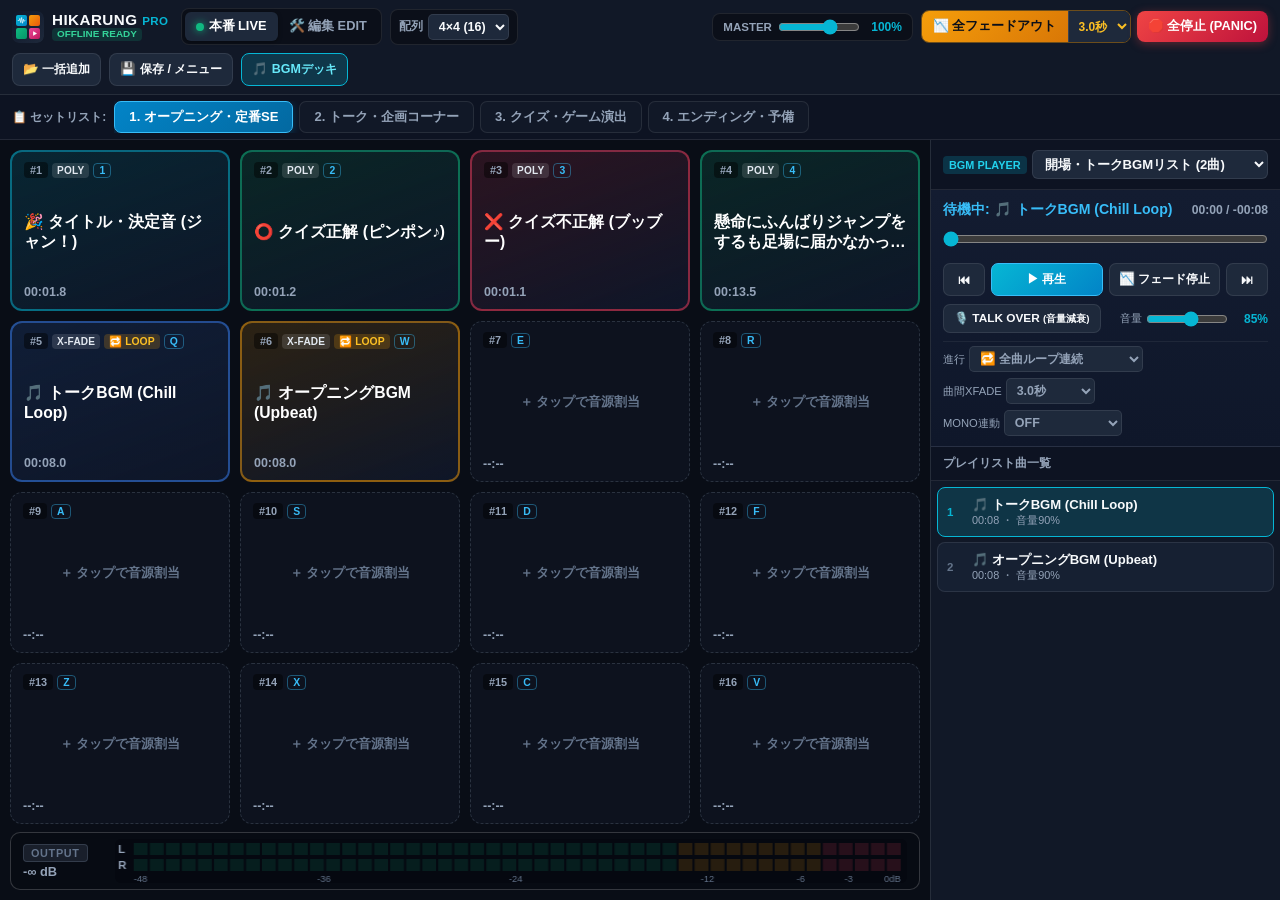
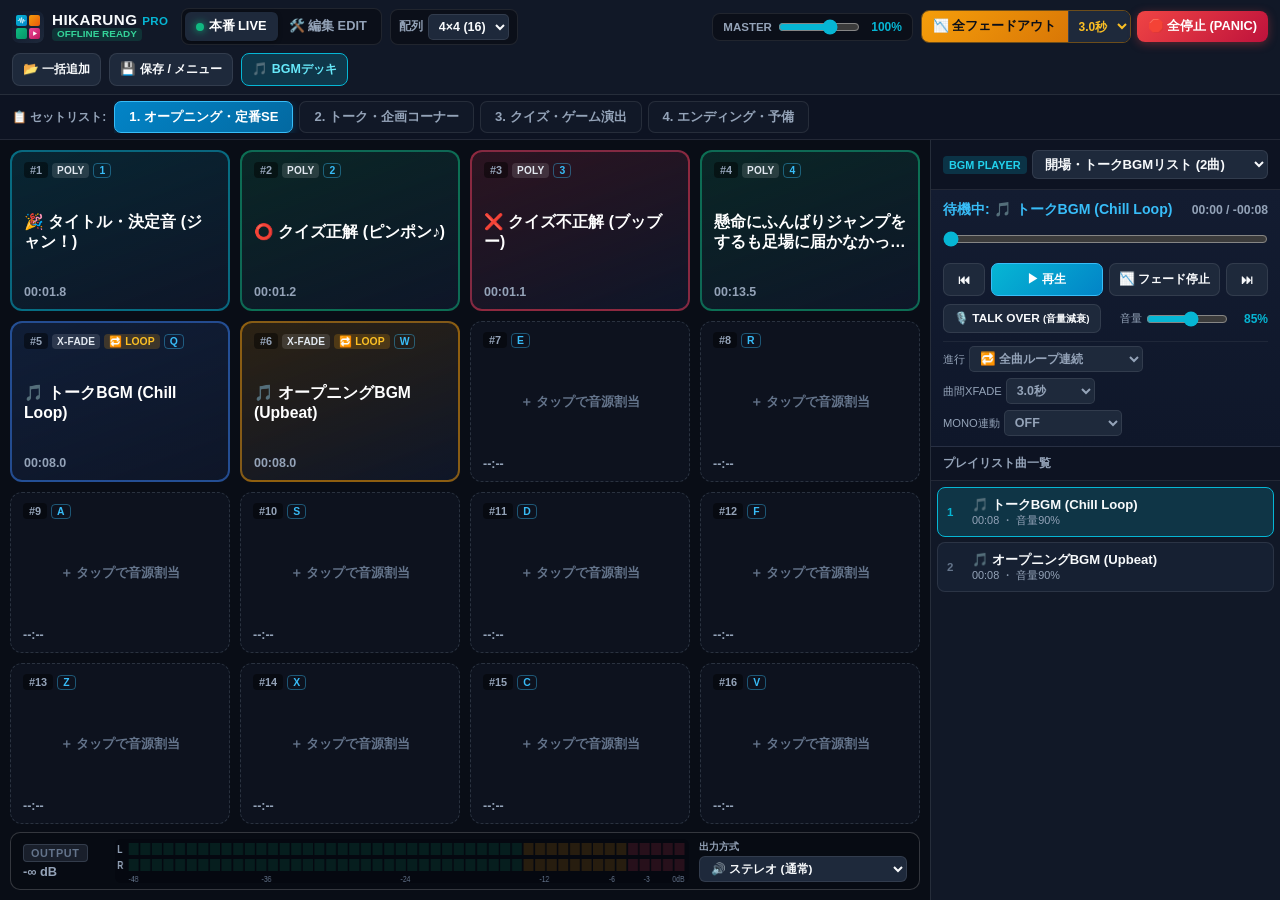
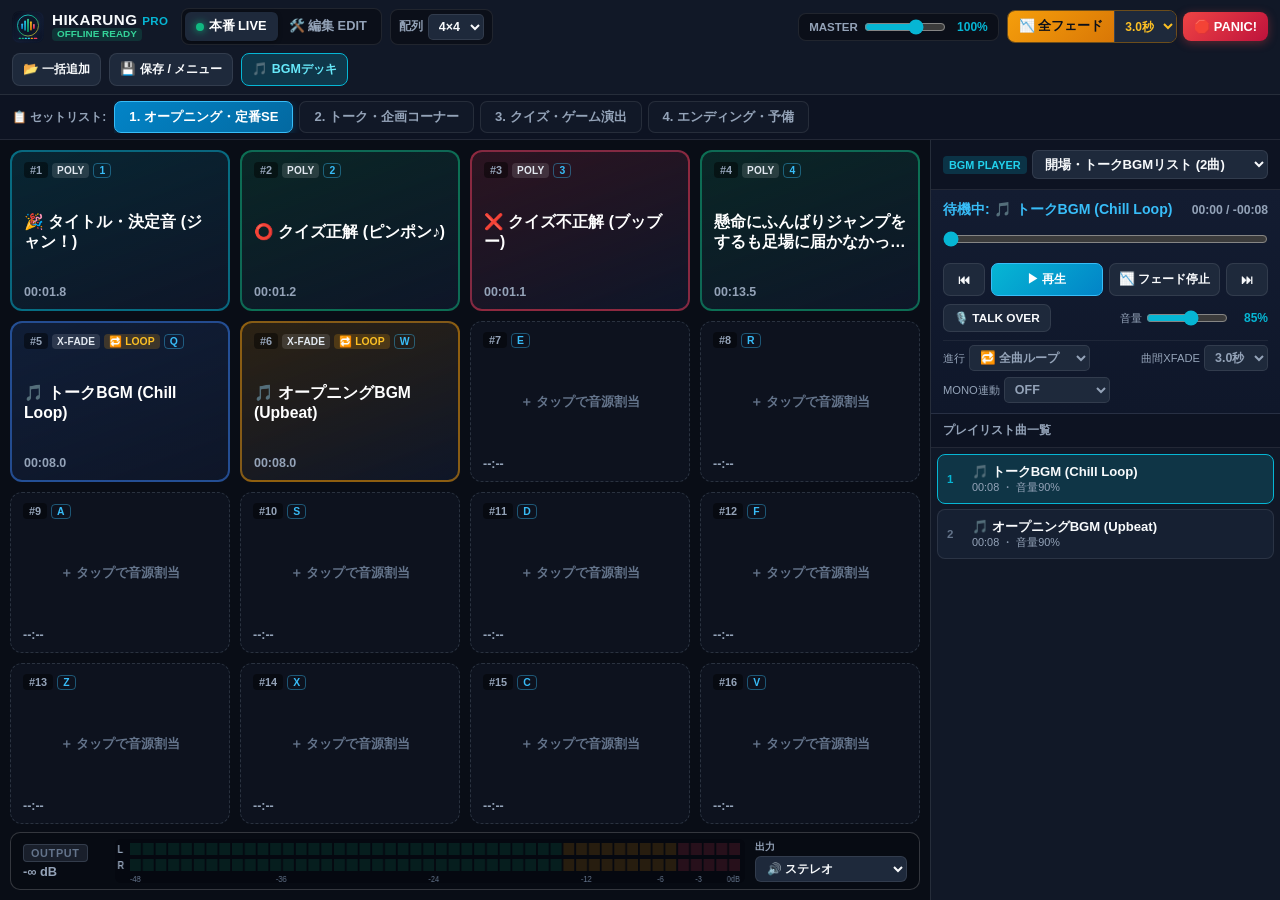
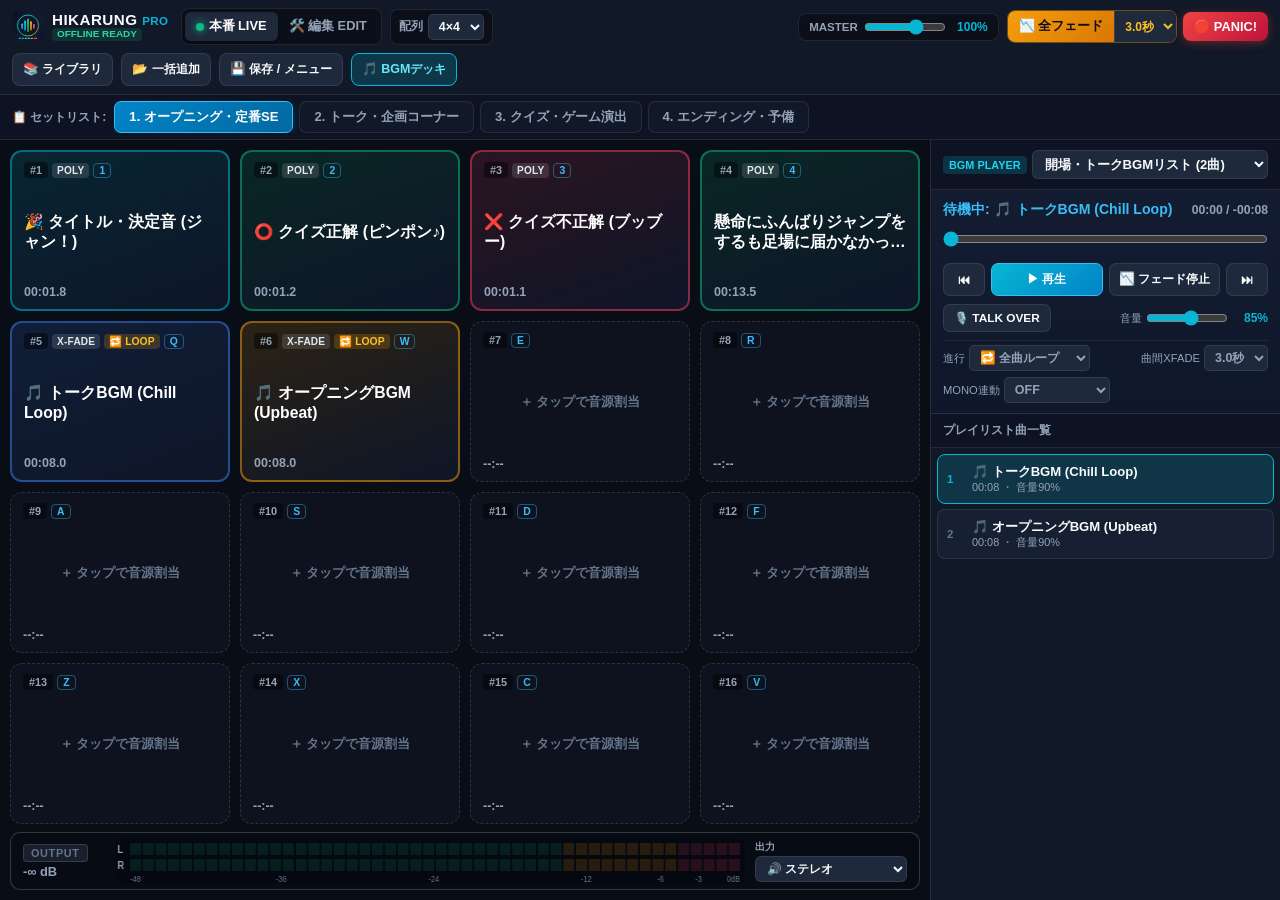
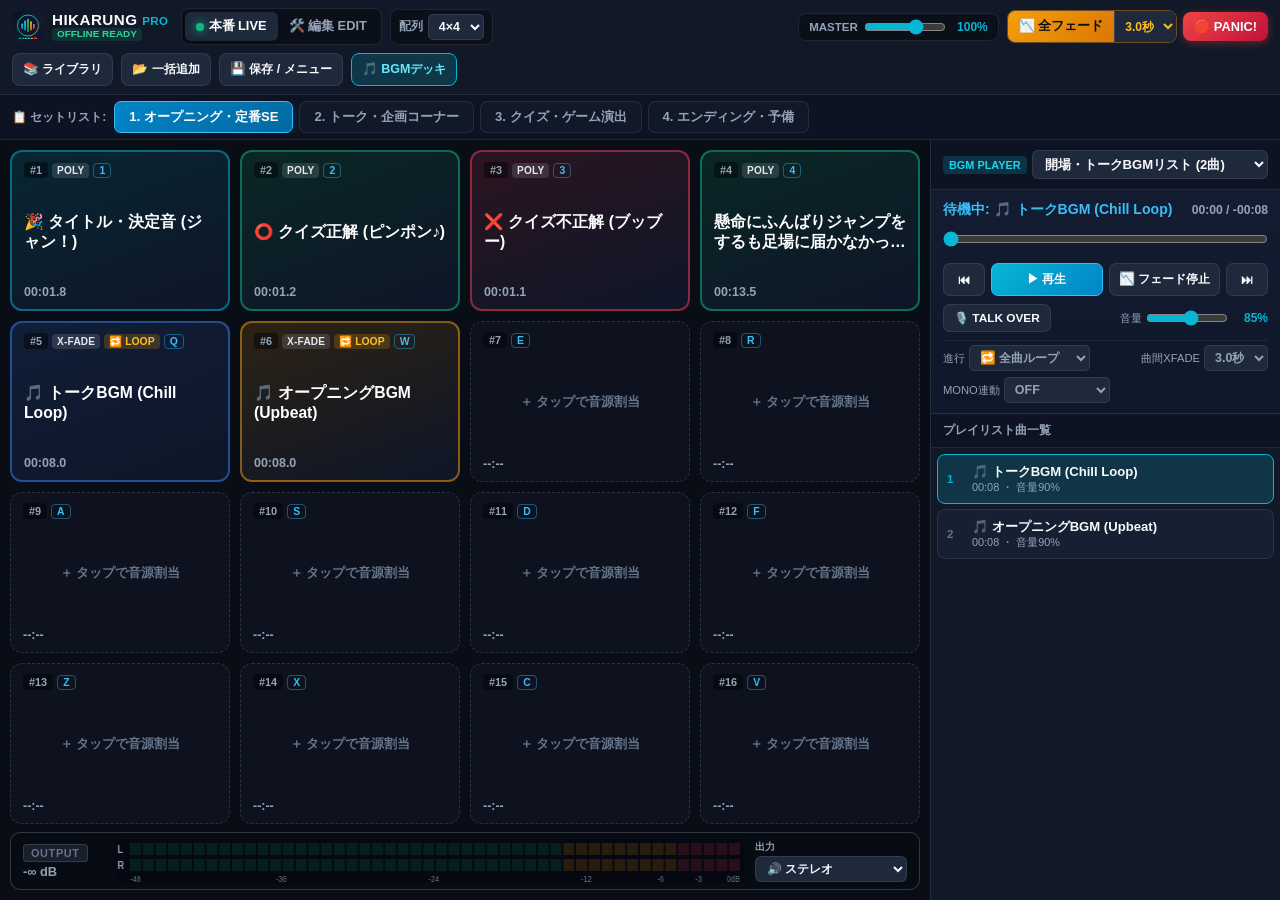
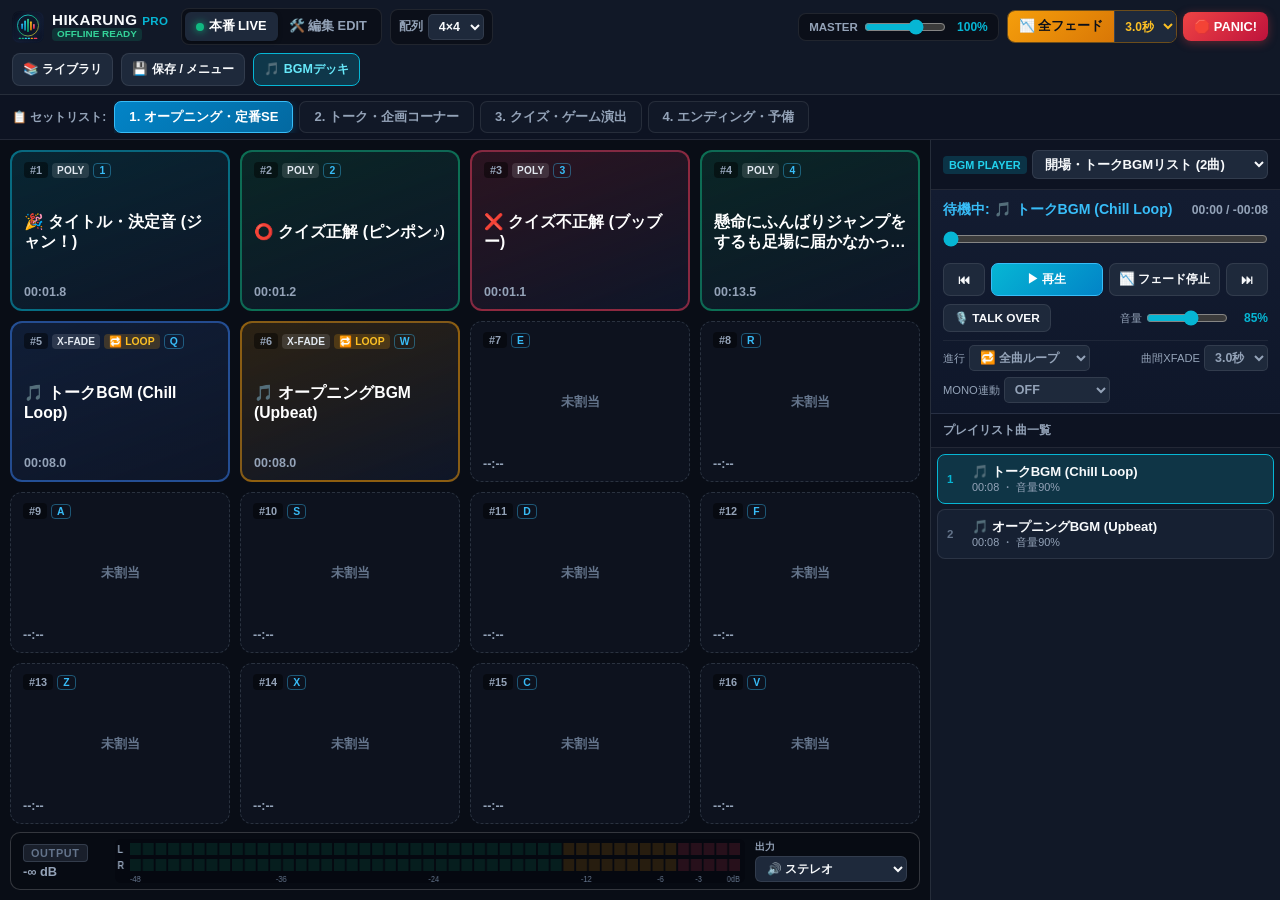
